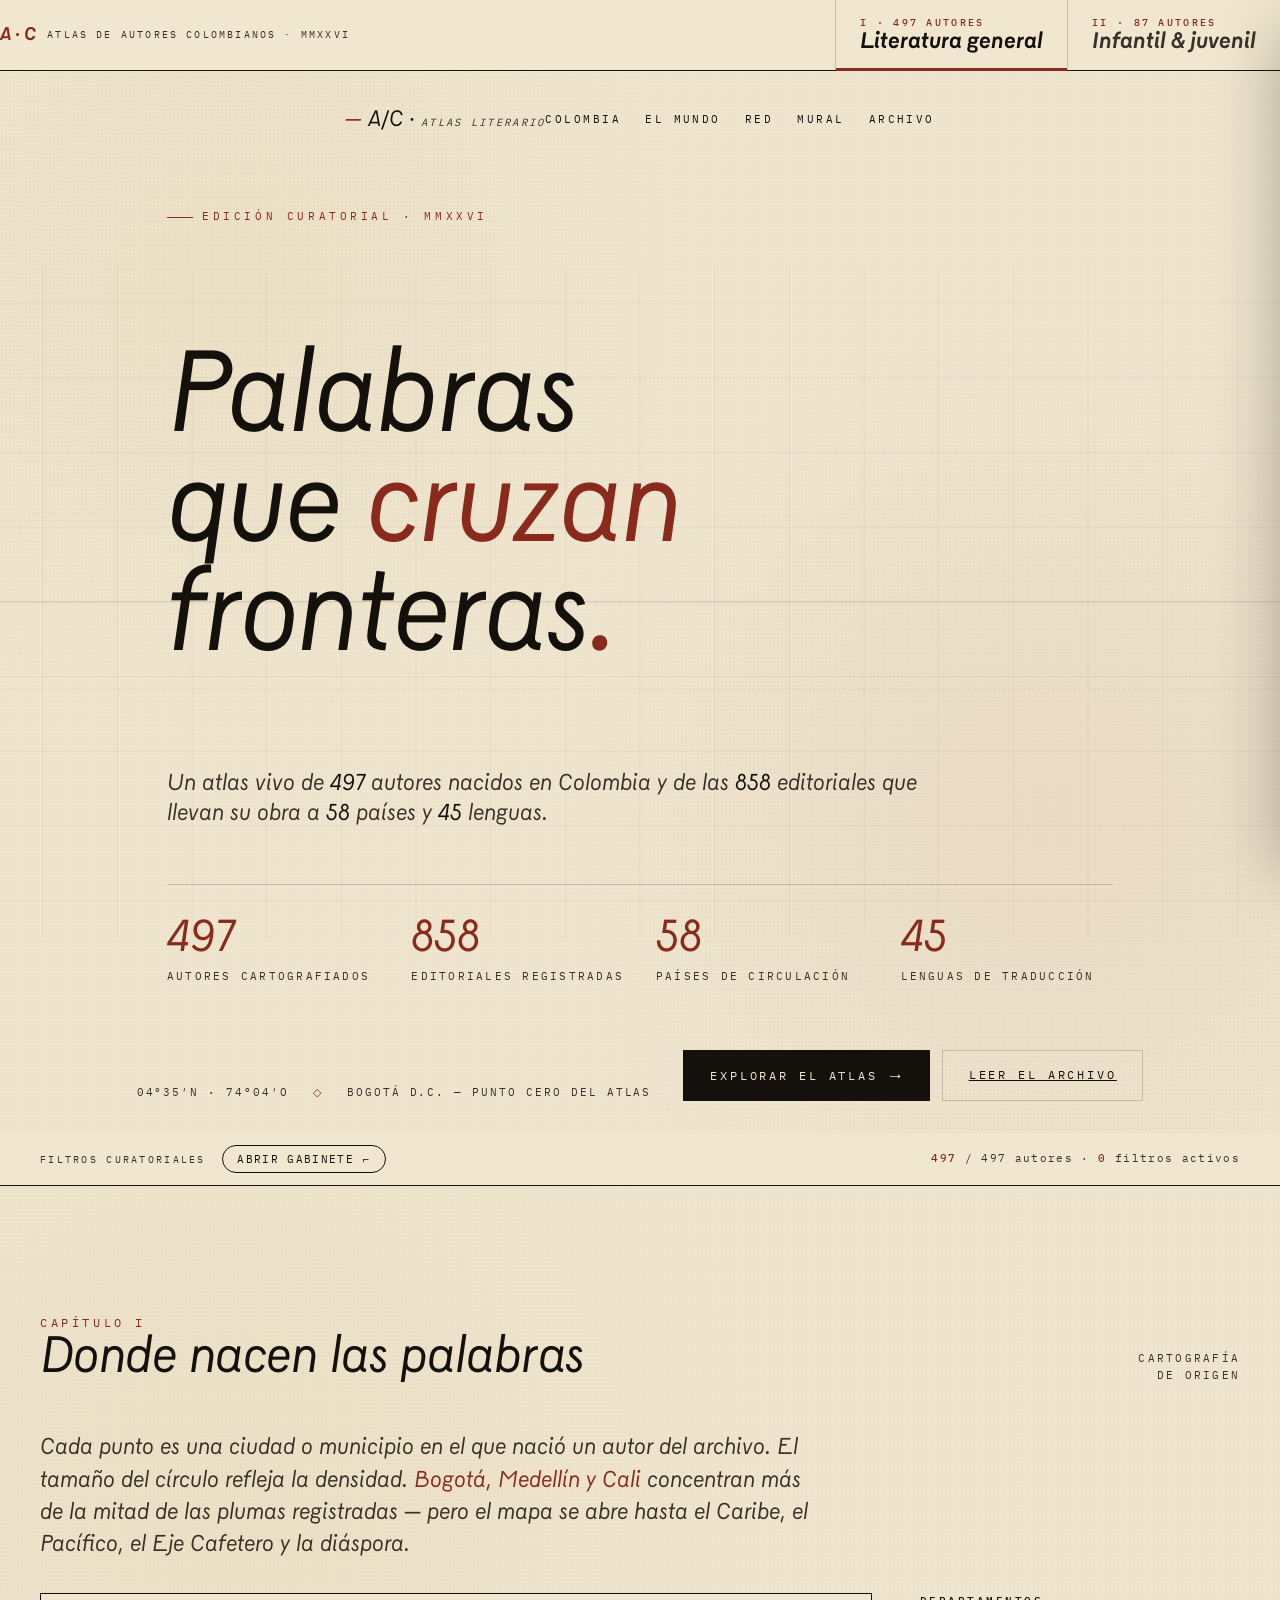
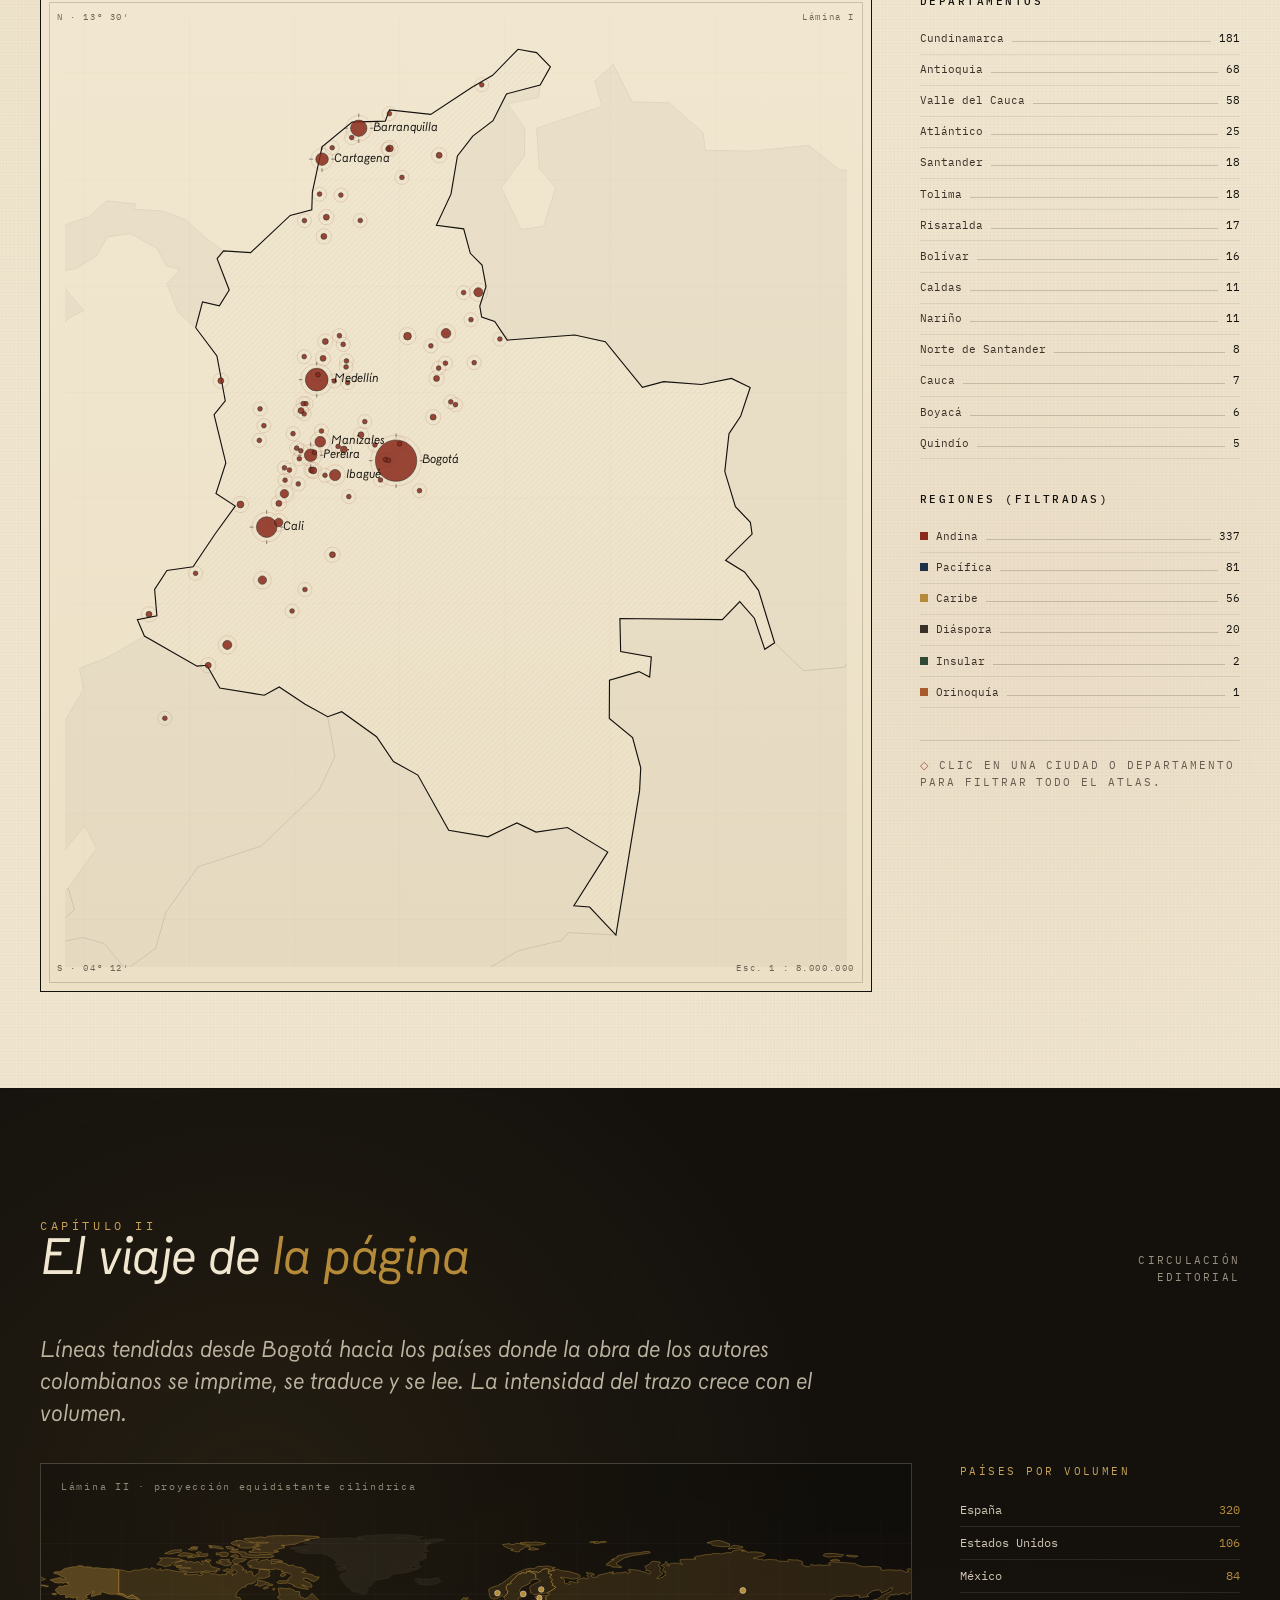
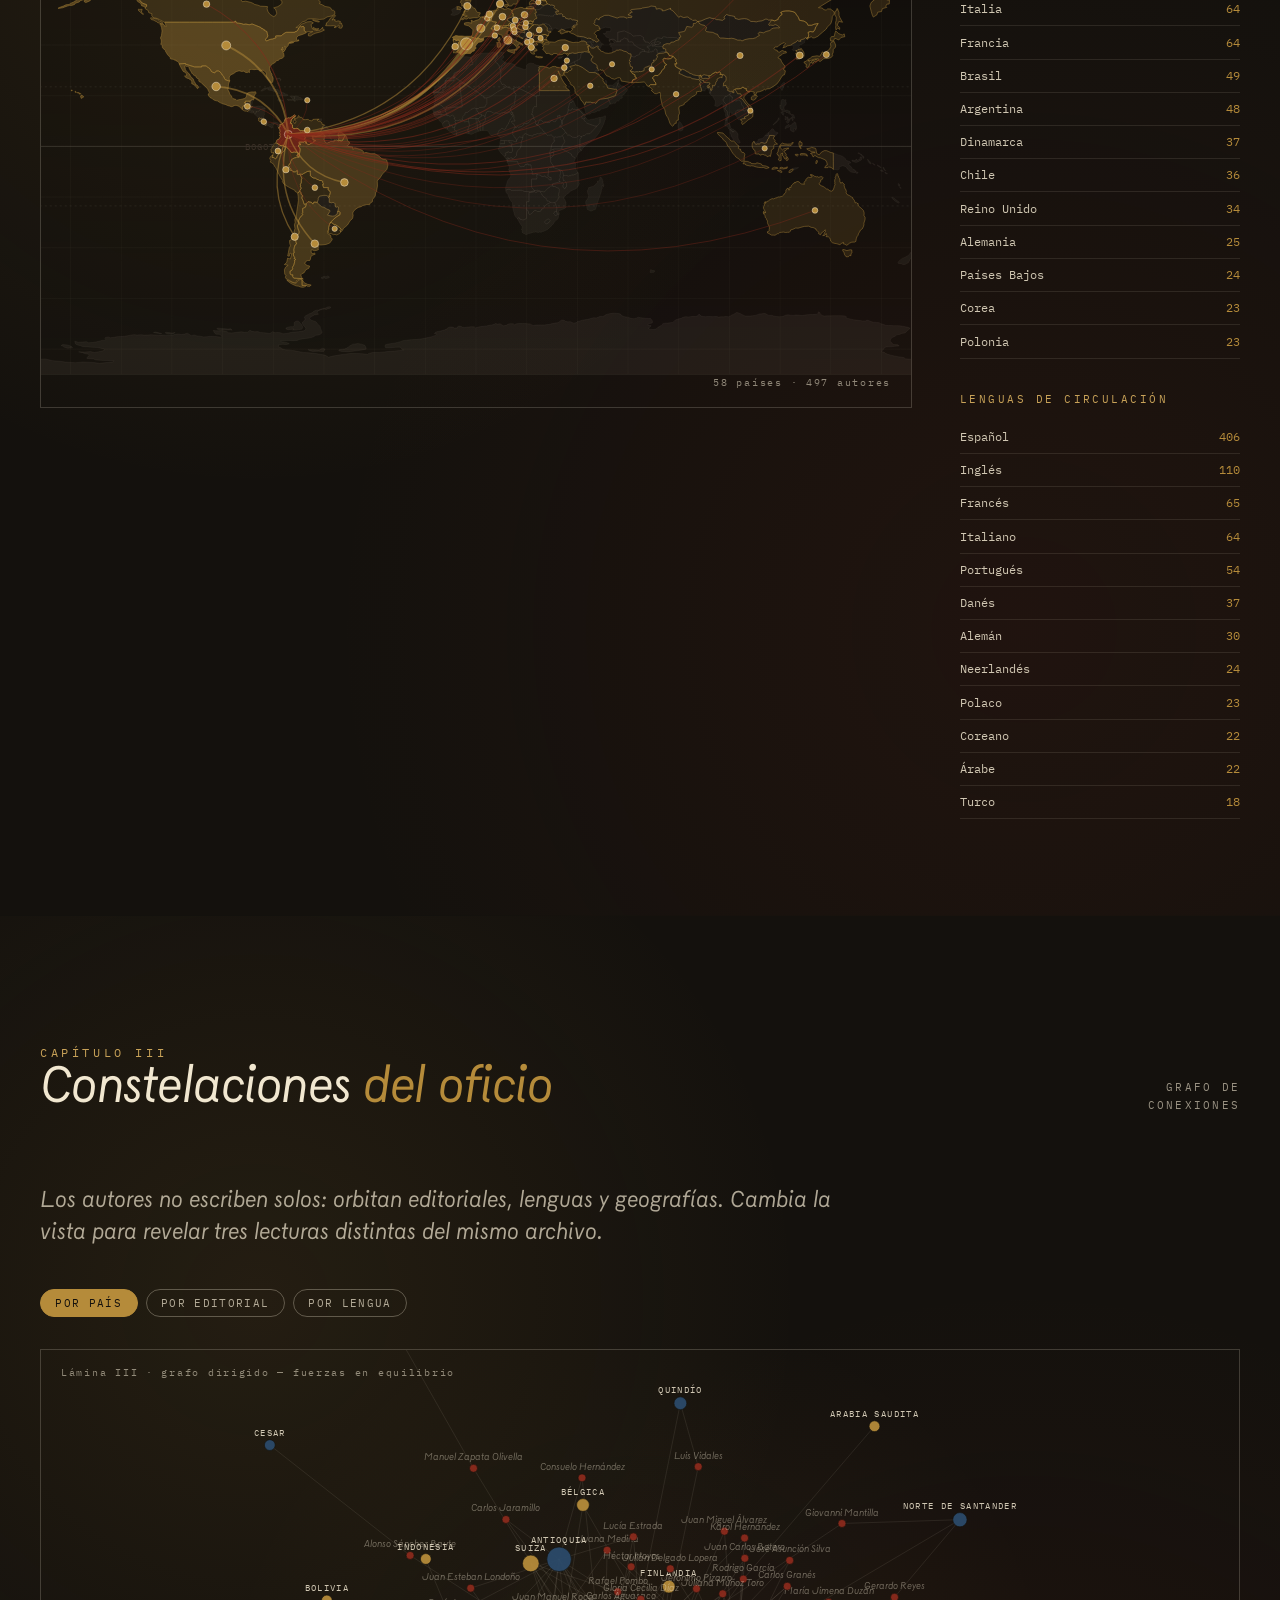
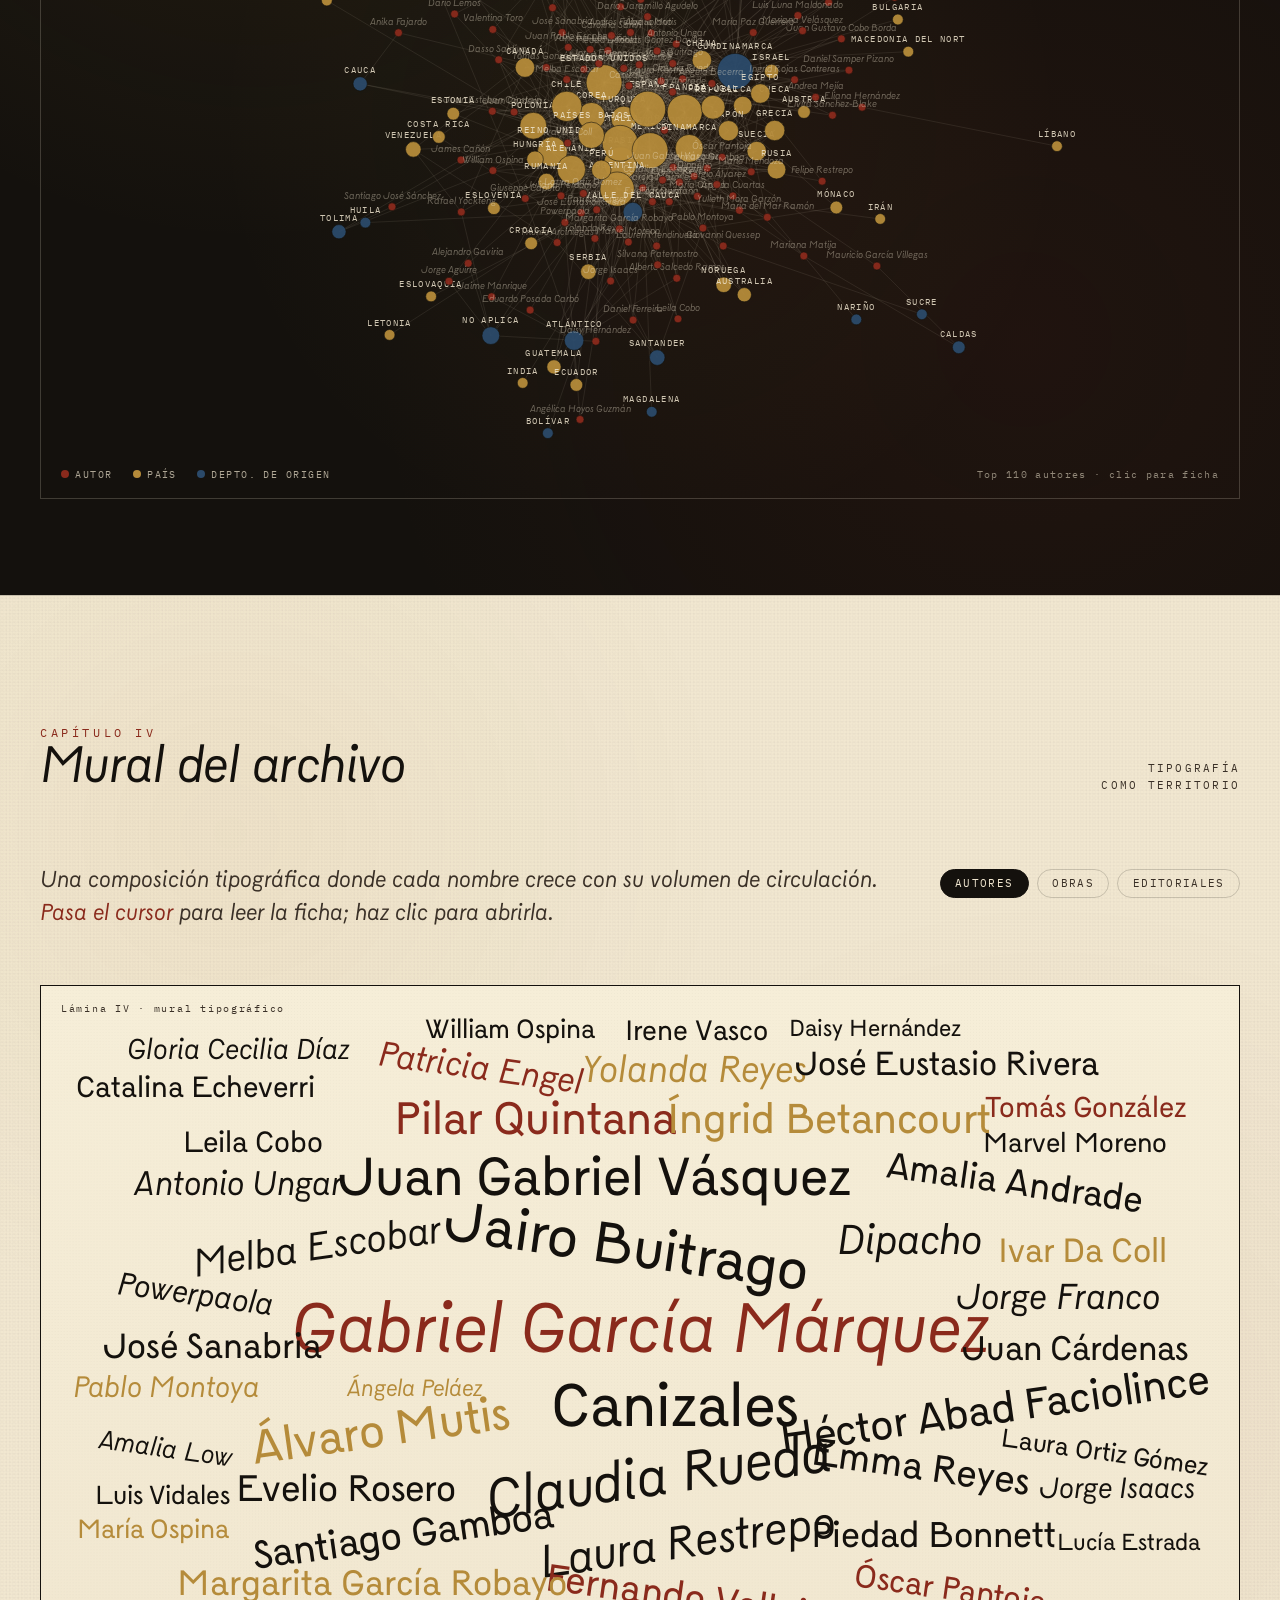
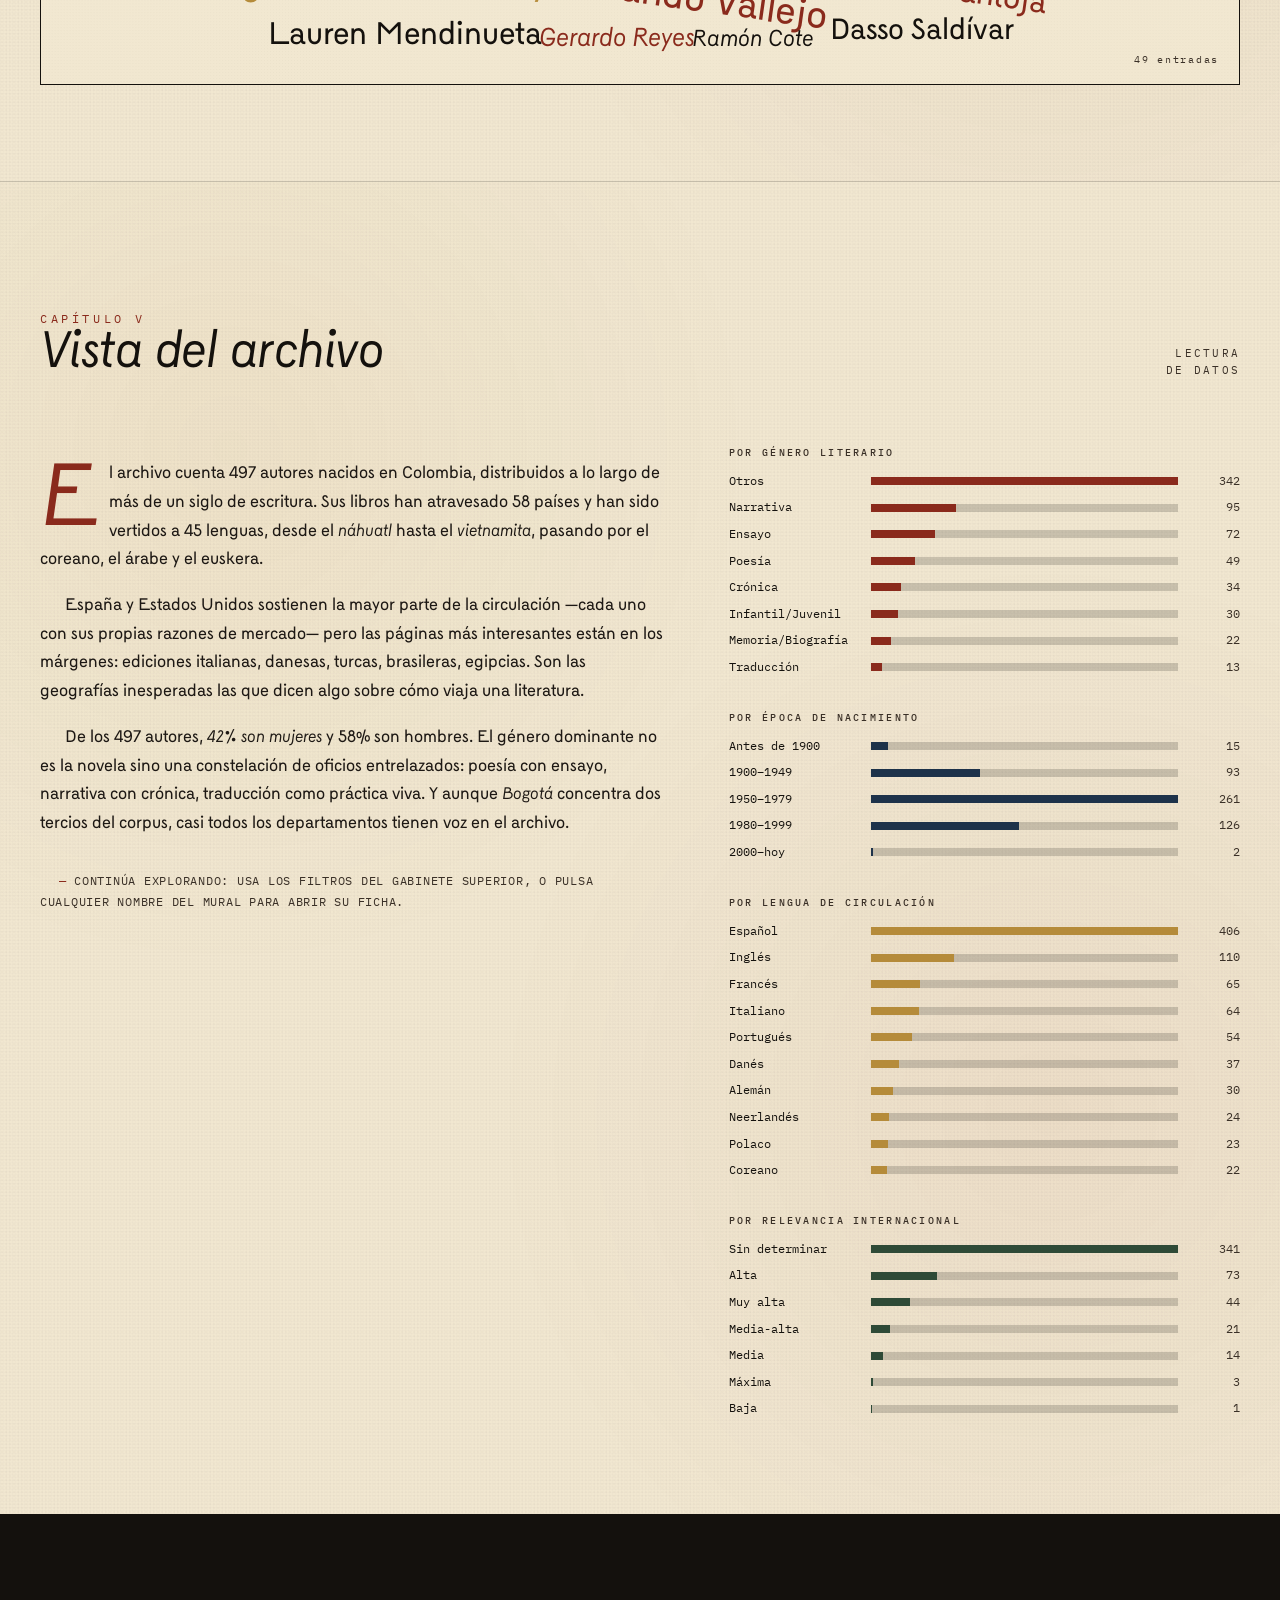
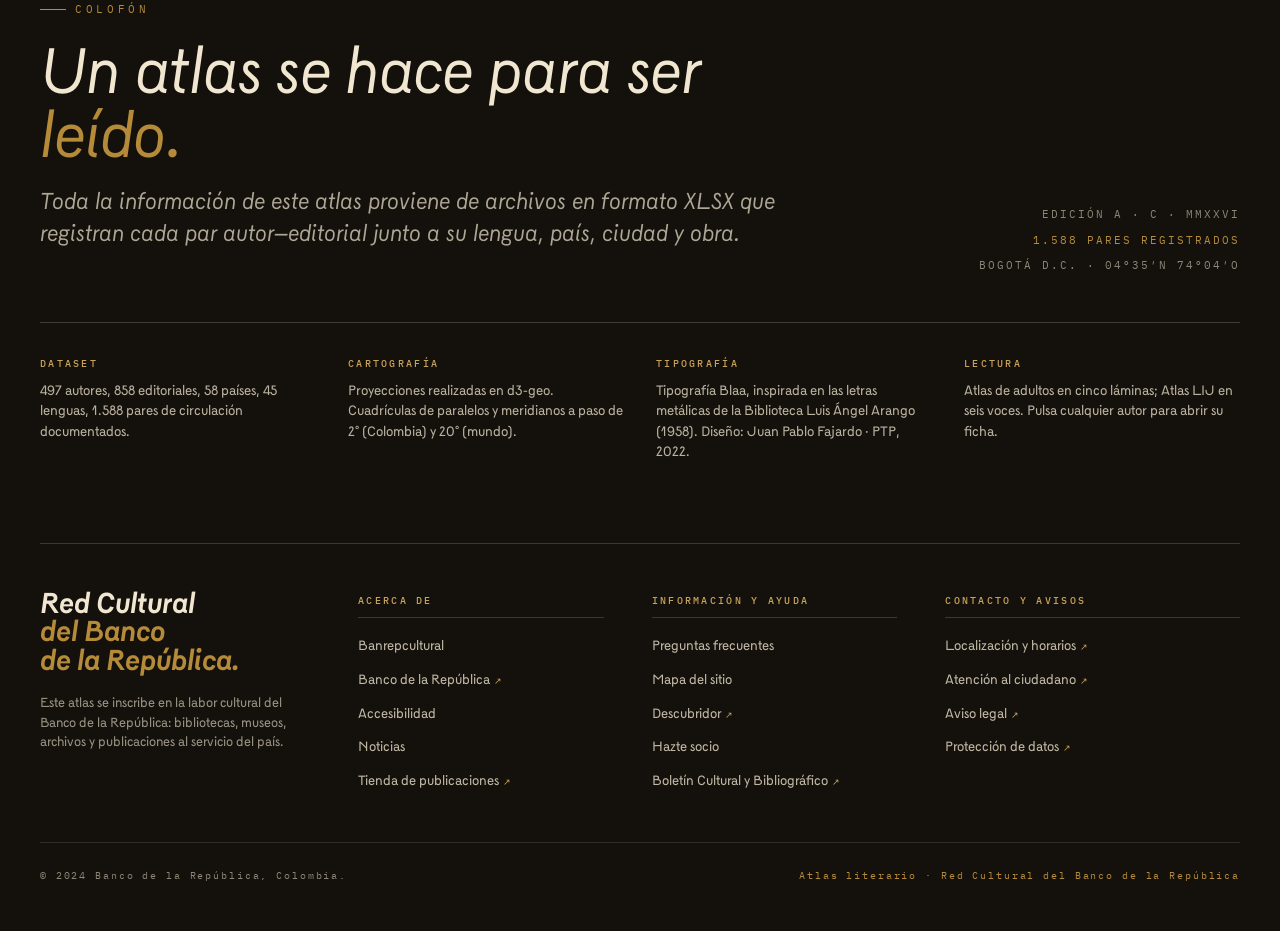
==== Atlas Autores Colombianos.html @ ddcddafe "Initial commit — Atlas de Autores Colombianos · MMXXVI Atlas curatorial y cartográfico de la literat" ====
<!DOCTYPE html>
<html>
<head>
  <meta charset="utf-8">
  <title>Palabras que cruzan fronteras · Atlas de autores colombianos</title>
  <style>
    * { margin: 0; padding: 0; box-sizing: border-box; }
    body { background: #f1e7d0; display: flex; align-items: center; justify-content: center; min-height: 100vh; font-family: -apple-system, BlinkMacSystemFont, sans-serif; }
    #__bundler_loading { position: fixed; bottom: 20px; right: 20px; font: 13px/1.4 -apple-system, BlinkMacSystemFont, sans-serif; color: #666; background: #fff; padding: 8px 14px; border-radius: 8px; box-shadow: 0 1px 4px rgba(0,0,0,0.12); z-index: 10000; }
    #__bundler_thumbnail { position: fixed; inset: 0; width: 100%; height: 100%; display: flex; align-items: center; justify-content: center; background: #f1e7d0; z-index: 9999; }
    #__bundler_thumbnail svg { width: 100%; height: 100%; object-fit: contain; }
    #__bundler_placeholder { color: #999; font-size: 14px; }
  </style>
  <noscript>
    <style>#__bundler_loading { display: none; }</style>
    <div style="position:fixed;bottom:12px;left:12px;font:13px/1.4 -apple-system,BlinkMacSystemFont,sans-serif;color:#999;background:rgba(255,255,255,0.9);padding:6px 12px;border-radius:6px;box-shadow:0 1px 4px rgba(0,0,0,0.08);z-index:10000;">
      This page requires JavaScript to display.
    </div>
  </noscript>
</head>
<body>
  <div id="__bundler_thumbnail">
    <svg viewBox="0 0 1200 800" xmlns="http://www.w3.org/2000/svg">
      <rect width="1200" height="800" fill="#f1e7d0"></rect>
      <!-- compass / arc motif -->
      <g transform="translate(600 400)" fill="none" stroke="#14110d" stroke-width="2">
        <circle r="260" opacity="0.15"></circle>
        <circle r="200" opacity="0.25"></circle>
        <circle r="140" opacity="0.4"></circle>
        <circle r="80" opacity="0.6"></circle>
      </g>
      <g stroke="#8a2a1c" stroke-width="2" fill="none" opacity="0.75">
        <path d="M 600 400 Q 400 200 200 350"></path>
        <path d="M 600 400 Q 800 220 1000 360"></path>
        <path d="M 600 400 Q 500 600 350 660"></path>
        <path d="M 600 400 Q 750 600 900 640"></path>
      </g>
      <circle cx="600" cy="400" r="10" fill="#8a2a1c"></circle>
      <circle cx="200" cy="350" r="6" fill="#b58b3a"></circle>
      <circle cx="1000" cy="360" r="6" fill="#b58b3a"></circle>
      <circle cx="350" cy="660" r="6" fill="#b58b3a"></circle>
      <circle cx="900" cy="640" r="6" fill="#b58b3a"></circle>
      <text x="600" y="180" text-anchor="middle" font-family="Cormorant Garamond, Georgia, serif" font-style="italic" font-size="56" fill="#14110d">Palabras que cruzan</text>
      <text x="600" y="240" text-anchor="middle" font-family="Cormorant Garamond, Georgia, serif" font-style="italic" font-size="56" fill="#8a2a1c">fronteras.</text>
      <text x="600" y="720" text-anchor="middle" font-family="IBM Plex Mono, monospace" font-size="14" fill="#14110d" letter-spacing="6">ATLAS · AUTORES COLOMBIANOS</text>
    </svg>
  </div>
  <div id="__bundler_loading">Unpacking...</div>

  <script>
    
document.addEventListener('DOMContentLoaded', async function() {
  const loading = document.getElementById('__bundler_loading');
  function setStatus(msg) { if (loading) loading.textContent = msg; }

  // Error sink persists across replaceWith since it's on window, not the DOM.
  window.addEventListener('error', function(e) {
    var p = document.body || document.documentElement;
    var d = document.getElementById('__bundler_err') || p.appendChild(document.createElement('div'));
    d.id = '__bundler_err';
    d.style.cssText = 'position:fixed;bottom:12px;left:12px;right:12px;font:12px/1.4 ui-monospace,monospace;background:#2a1215;color:#ff8a80;padding:10px 14px;border-radius:8px;border:1px solid #5c2b2e;z-index:99999;white-space:pre-wrap;max-height:40vh;overflow:auto';
    d.textContent = (d.textContent ? d.textContent + String.fromCharCode(10) : '') +
      '[bundle] ' + (e.message || e.type) +
      (e.filename ? ' (' + e.filename.slice(0, 60) + ':' + e.lineno + ')' : '');
  }, true);

  try {
    const manifestEl = document.querySelector('script[type="__bundler/manifest"]');
    const templateEl = document.querySelector('script[type="__bundler/template"]');
    if (!manifestEl || !templateEl) {
      setStatus('Error: missing bundle data');
      console.error('[bundler] Missing script tags — manifestEl:', !!manifestEl, 'templateEl:', !!templateEl);
      return;
    }

    const manifest = JSON.parse(manifestEl.textContent);
    let template = JSON.parse(templateEl.textContent);

    const uuids = Object.keys(manifest);
    setStatus('Unpacking ' + uuids.length + ' assets...');

    const blobUrls = {};
    await Promise.all(uuids.map(async (uuid) => {
      const entry = manifest[uuid];
      try {
        const binaryStr = atob(entry.data);
        const bytes = new Uint8Array(binaryStr.length);
        for (let i = 0; i < binaryStr.length; i++) bytes[i] = binaryStr.charCodeAt(i);

        let finalBytes = bytes;
        if (entry.compressed) {
          if (typeof DecompressionStream !== 'undefined') {
            const ds = new DecompressionStream('gzip');
            const writer = ds.writable.getWriter();
            const reader = ds.readable.getReader();
            writer.write(bytes);
            writer.close();
            const chunks = [];
            let totalLen = 0;
            while (true) {
              const { done, value } = await reader.read();
              if (done) break;
              chunks.push(value);
              totalLen += value.length;
            }
            finalBytes = new Uint8Array(totalLen);
            let offset = 0;
            for (const chunk of chunks) { finalBytes.set(chunk, offset); offset += chunk.length; }
          } else {
            console.warn('DecompressionStream not available, asset ' + uuid + ' may not render');
          }
        }

        blobUrls[uuid] = URL.createObjectURL(new Blob([finalBytes], { type: entry.mime }));
      } catch (err) {
        console.error('Failed to decode asset ' + uuid + ':', err);
        blobUrls[uuid] = URL.createObjectURL(new Blob([], { type: entry.mime }));
      }
    }));

    const extResEl = document.querySelector('script[type="__bundler/ext_resources"]');
    const extResources = extResEl ? JSON.parse(extResEl.textContent) : [];
    const resourceMap = {};
    for (const entry of extResources) {
      if (blobUrls[entry.uuid]) resourceMap[entry.id] = blobUrls[entry.uuid];
    }

    setStatus('Rendering...');
    for (const uuid of uuids) template = template.split(uuid).join(blobUrls[uuid]);

    // Strip integrity + crossorigin — blob URLs from a file:// document inherit
    // a null origin, so crossorigin forces a CORS fetch that SRI then rejects.
    // The manifest bytes are ours; SRI protects against CDN compromise, not this.
    template = template.replace(/\s+integrity="[^"]*"/gi, '').replace(/\s+crossorigin="[^"]*"/gi, '');

    const resourceScript = '<script>window.__resources = ' +
      JSON.stringify(resourceMap).split('</' + 'script>').join('<\\/' + 'script>') +
      ';</' + 'script>';
    // Inject after <head> so the DOCTYPE stays first; prepending the script
    // would push the parser into quirks mode. DOMParser always emits a <head>
    // (synthesizing one if the source HTML omitted it) but may carry
    // attributes through, so match the full opening tag. slice() rather than
    // replace() keeps us clear of $-pattern substitution in resourceScript.
    const headOpen = template.match(/<head[^>]*>/i);
    if (headOpen) {
      const i = headOpen.index + headOpen[0].length;
      template = template.slice(0, i) + resourceScript + template.slice(i);
    }

    // Parse the template and swap the root element. Scripts inserted via
    // DOMParser/replaceWith are inert per spec — re-create each with
    // createElement so they execute, awaiting onload for src scripts to
    // preserve ordering (React before ReactDOM before Babel before text/babel).
    const doc = new DOMParser().parseFromString(template, 'text/html');
    document.documentElement.replaceWith(doc.documentElement);
    const dead = Array.from(document.scripts);
    for (const old of dead) {
      const s = document.createElement('script');
      for (const a of old.attributes) s.setAttribute(a.name, a.value);
      s.textContent = old.textContent;
      // text/babel scripts with a src: fetch and inline. transformScriptTags
      // does XHR against the src, but blob:null/ from a file:// origin is
      // silently dropped. Inlining makes it a plain inline babel script,
      // which transformScriptTags handles unconditionally.
      if ((s.type === 'text/babel' || s.type === 'text/jsx') && s.src) {
        const r = await fetch(s.src);
        s.textContent = await r.text();
        s.removeAttribute('src');
      }
      const p = s.src ? new Promise(function(r) { s.onload = s.onerror = r; }) : null;
      old.replaceWith(s);
      if (p) await p;
    }
    // Babel standalone auto-transforms type=text/babel on DOMContentLoaded,
    // which fired before we swapped the document. Trigger manually if present.
    if (window.Babel && typeof window.Babel.transformScriptTags === 'function') {
      window.Babel.transformScriptTags();
    }
  } catch (err) {
    setStatus('Error unpacking: ' + err.message);
    console.error('Bundle unpack error:', err);
  }
});

  </script>

  <script type="__bundler/manifest">
{"0553321a-c6c5-496b-aee6-68268e1fc9b5":{"mime":"application/json","compressed":true,"data":"H4sIAAAAAAAACuy9W2/kSJYm+Fes1ECVBLgYTrrTnR6BRUFSKG4pRapCkVldvRgMzEmTu0lGmqcZqQjXYIDux3nYp+2XAfYlsA8zsYPAohAPC+Q2doBy9B/pX7JzjhlJI51+UdYte2YeujpSbqRdaef2ne/8uwNa5HOp9MHT//XfHWQHTw+u5AemFlQKetA7iA+eHvym4Lk86B0kB08P3kpCF4LH8NsyO3jqT8bj3sEyPXh6cNA7uD94evA9v2cHvQN98PTgsrhl6qB3MOUS3guvJC/pPVec9kgsMxnzhJJYppLUnfZIRmO++kpYRrBn+Ad2Q2LF7C+5YuSMCk6W5JIlTIjVl6xHEpkljDCdFwk0O1E50+RKrD7pnMdUw4tOmRBU25+WJJY3RZbAKwWJpWBxzu8leU+FYIqMPfKeplO++pzVLz3/uFBM89XXDF6y+oKvhjfb4bxUdEoTSZbkPIsLmjBlppNBm+tlkrGlR15Rcs/veYJzu6Jq9UX37I89ck0zck3FPU2k6pFTOZP56hNZktOCZVKTE66Y9si5JlTlXOeULMoZ9ggXhc4VPEkJI3Ouc6k4w2Y9knKWTpUkSWOyPMvNGGVGBTmb8/hOE5mRM5nyWHvkuiByqiihRS6nXM7U6tMNTJlOpUoo0exjQQVPaNIjNyzlGdep7JEbmnLBYRA8YVkOv5MFUxo68Q56B4JPldR4XFShyXslFzymghwGfd8/6pErqQg8qCR5Ql5nmicMfwuOeuQ5p4rDNJxTgz8OjnrkhwV5Qlb/QdFUapJJLXMlNf46POqR9zKR5J4SChtKFZlyluGP4VGPvJWa3ONz8JfRUY98T+PVF4n/OT7qlYvzmnyTyQ/VX8/1gilJFlL9UDCS8Glxax6ZmA6pJnDkpjzmsWA51QTa5cU9ziiAGZ2k9EFmVJNDXBeYmt3cI1gsxTRb/Z4ePD14x2AlsphT3H57/PBkX1ByxvPVZ/LabGiOG8pIwvC4a3JoDtoRWZIXXOk8UfQmJy/xrC/JoTl+Rx55STNzgOCcLJRcsjiX5A//5Twj3/Nc8Yz+4f/FDosZVYSS5wVM8RDO/5FHTlkMTxJByYsiS+zZf8nFlKlckhPxQHNGTu5ZltDV7yVZUDiqgpyJYgrPPTfrxzL4Y7UusczgjbFMiwzP0iu4GXKJxzOT90xQUp3M1pG6KRihCV3kNKGEChLzjMH7YfvwGiJwJ5hrKOEKZgvHvVpdPK40P3h63Pf8qD/uHQiZHTw9HkfecDSOegeLYmpuz8XB04NzndNEavJdxhOpD3oH7ODpQZDEQhYJvOjg6cHrbCZWn+G34uDpwTzPF0+fPLFNvFimTw56BwvscTj0JpOJP4H/xj4nAy8Y+6N/3zOdXa4+f+SxtL2ciJQmqy+UHNq/H9kOz/UC1lo4PeqnT56whMP1QAWFBzlt9u1PvMEkGo7rvicw/WFQdn6iZvBlZ9R2fybT1Y/Z9i4/fPjgCVp1jPvZ7PZ4MPTCyWQUVP2GkTeIwrDq9xyuValsr+eC3NA7rnb3i81YwuGmY7rVa98L/EkwqDodR17Yn4yHVadd2/qCZjmdKbqY81hv3Ny6f6d1a5/H3igajuu19oPAG/hhNCn7P1VUc2H7fctSabu7kiovZsV6jzNVLCQtctiiGLfWm6onGUulM2t/4kVRNA6rfocDbzLoTybdB+yafcwlWXAt9z1iGp6AB7z0Y/NoDcPAbxyt0A+d1Ya3lQfrZEGPTxaUnK2+pvVCb+iRLihd0NgIr+Yi+96wP+lXkw08PxwGg7LP1zkVvOzylVz8otxQ/HsmO3Z0Lhcs4Q9cZrzVVej5kd+vjtPE80f+ICq7umC5zKq+7op//vSLbVcDdHUnU36ntSfu617CkTcJ+6Oql2Do+UEwHJfdvFAUJIXt5uJXJzNVpMz2hD92H1T4PLnMtKD4gHejnJlFXhRMwqBexME4CsbdG/eOaabuJVfkVMo7TQ7tzzsODYxhwbJZwTOjJuDiMv3E9wfD8FiVbz2ewlsbGzyYhGPf2eBhNAq7x+ae5d3Dahxl5vbZ94b+eDSsjvLAG01G9R6cScXKLt/cyrs7cqWYLs8w/rp2tG6hHWiZrQM8GHvhaFB/rX4w8ib9aBj8+3/TO8jnLGUghg5imfOEU7yXU5bCRXvQO8iZUnjrQm9UTIsUtHv4TA7+Te9AHTw9eM5Xn/RCKnoAgwdL4EzQIuGUvCtYUhoDVh+15sBZkSU8oylVrkXg72kRNN7vqP2lzmsUfx+UXat9P2eKxXNUDwSFy/ieKY0KwflH1HoSVJ7OpJDpFKwMYxLoguRMc426QJHRUjN2lAZQdsq3v5MpzaRHroqp4PHqK4mp4jHNC0XJQorVl1LnPxfkPWfpAtV9gZpgDHJCOUO2KrnRg0AxwiNt9J6Mr34vUXv77oycMnXHBFuSJZHTvLiXpMjI5YsT7EjHimP/Z4rRnN/TjiVIGLlgGt5weEbTqeLJjPXI5cmRsRaK3FgFro2QMJKuPmn4/4N+ObTVJzgeZIGzR6nHMnKSrj4rtDHOCyUXlCzJiYYVhlcVMUhFQquXJZw9EJ5wmVLdUPffK6ZJzNlMgvlVgO7FQDCiLtwPUAvHf4Ly/FxqomgO4rqH26ZoTs1jPxRM1w1RrWeaKCYoGjWlGXFaZNmSXAu5YKCizpXMQAk/6pFXDExImTJN8jkj51TnTNn2h885FUc9a2c6C5SvvuSFgN2r1wYVyFKhgcmBHnkdz6WgoD6C1WB7RctF9MgVzWjKYDEzXMaUZkVOm4r+W5nyzCqsV4qlXJJXNNPwMq5zTjNykiVMaWu+jECrp4Kc6FzxhFzwLJkplpFL8/0LcvKBqsQrX+Vo5mcFzZWc0byykqpWb2nOyRVT5ILNZkyxHjGy0BpiHvnb139btn3dsCLhY7pAS+Z1edhgBa3OUPXzfs7IW/aB/E6qO/Kew16cMp1rhuZ32eqS3Uo4Nat/gGPJdP1O3JZzQa7o6ou2FqBXv9F8vjgQqpb4aiuIbqQi3/BEe+QCLeiEkVcyk4q8Pj39XXV7eOSC8cUDn8Fnxe5kuqBalyv5UspEMZrAlkges/Lv331DzuQ9nJwl2K0LrtASw45NG6LnUuWC69wj3y4WLJsznpIrOLlZkdr3lDbH0Bv7fmVxDL3+GNWmnRbHyVTRdLdOSrEZytGWBtP3xn7f0Uih7/4kHG9ViM9olgj2gcdWzJFDbro+2jmSuHq0NZDAG0xGo1pXHPueHwyiHQMpvzmz4bt7L9t3LMVg7I2j/ihqKucTf7B9CPCtO8ftd7LIZuQdA4+Qsy5k59CsJoRjwmtHz5nSTxJOBQ72RqolvFuZVze3MHANONzC8Y4tPGcqSWm2e8mYbbi2XZPBaFDrQ1HohaNJ4HdbFC9kZiV2IVC8nccyQzV/bysWTSt4TcJi8xIGrsXUWj1Nq6MfjIeu1RH0o3E1tDNwfKBqA0N7qWSRJR+k3Gy2GzurbNb1FQ28UTgIR/UWTLzhMAxGnWbdK5YousuuQ7sDGpYmXW3NBQMv9MNB7S0YjrxRfxgNuid4wTQZ9vsklsVC728VDPt9fGLN4gkHk0nd93jgheO+3z3TS3nPU5blO2eblg1ZUsQ0prJ71qPIuSBg1pNoFHSfuG/j1WeaSfJe0Xum9/SW2CWQMWjrOT7JadukHUbD8cA9XP7Irx0IjflfsUxTlbN9Nrvx/Zt/H3+Q6k7P5eJY3jN1z9mH5noMJ+OgcQqi4WgSbP3sa4UFzCG3wdEjLnFdvWVdmgTD/tA9HZNJVFvEp6vPYmaiCsaTxeM9DFUKzY7Lg+lNmXNpR944GNR26vHE84f1GjRN41O6pCrZ3d8U29UdNucYeZE/ihz3wiAYjyfdPZ5xFcvsRrCPe0wzrhuv2eLDKHJt8dGoX/vnBEtp7WZ4yZTOWTZlama7hAarT1lHj7O67fE9U4LOvMRZ3BBcJ0G9uBNvEvqTytBGdQx0OXpbna+XMs9TVnrp3jJ4aZZ0XKem3R0H7XYq2R3LvEw0uh5E4/okDb2R7wdR9yp/Q8XqM5zhWC4e4fc4vqOClY+tb3LojxqbHA2GnT6kC7rgercTqfQgCWju8bzhz5iE/dpN5gfecDQaRRs2+EKyD2zn1gpo1bWpw4k3GTs3mO97Iz8Iqwv8faF+KFZfat9OMpeFLjt8X6i4a3bKNsN7O1eNyfX9Wl4EE68/GPY3bOQ7CKwUJEVjfvNGln0WLCmwbftzGYdj1z3UH07GtYAqxIyqqkswRwTPmCbXuVTMGBN6zrMZeeXM+3T1IzzWnnpePu2Bn4E19KPRaNKv5z3wqtPz3PGkMLOmU56VPT2n2fqxzU0TL7lruAX9cOhXX6ePvu1RNdGzee2z90dRQ0N+T/mHrn5gWf1RVKk4Xu6InGDgRdHAr09O0PeGkygcdDnBTiXXL6Ra/V/5Rh/Y0ydPppKDYsvylK0FJgahFw0m/XHd3djrjwa1XutO8GzORaJY9i9//x+1NQjRHttnwn0/gAmvzzf0+nDV1wPwUccNuwdQWSLokClnPeeZJCnNEgjKdX2om3of+F4wDPp+o3c/iKpj9IYuVl+zUsFWkk2ZOP6GlpGZN3QhN0z4xja+o6BueLeLxqKPB4FzqAYTbzyMhp17fLH6P75pHKvOPcbbqLgrz5R3pxo21zCKBs099sN6j98VuvpUL2mW9cjre5rJe0KzhLxgalrJmneF7rqYUpplxxyfOb7B9p4qnI8o9MajYFh9p+B7nYzq26KxyG/hYkiLSnnvWGLba1a21HOZs65VHk0mUXORR37nyf5WCJ7t/fFKsfEoh34wbBymcDLs7PHq26uLk3c7D3Cpt8qFoAp7jDNnihNv0p/0HTEz8oaDKOrusXXpEnlDzgG4gN+UJq+zBFxBy70/qsWc8a4hRRN/2BhSMBkGk64hXc9pNptTTs5Ylhdq6QiGfVdGz+PFbH0UvhcMwlHobsUw6g+HXaN4rwqdTx93oeT1Mwuq8oyptqPDhwBvNGgchslkMmjGF+qYggkj2PDBCUYCqtjBG8qVJKcFzxWdyUcED/obgwevZDpVrIoeNHvYGD7oo/eboQNdqob/G1Aw6OnLpPHM50wZLz/PwCnNBTTP7pnO+QwfYFkdOkAYDQjfOk6gC7JQPGXKuNKr1/TASwmuXanIBQaCWc9AEPojjzxnGmBLWS6zmGkyp+VoK9fzPQOUTss/[base64]/fxfccjjM5fHF2Xnr9e3Dax/Ujr7he0EyWU8Lu3xokTzXEcj3sktbdwbfCJXlJVQz7c1ZMKR5QjBXYiV6yj+bF+Hm8NaE2QFz1IUiA8RUTAqGCfMPVXaHJleIPjByen3vku+88GLHb6zUEJYwfxxnK2cVrcuisyCVLKCzDmYSjufpClp1BhkPQTNmRR66ZYLEZyG/nPGfkHb1n2XpoImHkTZFxOz0IaLwsuEiq0TZf5YR1HhNLwEGVThgTl9rtfaU2gBU7dvrxYOANB8O+47fve2E0Hlbe1jX4EDWfciwXXG7vNHaboiClrkdwMPRG/bD2e4eRNwzDDZiW+ogx29ke/uYKRRTbp9c9zaNoWMNqEDrl9zfgtuohPNAFfG2VK/Lv7H//+Yfw+vnZxesdq86TWPD1bsKR3wSJjaJgw2KfC5JREDg7NrgxQSbsM7jTbRyRP5qM3N6DIHAt3eo0n6tEasp34NOYbbUJJganeuyPA/dUj0J/ssHZ/LMKbzQ80C/ePyfn4FNf/afV/ymbmFFyBhJdzoqd/mkw0fksO1Z8Ns+1d5Mn3f750PGLon9+GI6HXbv0UtEbAzbfsiQz08jZo7WLZxyEjS0aBkHdXyvMw5YaIAYYEN43MDcrn6qDPgs6Y/rJHU90w6cGEbj6uPjBwOtPRuONg/kLxJyaR/SCkuer/3v1GUDtO6B1BryZcIZt10/fuB80Tp8/HAQb0aIXLM4LxXNKqn3co/fyoY3f59ibTIZRPYwQMFOjfrhh8ozlaoeEE9hmbbZDfxA0oz1jfxh1fmsX/B506oSSS5or/rBP1EfgMwlN8Ynur2o4CJtf1Tgcdn5VQv5QMMFkqXTssdD2CZz22uflT5zwEnxe/cnQgdl1hJfqEbSCS48cSqEbrtRB2B848W3f64+Hte+iudf1EPa/eBt9tyXPyK89NeYADCYbztlfK+jY/ugkIGludxx426gDlj0MR/W+g1Y16vuD7hk3jJX2ZN+uPs0LmnfiPp3nKtumS/APJ6NBc/nD8WjTYATNWE4FQvvr0TxK5Vu47+gc0MDF6YO2NarDGXuOJ+UfXfXv0vznn3w0zVh0ISRJJAFbYdvN5ATJpKKLQsgE7YsNd9OwdTcNHf94o//ry8qo2udi1Ol2KIA/HLagAGHXlQi97n0ZVn4hna7rGsHAb96F48kGUQt97nf3pB9bna4lZgyGLdkz6k4VuJaCa1FkO5EWLPN02XZ9Zf3AiyaBs6WDyAsmzgfnru17egtOvd0Lm5uGx+ZMdSlyQT9sSJpwMo42ALrP76hafd4TzI0n+Y6qdngXEORO2CHw/FG/Tku4Llgdkzxf8I+2D/h7p4224B897QbOIfFhMqmjKJHXD8eT+r5uRnS/ESzPyfVC0XjO9sisuYP2x9q2b0Z3I2/sKMUgJ0Z+ZRq0Yrtvma4MpU2B3QzaLOmSZ+y+nf3ge/3hqI6dBJHnYj2a29YhGvfLEmjJRdZOBIgGI2cbB/3BBijGXyK2fEljlkDKBzrH3koD/THhhLtiwclzKZkg13dycVuH8KebgjmaZ5nUnlSzJlhgEtUBOogeBGEdn2tlP1zuu8xMb7mKhn0AZ/ZrW2PgRcP6wm3AId4zBe5STlL28CCt47Kc7BZ8BCQusCYuIvSG4WA8cg5zFNSpUs2Z1h7UPe6jqm1D9XjSOlvjKKo7H3j9gd8d6RYFI6c8XkLw14lknUlvV1gUrEgb+XYjRGMvDIdOTHTkTaJgUum7jZjk6w9U0ztOTKBxd+yXm/Yb45Lj/iRqBSaD+gJx5/1WKpppms3g/7YmukyFnHkZvWeowjxZLm+LjA32D4c2JnxNj9mxoOR6Lqdy93w1ZYJ2xl/Hg0Gjx0EtWt1p/o5ms3heYFx16ywLxe+WclncealMpPRo3trSvu839tQfjX5KxO0dvaFMkCuZTvePt0UwWYi3+RO4OyDi9vz8akPATerVZ2K7wezrdAqZL+/YVArBkk0xuGgwIEuSFsr+JihJuU4piXkBeSsYp/MDj1xJBnnqN3RaCJOybsJPOSTCLyBGkaBPfEkSvhAyXX3KIZ2gDmn1IAiz+gQBFciTxryD2wIiEZSY0Z/[base64]/Qlm8r/H02YcS2QhV5/N+h/iz141kIVcFIIqpp+Sa54itYMgUznluexBHGwhITB4z9ktizmc4nNBFMtoXNBbiEZphrHkw3c8I/h/5W/Ae0Ahulw9BgYWmdIs4YnskUsez5Ho4k1BM3I2L7JZwZSEJcqLG2i6hBA0PATJU6vfU3K1+pTd0Jl5Gy4ahEEpSaniC6kpfnRpGUOmSSFyqZ/CLOY2PwwWM+cZZ1OBaxGFhishnjOT6RUjrQTrQURMFIk5ZxA9hYsdkmj4VLHcJOusvi6Yok/hoEIwzY/GQ+QjEFLxLKHwlwgCrRARTVc/apOZZ7/dS4oh7SsIk5tkt9XXrBn1PJNKYhKgJRVheXfkEnYs6GPwdiZ1jkP2J/3Q8g68ZxA9g9Y2aa8MOJNLy6GBMTnnozqJacJSTqsespIF4VWJFzj0J33ImipfsXQ/zQVTC5YXu193YS4dOJPwsucsFhTvuT/[base64]/QD/wDBRAPn2VWAShJU0rGG3hIMWBi0TI2YA0gLgHUiwAJDQnGNAYUxgM1IlWQeZFKRehUFwrufiYIBTqchUylukEVZEk0zwtq5VWV9m3wJLbrW6YJpvpOBRIeaUBMIFsQIH6q0cMQZHbPVW6Xt8jIBzbF/HCi2awALBAMLIVQc4YKUdkF5P1CFrIgMyGnVHjkJM4LCnuWgxg0kJ3q5oXB6aIkCGqoA+VwnpLvMiKQXubEzN8kg/[base64]/s55BkKyO1ckldUiJSqu5okak4NbKxcFbqG9ULdwMK9rJTuWBZyWO0l6AcbV/WPz5Pd9OatAdhFPQBqXpDGKWOihaeceH6/33cwGEMvjBx8QncmFk9RX76O54XJSe/[base64]/s40LAyghaXug9vK2MZotwVAG8c0iIBz8kUiAMFVC0q68KxFBDL0fRpaSmRKy+gGFMlnjjllyBPGMpzSVAQMAYbhqTArkfkCgC3jAVNIvpU7Ab8tUXIEIzVCBsASq5gL2C/dd0KcnhN4ItNE8Ao2OjEQj/A7PwGo3sewbg3IsCAIe9knMMBA/gRa9YDLEBcBc8dRHCIEcTcCPEQP6UIiqy1wIH1xqMRSf2gAxg5nRyzfhHckqVogIkm4n9wfAC/2gn6tNiKk/MTqKxcWb8Ls5pMfPAy3p9tpbUDVUjOB8VlUkLUNrgekAEZHYvY2rW4rLIeMwXZkznOl99SREG2xxE0DeDcNbTueIjH7xV9n4CV91ovzsefBhXqx9BJMmSmGDP0C/4P4wwkx2MPMHEG4MDob7hQ28w8P3tKfad49krx/anjmYPfqA9PIvv5MMjgPzAibSvsu90sAnHPxqC7p3ymUJtveXpMlj6wNziM8W0PYWva8cZ/Oc1QJ3B23HoXmyd0GZgFj096b4GLygQdAqG3Vmwfa9yNMINo8G3Qk6E4FpmOK+ew/1jAfxTLng2W/0TGDFmu5+UpxIpIlHrzNktmtHgfrO4bOM6hJuR4SoAJSLLNOu1ldFTRlGfRQ3CDvZ4AbyItUPwNwXA3CkB6NmiR264SnGpwIUKziBcOhAR595331kEflOFR8T+nZJZj3w758ZGcv2n1nI4F1xTkCAyh/cD98s1W6ayUORkxrK46Rl8DhRB5EUB/wv8PC+4YjeAMoT5PIeEj4wcNuaH9+HwiPzL3/[base64]/NEjLn77cmDcwg8CI/M6luR69SmL5+yBvJOJWn2ZFezhaJNoiIY1wVkzv6u+cktlC9S6LifR+j3f6TY2HFNVAMqqz46CXilDS/KmuGcZF90iBEiejV5q/[base64]/Ioc3LQufhk0ZKFj5YckzDhU+mBZBc7PXM95wpuDK/Zwo8OYddPhFsDLGXUwj7aTNhtiRvTXYE/mzS3Wygx8SB3ksFjIbASX3JhWaK31BdNb6Umc5VIZEKbwHmImgYhxfWq1y1MxSNIDoBAUN7NgWLYgKZJc6wFkmPXMuUEXBa2n9kv8rX2g1wpQCMRskhsgK+B2Y7+P98Zq0vw40N2XWYrAhbhj64XpnNtYCAE/x3CicaqLUXTFCko970SljtV3QK5wkMxXv2ADYarci4O+2pEzj/6+lt8E/IcDNZg/hJdh9ayArLKrMJAyLWlD/lzN4xr1s8kadAHKcFvac2V9FqUR2nctk+c1V22tkbcsUBM89cAjq80RQr8xrxxY0vaWNWmr3MWhTjb4oZy5KpSRacsztzGf2Y8XheDnrTd1dSuje/4/oTrE+ypWkHP6piM4Dp2HtDmPcE4VHXMsMendIslg4pYcLI9xAMKAAC0pmdB8OqFqFUboDSnFm7/lQKc/xhUOas2mNdrz2m4JGXSK0IP5FDe+CPvDLh8DqnSrGEvGMgw22rjs/HeSsoI3Nzn14wdNogWz68F+nzg2GV3phIhz6ypoJscUQG/WD0GJWqgS89lTynRiHYCi8VPLvLlceYZR2nU3yQrsGG/TaRV51b1eg4pvw4pnwnrNX0FlMeU74Bquzg15AxLaijdX+1JEU3BgqdYs7Txz3iklXbtUjoYBy40UBw+DppG63FVeaYxXvx0TnNN+R/OYlBsMRhGHWD0Q1IZA7fGJRNYFBuYE71tkHAUpdPJVRXz3SPJAodZnmTMzPqHopxA1JyYu4bvvpPe61FiY/HZzasx2gQTsbuKMbj8bj7mJejSCSp/r4nRD8BD63monshBmFjBJCR150pWI7gOuYIbPpTLAJy9jW/utAfdq8AEyVYdDeGXUjbcsOyj6MGLd7YHw03YPV/Vpmb/yPnzqGIgw96p4SpWq5t/s4uO+30tFJYv7veRs9PQW2rg2sV3dkTni4Uz3L9pH5T0eJnHfadHDIkRfTH3Ykcq3/8u9Xnfb49+cCcj6B9EY+dbDHz2Q+6P/v/cdKCGt1+/87Gf/a67O/V1vumH/qN1Y7C8XhDqYQTgBTUn/OjUtMoPLvhqwa4+mjkZiB7vj+INhBhLiScV4v3XLBMc1lCxzenRJiHElY/ssaZOOn7fnXOAy+YTOqSEWtJApS8LSRGIDkYL4C02i9LgGbwHGhdHPIFYikEzegT/OkYfztOGD9emHceh/544HvzPHX0pOHAG0/6NT2fD6RM0XhDyhHamDnaliQ3puY+SQaIfoD/NY+ssU0PxuP6Ugi9iT/ZlDzzPqcqh1z9sttC3zE8ug2SwLKVxxr3z8ADgpy6K0haCaPO0hUnsVQZeQEOn27ePkwhyDQWuDFJIhQe+bc3+Mi/Bedpq5DFeFgpAAb13q/zoJqEgfLupVSUdfbrnEPoYwYN1xZ0OO77Dlvf2OsP+/Xl3wD1MyHkB8zsf1TmAj4GTzX6HUX+qFGtYww0gZuw/R0VOjZB8ChUmxPsET7Z8d44Cnw7izGyg72QK3m/pT5HNDZRN6smLmsUhYMvdwATYhuaocvpWmLTDQgAon/C9fFaF7KJSPxQcIxCGDyTDfkLSlafFzIGj4/pCqJftIlTiwuloUETGFF7dsEBVTEjXQBXf0VdRHXHTCDExT5aPqsCIjCOa3ROHU9urFZfMwSaLy0aoXwfeAXAN3EuwDUJlyt4TdqsV+ggPsH6apwcXhQpy8iTluewXktwOD5rOSEbv06ekdrgxJp3gllnHMbFmtEvu/pNr1l7UABu0aUvpXxSFx27aPGXHxdS15GsLr8LuF3IoREIR5ghEYvCFlQEXjbwSQhpkhLA64xRJcQ9N3BqCnUliI2xjNyb8NzC0he3PewYzsLlPW5C1ZqLe9Ri6mr+PAEHVr2+NgnZru9PBUn/eR0Ejetq272EtDE8A1tpzu7hNvsTQYNbVYPWuum4mg7hlUcIHsLakfAtS4DqaecqasN7odUlBy67+mhhTg8ksay+osM4pSC4bVC87bO9cGr7vK1q+wAUpqzHg8FbifFPU5TxBCKfUAJJ3/GsukFyKMT4ik5FnV7UK0ECcNqtIrSjsM+PIucLOLprQbBtbHwt3Ke5WIusikVBPJnG9oLsgv0njFTZSyS29WpoRSUIcWj7qdkKQRX6pefM1qUYpIbOukdurBZ61CwqNGeK/Qpwr895JjUtFOEZSZfklObzHILjb2VOzjNZzOYIpPxNwVhGXoji5uYXPXIJDadLzXOAW76G97yTU5n34N+XyzJQTU7Mn3/dw4D4C8VZlpAPcwl60Yzfw1LBDxdAL0yes6yHRWKmS0ZyWf7TtrlSgCdgSvds9SGVz38o6B3rIYEt/O2SJxkgAsi1zGY9qEmLpYpoTt4zIbDJe1Xkc3IIMR22HrhwblxKDquiM0e4bRBs/Pa1iQeUhzSmOZsZwEcL2WVK8aDr3SLbr0pke1l15xHkkVv3GBAAdpMtyMCc1CorS8FQr2XMGYjZ09UX/NlGTEw88/TiBVn9B8vm7qC36U/mwvuLuGA7vRCvqFowdSaB7Vdvyg/ZjB2Y4+OxeXy/Ej+VYvyOATMm9lSlNEuZ6inQ3h46v+4exrR6sDmGELiro7C2QfqeH0z8mhABb7TaPnQHUP326O5p0dyWaORUNPRD3wv6DkVXewytHXnEMNY2w1sfyWgSNkbi9wejx4jgjD/ATWElL5xbK3a/R10egmBntHAJd4P94RqvqJIiIW94uvqcsQdSdedIYKyDbah3g4b8vYIysxgapEJIFZfquT+ZTByh3KjQbbS515nOeV7kkjxH6mKKJWFQ0DRaJ6YouMVCQTE+TgV/oK4m2dTRBcFlKU2MGc2smJ9WiFc0DBQIQIi4goRIGKBpU/vawfPWm3OKADeBlcoE1sEQjCr9GJCKXZo5jWsC2aBvEn17AJy4Ydo82igvaAZyrmOIbOI4FWLYn1tFB8C27V2weD03ZRpyjSz2bRc/sslFqWyZZX3nN/UINLIaQvtlQReUHKLjq4IZvCzo0pAl48EzsdpTBXkwh6dSCuQXrnEOKdK9ljWzTcKLrMppk8NWZWhT9i8Fiw2g9YdnELeaFrEEn58RMEc9KPZGxiSmKSvD3W8oZmIqllJAKmnNcvPE6iuMWVE4O2YmgH5YCKrnv+iRP/zX3xRo7i2YylnGYqAKhuyaX1s+aMTI2z5oCqZeQg6fI1yvFr4VEOJMViH5aybuTfK7fkr+8Olszmerf+KQCQz9QPo6IDXmoD+qX/w3gfiH/3oFR/mHYvWZcDg2egH70kPo9YPU8tdQHbyJS4E4chcWwm5DzbZr6vI56G9bkNBG/td2sqbORZ/nlTIA1PMSu+g8jmdkn6qFUaP99+UTNfz9ZVnn8xqTpMhzfg8mhEm3NllK9tRU3bU3gpwsmPjD/[base64]/tKUBC/lB9vavwCcmGqzjspCHZfRpr+xJcatr8vlgAK4qquAIlzVqTDQjjManoB4V5DPmPLdQSeEOYxrKiZbzT3YwIz3lyVpbM/3iv1QoJw0c9ne9QIaZzbg3EGWGPmjZhL4KOh3h9quKSxhtmfxv1QmcGOUR78Wyk9iQ9srf62ZkP9L/da1GJwTXhiOvDAa1eCDJh+tWxXO/nK0OR7UVQWONuINo+EwdJLxJ96w7/ByNRYlZ4gUs17l/dJj8JltEbkwmIya5REnw7B7U1r913fpznDkHzmKVlxwqqWq+A/O7E3dFQQ0DZvEVW4qajgK66orEPoZ9zfEIilUtNqRFgVNNvflj4dOKcg+nH33Emx0hhA+UOGq4NmGWbotvdhlURoCT1/[base64]/yIPYkIHdrbhDmHwP7t2K2EAkH9vwkGzfMQTfouI2QQjTdslLXwbDLV7lshwfZmk9bOxyhyAt2BB2zwG7qtbFDyBpkPHnUzVUfkFp9d8/QN+4HvsLd64/5gsIExcX0cP6Uyxk8ZRxOMsvpsPbhE/Mvf/0fJipudUJSqgqeA5mswFD+Y9BvnNRqNht2dn5d9X63+s2LkhSwYwCj2KBK7YIrdlM3bJKHhaFCzEY0hT2u8QUydC3LGFoSDKfkW+BTLW2OHlGQiZnA3Z/DMo+4LdGRWC/CmyGZTVWRZRR65uabobd0WGBUbojkCZ2rtXB2BD7yec5vwFsu+Qmk+yIQRdHel2rvqie46taEf1qUQ/IEXTPq1srvu4P6GZzNN3kma7EMFUo9hppWkSYNhwyvuGn7u4dgh/gU/dxRuEkgX1CQkXFOx+YtDywvuQt1WwOAzC0LHsQ+f2XCyoUotuDNkrg1N2456tYLpVOba6mANTtYhOPKDWgXzIROyLjpaZihUvd5LrrZp0hVqFRp6i7xhZI8mo8hJc/cG/nBjT6b4wiup+IPM9iu5bYovzMtH2r2PQ3/skLpA0bz+hrv0bTFl35rsyR0XZ1ZMmQQkxfpWOsUWBhCyGW7Q298W7F4S+N8dBGYZNIT/adNf48EJB43uHHx8s7uFVDHJINt+841kMjDw2oLm2HpdRE7CwOXT9cdOnc+1T/Q6ZwtyuiT4/yExm2bxdp+JztliuoT/pbb5ehAqGDgVavqeP6xhz1cGclLahTSnit5Vx0jQNXps26TVSeAFflTD/oO+N4mc27cpfn5LFVLqbJM10GStHvg4Ch328kEwihy7Cx1+VR9/R4X85/9vClVJBM/i6sgYt2CX5wHbeZo7XY6gysuwvt+H3hBAhF3YujP5y29A9y1MBd5dcL5YZneyqy7sJBg5fLljrz/pBzURsVuqs8jI72hX1d/dxTJ1kS2N9T53rvEAsKu+WyN76IELeLQ5tboD1ddiSrqi8eoL+KYdsiTAS1yyxMxlXwhN/xFcSXUHZehuCYx23Qi//[base64]/Oy7MslrKgX2KYR+9gR+DGTHjk5PcNoDe2R6w+M5eR6TheA5jqDLXaO5FNynfL47hdIsyEVAH3OoFxwBpG9jP5KA0M4g5AxI2+ZupcFBjG+YTyfQ/[base64]/YB/I7qe7Iew6BVXzItP2j6Tzq8/dIcicTSCofbulCAZQ2cFz4Y9/zIRdgayxnfSh7e9T+tAP5HpAIN8udva7jg0xE6d48/wi0UDNy8D2/qxhWfgJ3ofX1KcTZ2owqWidUvfnbJ/fYwTFGwo6X8PJjZV7eiji4it0YSuf0x8PN4tpy3+6obW2pBq+gXGT6GGqUbVibbjpD28dG9H3QZC5simeDhEGSdPMlciBho8LS1GooWi3kDNkCVc5AaixYAXesgZjYr9eC6AFTkDAdF1Nk8sf4yI0h8AC8NpDvGd4ealAnAnQLpQyfoJFMpXxvkJt08N/aesqGgR0i2jMgGGephHf1yI0UdwLpA+0Uc4gBahScAEIBRocYKRoE3nNrlaNLCqs5v5V4wRqRuqBY+QxC9oAzQsI6g3PNihSKZMNUa9YSS7PaiOE/rVQKJdMFi+mUPcD1TQ1iCCR5j0zhYHOAdVpR35LuygD/[base64]/FaBbvQrbckekPCwXFd3WTksK2ieRpVNa8KPU5rdketcgQ4CIEA2Y+ZzOmU6N3LNagO/Y1RhykHXIu+1Pa3ECbqlo1ItqOSsMXtKmf0/hewfN5B1P8QHCcjpX5KF4VfZLdN+KKjK5V0mPxhBiy84/uVx+YKmQ2Lo5o72Pd+PRsFPI/A6yfgdJS+AXSUpZdWVXNClcdWgsGoiQrcReLWTxZx3u0S79v0WCDrswU1rshJooljLGgFgEf65xht6wDRavu2SZxnTMsccAm0MSsBmVnkXQI+Ib4DLk6JkCnxbFgWYZ1Zf8fNYWKgZkP7UpRUINfYqU4a8EV/UgyQksFrRGkXJxyWRis9YVnI8Ws7clgBeltzBPQv7WsvGsNivThZdWJAcwanTyqrrOfS6ANYEpBk0kpaEHTB/1mgGsNaaXVwb0qUUBC6m1acF1Pvbxsd+SYFVWIDWJrhOUY97K7PjUyY4ZN7op+QEeWU4WkAvOAo18gJetaw5NvMl/FpvIn60NhvqGfktpDS8viGUvOB6Tg7b/Ncoz/pHz8gl3LiXDFjHbwCs1d0yOHpGzpFuV8LoIG0CyQbniln+T6URxJmxZZvK8YpKA5+VU6qOnmGmxiXNluAgL5kKn1sheCmlYsAbJgRTFjlGnpDrX15bEsmmHNphfZGXgKu+ZAmF/AWTWoLdlZadFVy6zkhk9smSoHHrQD1n+Z1eD9HSxlc0t8GDzaTCMiOJzU9b9qidJ8VrSq23MrvhMawGOTyDA3JFZ5agq39k+Ia1w/xsxK/RPN4wiMRDRC5LqKETq0d3ndOcmcyqUwljXJILeZOX5NxLcgZfpqoIkija37RIyCuqcnKBYNG4XFrYx+NgZGbYPH2VPA284RC4FiuI48hHQMAeAnXh5hlvk1mm4aKYrtFP+uOxi+cbev1BNNhea8Qc/[base64]/[base64]/sB0kyHvJcUjBKcNaCFhWJpOIfuGIVdyzsEtbx/OcptuY10KyORvlKbyzBQZwS8io9gyX33Jkaa+lS9rKT2bORPXlz2kgyzXz0UktZQBm6y+KPkGD5v6gZFdMlu7Iq+YXAh2tJ6wCeER40DWtd8VEyYM7xN1GARlWjobUKCe5BC0zS0LbgeXbfXkeXZHN7Z5RAJonYSwNWsBPnFbwBO8DHV+knONANRFscfeE+14TUnd/vqeKvIcTQPRI7+DYlEJ0DAs0bA4Y0IDlSqMs05xGHnjwK/KEgy9YeAPW/K/iXE/A2i0EPKn4api+/Q6hdgoGjqoBIAl+P3tEvk5A7Y8RrdK3MQ28jLmwCACSGzoO4mbUd8LAt+vcBAVwWarPHf1959UoNvve8NJ38F+jEZeNIyGVbc/Yxa3n0Hlt85F6qjAvXtpSrKxZhHuVvbFMBqOm6RrI7/Oq22OAvi+9tuR9OOWitSwC5NBYxP8sT/aBHX889eMbyHcXnCNXALvKfz/bFrE850YtxvzjAG4MUC4mX8+sT8c5/XLHCdS3+tPokHl0oqAjmgT9vTPXA98j/[base64]/lAVpuYS5pBmhw4NXsyGGZ3x6FR0+dv8eoWGvZc/6Gbr0pfHBrfxWrTwv+4P6ZIroE2NBvwTJptV8gi72TuPmMvKIpTRl4+6z70CSqHuLQnpE/fHorwcAhNwUnS/mLZ+Q9y2bSFO56hjghOECFiJl+Rl5SiNvl8hk5LzSbcvkMidxN1ZgCuHLQ8fqMXPGyWrOAE8WzmGn6rFS4DTDE1FTcoWaf0ikTvWaBwJ1KdgcF9iuawemzjDRQVRASJLNeO/n9rZwysfkwdVKGl0pyt9uqoYo/Sld2k3hLvdlhAGrWpqyM2Bd4vZAbkzFdMqrt/DaITS7EOdyAnWpsTzj0VJMZy5gq4UiJexEYx7sx6R8TavoZaMb/U1HdS1G9wBqIFSh1I+GvabWmFkQj3/UXDr3BYEPipwVsJ4BLzRV/2B+wnYCTS/GHDdSzgxb17Dgcbk/MvoxfKvqBvOJCkPMStvqos5nOK7jrugd1FIzr42G9ksPOJfkrcPH+VZRzl3HpPb0FdW4PPlXT0OZ/QY5cuwJ40A9rBD1UAJ+Mow2ZFycZXXb6Dh6VnwkvKd+xtG/wYtkE2g/HTjoIkJP7deLgc0eXxWEVCuKDU8BKlykhz5GhoZ0jiw1NOy9xE1BCOHB9h3LVC4eTwYas47+AXdSe4qvbQrB809yePnkyxwbH2suK5rTCgcsk6w38UbTByrGVM8lzdjKTkI/Id29mlXJI7SOeG6nfkVfootFPGb+F6Og3PNFGpdoJRq/yixKNTl4vzhqJExM/cHht/ZEXjAd1IrmLvX9zK+8sWmIrr+0ttOsoLYmMvYNxg8x20o+Gwf7UVC8F1gEtqWWfr77Qh5qlCsuSW2PuNwXPktUXWQdO/L0BCV29NMmpsKceKTspIyd+K4zvKEWKJpV5YNM0KuqqyFQOvuAGVG4bcSG1vDFBgguGeurWQpKgzU7zAovXbiKgJa+w7GPNOos/A6GNmmKk4AqOj/bAjzNFyAMabWWEJ2nwaJ0xdV/Zm+ZBA6CXFbnUGlsuxm9sYWBNZsh6pMm9jB/[base64]/1nkR13Dq5wB2U8as/p4ujLnveIp6xJCsliWeOla8ZzE3FvPieDqa+2fMRDheVbJG9fl1s4xWQQm0EY+b9lWnfeYYXYiIzdAJwuxSgkljtFfWqo9Z8/faeRvb0/EQzJtfpimi2c6BOYlpwlJe447KbwnSEmaFW+c4DMJGnePh8GcYUfgZuG83a2uP4fT4o7W1n6UKeV3wh0r1oHJKpzv9zFNsZrmlHE/ycOyFA7+mrBl7YTT2q4PQzFx8WYgbAuxodEf+4qwQN6ZdM4lx7AX+IKptRd8Lx4Pxht4ufkVzgBgpkhQk5yJhmzsF9dg0Pk6KY2zsSTVzugYdeVzXJRp6URgGVbZ4I236irM0rbA7m+tSsIQ/LLBtM1069IbjsP66Jl4wGU82MKT8mZ3zHerid4rfLeWyuNuqLBZlK+Ckks28f1AY+/2aGgUTNcNw0oTddGuKdRXYSyuYH+Hz38Yj3vL5r/dDXk9Xn1a/[base64]/IiRpUok4ZGNGs3HJmxxjKWiQLYk1VTSx10gXAlSe4hJ6P9MAwaIDygHNpa3/DP1ZcFVRITH9tPREfPyFvM56WQ5pPRuKC3oJPb2IBtco78qnX11Xp56wY0lWW2BFTvyTibCkyVdDv0+zhEkhaAqdpaVxjb3XAn1zGV2S2ztU2f4ZlWRVlHFL92IGBlKqfKlhQwqr5N/sRBompZ2lom0lHqzjG44jdWCN5Uwtb9PiwnqvmIzlafUjMmjCqq2PCmXrKECQHlqZskpzsGViJrO0rHOlVsO3ZyLWG0XbQVy1EfmlxZOwHLIGXeaTfLUf4hDJMy3CyNNsBxDUZ0jIGYq7iAE47ISltCu/L+98h5XMB290hFF+laAojPo+nqM3yT/8pCHxsc/fcgWn5TMAVhqf1zawQ++IN5bt3dPRi1kkcDx918JmHP3vHKHVjjYuqfHouJiR21cuJNQresVjT0fL8CxLwsaM5SKtZ7r355bOczRxnygQ60P3KgMBAdcvDSf00S1KaueckFy3aVtjVnLzVN17y+oyCoU2773mgwGG7guLqis9V/3sFnhT5YSA4wvp828+P27i5pzBKsF4Qp6PCpll0r+QCI/9RxxJat23ruwrT10rtGx5Oo7zh+fW849GuqnCvrGgDRXH5Z9pOyvb1lAOLJkk0Y92zGRMHzGeCF+S3LvEw8sR9Xg1VmEE7CoWOyTEajOn1uxhd5eaxOQMmj09LnvfoHRadsjdcTgvu8iaj3mGMkDfpefxD2q/M0gAp5g3BjVbOtuJ7VP8AsKdB5q7zC0e9RtOARidStPjorFaxlUcdNH80Ov6ahAjGpXClDKcGaqJJaXpTKphUYAEYx/[base64]/xnV237OUalOH1N/NbHPbGRbhttqPHS8ZFjcZRxsYosDG0BBdsQ+vdOyMfbbIImbQMXZGnt5jM66aIMY/CuUEf3vvrbn5rDkekLXCRCbUXIhP1gBdJLd/vP/[base64]/KwurVKJVGEcpXQKmAaYZOsSqv3+8TdsvShYmkwjq4X2alsgy9SQj6vKXoHXv9CFmad2dQl6x3p0ucbtwE0lSxv61kjyXJwvEUXtIMCA0gwTqqA0LHvh9B8fLhdg9Ke1x7enT+AiOpymduD839BUayl1fpjxtHQ7v8/t1j9Mp7ta1+x6jvcrMMR14Ujsfj7gDliZhy4NuI50hdUGRM6y0xylq1nPLsOMXHIDx6a59skr0O+6PK8gey142wxlP4JKdC3j0qMr6h4MJwFB5PjxN2DC/8iSUXnAE9wt/5Jx1QI5wLZ0PxmJHX4GmA2E/[base64]/jXjWLS1k9FWsXhVLNqNdlnrgC3XrZgScVQqaSMvGA4DB5MWRv5Wx9Jzqu6ugbTZ5ZnZ7suh6g6SsKradiB3rRh25W/gTYJBVEPEhgMvGAwnlfx9X6gfitWX8maPgeAUDIn0F3YU7wu1RtmOraDRHc/pYi2k0ffrqh1B5E3GUDGtcaUqymOmN/GFSr36DAQedGqc4vuCWSb7g1mafZCTmN2zZCNt6GjSKM17WmBZyhOuqtKz1T1bG+y9OvW1Yo5x6GLKIrO21KbsoIrpAmmYD4aCHwtxo6mE4H1Osa4qKJI98pzHd+iv1yZ99TkQSCIjRMFmCvEomiGos0Q9Oymq7elBd4gwOJVTiJki1DZmQpJrg95Y/[base64]/nogEuL5fFR8FA/a4ywqKcskt0y0vEx4Fi+cMwCVLqpIGZCVFfQIkYCbjOZgyLyEKaopPC7QwK7DJBQVIDoetMNWYbcIpOQQCPlNhCEEkAM055fEcwDbpVJVko+S14pq8g++nDdRBZMmrwlS/Nh8aBTAFegkM9uU9HAAKnSqoRiTJ4XWRNEr84kvOpF1tbdAWhjEH4u4gdGI4Tk/eSpUcX6/+CZfCh9jFWZUQ/hQZTrOEgxgEsIzzIDaHlfsuM6D3tFhW0SJYOTVldj7jFmzluRVY4MF5/[base64]/Wfk77lheEbmfmkQ0FBs3EJ8OoMXPfxY50uHoAZjG/lkU+34NkMIPGGhqvI4aGk6DuGRJkx+EmiPRfIGGx4S/4hud7gL/veM4AAA5pQOAf4A0HQT8aV5B63/eiqD/YkFIA9K+Kzqjd6621mKuG6zU5g1HN1+R7UTCoA5JutgBc9nDXb80XyEAi6IIlrW7G3rA/qQtWRZBmXJ/YxhpqnmVyR8ExC4WBlJomVN+H5MfIyUf0wmA02OBtyueF2FESC5tsrrM59KPAcbUB02JdNnj1Wcxq5Nr711fvvz2HCiFZGU7dDvXJAaPDsLKBx9zc1r4X+ZP6jEDOfDQcdMVR3/A53YzVL6v0QaOOgkphOKpT8zFcO+j7g5/GNf0NVVKQV0xlq09Zwh4eURph/6hqu5ONtRHCn47q2cYS085ErJMQnR60MUp4Br1PmZXDxodU8mhYg6B0AmwYUwPQ7pBLNuwK0GtWn5Ev4r+p/KtPigGBY5HiSEx8swx+Vkw9OEZL2eOq/q8z58VTrCYzMzYdNcqbFfaCpzy3LoWbwvghFqsfcZm0R65AKawYRJjiNxW0xZZiqgtIN1S/dy36lLpPsFXKt+r113aNA/q6Ad30ccQkG6hzkZuxk7X2pziyTb0Vg7WDwiUJpwLdHzdSYUmT9YomfagZOmxVYXHq5f2EcZehGLJvVZY/5bB3ZwO9ViyD/FMdP6LQSri/29l5/6aLJAzaKIYq7YP20EBnyub/pDIvy6KZZNQG89QrQ4IvakeKcducZDngTs0oPPICP/LS7UCd5BVKkkJhJN/yJ5mMotKlCwMBcwaOXpbTxerTLVVSOxMCPEmZzf4xFoXm97R0Ru/[base64]/whyxRWUmb2ytWYvMJn8igk+M9xxl1BggfKpbCaKO9lPH3MGdYlrgrjG2XDPUrX1tDM3ZWfyNjm0DFQSGIxBQztq12bRJU89N3BXl0zJFtgTQIxi87RSWYnfquMr06w8YgDKaC8t+Ze//8eyAFDzI89qL70tkVMCzaQD1PqXv/9HQNHyKZwCpyREmzHM4TX4KcS6CPstP8wmG5j56OyN4SyEDSs0Ci8+Ql42nP8Qr5tuj7RXWQTYshu4GUwGjuXpe/54Em5nbDpnKklptt3kxH5tw7UqMJPByEk/j0IvHE3q6qL/2ki7fgbssn/ZZJa/Nm1W0+7E/LS8SHbPuNKEb+0j6yxDLtTDD/s1k+t6aaILzL3cTuuM62zateonuGWIBpPa7D32vcFgPPK7gS7fQthJlRbvBmiLNI2s61t7VOUNe3c0mIyqgzUAIJg/2pRY4hTW3V6l77JY/V4+uLCFfczR6NGV+px+NlqkUVuRhBpDMrEYWHsCGyojNAeUN2hsCauzrS9KhGqp/V3JLAdbiDdDbm+gTKnVPvHNIAQteLVKN0Bnb4m2alq0SysPrYgvh7gzKwY8uI6N7BjGbSahbvRFnWvSxF9sJ7DsVfgEW5jXlPEDHEddlDejZp4P1KhWmmWaT7nA9WJxWb1ijVGogCChHfStBOA/DO7wgj5IE0DQtoDNhtyTZ64i1Vp8Q5O6nbi2Wdhu44AwUUjqvBCW/dRy7+DBfCdvZUU/bMdjAM+oYNi4o42TbHRJuORYLOa2hAjQ9KarT6ZkYzrlqGn80Ub3n1um//ec/9jK/3tHp7z0g25I/4PsP7ZwKqa3Ei4w+8+v8mkw+y/wW/kWHTXPN3DCyeyBCokxIEHe0XT1RVVOw5dQtEZIdLQnNq7QrIRS3dZ+xfoxGZrb+vn5VTdOortL58Kuuu2qvWLZ4vwRWZK0UPYR6NZY7fV13gBLWHiDYwj0GqiChVp9ig1maVFX09GVSKju5pYOL4jmMyHJ3/[base64]/pFxu61pWtd0Vyx0ncTrbWp2Cqn06hPlmTc38cQR/bc0ifzGC60sRdFoBFaqRF44wgDoq7U+CtFX/9yAcg/tnrCO3pDmSC/k/FdzrKZvV4veEo35riN1y7Uzciz1uudqxS6AJ+SWv1oL87xqNcAnlUgMAM6c3LPWtgzuDcKmslj9wp1vpymzmjusAYgciONYIVfO+UlX9KSnBr4yInKWVfJsy4c25p+DcQ98dx6V2MD1aj9vhT4+k8Lnis6a1WYbqQ6lTyR4PqBwgdMYeVPVlc90E2Irq2/0HaUKj4DOSLTslR3j9A8XX3VNwy00ZhnLKV5FejRxnl6A6YlVKimTgVkrAO9DSzWM7UnzFLUEZ/mnJ+aLGnwlcZUW0QKcm/K1RcE4sG+Tjm6uQ13jCnjZQglEU50iAQ84C7FRWCQ/AZkRTFIuzc8TTH7DM+GuVp75GShGEhy+CHDg4w+ajGzJccV7Dx4cW8p7BRRzFLIOJ5PZC/FS9n6tp+agmQFu2fk3posAv0OyBaa0hQsQKz8GnOpDRxu9aNT86zTL3oC5+5bJP/EF35f7wHUGas8Kg3unCbnToffdEvxAqwe/Uoq/iCz0uxqQ4eqtidnF68b7kJ3FE5y/E8sDdaZiWZSvNy6YM2qgo2KBC0kZlVrECRPIlsMsgZJWcqdYz/w+kNwuVjJA3nFiEb5GUgekPEJui8Q9aPYEuuDGmbpfcOQs/KxCm/9BM2MJ8A27cikiQeBuzqB3g8GXn8yqss4bR/NfsHFP9lgfgZCeUcezSUT06rG8P6EJ1sFctMf1ejB0H3NKq9Om/[base64]/nZQcgdrWNUTui1IqF2gKrXYjtgj7dAwZv13Rjso5TuckRMlWtya5ClK7cmUsL2+oRXTDghZtDESuz+5BKv6H8TovKDqTq76S6I+95ivpk6XXDhHRg/ZgbLLDRG2A37ULDdKDWPFjJFuFiZ1EX5dTg44S0fihljRnu7+3r1pgtD6+hGB0lbyFtAhG4/BYDxuXX5ZGThC5yq7TlDDjdNH4rkEwky8h6g9/a+YIrNwXLrNOhyfoj9WOYarrdgVk8BwBEQi54WSB1q2xh5QOiqwrLaOyPWrCUvt+FivwzcSh34F82EpQAkp8iw/G+LFn7C41mF0AUBgXAOrmytlF6mCICCP/H/zQ5Zk2Z4UQzylQBc9yuTeP9whk9oqkwfB8AjwVmFbjHdVEaCCaRDRR0cHYYPEnNMCEKNjPOeZsL2IDWNehBeqaKs6mJJdhHHKt1Ywnr/DKk+8As2r7nS3Bf40o3pq4LA1zP3yvTJMpLHu4Mi2qTdcJgr12qqwXisVtTFQimSyA0ZRD1x+G3hJQrOL7LJNGQUQBUMxQvVGrZU83477HeNKwhXH/tX46qrE5MM0ChgvUMYJ0XHKSBLulcEM8ERLEa16xAbGLjcStzFNdQJYKYYgQZVpF2mqH4qXuBXSkwJw3cnLymHsmKLMZC0Wr1qSlk9pv0vCa8iOsab11ZnyyrQVHLCktaGT+OWKooXY+aMmirsHIElBFIIPNWP6o7/FOnbHIzW2tAVAUrq+tgoxjaUP/AWp4gB8qzV939SyfXuPIzbjuaXQnUjxATbtUoGCH4EvBv+wAxy+o+JaeAeGL/dOwWFpznqfgbfxK2C0v5gVPBq++N/CCoTBF0e7WGhX/7KcMCfjG2eWhDf+wMDWzXSegiNIB7fTLuZsb4toCvqMyIthSAR9vwEh2jvC9HWeXsciqeSHj1sW32ZDgJWlCKIBy3yOFG4+25JSXr8QY8y37Q1TYsNeqtwVI74SR/jiUqF2cQDB+zOE2MTTWy/SE2XScs/dgxML/fb9Z0Hvh1MTUkFB71o27zu86t/0njcQYTV296EobjFjBmc/mt5nAg/Q+8RyVTEvllSSC9b3mFTQPd+F0Gg73HemW8axW07E5Xld6u8Gbvyt76cIPtvIVT8i4MPD8aDFxm2n7gR/5muNC3CjTpa8hAmW38kMqC39BWY1NIJSnuGnCh0Pcduse+5/fHQU2J26RarA5t+fef9EEt8o4zG4bOug8ib9wfOSTYnh+Oa7qARkrSO/7wIEXJkLshJ0mZRp79/3AOeEdxj4owAGp7hBs+kffM0K2RuVz+saewXgdgrNZAiDOXyyd+f+8z+K7QNSPOnU5LGMS7Qq/x38DPnmqV4htHo5oYeOyFfrCFeWYHK6NNw7+C8O5tSZrweoFfVxm3ogqyV2onmb9/1Kr5ejCcwWdVGzy2px6xnZQBLP//Z+/tdtxItjPRV0n3ANsShpVikkkysxuGUVUqSaWuksoq7e7ZPjCMYDKKFapkBjt/qsW6sh/gAHPguZmDc2HBGMxogMZgQ3c9g3NxaD/I9pMcrBU/GZF/TFK9d7f37At7t6pYjJWREStWrPWt76sLgPDEwm9ZVX6LGhfLPIKJRjfUbKw6spEPUrwBOYcG+xWLzHRbGUaJ/NNu8JedJzeUyPXtobmIBnipisl1uJWuLJfEiWZsCVT8WERK4bZm1rnlNDYl643nv2dZIZFE6nLynMz5l86lKIDKiJWI4Hy1/bBECC7Yxqr9zJdsWYC6QCG4ZZ7RmK0p0vWlS4ie35Ics3en20/pgs/JV84bulE9xHgVAaKCN0V8w7/EfmUcU80NAAWKPN1+JKApB5iDaPtp4JywJegZLI3El+Kr2RigC4VHMB5dIySqTVI9JqDrttEsLG1eLfS9o7X4Yl0wBqUs+8dkwQUZqHEPVs9bFhhrCU/6HnUkmtOcrTWusnZVV7h4rpasVac9T+5FQoA4N7JFv64niO8D952gal0W8fa/oxi57KDfoBbk3U2R5vq2MnSD0dQzikZTQQJsXlfse0GeFhQEPIrFDswZNT8KlwEr3vdGo/HEivdHrbD1twBx5PmOhlhLXyKXf1LDpPvDmdEXL8JBrzF6hppYvpN87x4/1Qa8Dj0rIPb9UhiuwvoDZCWKTK2J7wf7bosFFXTGd3h1PdqQDUtikrIn3tAbPlnAd7gkW783Ywlg+dchzmjmev44aOMeegandJFaSco2a27EZ/HR89S6o4ThpGzcHoXucBSUfRDPIeuvBjy/g3YvOdLzlNFldSiGnxD5yaXdBxzOfOPJxu5sPCob0m2w9yte3FNSgNBNl+Ka5qwTHz/Cj7sJNWOlwA0mw3JYwPdPW+CShiPeJ1ZaJO9llESzJ5E/Cka+d5TSzZEie4BQvVLwG5kh0mQatIDer0k6JyCU1D0HCu9+lKnPV+6hgRvMxlNzFvwwaO6az4uk2H7c3TUPn6uXMv3pyNNQWG/khl4wagz/jq/ftgd/JMtroZ8/LSNeCP384bgsETfIIL/gyXJTUOctjW4TAN5setG1vr+9he7SCioV1V1KvkWQQvaHLXTnVynnCbP2ZGPL/Bo/18A37s8McvMZ4GFnvyTBDRFWD76IoIuoPbwWpFfEeV6wFO9kEF7/Bs/[base64]/oa3XkdGyHutXbyXZ63Eszf1vTc6BdNm+1IFlPjYq72RtBY5jQiW0CR3oCDPKxvvJZk/Xkjgcg13BatRqpzMOtLdBLfztMGz2FfeilIkXC1jmOF3BWD+RHc+AZSigG7IyeepYNUHpJ263PN3Ei6e6k8If4AfgD+MYWGY7eBYeZEeg6wJxJSoeA4/06BYIqEBiCMUjH7QQagYZS+A3w/Ng80shB8HAsOYQe5FuC7xOnq0gf9k7d2kujLErzi68d+LUvjBjdO/CG8mqUx3+C+QzM2AwiB3XqeL7SdQzVVeTPBpJu3wcl8m6kCVtNqvU4kiGoZxvmHx9h9Nf6YGFB7N96zuHMPbwXjCnZgxRpKRjWjZsTyfEqYllpyvCjr4kcH2fBHTJUIRtPfKGNzVBc0ONl8sWCTEVTBFY9D1IG0GNnXWnWfFQwxKpRIoqW4/JjckY7LILJ8nc1YwgYCuw4Yk/RB1yVzpLo4xFaf862L7EXmSB84CbmvKMyqsgkqjSaAcOowyiyfoUpvZBoQuiWheXVADR6cxdzdU6NfUSQh0z8/dYpMhHNCUzQWqzW/gMFmyhH6pOnFKCx/hG+b6J9DkQyUAD/tioLwPIG7xOd3Q1Poeviop9rT1QuuLlIbAvwW7y1kB2ETGFZMnjnnNYwQMHkdceqBrslrT1HVeI5+GmpSUIqmEST+1/[base64]/z7R6yvfDFCIT18h8WKT0IFGQYrutUoxRGKYRTOlZBUy8XCyOeoNV6MiRRGTMdVzRpI8c07o9ySlf+Y8+v8+nALxuyIogkoJWyL//589tuLtjKZM7ONqcUbH27jpSRSTFZGQs4qUl6gcCaQuUX7fLrJUzHvG0ix3riEwW0g224HzFJp5kq5PIQMSTyBw6/gYShVdiBtoyV2rwVO6ccSg8hdS0ulK7TWG6CNxjwWocKZY+SvXV1OimsTOGcsSmjrH35N0UcPuviwSBoS9bJ6SdAPZjHjhCpyt2TArUbuS8B44gQfO1yy9g+V+Hd1yHuuveMmLFFtj35T61IoG/Fj6Pv3h4wwhlJA+dB4dXxw/duHuXpZz1Pw01XA0v7fCfmlQVeiGU0/T+QcjN0TCi93oW/OlQd0l699wcgN/muFfll0eFhRnGIxKWR2Ilr3hZNQJB7LM6acpdKgZDYKClRxb3dX+BtF5BCqIVInbnhSg07YiyVKFx/[base64]/mFFnWd0AV5TaiIi7Fs2zX5X0AUQrSkNRTJPgawF3PX2A3RfyvbMLOI55kOi7Y/AJCC/BR+FqIZRyCPQVJ/MopmQihRt1pjQwLPpyExr4NRKYvmmqe/uzmwWH97dX2lSPJQ9KoW87zS8JiNWz6kK1RukLFA9XTRbGgm42oIzu0XkQXd69ubi+OIUKRt//ers+vS16FDqzPDA6k/ZvJAnd4XBzragYT0ZrAKeB5THmlncG41mlePvF0z1VuV9LynW9G/2JVkjFvee707C0FAvngTueOZ5M6OepxHX5eB9MdfWwFFsDjwGdvmSPRwx1cPQn5R1PNgcb0qybWN0/au9TTCeHQuJhmxy4LvGc59FBaz2Orme+Pm+A9PIePah602Mnt9ZALXasJvu8Geh93teEMAXxvVXoH+z7/hLAxDg+e4kGE7LCCyEdmhDO/vnHv/npDc0sUPlyH27CqxxawiioUFrOJu64XQy/ZmHtWf6dbT9CJeatym5x9xfnylXqOUI6vs5/iUjbmXO/cCfja05n3plS/nPTSlpoT9ivhTsPagpsRsFosHJ+Ifq74zdDgIf47DUURi64SwYtfTTm/6mL/rG9niZedOahEEpPHA0dqdhMAx3KlU2lyOekoRBHuQbJvDbsg6RkuS7AvgzFKJBak5FvF9qy75sWYPY9Qc9kMpifY70QIXzsSasVk/[base64]/oVTgmoepisHizLoASx5HEs1H17AjpmtVpoF7OHPYpD6z4GCpNmMnyAjkogdSDlcENWLBa0DCxZsWUq9GXNug9NKrliKErlxT1w1TmXz47FB5SbOE2p5NNAd1FNqwvSDZGlXtB5kTuvN9R59IIvSZrfPnkDDcAr5wUvMpSLG/mPNTGHRSmINTjk+Ie7aaxqkfJxBIQJdFhVgcnwuJbObgzlqgcFmDdEVEV3AFkxy52ZxjpPHNWA2GC27Yrg726QGwN0ckUTt/yteBdvb2mFGGLgvLp6M8BffEsQDJiDVi3PcuhLYCtqKLshWUmFPdDkcAXPlyoQFpjnOiLrjcWve1HvEsSwVZwWvqQyzWx8vppHPpTSVU3nbvKGW/HJlkztdOLNLH8YjPxW4aIWBtIYQXWCu1lu2msCJJFQrZgXKSKom4tiwaz3zrWGMSKHylAD5xl8cKEBkTMshhFdDLP2KQYKa05ryAUKGVnMmPati8GmRjmPFM7fFRGQIB0IqB1uBx75xuE3jlB6k3bjZpe1eb2Nyz0MJMvJcvu/[base64]/ewgcbCi+TqZEAgcKL1/s6UC++nJIUnOLT7Q/kodQK3uNcHvcveTeP1Ya4nI2r5JYbGVLjP1RUbRW+6+hm48/Rf9eibpKSVlgztXl5SAlOlpy7JhmKoD8RTXjirgAckgoLpEmyjG1jE3RV1b6cCwrtgHjeihu8ehhIsr4gc1i3CHRE9WdRS4gw4S3LungpQk51JJ2aPLZ8RI9vGAiUkPVFwqqBsgmdyORxJ1dVz5tN9x3lswDU1Re5z9ls51fE4++Ql8TP1LvAvPHITqDMPD/4haRx2mP4SijwDU23nxJUsQVi6UT5iksQqYlFK0pzV0Snq7ADgdoghpPQA1XcA7H8Q2Mj7s7bfqc3qEORO7wBjYERVSFyb3h8B0Bjs11BgBTz7cdcGNnKMPRTpQoWFCq/iI37pSQKpu7I9zXCYjZxJ4FXJa75fe+/3iv/OKbvCDB/OcfxElpw+5+SYf/[base64]/g7NHEltfGAbzufe6i/oPSCA/[base64]/9DkhqYrbIbADK5Ex+zwVLrnlUWoDjB+PHC+JfEddGs9knixs1j2tZVKuI8kavmUI3bJSflKFARLAYLjIof8On7Uf1x2yaXQV2dgzOTRntxDSmLgvGAZnvEOx9BCyPMgcSR80fTxwHmz/YEjz2Uurq1DTVYpO+6gbQNnh8YM/rk4jCi5zLc3TEAHX3Ijk8qFmRhuwWcZR5VMTvRfmuKgFItesB6VSz6DdKVBbhrrDQtDKL5Jc28epDRg4KWN43eP4/DnA2T1kIbp35J8UbDMeQqsC9w5gegORIITWT3vK7w97O+628drFeIedjhwMudLQfMruvWbV4jNg6W0qW9EWFhS/+zSwm73TqUbtASSkSe92atKGGYTZwDe64Wz18eCug4JODQTNOxLDP3iMm/[base64]/TXMp7zyqv0itY5gqPs/hagdBBa0ISLeKHbUCk/Wv0NaynUY74x4o49brorh5i8fV2dWSTFjLpezVN81jds/qHlf+fF9/O+cmLg1ohkODfnUauMNgXBLa/CwYwDaJxWZnfkUXKXeueUr3ct86neMFO4QUzQGcU/KOkda4e2I3ZMsWEezH9gK7H7uiP6Lal60WbO5UW7CNoPxUVA+V4zlPDMR6PUo/5at1XORYHIVyhGxYFa3P8DMONdXtJyhNvqMpPh0GOKcEek5R7FRoBerARDxPShdEyS+WIibi+x/[base64]/ZOCyPmRO1PCV35AlWRUJAmTOrN5xI07dlC+q8XA4NzNplUP4ZUESwTUJv3hDgCRAsqJU/g76SsaPtRe/iskDAYJjkkjYi2BEdJ1XunkprReiGsJrt2OpNwARGzeUEKTrWNmKZcDqVKlSDhhkoW2iIr/0c8PGql1f9gXS0swtj/NsVctLjcOpQcM4dgO/cl7syvufCSr+3hWvYFQ9J3qk/eUgTRUvCXcZfQ5qVmUxmtBjg6qgUxU2ZmmAq28fmKwL3fXdfjUtrIz9Ude0frbWoAqvdgqOORd34R2D5vqzNgCVZhZAdBYEJfHf2B2OvT2hZuK245yC3iMUUo/XJAUUxR550WHvXdc2WGtqdPiZW6+qN9qEJG9t1jPYuBBgImi6/nfZV30KLj9D51mP8yNZpBBeAPEK2f5WVDV6ruWgdtNoTxTVx2lbxoG3P7RKnRsqrd7L54sbdmVJDkwhwgjCTRQyKvni/rSiu0uIf9iGxt74iFMaZxxqS6JtoucK9zVTI5ySOwCExghta9ufVZKfq+1H0Ll07gFAjI3bvPXK/AdLfKoKU1QQSNuTBgJSofUda84Z+LgXBsNyKwJUmaQkgud6EPsQUnnwaGCvHa0BN/n201KIpsmSi+wyT4jYeA/1PCHKWwtkI7mB1VumWvUM9hP+RsqMHSqIJa+87QLApBVbSjCVWBTOI6XsmNxhfnAmla/Zaq0KL7GQ7I44Jk4zvDhDreqpSPCKMtJfy4lTGPEL3KyZzo0AElL8FOYMfwGgB7xjCDVByNWiWAJNFipTuyIpuWeQ2yVAr5NrUloQlQTF7PLTVySnAgdSIMT0LHZuxSMiPwPf/pbMRV4WKlIM1ikOgRR5stwD7JVvWcLoPC4zCDz7rqAqgQuMoCBx3Yr5gHlsy24/wunFiWp8GZbIvOqXaNo0F+cvLRxSdylNj9/OamlJFjSiUAAkjh9Lqcb39K7QSZY+KJ6zpFGfrQExorhIz+8JoNXBwBgyK6xIbrhznEbwopZ4/FnENP/GDoZfTJa3sYrX0gCLL+iEJtsfcvrgXIEQaNr/sALdntbDqtIF2zRS26E1DT7nXmGBWuFkyLq4uuH4yUG0RPAxioobTxfE5tcWK93kygGrxN0NnbzKDfwpWtOb8mcjXTisGxwuDJQ4V4RjbQJAzPE+9+z+m6FxpNZLdnUz9KO178J1d6w8IX9dshkqjaZM9IfloOf9pyX+8y/xn4lkY/[base64]/2cNQJrAWSwdOVEv/JqHquj26wknv+HVnlg5bZkqvORF0xnj51//bv/JL/4K+i4zFBWD37nP/[base64]/8sLRCG/TI+CkJEjrizS6ZdPJM+SS1Vz/eOUTfP9YfhSvvpHxX1OtSkZI+INbMo/VzBHXMb0pvBh1AYNLrESLChrsskJq4H1E+uJKXkBfWbdPs2BsDhLH9J4g/XUibt0GF/Y+Atu/[base64]/1iTKqfvVdOuYxhZVTnDrGQbW6RLF2w8ZNnMnNC4WiPzvIve/EppBcsQFTQp8GQhOjfUJK+KVXMb7ESmiW6obLvT7FLxUS4oZLrF41gWdx9w8mW1OkzonqnUwQW57+0NSyNPVOYX/ETn2iMZ0rlo3gFtFLmpMh2sIps4Cr8iGV3D2TacWfpHMW5c0x5ckXZKU5fhfYBB9+CnPKVe5rH0PpJ58Eb+wo6M/Fh7U67jztoiBz2NZsJjuwx3hh9UTpL300zSS8xz23wrYYlqrQWGlGqTpvHfBJjGeEKGvWMKKhEHUZbxwNnUNj39B81Ry7bd5/OMi335K+MqkdBigP9eG5CxXWneVb/kGQF5p8YDOpSJCg4+orwwocEzgCSvdSq3Yeh03o6cS2W/[base64]//3YV9sht/[base64]/Y0S+OXWy8NQ3V8aPMyWiossGjhjl12MPfMKV7qA+La5B+gl4k0ZYK7aDXjOo2LUTAi/r8GrhgoTEuU5H7PC3ekfLvzjIQNGF4AlwYOAdw26otwHl0HN+QZUFgdck2WPgsXxfQLwdAd+rckCxCvjBB4AAaC1QIXFiUU+RLHVIOnBVzAMYdwwm6ERBxBltGvH3n0RVJjAygYLXDQFvE9NgJ+5Xxtl/y28R5xvKHJaQ3F85bniKBkwmSGTivo5zcQ3U/i/icpM6jM5hk8k42ioJ2dMTWFJI9lwQYHZ4WOUly59EFd1ayQg5HXgzZvBSb5O7FP1mSbT/FLOePNcSgXJT59oe8iOuCD9imJX29vLpuPwBWwr64StILxOuPJO6g8wWvQGkIyvTbDxBBoZia9xjq+SpjJ8srOsQn+sA8e4CUEInunK8pyTPn16/OT8+eOY/KzAF+3ehxI8AAG6KnT7CXWghW6EVm8WUoLSRZPjohScSNJ11Q434O69VTcIu+r0HKLTnkhkFPyAUVbcvPVA+5LbAxGg79x670VMoxQIwzp4IztZKfMMg7DJM1jccFV4CQtj2NsnGH+RR9Fg/dYDQtD+OZO/XHv4jDuBldnZM0z0msaC3OiuxO3I/MEXP1KZdasIuxC+uqHGvkDv1J0NHLbN3aYDahzIoTYYH26vm/Z9AgA25M+YgT8CTpHpXg6az/Ra5ttFZohI3nQ95OZrd5tquaY/[base64]/fdKZtrBrGxPToNr6rAZraHgWISM0bW/KBKRUlpbCZ3hPYiWQ1ykyLhcdBisGpwTUAti9uIbuQtcL7hDNGVIkWIWyiLFxrggmLy0k/[base64]/pjkJ/W/Z+j8aib0/SPWx1rr+7P43hOWcqds+iW3JMUXo0K3KgApzZ3Wk/HVVfc0SdXH8MM1mCcQYl0UoLbY/saYhSJdgG0IfWIMAZEk8nCbY1+qbEzW5G8lbzBggxOa7RiQVcrUsJ6X2MBySYmJlFEkY1hxw3G4Er7+W4zn0P03bPe+rNuAV1mte7o3WVWqWgDyGnw7vsp5ww7tkazco4ah5tddm8okC5hQ0lFbqPKHGZmm+dQlU9YxI/s2NW5PFZwy0VKkz/PUObEOY/F36KSt0wQktU8ZYslVQrhqGORZ86j42QJEj1viuyOmVo6j4Vsq1j7DU1yaxKjxkSE+D4BHVxgBzgE/rgEc55gGiDLKezVFJmx2ij9RZecsQu/Q2obJP9dQ1lP06Io8EfWzf5doS825lPugerGbaA2js0X5uxWsa+nro+diyKOyVzolxQrSN2+Bb2dzHn0Ckm4qPPXjKQJu0P19u9Jmj84v3K+JQsKJdc0c15xcvvnmXPFozsKbwyyrIzCFTll2cB5nec0PYLS5OaxUPS5AjAtCI6QZOHk8AO4OaLWD1vQAf5/55oSePkJcb5lccYTGGzjPIPAb+GcoWbOoyuSp8hdfUmiCxLdxiQZOKe3KU9YFAv5+cy8AyKdjy5VtKWvBffX+cX5lfM1yanzPKU0Id+TDXB0kBgSsrAmYSktdSRz/Prc+Zan8cJe3cffk3RRp06GN/eySBjkfqW6/fOCxYuaPHBdGUk+Dcouy2yzWiqlih0Wn7e/7S6mNsF+YMWKZLrkplzRVLKWGWeDRnRCNZZmn8+XfEWKGF50RiEm69ZC+vLJk4ytOOQXs+i2gNAQjzFUiRLuGr7t6HvxbUcomFQVjwtKYhoUSxoGWlLY2FGaOZjBfRrXQQ+hpuyWr90suuUxOn434m5x9ySjJI1u5f/8ZcK//wtgM978Svzg/8B//M1fiKH+PQ71709syyeeOxkF07JJb+h646osTHtOuMpwSSE7u2YJzw5Sgtkdgpkj9NZ/AUQmFOx2az1Uxd0UjoeIQbKcJ/ou3JT7khffY4kqkVpub86vnzqP3tzyBWCHoW/TOJGe0owtwRNVirg0M2u4BgNIlUeBV9XOaDpoVD/7lsSxc52nlObOS16kouRcJ2FY8Yr82rVed87GeUHSNU2hM5UlWeeBUxO9qB02dSG87oPlgig/T0w/D1zoGF3jw1wXGUmcS7ZYxBQE3s7iDSTtXhbJ3YakC+fRJbujznEBvvbxQL6QOU8T59HLIuG5kBn6ynkK0TZuFyznAm/[base64]/fuoiT6pcsGvoYGiWZymPrAy6hBKpAgaJDnF+GbITttf47KPL3H7OtcCb7sP3n96KfCweU7c0vumr7dfF+d9oVG/i/4NN6s0i8jXJnWfkHfS6ybOnXIGtGoOlvsrOO47x/[base64]/JhmCgGlKo4Bb9m6V2RDVSgoT5bnvtwssGFw7hHNMT/KuhHh371Bnn1R4+teKTp4cHtsjlsEZLDWxRauhUlniqsS86qXEzYLVDL8NxIFAhtSvG0SC6Cb/GgIlv6YWRz3OmGjbinyouxlzu24vaK0xv5Q1tzOgzGQacf7rSqtz/e36YeXPjCPQ++iPiKRe3SkZKTvqx8Hy+LBdUMAtcQZDlvuCD1fp3xrDV768/6Xx3aRrXlYisj1/O5kiZKdnoZXdBmNR4odz/FfAlpLVjDK73FOu8LZd/WjiJbVsyXUrZBO1LYqgocBn/+hiqsRqc8iWKE5jK4wWat1bqIM1FPSymaaVIIorDA9u9BTcc5TkmyNDvdLEI20fkELT6kVMmTVamGbq+K/lLZn4uGM3DyOVEQlda26IoW68bQuIhicq/wn0rBtaH3tpmB2TpaZO/zl1qXRLQMAEnU25TI7mQnpfn2U4rqJ0BPAVcI7DDDtnrULvHCYIrEUrHD33FBLCXbsXU5EFal4NyKxH8CCM97PHCeg7iWlmc5LciCpvIYXm1/zEzVFWmvk9ICI1kgwTp6iwXXx66EHeAFSzQxwFccxzRCA/HLSSoyn8UDslEr4y7F5s9kh7/knwKFlQccG9CzL4xWgWtMs1R7GuIb6MtRLM9famtF9jEiiaqxiiJFtWlOPOROcIX61rNFgVHcKc+pc0FWRdlGIDoTLuiDACKuCBAlNKgLDCTdPl4MDxZ2cSwSqoqagRrLtPxYd8WoDiLM/THofi2yJg9zdvzs/K0lGy3JyNCdrZE8AefUXpiAD1APjZsvptsfFoJ4ERv4sibegFo6ulJQzQosXolWQ4PFrdVzGdy4U3/qG7VRfzqcddZGgf25X1V09b6D/RmqouHYt4ui3jT82Smnmxq2+/ffIa/O984lifOSVnQ3+0g42+PAtccwjlkYR6bq6pyLP2KP68YqfVYQm4b2scW7Y5w7dk+mWGL0PUggv6Mpb7ydKI/Z5mQs8awineNRQ1I2B4djnQ2v4Zt70Zx+Jc/VXzCmsweBwZUAc6vM9h1Zs1woxcs9cMVjghuzGoUS/OwRpFoyd20QUk+GrgFF8AI3DL1Qx8XnyUIP9/[base64]/xnww8UKEeBKvSTuD/Jy8vz9PizVKViSCpgnfSlOwJHQTS/mJ8o3J0zsz3zve2sUEVl+WEOUw3pbVnW8EBWXdsVxeWcP6kheXLCeK4lbEElp6d5+U6x+9uyoDAqNy11qxS3DxPd9+WtEH5yQm0d28SBVM5Dh59y//Z2v2dFrDsXZW7ppHcmgjOqqZmq8DUTRQbJSYnzW0e3bIo//RdF+MfTecBEpAwhvP3GEwnNQSXWa8iniW7kAVP6J5olxTtWEcuhPPN3QTh67vV9khWrNAL9nKuYqLO3U+As0pWZFkqViDMBsD0kblAbnHelNfD9gRtqL434/NE7IcT56Sk0rZeOAs2Lx4h5kTqTLUQnJfpz8wkqMyq7lR3GCq5LwLawRkqgl6ehAuLhA3OsC2BMyii5uzYNhGShFge0YGOpT6KxFCMTwmrk+Rf4exFR/[base64]/EnK8hZAE+PraIduMHMUO0+mrrhbDhrOxgbM9XVsxGCauJs/z6+Jyka2DeO7wK02EXFyhjOcw5nY1scP95dKTTBLUZO1MSxGGCkTjBLcyOX1fUIBVCe5lQtT/AURcrXpHaUVrYQTRrdYaPKjfJksCxveBzFHBljagvToTFdaWpDEfqIPi/Ii4A/L7W9y16UBt/VCC8Q1UbLrb1iy9s8hv8HwEY+h2rfE+dZvAHEx9mGGuiRGaZBI55TxEeaf3md83Sj/h4/HPbxSbYT6gMLeVNksN+SBMxDECGmmzMngRo2wo1WNCPW/n8kzXmFuA+s+ppEiWcsA4lUyII6G2QaEI2zOV3yFA0DxiKEn1ypah8mcqEQ8IqpW1LoEMcbablG8Qew5LDAjK9DTt4+/m+gE5OWBjVBItTEgkXu4xJp8jlARcsHZjlQzKash+9TH7W93mTkjqejqQYe+m4QDqe6Y+Mcn1qOdnL8WrwEBDWq24ecl8qQc8IN/[base64]/rgKkqfpynlLJ8SvgPUxUbRTrozj6rwmmtAVzysA54Tn2Ba7Jmgr9UygjnnKNRFmn7B4mSZUfL1C5hQKdh2wN5gaBTuzMYyzx3JI5yyG4HzgvYAhApAIgKmY1kVdZsNo4c33vzkoGZFGr0uq6K9D1TpeY8fua3JMb1gLC71NeU1LCcBwPx1I+vPbojXU/9V1WaW8/+jHruIJ8XwEdvsDGLE58GXklAp8JHacCH6RwNK2V7YZkiIjeg3BcNh6O3MkQJBqsk+upEeXi2VWk2KUDR3Qsfe5TVMOt5g/wg+Jz7uLO8LsTdzYdlUUub+RO/HDc6nc761kvixhCJOj5IdHtPgwko96xemWMVt6RqspqCd/bV5ylkZqE/EG5SX4RnX0/i36eGamdHJ+cPz0/Otn+37tDtTmZM0gciUmt3FJn7jgYlnyqEzecjb1ZD4ISAbchzhWNtx/0ZRRRGUC+K5f4CYBw7okRQPi9l3dlBKteK0eRC9z/KWWEbekgqDdDSdVKrtl9q0IVgGjmeqPqG6Gcw07F4D/KNe0BZsAzERKz0K+Kc28/xkumffhpTO6ZKnq8ojSFVoDmAD3CjyJ4u3IDGbrhxNA3nbij2czoGZd8/SfkXQkkL+YsyXLKkl5Dp/rjbhLbV59g6k+Mq08wG+mBT29Zop5z5GU5EkwX6ca4Agkou7QBPs+dFWiqpUKZu1KOGXlRFEW1asx0ipgIeYR5EzcIxtMmI46T24LpttV//bv/nO1vipqSdyy6Jcny9l3Fu3huMA7H49KcmTvSF6ZTOIKlMS9IkvEYgFAR9hSqkeEj1mVQDkgXxS3+Sc2dTWazYVge4VM3CL2xlnj7htE8ISt1Qbvd/qPzvvjdj/8ld+a/+/GfEudrtnL++T/+7n/+g76Qyr9gOalbkbyf37HVgouWPPc+MWA6Q3fsT73y0Yczdzgbz8ZNr+LqltOEvVeEcRR7iYyG4totufuN0MRdr1dulDzB+CrJn4yG3uRoOHsymj2J/taf+DPPvc3NeRu5w2lgFAy9wJ0FzYv3Gt80YaW1v/rMVaQWUbS+ra2f0XAYGhGZ547DoLzdny3ZOlfX7bPlZp0zkjivb25YhMI9pi2/AopAVG8xFtj271Mypw0r+oZEFLyL6LVMOeAB3fXt+i/Z4i+84XA4Hc+8oT/yZoFv2DuEtPNM39zHnjv2hyM7gLTDRnG6VDXDzzNgL3ReQ2Mh+YnAUI164dZAfRBRxEZC2WpJgqO1ubG7Agcwz7U2sdQ/Xl66HhgmO3H1FGQBisXuxNVCfLCeuQqn46DMXI1nk3Gj4ncDhGgFV794+6NzxbOMO88YCFpxtSz/qmDzxfaTutLc8gj/UZVEhqO/m4BuRWMYyLkoIgZRnzWYLmjK1GibUQNjDUvLoFkejLLh8gZrnSqkiqBu4NzwhBPMJMHVVvObGDq/5pqvJXzITcrNu89uqLha/5ABBvC5cYNTXbjqno6SSDmtcOqZsoJ1FpaUZhHJSS1OFex+GM0Cq1RhBLQQuK74vRQmQUp2uS4sUQGbm0UwMCNeX5VLZAOVwbifUnYPMBK1Y7S55s7/hpLEuafANAzeAWYxoctU8B8j0Pw3wIFHE2CDwgkZOGcyG3VPH7AlkqQDybueCdYoMXHXLL4XaO8IFARoLtyoXCEXBHIeSyEUCkq54rsNbgXQ8oB0vcKM5dsPUSGATWIhicfiEkhslFM7KyI7U//VVWX3MdSW1KJsaoD6hLTMeO0iSaiaSnOZwWk3F1OPWEkblJmqC9Eqt3G2f38jcpBVz9kTad7+wm9s6ROzxFSSV22qxFba0U7caeiFhqOdTqAY2nGzfkbuciwVOV+XB5n0u8/h3F02hKM3+EeM3C2occt2TOlhfxROSvx04E79Seg3g7avJAOkkmRZsLj7lq8oIxc0Fh+voben48AvYTFjdzSe+eGBmFIZOnwD5Gx7kCr0PwrMAVo5FaphyZ/ikN9P3smOQ85BXZJ0hyEwHQzaqPCzbl6s5nFaWZETd+ZPy0u67wZj3/N6pJ0uaMIS53Wa06VafK/4PCvzTRsS4UKUyIdhx6qrAQLLrzYbquHrofyA3yyjiGDYgM1SQIcSkbVxABsCRSLdG2yIrimtsRJboCkJ8CXqbn7R/a+6CsANgju0oS/gBK3+VZYsaLlGGld0yaVT/eMumWFa/epf/jrvJlGzvS9wepA0okJQc8F24RFjssaPM+LydPkkJkfq30f415Yf9ofj0cTww7MhwHJ7Uwocp8y5JuSeLvZRpwpG/aNwY4BW1M+oxo3WyWEjuJ4NMI2oT1qgnZqfHpjAElPJulyTey3w/51c9r+d9Sx0Q54XOdt+TAFudhET3aBySReg4ICpohauzP4xRfNIxhLXozWS9ZOBLnY1XbaslX5qEFhsDGk/3fRcRLdKBgjWwVu4ccTFgyN4Z2HtQzXN8P/WSjerG8iDA8uzjhkb1PkNmijUHNCkcSJ599PYtxrtkQipvnSaMer6ETayRaR1f52adcMFS9kSEMJRgY4EVijCAyRpXRNNsx5rAFLKccGEzrFQ9j3lyXcFQ6iBJLWlMTKicOcSGIbtvdow8cI/FeKt4cYcOEuSbD85K6CNwLMR9XRFTKwgDFVBEYPbVymLYIMzqprJf78hS/LwwB7vc2mSOEAEFZdz7GL6IyVWN7nGFbctHqOVdeT7I6NQMwm8ajaq4lJKLo4HnqbcSaFV/BFkGeLth0R1kpzKf1cdDP71gsb4t/CnleAQkrzjYFJmq0DKedR8V2oxpScZxqGm9HZwZ6sVtA9v9lFt8EKVxYXCrE3Gbju18tvbzmovtPjXT4p0QYFEQkb1A0HKPhwLUvY1SxRAoKWWakiM2T4HtVYF/AkPceQth8dS/aYxKDYmC44YEqD6FX8txVORoghcyT3+U2qocWSFJ+vtJycDSkzukAUoJohUzsahq3UKK3v7Cf5adNJB3xaoJMCg9USFBANDjgoSJjG9R2k2gB7NYxrRFOFgN0Bfzu5llwLoUojpErNEVqAXEQHnlpiU52SeMuhrI2kELuxy+yH9rqAPMM3gnr4mt0DE/JQBvYDUX904LylJjoAT0rkmaQ5iw9cF8PekNFtDzg+nUKCItbYhXC6e0xTgos5xGrGE0SXJFHe+apPwwim8di8MZwOpTXfP0lyuASVxXCq3K1154W6j7UeQu7UbJiSrguB8qNj46IIs4b2LrSikxr4q/Y/+dpnPigRxA2l4EPUcWf1BHltivhqjJLJlyHgHpLv8xin3BOCawW4GfY5ADMAS0VWnAdAWNlfCcAcGwKnEPdn8qkqNvhecS649ZGDI5lxoYo0NbUkpQRU7x5LXaKeWmPyCrpeiEsaSg4ko/ngtx2HtXpV0rKlbSwUEOP0R8ybutY1cC4JVmKRSTLkUInnDiyyjpHA2znVOk8Uteos6sR4imKO42OA6beF/1fxPYiUL3JpYaOWqKO/WaxYpwhPA7X+AflWV8RS4JW4i1dpoHwawCS+LjPJm2fON9T0SjWfkTD8jev/TUbuD5akFf4e8KW94Vsp/XZEs5y0yoZCKss/cjkY+46uNcxe/vioSGkw/P09kSp3U9Dj36JKxeuuwJ+894J+JdahHNsdpcw7VwishhVIr7q/ajGbAlCWYUAypClvlTKyBYRzg3jv6Eu3uQiP3YGs2Ya0qg7hggSSiUqUpVlrJmhIdXIlu1+3if+2VXz7B+ro6GhtuHLZYJsqI7LpFfWW4R31VknBv5D2Ilaoh/EIALLG2lTFs7oInB5ZfmsKCfUHm6faDqp1haWzJluKmyvi6Uv6yjjxDFPLbW5DcfEPuaVJnAgd1SS0hyUvkt7o2leqL8kxEHRXxxacFyVMOEjtZU9OgfszyvdhCN3u06nvuyBtPDVHGUeDt8M7bT8uiT6tgzOFzzV3L/tAN/[base64]/3WheI1sUgP2sjwqiIpclb3QcpUtmSxoklf0ivYmmtxNTDqtjR74nnjiXcUw3dVQpTJzDNCFD+YNqo51jfoS54wZ14ySgKuOO5gkgy8fSKShDknzqOXPCGw2E7ogm/IY5tIUg5YJ5AMvHoXLxR5yoPOxD7XkAmNih2yNdHGipiN2jpCz6CcBC5jrtq0JEZFIU/kVxXQh7ZMeZEsGnttc6oVUAQXFqRROdw857KzGwaCMwxQG6COgk9dUjHKtBkkF+CGiZsIF6/daqnzxPZeJzKMuCpigEhccGf7I4jFwLUfO9UgQJABzUB5uRuSPKAceHftzm4LkxxyzsY5xs3HRCqvAUuyC9JhNfjrL9MjDJyTlGQIljcbhzKrA1i3vOomtZpDqvERbBwKtyIKr0BlLpExIjbnunwFVcxRU8P/PhW+Kyi8iNt5u3vQQGMZgkFe6QYfoYJRDV1/NvLNPv/xbFYtgnxGt+ZxQpRA6MX201q3WuwujwTDDhdSqftVB6kC7k7JnD1AuD5or5nUiuJ9C4OJIOlE5gWcmnI4OMAF0kuRpGaYCYcMHlnwdY7ZIMGLklarjA3hQp6SB2TqBhExXG7x9sOaPYinTEkGDKBKQYkPHEHfc8/xKBg4AIpbKRVwFGmH71fcKLFDBCmVqSwgXd07iitZNJaKCxqyjN3wCE/B8naWOhmk/qHHEp5yTVNAn8Mc40yKNI7kIsdUqgJHCawU+uOb7YcId268/[base64]/4LvWGgHbJQJdfsAm5ceZFij/6yYJIRs5WCThDWYJatlobq5KXDdlwtUQQ3zZxClgWZaWIqcd82tYwYa9CYDdSpfvk1fzQ7Ye90/S9mO7TgbVCC7pSk9+Qddsn33AFhl6uvAG2sIdrWfjipwHetc9jMF+gcg+tcARF8QiMqWOmRJciiz1D8CyTT3eRWOtpoTUjk2IU5tl4c9Qb1PyGCWxDB15T98/91xwUYSTOWdnQoZZQt4POCtPQmrRDsDM11PfaDfdAWX5Oczfdx7DrH4gW7HLv4buQGhci9WECWEYBR5aUFFQdI20KOig3RKY+d+Md6XcVI6Ul6Fflqy8KsuaJitmKqyLnzzf8JNyl6w++ANBmrqBSTOt/NQavIVMP8dboo6lmClfhkQzv62HMn01HZAj3z3bE3m+yxqDHv/pwnD9sPMX0AsIiYo/7LfKLzAAAtsgFFTUn+hsEMPw7fZ4GK4GsFMqYMZTR/UomWbABLcrNJLeJLJhRejAQg9lFtjHi+lAUvT4gmf/[base64]/n+JUgNcqcpBRogggYJM6iTCcYSLHzi7zO7MCwut3ER3YrajGBAieDvuRPFTGTVuUyWd5FUNjculpvLmpnmvtgKaKqSYk/YDYNWXHhbCwqyechrj4U1SSYPBJuu65aAL0sk8olzQkkWcSy3jcYmq6Xgc8PL1EoPZDkE1ImuCAeImsJOostzC2slEplX5EH4K3gVknny0ddskb1BFk6pA1hTrImJc3JyagAAvOFQihypKU1u4mJTskQiWgpk8oaPXaRAYInGOzm/fnV+evZsIGSf1xQqsJCyhSwIgVbRJUnYQ1mVsB/VOU/uGbaO4tLBQkrUoAmrSPmra8pGcJ++vhpN++YgTN/1lKQAWri+5SlH9u5OYodMfKxySg/d4XQS2MQN4eQAGvu/GXwRsZxRYStAO0SPvEAeUbDaJq5P6RLoKExCcjkFIH0dgKiQ9OKB60+BBo0U+S1P0aIr/j1N14TH6EUjXiQAY0AXKkY2ogM5dsVp6uHlA3SeH8bIpzG0yBPnTUEX8FcvCUu5c1KwPCXYIfuG3BDoGwcqvS8GqL0DeM1TDt4CfGz5mTf8AT7ylK0lVRpUI04BsvDFQCDbAEB5Ft3Se0lO+rKAgx8K7GgyEKHBD65ouuAr+Ibze5I6TxE/Cdfc0tFf8iSX93WB47omCcB34Qdfk5THUA5PQAQEs6DnKTaZg9Mwxrkstr/lD6B1Aj99QYEs1DlPGSTivxh8cQkKfBlxLvmSx/H2U4KPAcVXoWQMbQpZAf3N8KwxfUcSaLc6jpfgC2FepAAHNqt/MRBRmZQLPKGol3nFEtl/[base64]/JPaNpSls8g0IHyaHrCCFtQIll6MRkmM4BTw3xQhWL22mBuG/xiudELQx4B8jlAZqTKVlQ3JjpEoTpCYkytfRMabAWkhwLAlU+dGBOOV+TjVjo2h/ufNyR6/t+YHIIeMBrYjzvcQKFJqX13Dzfl9sPMVmab9tk12152+OpOxt5+nX7rj/yfGvotykrkhtugOjb3ze0J5hHASj6LrY/8K7VNhlNrNXm+/b4z2OEjZ7SCLWl0b+1WKClW/Y6BdtERMzpFwvoArmW2wVkSqtG5nsxy+jSMrOU3jIzLUVBw6pvSCwAFeqc+IYqZNopGJjY3v8MMy7oYdqaIutIgPKRJsYjPYc6QizYncvJbuB0bnm2mRsE05lBvzoLAB9tvnWePJAYyvRwFgHR8w8pbXvvoFq5f/DjjdyhqbA4c4f+yI5+ZPjwGx7d5TRZtgx/vmbSFWkLNPi7fdMP3WA09YzRp6grY4y+/YcsAplKgLq8g797HS/BzW0/Qg2/ZbWdwjVjXmT7b4PQDaeeXnDBCESQ7ekQbhMO4XavXxG16e+JWgQ1jOF/w4EysTw+tZxO80ycQEoHYZCxacpxDm0MEh6jbZEsaSWzZDiFTgEdns4CcJKGMU9JwijepHnM2hbGnECXjzH4Wx6LtdrqDv1xEBqbfjQe2Zu+DDQvKImdvyroPW09El5hAQM6YPZeDi0S4oYlX5N8x4nULGu9jwtslEC13kKLrnbLEVWy0B/mtZpIoy1/UfLetx2SBn2ttMGgsG1fj01Mp6avqJDlNo9uUKmp4ETRqbU7qhaGo9rx2EDg1myFbpPZw1u2IOct52T045gDq/9OK3fmmtR887V38NPcRGtBc/vltPFCaka8Oy+ndrg4aIrh+t1grcDnp7rO9gzP1TkzqDl+2/c2X4dl2ChGbrkF97mu9rouVlyhzurjWhotopgjs+Iz8DHLlKxvmbh3zFOyysTLXcT0exbdif5R55HsM4TK/uktKJdGMdVloqdA2YD/QArS3/AiWTpvKGihG38K5GBnNF2sSAJ/dB3d8hhTSoAbMJf+Y2u4mH9X0Jjy2qf0RSlzLqNLCgveZI1FmXPnV851dFsAr0CbgeJ2TZ0rkV3m6onNLr/GDxg2nlCyAsZVNSEqF/stT++yW76G5j2WSJqoX19DCoWka5rCUmdJ1vRoz+IN+Z5s9Fc+F69JNb7Rxrdk2vwNtMfdbPBz6yznCcU3lSW0/NKnNKa54CS+wH44xOZeRs9T8r3zgsUGP7H95Rf0niUUTvsU8rTW8lBFr5MNJGQfRTYLbtNHzG+u/k61Kzf9zhgVzs3ba17ktz1XpTnmWQJkzjldOBfwpNW32PR2WJrlzjVkqhdNk2/93rTz+cUVtNWyCNYAX5LUMPgFh16SjeYQrk6yOYBIynzLMhD61d9g5f6vQRym8meNHzDM69yU5Rf9DZyC0Ay9FHniUurHgPzU6Y81RqI8Dse+lTFQ8vEHH33mqVUeUH3Om8Z7fcsxZJ8qtfOidlGqHhitudGmG3NnLrR6OjQnJ+2L2mckK1ui/UFn4GsfP8fxiizgRv9Ivm5cd9B176xZxq0fP+PJwqKDOYt4gs0S9p+/RgFKDt2m90J4xfytSt5WHI3+6QNZ85zKz54/Pb04h4UMSC6EosErgPXwP7YfU5ohW/8Fpbm4mujDyRjPbHC1fyFqdoKzs/xNZWe3fWjF3isrry+bvtf62VsKlVgR91t71dihfy0fHPzn9sNtQfIYs8A4jnmLNZO4um2mY5vuikibd2ktnqtuG7tKUFtZp6jIhF8qaqgR0PPKs60QdCGqH/WLwRccaBZwe57ymN0W4nbjqDrRFf1OFFvFIHg/iBXUEfwFTec0tb+yXA56lurOUr+A5oztWVRAzbxjdqvT0loAqc3QWezckDuW2mGVGLCXoeZCEL1SP72zrvjlejrdugTUko77+uZLbMolzvOCpVjeqFe3eJJn0DKaO6/TxfbT9rd4tbBfQ22uX9GVqJWJQsslwB8ADCACi0x+97O3T0WMtf2v23/SdfNc1M3x4gV91LCG2T1yUUBCNE8ZGHBVxEAj4ECruHQK4p2gi+Axy2JRwTnhLCeiKBoRdhQRhv8Frjq55ZHYAqs1SW6hOR06YGiesuQWZ/tMUpcdQ5yzLNj2vxLjpwvu6HWgfnYdsTUT8SaNNfcZ7kOAn8IXw4v4T3+Nqahv3khuAIS8kDhGD3tNgMUlEXOX01gzIRIrXqn8piSyeSwCwAVP2cr4/qckvbtmi/LqArnwuTgjCwBya1dazmTDj76hiQDlPEM6IUmyrcepbqQrbRasTxkrGSmBqbn9Nbq6t3P9w8Q8O/ZhzXn3uXm3ZNUHtUT3IUFW9VZeKRs3FSKqcVJrVNNVdRmYuup9KrQdegMV8t9K8ba1bmJVdSvEMBXeBN2l3dR1WeuRaqoQ1yO8NTk6XgOlE0RqeHDTjKb3wEsl7mNmo4AZ+hk/Prsj6faj9aOGKM/8nkvrn29TsioghYrztmaxcVLbAddbKKnnbIn/A2eo2D45SXNwv5gXyWSGhsRLXBgkYStwVXORTKt9v8lWVPulnTgAdBbg80D6F9/qKay2eRFxK7RY0AQWXE4Jghag1S8xaBd/pcRprEl4yrKM5oqZTLhoacVLsixIalta/611S46dU7p2GECXXpEk08+EETERDAvXeIS+Kub0tVjcgosS/j9FAGQaIdE9FStu06RQ1hgPO0/p8ZLDU7POPzWf55LFNMEI8Iost/8N7DwBI+cxv7M/afzYYneS6ggy3M1vC0To4FTnmEI7TXkmRLkw5l6JrqBbvrHeQ2uTjJHb0j88jlN6D2lAexXpn5oGnlz8+vIM16U4j5o03U2NY0tFr434v5mNv5FVtwdZVw8SrZJUps5lYbaud1xlzorsTm0fTQxWpiWUjoERyZoxt1Zp/olD2Zbztfvg3P+kqx4yNY/8gq//DF/hmol1mqbUWTBnRR8eVIBG5S+I86rgSALBnCsWReLwvEDYUZ4hsRMOesXoakVl2JeC/NR5jFlpcbR/zTC+zViScHF3e3gQX5UXiShCgjYvBm8P0PiHq9PSx65lmZRSthE6mQXWC5oDp1Lra6xNy13xLx/+rDWZ1VwsKnuBfoa1YsdUtXVRDzZagEMVTFgF4VWbp4s/P16mBb7sE7IhKTo+lgICNqbvKRYc4u1HSBNGfI2lpII6i8JZoZQP+n2W5JKJKlvTJBOCZNuPUjnBif/17/4zp8WNXE/4s6vtf0up84wXNM/FoN8SkaF+XsQ3TgaZa/jXxZ+TnMaMpjBkzmLcNMfxnCXOJYtuaey8pEVCM0yqvp7jvQ5TxsU9kDSikXjlSOfAJ0bxZSjZ9FKHSitBVBvAqguoIc3pjS1IhEi5/37vzS3rqR7G1xxQbV01FHPtBfLyHb+TRQhx3cye8XT733P07f/P1/q2dRIX1Dlh0QaqR4ZS3SnSmrziKYQVyRL+D9wcSZbRbYFNRvBGI54mzjPgr8pxFH73nKcEC3LAUfW9KnKc8l99zUX7vBS++3XK7jZ8gxH5S3ZL4H+vUo4kQir5XtVjrL5VpcxovFS7kJ6QBV6x98EMd1RRG7A+9qQ/R2qg7zlfSP/sD4dOxIu1KBfRDc6HAwh7uwhnJvml2XipZXe6htVYJqt+Z596gNEW2ZBOMjFchjJq1wzWFuuutXkcswjPtvOrt6/[base64]/S2SK1cvG9h2+A62r3+anYB9XCMHFzXEPXVxUurFpxsf4Rh2jBMpix9x4RWTqcKMqliYpHOGbryqsb9i3dFTPOaiVL2vnmXKinXDuO60s97H4beNNCnSl0mVpwumY2jSNliicEJwAHK+vPrq4vjN5jotV8Rsn5DgQi/IHPOkwW0L0OtX2vV1sWW0dsUWT5Xo10XCcgKVsw6oewdjIQ+Hk4jYvzwBU+Wm4I6b2l0mwDfGYy5S9y5n+7yXpLA+0vy1vYVYd+LVVOvVDcfUC+Blj/Z020Y4XttoTxLOZ3T+OhrTOm8AnNXBd5hz78nGbljTnbLc/QR1+SIHsUEWr6wgPaKLAm/I+oD1Yd7Sda8Y0e8KbJdh9auS2jtYS5Jkgyc83uS8Ht8dc+wPoaZvEyAwK7f1gx9U2S8fdtissWE1PUuK+7sp6rs8trjVq/Y9WxxPdBYkUSAOc/SBc8IuvznKbkRrXBlrgefTKUs9T/eknfgR2X5Ejqt2Xt5JmdEf65HjS40Ea8FrV1WK7NYLxKu2fvaOPBFrY0eJKILVHjBCikXla2u99YQHtTMuL69K9bMeco5jZ3rO75+R0XU/kDSHBtT6wmh43iu9rQyyqpjm3uAwp5HbEtlJ+xGO9Z677pLji2QvV1Jm5OY81U2B6f6yLD2sQj1lpnzhpNFxS3mdO2coOrA2jmOwU6Mfb/n6SJzfoXiAIVI31wQlRx/nQLo6Xqdiu84jlnGE9Efq4+iV3yeChe2I1UyM8Nj5NSoJdYaJrjz2fXXPK7j5ozf7ZfGwT+sW6becv2GWyTLeVokSYO3VQF0C7oYi38kbhuqo7KmllA9IUOhmFJWhV/wlD0ATSi+vxugVcQGPV26VEbUp8moTTb74SvBVN5ufm2919rXGrsXaw+Vk5ykeDV/xu8ynLDjO7JmuUws1C2PSWtofJbFHCKD/m/4r0nM/+X/nUMRLGZJ1OBp8RvbnCCUhB8KUVrs7larHT61O23vsmjdd8uqmbam14kxsU4M9lB5hpZMUs1sG0dd39OEz8lc5HkW19v/teixkey0GfBLvKmlCBrvmjvAGcZhrL+111SZR8jzggBNZ/WV97Bn/67jSoeomPszKM9mTEksdT2mtrXXU1qABMU8sOsRm0v8tftTnyxAR2vxoMqT0pDw0cwux/EbMmdYpFhu1jkjifP65gZqFZDfMu4Iv0KeiJTNC5kxrFAsVOdMki00n3tXNN3+aE/Y/jWdtoXQisA8jucUwqyz6JbckxQS/A3+QUaTaCIWdYFvH6r5q2JhR6nyI3uuludpPeDcdXU4vyNQeKyO9BwgCm3u9oTH7L46UH/WgI6dIr95b29wniyq9hx4ED792nmE39YnqDFN+IbRPMGSSHcnVgWodrv9R+d98bsf/0vuzH/34z8lztds5fzzf/zd//yHhiKcHAPKv23dVCWnmN2dB6QBDfdGk3KsOhqSj1Wap6y/18OWXS2iuWrT1FGlvhtfl0pRi/ZC3w1Do60sHLujmTdtK9L8zeCLIo1LSjQ5uuJYaQo4m2DPpakl9N2w0ahvi6az0B2Hga8blcMQ+FL8US8rlVA5Th0BaxjpsFeDaUsbTeRvh5VHY9+dhOFUt+5OAnccTCb9zUT9GKKNRTbrDlMNVKvx7jWMtsvUoTvywlHZ5Ru4k2E48/eyFMcuhW7a7ay2Wx22UGfuNPBneg14o5E79ibQpLuXzYYpHSZLEGtpqQZ7GhZa8EbZyx66QRDMdMeyP3bD8TDsb+QyLdacFDksOCFA4M7TJwld8RZLWzoIDthh/[base64]/dmZYf/GLiG+i+Pcu/TNjttoERpnoKEGMYpvIGiw5i5k+lYe1RvNHXDYdB+9leyDLVpfweWCEZie5eZAaVuCD7sqALKhmF5VCFnQzix57NWrayvDoJWWFSzjUwGHT3Lh9k/csfh1OBE8VxvNA667N/ZC9/4gJE2vfJ8dj2k2nZ90EONZ+4sGE4DK34IvfHebyVS9ux6Mf27ww9eZSMjKMZVNutcZQ1MAV1uCZ9NksDSNHuyYEQQH9/wdANPk4qHadlERs/7ocswHE/H2isFE3cyDXewE+7uvmg+P6StHeuwb0/mAZHXcDTzjchrNAxme3IwlhXAPolXe5JqKcOGsBmefUElrzPylK4MfayGXJAF0jL8vUaLdbz3sTudjCclyUjo+v5kNN1nRhriamVP07Y1l61qXNs79h+N3Yk3KYlp/Kk7HfoVipYeDuYWDFCRf0usVUG97ZjgWsA1cSfjMCy5ZMbuZDb0uma4M+ryh0O0pMMZmm2AB83sNCgPJJjZMJiO9rF3pQxAfGREePcMd3dW77/H/cCfjc3b1dSrXLd37vHGnd2zw74poucRxFk5PiAj9r1tYqV1ddfmIW/OD2cjc08E/jTc683VTiTx30ffS5KRI35P03tGv2+LkXsSrhx+CvtD39hKYRhUrn71U9iiqak/bqZN7gpSJcDTeCkllLRj948DdzYa6+vWUeh6/v5vhMDoR8oDuHPaMvsaOH/ApdArud9G7ng0m4X7WjnH0UszO8JoC9d/gLF+EBg32Ol0uPeURqUJ7RdYGxRrJClLTK5haIlxFXkAyJmM9KsP3XDihZN97VyWJhzdI+LWXbS9/hLGWppaxdMa9pow1tLmcTDTO8x3p5436tpf9bNf2HCHOOE5p3c0cZO4xeBqR8cBK2HiTc1lG4y7HH3nwXp0R2KqjOlYvKrBac+klQdZIZ3080auP51O95paaSxmrWIwwmV5m40Sv73nkvVDN5yVZ6fnuVNvNNk7VIlh9J2r1cAul2YawGnDTIFPLmdy6Ol4ahS6w7E/3HsiUzk6RiZ5awar0mK0/wKdTWZG1mroh7PDY2tlekEXBZpkey7zvNoJwLaOshLibTyMhmSXV8TpNBzqiR+7e221XFnkQvde26IoUdmleSb427DvqULhqayrN/E1lauHRZfpXks3F2O7i7sW40zQtXELuK1Vq0zcryC7HrtBMNaU095o6PphMNn7uuJNA32lcvO2IMzqjdor/zdxg3GoxRG80cwdTsf9k2lfPnky5wxSFjRH8GRXDNCBWt9zcifuEMIXbbWHuYu9j9qhN4LJ7Z7bBkB9p7V1gjIlYDXyR0PPtNkbBXsfXr1stjHgpbkabG7Yq1Hd5ZKYjUflvhqH7swP/L1X7o204Y7AxcJ9t247ucxWvj1z134QjK216032Wrt4dhV3aoe5d23HQjsOvbRY4d8NixGIrvzVxJ1NR77yppB5D6edZ0PjtEIn1hFDQ45u0Ag3LdrqrAb4f+9FMA3DwFoDU2/fqU3U+KKhoHMZ2E0q+/uDiTfyzb01Cf29k89Cea57a+n2mYOcQOiGw3BYhltTYMLuzP03zeuar2OSop1R0mZn/+6eA58kCD3ffJJR6I/2vkKubynrfpDu3qNDXfF4Mp0Yy8UPhn5vV6wVkKL1stt2uzPqQFu9YBiMzaUdhuHe3jgvLQHF7oSmXdf1sunEsjmmuzA6Y9cf+8OytjV0J8HMr1BYd/[base64]/w/LPRxJx3fzTaz9ilGNyY9rY8YhcRxZ710NCFOr9eMN5o7A7Dafc0N/bMVJ9FWlhWRNeAP35yxxZtNf0qIfABm3U2HJnFbs+vKqv02a0xWTCKRnRlRRvpbw84eGduGPqBtnoCkKRpRZqq/9GL9ivT2jawze8kWZcPKDt645FVdpx5ftDP7r3YumsPGaPNlYcyG9UaeF0P8j/+eGL5n9nE37ExuvFh+HbQtgVZoWV1d2S+nIb25v39kheWJVLwS8PQ37G6evVpN6XBhbX4YizfNW58proCQL8qaQ1hOHLHk+G4BCt57nDmV+6/u9rcm6PBDixLH2WR3dNUmM5w1jhNnwf/mXo6jyH26Djc8fbNNtQeRP013rxfPrP+7tdiR2bmliwJzg+6ZE38yTQ0b1nTYUVzbNcJJQ3oOJpaqfJ3LB+Drl67+HA6tpbPZDbdz1zMchgG6QaU7gi4F6v/AUfW2OhGgrvRdNh5YjU/jmnbgY9h6A7seAqlHPAzPoRNiX7YSerbJ6lfrVd0hAqHAgyNejdPybqI+YLDM9TPXKtX22J8Pwyo5/s2nOxzorls1Q4qG1Xs/owoYTT2rCBhFu5/[base64]/lRXPUeBW8Nv9rExgbE3ZMMSet+V6+wm8z9s9U/L1T8ejvdLzlZQwK0dXM20VMbJ0EiGZeG65lZJFNBnYaCr+FDiGk38/SNXwbTt8nTZcZh9Vm/cOJwOdX557Ab+rmCh0cG0HF4VdY7+ZxnN+p5lrbTne8IFJ64/Gc+m5WYORsF+iw1PB7CmHSZo6Vfsvx1mQaAtHLvDcffNrXfeJNdWWZejJ7QtUdrN+LwniGQy8UsMydQNg1HYmTlp7N9li0zin9pqwTX2xf1hOUOUKjcgGaMD3D0TdvSAZFSZs/cElu0EkOyydh7zpZuQe4rXsyebzbsioeM2P1ThsjwA7zIbj017x91BdbO7JDQmnZNaoR/fe60OPc9crN50v1tKoTjL3RVfcO6SNk9RqtcdWEsPyisgpHnGFczC7qJ/JCyol88tpEKHVm+/ZGq1kzV0veFwWBaQfXcSVEueDdrXtUdYa1NcIoxcRStK447oZQ9x4YOeDdppJmUjBbbTBMPA2/VsVantlkhhxSFJmUnjjeeHJ57fbNou7juFkg/Lio9Cd+aFXlm7nrjjsVf1QVXB8jqxRZpTfJaINzW2e7se5HN7oP7wj1HVnT5srfluGEymZXkMqI/8SkO4qQ3f3GEkTNnVDN6gjH3wBhkFvk74NnZ97zT6c9rpTFHFw9KMXqWRs4J9aE21xSy5y1OXUsnnROZoCmkx1JB8PMjOMubHTt5R5XhoNVMaFxEWEdadubEYj/[base64]/a0+/[base64]/BXR/i7owVlR2th49HEm4099zZftZVam1V491xJ45k7ns20q5m4oReOD4pHyoQnKO2CVdKojhVlSgbvMlzLlao3MhoapFzQjTwJ2rawjTmq98oqM1xatKVlK1p6++a2pjN/auW2hpWSW49ZxgxnkiENqcjaEzDqb2/QqL+Fi2RbTtlQ/tvTcn829Mpm1Jk79IctZ+bueBVvvZzfLcGUjmVhixPuafA08KYm599sUmWNad2p1aQsmgFWtBF+2tIah0Ie+5EAVkgBet7EbtHESJjYlRdpl04pH8JWgOkgDYX+32CiN+fQ9Uah5x/0AHNtWE/rLfETI79rSKu0Ww6X42BaMop6E88dDauI+QNtJ229rO0SLYc+AaKSyifwhuPpT7N83NaHiEDd/eBb8XRq38ym1Qa1HUGMGL07Nn8Wb8j3ZPOZbJCBO5rMSr7jYOLOJqPq+ui09UbYsSvx91yQTYNR9zStsFzsm6008j2Yray1hLabHNM0AfYbu9WDF+mRulL8O8mLXUhLWx4oJo5ivjiw7jLTgAVJkV6l8+l4CsG6sftucUW/K+j2t+o6fDAWOPCmVpFoigQJ/Yxdgw2JvBR3FVUIPFbyGbSDvl8Gf/7UnQTTShJnx1pe8QXgt9XGK3EFTyLRH8b/MqMx/4vS0h5ca4bErnH49+InHLtT35+UaMfQ9YdVYMuORzIp1NqszWkshNgxydNcB2l6C1VnDa9gFE4t5scQ7e9nL9rRK3dSsXitl8PBQNg/jN3H80xK3uy4IOCRZtA/jUN3Mp1oPgK4L8yGs30WAhFD27iNZisJkAsdcPuCHJRf0mkOwU30P0xw1F7mJWwFB+Q87XNHrM6kD9jIoCTScWdBFUDcZaQxthu11uRr6ZFIWtEjPVIzuEd65HOSIp12t9REG8yuntN/QKtPKCDsDwNK7aKu32FjG3P9dHw0F1a12DxP+Yqmh3kCb/b/V/dtO5Ij6XmvQrWAWQGq4jB45gKCUFVdfZiu7i509fZaMgZCZGZUZnQxGbk8VHeVIEC6NwwJMmysIMAaC7K2BSyMxVwYGAn2Ra4fZPcJ/AjGH8wkI4IMMpjVswNf7M5uVk7GH2Qc/sP3f19Ld803meOZ2rwbdpBHPcfrWTVnmm5R0wfruq2OBrIjN/SNH+x8b4LJy1+QjGVQM1cYlIzyLq4de3ETYB8jO4wSZOyFwQIQhsf5kkKbSvmRYCX3IvGhQ0YpgwZ0UGGhqfXFXsX4oRDYOHEECKwbR7pl0acwqe27WRBhde8+O27OaVLwrN7vu54m/fGYFgUp68W0/fag9R7Gbb7JtaEH3Hi981fELajX0hD7QnPqfYWXFc4fdmg7tu+4qG19sCPHm+a5NYv/PTdnkuUPycb/Li3fftoxfFrpb//[base64]/altuIB8aB2ZeU2v1ssgZXkjIQ7vSkXte4BIqXtYVTg87z9ygTUDDeeYnpsdDiuECLAbjkQuu5VgW1kU3JDGqx/mQYHabiAQB/k7lRx3KaBVrVha7mETPO7zXjG6NE6SpBwNkLwYhpLgFNtoe8o3sa2g+YGx7o7WtK2N9kJVRgFrNOS6O6Ey6uGrCi9XeDL3Br6oZeV2XiQ5Zji3LhQfVEZX/cNjIrJoRNl8NuTKvKnLLLPhvNc9qvGECTzRRRXUNmJjB2PBfQ0TdG5bPrYwscwP7+hzChOug7LtbUEfuR7sa95cfGMDHH8pHlmRjnd5Z/J8nKexZRWhgSgnJ9VqCKMdGvmN8cRYl2czu4L/xzogBo1sVdXEHpV1pvJ18ensXuShuIHCuYyfxhLt9N+qAXT/FebU+yE+Kozho+1o9N1SpeAe2Cwyq941UyXd5KbYC8tJm2anA7+0LgbnJbzwO3/ahdD8p6cwHtwuqRWx+8QKC8aomYT6g6J24YduKEtlO4qjqUYOn95xlN2yQdPeqyqw/wZOoojUsmi4gaJBAc+/brqM2dYylvKvsrs7DrnQeRVcs7uFdDEZycZ9VHk7SfiZ5Qa/vjK0/pEwvGW9YoK/ra7e1dToAHL1puhhGemhMhbN84bSNgIfBUXniRueyS+3lQOez3iEPcQs8/[base64]/HwsYlAb8Fpg4sQpLFif9TiH4CqQmwmf0KL+Yrk1lsM/8xm1Xx1QAbAsZ0kbuhsYoB7KblNk3fFYRi1PXUagEAeoP6fX+7+cFy2hg7wRDLVS5t0Azp2HCJhn/i2p6YOh2lT0p0JQwp686c5/mA9o2la07mCu/FZ7m8HaP+jUNrljuJsjrO+rFeNqzZUaMvwHbbovgRwZ73flwAemLr1ozYzA20MSKkNmVAJ9VfjwOK9wXc7c+050/gjJ1UOpfkZeKNy1sZMM4ZrMDgtytQO/ERB3itTgQ3+bWadsbKvqZKbU1sjq8hImpfvq5SUh1kbeAImFriY44EHr544Kz7wcWFnOkDajp7NekxOlgwKSPSA9TFeIxpf301VCO/s0HOlnBL6Hhw7zvwLrlaHp36CGgNyW+QuaBhEXjCwHA6kftBvywfWgsa25Wfdh7LuIJvhmWT0VUXvR9LokR14qAHERKANoMiiamhcXpJ0hvfklxocKbdoh8BbaXbi0yq9tgpwQA5JGkS2i7xGiuEY2UHkRQb2d7mhq/S6tkKfRbj4ES5JSkkOcmQlTReHyOXBcRc1/XG+HQeBQgc9bjAcc7Ulx4vqmFsyQAd0Scl6fRj7TRT4LZWVm0TJVEtFybwNt0Oft/7JngdjeuIjcBxfEh0KggQdYKoxFccFuaUZAfLWnC7Y51FV9UI5KndVOspe4tuWz+ckXXLImYZ/[base64]/cVht+/s1nifCatiMihyU7M/ZPc5La91xl0aZ5fZfkIRNY6f195Dt+0ip5Jjow2xqm+y1Lp26O/DkosNkddsgCVp12zgJQ4NzwfCcKyj0clW0XEJ/CH1fK9/uzj1dBJNaJzmeKX72km5KJT+3/ascz0hz7zi24wXO/oTjElZcZXpsKtu/LeY4ty5xVjLO2s3pySGJsf0mJffWFc7XlGRlz/rCKQZLZSIfm4hXvyflxPCC5XT9kLZjmGbkt04tby2KlES9UYvlYmeNGYA6vcZ5zmayzcYl4gQYj1v6YO6YxwfYjPdmcGu1ZeKzKoXugdQ6vSs5ClgOb8z9Al1cBKnUuKVVQAgYdhPl3Bpq+Z7vLDyegYUD7qI6lYfnW35A46937re58R3x+B/O+Ic6lb9D00/SGc2sl3S+Iqn1FakyUhSHREcgK++EfpO38FyVnnmM1gCDJcdrbgmEcu93xuiiZoAbzVJ281Dk/hi8fMxuDb7cD4Pj2fGCHION43N4GDnDDzgHuKByOifW85S7wCyXnQzTiDVuPIvEdp3YMV/rZGcBTef1+PpI9RVeYnaDH8Ib6oUSbyj0jbqTnnVW22DAGfoY5zdXdEF6SmOmbVOunbheqwcFLAaer1CyvsNp3WQ44BovcH5T0EUrwAX3/[base64]/uNr+m4zBN0px+04rNxZD87BSdDZ404vjoiKLAetqVvbprxpBwSNumT/[base64]/nBSg7f/ldXioH3oxUJghAJHwY9oDZSJFSlO3++s0NdzL3BXkGACas1LWoZTZHteFKJppqb1+Apfdb+tr2GX5PKBYRRsBpD6TcL9EvZsJ3aU2uegoaweeN9TZuNc2ySevsEzqpy+hvnFRi+E5xddpAI1u0lpo1wpTiGPuKOfroG8A7l2Vdu3//zohWx2FrKRuO9n0/KVYsxsvsJZSRbWBSCJHupBhhEK5fNPYUoZKZGTvTnpMIIInmCBHyakhtwW7eTYIVLZGg7qEk71TcIoCUZmc0ny7XfybPhHI7NBru0kgcACDcXeJOoN86f2PNsbop+RjyLdAVSVObP2sJ2H6vQBS5PEsxxGvUkY08nd7ifXRNoUp18ysPl497Uv/cTVsgrVLO6fkyRulM3daIaC0zCMo/r/44XsX4Xn+mPzeZBO4ahO56F7Z/2xZzbIcXS57pwVxaznBP486LZDWQ/aKcwbA78MAt3Wf8JuCgX0aNaChWLPE6q1jotUyQ+DCSw/XPPx7Y2Oa/V1DhfdFUQyB7cABwiFYguwE7nmK2bPjpzzVrx8rP+3WeP7Op9yQUxoEHVCsT80iJIDzhhl027KniUeBDr5ozf0/v4g1l4OvEJtGlvtzhmzPa8Htnf/bKh7NVE3WWPOjrxid98zL8nDdyUAdgooJazY3ZdId7ic3xRrOQ37pirUx/6mKtodGdhRFDe0vBCmI7c3H6+1ncCYdq7LFoDYWkWgwahS4RNmXg9yXS8QvR43UXr7FFhB10LRBPB1dOthzlKmZC2NrxcnapPY9f0yzUiJVaTcmTJEqU5gtRx6t/t+Ikmz+L4iMDZm7i0ffjjof0wKMlmk04s5hKcRi4yg+1RpMTR5lmW1IHWTxQ2v5R5zxc4U5/[base64]/JC4W35STztXGmIioq9GUNMAFVWKboXhqUHP3SR3ySj7QTF7rS1Xx8xWTVk3snV26l3sR82/g/cxb7jTTs0cFHqr+J9s8ozli3vKmK9JfNVxlK2lHuqpzWtBFEDPICmFd9R5QjGTP64WkGCeyigzRnLaM9JbEiI70dt21IEqcXI/DqpsaFQRtTb9wQDwp5YVzS9xQ8SOnHtOE4EVR5vz10tJtdwPgf03tOK5jwieEZSkmHreZ2UhWOCZWUBKhWl9TpfbL/d/qqvAoHTEktwhGuYxjE5LmAaGlzlE5oXpXVF5ixbfEZeAceOnNgVuyod5ARqVRpA4SfLivZqCl6DZQU3bIyoW5rEZ+lg+B0a36L7G7iCQjs/gfM6STyR89qL1E4FFckP3Q/5gtVL3QCCj8ebFM7nFaBjledffzgyBcdGQdtWHXHSboX3Sp3A7o49A6kTQL+cbHAOTrfBXMh8dC6H53aRE7RBTmgnYRAOzkPXOtHiri8ITqFP55Ys6tLIjIAc7/l8hW9xDk/[base64]/IajRk2gjNg4S6v1UNT0jC1x/jmQaWGAInGxxq6CYXlJUloU2HrJlixNAW/aMXZVGzN2jT5jKV3gO+sZsN486OoXNB/51a8wkez6L+s6dZ+53I5W9k+DS1DaLj+PzzXaePkZeiz7T+BTltJbVTBn9+HYZRnagZe0pakwtp3YU+Ik3lj0GO56Zp2C4EVqXdKMprzn8ZIscmZdsRyYW8bP55mufeoSVym2fkoL4EF5+OofVUPfr3647nPas/6BSW9Y+XwDJh9/qE2uaZ205yMtWGY9zQnpm9skXsA4FMjckafskNFpcYbAFdtISh+8mFIQnM9Xu3/8ccY+/BEswrsv6g/+Pf8/X/9RPZU/5FP5w9OBOb/hRFj1mWBdldWCfratNnq0XRBmnRcbmrFCsyjzVcFN4m9tRdIhGufemXyOSOd3PA9RZUapxH82MJ/vSB5SEisJjBe4HKbpkpal1t+4wRta1jHz5LqpY6NGXhbFoC6bKJUxCAc+AMtjWb+wk7yscga4qJxz9+bA6NjfN8QNO96AYXJBVeK4f2H9wfNsoR7Z/KPBRePGdhC1nU1RxIljHmr8Ps8J7NBUxU6LdoNYwQHYbpM2ygsCsggLZj3dfrsm99Zpiuc3syrvOb24FS0SWAs/PIGwFBeQCS63v8x40neq5ZCDbduMj0M7UWV0vqJr6zKtbjTrobZhjfOSZuR+aEkXJZ1xLbrJVkIzdOg2mWJohnaUnqsLeO3Y2v5VeotzHYQW700Y8ptPXusIwU2r0mHstN1VOwWgKabOMBMuYm1F+mm6/ZThAxCdvH0Qua2P77qhgskzepxLyCSWg60Is5x9ONgT8Npk8bED+LWpRmZ8/IFY5PTk9Pnj58en2787YOtEthc3AlSgrRt5SCU3TSngNM7wWi8ePMMzuqCzSijka7BAKb5VJRgnIP6hwriPPQLbjSKlB2nf531J0u03ulc+5zaMhUtvqhko2RIq13OnMyDUlMv7TR9H7gEm540xQHHQb7CLitI6A7R3fifs/p54bwJzb2yHYRK1LPaBHcdef2997wR29rtoPp8P+grZqqIWYFwXOcl++5c/Lz7XFDxkx17iteTDwCM1/Q28p4DgXa7eD0XYOCuYQGA4vXITRFEr4e2GdpwgL5r8tMmiWnFTho611fYfrI/Vb777p9Ka/ea7f8ysF3Rt/fqvf/Ovf6vcGO8oKTPO2CWYvvuQlo3sEnJszw8bBlvkRLYTeQoqyMT67OPshq4XbEd4caujdbtcMZLRj3udJWLhbNGsoB8VugtwwspxbSeMWy8UxXYUT929JLM3mzWQ081BfSArv3QdFBw70Zdu9OX8z/zAj7iEui4a4IsO03aWX3xfu8R1nKStGkKaL1YufZO3936+GeqRPF/ebUqKM+v19TW0gEPDkjCFL6zHFELiWdXZP0ZNFAgl0f669ZDt+Y47fatf4zlvNajTBzm7pimxN6vNH9PFHyHHcUIP5B1cFMU6/O5jnC9xdZiCUJyETXuSa3tAQakWQ6Gc87zAM5JaryHu1EEiaisGy7g3JeM/9wJQgfXtPe5FPMVpKgBrfNf23aSRvDmO7dAPkr6mg3T7nXXJioJZTwDXkbP+lrdrbhbFNxIy0NIcAzjFs5zDGlMLWNXpYXoyoRf7TfADTe+R0jlqNgVOrbQzaUHS2qCBV/A8K6oUH7BSOHQiFsgFPR91yubwat/xHKAWdkK5AXZZrWfpkKrXBZTe8jnhvwn/8iH9wyBD5rmSDJka11+QjGbW67wkS44Syql1hfEtWfQRoKV4w22imLfDpvh4//95VwfWhMgXfFXxFXPP8pxZOQP400MLOS09PfTOugqq9JKmOLeeViXdfspzcm9dpPXlf75ea0tn9fpfkJTbCWYORP6aaT202vODT2v77bI6JDEAmEQ/aZdbAPrcTl8/+BtWEB2RRcpgdINUxkW1JtmDQXTDtCw8y/+KAbBxWOGgI14aoGMoamm9KZLT6+2nnM4Pyx35kesLGRgvipR9/RUAmmYaf3VXCtyAEQRsGEqQEvrrv7lhGbY2ncziBOYhoYTp+bG6qHmd4wznt/g91nAmF4QuwIw6jahlkn2JfzZjLO0pKFziG1qU+0OkMfcn+aIS3LIgdJvgBbjXUaQAbV7gks76L9J1PfZYqPsY59Z5al2tWM4USlaz1tUwiCWvS+1iaCEa77Q8lkU9esfMr9ux4beEi3OfaxHfG/tA8g0gRB4dQa6hWlBsvanIgrM6YkCDnFa0zDH3XiALC/XwM5auSYZr7Y59m+1X+JaSnGtZ7TpU37B7xqk9N7hWCeOXAEBqzucroCDkaUFRkHVEGOZI0Zc46pdE6OdIbDmDelQSOt34R1J/cz/DZVdDQaV+7kjMHikwryOlsH7UU78+UgrEfT3MR70lsiO51HIk1SmODJPqR30pt3rBU77CuuWUC1Lu6hVt27OcA+QylrvEaoN8bI/OumbwdbOqPRFgKBymB6/k3Yu7ZOsZ61/D7aoF3PUZePCfZQWbiHhoaMX7CTMVpsbvaaUby4j0LPkOkl3dAx0yYGVPnOE8ZUX9HKwzlhUVWXL47DuSb7/N6JxfPQuW9ZOhqpjEowm1f/H3oE8J8/WkhQi2Z+TuFdUb64ykBbPesB33zvdCdsytmjPrbZVSxh9uWn/8Ol3C8th+SlM+yhOYcLZg+1PKOoX9rpAjfAXq4zA8HAO7tT0JODhy9uwefjvMybJaED5bfdHsqK1LdU+lo07m/Ugfgh4Nhk1HRk76kewLH8m+5tHegXtY44Z00LadZiKCtwXCtgfonvygczQLijyiNJFEXC6Sf7cH+B6luofgtKdzKBJnS5j1g89n0WdoD1flmBw5+hT+OvWcGz+mDoTR9/C0S2+xue+alt32USLxUQplxs/8IDUXzPDNMf7A1HN8zHHY1VaF6YthrBCG/ADTlxdLl5a6c/r05hmP5KTSUU+gJD2RNh5rN55Q71O2s/DgRAepLZN8v/tP8xi727KzlDqPsyfPLD2XuhgkzFfGoe1J7YT5qlMU59Hrg2lm07G9w1wjGSqcr61Ue03EJxyYYl1JKoIOTKCfeL+zSXu8n7GHq5ZomwXXWiyKvu3bWAds7aynzlncbaiSTGoaaFsTxNaC0+136RLng1Z0jt0K/hX5uJFi+mz0FQxrbUmjtYpZQhQjPkRMP4yO2NkFK5rp7O/WqQw3gzIp6RCcvk93BTTtQSUufYH7d8paktl/peF3DMP9j3zXSDkw1NgNpw5Xd2v2j/aneMOgR18eUZmMzsHrf8Wvtt+sKlymn/EnX9KPn9nIq2rq78G/od2WJ+msZ5uMWdgjEtL/8+dVcVNHSWKvQ+/lJ4dR3RzIZi8b0rMYhOqHuPzGXRKDVFZvuK5G0IZFh5EpxZKfv4OfaibU2UvGEE75btpBX/vvAUGIvNeM7pT2euaa7SCIx/SmY0V5mAOXXJMNHh5A92a7tAAGN/6AjMpRT7JZfmZ1RrudTCSRH+4YIwZ7paXf2xFP9D8cCSYzjEOQfnSPuen/1bb+blieHtkHsjIbrz701hcUL2tfvRB/6OujR00154yWdJez33dAJoDjbjhjPNvlCoQDSPbmx/iY7mKesmoBI/aHAsqc9lQ1XiLQ13KqGsd3xXHbTIQ84Em6xguId1omtklj71qOW1ItaDkGGUBxcDH5IQ9/xtbb77KJQzq2ixKhOTu2A4ejYoTH3KRY5PHOU+sa39B82oh+ZIex3/ZVIRekUgNo6jd+s0+ABXaZ482KzouJE0aJHcdx1JR5fQ+YlhNp+CZJIQ/7itQ66tNWkx+4SFxNAQp8k9V0RT6WzNrQgh26nqCz0UkcoR4f+PCq++q1ykre4OOTDbbOtt+uJz9iP7BRjBqccGKjEAFIqQdWLo/6jG1+b9pQQWgnQSvB5/rAhgWbtx2rLcfIg91U/+ebiaNBKdhNAoG+JYpdabA2gyEPdvGjk2Vercnk99db4R9/f29IQfJbRnf0TBLM4JRAWofXnvolbjSqMSpgQTuVoz5XqPbXVECC6NU0mB8UNd0wvH88lF+obs7ifhk3su95A6Q29KJAgNQmTiyf/Xtgrjz2V+/Zzc2ud2nguaj6xCJ8pem3Qo7cdOokQTThbDyZ5XgNHz8DhZIchqJZ0cfT+o7kBb2+UwzuRss9RT+p0Kd4/XuUn5eEYXPwRchGLqcpM57IGc4WKflA5zd7IhWhP6/7x3apDs9npEbZNxkvsqPYaUgA6yurxlqbz2aVs4zO073YzpCRvWeBllbf2IRh5v/9w7V4taMm9/0py2+gsbSu2hnKBmiZgYffiwyb6CnUdnkWu6eHayde6DWnRxzYQcib+Y0f0jnJF2ucDb8gk6px30ICd8BxG8wxuAOuE0fIxB14wqBquSDWTgzOOp+zjF/Pen9zQqbbpDIvT7q/zrOLkOrX4dlh4LVQ3yixfT9wJR++zfTL032asypbfGBM9d9H5tR3qnJGRxR4LW9UaIeOH3sGPt+zPZR02m4NoAc/aQaMPGjyREYzvyCF5TuONWfVZvo5wecaxqHEXpnEoWsw15fslq5JVk6fLxB8xn7kiX5uiCIjP/f1fPsJZ8x6m+NbUgyFT6PLuXcRq3U5DZ5CSfc3D9NPIldcOLEfJiYP85JkBd4lQqaf9L0918aH2GBXuHCLGnaPD78Fpf27s/uAc9n1Gq8ZSJd95Qm2NT41oKbzAx5gbMcoFGDIHrT+mbjpp/gO58MHjm5AvyWngNbd0HFNBjyj+Zxl1yn5OH2aQBYeuM1zBapBLrImpAracpxyuJK8KEk2I/nykGG9OHJameYQIVdanGpFTRmbleWaqEkDs4ccoFB8q7HnmzzkFzjdfoJFPWebA1YTghCzCeGRa/thGJqEsxd4Qw9w9BIgno3aDkQQ5QhCo/d6wciHg2booOauAi5ez3ekCQqMvmqcueDMPIe8zSiIhNDW8blWx/jbfFMRa7Gjy7Ue7hv4LvSsNm2UcOBLR9O+bqqa8ZauSUozUlhXJctJt7Nu8r4KIT3TiPognpgLpUfSllU71lT5jGbTB3U96NBt2zBdx/aTOJAco31VUx4RhfGBkYwXQIut03QJA+Vo6MmRTH+Ufcpo8YTl238pp080sJ0YNSEcdCxCZBCMT7TbP7lTRZo+cWS7vusg0Qbkxr6JDU3wmNPFcvp75sKybru4vMSOfC6A1w7dCNQqcUfOyIykxy+wmlo2GDay/[base64]/aubs8DYdYgWIn9sT3nySJwUn/Nq+KcnbYucM1xjzfafOAjh3EkY+UYTlcV/H91zirOqHocC9Db/APasRO0CTOQIw4CKQFMVBSw3Vn3JxtqFr60SZT+qyAzE8Y+4EYIMfIkU4lXYC8x8LLabb20/sd2EYN1MzC44O7L/oCZphmECKpehrG8vbTTvP547OL58Nz0NXYUJiI4iKu6xo92fPU2hH+Tx+WL+0ItTyLIJ8XIDmy7V/a5/[base64]/HjB6tFfJ9h1r9cr7vnMRXY5qefdfyzO6kQ0ds6ZCrd7rCdDXAwBEUOZHtRL5azB1MZIqU5EPFpLEWx/[base64]/8ZDHiewojhsDPNvxkBFq+W2O11VW4rETeTiAEZALkR0Eflu9CIHOPzEpVKUVsU7p/A5KNkJi+YzZ0x8H1G6cJJbrCa58vmjqCc8/4ALfUKtYsfKQ04VXMqKWDReG9uTLXjPyFQjlpRhYomYH5Hf4k3cQEh89kouh/U/[base64]/myWG2QdBHBvNHi74bMXm6g04+rjjoG07q7OaocmIZ2y9wdkKfCxcWCkpeUJWXV/t81DpMXSpgNALkkiwJ4qiyGS17cRlrRPYdcuKbv958pPwgkjKQQQyPntk4AWzdt8wH5ZDdqXVHiB/ymyv5nQDSfmJUw29KBahrREK/dBgWJLuvbspDxduFd9pU6Mc14qiKX1/a5rtiIh/cjX1tQZRC0+u36tn8l63/+lPt5+mPlcnQOJYcRBFkcFY79404sja86RL/6AE9VEYCnUxGyEvduVHrGv5o6lQ3lEuNPWPYr9Y54+am66PWaB3ErGdOAi1tOZukpi12W0YzUqgNLaKqtiQrABa+Akr1LOjxGklFQC4wTtFjUIfbL2q2C0Em9S6pPP5TirScGzQVuHSo3vy4QQlKuZbF/WQwirpkv8DOPk6tblpxy+IajtCtxNgMwO1c0tjSonzEgrJWgP6eSTUoCuM/FBy/R05edPv+5/MWZ5ZT1hOChUgOO0JcFF0B7Vgwch2fEcuT+oQiuzmKcux7iQ2Hj+MUSj2IUaB0nWgCX9ImrIPvIA9Ye2B8hCKg+aNOzZyEyQ9cZnAVI12GVsXMwAo/YHwvU7fwJD7I/tjcdh22aIAxCaU0r7IoKo3pvnWg0wJWxVmMAU5XmhmitKA+WBrajdB9k5CBcqkdQzTtItF7zmFhQMptt0galvX48COAtefcFs/Se/wB3zXDx0cHJuHO4JLzsMdBTI3MvjTmh0A/nxL8i4ee3D8Og8QNUnOHRGD3OagTwSk2GrYryaNGcQolHIPIYcLm4x5CfKy21/tHbNpQ9fhXXv7+KEdxKGRw32FU7zmqbRpb9izQ98P2uJVYvuOkkfW4XfErqXdd7pbanS+bhJK/YAJt2Z0viVJa1137niLzVTKXzYNFeg040BZMQwayCxcxlyf0MCDmxV7CeIpo+3k+vZHvx+66i7vHw5DZ8Sjo0eznK3J1NcP5aa47QGwo1ipXGpHzegaDrNZ3nFzRoZEtuu2VBzIjtzQN0rSn0FUPavmTAA/HQF28IxsLGql2HoFSO39Xyea5dqxFzd3/TGywyhBRo7fgmTAFVySLjJ/7El4ICfZVnDcODJKsD8mwPgM2MFrnJU0tb7YK01JDBN7fMBjcrJk8G9wGuucFbWMHtQyyJpr8FgrdqetgIzz9HUBBZ64ssO49SNdG/CCZrOkRUHK+nVuv532aEGyxkWSZI1nVh07b+Knr/CywrkcY3X/qm3PHDYwBt/OEZdbHIZGbXTbTzsNICv97V/+nJHqeurIQeg1SPAI6AzMOr7O9+Nebn+RE+sJq0hZ9vRpjg3vOk2KC4HmiBt1Hbme4b+qsuUsr7KsU0EZHjFwoem86X5Hnu0mjnyn6svCNFuQfI2zDGjJUtzB+w+PjGw/asvf4M/HgUwcM+TPv6DZsrDeMLwYaDgY3QZu0NKYwDbwE6Nb5QKXEEJbV1jNoI26jAHibDxN7B75csVI16bJ+ffKwrqYfql4MfDTxG0xwfaQnEJraK67wwI/z9TRogC11FWcmsxJzIar4afPWE7vQVpw+vtsgaYekNSYkfK8qmbk9S7unLh8Ak8cT0lH68cjt8yC/542Q7gtksAVas6oQ67SP+KG5XMrI8tOpXt0jwZuq5UFe9R3jLfoVUk21umdxf95kkIFqdsoP3Y6uShucuyuYyex4g+1wuuKC4xLnGO1vDp6/MZRHLRoI88NY6Nr56c4r9bTxgoBVu83Z71v+5DBkl/mngpTHe5Pccr+z/+aAUo7pdl82iKKbD9xw7ZqHdlO4sj0M/15mzP2xQtwL/dSsFNGdSFBioSGcd92HaV+rOkvqzLrT/BgU+t4ECes4QiwgY5ZE8Y7etNUI3vKwmqNtJduSt5NvpB0B21PhfNkaDt9YPmisL6wNhTaHLq9DVqOKOn+QVEkpCx82/FiT3E4RwivNn2ZO7nQrausREHSkjhCvT6KpyAIHtMiI/2pmvHxXUgNOW3+MHZs10VoSmXnMYHaIVGjyB7MUy8oFdrWnfYaDoGmJfYlA0TBj348Y/MN1aX+XQEYWwxW4NhOEjfY3hjywXLwonUdn9BiviK59RbDP7NZNV8d9lB9x45DJKwq3/Y6sczgS73gIPLO6a2BpsrrOXSjUFrPTjwl/fdy/jTHH6xnNBUUtvVBk4lJvh+1LjUUTznFpUFaJsN32KL7kPnOer8PmaUKm/ZbbRg4YLMGCdhXXaj74522wGIHfiLXQvVEEydVDtmtGdxiqoNuIBCg2hF4QqEH2jhlTi69Hc/eVylRqzyjbxHa0ZHbFnagOzzyArUbueeqPCX0PdxXvCsQLiL1pBpfQZEdeKjJOUbQBy0TgtVCGZ2RMZvhmTKaBvbZr84hFfdAz95r2sCPkR1EnlkY/rRKr60CDml1Q48sPYkWLQqjUJAhDgLXiCjp4ke4JCklOXC/lDRdqLfkFBv8KPBbsLabRHJpTRMnXlKy7jC4Gg8LZU3H8SUqjCBIDHzDn+T05o7dVarDbT5jB1CbMqmoq3TWjJ7ktzQj0JWV0wWT0t7qn3RHbD+Zf4e+vW/RArWVUBuPfVvB60kCXtpWx+ZLRqbpOoCELlYo2DgCKA+8EMXtEtXEdIY13znAru9JTq+vqcJHdui6jbcPGuieb5Szf0lTUssKXOLl9heqg2nM/69BvCSx0yazke37SM4VmPQBXObsHuelte452ge5D2RitCAJWmK0OAlDaZkOE6PtdtDn2zagtesFzn7fcB4STyaTbwR7lVs+tU5yPFPxK/0SnB1xMJ3YQi/YEYyM/Nax4tX+yDWBoT2mQEtP1xrQlB5pIRfbkN/20HEvLzZL4J2k1zjP2YyLNaSkU3jrKoHptR17Xx9ElHGLC0QIWtMSdcsNh5Q1V2xqnd6VHLYl6yRxHhHlKxLHiPK3650oXd/fNKCvXsCaQp3oNHzfnKtR7oLTeQQn6Yxm1ks6X5HU+opUGSk6Vf6xwQPbj5sNy7l4HZOMMay3nM6J9TzlJ+vubDIfmNNxhVJLBwA5pK2po4jCS8xucH9Lx8iwx65rJ67XkkAA1MvzExNs4mOc31zRRT99tSJwpmtUQ031B/rUIgVgoG1UmwOOxlpQslb5+g3G5VCONtrhqIo4lGvNelQFvzD6GWLkeF8/[base64]/MGtDBp6dJCUImR2xA1UhB01amNGB0WDkRlLblEgGwUJYEJtQxZkHTW8X9EQgMtDES4eVHgmOEjOOSj7AgrjY0XQONw29aCbM+LQmnxDKXoL3BfY+fomBClJOE+9PVsJ1ZY2HXuxesZ1zmeOF7tcjddydzldhU0j87lfoNntLNFelXQzNx/37HDCIWyYoQzSQshm69wVpKFdQHZ074LQJdxUqkOkNtmcx1gNDahB4MFWGANV4UWAiQMjVzbSQKhtQuSLgrP8F7Zu39o/tdDhuYQwyCSe6rCyIQf5HVV5sxqSFb2VCEC70o/e4iBWcAZHnueEC07LpIbO3VV3yfspuikfE2GBHA5CkUwihPJSNqhff86h6V3tcl7ulnHBwfEhBOKgIkgkt1dbXjXPOz9Nw543HWuEbUBRhKYEIe/off33e4Rk2cd2FEUN60bcIkhOb/[base64]/XKbvd7SNSLXC2q5IKLgRkfLB1sf12w8vQTyHle8vaD16CBGhqvYRdeY+ti0pDgsihPF4oPDM/iY3kNa5wPsNz3EE4mD0vP3RRS19tJyh2TaLIssqqTgenwYhwlvphc3jDWeo7suBE/2F6cvX2gJXPaxxNLooTZTtKA+BwZfIZy5Z3FbHekvkqYylbqkzVZvvPj/yoLclG4M5GBownlzljGT1030NiKo4ToRnZ2zcfjZ6sT0CewSLWFU1vsSYVDOSFkIp9WtGcX/XPSEoybD3nPj44npDQLqCJs7Re54vtt9tfEbGY5omnY+TEroiKcJATTMmpPKF5UVpXZM6yRR97hPR3LW0EL+MAE6OOM2KnJuuJDUVepFTOBpqYmvpU8x3VBrUUBbU1SG/zV9Ebk4D3F7Q4nYi3OCVGarMCFWj9jTFrdgfeGbTEQorwZINzSKX1GwaujNPSwEWhnYSBQaDQmtUbKvSxivZV5TT0lxDrzQjw1pzPV/gW5zCl/lMZco1e26ro2EkUy0GW5oBM2bLuW7qnLFOdTl0VVHIXgiROBLBumMSOUcuDyO7ae5EZjR4FbUaqTnHyWrHxdnx6cWm9rAqqYj1lFXn9JS7e4iFnEhyf+Umak1ugtJEb6ZtPdUV0I5t8FDQEobCqOwKI/TadXvzk5fn08QCrFbSM7xyr5fpTcI/P2BLnTYIZgEMQF+xUGK7KakEV6vveL2jOyT0t0Eu2ZDUpEK/DWefFhmas0KZOIkeg5OCH/CQ84zOW0gW+69UC2gE36pyOJrAKQT+wzR6Ese3Enux9nLKU3vbu5/2u2n1DfSSDtL8Sc1wvbAuA63GbVnJs5MmPZiicP0lpwTLraU6INqE0QOMkZfZammUUA5VIIquQafIYJzd4Q8terd6aRguQ32VN93ySl1XOIO2W8yaRnGQadZUY9B2bZGoUcSybdPhmix5jHr+w/oD/pZNcONgUD9zzFoZwHNqJaf8o3JS4gEih3P4yIx2Kcrq2LtMah9SLfgjdJioA9INjplV9UpR0tu96F5cpzBFb279Kb3FO9GCuMHbaEu6umXX00js9ea1vbjIaGQrXyG3PWdcN5eSqFkeXbj9lWM0sm4wJW89rg4RjB7KZjnEK/RWb5XVleOK4wE0SNx3JwE0SeSphmuZOOTl9/[base64]/8H6WP3mu38qrdlvvvvHzHpB19av//o3//q3nSPH6EG4thPG7aWHYjuKTSTsLleMZPTjvlebcHGz/Wv6UaE/CA3Xius4SZsz4PzAiYHiViNv1dj1xedfPNAJlDSK2x6yPd8xgcCdL+82JcWZ9fr6GqA+0KIk2POF9ZiCgzKrDlxYcH8IWgKu7QEY3uT+eIzzJe5UX3fR7vMCz0hqvQbvVpNJc23fTVpR7hio0Mx6c5/gm5LxYV5Ai24tjdVbNki331mXrCiY9QSyijnTpppDT6BbBThS5BvFjpc4xbOckwik1hxniw7j3jRLeLYvFpDpno+MrvPnWVGlPQkneEzvuFOtJQrwXIkoQHFg9R3S1iXks/gI8Cd18AuS0cx6nZdkyZO/ObWuML7dC5l3ox3YsZ6gl4wS1zXijLvgK4C/gnuW58zKGaSlxZhW8xVdgHtJU5xbT6uSbj/lObm3LlKcwe48X6+HsNhQtKjVIvY+SuhEZlmIi+23y6rr7HLIxhtWEA2wzEtsP3J9wc/2osjsDV6SnF5vP4EYSGfUjFozvcPpCMkGz4/NeieuCP3139ywDFubnqCnpt89w/ktfo81bTMgluo27gA0gqFITnle4htalLVUjAL+xj+bMZb2BnsvcElnmlS0YzthEEsHt1I91Zzcj3FunafAPJ2zTtNEm2d7J+Pc0V98ffSoXJE1ge/9+aMbAkPkmM553i6FY/XRj6G/HFi8CivH21/WfyqqWUnLlEDNkZaQed/+Eh9ZQCvOCUQyi9VJZ6g75o9+/Oj3Awzaf4+OHtE5zO3R//2v/+F/PzqCIXkj6iPOdMlnlpI7knGJz+7PbdimqkV3oPmbc4vBT2aL7S+XhF+3+DpnMOh6RjHPe6QsZ/wvL9lqL+uzyMmaEwKAgcUa7H/0NbyG+gnMWUkXgEERHsI7usCW+AfhETwBhnmKjyxSzKGX8sgia9aQ5jSPYBbEMw+3j+C3f//flSdwXf8QvN76l2BCa4hQF/BZ/aPwAwtITi/4p3MoDu7Q5vAorvcbYm8s/MasIvCgVpxfg4lzXZM1q5s39zN9WX9i3Vlcpp3O+Q8L031aQdHgyLqlLCUw2JHV/kozW7TwXF+a7a+U2e5//tHRoyX/yUdHj5rffHQkmHa7/eW8pOBtLkixSTGHFG54+9cGhCqb31nRghOBtfMrIcqGncKEKb5tPrTurAxzTDe5V97q+ZwVwCy5xsWRdY2rDB9ZG0wL/J6I83SJj71IWtj/UZloQaA2cPRIGonsf/7R0SP+63xRA9HTo6NHkKfi7x7f8xe+2X6T4zV8NKNswdndOPtWPQ1xvtBLyXnCxPleMAs+336z/4O4f6sMcnp0jZc0wzllxZE1p/wdWNd0zrefON8YuxjNxff6PzureD8UnxrYU9fN2zHg7eJlvWC6Y8GKJ/W3Ck7wBp+BmdaGFXQGoMp2whtGCmn9XrJaaOPOWkOGG6e7jSLM+Q0t1+zIel+RJTviZ8t+M+1nieNg5oqz/Pm/KLPc1MPwJUjWfJWSvABTc/h1MHn7XVEH6nPYk/Xccsq/y88zYRY4nVVr8Y2BC2Ftv9l9LNj+fI2XJLPurJJ85DuzsXkeYzeIBZv/839TbG5+r/4fFk05PyPPm+z+9+41AYhCPBDX/GXurTvbfrumc9g77Bac/mW+/ea6nqpg6SsMtUV6i62CzCv+lqUrwQ9D7F8L9v6Xb9UTgo8DO6czTr3TIZ/Cf7L+2nJHgMi//uhrfr2xkt+Rfw43ItCkPvoxQEma6xM+8ICEBLY2/B/fgSsoW1aY/+Xo0aamitid5z/2efRJqwVekOLPpN9xQ/8v/uL/AaImMQV4GwQA"},"e29cc640-d52e-44aa-ba18-795c11ce8985":{"mime":"application/json","compressed":true,"data":"H4sIAAAAAAAACty925Ilx3Ul+CswvsyLH1n43b3fSEpis0VqOALVY9OwekgA2UCKhUp2oUpssk1/NX8wPza2LjvOKaKOMq3b5mVkBlUyL3EiPNz3Ze211/4fP/vw5z8+/uw//Oz3z398fvv83Z9/ln72/PW/PH7z4cef/Yf/8bNvnj+++/D+6ZH/w7/5q8fnHx4/vP/zL5/fvn385sPT87ufpZ99p2/yN786f/W3H99+ePrd89s/f8dfenj/DX781VfHmzfpq6/ymzdv0s+evv3Zf/hZaeVn6Wd/fP/8x8f3H/xx7x5+wDX+/ulfnn72b/+Wzov+9Hol1dRSTyPNtNJO+TgvvGq7d+HfP7z7y8O7p4cXLp5zyiXlmnI7rzrr3dv9P//miy8fvn94/+ll7y1E7imPlGfKS0uy+U/RApWsf4r+qfqn6Z+uf4b+mfpHVym6StVVqq5SdZWqq1RdpeoqVVepukrVVaqu0nSVpqs0XaXpKk1XabpK01XavL7XXO4u/y8f3j18+7pVuuSd2kptp66b6bqZrpvpupmum+m6ma6b6XqkS56p67H6vt7ease92/vnd08fHr/94ssPDx8ef/zi+b9+8fMfHt8/ffPSbhlHGjmNkkZNo6XRz8+qe937rH94+MvDH77/8cPDuxeufsFVRxozjZXGvj7HuP8cf/n68Q9PP7n2vaWeR5pa3KnFnVrc2a6r1u8/ye8e/vjx4Yt/fPzTF7/6+PTu8ZWvd5Y09dbmSFNvbOptzZ2W3vnSbS3d1tJtLb3zpb9eeudLV1i6wrp53/X+Ov363bfP7x5/fHrdLe8jbd3PLmnXtFvaPe2R9s3mP+5biZ+//+7x3Yend69cIHyInmbvdNk95eNI+bgxoLnf/axffv/09vGljbVSPkrKR035aCkf+IiR8jFTPvCznXI+Us75+onr7lr+7eMPf/PFPz3+8W+++OXzu++eXzSwJWXY19xSztcDM49x7wO+fP7h4e2LlvuCa46UYV7zShd9yPXUtOOucfqHx3d/ftExlCPlAu9QUi415dJSLj3lMlKmQfZzlH33OT5++/KZ1/VXymWnXI+U681LaHeP4i+/f/j2pSeocGz1ejzub9j/+PD04SU3fMm1plyvbrLkuwv8t88/PL17+ubhHffJ63ylnVW2t8p2V9n+KtthZXus3HLKraRsZ5XtrbLdVW4j5TZTbivlttNljJT7kXLPKfeScq8p95Zy7yl3/Gym3FfKfac8jpSHLEAexf/WlMeNnRyt3nv8f/r442tNTR6+3eHHHrcmpt1d4V88fP/ww8OPL22Bsa6vq97dTH//8PYPbx/effvFr3985csa24535JTnkfLEv14pO5X8iVeZdz/9H5/f/+nhzy89ybzxtfdP9q/ePz6+w6O8eLlxXZj7buPv3//NF1/+zRc/f/fh4f03H56++eI3D+++fXHR50yXebUQo9y1dL9/+uH5/eU3jz9+eMmE57lSnjvldaS8csqrpLxqyqu9SV/ldWNY893H+fL544fvv/j5f31FpHPJ67pC7f4T/Obxx+cP37/kBC44eGukvBALr5TXjZ1ed9/mbx//+9M3LzqYfaS8c7rsq6lb/e5u++f3H7/7+OJ2u+iKK+VdUt415d1ShmveI+U9U+bPdirHNRs55t1l+sX7h788vX35Q1sqBz54pAuCgHKU69XH3Wf6xfPbp3992WHi/i/lqLh2SfiiHPjA694Z90/W7x7ff3z5AwY+YCT9N1M5VirHTuUmZ8vz7v785fPb5x++fvlBdMmcSi6p5HoTuub7oeu7hx9evnCuqeSWSu6p5HETDd13xM8/fnj44p9ecaJKHqnkmUpeqdwEKv3+Zv3Hp28e3j989/EV196plCOVklMpJZVy4/fvp0H/8fndtx/fv+hGLrpkS6Vc90opd8OJv3v7xZcPb//14dvn9y+bGdz4SKXMdCml4v/hf139Vi13b/9XHx8+PP7w8PYVxmylUjYufrXLx33D84vHt09/eTGqhh24cB/WI5WbuG2Nu0vznx/fPf7l4+MrbnmvdCm1JP138zrL3e3yq49/fnj3iitjIWpL+u/Gc9zfKF9+fP/EL1+V0JTjwCeMVBzMlTpTqSuVulNpRyotp9JKKq2m4sCtIHA7N1f/d3zyw7tvXnw35eipNJqjeROx3l26v/vm4yu2a2k3br3evcXffXx8/+EZRuEl51XazUa/b2T+08MPDy9bmNKuRiXv+xnjx69fcWByKv1IpePfchNc3HVx/+Xph68fvv7Ty6dm4bI1ld7SpfR84z7v3vIvnj/8+KfXbO25U+k9lT5S6Tid/Zqv9Pv3/o8PPzy97HdKX6n0nco4Uhk5lVFSGTWVcf2Qse6ntY/vHr97eDEI0JV7KmOkMmYqY6Uydirz6kPbuPspv314+4pMLpWZ0wUfceHTzOsrbvcj9d8+fHz/9OEVqGqZ+ISWyuypzJHKTThc7scYv3h89/RywlxzKnOlMmHG5kxlwdpglbBp1/VJ+n0z/I9P3z2+6JvwKRdcvayayrrZSfeXnxd+RSgGj7F6KmuksvAMuH080MKpmDcH+b77++XDD4/vn59fXDG+hX2ksnMq++Yw348of//8IrBzKbuksmsqiFr3TWBw34796vtXHOIycavYmRv3PVPZK5W9bwzlfdj5//m/Pzx+8e3/9ut/fX56/7KTGAWLndOlHkfSfznVo6R63Drc++nmT2HQz35MxSe0VI8bQ/HSVS+/ePrxx4cXY+6yd6pHT/UY+JCrOW33/dNvnr5+zSbFQlzqMVO98aFj373vL58e379/+OI3j8/vXrH03OwwQpOvGpGfXvr1s1a/byo+vv/D07uHL/7+4ccXNyowznrwLCOvQhwIZK8eN6fsfujzy8d3H94/vHXa/BlE67OfOFPNR6o5p5qxydbEUt584H0r+xpU9QKDcam5Jv13g8rdt02/evj6FcYCVqjmnmq+jfXvXvTv/tvffK4a8JkrY0lGqpluGWvSkY72lSrh25sTt+7vsf/y8JoEER/Dx7jupXZ/L/324e3Dn150mj3VcqRLXi3VkvEFnwFHG/dfy9U99+O+C33+C57gv318RZyES5cbc30fDX788k8PH57ePb0uPAf2XwvOds6G8Y6G/4Uj2WeqSB7PqOy+nfr5u++eX05kcNpySbVc92i+vz6/+Pj+47tvX3oZteBt4ClwtyvVslOtR6o3SVi9j8b8+sf3D48vBmK15lRrSfUm+Wr3k97fPH798O7F81VvAPR2P8n57cO3D989/PjNw4tBCpfgJokrs9/HQN4+/vjh6TXGuadabxDS+5DNr15zHmvFPa5U69UAzvtRwu8/vnv6a/z8s5WTVNuRaoP/xtUbDS3+34CNuYlpj3y/Vvf2VQEbd1urqbaWauupIrfE1rvcLlQ77i7Uf3p+/3I1qLaZasOj7FT7kepNejTvRz2uZv/8/cPXX/zdD0/vUdR+6ZN6SbVfN/a4z6T4Px4+vLgNa2+p9p5qv1mM+/Whf/j4p4enDy+uOdYZ9gg+ou9Ux5Eu/Ma4Oeb3g9hfv3/4b6+ziLXnVEdJddRUh/CIC1/CuAEl+v1d9L//8MoKfHWdp97Wefp9y/6fH959fPjwUhRYx0p17FTnkeq8KSDeT3l/+fDD18/fvmLj87Il1VlTnS3V2VO9qZ7McZ+C8/3D0ytqMRfc9aXOmfTfSvUm/2n3MZvfPDy/iFzWOVJdR6orp7pKqvSqc934ovtxwZ8f3v3wCgvMBIKf0VK9rcTcv/R/fnr88O7hh9dtmYVH4H/21rASC/+tVNdOdR9vbkzQv1do+/D9F//w/P7lWE2XvUkmXioqveqqqMPWmwS07fswBoLg15AAVk1147+W6u6p7pHqnqnulereqd3UZ2q/HxG8e81RWCU1lGfqvjrx474T/8XDu+/ePnz7+OP3L125HUdqn9R67ic+3398BZMIj99uIup+P4r7x8c/vgxKYVnb0VI7emoHvr5G1v0+5PW7h8+Qkz4Xr+NF4Y53urRjppaP1G7YKMf9k/Tz//rd9w/vXvcpK7VcUssVn3ITitzHiX7/8C9Pr3wEXLilC68+bvKOPO96wT+//+7Pf3nVxVu6wEjq9ntqN7Wpue8GfL//+P4PPzy+bnHgXFvG0mOVdmrlSA15TssD/w9f4cXfJCT1/i799ftXfGJFClJbaqWmVpCBdMRT7YaJeb80/+WfXxG16SF6agV3PlO7qSsd/W6x8OfvsWqvQJtLamWnVq82Zt5nan35p8dvH1+GN/tIrebUakmt1tRuEoZ8PwD5xePbh/cfX3SHYLu02tMlj5ZaxUfN1OpKre7U2pFay6khkG71+qLX/eP3z394//CKjAJPcmmtJv3XUms9NcTQ4PC027LK/ZDld8+viCYaqKRtp9aP1HpOrZfUek3tphJw3Ed7fv7xxw+v2VhYJqwl3lafqWHn6mNvcMr7Yd1//Pjuu4f3L7IQ+FbGDe5/n5v52+e33z7/68s3jnc9cmqwV8Al8QQXvPlLu4mqx33G9j89//CKCsClVRjDBmQHrxvb7YYu2+6/gd88ffj+42s+AYytCzdzGyPpvxu7e79M+puHD69hS/CVwmd8QqK6S/r6ux8/PL9mXRruE34Om3KyULpSmzk1mJOJb7bUZk/[base64]/7y+P41CR128qW0nvpN9N3um5TffPzvjz98/fzx/XcvX7mmS0cMXlpL+KLfhs337/4Xj2+/e/r4w8vXb7h+Tf2T4Pl+SvX44XutyUuutx+43xuq1f263u+e33/4+IpKcT+wwqiZtJL6cctJvl+j+ePDiyXWfqzUb+Ljer8w/+v3j6/YEP2G/tXvW340Fvzy4e3jtz+xo/cMQDeA3bN7RbKbRbK7RfINfHPsfyeHffv8w/O7V/Nfe3b/Sb5Fce5XGPBk/+Xx4SdLdf/67mbJ+7bh4O7uZtTyCs58vylS5Pvk4i/fP4Hp+odXvgQ3Ml0GqiIdWA6qeSBeX+rOqbPUsDpwFxRlUOFmGt1ARUSSfmmsP4BOhTTwgvTv4myq33ZB3Eezvv/rbovPPXy9udR99Pnh6U+vBPMuCDB7aakXlLIQRMni4cO8Q8rNDqn3myp+/eHh7Z9f+aFzpO5esF5uNki573r+9hFI1h9e9wE9H6m7vazXmzaUdb8MaAj6H57effft80tmtt/kFvV+wvTrb35qXO4XtXpJnVkGk9ayU3cX3AXp7KWVcXuU7ud+f3l8//XD07+8onMDtb/O+BN1AMQZ/bYQcx+Y/tXj8/vvXmviTKHr7ofo7ofo7ofo7ofobuHr6OG78nnv93J9//T26Y9/fHr3V6WC+7HWbKm72eKycupwwPDx7WZh2/1zhSrrn19R1ultpH6TEB73QcJfvP/47vHFwi0ywUtjpLh36jBLvdyitHfxky/fPv/rq4CAcaSOHpNWUSG+iadKu3vzf//0mkaFi5LxwUfoqfNZbhGS425Cgrt/+MNrMpKeLr3j1ICS1254ZuX+1X/5l8dvvn9NkW4kXLvjeN7Um8r9ZqS/e//04a/B5Lun42wLdV9ov00y7sf5/+nhj6844HBj5PjexJjjfubyO3G1X0wf6mip95l6vwb1a92FCf+vxx9eho1UjwSfqXasOBxtb6mrZIZvD77lnfptmr/uo1UPH799YknxtYbKjVJ9OAZzHa2PaNm1IRs2ZMOGbNzGOPfrDGcTzot+fh6p6wx+Phj7my9++ec/vgIs67OkflNFzvct0esuyFJ17qnPm+Ti36k/Pb9//uZFCvEFnYkdxnkixILjuwEO1r9Def7uz398sQaL1scLOgkvhZWzxv+HBZ7p0m+astr9AvJvnr5+sd3ygv7QS864e2BGSOM7NvDcqa8bi3Tfc//dh++fnv/4CgfTa+pwYKAKfHLt+3WAv/2Xp6+fP76iRzLjlIHW1hc+pd7dhWpyfY0HyLhVLs6ROsLofENrWvfN0T9/9/Du25fXHQai8Kq865sM9b7v+qc/vebSAC/6wn833vw+leQXzz++e3r4An2I//Hx/V9eJNk1LDOAnwvQkr5W6jdtZeu4a1B/+/DNZ3LMz0YOuDiKL417ZR9J/3Gl+ME3y3Wf0PLl4/tXkNaAJPUNbw+fg+e5dH7rhn607zYb//b53QcQzN+/aC8a3FrfADr0IPvuJv2H5x+f//WlC/abaui8n+H8/v3Tu6dvH77lC/7989cPL5Mc0Zh+AY/ygg7pC2zBhb3e/aY5cd5HZ778my+iB/vNv6Wf8bD9f6N0AkYH+YGgB4LYWIt67cGzEwsUNM1Okjc43mTIk5NdyXEWhXeafNzYV1DRQYOeg0mFkg4GRstkUsH8wt6L+FZUQlsTCQg7mwGLnyUewP1AftcWGMstXIgrIhpG8orctR8zBaQkRAnomvDoXoAaD5ZsWLEhno9rL3ZNI/pF8IuSGHqCSU/YmfQE5P9I/8GTAJOkNzNJABCDbw2sE7Vl/N4A6akxgEHYgviFpCgw0sjHKQqd8BlIFOZgZz5DTNp0iAB0CgGkr5AKonw5Glu/e43GZOiNoB8VPWHoPEPjGVvo2KJX1bPIpq7iLin0M6rPFM2gbM2sbDBimyN7EZu6+9iFh1Y5trkmtpyHOsn/XwRg/mdEWro+DxIk/Y4ECf6ZKX+qEYJ8EEEA0835vywWkiTvEaICIWnwPyNA8FeCA6dQwGc6+lP04l975z9pk0/R4R6t6e6HS9FzFq1i0eUVTNK/YpSlawGGKG6gODn+fQVemv4K30x/hUemwBGv0F/35v0E9Qp4KlCkFMDP/ySoke6ke+l/MfdIkTL4GnBnb/7tzb/9242h35t1s6PU+SZ9NTY2UPqKbdozv0kor4Hfj2+SFnBZ/C5M8az4CkZmHGjVZ1s0vofU+OKXD+7FsXDtPlPBvxfUTwu7+y+FTHB84F4AU7Hl+EETnpG/AgNVeP26oVvyJn0Fdhg/Z4RMwGXj/9IRzwnZpOPIuOs202V03t/Bq+oWN0P+N+krwrR960/HseBL5sq8UzrnWRY/C5QOXofNU3ngRpD0cBXQ6lH79C/mdfDP2ZnBx0OTxORTKI7mPQAqzt5II6MvtrXmhQHWV1vhCgBNLlWXHFC20RPjFek2iUoP3kflyuOvaks4qUld5ZcWMlId5LE69fbmTOvQCqKhjavf6WH1buF0YlUP/GHPZWgDyJ75beVDt5dz2ltfUZVEf7o6KsF99KI/PdL0i4a305MhtOALKWrLSdRW6LZFfYFi1+bmBsiMN7yEJVMoQq0w2sOxdSBygC+gelKbPtAtx7gkK8c7d/xk4Z70+mrTbkeby/V38fF7H3i4vRLPBsKZC7c2Agb7kokIZIytPQvcn3eA+K7Fb6yZxph6OTld1uZibEZTuD62Veado2fyoi02Fnut8HE1XZa+mY+1UvMzom/[base64]/6PvTIWlkCOsorZaGDlieJHfxu51drTrzEzEmv0R4d+jPGOBrMxaSgvWIhYRXbTc0G/at38ifnECuOoJmfAvCENsO9lh1pp3n4CZksxE/GlyYi56CXU/c4agrw+XiPQ/bTXL6Jv8EJ4MfDzQ2cz9QKqTwVSMYRLyA3YImVf60pAsXm2QPvbRKwiMPh3hD+Kpl6IthV/SUuaTom7hwO5AeV/hxAxBw4dOSzCybgg3LD0ZkjXZGvsh9sLUOj41evkzPMmFYtA+hAUZjsmmYG09rYbMl3yK6tGlJ0Fd9FN7Skn9CyMyFQLB7yS3zJuAvaHuQtXEV21ajMdc7p82nOXCmZHwQ8/N60GrizeDXICHAWyBmyTsAdSX7g2XGiS1vbQDQfYeviHhdd5YGzz+yJG3oio7nrTfO++K9wlUNOwE4wrIP7hQ5QpufQaOCJKYNvRyWNfljvIfG5WdfY+X6Ib1rWqujpE5/xGSEN4L8u3FVgLvQAoFi79fFJrmtyAH+GM142Et4TXJhFXV/nQmExuCdyhrgAbNeH3zPivsr3FxslL60rW9jCXSY1A+m985CbNUWQMtb6aefrstrfHWgpI5N/SFc9RjdJpfELLuTy1h8WPhYfgq01ADF0VSyqMHdC3GgPGP1Sx/cVtQG0QpstUfjvOAgD23f83SwzlNjI19orC4scOQsW3zRlim618w3ACyEXyKLkwGC+x1ysLn1tO0YQS/nlVA1KbR2NTeQcm0VW84O2ar8FbRH+qEQBf6dhgKdQ0P2Ha2ovcq11bQLPxxqQ3QjSLrh/7ljcfPcT8i0ad8BD/issP1JsQFAwsL9Dg7RRUEEX/uQs7pMnk1KMPBpuRry6A0IRNFeHknBCFENvm9kyJfOXc1qw7TRgOTV4ZAG9yHPLxvOV0ReAI8IK1pZ16XBX9wP2dVzf4aMJ3tn6bOwEYet/cHvlnB11PhIIk5diuK+ynIc99yFhpePTtgrcyddSHaOc3JpfmssIGtjU59iyDdieebSS8SddJn7OmSyAYtMbgYAEI0Htynth2XjUdV5YoWGfwN8T6ECLGSjLaiIYwr3DTby0u5fSQ+uMjYXi5IHtqA4/ZUG5DIQNteuZ2FftY4xMbSmkBRghQOCnLTgounpqOCsZJ/mTa8nkAHtaHMWB33opuGJONI6tM0BeCkXgnO3W4K2pXbqBWJNfswLKSDjDNDL8M5ZYbvYhCwPQHetl5cLg6QLkKKLHoHItTYerUDTy61hXXmlUnPEHznChUs9/16viwg7FxyXVCDVYfZlbevVINPE1tMO2iDPQzcHsVD9MCfGFiPx+ELW44jIsPI2sYr0BhfU7PQ6UaGrelGAB5k7AMw7vGmdT07Fi/hDfRoMl4Jo7Ft+4mX2xOQOeZ7COW9JpKPnaxkpe3NC4tJeYkLwaUds7a1WZHKnwvB0kSOCCGN3OtapfJfU359XjWBwtwje9GzQgtMGAaind4bXV+1si3JgQJxa1J5jdVuyy63xRXwnb3/Rpr7Ae9Z3in9nrkh/yxhjpTUbDQ1RPMVcKx7MyQhfMytrIzyAXC2kD4cvNlc70q7dbx4N1koRSuQKFQ4B2wCO2/Ego6UeW04ROUIxpdVQdrBTRwblSAOhuz9z7COtqRiGWq5cehXS8HeTwHk+vXGVacRJlUdn1MxIqiYjLaVu6Ny2JY8OtUy7EtK1mpPm2D4geSm4A0CQFRCiRliOSDxhDuLStaY9HDMR/tCTdqgxcF9OZOO4MCvYNHX7esJhnY3clArYd08dWcZiRUeEZk/vjaFVlqOArJhCc1YZi9YFumZyyEgMi1Jbmmh9Su8Zm7dXuYG24/gh69rakSM2MIBimwjqECk4my1NO47iI4HCgLKfTkvEM443pEt2hMJcSCaryltbuDy26UeSCEPLU8+wvyjEgoemWYdEKj05Mm96hUaaBz0+9cXoWqmCYpeAy+Qud8qNZDCqdz/FRHAoI925wSyTug9EL8PxAGIM5XEEXWQTlHrNI15N3tn5Q17Ld+4DlTeebc9cd7hFR+K1sggka4gjyAydYSkEdXwGGsNEua7We0/rWEZcSEvUsyCsuXQljtDUVGBK76XDzjVibsq8IDMaoFovl4uBaVZYAKfQhLchxlByx3C9Ou5UnoPqLSKo43Q/[base64]/[base64]/0f2cB2lv8sjGd0AqkJoYBq+zfZ73zJ8wTihPVd8gHjJ5eCMn/WKwFP0YFYjVhRMaDBnJZkaVbqAhhQFFamhlomz+3MlLHmVUiq5u4sBPIZZUMar9FqzNMLoTp8GUpcmUWqEtGPU9O51Nl22k2+m4V4WrBOwmOzt0WaXQwh5tNK0yI1g/SskL4xLthVpfXbQJotuAmpy6m/3desafcu/4UeKXtONNzzNCCQ2A7dvP0XyYx6He0MDSDed1EwY3jBbr2FS8MJyCUKfrmOtEo/dFanAC0mL0NQFLmZer/A9PXSodmnVwbB/WJX044owkBScRgMkuNDRnCJst8xOGhAvgTFT9WSJu0VV7RIUSobz78IrmRDmYwleCuB6bOqzftfDvZQoAkLS7lY1yf72CXNXZRF4IYvcm2NZnj72YuzLUR+ZwEiy8AUxvUzjpGgwBJYBvTnWMnBISKgz/vKjocJ4sjRCJg9TuyHG4w1oRp3O9C7tFt38EmfraAXW10VkiOshYIdpVpEBrK+HqQQZUdvLUwpMa+pOC8HREyg2mjZaNT14k0h0jsM9DYeanhMw9WEZRk1bNyuS/zH0Y+0e1X802YyXpgjhNsnYJCtk0YDhleifTrZAtX1tgmIhlXPgntv7Bl1tmxDFsbncMVQUp/ybMUx9wTJSUEQOUJVUeQ6ISQscx9KWCCQ3AOV4tvn++OOIW+nuCJWDrRz7DqZMIALY1Qiw6X36RIJ8Bh82hifQNbFyCKX5ojdeBHwzhKjAlR+uLOJozonRs3WLkr4pkx5YbLgdURmpRiJjChX7SAxqQ+G5roWkjjOcM5b2RZK5fXE94uOA0d9u/g9AiETps3qjNMPUq90ZCvhKG0uikPD+6MAUXWiAX4o91qcUsBgjU3U3HARkkyIEin3ElFQsXyVQCZjFqrHu0AFi2zcshKYJA6oRIM6zJ1HL1Oo14n7TMNxcAtYatD/8hUXVLJ2NXDB9Je/BOBdDlQOgQkWaIF866iTZ5lHWWab80O6rbIsl8i9+glqEsM2Jg2nrngE2XDrChIEaHTIQM04c9j7ux1DgQ7yPprSM75iRyFKJgqagORWRY4mmJQycIb7lmemEWbQQ6zKcNJkM/WbQCPHER6Qq4sYoZ9P01wKQwc5zz/BUEKHEUKwgqOwscTsnFKxrHs5HAHCJlOJJlttJgQ/ClYbKniMhHtUEcDZcl7H28jcgUT69fSoiTsVvRAOsd/oFM7wA5CoqBBmdkdYeAK5jxbWAZS47mO5DNphfzjwzxCH1UHCbjaNozSk/3tt2prGwS4MsglQ0S1iHI/[base64]/[base64]/lQI4MC6GFOE2dARdyULEOdry9So5aDscC+RS933V9p4toxzgDJEPCLZ/xI02fK+F4Mcoy9VSOxJmwxc7A6skrsWs5e2d0LhBQaupRkOWkE0eTO5RUkC2wwn2U01BcqpwK7XqPEzCdr0Yewq2uoAterAeyBwaaLb2NIVQTd3DZjFfD5jRXZo6VtuttDLVtAr0HcJZNewNCnB29IrXWd5HEGKhjmc/2N8rLWJkIA9go7RedHbHXKBshY17+qp27GwYhG9OYTrwoenAxuRI/r/O0hs5tGcbo/VKnt/lrVgi033MvkbRcWOJzfE8ZMsYGQcLsThpkjA8QOfoa5+IpcGOgHOEkkBjjuCuAWlDxHZ2PlqrumTjYuSPbcTINDJQxJs/e1owbBTmRb2+GQguqx7jW0wolrvlZ3ZADT59NMYcAqSSEVprDiW87mZUmHEatdTAmVsqJAHUpe0zZhBQssSk4lAwbQW/GpMy9HHoM5xx0ktVYQz0cLeCRbCj7iM0H4r0pX2g1ECsuK5yDDam2YyDxBiKY0xJIfpw7AwXq7Y0PZRX7xtRWiQNUFehk9Eroo6mrIfPWRFY5NjoQGHG6UltrlGzha/YJ0ikggfNlKEBz382wMGmDsWfvQch0Qt+jALApnSPmKwqeoyj1A0Dgeo49Jcc56Fan8Q/vy3KWwXVnsHSybmOrbrKc/1+Ygw5te4XeS/wGjGjVa85oLmW84i2ZDxf7eZOoqY6yxBIgScjIBU6f/aj5F+hakQ9PQoemcjoSjfFRjHl9XST9ox6y7dvhOvHVrGRMplFRwjBV+ADNUgaZdfolAmsUHQgn+awlR3/CyoijeA2z/NdsKXj1s4IbOsP/2cKgNqkgng0iNh6G61V1H6ynKS6ZpHc4AhOjRGtwDetyvDHOenPtFiie2EBTVaY37J0AUNmWuSHddFpWmqIID+zI3uuGTyV7YF9RbaWgzi7DgO3pV/Ap/5PMdnt+BZXLhq4bTYOI0fSvHqkbkh7ThV7WJr0PUPCWrZktDVW5wD2y9YfaUnEgubo3PmUCjK1C+dtQLjkr2mCU77LVVEFFn5YDKeSNXz399azUbXIzynPCQhAku9AHbNobl5d1rMZEfbtcweCKf0dS+nKRrlxjLtJefEzY8LpOz2/[base64]/BKXIdoHfDrlyrsuJJLiZ6dHY48k33a9YAo+vUmSRivUUQPfwImVO1tBVzikaNw/zlgU40YexlpeCKI/[base64]/MR/CbG6oYcUZnV/RQUO2cfrmzOKLURJbahziWZL0lu1BsHbwFDIKI1f7Cvk5gjRQFjPNNUA02/UBDELNjdgwOMnzRdDbxkmj2TgwZL4QZASXM5DYkCWGCNMrOIVYXIQbtzGS7vSZBwChoX5Ved/o/Aa+GvLgYOwKerPkUz/CHVW0uYAN3oVLAh8IeZpmqMo7O9sW2H5O3M+MF7ag5zUCP2CSXQUIwU1Gsvy2hgns4e/RXdfBCMxTJ7sp4QGVhPtsPwcJG1t6hrb1cPWUFTypqjtgXK6wiWF71+P4vomFhgH6TRWdquI7gpdL5OROSx3O06KqD1OXdwGYs/[base64]/ZBHgDiEC3IHhirNFkgKwZMyxtdDQx8ZpTcMdPD/g6g2om8yYzHCfqxCm8atYpW/NsTFYLlgoMp5uvx56lp9nESbHgiPKew41EBCe1VWnza+R+0ehB6MZMUKLCCntLRG3kXIiRR4TN+W1n24FvYwG2n6UHHfuIRjy2D/h3EKzNMmiHp0vInMVgaJiz3JykrpwiOASiE/ArSnYKu5CQ6Of0qfP0RCWS7ub0G235+YqemJ5TmFbxIJLKsw3/wALwftcGdNz2ofO0SuAnLBmJZ8S6hHJ/bhNd5Wr925BKkYyWgdULgwS+m3F6QNKQVWAn0j5UQMBkRrdXBnG/0FweLpZQ4yQQ72ADnBwBsQGFXDEX96OvALbALpGXR/ejA0qMJolMqqVuBBHdX0YsJLa9z4hPEARV44zusP/V4G/vKXqvMGsyFhdqwD27qA3jLEqRvsLv7MJhB0tFdLxbt1XwFBrCmFcQrkT75ohaCvm4/ojMQZclDJMqGWDGKADuZ32NB7tec80mSkRWbqMbOwo7t/whLHC5qMw+kMBf3cVI2QS/jx7ABMK/pTe/7XtxIbVP4RBWNTWq5DiDKIgLNBEbwqSSthCb3kkeM02Wi6H2pYW9VNMK6onEokIv3sGFvQJuKd9lo7d0yt5wk4mbS4adSJc3DW0El7WhJgVetPRHMo8BpVvD350i5uoRFOB0CMb+zKYA/trWmf7lHFigKzvSABMMjYKzyEPzbGFGu6uTCqB8bpbBB7sPD7JSJu5OSv6RVX/mtkSBesCokY+lco1e1VPHCnEO0305e6UC+TqmSVToKvYOxNaI1qJphjULXdqNADAYrVBO3oQ2sqUPvfrLFmLFEXwKbIHgqIcp76C+Bum6Xjm/1NbNJ1s651CamCDMd/kBNqioZU2Jrn8FOt/[base64]/XXXA9kBVbWlPjjBJMmSWdzuryiZnfwIKKW0FFI+S+uG20iQaDufq7qj7uauRgc62ykrvFQ0GqoeQSKKnBOLp5cDRtFkPzj13pokPJBTsIB47BsHhtS/[base64]/kPB91F5zliXbqipAS6qidkc/pQqJnBcQD+FAVb4Cbq6uzRQmftRL1wtLvnc4UIkYysvpF0pyUkbCBxkytVRZHggzzHV3xGGcOZDjajcAwqm67aju5bUHnEnC7mH7m3xJXyc5s1sFXP6ZSt7MLlnrIfG5wVVpzd4IrmlkcJ8ZOfDgee41T9N3la6EApK0SxdQcQioIU215wPG4wRecfkH13gs/gqEkgbFqR2OqH5gwovlCMlz7lW0O3UiruzhJtbCKyFybExg217ed+A/71+txOrVyjcfknIC8GkUEmGvyrEoAYVFdGUf2HBVCBgtagnw4iKKfac6Tckmr+GA39wFTK9k5GTroTCYFVhLU8B61Qpih0LzYh5uvCXUr+yaqIvLSETxP0lJN5eXaKJAgo0JHHIZlaB2RUG+zSC8+nCNLyNBsyMCsOfFJdF6yp/TL2naqYR2bfGMHkwyWJA4jA1mjc0tMMVFUmqPcHkC0iWne9pmVBDF3UEbJK7SOWPjSwihQQ2E3hxTWxgi4MrX2nJTlPj1YMhpH2npFxfnqArJABV1koqXg6P7AHYJOLGz7BbGxQK2NtLCGEtpNg/[base64]/4iHhJVRlvCkmFdB0xLskjBbEFhX/jmh0giZMdc4RHbBpy/[base64]/IAskSq5DoBz7s1BfjzjeA7JG4m7V4eyTyTtIULBMM28Tercagk7NT6CZXNZ8m/HkSz4+NcHvznQzGR6RSWcyaKiC0rM2Hyss0kmn4pnlcMO9SWYSTIP2leKboOYBcksV4UoXTCdrKuzEqzRZqMPazCV82CvFMFkW12ibIyR/wBrwtYA+8HI3GLLggvEbD1IX62ZVnM4mI8dVQJn2ussv6DcoXpp9qYA4rh7M/q6Wzf+sxS6jJYWTy71P6bP6xSgN2qazBpJvJauDFJf1RlAc3MLPSqp8nErrZAhPUBlr3vWaLBVgQD48hFicZ/K3R07uVWHxB+xvHokgNRKUC9LuVIk4CnM36CccZXRNDmVdQdRKmeUXVmhrScq5RiwnSAuOvYcdeWaTAyEhK8TiUN6BlztotdzYeeCX5npUWKImt/QT/[base64]/[base64]/IJNHd9jkh3Ut1aQG8X23aSi10myITSkDeGMHoC6YVlqSFRPOGFFc35xWBerUU29LAd/7OwmGrS7ojCHd4YAhWFxk2N7wAXFIfIFsTinw4bd3oyqxHcSOvGKRTSWM5leL0lSTZZEr2kY7PblIWWFXeHCtwCDNxTJHkYOnzONZAnIPkxI/JO7zlosZ7i6b1Euo6++SOosN1OUmIz0sBOUNFfkQjcQmx8gHWXJ/RdZWdJzJ6VqQY+hTAKMvprdSPudyvy1bSES9ScRpsfPYfqsIJbdRxRm4CY7QItvyltjM0KPBl8rfVySNolEWoR15HiFc3MJy7pfKyVK/yMf0FniQEm/[base64]/w+6cycDmr+OVspjBXEp1AptFhIoMP5opuTjIH9fbmCe2R6tJ9FHoQKsha1e6ONrCfHjAVEHIoo+RrOkslTmdvFEB0Vw9aWa6Vch+6wMOyRGVM5Vln7xQLBubQo/IheKm5xn/pp/Yki4aXEM5unCfb3HFcQzYAY4WP6AorfhmIyy3kjYiQ3x2HFQOu4RIE44N0cDErLwe0cqaTaAU1gxPNyufQgwNufCmNLyvkCOjH7YVd24DIt5K9gk5HIZbNPSpIGFRvQWVdXHfcajfoNk6pm6Dww0jnU0p7h+B/QwAw2rECLFGrTBYAqT1//o/I1o8FeW1ljKWFNDBRV5tTHOcd/SshE6aO6rhEhp3x8UKk4pWv+TSeQBsMhhAVd6PTtkNg0/gRhGN32x72cGwuCpc8oyU2nU0YPfHlUCOjOqN2JzEbaepnHrWG/hfrWNU1Zm87aO51t8S5lANMIxpbrMfHekcO+MSNiZnNBNEyVU5OMbtGAiRy3neEXXdcK2yiBhMTaFLU8nJUAthUZWoO3SprLOOA8s+SoR1crsoW/CM4XIODT2WSEMcb9h344NDPr+GnQfMqQX2rQZSlzIbdaSGyofpOHx1aOFwKanXUeqWenOS6EfsJI2ykw0pGgEgcJIupTrYg47R756ucNSTz8sFLu/[base64]/[base64]/FUJZvE7UzK9iOSodKjW7ezcHVrWcbADubPEAC/RbR/7IKVKPWcfipasg2koeZoz46NEiDxMFIKKXxv2Lbhno0AkM/IZV53jidcEGTisdBntlpnm1VYdCY8rvVBOIZgkN7qDERWYjIspcU6WY+qVlXbj6LnTW6/[base64]/hlCQaNyhqOmmGqq+5BazwFDWXdWDh1Y0A1/Y7anPRYQfI8wm1DBXc17HEZBRKFcTizitOuDSg9PfzVnS6lO9k8D1y1myLQHxTMgtwxFxpdiBp8JrXDJzbmQO9xp8u4qJi28ch6niggUMFgvBx+qUKBS9gPBqPItEKnQDG71YWVfDK6K/wKifErPbFmXR8lDcDWt1qK5x6lpNxs66i0NF3mXORehYrhMfqpIqNwp0laPOOHwalSOQif6w9ZN9QhBA7nyd41r62VstUqHmwYyQdYUDkAvMNLhkjFADSndYz4wJZlifM4BgSzWej8gghvLhwswgH2HvWE/Utg63TfPexaWYbMjeEQRfauhkZedNJ/uQOYkydeoM8ps8S+SdA2r2ALUQrGDxxUeZQQ2PRD3RJY6Ioufrxb2aLZ9i6Mxbu+KsbvCaG7O2QJoVyK1rd3dVx61ZYnAXan5YZ0EQnQlOstapAlE9koCp65m5myW3QskP8Y3GyuFYidJxhAGbyJHVQUDSc7k6bKH75GrpSmufISZ+vtTLxhE7wzzdk/ygwTpLEuTMx6ZrX8I9qWMXZe3i1qQjnV4vFLQBS1hXEOUES4/OmLJSytlwSuURNjAgSlMMg7DWUIDnARD6qtFQjIRb45z2vIpvAWWWlig6fJSxo4UyX5uyzFMEZ0jOdEFiw+NAxOIaI3TTIINnW1rihdYSOqcgWudhVEArgeyaiw/TKsEm9JD0YOhYBQ/cxiwGDzMFNRpJnQcECtX4Bokm5ZyHE2K952yQgTiUS0wJAXWv9ugRWUhXxR04R7GQ+OYpAKx0G+ZTc6ngkHpcd9NxhuCMf02bPUJKFsFtNk8Gx9ZYYDGWhlx/[base64]/CLh0/yTr5okQuxQVg0i6iA48lkcseErI0F5Zzt8iU0igCwELScVhd1biZTYGY5dopdZwZl3F+thPq55BE04/JkThhZSHhgHZNjq/1dLnc9KHFsoJ7jlGghich037NyNhJ/SZGNqltd7D3bcbW086p17kRhG8jRT+jNzo4hxeU+Lf4CF5pi9bbejW91EVy4gRJebmNSQk1d/KAQmneC0tBFkqEHIEg1ONskuASBKcxqg1VshGK8VEKjm70dQ5iIP6nlDZflcIaRzgoV9z0bgLxyJ3RIizySZR6U6zf1RWwviNgperPG2fG2eqBtaUlKRVOYpCNd9LHcQi1hG5ua54co1odWr+vY/GWS1Tk+hgAmfHiLmh2uAwHUEA2zJYmyf+wIUTqLLCcxs9Rezk1IS5knrvX2dKdVDywf2PnnVk//ZR72ey1llVdWwM8DEEQGXfcCUtkBvmISbBS8a5BIxH/xLp8hFoAKkg4Cg9t8GhqWG2yCFWMqKJksV4n/bleLdWpnNlTCd/7h+Rx1x3JP3PLMKeaRVMM7GR85fSgztO2Ud0iNBqOtIteEQJQ2U4PF6UkmNuEsd1dNaX1Mk90VAtY7z12aN1eWOWYNmUsfce0bfQ7zjklj1qd6ajrUvyEbaIXo6cYMXoJ/[base64]/sJZWzqDc9lqhfxhTshth5z2FBu+5MAMqi0lLuZzazyX/ydF46TuPX1Fhw36fK0Nfqe7MxqD24hJ3zOfObW3Ex4HWn8lfLAbeQTaUCDaBaxTtSX2SMs0dan8lN2XUWKvjDwuiX21miFIdrlmth0DRcUF/B/ahXxVWQ3QJ6YgU/Ro13RLY722CIL2lXAJukAlGpliecV4kwtm3wbzgu1LVQcpn69WZXDaZQaHZQGNe4C0Aw013oYFqwxVbksDH7lYpRVzXEKPFlivrEWPV6jJpWd2aK8MbQcKcmtod9SgpDNpFwjzztTmoqAs8j6++QEFeNq6C2q1KCbSEKiGUvpdiDZPns/KTRq00wjpuMxHFO2WU3P21TtSpjZ6fRsPdTk8Uif9Dujzl/[base64]/Jp87z6EGZY/[base64]/vD4S9QCnnOybMnjr+yvjcGms0rgiiQehGAA1mZr+90SvWvmCI6gNvzCCFmkabp0UP2IR9YWjcwz+jjmz1AudJiKsqm2DLRFyrBvgm2lDSGYL8JZqwe2IybrBlGqjYPi1hNOD/xIvZHtWFILQbWDwR1tK0o9ZpjOjYnZOZ1jlG3KKG6/[base64]/[base64]/ZO03Nx+wJdr9Z2VR0xUUDkyAig8jn0xQNRWxSNNDdvb7eo55hRB2myquMui4cy/Lqy8GMu719J4yNe8hDSfZ1BDgGGfVIIhMjzPrgxueLr5Dcp2GSPWXN/tMsXGjSmXl1GQCK95nMcCcgsLqlDnPQwIdAShTOIABxDpNRjmtALcoIUYpdhCrko/myfI+2IqPMSwwpZ7IE3HfNmdtw+e4HGac/6SUe73Ay9YSpjuPjMA5jTeKBaxxTEkbv7YqoRqH3O2ySa4RTckX9h9Up/Tk27bAoE+FBCC0gy0rY6u/WL8SlST2O8So3gWzO9ljuzzdU+wUSBytp6CN1WjrlCzqWu8m9T1om31yAy3LeBAZz8ERMuzoZCSioFkX6EtrxLOjWsoKUjObHb/AbOTjkxd/PA8F3FSJWwaw8v6CIBKBChet4NepEvZzYA2Ju6W8ibVUeFUBH3oKDhg7JrMoy/PeZgBNk6ZuyqmdQ0pUAx4MRNaAJn1P2nlATz+kafIC2U8w8cXcmElZBlJUPN3cXjpDOAbBJT6LZ7yFm9DEjniINOcet2/mYL+oiEqHqI2KFkZMSClEe/qB35NEFiKT+PUKPR5LTmVMWKQMcIIUnq+kjmJQaPSZSySgctjIXQB5aieRr72exHZR65GY5n4Y8Joql/dMawPEr1arZBPSkp7HpSd9RBn6NQ9STCMcAI2txOjomD1USJ83pdm6vabzZ0HXBxMR9TBG+314IR4skaM4o+3JSnJ4reJfYjVIPzKmF0j4Nga3PMxIgtBj0llz1GjdeDwNDtUvij0JwCsTCcI4rw+TPaK4ClhARxPI/[base64]/[base64]//QwtMZCC+V1s0iIBvhGSZZXcLd71xByk3RocecVJzuFzXsJinjNQGt7dkrRa/AWqJwrTDSgQXBopA+cu24JbZSeqLtisDB2lidngDCk+GEbUMC29FHEMvCsQ3m9hwtxR0gOEA2sQlEjMLa0GBIJ43gdT6ZZ5DqFMH+9SqyCk6pHTHTx0NMRnoQ11MNinNE2N0/AhyQBNXznGCRPFNgYbD79EB2c+ElmOkkUWCV9kUN2ECSpqdzdb3gq1CBS7Xla/DZbwBarZIr4sMU8ZXfVbakcNGsjSGXfSsO1AS/[base64]/yZEf5U9rCjRFfXFzdiKO8q158BborjuKkA9IIbBgTglm0X+RjZU2M/p00zGTNLH0ZHlmdfaAcM511HIeZknXf7SHDbXa/N9O5VyuR6yST1HQ4mmtLmpYfPN+LPVVaHrcZS3Lcc6pyArTzeqxCJcTLf41MmyGfLkl0d/[base64]/VSD8It8Y97PRqW0H6psQyFjBCahcFW7TKS/Hb2elDMbHgQ1o8qG2SMOjK/taBgBk09OtHldeFgRMFaMeJe4mNnZn96VZFmjPXRGqxUusk/[base64]/kUl3CdAbu5Hszla+TuIg6fRNt9jtzNajZukX7rUWaLW+RYuLU/s1k4/MIck+2gG3G4/CxmTh8+BjEV8EY2vJxzhjVCpcfGNOmX8hmunp3ynh4RIg98cjTxANE8cpzkrRVNAfUqjYCxnd2fWcJVtFTNhXRjGVmK5sjH7LBaUqzB2GyraZZfcy6G8CVkIKLdN5DCvgIb96diy/WwxgdM5hBiLADEOjgxNE9DH1TZEoTEFEEbEhLmOmjbgAdzIb6MHS2GShOcjQbDQNyyN+6I114iM1oRMmUxRvvMMyvz9air4eShqv2GyxdjWud1nNqxz46omGh/Cl1fmM6pA+F0/+ouzDY83jVrW9Oc8hs8cp7JDeVAUzENOOKvwpYPCh/PbLaLW4bXaTTAjgmr1wM7E6lO81bcPu7xl2VM2NepkSykLDq/WWEAuBNRufvp5xPSt/cmcGCeQ4QeVBgMaBtOXXXltCNwk04ECrAGnVE17kvUYxTMu+xT5l5vWUp8w2MiwANsMcMxerpWjLzWom4VNAPqhiqwZPDMNCwWvOPoJFUIRLJu0a/OQz1FSuRqe7bgdst0XSIVazxfbDJ00u52xlaXqwSwLD87YnN4oyBxSepGRM3QL8xXUYiTp9euE49O8guP+qnsd/GopRI0bPzJnp9ZZjZC6iUtarLpV8CC6sts7m1mIXar9i8mol3BuBnmQgjLaua1jSOgNlSmojCBiAUSPsX6sO4jLT5XJYieSC2dGXJuWo/CBhDyvea5jlVvR7nuFMxbYg4LKv1nxKWVQhrbZSOGS+LDJTXVA0fMHCQlVviF13O6NMfpLjVQZIYv68pBPoLJQ3c+ymcW9VKvUhHwmUZSjxSDp/qJjQFsnI7SQtm2tI228TW2nKDSxJ5yoCzniDeVEFBr/mxl58yB8CLHcA073hWoTH1vzfE55ULQJx8HzQzVT+9HqHWIRV5LnPN8JlOYflqqynaBNPRvQulFnvBMKCkR4X6zU3p2xcBD8pUUO/R+PRVHwLr0F0f/[base64]/lUIvjCIQ9UebGnvvTz1DjTQ7YTocqZsdqjJAZH7UfGXpQ2/2CAgaXcgzP0eHDuG7MR/SwhHbq9M+bYVufXnGHKNfNULrCXgceoJiWRNZAnhnT+JY+VNq14rYep+oBg3CLDnN+mVHGXo7Z0lxWSWTcZ34CyyCO5O0L2O+jV3AOLAWMQoCO2ycIMXkfELSaIeAciqzU/iknNVrdvfPUCCHMeUqD0Kr4LgeiuhgiSf01hZudomeyQxprU+KvgWzxrw+0sc/[base64]/ZQAzR6gEBA6DazoeGQzeCGrlbqEwbET0X2QUN628UCPVjKpy651twycQX5/7KwfUQI10x3nDoRVMnTh3BdIV7nJrBZd/SmZI0Wuz3OOOa8Xn1UBblqNeBgQjO/ErXvA7NzclqLzsUKtiA7h9DLyKK5tspNclLQcyxvBhrhPZzBKcU/NYoQqFPREHKjllRbO4J7ZZqTYy8r53FrMSLCHVcZyDWFeORQYMTqgjwVelhkFp5BtQY0s5gGizeoXrP+BzzkBUCmyZMhjHQH/MFjzN4yduhP3pK3SCIVhCjxsOJL0GoNkO+4uCsUVl6AvvDgbdEZHfEEAhxPbwxh0I2yNNqd4oBt9iTKlXkU+6/Qx8F4LACgBWhBZnM5U30ohaj4m4FV6OATkcPfQUA8u3kHUbvTomZK/xF+4x8ln9bVMLYxRPUNY1iD3mxW/Yqmng9bixYt+ACdsO/[base64]/tEeaHiUCExhy449gKqshX5sRxap7UloavBbff15Fdj6tCcBjGj3DZptYQYBmx1oNqKe7qHOc2AWk9p76q1euDuTGmoDHUgV1xUIVdiKfKp5qa5qzMGHE/S1aUWNjO0Az3HebCsdAp7PZskGfhEhvypyvP0ckGjWQVQGxpEQaJWgpvkT14N4Yukmin/ZwbUzHkjeIIt5U8ug9FgujEuH6N/nhzPSFCWNLoIhXuSpSZe+32a54iIaJCJU5URFp5YEvxi2PFMOye4UFH1ovhy3fwwMB4n2lGHf5yngpSc3uXu2M/kjwCiw4oOQVgt+P6IxnS4+Rak7fawsVerlPqQxaxaERotOBEfMvaXsDYITJCVrt3bbt2O5Lz4Zrd2Qc6z9kzJKE178eFmmgfM7x1qDqwwu1m/[base64]/VJjgkA+qM/[base64]/iqqND0CqxoNCGHre7oACClXc2JeatF9qdvRClXPWPW4KV6LG/[base64]/z1Yc/B1DEWs5pbB7zf5Dc9zKFZ0ZGCmWd9kxsPdMKqwER7RfzpRtYmGpA4uOvrFPTTH7sM/Nf5Ca2I4VjsvmF0Rv042KvQF3RLE19xhE6JvJ71iGiXFBdbKVIgbuB6To+hRrqZgf/JkbaFSc8Z6mrQ3hY+YqMjFNfFQBeWQYV2md53M8BIc/8XknJuuJljRN9MLDLScvbYN41UeooaxQQTAGgX5ZcR4JRFfl1urCLJxb85mwRf06xWxwVxP8ze5SRNsu/WpEN0s/9gufPpT0cnyMWpTGGcvploUOukWhBsuRIhXRCgGerzOauZB1VdVx0V0lSe6RPNb7XEGwaeRflhlFsBvqNQUi4q7QZbMMx+6D1OZAOa9bQqxpDMoMHJA5nXtNVhxSQz87eWIs2mLUAFZd7MZg4vGZ68NvajMKLVr+nrKRfoKEUWHlBtXNc/[base64]/hUSautFHyfvgnUCG+pzNjnnz3xuEpyFet84VrNv1kRfr9NQ/[base64]/[base64]/[base64]/umU9y0zr71IUe4traaZz14YgyODswOuucYgiMc1tx5ZzkRar7jtXf84AhPoKsHkOqgK8v07D6RsIx9iEDD1k9beMtGGKGqCZVz4fSG53EleLBoDo3D8UvjGrdMCUKWk/n2vQjzaPEwIsoUa5o/gJz8TNX3JYiIl1esrbRrtUhyZpmPmRLOQQzmDnFIXm/qk6MdZ0kOio01ltV8klitOY17ejwaRylnE2VOAdKRIVFb1eWCs5FYRTRWB5QyaxHQBazu8n1sFHDsbZT5+BXF44osmpggcDMyUDmMC5vC1QRfCopVRKHt54flckBtSk4zuMxT5G+5Zm5GNHYnLDB/bhq5sHjKBJp71tpkq1pnnFpPXXiWit44TXmt6eu9nRkaNEfLDY8ykblTYynzVG2cEpWkmgpyw27sGRC1XHMd6R/5nrmGIcMgFxme3gSDhGl5g7D0ttnTuJVs7W51eqntRb0T8SBKQMQ1GpXJZZ8OAKaQQS/nKMxC8dUuwPXcwM4mbSatGv+Y4veHlijmHdQKuaMFHXqsVVM5PR9zvjeZzskblGM9ePUaaE5sHsrQSPb4xRkJsRuNiJpY/vkGpZr58cRg3ZXNKigNdCIyAaXOKQeRkihCGV1ciuU9SQbWPmM7N52pWZFSWfoeBgt36BublMd0pT0G9WRWMWbM3lYc0jDsFtSgrenGmkudhdglpq5GprIaJfmAvZs0S7S1i1GMpKl2ZAbGT/GLAIP2m4bmsszy90U6tOrMypkfClxK9og6Ps8IaAzqcSNIUWKv89eBzSJFZOip8p5LFCaR4Sp4J/ZhhxP6vN0NtBSPMaz+07uW/UsZU8XvE51svoLUbDmMlywqUnJEOGSBL0dnBZFImr6CPWrTzxgJbNQvd+cvBrDVefkXPbj7J+dMcPmWCiR7G5cvsZs907u+Y73fuk7ej/OMGhEEYCi4FYNYqXP54Fnw2JC0H28Osqdxtw2htEGNRo6Lkfb0pR3MCZWnZZ1St+Hws9W/V7ulcK7Ui0PmY/F7eegGePFO9QpR9+i5BfR3vUTyLlB7tKxEtUE/[base64]/m6eihjkTMUd28leQGVUyYZmqNGpO3pYU8XAnP0YR55gUYV4XY0stPZZz9mUXknEZrIPI9WtmQrbmuXXUySX+6vyWNdwRt25PMyYadVxrcFcSVcgNJ0vvkjpvvdp0xDMKpHXI76SDSojkHv7WTtEv8KUeU7saldqriMKna8dZDBw04q5xGO+dlSLNLWUk9Txe4B/2M/4wzX2tu9eRLsPYfs/3GtXwk5Q2fn4lGh0NJNAs6MRdwpu3GBJTOGgpu3DoQjpUZ5ZjYUD1DoSCvz1gpDM0Rea0HnUF1LZMclPji77YgiuwazjxfD+31DE5Vsc9mq5L+rkKtPJtZVU/9o2FZN3GCVjDQrOWKI9nOXMoD3BYUXvu00t4YcNRvJFyo8S0VPEWJbMAQGUmYG9FE34e0McXiDSyyuePDE2b1+6uAI7JnsEFNBdGkNO13zhToV2dpdH2XU4irHVdzPNeGoNeYV12t0M3C4ERXLSE1kT/3qBQzdTgv1T5PqApeSg+3UWIQAOvOmJ75xqwHRxM7rAGAGjs2xCOdLxN/03OE8cGyggsUnUYHZfgeMamkN2sgMBB04ROhZ9DjktoUGDe7BkH83SQvPCJmq9TwQ0dQvNu0zCaRedPUEYY6LeFDnylajRhUwBkasuxj54R0MCG2NyKlDZkYyqO4mAp1W1aMAqmCcLRTcKh0zNhyilfAdtPcYtx8qB7W/7euK9mRJVmqez6j15FPPg/vV1AtHghWDBKwQEL8O7IzWFT1vfSiVaqblRkZ4W5uwxnscBQtJgkvg+OvHtXOcmjH0fxFDjFrMtibLHVHnC/HzbnR/2Xf5E12aso/gjjCG4bHRLZYPE9SHbrYteBQSuiykwMYY8tiuClbRY3yHcYFEZKCmaW0kCGMInH1QsLerxcKbPWR2Ef3Ljxxoq6uwVLSTdCXVl8/XG2X1tnJVQY5rSMxgWYpZpwQpDXBPIdAufNeKYyR2Hc/Sdal5vVkjheD+HsdzihhwXvBHkHhTF7kqvDS+HU9YQiLLxIaDvKbHeqbN0AbcnEwyQtDR0EPyrM1bY1eqdbOW7fR30Yi+QEsULdnW8AuzFC6W05TtJjo/hyhi5wmR34iqMJ+hkY1e64ZNIt93Txg8L072zchPcqX7ng4nUIMEFYwavBRk6U/hsE/qzqZVgoXxGVxLYdGXqjsmZxScoHRWwYXJM1vZcJsFMTc1go30M/hwyhIToT8i76eoEYCMBMmabGM8fJoVKbTIU2jD9ikVO0b5MgLmLWhVP9DmDtybj4uiM6w9c5PYilVusZdl4fpb1ZymJZIZLMyeocJsBz3loS2KL5HoVroJZREohHRU3uagNNmWB2RU0ok8V3Trs6hhg6f+HmazKy2OOorRg/4+CllBoqKAE/0SfcL5ii6afhZiisEV7A/DWCheCPQuRGjyIM35W50q4ojXIzN0MtQTfzTfbiItvknT2IIbGgXlQQ40hmEA+6U0JU2WvGWTkz/yL4fOBXcfXygbBLc1PrpTSh/sP2Zl2L2LcpW2LWHCJjGaeQ55FD/I/blfekamBwqaY0OhzpPiZU8swRYth1hxyK9lo3ASB3R81oDF/[base64]/hqOVULSorWlxVGcXoXIo07a23TifcJQx7KK4T7Em7c7Kq5fD0DA+69I6zaBwE0VEyRa5jjtj+lUsbXVuzwp77PyAkOB+CNc4ZSNWxyaGll2k6nQ9pdj17GbhZ6RkoP+so+bKcl1v6FspK9pdE8IuOJYWhnXCM/H1ZcUil8ph5ARY16CONqciQ6jU0/6g4EzK/NOEqNUVIPLuwVcxTLMfpZalz0NLemWLpUVQPl7EvrGdMNoLwFMPikBddKcG0eyKn/asn25k8Z3QBPLdNieeysSCB1I1LoRrCukpmY2BY6tYbaxDQFVtQ5nQNJ4yt5HkmRRyDjy9ueoUw8thOGh5+Y6fbZoJsOi5wgDtimK1E/936aXwpiA++W45xzicVBKR+1/gjCxBvlKcdKx1bEAQPlin1DkU+B8uUwDEaKQF++7psI9pcI6Zt+ImtFAIrQnxME4xQjNHJ2EsnBFdiNF/jjvmBbcpeZqSClPEkm6TVAHk7ghkUrqqgSXSwybXVeLG8a0AijolX6uapnjuJasPtC/1eENz4sWVLg+WAUT/X4WIzM+pIW1/DrDG22lbgLrDlYVcIslaxP7j1qIALHT6TOOalY5q/g6Ai9OdQeM9U0ZlQxtQDm6OJcatwFoowp6jL2ftQs7jPAqH8LhjuXXrB2U1I30dJmcj3OSFxslEI8otsA8g9EAqts6pAOew5A4EH8vH0cbOuwCIkabSWjZob1PI05EotDBS/ilPEXhPkjUQkxaPvkJPwqUYKsWz6X0/MKZ5SROomv8BNUoVZnqSQC/ZZDsSenPmjn1Ps520Az4zW0Dbok1a9hipTyrZznDBgjoCFnh4OeywV6nEk/[base64]/[base64]/8iFdQ9gePWlDkMK8VRF7w7R2CyylbcgIBuguOQzjaKtG88zuCM4U7k7Km41SeJAo2haiUHLl2iZbDTsarZUaqIHCIlW31B5ZG70zaI7nAWyL+nPBy9EE5iTNo4AVvffjAs/dGTqXGvySIgx+/ao2iSN1UYI6Q1q4CEHpqwQKnLy8cCK9MtP1PedNLxYhjVnqSGP04lP6Gh7ivPInhunlhy4p/88yhHygtbNiWIPH/LdWaZA+YjoDw7Suuea7LV3lLw0Z43dRIWs/ViT6ef5BNtRSeH35E0D0LkT37M1rOvWM/xQoboIEAZsjApLA5MDLfMIDBPAEIuyh3GeRtYxMbYJ301nhDg9bJIwCGL7FeiGGTNOs0XpAY6mS4TxSsPrKIxlti5mQZxV+A34Z9V5uQjZSEfYiY1IjodWVOXi+phb1vUI/PPz0bNlTUD8Y8pTV51wmvVAJrv3v640SkkKNxbKD8SXbduoxHineM1FD2+PQ6PH8+2Kxo13vCz2thv6gCyJ8DBfi2D2IZqyOXVXUA0SxA39zFRLV/Lx08sWjVJZMcGwh8rDVgvHquwmDawegV9e9gMfKaUR9EqpjN4tpx6K3u6gxuAiGrIZEORzhnRySENmvqYelFLXMnwDJqFbat/PbTNc0Ed1jkA9Up0Rooa+pM9po7vIMkRarc9J/7bQejpVQLoGwmQC3WVtDzUSQUlCc4vfHb7JZpDkhb6e2HE6CJiORPxL2B3N4rHNttNU93/[base64]/ufMGjA0pg/6/[base64]/Uju4gC8gbGuUI4e+06c/[base64]/hStnsAB/c7LEkJYwZ+AM2CgWxgzTE+H+zjUFGMVd0oHOb463VySSkHbusyM3CySO2/T4Hf7xe42SKAqlQ5EWVA289puOUaFHy/LYO7VK2FMsND6Skln+DIDls5fAphEE8Xlraga5runh+zUDCJUbJdct3dIj7eiavvsIrsDB22j4lpCWkgJ74C2u2bNnhB47WZ5RWbO1A1FNdqMD2ZgFu0rI439cm9y5X98rfMdTAZ/wdEDiZe9VLT/XIMzP6JcyamvHmGRIUS5gJ1KTqEpqmCJponrdQPr5d/0bd7slgBRtO0VP2cR0GMUNhXzWuZC6RvA426Xwn4+fKCuS085ce7+cDRytFnyCb6jSWwhuvToFUqeyuIbUYNqLL/hdLIXkixVvdi7nOIv18p+qthb+/HwX16sr+qxFDPOGQYz/Ngbemm1FjOBcf+1HHBKWk6HllH6bLf86Ggan0YBqmnEeBUdvQsirjj0WRAooreawUX0mNaKvWFDM8oHQ4gG7zyNQ1mx7rngJItQwJ6UB5GgGjybrLTQs2YqD/iniFcifsp1urB1/FwLo2jmdV4hfCmV1J9MbR860eku38kgDBM/cwWjkPHvqMOl29iB0Qbhg6DEx/[base64]/E2LZwdLp1cM5sz/[base64]/zhY3uKNp8uty+YADgDe2uknsEmOFhnTqWn8YMMP+RdRaMKv4joGD3NNaq8fxJyp6cRc8kwygrVOXiVC3ESRmyr9h06trAEKJeno1xLVlZgALKNIcUj6e7H0Tq38k1MhlXtF7mwDLeVWv3/[base64]/YXXaWytHq3n6Ycg/l2e+IToizNPvSj3HHHFCbdWKLD9U3oN8gFUQeo1aKD9E5aFK5KO73Ba51ZUpzICaVfRytrzVCDCZBksjjfn1LyPIi7wI0DxCAaoLQ0hS1HUHwyv23fBkZ3rqeVZSgq+ac8oNCPglkkwwmWaf2Zs92W4+GlgZJlLbF5BdseFK0VaZgCmeYwazpKfPK+FeeoKfO1Fa/B63gUTtznN7O0iR3XSffR8FbjvEB/NLMBao/XxR4U5j3SZNCjgVCAWqRTatOvHxCB+Sb8alvVJMP+9wAJ6yYcYzu4dMf1tm67G/0UMqXVFezNcIR5Q9oISZHvx3/wV4mgvvEnMzy/d8o3qCZKEMCM4hL1ztM8T9PjkCBRxJ/XM0Ga1A+6r3Y2KqGViPTEijq2kHHLrRKWCuVGmA+dn1M9UlfXPnnNcTn3GA+WgDd4bcxZaXIU33QXg/Y/vt8oVuwdzMJI9z6x648uWqIdWm9rmxUOSSvNlaVwXV5bTSnutio2o331Ui0ToqZEDVW+arfJx10Y9FM5mebuf32nAesvvWER0SwID6gQgUV7Y4DEDViCLGIp5J/CJ3lijXBlcu9qal6MbzDRzfE9/B0xNPhu8wLgr0K1RvS6cTqOBVYXJFIrpSk4OHDxNb7vKuNwvVxDG2W/Unu5IxI+DGOUx7QpFOkt9h3dU9xWzDWGQln3eEoc+Yh94M057bBC7xUkMtb+ZY3BszJgA4SIJY97bz1G04fGL4iL7gG2+WPNQ8c7j4ahoaMAHVYTZA2KKhhLvExO6FjPXSLSUYQth6cL/Fh6sYBi+dOWIqBYqN3cxVZBQQ4JVu3f378E/OY/KszdPHTpRmYGHEc7Gx/JF2C6ZnVml48RNIatnBi6JiqfrS/[base64]/[base64]/TFOC6SvyJMYujmMhcaUwV/4CxVQ8PknfnWY45T4DWlmjx1PgIpMHj1gV4kSa21zOjDlVAM2uxlnJd0Mh/ddWg6SQAu/[base64]/[base64]/oWjAoSj8ulprzB3zHnHVLlI8eVyOTQDrNQ4G+U53LthJE6VQfFM3SxZ9ZtAX1CPDZTUIf5qhu67NfUNMNeVUMJ32SFcxBLsC4tc21hFWk/deD2UEcczoeQ/KAhLClhHSAPb/87kqacenMd2JbD5NVhePa7Ps/lNMXURay7urmBteVwR/rfZuPCel9DCOlojGnXcAJs5vChWIl65gszRrsH8IjjcVTuFGTiokA2OvS44Pfq+jXPpbopqmjuCY7E3ihbJvs11QHnUfBH3sqUINuUkQhMzuD7Esdpd2CE1DEcDU03y7LVb7SVko6o0JaBgVJyAaKNGqoRRdKDd5N9epbFVY/EI7V6/DF9eHbpU10Cbi7Q8RH2WBEZY3Q/edQ4ZtKm/drY4zKVhs1VgVrgbemC0CTblqAHHE8QFqeizSIVZJXg++3v4Yuf9zX6BWPyOf9frWwwu7W7JIY783w5vhS/bZqVhLJFEVdpx0cFSMvfgSw4yrgXwLDMQphQxz5nZhlMeEUzPOUcCRb1VYXgYcT/liq73g+dMOOM4AlMlq2Q3OTppQJ+cXKBn4XBBDSKcKc/CQcR8Po1aIHnnbnJEC1RxwtLdVjCG1vmI1tP5TuyW/LfgX4NMN9jPpy10Ho1eNsqZAWy0lqYLFL8NbXGrXwhWUWEVuLLQysQF4NWM54TBAxqYr5/RUH6t/8D9CXU88trmAoUblG86FROgWrix+lKHWzWQOw382FzPtENez5lWA8oQjdHKIphWDOc9oHDnpN6zVk+FjUBmRM5/YRlDR3AInOVNAuazxiYxRFrmdPMh1UKXPeZiPyernUBBZWfH5I7DK57dp0QbORtvvuxtwTx6j1209Ijg3jZhdMnaTGA4U9VW7Rs7o6eo3rDAKL2VtjWMxFw3sI9HV3o/+EuKrOMzBekBH57CdE5PcULSIoKStjj2zYcAKwuTe8pTEZY6sQxSrzYfhTUhq5ZHEWIaqLNG8ptuOWHlyW3UpAfX1UOkvtHE1eZXYto1HceMunjvZoY0GVhoy2UgzLgKqGSy/q1vD2HqcC/DUzf2EZonJEZFxFFgK03pB+3KtgV60TFcxUtT+itFX11lI+HrISJ0O2cNrwZVTRnu3IQPR7Dn6elWeB2fHROlJfG/deRRURtQaIxCSi26SyGsPInGmqQaKwCYkrlaz1xT9E10r7YKvqiJIZ51GH+M0QM8kY5DZi6jU4aCUEIDt/Qw8DI0ud7r4jFKS8Ob+WxUqg3TS2Gs79WUf/BpXBXpPAVCFapmHwVMdEenZDXu+BWmFfNmA/IoHa0hopDQMC6uiV/Sju5vW2TE7XTcKKY9GIuUk6OAVr5vRNZ8lv0wvcFHOUqsDdSLwlinyed+LwvV/c0EETtls5HwkfQ0IRI9gEgXwhpp+jlHCByi6AkpvxCCOx3Z4LlBwroGjs8VVRkdqi4po2FQohU6PJeG+2iQslxNiyo44TYeY4jKPY55ESGS5z4kClUC0I7PIvWUfpBKBgBk/Qsw32akIoNOTMnNVFns5iL06NhbNvX2NqOlLzmkFM5DAcZ/VtJJtOOst7KgbHGPeKrn7dx6OtWNCDUCgKtvB2ZpVJBtzpgE0N7QfCR6PrIuQzjUIC7suYstOF9VZnNhB0qFeFFemvUE2zFeYNkKzmgExlTjNJV9ihDrEdBoJTvvnzcRLELCbEHygrESwfCshuWzh8ViAmSE65LU0Em/s6M4BN7P+co67PMMtRdBby/Jq6Fh3jJeEVukSHBi5UDJweQnRhpluVOUMxUn1by7yY8QEag8Q95M9j2drp4apstcVwJNadB9yvjJ8lLRqSeCVBh0KLwVDQfcglXQ5ehbL+iZ8YzejRXZ5Ec5Ycf8/[base64]/A05ORV50OreTsTUutkaH4UeFhFs5dm+U2aOQj+wm7VhKxVyDJKIZqrucXwd9opYrqIqT5LmPCGnKkENoixViofaiFbPkRhTaqe4Ur0TJA+vlgCmUKE26GMDKpuOo1iQqzBf5dkSshxB7ON/p4QCVkq/IfAezlkhyqVxzTthWpXj3iDIKzDRjIIFepzXBcCIgALx2MCLGnczb1JBPv6RXczVgtVCnDq8EdsbtLwV8rwsAt3RcISg754kA4di+VN6KbVNwABRv8KSt0tkrA/E100+pNmN1QJy8DRzRq8RYJbIQfL2xCoIz/JMiDlvlk/l+y24D5jkUKb5u2qN6k5soMecxpOL7DutnoHdYfkQBfkC/[base64]/jDwyQqQWlqA7WAPb7Hs9XXD/vnobmfvIau2XBYaYel96WBGObsBYaki5JR8LedhpQvpnujfkP8R2441R6OzKS8pOjFZRRA5Y8rfL4Ug1ia091Fxt2JAfrm4HYsDsWWO8akmDH7guSCQI5nhVd36KxW7RKyrkAt52wpbbjZQ8Ii6C9QgF6+zgBSCENqnNsJkHcEjC7xboATf/0qhY75m6iccPCypLjgUpRAFDRjEJylZtU1FpvN5+7tqwVIvMd0ImTeTmMT60tzFU7lAdEVa8z2pEjZLBYUZT3f/2bH6DYp+e2mAHoccZEGD32nwfsinhinhardTYkb3yrAZvmneqIlUgQ5aTVVRyy7Ff5PpEBiGERUz3yEQK8P3pJ6x4ZfqCGxeOWgNsk2qAj/dK+U3wLKR5hblLhNS+inbQMTDPY2e2oEoztespegIeRKAa+W84+eWQkUb1lQbasNDSHev35xoJidPYFf7xOsrEUljLiglp9G/FioBpUFAP66FHLqH0KSJcO5GmnHBkDoHzNvaAnaCMqj4VrRpFRbtdiV/XrcG4JhXKXbKCZYwdr9IOirqriK5SyjOPcFQbmByi+aFjQhxgKlJvZ2XxGox0gJKlTNsVU5J6s3t/VISAhQvdTyxLBXGUpq6w0qRH1LMoSdBfBBY8/zigIt4Gy/1AYRdO96/d/EOUOSZSsKv6ndi/Fokmt7OZbhaRpNgsV8BugAvOmVMgBUhYTp24I3tPN6gJOhU78MHiCSM66ejbKFGTkvPvpNuL5i3M9kiyaupAVIEtRErXTuZdDAO/MY9fJsaBROCZw5xfHD/vxchNyjGOQXB9ZAxqqYrOycxw83RTmT63n9aCdy6eHfm87pZX4/BsN6PH2Np7o4TnXJ/b60+Mf2tqSqTf96tK4kfdNqcDmOWF6ha8OmNspNzOJL10Ag/uyT/UnB0nrCEaKXrwOwb91BqJPqp53zBpL+tDtWLow6L/pIHIgVPbiO8k0XdQVPjV8aRAmjmpI0Cis3xahL5M59Ut6mBrI0CFBbsEnuJIoJ0HWgfXO3i9RWUO77aHgk72f2GqELyx7/MrQpZqS8TL4tRZdrjjf5+Lloe89nFp9lScX+GLldfRpG314fW57ZHJHx3pFeDZ4VqfIcYndMpIZIPV1G2XDFxJMFKwOPNrBO+ClQVegoBAeNABvgfJNATmwKo9BlIX5907GbqxQAdkaWU4riRaXTBUmM6CzgxaH6w0W6d//mrO1ewPVjODGrsL75cKjeY6r0HD7xop+iGAKwDYPd1O8+Y7lphQ2imx1Bkhe0AP/ETzFS675bDoRTTbJQ+uObY3bC0+Yefww8UGR/FzMMZRTbDzU0JOzE5fWFUKnNH39+cnNpdUBZrLkIYsQE54895rCNxq0YRmgCXk3t1lH5jx3KpDxDTtJuM9DXvJjqa7n+ooGxpGVeXF26WGgxxO6R+hXYQIgWEB3Ep04KE0Us4GOMyblwd5GhCed1dPORfXAEFFoeVVfucBA7Eb9b+Y8T4pt8/SclrOhGC9Jh87iAf3nUA0VIos5s35JNGO9BC/XXIUlUAe52Lt+bEQjOUVUc9ZPv2BzPcYHvKaMbH/kFbtl0+B2Qc+q6VQq62Dq84XEuygvwOFCi924ARSB5lsOjJahzYV0nKqgzju/hR1dxdTkt4xgqR1JdAIDmAsiIDr2lmo9kKTchHPFkhRzPTnDwbKtBxhxblneEdzn0mk+uXWr1LmcKOF5IruoJ2wTvgEducdbR9vvXRyufl9Myt9UhE9LIzjO0CmNFcP32rW8XholXD4p7a/sEgZML8qtlt13ojbIREe0WxqqbjvXv79BsuD6iO99YL0NGqu/l/Gtk5JvJDe8t/2A5Bs6Ez2ZMgRoh0YzQ5nOTUVnkdFhEJqDG55ZYevyK0NG7tMnj+fApx1HKah3Cm0uP5M0SqsfuGSs+35bVK9YkfICEXZqTwg+flsWg2rfKbuWbYBgk74LMwHp5B+rf3wOTNe2RbzN3XOt5Yegtwbd6w5uZKGX9eLy3lKrCSa9DkLwSoy0VQFt6XvHSln/ZhCuQywmSWx0u/hO0wHr1lzXMDU00jbTX+2UQLO10PDNNYk+fL8FB7vMmXm50y8nHgX1uMQtMb3SIYnwiQOXVCU1hPWa0izJevGYEXvBPuMVfp0fh+U5mrrr9Y2fORdc+TQner1pze7MiXT9udJ8pvz+jfMA3m8SmMe6eNE0EmZfbF9NzPLKTl8iBN80kX/Af4Wjb8Hd/bBSw2M5xFitPON47MwWMkUUw1YleFz/Rz2uuXKnYvFiE/Xg4t4uIOHP6II9Kjg8pPoLyZDXPk15SNvmuN7m8OszyZJhgZXenKVoN4S5avqzXV9gm5gkCtSke4HHMI00cy1kaDvU8VqtEyavCV3BjtRr24iXD2HPrinVsi4IRpYTOlr79/oGQ4U/HgmaRDev5rKr79WrwIx3umrJoGx+LbSD61/XjjXEOKIXf32PsW0KsrhxBWUtPq1Qe/cRUOAKjn1yNGsQC3/VdPFUtrb7y5gzF0U6eaZaVWcxx5eNKaQxb5VsBhf7qf+ONCvY3ESPFA5tkEXC4r/G07juCrTydgAikOGfUBwSktmlT3ePkHYc1bwYsdRTFXCHFN+c3alaHh82JL1kpUnF771sMZ4bFJVWyWgUVXl+86E3Y0d7+FiEwWLw82LxYzuriwufPYTZQJuQOT/cQWkYRtM10y/ob+Y+yrkqiA+/oeu9o/7b02A2eJS/BnZSIKnx4zbeY4pxbB66PmfzdMm2vzcxOT/n2LdXdb5akmi41wRVZJmHqw0LJp6uzwXRtODeEirIys55OvduNjUbjmv1lr14uhm5qCrU19Xk3f1zOI5GT8CKGm628/pbxlg/x/cpASC0V215mn2UfwMwT2GoRZnvlr1FsvCevjpNYPu3NKBIE6JMSGFZd33vcI4Nl0dG8tCK34BuEWzojwHREQUrFujcf3DD6HcYdR1uNILfwlnBMup6DMZic9i3D0y6L5JQrD/3p6c++3staekUlLp2fXVDyh+2Utzj2QLmeeyQw+9oPuRp4a7ZXl7SQGyF+yiffwoBPjo/4+3em80U2TvT8ZzE+rvBRz+nwdq1lehz9od7PwXucrwzS0TLmqbr9F+2d7nDSpOp2uKGKJUbx5knSYMSv7R9O7q3lPqLiU9URBsnlt7RV2BzZqqF1MpcQWnNZnFC+CVUOSxEgdV2oDL+l3uY9x6YLLQA1Hc71l6t6f+sujpmP/XtHQavjSlIknhfrr7ry7uvFEsDfK+cZPlsJcW/C57AwQSeUTbOahsJcLHl8sa6M3nPT5eg3zEQiEGXtr7Kwulmg+8kOW+btLNhJQ7wZs5lw8uaut7UQdfr1maaeI661ObgyVo83oL1xgL/NBOgNCXJuRa6oQLN+lA1ae9V5OOJI8xXzDnSlflgWBJNmuxdP+T2MvNQwQtyef7wBbb8lAcoDNiXZzrh/inNoUCof5GhOGft6Cze+i979ZiKuGaG9YV4jmP3tJem8l4k0O7t/qp4IcMRHIxOXdMbNQg0tULkctZyAhlyFE1vGlv523dVm/FYJfevls+F0c8ty4X7TOuyggTPdO7nw2CBlM7Hn9iZr5bgpqqpqpmsTVBrIZluGdOnP8aZYwpzmX2jWC/59SyA1qwhU92Hi/JCARz1h7KJuPSFa1fJwqN80T+8IrbZqjkORvUNe4WdYAQClLX6aj2Cm5RHBexAmvNPIGpDd33yCNQg+DZF3ZEVPdA7a75xupozPmDiTOueBARBiXwpi+8Lamfx2pIsUhlZkJAfjk8aq/SHjcah1njafABk6nhKXE+PnRazCw2rvCl7RMDtUGJad+iiSNg45L9mZ7qAgTF3nVPtM3otg2F03rJr6KUu9o8Bh0MQ1qAcMNQAlfREG6ae4BtXAFAI44oyQI+HBG9bknQL58VixyqAjbdwgB5bRnCaOPkY3Eperj3VF5rphLXZVwUFc/UtiaLaDSA1CoPvSbFHSYvETs5ghDDyU9rnqk1+DqSNWLyaU6lZuoQToeiv80t0lTJ2K4JMnLd5XSVNI9PO5Kmhsj6cSc0wriU/r1cfVHE2OLAeHoLVkzhVJHsbbEKS5as61xHoWqwoC4bDE+spPvZbz6eSWFouOWuWtA2dUqo6NlZoLVfrbkIkDOKSDfrGyRpIcyEyV004rcLKHlm9u7LCaju9Co64p14tjXwjIUbDwu41cdhyMROgA1s+PBkRQnA6JJm070GBhCIE9Q/r0CTaWjpHgy/BHmIgID/fO+qsdKoCnbvzUnhZfNPN5YeJ/Bnnh5rDtmuxEqnd2Yq6kMc2HQz7YEG4PglCGJ7QAgXNmA5qR/Mb7y/pDXPcGF1ss/[base64]//rkUOQ/lbjY87GEQOYUxR3JIGhKbDDR3Xr9SlyL12JlaksxECOBYLwNuLng0H7bfWhLg1mP9w/oI6RZUqS9SKGqx6uQPjUhIkyjQmigaygj1/ObDJNHKZ9nbiZW/aNYanI8t/O9HyqoQKmI6mNbO8fWmAHPV2LJgMn19PX/8wz/8+3//8VdOwT5n/mWVW3q4ccy7Q+fmlOf0v6wRqCP9V7+eP/7rP/72b//5z//+H//6x1//54///Me//cs//fHXvy9/KaWv8uN/+4nf1nXDf2qV3nsrqFH4Fv/yt//6p///47/+93//7v8Akpa20vGkAQA="},"29e0b7b4-f67b-4251-86c5-65ae93d15bfd":{"mime":"application/json","compressed":true,"data":"H4sIAAAAAAAACuy9S28kyXYm+FdMBFoiMcHgI9+ZGDT4ykcVmcVLsvLeUncvLNwtIow0N/Myc4/MYM8AEjCz0HKA2XRjNoQwkLKBxOAiMbMoaNUu/RH9kplz7OHmHh4ekaysqiuNFoUik+bm5vY4dh7f+c5/3qBlMVXabDz/D/95Q2483zhX75nOqRJ0Y7CRbDzf+F3JC7Ux2Eg3nm+8VYTmgifwN73xfOOYV3cmVxp+n8uN53vPnjwZbMyzjeeyFGKwMdt4vvGOz9jGYMNsPN84K6+Z3hhsjLjaeL7xmptCac4Kbgo6IFyUptA0VZqSOaEa/5nMuCmpIJImPKWESYLDIZsnSQlNt0jOtCKJZvj3ORkrnVHb8ogKPiBHSqhsxOmQnHMlmaYkZYIk1eeMJ4SWhRpxNdHV3ZgnioxZxiSXCh4/yKqPmieUnNKCSzoklyWRasYEJa49Je+4Lg0ptMp5QgUZl4zQlOYFjIAKknDJCJU8o6kiudLkksqC04kiR5QnLFVkc39378kWSZQkE00l0SxRUiU840wWinBZMA3friQVw43BxuSCvsd1aIwjTF7Cq89ysOTr4PGN5/9h4y3VmhZ8Bot2hC13XrmONgYbZyxTmtOdQ3iQjqtPdOM/DTbUSFPYIxvNL94YbBxzqjn0fa40SZksNPxypVJFZpRQwkxBNRlxJjcGG7+b8py8pXONneaaZVzBxjjHn8h5KWDKhKBk84jqQilpiJKkmDJySOcD8qaggtMB2d/[base64]/eTp8+PjJ08FGXo7sYc83nm+cmIKmypDvJU+VgQnaeL6xnyZClSl0tPF8440d98Zgo9x4vjEtivz5zo5rMkxUtrPxPw9sZ2fVxw92mzEcS0ZTmNtN9+9brsMTk9Pqj0pEPZrnOzss5SANqKDwIKfNvg/0hEk4hq73I5VVP8n+Ht+/fz8UNPSbqKyUzV6dEHF9nggypjdcr+4Vm7GUw7lkptVn15S+pLKgE03zKU/M0omtu49aN3s/1NRw4Xp9yzLlOjtXuign5WJ/E13mipYFzF6Ckzoc6R3JMrVs4S7Zh0KRnBu17tIZeAIeGGYf4omAxn7BDnK6fZBTYgWO6e+Q5pTmNFHZwvdbAeD6fK3yP/OT6c5Ux2xOVc5SfsuV5M2+TlmhZOjspvynuz/r2/PQ143K+I0xQzGru3kJRzx0c/oXBxNdZsz19NKd/45xwcbkShpB8YHhWC+buwtmmJ4prsmhUjeGbLo/r1gWeEnO5KTkUvCRVnYqmdnZ23vw8NG29r1uj6DXZS+Pt8Pq9zZ2A4s6PVKa+S6/uVY3N+RcM+P3Af51YfWuoV0OzdzC/SfoDZSUCzqmTJBXZcGrj1qzW6ernFJyrDRNqdNXjqhIqXHKyoFMrQBxmsqjHk3ltcpGmgVVBa/MVOkBSXT1qQBVQfCCabj6yJwUKPILpUnitA2prMqCmkQYFdxqMKCtITmjzBQa5CM0wL6KUjtlI4h6uAWIoORcyYKPOVwL30s+Y9rwlKbkGzpjmrtmh2qiiuqOzMmxgrFQ+/ITU5QpV3gnRu9x/X5/tH1RfVJk0wqWrSE5L0eg4BHNJqWgOmOyYCQpQR0xA8KkoXNlyJzA9qn+SA28Q7MZKGvwzznTvPqc8sS+0XY7IE6Q1OrYgLxjkt2WoMbMSRDvQ/JO3ZK8xLeCMoHDFPW4wwTDY4KSEb4ARhKrR17DIZtWYxu4L9gKC0jDAtKBWz9UJLqUpBP8aNBqonaxUgRCDW/lGdMF1waGTkrQJBINtw/[base64]/HyHEwznlQrQ1N1likq7oOQElQjqZ7FxXHCr0oSm1ccMBMOcBJUj7GATbWHT3MPNDWz1OBysV+QeDR8+Clrcw+Hjx4+ftLS4hlLghrhKL3gisJlXCLoVjCOuE2f9Le0sqG40ca3rPoO8PpCT6iOKldcKdtWr8jar7qST2oewtvLHEk6BE9wHhajupF9ElOSaj1gQ3k/31zYzzxUD8xI3tLU0U5VY+UK4nMEOm1irc1SPA+xETVPYKiihwXCj5Ixq0PBPeYIquv3TKVyx1JAzlYKtZpxojeU0HIAzOkmpYJIO4EcO1poV/XJS/UP1yaBM8jeqPTNvpCl4URZgLmrYWEcl3NjtDoJsPIr3VfdF0h7VOyoEG9R3xlq3UdyJvVTJJc/[base64]/8XlIyYeA4cYZ2NlIGZnCAE5gxuLqtvRq/oYBFzkC/Fg1Ru3kShGO8tPC+/V38QlMw0CIyKlnCtBt4wZnWjacPRtzgCu+QE5NQTUf0WpEd8pa9Jz8ofUPg3Ou5VTPr7o/oNYULS1Ni8NID1djeeG73JCrLuQjbs7mTNk/LCdXEmp84Sc+2+q69d2+I8228iV05LWXsnAuqyUumZXUnU3ZLTukI9U2yeUkFzahMqHvZCzJuvMD1DofN7tEjqmFfnTPN5uGAXVgFjbxlH2CvBW0MF/kFGbHE9nYJbg5Uag9kquECPGRCqD5pFF/S5x2LP69PCh2zBK/w5ta0v824EnYj1bux7VyBzVDdZSPwAEY3Lh8xXXtH6kueWv0XbRayWR+rrUGtcJJNv5G2BtEubS5zc6fW222LzEnT3iebnftv6wUcjAw1ZK9ZBZWjqUIn4PmrPoE3Cs+wG/+g/aL5goOy0w20tzt89vhprEA8ebr3oKVAtL0rfkp67TwwL6lrCKNn76196U9ofP8fUw1q5ynL0CUCl/43sFzVZ3/fy4KrH0tOu221h+6633v29Im97o9PzrtNNbzuiaQp6KQF7bbI3MvJZnjvgOw/[base64]//[base64]/+09k7zHYiLBNEgWbU4YIS8HGUyrn5ELBRf97OpFoCyzcUdFeiI4mhp4aYRNrYraOBhwzvIZTmi5cUpSAOivIlJui+qzhhqrP8ZC85BN0ZIBtaDUBQZvnvh7bi/ahAr8LSFh3ucEU4Gcv7hyyGaT6tr/XbKApBduBj6xUaF6eSy6RR8Mnz3Yfhzvk0fDJ08d7v/Yd8k1J0ZvFRlSSUyVTVf1RucskyOX1rpNe67HrPhkQGTyAwZC0JwfNGlI6C6ZA5SnD4XDJpGFDZ1rBcl0xJdQEdl+X3UNe02xU6okimweCwVkFneSMTmArWE34JdgMary0h/DdZN588IijmDPksPqEB7vLTPV/WzD7No8UfO8FT2hky325b3JIXlNi0HhxJji4rOpvsrp+zzfVh91eooZlaKwrK1dd3G5QH9c5mTLwYVYfy+j4xm84okX12X51yQ05yPik+tx1hXhPojeQirCY8+gbFk2/Tk9ivZA759ChlZ6Ny+ZkRuWECavcU43WsB/DZfVJ0JEPhFq7EJ1w9gPh0hFgQhiiFUjdzXB/jLhAjwNMlz2R2y4yOViwmMC2GWx8p6u7pBTWovyG3dIRE2QzGsH+Piqn1aesRFOBHGnmjEU05iFwWjBtP+TIiTj40UslO/6s1FlpjQ38hCkKcHCK+hjvBSocVFrd6h3TVKINs/8IunhdThQ5K695Qp+j7gXzipu0lE4RaxrB7i/QDE2tA+H0JJhUv87Q8ykliS4TPuYffKy56ZQWrfPSMq83z7gxEOqZcjFmMHBBJ+5Ox+uVybAacP8IBs6x2mY9BX0NpZLxt2l1p0cKIt0AKJiUoIe4FWmZoz9nYUC30aRr/be6btS5FZJo4eGBqD4D7GAbDkr1eeKvUrhnJbXSaOSl0WIYvdtTG76yacLZldtaMJI2G0YY2ExOsHavSSzcmhIdBl5oOmcJXky19UkXMRqL9+fj4f5DMGHC/fno6d7+r31/ntJSowkDd2HJCnp/7+sXgHysOTaPbs0eL+spNyNFh+R772o0ZKYSZoI8Nx6h4zVJ3Og0tdeZKWNP1YBMaeTXd/qn8+0zA2dHhGNXGzDsQy4UnmnvoBiANLH+NfgQQdgHLtyesHZFuG5ywCEZutyF2BlrWnATLo80HeRafeBZdIqx+Rs5Y9LuVAg1YTwFnVqnFGbQNTelyWH1MTx6zAR41bJcDVAMUgjwOm/SEQPJaX26KA73vCdwxuFEoKVZ/WRALJBLAOoABKgL0RNHe86D3F0mezb3d3d3t154p9ZR9bEeR4g+uwG9WOpY8+8Bbz2Y6q+oTuD3C4r2WtTN7tNOQZahho1yzJ17f3vykXO5QOhgLEprO4Y9teCwaqGB6sDSIKCAQEVRgsq0+miCcdAOgNZ+2+CoZVZzr9/dunX+BN1BLsR0znT1k0cXlFnW32/owEDT4UioiclV0QbdNLAm4K4TxCiTs2SqjFqBNsHmdWv7xr4XHDPJVkBYPMIDh56yDphQo0M+ru4SjLut6DPlY5pw0ezMBuaoD9v5OMjJhwScx9XfVX+7EieE47XtE6qGebEEc/OKl3bbntJUiTF3BidbjsMJSCxsb+eEDXmxDEHzDU1+LJlxHmhS/U3KC1bq1YCaa/vgNpWpZtvMPjZk5dJ5OqUjrrnsj282F5NuC/9Q7xLI6m8Vat3V31X/NzNbq94gKWy7RDEzLMpsJHq331taFgD4rDXI/n2D+J7hjyU4XACUE/YlMzvS9bUd+lr6TVdTlK0FKJ0pOdZ0AvDMS5VwVsxXhIgRiwTPwuLgg30f+I4K8JpVn/qO7vOdnZltx/HMOjAefkBQepa5g1DxsUaphwqV6CPIqE6WeA2ePfzSmDOaazbm7PHMuajujDVSfcBpTibgkgOfkPf7jmBo4I5x+qi922I0z6mHH3UZ8gdlUX2WKmtq83PCwMkFupaLHMHk4d2NdrYumCHnfnzgGHyH4GvmX3GQ0BTULXJZAszHegDsY7GNf6Scrxq/LeWaJT4s2+GmmrvOXQCE0KDWt/x+QzBfqs/W7bX3mOAnKNTIvQIhyIkg50rL6jMge1WvJnldfZ6BXLaKJMXIlHG2XTCX0eENy4O/[base64]/5CPBMSZgyHn1k7XAOzXhGTcJs4Eo8JRoUJF8BHdSfZQMA8E+kGtwVhdQV9u0YdDb9encVjXCFEx1f/y7HNkvSKJYDfeI91wCDiM8zC/AHjN2VzXzAxo2uxVfXsXejA5JgCgOIOZNYZZaIC38Nq9cPxw+2duLVOvdJ/u/lpf8F75GDyR6/TCEbu55fT58+sXXp/O50xhiS8PlWLsOBNUTZYjFvTBJAL9NC0SMzH0A/Uu8ComSRmFwp8uxEDukFv0GwT8wcHEdLx79OwbWoBMOFDGPoRBwzATiya7BN25ydY0eMA9x7LppIofCIPLAjUC+9N8jS+Gs1HB/HqwPAaFRKHGY+bEEcwkzhVLw4Ukl0X93MCkpeNute+EUvXt3ekSh03VdA0td/5t7z56CZ6CZH2XxmaYkgo6sNtL0rizIs0TJoE2haa+kIlxXn6VFbkIsVasMwO5+hRZRpE6eHViZ41xXCTUFJC5JXC3vUZ9xmZTCZYPVOURu4y0kE/1LEi4/02Rtdlarg8fVT7koszVzhdISGrezA44ELVPQG0uW0ntKqyd7a0sryCXTCwmM/nYK0gpETx0y4BKyfAAaX9ZiKdEMH+9ybr6xKqf3P4E3jyQ0yxWIIAtjU4ZMqbQBtty7z+0ZiUw+qyFeQBglI69VadiAXCbggwLNlMzJK61Kmb5XKkVkiXdD1fkFb0s2owhyiuTR6eK3hRn5/+7P6k6MyqyeIy+Z3ri2O9+UMya5aAiil4BmNxjbGY/Jn5PzcjwGb6chbwpyyCdEaWJ/OeVFIdi/BwEHXb8G1NqAHNP5n3XKntfc5DTOqGvi8fygyAEI5+80wvNRKbQgBwtPD/[base64]/N7RorTX5QpZyQC0ZTpr/ko1yyF74Qz7+ZMm12Uk4FjmSs9By61rbnFYM6YTrNqFz9ucw17MsGfQl4jdhGOUmUxFTAtRNEMTMSukmZM5NRF8hcWmOUagZmHIp6dFgGadb7IZPQrGPRGkkRr1mq6Toewyk0XEiwaI7ulBnycHeXJKrMzWoXp88ZfLi7i0/0DPMMQIUQFFo11Mw3ZGmZoPO3PeTmUn6XVB9BZF5pOvMm08oFdONXCaT5Ffgkp4100cbgEROhC7bONDd2vf15+73SN2aq8m01Yxp0mhV7Pbr/NpsNtr7g/JnQS2tdqo9iYrPrbWY0T9bID6XQbNuv+HDEljnMD+mc6nR1hyNsV/fYGGOzS0j8UXIs2Ic1BprUjRtJrD7W7g8i0+DiGTE9cX0eWKBDR5eTuu32DEPzwzT6/nN7oZFDeh2W8JUqioz5MMFbBk9hUK190G27Gy5TpkeK3TA5lGLZRHxLRfUR9kGi8i/I6d2+oYL5x3oymE9pzoOAXZ7C7POXBTRvhE5ac3yq2Hu2cnYFtOqa16tS/1hao8/mHadT0A9dh1elTrpGp10zlBuFXjaVFyUjaQkpKykjy6fSd1qytMS2jT11WIqJQ+liSIJnDHB2hlxCVMlqQGbK5cRqtu41h9VP8Fh78IV/egju92gejiPbgNkvH3HpezumcnH1C9tkmN5Eon5a22J7j582tIcryt939QPfvvf4abiEhkUku+Ik6kPFzUulq/9WLM2hxtAPh2ufFRlb4FSIh3c05SLVTP7zX/0X4/VI3MlrDHd3bx+GuzjaRv9BhdI8nfiphCYKYMkpQKq79uqyzr+hubPxcRspNmJi+1vqKSG+oblaMtyxa3xD4c4YXufd83ta/R/[base64]/yYG2/yIlLTkc87gIKLEQ4bUiz+hwb4DYKtxJZPEfkpEDHL8B5dgnkmEOMMCI9uGK00IocBFufSfK6hAAAeHEFmyAKOfJpgMeYQSQDBwpD6XBtzBElROvIF0ugwZAcM4NW996+S8aHxWDWd/pjyXMf63mJaH/n5/Qx1EX0s/[base64]/wfgHWOydZKa3Pz/BRHbl3uxPWZaZu0aMT59KuPGg7wGFyyUWJcRkIv0NKVfVZqAnO90sqSybIawoJrOS4+kRvbXAYHfO0hjmHNMdDOqIaYraclodCTchRCcd0QgsV008wQH3nzCIM6zPcm4KE/k08nSHF3H0+bNnVR7uF5oZQY+MzaKJdCk5HplQNDDYW2pDyGeisCyEJtxUDn4w/fvVCd27OZYKnO0rh5CP6iVtpsn5ndL5C0GXirY7V2ufrTRSL5Xq3vHCeRp7XwTPNUu+GjladzO2m+JlBkBhdeADWuFpB6EVtIwdMW7gzX1cfMX3nYERTENpcCS7Rfr9H4tGjvhhoO/EIwvqpSzQKRC/UvoBVfwRQSVmENJyECTZCkiEfTDwRRIkZBAMALgHZ7oh/3d/dfbw1cPsNLk/DDJfUilfIAqWpZqTx2a+qzxm7xeydEFdwCJcGJ1CiRJk5CgyVcwkLDtdpHOOwodeQbulCHYimnQPo1W+sINmbsNZBTNUSnNwzBhF9wlOuMmr6mYBqVHeQsMsZf1awIXZOMcRC5URZN/0pJd/hRQ9YG2rKJcyHR9RYgJQP8MAyPdx6QX7/3enB9nF5Y33P5OA91SnGHx7UCOhDzpqEOmeIBH9H9YQacioAom6JJmMBdMFADGadQYdxyUBpgXCokpbgpsWUWaM+QppjD/o5Xqv93bBOS7ZoJ40m3I/AkIDpP1e6ZCP8qP3dLZdV0k+c+ZWSMsSYTkpI6K1BKfdiYaN65+Hu08cPtqnvsWEICLb4Qvzne70sEctf1iZtDK9b3ym/+MLsw87ew8cPH3W9sDs8pJMpz5kAatTVMRZat7aGt9KTZQxGKsupnALLBJAwxdRIod2CP9M/k1LTZEk6LE1C/71hQv2PoeN/t7+bUvPv9ncd79IKHkitqR6Qy0LT0uJoX3Gtyg+931uaYUaTDPVnnN+xmayY0N8rLVK8nMGJs+DUXunKfg/PB09xY35bWPt6x/xsVsJHT5517Zi2N+6g1DawrhkVfT45ig1tu4ZjruU1PQTK1bX80iPfsst72up1VIxW9ofJjJn1nqZsx2ah7YyK0Q5Ys0M9TWN3Utz7UakLRsmMJVMWvEhZt/s4wbbYdKjVspU8ZiMlDIcMzK9AMPng6XYaOlzi/T7hEoAaa/i/bcOepIFXVAie9YZBfGjBt2z4lVspCEeQAl1Uf/8FIbnt60TQomCm0e8rSAgLzipa0Jvg73+lOZt0fW1umw0nSwlBzzXbLoBmc40klDy07U1YOEekZPV3a0U2HaySNtJELhh4qFDABOecmd5w2WD67BY5uW0Zc312D/N3JStuw6nvHeSPtmnQ6+OxtihOLcdSqil5ZVl377vv93cfP9o2obttR+K7ZP9fMvDCcNV/AIxr1Rf3+T2dMDmiyXSlxHnvW64MqLWvkEabn3WDLO6U9ruiFj/[base64]/CtA3lZJMAczkEvKrT2g6TZvgrq7EyGXJuWFmF3mA4uRc9Cg3DMFjRpLqk8aE2Dlwu/BbfGTJd7ik/ikdcdTL8He0gaSCrFzJXMK/NfWC0bq1nvEYIWoPahKPZtrsqwjQDM7p/SfY4mHdAg4hJZeBbsR3+aaR/IJG2MPO7IEYbTuPsmoHy3DOc5dA7YgGlTXfloDdNM9YkxAYXUsJUivVzHiNr7BjRa/yhAqqU3iRx1oCKyVXRsXZAMyPM2SK94DjHg+f7T57ElmUu0+AZPq3tyh/OyzWr24sdN1kNBsp8j+BrJwGjWk5QASxN9lI2eYNbMjXt0RasBtIMimqv9fsSxTPBJ9C6tLlHPKvuWXmXqNmwhSbqnathEZ3p2XG5NewEx7tbQvoa9mUnFUfC8oFrz72z0iYDaCH5oK3UDctfekcPnGlrpRDq4ae9JXza5b0ahTQ9qzIWp9Ro6BVbx4tN6u83/CdM2i2HS1Ng7lRAj/gS6Y149pHjS+pJO94oHA6mpZJqatPTvlBsmSAVy1h3+pTftrE+z6DlhjfKcPYZ8rIkkFsDRaVH8s6BzxPaWC+khjxrRNmoovExWIiUlJUT/4j4BKL6s5HvbzW9B83kGDQpqL6DlXtYUd0HIc/UihOpJCZBFH6TKgJ99R1oBh5qtSm/9LD8EOObY+Du8OfHSsqp0DAImwOMCpvI3BBAIUW/DgCoMQ7iO+C3xUH4dJ8YUohYo9BAgoY4o3BxgUAaUKISBmiIIiowJ1f/VRwgWLsRBADZ9O3MSXoRKDAdOkyp61SN+A/B6ZrB8IHFSVmCBGIhohc3/Ut6kiT67ZOS4Jd4TUl4JcqHY/WEu94zGXbwfiyuFV6veB1RaA6TWhIfAATyY6Q8gMYn1z2G0RLmpPSTA9RHSlqyzzeT5/u19wfD4YP93bbFYH+BPSTBkN0sDWA7ivR5a2lBV7x+nIG2OJuGkEEUuAtck/2wMdfwB5Yy69G4K5bQOUqD6yYKKG6ZFPLmMHknxCKoxkU2rKhaci3RhqZzHHJxOnfzkaTjZ2LerGkOlFFHeaBUDCf+H1FLpRBC+2KXzNIVDLIRDrjGhLYXdmLMQN1kgHUJkrz74zqYP8FEwAL8Bv3npKtNTKoSOYTjBGqLjzNHGi/FCJcFAN8QqHV150nRLOMFUWbmKg+FJHg8RTtiyKk1CNXtYsU3Ic4XSk5ySYITMjCONYKou09qoNoZ9VPouA5ssHh/HooAkCgZp7CoZ3yvAnzP4CYG2eOpPYtK8aCf9j6t3jZn3q8zKZp/Yz4DsMOulMBGgG074A6wgbFV3pc1wqchQ77EzLYDKpuYH3I1RlIBlrbYpLrpFtdclbXNFq9Xgu98ywHBiCzY6Cjbd/Rb2bzNoMqLleAsJ0VjuU4s4A13cuLHtqFHfdFLtqF7TYsIyO4lXbwppjSGx8VaicduA45tlmRcfCVbMcul8IZKwWTU4X5qKv9CVlo3vAntIIbcDSSdQ8bAExUygTTENmIKZ2U72bnfD9+l4iq3Z3r6rO5nf/T/2JuOOHkcvumfqmgnWkeoPjezqW54cO8xydyz1yJy9J6TKGL7yWsho2wLjXSvaYXtW0uWwMe/y19T8FknKqRIpdTLs20BynvP/kGn2oj5BsdX9KbclV3Xo6Epm0j+wyQOoCCrbkK1cj6mhPrFiogbEOdfuqr7CwpjbS7dmzhbSDYSNwr2oycTfm5THFVmiMdOltmW7cglVZr9YXF5l5/RWXSObP4LZVoFcMbM44xDS7BNwz+42mZKU2AfwC9xk6bjWiISCKoYRbEuPh2z0LNZSJKV1e4SSGTKW9rP3iGKfHgfehWTu1neManFUrqazpHN/+UAhcSFROrFsLHSw7l9KBEDbLx50xpT+HJJNTCZBLZDK6QtJNkANHqJt3stnRTf+W1/fwncgLxMHJ+8jbClz1dAhbzeNUO1Jg1jaM09Zq4ZFGrvfS58x78bOc4MoAzdo3Wb2QIB86umDF5E3miGlSbvjCd05EHbniBDCiYJVg42ttHS7PgWwyaD57tRWrwwydADPfbq8G/uma6YLU7u+MAmKZEnS+5lNfTtkfM8UKaZHsKz6hNzVrxBWFlM2iP+gFdVt3uTHFZBwT6mAsdl0dmH1hM6Y4MkDMlCzjb6TqaZVY3HiZLGFLPmVFAcrLi43PfzMWql0zjJeMfCDI+iy/ci4JKVtCU1ZsDZrZ2sRjGP2wjt7PY2dvf+w1DQG0yWDpxdvWKt1DXcpulDff814/6LKrXR1Nwu3wRjUWCj3RAZlqxjrSYrYx0pMWsEedo6tGCkWTKdDJlJOMBr9UTmhLcsFtrStvntuG5nQcPli3SGURIVvH0ZrbRHNzxzOwktGAT2HvbuVbIDeZbLLGMzmC+DFbGgB/6jaMM28zt//piLOfV3YQ7zDsz+eqDSrF5ymzjvq6v4G41vC8SFJMhYRkbqL/Z5G7DshanoEadUZHCfev1ynOa5UIFtfKtsolqZEX85nFfCmBP4WRmwyI2g8Dx6s8XiFFVd8UuP1ayuTjMrSESSKY2REJ1wrBl6jLxdp8OyUtIPndMpJY5sTQs0J662p02U+sT0DS+g2hDxm9tAQn/cowCpWxUFuQALFYMKSkolUwFRYJEds0BWiDBFyrIH/7gdazqfyOH9Fyr7cWIBYQeYlnsXKV1ogXW9wliEwoi1SGOKP/NF7qzYJikLptxRvOgDrpipf0ZEpoJirWS3VKlNF0kMO3Xc4+ULhT6gK6ZGQLfEu5RVK1LUBJs3GRiMz6gGBdqYdBrTnMmXvMJrz4CK9ubQI606SliPUsqUrg/3vaO174l2QwTaGM9O57/9AzVaIh9XStfZXJcfdSQB7V5VRpAERpf5aQuvegdwbdqYTWBF7Whld9rF7xY92UvAClk619RQd7VOSGe4xPbh0WOasTCFLgCU0hkVVDrBu7YL3hQ/AwG3ivYXA93//tP5JIK+Dlm9Duwx7qBLtvorOec84Rigat22RS7RergAxp6wKzYVyykeVggkdQuYUflq1UnydYi94kljjXZMfPX1d+ttFLbwRxpGkbdRsST4YMnjx4EI2J/+Pjh05Us/L+GEfHrKWsRmBJIyH5XcpDmNLg8hIdSYoliW0OcliEt/ZwmtkhmnZm+fknoOio3J5MS/J8oVqiwOMrIyREoSOOq3c7rUe+MVnQlBNwEJRibASJui6LEG8SFfk4piCftc7OgFDzu+EKlkONtCNAyupS9/b2tAdwrNT9xJNCA9K9g0t6USmfMoRFczYomlKCrzglwpUor5gE456bWRf8iT0r/tWG9CyscIK6ck51yR7wrZsoQTbWy3g+JVZ7c4Cel3RR+shxy0k0N8v2BXgp1xLD2u3PHGFdFstM/soZstB6QVQG/fcRTnrzdec14Bv4HaQTSpmDqu0tP63Sj5IYnripStyulk2u5GwkZ+z26kuzCPuuKwIaSIykjmo0hvyUJ5aKXOvCALr2ME+vaUMgHw4eP9uqKgY+Hjx78W6zwF/fIxF93VEpWfInHJMEHekKBb2QB+odhyVoBCi4LzbH1gsMk9m+cYpGmmQdZ94xWUE8c5/wx/R6jmOG0oV/fc0/tPX38ZP/Jtk3Z2sacre6Zb77Ybq17vTQRO3tPHz169HDJS5v7q/lav8Xu9WLYY7sPHj18uuTFnVHVC8DqTBnt51ns4anUvoP/H+U2tnw1B+V4RMuV7hqKzbpyEH95hLJAVqpTNpv3+4ES11Kw2byBS24FPY9VBsrfB7Wa7TH90baDgOfSAkWncG3NwNonV8ywnhh4KEwE7aFakGGqWS6oM/CrecppIBpbFfd1rUteTNispmT6yumBl2XUz0V1l5W+G/hLx0drmpVADAf7xywFODdFylcAez9YIlAWHaLv+A0kaH0ZzKAWLIAvsHCUeSxiPD+ojXSKnRm+5V9/HlwzFq5uSjNV5Fsqb9QN9f7cvji4fSIEwoPtFggZ0Ei7vieg8uF9AJXNlDhQZWkLZukD2eg/dPfhQlYbkGI56K2rJWCjmDOuAbKBpZta5FZzrA2AHD8DW5UmmItj1KXrKhKFBgLaAk3EecNgXGDfqc3Llo0446C6BPQ0eEsgtNlKgaOCaIbVZHQD02mdnX49fC/Q+9KAtnt167O36iy5UU2G8jO4U5Z+msVppszYSqFQdApNnxNhixqloXIl2czhM2zYfkD2nj19tL337NkDdOxxLP2MhG+CUJFAGb5Oc/Ci+owFciGHnE0cRU5Er/LyzWmLHx5KlTrH2IXKqAQgxKYvkxmMPagLMObOCm9XnljYZYYWLn9xjps4Q5c07Tf5ABIqywzQ+3W0e9iza5ZSqxxSPWIFFALQiqVMO8hrX7Lbv8FBfwMTb112k58P1LwfwwnUPzjGQEvEHrv8zpJddOv/ChhGWgzdTEC25JcETkf2kZ1HS2GSR0EH7SJmTqic0zmXgmq+Gs54zMgrFnTGfp3WcChL7xVafm35s1O2PWHl0qS2X4VcpKZ8JEdTFlbzZSDFhX/tUqnH4Eu4XYaVPPv+Lw/6wJFZeWtdHDEssmXYXZZTfUOzfKVpZ1zDhlUX8xKfcVlmJnxRFylxZpv0wCEvpwryEdcBLfqWbcziNyWF0sojDemB76o7CLPc/hKkskszajroZJupNQ1tDOs6yZhhrjO9BpQLwydCkT/84c2QHCuMGDeZItvOUJe8d6n0SEEoacZnkAwTypE57DT179a2DqcmtFFHLOTxNLJzFmnWBk0Fr1FKTBnwppVZHK9wtQL9V/Wm2Hglr0exa+hwmOuHPLcuegtKWsl9RUMYBYAZQdOgGIA5pY4W1/1dl9yWD3unxIw53RUVechB6s4RjG6EVinws/ODI3JcjlDXXaAzoKIuYeqlDm03WyBTwIxEajVAKE/vqv80gplWY66XqB3KBI2PyxlSDHiYqkpKLLsh0DKA8gm2SLtPKHQLv1oB9D7/B5HP/yhQgUAxUBXr/cJGXrpzCjmMuQg7dVlW4T3KAv2bLvivWRf8U8gZ+iUc0K+hXFKtcx2MyHcz71J8Xf0kW1UlQCUcqZkaTiM34iXTo9rDewMCyNxQciOv+cTPEbZpKxbUt7VNf2tmjabfNnqj/8vKKuf9eSv1O88j+OhbpUs2Cd9pkimbqtLnhdi/LkycbzWUqs/ddiiUyswIWPy/zNU2Cg82F6Xhhz3UKgOuwGWuWOhs5Ns0vLBN/fPolmpJyXfvo7jbkhydBJuq90DNtrxy46+hi7eMlZMZ8JMUPQYLxiJtqyWGS8PN/5IJCC8yIdbgDxzXjR0dXCPbreGFf3PjgAhLnfAcW1i7NXbCL+6vM5qcsqkybA0KPFvwIxHYvpMI72fbJEvso3Nq2M0qEynHRg0rqUlIea4E18oX7lzKRZnbZg0eysbCAhc9sE8IBhkht5ytXt4cHkHnHT7QR5R3mUyr/2c8FhBb+HNyhPCsFQZZMlXMPtEDkb5kZSiF2mPfG2i22hy/tHUdytXVrDAa+H6kS0nBCgdv805tmm8b39HXZ4gJm6AucnNyYzIVNsBCSRsGf25UsHljNGX+QvmWFYGT5zUbada11DfQaDuU2+FiiZFcyim9SdUkJCJ2G8rYrM9O/hnZfV/X7u7sreSG9feGBJK+2dI6P1dTLiEQlobzu7rcDBSRhDwFPm5n7iBetz7Q8SUb/vbFVywtG5hBWmgsV3ECvijndbAlXL5h2rB5gLQTigx8zu9wzKs7kysduR6e3CdbsvYXIEIdIwLx65clSvZGgNpuBcv5j327hJAoSa0OEb2RYy55ATDbUhYwywhMQ1d/BNQFF0AiylFcDyNl5IIxw8jveQEacK6UjCkgOxkfzzjN+FpIwGjk/aDAd7Zm+JviLwwUyyWnasYGBH/9pjQFOaca4+JQYPcd4xKIhkgxZeQ7qCdpi7A05sC1fUk1fU/nxIZVe6GBx3ReKOmCPFDVidEErm1+yxw+8wU5hD1PThUdk0N6wwTk6mALj8H2xBvCgQIzLifwfjCWXVXXUwzsvuToH7fplt2waKitni/3JsQAQdw4dKfJhGj3SZf3AP5a3WUjDBvKCZQHuEZul6iOtAkJCDIuJrwXc/d3lHVYwMgCrQvWoWl60OqN0eNT2B3uPnr6IPIqPNx99KTlVfhVDfxu6voZT12t3jW0PDrjqS2/26HidfZ/KGhyQ45o0dvvBALNtBAQObTVR/GO9FQVOyPoZTuhkWbULET7muocvgAAoMh1ten+vlpST/HRREGxODNMfhM0+a8UyKn+xkMzDqRk5IhqzYGusV/zo1IyYGnUnGnWQzv+UtAM+W9lf38B4zEOD/T5Bl5pfg0VoL+Ktbe/PXHd9Rk+r2A7+mzGtS1rv39r/a68sTt7G09Lv9L8rbohh1jPFSgBdZmtpTzfqJtR/FCLnyO2uf7pv77ntCDfGv6P/+s//UNgKFlqjBtofmM4vfWUGXVOHgUpeMFMoVmu7hk1efQFRA81aiZvlBWyQNpQjW/[base64]/7rBDtxqU0VslyZFWxtSlUJfIeWybBxr+of0Ha+fhj9uJ62c4LbJIIDfCDIdMQ8pzSsK/rnQ+g/2lUx9hcNLP7IxcT9sj7OlPMsLSOevHqhwJltL50vl+vrNzI1U+Tn3LmMFsJ/zritW12uE7Tr9UGYQAC50ws2P/fcaXbtxzSzDxRdu2g5OiQfvpGuzs7e7+hkrpErfrgcgjc2GZ35UKZygshaccnB2eXCzTRTw0eJ7S95InxXtFId7QcAu3XPUHc/2Pf5TFP/[base64]/6g4fHFxeLQ8eUFM0Qgext/9oWsrJBQ++6y5XP17E0E7zrMel/gpI1jj5lt9QSHnghfHZWMtd9dcJHdI8wYyLCT4fm3onaUl1qgKz38GkhIR3nylBoVKMJUpPrXCz5WG67L178a740uspz4XKqjukWMnca2WUJCGoBvB7QK2dg+cf6XLshTwkUUXamoLDlmP1tCqB3XxeY41qunswLr39Vbok+UK3/eDYBzOhVlCcF1Fj5BAydU2xvnEKaDpN+UTZOuCW4xksAPR003ZNZ1Wj8lYZeO0KQZHZ4udgsVLQ+sbfYSnYzJLMAD5rWn3UCjfDlaUiQWc9OJUttA5Lr2tPyx0AYgfIuEcMly4xotM6PBcwWujS1Z72qhZmToCR1yyianxGDFa/bmyg7ejbuwrKmkxBoLewvupCSRUKUCEDkwc1Ii8sa2LckGggysrRQPuYR6wK3nft6jxFW87tJrT6HcxzudEXjbJVctpbelDAZ/[base64]/LXDCnyBm9a2y/CIQpjJYseVEIPtryLFKXbmvrPpkSUa7s6a83hQRYrhda1828BMJQlPpaLm6XUXsAzcFum6EK+hslETdxoRJMx2CIvpcf80US4lAsZJ6q04eSYDTCm9FxwJWr+KgLX4CF9CiHFoiRB48Hj7Z3wtS5OHw4f5emy/0KwuRmFeYU1mU1R05UtoqTOhpxsS6H0sgOfMpmoWo7sD5rrpZhZ99AbtOf5w8fvnQZ9Vh1ttITXxhmuV1BlEhuQO9Hjo70szhqU99RfmO589VlrOSvKTgpd4MDHFbUWGdBda4/T1glbM6d+E5at/IlMmijhIfTJhM5ugBrz7nQJ6ca2D7OeIlvBc2FqTSHYiMpqhGYP05iEelDKl3GlUgkH3L+sM1euBBr8mp9sSqcCitdxK5q5oAdaTuyWgydS5VBN8DdQ9wrSXckTMDiRKsa7THV2hA8QhXUPv0fnRTiFy2gAnUl1XyT0XKybm1tEmcjb71gvilcZPTrm/BJPmOfqCQLuEGhveP69PFWsictM5CG9NvV6YdcR9DaN/dWI6cOpJfC1JqmzZYyqhjKWt96VY3R1kYs88VGQSqv3l7E4AKZ4DECr//lJJvlAaC5QE5EeQ1pLxDIOVEkGOO5GWQ1MBsdOYvwXIhp9aibYqybdrkP372+OmjyAH+5Olem7us7ZNuf+maugz4b0DI9wKffd/r2e9L+g4iExQTDmXoX2ENwHuG5h4/uk9Ck09iaiSuQ4JxB5yovd2XpzSBClOUqSvPU+cpkTlcmJCrZF8Ubm/nUhiAtEM+POucappfLtbXTmsZWBOlmdJSG4v+HCkJvJCxCg5yvQD2XfiUAo8ZcAKuCsB5syxxmhDMA47gy+Nw50wDhoMhMb0pfJwqqz6CwuQKmVWfZKpVhoRj30O2JlKQMXg9fAdWHRIMyPwhgKoAZgVqS3els3Zls91nUaDNqlfbC+lI0O5JV/ZR2+piAis/qa5qQyMu0lJOjIbs9S+vONQ/VUt4xk6hyAGsMdbJw4u61vUpsuILIMYnKfI4LmWw6yRUXCMo98vKpF+7SE87naq3qOuXJFiNE7ZAm/4bEk39xkkulwd9nln0Szb9sV8fgfQvvbrPkvDXaxXSQZbFvqbKFCMtVSP41apDi2W/ARQJauRUaX4LWMn+bSGoALqYlInwQF/A6WuVEfoKCRzNjAuqqQCp/[base64]/fw9tRezA64XRWb2cZ05MGC8HSMsRtrmCOkY4oqx6A/vtbg94Ctwu1humqWsOvUUkb0WtngLQhcajbgySxyhkls+pTAhzH1r/Qxu19Bc7gU+ACz0bau3ZgJhwlcHtOvqweUsTku7/VoDWviz9tfkFp4CZpb3viluvZ1FZbtjke8xBEswTkYcfEVOSr+HmRqlyZsBh/klpzA1114qCo54yOuC771C68w7m80cMRVx7FldvnlmvIJ7jLyRFNfZnmFZcIs8fCtV9Qipv4+bPqY6a4ZiT957/6L0wmgPVeri7ABc+wfera9qS6HkCiCQW7k8DVmiqtiJ2tNXIjaXg4d892gUh+WZ+KdUNDYYGCX9N7RL6fPlxbHJ9gJEjpFj+grzKCsi7lJuG54BLdxT4Wjoz/xxzdZyjPbencbne0He2AnNEJ+OvwQL5G7Syl4KQ+8eze0OiyBM9gQUdc4PNzSxXugMwnibIOWrLZ9FkLXlQfE+/VeEcd38tOYywHZVF9lsoSqpzRVPN0C0vc1OO64rkn4Gu+ImUk9oUfgOSy3CuujLTAgFx7RmCWNJ/YoByU88DOlASlmlwyTVzsetPSiHwvyTXVafVJgr/G5HDRYLEcicIfo9mJ2qa5ZjLlt+A9shwomkXcI4SFGY1uFBfIDtUYfCTQwYElRn4Fu6UD9x3KfcMAGMzhazNVf62/hTqIbvZ2CVQWcoWSrf1gb1E6YrfUwg4Spemt9aYaKiCsD1LYOnKQtx6dHGOhNEtg976Fin95dXdNtZoIQHG13eag2DOPeM+h/glkDcyBs57Ka7yevVf4ix3sTEJsfx/qd1C7KWAGF/zqjeDIJl6lB1n19+iLOqIFFaWcgyfOOtvJfNHbjvfro8YV2l63enUt/X29ioZJzCDztRGYxuMNS12vLmzTkglFEsFd7Lh92cYBOz5iusaCrOmXj6oHBl/p8vmAefAFRTajFcNSRYhRh+B0uNljVbD+9nrLL5Sw7LzO18Er/Mv1zB9TyYUiZ0ozeV+9/vGz9f3y/[base64]/TaXkLA7hAhB/ka48BLWSwkGsN9TN1FBfTOjRsnc0DTeWkNYxntjcoambrUdnPOlcuN3nzzfHJOdmxu9WuCJYW223dqS9DRS4MpCuZlNqoRtkrZ1HWd6AfInz/kkV5QTK4WFwQZaqkw1I663Wx+7g2WGMkR7a+7/[base64]/JFMnaTekQZn5f2OtlBifZKNDnALVkcrgrbUg6B/RrA6FHwGXKYHmIIxzHndV60pE2Diy/[base64]/DuKBwIIEDh8mG5I3l3LtU/fW/bb5vLuOCaS6ewP74oTs3wmUWvXJR6C1n2TKzuSmC7RgXuzoC+B6IdCWoMT+4R0Y+JJ01BC5649MjEdbliBO+gSOKEkehjlnxbf97nzPaDRSulEsvD14e0uGW6QZW2EL0OqXvQtBG6bgYWj2ieM8EkOaZZtjLEmLjWKc2yRqzxa5MjtsJrJzyZjpSWK6NromSjEaY3Mf/IVyYUbIW6LTMP1n4E+KviaU+cOxDKw0MpQLbcI30me/SKW6W1IlpdQ0lFcGtUd9Lv7yP3+4JL3r0Ln4VH7/EuX0Z1hQRY9a7u0k1Qa2Pt9MEsNG9kDzYixW+VNgVLixXVlqRv1mD5bOXdepKrZTm3AAQ2S6gxm4CFc1pC1ZnVWYBjOqc6hfS/3D6yFAjzu5IVtwHA0ntF/GibujCDGS6t1HX5/cXq+IWHsJhSr8Cw/J7xlMkxEyn5c/IWymuaQKTTUzQpPEVlKt1TbQjL1+fKCxr7gRih++CSioSlWIFcmfvD9L+kNvt5nHcTfFyj+qVMr82nL9B5qeL0uFbKnYWP1k4tjCID1zgAQYOCbbCYLaploQC6aXi60LV1qaYWx3xGRQ6uEzAE5uQVLVQO2ZaR+ydltck6jwlC1EjwCQ2x1DjW0OJbwy5cxdpIZfeOF/fRTruvManh++rPa0UYljHCcHZLrkuA/bsqUhSsc420hqeU2MAkeAsBzEItNFX5tEAkjwGH1cZg41AVTNhMAiKru3Ks6cQxzRgmZhRTBkX1KYPqd93Fkdg8cnu13H2ARY3o9y8hGE4OIa3K5TTGbTMshZwLZiJDoe0UPDo5O/nD9su352+w831b4r1hE4RpFyHjA5MM0eDE5ZtQnXBQY6DkWHcJJbT9ISwCVaRcflnot+Vrx41bsA/gPTJKQh0HJQDooWw+EYCr/TZlJimZm/DoLKTMuzutLbWcXeY3h9c3r5K93Z29p6svkrpuzd7u3tOdvcdLsXRUJ1NOxQrmhhpK59v38Decs5y7WtIJFXREb3uC+0ERx2eGkhWNPEnKtSKHJS/cQblXNZM+Xq6WDK4THGurmEvwd3LRXdQkYhPFw0odl2izVAPsxeaOi9gdB4QLJGJNXY6vF+woWy/omDKgq0xuCiYngaHL8XOlfFx9Sjh4yDAWKtyAEzyHKPfr4iRI2lVnMVkXmk3YzgW9dVmZkUw97ZiGObkuZ0xyMSDVnRiVWT18L0/fuLY739iWzbwkmsEFDbFaY4Wl4sZXSxlxgOgA1ZaVteBwJiNBZYL/+g3PEPZ5IjCzi2lMj+yuSgLf6sD8cCG+sxmndR4TAvcbKKPfT4Gz9ILOGGBuvSGy9YJ8f3l4+AP5riwMZMkCWfUb650srF/lEGyFWChWf92cGCsSmQfXO4DB3Cdh00VPyRrkn49I7tTqOQpC7SOZxt2hXZu4EWzFXdwe1r29JQ2arYzKcp1619Q2bFj7bX/EEbUzkaicq/4uk7jpCuD8EYXlEutbOU4BtpH4xD3dFNfL3nBLc6hwH+6Cv3S//+w3vDk+On2zYk54mgje18uJAOwaBMS/YAKYcM94oqdOp8+JTpWhXK64A12r0HnfaHtzK9anq4J6biplLqaHWL5sgX2n4aV7eXVMTtIyodXfVX+rWjIArXA1KVeWTR4rzfhEbms+mRZmOC4CAVrnBL7SdMyLFQszsY2i6YuZ2BvIuFeazU2hJCPf8tSQTedXDQkjywht3VN1fUDrKbvhqVn+KlXK9L1S/SVgJqFZR/HB5tKfUnJc/V/VR4hNm9VLLGgKHK+Gr8jWOUUCbmQs8DO4Ruf+obU27SkDn+sKLwq26dmAp3yGThrE7ml+u479L/CZlGb4RO9WE1CpVzC1PjWif8KzIva7S+v+ux21674oRuM3Z7l+w/pyoNF1LMaaXX+XVB8h6nCl6QyJZdZ5h3uFAl50VeCTnDZkZXsrqmul2fWKjeIa9e23cyrrW7490rfV3bSkRWeqRvRcsEwWJHwnV6Aleolix19yr+ZxH/d9X8Y/xJfsmf31i9/WOHPnUIs4VWRCgxBelnzmU3sA/lwKlSp4ZuHENXq/PCOb9h/WqtZkMgb3T0IXu40PMvS69hEOSqLJGtdGc86hy/XOVPah1edScXYJCABRypV0a0wOjW/b++FX9BpMwdVfXdiG28EtmixlpDu5obr6uA5szm+BG6pbfv2Gl/ok5z6laxnvIsv5h4ZzuhUV+VawoiCXuabJlK3QrZBWG9pvG9e+kX/Ucnu/ZYb3FbJF/zm0Qdc3m/G+oEKHzFwPfNgSmDERXothrwRyIZIhfK8X4I+O35KlJbZt+C/OKPh6pavO/[base64]/9/[base64]/[base64]/kte2/viyueMQNFuQ6ZKWxQwI/oB8hP8w+cDg+GrjF2h0XLOlOa3SI0I+AoFtwVBhPGTD2LcZ2yZYFWt+ZXS2kZh+T77kpiajv4BlzMK2FAAkrrAnpp9RE29s+SVt38izKZKh1CLUtJGHtgdhS7WCF7fq0aDr84drCpxb/JcpZyrHDf+yZet2uR1h7IVAPS9kgB+SbV9wa197I5tLTCI4f3tzlQLMOsVIZJXXwCSOAoKpuocTvjKyWn1OwrjAJCmMwRFghaUFRaMEgNZ0vaCkW2y1NlrTeyA/[base64]/XS1kdcXQDbQEdUpsZ11OR62RmN5zqWEFcK74RXSt5Wd4LdemoBljKwl6QHzcmCK8AC3aOO2jJua2r7hJTywSqCaNxyFr3m5AEmMEQ6TXOHBevQWXmBkr85+YR6GhnNJhry4kidUlGrWJDXAkKlYJrf2kwIgJO4JApIiLhGhlA3BuETvQDBpK2EI2pkmJ7ROp/cWiguAxtwdS0Z0stpHSzEpbT5TWEBuAtgrC7oiFqWW22tvClkhTjK39cKoC9wwg9Gmk5p5tjgRwCgsFv1CqeYOu4YUd4GMEsnoKOZxRKQDZBJ9HBAzpAAlrlcVx8ZjgzGbs6YeJZVnM3iFwKM/cLnA9LWTPdSNYo6ZSXKYqmTV5RNc/MqV2sKap4gl0rsCK+9vrWCNqgTw/F4uP/w4X6ckP4U3DJrSDBAfeVMABFrvwKGxFB1axvQhUocv1nNsF+fs7AD635QCGdz0sQDwVdUkYcnEvtAA/D+CzMaYg7VzAqAFY5jaLo947ThO24FKs6orj3my1I3MoiXNDjRFtDk56WZ3nC5Rknf3LbsqOf765TQaTn6AadKciiyuV4AycAD0L6lfZ8IvJleMy2rO5mGy/WLle8+yoVWSqkrVYMhR/RfRKzx9rVD8sbzDcdoMyT4YZ6xp13spalsDRxk17pPJ9VHaSuqTCP6nkAJA67UK84kg0IBhwfIuw5uuhwQwK5QQg9ZPSA3ydnLA3t5e14PIK33JGHBlvddFFAu/Hx6jATe9Re+9s5Ad8doKAgWPRRR2WulbsRcDslLtDgCqcQRoDNLSUQ5gfRSZALAW8hXZrFp4KFWKpcpy4GTx5MhHJYM+N8OuEa1fQzrMIP5rmlcJHn7w1GHLzno1W2jobdoTqwGgE/lUJdmSnbg6sqgZsDmwj1hyeY3Bhvgpx6SCzXikpzNmTZb5J//6n+3PtQwGuse1ZhnbtHdI1uNKKOGJpo5WoxLKkCz2xxD+RGtuqgBOlQG/+mxD3l/d3/Xj6Nw3MrXaoY+WEgk5SMOtMoFIxNgO0yrzzIARsFBTX2JG4Vun4xdY6Eb4XOp8OvxpobpOnD1lBtWjx+VSko0uqF6SqI8LhQhooKPHRTeToh39cxrYO+aXHaY499eo9YXtUe7zie2mfH6Sr/G3DpO9YxJFu8LPv3F9ZbT6tPImax4wwJbwvYFHfO0Rjd28mTCBZIC06t2jdtxNkyOQsMJ8ttvyXF1N+OC3pcyIITcnj1cEXI78YxsUBdaVJ+NGoPkBddIgwC/M+soKuflAfBQIbYUVLNWtZ2ouIU3pRCajqlCYL1pVkDVBmWT7IF0xmaSQzUR3DY+1x/ET11eKKGGw/ZkmoZqVMGtY78iU5gWDNEHsNBA3mLqCEQJBSjaaAJ5XTuFYAtSsLR2bea2tXG3iTUBwZSSRezePvAvDQwyYy6UqT6PLZJmGZ9Z/[base64]/Hc5mlJLlSkhfekNfk0pLTU+EQDxNPMQ39Zwhm+pEnA3HbV4h1DK1Atminor6EuZQ2JeqNVSkXGyTeQAO+6e139JCdUL+SOu7bX0HQ4jflPIRWkBnBRrQSXkzWMj5vQdEiXVho9/Qu469jqOYRLjiHsjZW6fRM5dp6DSQmzcu+Eqy+otuJQHzE3aO5TRTvrr9TwjEHd0uoUR6CsR3q7Gtfq/ObR929/2Io44eaOsMSRO730ynNNmXa6WKMSlOngyAs6GvuQCxvsJBmfaF95ZSGvyuaDQn5zgZbJQtl7H5pb0NfrJNaJr++xvNplx/[base64]/b/Ybk+QHTMCRNZEgvoJMwgL/[base64]/oOo3hdsRHVFIMU0ZudJqvoaiviycsf94O7Gdbadsu4DOGsn4peBAyHrMBF57pyq3Z+BebuinXx7kXYKfg90dCGgH/io+WUDR4YYupQ3/KizsyCV6HYFu0CPfDBC6TJyGMIA/MQ01TKxiamq1Ly4H8pJjJeQrrXKk7wWg1+6W8yBWn+vIM9T8UMYH7ZRB7nbUQv0JUHqCgthavTWnBg6EXFCoRWrxGra6U189vujjY4L12j+MnfYX+/hdCRmUGaxG6yub4uyUZqOURqVYA0RubxEiBz4LIBFHhdBO1gvMvgfsv33Sw++6eU/tbLR1vYzdJoJCNT0uJ9U/MID4aiWtfF+q4VE5EcrQ6+qzjKAjsQNzIZvevt6pcS2xGWvxX0+xo6UsiCiLfhmF2lwpC2jYk3fFpUF8/[base64]/eVmLpnfclXUywofj4HjKdcE/[base64]/TjkS7fa40n/BQtrdJ3LMcx7w/fPjw4dMgyh8PH+89fNKTdgHAJ4R55auKHWFL23A1CeqRGo8ZcyX5VoutBJujhtohGA+V4LPgUzwuM3JcZl/g+YWzDjRO8ajPma5+8pmvptAlg4J/ZbqC0YLFTYd5pE/Hk3qGABlkD1k9zKxu3JvT8hbCWBJUMcf0t4pIhCZIi4F3mbQP22eXJlNHqJD1kqprWEgfecAln8B5XDlig+06cnGaPF6aj638XZ3yHLwn8BAer97015+Jivl69JVRORNu5ovwmpeU6xln792F/VYRmgseLu1jXt1hpst6zu+WDyYmfKyvbZ9qkZRI6F9jbvxYBs4J/g3Ths0HZMqv8frmEl2c4ITosn8aWUQH5KjMwUP+e/[base64]/DZ/Veq59rGtmsYGa/[base64]/QXzxedcfZgTAUyNr1WpCvQ3TqHA4DxTpSYHEyaT+QrqyDCz96SO/F5ymPtTfsMgk4XskOq/SouUhIzv6icoqCQbKx2Ra1r4m5xwRg4EzdmAHDLgopxEWEXMKD8GUnhI2Z8oTN58yTUbg38C2h4DFalc/SJf+vjMJswPiC9XEBfRtvjINnixUZOn6zEybw79BZAbN5dqcW16+Slrn1kzaApqRTNgbRPn60D3Kv+/HU7quRcMyegczfY4uSxKog/ynGyu8+m2WBJoUZqPSutqCOGU9jlcQCkuIcn0Kljz+XqS+gIR9/XwNb5qpetpZFuvez34mfy90jdmqvKV/ceVMdzP2+/dw9tqxlARbQQvfb2wMyVAqr+jenLv5PrHewHD+HQFhjFkgM0diLcGLYaKVCChFRmDYESXAhw1XHEP6wO9teHQ/16SETMoM495cgMAvGf7WwSdTd7JQNFthk6vsa2rF+Fbo101ofNOT5kvmxTQhxooPwubc6QZHA+PxzVlwFa6Cpy2dG2v9z9kdt0b492aBQh3Oj0Ubl34ejCn62JB1NcvGmxcKXAbZtzXRgdgd2nISAkDlKaGbFr6jAGJCw0dc7yp/D91OrrOGVRedlDZd+CI0praa8zXD8fFehGii22YYwA22mvDIQsVOX11ePW7/2FJemrIGLPcK21GX1jkeauO1WJq6jbtRpdErPwvm1BLJACp0yOibeVG24KyvLA7x+Xy+g+1NP7WLksV2nU26JS2c12/VJS1PRCHghYF+XNyUX1a5ZIZQdNt4B2oHRExEg1Abxi7tpmj90Ki9ZVfWELS0fSgO+RrXv2Et1mIQDZ85k0odFQXzxESybEo53VpBndTsyE5Vjb0x2S8snDif6CC1QA3GgpfgiqHSqBNwLbFtEsfP7QnP4CPjS14plWDrscWTYOb0NSU0TgwF8/IHFJtwVUbHY3ewGOHh73jlq2/IuvPWe9VCa+UVauBLM7m1jgvvP1YEEUlSXR560sMcIYeeIOFNoGISAFGXJQQ9qAjbjyT0TkFs/XOF8UZ8yjTtlMwHfKR4EDqTJuO9biq2vK6bF52deaxolx9VD94pAyD4nzQX7Maw9soONMwk6fVp5EtyTnmni/KLw5sIP+vWwvGvo9yrZlkUnvpG855J9eio4IgfbiYc6bHXDh7n5kxiw/cWpWWf31B9Us5txczH4+mVCfK+iFqtuZ+Jz8+0oHkazhMXU1W8ocf1vKbQtsP8xVFf85ocsqmaq1QhM38TAS27xhsy2VsSRXX8W13sS/GuL0zAFHQAvF6F8wwgESj/26BmWFpPk/D5e/603nDn8xzmkzv6055+gXulDfeiPt/yXuX3khyLU3wr7Cy0FkS4HK9I6QMFAp6haRIKUJXUkbevLjABd2McqdEM3rSzDzCtepazqIWjZ5N7ybQDUwFBrG4CKAXicYMUI77R/[base64]/QCAoAtnf21YELWewEhll2rkNMGuwuP28eywN+iBF2HrwKUSV3Gebk1ZxACBGHpzWiK1fyqpcT8yhFmB/xUAKSGLUawhA1q/AqkpPyA5WHj6tPQdfYlz6n+llvBM4Knd7nqM2ZhNAM8kDZgciLKVyLKF53VnCuiPKJ8DpDz2Ywz/JornBT9Bt4unowj1zaouFaeXEEuYyQ9y8g2y9Oyebu09rynKk9H7baqWCAPHVXxmPYL6YUUPsELxYYFn/2fnR7EKoXjMYsexl4jlh2kMsILxFJLYnS7wFXExzBbfPIngLDbHLBwkAvZhH39ek4gX8QzInR7YKBPAANw4VzjWnbD6CXotAL1wZ+u2mpbizDP2Wp5Jt+UIXiM2f9+j55NC4eTvGfea/93LscfnPb1JTnqNvThrBPVDfm9N+bCG30PslugcGzDIAyZhWMJL9pIGwPrt6S2NAut64NiVh6yQLickpeFxKCHkwseARu6m3I5TeE4WLuQxRpJIWhKV/FPK/i3lZjxlbE+58r2+tPN9f4oTxoVgq6hNpHzIf4PePBdvmsQrdDHmEPatjLXOVU5mAXZ8xbZnUbSB7Va26rPigb19L1IqhRkRVhm0bahvjeKmgN6d6iolo6ncMhfbvCQv8AOpkGXXcq7Y6koqz2tX/[base64]/1iPPhVSu9OJjSJEMFvOh3sahFhDtkUkhAJlpqh89wt5ywY1uAYf9r1NNYcmY5rMPtE+O8C42sEajBTw18oQJMlTF2KdDwKj/fh/6GXqKmZumhI7llCojO6HlTypA0mcE87paNxPVl8EgF2aue/PcKDVjtrMI2AIbRGE8GiOpxtJZRYZFy9Y8q0FIOejOMhT1owp3pIMwaKCkLPARMWN8ThEScFVEyBU+QwH4dPZRyKEuSJwVsZzogOwIXqswdgY/M6ycv8pHDErYcizYD1iT3mfDIVWoi3zOVFSoKTlDIzSDvDpNc8Wh3DgkV+B+h9wbI6J8zWOcjH9m//M//hchyDljOeEAnZLR3UiKpKLg7KnBeq8Wcqw04aZW9cwmzV0NGbMWNeofVlxES3MolsG3vQITICZaYi41WA7E08heEfOBYKt7Cb3H9dJto5/PvR+N3TMyWvpvqLIPSQIo+T1zA1yP+oyj6I80GpGpLXqbt/rMfgW6Ehl+MzVqqW5yCwWmGqY6zA7rzbvRRITJagLpXg2e1sBlT7fK63qgO/mF+lBwxOdRW/K9wf9rYUYom5hpU/crmdqObpRs3d7c3PVYgU921rtV4/3x0jGugqFA03igH9VftBdfolNet+YCbmE0X6qpi57RxzPz2tSZ60jEtSWx7gxhXBOsSKotiMFEeULVhKoY1Xmc+bhVKsfqMf40dewNjGRhJbEsUr1SIUl49iHNORa2oH6OA7OHwp451i48znGpriWQyzGm6PtNb7Q6W1ZHKw5cOJqK7QtZJCAPOXs3QGICXFtq/cjThOdO6hXu8EZgFvGEYglZl7WMaTg4cMAH24FqfCHdNCGgZDNM5vxx19eaOCBnkr1hxJKUQUDP5kznWMW652vZxYGwagx+bIKV7+exxOLcFaXGaDxupu+yQqVxQI3c4xsGIVw6V3qqqgJ/DgyQkncorvhGdMABsYTR/oRmUsm8YhKr95fU7j+Hgkbc2aK17ZdNS9x5jhtFgS4UW9EO7B3Yxq5t257oNc9kB9u2CTRb8ZjLgT59jrYrP4Euz2MBAw+ou7y0vKIaoRqBIk2lUvQ1E2RvwidNVDt/QqwVHltEvzsG41WjZVPhafnVZfymNT4QZRZnvwEt2fhr92D5Dkh8SPDvlUCAsRTmJ1+aHQoVTGUypbfwPFQZNlUniEA7+/hPNKUjmA2gtwTiMzKUiwbWFrs15SUx+zjQE+vcM8G8i/LZWrqO2eNJBHMSVHZm77RfUt2MWdeFeynupqmbID0DcTPcNnehp9Fd3M2eOAzMaa+L7NeCYchbo0htuOFVzw+YMD11i5Iz6V7KQiadbx3udKdrOg0WTltXCpnQrgLnlCe9MVGn4vip3D/2VZF3DMUgUMLWVhu6Az7Snn5hGLbg5KH/[base64]/OqX0PW+jRTlNl44o/oF2iV8EAVopuj4BnXKtavGYwH7rYoBRb1aDq0qbsr0A8EWtYnErH2vB08DevysmTptoBMEpx6uU/ObSYtkFjW+aztPjnjEc59fggqoe5dsSXYABLdOR1ylJip15yGdk+Xgbw8RlUPpkFqkZCeE4u3m76AdRKYxDZ+R40SMigyXJVjPinEkPrxrPfslh+oM5WmnlUVphaE/VrwsX9Ra6czMfsAd+6pk2Q6o0Q7Q6B+lcqB9dcsZEdAV2D2PsGAvfRoadk01RrX7Kl8BOLfAGs7KhMO/kvTSmg92GPaVfqCj8egKZdlDEkf6zvLqFANG1ab2cCCirtJ9A6CnSew9j0uJNVaomaTG4YQV2VYoNO8DXeAhIe2e8chsrP8DF8QjwBXZM/KBDnAoeKJPQEZ07ywMzbkIEZWOHWZA14YppB/oQYxKACkg/0LKBS4oZPhO4fd8ordKVeSoTUppnLLhiyi9qd1A3P5mf4QMn/Ezeue47A0WWoTibCUvJi9S8ZofmOcsBsyRE/76+u7pW7UZn99Y6NK45/DDs7fdieSvH7qAR5N4WAtuTc3SzKOw8W5rgLiwkyMr3GPDB9pu3bIk+7I55KG3HMpbkyh37KoMN5LGcoaRbXycKF74YRHCOZD1hAOu30uxEACoxVTynOaHh6EbOxuJbMXZQ0g6oQp3Gn5rpwnfqJo4Li/OH6sbDXm269G9I7jQ75gaQqEdXI2+zhm9/XcZHMrPe+cNVJyflq9OxfZ3MoP5GeZgJBVIQSku48VjeB14f2RSwB/U51AP00jqA+DfJLHSP6ZKkgQk/0iz5m6EVOUgY5kjJQ1ncXCgvk1+BRAMv1nqUSsT/maqSmQ3LKcHADpfGXPfMugzHtHrnKqNGWwVUY6eNWRNjdwb1ZTx8y7HMuYKUsLSWa/Qe86PNoZv2Hg9EX2ohFnE0jGBCJQFzWOXlM3RGGvppfAeXKaZ4HIMLkOSW974DQkuWuLVwOez5gdV2kDI1Rz0G4KPQ+NWMIzI53QvBXa7G9trz/xBES2NzuZ8RyAe6SBAz+g4m9YXAq5dDVIjgUyI95FO+Wqf/8lj9EY6MAQYTq6psFlR2Byn+cI0B3CsA1k+lCLbcXwa1ZKcMvXt2tsuWqDD259Hyy+erDaFDwjRvh5H6awod4sfClVvx6JIQjPCzWEkHdYoD5Hk/uAzpk5DqdVpgKaEyQjXPETocCGzGfpWD4zxyf7HQkyLDLEQmOkVer2IWNKVolk1bnNLyCiomAXwax25p4FJLuuQdJP5SHrFp5rRnPEELdhlF/TIR2gkVz5gl0nwEk4InJwuc5kloMcUmNwG+S81p82VQzmuS7+pH5QfX811QKf+GgU+KaB3FRL4CkbagWTgBDslQR0yG4cOqs318hJeahd5Dxe95Ziem9BPiaitxSb+UCxZiWfEymAllgq/jXRUiwebOQOmE+yA3JBIBj4UTPE085xafmF2IGOsmb+SA7GpD+e/KHg3s4VUrhyphKe6mLII9zTfw/62WM3QroqBbzqCLJein/+Ym1JEwk5g3X891qd1TMJNqShOTQvT1pDfGRvQX6utqShdSwsOdF+pdkcGwDn2n0hZZINACsyDcQASjL1NR0MpuQ8uqY5hGsjfo9mIgmhKU8MzbVZmGJejqIjF8SfVU/JGbiKn0/JeZEkU4Nn0WH1CR+PJQHGMFiRS0SEmPa/yKIHUJfozmgJoSa/jdTPocp6TQUjSzr/UNGKAKfxjAnBdOnnCmb1qVZZDSoTRguvYt8UyC4ILFfBm67wuhoJIJ5egs8EmfAJva+Vh3ZFiebg2pYoNtdsiQLPDhM2UAUxBYI8+PA+QXo/VAF6ROXhE7Mc6hWAqBozdSCF4Gn2sLhOx7ZweKQPD/PA82w877tZ8v66+CoDd2Al1YxvvszD+xdwf3vw6WnVJcW7QqW7HnCRuZ7q43W8ObgU1n9kkuXpxmNYej4tr1Z8BLMssk6pFSJE5OmBhycAZKSIyQuegGniPXFP9MV4eboeaWwevZIwxMRkwtSgUgb+rMy7ffCQIgMFqLXvet/9IkkmpyD4Db4nb3g00lHumAmGX/m//T9/KPjsfYrrBQUMKzhYkYRDcJnJfyJLyLhHnJrVooJhd86T2Qc9HcvqdFyLtAEiEkTRwoTUuhdYRk5LzamlkOANKVKKIGcmqKzUmIUcppRc0iG9v+eLGHr1JeT5V+ZQhVlDHTkIpb1C8tjU/7xZ2pcW1oU5MjVEUrqQwmfstlYqWeXflUep8M1Atakb1QxadqPUPBdT+oZOO8r33OjWXeV7jhUdj3hk1b7aRd4ECNar8tRjOmTZqizUik28/P1Qn8+ISnj08+qGBL03VZsAKF5Rh6i15J2QsCXAo12wzrKnWFU1x+B529RPL5g2gDcBZPuZx9A4NTyzFr4RmI0mUEvvRN1JILOZOuJOOb2vgrIPoKb/KWNC/[base64]/M//+F8kK24WopssBmlFQPO2kx/Zc1/M/lUx8lwWDNiM8eL1a8wUu7HNA9xUpZvAdG1MOCRpX9I0c5PJgsmWiYjBDJLCMTV7W/cIL4p0OFBFmjrDz2YY1W3Zth/JwKSzgs36ESg2KqFpCjVXQYcLz33njtDQLABptez4f+TpMCOXktaI2TSqF9/BQUrSuCyGwXMUd029f0Z1Zf+KtpfBBKgZAqyxhfwLgLtzmWfkzF8rG+B8gmWJzDOzWPoovgrg/YxNJO+CdxfYMIC6V0/FJ5CmOpGK38sOpjl4VjxmZA9pQdK/LAbsldYJWvBxp8WAyWjUOkuBLrxEdfgFmX4obEj4D2s73ViqCMsRrPmrKssGoIMfYetFeamrnI3J/pTg/0FDl6ZR+54my9l4MIX/UtO8ynfwzX9BZkXRO/emKsa/GGzqJm2z2M9UOfOLpikLmlSmKQGUGHeSP1Eh//Z/D4BJKbiDkJpWdWjVBNv1M15Ppj6Q3/8IYUIR+R6TjfTsSKZ3MGL6d6GYS+kYUaTkF2o397k/g47gtcEmBZhldXNTVqRTHamP7qrOR5RALSx9NAltrXNdY09XMphfi6gvYFShSvVUDFe0aJYHLv1bDV/xqiAZU5wR/ejfk7MCsIEj0AVNMamhVR9zDvZv0mZ5LuCs+0yM1ex9o2MdB291ExOgGqj+oL9AQSN4GMAi+f/+gezzISj6D2CJgz+v429gZwsL/dUbIOdejegYJ/W9/QPAOzYw0/yOIEt7Z3sIy3w6bxwH5Q5yKvST5CwmkLKPFQPLBci8PCMnMgUYFLBy3QnRYM5PlLVqk+ter4he1+fEvCyrLqhVgU46X6qBTnUjad4s7lMRJg5oGgv2BspKD8cKRe7gDsmp+St13s096DqvIRt7M1140vkSic6ATfTxTQmX1/zOyW+jNOAvskiH5JLRmKnFGb06rBMtoU4v/rg6wQsgYTxbmcLJV5Q+edVlEz6zC/ApSh6tH9hWmehQF3bzZ32NIpg7QRtCF4A7UtkqDltYDKzzYXCGMpX6cL2Q/l5Kp/AEEo3QQnF57y6ggA19QbRns1XTmAL2KWJCLlAK9CdR1x2dZtNrlg4BNuSc1M9pgm90L5t9AMs3HOgHBYqoA7x4IsWEgjYtJXSg6D1txuDUCvv58oDPQMjbForL9PxDiwdljTeavQMgDiptyHobmC5V3vWwyltS/EvrdLhbKAk8Xvr1/3/z43xI/UaqOCPfkzGH980Wz1e/FlTl8i6Vb/QciSdY+X7FniAE/fA7MD26pSqWj3KybKPVNuhwA6hXQ6dFYItV8rFLJo+9mV4Q753zNGWZzOlCNyzg6AAI2JAwcfp/[base64]/[base64]/oTE9zTiET0oOqCauYEhyBko1MfDvmYp5TCuAFiUHs4/4QkeQ6sv+qXbffRZiLFDQq+w1V9B5CfzQlUBuGjxW1n1DgsQo1Gkc4l4OaUIg0jwDgo/I+ViwrAKkD7R/Fm3PHXalB+9cxlo2S7/EzHm4IDux9JCu056GixrNa8PQaYlTa5SoZa68oWsMXEYUmN5501S/+aT/dGPdsQy3+lsb61uVqT4ESgD0B4xyHlf/iczRXWZ9BirHjLbOfrFp1E+Zl8l+zVJ2b0T5sShzRzHd4n7fLtKAd3xHq+nir6fwW9s/JWKlHqrZFbji10/DR3wVzd7Dx3et6ERzXDs8mJXMjWDmz/FITgNv4Irj8HnX7kre9svVIktai5XmhXey8G143ZUKmZEuINcU/p8OCoTtPVLGwPxhJS9P1mgvcd61WM2yuv5xocDphCpyiGxv8Vj3s88CKy3pVKjvrWQ9/E4jmGQoy3ago1+H+9TJbhMxeNo/ByM+LGYfFEyYRTZ7P+AAzL6WEFRUp1mIEyIJZc3caKeWk/giZ74Kg+pzJcDd40ACRmuEFUzjjso/sRQXIUUJnRa4DrtHNxhRks8+5IXQc8ZL2QNw7E3BCeoanNCEJqAjBakU5wvRabWuX5Z3duetz5BF0fra603P5nJCGG6Njc6Dk7ENU0PYGbO/gsJrh7W3Hla6ZhfYZ9aBywyOmg1YWJb5BFZBn38l/l9i5TxDgrUroTZhR02rNh18XYGPIU+TK37fvQIfA3tS8ftuEN7z6FjRN+SEC0GObIX1Qa89GbnK7JeUsP8sS71Phrmmt7BgddBB1w0NYgtgaY066zpfP78zexjkEE5izzE1Z+hHsrzoobfW4mULpQscQKEwFzik6fwoothQt+vHjViYTxEDVe/x5LYQLG+6OTAHxwYrWT8tmu7rQmPnyCHbG0oA6PHFvekweNQcEgh9+bCBfcZvITv4I48z4livragBBzaKM9y49qO0HuLw4lbe3QUpmXq9+Fto5/uGuRjsWGBO8IBFqJl+OPtA70uWD1WRC8YWSMSvPyJt/SucUrv9weRrrrccZKYvoHOsezlW62zhTS/SbaucJ+ekSyYgEVUjp1xhuGdS2IBtwlKc/IY0BUH0UtQVaky41PmMIyCZLvcgAuLgWAcZH27F3s9OX/j3E5RqumVhWlVUWoOz2mfSiZERB+oRBJkJQJygHdXknwld0dQuPCiS4H2WGfY7zV0SDJR38cEwmpZIqL+myUAaGTAI1AxdpiFSsz1p54UewX4srR/nYrdnKMXiV/IIVvgMzKc1ORKjY4DGvKaGQWOGB+UZvWVhfNfm4mjNG3uE6g2XS2cJKLtCGUOfPuuTi2Cwzg+GiCvgatYNzobYbHtje9NX697a+vJpki+wcW5e+x4C6l+49n2VBfeq4PdumaByQAcLN/[base64]/S8RtxLjqJsEESMFQM/GkoEY8YZc4BKZuUSnbLbBv9LX1KmrmyxdCBFZA2U13d319qX32ZTZsiY1Poyf1frvFxaLZt+X9XvfbniGa/rEyDaGZiaNunee0LOwlucS4bdnHl87br8SVXsv1LR4oxNeMrIHwqmoD+6A2oEHvirPq46RQLK5JK7XViZ+S//9NCsf+StP8cFheKlmD+/+8tDTz/Mm8KWT0q0DZekc4h8F9mJ6jeb6KZtodAFHc7+dQFrB/emgOHUaYUKTfKcRiwG9D9+py+ltoDXNgXynqpcF0rNJWzr6no31m37ibfTr5O2NmPuu8dLW5vR53WIb069J8geuPWYC9Q6UMOekg54iH/os6G/Ql/S2W/C2sG8oHnOU7cFVqABl1pUwj7U+ifUghIOKCCl3AK9ta0X6PXd3ad6gT48uqhfn63UsorlANDrS6UtmrsmmAlwawXGwBpi9n651TkGl27oSVB9QcHXmGVDDAUcSL9G6jjGPdpQSPLHPyLiE/[base64]/c3fd2+duPd2t7nPrkV+CTVA6HTRZc0Y8PJNRTwa5TKf83sj4i7JCSw9H2Lx1fv49Vi9Vd6pX2fjxnKCn3aXjymxcJyKQ3UFU4e4sJT+zTLApTb2urnWpwmyb9n/zYCl79zhlwSjVmtlGIzHAkZpE1gC0/3KJXtU0I0CAZYg73djSaFKtSgnhX50qZf1mwIKcSmFJC45x7nMdXQHnHsX42DfdeW3EfiR4Rsl5cWsKeQeF9pwyZJ8mJ5X1p8v1kXaNSiRUo8do1VUFhd6wBGP4ObBnJQMWuESV4pCLFD1ruDyfBKcub24Y0ySHDjjFCJsj/0SnxoM8hV/TAaa5BEMbLY/eLVCXIL7QUtpCs9kOJFlT07LN5ypaQULF3an+7XKn1ErdrYYz26mPOqSeKv1rpiZQ51/cJQFwka5MzIFB2aRKnQYrucL4ELVq6mSmXdsz+BSYB6ktNGhebG+uaAbTCg6hgJgk1ZCR04zS6PGSaTubZhJf39ndXhBOOn+tnlnip85rCGwAhWARXCqVfqx3+sdeCYMxq87S+s6Tp8s9TxFYASIlxXmwIi4/X3ipxAxgUsgIzSJIXGBO5raI4SowbbCM9pxNgzabHRagpZuRiE+4FrQsRTJBthxjQp3mMVEnLiWz30A+3t7v2PknaAfOCVe5Oc6CZghPcZsTrgTVx+0Edw1ZA0r/2TQ0FRbFJlIYE0+9siJhYS/Nufy14LRjuKiFlF2yB6W5mRFU1i4A1YgtC1+2vyxcgoA+9DxIwwcadqYKgn+YkkjC1QcK/xkH0bEbu/NUTzOWRjQEN4Mjc1okIGcPepqGyzT1HbTkQHAoLikdizYiRwFlBbYJaOrVPFYFm30wAsVYkHGMYBp2ze8STJsTJpaCj4oFogKacI4N5wSJP3Pyo6KnM3uXs3iRiLJmSGDD1gCYD4GTrzFjLafLOBVj3VamYeHcS77/CD8HcfvCOvddUVvkPpm9RwODE6lLmI8KqR+g135gfelKv+ya3HuoWonhUI/oXsasJ37rVzlNb6SKa4JqjKkPpAK7LrAjGYP3WemiXeXdNLpzYj5d4idrQ14vRN9nU5nGIKVoVd+3l1HobvYRGJojI2KoDWBzsHaet/yuo3PpuLkuyu7Z27ETb02I7d3V7K9SW3McCzmgQkP/iLPlwHkdBYZR7+UNz0eEkhPkG0x/gHA2zZw5xjmFtLUmfcHWESSIXbqcobn20VvARSLciQPu0/QkcLKCK4fT+jlCRckZhWloyMhehhltPM2PFJy/[base64]/EDm3am9WFNXjEjz/cuD0hcaLc1C2vNGLeesOAPurGysba2s+zNSxC5YsIJ5W2hTEVGdOqwJphxSiXREvbM2rnqgYdkLPBrwhrVDXjClZTvygB+iZgM9NJy/[base64]/h421mGb/YWPtTJ+8gzQ7KG+A6RYVD1Nn1/CVefERTaiIBM0yHi3yPLLSFg/WhTcb+jY9q2OQzkpaZfisCbhtGeBnrgv1a6G/a4xkqbiDSpo523Wh5kS2AtXAOyoYPEskxxX461XhGdy+lCrLWexMUeGPNcJWqW3W9+WLg7TRJb+/l4sMYpVu1Df/h2+LV4TlfGWxK6wzHirN6W1UF8ugWQyt+mPR9D5Qz0a4QmqLKuLEtFwkAvGaKzqUC8fKBJtVJf7Cm/vjq8W39Vbal9sMNrooFB9TxRt3OFB6NW36uQ5g5wKEf4YyKiUHIFlBH598eogqzpGNCnpmq28iBJ2JqjNChFynJHsCBPDIkp6/lmEOFjKTNxYk2QQYwqXjCVjPWrvYqSsz1BvHmgrmxU8Hl1dk6UKmOb/hEQ8vcUDz2Udhsu2Xsw+SoKsaA/rBVQH3t88iDJ+x915e/Io2fnjzOgE+Lkygmyvj5FeCzPwgaEoGeBTDxROSLgh/ilmZLHfJp948sFl6OCjsb60NVFPU6HKWnn+SBzK7oaRaHhvQwRgfULJ0dd6zYZORKdMhCgSSIL84lgoCFDCkHReRynrB0OihQSsccq11JskquYZxreDnJXRjv+ZD/J8CxFHWI1dswoXAmGRjg6yScN2EpY2nIwoNZ/9VkgtaCIltN7/rfedIb1jQjRk5BAPZEeJBzikY+jABlaJDqGAqnugD4a8HVClwS8KiSAJStADPGItCt9nSprm6q+zJLzhYswCqHotuVHjwpDDyMoPb2lvMDW89rrECyyKKQ/NZxZ4XEcZpJF1KbcmGqz0zhHulD4FV9STT0vm4XRPOG5JjzxR3IiODaC4nhvmKUuh42/DC3DTRI4DztHe/3CM1w6BM70Ncbt7EM392CuzL4HMFK+fSnJr5L6OBp/5AK4X5AA6fawGpqRrC4THtqvJ2dJoqDV1UX9LSzvqYJkn5is7rnrihCkQWupyb2sZ41mZ5V3yPuX6PuX6PHUhUWikS/qsPaV5e9yKpUvDvZlleu8RilQqqbENFNSaYwiF/ucFD/gJBa/2ZQaTlWCrK2lZuBG+DyyY0nLMxpvAtvVI5vzc4pM9vcjZf+K+6tXufuV1B65fOFxR20nppW+Dhbk7kH+2jSK914Zw8ZwMFBNyln15eXx4973kTEZagB/R29tEgZ5RMpHNoM4UE2K7zgZCKxfA5Y83okoXXggZc5gyQUxdm3xfotoQrfi2qNZB5ccJXOn6Bg6HMAwg6csjJPktZzPLcPRVZJZp56t8VxA17CteyMocCT/Ccp+AELTMwxQGxux45B5bRPV3uCGjAnio9znRXzWMaAstleSMjhHWmSLYuS7/eK9Hr9He97/ZxGfRWEvN7GN5M9FCBlLnfXsAmApZqpxwCazbCoxnmW6HbBSX6+6M9jMfIa47153uwPrWWOeVCfJrGs48RAJotjDwZQK7UjOjAjRz5ZGtP622JAmiz61MDypj9hqgMUC/zliKdgcUOe9by8vW7X33+cs+0WjywYFzVozoGCkhb6A+IFa5bZjFqUoeH2Y3hNqMszI3gUS5bGU7mjY99rrn3pt2rNe/SvDvCrHvRko4zQlHJmI1ZGiPcLcM0dgaxL4YlZyAppUnyFxwKTD341en9rwVnKqbkkGP9BMy8b+SAskfnfOfrdHpIty8ykWkVOJkE5To/[base64]/U77gELJPx4ysCJjQsg3+NsRRFj/kKFcC8M/wuXPaAH6cjQa5dqAnKFcnblgrifRM/oGU/c8nWC8Rq1zsdYuoyoa8QkoqhUCvlB3m+gVzxSLRpXCEuhb0ZTnprZq25g0gflnplvJrMbjb86AdYEWr0m0g4SbPVHzm5wrc3oFst7iB+q1nLqlJnpG3yQUhZkLGMP6gywU+6HyMk7clShMv2+w0mmaAKI+Aa1ws1bA8oYF5rmiGK65KBXuiZZRlc8+RIXQJd/wsq/[base64]/7i8VI9YF2fcR/VHU099JYAXPkORNQartCfMbngItXmSsQqMZY+J2W6LN6UMsVE7PfegT3w8ZzWfXJicGF6TjDjGHFdDH5Sp4g8ExJxB/DXyccBLN8jQbYBI3Q6uf/2w0dFExNNDJlYxmLubXY6KmjmR4wnNJRbgpyrgyUazbW1p8sG9x4oPRQ7hLDrcBBnbpWHbc0UrOPCFAcY8/NPoDlYC2U/MC0DHdgs3egbc565IVk5EwW6MdZ0wNwgvkng99C9/9A9sYFhN9GSUNQxKbHlNwIeVtf6l386KbfmuHoa0+Xa9midhQlkmjNW8usMu+xCcOeJRKiXsNuqe/[base64]/XC7HcBqMC8krMVkZyurq+Vp++PSrSE8rSIXlJz4u2FC4bQQJ3ziLqU+gx1Zzrig9lOszooqRyZtpVc8pHNwoEjo+5osJZEZwzyKlptakYAwGLQq8PDLZ/D+jV4J5MrODwr1RfE+yHSz4ZyXkOrNWaHenR3vPTawd6DZCtPcDilDGjtxMxyB8gmCm3HTYwLAf31KEh7CWCAunUKHt6+vdcsxm4Qgm+SsxS2T67Pu2IdnW/i/W9tGzxjoThy4VJhRDlf4ZQ3PHsA+TeM6JNc5lhI9yo2bshF4SqXwuem2w5nIFyfJe6izIrO172ELB9XRctTJmabW9j3rwdylo+XFaLZHUvEO/WLvvlm5ojtgIONeRV2D2D293XbFvmKLD1FNUn/Y2trQ2Porq9s14tBf6kimFBp3ZdV9ywJoMSXfOKFpkDMPlYeL5M1aRmuaYfy1h2oGW5lX0I7eeSm/tS8EnJLtOExkknQQOb/xX6kMraFBWwfyvPe0PveAfRRGzW4OQbhiJHgkFlenHfMtOwwas6qK0+n33MbrTG2cK6543Epk0lVT8SS8CwjS8od7qnNq2DMOwCuHQSdDfs82ORTCw6qa6h6palEGW4kOwlmNg/k2/MIrKX3v7tX1zulNCx4G5nechn78Dd0oMat60hHfwJrQHJLR3D01OjlUA1ier2b//SIy/oePYxhcwaSQCn4U0Fy6HPTVnam8sIajcHOTbaCV1VBT0iBWJ59J5Biz9nRHEIa1CM30xTGe5EAyloTwW4ZMprQ5yYjnUkjDQnnMoNoIKBPkvGJwvFnS0go/xNnbhzifhpVRK85AmsK1pP4bWx3IK9JEVo62s5JUgvwJd6KQc4KpkAjwWcjbQa9nkBJmJFuIrsB65b9kU90wLame0KXTQ6BD2tCVNTVNWsk0RwbwtuNqalJwKZ8Kyo0T5Yqeav5gUQrsLXlkmrZ5AYHQet/[base64]/WMnMAF5FuHmxs9WpkMdp0SOUdJdlI5s4f/QUsZfWvJ9XtdXPYat6Og02dAEQyuZq9S6MRu1/ZF/SOPTbr2x3iWyZ9e2WA7NzDvGWah2Zz5pbQpahIcZOmPDG3cZlLnt/[base64]/TSsHsgNuCRxi/BKQ9r8AsTsUQOAGT9DiAAymiLkfC/NR0qOJVYx17CK+RqDwBNc9GlGrowe1ilZ+oUKVlv+XNuGiE+rUS9rjRfDV/SZv6C4iPC+SwApMhC2uaaFKvQpnsIpzISP58jG3OgRWj4WYF8ZLRKZ5njIbskPc69JV2PBS1ofLm/IFR7OeuSgUAP0tjNucqso/DZ6w+CbSslPFwjN3l3GBEHAnf1ZJiytIcKiIxyNUwR8nEfPKQq74Wm2NaBdP/GPMMpyOPFVkVByQe9/AHBPkcsxxGhadgI4ZVTEDN4iQBZERsmemFAEPC+dQlTlCY6szo1QixKvBJPBoI1ZFXrQcQQbwrOrYYRoMLfZfgnGYYiNAv4cVDCeOcmiuhea14jo6IqnfVer4TuqjD4DNayvknjEOBDyYSlHYKYrlpQ8YEfDLVVT65MoBqjt5i1Ly0UQgWcAiQISVeC5/n4uesQOe/f1kSlpfcxnumBX21sIDQGkKR8UD1DNfmQhxr6W1oAwNeoDqfdM1bLtayp0woZc6zDjEVnZ3Udwc2o31ZXV2t0G/AMu0wfIZVyYvfMhB9Qe0GIM5fYxYF+TzEVbaZyRZx/SWMmEaQKoyFdeKZqQpT9/d+X/RYChSSpXDgzT9c/fAV8Ilq1YmgSmVvfPJfnzdz9ZTXUge3Lx5++cLZPdmRP2diykNadGUIC1TjTYSWEAHSm1qcaGZEBKqrwRNCyEneqIRUBdAMU9p64yZkjcAdbHop27hkR8AnOmM+2ryFEhAqe51/DB43dxzkGXOstVAU/9CwxJ80fNg7jgacQEOUojSJLFkqzagwkjcv7PS4dU3V3xuFxtYFMPc/yEceQvlIyTjbWNbY0gMqRvznJmU/elDeYcNQetlX6EqOucZVmKkeE+VQP49Zl8w4QIV4Mzmt4brckKOEQHU/uc6by1QH9dqelfcHfPymFVGVRm8oTce+0QXuRDYN+nsYQSWLqXmT8KUfWIYxueRqLIdODTSp+p9L5lzVQswxc/Nk685T2OsfISUZARx97HqIeh5geNZZECUB09qGDwM5NA8wdq/YTcJXcesluC5+vEbaHqDnD0RjNf76lNxNXI2I2Am0xizpK/[base64]/ERn78XsPZDgkg75xFgfBfUIfUgghBBm9l4JfuNJXtbX5DDLKIdyRZrW/YGQw2ysq5ON+BGpFEvkfZtWpK13uabhCY+Vp63wmt695XdOsuFYcTacSwPexRJ0avoT07g/VKEMZDZ7D6QCMIR6rJTvk93HOJyWWj0+8sIDDZRcAytrgzH/k90+ufQQnBXClPbggo2B3gwgBtdJ8Mzn8Py5yG2p4RtOKCRDsNSfSMgC5BTpXRRFhg95dId639CmRw7phCMkPStgjAHou4C8m0mC9oHUmcw+opokC/cCsUTZZnI1+4jo1H0BuknktoBQEPYUKmJCkisJapR41n05QF+GKdCRFNmHTgQdS3j0jbW1TRJzxYe46o2VHINSr06t4QMqckBvZu+rXddUblxAOjBmF14U5cWPgZ6qt5Sdes1reP9obWJ2cvbN4bIHrzO9p502FOcmYN9as9G6255kFf/6MpOCRiLLHm+QLF0ZWg4wy/[base64]/p3tnpiz3MX5GlPcyN61FXvrIG/xj4JHGYLOMeieZsqBUF/dGoRcDne/AZcTeR+Xex9gSPaOlDUMc36nhaleMFueBIjtL0iecQr0wo+tsoBgp67O1YZtwCybw9EGxKc54JOjHWQc+ZZv4CNNnK2jjqRO0niYL7s/[base64]/[base64]/MURNTTXKOSl865gD7jN9TwUMkq2cNUA+jzcrx3kIRw4hcgN4FpS9C11IsrEoXRq2agigyyrUsn8lbDFnCXoPUo3MPDOX5yHn2mfgi1j6XTTJjACEJhe2XvsD8Us/ckZ2TE7wEuSYcUx5Uo7nXfxyZgS8HUcOncaLeTC5rqHHnQLRAOjZkNlgS+fUmMfRgcDdGZPc67ibGafQQFyrJApynYKQkHqYGrreicyuIckzEmOYOKLIxD6DRXLz3ECl0etDzghUFk2K0n5KD8EqtNLrnw7ZLpqnp5wMaWUc8AsTb/4/M+Jl8Dqvmb1I9pP7P6kmooa+UnuPDLKfP0sw9pzhPq29hgFSVmGasR2whz982aGeFGqvbzqQ7/cCyH265wwPobpHDs6bG0jCkEPXj0vtSKfiz5Xbn8zOdfmCFDpp6KTS1P/[base64]/vTIRYvaumCJAPAuz2l49zVIuBhTjfqNA5308/kQwJRETbKCrHQZyCpAcvXDD70YhHfVxVeVOaZ9P2I09clsIxMpodUTmHNnTUojv3979AlX48jH/jizRoczy8riwRFnb3VWDFas9BGgsU6iHEaodIuEN/8zYnZj2yI9c3RXwBq6ikZS6SAo6/1ZyAq4YdonxIHtmX277q8Xw0pcrcSmbsHhc977IgENWf/Y/NIzCjJESzkAJTLo5rhHUfvgNq48eqnWjehHKxpdyCrsTUjyOZMWyCiqoYe4Ii8nVeo55xtiWr+vOgKWdz+Uv1jotPAKrjBP72I27VRAMx3XpRqopnFzpcy9IFLTfVme/[base64]/EsWxGBasWEx62AXLvJWPZ3eT0yLPwa+MI9Xu3z6aQ1TUzWFWrjHNKIxiNx9lEwrIwfCSJzCZUJLOIghFfHL/ZaxBmlQ8mR0LTQcpUmLS6VTGFLJOECKSMgIgfSeAYE3MBbrXlpS/DWStjn5exjUghJQBeeDWGrCPB5T9qCFfBl5u735ywGEJiZijt6HFxWBmCvdrDVmh14mhYuUby95ky2cIkwW2kImaB2YOZhdsuSsaa8TWC/AVI4DaPUGnpBqReyD4qNGawwSUX2GkWRWDl2/aGKS40t3ePZc4mnRMcE2eiXsL7W395d3/Fm7fWd3aoKT2VboBVKupt612gJwO6glBOI4YyruzsLJuRvwBzhx1SOb1ovcwctYlkM4N1qHXmeYGpQ/6l5UxQaKZbCrOQxJB2qVsFycONp1UyxhiYbXlh7cT7qopFYXd/[base64]//afzPlOZr+lQ6rqbjXBlrI/KhpTUiwuhFNUMtFN+FoS3aRUR/DVgC6Mm8A+vXUTxzkrBEtH8uamU00qcc37aTAnCQkJCHengsY8ze4ouUtvubOUMc2qT5/Y1i1VvXOp2QMLXG9QrhesbhLbvsXz5vynP+21md0kxb2RwRf+h+Ncpw5GzE1Pr2Lm4Gfw+7obk9Bm5S7lo2k/um/7Fp1bkvenh+wJg8+w+fSGKZn9rusMYHHMVs0vV2zI0x/lSaND0AUInmWLpwJrw4MCaV/ZL7p+7rgCI5wsGjG1cMa40e30nMFg0tA/rmYr5k9N3XXFCi4W91YGzSoVdqYG3mnuaYK5B2tBBX+trY1DS5TPCvMZQk6sqBueEP7t2YnDP2tHfqYb9rPWYfmaox7u7xmM2oFj6qdE7MDUqHexOsGrNJh0/UxHIsvV7L8nuBLEkL5LLSah6thlb+HNmzgw63oOYUMalydlClgvV7P/DqkYPLt9mbyBWP4mk9P+DfciayVpeZt/+z/upJibXqEN5s0Cyb6RHPcz3Vy37o98P/pMUeacQs7Jqwmzj3sCrg51z0uTFTlBDEaf+zNjkZVyB1fX5iyXRVY9B83yvvJWuVOvrw4PgsrQORUauz9XF4pcTageGXFCUwAdNbt82DONTMNQf/BU6Y8Y4wOW0wH5UUrBRmOZjXK7CF0wldH5uOgO2rM7r33zbZ7ztEjaZeMS3aTlHEU6onexHKbNT4vLWapxIEl911/S2zsKVckLRUHTwMXHJzyNeU3PKXPA2LYPzx0oK1yNeBqN/vYv2cg+a4usQoaNZTaiTlOh3GC6nS14BMOnHMvELbxtuil4ywxCjaHgN1XUGGbqy3jDrcDuDw/[base64]/lBrgLFhVKI8MupJXShIQrmpMBbkYn3vBHrQRoUqiAtxUsKjUFMp1jJSN82+SGCX7fmWgE+U/PChZxF3CFZPbeKIu7pnuOf2M5SOYgTZs4g4CBkjNAUywdFAOEtKxvBZx3j4QEgAh7Pz7aVoBcVVRT/PIzpkbs0JnBemB9XQGoGVIhpahRE6yJ9vhk68mWR3vcerL2dEEyUzFHm/Iz1VPyXGrvB6pTzVbSsZGLEQiLOCjHTy/3ztuSWm4rZK/cL1IaoicqAnxOHeGoTeFwToiQGeWjLme+4mDwbmalrhdAmCYc0yof6BQn/[base64]/gIWPHTxXtO5H0/xAJ2sq3DpjqDMlkFBDr5JS6lz/4gxW8ZFfXCzs7Ojg5v13Y2droVl52Mrx6A6D6GMvlyP4JWWe65ILGbvMrPGheiEADTlV209RwOIJVCaF7zq13c3tparRWHtdJEwpUu75nKWr2HOg/[base64]/u7a9aUOe7e3+9vZaJxeVw+JuXn5r4ZoSF3fMyPFoBR5L8i0oiMI7hpCATYpgkiy5v3RYWuxROO8N84bs2N4djVkyl1SpzZFR29ZkVIIJ9XNbFxzM3uVgvbf4wYHZFyu6MAD4hJZwFQpTGZe9PDpsDVcRKyP6RcpiKFrof6JT3j/9Bf7L43/c3extbG4+3d7d2ertbv7F/Lz9/V9iGv+jPuD7v0AiNaH/ePHq8nrvrGGROxLkYPZBwZzTvtIxEXFs1kKTr0yArTyoiVQU2mGuqSbWDBJYU5j5QX43beP4uDRWnIzmOT6nCoA1r2kWPVbNZPsx8lXTep9Xy+fp+dt/j2DN0xtRTFmatyo6T4n1r/bV/k/4rV4BjVHRccFB2iaR+unJ1Djw0HIvmFPyoshybnuozFR4kiXm3nvw8w1kb7iRWqoz6CztenzWgb3zdqxv+Vw23WDX+9D61cmZtIJ/D2R6WyiE9GdyCH2BSYhzsPCa/Qa3FwMETVAyLIzSCZCdCCVjignbfani2UeScJLaYOtQpuSaAwGfK1g06+FZKqErqPVl7nvePADe0oWgaZCTOLOtB4Gy9Nnpi1DlrlWmCTm9UH/BNJNRLvUCuqlnci5YrcM5WuFpjq3OgmglaUOcz5jFxqY+y3d9reT4zqEQcaMfPEanrEMH3GugtQRycIN20WIXu2PLOcXi2gX9iKkYavwL13BmGrbtYb/k7rn2acoAoh4o0zWKKLKmRyyv0P15glP7mZTgBV8ApjGWBCLDTm8Z5+JxIWQs4Zia9+2vYziL5EXcKTejF65bc0iAMpiPL87QqJUuHEFCtzO1O54O2zaqr0ClRS2Ak0jdyG5W+1QFhrMH4JEKvpqXoIH/SH1Hu0/tkoQvFwA7m78CXRV/5g4mVX++8ycqN2FASi1mOVMJTzFV3FmnrdmLZG9K0aruIX4k1B7TFg2e4c7n1wIw/9o4IWLk4vTl8d8tipsSikf9WjA4ZlwODc9gEemqkN11VRbzPgHZyV3G4ZJnFDyWmsKdNtfgMNz5Qi9zq7+zvrnpvcwnu0/aGXblq4SV9kglPIdufcDrjBmETiB2LRekXT9larf8LqmC7fwL5BztTbU+I7zK0wGF2c68ymspNOa47qt8gBDTF3uRW5s7u96L3NjcqH6VbS9ScO3j2pY39F4gNv+yuXn3Al/SmFMUqMzspEpjxeNP43H6lT7Dp/i6XDy2US0B1bs1ngGzTKk2I8S5fhX2mAV76+olyPdYJGr1qAqGSXkhFlCEjE2tqVKTa5ZKPfYetYN8gC3dl3uZDyMtf64P5TVsIOHNHRVDwE+S2T+nQ0jjinuas8csYFCo/Na+nMcvYJ+2t/dZeksTkMzep8A8PZFTN0E9qJPXntraxM7TBbUJxF3AfhvOHvr//bFXv1kcezqgR7egOXIDnSprkBTgmJDit2cQEDnyuPUGVxfTK/tOkkubBh9TnoH6amTOr2sGGUszDnxVKKEqNtQ79BIh4tnzadxFZFJpWWmjkLkDWQDn0EqGLhM9j76oFiD8lMYr+MFTvkWzAzwx6oJUewtENABcgbfjqdwJGZnLtxUZgifQCm+Vk8/hGmx/uz5DxXS/N3WHWwdEr0v9r2mf3tKVpIsPoruQ0SLRo8cbAW6YzI0k98nC1b69D/WFVEMGHPWcJigJa7iq5lv9Ex/DhkA9YBHafABU6gvNi9v9tc21TX8VmjMR+zK9bc3pDyiPmDOfPaCCm+5Fuxot2UcL18MXNJp9uNFwHbPSr9tp8emiafGlsSLqkYinjOrarRMJnsAFoa6JBTczSYI7bCFyiXvHpFAoOIF1v41tQ3/UdgE8gqoashSxdge6QfANw3G+Z7wp0FpOpWHemtrsv737QwFu9lidBU0AqBb/nZuBFcsVzXUG1aZBSEQFfM22HKnvKWM5aFhjAlkVyUD/lFFwTnFqMyjIL50yt/XE6MD+dbrf0I8JzaWRCQWtTQW0n0INOa1jBJe62IzmKgSu1T+9YQbnik5YpmUo9iBc4TBfMkBe51oUlqAhn4a+aQX6WyB+RNhwaTz7mOVFgpkx0JLkKdda+rnWQiz/3lYFtq1IBO8UJsSa3Ksgx6oY65SjHs+lP62ERlajo1ADLEyUWDRbZJgaGS6Yc5ucCIEEEI7RZsvaeafCPTRLNJ929TVmTnLdNLBPm6HxpLY0jCWMXJPRrhZ9W60M+1vb60/cHPSkv73ZdUv6KdFctbnaeZbKQ8iNVZGELKc5j7CgmK3W8XK/ML8xzGbuMwFJ7cW4G3B+vceTD/Qhq9vfGNPnE3jOl4kgFmHBzaxM5EVh1G8wYqca9BXrGZLrFFf9yrTVXT7pC63+6/2N9c3yy3va39hZ/6LBVj3ojQ/BAUDj9lvOnHEqxrqtTCvJgxeUJ4wcRSPghyJhTyeAwLpLO5vHOryIsSRZh2vf/BaDtadrfmy8vb7ZLmjwJV6XNRC8LHcCoCmnWELjokMWCA62u4j+UA7Y28q71I5vR0rXhB/61T359oLur/7Zua49mb1HBfCjLJKgcnlc5Hz2XiknxPOgjMTW+jfX1d/OdvKSD4259TEXYKCVy6ndS55R8pqrIdeUzi4JtrYK0Vfr6d2gsrCzs7n7VXr6mAMcOJ1aMbdHet3uWk0pSMu27iP/F0kY10O/qYC91exD1lIW+mF1daLb8UyWStXhNH9W3JO9GP17yQlLKXKBbNEQ56KCDQQAuSPZ7St52lYV/yoB13Z/Y2Nj29vqrG2ut7N4PtdHAr0NC6vrbOs1az8X0HDrOBs9bZv3v1K6f3drx5/2d5+AMtxX6OfnsAcGwNEJ+rnRcFJ6IMxj+98nzOML9TQdcLs7I2iaGpUWSsWQPjSP2FbD+jp9vdnfXVvb8WaPzbU5QPwXihuLoSRns49jhrNIPvuQPi5k3F775nr52wkZj+KCqth19O/CFG05iUzYQX4b4cy30s+X9IYyQU6KRAfo56AJLFcOC6O/[base64]/0wJLrmR/[base64]/SvV99n/DlNBvKIgS4g15QTFpI+lg3128vf/1NJqKMm00mgfI2km3pKOS5YvOytX6BrcwBwWRKVQxkyJymTmyvjVNjDknMEfYitE3wYQiN2889Nq3KVFoXw+PL0zNDTGRZ15qy4sIegqdWXGg1YBoOdMFn79BHCbw0FE2Hjwbqfntlt6893Esi7aTs5Nez9+JxW27PLOGbSWx/KzvBg9n7jCqXPSJXUtAUeKsOj3brBu8i9sfWt5esA/bHViAitfGVajT7XG/v9DAG8wPdddr8I2FlJewPBU/j2QfZEEd+c4HOVn97czOII79WcfclQrtUOFU8NOO8+61NFt9KIPmFo4/fpQRVLtQMNW8SSS74Pey8H1scfUBQemABtQ6Z3/OyXVOrlWDSN7IHuZsblmnPk4oinckrabcwBK4mdAoeMb41K9iCQEjPUuKqLxcsyyQIGWmNIqJJy+DKemItSvRt6GsivBZSJoLlur0+HmGkMd4PzSrui6GZ9pSgBzv6pVjpHJRR0nkPlll7VWFUIMaORu2lq3TiyWGSe8SZnoH3+ex9ghhbC830XHdKXK33Nz9/dWRP5JIu3pOD2Uyl55auwY1hJaYrKH/a8x3KJlLMfktYyhAOua/YhGcgwlgyI/DpQBFB1JwbRjjeru0T/WvwIFdD7Mogs5TAS4graSyXKpeFYikKyfB7Rpbse0YpyM3lZ+QApA9Rld088CvwFsSsmtayYAQkJk5Yqjgk7NwZWiQqz2hpdJ/pqmmJ8LXda0e/9wh68OvXcMOFFLOPQ/MmKOB3YeDX2r4bMgj63xBRZLOPNzKVpGrMDtwNtGyHUMb7KtyAHGNHpzID+7msdCefl5hw79oqXv4eI/[base64]/Bqn5sh+x44BBEpZevLJKjUKuT0MI8u4u285sCl6bNC60JK9/ny2p9/W1/ubuur+5ebpbTeBWZx4pqLWF6jbtSEFRdL7JIsSdVP/[base64]/[base64]/YPCRF6CnHPoTqbjEqeJBs4Eu8vwradmV42CeV3Dj4bQoiag8CQKHZV8Sm4AXQGXnfv+5z59Y7qw6E0CKzeBIcyyyiddblw2nuw+9TGj89I4tR/zZUFBEu2KDmb/tVUUzSe8FBA+0wGdV0SrimJhZuFPclEtEpuB7LK5QsVapHLSc5nKoaJapXBBsioxbYG7qG+XBvqe53xYMEEuJfTzawjRH5tV+hZZDQ+v/dRUlGNGjgsaU0FvaTdKFPjmFfEw0E3yQR1wncLuL5vMcRg2mldkhXodfBrnxeyv8p5cy0cnAluF51qUWcswq9RjjdkNTw1WSZI/fzeQKtZrTMxKKvefv+vD7rNA6VAv8mCpm3/IlMhBXkxgCSDnz/f0hhWuDlPbgWJ6jqhNL77EieQXqe76YHthrm7sPowAp5X6xNyUoWizDKn9EdxASrWbfa5oMnaLTaLNUnDa873D9W4KHMGpynnEx9qVGxcdANVhkIIY28zm6Q6kShlwUp8X6Z3V0t5ET2/8l3mL3bVeU0luuNkmcoFuQ7FPRK9bxFqlX48EmSBsyCzAt1LJAa68q+SFLFTKpkTekHzEAHY5HtDoDmSfzaUlTteHfEyjkewRK/9J9n+5hPh2Yxvi240tkkGICF2v87Isi4qB4orgmkkFZ7C93kOpA5g9jBc4PBZNb4MNOYFkxlmR4tx1RskfCp7TMdP/3hMDPeaPUgwq4L1iP4JoACVL8EbDV7Jcv22naaQXXTA3lfAk62QJBLKHElUDz/T4Ok0R8JaDc9EydkVjd7oNvo57sB9AF5jms3dCDuEzutR2U+7r+PN3cOENwPhlRinChEVw9h+5uisycskmnL0xHdv0wroo4VaHeWC1E7Ng5FmpmHnrHbsdrBGy96F9VmFHL/flsAGXNgARkl9kkQ4J9AhTgIHAFNCyjilYwnCRZH50UaNc3ywK7UlBP1ZN93PI31YMXCGxtEjDTy8eiW7aWpaiw9m/2hs7APGMet9JlDzQK1tWwb8M+Ti3q+eeuKQDbqtzs39WFHMZQelMKGhiXrWWVK0C6GR6TwUk6iGavAS1rZLRegwfr5C4KY61b69+qYhlTGOm6le69SdWVwaySt9CJfRpf2fnSRmwbvSf7uw8qYyn1yxl9wVz5gVHd1TN3pMl9/uWvJcdB3d0AQHcnHMxoqjmjFUQ/i8yustZOrTMWA2v0C+K0LHgLhI55LN32VjrDD48fjy1S42CIKKgqVzx0lFL8MnrbDDcwXKTWHxo7yXI7J0YFAkp17G5goyXQ7cTcg+mNcgBDkwKGoh40Yjq6QYmUSwlIsw+AQM/riTZL3iu6NAkrHHZwAGFs8f8rIVTKMtyo8U14VmBSRqMVggUIJAxMOZRPvuocD8JF0441qm0gJhg2jAM57uI+9lx05s4jfdqesHMkPZzaFeNpwmog0DKKTOLa/jIEAKs7SxrxLvRT4p1eu1Q4n2zW5mRgYDlNsNmkqPQEWS+Bhwq7uH6/NPV/v4v5EQCWuKMZ3mQNscMGrmkE5Zmz8hL9gajQ3LNE7CxZllOToV+0pzFBJLJsWLgYA7LjisaBnLuxPSX/+HP/rnSaRgnujdWvplgBTUv0r6gei+YCys8F8jFb5fudaZMmLP6QVzxr6kkayvptDKacDUWyKYVSo5pi9vL+kZ/zTe4e9pf29qoIuc/z2wGy0SMex6G6wObgpM9hEJxRpaYOdWCAsHQHlZawmqZnzseZ12vZW1PSOtK3/FSn2OSPmEqBQyiL1r5CI22je7c+pIjpYXN6ooP9TynxlJSwGnyqgxaSC1jbwuvyOBXHYxAl64z2OrDWI7hsk53rSyTxWDAiElPM42OlQTrB9jSakMHW908EiioDzZeT7Yh4wmEH1Rjy0gk0E8qR/LPEtCGlkkmSzev+ccFjI+GHFTMmX5/NdPcqN4jZTQdKqZ7Q4higqm0hjuH3GUxhbUN3Dwiqei9RqtA8RNMUWRWTVtWDbdg7RtD2d+xm2oeuXzVDSYYPpREv7H6XKU749Ru3+cHQk1yMlQlbZJb0w9j7s8O3M7Dtj592UFF7SiCrKMqDYhu6B3vAGPHZiXWvDInGMV7zCVTheH2x/SR6aTdRxj99Pxs0pRQSCbjzy6JrHNMs3cptRgGXJz2Cwbf1B7Xc0aGZmjrG31yIBGpZVNPABJ6eUyoTaGSS4aponOdToYkvIzA1FmaqlgkBaa0pXcLXnAJQ/[base64]/HswFg2NsmwxoNqX8Jm73vk2porn8gpHovmg9cylmiozECGc6KVQnFvZ3cCBhalU4EelO6gYGoMa8EV428JYgJEJd80+9/w9ZaVTVtaeQYJHUwyGk4jS8kNzH4TTKN52snhq8zI0vPTs33ZA+wep14OK2bBd9QAKplaNyn/g/CDyPmUz0WQy3Fvyb0E7F2y5PcurJxep2hkD89yxQeFe1wvSeyKItUIuBzRrke0eOi8MdNjEz3VggxLWATPs+cPpkXYMd0pMSvlHqE0U3LR4KRsxRJ4VtefbDUR4U5oNAKoCXkNn3j7pUemreATxaBAgRP66mgFp4fmmpN5dZ/6Ge26tDKmkDNbXV/faXrKn1auZx/HsLvtwOtbySU2nVvvmBhQq5j2+Bi4NVlRKbbbGDgETnvLnglluqUpOnLtwxDVFTayIhuzNJM9Iz8sS7a2Q/G5rxx9SCODlxWUDMBT7V6j07aXa31JQ2d1nIfTTCKHPStwn5nzIa+Rl22pyzOz6tQAVVpFiWvr9IDLSqcWfa70nD//jGYtgBdpjIYGgg6gEoHb14MCwZ2wwX83oInMYMWq5iVqKvcX5SNc8URCrUeDPhtq9SfV0LOs/h/TgeKgTqx1zcn57J36tcBEac0UjsLU+tXPVe5ry/V7ARjQz9T3CBVgkJf2CDfAOI+Xr7Px7q2X6J7FQ7at1r/3MMVhHylo5+auQMG5OUs0z8kb62uLzO/SaASw2ZiccXzf8q69EsDsAaiLGqQ6AvzCsZCDRSZuQ2gDE73M+vhzB83kE6rGTB1IIXj6CMHkER4e6cPbyNsmJniIyV3dahKwt02D1fU177XMSxpv5SOEQOds4eNs5SOGLdu96vfwU3yI0vP8o4Srov5phcKJVzfK615ok0iyT2/dK9vLYY4HNXIaWUj8S8YQgV7/WBSOiPQB/dTD3z/nKRxVWhoXAoRFDpzLLa91HRb0DpwW0rTI+jfcs0cu+L091T6VAzow59nTU0jNrQ2wmUmOjZrUrg9ZKmf/l/[base64]/f/HJvtaM8bcriLEWq7vel2qoR07H/HzP4yORtqnbXncos1yik15/7Lk9s2w1KxK6ErMVAVFctnqxGczqshxH17P/ltLx7L+xiXtM+HO1G/N03GesqdvcNm0kp5+u38B9PYOHGMnpqr+QBqbqrwtxR62WeK2VOlxpgq14X2X+CxBeR/[base64]/l6iHRZlcRvlAZWhqHTM6ZqsOIO2N24Mxh7NmoL0Gz5ozTA5BX8CjFLO/4p71GhxpM4CxEPjxjuwNZJGTn0csxV/uQ6nyF1ko8pJyobFLwyLV7jMxu6WKJbpikDFF8tlHiJug2Ut9SQYMDSzyRjQBkifEkZAVobjXGbI03KDslz7ZwX4scNC+HrFq2dQbN89CZxFaQzYMNcRqXgn6oLPMOV55W4L6imj9rqSk4DZsTB40uKbBtrsWSFQm9U+bS6MP3KzAZJo9gNVUs1kxv1rxlgv01/j79V3P6OOCadk5/6L4u0fG4WPWfOGt9acNm5hXBbiOua2A/ttyl6XRu4eJvYeBn1mScOoVuyPY2t1YsO+xPie/yyKmwXb7czyffbLNjca04BfbYoXRwoGSWTbwNrqPjhAid6bV7e2nTdfTBlCSWFwKCCEa56XfGas0juiNzaYw47m8y6hoDTQgsHtzg+10lNG4UX2lIGdwBU5Qw8ZxaE4J9qpphk2re9VKJOqGhQtGHzMg/YDUjYrt7c2GaP6S399LwduDeaUb9c3/9W6hOZr/wmHpZZGVTNG7LLE7k8siqz4Igz/3Q6rX7D9nEVXkAopBt1Yt53TMPUebRW4orVLtTSTwKRkW3LCuUryAk6c1V1/ueSxJ44AH6/[base64]/zjKVkqjVVVPez9QtCckrNijMHTKyXLL82Dr+uo0CtGVhVVQCYA+6lGUrZuYAU4udHsw0DxuBZaXhY5Sr+7igCGU1n2+KEa0YbJ6gBBL+bHbighUZ+TXuvvbDxZ9/BvT7Y2q0XDMOTKVcEgeaNJg22MIr8pxFkNq/01g5ftcpqdFDjMIS2xC4DznKBh4wIxwVZzZLhqqg1Qhi2JNri3vIhZgvdzhzWe/5e9d+mRI8nSxf6KXQrozsRERr5fRQwa+eKrMlnZmSxWV6sFwcLdIsKSHm5R5u5BRq6mF1rMToC0Ga1ECIJECFw0CG3qXuACE/f+kDu/RPiOmbmbe3h4RAaTZNa0Vt2VNH+EmbnZsXO+x9qYj5GT1HJ9c2NzY52sLts8Gb6b9ZQnWN0zXUq1z3pa17SdSu09xUKUq5C84ToXA3mqpehVbyWphclZ9mZmCF+qbCR4xgYqDt0oNfj0xab5GjVvx2LmNnglxqBxghRzl10wjN/Z/Q92hjtbB1s7m2tajNcswaZiylf+Lddcd3jA4zm/A7sqwpK1xLVvUF9IszibfJif7kO7yn38rfno+tXsjZknqdmWW/nZK69wHwt5A6rNMxX3xplgr0TQj7E4jvPkKAK0AY9DgKaq+dh3/T5gRLOVnC+1UrEszctaKechtauUaso8C6h0dlwwNYNowdGElsGkb4LCQVv0yi4yVDk8M8fw5STmGnVpygkt42PueVbXFLwLb+660neS5f62FTwIxQTO9RyIROx4kWIqNsSlFv4DEjQDW36PFEvkoDP5FGFDIP3yzNQrUbtMtVXdol0zwgmP3wgv2PmeQ+slkYmNbFiE/AtWjUaxnFll7wW8y58YMfVYBYhqYJZO8vGSWyj6WcTUjSkQSx0IU8A2chpGbwoqa0Sby9/9UevRNSeJMwCKeDS/fO3Zys9knpNwTc41F1OXsnyGPWbXXPM+u+C9TEI5jFS/wPTCVNFjJmPkeuIkIqZQyXm0wGJNuajbMTdgXgyyMhy2cR7TYsrZMV205j2z1L0I3cwkYd30rAH2TgcUiwgl1hecs4hS1fMrzRQKmNYFFv0r20R+YVeyC65HmKtkCbK8Ds/2Yc4em3IFmaWsURLdKUNXL7F9ONAqTnWsT1IqSUZpY/B9TkqWHPki2dMEyjahcTiVwvRzkq1ceMNT4QlUnEvWCei0xsZLHFouzoij/[base64]/XXVoVGi9yMMyixFqNaxFkw3wrLy2drTJD2K233iJcyJHVLp4LSfvMWD1xLiSlQcStd88GC7qBi3sbDlYXSsb9/[base64]/[base64]/XdWj/Zq7hLUVM5pfhX8bu8TCm3Qy3VMLrzYHD26z2Npv7+/t5zCZg6323s7GQgH7E8wt5DfZuYyRQhLJ/[base64]/1IosldbxI2DPBQ/aTxgJImNG1oVZhBpV0Jm5EkBG9GSYI0YD/PmE/8TFbuTy+NkIW6+yJFiG7ApM2wU6PK6WKV0vYykp1vEZRaz0XqKOpUB6rhTTpmmvrTyWPU4i4vOVa/Afox0BfJvb/coFcPn5F8ad/+6f/laUq5EXHNo0pEialMYTra3UMSaA5itiFYM97VC2yz2XnKngjtJHBAXYYQmfwJyxstytb9alyE9UhKiOapTP03i5NeQe/8Cch3kQgtl0HfaUMwZfrsZF/A6bTn/+vxDuesOMoEx0VxyJlR2+5Dh8DUCy7RmwGmaga7KdVd9Qg+ARvsO52s5hB3XH8l9LqX63tY/RBVzdKRUhQ3Ew+oW6cuLWi8jF7skMzyMXmJWu+qZXik2qVHY1lDPY0GbiIKDJxQrXeXyjfXJdgMNXvLP9ggPzmlJs1gOeAViwP8OxJTpbXwFkMt8P24d7mlrcdHpJW5yLbodcZtH0srIHTxaUJXVlbDpj3tFz/pnHDmvGUacdaK1YT5qeqs4hdCvvei3hfLS5GQYXJlhf2+2xY3/nFbGOFIQntYDRh8Dz/VHREydWQszPCtpsQvgipy5JMJmVq/8sPBVZ+4hSmpCpmpyerecXgcLfNXkmBeKd/Srvjzz+22MURHuKfxK7lwFhHGJIpWznhmuN8wMbseKo19gPXp2wlr9Kt0neA0wtObj18DyHPtSovecRRZDjSQR/6pWYHdYsP1lIFnZkkMTqnm3vTVc9WTWfnMP0i9J+W4685lb22UuFGNZTOUOY0ZeQyJHoi/o6R2j5Kl/QzBpNfjRbPmA1lTMxOqq3GmTkcD4UWPQ3tkJVLCG6QnDLpmJG/96USg4R1tRqwU4FUPONxyI6SvsBeeqkcSlEkIFZoI/[base64]/HUx+yENGOvpeiJyGyhdJuzdwG4E9gHUMEWPKADygp9pZuHhxslafYTmeHruxARhhTyUcTpytF2P7bZheQDWVvrFu9QhI+pkFPtZyOgMYC43FRWY6Ga9+Q9UmOl2rfnc+ZWBSLBM07fP88l3etWgJXKYrFaJwc/e5EcFwAPkwRwu+jMCvpmyRJ8a2d/d6E9FEdtUsG6ww4KciO9MO1qazjOb4fwX0oK+905m+nUY+duqIs9NN9bf4Yfaogi/ljkKu9ZwLGcxT2XrZyjpLrbdBps0AzXaqCcIDcElnBS6OQPt3ggS3PzrPYaBHtzBWxfurcq/4ShilM+nLy/4XQgpH+1isVFFtK9kbFY4VaY0lPLzDHHuUbVQJmiZtyNMqsYNsT2YuBLjmib+L+3Tn9mMYlvl6Ns1PTOlS8aFTqh8YbZm7AUvmQds7tgzxBamzPwNSzN2PGj1qM/Zr8XSboWCKOPTswz/gesvi7RiSD6FCJxPEOOsMVEGrRpJ8POAbg7IysOBiCzrocYQS977QkGxvXUCoR6V6v6m04F4/qCkV1f3mXPiy7LqR9bGxu7pTWzsYtptYS+X1nM2jAuMXllAs5gyHumlN5g7Bdwiws4f/6ixKuc8uUzWp5bG25jMof3bJqnVoYgW3AczbxxXnP3PpGZs3gmTW2/vbl5WJg4b7c3t+A03WCV8ESB6ehBv84CFdNp/U6Eoy5uEwor6EI7AW7R7H8RAUAYCXU3MSJ3Fd2b6xIINCfgFbdelIJXuq3vZXhCqfsrGUy/dvFPd36AX/kvKQIWd7d/v+utRTBnh/KeUIuKWPRBmYf8eppxEG6i6T7K/+Wut++lsyDyxc0Xn6ClW/t+Hj6cv7jxohzK0m1ng/p/CCYfsOK9Ipc0LLkLvLpjhAXAFht/NclLXiRlemKG05Fy2qALwlGGWaRChWu+PSLl1CuOG9USTcVQoKsdF++U1yqXoKFp1w7fzMC4wIqB/FVvkdGeD1DPeWt0obtuVv/[base64]/G4UI2zViwgK9ZFdK8mHyEu/CLjcT6tbY6jiOl8yB97lSW/ZCKlwbSp4xUSis/b+0B0L5RDq/259s610EhnaoIpI+Mg00kh2qkYunLy3llORrhrnBG7zgAnZ5+iFekgTAu1l0egxVDrwSEnzCNHFXcjGaCKpAdGRd7pzrYQGfr0xUbc+dLCll9FYgwlhVOS1wawZm61tjYfXQ0J8/lzv/qUqb3t+tbW7qw9unj0PfLs8wdvbmz+u9pZKyDFY6EjGTOjXDUXqDiUQ6EBUhwZpassToQWa+a/xHqHbmb/c/YjI6UGgEyM5z3WSZLlF9hbG5hkPf3whDdRHAMe54TGKoXNf8fnxz/mJLZBfZQhO5nH7tKqWSPue645X0wcLpNpD57l8uYNXVQSiJvGzF7w4Fz0VbIo+GLAg4ja1wAvyhjZi8mHlMtI5qTAeSxDKODISFbJgdOvrLI45TJm50INkbVd8M3tZZG5qk0/[base64]/fcCdyLhmTq3Y7HwezdT4sRABXw4CPnMjffZjiZcVzgfMzg0Nkwl4ubL1g9v9PNz185U6h5N01tu6bbHZ//eHHWfKNOlA0ch9zz7Booc8p6IZLJr8lyBODDxQnAXw3gP586WQ0fn6oe+x2IqKrX3JM91RsP0KwSjpZDDJEGeC1OJ8CEmbhkbnTjrqKLzDVN435/NElT4Dzhk78V5h/PO7xn6PiYBK9UZLzcambA3l3SBU6VpgqmUKwwbbOPNriKvQPfMZbS54RWKIxScRgHdjycfGLcs4A1aXD0JqpZrqz5eNpdVuTusoFzlzXn9Qo6wqATUQyiylZHFDorIs6NLFeSjCWilyE9bo5+q4W3q2dQ+/nUx1cEZCLgAZw9X6m3MeqtP8lQvU2g2luA2vJG58AmqC67EDFbKWk90/l8f5UBIFdYcXp1ipHAQdPVKjBNLFPS+UPQybnwurBgsePJh4QPYLgS9BX5cBg5bMG7Ju4CGuW1hD9P0mJPMxSlCNvwO8DngHE4iYRMbNtyuuGcSOPvWJiZ87/Q7EoNeMwm/5xqHsMKBEkEtmIDyxYbiBuYBtrCiM0EiXdofSM0NG3ye4qEnYsgFZmG40sciBjJAdzvMXsm4q4UUehx1stV/yeSTrdovulX+8/CQRaH1pbONTLQAXrTMTvng07IbYpDj71/fMz+8ugV5j1s646QvbJ4N2vtOgYglHAM1wxfjIjT5C+P2Eo9IrCeLmq0hWpd4pCNtw45M9MUFTbp+dPjV3/8h5pMSePMdWpNC8zCxTn4U2wAH8hV8U6YkT3Z2S7jCaYd5hsU1X+I54DGqZWqKqQ03BFuAiKOpdEyXpymao4F00LtAxUKHYMKnsggmbm3wWJx7laWRVGSChmvdbKgb4/nxbldrONjqAjM1J1aL0QWibivut2FTq6DvHnpzFo+JfzX/+2t5Cn7PpH/5X/6r//pjZx3XkjQ/E0i+e0bWVEFvlKhlj3lPBiWTbffAV9/ImPBKdse59Z6PtTepdZbrC+N0MUsnwg2ZhdCByTYC8Jan7dtUs4k7gPQKTxZuJoPa8UTtD3hQDpFEXuRJSnrwARPETyYp4ByttiFSvtCEzSOXDZbcNJK2SkfJwZhaNficaF5Bgk07zW/s5XxZCig0YrM7xbZ6QHrlWRAFYfaMtFJRI7SpWpRDRZ0rQewaLn3aFB+uzAt1o+hW8a7VcmWI/aEa/EWvWIMOxT9fPd7cMfMMrdkLAY8depnNP/JgNCJ0Pi6ukMRTT4GWUSMOIKwJ2zlOaRSBE8xMi12Ld+xJ0Cr/YjQp16JACv5i4y0+E44bW0rP8bsRGjKjFyJHtcEr9sAXK3ch1WxNzddKqJv/gZju6pEW/Q8Qcq/f4buL6AUpR9vcRWA4aQCK1/FMKoiG/jEUN2GmWWLARWI7QyvTh5UUTR+q1Q4VQeaqdhShVEs6xFuFvTXks89GU8v28Y91Px9JPms08IVWQUY9tI95Iu3d7fXjPvAGvGc/[base64]/vIoR78/1ept/JdHbaidYH23QeDkE4WgNvD5iY9IDMxYJ9IpwyClvssLwbEp7FqD6ci53ZnfykJhjbwnH+NUAM9tdNLNG1MTjzJaHO787cL2WuxJmvcgxuVQUDmEPcgipCekamATF6/9HTuCRaVMAjUSBkB7JQI5FAZWfiXTjEde7HytssigbK0z3orXSYVKVuFLaI+rHvqsOhVQDCVkWahYeWCI41wa4/LWcpLPOIN2DFUOfltkQuUsJwjBJTIHk0/RnFrVw0yL7kKf6coUU8oXKjUfA74Tqm3jNCiS6R7AO2JFJGA5DkfgUgwjMUvMvjTyUw5boeTJMPf/dt+A9VCYZ57o8ZcGfEyva7lLniw1QV0Nackff7bOSmf81bb9Xhf/IvJ55X0FCx+6pr+lxU5an7OL0g+fp5Zttsu3fDRlkg0cfpJwdqF6KoqKfNgTLvVIircL02YBNn9YidGdjfbBZsGyRs9ubC8EiX+melyn/QXKT33TspbbdZ7JBAUR0BwuhJO6NpzkoRi7bRybbH0xZP8hFkM2dg73PeDs4d7GQky9F7zgbxI7ZMFCA2bvDQ+FV/tVulfO6xu+KlD+a1eZXDZa2ruD2vjDEZVZrLMX4irO7Oqm3Mw52SGLvO47U9W5HXHTsKrtW3vT2/HcV73D/[base64]/laWapVOz197a2t7zlOd3NvCfs1F9L8ABm3ycL07jgb1vcI3U0wrv00iVkz4wpAtT2AgURZf4cCCvMilROuKxlkbob0kYxc4dcqwepHlomOG+b7ORpkznlDD9VzR1zJ3DomzoVQvHnpWWE2ytM1b+JZNUWXJY0kvirqnp6Ua5Kld5Me4H/gZAOFKnF0bpMuCo7Vtj8QTvHKcF0RM4Vrp0RJtOoZRWFRE7llFkalh9KI0U1Ndz2RUphuwIEo8jkn8lUejDlr//vkJCpxeJaUmRliN5FmtVnod1VmOefEhBBq9dwGoStK1Hr7zblM7gQo84saks1Xfl6A3494EJe4lqvIWZfC7fQDVEJuyoi69UqZg9UcB/[base64]/OVvclykDfoySW2bjoxk3Jv8J1Gf+/4BC8MiC8K4Tt1vTvlzXLNqUDLB0CmKXUmAW5FjIohb7+UgxlZXacr9ZXbCfHkw2fd8HEno7CHgmH8ufUPNb9C69mwKtQeUn86SIUa7iGOXgUQ1AWIeLCTKZ0F+L+OwI/QcLBQChDe2ZdtnPvrUuHOatiO3TDfcLuKOq2ajjoqVBhKIdHw1EN6Ey2AOcDfH7aLtWq3QWwlIx7UWaTrn4OYmfMe0rh4JS054vMMjIz3ySqvxnN/fhM7f2lsLzM3gTJbiZpUKCeSk2FO4wC573t+/A47r4Zz3p7jBnLnf2DjXqFHtRLvf2ZuP0SVs0iF9ISO+3Lry8DKKS7tUfH6W5H4AtcVBI8NGeAWzLTFUd8ZAPjxJzaXhSksPjb8aIdI7igTOjZrTaQhhwevJh8hXSb7rKe5w8YTRgwfDn/M3JL+lYu9g1BjCGIsJLxlp/kAzOeJvxBqE6eI1r4EFWBUu5vmIwBJDp8silg4Xr6M/nI2ifhTECOgP0GtwBr5LEj6iS38xVy4A2qs+auEUdMOD6jBz9gELAeZAohZRQfgSMYBz9lFfVD79herzODZLA7/l7BXvZvozVoYHtzUutDJUg5fzCKTjD/GcUCMiY/eCa/JWvktkOlXKfKEEMCh0cH+ThxxRByVzsXAdc7upa79NWLi2vd8+2Myznps7O+3DvSm/Tf9Ac/7DxZw+VQNzhCnKaDKgRAUJei8bUj+8vlsmpL5fuZ3a1fEnpaPwM3x33uL63Hql4Uz2myRNl38CjP34iN/AMUw2xWl5YdA0p9aOSllXnGeniNwUO0byJmKXMrZL8FKw5iZi2IOd+8cQM5DTM9/+/a7zvuPtol9Ci6g4XYpQK3attFh+wHITks2DqgnJ3+N4ffV1o/pAyeN5pzA8hJuGRTgw21nxQsQqCTKu02bKoCFT5G0b7nh9sWh/4MCYJ6GTQXX9Kc4mn+dH++COiHfNvd6jAl2Fn6/5AAIG8QJzKs3blhnNU/aaOOifaCojcnY0RJ1JLqs7tf/gqMSLHCu/gAhf8VFYzwBIL4Od+yH5Esj3B7u4f3kVwkJ3XkQJZNMsn22ZPt5pygH+Hffx1wh/TglbcyziycdU3LJLDmXhZXGPD658t8AwfikdzdJSJDi75CriUFlLZRQtvdD//z08pVR633KixcoWIWg9zwi1cTn5oMUtO9KoII7EcjHW3t5DG75FYqzf6vhdEJ7uVQYqK5y8YMu97A51BxTcw/nwvqCG73SAvGBsXD1t5aP1Q9Tj7CSbfIiifAN6PpSWDhsaiJBlPtSjohvVV7/J17XRPtja2/Qgpns7U8nWrzdIKddpyqP8AJslb8wX4d8wda3aohznPUFqC8S2syRQHa7ZMQxUlpbK3ftNxnxfNBQrDvIvYO6AMIFdKG2/gKXChd9iufGL9rGRs0kCBRmdCDXFkQjvjlrYeYjlifmwhd+QqLv3VXSE1IqdBX0+4lp7ciHCBNKLBF7bD2689trb2/vbfuS1u181jvhinUo1iwsVEXRVFWHR3evHjamnb9OzCxWQy6DIcxIeD9Rg8mu8MJaB1MoDNcjiqnhh3s+vhOrwKCSnFil6rp+fZjzgAz7mzpLvgvdg4RLz+k7e2XmInbx7sOFTYrco1Pl6nVxf4YuEioFMv6AkrNALfCb2koG9wjynHfC0Nvx5OfnVc6w/gi0gyPILDuS2qxRtTdnVf7txPETZKh/HzYPDKg/363wsL+ikdgLVO+3O2xeTD56T5TXv897kV3faPpl80qHqzOjrBwghOGgf7niUs932zs7ut1mYXvARNP/+zAfwjHNkck6Cu6GRyIQ5K3hNyAjOZqI+vI11u72zu1l08l57d3uqavSV5jOP2QnXIKI+5ZqPbTefm7ByQTGEh7f0r21utTd29na8c+3GztZd1oyFEHwL9LCTir6EcMryk/iwqY+/yTHpM+fwZ/ZvHXjxWnQT3uU+F5EUsWahGaF+bi6pATkHRt8bXEmeqycTCbzI9pzwKKR/rDvXFtvoVnUb/Sbjtdve2N8oBfOb29/igziKySEdCesfgr5aEgqw95uHAgwgASbncBpyUWfbugJjvCCBgTwV8xUsoR5ODqYKZLxQQZ/MxQ0gZ35QPbAXeACeGV4VpwpGu48afSpCatMmwT7IQ6k1RSLF7e5M87Rzzvrwbzb28qFY4BzAzQWmffXLepYNOkLD3BObSpIK0w1LZeV+k8WEkhTChZJxP58HC5jeDcwFhQxCUWVzGJhjqI2/ySP9mFkMR+Gu6/7C4GWtRlDzCPI17HmcZKZy8FCJRZtb7d2DnVzy6GCzvb+x0ag48fnd/MWAtfP0KxYMo6cVLL6SPsZPMoIjGPuBaMt21j0TeiTUAvnf3TtE5ZfTUhiFBHGKh8CKu0ZlB1xwsvUljjhp7gw1jJK7zh7Zkf8Lk2Xr1VeRgijo8spXjzUk9cmHuMsT6cznC42cqi36GAIWA5LnjwmLGBllWadhb/SEI3IZp/DEl6+rOj6HosOhGGHtnpWvEHlZFbKwCscF6X8hFQtfouIsMsLnTl6Pxwbu+6NOMk6iERAEHhoxmUTGTBle0CVf08YFMVYwS4Cduoqw9LAV83aYgeZzopsnHJ7ttaIOV5NPAziGPsUOAmNMOPAdNjjwNfj4OVEI2D1v1Rrcx0JpDUn/fML5HWjlCTxnxmk1Rc+Vz/O279otusW4ETGfMrdP7OMS73kJS6WIIW9ETnwk/zrMJTXzeQV/+sn72Iow1QkcHvpJx9325v72YeMKCsUpPfmQzdPscQsotRfZ1ApajYjKqsAFvYMtg23men3zYG9/a3+GMrAf2pYfbJCuSz00iNY3D3Z3d3dmPLQST2UDEd+L/PHmGjx14lkPeslHahGgbUztRNiUDb7UYi2FJfsCEeswb9t0xy8vBp3vUE8jWkOvswTf8FnySyZHIloWxvrgaH4LhJz+tH8pjHjRvFkhVFyY9cznljqjmpT0gl+JdzxZwNMuS01MkaW4oC3C7JuLh1fMFP8sYjXLTtE+4hZNPM4zVrxUz0j/nKten0/zrWtJrOSxGCd0kjJshQhXF48qhf8mP3o6+chv2YmKkwwausuerB5eNvrOgIf7Ni7Pe5romDGAqCS9Bdnlz3DXWzxFdCm0VKGNfAvxyU7xUKig+/Lvvui7Z2cdaOPVkVQj0xpByhpn3zxGvlaRhMkPjJ7UYMjjsRFaW4XCG6LwTi56xhRJUSorBzXTEiRQcZLqDAJTCKxM/[base64]/TxLy4cdabTNx3jOWIb+OFKkj8NCoak2/eOnZdUui3Fxxz4cASszfHbsj2+25Cbl5M288zkbV03Dp3TO8VO8KZKrkyLe596Pro/6FwJ0lMJ+Nxwr5q+r86L/iqPqSBc5lMJUdcgROKxvb23PEwn2p8xcAnaC1olp3BR6ntKJ+V6CiN01c/[base64]/kLH2Go1BEHJsQIFyT94ATlYqjSwAGdh9cbWEBwMAXGlEPU3rLrlMB3WbY+00+9hA/nUzeB0Ivj2B/cIypb/7tlO7+Z34rBdRfJv/[base64]/hMjc+HfmD/89/cf/8I/mUf9Aj/qHY/ti+eSY/BVidaiwB0Lrr7PvneWJnoBH5Cq2gutXW86KvFIJbVPyT4YCCiZkJ259QiL2r//P89C5LF8Yl+V//Y+oXWpt6nUoz3WzBGkUFsF5bPIhtVbM+G8tuH3EaxkIhLFU4/RMy0NBKRZ8uxDrDgUZu4oINwwzDdE4trlNvmYwk0tNcsc4f+nEeGhEIlbGB89TDBfkY71R5J58oxIVu+xBF6Lp0jrv8YHSxq4kUThMhC02bnZ23t3IXZ2rrgBsZarvVnOngKYqasm4JBqgsiyFEb48NZ5qeE+RsNjkslB2xRk/JrvVgWJJJgxZ81zRAEXIhkUpRzExlTDyoEtgXIB/TlWoMFhwmC+SQ4kZGlRkR0JD5D2+pfFJpEChFsrjePRRBFg4C6lq3Ffj2vrr0a3S0HoOBXOds7WxsVsUWC9NBmCtthDrFWpzLsA5N1Y2xe020SzIeKqVyYVU7chRtTcnKH8pnBokMpMvZjgPssnfXI4w4qjcDiW33o3+Olro3r/yJO+3tp3cfTWdUzOFSh9i5B7i1/LpokhMPobGVRgbYlN6dLaK/QLrerXwagfpbpJ6Xm7HnQLbXK/bP695Wvwk/frfbW4eztLfyJ+/OGmu7umDd35myTRY39zYmHmmdo+9w8F3+rHeM/P/t+aefjAFXr/knSgn/C4pvX0Hnu+R/iWTKYxNWzBYwa4RKs1kHGaIanjkFRDYgN4DLh0Az1jT7ghZzgAVEOxb+HJKP6HNTkUSCmTWt9lIjgQjN1lcRm+CSUw//Fp0sAkD3XAB41qU1mKGtAAZwbxDUh+rMVlCEp4ln42eXVXp2S02kMZom63YwaQ88s4q8iRY5DoiSWFQKXS5fEHro1aDITxktjbtNkSLYIQNS5msv+oCVEHLA+V3sLHAk1IOzDYKlygN01Vbk6A/BnyoYK+D3agrNG6HjdlAeYZCh5NPMQZj8j5SPWR6Kakb4Aa0dXkbzoVzmymSyy2WYokbqLjwcJ2T9l+wzwia47WE1UtX8x4SN99hH0Gf5RfHWRxwNhDkIQWHM/9mZBoz5DqVgRxyH5MSqgBIhRSKjiLg1ubX3bW8x5w2tnWOvTRpzBL+w8sf7WNQ+3QuLQXCh7Kwt49nz4q0gOf4Jud2ofd3F2chPvaGozQlvA/H2KgXq72q312Oi7fC5C+n/1vMLlJszM4yrYYmuvPmV/mXmNlWmVk017pK0+xlQ+DeUod7C7Xq8QZzlEXg4uUDn1td77VeYNfV7a2deanftI11JpXxv/3TvywEQEjaAx4Al86NjHmSDuj6hLK0sw6ezzJkelXQX+DQ2c96yjv/dPW6NbBZx7+sDXGXmfCDl8LH31cBCAVYg1q9kSkfljO/z1NoM+Y3e5uqmOp2+N8z08Guf6hlXH97XBeYyxphQlC/IvjwvW6vBoSyNkRoj5uv73uFIzO1+NQEdH9fagoO05rpt7tbemyk4rxn/zxO3jDJrtfe8PxxEZ8aq+RNJIbt23Hyhib5MCozCeH9dIlSvlhe7vkOwA06o4R0RqIC44BWlI55YqwckoB2ZRujIUolx+6N7TY762mR2H83N8D6O0a0ijO/dX4DLTKxblmlmiwW5h8LKyf85ZrDFSUOOHbSoQgkh0u1ecI08jIUjI9ETGKedETtcHOExBknSWXP7qyII4xP+zlnhNQ0Dz/pAy1vjiQwBzfGcvZoAk0EDqs0nFEplLnKoq6NEJzjvD2u4A5eJ7UKAO/I+jGe8JRrPA3ge7rbSv4Cl6oDeeRpIzrvt+bIXf83Txtn+vv/zN+6vrWxSYbsZ5GpgTtvb3OYxG2pVJkU6IuIm5hA04QPVJQNYmt2ynoZOWyiFSDW5qyOavnkU4gZc3RRRPgARPCgzxO2jlDpnDzYZEjLTt1B886DUDwJwUFNF/i7+VQvT8+odPIhiGmzDGQsBjxVPbOxG0LdtC2nNw3a86YSZVgSWt24jWACqYNMpq56PD3nB+IdIXUeM28UchSA9/BiS5/[base64]/X3XWYHWg/[base64]/wwEphg+s2O639rms+5raNz8m6ry8grK/V2wRQkwtBsdjKBQ/ORV8lwqHpzuIejhkAtJks6eos9seD2wFqU4TexL3XRydCvlsj3Gy0vkkotIIsgEEOFbsS47zWfjL5NcjSQmpCG7dvZLHAcNWfD1fxoL35vCSEYZAFWYr8f4sNc7/lEgRweiqLuDCzJWf6DJPMzbvQAJekWRueu0unfZrb7KijUJJAqtvbJPsIOKiGocq5DlNJyoYu61CsuyAymfQ3wnmzPBmP2MTkJEKh21gN0PW0veBzLD7syyyS6a05UnhAzHKqh3YZpJ9MAU78ksmhKv9cnxpX3KbU4+XtIihWkTuibk8VAn3o8BD9/TsfKVrqDJMqzRua3Cg7BTC3p/IF3mwdiIoU65sUqwk1Ts+OHrUevSZO+c7hLlt5quUNjzr0nXgTg0xqadM+i9grivRb+L8I9RV7JjSPQjb2+qo2IM8Hgtd3cF7ZsdoJF0rphJ3wjkrzf7oSY1xk8wP5n6/lANPmGPmpESXJ67C307N9PLNn6xNup3M+hMc4CtqdxU8HzjAWpvmbv1+LyTgw1EzXVbOTa/vtg8PtQmhwq727sV/VuvhmgfhTmSViOMTRdZiln0FwaLTDmJWRKHEaFCreB1urLXbx5MisUwgycNQ8cYVnhJ0vf/6RCfZcvaVIvpI+EC4T8UsmBAJ8HF0nH7Ci1haVhzjC35pCcigSoVp0ns+iWMBZLqJIjYrL4h3G38Q5hXs1QQDQEV4GGMlbP3DB1RccHzXmbv0Pw1L2PE5SmWYpYJTkr32SCT1SlYNCfgo0N37y/PxYUWy1u0YB1myj+0XL1y+4Dm3dN+A6Fp73OmUT7MJ0Q1gR/9/OVcLwyQxQhDXJnxcimfyalFr9GDvyajb5oLvg7tjovuVFf8yHrxbhLCxbCDI3MFWOhgu2NnDBtWAjjmqReevycpcHUsjJU7nZFhtMrcCsPEWsZ9aS6bc/itkPegjGNpmLrT4GEKo4QxGahULo7UMa6FJ07UJqw9HIH+lK5zKmMzI9uwhsaRKZxQA32CpTmot25isIaIaivlCwmC3oY0EaM4izhZoAEjwKsKXCFL7CX5imE7lUB6Hjc0Z9lZmE2GKA7auo+wTaFDLo3U9w7AnYRXACHseYjXGsTvsGM/RWRNFnECK+KWO5vAGUH52f+5d58ODd+ubG9u7OwYwHlyoHR5FIEkgqo+oBkDl0ZA1MeH75gOcXD+21FmHclmkT7OtedCq+LZn0eRwi8Mr78RK1pTdWXiXyGlT7bShioTsyHeYXTJt5d0jWOk4LjKnZngPeEXogbngh+NJ0TrmLpO9LhzIry3AMteqKxNu3cWJhK/jO7TJXfrHVGpEOwsKgGMBTGeVp52JB8GAzKD4jgNWT97FASKcCm3IoEGOtAunlXi5zfA2Ks0VsEzb4AdP6H14oMJj8mlAOHpgyHC/GFW0Ot3QG4C0S02sgCfRTJG7n5K6cPscCG3KtKscrPfk4TE2BhrRHYoATuN16Q6G1Si247FzcmB34Sg1ywY6Qth91o8wfRBJkttpQ/H62Mkt+AzHG6sJKHZu7DUodpu5t8j1JR3G7Czan7V3kY5Lhd93JCh0Ol6WpCHHM6FxX5hnK2OQwBSr0QiV+Ib+Yhkavw2x5xYZYvy3ttzf2dguG1Xb7YHenyrD6+9yV7l9/qbTPAfUtopEIgn5DXdy+feA1djtaadO5mHyKed5Lk3921rJhxq5Q9dfzwQMOsR5mmq5oEGp73sPRoZHantfSJbVtUpM7/7d/[base64]/aDARwoUKQ4SzdUMkqgQEUBVg6lcQJrBSENnbsAT7mGer8FtT2fECJrUetR//6/oRHgVT/[base64]/IbjhqyS7ARQh+nTlSnRkglLV7N80665P+K1cNfkBVJxVZGLnUjZg6ufIjtBFUqA+eNpq7+zsHHhQ+L3NqeDpm+iAPYyjPPq9eR/ugttYc0L/RptlGWl3dXb8/LoJY4dnaEzLGojduaAVQcYq+ftSRqoFy5ZG8JrS4wvLjVIv901Onfh7fRF1F9BNqH3mQqmdpidW4UMOUvPHjOKKAkaU15YWCH4e4kBv72z4JJ/NgylnqtLK9vzcEwJYaGXTMlokUj5zBwm7Xj9PTLbgWkapiuhzarJ84JIouAm15iVv99JadRbKW6liyZ7ISLLw90eoCKm4Iefojk1dqtDY5mYVmxaleKGSyQd2PXkfB/1clWJx77LD5bC2eQRsMlpqTdCHksUAy2AtTftivJ72xWCVFRk0+1pt9hTbqcPJoNjFftLIeiW/R5HhDcivprr1M48EMIj2aVCmTV3C3WXvgcHRMo5FFCFsiURP+KAxg5o1PyUALHHlCgF5X/DQ8HDZOkokWM+nqyyWj0OEIOzsNQAwswnQL8E8MVW8yys2Zt9L/SZzOlog2xVqTWidS2qRkF7AzmWHqIE/qyzusXM6ZT+RAc5Ppn5T0j+LfXirqYSYaewRTquavdPwiOaMngnPHaQQd3Qk2WbY7tKdbdYOAxGL2UVw/VaIWIx/n7A/Zsha6mjcYn/++c9//vn1UYtdZ50U1McAfftCjSMeh+UA+kne4Xfu7MdmgC15Kx/dupF9zF7pbED2LkOVCvYEVnRvk74cshVM7tXH7JwPOiEv6J9nAwgs4ckotrLXSmIYiwvx9DhHwoBfw47sMLLrvtKpJyhVBw2TPBnacNPVijsyCrO4l5AMMBvIHjGZ6/EFl5YVamZzMYQrdWO3SgE6gDVadjLz0mVKj4jdx/qYaUFUPhrgnzjRScDjuFRJ2rK9+8NQ8z475TIam9haoLfoszcIwyLGrk52v3ptxMlmIhcWsUis3/5dd8zd6m2YaOQCDHsGlBntbuAv6N/zlD3hNwAPlbS2MGkXVto6fHgWnxvt/c0t31FsWuW+ngWVax8gMPcbrN4pwCtpKMyL7BofunCEN/XIiovIhYhDdbts8L53B7X5vNRlMOA8Vi1/CyOYkStbEYVbzVCSN8hdqiS5VE+SdVKhTfmqVYh223ILx/LGDcIk0x2qfhOXREXC1qsAO0mGUlNyCQ2RdTL5LxFBA8GiLOw+HiOz0WIKhRKCUZUIjIkCUgafPYpysQ+SxULHQglNCCxNQzWkUmTD1ud2vtWWv8DcZCMRE0lwKlv1PO4iHovWX9g2/m54zVMeT95jplwHSg9RMpLp2FSpAplZ3hAGJEOYYVyPTpTZd5yGPLWWKBim3OlSALynGXcKCnW5oykmqU2vlFCpWxsbWyav4961lJG5cnIENJCKqSTItIM3uoESiUqpXESqpv6YVbM1DHobdk8thN55rPocJCISZ7WvQcEXD/kw5Sb1AgYLve/+KqKhqZlc4JTyYmwc4vvFzDC1jmimsuSdEcVfD9pbW97gybDPo3maQa7VmivDlNfB+y9GVYUqYeiivgSXMjS3Xt+fyTx9nvb5G5cpmqF8LanNlOD1fVeSKiJ3/[base64]/Q+nerBRUnIhBJ1oA5iZsskrYK+ag28DpOY548IZdQ922Z1/+qVbZsPHlO7gooWvo5Xu4oilZ95pHQE5OPiYNGrLfra+PTDuZqML4ofwdXWPmsSPU6QqfUNI8C7NhkVcVCdf1YPC7iNh8Pd/mnb3tTQ9ss7WgJt51RhnGZgwCzWnbsAxrKO+SKLL1JY/GzXukC0TWBq59Rb/whdI9wY7IC+528r7DI/Z08r7LvST4lzszPfCCx7IDVoZWnPKRDAE41mLpIlKTLuTfR5/efwidj9LzEeSmLhHMuUrQsmY/d+Cu/DsdJ6+0Ri/CLlUciGXn/YPzw/1m3fmUSGKv+MCQzpfSQ2+yovo7m53kfsSOAjES4eeQ1R6exPxCFJUZnRqHSOz59uIzDLE55VujjDKXMCQgCFecrifmHgaTsUan8zVXFFsDGkfyeC1P9Im1tAAufhEvOW8rjghhdaVul/1+Hp5b/fKfz7ceaS9NH2ciYn/mQ+S8f4hgtRe5/fdcWYNMGqDJJx2qDq//Erc2nDP9xk7VmX42KYUjOzqcfLIaiwVHJVB4lpFlIOI5C5BJzdmSvKsV/WbKuhv0qZe/LsgnRV7/pM/j3uQT5e8pTz7MAEcEV3U7d8ASQzUUY84GKnaqhuaBVGZEqMO7RYXZsQaIodDhN5NPkPPlOSLSqcvIkYTkMc+1ZKKcBEG/xHvdRXgntttUNPnUM0vjIpjS+t9PbaG1NJi8B3zBqA5zA1V9JSGbzQbqxtCzTwW0AwwAQDsjtXPgcSM4ryEN3XNSha5valP1vqOrx/yk7PzqY0sQQk32mYoVDLpOeGaYJyNO6shZgTQWVGk1BA1DWDXw4EsillI1O58sJZuu2rz/wMoQ45pc3oby/xUee2kMajgrM6abo5eUUZYW3jEuNEgg+MpoKWVdWLPa/jI2Z44bnf8wX4mH6kJe7xCotVwf9isBh+2t7cN9rzZ8MJ3/a8jkvBJB33fWWSwxlaaZn8jxBNsJU8wuslQu65yxte1WImy7jSuRdaiOVS1LLpTDSA0m74lK5IqKDSp78A8o4VacZAZVZ1w9K81BWJY8VvUCM4iZxFrDtIla7oRzhkInKuY3gl3wX7SKIkaCVCMpNLArNwQW6mQCQkdWWQOLEa1/eaGwzY7gyMcCoWlyh4L9EKR8BL0IfmuouFMy1lWH6njm6nR3i+oB5gJJdBOsIicZhHU/k60kvMeLYmnSYpuHB3trwHcRTzwbGEWhuktdl4OcHFmZjnPOYilGdqmIQAU0YJHnJINPnoVGUR//kY1k/ZJ2IvTIjC5WsU1PXB3a6wFgjlgVkzRz8u6YIlabDB53+6ue5AZpDyrSyPBMr5+X4NTVq3L1JbeMOm2PyQfkBxO2YlNY1GOHtebZ43I92anrGXE9FSs2EBFWqE8RCcj0jbIt1rRBR0XO6/IdQddQpS5hbibv34Es5NP5ch32rd2Cg17osJdkyIb4WhPfOyGZ8tGr/di8r6mAyJiX+dxIrskvcu4qGI91p0H+Ff5NwyZeW07YNg0bwN9HUZf3Muwdn4/83t0/XOPufjN1XY+SBPbqiv0O+Wc5WETVlSeJ1FJBzfUr1mw7KkpkFN2tbDsDFL99AINBe8NZFQoZ8yxcYFiFaVga1nISGjRdOTDOlzOS0PZePdeyVKit3E3zJBHp/KJvzzRsqPmeF0DR77Mo1dmgMVNg+jEU0RvTuPxRlAkFFz/++aiJTzDIbnlBJagbgEucoNg1CHCLV4mGxJHCNQ2fmcUSlqDWJVU9K0pJC9Pc3InOr2wHiQxQ2xlmnXVrYwG/hplcj4v5UzivpetKd1dwBa8y/SYb8ds5ktapbZZrWpcQBteZvHU3/DFGQWQkdMSdm/ZRJAamhF7pgsxr21gyk4lqoNK6lxyh2Zr31c760T+LcBaUwt1rLEI55mMZR1zL8s1OlCk10HTN4j5/E6pejoKnf62C4AfUbAY9Agrpk4+xuGWXMr4tHK7unB7feHDZss/Zd8t+npD565PgUkRpb1NaXhA9mcVBTWG5wtcuB19nuR7ka6FHmdDp/[base64]/ganEvk/q+u9sp5RxniamMBE65icwDItOpYZnFWJM33314cI3Njfbexs6OTxc52Ftqhr910scLGLvEg0UhatV9H6IMp3wgFnpKaJ4Sh00+3gVdEt4rUZYCIzZ/e8+CAbbyArUbFFd/2eraWawlmPyX4BtFBVvaYx2dttlJe+Go4QFOy+2D9uHGfmFutN/e2N5bKGooT5hLEcfJOBrxxTe4oYjj2ny1q2rmEfqyy24TNOA3HEqYGsEC32VqF1pCelbX2hM+kOzPWZTx3rL72r+f2vFroXs2kVcibS2ctDKqDVQ2NjIYwfovmVj7JZOwK1+LhNBrfTWucLmQHD6LRlJzsm27ZcfwjkqLGY+ig80W39Fcd//BTf7t9sGBdz7BStNso/Zn3s8lIhtTnKSKGvclVNUjyv07+7TjLAn4HxIRqX+ku/n978ozzvPvqYT8dw6J55A6MlQqE1BHofG7qUGHPjyE3G57Y39j24s2dje3q4D4cqLyKEBe/zprSHvmKWU0XUuysCFZWez257AejHLdsxnfUr6/R3yI1s0Oa1p2bSF8Xr4vz8hBxqlLSYLGW99L5HCeyYQd9TIZidwg+0kW3/KFl9adhwlr29v3FtetzZoAtlQgCbkezQnxCuNYTq2rXQnWymsYYytKHi7hGXvw4PznFzGUvLeerE/tCt1pKh+U7jeixpV82lOpRjyO+WeGEA+QC7FQDHH/0zzUONnxKDVrbmD2HHnXbf/h9ecCrtzlYtTRGz6UaSnAnSlyxantmgl0S8UpAPlcOfJ7tkL/PZsQZW8XvgGmjE+Njk5BWH4FukPCLpQW8dL5zYc3QAtM+Ic+QEbE6CjJrOYJaH1LLkkHe3br3Tw43FsE6uRJIwwI/6AgraliKzMUsQGcfQxMruxKZEGYQy2CTCdK8wqGyVxoEI84ZpDeAa0uvM1eyxFs94CvJFgk/aKQex4NPZgeFgbdY5YAtyQDGU4+MU7oj+1NzyRvqMSA9CWGk09Jmg0UFA2dfA2pkisyhEyliKH4LG55YtzERayAMDNoHiAUgmkAVjPeqaMFfQULWXDUvNaKe2fAcLYIs/RSwYkzpkjuVBid6oFIPJEGew3NuqeKZDShO1FV0bwq4yDz3iFApB1DH05YGfMqmsb/Si/yZq0c7YP/H8L0G9rVyWCGZfZ1xtwPNDBbH9EzcPg4QE4j8q9K6mfRE4sDBtSUJA4yHtGh1eEhjTVVPaauSRvnrntoFPC5kmnGRyHgEe/pbKiaAhxURyw6Yc4NA9uyJMBWudnkfSpCvdDNqGHTmz2TQ/KFjeffrU9Nc7dpX8ExJn+2p5NPA3FrGLSdTC9dwv6NMvH8buVAHjZ3KTWZyeqFnpZiBiu7dMpx7w7HNqeG1/KM5diY9TIgY3zJHVrrc6FkrgNBGMpxSf7ZCqZs77IBqt9YEnN8GqkFb64SoFtrgUa06hsBcSeo43lLrOCXAPx5uMpoKxlZfx/ngjC2unHwi47lAHjRcT0KmxsUSqvGYaDFIHMUh/THnpaiB0XnvgjAWuhMfo163PpS5cbVEbk8cbZydXxEos2b06bV1pMuYobbTwYLk7/xnDkwQ+h4XK8VYyxdt6yOWRCY78641kayWQTIjonV/VltmbG9s/5P/e+G+x4fQuWmZIC6QUZQTdOgFmg7u9PmqUNvbOU+0/YtH+cGUZT/4WzfoVBxZfFqM6TnRFnnqWx5MlvZCa5L2uhAzfG6+Pwp6SKCGh8m43/BTXAwUrcmMiixXmrtXDy3dPvLl9YY+uoo1XIi8QkfN4InC/GScRU6eSWGk18JiAct+Rye+kwlDgeEP9cdM/oqSTs6Vu3gdgZAEYj0TI1g4k4hbL6dN+AUI06X5FeUUIpPoVCZI9KEhoU7d7v6U5o7dd4OIuXy3UCqdm9m7vQlH6l4gWgjpnYirCA7IXIh4MB848mc9GKeZrkzxksB9B/N87oY621HZzFvx9G6Ggm9nsm0J7Aq3Kwl7kbF84Az5MXh8Drr6zd84OQ7plGIuciJbdgOxZS8ADFZE3asSsLFd9yL7wDMK/Zin6viucsXe/[base64]/Y2XDyEfaDieXSoYjGYyI6FG5boHoctJgWFBRiPysWSycnS85QsSFeOKG7ugDHmkdwjSHsiml7iT3bwmyFhQpvh0pMZ9ZVKxTVCWXtq+bOhQXU+2oHbcUMmSH8rD5mf3r+J3BFKCNhnKg8yp53maVp4brDjRkGi3Sqh1VUlFEH2vTEMwFf37d8/Jj95ZFwI/WXR/ZEDRfDnFCI9IgayhouYGlk6obksVVhnDoGD0uI8orrypRb4+IebL+ZDftetpty7pqzC3GzvMjIfpPmQLlI49ZqDhZzNPmUqG79Yp2b4lHk/0RGKiHyV4lOaFaCfLZ5CpA8qYxvkq/Rdmok/snLWsgl5Khqnbv15KOqfqlWEbws5f2nP+WGKrMEN6dc5OhksrVLeb3cLoUbMitOBgUbDkkfGNRt7eVHSdJYVXGKabCgkqlbrbt5Rzau10V/r1/iUpM9qx5sYuIoR+IWvdcDWYC+d96bvI9DlbhXJcVQYqXD7+XAvVViV+gAyy5GkCVCT96DbU39yyAwKzsRSX5ubeRbz6MWioaGTYIEJhJ2XLMAzGyTRAv4AAYZbOVVlvySiTRxq2zr0R8zKdIsNM6y1TdZcArMUhlfZh7gPXYL0xxsY7OGn8iS+XLga3DXr9/[base64]/VZkf2tmaugfgmuxJBiO/Ulkf4VBWCLRpFHvZFB+7qsrkb+57HhrP9UuJQZQX98S/2+DCbxwthhsTx2d1DcnmFVI5K1SfPfo1d8FDLMOfbH+y12YUUA1tgiTg7QjFiIKumXtj06Dv0Szv5s91i2zLWW8X+YYOxeftHbbz/fDCcvB9JO6ZJdWXd2LZLu32AU++GYANIPzrlN2WRZ/KCDQpuIWy2MG6+ijnVj24mHwYqtjlTLhEdrFA6j716TWs/kE5Z2pdCJy3XO4wEz+HU5BjZ27vO72PoLBKSdr1rrBgbbiN9tERYz/u2YKEbDOGFUhpyHh2VspUTK2zjUbk8r1nMVleaLN2RbNRNq4RdywH2EYeyr7Y9ht0budzBfa1d4rzPmnzj/Jjn+bHZtBn+NYEmBHZwNUVxz4teV6ILbrytq3rzvLa2Nc+CEHbqERZKqwSBf7kAUCyGVItouaQntBtSNUTmt82e5ul5M8aJ0FKwuvlxr9WxL7fdFGF8hH00dwJixzxLxRLypnfyF8jzLoG23Tr2yyEhcW/so5vj9mpsbkIKlEe5kRrK19lEvMuM1H/Jp8DG8UcRZIlgK042BFEoU8SkcoAFnU+f67dW/dytCUHI11vzHnmnxP5uUy1WvJwO8DC1LyCrk1Ieno7ckc3lJAIfz0jq1CaYspgF0eR9Uhgze4JNsDKpqjaZwvn55GNH89iyyTtSxNgsNWokRg4HmAFYhNuPi3BHGOUpW84ie9OyRzBuB3DyMUlnJHVq1/a7dzxMOf/ztXjHFNwWE/HuD2zFvY0JyKd+Jl1yKlg4+RSHgnUjRDGoveMOfT5mMFCZfIz/YPNGlIwwlytDjTwXPA4pLYPEyfuOskOW8GhgqroXMt9/Rpi8MU/nCzbNHXxvQ/LLLs29Vh/WY160vOWYRhabzDgX0CpefCqc9xfh5gn3mG3u25wkZXa8IzrsdSJsbiJIzQJwFiECAwKbje3KWw12iqleOpjXzPypwkrx+defABYUQP7qi7JNhF9y0u+xq/HPHHZR0WLw1707+Bd/Nfzr4d72nod/3dncn9fXPU7abwtL43NzRQOq41Sg1NrsFU6QM9Ou4U73AOk4iaBKwtnRAF/D8tqdh4vn0R6WdGd5tCWPm46kxSBTwxxcWxqjL6Gq7KhpT1V8O3kfids1MvPiSyLTHxxHZwlk+r2M1UzFl4RJZqkkSeXInPIUf8kBMXM/ZC/tn7SzTpUQd0E34uwq6+U5iyxALMTjnvv+iIwch0LPGNEHZ42x397cPNz29rXNra05rA1Ci+Y4qXmYKsn1LEyVPZ1C/[base64]/CUTnQFEMtWeNTLkILtovhGNfyQrG0vhRZSk/VwfZrcZIGFdpqWEaECk8YTZLkKzG4y4B+QKOpqEUJIihwBrXaVCUkyUCyOegabcGkxbRWsT2FFa0iyvYx0oVGPHAodygGBN2Pew4eRA35gPJEf3RN7uhURXrIbyQBvpgflokeL7plnnp4/z2uM7u6UXHDpgL84LHQe5DKIZ00+9jJx+5dHXgboJM/8eKlYV3WrVdCuTfy8FjoUQO7g5wc8CmRslLHPs57JPUMgO05kapSxF+op5NyJ/[base64]/kMyf6DO6ItkyEZ8qDvVrQ53UtNS/KcXqda800nTo4PUvR4soQIxu4d8ozXCosK+VPgSw+FxtCj9KMimdp/GdiHT/6mHJCLajbS7qpYWQlybyH4fin9hKekpk1r4LmighxbOZ58iOArsNpml1p1RWIF4J+fXV49Zys/tksZeZdtXzWQ3Uql/ieZUIgRt9lzV+e0ZcRTcZOh9CHLNUhTYCxS3vmPKtsx2F9zlgQZshEvUYCI2HVGy6HZRwiwuXbNg4iPa4piRqwb28BY5GLdIIpEMpHgB5qOU2s3mZ58DE0+3e0h3vZuSvFF+xbVZovSej5wLSCnaFBc27zqU6NMf86Z6FIexiic5wOV38/gYRHzxnlg1hE6JWYHREov1VuhE2ghnfO3j1qPXkudZijyG/V9bhG1QyDhXd+IgbJl/hRnRYLQgsRD8cKGBeeOpLjBzItEknIzOV5mYgTvBCByzRUV9FbtKM4avtLYVS02Ehr8VPMxEWkkZzzg4eTDwGKhiu+krr/zpceOW15bN8COiM8aPjO/6245FS/gLSbvBx2J8MO9G3G0EhdeJcJBG6jw6fAL49y7xICKp1hCdYYd0xX/HEjI8sm7lk/QSijkVYhmBwqLCOVU1l7MgXu1o3bKELjx+lb5sJygJM+j0KkdWkVEhkx0Ifc5J9G827TnVdbmYzn51NO8q8pcCK8oX/TymkNb0NFmyuGC0RcFYw1uoBIE1C9hdmC28JiZz4oRNMcd2+iSjlR4FyLD05nJWkwQBc2Q8KYeC15XllpyOMLWghZRdpuh9yN0uZq6CZ2hv8NZSLJ+1gH5h0Vi8jEknyCR1P+0lqkidyjtaYFobCATNjD0uuQvjwouGmfmcJJbNBQr73H+s0skCbPd5ZgH/9hVWW+9k1brkeX2rRd3La3HCw7bdzijeuNRHUUAr2g8tjY2d2phro46wrMbXjAJjFmUZ+2R78H09LN3OCfTynSeUwLO3sF460YYZPdrbMs4o5z0nTju7BI6NfHq50nm/yiaVuXu8FfWogc9fsLUvMKcItZf/Ylr5vi7xQ6/VXUiBBQWzp0qYBYtIb9Yd+3pf9aHMHvRW9vebO96y94uqUDufutlr55Q9r0UQxH3RSY0+x37SaYJhf/N5LI38q1csxL3oWgmx12ILBJxX3W7C7HjBnlzEOS+CIXvKvM74OroB3sj+nsdq1Bz5XuFFxk7OWCXUfZm6XrWw5MhWyLNqo2tja8nOu+Mby4ZcA205O1Utd7SE5ERiWzfPu9w6BPafn2lImOEU7cbPzy5wJ32zjbE4gtx4u2tOXVfnYrbTsTl3LIrdy2pF/P/Wg+g6Kx6qihiwX0jml2EuESB1mytQDnNK0UMqbnkVHqK+Jr7b3oer6vqvyBHK+1AjzaZbEf0SiYc8KQZg9roCPCNKkcHm9t+ZLt3uDdH10mnV7znajz1kk7jkL+NZZC+VRhYiAwZVadCnATqWPxz6wONkum/kUJckuLUqhu+kMKjyTZtMK46PvrBJGtJfLqZu97hapg3bbI6iiYfYr6IORGBASublJCxMkK5btNTHa3eNmoSx9Skalxs58w1j/gt1+wCp57lIDWHDy67twikphLxHGXdDs/mxjicmtVFOffPHSqJHZxwHU8+jlQuoTCldvDd+nrAdSzRpiR0cI/mWBVvtKemKIT02G2+gjWIBpsikhjy25I1WnlF/[base64]/8U/rytOSIYTlbPBTia/[base64]/Ii0ec8VBFIjG/w9V9MlvSdHKCNUKtTrpnmsPb8kFT0srYLeRWPUf17tLImFL+E3y6LmQIAjWY/BqbS5UeiAL/JMi4w8G8Ui1QVDLiEXgGqKHw9jAJWirS0vDiO4DODuoSQz4UePUTlQspDLUcIQu7Ql6YBcUYijzdjOQXbKaWlrYTsJwgnxqzUAZQE5STTwlp7RqkEmqIr3mEHzX5mChS5DMyQ07PFrStyUewiyvttkjy75WdA232A4BkWmQxMskrT07ObKM2K/jPCTuFLBQYiQieoHHhfsnm4eEWKtvnhdyw7+lcUir2fv3eansmZOqEJ5QNzwt9nsm2yxubLmzRPJ/uZ8gP/cm744+oYNyUb0RagzXdT3c+XH3MZitoXOY/lD0xX8pr/ktGYMDfn0UszEQcihb71/9s2YEiIYEA9y9/+D2BvDbN20+N2GqZB108q/hQzRdX+o7x5YZUKhq6rhCBNB0ZoYyZYuuLSyrAhodXkSkyc32WVG9VqiiHIroZBE0aR0k3y5CI2BMVh6UKylmg4smngSNxD3WO4mA/ySiSfMB+SIZyls7GfvvgcNuPEHc39qvF1i+te+F9Vo2njpFpJwmQ5NMb7tkrt2waAvHE8CsoZvx7jl+/oHjzhRG/GXAjLz/nhkYqhxpXB/sa29ozrjvLA9l2Hxx7bCEg25cIUS0u95zLXowzyLKKkX/vB0BPC0LcEM2dmZNV6UT1KouyvFcXPVA9yL7dONjZ9w5Um4e7X2O2og7J2Q/44NOlPWX3m9RNH2qB5ItMVag2hYpdqUGhFbuEc87Ow2MULeCc86V3z1PZnbwP5ByiH9HkZZcHMmqoYJ2F8hbiOZBilCz8/RG2OxU3JJach1tXIli2zUvJpaki8anmvXlk4IiHplUFv/8aB/yUs2upEskuZa5ddsFjntH4h+YpTzN+Y5JKdQI4D29j3mzv7x9se4H3zs521eX1i/DlRTL5FZhYzTs8mnz8wr6W3+oznW9sWSkNZ2kOxWsG79uGsjpVLYuSaK88Npjpvydr8lJvjuStWpyxTq2rbMpqKHmU9TLS/[base64]/Z3TOuqOzylyV6CCpibji7jk/nwMJgLRPuV7oTtl0TdplhQZilxmKZmPWmQ4jhznY/KVWdOcJKPVIC2jQoS2UDE9yCTtr27uRbhXrMe5Eta38vztteMs/saWbuXMMAqTjIRKfZKw4nxb8tGYLsPbsm8cwB2wiM+6GQNS2aeYTUNC8Rvk4XfQ0rcfiEX5ecJ77gwHsSUI+AgE3YNxFg0EiFfOu58cOmhu+P2T3gc8vFC408N6woqqN9HYHNSle9KJTm3+VjxkcxBDI1Iq90msZJvFNXs7pULaQdTCoplqOUJgQwm/3ehAtUAt8SkhUramoMmiKQEvbx//aZLDh3V10LH6otk7x/qQvolBqkSzpuCLPuhg41s2Wzzg5OlWKBvS8lHiHKIaCSCoO8A+bMTjoHX2Ib31cXlmXNpes0tPdE/Nt2JOvIgcYfzuSPVxToFwnWx3ZpaNsahyRBgkvtjG9L91nen1KxMeeulFKkqKrEATixWhD3YyM3C9+aZhX+9Iuw+FTPyT+Nwc7eKE7yfSKvclZ4W0hMtxpFYbq3Z3bMB8eYeTpcPoUvvHhB/bodaguELOZh8iPOcwTJVrTvorD3Uc+4JnI8py3WqgoysVA1Uamy9FmGyOIK4rFVyIzTmSVkifOXk7OXp2dFJw1LihgRYLx4YBcOkXsTwZyETFTvG9fLDc/jvIA1RDE8+Gpc85l0j0bWAVHdANxgW19DXkAiug/56hAPS+pk3CLMqf3IwhFJIcxY0UQOVRNy1rSaXTFkFni3OBeMqK7hoS4B0Dh7c0WEhkM40qeakz3WgAK1MErZipVrcx1TPqgnoEhgp1QhPacSkBnr9Q0eLnjk9oJd/kJ0FD7m7D+6Qu9fe2tvb8Q652xvb1b6thPwRTxL5SyYSrCaxzJU6Z0T+Qd5+rWfaV/t28te4B+mhSxFN3nt7h055T8TFgTdykjJ39XD5VtN2+3DTi0h39kGGKPWs0/cqunYk3frTzDAJqKkvodBAXrnKOjJOUiEXY6/ovHlJL4KUSOwdtzaTlJ1QPXzskXxza77ItidRtBASUvH0vrW1GQRBUH59/yFHcT+TEECJQi3if/unf0nu/ij3m25k0Odxr39TeRwwAPZxzzjkHEG1CHgqcwIeNakFeYRZny4p3/K1FGnMB45h3J/87+xd9t9+/T9T1vlvv/4fMfteDth/+Z//23/8X3JOtL3C5HYqD4nfdd7IQajiHp7SHsX1XXXZVyKW75jlJQjG4zDvud8n0zzs5h4TcXs4HLSDeJ1Q2HG6vrWxubu2sb++tb8e/I87uzv7m9A+qH+Za+ppLou3+d1njqIbxGDYr6Q3e3KYuhX/rDceppLH7IduF2SGLuTLikf9jp1KFDc7mTe6tdRHY/YeUPWBngd9HBmJ9rA//IMM/3FzY2Njb3t/c2Nna3P/YKeyT/S4hqWNO2Yvm2X/7YvInygUGxeJp0zDpsz1pRZrqXiXLhKeDfO2Nbs4uAY2iW3yTJ9RkntwodICoXB5Mz/FdM3C5h2cwHKm4XTJOFVxYev3JJp8KiQ0TlXMjkVs2NKGeMf4MJJ5l57KyftkaFj5d9fk/Fp9etA+3C3SE7vtg72N5uyEVYAEB2wRvdNQRByNbR6oyf9niJhoICyE4rLkCm6eeiqHmUcaO+Yhv1EL6AeFcrjWMY3xBqG9jYq946SMQ/[base64]/urkQgP7yw2xrkHpNf+d7eV/J3mn/hqlchiJ3DTVaYbm6qhOCH/GK5YWrqmBw2A9Lsmulml19TcFY1gOIzUwL338/LTlJhdvQV+YZiJESil9XVVnLURLvT7o4ktgsvSYav9MEwFfeW9uXglWqgEva7ZPveL12dPnx6veLLV6742qrUT74yMI5JK0sp1ghthId7wnh20zCe4Fw7G7FtLNakKXF3IA4aHT7Nag8JZa/hbPQhQ+1SWt63zd4y1jHTql5uz7mla08evUb52ZtaOfeuKt1zIaSfeLW4wnIiG7BaJ8es6fhj29eXi4QWtxCgD3jaW+Tzs3GkPd3LiRBDYP1khYuT3LEWFrY2PX+EKWDF8jkmtlY3aiMsiLsaO3XIf2hzz/6eIJ9EIPcd8TFYdZQOzvoQpRs2NHlrIqYnY9VKnsjmd4UxempaLyPc5WUvWXtpPcgQMuFAOe8pits1PB0z47Fjz9jh0Vbtnshcq08Xj4fcLOZVew5yRzy9I+NqGAy1iwn7iGJnUvkxE3BG1a/Y6SyUfWg6yQjjn70aZpLqSTaIVuchf/qLyLtzY2SdIaCTSVtLFp8VDdcBfXDPktKR5Qzwntr7mbB6vG2xQGG5MPRsa2I/M29aKuvnC653NRO+YrNeMN3jbG1g269Drt/2PvXZrjRrJ0wb/ik4sayoxExvvRueJLlFSkxCKVqsq0vgsPwBnhkgMe6QAiFVx1LXvRi7G+m7ukzZiNaaFFmcx6kXZXg5k/0r9k7jnuDjgQiKcoKbKrVlUpIvDwx/Hz+M73hWYJ6HkvNVmX5NQrLKzzXDZiDam158yb0wMNC/3c+/FH74dcJ9qcOywiwEL+ZyoEuU0UY4l92UPykv0aBxQMIuQ4GTkVlCvmElnzSlv6+t28lMd136zqJZwQueob0HG98ify7wpLfMvUqIgHmWJ5QQL/UqXNCfAKT8VLeqaeMpEoHjEhVqAW8iRLcbFFLSzn/gPB+vPYN+oOa+JVwWPDgipYfMT0z75vtZbFVo9B7FWinPuzVCIoIV0XOOdyIi+4VKdyxyU4zPmdojwkVyxw8xRbpcW3qKYW0uZTTWYTZr/F6Ef7PGJU+wDjXE3eNy/CQA7HlT1mgvzzd/4ETEJIhfzn71ZpVR0WnoLUZysq+sFPQNkZD0a9gEgggeJCMTyHIBJmuTHWfP5aDx0510c8ohFR0n93CDLbELwJX04kOMGTNJSKRGys6vSHXshJRJ5SDHtQMx74+WYsZuBaGoD8KeU+BgkXK8TRL4vPrQRuzeGwSw5OecRCSrIHNZLiCQaVSEtODrJ/VTTWmuwzdg+3p/DGU6YkSdIZy09wJeSTqpTBhEZGpwBGFA5bs/2QBMSwCx7mggWgXaBbZ0C9wNFKz0+ig8jKpiOlzpNDS9mh14VdJnQVhU7JEXG/mxwoJmgCZCgwKmDet/l6PGH7R61GQ3PNZB987eMgn1KcpGpkzlao2EI6JAkpHLQ3coTFkFv2PjW8JnqRXsPMQw5DxhRpc/BxiQzoDM4IUG2nI2Z92nsy4QzTEEDwgm4NxBlvpCBNjxz7Ok8zTXUn0iXQqryVivjADAT3jdLIB3oVWFcPcUkxfr3X4iywUymsDnrd4lpkqq+uz2UE9DssSPeoKlYRVwp40NCfWNh0wuzUqZwaPXem4zOdE9EzOGLI+1oKJR3rMCfnKdTkD42dKEkzVK1KwWm/9RZBFpuYR+NUUKWDIqN3srki31JF97UFw6pzBCBs+agc99pjPAr0rb/vlyGEkZqTY8HeY4273B+0dSPn/iFJdvBOH0uR/bPqG18I638cKFy8z+RcxrvmGvbOJ/6qk1yh/LUZ8vP3vqAhzf7v7P+0DudK6l+mr/epLFH/lt/zWcrUmJI/kKfACb9Gw26CF8/v8NJVy+glTRMu0njTbmXtx/6SYkHPRaOx+PvI3Osov1cdhFCndPLk/k9UpSGO4AYh2DakLVfZh4qUGGGQJOJU8HuTOArxTYHML43yLGqUJiBCh4I8F3COGB6/K3txDa8iHLhAwztCn9dnKuF3WsXy+dOr0+sidtfUiMwC08B9kPFYmfcZwcdnH/G8gWMpzuWxfIhTzTH0jKoZ5B/mUAIPcw+I/ESFPn1vExoJNidnaaC4/84jT0H9JbDqcjqdm5Q/6mk+AiwiCXC/w7xKS9zmkRMWJ5qyuZIxgOE4FyTkgoLPHbKEag01SQ404v97cq3PJcznDJ84jugZn6XCZkhCnDJ6SGIq0uDQmYmlJuO7lU82z9NaavYyYLmBFlg4+/VlcMHpq6tX/wTfYSIPCDOYIiPgTkTOR63Ahv9tf1WyV0vHp5S+xqy1pCaJXRVc0yGSylMzZvDrl6prIEvDiGUdXcxGT7nulzVJp6UfAEtqBtJCjpX4AXVfNatnjNEkvD94TMXbg/em5VFNyr72MzxynAZG6y2kMXiTxYgdkqvsw3uMUvMQa2620tIsVM8b9to919NqLjQjVVllMEn8WH4WECTS7zvNEkI3FZwlE0er92dmg/6zlCda6nVt69fKvutvcuB2vUHLSUK1vcY6qZZdOXxcjvKEkssU1aXOY4iHacGMs7lC6N7x4mwv/nfGfwUNdDpXfEUfez6cv9JolZf6CI1zVlr5TKoCHLWDKu7+8cDsIIvLAnq3fpXDVVUa/ms6EpK84bqMuisB5/4N4tbu+dZDuAyOz+I7pqglZN4EuYM3xl/VE6QeF8WFU6kU02mgvxvyvAo66Ox4kzFlwZLBhOoU4HNv5P1nkObtX1/o1u0r59bFIigxJtZJwOcuGSiMibCG2RVYHcdASBgUQtpbsr3s3frcnuylGFfBBeDfOLDgb2IC8gF2f1cd5gumgDkJHFce6ezy9vWc9sBKqDT6+9FquEnWslzHy/[base64]/ZQGIHkhyln2k90cXikZGnuPRmS/21qf/x1qwFED3EDLMyQUHAg7r6W6h1bt3ntgmUr1fbvoL/4vLGY0iTv6UsjhmUzOyt9AvFsm7nCz5NvXx/9d5X1tUF1AQar0MVPH4Q4JPPoTyersJvhGsOBZqlDjBp6PwCosCbpHgPAr5GGjZ0Wsd0YiB51kRfnrKhYwlisDPQRtN5ahKt0LxAmRhIC/[base64]/hM+CqbiHWthDjPWEfNnWVzROVy4zn07h5/kSs1thKa6jWtz4X6OTPYQjnsiqvBFC5u6KohvcXmmqW3IhxRSnF/4YL69iDL1+u991I9xW76u7WIu8C6/S5Oh2Kt+xSHMvLGVcMDeXaRLj5SKIVuIZPvfIdgQYIikCCbkTWKbW0TrNPqiEjVMb1pxOpJ99WhrNtDq5mml3P0LxrtfuOxxYPa87WOBRKofi54KcZh+hiUauDr2Z0L02skLYdkqVFFCty+lHytH3o4KCfid5TkFiCgTKSOwzlQLGh+dqpKvySEL/MGC0+FkdcxW0l9/ScMp2TSevhAUv7QAa6adElCga5C0HWiLSNIUBXtAi8EwHji5Z+5D/jqcyissFb9tNkH1CLEbRmXNgvukJamHSUtuBdqygzQPOLtMTqAeEXPN7Y14x4M7z+Qhczk15wgTTuFbXml/SmMD4gpghfMkT8hbpyik5gWq3ykVbiKbLk04v2i2PaKIAfsgIhYSSVrKE9RThWXmgKeKegEieaVHJPuUPiFMAn8gYW6m5LFAwS9qBRtzqMRzqT8NPmvGYz3IfJu8DOvzuSsv5fX+S/[base64]/rymjJeQgF+PcqL1imLgBCPqxyUsZ4oomUq11oQZg+05I/aHa/XaOfqbN2B1x40V6fpn3IVajqH9dvlLr92mXzDC6nGYNV49sGHgxAMtRniy+zjSHv2n5U++lbZw2Gr2XHinAYylq1wa59KKEgczySPNigpWVriO/gVxR+tZKLZHQNTfz8p+IitqOGWCzR4sWf/t47W9IpGKYM6ub9jH2NnC+mOiu75YZHvMg1Dtne8cN1q82D5K0LQ3BrWpL86PY/cyhHU6xxhdKSJeMMDCNPxBEVFb0hEYYuenyrwLc3JaaCCDifGNUTfoDgNg45e32Dwn//y783hcPiE+FKqgEOHFzAnKD7mutnrio7pvYYwAa2Hn7sTbo85HGA+l6afBS/x0TsrBMLd7hadacOsQz488H6Q6okYKHNjcwmgwANKLpxfnrGYRT7Uh4IVea3Dorf4sOTjmNfbUAC9trXcOJe6G2+cYt+UYQXwoeUxNv1RoGKHPngkIUWoqTZvWfY3PYB+ytQM/+2axhQ6cUyD3zR7SBSKhkOXxGvsfEDgbgvcjBM+Erp1bwouT+yKfw8dBfIArwGQbpJS9yrTeM4FHVHd/gRHXcgj+U95yseKTgPu7Agk0L31TeXmp+dBii4z1PgMf+QBqMKtTpZV8qv5jsXfDpf8dnkbO4Qz7eJXq4TPj62b6pHa5KAGt0N+M39D0w+n68Dz0jtZF3VNPo/Mi4SejtCWLfFdEnmYL+awChKdKnc/XdOEVDvCdLbqkKgUxOzf0qmM8L/H2MQL/x4uNIwVbWQTadrFCLwgKmYhTQ8f6x6x7CNkC53suk6qX1GEnX80AGeIbzEMOlUMd2JdCnbZYC9DPq9HxVxLIaPiLH11c3Wc96gI6td2MGOfgcfSpb3b//kv/wOB7XkfzUqMh75yhYLDJSUzSLqOixN+yTEs6EwqyH0zzY+8jpf3CzRifX5V8AXlISuiZFgbckRt9uc6ZSMhldJY2Q0O+HbLpi4hqtuP1GV/2HAR+QMsGa7ynVMxRkwPuQZKnIRtgBa/s7+Zmp98ecZB9E9MZ1NJk3or3NdgkIc74KDvw4xt3636xWfshoE/qVM+G6H2tCVQzs+q0/dnoLbCNFWkgMPYTN5Lpv2iANvuuFiWZt0/6deWN2z13QaC1qC5eqNdUEHfc4B/JSwaMTVeP7Rj/ZOx/UV1VJ8L01cqxin40a+ZDCCi9VNr0QDru2EuoNVo7B/kYeANUBYCh7nltbsLiIfy+QjpGh5StYKJsxhbfWWlEvNKgWYUOZMRDbKPcrfIbw8X7CYeS6nKecFT9MLIJQ2kuONEgyHXVzmFvr5ERFO241eQcBTkBlyxkhmXWyIht2lT/Xp1rk7fHedhs7kgsltes4rGMUvW+3NjfeEKd87hvXi8FHLM+PujEd70+2EJ8C4FA9f52Jea0euzimmDdn42N9ekIs9NycoJwSFPMuExvnIARZG5YW9JtJS5Ztlz8SzP/1Li3IPCgwDIDQIVMNKZKvAl7pAIZU6mUPcq4Bu1/BQeRITZJ916LNwXMqgN08Wix8kzzLPZJ/28gJFugyTZxyQFN0fnWgwZD2SBIOyPdcdsnKQhBunzAmQET8s+gfcKCQ/9ttVSzB0LWcR1IWY5ludlXYqjGF+3amb3kpvl2Lxe9tIwDc3drxNUQ3XiVB25tZ4fI2oCQqaxNTb0NGmRKQdxKSRpc53C4tE4GJYe9oXE6lpkVu+qshfeEl9J17+UYW6Sd8BJKxZ6i6fZJ5gfuNIwvxq2Q8X8VMXSTMsdQzJbU/Qyaw/f3qwn1wLdyBBwYL4pqOn5N2nACAgjTYifLwLsa9dPSKBOG07VipLZDfPTaZ4nKOhVHe5a29Mf5qgcB902BrUiBRlBZ18I04JtprC8+WyiwLSKTKnykdzAyRo8amHtQtEZl2JNj0/JoR2bn3xlX/laqjsOCbQTqkaUvKC+HBUgy0RzKsGgv4plvJE/4oQ9+6Ks1fN6nZ5bjOj0GqtFQX8/E3hJYfWX26V36MxdKRG1vwpCjz1rFYkmgg6SzIFSnzG++6eQ9k0GuH5bPL8ktkC6qSupuCjVVBUXR1C+iWiZKlRw6N+7pkIYWYtdW9f3jqJhh/n7MmxDrwS/gxT9ymoo6HECg/yRNFd7IyHH8VQm9WCDGxbdW3t2HAV0LOd0M5TIXhJADLsuSKS/EKU98jwVGQYxzqVTTOgEZb7dMg371wu4fcPw8xKqixRNl2+YmgFIf71tKwPDjmbmh94CM5ZG2R6Le1p0Cm4L+ty7xby1M/zVRtxhbsCmPHKSqvHOLXn71565vyP/kgkUKrUsSF9iyPe2C/IbjfkVUz6DKr6uUDnCyLv2oO6dh7O/g/8sHUtQv4jAubyhYfZR7T7u/1j1W6x6bd8hu3MNIhT54JMLlf3HCOkNdpqEVaRK/1j8lVasJFXSMThHJ3I02qVEPuzsX01l+xr51178z6DZg5KblOUZn0cc9b3V3f1Gg15TSzGD/kzqhuA18OxBy/D/NAeDwX4kRLseKCe5mYP2cHVE+vWGGzqayG2aPRQn6rYDvT/reo8H+iWg/6LPVLxdPeT/cF7KQ37DfY0qBqTDBZ3xggTyC6L99zcVMwao7LoeCl2z43htOQtZQpBcgkxgkrBVmJEcq8qEvnQl2UwsiZLr6jQzGku4apEeyKqeTqhSwBCtdtxiw9Y+dvdsu8U+c6q/DMoTmYYr4KvT7Dc/TWiOYzOsHWu4vFZKIH8jLq8BUt+YOWp53UZ/Nenwo27Hm3Q0YgmU5NdvxxihWyr/RT2Yy3hgb0zNZqcgb+/y1xtspDJ+63kUp3n9bRnvg+mN43itB+gNsUAPCPBmAtow/B25pNGYjSh7t2uS+neZwTgWoCKaj+wfPTjvBbVQ2WPdAlIZ23czvGYBHDuDRNAZLFFJsr+KGS281y2P9u7v82h/tNaRwkGlkzQkVzJKks+hWdxGTW+PeBYffzzR00d15cvPYgQd7F2qbGs25ktEssUwHMEaMAM0T9krc1DDis7gS1SwW3tTvKjgOqrtCrdC6mVWwReaMmxDY7J/i7/rdYclzPKguSYkvqQEatwJJcCaF2xAyiOo/oG+vjq62b/HPs0paE5pOJWfY2AG+4e/38TALIwxHvAosbli9eLixSvxwqUrWJ+BkpyyKQswbwbwzd3hN62eBRX214EKHUlUl3oo10MdFU9nSh6SEBvWJUFmNwCcGr3kC5UiXQ1xXzfn/rmgCsOHq+xB/ZKye+xjhzkEGsER6CZqqUXTQW67RQuxaIfCyCU+xPsYliMwU9D0q5dxWR0RutEtZ55cKWOoSWUE6vBQX3fmAw4aVK0QZL6pgqiDzh6nrn5TLR67TFXkfgi0d8sAkM5xkj2MaChjwzsUAyyYHOhHorxoF9XJAXFt/hHlXjFHeGChz09W4akdgDTAog1pkC/[base64]/lKC6qeyu0xAb7ly7sen13VFvesNNeTbKEIinKZ5pXIeDJWod6ipdz6kk1/l7QI/vfR/jrcvmak1tKZyzYOSX7X4Dx8kuO8AsWZ7/F5FjcyQgo30T26TPgMf8FJIcfhfnCsQ5SEzoeK3/Cd8+G7p+h2FZz4BLoU8KQrtPzEMzXlzHDplzJLd9IHWlrwChBhm+1G7Qi1/pp7kmtfxNoxWMOai2VzM880pnWFamre7zGJq+rR+KzvKBGxUySVyDI9BlJrD1MWW+QxaokBRm2WkJIFIM6MS+Er1ZlBxn+CEUJ8CdVkULdUWZEbi6o+gxm6P3rKtvedGNpn+SGeI35xquLPGFlEb+W2Ht9ClFhnOc/bLOl1Nx0480IgQZdCysadtbRy2Drs82D5AR/VN+fZX+DLEj28J6HkrD3UxkZpQrhNP+G0u0WRsGCnLFLB5hxTijI4gXq/LjckAvvISFAvzd/MYkPTKAoUC5ITGf7HY/YPTxvkoZaoRuboxXS8xVfQFGCY0JHSPmPgljQH0xjkrAo1m2/sTRdvwED6uYEeYQ3TH64A7GY9qjkOkIKEbjum/0JRwzblZ6q1CQwQg5PV+h/XuDgYeTwjPrMvBZwOiuuZcIhD9LuHjWH7Z4RvZ7SQDEkhLtL4y2yHyFylcnFqZ0XiRGjwrAio+RuvVP3LoqNkdZMMyQoBv8vlCRfBPUN4SQA8gH9UmEKJh4WT/YQcV/myYjye8VEaHWL4qXiQ9MjbhjOy0x3le7wWAu2hyySCpgX5szXiY271PIYVDQgVrWHNwdeZ9DLrUpv6A3b60Jy5L4wgzyCMyta43+j6cZfBQxID/EnC0G5yD6GFBpWJXgzUgU7OoeDfm5cgGloH/yYXSz3lxhjY8PfUDWmMbTFqzyv/YqPNqwZNArbvSdkbj2v1XN65Nteu9Fek7L7MuOrYf0XacKzDwqA/ZdCm45dqJH2DvCxQ/bODrMg91IpAKW9leQA+2mzh8i2SZ+a/150SPRw42/hp6uAVUuexcx0rmnJXvqsogRtlK/JeTpmEQcoe0Tt3IIqLlf0MR35b1SN7raHHcePbzcWsl03qQs90QJbZnDxT7WoRbzKU7KYveMUeB+K0O2aReOUR+Qg/4OdskUlnxwgp38DU+XRdBH5fiNjLXCl5yhOrHv6kiqe/U0unZnB/gFZml6r2S5CrD4Q6a05RLJPpqVunV2TcN0y9aJLBt5FBWt9DE7z7xYU1AWtgxL752Je4RqUn1hMTuhbxGoyTcqW8Gg8Obrlb5OJvLM68C8ZIKuQgLdueGMaxglTAQ29qJQNuwVm7oJl9Y+CR+80ZnuXcs/[base64]/Di7TkEXARt5CNvIzVFBCyuvIVNjRw4ndK5sYwun5MZiAKcBQ4KR7C0Tsyr26bQI+nzNUIEqyBzIDSyvdq7qVCvhTboIw3Se5SDquBwn/eoWkXUxzqJNTzSzv8lKTA5iw+iF48gP5y1/ePLePAF3MU8FCzeFlJW8OkLEYp33pCD0p0Y/ZwBHkD31Z1uvTlfSpQnZxbuPUCGNUocPo3IIda5rx+tmD2wRMMX8iYzKDLQGQBCryQvghSVKFwgPZg6IjBvsjBB2AIN9ytg6ON7ugIwUzWS3EHyJegdyk4g5udsGlD/1M5IQJwT3yRt4TFjI1tvKg67dXEYweb0kTXjncYAVtxd2ofQWXuTH+vtlsd5tHAu5Vo2yiKXjJiUwKL2LbNKI9/VoN0O/bh2hpa9z2FYVaDRXzzaDbR6G9vgLiNGymr1EWa8fh7PwuK2qlGsUVVTJJ6B9OKdDerOkxCPXFzNcXV2o/[base64]/8ZCPz9M+BbQ/CvODpSIRWzDSxDiFfjxcuQxsdRIiMgMoVCsfjH4D7K4BZtrCq9J39UMrpDF0ZLAI63Nb+dVa0j32psh26HPpjfxuo+yUcbXPAJZUye0hFyVD5jyjnfzoHgJsGFvEawYiWI8lsJVpSKCV1v0FjTf/B4K5aOOOrxJqDX9BlGdiWN5N+JHfgqWoq3a1EVNXcqE1yeIyFOPunkIvsUfrG5/320uD3ahnqRagrdlxTa0f6xnx7Hafl3iGheqYTbVfo6FWkew288pvsXznS8xqDTd8a0OeyuriM/uid4zSPoOSulnLblV9k/J3CX6OaRBvZYsPcIZiDXirNke4Hi3v4N5yYCxV9oOA1NwE3KKyfVMUh2bqgGuH8Fwb7X6Ds7v+s1O8OvtEChvZQJcguQuhwrcqwogCR8G6Rc0TEoDkd2RCvI7d7+xSbNhtcdNl36sOZg+LWCE51ozv4ajVE9uSSldw4Hk4LiATROFoD49fj4PWRjGHr9ZqmQ3WytoWd/SccK6me2fWv1QEf66rzXa4Wq+KPwGh2LERWa20jPns2YMsWKjOkNjynQCiyzL3tHaNTxBs22K4LYQ+zPymmayU0gaRFex4LqQF6kcUJnkrymCY/JRWoAuxquPaHj7DfrTZxmn1QgR8ssy/71GgxMC17RFNJZ46XtOJiPHUGWeCLBLKHdB/D8rtWw7v7NzkbkRSMHQPbq6uTmmFy8uci5i0Y0qlWihO+h49l45fSwKPuI3FGPp+uXA6OOptDbCjf/vt8uZ8NSBdeQS5kLfzwqwdfezmVFTUX5PJoDpCLe4BiQeDXAIRabiKE7+yqNcsnprbt3fo+E8DcMFAd/jDgS5ujlzBWLWGlEV8Eh8eraEX0hI04ceTSjEb2Zx76H4gY9rznoDZ3xHA7X6AoD6O0uF0Jc3emeb34gDrlD6MoC1ptBWeyEBkojl33tptNonGIFegN/cv8yIEOv1Wm6o9rvtldv+UceVeu3WB46QCQFjN4D14r4nHRTZ/9SeNunmx7D+QDqez6GBuxx9j+ZEHIXF3svR3NbH/sxRvOKBaadnRdMIimL6IxFhkttq6To/qVG2t5g0Gg6QJzGugaxR1ml6WhOTpjvxC1bE13sXSFka3/qMUbSohhP6Yjd05jcTPJKyEVKpzZnt8Z67p8D0PK6fWe/973BoL3GAXiE0TxlPhecQv8q9H1esl3F0VZa0L+f1XnJAxhNCAVkxMipYrHPI56X6rbir9i7Id1eGuRRdnyQ4pl0xsSYBrJUqtumCWoPK3TbN0E9xoBmfxXsfYUK6BZ6PgR7awfzNvVxOOr8/P3TmRh67UbHdZbawzUM64+S96I8BLI/QVWeJtmF/2T/xnPravxjDOeb7CM2IpXVOC75SCqem8x1zXn758iDxuzAXZsDLHF88bDIEhYL3Xf2GT0K+wdq+yZnu8U0GK3BAjb8fESdJMmq4ntnH5OinfZg6CzPVrv15ff6hab8DSV5xiMkQonp1qO5h9HltxnNp9kHwd+D/iJXOmmfk428ZLqtcg1wdQ8rLy1v2Oq7drM1WJcRfYShfAWoGiSqvS/gC7tA7PYuYf9NzvQr78IjV3TMxdZApT1cktsDlR5lDKUCFHV0z/OEMRALbRj17GFqs+n1hwUj9cDrr4Z4PI47FMfQtm/6fcixglbnz9KZWtl19TvRmXqMob0WHHp9jqepYHNoZIuComr8Oo1y7YaVVMnt/YMldr1uu6Tc0O59heG8TO/JbcKA+f6KC1EU43Y5hPaOc+mbHEIXMrqnQqJ+EdW28kuc6n9HofpxRMlPqeDkSsa/pGznmkZv71Kc3ySyBAAnB36Ol3TGKXnDBI39z+Pi6uydWML2zdWPtVKvmPIZUE++8kFgiDyT8xyi9oapGIY0/t2Pb8fr9rul6nvnyxuCMyRDgu5JAOG+UkH2Kfvb57R77d+4fpu4SStsngpg1CoRbG+dvds7N/VbmVigR77GStIbrm++XbppDwkrvk26SUPZKblmEQWO/ksZBbLwq7YV2dw71sjt27seZ8uPA0qusw9FUW5HAeS9G9BvE5ieixkH9nzD+UHJn1LU6/oM/38lxPHv53Q6Bu41SW5kCHz8b7IHCAI+p8d771bsNxnWExZNUkVus4fIn7B7cptmD4UxQAoKnqMdViTzO/sXpTa9QXfQdMaz0fkKyBFLbWlHtMCJhZtkoDuNfROQ6XiN1rDv+E7D/lfAixwHmvM0Z2DbGl+7f7nSbwOvvaaJQirZ13S2e9bkHy59LkMEbBivZX6k7wal3z/8zbeB0psYyZ7nRz/TX2lw/263stM+nkFfvex0gnl8HcW/yRH0O+35vUvlf5s9T5UUAblKs7/Jz3A4V4ph/[base64]/3l4kzIxoxHxqUJZJaroW/m/kYPikUBR3hg+AW0lIG8390MRHRjsEVBQLBC44/tkn6C97bAkuO1QgVNXk9zuk7Va5K8hkUFiGo0VI3pUD5whaTUafeh23uLLQKAcFXCo4RGv3rGJpO+3IOylGI4DnQD/vyRRGvkLV3fMHfUgwzfiPWFl8SjADmkFymnV33WfFFT2MEkBU0omQD9vVMDoISn/ol8hjr9lwiphXeLIHCufQnMBfCc5sOviCQEa9KWT/wNRZREys4HumHI5zqvzvERhbGE9uNr2yAXPFO4oWB/OKtXcJlpYnkcBm7IosOobJYZ42CDPQbaPhroH0yPXZvNIJHp3dk/eD+/uI2dgNJ27/XwzadCPAbyv+SfII63lAvYi/xhZz+q+A8r8UVhEXsgJUNoDFgCF5iI529WN2CaHfS0ZaMcBle5cy8hpuXpteX0pFdwabGfASAInL4hc5MMZk5F+ObCmWlYnkTUCG64Ygp08tKhTyWIogozS2MelM1XyLsVNHRAKLzPLPqAKBghkCODDh1WYQAtORAkj3Ngc0L/zJ/Qe2VMFtfp6NKIi+zSGZQwfxvVr4KO1wkX2VzWSAj4Nll/F2DQbT8iYRtknUug6PIf0YuR8z7X5hDcgL6k/8L1HnsE6j0GWJAAhCTgJUVdPMW1ZWVQaIKPsiBI1ZF760wsII7mRITBG2zzTTJy0s4am5JCMClkNY6XN9SBugT+o1+A4/O51cZuSET8WIfVJRKhPYtwroJEhFQWtUtizSfaQIPzv+Kejn47/11GwbljB4j6H2Q9prK3bJce3mwFVF3y7J73YI6/gxL1haQSbuzkcto8gUaNfgEehVJqytfjimFymPCav2Vs45sgb+N0IFFUOHfUIs2bIwTWNHBGVVqPRBUtzHiUAHdN2dASWEY8+wcw/xUDg9JaVbXmN7IddGS/kTGt5+kbuAz7kh60WlD4RwDqWRtY13PZndkfgmsIN85blW0YeVs50MkcJHSrYWJv7OnNtxRm5NttGXnITu109m2LC3c9l8Q+OwQlYYQ8UjblAVZ/y+9Zb7e3jlEcx2igCBw4doI+yB5FnH7eVQdocSIwGm8yN20pJiE/iERgbghbO+KDm1ACz7OM5rP/[base64]/gtkJ6LAuN6ChHJWrFNyKWPyMmUzGZO3KerKFXs+oXHJtY4ZBoo+6G7c51JaYQryzgJMDUp58wgUQiUR2Yf3HFW4hPZW9bIIGIkYbDeI/WGp0iTMPsV3DL4H4i0czhn8R76gFw3lKqP4GjRSwPoZhY/vDr97A4bULmcBqRgTiES69+lp9qAURf32N0xAggjlwuRb9AlfSnCzEzJjqPa5qbN2AAHUkx+0AgPubotoz3f3GyBMogoCdbtdDkkoA6Yi1FFLqAqyj/IQxN0ZyOlFiRlGPbolH8sR5p4qHvl8aoX7HMerKu/uTvAhJogUjQiSZtxT+5RDMqH6SA34XfbR112i5nhVEMdDZOIkCtAP1ysIN7uOtqwaLV2lyf2VN38tj94bHku1/mYzuOzIYc0rUQXPeEAQmBcdPeORT6dam2kHp264f1Cyb2Wib9mIxgnS2leVIrYqMa9kyPvdUDg9DusslE4ouYLU5I6gvMHewXC/1fq07COvkuxByN3Zm/axm/GbBMZINHiEnLEVEeat6WL3sXD/jZINpcr9jkDcLVjXV+SGD8kdF9mnWKLEKuRsWSwVSU38mmCq3U1NeORMYo6HReQpFzKWkKwj//kv/x3gb1Q7YNqV+s9/+e/uPROegBONTvDzKIb/1D6wuc265AWkCOyvgFMsgSJh9iEC5yjgio95sCJdII/u4DHZpztMHWi/PvskMDegHyyKdMjSWBOzbrp8SEfg1oO7ZRMdKBKd5zFswgN8bMHC7CHC0miRIvtpBgrfMorYnZzrCNT4bPhTFmMG2WRL4L+W541J8XHlHPKKvPHSFHEEaccQ1/i5L/g0xspTLAWJ5UhBBRukKwXTyVsZ+6mShAp0jyW43cPOoc2JXpYEeKXrn5/y1ExxvvSNaPNbdLsjMy2xjMB7ToVJV1MAVr+VM07FP8HfQdxZR7og0MxZch/7E3i5Y3B6k5TELIBMBouj7LeAhvg1Yfbxu8PvnsGowX/O5H01rkDx7J2+ArLCHQzPFocHY/s583XJ2AngMR8NitsKF34pQYsRe64od83iWEIqz5mHhXyFs9gX8hT5gMU/2OWjJ1bf+bAYxPJDHjGbTOawFcZUpPfVbMeaHXRTqYZOaz94ye7dr3wHnqo/0ylNdi4Q7p+W6NYCz8guzeLc7CeUQ6IlSMktmyYsShSXFoO0RFQXJXCLixdofU1H8bGi0TgXOYEC3YaSMc2NU0pfrdm91y0pbwzWUvulJuGEwI2VZMlTuDTQuJlce6MypK+UQFtUEsLdup/4v4KX/bjjarVYL6ha1CHZATrX3wI6hwCgAFzCccplZEBeBlXlU6jhSY+cx0ka8OyTWzyak1MZphFq+pqcvlheQYqghtFBNA8TDLw2na/CyjxUf0PoUdU0U2ROznjsZx+nqTmpERGgQkpuJPAiHryeMPN/r+B8VYRGAdwnyT6Msw/kWCUxeR7xhEO1nj05JEJ7j4JB3izkCXwLlvVHXDkwqxvmpyqWMZmkIY0AH0HfIh4B/E9l6wfoHr+hagzlaiFjSoJUoU+YRoTigJlah4wQPxBpaAQ4F+BwwhjDLJqtQ9pDuASgVB45lcU8wDV3XISMXNIZnQI+KSYHrUareUhesuRO8PdP8Jy/5uBiY+9UGWiQw7vIgf7CQ+KnMGJPCuwBPo/4PGIhTaTF6NUBxIwT6bqNtynxaQzuGAk5/t/vDr9bGMWDS52LDBg4AFOsNDV6h0QINqPagYbna3cIXEF2x/[base64]/j7ZrPdbR8pvOXRBG65wHagW8cvs0/TXTMBg71rc9zeob5hc/KSQn1ZbjPoQfTeDDiLv/c7rUGr0zxSbH4U6Xt5kyQUdQoPpfEGv/Ce3qc5GbkIdOH2d8FY2vVa/dbAGezOsLGaqeNrDbZRwjMcU4gX2TXO2T+Jwa09xa816tcU9KdOqZrRt7lqydYKRr9Hqp9yXHnL+P/7f7yTAH9x9ItWRpA8gOu1gtGdKoN64+wDeSqjxJDv7ziu7f8CC/[base64]/X5NVxIM0z40q+0uTXeXQn0jkk62KTYYTcLQAAhQHwzolF0lbwe07kcm6iE1qaGvM74aCBg/z+eXNLfpndQnn2u7bF5RIbhmjkT+zn85ACjk374Qent89PMWIZmEz1FFrbCI9mPOYjwTyINxkg2GdSpPpHcwgFNRYoAAAPdDbF+XuBn/6apiqNi36XS+i7mEGtTQN2BE5e9jGWpWsRBnirEcw5sD5K2YyS7MNUAirauXqoIx/BYWUUmWznklZLB1gJTxM5RTTewXE0llgwajVa7Se10JsFfJ0eYvI8piMI6aEN3Zf4ceTAJMUrw/Ykh1C/[base64]/xMtc8nV4iso3XnacDIq/d3UgUeJDF0wRgWG96YHJsb2z3qXH3GFVbTKn2feC7m7ZjNQWMA/SYNeB2fgz2aSZH9FupEiVlo32ugpja7V8fXT2/[base64]/[base64]/0FzNQ/[base64]/vzYkJu8rCWRbfP+9ihV9gW0AALcGQHeGGSgGDhppjEfaXYH6SYnyzcP45rcMIp5I48mAwwJBAgUCHbtnHmW5gKLpu3aCzAGDVBIsBn6VibAbDB3umK6OHJNTtsrFzXB8ah7oSSS/EjDWdtu5Re8YEsOzB8vHxC6ggN8ycU2ZS5wSTOCZIisnBS6lCWrR1/[base64]/[base64]/ayL830Cdz0K2NFEzr9vNkqKTxTYbG7SES8Y+Z6mMR3TOB1vA5jZx+xxu9NxOQ7bvWG11Pc6Vb+kGiaEwz9h5I88oVMz4q9ThRGMO9zJhL2DS+Z0ziNBFa8CZUzdNCeLP8VI9n7XApPV3YE8axXita/ljsqilkqxUN7TFZBEs46T/NIFZDpyn52n4DgBkgFoi3PyffBiLpAbIjA+3Apa48Eq4NE3Kkp3u51C0aDtNdtrFA0+Z0jr+9qYGqVraL9ygzLDixdYkhlKJOT6e9tiBfZO6Gx7rMBrSDTGmlt3+azk4whd63B1VQ5WqjEjBY5R7Nh71dk/crodhjRVEVvRcWlXOV5W33Cpx1MTopMXVNGQi3+M6eeNaUGGfu5P2IwpVbB77kCdOtxDVsptmVNfp2rK11BSQmwGXie0X/OA4qgm+Lsji7stq80FUtxBk4eiFUG07STg9xClsr0G/BcY4GOVQAvMNUSx5FITeG8tB79/nQ7by8F/gbHN/jUYU0WeeaAnm30E43uWPcw02/w/BvlxBhmzCjaZdipHkpxIFewcawxsrAHqL+sZSkqNmwbsIAvmvkML0Z+TgE+FDHVJqIC3QEdeB8oYmP0r4z4uHMKYmEfkJT7fQfk7LZ5zcskwH1WLW3HShWfYjJl9crDw1IbyyMrRPmoOB+0nLj/ruV9mXykn3x20RF02MU4N4mFbWAsJWBwwZHHzyHk4om+xSMoioKDRhQc6Vgxrom4h5SRlUOQ8xk6luUH/rKSqmucwlSW9p4YQkcaoJlmlkFlBGJjDX3LGqt15A91s5qmMYvZWGlI/[base64]/M7SahiQIbztS7J7+83eYCUxkBN0AUc7sA1vBchTKH2rWYZGgX5eKLHKLh+RYjVkESUVAGiCF0SGYIywq/hghm9zcoR59Wjcg+bvM65dVXCFoqi6GgrrOHf3HhLak0PqfbFd6W51+NHfMD7CjmH7fHbrH2Jvso209P02VYvToMh3vimTtrQomfidI1tfvqaBT8PHJgSVH2mAikvxnHisXPKE1KJoX1DjEqF4Eea8BJNGOo0Bp7GtQ/hddB5zxgm4Zy5gx0CZs1vP7TaK4ZsvrOmHcoOn1G2taEH6EtExIFVAEQpAlwQ0hfyBnfMyTdfDifNGnxV1qODYkEnpW1IS2BsLvndjV1qv8i4/1CdcHzQmAKpxmVThA7UjDzgAqtSVpyT1sN+i2uiU2qE5ndeD8hgoL012Z9Jnp63gsmWaxZnGdCq6ub5xA0BGaI3QX6rK9W77bJ9Ieb2B1FweWh8+yj/T+CLoQwLFwcCk49LmKI8o8Cp0Aqsn47KNuTtNrdRoDx0A0h8OvNb6pQENwHvk83tWx2L/zbWuL+3gjmmORzkFVWMa75hxWGtjfibf2eKOa/Vs0hnadKtn31s7B3nXefsNBRYAbOVahISkqRJu3Htb9s6rfcFzxuLLdAzcsCjSrlw0mboC7eENy+n0sq3UGbZfIptFqrRZpecSBpZA4uEn5PbnIPoW7W4FVZZ+/NytQQH4rgdcVjfg95OE26LJf2X38rbrsG/[base64]/D/HekEMod/YDPpU7ftmseguRSnCsjPKpJzmysilN5W91jngidWYTDGymgfek0G3Q26wMxQXejezVDm9MxmNBZEUcyDjKigL7KHmOctfrWVt4VKEczVoR1BMzoa4i0XSEYrQgeV/iyQHfDIaeklABSO9WWnTnNYlVLI20V07bEiqzChI4ENIZUFYqpmBk8vY1RZCJhR1kH5O3eh1WoL4js76cG2Qxbf89b4V58vaKCZAPOy5I6k0ZsjwAz0ICeKhlramMX4//Iq41LNqisqwuw/DsltyrBjU9c/oYND7/qAkVYDCfJiILq7MwIpdDfpHl/aZkxKJhTgBM3hcOiCAYTuHNZdUkbNlulJv03RrOk3NeAFRt5k/5cSQQz7ggcAASPcfNT3l2kUkIMzrA2bNj6rnoVvV9coXK9ZtYFGFbQVp0ZERDeDxA5P9UIXJJmTKPukYCLqMAMOMbQLF4B51d0jFbaMwrYtI4s+12+F5nFOhKCI7rqRtiUN6EZA4AXEIAQ+QkYAcaCB/P4WPhYG+4+CT6eMHIy4AKUd5OJrtDVhBRI+pmMULgq+fxWSOzEfJ3w8YQmLUC8GBg02dGAJIoEjPIBVmMAcg2BsjEpWPrNKWrrtEnc8Gk2LWbDkkDSU0ICM5ibhUYoHG8NG34SOhDEXhZJP2Vz/5S/PbS8QCIAiRYPtl3EW8XE+adDrhOfTZaHVJfiIkgM0HIfEKRLXKFMh/YIwSsbI+xDjAtJc5b5KfWb1YrhlWXYWjGGCqOH304NVlnEzRMxwfjIozReybmOIQcZymb5bSH0WALnpIYmZgoYYwMRIik9aMlrQPYabAQ5n9De02ffzzeycXRXK7C/D/PwIlhwTOiBnqYPhrYtljY716iAS2RI/xgBJYc/sgrLA9W1I0Qpr34sc2Fd6AuY6gg5QxEnAEfwb4D800IfMrKCSoSZx4S1xCn2K4VQ6ftxtyiIK/Yvw2ugCtXpPoG/QcRbR1rj+JdvQXwSJcnvww+WFzhzJ/[base64]/pGxSjB2dCQhWoP+0gkufI1Co8qQbl3SGLjsZ7jPzoUWq7RgxTso9sUhLSHS9Ho4d0bM5ZTY2CuH/qe8H/SSRdxCqq7pPTr4P6xYKLuu1pXL1KzlNeJnNahQR6CuYIvNUajzRWW0O2hRFrVsDAVditbfBDugrXouXgYBjBwJPi54IOyXViOK0l4/xC5haLEOjTiAcIxRKIF8QUeFmn5Gr89Cj0CfK/Zuz1dBvbYGBnz+kXFNJXI6jlC3W5IzumuLwt4BLTbpUNDASDOcf5ZKBOREync2y3KhoPRUM6S/wqUjuNIbK6cpb8ynmD5kmJcOqKIJLFtyw2JGlT/RHOI5/5N5TPZX0KWtecwd9Rk8BWfN3E9N64I3Tf50dPsrvQMqkV2hd7/HBKTLt/WMqhGPchEgRuQdec38SQQGb74p0daEJx4L0grP1h9pwke7ZiD7eweX2WBkr+k7sKsPUb6ifxlJKUpb5EcVpIsjGOor9Q6pKqnFyYQp8lQwHlN/wlTeTyLCQuZv07rDys6Sb1R36LaHHSeD024stAM/jxVF9QUY1pdAS3/JQbPp2iGUfcZGilWNzxD45WNNJLtEoe5nKmjI6Gd1kjT6NhLoLXSt722+3DUE10xOBfvf40JMgu3Mu6d+PfIXpF8w1sphHuSWKhOw76hh17CtO83h72bAS8fdsQAZnBFfdaZB0EdHfJpPBNIZsnGpJikjDAB/TkVKxzumIzv7hyHfKCPwJQYUsHMSokEWsF1pkW16F3VBfqfL84aOOFs9mDCWzDSIAVXngo3VROCxL8kblmuAvoFCSQ7sXDeYwPazd4uz6zUaDtVNx+v0F2MPdzjPKNLt3k6kkum7dX5srC/LR/O/HX7n84QzffOIhkznpnQ/KYPHVDjbkEiyQtymaXoaXnPQKDq9B16n1x8cfkfTZCJVrJMPvzI1hUAHhs2XaQTRAU6pfvIlJWdY1XGeXqBI7KPzWTQj1nEJ8Xo9aFtxHnpD7yhIxaQJzz4opbu8ap5dZWg1jy+ztNpXyGOulbR8zlscR+PsA4wh0C4BOXp6H2p/DtAKUE5h8FWpXr5A7k2jJM0eyCnQjlAkAhsxlUigk4MsKzQDa10cOYnICUsSdLCuqALe0Vxq+IxGHMISoNYEA/aC8hDIwyPUH9c/wEx1zkNwgrkV0C79oGGTL+SERpH+A72n5DW9wxInHrxXugXjUi+EWy5mELZfU8j7S8Oif8HTmEH2/[base64]/Xmz15yPDrPRkjIeZywETCxGRI2SLFlH7D57HhEA/IUcmaCRz7DJQTMIXrUoVRkdS4xtnirSzNYKXPhuud3CqRfLziIjMM1WP6GtkHyWiqdueRxwhEhGWqwT37nZ0wp6IHJYX8XArN/es6AdA5ZjFWxzC9T7AUt1gpsMJ1ze8Hi7LcYlxcwM1IN1aaC3ALzue4rBUWOY+XrrnyH1SO/nSZeMk8xJCrHSsk5xSPH6Qh55U8kRcUrCgtyJAAb7ssRVea6N9ynSga4nw0ePx+4oxvo2ca1DzYA1q2gwNx7RfUWOcPr3xgzZ9vSbkCMjU1lMWCXvHija9j6+XvliPUbqS2zy1p5I/GceKVYnIAmQkRNmeOVGFPLGH/sA+W8lYu5gc+B/DikSAt80fMZbEiz0PVmxBcD4wg/llP9nVqyq7Dv5NJMCpqMnKcGSpDRO6YS+AtTY+5IG9qtfs0j2OonMtHLKU/qsIiOZewu9lMKZS935GHMmGmtvVCM392hwZnxQA9jdPSMRz6d8uwDDHxFE35RMbpOO6pEDlXLb7SUpGdZy9Ei6qDq+BfmpTN0D8zCdbVHdcXjqjcw9Q6jY19uE3Y3odGc3CAj5p/pWLPsHEe4eJCzK3ZOjZuU4Q67wBF9hXvTrsoLOgL+Q3dcDSjYLHh3PV/QcIQr/A2NWBxTd77h5BCymK9zUKO7YXN8kxeUK0lOUp4oimlK43Rcy3AE//[base64]/LmZcFd7H0Ymg7xxfCipAFykeQHpHQkvaLY1gKcIL/ZQKzpIJAphg291ruN8fYdjLs/5cAenrGxqbYxNf43icBkxI8hooTbl2sOSMQldy/ubO0XEjqbMmbpGdP5fJfcGUVgIn10Dvju9rNL1uJEikvOEzY+L1VFyBrMe9PYDNB0Ny8Ioq5KfBT3nG0E49VxzkMWDEZgh1vJGxHpMbGSg+lo7R0S4vJW+YKLaqXbCwzY4Axu+4eMUs5YftsRhL3dhnjxR0SO2KNEeJ7mEFW2/OwGuGYHapmHDWj3YuYLCmVHENILELwqw23eF9ykQMn2b8+TPTKBtlHxN2T64haarMbxksDl3ngdhQmDH0JXmNuYHjccqF3qv57jRHP2QRzYIqPrg43GAtabCBFgZyLf+zNNShwwnsPRB2wH1gPKLbNMaGvviXFCQLCouC/ZMIBUjZWJUOfi2QdVT4Cuk9uUVWE/AJVPZxnLJ7cpo9+ExZAxkycg3xFZvRYi07VviSlVrg9GcUXF36XDvGSbnPHkZUkIvs4Y7qLQbLXR+1ebyk3QftuRTL7KmOt8m11J7pBZZjX9NQ18LtMjcm0voFV2nC4+Kti+b/ax6Z3Yvu0oniSeJsVQvYdDeQ/S0OdMid9JrZxtT5J8OrpY+84vDRJuU4To2AUL7MmYxw3Rv7fCKo/26UqqjweRxHCkfNmmnr8phlmrtGJmK6peGUKbQSkSybOrMv8/1yIudUA120X6jNifNc45g6/3J8j4f0CR8JLn/l/r3dsk/pnAbFy19SPo6YYImxA2CxFS7K4k3xPUDfybzmSFOpB3KGJWu9nsF8Kj4z0Gq9J99AyJrkO1ifH+TVCH5rP8ZZ3U8Vmwtj9cfaJXWmO9++wFpb7HQYsxdQSqfkLL3XBuMZi9QcAvD3SLbqGLZAm0R7cGl7/gYkN/RB4rh0uOx17PyUBRBzysUG6AXGBGf9wufBN+iJhiGXggFq2vjqSGRv/pTf51jc06QSvWizcZKqMT7zJVjHqOQl54y+2q11BhWN1VjaQzAnPCsfNdrhz8nQLlT2HyNMbiB1elQ/DROq1Nw6LOZmNgiCPUBgGvg7ckmjMRtR9s71UV5SfQoeK05uKZ2xAG+j40KQXANRW/JUZJ/MCrf78Fj5E+2mmaYUvbuKQ/9UZB9DCrkImRScY9rYneskTbE3zVbKHeBFtQD8thSPK3KpDaeO41KdY7xJR3MQp2MKP8C2HWl7Ti4ZAiClPi0uNGnTlfFKYYrBcyFXEo5ndxx1aJs7XNc0gTeATJEJRU/waNCXQf9EqocPMlcXFPJriAuMpBaeNumVV0n2IHReCU/oI/zckkmlEfmZTmmiI86KXn29NumCdmad7uOCguEKLurlzHFLyXjqmEsWGuvr+sLruprrm3LrOh/LfVHLG3uWQxnyyvuyEueKYly5+uGkrPo9J6iEsPiOb5uxGjaGfbfDtA8gGDfxzNGUncgoYkmyJF8GrbZvuG+wReR0kvqpyj4671IixF72LoNBq8gEt71OszGoZO50ChLiA6iy179MCfNjHu/ifpYmouuQNs7Ti8PKkp/dyJH2fW5o9puwnsMLmiRIsWi3VR6mgWvLApYkvJQgEdmDzdpRHhYx3AVT4Bi7q9gND/PMhvF0irPg6ESORsXWMyGFjfWtkdLnDKSOEjz8LkHJHE5DBCmSU8Vin0dchxx1HLC1uCtnTtrOpFzTcCpkaU5eouQRHo5r10bfa/cdXFnL63UG5SqBlrVI8TAVAeTO5NL1IdxdUgPSsO/gIjVWtGOWdgucrwAHTgw/H+MwRnKkjVfR5avPqecxpX7srIbTFFZvKb9Bua9T/fZot07NFRMj6uY3dV4MfkgDzB3TGWeK/Jyn321J49pw+h0HTFBg0Xuah855qvIKTxzIiEJujY/lnOpnckjvoL3n2LTgvH1xPOJp/SvMRaKPAWtl83wzTthLqFSMnVzMCx5mH7SL/xPj6P64cS4sZ5MIzc9MCHdimedm9Kq8gGBJ0VLq23gwzwr/UsxkcZ+iOVv7ZkCwZ5IJNpix2Zqcy0lrV7iBCeZqTa4xj3Wc5ILOJbykUJLKo7sLqIHf66OYswRTtCZacOLDKxhv9HvhmKAiT90UuWmIiGEiXqkg+5T9zSQ+MeVShL64PE3IAqJidlLcTN8zOGcDk7Nw8lTW9OkZd/ygov3ayXk2nG33EoG5L5iK2XzrCmmn4TW6g7Zb3G10y8XK3HU6N29mAh8LLZ65tqnlFnvc3vuNK6e1De/[base64]/tBDKFUJfZdmn2vWZz2HaczmarVV4JUN422VWQecMsNGSzg6KGYXfnjY5RjJsKxll/yQsekmuBEBNjlI7TcRonpTK6OdaK3ClkemJyC/KiYgauW/Hp/bI7k3dHbTMvdTh957NNitOad0xNOJOSn4Clfq3iDV3f7zT7zU+T3V2/wdBZQi2v26hgY0zyD1pQo8TkJS6gexMpgfQU6fw6OZVoXYz9c0qsNzLGXK45883o49yOA1t0dr6vFHhFb/+/f9t6s7Y73rA7sGiBZrvvNQaN8mY1Dt2l/HWJK3usqE8T6rtjWyLlWxrrdIfNEgveYFgZU1P8q+GOzhNDL7PfjIsBAA9IpIDzF8kly0DzB95I3cX4KpbxtrFqr9PruBFar9GvQ3YUqX1T78G+KHWH6ugnVI0g++/L0RJbkqMA7Ls9S3Ueasl7HbUb3rBR7KZu1+t2K5GrzpScQ6ojhmKOfkT9pF4zHd0WL3DDY+gQDlZWhgfNdmlDDyuwFyfP6FY4bE4017XSnl2Rnzxh0VvIF4LyPHNSqrY2mPsfBUrMpCJNjtL1jq1XZP7kvoguOugiW+EJmdSOjmQQU/[base64]/5lP6ScrUD2KLrNdqNdsmZ6lY2NYTwBSIkD1WX7GurNWKPiYKfZqmjukTgw107eR4a0wTkRWpie10FPFc0LspeeRHZ7kOLc8DqfZFKKonRrBBRqT8PL2FLKtD73t6IDUs7ZTCAk99FpPKxk2K3HtaS8U4ZFvE1/[base64]/2xWgX5vs7Q6XqtXqkEMq+ejKf3dUjRWS17iAuI/of37HeOMQa/vxBn9AehBuj6xybqdUgDB5AXWJXh8PQdbNgI0W17DdXL7XqPTql3QP0n/XcKw/dYFI1xQRZftrudTXklzbXIENbxBq9d03qjXaZePoOzfY58qgKgkErcv5kBP0+wDAMKXvMxP2Nq/Lbq753WRqLWoVzW77WqVBmPxixQ2zvKGBZ8tlCM2SrE0vfaga4ej5TX77UqVSEZJDHFQ4iRhl1fNrqGNJR5BKWbrd2n1vX6vSPcMoCrSaNdF8SYFtcSGgFz3KI23j2CHcCS1nOcPh4Nq3IPQo3HKwXmvf/65wNKrFNsuhVaz7FZ3KqXL3JQ6vuyyIZiWktKnLF5TK2x0HJPV9oa9ymkIaRETmUDpm69yDSYQseTBSP4OE6mbH5ZvzZ7XapW8ww526Tqv8YYJDJACPKjMRgUEKL2XyzKqUFaSoLu5vflq9yEMtW/U7HS8Ya9iLF5IRk6URJzNu2VDYgK1rVZDu90vJeS7/bLPBk1AADU+9yd0RpVa7qhfpNQHVFvpcN8wrTJouOnXVqsShL9mcgTHeV74WmYZJnSc/VZKagNxmRytePzAG3ZKbNGdTsU26gDTnO4G514UuSwQ4zVNAImQYiVvqR/k6vQU6dblWj32nQvBnpXqOO42ztFxLAoQXLRKSKj+hZ8xNWNyKydpOCi1ETX7FSfJJq5N/XBVZ5xPR0yFrOTabuSRNHol53bQ7VRrXiNTBdSJZuMomSznSzpJQ/xrUmx+C/WjYSlMcPuuHLDE5iUVkLpvuKXx5qDixRlgp80o5lXI+pHT5cKfpHq3Sxmk32wNSpF7eUn9kSZ5KWdJBxinId/+RO56/V6zWM0Nr4l51vo0XI6cWPIO6EQH6bQ8E2uPpg6a3HzRtKoYhVtomiXHkOYxKACBGLwc2XhC04Qt2UiXUvFStLHeLg29Vrvk3w+qxTaDw9N4NPIK6CGWBxsnMk5ktP2iaHntXqMYmCYUlCvJBZMrzBu6VucXdDBogY7bgo16jVIM1hpUe2+zT2EqJKaXlma3/kyxYT6RETnzyKm3vQs38IYNx6Hue412rzwqFkqJ8DgBib9lyQUW0VmOUNwtyTAYNJqll6n0T5qdYyANBi9r+gUKVOkpEApQgQC0KxYYOCmnywpUT1ONR9y+GcsJGDteq9mrpol4XDQm1A/[base64]/Tt8iE1uWwfXdk+AKxIwqltiHHyd6dByOpFzJE79513RCJgInO+7hAQEfatnddkh0PT6/YELaux0Kj6mxtRScstlzKHjYGkQKemMJ3SbZdvzur1yXX1QsSE6hnU6nzDzuewsOqFQ+3VfYUP+h/7QOQk73rDZrSxfSG/piX3JWbJsCF5pePVWZqvVc3Jtbdg5C8kkDRwM0xi5Oce6Fmda7nXbJ5SyoZmw3qCeSaCYiHahBYHDuVuMTdcb9Cp+rEXlmWPRdlHUD9BZyhMabrVGut6g5RAatL1GNTVrGzIL4PrPbNlRh9mQGSxpfSTlobVm7sjf4ZXikfwl1aBPYwKapdfotXqVGBEONZr35Cw/Xl5F8q60U29TX7FVzmu/3e+6eYVW5ZDP0Sd/Slkcs+mygyX7oBI2Tvl2KZ6u1+6XqPS7g8r2OFaRhIyCOeqXbc8/pXwUlNKtGz29N3SOtp7X61Zg1xqiIrLfoOUBGnmgc0TJVU6ilYbfIb3U8XqNdt855duDZq+6YxNKXoP/tywxn30clTNtG+QCEK9YJJ3RbCykOc8Fzz740OpnMIJFY9q1Qst1+N2Vd+GRKzrmYokvqquWSpWrlrsQnwzalfhGw0oLdIxFji8JwBmfbYGCaXnDVikB1xo0qwmTCCI3l0HnKRD7vIdSCmTmAPMcLEs5XQPKe/uob+ANuj07Ki2v3a3Yr+eGMECKcQoYl9dMBiB+4Kcru0vkzr5Mv1OqXwybC6VloAYyfeTYQb4E+hUF1GDyt9rQjaFb2e71m9VQHPbPDYvul+2fZzIqkUyt2z1dr9UoKa72MRuw4J+aMyzvlNR4l9s0e1BL03ovqAq2ZunpVmtIg+bCC2HVQlikwaoK7Es5irc8U/suiUfLZG3dJYCU2K/guFiVe5DkDAi+x1vaiebA6wyKgl5v6A2rUbZxb7BTLza0XktXIdsSxteFQ6Rkp6qNVpoKxoEQ2MKr4V6oXwtQRjKK3RubrJL/1/UGjYXElPIltFKPEBxmmJGWjoVUW7bf9b1Gv+OmxpqdSuhoII1uN+LSKhqEaSzSTOcLGdz1Samh12+WJqbZqhoH24+OCMHcji/3tnTSYdvcRnPQc2n8hsPKQfJCRpyMljz2io6B2LyE0Nvk21udpvvQfrdSt9JMFyc0QNzI0sLRtOTfbdCI0HXdu/4i4smm307piN3TmNyUo+zSiANlmCEF29i9bTc67qndHlbwM9lfBXvv9Gcb+AFiQZfliPlIqnJKdDN4b78Edxo0K/gL2xRs223rR+F1GlJ/e5xd3zkXB16ldnglgcmCRvd8kW7q6Gf6Kw3u3/Elo/GGqRhD6J1dhm6/W8p+dKroGKe7+pUPhR0D0l2SbkLVmVI8usZQNr1Bd9B03qHRqZjsExZNUlWUEBaP7co+CbdzwButoZtpHfYrKEgLRq7pXqrg5aN7ep9u1enV6ju1pK7XGVaCcJtWMlmn5Qc2YnKxPZqLXYrrba/TcRAPDa/XGy5LhK3eI0/TmI5pnI534iBrdzruZLR7lTNLIwFvUhTuWHE6XHD3sN4oYdN18iHQrNOuuE6aJ8EmNG9Ae0Yt3Qi6gIMe75aF/qbX6pR82uawekRhHhKpk8pUIsuHI9eq3sZm1gpEV8OJqj72UgbZQj9zC9tZp/bnrsmyVufy1BArTcPGGO06zl93MZbZjt3H2/+vKiS+KHAjYxgNTf5i0U6DVnFADQdeF8+MepLeRYq9jSk+F3rIazg/lxH0LTTBLjD2Le9LXejBXCT3+4LMfXUspjVkfouUfYvds8s4/BZ6OmuaIcs8fwV53/I2xc1o/co0ADX8fSVugHVcftVm1Jpu2c0I/+qJK3aiAazrwlvGAug0tn02JWAN99+K5rX6RqwqXeAi98ISEr91DAwLjdZVkukyQPOwApg8rMUwLjagVjkCF6mry71EG3IILnYGH9YCG+vZBhf4sitMvwsNTev5tDfhK9yEaHApf189C/cik8AyIoxa3uEKPd/y9iwXlnRYjxQ6XITvfB16vyrveIXubwmEZysewKX4mypF4GIjfR1tYAVBc1iDZNmAW/C/HX4HymiwXgQe8q3AFzINkPwjSuhY0emEI4fL8UjRUJPFRYFgv3L/nRbDIQc8GovsQwwKc6cTJSPuC5ZLEJ2BSC7+B+ps/STTaExuGA2YKv/0nKkgpBH85tafSAFf74NMm+uvPCn9BFnUpkzAerPPewozrw7JbaJoGqOc1wVXMn0P5xzqh50HHKUjFu4NLwGCqHTlJbdsxiJyC4OG5umWMxCnBqVenAi0uhOG9IQv2a+gKsx8vBu8MaxV/fW5lBCSMQLUStvYexmRUyXjWMuPncl0BIR7c81bMmXqjeb4Exzk9pAELRqnPAIatTjmfu1LvwF/C6o4hQidAI9cMFl3+THQJKp8TDXfTUyu/CsGPpArj3bLQxmRP5Bbf5JCIX3ZXMNt4olAeTXJEjXPv/8Yzo9c8IemUUJEqjvZYSj5eJIgh18IGrb5r15PGHnKQg7Cmfk/nsq7O8b0vYrxZRTkC+1/PpNjqpJJ/nGveZQ//IRRSDrnf7ND+2ep3sUTOf3u8LsQqMBxdfx4C7+Q8t0fTqBJMSYHzIzuk+ofnDV7ouQ7FpET+Wsh03Wi0mTh9+bf3M3lHXt2z7mXuv/uXA5RWaDFr2ll0uxyqJl6vcbAreL16/+pmNNf6Tx/+QttI+CKGfDf1JoI93UhZ8Tv5njdFIpmDM1EHLHipuZmPJmDQNwVjyIWy4Tmk3gGZJ/a4F+i+ncKO+HKv1D0V/KMCwFhoZaIKT/8ks1AzOtPKVNwApSGV7AZ0mCQ2wQYkpx3MCsWxlITXWJXCaela+z6wgEEf5ZFERi/mjG066rmT6dSRUyIujufQjzH1FTyqFjyt2lATRx9arXZT+YJaLP6Zd2sJzWXlJZR5W9W3rnub+6wpWqUzyJjU/CyBE7Hj2MxJ2ep/w6kvfULM83GmUxuZerswdWHhPuSf4zkFPnz03esbozOI38C7coBuYS5tw84TwU6r/kpAXYDhcYuYTkUtkHwgM5zewBGprwUjxW/B6CZ/cVTruKE3IKQe1C32Et/d4ftqUCwMVS66n628Fd3Y19ek6s05n6+2l7h6JuV92ctHPGCBiVFtdL9F/7o3B6UyJlimiSU3s/Rd5sLzsgL1Pe1Y3hJ9RSAbXWNS3WLuc8tD+Zr9p4WknrQYjdhiH6uHiq1U3E64T6c/MXvwQP/M48ZkL3at7xNPPR/ePSf//I/iofdQM4hNCfFbQIUcuU3rb3AGaWVPop7I/C64VjkoC6a79qEIWFr4SfpsbhhwI1k5/[base64]/JNfsE5ATO35BxoqRUxowxy/csjCMZnC/KfjwgQGpJa1us/8DpL1AIXjINFBCv1cEfWYBUlV28NzsiCUiiCI5wPX8yyeNbdEFsN3uwW6uQrW9tdPd399xal8tk1azmEtfVuhDK5m3BobPdZJylRxcnUZVKyWNCnVco7SGU/bKTtxVE2NZ3quYlmqTZXLQRtUmn5YTjrAljRxSEA25nwZ6IDv9U0uVU0vT4lSWWJlYx0krUpeXctJ/1HIIFghBGul76mk26tQyGpgwXjbwUzTJTbmIJFbgFFpE/uAiW6hqXrVVBallMXLzKbhY7mpEtmq1RVwqIgsTk5We/UUpxUYZECu95tDlKNMCrKHT4WQ+cspvVAlqW8hq2BxyVTE+u//SSQpZluSo5JR6IgAiOkq+NsejzqJ8iiWZ8EiWPj6H40ATo+OFg5x5Mpz/FIBAYvH33nvzL6BN9KDolEX2l/[base64]/imSq/VNBWvUn1W/OPYYc5UwFPt/byTwRXRt6xbv6AqFtCfSogtY07OfQKxTEjH6SHK+ubzsP8pwn3qA7zPWl4XB4SiKHiyFoX/JPWxhKFz+14tRClfmdmE+yq88+jhMYC91N8eYVA9WivBBUZatroHH9x1N3bLgAnd7sHdsNfKVJ165aWFChfOkUh6+RN2wq8/UphcR3r+nrBcqs4eKk6dCW6XUm9rYYG1qXV1kDzXhvyVkLbtrJnDbFuVd/TIlFyxw6LIoFacU9LWMwlfGsX66qKWxatQt3RvegcrhyvJzLQZBq9Po8MLV3hAMyW+m+1R/o+VtxlSr9RPuryH5FFh3PpW85ijBFPaEaRceaPaGT/GqQN+kpGnpzgDqu3fliLLN2Bv3r5lXyUStNLnEjBR1htveHhEBamVOYkuudDjkN8LGgckxeGN/FlqSnH5HHR8iMloYmfBCUpEueWfZ8AXQ/RY6yjaE/p9pb8WLiQPipCwfS6yY7tC6b6EOwXnWd+MuVBObKYwUmpJaWQJeI7zdV0LUM5VDQAyAduTSxg3vyLNWa3lPvznyLr0zwwKH2cHzGljy/kkLyARh2J+TpBw3j+BSM56Y3wyqDfSzHAKXyB8zQqMG4cFdHbXmLkmw0PWPdoN2dWOjzqbh9ZPFOlo6ayg9hSETWM1fVCfZW1cybIgI65KpfDtLutnrPYKHusaISgP/OUe92d3Sz3s7/dfb1jdfaWnrIqR74GyurXyvUsfXrVAKHcCqbtwU/1KR0re2MDf2qBPlWpksr0K+F7KtrT5WRLWYS9ekotfZO1ITYWI1yNxGYtZ9vig7BMruWQiqyyF1VOOAfoxKUY2STaslBNsl7VpRa20si1Udknbhgi0w6v4B6GD86Vl2iY+Rsj+nYtpyDgF+tjJIzM8J/IYELDEafEpxER6Re87z+yWPcgXksejnA434YxZJojhmcRqFlgCTfbWPQNBLBytM8VAL3PH051pXP+h/nfS/I2xIM31tckhOLJYWJK6TAoPqZXFUKYbgE/4ksypPgccMnTln6rVf54JLQ0Ws9I9kF1D88s0FHUWT7JY6q1nj3KOx7l+G8Q8IQjLfhdfX4ejvTCMk/Tg3z9MOHzP9DCp76sPve9xydcVxrhkNLvSNeAOQQO4QjX9X98wgaZD3fkLPsNjwqBd2mQPQ8w+/LVy69iBuGt+Z5Secf6yUSqOIHGm0hfZeGA4EHh+8/nP0UDafBpanzP/by0w3wm+qr4cHcJPuA97c//3iTkMJp/n4DcXnbm5q+j5qMPLNS3pnPImxOmw86CS+9gfc9/0JMzwSrGl6QYQRS+nk7mX3hEIiamoC4W4cXyiTP4uvkf5v8n05+MdENt6VS8zYYGUQvmlaUVFYdGuD5Kc5Q1EjtluPvd7qHdKlY6K3+lu+Nf8qa4DtZ5cxWY1SouTmz0Uqd/[base64]/HLmIt4LTCIjXfPZUdbJdjBLL6uVIHpVVKteId1mmsOvf4S1QM7EI/VGCwTybJq4knpXRT+lIsduPoEQ+okqcg3fViM/VdBnrwhj1pAYttNn1wWlD1bvTYamL9Tsy8qbNbLui8XIXjrpwZokeipcXg3i8O0UQav68Q5SrKWE5bXydzovoVEivWHbIr2tJegrBIwvHeRZTpHGNMt+ajTsW4raW/qo2T59J30TEZa4s2wW4XOGXN3SbmR9WWW+qpHnLnwtvGh4VRnDi5M76mWJxumli16pqOF+p6/SLoojh3JyDSVRlX8Hb/p47+l5Moqp1pMwz1CrK5ZGmvmrS2tseFEqtvxAWUl348D5naZoMgoec76b5WjsGzn2bKwzRFHh/Zt0TWLyEjcA0AhL14qMMsDgZvIlmGJt0iRyITIr1Iz01S2TBLpQ8z/1MVBaUo66DfsPIqKDsoR9GkKdQAkvV2DPF/[base64]/q0J9qL/wNmz4EEuRaQmasmbDXzRXTpCCexhRIrpHdGWvU//LL3i0L6RCO2mLqrKCkuqIsuYtn5mWVAaZG5zHLGD5QcxOxKH+d1D4vUZMkHYIPGcu5LZNeYkcyta0LCi8P5j0N5bR0JBTPY816BlgpxfgAG3iwbRcHP+y84aFHJxzT9rV6lVlSJAeDmyX0Pp5/Fjrhjcu/g1tG4Si1HrvKuAZTXWjITLZ/[base64]/pBGKZlSbfuPLLpa1sbUF2J7TTm1BygugePAZZxNRU8rS/92tTwbGxvIWPeyEPqCCRjCbMG0kcq1OmYTGnfDD/7OFJckOTmIskKsFmPlAxoYrOf4jKyMvT+c8T3VxYgDgVbJ6yvhSRxtkWPr5VrBODl+UKIDG9q7DX8QnwPRgWCGAaLP79BxpJoiQGPx94JE1hCdA6eiWKiW48uJ1/HnJIJviMsGiS4I8fIByJdLW4jK8qmLhQ/BF0NMt+p2W/oi9M9c0IpLjqwk+vKBGwGvQ1ZiSxXVHDTT9RQSd4/fqaJdGYKf0HiPTB3+5hpoNrbo/84yfQTCBKPkryNQhyw4b/W/evlMDFbMJjPRoeFbRPcXM4G0MpsuR2DZ67OMGuS//5oGiQpDW1t8GE+VnhvRdTYQDJvYCqoVS+ASz3mT4MIC+Kyd0HpVNtt0zxwfyLUX655yoxaeoJJA6ySWl1xAGaLOZD/AfkkXRlKKYqhpq7biWVfW7GvtePDKEHQD9g9lBcHACz0rU121hxoCs/LLaTMwh+4Jv7CgIKc+LRoJ94srSkfBZCXjVmFOtiDHJfgBgYIKMNeUHeJVMWclFeTzyKWKy/Bw+iHMb2Dpdf2dPqT4uDBiyebEI45NVvaBhlz6TLV2nyATeFpM/e61QgaCVJAv8PIzmRykPgnkkJzCjh6SPMyGP6CDUId3LKekMJT80b/7T4PNdcsFBfI+lw/kcs9PUhi5Ph7fOt6QNT00TfGK9oROggMVXPk/nn2Nx/b/kQwhi9zUB90YCUWcAndKh7OwO9XkZyVnoTx/BhX8hx2cPCx8Vnfi/4wJxlWPkO5BP6IigZKDqkBvsdjxKh2YhCXMlkQnWDjQ+HXBnzfnN2qveXqVS4y+FBmaAojq9/Esw/f5/AmQs3pBH1GLl9e3PxV6WJcQW5awX1mBd4YZFlYAQyoVG8y5x9ihULqK+D0SuhywLkGpe+zk8BbkSv9ru3VwatwcqHUw+Lk+XjqgB+LXyOpBt9g9m4Y7MU2Vn6pSJrRr4hZTDLomGh2BRy1OW1nH1afF29qwdCE3Qe3unVN9dnekRDOgWkapRwHVZB6IH/dg2oVg+Kv9LsiBoYQUYJ5leHgBzSOmlTDS89ZX3IRJSOl/lnAS3ag4RhRHXPh0KS3/3ubf1Q3gI+ChXuSh+/HQL4BgFF0MThMzKFTL7VRwGL/[base64]/qA4vwYKJM4HEiA5rKPsC7BuhcPvanDAMv3eWUMi9Yk/mUT5LUa5wdPn2UOl0NbezkBTnnTCMOTHNV6Zz+iImymeIxIs7oQLvIogEzzVQyyh06O+3l/54tBsEFOMFhlZRfza2cGGHLM0EiuL6i8nRvgjwxlONxfE7HscTpc4kGMww5hH6K6hXtQYOJ0MwYgR4R+I9EDFE5hdxiLIeX7TsWUo8H3PwOpME+cYC6xizsMzXU5DNTnoLCiCfDCNLeuoJHI5PHuDL4/gzwfwVzOsUPcl3sTPcceBVYO8d5fTX/yRQNrpFpiCmNDDhlA4B4ls8V/U03dAhAh+IG8R6QQjlDwy0QNcmQ4BYQC9aXEna4B5qoJLIOFqVPuodETRAWVIrii8QaIoYzANuRQcVBhvDaX5BTPkTe+IYOsjN9GUhTNzoXlzMiXMBglIjpd3e2isLb6Q6ZSkgfHWZk4yCAenDYgO2vQ/L9Kqj31hD3DbRsLQV7WwrTZsPXijA1BwStFQp+dSxZBTW2GjysCuxK01RZ8gng2sxnccw3AqRfhJj69WA9DhiPDdupQmFaAzZ6T/hKjnlfcPmRe091SA19yOh5Qt734YeN2IFbWNJQuZmm0Mp2hXbDozAr8hNUa+/vFeAwiiVOR4m0WgvN8ERIFyiKVRNdQoav0M1eJnObgYVNWdIrTIFCerpAQ15On72Rk7/SswPidUiOQpKUm8siplfoBF/iGQ9hs8PXCS86bTR+4lDTYq9kXgDETKeXhh6gRkp8Th5YhNLP50wAsp4JrFLfQmBDkIf/QgGOW2cPoUoD6UPIh/hQwMkduv/mDm+fSuHXBuzpKT0g4cdwnSBTE935TExGPIsPGPnd783fUnKTyCmEGyDo53kaXHjFgLA0jshVmu645SwI0kAcps3X+hTBDkT+9KT/Dr5ecY+Rt5oMU5cxLjlOqIiHOg67BskeX6uT6Oe+51FsBi7iAoc0TkKtmgHfw8SUeR4+gZBDDfPHAUcsgeLkVj7hJeuGfQQABdwd4J8mHAISwMTXOe1z+sSLb+ycC0783/SgVq0bFc7CiAV9wcxrw+EZKBnGXJ+5x733Nn0WucKGIVb84hMMHSHM1mn3pN+HrS/UExxchMNfP7SMY/rihA542smDh15UZT3CMS+x2B8Uu8SvGJwu2dG+fwBqNpncFMqVOUH6lTUxTn75/FdO4iUHkz/CpfPY4gBMphT5292jo6OGhrr1Qos1mgGeF/a/[base64]/s8Zpg+OaYzihUQ6FcEQBH7xJDOUcy/ABOeZ/htEkb8hARQJybmyscD/ZfvTsgVjWOd/IbKghfP/2iwfPMvMQWIHxysghHQSIaUU8B9TfovAhqGnSs2nWmMwUCGPk7SBDMA6Cjmx3oh4GMgLQzfjfyXFA80ZIOE1zXUcQNNpjrFvr31avvIBEcjThEpdfUbiPB0lYCHMd7moySasDDSXwSBSG70BqqZUaIAYB56GD3AX4FjX9LfEf/8t38nWTIw0Qh+dgs+knOZADwGx+hbqnOUF4kYENipkTzt6jc0ZoIzBWMbc4H3ECS/1THJ797r/ZoD0tsbMUHesSQ0JKmnTIXwpw/zL2L+BQqN+KovFIWCDN5XpoaySJCT+Q/KS3Abet/Hxl9dapXz/wMzEjKZMmrer4a69alHMTzJhwMgBAMIyyLSQXQaD5HG5lwmGralJz65ooOBDNEC0PZEKV/RF0/iy2EpwvJW6pdx9c9/+3dQcJCYIqXRZESFrop5wCV7b+jGzUy9EPMvIXJhaz5rnNkXFEdDHwZDqusNwO8TeeY4Kj4HJHVP+QCKekyf5ucSQuHeVOqqxVtMYkNHIw91gHPFCGQC9Sh4THGdANOctVEhc4s0En4CYPEYUoR6Yt0z/uf/MIYOmgnmeOwwp4Y4shRpnUjdpae1WPZB3/0oS6Ecdg8PDl63J41cp6G/Gl1UAodWvfaO6MBuYmvXge9KPCyTa3BFCotI9GqJ6Srhgn1A50AxMf9c11D+7lGOxzlDueTRuVTz/x1zL/P/7TJLjl/zMAnwZLxOwhEd+3KIM/hklITDOyQWeTOD3l5G9C9ggh3OGe7NgIa/wPF7Irsaawyl13AI/8MaQjj0RomAwheuSalCcg7HZmxYzC+kogwbFISQH1Oq5xP54hJuiIZlG1KQio9ncoa9JJcwoevYaW8TxSf6pnKWhG8oC4fkhl4nuvokwS3sStGP8gZahrR12H4TvSYlXIjSEXpDQ8D/Z3TflbWHawvnyxse+iUhu5I0MVPznzPyjtfdgmDifndre99Sj6+5XFxgkJud+0tnI5uTfsuTHDrb9SqERiZVo+O8guyEhpGZjIqBhPUU4CawTuZkKoRLCOwaZ96ITqlSZX7PDL5rgIWVxXGfBLogJ/DSj5XHSALux2Tz4xQlgsWgWCUQOgcJ2k6LQ/g+yxXb7COUbJhiXSHK8/Qt6F62i2S/uvGdioKG1u7r19m0Oeru7OztL5w1qytnrbGpl66MtY3Rxb29uiMvTLfW3nvsXdKVnSz1FlU5ewxU4OyTBzguJL7Ap+5zxXWlKAQujK9ZSl3wW0N7DexPWhFEFy4jci89zuKZOelZqCko/iZh8RO+V2Dp8AxNx6kMYPQ/6XxmAX6WzgMs5N/3IFsGlxejjjPVYY/h33hTAGTBVyglseR5/811r/BNJWrJ0vdH0fwHuC2+gPsh10EnJt6A7vOpiZyhMIsPS5LfkCj9XEjybO9u7eWU1Qfd3b2DI1uHsBRwVJIWNRWSShjRlFuwJMJqOqZdW5u+5emt80pDS2p6hrMI6Wb+s0GBa95jw2Vrtrq8aeMdnUIw/l3WB1PsOr2gCtVZ0p7qW5VR0Hm6x9r0X1am8oWSSeh/lDKNZ/e2tognk0lUqyNhXtVv9dUrkBxytf/8t3/HQk/p6PhCsRke0OSS+wWgGDHf3xMiifggsvjrC1/8gY8zAZRaERfbRLEIeS0jWpBouUoA7+shP52lwlH6SQZnc9OyZwH0y9ptuTihj+dfxLCoCr/V3d/aTbflve7egSVnaU/nSli5MJrrCY479sPb24f3Z9AnE5oLzJQ3XAYgwcywrFVen8WwpCdAzaCQhN3ubh/sp0wp21vdvf3t/cbHWSLH+WvRhi2rvVhTQG3aPmoJOhruBvZptij5V0OWYGvQVfNw1dZrx/[base64]/hmLPQa8wvoaTvr4J3j64m3mspv+qr0mYZnpC1/N9rJTZPm7BVA6qKDQx1w+dX+nu727k5ZG9rs7r7d3N7Uof10B1eI6bLHsagltllhqlSq7tY7qNBHXWFt1hW97d0+blbIWourSk3Ec4Py3BeVKkwMOOtjfyL8loGyji5UsESwcSWyBAoVJn1ODxyYXDO+393wY0jjB/O2lHJNjycaQxgoNEPIq4TEPh6POPX+MzTf1YmGolqgX6wgWtHe0gCjFbBooVodRzHj1hlw8heqYu3b2Sgr06vtEX730reeo+zqn7trd7+7s7TbPfWtCr3OQNB8btemlCmHjErO1cuW2p6+TacbFQViq+1SIWWyp8fI0vGP+yCgCvY1HdGyEdrVbJn/Tm6k//xjGf/4RV7/iOuiIcFO8pGLMfEzdeBBrEp+z4K/0TYfrxrhTuBTpdHzIklwQ8DvoJcCvCgxF/UOixsmUaiILTP/DjeuSx3RSmW8PiSpRk28XyWKPE+iQKBR9d7qHu1n4trPf3Tvab7qOVIbpgQdMcGR/R7BCISOmBZVs947nP4MLLjXv04Jwd3pl2jnIPHzd3d/abr4v/cWqzpX9f0EgVnMAWHleV2p2hUzsQmZui1Wqyj26qK5aJxdrrzmbOajC/OM4WY4B3TTCe3TdIaMf+gQeICy0jjYw5yAfwRuq+vmJd0X5MAThw1IvoOlVzJpPERv6HlpBY82bYgO7PnAPkeX3XEYA06nbWx4S1de1kl6iINvShyyqwJJi/IQBmg4O3zwm4JC9hk51Q2vhTlPKOYwK0gO7+92jg+38RrPX3X69v9d8gjjOh9LkbapOuGdnTWrfDg8qTbvZr2DTbuf+I1TIsJiV9nV+B4h2Rk1Pa2W0tw+Osq31ZMSF//8E8VqtTuPEU/XYgrqu4j72C70H/HWuV/r+9qp3lzYiFDY5kEg7A40P/IKIvA39JNJU6PcjGg5HVEOMIJouoZEeVBLF/dTaw4iHkB/wEbB8n4Tk99R28pjxR7CL6QHI4dDCh29kOJwlDMXrQinkEDzY2Y7iGuuZ3l0vHCWcVAem/Fu3I8lC/iltY2OY6Ev/6DeRpVqbPnT22y8WGsj+5gEqKEKLi9b8HixaHpK3YRTzOImZVjosPO8tkxPBfhPlIigtTqUHChB/I/htKdMVDqriSfWOTnQUrdfZQXdnay8rK+4edXf2dxZlQjZ29aiEbtWEYBEk1LBCy+dCZS2dK8n6THQuMRK6gTENdBvAJfAdMHI/gu7y+xEPI6QLvqfjJPuPSzlOopEklzQcyzH2xdyPpKLc/G7CI2b+/YKFPuXkko8p/A2PI7hLv/1IIzrmJBrJGEOne9phHUG1Wd0eQOWYFn5hxENv9Mu/h2+1X/o7OpGhLThYeMN3SZRHSgfb3f2dDB23td/[base64]/d8a2n/qMaVB9ieJIQsv8w/o3yYpWlbogQoT3WYHf0vxqnih6EDzF+TV1MwSdOdn//FAH6nu8+vj8E6UnBgaFsGhQ5B/KsK+s7/Lm9C+Ob1FmfX0ZlnTOlz69AGIJHRZMhVMyb/VFIOzDyAbmaZM31/jDdYwnZb6h9NxaVES3j0o7celZP3efvf13u5Ojph+fWCV0hp2ntYSUlVuXzsbVlHrRMHKGimhBOgByJRp4Ba0CSiM9G4pqBMKSvb2YY84/gZGrPceM6sQwtRszoEFLC+M0oViBVT37uvu1uFeNkjb3aOd1ttz65r4ItS0ldasxyhX7gZOtG0FW7ugaybr8yGntE5C8ZbGdIyr4e2YmqZKqfUMDD2bXhUf6PgTH8vQSi6eUBXOf5jqeqjOWeobg/3aLqBCWkp87BRnN4OwEzWUs9zHfnf38Gg7J+7f2z14/qO19Tm6fH6jCrypPSbL1WqNO76FzTZwJh5rj8q/LOy9ciguqnyVRWGqGZhrJjgU/pHgCnjdNEN8pUvO0eLWGquuS+2iwMR6l+if1LSO6cWXhFq7wlpYSTQa8zArWdsJ/cKUx/MkUXJC3T8HWs5Uw7xE02LK6vbvF2pY9o+uqXfFRjLKBc8vlJyy9Lut3/6WARHCgAmfvCDY2hHhLnDJwyEA+alv3X9jNiHHM4L/7EGkohflR6n8iLwgEw5KbJqKiZsoE7LKs4CGv9GNXFTpu2w4THhYcSj9XIN4vZqhghRqyOIcLUDT5b0XjyAe0rSv7wFiC3VF7fg17EuUh+SKyQnQgaR/DiUPL4kKeZTiqyiRbQhNtKwYyzMnkK1GZgJjyvwhIDQmiJrsK7yYvk/[base64]/tNHTmNyGfE//7tf/hHLkr3r47M7pPlQyJHuafUtpHQZIwc53EoAlYldGSF+eC7HEcYZ33Z73WMoNnw3i8a58buz47f38OVjOuH5OdJT8Z3m0rqUfc50/8f7u+teDThS0FIhsgQIvzecS2nr6dH2UXpJAWjv4X7THHf2P1jQskqFufSqK2/hmxDCjmkGgaGyT/sa1O/fz//Rd+Ja6hUr75PiRexgq7u9kz3j9lH3YG+3/JDPBkFuV7p3rshqaXz+OUAwxbGS0Ngx1BRE49H8HzCtBRuwzg9LQFH52PV1NsHcxLd0JKJYzf8UIArJj1CErzKyMHYlfe3SRWky/xmLIuRkxPJK8d7r7tH2YaoJur3f3Tss33Q3C6pbYgdreZOtybbrS2zExhqxPzGr8I1E/MF7n+kWPuDArXRmjNxD+CYJh6oAM9k77G4f7Oznp8z+lgUzcQ2U+whYGadUTcD1yfupxBuY9KkIOHkHAZHmhZ6y+Jf/YCiGuN7sZE3K5M3859CCHZTWKlP9QmZpr7u1fbCfJ022tvZftxqOFSrz9mC4shnVYRlTnwXRmJJx+MiHOmXyRAOMuuFqkYixQT8pSE9W1hg8s2tAbqRKNJw73b32DvMNeu/gqN14LNiZ2u85PcAyjmQyxAXxCUOMyQSmATmlASL1Z8KHolGVjUk/S/FJixeDt5GiLG8z2e5u7R2kKZfdve7R/vZBq0e1s1xNRbYoBoDmuWA8ogj2rDzvJdOitr8DmlXMHF+T91Pma3VuRq74FBS3ay9Fb1hfMdfj9qAyXeSU6uzsd3cO97IQc3e3e3hox5iOZ67N3jQ8eNtUafHmnjn82wy2f4K8aJH1s+yyXPh0MSNGqVFUSeqVEszb+WlSbVErHRDtp/JbxSPyVoiZIcX95T+PpSgs48pGriTVyzcNpAouX1PIPoVcMxLfSH0/TMnCDraODvJd7HDPksiuBAY1l9TqxWw0TiacnEoJqhFjOXlkum/wiaqYBAhJqAZK/bS6njosHQ90Nf+hr0tDej3udo/29woAyKODnfJDnBlegpyevOLyKRI+dO7ogPu0BqJZvZEVR3j+U6gv9XpUd7uHu0fpajns7u3slfcH94lYvnhXvCw0WSfYEsuqcrA1rc479uLmxWN9f/sgizn3uvv7W9stnS3e4Gy9sOpupdMdQ6O/Ew77KglDPKL7dCQZ6dcmxKvx826pbRsUi+4KzSavu4d7R3kL4G73cN+Stq+RNa3Lu5TLk9VKDZS1gK9Xpn2QhcJc5lUrCfviAx1LwaeFjXf7oLvzeit9PZ2D3e7+0dFhdeMtFpsrVV5No6+z2Zp5H0BnhnOjpA1ZXRZJQE4R9XwmiJcAA33pUY2/rZ6zlGqLhATcT/F+t72/XZiHr1/vW201Re6b1jvpd1TIX/5bH3WBOZJMXAvq87BhMzW+uXYfkH1+MhTlOvDp7u3sHmWv6KC7f/S6/IraCNZWe+nb6pdWGzQNvXvmaavXUwztLhIas4Dmz7i93z082k3D3c7rre7O7la5klqfvSzzDbSFnp4alQgtB09uaeLpPM8qfdKV8cmnb/acrUaoiHD5RiXDBLsODcZlp7u/s5PNgv397uGBBZO21mV1S1EcoGg0k1Vv0w9dTAsmSKBwx/OTaBsSJVulufna2t4XeYUqeaKmi26BN2dRmbvsqLv/GmKLFEW+tW0VKltfBqvzHSisyR2lATZaPMz/S0gn8//CpjU+xw1xBS58+n1S2JWOusj8kd557c7F9vvQPXy1quJ0tU3PhXU/5yGsjBLG7PXO3nY+jod7RzurjWOWdOglQ5CXzUVNKt5/y4AGl9zP/wRNqJibQWSyoIhD1ozTiM+uRCPcxiEX71XFJ9vZ6u6/zvpYDqGrZaflaLfNyFaPt5Os/nRHH8cU5FJuFR3TaKSvxZfka3Syuj9cU6GL45rUoq5tp/Sohs5ER6w73b2dw3Re7e92DyycYPt5dcli2ieXUgo2mshoFPNqlpWpiDrmFxZJIMmUGL5x/Sp2u0dH+1nH7n536/B1eZJVtanbpaswzI5HtDpRKgH2TnmiANSoEBhtdQ+PXqfbyfb2bvf1jtXxZxe9azAdKuZjZNWu3gG1Pdey/MBZHCLHlN5m97pb+0eZN1tH3Z3Dw/KALWxhvhnN/zP5lPzTz/8Qk/4//fz3IbnkAfnz//JP/9f/GlbbJY0DPHa+WLhOlViht/d3s+13q7t9cFSTvSsL/VV8fH99fNcjFx8u3Lc3x9EE4Jm4uAK2uruH2XFw8Lq7a9esLmnM+7VY1e/7UgoHfuYb5SclH+y/z1za8T0hkccKf1fN9JmF9PRYI9e9pfq7cQqmZWQn32aixFd//dUojid//eqV+f6uJ4NXXzleUSofdD3/8ol7WJXPnTEflr0osIa72KigVkvDOJl/zptsWnFo6z+ESDnmj2m5WMgCGGUxz2VpFKK/[base64]/Y7KvWlg8m6Fqtug87WokVXWYildciKT1HMUJUJAnPnc6bIzPWc4M7leaum3crbeAQXsJ7bcAAcXrFYy5yttuGabFKuz13141CgiXTDrX/rQHCb6BaFZ3EkiyWoZyw1+9Pr84jrvWLFeKIXDkGY2TNEaOQieTIUJSaXesWCnDc4xQ0VAqo6trn7mA1GNJyRO/lII/ItHWp9mV6IpM1G+KBuy6LmgRQQ533UCzONZwpjUMT5pzx++QDkJIsLHr7qe/3bgLAarHT7Qg6jiYybAt4aPdKVdoW6gS0guu4wwr1BoShFPsy/6L3i9xwEejBtiOLW1XMR/cvd009oPVBxj0jFVDf0EM6DAofZZ9VIsEyLkCm6bmxQy7OyppUdpMFZPCpAPL9jjgfx+YB6XDQMp4NYsDB7i4SPCzeU2geyqQ1rBlxb96jsTuKCp8V8RIOwyCrhUp2ntt5K3ZYgtHXTNtXlLnfd/OQrxTYtZ+6jttoBFDLrMG2zyxJXxFXgj9zcK29YU7QjUpMNy6qGyvIZvQsp7DqeZFE3ToK+sHef0j2rTrd5c0u/eaVgANj9PgHNPQiism2KRa9C41gnc8wxLxdxgj7TQKeBLlhGiDyYbRjoshb2xkbYFQpUOGhMS80s71oyla68/7WGEc/R4lNmPGmrEVXT1fP/[base64]/RXq5wphmVsuog0MpaHptTxiFXxUTcIYBsJnnh4G5skQUo52CaDY2VTiYy7kXAoU2UvuBuXRqEkppwbrVllxFr4xCvKrJTdarPcRGGjOadgM1QtGqD56b+FKmpzc29pCUw2bz7Wcol7wsw1NkBpApQu4lTUO0Xtv/gUuZg+pQsHml1yVHbluXdmQJgM7xAgIm8sS1EKuC0ylB+lErbHAablUUGLCBQVkjeZ9tllZ2sL1v3c+SjWORnLSkVOmIBnlSgQXGM7L+/Vvn+9cisk5fUSJstrniTKfGtZ6SideGNUip/n6C4yCgU66zLp95hjBTD5spXt6C0f6aCD3pCF+KwmYPZc/Xm7FXRIpM28XsrtFqvbMl5xZejlXhrmVjm746/qu95QTEheurBWe6sylMt9ve7eG2swYGb37SEvcDYXDJ1tj7rleWTp3OmMqWGqvYSKlyrurJMrauYN1RQFmyimxkheGr/[base64]/msiODQq0cTXUGaKarXJWSIqfqhl+U8SZMLWiS1MZ3VSZAfqZ1JcXiGZxxLz/LYsqKBhNBsSrT9UKXI+25n5913U9GjDd72kw9/ZzjGI28ybDZuTLz9bOOVJybmlAVh0w1XYVyWcQVgBUlkcoqBEF/[base64]/KHvxf7mz5NPqXO1tlnGUZaHcOJCzqJbmPFU00muGCK5l8ep4XX3msJOoG1IOCDdWp2kE0dJwbNsGmlZh9rplaWa1lNZnaF/URXM1Sk+5JWtiY1sUbP4sy0KYPvdVo+Wr2igUNlRZ3rUVNu6xcUIlooMqpVyXAKkq8HstYf6stD2SCkXsaoFYrf9KXwZ6QYZRDO8gxtI0shXffP3xdu8+XtAhtbZ6VkkC/nj5oC3rm/19x6v87ilNWVIBzWU/lcoqxRJJbFDhdKXne+lDD+lRqbWEqXYutPr9HCvUbdFLdZ6+0nOmrftx/tbO1tdVVI9+V9Stz+xdTSDWOGv7+1f300Bxa6ypXg9wp60sRIc7jGY/OdSK8JqUwm6qzfS/T7lHHzx7d0TxxxkPYB1asVLlHo4XbTJt2A7ovqBA8WKM03OBeHfFnM0vqy6/emkuHFMNk/kNIHpj0IX/hJbXJn2HqfrnsUzxZ352QKxrH8z9Gm37E5iLmoydoHLPIXX3OpSBytwqCGplXRsphtfi4fjZry92hq1Z2q1gnhta2lZHgbgcNsteQgF1RpWHH859F+tk7Gsc8bMaQVZpy6oSFKso9GASSnsemOhS9m/8UJEIizBif9b0X0ynPuJwLvdZ5xJTJCUMDdqhmxAh3MJWDgis0zFjGDFjhWfJFkG1rwHSvZumYXPMh/LkmfIAvU/z7hOW8TceUaWSqHMEWKKATHNjEQqljnJQvsRiCaUFknwFnPkfBYR3T4EsJO2946NEJn3/BwKEP8Bb4VogL5j+ERU2wvJffgKTfx/PPQuuSYIDewSEojJUJwBdk3LKJZ6NqDsrTM2Lh/A9WS9pS0H73BG2V00EPPOru7LH1KArHtCW+srGcTcXTifahrvOz6OrfJCx+sq4dmxrMQmKldiC/17azPLVzPCFoDrQOwYWmDtj01rTEwb+zdbDfiTKPOobMwNnHDD0TXG48AnBR5dhcAdq8Owr4lg5Z2KfeaNOBb93FsHz9r8/XpP6Uo/TdhuxTRa+9FX5qvdzT0rmmnYYHsERVNr9dbNL5BsGMwpLMVVAynw05U0uXyzIj1d57dKIbMte8hilH/i2hYTyyIplVMHVWEqUejwmTHM258XQnVFEvnv9RsZVD0ko+B67/lBzDtSiCBBcoBUWYZNYUhx+YCqXD5yxk9dAxEJwvB63FdfeGT5jiGh+w0u5bk/6EHEQvSkIPvjfP0eh44ZYKmBIOqDt6I20GnqLDV0nAwg3wR1SLl87YtBJ2YnLmRkIcT9P0TP6Hl4KHY+YqMrhunvvbHQGP5rj2XM+/xJQLHcptZo5ZeerF8oVGWwjSffTJxemEMy9g6KyN9ixh1OFVr3o+tVm6EzDgTgt9oJEkSlpdxevMoDQpeQJtBhd0yjXeMFUaOabCm39+0qRyZXenNJLgSsO0/8AjC1iw1hp1ZFlq73INK8O+7q/WQ1pzuarea3qgggqclMjfWJCaKjANwrJECTxXdDqFUewU1l5hbhRHO2/Z/CaEnHTEYfxAbMpTyZNOo69U365CJBpG10jVaPH6+gdKptAFUkf3UXocWxxvo7W9hftIiwiRoYeOboPio7zvP7KYT1fvKrK8XQI90qo8bPtnx1lTFiJemVea8tccdThloZ2VxhAaRLGrTzECFyLtQcMd8p6zmAGxd1hNGrk9rZ/0zeDlWqd4AFp/cfQqAj86lh8WJ58B9hP2atUr2YIp3NhPwBouYotUKVe9FTzLkusmY8eiexuP6Lic8G7di1CthhfqcHU5YI7Gqn0JJeUKlggWjiSeDOvdAiz/2knMVHXjbGnneixv5nb5NrFvbXBeZYdbLn2zeMENZRRLnwmmIENT5OiQqf1XtzuuRHet4lzRWVEl4zOSbkv6OVEyepqF0Zh3J677lyW9lvuR68Q1R5PWFGiow6SnbsFiwx56ST9Sn4GWY1+S+xEPo9GqyOzFIzVGY42A7Hs6TjbnhTuKrEhyVUG+mScNR30uJN8L4/kPwu5WWyLscsIjarjLtE3YUUVzv9o11bCBFYG17XyqsH0FYBV3R+psT5A8tBMky4RIDWASG+vzJgk0228hVVGDx6ibA4ZrKdDOVpu390pPFMbUA6aOSitBO9xtwyNZTJH1G3duv+sJV4WARRKIV6zNsC3+u/18mKSGrFRZOUfNP5FjQB+KzeDAl5uuEwEK0tRn+V0L5mt+UYkY/9Tpo3+vtne2ncSAwCtsjegSF9+G125LrulLaFqiM1iz+pygcarD/DLrT5kUxqE3vmrI1/AoVcHoWkV7F9hqkXR8VSTeJfJeGS4PR6GuXlXk9/bj6aqJoOVmpR9P3QkhwQjIZnkjRgJuwTuWSLMt55HgEXvSaHttuwO2X+3uOs8cMaGrs421dy7QhmYepzDJPRqzIazczkRJP/Fimf6G+3D0ZERmRP/LiveyZfwFMzP9j4ZD+3b+echDGkFuiUUTe7d+lrGcUDTpM22wwbsHEAOJbLLczWx4DrCiSzIUGgYYEmZFDRSvoMAL/rrpkk+SkFkkMK1P7Qp0NS0tNbF0ZlT+aLghPH8bxgCSiLQM8GqhUpsiHA9jxdHMAhIfSuKUnGa1EKIyXjqpSjVnHhU5JtcgQNLDoeK3oCnLjAnTGuL0OwQ+mo7GQqxBVg82Kg/ScBOvVGeq51VFPLFla9j20cHhzmFHIzs7CO103NrLY6A7xMiGJv0yz+5Qqm/f8bV9tL+/v+d65D3nI6eNX+WHXkZGwX7spVSzF73zdUcGOry2dvf3jlwjU4QzYWQ1YnRdDZm2mu7ZSBmpwFraygXUeyr12dVKkwz6NFm9Xmc9SjukC0bbaLgW5V3czE/gZhyGnSs2na0aulW9XIAc84xRwaYzN1HJqQzgSz9Ji5BruZzeopPG/16bgHzexEluQ0lIp4z4nDywiK2aLm/yJWOgBkNA7Rwx6eZ2vmaK+5xa1BKroTns/aPSN1RtxnBkaY1PCY+HoEzdVI+6m38OknJ4e59UMb/w2fKDqGiQAKMJzPzISRVU2ofXx0Us3IZNsJift+5tuaoGVz2tdZHzPomQ7jf6PuFT3YKk35/PCCCG6LTN0e7c5iuYjfT6nzqtq8lLQjZ2XafBdrl0PwZA1aZqP+3jgwX7P9R7dE1zVjwJUjK/IQsZZGem6L4rxS3HSTSS5JKGYzmm5Vtz+8RymzB6rE01Zrhv2EdyyhUUMGw2n6WP35rmlIbEdupluJAv9JgJ4D9d9ZCqcctuyVyQaehrB17tO4/S8m7cutRX41rD3rBgMD0azugMVE6VLQVVXFynjFwwawNe5fioHdZihrC+bg265SI9J/ijpt3zWWfIEhdr8blFz3PHJvOfkYKKnIyY3RcKHy0aZgejEu16T65j95vvequV7JZo2VoqgF/Q/BQkT/r2PHHVTe+TkRrTYLJqiFrzYHYEUT8FjF13aHrNwySIrBRIS8KqZZaUHUEE2m4TyGMkgcV+5XrgamwsGdGPMd7Et9on76flKPUN0IJXdqM385/DKpNfO2doX05ld+QKUXtj6rOgIAtfivWY6ldiPfislSeunHy1BTf1QbvQyFCbUR6k94t1lEmWgEe5IQV5t/yts9ATeSM2kkm5gH8jVaLDteIWjh8u/6ZxHFMz3dCVuD4WUgZRHzivNobWcbz8rKPrzBvB+aG4o9c5c6kprFASSrHDle4iLYevn9pw30ZOnqgKKXn/[base64]/[base64]/5ZSlEM5NVW8WvVKzMvLTMRnrNdPBBexw9VKOyTHqvgCfm7I0Jleqp7YY2rEc94tG3T3yv/ynj5zG5DLif/53v/yj1UvUOjdQoSksd+HUx5VgeBxx+mT3kJR25YA+yZCcKBlFNsf50lvgItgARWOTjGuhqz/Q5wb+a8czjnRHceAa02OmAH7nkwywthqGrZIoWExEo09pTyo/hbQZmFj0qm+86vTRBScmIukL5tPZRkf6JfwWcJRp4dwTGcaKKRvU/9evXo1DORn4qQ/FjsNX2acOz/X584HbuNF1PbdL5W3OIYDw0CGLXunPp5w6nL7VcPz1+bkrbtsEcNb1I2/TPmYeUyonzrql4fcJw6q+IQwtkvsxZZR6nfm+ug6DUiu0+YVX21tbTt7ySU3qZ8kcSht2KSpM8OXKnvSuj8/uVtsTm+ynLDAzn34MuRd/lBSuNe5Wut5M/fnHMP7zj6ulSFuNxQyWGS/lRt0CVMd0PJr/gyhvbi2T2m286dPxiAo771D04K3iEXkrxExxK6V9oiSt+AEfItx5CUe44sA3iRaa9NESbxQzNaIWeGCJvFGbIannMS0Y71zxmCkaJ0qD8l7t7BmCU5ffPObhcNS554/xRnp2K7uQpovIyOnqARARDaBBzadWnFK7Ua4bmVZctPfBtptaYUfL/q2T7m1Hjse441M4F1YN91sx5tGZjDtKG4K7h/lXV4axS845VN9W5nxZHKZUSxzL5R0G2kE9q3HymwkedcyPHFmd3v3D8gm8FszsTXiJBTUQGsXlJF+pJ2OUhMM7biV+WibVWhw4Hny/4k0S9Bcs9Cknl3xMAdbF46gMLm6fEmvhz6NHu3TiIQHaEA27zj/BB1IF64V2KYNm+tZ6wwTgbchpGs1/jsh388+K2qzzuQAseADy05OGbPgHpvqJ7WfrzcntYS+ETkCPKokdcFqOWIBqMp/y+Y+yiSP1RADs4CwZshBElUC9UblYonAbm+JDlFuHSiT6IqA+KjWvuxsD6wQN42T+OWd7/0BDFkWUXIEYuX40/WtQFI153aLKPAfcd1VisLXW+yb6cVtxlAw81twq3ru3cWDLoEMafcBNyCJULSXypFWJXzr0roEmW7eRVgiukQSJr1CWw/MS5xwlAvhyKfGZICOp+BOU/[base64]/3JZjhtgK2qiIJNihkwSy5pyrgwHqlj2FgTCXfJSKhw3p1QPC/kFKEXZ8VUfslBQOdrCO3jPa5Kgdey2QOa45QJC8/ZjFUkav7Gg/HqtvnMk0XTrQDLrgWUJlRckL9lHN8xbOy4mf9DofmPGNtAcXK/EsguWLE/+e//TsWelCBWVx/qr9tNXsHVWWGtnxjp1H7Eb4JpWBgI/SlkkS/7FVhMDWv2G7CcaS8Uk8mxpFa2FjpdfsjGm0oOlqEFmRoq/kdw8WClTNPrZt4S9XvGjaO+gwFGmwimMFKFjkRNIpAL3azPI4ln1v1lBR7SaOYxtwz+WjPeOi6vUCfz5CRwti187vFYDsqAJAj4gLISPtLgegbKgVT/RQdFk1oKIXjrn1M4yemauBeSwiBuWZzlsQEE2VppjJB9WTCBAO9qyBYMTJbCL81NnwaBO7o7Ix7o75U5dhoiRzQIi9Ewvp9zNwwy5K1tDG9htF8D0mruL9yNL/g5ehMns9Av1cbakrx5n49SaWAoPhRkq89wKDMP4ctQrkT86sNK0Q3210kMZ9/UQp4fpEUoua0Np6jK+BJQ0LC4TkzQ7byzf35Pb+RKoqZH68EnF9KZzRtEUwNllH0O+UrnXWLaV2DaVoiE/jaNqj0W5pMmSpfz5fIHy9apgM6MxpPE23IlTT+5m7FsKX0XiyGN7dSYatDL+V9jRLlhsB/[base64]/qE53ImLWCiXxnfrXxUVdyrRTBvj09uXq7oYGvTgfue6LpODwTJKSKho/yuVwoDQgTxloKanF4BXSklIcbWcjVjc58e+ZVUxPbwyk58xOPzv8w/3tJ3oaYSYF9kgqCEakcJuUAeynK/gWuDqRifBh2FB+O4qg7iDNUmqP2qOjA5tjb2LgN9ZcXhs0FtrlQbBbFMmTkkvsFklCLN6w1kNm1Nf9eeuOYhcM6X40HOWeFvr+Pue+6u1/BJvRf518Ui6wQdcPLQVAfYM0Rb5p5V8yLE+Q7zAb81zhA0L/UtGuFlEaNgWDEcw2XwG9vvFdO8XaGpU3Fnza1FK3jyhHpgW2fBmi5ujKLwyTk9wkTTKYUehuKUWw58VQwG0qFsXKKq6TepNx49VFe7vOq2bhVIi1X9KBYyMgHGnm1z23uNyZm0G/3hIkIFcEha7B4HEpVnsPacVgXZFp58hMa8idU9XEUV5ofGysrRmfnGE4mAUrnXAhqP/5LzVtLHhKUGgJYhK6LvRdDSk6S+RchyhKvqbDsMcAKkH8in1y5ps+1VBX3rxgV5G8SLV27eNzLYUBx0chHqdjjGuWRRduLMdCYL4B/AfxiuBTI+Gb+eZTQeIXTYVKwmMEymuMlg+2DfVuqAmPlxiP7Jmiftr6iowH/1DIsv9a/+bxugtKyL8mQWrHUWgdKeuZWbkJNa7zuIpyWGBMhfQk+Vo+eEn/QNflaO/7bzT9MfWdKwCBm9miNZzuWZxs8Dh2HtIH00ihwR6zgycY39zVuwU7ttCp/1CfrEZ234HsAkIjEknjb5HWFhd0oNdJ8UXmgj1Ai2lAUtDhUi7W9Tqbe7EzZnI2pmn9ZH5i30mwwNLc0hCIe4mRl+EQFKi9SAbmx+Q+q2M1dfwNK94kxVXZNpgSWmPAynKktp06bK/+Ef3Jz6VwKFsfkfqKoN2Jtamarr/8xmOpExpSbKOKGRXxFdsA2boTw9VigYNOmhMx7b/4FVDYfUr70jc/EahDkASopZUXvuoHuo3Ey4eRUSibI/VhOHi3VIgoJXEDIQq3sRqrYWs090a8pAbcZvYgrYHtvGDfYwH+dJbvsjv3yq1sGsJV7qZiog95GbTfwB9DWBIbjgD09ScLWgr+0GfYYDLpJXx6AxTflat3MiLe8v8aZ5VKE/Iq5cjvHAiof3Jt5ghW1wG3oQmv+jYbRSzce7kMcBHir0DGAbz/SiI45iUYytrbBJYgzWrxIrg1pO808sxJ0L2g4hP9tfGiQak3IYRcotDXcazZ7TELmUoW5px3WATmekUa3PNcARVRvL+6B+T0Nh94oEZBQfJZx+UTVUDb1651IwUdWsnmp27CVZtFlwbcRpZ4L+qItNteReqE3kpAmkOM1GT/Wb3Gm6ItrtQUT5vOAhfHK+1VLD3luyX2coob0x4hce9cM3kq2Ka03iFmlX4qAhVTVoiUKDfrai8ALGGuafPc8kCF5Qe69UQJwH/2+yUAq8nuZhEND/LLmDKhxHnJ7fEzJOX2Ezh5XfBBIyFpFxrsyXPhVfzBzzt5YmFdJvTIqZJX2zZrGvXLjRn0ZGXzwtAvuBs6hoiGZ2go67Q/8Gt/awjfBdGfKqRvhCoqRq0Lf2pEygDqkO3o/RcRD544OuG8XDq/mP/T1aCzAu58J7JF6w1Q4/xz6Lk98aBRRxlITZFkN15CqRGgNjouWrD+df57yuvixkBGCE6RGb7LklM/EZLQqI6fLqYUs1zjNtWn3JOrFFChiVt6dlx0yo4dqrDa8yZz9yE/Inaz0+l7PfwqpnSSqB+24R7CFlFMK0fEThU64lVnOE2iUuaeeVZprTb7QaiyhQg2GIrDj5l54q6RPRcDJO8DRlvxZhvO69evlxt4jmHPTX19qFtOh3bgN1GqtNq6l5ts4s9Z1MoBd/aYHSomrAsKW8oeiJiPq2CSNjRfRCI46citZrGabIHY7oUrICO7HMHFc0CptdoJWFxG8nUB3hc/IRFYl5k5kFFNyx200ev0W0uhbRhgcgYq48BnY49RrHL4ANmVlC2a13tNsh4oypnJGPcRPaNXS+r1DszKhD65yfgnZJwXvs5W34Kq7Bnwo+PyLB+x21SCu2H480ea76T8bwM0ZCgcYuhhGotCeGAn8QfkBWja8Vb1v2JT/+tWr0Iu7Qzktt6OVTjRIYmgBo/XWzPn8c8wDSj7Mv9RGSBQM5VGv5jgp3oz2P3Xwd6qCPsUoirHJygHLIhcxdGJsUpBddIcpJ7RPIYnmM/KgtP7RSvPRcsqpG7kMv97+zkHH0/51fNaJwT/H+6dJGBORVBqql3z77xLB559DcsrEELolr+TE2RIKJsFiw57EQTvK7vJeqg5U748toOVgGaCp/ebi4BX0vQLu7dcau1Cq2HDVidS2M0sGLAneJk7DZd5tqM3q4xAoPxx52REj5yzgIY/iX9vFgbG7yMc+1rgnSk6s9tf2VcAF6vZoQRtw131P5GDAmJGY28hQWQ0ZC1aEh/ZxT64bsRKxYBKQU4sZ5VgKPm1ZK1swXKU7UUw9hNo7xw2y8wk0eAeJX87Ltpb0rQxVVVVgERUQK3rRnTBHTHPDw2ESUiKVQUatiiZqMYQD6iHmFLeRUBvWdp2JtSEX6/QGtHAqQhvNPcG3TPHB/[base64]/I3fwHK/241L6S4UCvMUImH6ga1m7TNQU+GgN/nklFOgtHhr6B/O73K2YjF3qSbx/[base64]//BMw5fiftHKoiFMvfLluizqtT6VXfKl5kRv59K9xydwzfjvYJSAAdL8wTNsDkK2SnZdMSCgg5n2DBtl9t3NPgTYDwmZ02/u1wwBHdNlUYoyepX74CRcm//Hp/mX55k38okV3pbD/oc7wzq1/qvKGOWv5Md6j6bKOX1KSeYJ0P9kd/cNUJPkLub9SfXJRjDdpktwIuENQzo3SqIJC6M1JFua9iNtx2e5lYaXCXhKSm4SOYXqESe33APE04rRaOPkAiQlDcESZJOxBg5aBzSkr/BHHfxZx2e8M9FedPa3D3e3m1QyHhSLSMyH+A8oCjH7srTCC288H3P4JZTAwLCx23SxjKmKoU+6hW91ZI25a+VOterFMjXUdSuU9zypQnIuK1qpbUF8LQYK8ZaQ4R4qqtG8FKz+mwFa/TcQPDvDZTm+kIquJgnXPsbBe6+U4yHYanh1v2dCyI/YRr2WRwshoGgHzLiutFKOXxwD3Lphd1u2C/[base64]/MMA1uaRcsmJHH21TMK0xUE3wp26vm4r5bWrHKnCKNmWoi5I6pbvcYk83s4k9j58XqD6HyCK6OWj+Il9H0KIYx5hfzWUyUgTPELXnPO1TJ79Iu26qhol2s0y6K1DNRq24Zp0kZY+UhCA/[base64]/yF0dtAITYZdn1wss6B/n7D5j2lGehPeVVu/wEZo8tJN/V4U3IZO3Oea64H0ocScTva8B/qVp3n15L+OmJD/KvfE5ao3ksBBzb1lFLPrg9oFPkeZKbdUdsxgRzdv2xHm1A3jsqsB7bSqL1geTbL3tTofzEb86vUjqdq0+9RTfy/KTetvLzeI1ztCxdBKPSxV/ne6gd/byoGQB7D191WbHO7Sw1H8+q5bgL5SSFibnX2d8kGjZ47LQ41jqxx8rf06ZtC4uQZypNENl777wW6nrw27wLVKBkw9x8Iy39zYi6No0E886eCt3MzweKmVNm/JZ6EMqYqZJV3Vvgix4EUVDFA15EAyFn9iTcJRp1BACYFQdgAiS4K8IO+SKQu5WJ/GpBibWKLVTcRoJWlW81kn27xYhKWof7Gz6wheTnkUsVi/9PlPz7Rh+GhEv/MmVuNso3hHhwlVz7+TZdPwEQ0u5dva5dqN+Tb/kuYsxT//7d9JlpQFjZdIDjpcspJ/HQE2mgdL+3M7/6Ni5FwmDMp8/obdyjdcxQapDXfe9AyaziaEE0HJDbClpFvdc5zdTHgMjqMQDDUM1bskHPZVEoY2n1brdtYFg/[base64]/UdJLeJGwqCfz/ynnOBidC+Hb4v6aU5kQqD1PALTxYanfNk6sR2EATTRmRmE3I8YzgP3tQmA89tvldBMYlitmkP4P/p8ZOg18Ae1aW+Ghrmoeme7z+3gbL31Jl9aNt6CiG73Ufv99RIX/5b31gfBfcKqieRUJCGF2Zmfhx+4fXjDPw9d3IJal+Il9cwi0n8aod520hMs1blifDsazou5YmZRKS31N9rGk3rBr8qJIyhI8kgYwaACaWO3OjJJzppM7ILckX+oJ95N540yVJaC+j5Jr5+pGgKxU+uAU9j8CJOE+9aci7fmAq4oNZa/ecnZ+Zdy3rIDqBPdXmnXW8cdYLtYBuawlBjYXO1tVNaV42ffe7V1N0rIPp+M4MnOoo7ZTjST5K5UfkBZlwkJewAo3l9s5W7/57gL/JcSg/6tFG+50XndS+cwJPqpC3FcA1C0nLPGNokvQbNtlTHoVsI9WeBS7puoqP5hr8MVUeHs+IHJBrHoYskjHdRMdlizFLdJd0EoRd5rtqdKcMOjcqJCZLelND/lpxyTeWGjTJUj7pDyxkT9DwVd4Gs4/b7ID/fVBIFylpz3kERFTkgcI/w37ijVa97rUZb6xKapP60oeUcPpfX5kfdOLcF+dNAzQArNhl+QOpmXZcGCMNa+nau1D0I3nDhdAqU3CAb+7AXEyLHoyy8KUp+x7SGSU8TVXOyGOaqlw7ddWGDb8+RQ8+pS7NjENdTzqO+DePiWBlyPcSKsXugYQGa/zqTtQNXfuRUb0gp6w3lJD35RsZruZkLjWm3ASkx4w/QmiBGl0QC1SIOJYKHRsHqSUhsnumrZ3A3ejUKg0jlX3aL7l1n/[base64]/IeYPZFbmniIk0DqakpS1gAtcgrdgoIqSq4SRIPegpLiE+kp4EebOmqPpREaFmdiUYDtmgsW8pXToPVDYq6Q18n8R/lEHiTSjX7LRQDMDbSvnBRXzA+0P000inQ4/[base64]/+OqflPIQ8kueVPVOEmds4EnzBicKmwcfPwSYtlYA/t24j2mSA9Dw/BK60IlpHC9MQTxQUPNCPGHIYS5DgxjOY3oCwZWjT3ymM+i8jV/KcJeyJ30lfzH4YJ/vBNMpQpKVQxA2G+HXaZWy6oyn5GLtT8T31sxe6pOFGy8H2dY9nv53/8BkieKblLmE+zo8387J4GE1xxOt95n8w/a8M3EgrH5AMVDKPO2vfMS++wMzVvzrpQFbMhVzQidJCgJsRG3m8NljgyBpogWPPPMbORu8vwuLWLFvTnvSgJAfETknsupjQVJT2nMwowjRMZRgmwbDwoPuXzH6V5G0T/9Q1ncfZR/o7JuWIz4YgZPIpPZw3AYSmiH0LxRk/5TQxBGlKfUA4nH3mXAOdJPglv6RO5S1B9GJ6ekmOg5wElCgnAgwjnwzFTcRYdpfJGDoLkl1+d0z6X+RqG5Ai8gakkDzTmEblIgDeg8LFm4Ie1Q5XP6NP8cx/r1TCqfAh5teH8H5kO1K6ZD2ZIT3F07S7pz8gx88xXnoWKf58wCIPYE43InSa8z0chihXIvMIuccV9+EgqxBiRE8UiT2c4zvwEjaS0oagzoaUC2CdyLuY/6cX4jvKAkQsqqMJb84f5DygPekGnXKcw72SfqViSCy4AKXFthEFSzYESJd5FwoHDKpDkDQcmSyUj+Irz+RfBP8EGAyo8V/JJD/57xQHtgx/gQXHdveiSazpEIPS1BEUDGj5xdCKKMP6afwFTpKcMy+Gt4NBl2Jskgs0kuQZCyie9EJ6gWiwEJddcmDAvTceaqCTlc/p9Iji5lhEEGWY7Dvj8RwAYTbnuGtTyoLgrp5vte48GE0neyJnM43UQ+oX2//fKn/80/7G40+oAPTs8TPcRTjnygeu1kbIH3LIQckjkSoa+1I5e06GfBvbwgsWUYyiVBlV/k3CINjS3yYTith0An9iH+efoe30WHLNwlChyP/8ceiP2VNiU38y/4HtPfwTfAs22sHNrlmYgKosV9zglD9TsQumxYgJ480ipwc539CP1n8YcLcOb0EPwgYXQalBTegeiSb19yLC81e8Vt5hLuICXgrxK/aO1MFSjDtM4Wch+L0US9PkCb5YONdPXoSdXFYGL7YnackMtRjd1QaGOhSEEQJvtSZv/e63IdMxiGnoywcDK2ZcIe03AoOtu/mMtWaZOqFULtbpXxRM0irgXue58hiPyV3jCVrDeAodkfZB6ScUY7nElB1urXtY41tjp3RlTweChPTlpwrPc8aen1Vl4VhoupU12zT8zip76YbvHq/GposNyhNUadNNm5CL4Kh9suHVVELcgrLzIEonUtm9wauw08WJxI+C4akW/tS9oqBFQ+bv3zz0gn2Q6qZsoYxPFJ1Txlc6ERZ6giJv+/[base64]/NERXJ/ARU0iishkETt0LcHiam14UoeY9L9+c3q6WYWzpWd4OlvgTt3zBfeLT7xNuZ0iWp3Wqn68pvzeUUTomL3DPQ9QonFKTOtBhfw/[base64]/Nd7UL6Ml49YmjyqNLENwRbzeHCmSBewtS0HMQsoRXT0iHTGSq0sab9X7BBRdhziQCmxStjxkSbbvvz+U/[base64]/keAOAyUWuOdgp9g72O32IcMCNxW6ujSB+RjchW6K4x8hbgTUv+8hon5VscpIZK1x42oYbHnhDh1SOKYlGMrbavN/RiS53Fnx5RyeyCmZeNGChNqJtQGz4OHEuUtXfQKuMKSOlZZ/OsaDjmiRtaAohINM4+ojF1cYmEKrG99xnNZ0zyxz1CBFAuV034Mqnahxxn2XMZHDSm4PfSSOnJoz4nAV/tVr2fZFfaAC+f8xjOmnKDTI2gfKiWKIdookNGkrhWJtmtlvYL8MmU7TV1GE0FDNymnhjkMvWWY01Z9hC1xAXOxQz31jFmdaEGT5lKgQs88P8i5h/Aab3YOUzoJV3+q6MRmMmmLboRlu/F3xQkXhdHoZS8uklctjqHARQ8Nc0rabMbR1p7HeB6j2a6BuLK8aEBEcgn9YGzVjemk+zYvkJZE5CrMzrIvBZMoRWYXIngUnCLnKmkWnmXQPc8wMdf+Jjq5LWlnW61ftnY19GjEfdqTHlZp9G0CZVNHxcR1ay3EbmmI8i1Haa2CGZ6jNFHWxQG/dpqM21oYUCYOvoXiabUWdc5BweWxFYa3DpkserNiK0GZwxj0Hj5onLEOubvN4LQckAKo/mvawIoGp2R9DMRPMr8u/n/1jm+2nbXdPijfidKKngOIsORDwMLRXFzb4SbaDhpIlHiVh5G1/[base64]/8mgXVTZDP449ct3+gaCR3lAbUrnLHVZyP/tBuyFtOEgMMKrQHwqYOr6ZMzQIa/kbTdVFLkmI50E07/1L3jGXk8aKIN3FjcC4UBabGVa9EDQi+FPR7ncSYlr6SgMMF9jT6RBW5plEkUxD6NR8mUIflUxcqZKj9LF+kiqW4i5nwWehb3Gw3UiVsaB96+OFaU2CYWuuGrnbjS84mLByxhCnygnzL42h1yoWGYT6FcYRR9ef/d3vf0iNHkpz5V3y5QGsGyqzic7p7gMYg600y66Gq6mo1F4OBZ4RXprM83JMeEVnMWgjQHucgYIU56SZCWiyIBQ+Dxs6Bu7eQfoj0S3bNH/F0j4yMTM7MQZduMouVZuHhbm6Pzz77tPB1Id/Rezp0se9VpxhPFyT517+vKHkCdq2R5zjJPsOolo2WMFLixM7M5zmckjBljdK/40I6Bgx/v/f5y93dSIsp6lHePvxThkPK4zuM7vhbOq1rtgahVfeViqzMNnYKwUOF5Orp/q733hToMrIi/TnQ85DU4uxLMs8+K/4rtD8jdVcUPtpIMQECh3eczpY7wYMPoWWxvyUD/PMvbpmbnoTfIlsN9w2I+curWsCzTNtMF+UnwDgV50PvLeS6PgezgsclDzhSTl01TCRyUt+o6rONdkMMwhRqwuuRXTGxwI0OP/jQQI7q57gBEF5TJS1vJ/a9+h/wjMWJzP4QqRsjhNYjXo+pm7kq+Gwjxe7vwx1vqeoHNcwDXWV/AOdWaVf1Fig3g7Kq/gJtVjTW1CoWy51bH6nfv/[base64]/vXv4to09O4FzjWtp5InYjUg3V/rzC/4LYylarkxb2ig3MW8NnFCOF55cdbmVVVp+SUJdH9uSNA4H7KDluhIRIQnAmHgMQdKNPg4JPA3i30OcYjOMGQHMUOjNMl+4iJS/8ikFtDPvj8bnf4c9U07HEDtQ6BXMM4BSETQaJqGhLkxXsWIoJ2U45Y0WIHMO6zhBLeuWgOfZ6ZjdFHuinJ0JqJJjdl4GzpWUGD5j4v+SCATEWi0lIoayuAzzS+ja8KFVG5SYzvqVouCI2CP8LfQs8/RHoYw3HaianDzHrQmR1AHLAGW605hS3e17gyujJvDkgp4qyrIty2KBrWLjtOEZh+loTek01LbMLTbwujkgUXiL4u2A+jTtZ2m6rzlA5fND0Fq/jPba6Cx11xxR5yosh0uvlJ3b+sHKWgGDBOCoUgo93bbXmnzo/IbM2DykzTST3MKCQ8xPEjNPZJ32J9L8RCIEhDQ8EFdiNh0mgOo/AJPGPTlWkoZqOdewXOgkcRchbsaaK4/vMk+aoKH/exjjGX+LBrMa7pS9uhEzzZV/7ig6D0D5gQh7Ze0HxxVCYHDUC8Vf1shZ5UBpB4dzQ7rRS3rne7AiG2PsIDMHV1BN1bPiLnlOFfTXl6CMajszUGPGNTw9zD+CGegahrXSM+tbRp1A+hSCfWDFg7SO7Llths3d4XbzUzviIEY+VFFBZHL92eHB5uV5Vq1Ui1ZMsFsJ+UkhOSR/qvqzvrVb+C/NPzu22eDp8+eff3i22+eD7599hvz5xdf/SbE4Xf6F776DbChRvi7i/PL69HY81gM7WefZJCy3s2kPpaQkeSChQIwI+BIuCecUCW6ujPK23WM0ULI7MOUNsBmGy76APoKYgWk2hNLHCj6bGUoddMZuhSB5tmJs88w6PxW8Fjk7BWOuvZCSAx6qgjB1UVXTi+TkLDJBg2ZLyXhBN0obghn0l5/fzv8XE2eStKw78p6lWj0Crw1kvzJ0DGA+GuWaT3LvlIbpkVUxrP4opFzqBHL3nWMVl2E/u68lRhLL4d07jKOllAJ5pt0m+j9ruh2Ii/ULL+VsRXYNkAGoyj78C6FQwS0MTMcEHTx8uz4P/XdUSt1hJGgSuC7lIC4eftrLBYQwFGHMqLWvevldjt96/Z1BKZwJZZ3G1wGejIqaW8dHY6+vw8kJEwJ6xq5jME/lrLJGNytZeUMA2fQZfbJdR1Ulo1ZQZ0WLVcLfaVi1HqX2Bo7sFVFh3peg2Za7tElmeowOiTo8H0iSYTDdAOOrkZo1CCWGnFVkrY71XtlGaSyNAruQNj0vvpAZazjmBEYdhii0xTsaIPRsPsj1MORayImELoA5SQQwHvMt5EfGfF2lHEL0SWZpvXus/56Oigt9fcXOCoP6LWShXs5RrbZafOm1sZSHmAOGSZ1K4mCUcnBfMIqLVeSsiGgYDj2LGZx2K6zDwFNaqDdziagyVvYbggSrIT5W7rzc5ZiFELlepL9U/8OP8Nwe4UVdZn/zKQQjuAJFu0elqLFeiNqfs1a1/[base64]/3PSonq9NQQnfqAjC5wHZalUBL0IkNrt3ef/OK5ty4WzEiSEHQjAtIbp9pR9ZkRBtMNCRwhNVxjdzZcgHBfzgzTMPsp/jNcY3vxDOcYck27T574wIzfD6+zn+Y0wF96hdUApGEilKwW+2737UaMzqtnUDTWkPn36NMK10XFpPJgBhWCEI1h+M0WOjFWqE6sQNY+9eaYiUl/B6JOJ3K4IGA/L0Xs6oubgiw9FnRH/bmlXep5MgMnHyebDJ/s8HqfJzOixLQmvUeqkrmxA1tfrlOcAs+nyGukN8DqqgdedYImttOw5H8aYtB/96kn1hmlDGLJ/VpWtDs0ZcU645ThO8hIcp7GflDKAeEi+19VCOo6DYZ+JUoD7HWDuUcBEVFe4/fr3Kq6Yg1C/d3KBCc+BU7Ispb5XQPm2mGzl+cchmRXD67eVVJ3nz1+/PjxjpyFvvQXIBd7o1tXKKe5KNV/g1hASr8F2YodfJBrEOOvXqbISDDnx4/SvCL0PQKKOPxFjAMUgcs8y52w3u0mISb0/XCiNN791mMOrr4/HaGfWXLCGuphPc7CDosNA7yEyhsCXWHBtxPvxmmEgbsAhg/iePfima9rK/tnjufZP5NF/Ubt2MCwQsuEz/2dCjcpu6thi7pCMjsszkJ9O/WjMN/wvjORV0lfhvie0yC5Fw8c3/npWWEzxxsO1uhE9Nv0w8xHw9KmUQja//zk2xcrtL0gMvtc1VZ99MW0BTZO4tf4+ZOvfbWZFFjo7XC9n2nv7Oe9PbY1lV9Y5SflsEGATkPzz3aff/vUF/[base64]/ccRXinqXTE+VtV81aLaQ8qzkS6IDhF0HXUm72lizZcCxoqQS3I8UuytMwdm3vNNcUqiFANMywNj8k/MG60ca71cCg3XIq/[base64]/dacCwR8SLcwizZGQwRAAcpVoeBIpO/STZisSk/l4QyKtVx/sklPe0JjfHsreG/oVQddgG/0QZe9lcgh0yJ3fV77EQZsCdGTzjYepmDnNB2ngNh21eFgP8QwkyspDXNylN4SXKGeuwU1h2QYg5qerXBEuQa/oTEM+d0Gw71Gm+vSoudWtkIZ5WQVafyJYDTES3QCSbkvqtpMS9LZvxYOnFkFnSxugbwdKu5/hNVLsV4urCW2IJSPqIwTdEUCwUOt2PZ4TQxl/TSlUjpCoVsQHSvJq0xoRcstsbtuUTt4GQFcWttewbxZw0cOo7CNCeVC6TiEE/0sDLBM4lW8yE2lt7OsX1DlYvL1Nsq/9enVMN0bemr0XEr3DVAeP41XD+g+DADwI2srqj/so6Idy2ch6CMY6BNQ331V1pYEK7XdJJVX17TXyO9BaQrzmGAGs+QXuudrxCYEJjEeBjO8wFJVS1Y/9LycbH5ReWgYVWg7YHo6ZV0mutvRYEqglbdye28ay607a74Ae9SusBSmIiZbwlu01LQ74ywSo9Hu06e+zHSh9KYkVz0VrjBb5Qo/efzEG89JRjnSRcS+RcsuutI5kVCu1BQ8uymPiSSGkIfsTpQa5q8+VZkQUTxJ5fLLqWu0neSinJRBZa1e7n1fTZKmDjXUh2LtRaOTtNT5Ib00S1jiGu9Xnyn0HRQqxszfKZkwat5T34WPMOVoTMQcENibNkF20C4yMpkWuaPcUF8+jUiKLsTDA+5pgNs3ESeSzuHb/WXnv0qJDNLYkS/Y+sK806KsK+lPtF8JXo8S18EHrFAlVt9+ByP32kKX3IRuehNV1TGJfptF3BcTgfaE9OVXVsxGMkrmqLFhjHdffOtxc37YGe3s7fSr6XR4vatLOsfjC3SaxjTYzL3WSH0AOMHQU7cubB6BoB2+DDzKjJgkC+iq33zuwwqFMEgicZc5O4VSG0952KJS42uEU7W/[base64]/03u8aHupr3BI0EXusG4vEwWgOQ2rVSMSKLTDOt/7WxySksfsZypvqLqd/FNzmOZmao4xmhNJak7q+gvoGvJZuwnAOcIFYUyzTBnvMKyVqe3LSsMlflj+UZbQo0v1HfMQZ582qHrcECjo3VCg1G0hC8DQgITpKuqC13jJKEGvVEfiNqY4qLbaU8wlhTpYQ8E7Je8tiFuVRH5NeTghsnqDdu+/cI88dq7YnZHkb448FTGmgSNedLZYeYzaaoXymBGkDVcVeMZY070IXrIaG1tecL2K/jWAIFMRexmIcIQfBC/ZDf2B0hrGUA1T0G9Y+gctN9yYLKCWBkEozODd3ri/Rjue+/gq8e+09LZ1BwKM7CPv79q9EooGUQO8HzC6xrepC7sOgggvvPJ7+j6mrQCq8flpv/PyShC0J0VIJA3uHKqIyH86xhhxvMBvMYrNaJFeTne13pCnzE/JW+2oWAqnfTInITgsURpSM6iIJjCRbW4YaSAug3LAGW6A2QsOE6WxUtgzNLOaH7epaDMGtoY47T4bVoHtDQHUHlCEMXRBLRHYBYH5yFdCEt+A80qaeiI8rtgIkkP930RFDVWjSIHNYRSZOo1tgz0W/CH7wMjDsI0YCmtlPEze5Zv6lHARBymWNQawvqo7jWshw086cQ1d131VAFyCQNeaOGSaUuZdmQTEdGA4H6dTLFEgouwz30Kzr+73EOqIjHVurUEdUSLnO8s+K+CE7WE2THamWHWafVQlTWAbXMBItzfmXDZtCDxFIKKU+/IML7zP7HSFu1++KstmGF2OsVSDrm2Mf2HIEi2cJO+U6/EAlc0sgpmq++pkXf/bQrfrrCDKiYy0UmbQE0YCa2lVm/VQQe26hOrrd1Rv+JzIWAwF0CK2jNobYzSDgcgYTaGLbJORexXVLIkmVEo1i2XL/GSGtQ5ahZbu0f2ZOt2tsAZvrryNrAncAcJD4rh8AyVzlTt4mioU48fqwPt1QosfKGMURwY25yXtiJQgkrZHFmd4UefrWONl1lQZQJvT9P/bHu0DGGNUnOk9keh0er23VRXKMdPldU2+WkLtXuOExnpooA95rJ6iMeLsF5WqjeZV7uF0GdDSVRrDbXoYv0vpgnjCOk4E7zJprIqwuibvcbxFfFVd1cIXKNhYm+CrRO/dNAFtatir8uF6Q7joib3vspRmJR9ASpW9zo9xH4vpDHvjq460Ieu8Z8pjZYZ0kwAD8YWuq1ggNu2GUq43APIwTAcWcdKhzO/pftKsD8+e+norD8gEJ2TzgppL5ZLzAkNLzXVgGedoBPnOg/QBsrjup3PPvH724sUwVGp7rnzAac/q41XWPmrG1Gkm8Qvswl61jOSaGx181VSYEYO+QlfBLIUR0F9cVT2kEeoGPIyN0LVAovszGuCp2IYR66CusVSBFtqCE73IPjDIUtyamVX9Nm+39ZtjEKUktXUb4Hn2kcYoJmyBp3Unby0zgHlCYc0BqCbFMKflHoWEYRpidJRjGdF5MBPYEH1fJQTy4VBkyD5NU/KA9rMPAZEWrKe4m2BUMLqhU0DqN9cfzwmN80do+hiVPhg6ZQL99V+/3CIVnOfZPft6ysT799STQKi0U+MHSgDynv3P7H+T/q9mxSo31HwAue2e2hijg+xjAD1WMtmkd2H12y3TWTMcEivUHx3oisAPNIZS3JbYbWgcawwm3AyNeh2AQmr2qkZ1Owedhvdap6FunvVV8GksODqWhLiUX5tzpl3zOB+IE8wEUGvSwCBrYoJlMDP/+xUX999BmnP5lf7gv6i//Po7re1fKm3/cq/lsfLe122gILVXDtFP4PfDPThIf5/+k299F2Cyo3xVyv/9b/9hK65xl17dNN6JcACBqRneEieRUiJuA4SpaQcXIpj1PpVd+4hn6VSUdvmt3E31JbwLPxnOQQcvai0Ctvx+bntX/bgWckcTPG+bd03uE8HRvojm8H/DitgTTdddNxAaaJlt9zPh2Scegz3bJmFpwetSpl2Ha8zHDryS28kytxFOlb67X/[base64]/73/6DarWhsq9FrT9KnUzJMftAz4MxNZ9SBusMz9JIfVXiy0pqXavuUTlLDqn2WqWiu4GrPoo7ray+vwXQcJFCw1RI0ILG/SmiHYs60UYsFAvV2wmlJgyTUuyQnXMFGBe2PNhojQa9QqK08rjn5Y1xhB82uiYO44RMIB8pIH0DreTN/jnwxE2LsReAfXm49/[base64]/XDfAZMS92TQJFtC72E9Qv/8FZiGtmhbRs53KHWcfdrj194RUlCFhSmTsa5IaneFp2p5swUwZwotpV3AAeK91tHriUlcn5iX7KZLYhEe1QGs21E2iUGnn08gfHyvvpErCRPQPCquulVQghD14B/[base64]/6EHRJkq7azLBzzsg9+lHIO3v0xO027EOHMZR8KSdt/VdxnH2CG+grNGILWh36vh7rYAdlcByruVZz3yEbqxtNUe+/Tlki06jvvdqijeFxFjBn605Lacuz6RkaFX/2ksQ01INXYX6UctkBXNu7h61dWx1jWZE7ATQfwgjKdLJrJnxAmtoXJZx+AaWq3QEUM9m2hNepvEsX+KFfUreDGokRkCd0/[base64]/[base64]/PgufZromEwvmiXhK00fnIL8F7T0KgQWzr4KqzyLvANEEwjdQ+RLKozFJQezftqUxO0qRlm6D0R2e08Rx1rsTtUN68x6dYpboTTCSSSoFDLmDdHUbEShWwk3DYqWiUF7Mg9foZy8hpKye9ZfNSUCeuHtt/SxnKjR4NkbgVvulArxBlluPRh/FKQ9o9hNvY8zDIAlPZTpvc4jAHTCpky+tUGBE+TPumNU52dc5A3rYrEAaR6cTMpNUOjxZJaeAuHv1OYKZ2r3tWb2RwJPwBBGtPSs8FQuMbqXgCSWybwm2kzYMK2G5LH/Ka8SmCp7pzA2v8dZMW8UFZtjLpoi1LP97OiALwmlvzEBNB6D35XIJvcnvoUdHohIqVfNFnIhl3aPKWZOVKv7Ow1LOIEYUmUvKZg9y5won8Mme6hTboLulW/+k9VtKqu2kkxY/Fbo+JcpP0AYFDtUId5lOHa8edrHscEpHDEoEW4A6raQDWl1hwVqXAia4+8RHlriHKSMqJIsF+2IqT0BKSFgsWIur/[base64]/rNuuUUErsgNCljdqMvUu1ECyRw/+EtZr8WEkqDnMe60MqBJ6TTfaYEtGLy05mNeknn2WbmDaH9Ggjof5Yz0UovjO4ZDnBAWJwsqU453ggcvRw8aw6QT2bvS/6AmHu/RCaPingYPPjiwh6OHaenVo16O5U8pDKhBEdYsMv0zNxBnQpiZE/hfS7pQPG+DnFJIoBF7gD7WggbDVp1gKgynoriKCnSzTB/Qayn4LVsa4gkB4iYUcMIncAuo8wmfiIozcc6mkD4k5X7rIg6CqwS+4QwD5QGo8rsIS7j8aFmxC8qBPyfvmS8iqgtJSaLb6BVWGZzX4uuBcAdAuXCSfJmgSC2+Wvu6IXxeve8PJJ5uEELV0HmNcjEO9fe3BChpIqYS3+pKYj83TbFgQhEQgCDZJ4fnaoS05VdGC/ogthC3Gede0UlgHsxcwZsS1YVGYLSghuyndGF2n9tt8hqjdAplDnSVfeDBzOtNaFn++d0TPBMENSdljlLohOvCz1kHlDv1UGK0j++/Qffw21GE+0dgmtmSeuEpE/[base64]/TslfzB8ue4wBzfKjhg/9zPj0R3SBs6YvfOUaLnhTSNQ9Y9zQzOxu7hCu3HGAFBBryOL6GpGiQQiZhhK6Vll+8zQNW9S4niIuOU9O5FgzoncLjhKI3R+USSqRMiFOQCh1MtsM0mMLyodfPuZR/ZlNajDe/MDtvQfQH0zd7CthKzKqF2mU6AD4fUKMv7TBLppJXM5fmniDx9EicITgMMfSnRNTeRu2sPHG1T0Wj49EkQBG0tFyM+SymQprBQEtPj/kdTMieTpsEM8+nsbSvxO4ca/WGYBgozXNWq64DUDktGwnSmZLWlZmbZP6L36b99/h8Jmvzb53/i6DWN0L/893/7P7+r5a5uKEk4jqq6mQ913nJN9fj7yR2NQmGYqBY+5p6LmSCcvkevUqhlMYIwD/P3/BexL9e29fdL+M58Hu0EPAeKP3385MXw8de7T7/eDX7z/MXzr5+0oFuv1MbAtHiOr/5Uu9Vu1mA+a2uNmy7nCcUcnd/[base64]/[base64]/JhISwCt4GxgO6e0tUZLa19CkNi/EvMHIs5a5iCj4eL4+ntwozLWcdp00BcK+8g6gkNGb5ErfBMcpWWAf9xqkX4QauEb9BfbzNBlezcUd4RtP1exEliDSJFbiWNjGuXXIUAx0eUSl2uaCQbMWlb0h3Xm/l61o+F+oOg5MSw8JLmS3zSDHd4lQJ/+1smsd7cgxXOP1238Uwftm2Wd0IQDedEShCF53TfLo4k7tvrvKRYXcWgIkE9qPFEwOssy0N1Kum5KaGFQLDQnTItuWkcpIu86b3FgYXUNdzxOO5SI6VGqOBGMEjRaC8v5MforM/pDR7GMApVo/M4clw7gFqVgJbdPt/PJ01Be6VKO6cnuQt0JGeIf4UKtHKZtCOAmFaVhQ0nsz6eFTuUNWYsZTlSXjsI2zn+beINvqMjeqtPQMXBKOAxrRTbaZQ6/[base64]/[base64]/bc3kPGO0XkspK9vK2dSwUa9Fq9grNh9qrFc16YKm0xBh+mUQB/6CeHYqxPI2ZHCt6rZT8Bz39sxVO2QbePqmYDv79DWdIqlSBL81T6GPGPfi/sUwhxmWlebGkVaCAm0EP9VfUo5BYJ6PUPigNwSvg38jEHvuahVVShWrkXshFrqzlRM/Mt2tcERbcJg9fs8EjwxUxqaOsaQSaFTCC9FLatZtrtneAqTAjdumDQvVFfyWnxfruXlMaN3wc5P9y5H6PjmuOb4TFx+zwQ3EZiryMBtHiWaSDxdtHk+5zKg3E3TtUY8bWgGx17ubKHErGILuSBUEu4iB1mzlULVRlLu6/aaazkr1QFojeBINYUmDCq0vQmwTiC3FHqJGOdaFJnkgtr0Ar1JXOpcpdAkH6aAGoSivawXq9cdKqC51jwhRyGjjfKO0H/[base64]/[base64]/vZV2Ngzygka0wVxDTF6GUtMal2UJ2QiSe21HsbJjEh0xAiNocfe4Q19C2yq8Wq/TMwZ+YsYjXNC2O3ePvYKfQN9FwSbwNe1fvJ+GLT5HQdYokOGrmZCivSuF2JPuydxICA76XOC9Pc3FPl18e3wXaW0q8NNvRD3RM6xqMxhv0yJivlPso/K1I0mOERHEI8xquvm+iLSCWsNmzHQPctzfykmeAk/uqBAC6lo77F6H0el3glG3uan/RhPVOPmTfYhfqdj8QucgFOP0aGZq6uNRGlkjn1pVqwiw9KzinTr3Jvsg8SKHz5HFxzjaKJASodRBF+2VFHZKwzsF3sphf53+OqXfCppiC7FWxyr/glomowNTT8wm+8LBoM+dVBn0iM54Qp8ve67r5tdcHFG0xTHutx1lH1IaITRTfaRVZosDwibqptSzHWKRM8jzj7IkGgze4BpvKx+/yW+xcTwkpWNPOZ6vx9QYLqAn9kByIoJKvu9GO6RMJ+NAktp+JTMiBwL3vueT3XBiwDYYF9MtBww6bzqBexjTh8M8g1Ux5bBviCMviAyFJEefUDvcD4PYPDoWtKU36qUKOVUTUsflA4F8IuYe/ASZ5+ZVfYVhgpE8Qz5dGe7ky30K/s7/Xb3CHQyilQm+e5S3axFU2oOFjiF/aMzZHYHGCbNK8H0daaLzWisevANCZ+9X4d7DN+RQjXgblFd6ubCUxmHK8zhFICM1/Duqi/[base64]/YXnDPPEoNkpNwDFj0ZsKqTCsNoGds2zVp1NfowlXpYWQDnYpu1bLwiAN9QJqk+CH/jHbrvHHjfnyQ6cYyMH7gFy9ZFhg+r8m5KRNufBOqeDyryQgZsjf9DOTD/wsbgPakTOAz8F8aBC9zvoxK87qFOyDhx0p64554OOlISDBm/HwM3LYPcIK8GLLlP9kwYoauBLsA9quS3t3VBi/b0qseqYJAbssQ8DbBQHYjWTVm+2Uk3XJmzIyU+LwEfTOf66cHiePK51eDrQl2UvZ8Sn2UdFcaFuA3ScPpiyrrGiYxIJe2vlA6/GgodCczPAPUG4imwpTzXI/CohtzPMl8Zf+AFPdew/4qqJwCTimy7WsTKWjXuq6XFdUAUy2BOckyQpgQbgCqHaQejslClYyDhVu42FUN3/U7pq2g4nafZB41Gx01u7wZyAmSm9CGvAT3FC31oghZrzZs5FxcMbMV3EvMIMrjjIOAin52fM/YWIJq2OoMPnO6MBTLOKrUNikxkdPb+ag5ev/6m6PUzx7Qs7dpTZS9FSMVR8vTKiSI3CnOqzM1LZC6YGtGzuDzr9v5cLVbsHx5sVV9c+CUBlzXa8mZeoD9DLGOMgdjmNJsTfTyGjE/s8Rp93eHgrs4+8xCJccRc7uoU/poySZAZbvCgn/9G9Re1HYF6eXZZfyEVeMt/18IIFGi2l6ms8w8oCZp9EXFyXRgV0TbgqLTuuH1P80oQ4cDkQ/hayhhztYVLq69CvES5bHMEMjpLL13Rz7fYxn6BXqXGftEtX3sF6MNehxOrCtLsjZ4dOE5p9lPr6vaRTA5k4pqzkPZhbdlnsFhjmljemwP2aH9xi0hvNf1ayp7lxMHw+xVfqHLZ+kLIboqY9axRgxcuwltn8qPz+jCk8SSP9NNqyDg9SqU997pqfS/EQiPJEOn06dTqs6g9eClyKc6/gOYqxm3qWqf4wt4z72ccYy4JtQZ0pE4zt0Yk2WOofF0blTHXyy5J5JTL7idMIcKAPWPcR2fx6/prBMyYhANmKgXxXWEXisAN0FfZSBDM1ix7H3kDJzhMFr4fl2W1nBGWObb5/zTkKVaFXqt9Vh3xlpGXgTRdQjVX34crQq1uo9SMsd1jcpKtCL7hZlV+MdBbGGX3BRWJgfOiUSMN75Qq12mIp1faT73xdqoNLIyfjqPggrtDqlZgpknR1mT1gdI1vFbXLKxjYJoUawnjnCMHURWgsqabgAqi+2ZQXBKi7rgTU4ityK69ChS856cocqwp2yUqZC0y7/vvA5goG1/iqas9Zcn90gdNAbwq9Z20DXh6V7DOoxpgNYSpIIynFEi+I5QhD19pOF4zyig9sP80+Mu2q5UbHWr09Ya+q4hmLewVuKX3jF7fymGAGQYYJ0cArA//rMJjhBZay2Bzg9SjsoCYTvCZiArYlJ/ApaXOWfc5+n2fPBDL2wjxmQZ2mOTDRGwxjh2vXlm1d1Fa+cok1ombrY+WegzeMNhegHsWgT5fGL3aPr3NXWENRhvlut/7IHgmAMs0XdOuL7ALzd9CEU9y4pXNxTKTa2/aAN+P0+gBlzzDgRkDvH39aDejrQy994yO9of8V5VjCxDJs729t2tS7e8g+TDD4fx9ucVFfOsALGhYhh755dB9rYaaOiIzU/CWh47DjlIYCXeNIR1L1jEM9k+Cds+TIClRGjAxaxk+sO/dh4OHrH7Sw5w8a1PHVrFPB7qcNjsFy5XGpxsCrq1bnRpngcQFuR3s4TUhxQAoWdhshjyLDD+clMy9SXIpJvOJDm6ujOLpiiQOVfKhRVNuB6hZflT/sjxSKnmVvrE4jPShQR3Z/l3Jtdc7nQUG6PGiyCHdN4GhnwM4IrtBINuYJN9gDBw4KP9cs9DKHXHEU82RYyXct8am5eSxXU4tZT2APjjJgDUUMnoVaw3aeLZMkPDOckuoj8DOyT4C1REeSLFlpi+VkVYM61VI5V1Lylz2EBWWiTcjd6kvCBj/Q14PRQfqgr2l/i3x1rG/n6QODZl94ERXmRwS9USbN2Zs9WNUuPXB2CNem3gzq7bqDegdq94HWjtyjvw+ywbE28Df52YZ+3Wc3cPe4DZp9ZoP1Wr0GzaYk68KYgMGECl+sVWglmYFx5cxxNPLHmv43X+s8si69fzNESgH/IaoCL5RXcl6nRAYEgPwmfiyOoI05bYBTioJKMY5OO+b4n2OZ/WGiwgiT7C6+b7gnJpPil0+IIqq1qVRtDczP8nXVMcBVmn3Qgs+gWZBXsvMucuDyIZ9hKZc2X1ZviRrUu1xyz4PZBIC9tl3dJ4XHsE/mwJp7lfump9og5fXfPKt2hvVuaqOez63/iN2qi7ewXs6OhMHmzQA2gVwkQtDYBGoVfDxYjkqU8JpRfkdUCdYsEWT48IPacD9QBhzD+3hiSIur2PH/[base64]/i0susZl/hABEZCXRCOThOJhyCytN7MHYQ88KaqvN0Dm9bnXXjLZ/[base64]/zSFbg8A2+x+HDHVWS4U3oJbhRLI/q9yvY/DwPphLbOkkF7iq8PNj3mItF5Uoo38djYvi6jiWht7fKhkCgqxafD08oD/CcZh+VLc0RlpWys04sFmU0c4TOk+wD09kYdfyHymSUrtLaY5f2WZ7fLRDN1n4b42xDqNxMlZyQ3M+yVib/wBg+s9utR9Ps3xl0xcyXL5Ti6Bs98h2vbkntV+k3aWsUlwLMty7y68uBxIVP0A3OPfiiuGpbwzUrCWW9/F73YJsHa4OJi7R8fueWXmdRmsnflc6m1gMDG/ofQu6wEnOUUkwWy1U+AwdAVoZsRKxgFtYlt6/9kvBQez6mVF25YYtNUHome/PsYRZkHx50vjWVKhmu30LJcFUz3RoppHvxKoCJ0+wjzEpW73Gq/UjYO0Fqsh8F8OGCyOwzaDGjKqxtQC1KXev7yr+/1Jy6e4LRhfr4hnDykOqc9HGKExJh9efvZTpNFYjoIlVX3KVWyQ3ZKLAXzx//ogzR9UxRqaAvjGGrVMtcgIo/NyxqA8/QCaHQDjFdC0DQHShaYAGcFf9yIb5WUq8XxJsV7/YidhEKmXuwWjZWt9iemq/irK6tXd+ql7Osz3Gcgn7qWlZG+KWkMDhM+VI8icG/TCqOyaoKVxXtl5dDSzmrbnUCT9bfl+EfQRc1zNs8ys1tnj8quXWlpNd+9iEgefivipQqo3ZDp6VsZ71EUM9at86R9uYmG2MyK4Yuh3LlI5gKO/Ki3K3j4RErG5E/mcH4s7UODexQG0SojvkpWwQPqqZhGToDqDuBpRs4l37olSa8o73Av7nFWWU4OsJgO5fX/PU0T12sfrSbVZ3OtQfXZK1G0UEHf3qfoPMJ/LA1DV7lB+yeMzbQmGUZctJMI59LMM/lbJ0n29dM63WmZRnU2BYG3XvZKgbS9MoVVvEXZavo6U3enlVsAEz/XHp81jelnZGefnu6kbF0GscOaL8/boNH3fittHV129ZESqzhctQtXh0A0Kjn1w2Zvzy+gYnzlyK1nboBry0x6jYno+Qvtsod32b/GmSyYFO5AKCLqYkXkMYuhauXputMsGkKNb5rIkJojQ5ST02qwqdmURBmu5UW7AzP0ki9r6TFErrJmHL9TUI3z3c30/1l6oeBg3qhYjELEociUC3NkjnNfuIaal0LlUsm9kVlfoFjAEhrg+R248eGeSqMUEvM5rFBNSyz0yQ1wzufs7aOf+azR6uwpA37Uz/xjjEWle2gZ7oUL/dpufXbTd735347dtg1lZtvrZih7WZzAvC9W6375qhfOqvuGAeUtN7Yt9rDbUJxPOa/CYXx0jtWdl4p83aVUp2VNaMji+34rNyn5B0jVd+SqzbeF27aWbG56lvI2Xyxyf5oxFO1l+9C9G6wAVwhTt3s2ApLeUpNZTfUG9ryK6lkmp5XOVjqNDT1XVB76ZtYkPakg/OeaKT11niBDatef6Ne6KzTbay7iQ28ZZ2/p/JmchqgUvvgN+WJp9lnNtUIUe/LaOS1UviVaktihQyiSZ32Z3PtNAzA+tdLzRvxORA9/IVVqZU6IL+Zfl0VY7hQwPUNVYe3NuCpHkuyB3mLmXJJXUZFP/Q+PAAv1Tdb4J0KNAMENoWFG2M65TCwvFKwMgW1vEKqUGDnUK9MNLivnrK5oTCBAaMrKmIKmJTmwTmgXNPilu+zryvMZjDdZcVObzhsM0PV6jg37UxhdfPoMX6VzdviQ1di85at6nBR63dDo8zsIwYa+BlnHIvUEsM8Kbu5r/BcrDY4W/QhGvdL40rpurjV811fhld4bphz7WOX3anLNF51g/b3sFt0XpUwrj/FZRpXboryEcoLJGXKRu/N4LioPRWXktdRWbEmo25LycSzeo77otEbVne9/Ly9taXSLnUpWK+Q9jfHkbVdox3rOCvuv7q7607jNayENyHVSD+tPVCtsmRmbpvHNLh4pvxL5liJTnxGzbqTOyZwNk02Vq5Rv232EboigDoVitfHXOUheN5T0+w734+5wQtU/hXA6cw8j33BFWKn1KSjetcuMIzzqfbMWRKwKtWG5RIbZ58mpqYm8QSeE0xf4k2FOEet9A4w+iTwK4eqjTOhuLGdgckacUjDUq+KLN29dL66nNNt7MDcYs+B7kxUPbiePecahlMNO81YndJbL1OtX6Wk/tK3Wd7uEVZ63179yUD1yoN9U3EUG8+13QTbGpuso6FvXHXQDaUozxE8je9JT7LPvBmd+p7Mf6x6p1/qep+kfCqr4XQ5n+4arerTtkd8WNe1ZVJqdTfpKbBunc+ETBuORU9vofP+1kLLKpXTQy5aTZ9GdQelzd12MXNWC9Ka49Ot1b4UuD6NvHGYOq8AfFv1iJcvrMM0vtPv3DUtMl98d7mk2sLe5KvS8ErPQwK+ulE18EaV6zDSVOEvTm+oTqvgaa9Z/UhlI/IGz0XSsJg1g+0DqbpD9bPswyzFSXNYWv+vPKXvt6ykZ4hB/aJyTzWoysFQQIfABbrXzoR2TO3kBM8OjplYkHq8Vdk7XY+K+SqvKKte/U5sbsIuD+ZezMM4aUrofK04OOPqjkt1cFxz9uTKkNw98XHFOWm8sYabvN5bwu9Sb174iDZ34/qexiidAntAhcW7WiIHmvoaY96zym5hOl3c5yEbVHwVvmYZ477fqyrC7u89oVyRHHRctiZhj/shBs3qcWViXQijaBo7vobjc3y1+jXfGt1QknAc0fo9uqrQbX7P861tXOC1OpXlEi9/0a8HjxKRYBY/+uV/faSm8sK/fv7t14NHOSM8fPLNi28Gj+ZYje76JfyZwWAJDP/2xeBRZYTPo18+efHNN3/zN/8PeK6wUIz6CQA="},"0d5046a9-6d86-47df-b5d5-204da61fa5ed":{"mime":"text/javascript","compressed":true,"data":"H4sIAAAAAAAACuy9eXvbRpYv/L8/RcW3Y5I2BcXO9CxSKxlFlrs18XYlOZm+bl+pSBRJRCDARoGS2Ym/+33OUisKlOw4PT3vO36e7ohAodZTp06d5Xd2Hz68Jx6Kfy+Lqaq0EqdKTlt40sAfWa6uVVmvlqpqs5/[base64]/gLfR5VlQqH4hvTV1D/n4k9lydVIyqNL3ASulFJpe5+JZ/DN8OuIrBO6+HUBv3WxwI/uOXX4RW5cwW4wIZLqI4ED9/GI32730YwoSMhTcBtpM/i8FaK6Hbppi2g/1794S4lg1RwQ+q0VD6QAwe/2v2dfaY3u/[base64]/er0/PB5/2cwx7KMv3p2evjH7c3NGjlPtXd2fnpydH7x4tXT4/6PaSkvlnWuOv09ffXs5Pnx6ZYeNzUsVpP48oeTp7d8eQ0rGn959Orl+fF/bhnstK5a9b4z1mevTn88PH16cXr8bMtE1c2NbPKLRs06c/Xm7DWwii0TtdYrYDK9Xz4/OdvSb/P5RVnoTu9fHL941f/pUi3r+Ivnh//nz/1flPJvm/iLV8+enR2dHh+/7P+sns30tFGqct++OPzzd8cXJ+fHp4fnr04vzv784rtXz93HRasa2daNKf7s8M1/JkoP/v3fTckBFLWcZa7aE37xrBou5Wai8PekVMRlhShmInyBfLFal8jPDJsNCnzh8WJTjRCNatdNhV/u46MP9/A/0G/3fVs34qBn2A8ehA29TRZ7B/0Ky6Wm5d3+PTu+ziiwFwH774wjKBwMKBooPt2Fc1uIh+J7pVZatI2cXtHZp8R03TSqgkNRr2Q7Xagmw7K7Pnc/okJPbRk4L7A5rhoq//eialVTydI+gJGJn6mGermqK1W1H/jtLv6XW9/D/kJ39+/a3wl0ZKDhdJgV83UjkaT0eroQUotFfSPKupoLWYn1Kpetogr1ol6XuaD9mItZ3cASFK2olMrhEOof/HfQ4BG2ZkffNrLSBbQcjSD++HDa/u+1Wiv7ZTDwMU3lrnjDJ1KjVk2dr6dKTNRCXhd1A8O/xDGr/A0OSF+CUFOquZxuQNJQGVGUxo4W1fw5vtoTM1lqRU3kRX4GNaxLRW+pKi7zUfNf31SGVKjsefwSRDb8wiy9uFnUZgXqm0rIauNeQlnZCtnwSnFV5UZMFBz4IAW0zXraqrx/jV5hu78pbdomn6rJes7tPmvkEtf2g+GF/PHx+7aRZ62cXpkiZmNaLqhVXGqo4U+z583O760RSxsewDuePkr3M+u2KA5cf8LWXft36wH1ASYL6BlLiWK5IpmI9mhRAW9WuZhsAopqFIj1QFT3tvV+rsxqU+1mSm/5Bgsf5rmq8vUyGK8bKiyc5koHAxzBYZ4DD1EwZtHWKzHDMd8s4FIBL2hkQOtEp9eyLGBP5fe4UmDx6ZkbeXNLzT466JlkO7nQp6cKdn2rSGZWbkLNDO7olZoWs2IaTf29e95A4ZU4uOMs7/ujgS+TfYcXwxGcgIOBI4fw5PKp1R1Qu2Lnc/4zG1VVcAKfTeuVOnx9AqsOfA4X9vj9SjUFTk0pjhoF83l8DUv5J1nlpRKHr0+yoJojOV0ovh7YqoIS5/Y4OG/kFKjBb/FlLa4q4HuT9VyPxWRtTp2VamZ1s5QVXEGVbotqHg6AePWfCqDecBD4Wot1pVv460Je10UOd+dnsizhFiRmSrbrBi/Az4qJami2dbuezTJxUrVAMnjmUFNED2JaN0os1XKiGryaLeG3krooNyIHYhGazhHoK9ZYaL1WGpp5evyDmKyLMtdZOAykstTMnOMBc7Mopgvq5FCPTAOKqVrc1M1VFnDgM7zwnTBn15bvp0WWvZ7n48433km/1/ei+xWePXvdR/bk8DoX9TzrPVDSL/ZvqakrdKQe+7tvshFTWZpruNKw+O2izjW8keI7OVGlWJXreVFl+AV9dlKJ16evnoohyFGVWMnplZwrLW6KdlGvWyGnU6WxUiIrcwrrEV/x24XawJkvSjVrQXCzD4pKt0rmuOKWV9/IphriXmnj49GxIxDqhkAkFyVuF9nM17BndVaqat4uxvAEqAXUD4dNIzdDLPmNeCy+pY92xGOxJ74ajcXFldqIA/F4n/76A76nH48e+UxQYK1vsdSOePzObxifvtu3ZS1PFGLVFFX7o2yqopoPBzC+wVjQCKmfo+hcvUf/s1OimqZuPm5Ontx9Up54s/IkmpYnbl6e8MQ84Z+9U/MkPTdP7jI5ONK7zI4/PUEVJSgoowqMrMiaqelCVnNUMIEyqqznxXQsNvVaLFGHeSOrFsgZVFHmO7pfoIBal+rHol3gkflUXWc3NzfZTxro+kaVZRYszlZB8iO4xL5XnxFe7igGDUfBuU5f4/15MAqJZylbOOAHX+qBWymmGPgPaGamsh2+xTrejQJ5RemyqNqdvNBwCuxU6j2o1ypFauMdwxR2tZypHVBJVfOdaa2aaSyyQEswv8+oQ9z0Uq48bWXRqqXfeRY7zrBaems7N8LT50g2arYu98TpS+/WkSu4IWpRV0QKq0bNivemN2FPsnWlF8WsHQ6Y0vbEQDzieaNGflTI/CropCyh/roatAL1qatGyRx5aCZXq3IzYg013n2mEsoULTcMvLpR8kqLk+N/2xOLtl3pvd3dedEu1pNsWi93Z6xi38XZ3aVzeffx1//8+CtXx12XpKp36CYK/d4p6/mchRP494wnHfR5bQ0XKup/BkfJkPfDW9x078Zmf4yjuRtFNxdY57zIYSLPWtkquqE+q5s31bJeV63K7XWNL1zxAfGyrlfD1XpSFtMTkIuqqRrj6aaal57U7e/DC3u7RAVQ+HHmvfQ3m726vqQ9G1Ty4IEY+g8y0K+UcoNlf/klKJxV2C0Qm+mcLqV2+wyauiGy+h7PorDdR+J+dl888gYY7Ok7TuVb18K77u7pyPJ06Nw/[base64]/QSfwVBz+hLAuEZdgn1JFRMeUqTo4WaXmlxs1AtqPzqBtcSuSEOUxetr90ptF1jq2VZyUYujZoF5vhDtLlQbVSYHzfKnrBwEXL1MBf/eVLXpZLVB3HerBUQOLc4ptuEqKGnN4VWXheausXrsX0yK5wiaJeVZi+onj1PLxB2tKOCtfc/IT6M78Vz96xupkq7lcjYosnarwp5uyiq6/pK5TDFFVB/ofmKCARoqpqqppVF1W5oS90olI8fPqzq9uFDoEkpnr56QbpISQyZPzU1/BnkF7mxc4s7FtcRGwbxBpql+nW9BLpXK7C4gSKhZdWf7Y9Z8YHmfbGQmgQnUOqsW3GpUdCADXgjiQPgHsnjjuGc3BRliWVoNsQlTZLdFESll5ZFYHkqa+q5tH36sShL/gCty+7N04IVp5dxLz6WSmmaaCUbRdfTDsl/awjpA44d7+JHOAlCzlrVhBuHiKS7cb4lceiDx2MEnBZWGytLuII7qmUWRd03OoykCpQoX1XIIpBcrTK4ZwuM7UhS56noP3wHM1f9YNS7Z07VqpS4a8rSDBAJLBOH5Y3caBSXkG7rxicyUFCskRKpuE/3vE4taHjCs0FqUSzhu0mpuoSpGkWnl5ivZSOrVvHCB3UgLcJGXi5VDg4M5cas5VjwFUE85HswLFTYAyIEXkMcGF27cbcyn4FZqMscFIvrTj9/E9Il49kHpNBStQpnWbxU79tofv970jqTGY5qK7H7w/902m+85rYQ/5kCPxih1xOt2oj6kU3imaHeF7rV9lpwAXeUoprTChXaVGaGz5+yvR3qX6oGr7cgMbRqvgnENHktixK1gG2NR4CpjwWjAlQ7qKUryPC2BprOxPmrp6/2QKNaayWCLoHYZS865hLzUOTrhiheYYf+vmS9kk1byNKjan7Cp1lbw47GfuUkCf5dqP7lb0DqZ8wit5G5Px2fTuWGGQ/8+5w1mLF0fiBe4Rpk9Nu+VstVu6FX7k5HbfIHs0apv6mhV3C0H4vE36GzEAryC1WuQHMNwjDMG04+kT1S5cy/qfjisZ0mK30MgfY1Xl/B9WTMC9mYSUF+jmXg4gj/3XfP+SO8tOFfqAs4CZpH6YmIQDRqpscoBcO5wrMmRV7MZooMqzRJJfQgu+cagg/FgT+RTutQwPIWf1N8oZnJddmaUaBMhY5xSpairhQ4ZejYRGc0XZ6FzrZsKjqwVf7yS/KGYdXNdmo9vUGhQ0ustaXa1d3GH2PpwMoD9CmX+khpwJm1P5ck8LnlgNt7aHX6vkQOHW3WldCbarpo6qpe63Iz5g6yBh7aVWANW6OyaqIE+x6Itp7jdTATOKFTWZnjBS479YoUXFSbZYt0ceEZUu/VdN2aW49hd9BL00lUDEyp7Xv2zgFnce4PnFwJPSZpT7rcr21sLw0TxfcQYe45q7oA9lxRhdCX2RrNZUM4D4MZGmXipFOPVRSsV3hmWppz29tqulHBCt0JOcoIDmmwuODCapzRiXJ7nuqbNfWSNtxDe/qjTsSOHpbMGyCSVKOmqrhWr5E9wVafqFndBL4w0TVrjLcmJEH0zgx6DK8MS7O3NtDtTJQhH+BY7FUJnfVWKzyGf3GH523nce0NsuWNxP+Ml0x1l1Pc+Bm40/wjznJt6NI/x31dQqxpgAMlzesslftOCOlT2HeDYzexYLa+SPsdd8sEjsTRa/SfcGd8u2jqG1z8Y9Ty2aN9mGXZaE+08ooUG3wW1TOenGvZFGSObmujfwJlFGnYnIoWBUhiatvryZww0TlvskjCYbflPmEmkk/Co+Uz6Wo+WVPD3fh8Wppfr6PxtYy/Uj/zSdqZhx+5PZncWDMJJ8WdNmjPDvXUFcEmjbdliiA9TQrTpEeFHT1ISIhP1apRoPfOQcTX5mCAv62zOt4AQdeOkm4xNQ4b8EsRk9dFNeWpB1ESqZjc2eFWx00ArSxB1hw0Cld3XrNf/bK+preivoYwC2LlVB/4GTaVmFhRG3xIWAV/o5yKfa7aFkM0YBtI2OjoZjnQLAI5Jz4n6qPlx84ADvrAciVPQ/t2YH8Mxp4JYCmvlNBweMPmATUxnMogME6bAuUSjUTHF1TRqL+ulUZpl40AAZmSch7qWjUoCoE/DASNlGB+ywbvxlYf7OsT3oYX/jHYdCjigs5rDGYBBgmWPyvv0BjEUCtFfbmzYe/rJ1//8ygbvCNGuX/Pm0pYC0NSRV2xbTKgaBIzyXRRVLPaHQN88aJaXrNhZJjYLWPhV+JMR3PV7iW97MxFcjj4UuOZAtvWLTw6kpSyqMR/yGt5hmsXEnkmvtQD6u/br97xH4/fOWuLcFp6G3bjOxjwf0f7waRZH4lZhXfxoorI0Q0BLWvBu2wh9aubyk4U1THyR923IFx2HLX2lh6/u9XFwa7J0/VyuYGJDq9Z+NitlzhI8byADx3V1bWqClVNA+9dEKLM/VEvZFnWN0L9dS3Lot2IKRiLcA710Ru7ub1uvl436r//[base64]//[base64]/WzzD9oUdSUZZH7Mx2DvSRXom22XiiAjg/0LDMp/yVk2K6XgjQ+Slo6cRQJTzgnDNJvyjR267zkjyZ4U2U3MbXK4HKx8lGzGqQBwoKuXJbAi+x6BQ4xqIDuM3KdqBNfQu5WqkK5HqoVq/BxUflvl6g4RhhWlrnTDyUoBAG4WAsrtTGBlHBFVu2bVNM1qAEODo7s449Y08kGAvVTrMRcjK8YFOtbVPgRcvUho6IYLtCt0/zPe18n6OOw3HfoCYV2EHGNZkKgc8taw0+9ssl71DtaUhJt4fMz1UHeoRLovhLa/ayc+gzY5423q2X8Xa9zMR34Jhdbcz8YssgLUlTHXGmV7NLNLO7jfa6KZZ4NLy7NPpp/[base64]/iyQ43QS9wBoJWjLhRMukU1H7NcD6OYwCqTHxierXM0caJTp6lVfIc9jqnXbYYx1NQoo1ubKFABURV4JF+Ket2u1q2pzxh2b8jTDY+EIRHk2B1Fr+HQfooqP9rTbPwgnYmzX/E64H5ZGE0a1gk9hNJ7yEmEbBvDPopqtW55YojXQBOWG1a8l6VWemx843BAPBLaEW4InmGAwC/cJp4q3daNHxJ5g5MFn7nJNAwzXslf5WXtnROOp+3HsQZIC9+rzbYjwr8i9519/ulErqSDc9omZLyBGIqCFLIVnAh107IQIr7UGepHSDVJy7Jc6xZNH7i78sQWMv9Zmw0E8wqum5F45KsQzLHZexQTfYJIOmxrNDmzzVzTlmqbeg1q7EVdtxTBukQ70OiWQ3iu2h8bWGRUqQzrdauac7xnFVVl/rzBEoF5njynnZfxgbCf+t7HXuS597Tj3hh84d13UEHCXeVmbLdiJ2f3wspgLH0Z6cWviAIPxLf+2MC9eQgOw0HJR+L+6L7Y8wvuG9kNQpZBUgPbHcn8RP+NghAFwKvYhdhG3033WVMvKTYuXocj0i/gOuCtNrx0tYkxD/ibge3Ry7pV5qCE3Wj6YcKlDDOcq0o1yLMh1oA0r3BM9XZ3OPKipDo9j76AZQjGYGxK4iC2AO3uij/hkVLX7VigqqUCrWXdiJ9gqxUVBrnS8EOq6eAr+OyArwP4GWCu4IWgWkOQ4SDBEk7JeJkTH1DvV+SSwOdmsWWYI/YON07ScPSXG+dMzmcn48vMOJQXFarW5uT2Z2yB40nbis+QoozW3widiUo2QEwsXX3wtb4pUPD3F1jgqZQCktmLmdzgmUGRsQzQ+9aDrul++Zpwa5Lf+RAyiS8Nfkzq2xi+pvv5GWLXvADommQFPqZL4msD6LL1W4vq0l/Bc0B04Uq2LWUHkcRfsux3v6MP/G3gdcgHxnFdMWEoRhvqqCLoasTHjNsBbJDsqK40iNID7+ALV9BB+cQNGxSfO7dsPsgugj68NmhA6T7E4D57yXb8E5OUkjiv5LE0FoNnhP5zSuA/qXYsDE88TjxF+ahL7WsPfoD+wfq7j77o8Neg77agP38f7vVMZh9Tz2jjw/nzAgCD0kO0uEH+EMNewYABQChQzEary8svN2Utc3EQls8u+EX3C3BF6xaHp8H0xcqQu80CVDPkpkejsHGrF3kfL0Li4HJrkFyPW7S2M1mWIBSu54vUMZJC52HVmWc9co6SziYdlnBQJMdnx6c/HD+Frfr6zCq3r9RmDzU+Y2525v+8uAAkuOgJQuDRM2OYxpBSgJKQJTT8vdqwyepsgXc5792pmoXvOOLpcFKvWX4+VTPteXamC1jHv1AmXkj9A8gcoNYnxJ/UfSOcIxuGCOH64Ic9GwQ3Dxgd26ntfM9V69XwVJHpuG6iaqCcR7PQNtf04AHXaVwaeVZCwksp7zzDZIJiqH2wSCFDCcya6an6Xm0+daqu1OZzTBVW8182VXCJvGWq6MX3agOj4Nb/iF0y9snEDcnEYyLhHhqHTgrNTJm7fw7G/kX/fgrH3V/ON5WZfywyf6n3xOWV2lxaj37UWWTivNmwdwdDMhg/nUZpMOeiuFxU4tLO1iXj2dCkQtwma35BN+ZVhG64cM5hFXQhh2sXe6xPF0WZO5UGxdLzhQcUWtAR1OM6ayxWRN0eGmMS3uF+0lndzHfLorra5enZwXUaDcKV6qUTnrPk8kVUGIRfpp0hmEaQzp3nA/o9JFswDiMWsmxSOoZr/BFSFHqqZr+eQk/V7KMpNOLqvRQalbuNQhs1+x8K/UgKPVWzT6dQOLRupdBTNfsECoV6Tmb2AD+SVVW336nDdVujGwmo7racQ3xP8o43/+ILZ0QHUCczjrwPHpjvSKDZWpp87V+CHgNOheDD+KiLI/t7hc7+1tgHItxZaZHnbdDcu3CT8bZx4vj9L/V9vPPJomLatiYtfMm6jzPSm5JHjvODsQ7sjQI/v5y8UtnpfSl/[base64]/VWbdgRGQy7h/op5cGDWGmBWqzIWcA5G220CSsVlXeTFDz2ZgznOCh6CRMuxayjf44Qe8oHYeIu/rPL1Sm/[base64]/L07riRQTeO3pVgk0QrQFX8dQ3srMgBQWi2IZ4pO/uDKzLbcC+BWT52jX3HRnU/vBdpaqJwrWsSkFRQN9S8h/9vakJdw5UTb1HZ0DhhAke+xzFErvVTNa2bPLKJNkqvAO4dDNkzw/xtUJzyuAAoLWqC3LP7s+O/x+4WjMkJizUryc/JAT1hpGBxrXDjrCiEgS2ixhVRvSeCEODGT2GkcOi4LYi7j2JUcUA3i9r6LWbR6nJ8F+/C3Pil/ajk1Qu5EjXFMxsUPOM/hie1q4l8RyDEEEzcXuIFoarroqkrwnbjD8y8XVC/UcXCxn90mmcvhmoe0LhmZzryCSVcSnDphChv8qeFj12f2sRMV3W1o9BZA30ThsQJjavUmN0OSNp2NRXVtFznCiIQm40/ImgUQhdb9tsfMR8k3EzCZoVjyatqXtVwFBZtZs7stKgcztEYLwoE5DrwvdpDydiDVsZ5tiPtvLppitZJ0+45Xkcc/rJwsGR4vgCTZbYI5ADQmrjsbsfebVhjMUBJ9zOPJXrBg4GGwrGc39SGCDULMpSp46b2zkE+LZ1viMn8oDzaQIfzJEly5KJqyNZ/o8QC3DALPmB5QMTo7zxnOPd/n1nDpty8+SheQRS8f0GIwuOZhums2d9eKm3nZB0al+mGKDFSLskRWNQTSM3hyB6u8+JaVc5K/DBwD/bF8LyeanqwI1dFtmiX5f8iKvHOniicIBCM+Ag2mke80jeq8o9bmBM0s9DZo1UDtx/0ccWthd7wU4vbbD5xCml6RnCgzlrAvuWdZ7h7Ow9pJweI1QgPTajynVBMVtTGmu/QuXMmDryriXczieNt7npLT91REh3y9Mt+h/xWe/yFnII2aMv+SXOMfkiuaAeDjmc41AAc+Apf8S1litgLC5ma7Gq4t/zktkqwGBPSkv3FPRkKyInEVfREgu1BpEQCgRkAxhsZsgRuGGpJxB009ebrEag+vghtQXFEki0bKhiwZ2/Ny3d2Otyj3jsrgmfyVjNizZLc/8B9FwIBOfbdRJUDPgzeFkCCn6kGoPXqyjnbAteo1A34apRlTeFg/tQZaHhU0nDLzxG/NgFpK3bEE3+TReUPDsRjNxXYSmbKwCzwn+xmIRTAyyXq+cavxfYLgzFMyEf0iWPtNuKsEAfiq31RiD9Ew9oXRYil62p/W4Q4uoV4JByOrt0mITH1HiTxIeHa2cYP0rNG8S2ORk6Vrstrhz1CN/PQV8JEr2dc6LV/XbIBjfaNNcV7z/Z7N1a6Tmq8Q//+5r9tq/gV32HDdF2igNX98gtw8VgHGXry9bseiW9vdzYavKkwVH0g9tiYH0wBMOJgoB9nF0vycKg3GpX4SGvG3ax9vuBxy028V1trbuddh9eyrtRhlTNkGBx5dZkfG/mwUjffu7mDVavUjdMQBF1z32XUS/p4LLwX2Gfv9wX1P3hitAreM9YweI98AdC4HNiedYCTjkrk1VtFOg514l/SaJ4BbgEOP4BR+RQhD1reIuPBazOBVirvk/KA5KxSxcsS5T9L7OwY7+I+K978tgn5AlQJht9ap2MZ6mIJBQHU3GA7Ujmi3ZoeIFZvGD7YEU1fNcUcIAv43IPTclqvipRcylGZP38Yi0jyv7uMS7KW+dzKWU6sVY42KaULiFmEh831I9wAwROZtD/2ZeZaYnlN+bRNNZLUlajTXwOMaajYk5PAXVrZzBWjVNngFaccNEIHOK7ynGqvqXoiJ+QUSu4IrDekVEte0ADc1022o64kr8KNSUuI02A0oHZQY+g/GCRhYiEA5Fo1Deb0cPXWnMBIBXv781wVYKpBIQpKL9DZl+yPPHMK6JVsPP1a6nZh3piO9vLUjiDyj3B36BXZeS0UwWuYlzpAn0/KGh7TyYwc4//ukWdELM30ftOZx3+Ma4OjxT7ZiVOWukF+0S9ZiX4x0S/08QKYldx/vqWi/kuP7wn4Pxeg/34XoNvvKP3ypAoktjtZeDrS1Q+qKWZkWrFQBs6yGRg2P0p2KjRqqH3pyeElGXMmaxxuAVG/pGKXvf3yUJRCCa0gfm6FXIpl70bJgAGS4RciyDJ+bLyk3SPrE4+fdA1Zgf/s2fHrQ8yvCcw/Gxjn1bM33wVv9gaBMvNYT+WKJF8IJcLDQ9cM7gUeBCYEBy1tOP8FYUfdS9iQ0bjMoonCmi1KnJl5UxDNalQEPkrBpdBr/26GRkN8eqrm6r04ELtvD/be7c73o9fN87q+Wq88y+LgYLAnBgdfDYzWebCHD54MaAfENeR06ooD7B2bqoZe42MfQwh8qzshKkFX3mIZ3psfwovJ4HdwWAftdvYQAQyfg42HskQaFBBy3kIDNTqeSM7dALwXcr2Ihbx2xmln/Wc/iDgzgu/K8ULiwRykeYO4ZA5XABnmOFyNv+w+gsXoruKb8LMhxT6Em0S9b+1E9zczFoPfPdgddLnMHzF4DP1DkIpbBlgGcGcyGqNm0l5F2AFOAgZVj1eFKXpo/6KwWrTOsAcSIEqjL48jY1sFmds/gGCt3osT/H+DNk2oI7PgcwukwCPv2TzekvkBb8yCYHrtVQxb9rALntaEmwd8BeVLmCOKRy44/YQD3ZuURZWXm8CfQlWAL+YOazL+EsL1pKynV2JVY5IfMFGRT9XxGWG5BdouSB3v3Up9fmie+wzRu551JX/KZVgW06I19B1m7UwL0l6do86ZGezhIUrT3fIo/gDgjGkavV6aJQp/nNuT1p49LbVq7wVnLb61CB7Dr/854V+4lKuTqq1DOWJMe31s2MZrTM40xqvuWf1MNl0ITQ9RxPgcWgEn1ETiilhBdWC0afScz85BMP+HLl+BnAB6Hoh4KwhGpvhFjUtmrlWeKJJMR03QiUcG59CyoI4gZ7Uc3jUw/tZLIRMKwumIQQ4XMv6Xe9FjDtb0w4e2tEj/MF1VHI9kKN6vyfTIDC8ZFCfCiCZfINjrK5SMX7xj7+2W6ESDhp+GIvAFnUuxEG3SjUOk2pEpwRUM6ZuRwTJDsEQUGRGBBt6NGbcaLwlwnEmGVUT4AgqGJodOPgsdhRpXFawVzeq6RaUKUS2tq/A2hZgD2sOef//FVxTnYPcZbQpQQjs561HEji+481+NxJ77Mswoy6hW3tR04k94qx+5XgwGkSLb9rDDJOFft4L06WxqwejE3UFSzRBwJa/XMWMyjY3FYODLTNNkkMvUa8tLoWdvXj7lJIZIMxkI5H0TGof9saPUZTG7JLxYPIPIWYcwWTR6/XLQG5ybBoJdzlRclYGVEMdnzwFfu1mDr4+u0WcI9KbW/5dj6ICGwensJour8qCY4C9wDaobzukFEsyVZkdJikMWea00nMYo90nvQHRT5M0JnqiQqu0L3rGYmc2+gTM4Kj2KmVHvARt/eKfoQhFzh64BIqA2A3gwqRmHnF8TrBHAxV+pjeZtvmFfmzGF8UtfuUKa02vVaHVYllapYVBn8xrv6gZbCLGEqUh3g9FhLB6J4WdfwF+3dOLbO3bIKgGNm7JG8YY1PJLZZTh7vxp+xZ/DmCWhBNYZDrInsYfZOh9Z9pzWiyJbylZrvQh4Qp/k97gjlWD17p5YcVC359yynrSNUkeImovaHNCO4S//XJnV6yo3EqGFZKdvPQW7qZ+J6ZYjxztXxKPg1u+JTeaQsXYjt5W36aFYmZZWRHlH/NvCUxqa7iN8ZzCS+HTkw7Hwli2YyUcHCRG4V/7ltjzxN/LyCoVAHHJLCFnPKop0ObG/3UwFhzWLz/[base64]/Uwbg+G+Jb1tFTfO2C/Ax+XF8WMn4Hw2Y8IHrgeZj/VRTUENHQ8tj7AsRU2M0JUJ84Oy4GcS8V6F4LxQNTVslQkQ3uHypiUtGazcahovLVS3iM+tXiguawMw71m9zlpHhtUH3HoG8Z4zgq641+GloYgkcHHKPbxp6llKVdeNQFK2lKuTAZmuxtI4RUlqYHTTckpJ6koleSZS2ZaePjBjdhybJgjo/JTceSOYfzDh9CBdvQB7zmETChXLhCwo2A0yDWMEYP99AYV6/+MTYNxnLk7Jo9c3aCjODZZzzhqWDtUXV+hZMbl6ZPgtUvJ43mUeMqW6MJlLm2hncyJMBy4fCDevnNS0tSKR/ioR7tFn9KlMbo4otgW9wHeWxMvAaozRWB7lkVGqndqpusPRIkP0nqBW3YB1fCbbAUcyq8kWUNLRjd9nhxkMiMcNt+hnMD5K1jXHiKLg++rR4/2STcNtx7jgFVtMAQytWhVl0+RyKYIZHM9X/wX8ywIvzDsJsG3ZnVzLKcL2Ob/aHzL9azDrPjdUYJnha8SLMcUSFCEa3Ec1WNI5O6k5FWWQar0DSegsSbyUT+lkeLlQ6cTHebwrATTGaZ6N7NsQjTvSGOom6DKbCd8251cwQcN59Br1A5JzuHm/JUk2tZWQRrv85gbR4a625YjzaC92/MHhOmiMyGY2VNOiYVZ6IpGG9kMrWxpwQe1PNfOwYCUwybBm0kaC8ZQWxXFW5rKPstkQiPRZjcX+xD/nnSGhXbTJTXAz+mkVRcyUd5jay26UgJ1wIVQGuDPsU1fyTFgtgGOxPZTA5pgeDnR6AUpJCAls9dbW0zXJd55ADQe7Had4yDiNzZJcsB0/HWydcWHj38HpCOIlhtVdrBgl36JS8vAzPpRdVH1ERVDPdijDh3jlTdSEydUIp00cKSlsxdqTkfMoJwoo6O5y61i4BfLnDvK6JYQoULrH0V5MTMasrfXDxEkPXkHnAGwau4cdI3qchIkphSXU1nCWrfqiLKhfVe0+tJU5VArUAGBw0LvTWL0ZNJda/WtJ9AZ+EUzc3H0tQ/e6MU/H8IdDIJVZYMqMchYyZgdy3XZFqsSjy6zk0zuVYq8Bc+wed0Uf/Pib9G0bYsB5101xRKR1oGwgDHgU40TJRsybXvr6KqiGH72sr2pk/2AHJqAfb3HC/0So6jBNREbtVyeanwmJ4DXPrSNj/b5O4DrDz7i54en535xL4z6zDz0OkORze1CFW5JOKEmbEUF27ZVhEth46IveFA/[base64]/82MBH5CvZ+a0l53t3701MXCvKrMx5E7gO+E4KicziY6HVdN/R6EA8rDW4f+8IYKWYKb1Y2rDz4AyFRKqSjbYlJAoi/[base64]/pATx1o2/WaI63ft7co1B1SZPB9oFAfez90uAwXffOa4EgXycrvJZqJTqOPIINoOEFFdx6T/1HfuIJCMLjelm4d4JPPNsInnzTEJ3ca45N4kE9uH2Vw3v6KMXr13HmE3je94/PKwOj6mkmNzYkAn4FJpY/SO7Gq3lP4UxmW+ePvxLC85j6JYZnvb10wL57219BiJxlIp6EOKSZzi/QSRFLW6bPDnvFBfOm1cSkwE2o4PSinVLVQsxmcw7hm9//s4D21QrSnvGD3j9qoR0yK+3Zh6wzjsQdf6kF2P45X3kq4feJcbMmNfYPivxhS51aRZVlQuigvys0kvoIxs5uNS6AoQhQcmxYhntMDEVJfFNUes9FTvrEE3q79xZ6kvGJDagwCP95UAPxeyLL4mwKz8s5j46v/mtM8s06eENwwwgzKPXbPfiIVxgEHS1kSBpz6E1t5Y8HlPT0KPwLQKNmuNZpKgx5FkVFkh7dfOfuLKdEuVIUOcQdYeMjwSRAtVrB2kmPE3rfkqBfDiy2L+YJTsglVIMSdW/aBtmSBYjj4eCJsLsA93ij2Ly08TQBm0QXutw4mGqPZQLMACI/Um7ZYAoaakYltzIWkjH+uSkpgZZzSaFLqBlPSsV4Pw3MZldaVMd11w3R1qgqTEc6K95zgiStvYMXXNgmZdDfy6QaywVgkKDPxGfwx9IJbMP/oqyCuadvqG6r75RfxEcRhFvAO6yycddHQciLhgnnrGrfEny5mjZX+gBPuD76qG8/Vf7BJsZs5OSn0NpgUepQuZicFR5qYjdAx6qPGRsnjwEsddt4AYlC6+wzRNCt+fyMLQrXkG7QhWb9KUljCmkIy3paxq03Ge1b/o1sF7Fb7JaIKWH7ZmTp+5c0br2iiiJ0z072k+0XfdBkiDfmmT5Mp/slFQ0IMP+qPPWbpELj9HkTSsEKbmAcMBdP95ptKLospGDRQ8qubdjhCQyW7exkcXFaD53viS/2X6i/Vn+t1g6mUjdBR1vUVZqTaE3+pBH4MWJwQJQEsrFiS8g+goyhT93SKEVyUGUw2hikuYWVzBROvqikiAbpBDTABrngR5HGBIQ6HI3HwjRnGfRjGINv1yg1GI+g2uuEYMTbswhq1luVGTBrE6zP6a0p3XDftt4NxsGTbEIQi7PnhgHWBAyDWoJL/WbXtq3b/7pNuTJlecYM5kIwVImkiKbZ00xdif+HADtD3bLIgT2P5I5pSWHVMmnm0ghhVPi+lVWQTn9gLeapV5lLhPZQVqGtOsQp9Oqfgrz4Nsc2NZCvkPu+ZztsX0PpeLB6aJgNhmJj8qqnzNU4OZwi9QZJCJ3y+gvDNI0SM7YJOeNy6qVcwIh1dBm5TPZqZ8FWPfhvhLbGbB8C/8d3tDpkagbjl8lipm6c9uBnCv9CDRRLpjQB6Ttru9R12JOLkiEu/J5fwgu/wUIOHQUx7ORPHJD2TL8OGNq9LyOrKk7uh5vtTPnag9cZSzdk/[base64]/OhisulWtaXRAl2oV0uBkjA4MYAZZFaR+QnjV/hQ68QvvedpUM/d/[base64]/k4IfY7n5CvOtWOPmsHU64oAJboEV33ZSbj0nTf7RsJfBCRmfjx1dPn/M4Xn7JowY8357JxDdoUDdXFQL1RQticE8Woplx+se+DxKyC4QqoCMAjM8B5dyg8QPrjfAB/CszMIvv1tzzHtVTMmHS1Z1tVnWa+2RY1t7HaPY+qgHJn6eroXcgx3dglMF5e2mu089L6a0Lc3gyCUJMxPoqHOY6CTujZcGXK/nc0x0IA1eDd1Aw1oEx896zNygqSIA68E34ucsy8JD0miLryBRPQTz4Yr57pKcGsibWpNqQSNOHppU0MX0Sm4y/[base64]/iBOCpIn6K723vbRpv1/xzNZfTzZ/IRy3x7atnz86OTo+PX0bfnU3rlTp8fSLcoyM5XViUUvfY6a3NKLet2b1+evDAgfBhN6G0+Swle1q9hkWF3iagbisU+NBtK+h7YG0rF5+vUNYwJsjhyIyZcsEALpPJG8OaK2G3nodzx3pwlCbclQwQYquNeFbiTrBnJvmgV5sbBwLl6rDIToCdzc5eXMFkDb7epMsBZs/mJ8pHCVzTq6VoF4bv905/zG7MpM0VJLhfl+ok74fP7BBTOtTR+hpG+EpwETDpMyANkErddr7oY2SJCwDUuOe7tXchkxN3FhT0fDXsYOz2QM91gJMsJsZ8dyHPkv7YW6QwwRXPy575oz9BBL7+H4HwfwTCfwSBEHf2kPPO/ddIgS4LAciAcZ6CWALs5DH4vPKfHRdbSMEhB1Rcqhn6porcPo7grV15h3HdYZT+151z2rLIk4ri8BdgVSJz1J/q+oqSw2FEhouCLDAHloFbmtT5hmxbXmCqZaaUYA6tC+RlARSOnBWDwLiOWQ3JBSlVqtR1pff+UmGhx5kA7ygSFxGAZ1lohO6EwgAOhLujnvGt2+Crm6gEMdQclWBDO0Zc9RO/6okiVDjj3nG6LhVWi5PAX3zd7UwArTytVxvXFQMxiB4nqxXX0RfShnlfC1qEHViEHcR9RMt6sTIeVBDGgbk8J+s5jtVmqwX0+FItu+ACaNbyslZj7AYeD5yMGgkAkS/xN8A/r1tcYFaSrBboQfijRZn0nMsBMAslEjLIAe+BbNtUp+OJ4JGuqekF4GlKI4EgVKGuMTpOM5ilV75EFVII0ejoeT9OjrHWNjArClntbKPEjktkasQwLpmDghOXGhkfsE/Odw3Lw4vGsT2Zt/OOrEcZu+/1CkzkKSJLE29wIOJvvTjZXOVrgLgE9XowxaWaF22xpChVfK7Bo8iBamHuyFxUNe5Zl9VurW1Cy6JyWFNgbfY4KKnjbCc9/7sD2990qmhZliyGRsuTOcfK2GYxxsOTRgeDGAduryyb3ZowOnZ7xU2VIpOU16uncfbH7VzpP33czl2/B6vn13V8i9DtdkGWqC61pc7Ar2nIBm788XG7qrfxRMWp9k9Vvp6qZtjQfyE0Hr84bOb092fqzu3tpHs3M0MIAhV+dWeialNtH6OwMyRT2xicOPRnaj5Vc6oHJ5UGM35d/XZd2dpEqk/P5aZet79dh/rrTx5IBk3VQDh91r701Z7qyQuQvn+D+ejWm6SU5QqvINfqT7LKSzXEtAW/Bb3c3lCqf6j9w6025GA6ysLdquZZFSsg7t7Fnk5ub813ZAp76VR4/TeEj5suv8b0vFBSEK+zn6nlVM1Jysk/11ihpuQJt6mmx5xR+wx8vYZ6PdHTppioMWgoziq50ou6pR8YL2wefa6j8Ff0wKHv7Io/IcoEqguwdkRWrkuVlfXc8wUs6/kcJJN8jdFHIO3v8M0Zsi1SXYj9vyko7XpkMDUXO5uznHJA44D8vCJUUyn/VpQbVljeoBA7hfxGxie+rOduPcAGb9OCCSXnELKb3TP+eXSXlHBp4Hc8UvIjbhc1ovHweoDKKX+qVpiNxkZdAIDw83ru/zypZrX/G8Jk/N/Hxt/aPPhjU69XnQdHdVnKlSb37eDNcZWHwRymd8/rOdA3rqD3LLu4wPvhU/fIC82Ja3lez/UwpSaN5gB8DwKf74cRKGAMBVjVO87fZsfQDYIJ0T+eS0pYZEhtP3gNc+u9L3iqXQFEtnAFbnjuXQGcfa9E5P1uJ9krMjfrExWxKxSXDZYu+ui46hSH9cTYEb7Mz4t2sZ5k03q5O5NTNanrK7rg7xZar5XeffxvX/3bv4VImDads3d32O5nFnsd+e84a7dHQ/7bMN27uypE3poUucWowzxgvIsvl2v83rsQ9nl08mehzxSsOjuk+N0q63niKVBA4jEue+I5Lkjfc7uufQWOK/PKzYp3mXJbhAOhPm6HWF+XYCc+etRzxjeKrYGpDR1UsbMThHr85hv98xPsfzVJIu15KSvZRyFUAfOuYjbnK35H4w55f0RlwBR7ayP6/4jagIP21sbb5iOqQ37bWx9vt4+oD5no9vq8bfqxFdtPt7eA+/xj6z6uwlp/UxbR3cd/CHcxK5bCMjOFOjHYJH9TTc0KpHNWokrQnoGKjEww4jVqxsQMYJIlWFT0WiUgaX0PlaTF4XePjTHibCEblZ/[base64]/FcnTBImjwqNj8qefVCrlxyJPsgTjZuXuwBOrLBYeo0Q/7kcfVDd3vqkCPBh0XUOKsQk5eg7jzEN4xYhusH4vHoKwYLlTyXbDKTYiavjGFlDGE2rIQHl9tiXtUNJxlDghZfzCpycsW57DjrmKX/0DXs49qhyNqZCHDhGM4iBH0qf5tDB5bq9W4AS0VTl+aWa9bfeYGY+1BRr/XrBqChQAU8vQJvJOgs7qZsFb+JxYETwgowvs/O1Zi60lOL8IbW7Y7Pp4LJ7BbotcH+7rG1whImHPEZTytQVOLp8Q+h0cbaH1HDz0bD6LZ9zzIwoCk2Pmkr9tzWnQjoILgyBhTkMzljiWcCRX7nG7c6m4A/OrO7wNmXDE4V8SIQIS3sJ1dSN2Ho7zPYJge9jiF93LcTerZVMNwMoRlwHm/r1kV8xNEeentsj2O1kvqFYzcZvF34Q1P/DZBpG1HV1Y4RfRMphQNnEkjn59lXyXhbVwjOPwW0w1yFcOa3TVHgsDCKslUxpz1VszKVGJWfZ8mld/oZfhnAsTFv4Ehx0BxJAuezznTVhrQ+YYV0BoEJ1mXwcy2gn4JPFtEhLbpdxiUfi7fvwjnpObaF7fiBeB9O4r1tjcAp8fbdGMm4a1D8eWuXkSYROf0zdnHGCTZCgu/PJuFa+JWCT7JzXtdm1TCWPU1NWgJU76jDkZxngMvaZXYMhICBgGPAZHLMnQtUtw5M81Q3ELXpIPuy1jNB70hIC/yfI06HnWFNpY+RTGepzWDPTXGeUegUKi8dB4TmM7/is6uCIubAqYRqM4k9CZ3YoJl472B16WF7U4e8lDrwvKgwqM4fXaZXZdEOQaKLMq1wt8xHppe3fOXqxw9d0u/HUe2uym5BW5JTuWjxDYQowVLBXxg65TXyVr9DucWv7+30XYo1EaYsoMTCHajF6fVEXUaX1Xidifzgzi2QuHOxnXB4VF0T7CzUB15TN+oahDtfiGZHwLDO6RowAWYiX2PTS/m+WK6X/F1ZLIsWkHAqxy/H2OOl3IC0QB+HNSrZlIVxp0clPHjXI6guE44B5DZUCV4jdTVXjWAID3BXCitll6qGfBNNp7mpTJwhvCaf9bPC+F/ZSaGpLaqwUq8LIDaTH1/flhBiCsquFPeALFn7IiaRfaF3dsbwVYcMXiKMlnI9pT0LE+vtUOu4RSYLJ8kw1rWrL9qC6D1ltpwHKs6NJYbmuNHdydmE8f/wr2NvDHiTwyhcvL8YgWupNMKZQnwjRVv88EKT11Ynt+HJjJFdyN0MsVvIlTtoZRwPCBUNwNXqKkVFZATCD2GmKJCjUW27EfO6BgeeHNyZkATZg9VyzUbdwI7F1cARyo645M+sOMlUJiYKMj7AOitQSzAOh1kVWDJDuHTpoj0Wgju4vU/7rzIOjAWlAmIIeMl4wm2d8H8cG3kvLaPh2uNyP4Z73pT+7ILM5XXnkQAS3+88hI3C3A5YDgH4oKuiLpZFibl8ISOyygsEnybuZM+qftHKmw2GO+rbMm6zwDou2TYHSUACb1w3A1PQcsH4P34b2F798K8gIwJd3a/UzX2jnQD+wDoNXCWlM/FcAQGS7xgIB8h6r/BPpMlCNd2BcxJdc61mHUjYYZssfQAEC8oGyJUDfw9sDt3AOdvwRi1KOVHAO+7/wXpbf3M/PVIMU1YmGSXkZd+xeUzue67KPZ/D2T3FwRaVHTquHR476OUI6JusV09UguqCKvCKfvCApyZjcV4PB95IBokUpfTPTih/bmfQ/3oswuZGXbLvoFPSv3Sj3k1nti1TYPgvpUnRikR96n2yXyF2on0GS3HqWCsyNjiVABchPe3MiC8CHUx/Kx/6xKftqJ6cGjtVb+RUCCcoCkROKRVp/[base64]//NCt1Famm1huG6g/vBtVGew5V1341BXP2Qr6m7P1sVWLP5Jqg0byRjFg4HHKLn3Ux4hQZlJjFiEI6S0DY2arhtdXFPeLfSoA9ig/r7euqGy9K5KD8CGKvsDiA3GBObmA+Q5XuGXcohzQfnsIgEMytltq6LtFoenEWpSV4uI8/wcYJ0+0zx/7FxDLy1AcWq+/YoD7WEKbDp18BB/s2ZqMKurHHshi3LdoOLq5w/7vhUb3W5ZAsG+3mLF7pQPXfi0MuJMucFgZAlmDpPCiiP+Uqbq6JVZb5wcAHel19kFPoh0bKSWvNsimIqI5m21wWKIb+m/WEhQThtvefrmDUQFNKejOEUcAfvWj4X0MVUFvYicEtw9e6GmVxYiDLf32UpN9ZiDscairKeSYA4t2VNC5Z7FCS2NRt0MoaR48UJPJKNbxiD8IsBGBHT3A2HTxeIlelJU+XAh9aubytidHLexad5N319yoLEdSwyItJDBQP3vomsWRpyDUIxEjn6/X+E9FLpBm/+aiRaT0G5YmjUowCD8Qnjf2OEO3FD240gFJovSt1pivCDjxCGWPUrMWIr0Mkb3Am6/IZOBcMBZixpMQODES+5EYc4mJUHhv14hNnFZipLMq0srgm/jhoHpwA9eBA+Y6lo2BQ4MtBmQ4w/CzuYLgAIAVUGfQsuCz0ltEwGiHgmBoBFfQL1HEzUlkRQTMgqyQq6rCvIOeFzdt/7ivtuCc2a7dNcE3+CNtIO0sQNBfjqqiSnHmOSHw2DzoNcJg1yBUoUSaO+h25HZbxjgiyR2CY8D6n4kBpe0Ekh++wwf6KMxmFECPBwZeKyKCgEMd1pCMFzJ6ZWcq3GIRmeb3DKZ0InMOUrVM8gganDgjTWJvq8BtoOCiC8ts8lMFy99I2/0/jKLk2igC1fGl0QMuibS+6GoS5y4QVyecfObZuu93e3zngEPDUf0n3a4omOXmPJMDM6Oj06Pzy+evrp4+er84vXh2dnF+Z9Ozi5enV78+dWbix9Pnj+/+O744tnJ6fHTQdpeqToGS9dZ1W+xxGOSC0Kovv0B0y2rKSwuUmdHuXS3U3k/MYHDwZd6j8Uidg2zWUK/1BS1fvmlDqkXbW7wCZ5GqiFydmgmQNQssVzCrF5SagFxib2/ZNKF96hN/tJAzGGoudwQEwRUvhqz3GJkB+DMVQ7GhFHou73AqCc4YjC37KvZ2M4e/E33B/yrUvY/hPMBCn6sQi/kirBuGDvRb3kEIInbmYNPVCHt8Q7ldY0XZPsqRkLKFtqJySUgpswYR4oqIT92KGt3V7yCOJdlXRWt8WSYUWlRA+qPBwMCVgVVEWQQMrWybhnvIK4U9ebYpfBQ6HbpbdTxd8l0Lb9mB0BLKhdfaoad+TJcwqj9X71q8V99ot7Win/3+P8jwvbHy9QfKToHQN0vCq1Xqix/JIeys0V9U3nemFvL+Y6d4UrNVftUTUtJeDO45w4B0yxfL63vFCyLrw1+hXPCauAw0wKflXPl9GnAPp419RIxn3qryVg95FFCjA7kPFr/Uh0B3/TFWIolw1N9wG6uLDVs04Z6l1J/Rs6QCMDnP5wQIg5/WuhJnysm+nYWpWIwGiqcmSfWfrL7f7OHb//yl7/svtsdi4E7mPGeXFTqJaLruQrcsyhq1ZuajU1AIAnx2fYDpD8U/lzNj8QgC9WPnzQ/z+oGUVfN3gqw1729bXBhHfRx50ViMrlLW5bHryW74K2chPcx4/Kyp2NUG0U4NmqAab+uFGY2LotpAUGTALUPymDOCYGHtA6yqVMUxkOTDvVKbTSmxwXICJQ/OBBTAn6OFms8ba6UWnHeX7+uiWpvlKqowvUqly3DlXCmbssU/yT192rzRive8KxHiZaM95zdlThzMIVDMLIQd/R16wVFAW5lD/tO2/kFlA8Jn+pl0mfpwbUVQlV+67/Z837EJhnvTWUUPKYPrsHgFk4DuR9yjbZe7ZTqWpWGfzBiB2b3g9wlXu8fifvfZPe3sRETI9lHUDaJuVFGkD24stSFpEbBLoT/zhfth+y2xp8zKk9FtJehdR//5DjbOVw+QBbUi6aorgSi+lA9jaobwFjKM3FYlo7M8BYN3SFXNzAmb+gSz9oGEHPRyoziZM76hIfGpH3/Sm3umxxxnTGwEEeJNxRthimYrnLQZErjHE01opuWAa/SeGyBlEYTQUX+3dyJ+SdCWYuf/XT3H+xsGUhNHKIHJX6lNln4/cMPPv3x9wPNDwckXPmbz+4sM0nHvJDfK4vANxbdnYVbxckamKgEAD+DJ5mbee8dUEgHLpvoL+BwvXXFvv3TPo7A5/ddGIbHAZK86G1vI++2DuJjKzODo1Tqa3b9U2aMLM2xH2Y9m3FEB1zmEKyWoxO02xeQ7A27srtrqRtDQBgkEGvn+xrDouG3xmWqUXpVV4Q2atJiYzo82B+cY45J0a0IVPCKBV1rKPYOTu+oZAE48eSLgzDkoUda290VfwRPmxACkTy6OL034FIhEAdDlWL/zJ0n6Ox9CPO4wWzyxs0KJwP1QMBOewXCsPMkBQLHNQw3ipa568XCHgx8TzqGGDHqE3rll4W20TzGOacq/[base64]/i0j7GzjINd/CJp8U1wOviw0IcwzVi5p8Ww1oYC0TBEIf6AlbP/9b4oHj2Kr8k0EQdY7m3xLooYCUF4h1i4Y4boHmhYLhh1IhKBBuUw2KK2orFZh3ymTI93IE0SnRiS9GMBcAbocPN77j3uOfMSfcROBUIrEmxbN88qOgVP7G8qHAicvOD+N71KfwhnRYcrU1pT/CooCMkhEPL4uN019r+EcwoxpCECqYCUPEKDcxQ4hfrghmhhKWXr+0TiWrge4q0L5grcv4o4T5E/BeLAGxnFo/AUhOV1q1aBXold2b4YwhuvlgwMHMPRKMvrKpnTOSIZ+DwjoKGu+SRFp+6DHmIVgRLrNoWWx1L/iFlmpMWFHdv22am21RwqR9ioNnaOspIgg0TUpjHVZ31AOUjKcaA7CLbbOJUzr/ao2Iz10lOlkf9DRNcONtvHtneg1ankAonAG5/jeWrfMANdYk9t9XkK807h3HVydXXzDyUB8Xth73uw5SktAnrE4E0F9fcaMFiVwdvwQaPR8b+yr/D6gxr/3MWOQkbhonRb9laM/dEnzcSta0JB+Yn0ZTgI3wzL4dEWn6ptivlcITYVpiZz2RUb7Vxx7qIejMLcIo8B2zunr2VUCIwEHYwJaFs4ITBJC9lrL/+QT9Nga9iqRk1OfI++1d5Hfs3cBZN3ccfZsx8ZYFMr3X8JrAi0OWB2fe1Sy/[base64]/UJvKzuO0WZccZyC8RxjoMiuzIgPpbFiS0XRLRmHm7ZDNw+NQtH94xL6/U5hL1c5dmBJe0fHBDvFKbsB8fcQekf1E4QDJ/m10ryBPXzQTzaXMWzZhs26aYrFslLhs1u2XegpySHzXkcFc5NzPcx/zNj0W7MBXVFfs/86Fh1sBXe+MAOONHX8oSE7J1gwpeL+IT5XQPYD3zwlh9LTD2kPLRG72QXk+nChQnNnwTtaGQnYE2P04xqn85z5Wne7edju4ypMuziqRIuNsuy/UlDYIH/t7HGfHTE37VUb4/OhADhOLn0ZB3BOLbvMf0fZs4zoqdhxD1CBNWY8YN092iQk3DJs408B49zkz+P8JOR/7MybV9Hb43Tdpak+hsvc24FTE5ZwU8CUwgbvDuba9IZoreYm5J9B6dNFDu7hfh/U658kAamA8nISYZjUQnRU/4OWqHUt9bkgmEqz7J9vj5sU0A1tvYfTTLDLcKP6w+DIQQIB+x+839/XCygSaTaSGZJqX4j7P/[base64]/GGKJFrq6xdvBGtfUMT/E0ghbwwKJm2YMW0oTM1qWNaYevpRa6rqtgxgttqpsBE6coeW/yGMEB3D1lk428VIKJky8QOp+Q0GnprF/yjBW99pO3xbvxlkRhtyU09I/klKgd3lUjPtKv1Uk5NXhU+MFiKudwLT0EfICnatUoSEOSH+GGfCYByCnAfItkKC6RkKE6IhNU6yrcIoKRgz35q3qzGleSsY7K0035TmJf3GFg/vrebR5IV2w/AuoL+TEXHY4IuMHUE+Q68dKccLr2dK4TCL/[base64]/9Awjupi1b1ZeVWOqoJvKYKXUFZYzjfE0eO3QjcpliIRXb796162qXgU1YehRXE1HbHEwg57cRrgxB35TJmzSPs+gPd/5A9+BvI9fu4a4EoyK1K3ZODBFT+ubiicJXo0t1EGUdBTq6/ogpiY5tWQF95FNUvT4G38qnKfaifkG/7sjHotvvvnGYWG5gmZyvM/eBZcvzuPJjjKGoL6JIL5J3uUqEVWkmSNE041cCRTIUfNoP+i0yWbe/bBEYd5RUf/aQ+Pzqui9vnQ6p5cAl9Rk4vi9HwMWmxKEVcjEq+Wt9/b1suTGlNvddhS6V86emxJclJeru+B/[base64]/llJ7deX7NzDTk6/csua0cmxmHi4yUecwFiDioT6hxwar2yVaKW+EgXfDun+MZuJAyEz+OCEGevE/QqOfyz8BR94+GNPyAy0HWKSFfm+lziHLvhgk6Es9PpbPuRPlgyW9bop6qZoQax/bCSAN1o135X1FPKGeu+fmPcvwWGr9N58bd48r2+8x/9kHp/[base64]/ojj+9ZMdKK43ulVLzdmTXkDa1VV9M3wyFl9/BY0+phdfTR5v/WfDA5by/Rl6Y3/9+LuiPUHJ5fFX//L1v/zT43998jWp3ApAlINY6MLsnHJjvj958eL46cnh+fHF69OTV6cn53++OD95cfzqzbk4EDuPsYLja1W17HBr6jLfvzk7Pr347vmro+9PXv4xVceT39skTy9fnb44fJ4q9PuvvrKlnr/6MVXk8VdQhrggJKrq9OTk6fPkIDozRJMi9RU5a6A/GdqKpVgWJJqbOmE7/++1WgPtvH1neghNN95j8gCYNnitwRtsDs764OeIRuWcYN0KQvwoTPZEgd76md/WSX5E3yFLQ2QA6WCvtLkesTIU9G5AWrm5LZk0W+yICmP0kMa9N4ahPcfwiIOIK+770fkQEUOSFu991APWzdWY/NoUEIdo1A44m+GmNgMqDGspqvmPdXMVX9YK/adatyZforn75eliQMT1uu2WwiNLrlD9gntYNAohrqcKQ28YbPDw9YlGr1c04kmxqsvNDIMRrlXTFDnlSFvazmNVZ8q063iv9p7FeQ+8d3vBtGNtR6WSTae+afA0rjF4m6jzTLX2OAz66J6i3dzaaLib7jVXijR8jFou8MLNftLikfhJ5/XSLedJtVq3r1WVByaPSl4Xc3QmjFt68MC9zJh44dOO0ShVKovaCz/69i7fsB4yUXBk59I/zGV+DQQM093o4dSdHL50hOFF6IiJHASdOEKDQ65KuWGNIWSqJkwMCgj/K3ANJzshJ8FjVV0NHVsZhTccKtU15KNeGt5lJtdo0hzIR0CDDrhTGCGg4jppES76Qdsd8Zga0a1s6CD9w4FIzE7Q1qzAOCTMZQkWBhMQDyzJm4Qt7QvBzVqx8oCfqPergqyn7mzGikBNY1n2mEr3B+oi4COwZeSvuOi4kiumnl5x+p7XveTipeXtBSY/5c2cIq9bOB2W6afRIFIvzVpD0qF+m+kaJT1F+nl0GOMOoVdKt37h4axc6wUw/v4lsMqo8+0bwXTZK5vqbdAPM9HBtI+95jyC3hHhTJrqbouBt0MEQRq+tQQ19sVHRAj0lnjLmWfXME0MgXf9j04kABNxy8cERjy1FN7KLKlSKofteIS734P4uQvJCWYa/qRGWHjdk74vx0wod6TEEZ4DHzII7bOh5jfwIYjQhViiByHleQ1a061r46shDEAKopgEdaKixROr0uQXil+FdeV0D4aRq3p8gfTaGPcQJa6IK5YVGvdKZ9UCZiV84Bo/U2dvmgn0hOYZKSo0CVOw+QouLRFz/NjJ7oOsTUuu3puYgpKUtW+pu18CTW3nOw7Cu5+GS925MW7j1t3hRgw5FAJSxMfIKX22k1HI732aCY9Q8U0wEPCZ/yKeAoQDx2A6tK+c18AOhqNRR9/tkhBjXxfSeDWAREAwNjdqcE0IWAsGgs+VzMP0boGjY+AO5YSdYBuYx6lQg0A+6sHeTVQVkWAvEfrfrlKEaC31oJ4y3N9dBbasTChqecehyQlSVGssfeTNijmB0w2OOuPp5VTB4WvmMtnoFiS0nplN1ZNQCW/hwdBotGdidoyypbej3Bs/Lsj+edt+TbDJdAu2zlt2uIigx28WCjW8BqFC5nlBcQXInDy3mO2HkTFl21O443VyV8HrDmLXZxW67MwZ6+A2hr0GKKlJqS6adQXWdbMxh8EuHAtUUvwJ+2TPdQPNGxSNIIo7quY9/21K1xwUCNUqwStP2xw899XNLq6GmSH/Zu9X93q1XZ3ji2ofL42JbYfvdrnNOC15s28lx76j/yMO+C30gGGIqVWn8Xe7bagh1Yu/B1FQmqlFMQPv8hsElauwoO3tR632HYgGkD2rDSUGBA9JTlIUtWoC6BuUAwTnKjKYCwivkvX2rJ+gRHjC//+LOG8aubK3ZHMiBgQqt0gZibYMq0xYNzxNrgS1FQIQRdxybLO3gV7Ltxx5p8XHr0v/rHWHZ8k0vMvxwMwc9To98dHRWbZPuzbw5aTrkmJX0Fy77SpG543p8FjU6HOr++8M6eshQ901vtTnyWBca8f4Z553T2mUP0ExKQ5MqQx/p8RlLniA0QOAHoaV09PIxcUd54GgKh4Jrt0sTYySl/4uvh8GX239xmMhrAiJOPsnnfPCalUOtpjK+njurQeCX/12S9rWJtJCg9fzlGlsa40J8cSvMGWj21pf+tDrnEmuhR5b4W2nR3R7OvBo5pGjC1O6UjcsmNt7cr4XGuIePRrbcdCe3nO7m98ElLUX/hzHtLvn/[base64]/3bKs9YiK3/uV83C3WbjLHGwRW+eqfQb3ePMt2ImtpMmTlVBw9E0Ebh/bD/jGM7NyXIMNE0WTocVyhoC+qQS1IpeTzaRoG9ls0L2O0ycSvhUisiHC1USCKwb5p2LAdpBs1MYctT0awP5ZOUrImPHE9InJ1gO+0C8ohAoU0Kfrqkq4t1trj7+EkYcHdJ/5wMlT58Nj1cMg3xd1zthauBW19YugsGTAUEAt1A3eFwjEBK5/[base64]/0h7GB03tOy8YphLhQGmgDwWZBJ+c4nQRkP9KAXGBi7BOEHvY09rg8h7OyHjJoCCcswd+lbn2KwIS662Ch7Vib0eH2dS/QLgiArNS+LOcIshj2D4Pt7AbM27C7crLzCr8EFy/DbyJBbN1NCDj+VrRrOQkzj2UqbjKjw5zfi8ZPfBzP9Bn20IFdrXaq3AzSxDd5h+Pu1zJX4DrKJouByfPa8IJgOSsUefDAchP0QrbxCOFMKFYBAr6q1wZpfYYWPn/x+zAkO6maKKGFI9QAcpsWimC/Mej1+8nvsfkF7DRAb6qZVuYsv68GuozF71754T6Ab46ys62YIbnpiF9pJhzsib9eUKYbqgY721BvvtRg2nU5DOL3egKTxlI1ISUdPFJKT/DN9Wb7llg4D+T5AdeaUrQ3LOZTFC8J0l0oiWOOivkF7vGWnTPpuZuI9YN38b7kts7twaK/[base64]/am8LBCHoT3QHJjM3sEiWdeUNpqAMRFN3lMCFNAVJhlAvfMbd0X4/qmx3rnszou4emZNLeixwb5bgIN12UuTo4dYIIxKYqZuoHzXoOmEE7Zm8WGYCfBcTbwDjUfmzreVCj08ZwdLWRVgbqzcKjnxiFY2q6smhqjf1EmB25jfesAWwB8yzkZub3US/H01QurrIb5ttLrmGR/QkJXLQLxmboYkWBZvIfPTPOPf/9oDD4U0wWyV9npPEwVOrpmI1OTgQGeF+1iPcmm9XJ3JqdqUtdXBA28W2i9Vnr3yVf/8vt/jubouzWArOsap6VZV5pVEg33grUWWi1lBUBjNwoBGuyUQE5ylL6ZyDQC/[base64]/vCnMDFeli2GF8rjhft3J/pVUY7RZfXPhRRD3CvnBgRob1/pOjMh3iDUx3aNhdNvB4atb7noKdlUuCQWfsygt7dUkvurH05iaausbFEu0pjPYQHd2E9pOrrMT2zAM+sX1JtQSvijvHDm8qxrERXo/9+OyPgyAcec3FTp9x4HYffi/Li5evzk9vrh4uMvQEbNGqb+pIQ3h4gJThV9cUFQAadxtM13jUNdeFH2StPkkLUHRh5GdJLKbxB3zzT6BESgq6FtzfNNOVCwyC+/1vom+A8lxL/wZlYjtpXv9r6IvQzXhXt+L6Cvfwr6Xfhx90aPG27u1RDxSp+7Z6+p+4gn3qHsv/Tiejlh9vLflXfRtqKbe63vRnZiO1ndv+2uqAcQzRxP1DXIhL8OTH/IqPkSthnqQvUg/ExW2fGAv8eweQbf4OaejxNKY95IYgZ9T42mhV3BNVc1ez/Nx5xvM8LDXfdQt+R1UcVRXs2K+1/dibA7lU7XDkHV+GCDEtA31CEX4Ny+eiskabEDaE/hBlgYEYsyx29T5ekpX8FxBjIuqphsKewRpBmqYl/UEkfAoFBJgijAple3ImbuwW2FSkikWFWALWc2VGKpsnpH+riydDe2oztWZrPJJ/V7pUdjNxo7QAPjaZETR8PbNd0f/cWaeCU7wKDSurHj5+oVJREvN2NNgz/1pr2Te0ncoI/OX5nDamqjP1OP9W+vpZNo2NSWymncANlAFBOFU6BA61NMacE4T/iVwBXMFo8565JW1ttD+Nvr0ytn87aGO7GMbwwqMRHL7B9kFkWH+rJjAfYjE7zMVh6H4Checnn5/rjsNNZxIq9cJtS7xbHum7s70RAPp5mUIXqMHgqfw66smg0jzAB4L+pWo6hvxOIL1MOBdT1VrgCYRokaQ2w9cjDgtnQE1j8iQIZFRvUSX93xNyOdCryeQopMwB1eIiAbb/KYBFErC+LIgaA73GmDNTL7dV3ANvik0JC+qjHpyCSEo87VsZNUqTjdWzxh5EVh/lOE5iIC5dSox3jZQT4XaI19m9QHnootlB7UK7ZdgRj5ZrkpPRWW3t1cksIVS6FP0eUdhHaoaUccuc5se2EzPssZjgxP3tDUe0bIBuxpptZCbNh4eEWhVwkzzHMuaI8Gg3cikIM75e1b92AhrVxtC41B5i5s6HPATWHG0IzSyyusl5BDRZTFVw6/G4l+8BUG/[base64]/OYv5oNsG2nHfBe66aP2bo/IxxI11ZaAXWQVkD5/xjbF8UZoyGxhm3OPxbVanV6nJSL0nvXPGeob0br9nUhhUSPGjlth1JvqilI0wffiCzLRqSFhqTXzDdfE7NFaG0JyLl6jSli76rWpFqKGepaVcVQFgyzS3CtEZP1OWX3V8CC76pHo3/9+jKnskmXfhKovVyuWY+1b/P6iciWeHKgsgAxD4SMp2qFCGUWwITp7mV9CEt2OG2T8KuwkjH9e0bSSzltL3GQ2gIlK92C/5vZhpLznObQgczI0Sswr1atDu127jynilE80sa3AzNax87eh9H4gvGaqQsePnoUeAGmZGSTo7AXqMDz68OEO+jj4fUZDH8me4qHqMC40ibPTsD8YHfweeVcieC8Iq25D/xtLwfu0No+CkaFCajcTOCJRsmyqOYM2Zq+NmRFVM636hJUdo9JER0PyNkF1h3ud8qhO8NaT/Cimr8hGQ7SloiS+gJiVCZeVeUm4PAK5YJL4I6XHHkKczbHLCbWKQqSuqG6AMgR2NvMXhWDo5MT36hc5Gs878FrBLkXGonG3uFDy77gtFrUSb+qkFU6Qsbh+mgWd5rihHsgQpJ7sZNk4j9VkHoMTG7+vJrkmdyHqG/hJAdJ3sgChD53mMiARWsHyyTkjFitInL3BMT3Raspki2YlxnZguzMmg88CQTV2UmKfPAgPV95kZutQCWJgroXlr9uuQ+bXdK5mtBHfRH0H9OhlFVY0PyaT6m13tBP/m9v5P+qXhlGOOxwRR+rpBtbn7LT35U6U6vVYTSIXEiE60eEswRjSDqND0dvM4T06w/eRRe1BQWYn5otwjzJOHH5XKFDhWJYZCrjQxXvl6umXhZajTLxoyxan5SBidC9sFG6Lq9hzyEwNBuNAy8VOgzCcOgbqfHITUEh+CPx/P1p6VTlo1tz62PRKJi1/9fcsew2jsPu/Yr0NgXaHOaYYg8zrQMESJPCSWcwJ8Pr2DsGEjuwk3Y6i/77gqQok5Icp909bA+NbVGyLVN8i/Q1ZnEXTUV4tG66cII/[base64]/0jLr8+jLl5XJ628Aa/ODfpwq/oGO6oOZtwxz/6Vi/lXo7/fQhcDSH3ZLbEQMofk66A6Z3WyHxgvvsU0OWEFCuIlDqRjGSWKElmgkXsL0iGYqypbkOWQk03bSAXHxihvWNx4m6fP0GgDn2GBkSgPYueu/GWoWWlquZA0bm4MD2tc8DcntL7bQQ1sON0BB80aktW7WY8kUbucTvMAjOP2pBHMUOtTcC3iWTHoWn8SDMI4myUruWeQQEJ+S8FfglRxypTQTV1mijZ+SApKTotBWohJfClmUDXRYXA6z0RqP/qYE1JjJD9Od4shRhQCSUwg/YsyV+p5o1SKOkMFJpnrslL9+YqupKypaauZawlIenjyu7mySV1cFWWzA/UYtALaIAKJKVEHSSuKqxLapM0I6Y9lpwRtOBCYSlvlX/Ky2dDeB1qcaHg2b+EPozc/uHziQ2qyGD3Irj/Km8/WdLu//yc7lzgvQQ25S1x6F7y79XayaRXdH6mxwmgkoiK/RsQN4IImbvxKLVktqK4waXtkyRugNnyDz/9+zQxP7tmT+XnQZyIrWZwg4I4tjH1s2hwFVFOT9hvI6d+9n+D8bU4+C7TBQrrXbbrfozUigygmZMzX1gShtkYYlvw1H2EEP/i1cM1z+gA5BGsrO/KFk1cdAqNHgSq5rvHQe8P+0LCPrjhnXt+tvZ/W3N0cfEM6uPR39cuD9p691SftAlvUp1nReDQtq7L96dK9dzLRM1dNmJrxnhGcHCbEHqGuqDiE+6D/Fa1VK/rM7Ic9Gkpv7sBTMxTwpJbtlGdEJsLUaTYdZAqQictuHMes/BhKU22RTN5dK/RdYeOLfkyHWktUYkmiqld/jscTW0sRXtdAhr9N7WFO5seqfoJH9fCOswV6m5t6feJ6fZEbYxgjKFC9E4t4OxHoPrlhiCxu8MNYf4PH15gQUQP5fUss0yIfO5y/MmBlGwUxqnt7+asQUdViw7iwU3XuRuzxkYW5TK/esl9dJ6cy3amCfLbTnakRZln/Lt1P4B83kLm5qJsozX5O+EC3okNvQj+65VBjTdgJH9BViMea4H+EtoFTFLHVjsVD8eGtbLZVf/[base64]/jH3qHyORrrQEA"},"826fc8ea-b935-4b1c-bd44-6bfd9970da77":{"mime":"text/javascript","compressed":true,"data":"H4sIAAAAAAAACux9+XcbN5Lw7/4rYE8mpGKSspzJJUfJyDoS7erwk2RnZhWtBHaDZEfNBrfRFE0n/t+/V1W4u5uSHGeObzdv3lhEA4WrUKgq1LH+2WeP2Gfsr3mWiEIJdip4UkFJCX/[base64]/mWSm6HVzNztoa23S9UEPqxIwLu6EPAz5N2ff6R/eio4F2ekxDu/QGD2D1lNgW03/89htTIh/ZarrCAPd49+SIbbFf3/eYX7q29uLR+y4sXo95i2UnRJXYr6wzV4KpqsySqvPi0SPGbnlJX88mvBTpQVGJsuC5YltUPLi6OtvbOd07vzo4Pt87Pd4+PLvaPbk6Pjm/en22d3VyevX3k9dXPx0cHl693LvaPzjd27Vw1Xw2K4VSP/GyyIox22Ijnivx4hFjdoxKVGdhtW4hFlER7TLT/[base64]/hvJknVh465yUbAtxsvxHMiHGuSiGFeTHpQoWm22XZZ82cWa37EN9j016rMNtsmerfXY1Y1Ysi228YL++ha/04+nT/1eGUK9wFp9tnHpd4ylly9s3feP7J+zMisqgzIdmHWnx2jeNM410+y9wwR/oXCfP8ZKPb//Uj331up5tFjP3Wo918v1XP9sXbDnzSv2/D5LhvO/z5r5ixaAyOGGiQDoca6vs58momDJhBdjOKJI2HM5zpIeW8o5m+IltOBFBajPcyVNu/ks5ZUwx/GnrJqcVTy52RW3g8ViMfhFwRlYiDwfBFtmCdmuGM7HO/OyFEW1X/KpMKQsonCD5tovPHgKOjbNazUHY1Hh0LbTVBTpfNpde/HIQyBqjddNJ0KeKa/Y0y3W+bPquJ3SGAP/DBJZJLzqXiCMS7ctsEBC5VlR9dNM8WEu+oV4W/VzuJLo7jcEZF3xkegDrS/G/USKMslk8eiRNz3oCdZ3nwaku57ymXeFZJWY+oMvRTUvC3aGYOmrHdzaCxjeDi/FaJ5vstNjltBy5UuWipkoUsVkQagwK8Uoe2tGE45kMC/UJBtV3Y7GtE3WYU/1ulEnPwkklAUMkucAXxadiuHtNisFT5HeDvhsli/XNIuRL9lQJBzqZJXuGOh6KfiNYgd732yySVXN1Ob6+jirJvPhIJHT9ZHmkdZxddczpeZCrW98/uXGMwfjvltSyP6slOkcF7efyzGcDbMI+3rRB7NSVhK4DRr/AK6drj4PF3joLnvmfPSitVt7EZ5c2GcDeEdOZ7IQBWz1sxf6407OlfK/bJgvB0UqKlFOs4JXwq/xHLfgpRjJUrCFYDeFXLDFRFQTUbKsAubQIpAsWQI9mLH8KFV1CmzfFvscweAPOWKcTaSqiOljO3Kep2woWCFUJYCNVFkqGC8k9lHIVAx8iK9kWSEL9ReEuc3UfBhB4gUTRVUu2UxmmuiwNBuNBCAoKwUwsaIMoPpz/uKF9+FcvIWyL03ZfsnHU6r3lSk7AjZ5i31t11kWlXhb7chCzaeiZFvsm+jTq1LeZil+2rDbsy/LBS/TUzGCYrs3r0oJjDTWfW4Kz+ZqBrx3sJuf2wGJqQy+/MW2y6azXNS+2ykf8nfL4MuXDkUSCW0rUUcjuxK7YrJMS16J1Funja/jUR9m4Ypv2PU5S+QsREC7DiejkUpKIQLcfm5X5FCMebL8MQMCHdSwq7LDk0kI2y7LecmTrBgf8fJGlEGVL5DOr6+z/sf8z6CeKICI7OSZKKpTxMt9nudDntycFIB5R5ma8iqZsC1WlXOBGH9+snuyyY6FSAGzS3GbiQURWhTXZCHYFE5rlU0FG9LJzXmRAvkxXKYmVqWAyweRSzOrg3Bkx2Jx6uoYph6AAAsuy4rluOzsVZkBpitdKgvL3LL9l2yxWIRwCc3MUZjxMUcK4new/7Ivi3zJ5gqGxc4nghisVwdswpV3npWY8qLKEhWN3UeIAPIeflZsXqgK/rritzJLQe41i89GgldzZLvZfjYUZQjZoPF2rd3v6ebdO9oekg1A+NuZyNkMOKqXuUxuPEHjLJtmOS9h/6c8K6KKbDiHHciXbJTzsWKlyOFEOrlj9+QIF1QJkC0I5LiU85lI7bW5EGyR5TnLsxsBtyliIc9zktzFFPYX6KrKinEu2JT/IkvoSXAlBn/EiUGQu3TrWjwD5jyRUyQ0cFMgw+gWMJFFxbNClGrAtnPgFZZMX9xa0ssKJmei0HqIHi7dYrHAozTkKEDDKpQizwRyNFk18M7eVN66I6Mh79B41LbaPTnasSPwj7CZxi/8lqukzGbVJnt9esiIg1MwqkkpRji9v52dMeASBDEMNGwUYpFq6OssK8Y9NpUKOB9ksnO5YP9x9jfGq6rMhvNKoNyJTIaWalkyV5WcEkCRCxh0RzFSpkCXM1FWMGste8LOI1b9eH506MHVQ7o/[base64]/KPKZYlkK/PtoyZC3E6ORSCpEc8Le/mwCZy3PRiJZJrlgEylvFI5RoeBVibBP09N5Ng27g9uqTFk6L/FGUZZCZBWCm3Glsls3BOw4vjkM9B1s9yOOxevjFQ52xks+RXhEDGRBFzhqjpC62ysK9atsKKqFEKCAYk9oQ57gkDh7knCVcLig+/qDHRDP82NeZbdi7xbQWmsZzkTVRe5/HXTDjH3GjjhdAKNSTlkpxpmqaAVYAWJxJZm4RSLJpwJbrD8yXfi1j/lU7KL4JooEzj7oH9s7yuVClAmsRq1LozvThCQHjRqs1K0oVSaLHkGb68VDzZzWFCM80OFmCi4XPfAJL9KcCPktz3LYJgKBJAmalnO8eEBVDgIV+/UEKdl7M12a7UwqlQ1zcRrNGqbKfn3PiMUq5yCfTATTmnVR0hYjPyJWANEDCRQptDaiPF9IRB3cym687D0tN9PCGznctN1FsfZeLV/cuyF7yjo7fAYsSKcByPumSTxgIA2KtlW4dhF/[base64]/5qDpBS8Epq3idut2QeUCVcni8LwPmyLEfXyFERhDRJLNVEG4ei6A5h9y/O5uGYzOANlwbpIYDOkrTNRjvpKFCqDVUMOd41Vk1Iu6JY8W06HMieAcC+di+lMljwffIZTUwN2JsQ92LzZPM/Xnz9/9uVfiBy7IRpiQmQSJFb9ToeSBg4FOQ+uMlH2K9nH50ZV8SLV94X7lAKfxcTbRMzoLSSrJoyzJBdwjQOxUGwqFAiP9l/xdpbzrCAdtb4+ZqUc5mI6YN0Dx+ZykBxGc7p+bBc4wMIoqICgoDIFWSSooO8jlI/Ytd4JYqfXBvoWQg7rk/1cLvazt0eCrhTgGGib8N1KSQaSotG/ZooVsrInbuBTZdgYOFdd7C2muCDrS+J8z/kYAQmRihS3Gy/pGbx50faipOc2HVaDF5VHoiZcnXvQtgzCE940PJLSh4E3BF/hjnf0Vgz1008JhS/qjS/htRQ/gspcVeUcnkwHyN/89hvr0IGxSna9etBN9D74O5c/[base64]/[base64]/[base64]/FLTQC9YAh4JXQJIXvuKnoFl/Yuh9NOZxqb4San5iLHFaR9wPMykQuNvQATRgi1N5GSMF6VhnxkxWxe6YUhWgNdWGpY6LMMSoKeUbLjhPRM6ES4KST27UBbWLlDnAhVaZzCGkAqRUmMhFtMQzDjnfxdL8HePeFo2ova/YDIsG1oa9NN0XOkF2WjBhGv7UZsEObO6fDAS1iK8peDDljKC9CdkxZQcynsz2qAAhyZqdG+TUFYHwp9/NKGM2b+mZsTBgsPwl4wm17MTrk3fnfNtl7dhM/AwnYrySYinxFjAZQOjmBVoiilJlJWMAqttlZrq01XcE/+UyxX3dsfY/nBJOcfs+b/qosMklUzzgNh+EPQHQD/g1bdzOFfd/13zs6s6v8fuw0+D/l/26G348dqmv/RRAdfkuDFYj6D+xkYflpZOfpfS4bAtmc/E3n6Bvr6A3YAOmAj6IEWUTFzwLB/kYIad8TnefWGipEjxIIdqoDYq9ZoN8wW6LfLHkrL/5/ulX5zY6VQorwFOdbwD/oR9AAtouitIgW5maROJeC1qIKHdHzTQvYYjNiGgi3KrKpEYZ5L4G3e2Grvne2dvtnbJa0o2TqhxsmsWtz7tvfWC7wvLwV0ot9VRlleiRIFILB1nU9pDyb8VnP0qGU0+siz89OD4x/ITpW6jvrUXSTAuCo2lDIXnDR7WnY5KPB897QFNfRLmhYa7BOBUh5YJjzxX6lRkfcE1Bn0PPYEdSBP4GHf6GA03upZo/Ep1O8ByjjRQwkt1GtgNAG/EUJubaX7Nc30urw8OTnc2z4+OPvxyi7R8xcGLXhuVqK2OW3DhL0AeaELPYsMjd5gAAWDR4ylWXcwKa8Uau3W7pqDnAJKpfGYrR3edhFvY8ILaIgSFepdwHLEGN/iv6ReJfXbP29CWG0fH6iXjAwENe2q949DxtnpURs7sjd7p4cn27t7u1duYf7SsjCGaFmNBFhKlYDOsEq6NB7+Mho+2Ym4/Th+fbR3erCDpoaru51Jra1v7j/+/NCBvDo5Ozg/eLN35Ub0pX5YiARONuVv+2D1jzpsaLt9fn568PL1+d7V8fbR3tXZ+fbp+dXOj9unbIs92dzu/9cV77/7+ef5s2c7z/r47+6X9M/X9HOffu7Tz+f7+/DP519R5c+/2qV/9uHnxj5+ff7s2U6f/t3Ff6jy842v8evOM/q5vwc/P3/2bAN+7n6Fbfe/oa/7uzv4c3effu7v7z55EcyYbAD8CTfPWM+1fR2esic//9wfPOt/gxN9+RXO6Jme4Jc0o8/3aUZ/efbEGCO+2T482L2K4J7u/bD3N/38fyrGe29n3c5/[base64]/WgJ6etrYsh1Xbw1Wd3rH9MAf9Ys2+Y8/hRQvLLp5d6kf1DjxXBUUnnTVXb0MXFq6eKTru3APP77Hup3gP2HUHlwLrkYdb4Encv3MnYF6rF/8e66oWGT586RfHQApiZDDknh437RvfARgcGv07OKKIckTOIYTTIF48CoBQ3c6mFS/qmldQujY/vgWQNBvogfK9uu7GsbYVMUJJBOyOUxBAexzsh+bgX2oGPuiFiVyJCAgaUaFHD9xGNcuUgQKv4O6zHvti7UVT77otGkKkvOL9DqGIK+VlxvudcLq1iWuJdDPeigB57oP8vwfjSbDdMqj+22/Mx1A6s56xx72uqI9+Qu/XbdtU70PyWpFPNzbHt0YHfATFY6MZ8k1v7w3S6jeLsH6dl29o6jZDDz+EoXnfhoaZOubH9mk+bBWzznc0t7YL7FvyumKeauFusj0W1iwaFg9xwJkI+jcc2EuFXI6u/L1X46LAe38TN6r+DuR3RQa1Gulgz3oonLxW4pV9dY9eUYKfaGLSY4oXWZW9E69PD3taDNkDaZB0NmYqoIaICZI2NMH9qwvf+sj5X4OyOoK88HryBwo+kf7vtno4obgyFnotoiViW/GieXXNqdCDKMK+tZmMM2PBUm852Za/uF6d2iqjPV5U9sIYxaDMyNM00PFoI16MAKGqHupHwF9Fu/[base64]/r9I8Y6fmWcY6DrhZLMm2fHuMqj+1ZR7aUZejfp28mv8SO6Amay8L9Vy1x0LpGaBks9GMlyjycTzx/ZJ3I12kWScCulMsxlz+iTwAQkPIIIl2rD+7x/nOnTPM/rn/Ck43cH2Dt/7guZUK9p1eAIxXbUBUd6VEUaWN9DFbmqR9qcKFP4JMWmvuE9gcLnw8DYPpTSyK/h4qJDJHVnApqjCraBCvqJLrnsAZ6DWydMESrgDyqfVNN8H8MHdEayNGXVbO9/5tktlMKPvsBfl5cN+3hVipHZRzhiBRE6KL54dtmzF2dMjrHCho5v8FAEoPvhru2Pbq4/Gg+sz12o/Y4cqnzNeoMm3Dw1aEV7D050LoxVFZgRsWtodI2NrrHRNXpRMAhDMp6wSiSTIgPlx9KSbRoX0sdYga1Y18Yh8R5v9IPPGiFZJwnpAVKSko/H5oeaiTxHogK/kBfqNGHL7zn1Nf7gPsc/lF/+aUhw9uaHf2cc0H6pBdq/[base64]/vJKvcr7Em0sWVSlz5bEy+k+Bd5jx//X+fpUl4AN1UOg/vE8gh1cCYINLn74Dp8fyjVbW4v2HLubwF/hSwr+FPEJml/7264KzMWJozpfqoABlkg4Xlp4U+ZL+dlhdEvbj3wpCI9Bfgk9zoRTt2FGWlBI0KbAsEKUFYyj8UVj/r01R8Z3bslokFZDtNb3scoX2427uhKIlp1fKSXhePMCAfuaN21x4lkG2x+ZakhW0ErlIKpFeG+8BcutMQVtyTR8H03leZbNcQB3NtWvMpJfL6zJUAV0PIBIO8ormSGKMJXTmQIsDE3sJz4cBD/gynVcGcWhcHRzyyfneJowILPNBkuMs4VORo9MY8ZaB9EeDXMp5J8+1CCFpUQO+rZINOGCc7ek8a4METy4ailwuYNx/GNbSQ/W/EoGuXfbAEchbUeaSg3GUQbcnmxQGbihw88HQXUep0xUoagE84ZNQTkyDta1xr98XncR6e3ZSuSigp/89uFDXBf1LXtwxXjTZAgzBE9rw3XTXwTWKZzx7p/ltXvzv2dtYHftvtbPhhpZycQZ7h9oSXlYf/SZ/wBL9I29yE6Vp+2jv8OC/9tgWW7/4uf/z5mX3gvffXa6tj62zbMJnWcXz7B2oCdyiVPJGFJFaHMsuNi4HlXw9m/n+00Z/aBQsgPzo/JnnjcIYHgWPG0b/GeNFCT80u1ta1psU/g79B2C5Acq+GmzU9GnCrWUqF+hFW+hp/3UnM2mrqB61RgcofeJCbNOWf0ZGk1OhnVSV8AeibcAmvMQTD8aRA1oeXBnwoSFfZtCtEiyVlHym3WnZ0e4xM17PnGLVaIEjSURR9ScC4kAiu57rBelDiB3DA/OSD7OkD/w1/DSf+hgfEDl7PvOAJHk26894NbE/Ss1xJzKXJXnEzGSOQ2kp7tPKKPd5RqE/XIENr0N3JkTIi8ZN9kJ9kA8giFJB4miW530JiFEt7W8zwFEuZdpH+O6nX1kWVX/Ep1nufhqybn/0eQr77sqqUlTJxPu9zF2LW3hULVzthV3Hcb6cTfqF1vvRL1lmZhP7E1lm7yCKUd78/RZIT0JfsW6fp7f9t+6nLLNxVlBJNuVjEa5pLsBVva8PEZbA0Mh/Sa/QFOOy9QWtrf41zfxfRCpBwgIOCvCG7kvae1tYTbLkpiDZqTPj8LAvy5QkwxkvpBL9DfxbIqL0SdIlUUwPuk/RKJE+T/gsmo6q5MwNHH95Owtn+0aAOfJ8PAlGGH4JhqmqUt6IfsrVhEN42ahMjkZaq6sLYaIJn0Ulv8is8IqmWQVLMs38luFIoWSRpXTCIMRSnxfJhCaGP1O4Vez5wqJgLdB9v7YXrjSY5bzIICRBf5ilmf+7hCcXXVCp/gw2BQnEbZ+DemcIzpr0WwegpR9ZKuS45LOJ+ToFIW/KLbLeYijyPkUCooKyQuRd2l8+7voFWGMhy9THW1CAAH5MZYoDfjvNC7X5Ns8KVBy8NcTr34opa7TX87T4wfeBDqPdNZd4z7uq1/6BivyPyMPpt9OII9DGxYLh9rpgCpqHw9JNnlRzrffRBWVSytwrCH+BG6n7VWWV/[base64]/JD20W1Qt0b0+PbTKZJT5QSVMITqjCKBnbvOV8EJumDOrAWJ8OpGycwwuokNNGDevOWj4rD0Lkq0fS4wp3bE/0LrS2xP7YcV+eK3vtxv64ppQi7voqlXQhsvsFvmio0pk5QxAnhiWEmTGbfr1vwAjW1aKPlhtitMfgK9UIRYYLUKWrOJDVB+Q7CtShqlJFFwnoGfuQIAUCHjEy8oEs3p9ehhFeZ2X+QB0IQMI97MY43b+aV7mffBOspGmz/kQejSdQ6/aGBY6/Ln8ufgZLXg9wFkxKnkdNFdJlvUrPuzLsq/hGW/MnWdMP/qRIgfDYFPod5N8CGQIBk44z56x49eHh3CW4OfGvn5IP94/OT3aPj84OWZne6+2T7fPT07ZyfEeRAhJ8jnEDL3fQJNnfT0YGClt2l0OVcYDR/0Hv+VnSA1eQdi3BMJqsfX/vqCR92nE7PKzXy5o7S4/4/av24YyZf9K7F+l/Suzf83sX5X96+fN9eyFjWycgg0X8y1onVW1w8LuvLRG50F+FQPg008bZ0mOMdDYtwh2vQb29dY1ZVvTOhNTFLCV7joknEOMhR0RWEWOc0ok8zKrlvCWnfA5hS5Cj+XXSkQRRx3vQ/[base64]/vHrIygpDbksKPqxp4s8CGhMvqkZfQn4Wi1S3oTRw439Ecs8OYKcQnn2JeZ6MQBGDpxBiqwhKoOWbpGs1zigQZgQFTqxACRYg36Y0wknFg8jIIq//uQE70n091MaaTWd3mdb31Hx2asLfB9p3Z1EgwCDIm3tIuA8GGNft31Z9bw/1DZzmgQhPu/ERbvSPdcG7NQKDtWFRtbb1Bspq/Tpimif5riKRYW0e2ykunu4r0aD6xNqXQTSXq+HcjzOo18NGmbVimwsolaZuC57hFZO7hm/[base64]/r/EfXclVOxrywWx1NcnK9MM5amSmCVrsVHI3R93CUnsI1MhTr3KMDQS/[base64]/HN9FalzvdC4a01XQjsKwILVPX5X6RU83GzVODxM39BIV+J98eLu15hKN+W6rqLBBxtzqcOmbbJOZ5UuA/xEMSB4JcH23W3Ada8h1xhFp6OMQT6Ua5MI4Jpcew/2vl7/ZrB6yIE00rx/5qGtFIoMsCtt4QaXb/Rk6zvCKMPCPUyubvF1NC7l7Q21f7lFmrYtbjx2jTF6wp3CI38XZgRzfROEY4AxXTU54l+tUAfYZA/4HR8vQtQ5GPlx0QBQppw8Y7LRwo2G/uRZxRZSe3hjtH6RzOnSyYobHy7mBBC6sna3Cd7UKPBkfbMMk74a40MsJ+QxYfuHIpFTzCQIwdsvqPgSgv4TSvd8QF2PIrEpvxHocqUDj1O0cXSat1k+umt9G6GP/vt9JPWeQmrD+vhBxmstakJtq47P13KFvQzcnFdRa+iqfpL8TmoXw/FZQ4v2IBdvggujhg/1e+eegDxuTj90nZ/vHcMLlRfkTwdsgPdKCl3kIjaAGas2/HiFWTkxcj0mHTaxG9ByV6L3WQLWfLeQ3U/1FSZPX1dlsg5GraJI1ympOvXQcfYJOvWLyeJW8bEzONCcYx9NDiiBkI1rur1zfrV3uHe0d3x+df73V2DrrdNQjOBhB8czMCkprWU4tXt1cnq+fdjebIb5oeNW+6fbP6zubqQTFsct4ZV35/zq6GR3r70x8MJJdYWWf/F4T0/2Dw73TleMWKcbbGj55mD3jpaYRjpuuXNyfL73txWTTSj3bm2VTk5/2j7dvTrd21+xUJSmGrzza2v1+uzV3vHZqoXSCShbWx4enK0Yt2l+BWZNMYyjvaOT9qZTMZVxi8Pt//p7e4ucv1vWxrlz8mrV9ND1Mmqzu/fy9Q9X56fbOwfHP9yBSJh646oqeSIaselkf/9s53Rv77gdhDR5smuz3fthe+fvVz8e7O6uak8Zna+0V2uMWds7P64YfgLhBeM2dubbp/+5CpsrSsJ9RRbdDsrR9t9f7l0dnO/hq/zV2d+PXp4cOghgyAw5YEz1/e3Xf2uo3fnrX03NzotI7XGgP+wX3SlfDgX+HuZBfMrgQ1PMr7ACRjKj670e+CuQ6wxr5dpDmpCtlml/+mnY0UVjNcyVFdZrWpZLj6WszQJHEST1qs0jqNwUhDCIL4X8IxoOuvR29NtYq0CyWHhxh8w8mOrKZI/J5ZjyF2NmrlxSht10jvaVcKlpM242KoW2C0FjwiVGGjZpZu2ea7+WZF5CvJV8SewYdilIWUI7R5By/i7Ll0bPi0xjAg4F2mIGhuMlBOOQGgdQGZhJwccgyZi4vHAHQyhevID1Nz1TAEQ5igbW6IIeMnfFrJpgDHAbBkncHsqx/xO4KP832E34v/fghcIv+AHSfdcKdmSe85kiRVPwZa9IQ6sPM7pDOe6usV9xg72ywdUVHupdV+RFLY2hHMqx6jbpD6M12NpizwIZoWZVE+maCwkePekce+sbvPls3ULQa8m2fFR7EXzWOibzPdNL7SpoIxVTYcGdLpO51fdqCLMbrgousldlbPYnqmJ3KK4bbF3UaK+oVYf9ZA/K2v3Ns2++Cd+TZzpEVmAAgI8ccyQ5m2Sp5n3V8U4av6G4sOnjkP8VfCtcO8fv4yS8hH7wF/C/xY3L1AQOftPpHNsP3BQ0BSLd8CurgujqZr3wFbIYyU2asT+sXI4bSgEDGopx2xvKcUPayu2+tlXYK8wntyqeRFSLa/2wE+Libfon8enTlgibwHa0HugARL8fKA/+8IP+8RH2n42SiHt0f3Z/fd/T6FEzmMBTpcmcL8Cv9Wro/QBgQBRboRH+PwAaUNBWaPrYPAAc0ttWePq4PQAeEtHV8Lxj+lDAtunqHvCcPxT2XhFC/UNJRP0cfxueYm23GdYZQYYJNClj70QptRmmc8uGNL8uqYhWZYC8DDo+vJwGnTatCcog0HCHOL3dTBGTB7cx6TRQ13Ggp6oGzbU9dmiUvQ05GAHGYUPxElJYHhT2TWa/[base64]/YqrnKKAaoKGDNrLmzjjoQ7C1G0sc7zD1LvqLIp8ufBL854jOXI9kWhEmSv7cfNtkR1/xeQzfGJSEEr8MYPGpCR0qNHmHjqOgxmzo5TPqrJAgfGJhS3egM0VyvpU54zdmI3wgtSvmJRcaiYhm+rWrjHzTifDwqYIv1WtZER7P178OsA7CKuHfIsNYWAl7mu6NiLeAdqP7jtqNjAiuXbfnnaW/RZv+FFl7N/[base64]/W8QXN6kPGLe+xi8twTVqubGYHvsXetr7b1TuBG+LisodovNo+oz5kxEnMqPMRhzgqCGSI8E0vfvEQfyfT0zg4b2ijohtznQaS4pCkb61GkeB/GPExZVNeUP5um6w8l8jcGAvdVGJ0TVmyufKpF8EGpDYD/PRTw2TQN2LQ6AyQiVYnonTnlL4buUmlUwOWqtL3Lkb01Fay0BWe5QwHhWpLRwGh+4EP+OwmoxjVshAamjEcNka5uj/3DXZXZ/9eyJCW0gAOswLjvfuzG6hZnlVd4Oa8rfTucdPIjPKOVg4+NjTpe/ouVYOG7kDWK9qaiwlIJ13FvttiG7hV8Ncz+Mvr5EJdIs/iw7tILptIE5n/MV4xkH4qXF6PzQVyBJcVijKxJfNyRkF+tUk4OsYRY11KWVF6c1mIAftRLsDhpxcw0KDhZ8PInjmZg0nqiKUUwH7K32bT+VS3w5AyCrM/WnrZwxHjY4FpHEIUvMwzE4AT1e8QjxMDXmrEqYz9q8ZKiGwgwZ+OaRt8ZbxnLVCw8qA4tnCMzKB1V2A1i0FB6a6nTKDBotDSZkUI1BsCsMyUwb3tSDCWgJqriXrIknVfsBhFXjDV7/egVQ0NjsVbPEh2pHRmYWG9E2qt2+mxwnEyvk+Yu6DcEUQ3YHPkHNOg17Bpao4a3R+dTdDqN1/3vDmgFAfOZyS7GIZL+1OgbwalenxzpMjIflCDCY5g4LnMh+DNjGkVyJkn6KUXTwhVDEDVtMdWhEX0/IMNYaU6mHOxFFW1ZGMpwbo7zRJ8KMOF9FawmpRiASdWUdgF8H5udK8wK8sOBmJgEuAuBBMFOWd7CIdbZhCXBC46Y5DNNa8vCr1x8YJN+GxGbhbgs6qdSznDGP8Y6s0mIDYSV8/we808Gu49bvcGyHgJ/Vl3IUplrYgBir+oFcJB0dQOSA751FGw22yaQcg8VEdNRZqBm62mTvauametvNUA94237UfGSzc6NwoPCpY+eFQDiJIE6Ldg/g8/BnZUb74GHhHw6kkhFk+MZgLog9Zn4C5BMOJDAQhIxn3AHCDpvcE/ESczUdYnrk37jEit9R/hgG3clQ7DMIcLBjEV4O8OxbU4GGkHFo0dhjYqlvOhANrx5FteyGI5lXP13ZPmmcIxNh5EHAPV920e8CcgaeYcLTdbmsPdnZDvUWGnjnuH185UYu4XnmqNegMQVBUUA68rILy0NAPNzqtux5tJp8FZj/6zC6qb2xX0W/dY2N1aHe1rjnT0X3OnnqQzKlqf5uP/mrQoShCrT6NvHJcvb3llsBWnjrQiYYNbCeIeNi+7JsRXgf6lvZf3bexTNMpo3Yal4Dct0mLEpY+yAhkip5CKtH263C3onVqKJk2Mm7//JFYzR27X+LRqmzzb5X2e52CjBydCB/4x1yc5vKGDdGIcGw290EoRp/7S4ZhGBZh1h2fkt9+gBCs4U29kmpdFNYHge/ulcxFg399DI76mIQXKqvti9yp8DodUexV45OFjWLVdkboD5DeaA6h97tTq635WKmQJkA3b0vCgaprv64IGje5HGAeAcYF2vAeUKHXijlUUWACRVw7J52yL2QpOan/hr//jx11XnXKE0o9Bpui82R7aN+d1ARbghTY1BcttnM9Bsbv3pkuasYbVeeSjG2vLGBspqD30tCbtTQha0zuvXHg9xmhxUcXRjL2Nw6iJ+VHXzSfRU6Q0pFmN0qs22HfWUm+u7q5z5pl+rgBtDUA/FP6hNQ1dvWo14zx/+oNPPqEGtRSVzZayDekf7zi62Atpy2vJJSN7Vh84JPwQU4lcMjCZHFSrxdJjznCGFBGuhDA3ELsoX4KQIHPkHAftY73zQA2aT1XzBKx5rT+BekAHsLO1ixPkOvRrzfgS0hWwrbD+4Ep/qLfIiqyqV4fSKDREXZeJ63zI3y0/1jo/dK1hlF09s7Wm9fYBBzpMn6GK/Zl9Akz0rZmu7mdDUXZH8P8+fcfe2RZj+GVwhcbKJ1j4fb2MQhWQyy3z2AacSgzljEpfhISIalR+XmRErx+lcvfDA+mEhknEzwd66OPJQ4nPobYV9wEagvTBQNsopk/pfjdwQy79Dmoka9P/CpEgQRbPCl7VJ0cjzEDABEJ19/jaWJu2fdon/[base64]/L+jVezG/hUWM0eNBD1d3YYcVymPtQ6BKzz8bGwQf0mAILfO/PjT1lT7pP2NOw5lP2ZO0J2/QrvjB5gf9TiBlGA1sWCdnZkHVYKRJZJOC2tD4WjgpB2/1SThFvHsX7sENuR8eW/dSrZJS1DXPu6DYdOyJIteXeA9w42IwnN4AY1iwF8AckfVCqweuCjerSPNzumo3F1zDyqAVsQzCHdoECHBvgRQHeFnoMJkMnSJYmwy+GBaHph1hTcxRpkJaJLeNj4mopl0wgMWuzu1ORiAwyI/OCzQsbLcNFj22d5lpklAcuffnyQ23zHiROrcCMyj8ItYV6kKDkOM77SkKBP2Gdwu8bZ8ImUcfzYKy3fEXui43tfE/ChpbGjbBRvIq8GOvNz9Ay4wh8zlbKZy2tDavygbJdyI5oIH+Y9Ob7R/qyiXlBhiNal0P0UCM6puuvwQEZgAwPFuOdZoEo8OiMOzbOnPfu2TQYXAVjeGWcQpvHcA/JNboxSeTz2KYe6zgmrPMQ6RWlCLhF9VXXdK6jAIO0/67R48Z4I3bstmKrSYm/mG1EnTg5vH+AiW1Zyn9n+fauVQgE0FXyZjNc327P7EHjfqwKHFbI/ojnuU6Ks0KWDdwMWxi/TzYexvp9NKaskWuEet2Px66treDXtDt/206vYtI+2fgwNu1O7qlFwYBcDLNSv/OB0EplJ2VFioK6igAfBtpluQ5+j24rPQdDxF2jVfdCI23+ZOOue8Hv0FDssMPW+6Ctx3vfB9j3rqCwtyI1zEp9kep1OveWxWun797XCEFuHVTLUFp0Qob5jvR22hBNYzE9XXXFYDyAt+jbJz325E0mFk/W4t493PP6JabtnswcNDiVsmFmUNpQ+Vy8bah8TqftHhoskJlgfhR5xtpM0Dp4ZlovwiCWYBbMvciY97k3o00EbtKNw5OQtlrY0prZ064J6AP5rp3PCxqK3UXYHKBGHtd89C4jU6+BCz4xURVW0BRbJ2prOPN78+yYwXtFR5Th+6HaxjYm/X7qxEYOXUM4p8gNRxi4YQWIoJ7dAm2cE5xFa29d8bFCzHWIG9qOAEZt3kONdy/FJlCJXFRiBYh7aD8b9Z5360XvKxOz1Vdxi1wcofr95GMWU74GSNr04i62zPri7YK+X1tTGNOBdl+8Wm3rjVXzEaEcGqcmA6HvvhUwIxoY8BL4UHFMry7i9qQ8noP5eoN/nu2tQfpoYHmD0KLm2UTD8N9IAj8mqmfkG8+w233oWDegTsMI2jkthLDSHqKVhfaXC5XTuFQfukh+5DSwGIdkGcYGPhvZTUVGTyfJwkhvvHSqPp1rlzkzX4pIPZ7zkheVTsmhrZxB6d3PCqAXqPY2yUJqroGrdO96WK3WEaVQ4ULVlqcZlwdufc/Iaj/AomY3qBYUbzAeiQcV8NsPHhntiRcLGv/ZbMeR+jQQxMPnMb5jcfUOGhe21sU4cD12baLSGiIHw7LVoq0H2ytwWUZnPpfOiwgoyAoJr0RBSSUgqo7ErF+Fjnut46FBnHHAT52qCZMHm6x904zy6/ZM7HNeMDnj/zPXjJu23C4odA0YrQ7hjdpLzgx2vsYYjMIsakEa1vNcR8+jiH1oIT3wV8tG19PRB62v6Dla2+q0IRDKu1rqTCUQwF2UkIqL4l7HvXTXBgbI7w4VbqmJH2cwxpmw92AivrJQjljwTV/VHR1oshNc4Ea/[base64]/ZSEWGbh7eUGTJrs3SXAdvScE2tC3zfVYVEQCjxt97XXWTf7GV3dGj+v1r28zkZAp7gH67EJszUNyRfg6KvZDBxvZAq1Dxq/kdqEhtpU8/[base64]/xYVCeLwrjO79oalIfI9+T3HOrdMIxKyzIHd17FGIzcAbgMbVE92TUIlxy3Qs+bjCJzgMvSBEKS53Bgly6Jpt4MyC7CR7zM0K2uYEOe5YbXAvmIlHq49roF0h4SuzCUYSkgbi767o5YghRChxrTrjsZOB8NKToA9sHZhJcpG/Esn5fCVO1ChhwdPyQRJZpNQnJHnWBYzZYnYAcEdx8lIqGsxzj4NYe6JuuHt3Fdb0u8qJv+jocCcmMlwAaSpF0UlsZ6qlZvZRYI2FUAvRX15Z4wVPxVCS2qNId4oKwYbtIutkN7yLJxe8QHJ+WSQz2IGY7kGwBRyIiIL/6IPGnTCYgChit/qL0oMYO+pNaM0yC6uHRuhfFuJN2hdf6ssqkIsZlVZTYeQ7BRa8ZysLexgei4l44F2/jL+sYXVmLZ4XmOIUfDTVpjfAwo7m5ml2nHtr1/jMWNr778+tEH4YQfqM7DMVds1std2fZ++tVhzxuKH7YShfyta0KgGox/Iha5cVVyhjdyVozb5tdwrb/wPoJeuE6lQ3wMuJqqjX/AD8HNBzQv5kta6A0K4Se7J5vspECHyI4iMzLUjeg88AydROkQSM2V6Ofis4pXJsBMI7vSfEXXBOz5LOU6aP3BiHjKtDanZnYl0PU0IGS8EuYqJG/+DBQutjaaAYLqgfI9w2rMCzJQM+ePbAVLjAVMxxVvP0z0KVKPt9Iw6+Zh5bw+3Jwri3i64cCcoK53zkC5Yeo183wee+cqw91ju3AjMj2Zc+ZaWFxtG3S8+DV2FDKo3wrtj9BNZWK6TSUEvoD/B6sFc1fKhPKVRXpp8AA0nza9iFz1UNMItk2p3WYA6duyGNNamQy4P3YYJhQOZbqM7I0bDHPDir7yQiegxuXd9cTXODCcrqcFsN1AHGurazUO5/J1kdhfLdX9Kudyp6F6JKnZGt1AewEgIbmiG5xTWDRIU/FHkqkCIudD+z4SqR9vGR2xr8B47EtEXqKyA3gag+0DnpB9i0zid2wSPd7DWUZdq/KjcwEbO4O585yAYYebTlTvGW1IryYvU1CISD/xyGVDOxh5Ej8IzVqtAsox0Pyq+WyWZyJlXXDan+f5ukP6Hj5WMo77oggeTYHClWPsAr1aCggzdOBx6JpJ0cRWJ/cQTKfGiEZZTcQSR+VGBDODMdaG5UK1QZRyfWywy0JWepyr+2YHZCvd86KjQS4rLT1g1ssSQ8FRLNbPmvuklxrqI/UndN46wqFA07eM59k70kvOC7OIsAfxBq8RQDSGgrxAqMSkRfar086v+WM4EwK5t8319cViMVh8PpDleP38dP35s43n6z/t9ifVNP+iD782nj3/Yr2aiD7ibd+sElR4pNPgReQWDUdQ06grR5pGz3NDV3CXShKdX/3bVZgY4GxrRdDYcKE8at0LK2iWrvb5tqU8MQBjSvC9Ldls4EoGelv1eAKWVZMbO68aPwJtf/KAtaxqIMY36n21lsm0C55oY/rmJ5okJ2bQMYYXQK3W41X3RYP68c/KeCAiZSTp2bzb/1lnJxvKamIXF2X+cBQ0NNIHku5ZGGqLpxZEF1IRepcRhB/zLyds3SUrnKWp79Mw6KVnQjI1jKCH0hdQJAQFg14bsF2RQIDRoagWQhQ6hgFfNRBaA4RhSAPMWQdHAXWJHOl7QU/8SGKgJghzjc2MUIYC2C8KD3aeFTfrrpe+vXYgsuL9LAfAFHLb3VcGiyLPMHYXy+DnIH9fR8BbyyK2o9+b5jqP25ia34V4NCAP7aj3Pxbpbm0fMcq98b78H8L5CNfEy4bIFok5bTdQGsJoQD1nKNDpWBbQr/HCk0H9a8BTSYQXwmYLfxnznZuNhLgXwtR3Wu2duIFVtR1Q6WYweRup3e3jZhMH7hQEDWK0HuLH5ASstBWtlucx05qL1+rYewZ+U3yQ2iz09fuAWQRXshe/kUSbhlUMbuPHDSyEB8AFycxD2tcmTTWQQO9ogeIBeVskFkUTfSBm1hU3+82h2t1GhSWcsoDRytFRbEjPByC41fnr1IxBgD+gbxTkTff4UQjcSBPVPBsJUKBqEudWJCByD6RvDbRphZDbeh/eiQGPm1GgTf5+CAqwlv331/VDMcDtt8EAx2T//7j3K/QhrdfTStLpKKR5r1xF6X29uMuCq3xXE5d2t0ZIA8P2Jg/cMGXvM/PMPXBlHdS32HCveZZkkJdswUlERuMnjLZK0BlpQkdsRikBRBCHt828ytbxOn+8FVs/RRW2YlswXxOv/6UHYnseHXsaNa3lXb2jCxOyzYL3TJXRqCd+8wfTH2/[base64]/aYSuuuz2G/M5gA6Sf4NkC2mQVoqxyoOii0Ujbg6eMCejBqpIXKgOOzLtIjEYXIqiCqRLiL56EVsWGZ4LeotKo2XfjCUhjOfbx46b2TZZGHjM5k6o6kvOiauYneyxTP6Jbmme928BckvsQGedS1klC/Gyk7cWNNQU8NJNFFoRcROkUtbbRQmHQZDllQwGLm4NeWiegPDs7ZeQoR4bl98J1p1+/L6K23E7uY6ZeIlnSHoN3Ekpcom1MqWl06RHRgbjIqoGCcspEfivKMkspZaZDTj1+J5+T4ZzmdoalXCgMwC3EJvvTxvOvv3ruc3R2EmDlFRo++qqMmlVkg/leFJvG98nwhUD//mlXSupHto+NVQ/FKy35NBwBFr2sP/BOMcTd0O+5iiKGozeFvzBXwSKa9nrS8C4Uxq0Loa28jYjszQDliipud/f9tLL55wO2XQSWzF4NREB/VuiNYzmV2N094GH8dmHwgfgvi4kO2vq6b7XZsFWAWrCTk1IW+Oyhn2PMnHs+KIpKp/EzWCjdSlHwd8r31IAEPjACg1KBqsQMQqzfevymT/jfrFgKw8thBJ9yCoF5wLehk5L1QirZdWCNGBonXrP5TCv5M56zKVwPPXIKxef/4XxsiHSlZS1tiVaRj4Vxr4D7sAR3QjD6ofD9hvaFl5QBR7YCkBwoA6YrK0b5XIDlhVs1NJnT709w1BkfgZkc2ZPAwjnPh1OBiWUS4YSm4XwMN28pp9l8iqLTbN38NJZBACrLv8/SrS+fff2XjS8NuJ+EZmYlq8R0JkteQqrieQG0utC5IShpcpqpcj7DieIzrmZhKbmgaggGjMtfhBGuChepwJ0FW9ELPPZh3A/qkuP3BDzRvPD4cHcoQgcFL5g7yqwk+obb2kCeLGnyyZIZwd2UpYEo7Tys8eeByTYq2vylrXNVDcUvVrdoUpWFytWa+fCde11Pnuc7xFWyFE6qX/Uk16beDJWKHlO+5n8HlXi6I2GvVa1SaOPS0ABich17jfwh0SyJy4jOQbNhBMr1tGoRfwzw/mcuyiW4+INbme7WKkJ02DxbZwAhvwus4186PoymuoFzJRgumI4G4KBwjdnJwQ0NRqdthU18cLSsuYZqA/NIc+25WcIzCpnwWlI4FBAmQMEtCsJKviQjyq8HUaJzAIxH0UGjfsai0hY76iW6L1/3XD9Id1EWshH0SjCZSCZZnpbCyywHDzGUbMwk5dJcKsIxeSR/PD86/II63rp2JGTAzrIi8bhXqEsKMcpvB5weEnU0O9CuHgNI5Nf4PeSEtSGUSd6gQ7QLnTY+4Tm7xm08E5CIS5bbeX7tpbo08RgcxGmm4C1uiXe382H1olzBabY6iNgyHf2ZOvBPgy8N2jDrPOQOueLx6ffxCwCyBTrD/zg7OR4QJ5WNll0yZsdgOk9Z5/ICDsnWEzwgTy491R+mwEFWHHPbs4x9S73rpEovWPb0qY/76EoNZPKYaAVWvsguo1xwXpUtd9BAXrBf8DAgaQuORz0BWFb4rNx7m1SFbHMos90ouE6Vs1kZLoM8crNMKIZJ6njimFKXp4juLSQf5OyswaDUbr/jyLv4J1fsTxvffP7NWqD7O6c8NbNSDvkwXzJ5w5deYA8wDZIlGkAjMnJV++ZDm2Zv4QqleyycJ+VclUWfPsrCT7fq7ZaxQhkLesfUb5pYbO0g7dbEmf0eOxhNmRQhWcmeCW8IfswnR/jOvMmO/JGTGZQZKs1D0wicBiwveUrBwl7DJlyTnaldFZEO/Kxh733ui+4VCqqC9pmpYQwLm4oBVItABJnKAubRX22gzqT4STUdNKRI8QVo01COdCZiSlTeijca5HoLq6+EymZW9rTsdY6wB6hmeTX9vDHhVTxek6UiX1qWCeJs0op4XiaZex2bAnb3E4/NNidBMT6Dq7WEJD+DeGqGE7Bz6nkY1uS+prNN7SDD39OMoscSWpHIeKroaYJztvMPsN4qWcpNKiRw/0ZrP1TGEyr1gohCtEO5VAiKZ9p7IMmmPCdjZTVAGGLKs9yAINA0YFbyDFo/[base64]/GptRsNkBNxsNQzJh7VC/VrpgSKVB03dI22j6SGdPvFilY2mJ98ejKw7nj6YRvOpGW2Sa4l5teZPCgMC+Rk+m3y9o6dEbT9vdPYaZJz1NvrcHDeTQvfu6ErABu3xZNIN2/Y8hxksi/VgZGaCW9kcnDPWxRpEqkHRUzPAXEwiz0vP+9jw1vqg7h43oGNDGrtGnKV36aiqthnY4QVgQFaMtK0aIaanL8J3xrcWIfTb/SvIyBd57mMOWIjGNsvR1YwiiCCroLe2khbzAyaFBdpHZ0vLmp7LUiCBJd7kZ6Jyp67hradx7WyLeP3aj3PDCur1a1oHnb4QNFveWB08JTW3B2k1FK0nWUpobslL602nP1qsBkWtc7Y6JUs/wz+D9OJTEUd7HBPs1tZUtAZlniVKA81sMEJ5rYXG0Fjdd0cgC3xZsG+pt+/8JN4mDADey964ZRFiju12JUFvssi44w3vk40WCrq+Ttuz9eSJ2SHMUsZrCvDun758vvHNWqSDaTHJMPb3SlS1B/meu9hW2oSsBdZuNsDYdlnyJdw7bIvh3wNd9uKuYLalSEWS81JE3jrYusujSAReT13utFmrHJM+oTTE2murtZJ/[base64]/gh+rAehYTud5len0548jWOFINNUEyen6z0pfINYtCu5LQyQNI8YLxnFMmaaW16Y35BGB5A3+rPQOUFyglYel+ap9XJ/Ix54HUwmHfLk4Cfs2Hc4GT/8HT6dZDIi07HRZGI286Z36e0MmrE6qM9dMQGIIgHmI0j89OmJghlp2c7dhH0rr74OHyFotsDd/v/JIhUDbjtT6OntF6Xvto1sy4VLrmFCC5zm7EUvlNHYB5IvOJ5idN+jtIru8bLOAtWO90oO9gtHqpbLDvGo4+pYj2Qq7qxmj4Ig0xIur7NLaS4ZKV6+Cx+w44CFaN1Z3lVsDltq6n366AnvqfaRhxWg5aygdxrtxBh/[base64]/fo7bOtomOTbbqdtV18L9Ko9t+5xjTlc4MjIde6jftrkiQ79trXvP8BV+JgsldOYrO53IdzuQskMXboJo/bibu7f6/ni5Q1kVLeGMRgxSabrh6ycYO38dGkp7e4erbXnsNnfqVlFTCwft7tCxOzMdn3rok9jVuLXHO12eVggHgVyz0kluwdWRPiOb1uLWnBqC0pBr+4/zJP1ko0GBQZP8t/X/JOz7RzqA3sd5E0X5D9HGPH+gKQ7in5VatmpYVve28dDrbgeaJpEh7qJnPN8CR8SaFjNE2Q/[base64]/aCZH9j59zBwwtiJlmuydHbPvVgU1/YN4ONRen5obhBiHz1c7u9vm2ey76qIytC0ZEED80AJE3jN8TgojgQZsHhSD6UDb240Uiaogw5GSVJjTB+K7GssMyMfZdD9N4FRXIhLNSQEaBdM2wv23M70Nu9kcRfbzvC2DN9uq6pem1y4+AjzoK8gfho5M9bfYNDt/atvMFX+IxC143Q5cF2Hd2sPdNz6OnSL9wtw0GATiIyKr9lkbsWud2gyVFHIUg2rDVzLNXTVPjMYdJ9AQm39KNDNRKkl0qwHV8aDZat7YwVFI7/bj+OvAUvUwuoFcD1/M9VTI38RsP9r4BX4U14mTPxJCrKuPF0zM5m2QwfTElVTD4lmMTA0/JfI4GS56fDcSGRC2xzm4AOKczAIOlLhkPLiZLiqQIJmDOE4IOCNcCtu8xcL9oU23Rou4IMmUQYfP+BjFWcPPlvvuHjnr4IbrHE47B+FWBpT6ONObuvbti+jAzqIeF8jk3rf5dpTk7bYqt8S8ZyKdZ/gt4mpWBeyIPR58TQ28zTBuD9pNsJKpk4tlFOpfGheiUgo0lqvwofXpWeRHmgz6anB6cdVJkj+T81djdsYSCo+JZNNVY+Ia3s/taTnjWEobLw+223TVfWyxUH8dGMnfJHI3X6YG2dJk3yTuyCLjVHnjOobUZmMxY/[base64]/iCrFos4hF+zDz2KvgFhIoSynWNTEZcqmMMbTjVdd6joW0xFYbXAfhjUzX7X7IgQ+yqb8idmBjjDYTkKbGYxiAd5kK1zv2ur+bEK60Po4wiN1Lw/n5/fHfuvWg9boDZSXzhfbz4EmCDsckkID8TkoK4uVJ+DbMMr/lWU45eooK7PJHlYmVaTULYG6Pnswgb9rReWKKUQV6Re7yRhdft/lgz++1zBSkIuC5lZnfzlCzZMZnPKmxsZaoNp6tYw4EG2ede17SKMfmPBETmWPGImNWZyCiRDyTs3mOzjDeWNDJKM9rCRFScStyMDQYTDN4JJejCt0C7K++SMdifZbzCvyebJqEZxtfPP9i3Ysn7q/YVqP6NCCgYeAmr7HOwQ6ZN6PSRnt9G73I254PUrG1yRtgenByFMYfUxWss0abF5rqY+07LoDAJA6k86vj7aO9s1fbO3twsdXjHG988803628hgnHHmOYfbZ//eI9mX68f8WqC/3d0aBufvfnhrrbPnz17tq5uxzo0iYKk6SqI+0++ruhSpWY8IS8hXxVyUADVUFlybKoEOez9zH9xxj/ouJarLxh1lLNvyqtJvUW4SO0Z93T1cCta6BvIEMDQuElpp1/zm9xhfD+YqIKl9RA5pfZpKxpGcCEfS9Qk6gms1fZgk80kID/QE1GAuy86OJk71KWeadubmu950wBD9NHZcXWSZFmKbFxQ0pQw/tdPKMHkgt9iRJU3P0Sjalx9aPhyaSbcI97aTpcNRS4XRv+h4UQjtodt/TM2zuWQ54odnW3PZto81Cqhd0oB5JK7rabbBO6GzryADJgdNiuz2ywXEBCqW0KGGe1fusiKVC7U1+A2RxFGUTOIghfCPTKU9DVCOgSXY5MDG5Ti1q0D/vKRR7ta0JDjDA+ffkofBuKtSBog1xN+2H54OX7WY7wcb+D/P8f//9ynrCshd5sztwQdtfXhCQLuJSR4omoYtXccXxjaWYo5Wv2cvflhh1QplOTF7umZML6bRoVqQ0BI8BKCy8PTL/91xks+Zb/unhxpj7L3ror9Sjzwe2YjyrO/mjypj6zVMZn2Vb6Txd2I4C0q8TPQhY8MNugDovbr04P6eYTq3qX6GLzE9Rg6wFRFGW3IY2rPqYdRQnTrBUr6szc/YDPVA9WkEc8XUO0X77nCQAMRdMrLm/mM3PQhHgpxetrB2ibF0eInATfmeeBm7YPD1xpejjWT5RHt+uZjnuCGYkpDQhEAaBuMx2AnzW596bep+SDzdrHzrbodfwcKCdgc4jxORt21geWS0d3+23Ws5gAjQtyOtct8YzeYIQsvF0/jpONR4M67Cg1BIklxhl9rtRs1JBqyHtRq4BjWlByumho0wo+DfrFIAvdXFdYSKfVa+DKIn6E2GOQYayR8KiuFjt9CCAKfdWRUe2INBd473DvaOz6/Oj7ZBW5nw7BB53t/s4Wfm8KdkyO/8temfPdk57X/4Zvah/3T7R+CfjbCuRhi5HO0dXJEvsgopOrHtp5+AuCqEiaBh7RvHhiryWikaAFAK0wHjiJ1YDwQq1OzAUA+Y9eD4CVGv4RQMlR7RDH3O1zZ9ggn5qaEky6LwNrsYSRUOyavJKHngRQWU0iAEFyX3m8C4dDUCHEN5wyaehU//TRoZiQZSAPVUGFgERRqWqzyj1FU+Y0nr7y494EJ5VHTlq7D9XV2mEH0LlFmED4Vn7p+EMmNZErOIWRtIlOx2eoAPpXvsjzn62No0k/F7fowl8P1v4gvP/9ajJKvNtZzvpTzal1Vy1ysQybJdYO8Vymv+JArQc7auG8TWVaQZPdcHspiDH9ZHRsvsil6Nmyyi479sStyvgQ/IFeCyAsJH4PSOblFBIX7WZ4fyVQEhQeVoKo7IKIFn4A7DApe5XyJEmBQep5Ns2JsbufOJanKwWBkjDHMYALu13ZloowBEFe+k2ezqETmsgyLDiC/dlh0UmbjrAjLXkmKKvq35uK/h8WnYiZ4NJqz7J2oz8QACGd0Z28GDj7oY1v866WsKjl1s/[base64]/Jo2Wx5K/how73Cxi6attz70tANLL6D/9DjFoA65Wk2V/FmQ2X6EqMLbnL86VzOmlqcy5lfPewXPrhuP+DkB+CwWjyLhhVoAlcnElQSdHAuZw78h9MaLIrH2UA+mwhjneAFHSQyn0+L0zmtg/tlR+qK7FBdUQMo5eDYi55+BpVHuXgLNeHfl1xliADw44dSLszfZ5MyK278Jvu5XJhmAUMCBaDhtZVlgYgC/+7zaZYjM4O/BK/mpTijt2xliv9TlBACyfw85MV4DgRGh3I25Xhfe39vpxAuzJZUJZgMuJ96xeDHG15mvKiin9s58tmVUNGHHT6Li/a4qrZVxouo/DAb45Ti+seQ4zhLolLDLpjinwSgCfwC4vEj/fJWUTczi/nPH7ce25jPHKr9wJGnK+XiB4cD4zJDig3/bs8ruUMIChVNEeCT//tULuz3czGFFxaxXQpeK4xgmWJs73UPbc0QqMlekZpGVIDk2hSdyoVX4VQu6KsHkRrdC2at1Q/xknk1at8al/OUjt/9hnqKzaF+HZBZMAPt9y52nqnKknP7w7LxtsTHflsIwqIBNOXlOMP1pb+I2EJ1+g101v06NWeHfp7LmQfnhphw+kuvFf04yrwfwbpNubqhRurGSCr4Nzx1qYwkIiiwU4MfRtiCv52cAr8CmcEv+LspcNwS/PLlEb+6GdMKeLqVnFdASKCB/tPeJfq3JYv6d3AxQOz8kaby5m/szPywHc14mmLW8ouO/tPtlS4wm6V/2t3Sv73twhdcLc2jIJxn40L/hhZA5bPR0pT4rQ4qMVW2Df7yWtBvv/6ZyEe2OvzwauNPXRk0CrsikaWVzsMSu6xh8WFWiHppwJzAp73pbAL3roFrfgdQTWHY2ibTwLb2l1UZeEWedsCVGif6sLRZul/IMoV73UcHuuedrsU+GZ2deQletP4MbBNmlQ54p9BO0iQoziBXGfiZyBF7Mnv7xJmQU0Cb10VWQST1YwqWV1OYhBqNTfLBpSpgx1mdwke/uCa4tHxEWaXlm+YF/W9v95GZqhX9APEqo/KTMs0Kntc+eRxbvVj5RaOoM8O0xWVEGG5FXE5MXVx6LMa8qfYJqTJcobtVw7LTcATuhmooPZvxoqmYJLCw3Ny3TaUN0PX929CBdzMHk7QsmF+KZDPn01lc+GOtqpxx8AMLiuJFk+VswsNtrPgQaL1ftMjg0dQveXdQpOFuv5OgNnC/IZPUmx/6pYALOfWOH00uy/OT+vhGuZRpQ7mq5KyxuJQ3YperCfqyN3+So1F0oOjbUVaJMs+mWcO31r68Q/ZIP4ZaKhMrzWcU2uRWFKks+9prJdHFPSbGm+wnMbzJqubmNwLSbSxzioZL9esEVLfVD7C2sWuo+zPONtf087qndwRz601FvsMVONSI8SZBpJGdN/cXxmsiiP8pICYRTe1G2Kg85rGf1uIpfBokE15uV91n8Bb3GkxvoHN8joOvaj6kWXQ3rCO5e5vR0eTc/PQz05QvKVAuWB5gEGg38eGS0bXOZqJEHxaXW16O9AaZ6sp3l6cQTFSOUbBoWZDFwbv8SL6Df046l2h/8xotF8mqYgBxazDtHJrn43s5WWEWoMGHF9t+VrBcgvMVvxHguPI1G0uddap4pK3ORmCJJbBezxrYQfgDvGQgRPattpMrxCLHqZrs1aySEs19vBF14+trzcawdG820NrsoF2XpmrwybMOi0Bf1FEDIV9iHKtaXTnTtso6gkD0xrgjC/QJtUFDiyCjC0uUYosyq9CGUFvpYSRgdxYoUDWBc9ENczkGO1d4qmKT5WwiCrUGwY+dpxm1yAp2vXN2ZriUQTyF66YHNnMisX+PEVlSiTF6va7k7AhFBQ3FAvjsvZ5v0FhHaDStN57N3tqGMTGg7DHocEdrYdwVqwlLs6koFHo2cnJAbArJZr3VkN/TIYWRKmmfvUztzFUlp2ZtPHu8Y4mRviGerOjcusSBQiV8JuDVcF+WL8nmuLvGwOCYjo0L/G1ALSYyF8a22fgTEpzUxVUOMgCR6YOOCm/gQC2yfMCAKeA6oANtMDIgIpdPeC5jxpRzicb5BM7A4eUwq0peLnFviK0EQjS0MZ95lSWse0DOchDmCJ7DyZh6bdOAMc98YNYnF1zN0LIvgxt2MJvM1v92dna1n4Fe5WrvlsNmXe1MBK+uziZCVD4UDQS8cWYcnu0HiRzMb8BK8Kv1jY3151+ug1vwlFei/1apfqJUn6aUyWLdQDKmvRgru2B/OztjuPDAIpsHau5ZsMHkLRSGNqdux4xpVg6t0DZ9jM/S4HeskrmC6UCGpHnFJnIR+c/YDSvBXer16SGY/6Jd2kiWC16mFI36T883Nr745tnGI/OWnKk99CjdMhb6zpJP22l5iUS1Yx8GzPXzi3qm9xpePf5ip2aI9zg+CsbwLuzURMf+9FPmfNgwz+njGoWOQ4xRrohPP63T0AJDAdaGST08ZZ3ZW7ITfVUKMhQ10QLwE1PzEdzSI/T+IsBGPvKnGfruOYIY5c7QpAFH2xRzkhJfkHn+oCqzaTe0uJ0DawBmo694BTpFtsXWuxfb/f+6XFsfG6uOqfK+/vdU9dcDnuxHJOd4TXJidABgWifEGL0fIpOBR+mmR8cZ+05fCrwiBQU8Sndrr8Rrpvq37In71k/g45PVoI7kO8doBYD6U/mu75i+O+BMVSsYVYNCn7cVAxVRWWTvSqbm47FQ4IqhacnUfELTg1Qmav1PhquCG7Jg11OMsQhF+o5Eb0m4p8nH9hr6bgzz2TCDwotxqpEEigalQP1IN8aIHuv0P9noAB95KBeGj7TVLW5Avanqd0L8WpCDYEYvcoHNypqJb2hvMbO4YFbfoVmi/0zP5p0gz0DLLTr2IuGzrKL71xKoIU/fINspUjt9H5G7328ukNX8bSrf/SbXEO3XnSeRnRoGtFn/777BfO1ejGvrAex3B3Bo0MnZsQBmlDr+HmZ04EyJaQZoWzzyh+tu/p+yanJm6nh9vPhZffaJNwhYX296SkeNbPhsQ0/Wv+/L8pgfGzscG4Q3qnJAXPIyqmcr4smHJAb+JhMfUSOW2lnbIFGwlH5c96se+B+VPKlEWc+h6b6FQo61GjIk0RslTMcSLLdwoTVVEAaYQsSEy9x6W8QV9W1RG3rNFaq5YRyI0HiPFjb/i0Y1S2f/rAZsN0uR35qCK/2f1fednia/6L3Atos0Y2dTDP+pqZEGv75uyRKwOLxIMwX1kDQNcwmuEBvP1589d1Srb2jVuiZW/ZBaab+eiGLlQEnQWwGImzF+NxjUDQiSdwxRJOx3XAzsaGNfNpz4f9+d1UoNK2I/ZKdxBdt1APhZgaKzu9G2mC3EqLaeUbKT2rLq8LTRuuo24cLq2LL47YFLGzRtXtwnZ+EC3oc8D9gTjC1QLtmTP6tN9mf1xLDnA7vYJAcbfL2Tjvcgd+Gdi36gjvnxQxbbo+L3XrqQ8jch5PUxP8a4JCiYUU4fYnVNyBoMAQ16gRA/zfLcY6LmZnngbIML6SFTjm+yxnmbSh9z8iu4odbp4lFFOfVk1O30O2vsO9YPXN5brrSuN4Ag3tkKvmgAtqzUMO6hibau6mL1GaCO6gl/VhCeYIkaXYlbJcA4TnAGZ6uh97h/PION/Ybx0zO1jwrEe4E0iNUG95H/7/sV3DSypWFRqMw7meknMoronAqek1KnmkTPdZ7sYFujhoLM25Xn7Q5KJnDj1Z67Ov4OuH/d8lxHrKqMRpAgOWXRWBSoUEV9sRLlrSj76KBOkawojFLFhss+qpgVTg8MhVxIMyWSeQnEAiVjhV444BKAIcZAraQjgqAvvTusJjulFiHAHpvggRsrLzMFtP4Ap4Y+8HOt4N7de0N+P2enUba1WkoFXKpdp8WD6exLsnNTXVyPWnYFsusvTawuP5QDBTPAxxN8/7TKEi9ItrJcDubg8XswuP6YiuP717aMsPXObAnKojLERkfYFxZYnKDBq9wYZoT0SJEuZ8tNyyN8QPngTD/zQ214S/d0y1utp3DGI7Dfe6u12SQZ+0vylHU2Oyt6atDV2uY9b40atLY+1GB/X3SaqEAkOLlh/Pabjpxu6r+PHGz8FOqAMTYEI+0axWwhN5soT5jL68f1E06nw7p+dnodKQ8FdAjnjC8/EYNqlMeY9/vhfjEUAEw/s6mGA6cERV9wZ4zcYMJzYHHWeLwoSyjve5AefIziQxQks304vuvG0bluew5wt45/VdTQ0z+1jdePT6H8M38f3PeBNx4Bb2Xd0pPXdC55FdzYXgXWSZTaxxqNHMCqNUEwkHqpvnn+iW2PmIp1vImZjWsMMRLnH8kUVkMVdzdg8wL98Qcq0aPD/0MGqZ9/TcgpoFMKMHhztl2dSQYpVDrvdd+KRvIZmZxgk4QMkUyxtQXbdKZg9a9/b/[base64]/H3vv/tfGkS2I/+6/ouM7Y0EGhF95DA7JYsBjdmzDAk5mvtksbkkl0ZdWt253C1DG3r99P+dVdaq6WgjbSe7e7/oHo67HqfepU+cJewpE2I0p1rdlC/[base64]/nezsO3bwoyedHk+vEfRatRPH6mxI792tQcPvMZBXNsu1X5B8CORGtYA/pL0NkD+2QbSCu2jJu9nB+8Xv7HY8yjw99cBJxZRyPk+TUPSmbFmZTja4Nqf63VSvmDvoMOyGOfZEJGercVe57Aw3LeiDgDAoeBgPqn74BkOQNwn93DwTAZvjcD/nGY3AXqH8PQtBAXqvcgVFSYYOkFmJ56ZOL9mdigVsCCQ98BxP4HOb+TyBo6ZRyPpE/KzWtRf1pMfkp6gqB64khf0D0SOK7gR2zu3BoxjF//ga2HDRmBv0okVNpbTDGWRWZUMIZA6ZPbBV/[base64]/qgZfcOSquUkngR82F7oxlK8qh1GsGYbaVhitdGdHnFswA23M7vjJHzG7UxI/UugT0x/0z006+cV/HLeCejufXneN4hx6boUt8JfkPvn9Q4xlPeOnE8RR6OW5YJ/NuHrvpCfvkqKsCFfB8Dsdwiufry0XkXccQfd0LBslhOZ2vjfZ37MaBvgFXtoRfwiqL15U9u5RqCDt798nX6xhMur3Lqm3vnRIt3TYeufOSKMQlD6Sd/+iw7Cd9Pv9D+8k/nhuAHFeZXXWJJ2OrlVDm7VpNtGlziZAIyjIAhOv2RUZkXQtvEcBcrTs+Qyc7NRshHQwIiXYn+iOV6Ht/fxozPvWfmBSYNd3qvgugEWR7KyjdLU/pmmRToirjmPFkOPCzy7KaxASVxJ5LRtkOTDQmzKZzNMqLRrDyqMF7zyEQVcXu6OqgI0nPP98kUzLETEIQa4wB/02Clogao0IAfByOsgXbO+DqowQZOT240bkkIpL7m1jyXWbdkkUCIxSizU4CAeNAtDJNJ3NUM8R/MN4FFhGYT2INNkgegk1NUVzBYkE1mRj7tHOv/6lzBK3E3BLBtAhNte09+ED0W+MjCDjv5/+w8WZiDCMiJW1JzsCUCExq1q3AOf4YkLgDWlBIT/yvZnMamIh0ah8RUvrk5KAe/4Lz9AVPewK8DtVAVcFHKPB9iT3mtYJf99V+slYOrMgwpOIpaYskykoWSvPtswcyPCBWcBTM5lU4N5QdyFJ2Q46uzIUY4nIDFLUt44RUaI/NtdkAFg7x7igkgLRKFxYJq0o/GTYZ59AWbl1bQbOe/4W0HNbQ1yerX+jv5sy4M1hWZnNYVkAqSGKNeSYMy2KkgwjNm+muXXRSZnIcducVeU4y02QB4/fzXE67EzfrKthZ968yjrzCBN2ZsMkBpnTrIbduznJF7OIm1GtFdbtXdTFCNCEN7KZ2IrEygytZ2O8ktgDHwY+AvGElSzCTgLTjYQ8cZcEMc3rEsOnNBdmSoAgxEo5mudGOe4ephSdoRgpXhSMnaCIEFKo9llZ1xk4rGvSYpRWI6t5d4/3EHSVyHi0f9xOevSjt6FSQTsHjaY4c4++uQwnbnKpXkcxcv58aRacX9d/[base64]/oZ5WsPc4F/y7uXSs5HkHO7rdNjtsTplXpM4oFYpaGAJiWBqadPZfLs3FMNtnW6YhnH5QtXocjcNPKGkzE3z2hRzlV9Jb+hnkAMoQOWCCzhboqxGVBN+SCq42CSGAWTBl5jvY74iKGvTIDlJtGmvg6a19eB13IM/LsU0GU4w/DzL7PwKgkx6/MtPd9uBE/a8XcGJHMKop13SuxJgjNrDv5KWYUrmvilcNCbSTz9nlg3hWGQF/3AFjynhsOAffj2wQmqADbQY4ONfap1g+jGnS53yusjLFHvBPyWnSicT3jv2N+eZYggEzXbSM8UQPUlIemOqS7O4yHBL4uffzeJlZvflGOVcsKAvRNKFbxDkQ1dTlTI1zUU54vTX+KFyLZaFj12NaSHB9Q++Drw+QkpRCtOai7wpf+QEVYpcvnKJM/yQ3CqdGnE518Ov5/jF+RcmHZkKtj7/sulEpPYu2AENpaJc0AkIJXVygWmTC0mpzBhSKjNWKXmKiBB+ggMfyWmmeWyugc5CraFtcrl+AL/l8oOETcztRbKzIU44/JEUWJ5MliUDU/06+9XAuPEDjK1rL7caEvql7GroULA+6FlwtJFXBrrPmDebN+T7g/MaM6nQorlnf0se9sT2oDFT6nFjphYNwwdQ5ZwOXB+VQzMOv07spMNXPSxxe8HvU/it8njnwU+17S7NAvl10KVLszjG3y6PK12aha6TgbF9D/5wSp4ODMwQ/rVpuAFyt/iMknOHisHEFlJKOzoSSVuRMbxls7HBevLT5sDz6prMw9npC3vYUvl2a9PnS73Bp+kNZty4b5KhUuor/C15ZpQBHse/Om1C7hsoA3052FxGFFONJKZ4vUzttTLNCtcmuLTRbdqI2T35aXMaxND4l9P4zi7cdV2URNtCavkaf9qcYkjJxdClKeRThIinnCEqgD82pcmm8ykm4q+esH9Rp3MbXLvgL0l3gTkgz325/EWdFeSwpodf5ERP8kvw8gtZ+ENSK8P3BP+y6fh0wnR6RFE6BDctZc3wQ68ZKCQA4w3VJNIRxDCxOWNTVaaalXk2pHxKOMYEWyrHrNx+kyN8TKSfNufKVDXn0E/JKbHb8MemgCsI8NxUqxQiuypyocHpdVqMBiXsav4l6YwXaoUT8PdIEkc2FYJ+EBFrf0ueSadgoQhZ/NPmUExgzKGfknORUsvwV9LoQVC7Z4Cg51phZh5grUY3M3mORBCmmzxHAkhyK3iCwNPXfo9KTtovVSojproaqovJXgG1xv41uQjp1eQYjNPMDJPMzKags6teTc6UKG0+naYVbBT+xelNOsjIkUevSQfo08Pm8LXe6Cu9AaNQSIS/kkZIuXEYeV6bKTjmAcb261T6JZTglSIBBV9eK0x5zXcY/pU0dPTTgz+cQu5F8CcaD8PTCf5yNrw3i8aiW/r00C2nbTKRES+UDofz6ZzckfXch+SORuzIpic/JQc8OAHLBWRjjENs2nNOsx2RjE0p3VtSHF/ElRGyCj9PjKar0nx2kQ5Mk+Ej2H5ILlj8NnOcYvtb8qp0kA2Z0qSPF47e5BTky/RiBdJ6SK8s+iGpwgfhK8F+q6ecTePNZL/VPQ8vY0ZO/E4+oS/J/zWbznE38S9Oh0kdA74zBaJK+H4h36oMzHF9kY0bLoMOyeBbhi+Jm1iq11EM0hy6h69jD+UPCCMOHDocGHrl4V9Jy5CnAX8kBfsuHR6m+ZDPCfxUpN4wndltP0xn/p4fpjO14cPsYZ7N8J2dzVTKLMVJhZ/HqZ1V/N6cYTifVqZUQydaKhus1WtVpiJyAH6eOHKAQENer50ZUQKkNPRLPytz9olGBQ51ogWP3EyvfG9ZhTb4MTpjqKOVyFFDvaSxTa4eb9Svj/luO+Gnv59C5my0ECZZOwYpcyIJPihbrtdVkLkk9bDKZg0fWU47xTR1bKUs3EZBUethkUvOq5rWFn9IKpyWoZwVPMH22OKDXH6nTcrw5afkmKHJ0bQDmQ3yYXMFa/EvSc/G43lthmVRN6QTxil7nGLLsbNZ4lsY/coeZTUz/PiXTb/KaKj8S9LLaVak3q0hSeGlIenendFReDTHpua2GZjSkUzpCPsnXYP4cYxY4KdCLCY3V3K47G/JK4DvoR3u9yjpuU2SjlP6pivb6y5sGJL9viEpByTyT5tDUSkqQ+odtaJ1Je9E8k584hd8kQGDIstzlWK9p/WUrzIZBCRtcoletAikMHqDnxq9YWVBb0EmoQZKd88K+qiQKKXfJ5YwpW/BtPSl8Sy6VFODUR7WbIcgzRtOuxAmCfLFjz2FgRkEIeVYAeSJM5/M/rZ5RTNGT8zbieeWmUGTxAeTYgUggWl454dZVUXCvp0p1VL006zyxXFzAGKTCva6SiI88vIsRcTns4bEadEiBGKR26EoCl6qL3I3GJUN31dWe9XzKq2qc4letAikXAvloP0/KwDXlnZoFSBpHfMBU8cDLJFrWZWWawnIZyzIZ4xrLks5ebSd9CaP5OsxfD2WL5DpMQmJvxX5SAksEWxn43dZZaYgCSf8/hU0FXIpfOQyX9pMH7iqv+kA9FaBELYPysngcCxS90fO6m5bKsdaDmpjNjHn8Kfjzk2A12CKphGXJlCE05ybE7+soBj51kgG4vASYcG/JB2mIh1dwZrj793R1T9kbJiwmY6uNm96kXyaZBR62OokAwkgUBkFxC+VjUw5qdLZBb6H1JfkA5dV00YZhYoIaCNM9WmjaMGseIxM1sf2Gz/tF7Md6YdNbUzF0lj7m/[base64]/Mtp5P6bqB/lJJy6QAmbhiinMJu+NZ/[base64]/yQPHQqR/GRsb6cZa/IhM5My8XsXvsMy6GG9Ig/rrqTzu27LI0K+MnYKJcGbRLZfIckNO6fHHDReld8c9ahXccgiSjVI61Zm/A+XwsKaf9oUph4y0VCxKYdaU8Ulb1LJXmfRCsM2DMlhe4++OOCOyieeAP3et5wBeTXDk5m8wipZ0YFNDEqPKXCOLsuxdFxJsbroyU+Xw9cJ/3LppHtCP7zU2iY7CVRD7B36Iak4/bKJUPxhJR/[base64]/Y6izqQapf5jv0jQDmjuzAlAwExTGe22Cv6DgByqV5HMQfq38us8ApBQgQYJncVpMSpCk3QC6MVBCBd2V53YUoWqlqFMgiAkRw2WoRS9EFRgRICMN5haRcTc5VA/ZJVmVFIvcyeJYBysRiRJ6l2/ZeSFdasQIPcXgH0eapvggUgn5xDvUEZTJDYb1wKO0V2GCRAF1d/Nh9E5zdWiP4PL31h04UYAK3StBheIBaDj138kMmFlE3K78UKQMJIhQUKAv14YFy5XldBSLSULXx4lC0k6OsPvlu3HzblXX6xYg0Qao3QZZr2bQKil+xDWNmgFGbWHAj2uRDkc+CQzIVDAkaD4RvGpoUY2WZ42LiruE3XWNgmtjCwA+5h384K8yIb0ouTf/npg2yUubzn2ShzDWHSJpToRYtwSpWS/jd/nqROBdwCwTK9eCEknIEImlJ+Ux+b6mCqQDT15gweF9NerAT4XgLtHBYL6E8uceWpMlzthroMvatNpd8QLWKP55U+mVdmCMoE4zHp8dPnAX5a0Ji2SWV68UKgfkB7in+59CYdXS0oo9kdXf3Tga0a5Hkueu1c+HQcT/gKGJ5YW/M722UcjIWX/[base64]/[base64]/LcDm+lV+l+U0LUakSwofu8XoOC161jcEmPCBVPbY2fqK7V4P0jeHc9DjgRP2kECiR/+0MaoMKLKAFg4RMFxOspo0y+tWstjWLAPLhhfLirAj4qVlQBgEPleG86bVD9LYDxLhPEWHBGaZ2WhimmTXWmSqetqaL4QpFmxBsngGCtMv0npWzuazVn/NVbu/03KUthNBZZ71dNoZivIJsjUXP8jSSuthFrx+2sMQhfJ2OivEBOlWezpML6smTEP6CqwXoulZq/eYXiC6a6fDM8Fb51dgRn1iJmB9Hl/sppwiReEBG8zr1mBzUNNtTQA85IJjtV+lk820GG3ug2l+tNURHFOhED2IkyodDIIDdWJIxa++yDrggcHWlSFFtJHXH962ZY6M3Ug66nFH0lFjvZXMRoot7ACnbGBGg9asoReIqanrdNKaPRAZNWX0LOcxWOV10WoaXlwFcW2Cw38dHXFVXkdHzLYI7Z3csB7QQw/XkkssH9t+kNhC1e7J4S64ZjXXsPcObmZrvf+1BvDWN38Gvwu7Z2cnh8/fnh2cv9l9fXC+93L3BFwo/PLln8h3ggWyB9Ej4pAwsssK0GLO5Ky3UOt+QQeR0I5CfNewfQiythaOXWrbuAcuqyughDKWD3y7uGF3+G2Xm06cp+Iy9fz4D0+DyD5R324MwL81Q1+40hI46LKtbpOTYjiah2Myvyd/+tgX5Ruc3DpxRDTQ2yD/22D5f1mU10Wyf/Tadg0wx9Fr5a0D/YAWGLLR89YfttKP+qBj77MRB9XsmOWQweFmdU4HwPt/P0gEh0pgL0CeSDlyj3RD3BVhQEQOgaJiBaiG47vDupFzBSObhF0/hWOvvXCM3PoziQGD/XVxWfixLX6gZMIwnqLyy+d7Bll1xrywJZDkApdouJ9zQjrPz5Kjk8upGPH+x2Oz5LTUyiHErcfFhw6HJmjvP/fR8ccaOzt3XTEVeOr32cN6CNFN/Lag+bvrJvYA/ya7OGk575WSvhchaI+PIgyCXcktZqEXIe2pmDcAloWAvBFvxOxINHA+J/7N0ZCU4kIGVyg2fGkW64Ev0C+4kr8KuiP92by+WLvscOGoej+nNYNKFIIB4uBqQNN01hGFV81m7x1ck+gv6i/w4UKK9UGStAYBiX035l4bxNNH30qPIn6+DtURo0b+jO74v/tz/T35k0T/WS8waAc+JjdAPN7t+4wb3+SHSTmDwMmtmdhA5n4sXkus89+v1vX6j+n7vSTqNSvYcpmJ7nbtKl7511IFOzwqujA+Sw+VF7RllI1+Imf8c/MG3JmpEHtL+v2nR8vOqbj2Iy9o6IqgJ37SKA0FXZVJg2R6bvbaWz5KYdICKz9s5DbMOZ+X9C/CUeoGIjMQOMO1w9lRfXTtiS18FEm/w96wc7eSULHcEnAhDgz2kvclaG9k4FJ3zi6fEgprgRJxctH2Tpp7Jx51IcYm9Pgde8Yrk2Fu0opDYIjHPnDSaB1ovuMIr/wMzM3IlURnt952jkQb+Mzjk/A9K3Xd+ku8Q//jBxOdpgbXAMYt6owDGnsxYg0dt/Lgx4M3Z/SEOzn428E/MD5nWfRVZMzDNz/uvjrcP+8o+vP/CqJ9IjGIDX30UzR8jHZBu8NzNLlt9rxXqQ0VjqqGwMqpm2qxfudXKkRa7Hyn/unR3V6qK1PSqpNheXT1WKBRU0bxL5aUAAv1yM2FPjETdBhcFugzDN9jZfE8n1c25nY5ltzDgvPx62je8AnbzfOEYJFCJ7pBLFz4dwiINR8M0C9k2QmMYFFVcF9rRma05WI/DhbURr+nSaWupWjRj7H1YBeMw5RCpOcLQCaABnAYrI6RDAygCRvRnYtQqC5HSMMaeXss5tQUDwPlI0sOFmrfzEAzoRgSH8iD0V9WeEMhxsR64DsJarRhdpYMbp9lbUdjgvp3UQe5vnQukp3ucdz+WOys+rNf9hd5Ry4fbzw+V0D00U4BR+45hmFmv/O3vofCxpa/iTp39e3TDCMLEX7HA7/1yFs6uMPGhrPKJgUEQVyNbXP3schptbT5iuMhLkFR8jhm+XwCToLRIfbAwAOfzzRGUUkr9otKJzsxxVVWlegLo69BnpZQmnBGY/IceuRwBr6kXZxuJHnAoSYxJKgiG89qoBCgguZ8ABi3MOAI9tIk78pimGfDy3d9h6jkZZ9KULKhRBYgJ+AXoFHZ9zZA181/20ZYaZc798qC/inYoKHoxXDsYFoAiWLEY3R57AW+h2Hu0TD9KKHBXv5kZP/KEEMk4F5clOWlpSpC5uW9Fn/sT4/UvMHNq+mbjim9jXEdu7yt27XY3b2PRv/kHt2PefEucx7FmQM2A8urBt1R26do6Ph7AxyRXc5nyagczqci/UPyeqmH9c+zOrfNBVCJsWlAX9aQ+U6tZ1Y7J8ywzcZzsArAbZkVTEWwH/W0rpOsAH8Io3maE6jNd5q7ZmMb/25jzWp86F1xkEj3pHQp9mWiPIG7XFGbjpJ8Q4Mhv1J6NWEgUHkKKX5ehije8VjF0fkGeAZuxB26xFJsSucHnB9C0qHfZNY6w9rCdHSFsg1nAIJJe0GLHV/3o0ceXn+fZcToYJlP92ExLpMdiIJ1rFL8qMPEcjyRE7DjV9YbSmf0Lbfh5OD04OTHg33ks/8db6U2t3magit0wvL4rnYRMpnRbhESRObJJn2PixLzF30LhRcS0oFoIQoypPxawVgVCJyY24Q3SlCwApW3Otf7M1BFX6g1f/AgsTz9kFD2CCQh9doLjGSSkxzIKmfFkEIj9OrkgmR6Cw1QaEKoBBGTFtfARIIYR0xXubjG8ecoBEzDS6syw3JSZL8ad0KF4ZPiOrB/eTytsAB4NFVQhRyCJxbiMj+dzQyy8hEc1E8h4gH5que3pxMfoWc9qJnWahKwE3IhUB1uOx0OsxFcmtAqRmoeQW2Mo5BCNCAgoCy7COj/aXlluMtcTvol47LbKFjB3wej2tCaDx7wlsAIU8ZqkEAocrZwWPNYLRqrbBBn1zu8GEEnjFDfxs/qfoKgW9yfUOj0P4v/WeiFwBVvSlRhNbz0PLEbuDDuuuOF3KZV+HO9c//P9X1g/P253vkXdrDflMRrX1v/AMvBAyza7KWQaO3kXf6nHV7YEob7BuYohDK2BwpjfWUNnWgAZLMtgfJhg2OdQG/8Ij/wBtt2BMwHR2DdNr/6/9/ogfAGMVoKL7XelbFvghGjPwgLh7hJMu5ZvAfev5DwofBRlv5Edr33hnBo+rYHAvKnILgnx7kLUDVFgIIHI7TrtfF5D+xdp9UTWwejgF2BbHfgoeHmq5MeVujB3uwBwB64JgHCSg4FdNAb35pCVFzZjwCMYNZDGmcF4uf50dGrg903ywhH13V3iCGt4wjL+aO/HrUAp+PP9Ycfwq3fHt0PCT51BqBoZiq6Zcm9X2UavqdSWI3mYkHV+xgIcDcnfgCRs9dldVlv0PnNc9zJkASVhcyF6YX+4elVI72PHbnvLqXfhrpvR0PxJIfQxlsnCLXac4r77ySEHUx/LdhXQtXPK9i3sspLCLuIlTHiZ9inlaT+upefJPX3AP1GUn+vjRWl/rTfYcqjov8DimTHNJMml5hU4hsH6ntXIMbxg4ehe61hTEq4wywdeGfxvD3fmwNzkV5lgLbupFsQm6LlugUczltmqK1h4E8Rxvb51ElCIL//NDlp6VLtU0Awj1c47Z9BsaGFcJY166Grw1Nmub7cfbP/6uD8zdGb89e7b3b/drB//uZo/yDZSR49c2Uhe//g1cHfds8O9iEv+e47r8De7vHZ25OD8+OXu6cHUuDxM4rJxGJ5qL73z/MXz89P3x4fH52c9dtJFFgRQ2lDLbiYOa4TPNzyHK+HfXDu/iptTPWirF6ZSTpcvHh+SvI40JCb0zNtkGYYSrecN/fcC5DDlkNoZWAa13UyXAxzYWujTt04K4CGhbgH/XsSDg3DU1FMNCF1MVCLxP8lTjTyuxf4huTJOX159PYVTOrZ+fHJ0d7B6en58dGrf744fPWKl+D41du/Hb45TXZuX5X37cV435p+CaqK8f3MTVY3GJeLYggPswr9XSQjEZotkoFprkHqgM/c/aPXB7RveCQcnatAFsMxiiqwwCkKISXOFtvh2FpYJNlhcZY6LbUJCpFwMqY0E4f5RUSBkZHSgZAKXDNfuAXhBQKJryhh0ARBVX7u0ibIFxSsFiW7KURiVsxZjm8JvoRxs9Q1EDTxGIldc4I9oeOoJgYI83BqVp+VnU+dFU895Y+aGdktH/zoiss2DJMDxs5CFLZFfltffnkPo9b/DXAM3CBkQovBM4UrwmEKhaYl2DDkIdpeYBxKjBqdfIlB6IoaFHlJUJ4Vth6wTHaPDymuIjf73zCeS/IvCob5gZui8b+JNNvnajzMf8nxJFvfD8mZ6z0V3fLupolpVPE11ZrMHwTRTvN8gLEYS92ffl0NOZYw3u+HB3+VGnK1ctDFYTndApcRg7K8pOt2C5e/3nr0+KuHX98Tyo+nesdrhRPfv+9q+/37BGxbyutn9BBm7Q0MLvjdvDbf2zDDLOX7t6d//fqJC1NKDfRR8AlBVSEs3NvaMHgVjlR6t7yCCth8mo7TKkum6SIZZ5WR9kERw9w0HI917Q2szdnBP84Ih2d18mS9LzP534RSgTCW19d9MDy7rMF6GemVf6+3COi5UwLvg+Ttnq9QTD2GBs/kveha/EHyidsH/Um2Oc2jCsDlVFmZw+ksV4dR5ZzZBWzn/Y+5mRubFWA2KHAKho9HY96K1LzahT8ZkAZiaGF8EqKzCzIQS1KSjpoClX6cUBuuaNDcYc6IgErz63QBojZ8F7P+HIu9M6AnL0xl7K7E12qR5ofoK2poSIohXy+qcgozJh1+5jbWF2FNL+7q22IKyMKMumk4xd/UU4+SMpm9ZfFy8cKw9YyVja6to5ZSzbcdEE7EMiNBObzHaSHhWCutQcT1tN+8O+CT0f+He3a20fwVt+BOa+b7NhOP+t/maTVK0glEUG6SF7hypPM0l7ntu4m0dde9h/T5jJ/QE9MgiD26H/CNYxfXVX7mHvx2Zte6O7rRHgTR4OdOvTim/Ny5dNl0lru7TZ9HyGldjqb4Dzh3eLYYYHC0SINIHV9fx1CfXv+Z7dLpaW8PgPdsjNcAlgWV/yUgAPxaIV5xSEkmTY0V97Q30oAI8KFZlhooQui+SUaMBLOI6nD8BhX91vQ8ftExkZGz7d13XjWnfopLN6LU2hXDXj67F5sf6XZrtlsZUWyrkJfXthuJ5S5lyU7y8FmSJd/[base64]/RPepuVpubH9MjCgc72xcbADz9xLYJlkxCY7LuFjTmc88S+BxPq8vThfFsAXUKoETo/EQldhxMl+yHtaOCi1t68Grur7Q5dbU7f/SVBhM/DrNmgRo7BwiOyVzGhhNKWDUdJKSXpwEBs+m8OxPi0Yg4ZYhjfqoQjxKiLIiydMFxKy5O0n79V+/lUpntD1l89PlBiRKWiyirfft2Xe5lvlTv0yvzLEhepMHvhPDeuoYrwbGI0wOxyBddp0jUuo6rZGIJZ1DIGnl8MjgiOdOA3TQRDaM7yd5RRDFZVsgtj9RFKD4ZSD4dVqxDQcSEA4gsG3qhE4KAqI9gMsGqU05JyQg7D9X9exo/2g7OfEWg/mE02wIvlDry40kHTeG5CKjDAJrN8ZuM9z0Gw6g0jQ3aZUvqAA3PkUyUpr3zoszNo1fKV1UgX+c8fimG8nAZxm2D1y4vKw06t77GVZJ0qJEZiw2g+ssa6yOXabWAmKPLxJxGlInAzOGmaVBodYFjKvv3YKAVrDTPqkbxxPKtgg00/37NILd3JTIM2yckfzX0jRLERKvVQQVqSXRWwnVV0mobFc4oOOe860UEHLn7d5vJOey5fxUb/PIakZxewQq9TzE1z7MtrUpzFNjKvKwAaYpweXQpBNWt5g3TUmGHDaNjdh0khiC6TRr19ZunuTAx+SO+3U5r2nBWPwbsaarr8HHbbLmK0Kh8kuPlXR727HUPQ4UH2bul/NBbuIVVV5XdezzfnlddOcsrfq6vFqSs7Tq21lX+tJqB7DeNssu9BdfkOlgX5wekaqitztADuJeRhIIPYSkzpjQ7pbdFvK98EkHguOMn03qSseLBp1iI+Kl96gPhiREH9p2GvhfOSbT+sJUyZrpT/pOj3s9ZKj9IFvyA3YHsfUICUa4zCxPLWCqvWLwa9D9iNGEMpDzH7x1ox65kcdrhJELvBGgEEnWOwFXRskaxCgtMfK6EMMZiC6GFWGgHMMzrAeY2T0S1CPl497HzuJ0pQ6v0hG7ZDsslg5n9Rc9YR34I6yzQXO+TKzW7g3qP0tvnB6zTVqVQXPfst7f3U/+0t6sf0nuv3NQiVmT2n22YcmPSQlGFSQELccELOwTwoLE/n3/5uVBSkGP4Yc6L1fmOXGcKcbBqTVsk1sTFhRj+cLECHea7d9k9+ENyeBsW/U9j7QegXcw4GL2p+WvWZ6nyOI0xebb061ROay3fjKDrd3jwy3Fst5KRyP8lBP3b6fp2OSL85FpILZgMTkv0Q3aOXcIhoaEcVq8rc3+0WtZHk1fwNipGns4gm7+6UVeXr/Ibl6b7eQQDYcSSCHyJ80KVESHmLpINeEXrYngxSPEbX3SH7PKwtzOBumdYUxc9WxG753e28pmJbcuT4fmrSU+iW3eD6dwrddgoPbEdo1/hBVJaH+nuh+SIepfr6lLerVd1kESZ8VVeWmQFWhGe4yWj6tyxKQCFNygqJo3DdGGG8lwIxltJJCrMTEU3a0msOS7YELen1VlU+KZQf9KZGCbVhO0Mqk3kifrEdoUoPTT2SxfrNlWBXJrEgANaPyQ1f2yIORAecGw2adHe8TCA+yaDWWVDW+AItk/+BHvACTz6+t0hk+qaH2xtQA9+TQXVywCC3nrGPCdLHOKbAicYDzwjdP86tXJvrk6K8sceccG4oyleJuXNhaJgLx/DGxkkJOYGwjtBfvnfiLKGP3kuUE+M5vuQpTrmrgBtcHIruBYdyTAZKfwDRgZ3wYyV1jzfzRnrQ0apbxl8bEXmxs0QgYFtsXmkJ5N0hPVeXxuNZVJG9cv1CcYphCWQJV0fZHZSq5RqWCGI54XqJKAj1PBlnYh0ktDWeBrPMVQ50ggQbBQNLSSWW21at/eAmteZEUzx/AuG2yYt5EMeNoBpXMiL8FFWgtQbB+27gZKS90uUT3u1SDKwRAz3IBxkoR5QZBEBGZ5KW6f8CD57ly+W3B/k14GlEpth2TBYFvsH/zYTw7pNqUD4dhr+cKyFuHyTS+NE4rTt4AUNgetIfIUkT+hd6WlHEmWbB/evqWi3buooJk2qlk28TEOEFIVdTCL94dE6o/uE69LIKbJJC8Hae6310+ezxu7vg7QBdge0MlJMcIvhHCxnDQlY7OYLlN2ECj5qOYz2hRkVk8UXzqFAKnXVspJXsKzK2N5rZPsyoA9plonq4wlnB70fQxve2+EtkI/eWPS5gtJJwoFZ1OhJaFT6OCANF6zPTJ5siflvBIEaJf74EeFJeLowZKLTI7RxUkEotUk7ykakm9W2XFOecPRk6q0WDwuAShF+kNEPzGAvkAMtho/R8K6NBdrPeR3au3JJTfS8ot631zd7Z5OLBPLjh32GxxvVGWC1QOlN2u/jExjYNoPq7S+IHZfVicUpkeDZFECndvYrK2t95OX5TWw+gkGWETTiQFDMbcJ5XjAEaq3l3KOCfwmTuhmOpsJE/nJ028fa1hkuz2rDHiAwXPCjwm8ZlNQ0QKmJTsctZYJFoTagnbedoI98/[base64]/4Id7YtxIs6Y2+dg6Q4IXpmpSKWi1fGCYqyaCI/Ck9PCPrsves+Dce+/GvxszQ12O4SXMxvWFwelbcm82F5W5xhsT9iAI1vRBQV3SCyIr4fkjqiEDM8lw4dhFYm3EvA77klTgfJ9Y/xoctCqyBMFk9gZ2QnY86RvJu1E2wpPxjs0UEFcM2h3kVnmH45vfTBZk5UDkFftmkFsqA9lDerkAykJDG6MwRCSYsJXkeuf7G693R7plDl2y2xgNzV38dLXDHszz/r1wFXGM8r6MrKKzMnY3Gnumsbo4uBlRp9FJFMgeifRlfRKnhMi1RFVDWBXQtAM62INNkhwNimevpjaFI5E1wYgIiugYaphdgxP36mXVGqESiGW8oWg2vTE6WfXy+8GXLD75+ttvO7u+7/q0I6yGiWmUXbIrsUb1Nlibx/MQEGo77MIQ9rnDAQOC1LKy6dSMsrQxqDkqevwBpcvEonB+ZCf4wAqDDk/fRWmFdwixFku2YZ7WF/3kCPDFdVYD1R0FRmrhaBncVNlkwthFEfJ8SmormIUaF9nkQuECfgGKkJM5vzJlTDJFGSLmqjlD7iKAdU9OMlZ7Jp6ckDgdl7KioUW5rBO/lmmnqc3O+utqHwJPZcIXZJEMyuYiOTxIvttJHj0ExQmwfub7XFCpD+z+a4OmFTDV43JejO4DHOCrDxtmHJBKQvIiq8y4vGH+vFD/PjQ5e7qL6hRGaGQeRoSwXT5D/gZNfGg7+sBoU/UP7pLDtwLeZa1nGS4QIFn9HPuJ6UvvyRg77EFN1kF455H67/AZCk9C2GgWfV+b8FJackNqH7mfxtby0IHevgEacBd72wVADIfoEiuwy2wjcu/EvAvLkvkXYPDK/cmwi5+ML018I7v7yr8MU6JZ8ZTArQ+eA8RZgzwkrQ6kbBHcC6jtCzRsABC80gzNM+1CaAO2PthRE5FMtxvYkhCyC7aHhgfHL/W2JvZJkAPcfThi52W5MnWWZ3xLTcu6cZoa3MOSHCaI+hP0DXZtZDJxjMzysyPbCG/gHDyP6Npg+Uvat6Ao2mZm2Dc94hFiJHmvNH7e2Xd8rAWt0FsWRpM/PR85bW25FUUuZ8FaXKiFiBqxV4afH0RjizEMTMtQv/[base64]/lwo6jrLDTlUkaWtDFHX7ICIWYctCKQHCWJoJC9kw+RgrpeMDDgjcfumTPJyAju1RELEB+amXTk1ZhrCLUePNAp64Vz4QptgK/TPJSTqq3IyIRPkcA0SLchBz2Xryb+ANYXHqx+WvNf11UF6eJxmuKvDc0dkZbKT3CfuEQh9yR/+D+RCZxv0cICOnhAdLUikR1TnbtOkTJT4ZLAyjO+SD+Ik9Tbah0vd2JYoblW/nSI+jbPfQ9KLLw+fDJKT32bFOf8B8hDoejArlGSumj5wrcS0jLvO+JH73B60h96hWmgwH325+Zs0Li8Onm4b8TdgnG0DDQux9uCBJakCV/[base64]/[base64]/oYgax9H3U3p/5snTz+67lfffuXXfUH2KE5ZXh21zFMj1h2+/bHNul6dWiL8ECeJhuUIxBy23EUvBd3cd+ZaU5GLtG5R/WgJgeoAkmXjKL1lQ0PP5bl71G9VhthbyOzLKnkl9lVzJ1Qk2mrl5/kGraiaVNlQo3wktKJWoNmjxqbpSH9o6t3BbkSUgize2U75D26A3CRI2uFrk60gidIhnCrSezZoycRY/AR3QW0Zf3CessbqEZTCUSVj/3vOOP1Q4/wNi7PtjjQjCVWhpfBnaLmV1mVhVTEIHOpjKAH/SDwDZ3UoKLAKSoEawpfBcWBlDrxyYmb1p6wXXLAaMGwOnEPYOdAfQIk50/zoMGYwxw8fzAurEwzrgSO0CwNqA7jX/SpffhDhNlFP/JubRTFpTNjkA+n3+19+gINZJ7tyOtlRsCq+dbuC3N2E7rGTGW5epyS7BA8wfpEDFOIYTyP8FJYIRcZRlS0UHjvzG8JsEiaFuCNZQ+raNe+UhgTITPDXJaTA5kLOGNOJg0Xyjj/23Pje0fuUzw/ZfsBdm429WYDbxcMbDH1eoH/Z/7chuzfkbjHaAyTwAjA1ERh32qJRoJ3X2T2hImRn+yowQslheB21DYLIJl8EV4gmRdq3S8uVnM70WE7a+FUdiH12JHRjhvOGlY74aa+UHK26i+Jtq+uPXg4EUIramxLF/0R54dWKSgLlLMGwzeELub2w7XPjGUd3zpaecj0vMh9LburIVDpEJAor4b16z2MP1rH+MqEk26NlCd7eGf5Al20qV0sNMDqyLgzrvNqokfmG8y1VnbDHSPyy5wfApRBtQqWT8uBv4OnHIxmxwiG/rkBARRDOz08P9k4Ozs4P35wdnLzZfXV6vn+ELrLenh6cH52c//Po7flP4CHr+cH5i8OTg30hzc59iH86RTvsnaCh/imrB1nZwhysjAa5OSd1GqvduxOH2O8o3wIH/INbYRTldauiKDCt3pOwRhskyoH+mZl8tAI0V7gFCNgOpm6O0wxFqrdA0qVboNCoqKob6TQrHt4CMlar3ct5AX5jj6usrLJmsUJH/QrttYTr8fbFhGuqtatK8Ao1NwcWd9++scIqLaCozn0HiH752FJY0y6agVeI9ldZjVjFVgOHoiay+pK0qrSAvq1N9Twvh5dZMVkdbqxWCzR5klodqF++Be5Veb06LFW4PY+j/C5TqEq3QI3LCjwYpVNzAkKHW4H55dvgwKR4N89/IgXt3boGj1QoPbkNcEfNVhMLwEg/kpfh24C6sm1caJp9Yvb98w4AY7WeeV7j3jEAsll9nc7eJVNAfPA4B05oOpuhdzj2rj8f5NkwGadDays/nuf8WhFvU+gy10qThRUJTAjgIsu7l/3S84WdkqCZ4BM8UngmT49DYDFb0Ym0b1tMOTI10csU6Txlt6oi7v6SnhXcGQauHzhvykYrSUxLuJswwJT1OlBfpBWq+45AW2k+5YB77JkhF7PQL21Qk4EZllPS6WWW6Ot0tsGMAhRcVya1Nrm+RS5No0fdXZpF/7zyVrxF6F2k9Wo1/eg2LTg19UC8TzO4GJwdKvJM+b7ZRy6909wFQft1yb51kcGy6FGYIBdtEIQFCZlbMW30pnyRp6AGhBs2if7DaXso1NQx+VszIzTXjdfDGo+QI/fPtopxZRWb09EIec3rlgF3bCN/dfcIoT+W/pBTg6UDoBpPpcbeRZaP9k1u6IpcMoKvbZUSA3GcoGpqR1NY5YntlyPSunuGVb62HdsH7jW90DorUccefyt1XgD23UMFnhP0hBSpShP2lR3NiRkvny+p89UjO5zTIp3VF+WydeG+PXxsB3TMtr237q7HD5/aEb1cjEChHW6I5Vvg6cO/2iH9mNXZIMvx9ls6dd8++qsbEzCC9qwnzmhV3ghPvrWDepWNDbr/JQOl12kNhLgM9b1syPduB7zHGX/v5vB9q2niXhf8gge27rCcQnSKMR7PNfpj7SfzbGyajLhDGJClychDL9Val+P0sqwb3c3Y1PC+/ebrb56xGLc2iQQuZUkJykkNAqpt8L+6IUaB1Z4bwwVoj/JhIT5gblkSaNuu/im+MZYfAzo2X3315GvvFNDEW/fOpyBKLGoLhFbyyaOH3zxW1S7hKXgr7nj08Om3X33zNekhwO06BIclTg8qSVFsSdrC7C+SzDV4Hm1wQxR+ks+yDXYTBr4mpBJbjopRPE05qfKw+n8li2MdEJVsvqS2ATWw3tdOncHik83nxA01yvlE0ItXP1uogLofd49iJDHLnao1VYo2bswFbCpjREM/Txfkbwnj7yHX79gbS73hfEMLq1YHq61pdmG/UxQI0FhOcyufrsjPFHiohPAU8xl7OnOojdfntvvj4V+/efSV3QmvsN/LqxLSefTXp08ehhhuaUXCO0++/fbrh9+qI0ZHGqkyXhSeV9QewO1gZTZu+hIUrM8L656cHVz5SwJBoypeGWtuUC0sUkHFblBDRp81xCgF/jGP6jU0QFMCFEM32nj09TfffPPY3ZNYkeekqyad+SdfffX06ZPH5LOzKuczPDs0J/bkIPHCW5O7PrtIaYLqy2yWlGh3VxlTi+EADgopoxIpbIW1FqRRj2T1fAC1kPaxe+c5Oqp6PSfqmfG6cuuEUmzG7rg/kWJn91ZTrsYdHIDVw2aeokM1dTtRD7F2Xk6yYbIGvnz/7fHDh0+frN9L3OWh7oq15OG6nWC/d45c0veOR9+894kXuYvcLftedc8/DtxI94WmKrqJOp3lKFVpSjkduCsQGJx6TmRLNEi+5x+m1o3qDci/KRu7X2jVwQSODIiQIQuxZzUS5DfQ0FS4N4agnzwjV/dgfI62onyiKjNMc8Cmjbhu0/[base64]/qhM0eJGv6mNqDt76Oz0N+gbVUVkSpDKNLSJdRx2rTenS6IFhgfgjiOl4Tq9TlA2Tvx0xosEY8x/Jjis66PmU+I11EE6DEKCCGAofUSIq69CibR2LQelh2RVsbpSCjKOf8NvFVioLpD4p+YCWHNSm2HhV1SCEHYD2yeBHw91RvYCWxjDinA3L6pCwbby8T1rO+jig0FZIubGwmtcTLKFhAZ82Fg0DU2h4hEFMdFk15SlgldIHlzaVyKk/+G0fZCDXGMuLjVGXZMCME4nPVNhYcxwYv0JdlWRTkMgPau5coOxfQ/sbI4tpztuZ4RP0hT0wjlLd2hx5BLjC9hCRkfqWidUvqS8tqzkbHmIJy+lMzLcF2HFM9WWxQPmK+rqKQWHgWGQVnWsrFYokkrb5x6bB3br8H+77d31g7PPFewf7IEB6QHRHs4lsWy267jlUSP33eQtkt/QNnWF9v/aHbxuMy2e4Kz4Et8UaONrj8eoJO2BspAC1Qh+Eu8jx56YtT35F9XjlvJ1FpHW8PU+x87OVpXUd2rWqLXNHv0EdgvOKCCLiiLZd/0pcvpHj/nILU7YJ/[base64]/yFQF4SneItcimI7ihGdFGXeFfZS0g5xm7pD2jH4SM+1diHt7DnT/[base64]/[base64]/XuTw9akOHAM+EpTSenNQscSrpqMPEw5o1eWXiG0kjdgt/YTBvsHVbTVF11k4YbvWBp4HQRjUt78LL3junmcuEkPVAeZo93Owcj+ff/[base64]/Gmynv5HUIFoCQmc7qUF6501ATQFKhheCjd1OJjrJ261oWkp1aYKQZ07JtVE3F/tm5XqnJq1cC7sWqdam8fDhKBu9AIqdD2LEwcP5iijzvANnni9BmkHrbaP+6Np2rC9n6JswiSHH8yXY8dYODbo6lH5ch+zsnnfhwLahpe1h29rSW/Xn0VVPwhV93lrRpWt6+6quMI1L5mvJHEcmM5jO21d4pc517q4lO3KVzt262pHtumTFI9cPjUpMadFVGEbPJj+YvDEAb/AboBhlQ9RlILMBsioQH6GVAUMrSzD7iPLWGMKJ704jfs853PdFuFqt+AwnivyphShg/0UDQygVzSXrnsOpdZ8stz9ngEwXHtFS6/SaZf+paXIB7pwsQ3ZD8f7brP9+ctg31vlyi+VP8wT8zi+igpDPxslRrSmmsvDo/YP+sdRuB7PBug1MnqPwgyOhBiA8XppHXH7o4EDBbBHHhna+5jwxdPvQW8644vrPdBd8CJZH/UO0BxgPy6ux7vHobxsB1i9UwFSIrgwvWGZ+VBk6Sr4uhLiVJ7nsA2d6BjAtl3XrzNwwFRGVutmCGPM5zIXK7QgtyDpPfGaqYD4EoS8c/eKKvKKh7hQNkneWzCviRo8xQnWWiHKwQIv6XvIi6ZLq3LZyoEX/pjwmTYQ/fiN63fnUXdkG9v/DLWpf3B6WpkkJ+Q/LtnJkZfx9fdvOju/tyN37cbtcdCPYegB56+jmvWYjhYPT1xj/YwYMtwppDw6AQYYJe+V0Whb//[base64]/nh0dvTo9/9uro+e7r85fHh39/fw89Af8zHcsAB2zOnE2KrtVuFJOhm9pJoiN4JGhb0rriCugMVtSWJwJmsHlDWqXBGV52c9qXrOR1zRLUXDDor4+yuHBLZzsWKhtNyu7n2CX8+WsUapdsH/HLsgQzNWEFMzEIKscZvgWA1l2BlwgSM/LifXpeBcnR0++/eYbf7bcK1g9BL7A0UtMlhe+VNFdO8aFn0CZO0URdrFYrAUUDw7o+zIpczI2I9/8Jfs9wweotbaQF0AIzL7POJiE3wKrTnS63iI3YiNz1UBp9ahD6y7pJt1sG158JeWwX3xok8qI5Qh3Tad2b4muMvGRxpbviJPh+PpSW/A/WRajDLYBYkM6UmxzdoHnHC/hbJycZVODPtJmDAhVA23YtgHzvAdzFKCoFs5cfB879JSY5GUyNilag1D4Pq0J2mTEF5CVKebTQLi3RvYLM8FLxJiWbmLEYxdzGmKzC0vatopanOuut5myyiOH6mv/[base64]/7yCGeJkplebu5HeeQp/3r2AwJyilm8Hhr8EieQHOrE/MuDL1BUSagc0bMjLaQXSdXlYhji2AYbNGSqEiwA4149A5ol5O5z1XJ/cdUEQ8qArYFT+q7VT3NlBrbgtvJEGHtVgutrtkFMkXPrURsixbtEjLg/[base64]/tgFrrpqj3/8oLQ9PApntt/d8730kM6ePWpQ3HWxbRjv2vvy61aQ7rU4zC9LocgQX8Pr8q1wpzrbNi9B4vUgfDqZOosyqlLgCjUPHWk1rM7Y5m2GpgWeHqvS6HlxhMsTKjOQeUKEoQzPnhprDZ2osFIzEafA4FO/F2aDzBDsGrQoWWY2to2kQW6C1stdYUuyWswRSKuvMT9aazsCePXuUYAWwL5mNpbw+Id3i6B9VNdrfVM245TKsdp893oDpjbLSPF2wloVghAjA9ee+1OYv+u3xt5n06R6Qd3FG/eFvYFTAL1sLzS7KcGTuYxxLPVFaeFmDR8MjOKDCc14hfOzI3yU7y8Bn//C45K5s0h9ZqTvvLX0KxUQ79IHsE7BL42kgLswbtqJmepjPYWpi8QZVULnbqyx3y4OPtfSs2mnWZdUzT6pLQ/mmTAksJ26iXPWODOdc2XMG58kv2W20tOWWrguDuhsyGAJ/rauVsZkatdf/sA8RmPm2A3NPVxkaSUjKAkrnxyInfYqSRRj96yN0D+JgJ+O1XOdLeZxr7R6w7+zhgz0SAvn/nPdDZgU+ck9sG9qmT9Hvtk862f4P5+dT9w7T/H7mD/C58zjmKDu7Tp+oP2Ud+67/JLH3EXiL3K38cKupq/xPn55ZhfeIM/V77p6vpzz85n7hz/hgk1N2DzzhBn4yCosD+iB30WRHQslHdZXYOKFIezesGBwEjB8XJb/648brwiRNy+0DuMi1keTty8K7TSwO8l99tVmwPPnFebh3JCtOiN1v9+zx9Y01+3Ews6fzdh/4b441Ya59l1KtjBo+y+Z0WO9rmx417Wfc/YvS/8XpHm/s8A199xX0uwm+70p+B+xHr7sqjRNb5b7miXjOfMkDb0zus4G+8Wz8D++buXBuuwZITWvDfeoTS2CeN0e/xCiNVXqRdZb60f9NRxxr+uKHfOoQVpgG9yv0R0xBr+OOm4dYhxKbB2iGQSG25g3wOitDyD7xXFqwohVDQD3A6svE9rI0m2OiwxzFpOKi6zAv1I1GaZxnVLT32IyaQWI+cpHdXJK/Vfh2+2zor2agJ95RnTFFxnFWmacCpUp77KsEcAxp8uKWLgfM1XpUz9syKJjf5r08eJzvJ67S56NPHD/pjm0q8EMsb0lsG5YKcF+BXU5XiDfh5Cha3ZbF9z1NZ5+jJ4FWy/DXL8xTVtU2x+fZ0a1QO662fzGDrv6dX6SmGVN86MagsPDRbf8MAkucUnr3ego5tYYdkdfNyIr3Py4k1Ynljx/TqzeNnnrDLG8/ajeevrH5L9kE3yffffw/BOe7JSZSsnZ3kYcvg7MnjmHnVk0fJZrKWlxOuvJ5sYcfeA4T3FPpDTK/QzrisDQcaIQ1qjO3BprezdHiZTozyFFgZ0PduOBLmyMzycmFcnAAnd0x2kid2Z78pOW3pOfRjk1Cd1WJb2Eqni2K4QjX/3B0Ws3njFP9eiiPeAJB/8IJKXY360UpYy6+rhfhx5Uq3DSuIcnJWpUWNev63tZa04524yiusm3Wl//jpwziAR6sshwud4ld+vNJauiAqfu0nq9RW4VT82k9Xqa0Cq/i1v1qp5yrEil/965W6roKt+NW/WaW6DrviV/92leo6AItf/a8rjV2HYgm2zMMVNp0XbCSof8uea4cdCerfsu0iAUgCALfsPFq9rx8/eto1A7dsPtp7j58+/rZrCm7Zf14wlDiEW7ZgLPjGiWmqxSrYXs3iw4ePnzx1x8CCuA1vOBhBJA8L4Tbk4SBITI8Qwm0IRI0jiJ9hQdyGRRwIG0kjBHEbKnEgvv7m0cNvv3XI9LScGgsGfSTL5NoSJjfDJrsyyy8KXqunjx99843Dtm/KAtTCV1tw3vPfPn3y1dOvvtIWvSvcUV7lr3XlVS/8r558/e03D//q0PXReAwGBmbZzegOyjdPvnn66NvHT59ZWx/lp5pcwYNKFpmnz0yVoV5b7gzU1nwrwU3JWGdqrFF01iUE8AMFyUUxdKGiaJqFWhuUV6bfVjELdbkiLzxU23pgqaWIK4se5PWiGo1ceRnVFAPYVf4ujawIeynIGA0WgxmWWwXoLbCWgugg2GLgIkVXBP1K8yPjIJdCctg9BgRzl9aP45ro/muVXL5RQiQS3Sa60K3glkFZWtlDKzEItoACkygODiFWMK6qm3QKGqGbFluD21d/[base64]/V2Td3Y/jdit8EbUQRLRac7xD3t093WKINoLNeu7iH31t1vFwXbyq0hdTWE2wTQeEyyZCf3Cyi0yUKxVhQIGB2su67FvSiVVjqlIhJ8KyAfLt0eEGKCuA7BEMajZkduWGN2120wUHWTNP6Uvsl1gvbpdOPwQ1uGro+yAbyOpt5BMPWVnKQVvnC+vLOfN/kHNoLXXfkZsxeutCBPWUJexENmXWaYpz6RTEyV0C18Gg4veXUpZBRJDt+GRe7aGRGXlf8VFcaAoIHRVXSM4r/7NyVoH+WRZKNcg7nCV4CcnSwQKZTxabLA8+G46zI6gsz2pDpVQFGOSBo7brcV2Okt9uxP63e1D3wHnhqgmN1v4jNs2robTEA82g3FzEgD5L/HU6korDikKINJ94adpE4UYDK0DCwAdbT5i1rfCh6nQM3/20gHaO40zgUvJih8b3IoNhlNVryVQaC2dvjl9WIAXU4k3m4hrPVF2/+2VZtvuJyISr4XFM8W2Vu1QlxIGOt+liapl/jaYBBLl7tjKqaFKauxGBPlZhHUnRVDB7cXKBveYvikQlRiTNZsZwc9ZchQxuyBYNE5CD6XEgA12k2AhyEEZJtCCd8INjbirwwoZ+aaj6zcVuyRsVXyUH4VM6rRKIg9pVvfpySUUlDYnQGlnEEPa1s9JYLWK3KxoDQXm7l8tErD/JrL92t1IMHLk6NjNhOP7Fh0mRk8nQhcSlleBSFC3Cx6Sf7EL5UejdA/8HJdZphIcLm2r2vRNamxXBdfhDcM+vxjaRvq87d63ajZ1PIbXVXs5e3d5BxC4K1rg2daoOf4BMY3CL/B0SAKUFUeq3WBsSKHJPHxlpBR3sSQQbwjnMhhME8IEjLyAwr9M6VFQ5WWieLcp5MSkUnuKOcfL9jx/f+PfnhQhrMAZCg2xIMomzcgkIUZiaqpRwG5tSdzp2LqaGxsWaY1LPQ0UlVCxg5G0qVt7aw3oiIAvEKVrHXIAeqbg0ZXbcoceGDB3Y/xdhAHehwayv5uzEUjBu2LHueQzNvQjMuail5m2b6xU6ec7DFmEX2UadnJoUuO7h+0c6C4ToG4pS5BnwJLFPw/[base64]/O4isSleKQMSGp/O8yWa5sTNIITlkgetyXg3NBt9ctMjXKbkZrkw9K+GIl/fccidT8NZemSE4n0NHR6IylDYMLZysN2VjJKprks5m4FiBpwoECXXyJQZ//9IFPoe1maUV+FEjeo0lApq8UMFikSCw+NmuAvtMSPkyy016ZUbcZ/RS7G7uXm1vRVqVrJjg8bouKZSz4M6scW/VDAOWo7/BjQQd+Nl3ihoeiVDIQ+v9ATigMONxWTX3t5lUAN8HQClgnt0WOogbn6nwXIqzTN5Z12WFwpSqvEbcNm9kDjmmz9aWvZFHTAZDrGZsrITNIwGmlbbYUCgx2FiECNiRwWZaTeYyQBvtSq+awKrMjFyl1nYt2IkVReB0Lmc5PLpswPqivJZjOK/Bc6QcvwJVsmp5UlMUM6AE+c2IyLxxoQTwjhUHGil5cynHdltDRQhHnF6a2jWMDrbB563XS7jKebQLxMrif9ceO6aHxmUVnoQXKEUD0tDcQEh3wHNwTCvT2jK1maZFw2c7m2JsdohsBi74BNy8Nq/n6PXjlI/xtaUxTVGDW0hZGBvYzj9Wjd5mOA32iDLLxHZKxwi0Z8x7+/up6kkdFO98TftYIYCKiaHbiDrxiNwk2gXrk5xqfK81zsQvMPmZmGXDy91qkDVVSqy9Q8gIlMd9pxXJd99RdZft3Uhe93/Gkr/4Xibq5MFO8r9ze0cFNIQNqs1An0WiI7+GQBeIktH1GchXmEflCTpwjqWAm2Cb4jg70zZAZBdZyY3v7D0ysXee1qWT6vU82VGjsFOqqHhX8vvYSPTqxwdqAbSEYbEF8xcqArHtMQXw8LwxBzezjFi3uGTkiYS1a3VPRUKVe2K3qCBqZXHT7QKkrS30/EcYOx0SthL0Aj03SZ1nk4smh3BylUn+Y54NL/NFV5itN0dnB07Rll07o+fismJaA/AmXDmA6+AVpN0t9f+99pzx/sSRE6cphoVO8rSawGs9hTf3aA7OlwzoAwOQ6+vrpDJI2KPX2PlkYv2Ya2IWebUpXjZ62IhGe0DTQgfrJq2uJBJObSoKGakhAaF+UZWFInr7pJNKGLesFvQ+riozbDY4ejRo9CZ1mc9Z88LrG0R9uCECAJon57LJy/IaAsxtECuhHpoirbJSXlbk9DUbmVQ/yIhCsTsP0T69L+B2lpsGnelO5mk1IjrStarBIJFKwQBbLyO1j5O/JI+/eri62LFLoLiKzPD/iQL/a4kC/W301cOHD/9YKaAijhs8+irYvHvbMX4k5h7RiXvHb5MBCr/GZeWf7TKBYIVEz+NpOySsRqFfUG+dnOKjLlaa1LPsEjlGbJSgoQ2rtL5glk5lJFokBrLnlyP47qzyBaCywXzyTHgxkFNNMIbU3MMVgECACuWBjrMJUJYl9nWBL0dATfAyelvAy2YOkabkRQr0PDw5NcAUnwSlVSrjLm8w4wn9p4NX/MyicjT6QWxet/BMmypZSRC7XMAalZ4uk5Hiq2TR0MsDOMiWCWNZhV5kVtogKw3m95OwtkSiXneSTmdnp3QjIn26WyNVY0bixLtNzvhGNxOI8jkkR+IwNQv7EEHvh8g4B0ubctZk0+xXtFaqm7KS25v5Eiat8gyf1/7VJkw+pHXhUBQcjTRF+oNpFpTZ2hgTFGGi0ZqQdxHWJr+FNNVR8B7R6Mh4P/kZKV4aZMoBUwBCMiCdwW9mx/FCtgtLZa5YUIN2Miaz3KlgUpGaqUuJa28j4NogE1lILKW4JR1TIEP6jk4BYswx2ATiK7zkR7wS6MpbLyIU/12fIN4cw0PBn/ToYySos+O9owLu9As8uqm3SMRNLMroGljuj91VG4l/u2RciPbShqwVpu0dv93EK6kP4abgRZKkKIkKmtLw5paPIgFHtKt/5nmzvuASMQ9ILqSYlj92SzIBw2LfayJZYfqIbp2WRdmUhTBLLLdHh+OOrxSE9VrxKRYRjJJQNrLI3+3E0J6gPkArOHLe/[base64]/uwxTBTmcmOM8N8H7WTfN8WOYU9VPA8hLi0k+6VdMv4W5LQ2ydBIjvgdgi4hnYWYNxqaDAVS41Lb5mesPCtsxa2v9q2OXC4NMYPVZFtUifBJHIIhVqxKbKCTRY5DdPCI5JMgtIsqz6CmmxW5YLckfSjY2yh/[base64]/NWbNEXHFlaMmU9gKi6mIkKEQwEMon7yEj4Pe1Mi1qV6fBZ1VDMI35pVhqjGsbkGohG40qlSyllKx6kHlc8lWPr+8lcQ/TygV4lOaJB+VjoQAYQljUWAWZKonCJJspZuJIMQj6bJA0hcjo9P54PaNEdjoiRqAxF5MCmEBrKPBzYPTg39bsGcmmpCdFKsV2nyPhm06lTo4uW2PlAX/[base64]/1t6VWajTWwxKyabF2XOWmRydbzGcA4/[base64]/B45K0bgINlLWt8isJjUmJzY3eqoyCaUgyLyqTY1McZR2VMK31B8VIVRY1EHiVZAiZyFlpxDTpTp1JIPwkEolA+TorhuUUdZgt9xJ4+Bv2oF8bZtvPqhLCkFou5khp1rE5C1H/[base64]/cNPWdsnbUmSw9QqX+vgWkRRQej6UZx234k7QGm61VwZuPLiUHLuSbqJ7nbs7QCK3IZk26/tBqyuu4JS0Hk9MukLhQPuwo+hd9A9XR4V3kNU54kBd0e4w48WhTUjbwrHYbvi9z2JE27F948QwbeSw/mYH+0B2hEQv9naIR1KDOYDlXXE5y91iqgcCwgvjAWV1lAl3+wbZW9X2eift+zKxetXncrNfmXN/+vqoLoywcL45oLzwEi3T0bc6+DItFl9GerZB9UVLHoKmu5bzbmh5/mUIqkV+Ahyk27aBht7ztfARzi5blakZ3KWc5970SLU62ePssLFDlstnQEtVSOFOqrSeAVmeTEEbMbkw+QzSM+9BhKF2PfsIuy+AXMghiiErsWO8RpqvMagFiLKEY8VtQhFQSEzOKq1cDwsnyvfw8uJ1GIJqI+lPDkxeXjuGY6W3o4e/A7SlVIlbCgF3QFu5auIgpiytMcXnxxKcK6Z2hzUtppqqwlwr+xAmbH5Qp7yl5Z2816DoqKidHW7FWxuJ4rCwUS3TjVboWK9VZLgB5/P5fDojGC/KygpOLG0Ar8QWYeCSuy0gdVV/g/A6idaxKxjoHi/VHubVX+7MRgr7Qba7/ckw0Lg3miXA/p8+6P/t+qB/iK5nHopgVt9xbc8rciDaHlviYFpqf+BfxNHfpHviRIsmQ7WNNLkQ4CwdKyvnMEXDQpt8EKmP4N4L6/XDfhMN1+ps4ltVMkOF9JZAllpSL53+iGiOETlTjFBmUgv7S+5SGRXITKazhhXI4DYmrhZ11tCNDXQNuMTuJ7tgK6n12aoWRMtXcwSRMu2q4AkNzOsh61OSaruSf/EdtBZ90nv4WIsLPMPev2VXwDWCFxX2Qw0HB5nnVk45zDPgaxDYqFODlYVo6WiEUciZMw5MZLpDlMd5J/THwMhZvW+uzsCl4zFZ8IWKKC0OEb9QiDNb1a8sq1g/NYPcO71RQtHPHbT35tys0yMMOhKYZ0n5fjoKA4qt9twor8RtCk58fVa+NtMy+9U+PP7AKZfaU+7RWzc59MQO0v/zLZKiJe1K1aAfHBj42cxxWR2kw4s1u0B+ADzXhzRvTAVK7MkOHY6+TfGifqMje1dWoki8f598EU5f/yKtXdl1v82ktQqRLZcozcMk+aDS7QCHwELQ0VLuSGkqLSP2s1rH1GYCXTQYc6Acjs7dM9BQawxawQnhqTSoxJWjow3DklHPhZ7n+LBGoEYkbnRbgK3zMw7aQLqaNPmqnEOwepb2YqXXAhljFGQLJddd0ApzLb8FcFcnVdG2KHhe/JQ1FxasCCU3knGhnwuzylxl5bxWYDsGgFWAE2gfAh3dmqk+qXkZF7I/[base64]/0ZXHOdL7S6bZvJN+jb22a3e6yaw6vLQMJ93rRJpCXwdWUwjLQ6tYWh8dcOsIEeRYfWaSkGlg3OG9YqmVbYFeuG711Ix3ortDuR3fZVne6Ls8/PQr78beui9E13w1shWlYffwrDbw9YqeW8XY2qawt58iMUeGlLJISlBnIPwnsPbjHTZVcmarG3HHyIkcnJGi3jZKDugUDIxZtZoWNUnSR1jaS2AkiGx4R9CzNa2NFx/8xN3Nkuo4YaROKqtmXEWEqFf8Iy488DF+TBhAJSuQdD754ioX2+kSorwHr/EZE1MUmUsrog0m7TOW4V5aLUEvF5DqFkQvyCLr1ohzOUQLGpKjqcJVOohmvS1Ao4BzxzTIrUfHNTgVqA4GewsAgjxqEHLW4PQL9UK5wGHbomNLJPcl1Am/t9WexEnvprJlXxi8oChLIgrCSInd5kNZoVhZsGox+2Mr58AJenLCCZdCdg5tZng0zt2XPeDVIhYuKykagfQPyVbfKvSlM16i8LnobCX3MZ/ATmx2mxdDk9tMUI/sbFd7hK53fDPNseAm/R4Pc/uYZdCA4QdriT2ptVKUThg4/LXAIwgZ/wZarpBcMF1MptvSlWQj0S7MA30Q1/6ZWMnh34AjMTXPIHy0Fu2E6NfleWgODqTcsZwtsjirO0rox+C3DpJWiHhUAd2qKOXzCIx/r1PPBNGt6vzzzL2XvxJ1dpM0J6+i6q4HEqYtZqOfYtaB9fEEfjXXF79kRf+CmBFUO/wfuoQDKGvspPSo2klE5xbQ36VR0704XdWOmL/J0ApJH3G1wYaVZAaymIgXZDNYJ+iw0mYW+7X5uCGNUNbftNy4inKAL2+1OcUnVk239IflB1+vt5Ocg6RciESOTB6/[base64]/rricAJgqRYDSzbZTGCiwgXrv5M/I/F/wRobNBhtk939kpFmo+6o/We7mngljSJPx6htI4IfKkh9MTfw2GZt0cY66GQ9UxEZwTDEDa5QfTWuDyvyusz9o9dcIM/[base64]/IaXPNzH9eTsmAjSH5e4Ws0a0QQWSvLTIz+DKcYtC5Ru+navk3ysjCOv9X/aPqlfZ9hCUGnaiLbt5gQN3e/eFT9T7twXGe9G1OCj1Rz00kEtAmu9lxAmZWmgmmxj50JqP5pE2F7eud5aFOH7XnAMitNhJCOHzsTWP/TpsJ19s5zESNnO6nWW+YjpG91rZUI3No0jrrd+OgZtfAmGt460F2A9T5trvWg1u883d10eDeZvcKsOzIaiK7zO068Jcph/hWoT14BC3jiA/5MS3F+57VIWvc1cSrvtRWLLBWJTrUlVEofdLfI2U01N9bhkcu/F+Hyd7DEeK7O+JqM+Stz/OKLFDh3aZKX5GugnGQc0nScFSOhscV5xIG7IlFpekG2atl4weaBh+iGHA1KwdPd5YIt3sAQHK9bNs9OmusyMLWjwKlOrZhmCXpA9P4exCOp22S/Hi1TdOstQg7BtOl/Cs8BU9C8RpfgI2rrjZeGmi8KkP9sCep3vV0aYjF4hftNOgneKlhsZychm6zagE8r4AQ2661znPFMUJelgp4f6rjf5npL/cPCib+PmP4HJj9vRmD2s6YdqqCBozSw0UqrRT+seCjvKbDsd0FgdClvAd0jcMcO8JlXvFt04W8FpShglWXCka0gAWpPn67+IfjW+k0aOSS+ry1Z5ZfgaFnJKN3iYvyZ1n5BL+6w69uLGBV9huPtnGqNALt3jmd/ylLRfMFPVDT7XPKCDndGSmMs2VNXSuGU+/dWn897+i+j384RCgcu8mLqwqPNEgyKzxh4lPvDFMQ9yuoZOK900nOUjQsg/Q5HVU1wf0f3MAtu+gm7w8Q26PVDj+A+OCHwnehT3AyQRImN7poTLXpy/nWHX+ehjkq3NHJNKdfrCU52YsxuvIC9B+82/5VUma7toBOODc0YDi3xlXk+WeUvFwj1c1NMmovAYB8cPDTlTESWyUXWcHSESgno4N6LxERS2L5D88Mfx8YtXfw5+8WiJ++MevzJyL7uHHMN6WYt20gebnhLpK/CjPR8XIN3oSMC9biQFiF6LaTiNO3W4mWq5P4y3l9IUXmaoxFOj4bbweFhFdAWO4a2TlspNOQG7bTa/fmh1bmVmF/PFfbpJKa8WfApVZ2zAtWqi3fyWIN+RS788CLS3OOdrkbCd4PK2kP+ComGNU8fXeRX82FTVms6nbCbPwAHvDa80+z8hU15xT3AdCcIZl6hNso1g+a6fWh6DjKJXqobZHYJiQ/0MpocoxC+clSQ420/6eBte+sW528/6aDfbuVQP4m7T44fzx1/a7ua7VOqXXkygh3aEwS6EPV8CI4oxvMcY7XJjUkTJU7WXJDb1mmtL7KxXRH/+SUPtLviqsMC1BfU0DeSS7PYSKbpTKOuOyI9tyDTdCYiqkuz6ESqxDO1cU9J5m2p19s1ZJSxh2Ywaib2ykPAqmoI/4e9d+9u27j6Rv/3pxi7rSk5FCXZSZvIUVxdqESNbsuS6+ZNvSSQGFKoQQwfABStNj6f/ax9mSsGJOU4zfOuc/JHLAKDuc+eff3tNnPsx7BN1OR9UpPwZaPFhpG20SBpzD6pRfy00WTTeuvdxkYfpL3yV9xfvOxxlcan1OVvHp1A9IDTix6PzEbyd7bRLiy/leGmaBRfQCNwwly2qXXPusRq0cbGE41sHJcA51GTQFXppXZcjJJKTMCPiz2hEpuWlIk0BJA7GhjSjCA/SEHYmLmOM2OBycKUFfeuEdDzdCJFT80uYdAvgKHSa8K53GZFIYHyJeW9GYMj+MyA+g9yeR2u5Jp5c6bKSZJbfjNKMNZDTrJJZury/[base64]/IgOrKcllgGxd/SC++5h+waNqE5O2WFW+1B2xItU0vr9y+xhzTABp+WFpz84MAmGJVYRDizAIsPv0leahl+0T3JxVe6B21ZqwZAfplh+q4foBG49vZ2RJuxRGy/zvyYvTZlU9smX6qcauxsFlRXGl9TbAX+WX+06hi33jUERr+KhbJ6q/DTouIIRaclGolmb0JZaGF/Y/Ku02PH2tIgS62KF1cGiREoJ0IEVYCsYtsHWedAFaNsjHjCybC+BFtMCh66ZZHkVa+l+EuriQSXHEiXCYotuMlKDaxbyVcmLEUWwDGkLgul7z/6Bu6SQhztoyt+WpEesULIzVyOk+E9vAMXDjA5jMqEHdzfyk6KWki6ecBvg20BbkZX9CA1li9MNjySvjWrknWf+rjGfTVBKrbvjx/z35GgNP114Id73fYFebYh6TphT6e3BJbsRRo2PQMWGhKDlA1eDMlY+mpY37HEKjxzvzsBiIlXa+COEo1bc4Ab/IrFrpG3vQ8Xuqi2hKut0kjw6cJmYjFsuo0GnkR7k/GGRENTENTQG2RFukY25AcajiOiWHSS15bVO1zoftUS7Noe1fvS+8wGSGu60yQxPQvVSR8vL+cLfW50bWuAcHTLGkrq6+k+ccrawnRb+xROrOnOSjPgz2+bcqflUPz/22JhEO3/hzbGaiNb1WX88XVwq0ZROP4Tm124DulyZbb84japZDMn4VvC+PcONOlvft0oVpqo37uTzvlzWfp2i8/n8Jj3/eWbfK03Q0eqvMhn46zo27aW9sINJOINc21dYOKXH97hDw0Zetm+KY2M9dv5NDs5PhxbEXDUF6WaJmMylMQ7yZo/jVJOrC4ilKNHs0gzwKtiHU/gl48PMYq+st5w2Z3U5o5PmEYzZQ1f+afi+PL6YO/i6s3r/vXFD3uXfVCOrxSY5zGqdrJYLl0esoEWpocGbNBHC81ZS+LW6T/HmvUwo+znCWpZ1eT6ex5Xb5Li3bXL5PW5LTBMeGQwai386GoYFu+hlU5lEE/jHE8t6YIoWhqXUshVQFk/s+JOvUf3RMxbTFcEYNU7/iqEYTHULk2e7w6cfVTk1mWCbo76/H7mFSWBpFXgILzMYNHdyHDtXZqI0E8QsPWsY4P2X3IUIRxs36x+BKltRTIAwR8zwRdDOWVl9TQpaz+jAvl3+pL/b3QAQ4ett0lZwMiMOgHsPGAndTOZRCbO3OtO5UaNpkV6rZlq3GgP8WFtNPB7erDGSJSx45dSIozDAABaZsWEv+EAtR7oIXDfN86S1am1THREG/h/v98smmsdsuEHvLEfiNgbqLI2JAPhETLyUwvrI9fLeQJVYRAg1up4G9bzbOhntXPpVcM9lw6IA0htfeJ8axVnWSG+pecYYQvj8JmGlRsfOpPgJO4mzAQi5u5ribjB/2RAyy6mgyej5BwDy0qF2eBra3UdME3xlb0YTgbpgHhSumb+nPlq374BYbH+KQv39v8K918He5wmsRLpDHFEtUE2PqlgnDTQ5DipYbXhnEYXeDUnY3f1Hz61EW98h+yFen8KsQWCnhS88Gvyw47IJpB1KldJui4GcgSRq2T/rbUN3K9nqKlNB1K0zODGzsaFwoR2uPvB1WCN0e+7FPvI6cPxxkWLuvEzFa6TMAHrqGKDwLWAAK9jPnlajQTRYjW+ipEqtM9Dkfp1ujSGkjFhqh9KRTMrvG2+aMIDI0frPWp/vLR2FmDGHPcB7VvQ8/Sy1l/bhy5coEdfCXxic1O8qcgt+xIRzKhCZM987ALGcwkeIhpK+ExVIfCBC5ESvpneh48caAd6YqBmAggLjTrTRLYAsJjmUwKMCZ+raQx1YzkWBz0mbJnw2V2SZ2EPNEpN4ykB1jQez8J+WcieyPNGaYKsCZ/NGmsDhC6OsRFdchfNJ/qm0REgwYyWE7xApJzGs+zfYcFKyvcynE6G1/EfuuhFkTfNbeFgGvkv7lQ+m5h+uwdlqvL7UZbnlf4AqFOVZ0W9kWYV8NQbIOdtQGpRUagNgH9mFsQPU4xOSgAFFXbXABiFxyhARWp93ZwC5yU57tNwKSUqqRKtifCHpEhzuXdx/GsHTxfJIJ+FAC9Ig+k5VH6masyBCjNPRN+CeQ/QLDurZCmGKpWfp0uxAx3pJjggUcb26EIhtQie3SbVbbTwVE2RmYluhehDf5GX4XU2CGGUYsYxguSHxiFrQgfZ521wQGAQXwYTtBhViMlLpKIIJNAyFKFqWKq8SSLG47xx4jQMW/B8fiuBxvyXtyhOTmyp8EVsUXgOYt/wqxAFahkeq98uOG6O2wKsSSXMnLLOTWnEpdJx9/S+wQZJdcKJw+HYZNXE+Pghfz6kKU/Iz9SvQufpIVOUE3lHXeDoMu3SVbodAInDvIgaDw3wLuQoWPNlYc1vNWoIxQ9KKjGZyDRzTGs7XpkVD7ZT4ZtKllp5tKTOZQvs1Oo72O40C5yoeVtrRj6kqwOKXoZzQ+LrrZr3xGlyPyAdQZVMOO9EUtlcFr2WCYpi/UYmPM2XzXUEDtgr2HC7WKEjtpgbsfmopcIV8IsbwRwpeR/uzwaDXGpHHlZy6fyGHCpJ7/R+ZIleV2A+jXzSJUUhS6WBy0hDPNE1siHyN+sTOHL9ui6ho1NSVdmdBI3qoh52xZQKflJXrZMStr+DfTdxoFTxjv6DVvqBI/PX/[base64]/QvB/m498zZyDxous6RWM0n8+4rs+eOVkqMe84dm/YwYA7cvIzYXvaX+5LUPyC/nB+KI2AuG8uA9AZAmbMBqe2HhE22hC/cxhUidrrv+J+10sqNe8bLirYz9e+j//DlYkSNer+xi8PyFX6F2ntHb/NgVlkXo/dJ3BDPJbU6MuaeqjaQGHdGyM/NHpz2/d3vBD1/ccJsb28Gf88x1qK3Ur/Gy16HBElsqKfpHqkXOvN/Qk2r5KLLT9EloS3+7yd/hzWQ9NpbJIg97aiaK3q/e7gsj1K8hRidWJ78S2eCW2qR6xI2YFooXLNLoNzaJgNdTjrq3TPwzhbmskj8HVd/ZuB42WHSBOpaen5woxgQCWibmW4lugfgdE/Jrk/2Z4m5QHKpU3QHooWRLZYCjsRzyBAsmwZmHqCdFP8qJG7B2INMrqW67usgbi1wP0vANdc0/sYajtbZd8U97L+0qHNJWlrKYKobdBYCgwuIzqMg0DbItKZ0MIuEMln9NrpPtUrfwA1l8mqNqa1C90nDNedeIqGWy8l/dsLkadtUxRu21axxGmSpLNnqFFnBapMpir2SQZ4A1EAVdZbT+zPa6TwYadw6zQl0nlXnh/heQUE/EfNfiXHNYfvZj3M5Kb9B3kXJbirxrwuZhNBrL8yEIDJJFwV3ZaqqksGfUG75GGPlsv1lqLY5muzBKm9/[base64]/L6Fj/qlDqgDxhtQRigmxc7ZppgutpUNMW3yr7XwQJTqrKGDWeQtoncXGum3EbJFo77/bFS+eA4KbP54XDarrnwaf5m41nfD1H+Tghn4wV+VMhuEicciAyMdHIBGGX/t4byaFjge3n4hRAngXYGXVySJDEF6qTlLOBMbHqNgNRwMCpxZG1ynVtSBrAykmcpxMVDm9zYYUfluMM0zujQVSqabsqhRExVzeF/WtrLMh+eFgNNIoGRoZia8uIH+mqLE2ljIAPuIsE2hcAyHhfpoNcSoyZEKnqqjwGkt0nbWabmAeTO3ZICEEiXJjoTJF661MLxiKliGNyUtAjEHawobgZpgqlXOSylLivYBeDgBFh/mG1EiMk3KQjKWudKhyFnV6eG+xtxfXTuTtJqsuINMJiHb1DVSeStDWgkJzfisZ1spUyW4Yt3qBStBdVnjOGMYWusmi2QCNuC4kBmi5Ksfy/IzcThNI4YF9SP0W2LHthl/fhNPWWLw12CXVbDDMk6qCNFyWdLJcJlD5J16QsrISexfHYnBvusN3H3RcX5bgTPoeoKxMtYBThVhXHP+eafgwAA4zDZrtAK1megu+FMNZVauJSKYQjIe7YqOaymE2ssNAlGqwieuhIC+iR08p2M2WN5OwnzDO6VoJ2mzyOsM/+1b2d90pfee8NuFNUOPXplLIOaX/fukVabOau4UAGkfXYPrllfDBeiIAPVSP9mFrkSq5GIvoxuPNA3WwcbjA3uDYskI0yIUm8o/NG8gieT4vLpgpWjPfB94qnH0nBnnKXm+a2cI0i1z7z6a6MB7dFPebgZE6H8EwdcGIT1+E42ipxH7qdcmOJRgTYiST9vOixL0swywIjdePGejk1eJiXlKQHl0wLPLuWsAYO1NhBe6E4caAFGiNnrbcsq2+fQ+q6chDFXr0yKvCcQkGiLfpSpXoS/82qzw2ApR442KtSRl601LVitCpjO6Pes1j2GkBmsRuRtbWB5E1YaPwJjjLwVZ+LO8ajo0hUGLg1S15CG5//QpiJTiP0x8hjddR9uFUig0xgpRe7FGdzOHKVyNxMyveF2pe3CAR6IdnBX3e7qdSjbgZdxOCGqHD33diffJ2rA8w5Y3z0/em1kcHDuZtC/rfWKqgK7F5abrD/zaLRc4lpGZftFrsKH6A9n7Hq0qUcgwcSgnu50+0NExuAU94Ikeq9Gs67jMgD/OBRvicTVFQGkB3gNdQYFOFDsKvbtPjDRCASonc9RATiwlvPGBznosnpxIkeGxhBD6qT3pC7PkV8ZwQ86dG4gnPwhPKYTm5Y90Ncv7VTBJHhdntKxUOTmi+Zb3XWFevfyGZaO73VclfsOO1wKz5eWC33hq2FIwJLi9/48sFNxUzqgiUw0lDlJp2wSrjONw+IydDxGjy+FxeXDRZVBY79lblKeV1SOyief6Wz8QcXaAHEpoCKaNZtym7qek0McHBeQapVaWyLDwXadxq0IIjOfQWTxuie1cG5KCV01/UVVub0SoNlMplUnwUVwwJXls/[base64]/PnaD6dIcyl0m56ZbqayTLOc+2XpN89xAW7/C9k0uSMhwearuUHL7R+zhT/7DWeXclGY5yA8P3+rvLtjrEPPu+stl7km8j/x6fROG/w7UjBZEGflfx1nLvc68UYldfeWi+9s/xEbQpn7xMvr9T8H3P7V9/1Mrtxx2Z6u9pa0GnxzMAXfG9auIH2X7za8/z7aulh0c7i+9h3lmzTbmmbLHPc9gToLf9v00Gct/eL+cb+sy/1He27oBzMd9kOTez4msE/f3WNanKs1GmSxxk+4Yhb73WNOpugaecsv9acmWl0hpAZ2yLKKfeolAp9hUtu6TM7AH9Vm3AuV4M5ZD/fCVPhVKP9lpfhqITpFOePRxorfrksF0TEE0UTQYZq+5iUtovE2+IgEJBtEgXo3u/7Rq9396QPedg765KQ6RozFh5MB6LR3NugCXDM2NbDpWsE4lxrOkTIqaK/QyyJWzguwJZiZtHRCEMlTTzFoXovP0k0M5IveIR2miV0mEFuC6xGjQoc7G9CtIEHXQ1NRCgCK90jQoTeoE4TtGsmy/QA+dFFfRcTd70DrsI5ON61eP21b1QMobUKS2YR+5Wc6i4470oHXgK415WFUvNpIiIxepavMPe/pv/HzDVBdUVO1sbqYwVyCC9ibq31meJ1ipLDbeXG6malhtvpWDzb2L402/Tn9O/XcP4slMtyn1L1N/mSfTSqZXmfNsWslZqgly+/z7fWlbg5Ye/8p1yLPpQCVlupFMs3DfHeiXD58jUy84Ey3n2TteeUuGzbXmvRc7Op2G93gxUfMH0zbJLUP+dZMcOeB/IGPHhhvkgk+CFbCvH74GKU5926YLq26dkbYu/Lo5eb61/WLz7eFGc2424NX29tZXVAVdbXq+MNDFmym8937gWNhaUT4sxxc7q0z8Zq8xCRiWpIffOjXeQLWHCJk01Uik4PYzxEyYP1ydnnyFfgk3nAzr15CvH+W93Yp/+FHeXxfJRAY7xNg6fpT3RsbuV8Md0elXw2QqO0SKLqfJUA6Sckd0BD86kaN6R3T2ylLN4W9+/GaqH76Z8qPXEAyhn+IPfnGo5oV+fojZ7OmxzHdE5xBR8vnR2wwKnl/yz1NZzHZE54BiLE8xDT2+2JtOq+iLS4x+2REd+uNEQUp7qkv9+0I7KCBv33lTZOQAm8m0owV467ELfEBO64dZShkj0/qT1MpdSvoKQ8tQ55fk5GvBikxQ3QDDh4qbCraDRCRoKITrB8ib4AGsSm1W/c13Rc1DlFfK3Redrzs7orOfDN9XsB14/jrfwNOrZKB/bz+HBweAX2QevYBH6P1hHv0ZHl2CwGUe/aXDa1eq3DzERvdyWwrbu8CwTn70fAs/TKaVs66d51idt407L7Bvwvx8QXWNpdmsnRdf6mfOluy8+IpGkJoH2P8f1MTWje2F56Hz4utO40R0XnzTiR2IzpdbnciB6HyJrR8XlSxtUeyAd0o62zT3R9v2AY7w6Ll9gMM7emEfYN1HX9oHWPHRV/YBDuzoz/YBDunoL/YBDufoa7sFcBxH39gH29SxLfuEu2r7+pz6um07+yV29mw2cdd1m2ajcZA7z59j8VNZJ81j+2td/Cr0rPRd/JBSh959Mfe+H+V9zLMPzdK+954Xp27aAogNcJdE3S3fDdZRa3BvnBpFCmgjylZhfCqIU6bQgbkq36N/SZmMamOJ8GKNwOUvK+WR+mCrqHjE4D1XMp7QTUA+yR0wyXNbj3X/clxKrTkeRdQbl+berDvoCbpD7PPo2ud/lPc/B9P3DhOA+s882zZUgSYsj8hH5HX8UKsYjKS+z1sk5l8Ic9M1odKYfWI2vIUZJ6AHCkJwPd/CtEekjzTh8T7Ij+PLt9Br9KW2w0ntbIewLnJ4W7DvFQZm+P62TQ/[base64]/pcDCabiQPXC06JBilik/sww7osMKXcMmggjTYa2t5gSB5dgRHa3rpasCw/9zgFAxpHSN/Xa/BZ/arsjOL4X7pPd8XTuzMStHwkSoE+6B22b4UNvkHSZwLiE5FNAKtH6CkzXmzNzc9JaEQNsrm1eSFkAccxoWCPnsCrgWN4xLr9eSj8A2cXv1vaxrWQKN3CvHrvt5FVqurNtMM0WcXzjiGxEe23ByGvL9osK6t43goffynvdNYy/9TN+886ycuvwr8fix673Fz9+JHcfHN3rL+/2K3PfcUmTOFxlUPZb9V2gD+WR51T1QI/ge5COHqWErCkT5a6VVrobsO/OZbCylnMqk9up3LLsPssBsbooTEtaOXQWhuY0WaJqAqNuQB8ZJgxiUnMMxf4RtIitt/[base64]/4dH5fSa4RT/s3TJtyuH4VdSqGeYMUSvdgxoDJmYQc+t5uC2Qaz62/j7zLK1vza9bSepObcSBZUXgA+2LBG6PmHDuovEqyx1HBvhlXRXqOTqw6VqpE+D/77gdXZTZJCnv27X27sjbFiU6O61rcgVYQSutCKIKbUQXxFbyQH6EEM4qZ27BVHkVPCVP0zR8vITvWMq3rMh6tCyFHXPbQkRm5dcaTba+AaMJWk9tegowmWx9s/Xi+dbmH+xTXqmNR79C2WwzXkRMqMHLB9mmtBD6uUyoQV9aV6Sly63L8hYQsz6PFd9W9QnuCzKvk0VuOFo9QAUjBlR6IRD768hJunqDmGCH+JZUf2/l4H1WM9Op1ZdrJeJhZRp1404at+eOU4PXMG3AnvNa7ATXOvZqkX+ON66f2sb108Jx/bRoXHC5LhvWT4uHtbh1avy4/+03n9L04pbj8/l/zOGx+s7KwCE/wTKnCEWQaR00prEoRJnMBdZOFTFojCpMzotCAU4Yc8OER0f+8fPkvhJfbG6I7edbXYEgcIAo8D+z7C7JGTZ7mn2QeWXijffEWKkUQgFL9YFdG4DdOjw/vT7sn1ztXZ8cn/XF2vY6NPHVn+AduMNi8AAAbgqOONjcFP/Pl1tcfRen29ZxefC63z8Ta8/Xme/9+i+9SF09O32nJAy3EBp7ittoTOSc23r6Z4fXP/Z/Ojg/7F+KXfHzN12x/aIrnv+lK148f0ea32TQZbT/Llhyu2S7NT252nt9pesQu+L582+0d+4wKd4wbnpAC/EFhGI+fQr2Ob8A7jFyqNA1pWo4m9A9KN24QYz29ipzS2JF+oE+w0FV+mfPfW6irvmMKoilBskHE+/OKjma5eLG4IjeaCh2hMBICszsXKEd4hFjJAMMAEEMkYAobgg8ib6nkODjPtWZuXXqUJuKaqK2u5RugrHbyUmvZ/QxNCFXunfxSYfX4WzDi8fePGBoCYT0fPNF14SWJ0OItEXHQrtyHC1LGgQ4jeDtgTrCPEMcd/AovHdxA308VR4uADINyDqF0Ak98bdkmhQQkJ2lUo3LBOLPqTq0GfMBM8j5a/+cvdja2lo3aspSDlWZYvh7Satg3C5mldRE0tmD6NETTNfa45a9/Msv/oZ6+tT//Z34uvEMlL3bxtn98mLvoL+/9/qaz8+L5803P+y9Bn+QiBnD+3rdd4DXQVJ0+zvwAvT4aq4w7IGoREcV+3ZHdrri5xDwtusIlV0XRbercZLfmSiPlhbc6cMaY40YjOiulTaDtknQ7Lpozg9p+xKBX4PWK374X2ifEsGFHZjpp7+qBwQWUcK9ryED5rJzhxqDkhEPIMhfV2YuTzhMwgBpwP67TSqk9D/qok6opOFN6WIwbSX6dJv6DRlLQOVExlkItUL4+6RIDZYP4VuUlC8qNe7HYDQeqQ+QQkJWjo1Qh+fD6QfDElfHHk5rw1kNqfqmAIuJIHMbCeS7kfWwt46fCmA/xrdgaXTQfABgA3wiOGNvYH3PKj0XB9TaAp28Z5Bg0S80HpLAGD5luXEdCAdkAuBvnz5lARPz7HqczF5ef192NZIT3hfe9IrH0d48fRrpzXqrQc9QbkgO7EBqVBSBxnfg/VRWZu4Co0ZIPkHb8AmA+0vgui2XHjn1AfRuC6h3SxVAtNor0MDfi+vgw98SK3MIbgBqZpH+xEBW9cZ4BkdpolKZgx60eO/FBWbjArQDFszjmXczU3Kd8ax4FVuWrIrcgThXC1LD+VvdLRdoCYMt5gIyeYxjY9M1JwJGbwafeNlqWD+Pfm4jd+yrj7hfpMvHu8q29JMOIKPCxIKMrURfMMgYs/sdn/YFcny9cN+4vHkvK1L54XwUevegCwP6n2xsBzszTJVAqNAfpgBIBY3qtQDeDWJuuXzPS2FyT24YbhVDhO+UYgL4TMgQArw5oMUkZZ65MNARY6tu9HFzA4Sdj2V0aMve0MgrYSGwrcF6qqoqA4OYFj1tlDdMSKPfFCbNT9vwhR3wgMZh/l4pQFRCLklcKZVX1oriHlBkle+yRCTiAPFosOOMSwedxd19A8Wsd5iYqukMwym048QNxWPeCPJI6+nMPFQP3MB3SYZhrPrS53wwWLyr5Qj4rFCQ4I+v5ERM8yQrmoTFGr60aFAoyvSj/[base64]/t5ECImu1vU0hgdEn5LufdqW0jHw8ZvhDVg1aaDHp/[base64]/Cd9pTQPFg/RuskJLrZ3QgPTVmnu27SZxDqepiMGqxXfCwQV1AYwKOW8nRi70fbDBMSHtErqiR+zRqd50Vt2uBUeRw8275qkZwI79U8+an73Une4gZelxAeSWODaChAQGDN1czTU1TQCmXoOyGOdF32fDJkCdICAOSTDmolQjfRu3xrv1/PEi10GXhUNbvT3p400R9KG/pRYxUwEOlfN5PFup1ytbun3PRrwgKY7CUUyC4rP6PILaMtH/IVPSIrR4qD6YB8Esa8N6QHKKYYO6yPqMVYIGrVqJSfJeulUBw0bOQJOe+EHNQb+H4NmlJKZd8+BDhLYxOr4BebL2vG4VbOnoagA6DOYgkYfyRZpvGx13KyKJqnI1aijuYs4E8i0UzwC9CorOKt71ThSarghSKIBvuzZggk+i7o/pykDeJneZKmEeyPjHSSjdmgCfwx2s+w4ZNExW6maieWb8EkDU7Y1RiusN1WRzugkZ4ifZbLKJgFzVJnH8r7J098VXX21vvWhrSOePtWBeJG/B8ANVKWXwLJQ7025dVqGq94o7vE3vjJMDoC/04LPgMFM5FMo9g0IEZa6Rt9P8GdEX+0hjGv3JtWsER6iZm09QsnEw4hArbUN+WJOMoF1MbSHZh0/lgGCEYh+QIYY/[base64]//HoyyNtA8m3mm6HhNdeOT/uE+T6rKJnyyPHmSJWolPGoqMt7R8/CuPMTiuhwDgvyKIhSrWtiNZHTo6YCwiUzaAHWzSR67jBVA6Pp6bzFDoBA1wLImW/ppJh+0PXXM5xmq4zW1DMHdzhYUtostU+fforiNwTp1OQkwoJzChz7oEWIj52l4Ki1iWSrsDV+ylq9sonA51rjBz7blUnapOlVl7ErFZvwUS3tVoS97YkLW5WHHpjLBAmTcyC8xW0M7YHc0x5Gm96Bc4q2CoK/AFgGg0uU/iG1lWvgc2vTaRCNwU/siZGcs5o4y7M6k5XLFrgfb7ju3TdbkBIFQqxRxY9eMgLTVoC5cZUaiPfHNAxszEwlMUzc+9b7HtAVPlA8+/[base64]/[base64]/mYqfVcCsIp73+PQzxnEPNOD9TmeBj9S4Sfw4G62pZF3sZEKhsi9peVFhKFhrkczvQOJhNdLofQYe7lczf6pStrAYe8zqGqdPdPwBvTyuv/uulrnU6NgtIx04zgfoFs0XAU33riM364iJewjo/z5FHiwGCaYe7Yd7HlKXwQ3mSEcjmNsVMP2zLeQktagy/gBXXE+lWVCfEeAc08cAbL6TI9UoQNxb/CDm9AwwfnMOL3rjSrYS9kZjEf/0IozlcNOyixrHYsI1sK7QdR/Rherxxa5+fZQqocv2eG6mcN2DmqA24Q9HChwFvP3yYLUQl00CpVJaYAnoJ8wP2B1dSea+UTwtgqn22ySzM1i6+qhqBt3MuiCpiFUobEIOLllG/vD7gxMOcQZrdBrBWNHJ1mNutkb51LVCuQuoqpw73Xm3pkDQueK9+YaQu4b6kYQF39dzUJFmlvg6cc3Efsdf6b7h81SlwipD4mYK/01gHUkmZP5+rc2br90W/nN7ttmbs9GsNdtUs/HSKJgW1ebcznYSKbTapN1ShvgArI5meV1BmrwzfpWEnXakHQ6e7f1JP8DPYL13EjqutyoZhOI+nykJRIE7NBoHzjSK5QfNIDKUOWqdPNwpxi86P+uMYrOPuvohxvoPtFx38kJ4srbBxNVQECsfUD5Md0nkCx7rsrUfVZCmKb7oJJJOfQqqmXu//xQe7+DXs9Kr/hcyvf0m+DBfGcSyxDRbK/BrLt8FJAATuIFr9A+nctJzzwPH/RqdaLmsjxIIF+gi35iagK1GF3TDd7j8ePIKv6MDcDiv2tCIXm1wtwkpUyaFVs1v+/w5MOb+C5PFTm9WD2j6Zv2Z9P+AvKDHM6IsBR3WamKIJm2ODu/6u8Q/USx2jg/GZmPETeLDbTZ2txuJPlVKN0VY5ML9gZ1eTddcZOrBK7DG1mWqryhC/aGHMq9+3BfgfqHtayUAyT7dxnzUNKwb1IThcvZaJR9IGdFUSCVkL1xTzwZ5tnw/ZMQNi6Sw0NGJlF/hqGjRZLzT8hiDBkSTRfFi95Wb2taSrFGVk6xP8vydF38Ik6PrzR197Y19vRSN7QWDMSFontsgmhiabor2WCETV3kztIRX4TzZJ2Issr0QewK2w0v6Ms5Io+dDwJuWAPZ22gwiqTT57aTZncdy3cy7axkvVfXZTaYaSx4ovEdTsdkv/C7qlMhUTU/my/f0THTMx3F23JqasIG+QE/f9xeHvJDmZUoEkX/2cF9Z+JQsiIMSdFCQBCbQvEodDYyVXB979ab/aTJ3SvSPSPrOCmewgs0a16WtSeRgsEpT8auQzhkDoJzDaYy9EdFiKxSoq8RaWVk8T9QP0bUv6YXLF85ydpXFcwyLZLxhH4Gaay5RnaJIuJX/d+QuaJGOUg9dZtNQry1ZIi9M0dLC76Nd5yhUr83dV/2D66Oz8922NZqaLQjE/mUiWRysP04m2nJlbv6VevK8N61SDuegAEjt7Cp2OKkjLJcdprHYpIUsyQ/5JVzB9Hm0+wuMkTv8g3+sPPVWIxgZ2kMCmJLfQ20tqLT0uDt6Gdj41xKiEbXScnVeJBRevisJg0w+HloCwI4+aEGTfvEFClJVlktxgrtU+Bo/[base64]/9I7Hv3Sqacm+x7H/ekKjTm7YA5HDxaiGIvUwcYCxyVCr6Xp4W3lOCmBLUJPCIRpl7OiJy4dHJJxVt/OBujqAx52A6Xeb2JuXO3u85etr9nZYkBp7Ciaq1orZ9o7D1e765/NyB0YfOAfSn3IebMduu/C47sVqZxFzOMRpriks5862kOXiNDTM4MDC3+Bz9sxR1S7nzm3GgW7Yf3HI78FqGG9KSMEGYij/n5XptCRKj2a1SJFu9xmxD2Ab+PV+rLo7slCddym46tvhX+XzbNpcD2UAtcHpP+NGOZJNiEdDeehNMfNnAzwlchyLMTBIJiY/VYaigBJzVEvBDKa9hMy/kGVW592tGjpdYO9N8IkhsFH4RLcKPheEP7+TTOedI25hm93v1kX6HMNQS7siRdcH0yamQqBjC/TDYAgIZrFyi6I+7uTZandgIggGFtdpYwTFxz7NKtgrmZZdUvWUB1JXKoJVUjfUxdg8sTfLqOKLow7fcvk/UiVznHjsxDbqyFnVDuZrmKcUbhbvTI9ouyGW/Tnr9PlHayTY1PnlqzJa0xeVzmSpeWDjRuRcVvawLWD+D/qkQ7rwZAWiA2s6riaELLNtkyeJ0R64w3Psick+TMDvpmfNDPNJbJWm0Wsa/uM/oBNYShdZH9DiDpB/iUBlyuykdWUazhJjfKJjnXcRUbUBCocnevYWFcBkHdxsQjmHHvRIKkN1VH8CmrMnnNPrMb+tl0eNECSfI9UaYmbTnIWvUJWv0q0LOxFtRA0SjdcVDK5AHeJGN0u8SUnaPhnPL53Ugs7bp/ozoTOGkDMKWQOUjIwOutQFXeyyPDoaWwDI27b2iABTUI+slghGGHA42TESKaTJEN4UTDRV3xhDGHiARehkn7XRqqcJ+x/q/[base64]/vLwjH3VMJFHFr9lS+U2v4VXrsYArHuPlxzdUSxHLEoEtmE3b36V+hnIAeGfwFL92TdUdY19W0Upr7og98zM48ba6W5lPwdIJW3hWmdhcShDu30ksq/Ui2/Cbb/6kzzmYL7o6sl8wBsFsCn4OlCCSpdEeronhMoFi2PoC6sa82CgrfdrG7qRwCtFCyScQj2viHJJhmU0papzoJDoQcxe7ji8q9rQnDrT0TD2fVShj2/rGEvjbmlNM2LI44hxezioigcbYoOV+HIKtCXw361K9x40/M0k50D+WQcPFWlZ3yG00EXlW1zmAKufJPaRmRkhCW50jpVdyqBj/ARtY74lzJI00fRNZ36q0Emug9++Sp+66qKSceJlXcBDhViP8PuvVZoOXVrp+V5V/UCfclH8iujco2FS9bW6KNxzu4tWF7uyISm3YbbgaYMMP1AcC1U7STNFMWbA+yvUOnvwAXQFKhkokw1JVmAHe8TXAMHLHwmM9DMwmB6+9os5ycQOk9oYC0L/uLVUZxnWC4NIXVSGGSsG1QCuoB03Qyv47nINOXNL3ZWY7/Z8oMqPyvyExL9UorCrUI0U//wyyPU9klFa3yf2fPAo6BgdG3YWj2M9nJZpIvcQWaGnYJe+O63kJfBjB9rqmKCoF0Qr4V88q0rQamRYfOW6ydS9muV2mdOTo5boM6Opwa4m2WWmXGG1nZfmiQI5D3+yyPiT/SZwyHG7XdKlLXcUP20iJ69ZCiumKPbEOPEkHOTWDRqrZPWabWc6nAw5eQEZpGfN1AsdNuPmIi8YIL4P9QgT1ma4e+U+qqlPxDGh4mEpKjr2BMyE9a65VmRjtaVLKnUfsfU50fQ38NW6afgA367qcNqnr30TdYwTW86n54/bv4FXTUBbaVsSrZZpDkyLV2tZ8yjArhl1XiIMHzomJ2nai6sZGtaTWbNMsNhjeiNtGtB0qG1GiuW7Wq3SmSRFbw7ZXrs5jma3rdjC/Yne52NwKWxG78T99QUwdMUWC/7lvO81IBdMo1X6reKH+mXPPiAebziKm6XY3WJ9uB1AN0JdgdWy3ghfRoZ0hYY5IcpiGTBJRB8+TLiaCil0H6CODhJ25LcebeSUxsP2WdDZG2xUbOC88bzgvHKJJyqjzCJ2cEoCKnwkZjB0U6O87WTZQOWN1nMjkTn56HTq7gekJZ1LgevSv1Wuy/VlWU8MUz0nhJMIUY+mEDW2gcAARCNxmNUqADoBDx88EUB03MGCZ6rsxM8Bewnp2vAubIgk5vw9E7TjFWO1O1aH6B/luHQWazqY55IjUd7yDYjBRdxzJL7A6L8rsmUmriaKlmtUV6P2N5xfJeo3+hgnN5ojRbLWr7njNVLjJ6BZeyM9/[base64]/VS7zcbTseMwUGuKlnVmuEE5hPuGDuYX37BKGw+OKdJ+V6me9VrpWpTJgaBsARXib0JzRmh7Wy2t7d5Ty2OlUiYmqlSp9shBxDcfhukZXZQESJiHmJ6ZAXh8p8fnu+I+S1lY4VNBXYoHSCC2j/[base64]/PKLqFWvTsb48gdVUUhIwWc2eAdin08McMghGoq3YI3desqci0KbD0TWuDwKHEpa+J4/3W4j2GrTQ8WsP32yuytqFeT2JuxV0NXDTQMVgaFLE2vrmrWEwPguqAe1KiH5gH5oswI5brLAstJxMlCEDm9tC0qTCCwoSOyzU1CXuSgleMdrrsPlKBZyHsvZHTt5iwfspi/TaxQbsMe+G1/xyIA9icELZvQHzJ3tNBZoxAcNnIxoM1AQ9CukLTtRXQwUXHcpilbiqJU+xyPnLXfUXxnmbs2fnG5jaF+ITs4yDvRqRQEaP+kx37Rr5sB96ZO6XR5ksPv0aaP0LtpIi0Yo69sJl6mTgjgzYD1cJCvGj4TlJckWpv0qe+IMDPdke5uzZGJMyCZ3o+kWtWTVF4xu2kJcY/MT3OZuVbu7EY16eBjb19Lfv9G1lCz51mplVYit1S6ou1heiXBV/ZUXZlVlcEqNT5BW5PTN8Ww68AfSG+6nLlWpdykfAT+UKSty5DTOicXB7FmkOMM7ADHfKKUFOluoAvjjElBzsilshqwUas7Q2g/Khve35C65RFPq5ms5Ap/Yodz8PleDJL+mzlSb9O9mpl3zvSietQ9dcR+AGn/A/YKJIdY+4MW4BXR0W2zyK/jrHtlqev0Bit7jn/foSlzlWVFvpFkFfOgGzI0o1EYl89EG3D8Jm9zMRMI+JPbwuLKhMXY2/YgY8cp5tSMywiAwi3EhS7ANYHaMJM/qexBQMtCCkG8kO48jDD/i2nDTnLsXpgAT2ILjJmstEDOlQPs0urmgzqxi673JhF6XGTpLY7tiIOu5lMSCJ+V4NrGR4JwupcKIOXby0Zo4BDcC46XJsu7XG4Nxrm7RU6UP79fU4F97XRjSvms507Prvl4ewOeAocN3ZIjSUOi//EIPd/XNAYyWKbwfK7xvCq8YCQaTsCd29XrDTxyBcw3Bs/1mkX2XIGI1OvAG+oUf8YOFXUHZQ1bkLbDXqWhZ0myEh62mm3dfIz5AoTVUnYhdsfVSZOJb4bb9UmRffOGTXza7QSIW6tbez9k7j1V+fJtU5/NCe+31wGcIR9h1PsbT+Nhb5Z/t23e04u4TT+JtDjwQRoIN4lO/77M7Ph/I6zpwOXQj5jIZ0SuTcuE2y9NSFrHIyMPzU5ZGfjk8PwV2HMj8R6zgkR8E2VI0ckLGsj6RyYiuTsdWS/DR+Eib7HvY6YNbDH/UU1Rwxjn/[base64]/MmEGn0RXn7xbe7PEp9QKHK73aDoXubxwe4KjBzJroseM+pgh1d+4btpVPsYxQC1Z1C7lLbBnUXInZWQkuYhXlo7LKPoEGQ5VnkwAZbyN9BtGOqNfO1u188lZfYtU2EyjBhFY9QzPvs6VP/QagVC43+xn2NVGA9mBjz6OnTxjMP5OCx/fqXX2xVPYR5OAClD27Jrca9HgVdSorhrSpZDLaV2cd209Azms1IYXphi6NptFGxeRoUjFTrPNcpOBnwsut2G30oTVucePRJUqjiHpQlIs3uqieMJuAEWM6mm+gcOZjVtSo0K/wt+awAH7f7hMjWk+8AptitTdvwXN9EYPs/ANysdhTNAOSXA5XIgebJhSzBnxmTHYHzeioQUOGJjhJRAMRc6epsPYSJjvlGAX0RskigpA7tZ8UYZHaT1Cm5tyIX1u4I6QShzolLbRAGJxK7n3LiCfIj1FgR/kS6QaDkKI/hLdAQVQNQpBbrNimzSmJ0of5Ii3eD2ZikOle6q27V/HowG/eG4wzQxJ9vff3l87/QZgWAX6PnexbIWCBezQoAp9yQH9BzFvLhWSRJu10M3dYEy2ydxhvbCqXaWdzIR56PtRWSilhHPEKgYAoF2g1Uizm0yt3qXe8Idm3Xu+4ZahrFtbj1H3SDB4E+/ciZhW7wkQF+Mlc/gr6j6k1gzjVGeHwm1tq6s64ZOrS52PsNdvWNGc6Ng3t1I4vUtKxbEWsto3I5ED0gFLuykbhXM4yKA1PHOCkHyVgHD7LZh/VbxihDDuVlUt261fY/sDcbni70j5YYJBcTOn+jxXOuJpbXPC6l4lsX8twJo8FKgyc4mW9xOfawUb8S5/URNN1khNyL0L6xfKabfVpQ0R3NL4GQ5Mt4yPbv+kaQaGHL++AV5hB50MX4949WyyxixnzuSM8dz+sX3oJE+RyvN/aOgc54l9bD+0JrZnriXnWLOrIC1ylMrbu2P+i2ajjNlgbW9DqFUmBTaQH/DUqZvHcqcww/[base64]/9Iz6KlfwkPYOGeODpQnHvOrYlwGzAr+CtKbZRYJnzNtT6ey6Im1t/iQfurgRlroTZx7VkRQRJat0SBJZoUxHdvwd5yF9dV4LRukl5T1Dv2jRRBZpDvwP/qswT4dF5hzEbUyxcZx342rIYFDgxbgudJhopTwZPgeflBF5hR7iKhnCmACj/vbW1/oiojeWJFQ5ybl3EEmeIeLP7Lue/JDjVwVBVN1+VhPZFIwQCdmBMjMiCDHJDptualhuT4F/NK4TCYTk5NuyBiyZmCOuMZwoiP0wMzFcZ+quZMl8sna15DoXA5xj2Lv4hgDnahWMNPHp+gBOrwgAyYTuQj/VlnFAIVzcFEPWoj8ZBraABfqIdQMwDdPn8Z8Y1gLgDl5UwiQxkBDdN97Qtp7ECHlsJbpE1gi8OUR1VAWSZkpG/[base64]/YenA5jSVtXTAsLS/FCt/C51/GVxI/[base64]/5LQonortP8czQMRcB5o78rjQtS/dkw2rhjfjzSIG5oq5MoqEjQRoZ9VlMpHnZTbOiqMymci1bFQ6abs85e6m2Buyexk7xuPdb/oFDiLih6vTk2OsQ2NBwBVJgQfNbJrgoUa4iXO2BGRGTE8EBtRuKOydqMqhjQazwBKcY4AkY9BTI5AC6r01ULMqKpU7/iysaC9lNcsRfUw82c8VgkQlArtO1zk1/KQHHduxDdIM9YLRu0zlS2fGRJWMZH2PBgBPz68Kg5ZEgcM8Tmte2OG0RuCDf6KGmFrA1vyWJAgMKaGh4Egu5XBWZvV9nywYYJ3vfxjKqcmVRQntcX/XHHPMc+hMqrYGAAB7D5MSOGjuFrFdC1waqL2W4xK7uQETuJGleUCfyA3Hn0EaJKapR9J+W8oRw6IgGLX2MDV6/LJcSL1iQf57LrTEoZTTNVecaPq8+7jLYQXmSmU9l3RQT4D5VyPkovEoHDlHIQzPDc8e1+OpJKlvGtTZm7L265UmRWrn+YAXWTAw6LaDTi0a4rpTpyeL/xUjbTCk0kgOOxR+wxp/K2NMVDrLZU/s6+wi5ovevyrGZwMu3aSEo0yq1SyrE51qAnEvGX8VSYWaTXM8UIPZWIyyD7ICF2ypEWye6eAfbVZEJRpxZJarJ2QlmbJRQxxHe44dwKE59gc7E5DFVH9xkEwTk6wP5IUxe9zoNaAgGFcGtM1RfagvWnge/5CqjULVkFsBQLdypThrsMaC18njbx4ZQEL7BjKqCDjHLchs8cF8/mQBwd2nv4nmDogBlIA0GgMnoaQKsTe1zGOPZ2X0sc7g0FlvYimb3APmOz6o/ZT3LBUrZ7JjzICeq5Ke42ObRcYjUSiCyBTOaeTcEkXz5lBTA+fDHfeH1rGZffCaslG0Lrjz7ToF2FgVgfeOompadHZ/ZZRzh0gck5HdUaU7mXTmCfgsw1RmhI2sKg3hyDWhcv+Ktfici4d0JORvi1lgp5LuJT5qGP4oSFCCOAyqkFWdgBKdJ0NkVyaU4jsrunzHUvItmkjOxQVdihkiw5GuTctMlbGV9pKXzcqjldcajX9Qq/9Ja0M9Z6GCGi69fbCwEn/LuInW/L6Dkr3RO0x067C+YYEAwyLWN6281ymjo9t1Qb2IGxMsi1OyG5sQR5ZFmLihznxcaOcWB7KFsr0Lnd6na+DUUJ9VZSWQhEeuakAHZ1QOTrr/RjTnMrTZOkVNsIcjeAWGOFPEE3j7J/3T/lnMemm6GOL1OyzFjinlu7TlcuS869H8nMhR7Rer1bRR6kpNnTIfHWWADXZz9gtzmOFU0cYP/PXd8cU/WFtvME8xV2o7NVF3am3cHylnZSp0pzYLUoxUz2TuMNMDiMfwBuZvYeErNdVlazWNaUNcGuzS7h1wQtV2VE2BB2pWpOTxr+8MAwbUZX5OccK28KazicPExl+x6I44UQqdhmMtkAFW53KGj/QNpk1CHg/[base64]/7EQFMj1O2Ptsau98C38EaTY1jD2wBh0X673j5l1iO2AEEf7bXbG9/fLRAuSfF8vTFlHnECPHTUyEhPJDPZHFDH6mZTKGhMN+JqNY0iIMLdZP8cfSZEaNNDZ/3F6W5KZRIk8qx/vZf4e9OAQ33V2re/HCGmz4mmF+EjErsv/BXBic/5p4fK0FY6A/q+R/5KafNAE8GgaPAXUGpOHDWMlag/ARKw9pI41LwEBfMPVc58ocJrkr/DN0LB53DgvKc5PaynxBw6pafA/NjP1x21Prth08redtZWSLqMq9cZ3gtbvwNvFLLLtMrF4sroGOKZ3bnetXNzNHRmjNgDtR42DcE75ZttURfidmFYz6wTdKnpvIGWcmY2E+hvYkVaWGGcJUIPdg0X4YzyemhvGzHBnhSTaxT7SeLg6Z4jwWr7xCpn873mNPODg8P3hjpAP/++CzRoyGNx8XIB3ZzQDZRSTq5wl1GNxevGwBj6IuJE4A99IC1C2jguDoFD+iPBroBKSlLmdD3qhRnL3VMpODdwnlUDL4SUDTUH+vc1Owv2FCOkIEec7IBQhuizFKnLoyO39ryNJgjmipkQFMGkidpoXTua8j0Bhopr/S8Py6QgfvWhUOx2X4MMjfyz5ipUTXJCMcaHXm3MQTzJULL2Xhisl1p2U/L0QPsHfOL780Lzcb6xu+AnVBQ9ENuDktbjGEnA6O5ibVgZ1r1DZr5zezSa3nBV9ilz5z7V4KQfe8CCL/ykUAXjeE2nvdbbTlDCi8u8OiLlVeNYtghGPApILM7vhuBovTCq6SWNBwUTqF3QPzui/JMtiWZ3BhpkFfASF9iIhgYZcI4e3Aw5fewQ2Bh2kylgMPO4TzN0IDDgR/j1nLdCw6p+RhoqTFZpN/nZWybKkdKZ3YAny7TQePmDA1VA2jTOZpBZk05zLP4V8Hh91+CSqbocrzZAqkKmAvTSnKD0A014qUC2EVX/xfjHOMlVXzDE2qbr99z2FInuTk/EJulRPKV0T9tT4BXdSNKLNjTsly1GIEaDA/F5lOfIVkQ76xlbxsK2cknSaEWIxuhvBa5k92FW+OHYQ9O/h2GWxR3/wyi/vk+axvbopDZbL0WM6SFMQuT6H5CTadaOZBx2EyhzFJQOaptITGp9glQT1/CqyoaufAlRWtg1LbJLpS8k6z7tk0eKrF6Hh7HnKE+BzcXPvMH9yW4BhMqWNoBcAvHU5hCs6jeik8fsLJHLTmJTWygIEMEw8nruhAlsvjfseHlAfoCkA3wVydKFQAYKVm7bSXDYDEoAOIm/AJQ14hOx8wFOTSmmbVEPqb1dYhxFbEkb4NF9pAGYGVUWYYO1jIJjBzEh0RyZWQIwM6J4sacr1ceRpBnXeDyrq5YiiDia0N9SVdk8EI21aF/YRvCe0VBLtHjcStyhHXk8p4tXVp6sndJZemJp2QtaRcWik2yXyz5EQwWeV401yZmKWKQO9MapARZWHDYB5Ev9bJXyArCDjsUHSPt+NDtY9Patu0Y6tFuqCXeQ5pdgiNyG9ZK6d2wqfOqfyMh6yJPfA9MGMU6DBJplM07Y6EOWF3skgBvRTBvwBq07iqaS/yqr7PndSLsI3oIEFm+5iwSS5IH+lDgLqJvzZZ0j0RszKyaERXNEneM0zZaTJdM/V3bV3ulW/GtCv+w2oG/ehn863vUvFO7Nq6Yt4WpoLOWzl4n9WQz97UBV935ua5qSj89FT9u/ndhB4GH7Hcrb9tqAX2KDQCks+bNSGPOdhTI8BYRYZAlwqW22XYYMro9YUzcdiLpMjIjo1KMX8VOnv6Jcgd5ke/[base64]/Bl74OJ5UFerNgw0/jEbIcnOL9P7OI+CREnNDEjfbXRB+E4WOc+mNVu7nBcUVJnoJtszdj6unl99RfS5so2y8FRgW5vnRtwVnFOQuAsRqirYr8adJ8xCVknydQNiHE2OO4N1IWTbOKoMSi1ZHCSe+4Jtj9ervaNObcP/hLPafjVR3JBBr6votv6kTdK59w9dJje8XZ+tSiZ92oIBaornbMMPJ+kBTAf1gG9XPXma73auECLuvrv7mDs+V9r3G7k5ROSiZ9NuXcN28fC0o1AgMf+tC6qOLivnICqqaarYle01vcyANszdyISCF1D6N/Ej3s+mp5lCNYpVsypCn9EsMkWzgv6D3FblmN4F2qpHrVNhzEr7p0dn+5B+r3r/tkhqTfb1rrjnlRyfPRrOL7qv8a/Vq0ns7dos7bLq73XV6vWVNFNqmu5er13dnm84rC8k8mKT4Itnp4AOiqph64U+gjrWw+0nHAxU4ji2flVf0ccJNOsBsVeooXBbALSVKJzP2QVcjuPH7EQBkYEjJKokVZX4gnDMIO8+6SL5Fc/Alb9Se+RJ4E4KSBSWaJKDkKjyU8bKIFYe2IgoLHO9UcGnQDuVC7jNrFuiTyaTqHDPbfDOvyA7yHKszvhbL4YiwA5g3EG4EZBpSvo6YAQ1ZKSR+rKpiUk8JTlBiEWG6YANYqUGgp1qrQE4E3XSQaqRD1yMvuAmZzQGA+qsZz/usiTe+fPK5J98IkpD3jHjhX/lK34QzWlT8nGD9oI/W+fjPv0J4EQ048PmSmrs+ngD0jRoP8mRg9/KDT2pzPa+Ac6P3gHqH0msQ1ZDMv7aa1/pPwHhIDAH2NV85IeJNN6VuLn5EmNfyCWBbscHFrvgwuAUuK/32AncpWk+l+ZHiZ1Yn+dyjpJnSdmBOAf22zeaGnMj1N1Z9+cO3mO9LzgD+oIJiGlP2a0LlNeQ07a4qQkOjBL7ZwV56dul3+ee/mMdNv8k1uH8Huem9Lk4MJfspI1/5H9W5L1Qr6n9YC/uGtVnUAKKvxzNpjQhqhm1ZQ9QkDz8wbzQuMvNRve2mHgT95d+LeZ6juVzyZOd8g5kMqNx7mtTI95niBaCv55K2XeeRd3frm05yvI71VqGmdCxlqJIAR8tn6tRcSYT40p1RU/u9+/i0S0RXpcGZedmPNmC+loR8Y11yI4RMU/dnw7yebpIv0vFsrZjKgvBr533K9+3nrXq9UbyNzJqVsdSbtX5dlQrm073hTLVrAD0NVfNJp0U7RdTuUwS3JOx04IZa6M7pB0bQyNteuxDtiwL2K/XOFLwzL43x/7jMGyWpBV8Gu4tAxB/OtOOsjNfaCKQzUb5JRecOFXjnOXImSb5cXZY0wVkJ5uUXGfbcFPAkm/eUJ8G9aXv5MNy5xpBNdvJRnjgGS45nKnirgT5CdlEAmSh2AjbooMtzcrmdGMlhShCR1FqaNNNxZgk2HcSQZuVg4xvmul2GhDcnbl1keC+jzBBDN+VVVP9CmpUyVuKZUdMX/TMivI0mYNEFgZWC/MS0iiJ8UcA2cIDUVcJQMOzdO69TUGwsnIUuEpprXLB+BIHASpItZDZNRw9YSnpH7mK6lZuyMeqKdevA1+lPcDlZSpl1hlgd3Ps3k2Ng2V6bxcsXEkE6u27Fscm01Das3P3jIZX7Bqf5bRTuM9/1xNEu1dcnywkE6WV7B7FeU1w1eVf3YcgydnWuez49RT+fvYTVBFwaS4eZ9/rs2bzD74I2U7p758IkbRyGbH5zDENiOqTV52SFCtjneIhgpDXR5mvoNzTrPIjierjsYkY4x0A/Mc+c9j1t9l+ydM+dS2f1A2W2w8dp/Wjc7hcxDemo8pY1DzeWSI8JiUD+FztTp1OgQ5cvmQkddnUXen+aY5dHwc2Tb43O/1si5eoZSytI8eT7gTf2N4vpb3yM2t2i9f77ywbz53tfLAfZXv4hViCW3Vut8cr1AnSXKrVvkWSq9CfkHTEZzWxrkmuXzVpg/ybLrqJTtWNcvgQ1Yi+C2DlmFhAfMychocdVb8TeRIONnc4i+aR5/[base64]/wA6zjRHJ4VoJ51dBC07J4Tiiw0Yp2x0AEuKMv2Wm0rAp8V2m045zrCOSFQH1AeiVlRZzlP57ZJZtrMbciEzpxqzAkadz2+RBC9wPvYFUQdfZCXLhRzwPlT3o0uje+rfL3MWRk3d00qahduk9jMPPl3RkpqZ2Ttvs2YuM4Zgc+wr+zkbJpbzcv5epGb8/UiP+cAUs3sX72HTDJyBIKVoxEn040r4l46b1gD8Tz6dDv69EXsKcPxtCg4vvodFBw2/7GBuLdGcbB3gEWEolyfXIYqxCcGfFKfQSRxSZUNzRgpfxy7ZdJeq+jAiz3G3mBtAKUKJ0dzsthDtgoNp6HTAVY9cUmklErqGkJ8/oE0OQXBzYE0gYTCcycRyzhX42yoP8fYPPZErVXQUcopRfU7CB8Y76ArmKE5G9MRDmZZThG8RGx0zi7sNA9DpmakA5nrPLb/NYWXg8pBE3dB+TgvuHsX3Lf41Xz5w/mbk8Prs/Or64vX5wf9y8vri/OTn46OT06u+3+HsKuLkzffH59dsrZE5wil29lmB5VGShOzIodnnB008/xFsEjHxAs9oQv6iZgS2WwAFM/hNtYfww1pHCmR2tJ3sKpJkGteEvV1N6X3jcBNhD4pPefaqcsklRtqNOra3UR1ZpgRBu9PyImSp4iMbkRWbg+35azy2sX2KvanQayk7D0ZQ5UNxnMOpP6WNlVP/EB6s65zUninMSvBqjEzx9gVjNGy6T3XBcEBozusFIB7hlp3YmaSoFGxto+qlmOKiz5g71ryrVxnb1msyJ5a2gMEVkVQb+CeVaO6A1KzdUFhd69mwPQ41EB/rjGqCHQeV6e5aHSWCX6OGANDM6A3XSdXhxfZwVwkB7co6J3bdVi5EpcOlpLT9AA+EGWPThgwAAdcWDrBNkweI2ypWZlVru86NagX8q3pLUEBJTk2SxkAKru2tcKsO+h1MRveYlyKCSWmqU7MLODmJHo7K94X4CoMd+IG3YnmGJmWE/TUV2Az1IGABdCsR5oxWUREnFB/j7w9/1zkzabD9erf/o3r/2wxNfH6P3PtyBbBYp64nqu81OChwQryrEizuyxlBr+uk+EtvZvINEucqC3t0IDPDVcYODIMk2JqXRbgz9q6LGhHgeEnOAqQJT/17PqTwK5faWPzQtN7YCEfuhbylQ3jnjl8ZszhZOW2VWoj9rsgazbGzbKw5N+LLDaaBJckkJYJnN1HHPtSk6yoNGZojek7KNjPAD7WkDvY3lrTMpskZYak1LmwvLY5R5nFLAC2yhOtD89Pe3ofROQ9Fipkvfaz68aiHVQcdw7trtFwA3gHQVbDpF4Lttl6g5OWw1ktD/nMENfSNaKDCUH1I53RFYqMD9IIZhDk1WGyuEG8Bx0hKuJVZANW6TcVzIo79V5+P0vKVKYHSZ4DNNtekR5A144gaQtinq6RGGj7aAyDzLCtL2pXB1f5JlNmrg5d2nEMqPvHxTkE3eiJ0cTFiK2hOBq49N9lalbpQD3Hshn/KPBfaDSmpdcNsQ2uDd+Ri8PGRhh3e9348o/R+n7O3vn4XBrfVOxG6+jp9/5X4RRHP/UKBeBhXKztU/0+yNRpOkswdP5cIxolboCsAj/IZMw+AGo6lena+orGHPHQE2LraPRo10xvIHn7uBxmC1yzD8s1OLG07QV43YQii0zjdXwHXIdb4HrxHrhu2wTXK+yC64Xb4HrxPrhu3QjXv+tOuLZb4foBe+G6ZTOsRJpCJqchpzpU6DNojWNeVb5WqtWX6tor55EhfBKQIK1VCz/rtWu3YqXNSz25q9L3vJWuI+vhKThMhCRwAFOlcqPc/mh0OyS0ggOFGCvFKcxqBdsMINGd/KNWhKHEXyWaXOXculvhFwfJbHzL92DE9UdPBHESR6pkYSLwCGvquTxm2OWSF3j4NHjmBu6H5wJidSfecjmAmP81vZ6Jj/uEo9WcdNo0V+osZOXWYj0OoMLdWIHHTWYQogZ8tyOXXiFfv9Y5zFgxQm47yYIerQvIJ4Un+smfqic9AZ6BHccWMBsb60lPXGCMkxhl6DsksqqayV7HX4mGHtlSnso9QSeWujtB2y4+yaW3g07s0zV/5qJf/ijvOem19yxYgniXfIgW+z1Ovt+GM/1Jml6VkFct9frrdzbctceX12fnZ9eH/ZP+93tX/cMFXfLpHHQnSdOwO36sUHNL2rOw0kzoTRrbnatsTrhsH7eM6CH71ul2sGONeZIkKlZK/oa7uHFb2nuRkC8WD7bx+S+7jdvWs/Qu3lbhfmpS8gX76aNrc0D1HWI7DbS9C+v9Aa8fk0zjkXvSsmJsEkd1rtGwdaJfwBIgOGSZFKmarK33anWJEWRrL/68zm7Lz7EfjW26l+cGw4bVOKVS9tYJaCae01iBn4NuuhFgqxQPACySPHd2YtUbqbKfDG/XTP9bHELZuM03eYic4AS+WI137X6qGQve46gsxWAg0jWxxsLEs3rMsGeYfUz4+D6cgM/wftK9YwnTIhKDZL4bnXmHN/Z47FWqhRVaWqvBjva87n2Qw91oJYsR8WJfiJ14RQFGnkNK/X7EcpWSPb+xdYhDRJgJ2hGpTGek/Le5Y0g1pR11PW1k+7557PVpwUGC/[base64]/B4OSCZWkTY1m98BGaj5G/AK0mWm3pklSkAmBaTzQlYqMRuZLnSpmnNW3swEkMtscJUM5UOr9Jl7Jm8jhVJvb3/z5q22H6jR9dhyvT8qsGi2AvnHx9+SJ6GUeiGwUlxp4/FWw28Vu45Hl9WdFNRtUwzIbmKrJHAAbO/fPIOx/WaDTM2fZBfZxTg5Sj1Zn3qhMOKDH8WAUEesi+D2lRI64KXP64dhTzXCUl5383CFCQYfa0zA+qEOr9iBklf1GP+uU7SMD9L9nxvz+fOqERZL0nYLGISvGr10+Ym0MrLRTfYsuhqP5/dJ4PsPz9csvQSmf2Tk4P7W8ztOnYdkgvXvkpC5QRhldlOO8+JtopXT+DQRM9GEAzblvUYGSE84Pe2eHJ30U00/3zva+7x9yshR0yqHMVNHPPcG+EfFkcR1Ntz2ARzuRfKWzU4/FuCIiJ472DSbbKE/GXSRp9vA5cJELGEvyaUFfLmAQDbAIOkOA11U20ngxBBRjHECc+4uNpaNsQJ66CWOC0n3KWV5IEEohkjYD9BzrPya0a4c7OlfD2hUSoQVI4M/GpvohDKCeS+mxvPQRO9QxxDKnh/b0tnCfo+Oyfq4PqluZyzUjgB1xE3BAkU2inxeA5ZDj0564UmMEuO6G84S4CghYb4DxLVdDV3zCPjhPPEniSc9bNyUQI0viApH/[base64]/cvo69zlt1LAPGInucF+UQQB8r9w0vLKE5GBe0/qej99bw9YrK0gvrP8L0AobkxEfa3xMhsTpfQwKQcRcybssFXdIOtIMtr0f0QXS5FccqbLXrPoMoZrRtRbqrLSWp76VGWoYDHgWOZthYliElWT5G5qM1EtyAh9dsBhx6taqVlOUAKxz4lz7hIKzBcF3gW8K9qdZMWbYg8AHNRLP1Kx8Fu0BbAW87/lSwq2g92hQlje9LR67aBoV0042HzW2s11oWzzY1Y0XbVvAa9iVL2zzq21z26lPZNJadryzU60L+JLNiDQMSCAQW1DuJFVbrYkmj2xZpHki5132+eVIEYLZgdocZ6a2avm6I+UBKSd1XGitxKwKNxX916R0+r+PjWcfm9Pv7kq7fPFK/Qo/[base64]/zA1GTFTBp2ZOn43Lt+GJHrwiu4paoickWEH3l6ngGij6cEeFQ59pMGQt/ncWBwJ1GbSCOGe9LJHgauRmv2rC3xgwwSGenvdkToIqXrsQkn9Buv3h3/J/W72e2VAumOgIC0RdJdrRxI533mpbGlTxngxSK1mNytr5yHX4iORgbj7MEx/BWuK3BYeuU1tWNrbboBuMlVyfXJuFs5k+J8l1S1f2LZPxTo356ZDeTkdF2UP9i2eJclrtS08R2JG1OwhNLmZ8LoOan5dIq8/fj9c8dR0HV4MvyK6zz23LIxbtkaqZdTCqgXDIqNu7b7SOBB+FSFT7wqsZb1ZE98m2Z33637CoYYrUMMS93DGOmPTbb5AjvXNELbsEXf4y/YM/[base64]/dla5Mpzb4ZNp+u9JsV88hGK/WIliv/jfQLGddGfGv9NSbL+Yb0pqJbfOFlgPvLjDKqIE15KaWVHdZqN6OcUN6g1ZOc+9wBvTwDP2LL5BYgMKvl8yntWuD7/OhWMJxvRrSGII/X2BAgN2y3XJylBkaWwkrtJyfdxUqjzOmTumO2VD7I91SmcQho02aC45KhPwvNAxKslyUIx7EBckvaYS4swI64MNG/[base64]/f58b7jrS6n9e2eiIRDgE1kjwXhvZf086V5ag8KPvHSAUCNX3zRQPjBF/ttTe1zU/vUhv6n0dR+2NS+aYq5rD06FXKKNKRM5rmYTTX3xluGh72hO+VBpugZtA3jE0OA6OONDb/Z/VWb3dfN7jWb3W80u+83u+81+zbJMbo7V8P3VS2njGejFWCJD2prFgHiVLADL5u9cwPutF1ijwgf9o/NL/tWFuZ0yk6hHgakF0kdw/mn/RRS8GVzvnhy2g5tnL2zYAaGwTtSJXtjRgIkukbaoHO+KCySsF0ohtkFTO5d/xrR/uWqrJsXOgjrQT1ul0w8QCP95ZctPJ9ZVpeb+9Ku9lL+8MuV+MMvPX0kSlumYXfXOd15wEh/O57RY5DagmDFA5nKcEM1pfiVeMvfmLv0RHone8myWViZDV02Cavwo78hRxpVaTyQO40mHn7s+9kshMuKpwRekBD4oxth82DVgCWjnyDnm/TBn1/K7z1aSvebAn5A93MzrK6QBsOwi6airqiVJ/kT87dLdqSnT6Gzr1rZNluD1hWbxcfvm3Tnky4udwDUpL670A19vbHzauXRVjvoz9UjdxprZfuD3iUtkV7LIt6YQAUmC8+T9wvx5Pr6ifjC0EnxCnBHjL6+Q3vOgZqnIM70bVIWx4RG8cN9SrTHDe+DYod7Z9/3X5+/uTz56fqyf3V9fHbWf30N+ekhhigF5VipZlV+fwleNoUs4VVHf3355uLiNQBlHZyfXYFzXv/w+Gpv/6R//Xbv9dnx2fdQCXjDARbJgZ9XGHoHcUmNun746ZDQZmOVmIGEn++9uTo/Oj94cwmlk1mtjgziN7w++OH45PB1HxIddYa3WZ6WsrBNX/100sdWIC+TeQxDxXzAnevr23qSmxfzpCxk+obANK6ScaVfaEPxhUkYd1wcAjifmk4YQVR/D7azUk0Pjctc8LIPwbZ7dV1mg1ktq+AtL6sXr6CLDJMCar2EsRypMpyxlwbZhHOawzDxDNMWbAzOZG7UrjslKYFBFAah3WDYoTj0bZoluRp/1xMnshZTqSBzK8VQGXBKLLFDkUK25j4oXEtIU3ubTRFLfFbVaiK+ncvBXSbn3yGXBUEBWQVQNxCPDNwTSAsDnZtcQ1lx0iSRVQpOeSpGZcLJgZmEh1ibUDnHZbATIND0QhW2Y7K4y0pVMEg34FEllfjb5aGakLufrREC+Ea1LCiCD1X+kmIJprNyCqZ0p/m/Av6UDhuQ3Ni/qp4qx5upGlabyTTb5EnYqBONpspPaB6J+rzUYtLCbQg0wJh4Ca0FLAyVqz8NK/DKvWwt9sftVQs+dwt2PSHL55QOUTski2Emq52Fby3HMFVVlQ1y+TooXe20vwo5CvLz7YvtbdAVAWzdU3tmNAwapHxM9CGF3aCmsLp43VszDMR7cThNTxzX4K8OuK+JVn5XqqypRifTZEZ5LnUFkAwiyae3yQCQTJOcsk33SAFNhhitpxKl/J8ZJJuEeuHVweWlrsZvAP1L8gxFB1FBYA+kbS0rTBamME9yfq/[base64]/4onQLG9DUakTlabtEB7YBVHPxcwgpnE2PVAluM+elua/W3A69jNZ4afu/Uo3OeH344JYqd3fj3V9h6O28E4VKcTEOk8e0kDd/qm7gO7w/SGclqDs74k+VoPbhzw6RPFrDv12en/Uoj2c2uo+PZH1BMXdYhm55WylgI7y9ZE4k0r/PtW+WTZ6zFzgz488mWZffo0hAdxEEcmMVJEUWHkzAerhKOBG2AcdnrjLL1OlShfGpjPFc3nyGd5MTYuTNrfV62GVuPAK+0GdKSzvLfML5fkyrpD4HWjtWtbjB2m56/yz+iTnFOscjwBklLgTBPos0MyjaapJhEDIir/6p2v2PeQ2E6g521ccuYTdALGdQ5BWVEDs2cuyj7gzANzRnY/mT9sCvXzMrCfdUjegzYDziPYQ3atQaGYYswQUwA7hxUEqC+5vvOgGAeNAXc0BtMTq9oBAgn00DYMoA/[base64]/2DgBbgAt60e9BsnIuUidjcq7YWeGjs8u1SBe6IqhLb0Wn871MC+RiF/eALsNahGhRQ9pYYYafA4MLy+LwtwevcWsfvD45gv1xcsSZbI8Z3wD2Lbbyz9nW1tYWBIYr8c/Z0dHRIRw+wKK3xJa/1Qs2n8978xco31y93oSef7VZoa/kxjQZyx48+cMUgrG0m9FGfQs7cjqrN6q6lMnkkRORhJs8EZOswosXQorZ+Az454kGUYGDxx156yViRx0P+GLrlL8IvAy2X7jMMW07BYogQ2cxYs/OX5/unRz/n/71Wf/tyfFZ//L6df/7/j/Ertj8Z/nP4tWmEbadom9OTq73zg6vX/cvTvYO+hjRaT/DyfyF5nFz7KOBLueRJvgiRAfCNPI/1JOc8F4OlCyHmSp06YaZk55TYbi2iSjSU04mge864pV+uiM6cE/Qr5euKsutrFfKaZ4M5VrbzHVF559FZz1WrnXauqITy7KIgz5S5ZtiQt7NMFfMRMKfmmemvzPQTrFu/BQjAkiLDJzMobzzrdM+9wUVPIAlRv/[base64]/e+g2ARPyhrEXoU043/KvZPOIJCqSkEP/hP6zKZYr7Z8+JMFZCRpiRgFn39Q/ecFCSnagDW7stk9P+y9+7dcdzGHuD//hSQEpukPRxacpJ7LyXaR9Yj5sZ6rEjHm1V0pOY0ZtjhTPe4u4cUE/me/RD7CfeT7KkHgMKje3pIWlGc+A9L6kGjgUKhUKjHr7K6cDTFA8WUQDAOI1nvUFUWjh+sPoX7kFXA/PoQBmTblE10XnkCuza9wZepYgGYPrIaE9UoHhk0M0RlO6/mUJeR8qvRXFIqyC2+pL5NV1b1ZiQUjtbEnBPTRh73YJA6ayDdG4/9k3k128vqyWlxrpu9u1/e+XLvy//Zwy9QpZw3uZ6jHmA6+z9WTYuo4FDzSEQe04zZrHVpFWybg4nKAQC9Z2U2AwOwLbMAeuKZ1kuTvle0Y/UMUXlqHebXzzUENbR2n7r5F9YIRRVmclc9BsPjsBKVyUYzsd+1nutzCHEj3mjUIrs80d+wug804nkdICvGDNqANwb1c6g6Jay0ADgA3iMDb5ji/[base64]/ba2lfCAJUbAfJWIlGOCyjmcBrqeM/PSfjPNwJVB/WjB3DCt3YHwyEv8MNG0aFy8C3azzp2THqhAse/4CRBHJ3DKrD4eM7d8y7freyA4gVUPfhSVbr7Gu649isYYU69Wk1z8liYg4G21UDt3UwBjFjip4oKq+gioInWkMcxQQvVqCcQLlh0AuyWVaUY7/TwTb1P/zXV3d+g38Hv7ou2927v//df//X737/+69Ej+zgPNKowZmJHygTNLtlxoyIWHZl8KetROBR0FMoHBrv1/4NEW5Ly0pJNilXixNdb0U82/U5vF8lvrmGddd76CELNvVC5IbfUffS37Cud69Fn6duyBkhZXZ6h0MLFRIXV9qck1vhevaYcs0gOlc2+LKkwJYpUhl9sBvq2VUFccu8NsXMUrePMkKQWwpLVoom2qEFrMPFopPGV0Dkd+j3F9kl1EEZAdBF/JF+BcRqUQb1NtWFr6oIDHzv+w4DX33hVQuX+s2B/86r4vW9oJXxVwXt1Bfqzga6Sf9Ra79zM2dt50E4+Dup869HVHX2ewUWtX1dkUd9+6wXcpBWjTkvxJhivVINiQGYkkdckbSFeBk+Pq05l1E+bFaKrHvECFqwNobjsQ+6TLk+BNZniJJ7xeu2yKCwhBd2Kc8cHlJFWpz67eYiOcDvEVGbQFVqiontFxcojuwb/A2JcxmvFUSvho/9cBX0NVD4KBmCwYgIVmS6XZ9cmhW0I/rGXRlN2pK10VAMEhTeU/eP/vzHryGi4v7iwfF3X499RfZWcrQQhwm2DjjR0GXVVhCPWT/MGh3WRWGb2f1PG7WHbha6Ihclo4eASRsMsOTN+6HR6kXWTLL5Q0Ret+lME5usyH6/qsYEoXpi2qG7wJZL2yKXWW9iGytAtgpxsWy9U3JvTz3kzQMeIGyASaDCvdFUGEpyGwNx6t2ibDQA1t5GhD1zBefOsHJYhWZFVE4LYc7iGjHeNSQvztWB6vPqbOXF+ZZf8vfc871s3WcH130k2h7/awv5STfzomx386IBq+EuFG+VwzWBxrNVVmdlywaHy0LP0WFH5GCCC7aBkU+h5tZDCGbEsi3nY/fALYjb3NyIzBTYatu9kDoCWLXCvTEums7rzd6e+u2TeXVxCMq7eusR762AzKIzky7AP+oT5VJj06PtWxPatp42CMFdPFTHjt1HELoV2R2KP53UWTk5tZ7jasqb6K0lwPv37i76VmUnUFDYBIhjMeEnRa2n1TswpY39D13Rd/mH//6fP3jSBBINkx2drGZ/L+bzbLyo6E8ws8GN7g0MZjIrvinygzt3/+sPd3/35dXITeLR4quJUAqIBgUE1xmYN4pSve0wT70dgUMYLNm4198uVvO2WGJwWJmrt1CY8K03W/eJCnuF2Mi3jYe2n+U5SGZM8ldvCV/7bcM5iiQmxtF+g4JPwHf78pddrkzhKq6aLzoBQjq7q19IwpVRvQ0rANes5pkHe+j6sj50CFJeZBjMB4kFYO4jaKkaAKUACfM3d766e/fuwDFyxUT5ftYwQr3OVa6bZdGad4DSInDxN3d+d/er/wk5dng4XDhMrEg9+G38dmRYYXGD4w+uVQL/[base64]/ZBvURB9zw7n+GiVq+g0es+Jyq6Zmbq/qcNqYVlrSfVrMR61ybcgaNmWTnkkDHwLLUUyAteP5WFKuJIITI9KmZAawojwy4AcA9KJ6DWONdtq+teVVGsoEiAcVeSn+MbHdw9EYCuRffuAIfiFa9J48T3dqJBuQOvwxaCjpk6u3jRffdcd9VMX19kv0ZH7Q7j9/IAopeVLY6HRpengMeLVxvrAMH7UNE8rVZl647daVGTp9CUyrPVIGTiNgoJHmFzUYBjGUbgWBzZZYuyQ7bc0dxjQrPld5MmtL4XuVpv8j0cKEDgMGXcL5yP6423wMwSO156SDIgeKgXJzrf8nSOH40nkVQKsPmfc+YJvgPo1iUuAVeoyH3kCx/gieOZ0MFsXI1gn+IE7iGE4ZLFN0CX8yLXVUCBbJUXVS8FRKHmm6GBgfnlQt/MlebNlNkwqMmcLp7ZT8agC6iimSapsCpvRt2mWtUT/aGZCU+VDbjJFDa/iW22mAXMVCyyWbjv5kV59mH5i0iCEFZ2pzXXJ84H2aK5brNi3nxoLqIi6BuwEVdNvxk+giBSMWNwxHKlpyPw23undnA2yq/NNMID4s8d73wYanK9eUPOIfR0JeqTBE2RjS4bgm5St+giwFVlG935utfot3euskqdb/2a1sm6v3uod/dK1Ot669dBPa5Qtr+GZU0R0AYsS3+G7on/UZOWOa/XDNBa9gRnrVehQxmX0OidMu/g24jsq3LB2n0FriHU6iH+zavlsloK+0FTcGGTEk17WBEBKkWf8aUACrc5OY+/bKcledW0eLVgdk1ynI//sME++Felwm+/[base64]/91rDv3uzw48kihy2HFt6aPL7QZipSQo1/VnR5IeaGX+9CEb7dUixHo3HBYO7Hc6hO+4BBhz7sIEyBtlKDfwVDTIi3NxSPcB0XBdtDr7aW27JelrZRjbGXCWA8zoj1tfGehlBiIFezIsdMe08fUswQwB8NY59tD+F07MdRJWN0NMhqR+XOgnW5h8/3/MaBEVLZOtX9rvgktjaGhzMOCymLYxUdVFpHXGp/7qxr8JXl6lmqScQKg4Cegwpr6CL2vyTFa+UyFahq5bszNYtus0JaLe5bsCywuwikMyNjc8QqHUZgpwVrddZxS35pmdiUzwe8wS3z2R9Mj1gDo8iT9iaSzWOIOcJBisAbS4wGgDcpeyf/wkxBuF2umqi6pgYmOU6IJJaUBycNaPzGVAD28N2OAX/3+/fq1evdwiVwsXagkAJoxWTIi+RYTMgLcYXNtzQnYG3bNmXhLxLpVgMS+rxguxhP9iP+z9YVD43uJuUsf82uT6+ZmKIGekTP5QQDYJTo9AZ0/KtTWuHp+Zrb+WQ0kdQippyCN1HEFbktZyE57L5R8+5FZ9LA46utYdXoubW0AMsqLeFVCYpyGRGxqFCvDkbAxzZ/WpsMYm7GFYycz+JzafkHBD30uRTuecfAW0To+ohtuP/8FhQ10t+24AC6041teZkSxDIz0/wjwtvKJ15KKEezVQdnB30yybryfexnBK9b48AdxZdO9nPiCJuceCS/IJFutLRHScMbqDQXiV5EMYxPGvsKnP6yNLJfvlkMfJS6GyGWfcJb4VqT7EwCAPKwHlPWiBomZe6DaXFv0nmWY9a7+lz8qyJ7Rs3dpnpus6Qu2bj68ygC801rywQFYVXFnvTgIvK/CK7bFL3FYwl4Oppsq9pAcUCECNzJSEQ0veYfFWbBjTla95eouxveYNBrJjk2SkPETI2H51WNQTH5mY/P6zm8wKi2dH47PUjDEyvUOd/[base64]/IlKgamwcaN+jybtrr+nEaHCNrICnSmAByBn293Cn2UCl8y9wE/CWWsnpsa3Rik/Xv6kpFQgH0sO6wzaGgQhxlBnMIbyIhwwfCSCChK8IYmGcYJXRpIyq/d4fkY6Jzx+h3mEhrks9rbU/fp4dc8PeYOm3tTTSarmul8n/zOXysDre8RUAPwVTEvkLb2F3Ah/3BFqpgTKC59x7LuqM0A7ioHXdJiJsf+T85uhCzInGsdmcZ+tqVvFlsmvhKpqX7PnrYaldwT5xn/lvzEK7/P12hkE3X7QoKAQCGoNZ13CJIgLj3I8+0KT9kALi+ZNG1/1R48MX43iGG/ciS8r3b0+rg/SAj8Rx3y/u8d2P6f8PXrh6//SoPU/xOKfpOb6tcRcH6DYeW/juDZmwgRv9lA8F8TXa8T0v0vTge1LgCpK/MxoVei5+IC8rW3vYokmSyO4QYzzkTtLW5uj9s3fN6+gQNXwJybs/ZNcNgaRB11IFq/elO8RotGx1XDqYxh1QsCTanKFsy4YNb0oRjA5WX2Xu6/JDBJi1lZEYbAAlxnE9cdABBJ6ycrRHALFDwYs6try/afga1N+vra5lGMnzI2MMCgMmUtDNxhVRezAsqDOXuZeOfKkBx3vvzDf/3B7y7BbeMsz7cTa70u/7k7qPYT1YHIWgeWQ76kmsc3icdq+lwPx5ryerFBvJVI08ZggFcrLH2hCUayaSW0JZl7ZE8E8M8A2bmpakL4RC0Xlj8t8hy6JmO6LdOBtnPZl/ehx+PZWN2eVtVtws+kT9ye3m+WWfl1Vd3fw7/cdsXhUSLK/pqsLZop+qRXtanGhUJFPfcfmIpzbQUrmq8mWi11DdWvZH+20IgQNeow18juF7biKZatq88hIqFeTbBSJIyxaLc8ylVn5pNUxUOdF2QftiX0jJDXJXrEoGWZFxMw/1ycZt7Q0HPmDgfSagEaonElGC4KAAdFcHIfigWFEdgMeCSA2dKoBYmlDDEpCIii5ex7QDTJiGcSPTFyF9cTEaLcwRwhgjhh+GE5HGS4b9y5uhGoK9ZJcl+RSKzd3jB6zW6kbv8ohW9gbdEo0CBd3CA9lgDmsdduMzxcAZxgZo+7L3jxDtfEQl1DXd+B/esnsTffLjob8f0fFNYPg8LqLS0mAADq3GefsX52jlFgAI0GZQyhEpPJBMJzaBsks3r0+M+7CMhj4FgWuj2t8vEOf45Jm7aDwqxPqgoS00JItj+zBui85SJUFpGrmmVV5myLKMAWy7W1UNMTGiBG7HvV+hDK+ks/wsf4nw/LaZUy0DKcDhfPwN+Y3oYBj1bLZVW3EFcE0aL7aNAXvVoGDUKDBu30A7vTf/locWh5BQ39avq5twNISQ9HavXx6AereneSZViImGQSBkUUojIoPuVeuBYE/JC4MONlIM7mkXkF1bqg4aPzxOsE5JubbXx6JAt5iug+++rIG1x0OiTlUAf/hkHRDpjxSfHuqVa7RkE6gRv7VBNkO+mflr7yYpO61lDYfWonWkT1vmqofatjEmQIcOmRKT1OYFsOKTl5LqhAQAnmm+nWVU3iCt9960vDcAscFQ3dYIUZudjretM17hKkt9ZL0g/MDQFArZynvzozh/7slqYXoTxmNE/V6FmpTdZpOKT/LTr5D1FGuzl4sNXm2OqCOIc1pG5eIiRrohunVg7oMJbHRWNKUT1a6ePq2yx/iDDAisuOJiET7Rl+K5GicQN8tJaTzADGXjXY3u0+2xzxXn7JX+84xtziblvHeCcktqSm/[base64]/GnfbIMgS/vBoHR5/pYWLJKAHvcszIFb6/8R7q3/s3cM529E2FAsoWFDlP51AHQ+50KjprbqV745DP1NGOJ2YXH/yS537KUC9t7R11Mtk2ci3RmmIIBN39Wn0J9LiGleuaIj9dYH47MeB1Po9/XyQjXJT/ABmtd/13RBiwR4nidzFvgqmFBOFaq5xqYfDRKZrVZkv47gwYskKCgV1sWtUTzfkZeXGu6xlH+Uo/jD0yp5WH+M7w3DAqRta2NSl/WhVYg93VPG+51KZpKztiF1Gtm4IqvnK2yKPnT0F5wQyBrJxxeXn7kZxzmf0z2vLOwwqLdNfYd15RsgiXqIzpOe5YrD4cJ+uA/NWAoHTmh3QF3aLPwDivRqpN1pr2o2XNYYVF7fhN4bVCUa7fcaUeHpB4KxoOi+lHBJdAA4PT2lCBrzE4PnSshVHS6IdZX+JZlpAWZBxY95nhyh9xmWcymPAhzT7dypRNghqHCGde4p+ALD6xvr04dNsGNRtCxk28SsYDaIfL+i9IOFtbEosnYPHsJBFZLbou3Q65/obZDSmWE8CJ/0TyPTauj06OQ40ThGTIejSBG6ZUxGCtKNcuCdSa+u5bofsHkl2JGdB9D/1zHWfLAQ0f9e2pvtxir0StMYoAFYbC0xGAebDwd3yWkP2Kzg+Z4MlVlAFK429QvjlDvxENBi+CMB7vG3Zo43UL/JGyh9tecFqFW4wOgCtzC5R0r2rt/EoU/PdVnNHh7agN9Ov0F6I7o1TpDYXXaa0dg7+7eedRWGhH13cGde0o/QmdwcYx9+j502e6adleatYAy8LfM205x/hBOcEhsO8z0dgmdaJ+41LN1AR45SJr1EUNqealOoH0HmOrofw0MA6herfUk33TkQlXgyLpY/hlDLE5FzMs/[base64]/U/ZOv7+fF+df39+j/J1hHxVABjXRG44ZRmt5MLaiCw8NoKI2yZrl79B5NDaZDGbQ0KSwOBBRm7zBk4y2/psqQbsInelaUaDozyZmQaZcbbVgVi+W8mBRgA8TkHwzPshSEmKgRFiii8kWTqpzS3xe6acbXYDM+AqxSy/+GgjUQ07KV5Xmtm2ZrpLay5XKuW/wbSAv8sy0mGHu/lcEFBf4CW8L8Oa1KbH8yw0sB/nVeTc5+WlUtNaryS/yzxv+v2rYq4W+TjG6P8Fc43/DnSTXnP2Z1tVrC33Ps02QqwF+Lmv44xz/whRzHQHlPI7U1hXJ9DU1kWszEp6bFbFXjuKZVxR+dVvUC/8T8KvMXfv30Dv7/Lv7/K/z/7/D/v8f//wH/rzHtAv+kLk/t8E/p3+0Cx1nYb0DSysgIfPhLU5S5fgd/nRf0//KM/sSNDX9dZEVJf9Y/rTR2s9DlyvwJNcbo7y0uXZkhhcrK0qWsaGr0dy7+OLJZZPA3HCaOHGrxYX/LeQab8R02WBL13LsNlaSiv865G840gr+hgxf+slosshpZAZV2/IthjhaH1+rFEqJx6O98YsHfYa3wL6f0f6Z3W7TcT03/zyZIshVO4oI47t1iufX63g1LaHdBLI/ggdtLdgMJpjOr7+adu9mIxXTLIChxxYG3i/kurNqMNKldhOKwhx6qiY+Is1ZFcwqlVF19XJRou7soBu8jkb8egQtjvkJ/QUFGDNOZruvGnI8gIUD6TfUFiH5O0saWsM10MSuf20nmupm4ZbzBNSIhEy4VPZXLJRZvDDnRWbv9ykio1ztXHc8M4uayVu+ivNf5ri7zXTgqBNfQL4/L3DIOi7nWCYDK8k+1bK08wf/V9P9267VI3QXlPVB8rHJJ1o19dLKN+CGIveNs5j/MjrPZIZHF/4HI0vVrWZ3UXb8t8YdvHfX9n0G+HbYahvJg1VZwMhZlMKp83tWC1MV7EqWhW/ur5jn56z3NG5NO/FcIL2D7Hz+PFL8DkVoRhZ1nk0SBR3MFX9mH/5nLjhecL3kPJf/zKV0IwKK0e0femeTgxmKBPHzvqGG4YP2t/QUM2nqXvGAbbTT4iBXCD5lMkHoFEH4gf3gz2O3BVe64sDe/d7WNymr8Lhyru0UJZ9EncqZCT0rNEuNLsxnF1hodynsIKor3YLnVSZr0NuhftNS26Fo670Vjij9ApvX40mLCoFbUOVwWHraHBKPYnrLubnxuXt8VC+fO/hJMv75T4P3uLqOdsb7DnmVO7YD1Hc6LKzDO+m5zikB1/267P9PBa8mPsBlcvn/PCGrcrp9/Ti0/Vy+xKd6i4L7Fj/dEmcKiOc5mGDz9Y9GevsiYcZ1UFxa/YynXwRlFlyrQyBrnkLvQW1iNGDF2ylWzyub2Sg+FVcdjY+0ylppE7zckdAL3UodBxZLULhUrB97yWTXBe/ob1NyFu9/67qjxpl8x/QkyQEgohrY0S52doRWi0QS8UzosGjBKwLUcKpmKNbC4NrLHk1WbGLDvbIyHmxja9VeozW+2P74XyE6fVdZMi9WIi6p2puDGnoZg7jnJoCx1pW4XpYID6zZybOjrhJb63UQvW9sx3j3YzHxxWkxOqRYyhhAZ5rcfz8rLi+xyfMOErMMlbeve5WxPfc5rA3FFV0v/EV1L/dfMXeqmGYMUhmBKeKPdD5/ijTV6itfaXgrUH9WMjVkmnLQ11/TNBUw7H2ZdgNOjdcGrd+/4soSwszPzR46L7D/CtfQf4aJ/TOsHAwoJE3BmTBc09nnDs2Y//ykbAL2HaMTynqBxyp8tXv+9R9Y2FTxl69WHp6leZGVbTBoia3uqd9HAwjaHiKZg7+mjacwZMUdZI2R0dNtf+j5Bhsbo3d/kXG67f3wwAe9S9qKuTrITkxWnxfkjNacRR7xUq3aeXVBde+h0Ui1OKpP0vLcXOAngbTri2EbPdnJVLXXZYFgJm8srCD7J8txFvt38zS/pnbMreyeS4qd340dfxY9+Fz/6ffzoD6llsdonXSJP7+ClMnx6N/n0q+TT3yWf/j759A8xE9XLaOR1kqF8O5e9RAt1+gCv0tEXkqeokdDR82qeehYeSZ2bR/wQr0jq4A72d+/Jv/7YNyrCUK3BV5rQhQlKIlpEIJkRdx25wzACPgNrLC8rl0VA2FkbGQBxJn6P/q7c3XW3pry6KNH6OyJM5LIqNbm7qkYrTs2GUDW/QxILCI2MiMmYUDl1rrqzEnJybWIsXfKKZoQAA6bGjN8leeay2sLdjPt2zkGHWcRIvtqAbVzlijotypxDF4x58ElVk3kkuKfKO7ETL70yx5iWQkYwnrnoObrpwqfCKRftFXK/hY9jcLAOdETzONFFcR4/i7eOddfFP8y6Nj078qLH5NVLbePU47SMQD9b9BA8beFDcLGFzxLSKP6E8ZpFz9lLFj5fJTpNTN84CyOhEai/PP2YIuAti5r9Mw69fqtZrBOBtXJdN8Zo+f79pt3Pi7Wdp+1wUU95LNHz5Nm51voWH5pkHF3XV2gjjfrJvC7AvrPUE9Vg0HYFaAho2cEEJOiUwhUQ5b6aqkVWn+m6GTHUDYUKN35/gLdzns1t7HTBxrmEBO+yFkeDRiPuuqn7ttyuw0BA+N5zQp5D1H57h2vt8A+9sUl4tCL0N/0Nw83SR0DogZL/TPmeJGQaHXOJN42hP25Mh5N40Wp++F6bzTyvgB1+Kq3fNUClMZGkynF7MbX2CQzKdQ/4+AAtlxuSZTMDp3SiseetdHS4bR3ZAT3wLNYVrBk5ZV0WyyY0VYuC4ch0L+7YLBGaxuWn7OudyoL4rMciia9Qn8/[base64]/lhEC0cveZyNZiNUnEA6+qvaRvBY0OMXB2pLPcihsM19vA9+PVL38Rr3tcJYGlBPv4ZDD4mBsaZtxZB2JocIwyNNEEkOkTkw4y2MMKQqHz7l7F87pez2eDze2VefgoGlhOBPSP+CfWzR22B9MCj60+bThqLoBdlHcieOAl4Z4dRdIZhwBa82KogN0mWelahUIAFEhH/X2MJyOPdkHHF3Riae6VuQNw4XrRAjBYlNHRy9ePzs6PGbo+MHL4/fPHpw/ADe+23c4PGzR/bnvcTvLx4/e3T47I9hR9/ELZ88+P77bx88/FPY9JZrCjgzPAM0hZofCG/6MeYCy1rwhAw0pwsIrGC9MMH2poks4fCyqrBKOGKrvWu3vQoEhyVkYU+8nClIN3NhSaUDZLCPqlwfY2kZlexsbBoENenN4yBo/tHzhz88BYCoZ88fPd5P/vLk5YM/Rk38MqVU60aMDbCWZM/qG2k9Vftq6zfTOpvhv0IcJZhW5+xMHxwJL98tBdoE9vEN/jG2z394eUg4XIie6EAoMFgKkk5kbyJhzpMUUZJgiFMyMWMOCfLw+VNJj/T8XDqF2k83CckV4GzYz/vz9opreIvmXmizmatsHtM0Jpz89Aj76yehIKSMH7PgYaQSQT8hirBrHKj6iag1Xk/Zq+2BLyluzewE991fR/ZX+bF9719GVHYktxhayb1PSyueEMlG6WVO1XeJegCgvoP4saRX/wqmenSME6zpQPIn+5TvBd1+wDV5sTqZFxND4u0ioLUxvIud5vWwrDVM7klVP8QydNsTt2ruOhoeHYX5u2HkjvNjptujxC/mLaQ+5vya8ftoyo1uzXcQD2nHy6r134xmBmly7QMof9Q3M05NsqPcTs3ETtIOxyMI/9x1vnZSxzTwhk3oanY9aTstCY4guatG6lTuPyywWGZz8/N3WZnPvfM4DYwkoqQoGrwFdd9ttaJsK5VNJph7j5d0kyRVzsZiN52GW/k0tYkj3Y/mSWLutHuf+YWeOJGdCo5ZpOqOQq2pVglgW8Izqslyg6Cu/os+qGZ1UT5YLz56JhSdMQnaEFVoUKPwk3HFxWB9/SXwhKGXPE8AMgI1hjjRJAUPYcTgyzy0Za0n2eRUPylOdA1qwHaaRxMQr0RMfDEuUiETBlkkuJ+jfYVl5/LDsmiLbI5HxrYx3Jjhe1ni/o9jep3eo3bRF6YAZl/8Xctv1Lr0kz832842QxSQxrDXrjJha/vdCZTnNlacQ4NxKgW1B/0jmVOKy3LrFu2hbNVWT6rJqgkSRmXBnsAF16WiciOGyUsejny0UQ27BLWqeW7rexrAl+FL8o/BMi8WWOZ7ThohbAT9aIblfvzss543O8tSJxsagdcv8aKXP2KhJySYEQLFdNq7TeKFjzcz2ZiPdHvsYMSlDAz0K1cZ1e4CsxipCKYbOreiVrkBZZ1fHoHIKA3aLwbvUqIVWvZ7W0v0vd6W4zdvTgW0b4cuAxR0+gwqKddXZIZvvzUcRh/rVzmCU9JWOzgQM8SDrWd2Gx+G5iv+CWeeRrSGixA5dxA4/UVdVHXRXm5LzW8iGqgDdVGUeXUxRr2VxRSaq71WBwcOXsxJDR7NIxLL3hdTiDwzHYxKfmNshQFMCDK9p1QInKBTCZqiWABMXUMp4WAV3dZQBwQygsCBAssKtBp/wvCGC610eV7UVYnAQ1zsAqyKFOui2+NiocFlieFkOqv532NjHjQVdk07K6DFuz5ikvpG/uaBYjP9sTZk1KH8fNyl92ui07JyHULklKmbOkFlYQHFce2X7IPwI+YH2T8Qcjf+LyDP02JSV23WnLmvYJl08Tz8WPD7vnnPGzMGm9nBwGvCjZrN5xD4Hghh+f641k01PydL2M4YYpPca2OES9g+xZ32GOzRh+Uz/a49LiZnxIhqP1x/UZb5kW51vQAvBmX5Ny3G4mMoPqF5yY2Z/Mo2WsGFesdf2fagKXiztad1dUF2c95cPMjOBXISGK++CPKWOAid3tMvbPf21CPdLAuuA11mC4Ijy1reVxDXd0lBWVC2eSQLJfi4EEUNSBSimkxWqrekor1VejpFdCRb2zpf1RRKuirdPdOAdFAlaeztbYfu/ZZZo1FvQZ18q7Yp1aGwmc+IjAEIPIAmsTBFo99aTfWtw5IL8VnVtyvbDU0HiyPNm8rDisC7MtEDacUFsLebFSB2gHuboGlMV1CHR1ZgYhqcWgwcA8y6M3YwrpTLhF/B6kzjD6/rE+g3K46Wfr5TTNb8gV+30777JKqMf0kIK5zYLzf1JIQaFV9t6gnVmbONpXXXA1T13cZO1Qx1HNxhiUtGUAK++86xdu/5FeglvCAY48fipjysGn23FhwUfEfljwUYhGyaGsscnQk7iZpkHL1dlcDwRXtqho4Bpya7lMoaUnd1M5Y52h1X/G79HK17UjcXtgMhVZMNrGMksZDwBi9mK/RWJBeF65T64ljcA2UrgQN4YNp1GCJ+EQuEaHJcWQ3UGT6DDwhjIGqUTgN0Dpcub4/bY8K9Iz0vsuOw4Zggxr7F0tw0mZF71Vb59hzH6c8k+k7TyVQNx9gy686yJdBWCO4NmW4K9Mxsbo+aw6kIcisQk9M2gvNrAhCWEJ6EmwP/ZQOUXJVOPCJqqtZ2qkmLRce+wCetSvW0OinmWh1l06wuzGEzOSPccNMRwb5S516vnz96/vRzChdYlXPd4OFqrjK0FasSOzRd0Y7U74qmbfg0oW9BbEejER4JYEbzosFjShWtfwYXcL5hjTsuUYpUKKuSp4hOS0vvhpTvoqQQEH8sHoSxSOPoLvdYNM1KN3t37vzPnf8W0df440t5B/MY8038u2D97dTb5j78/n2yc/+KZAPnkBt5kraPndjQfiOIqmvRVN2YutDrvE2ZlEwjdYK/PuwRU6mtLd+KhBa9cFhagpp3A6mV/PjG0ioloAaNORJIrqeBr5vYE3GGASzj5ieBfK/jJBBNntRQh2TdWXAzhEyPrId0nS9EpzPcgo9WDWj8+lvYHFl9GVGt4QapMJSSjo6wyT263QCCLGaWcEZ0AQKfETP5DXXCnxUiELR+e4gQIJyB7qwIoltjBbczrRmkG8KXTqsLJ/X0ElNh4OpQ0mWJogwgac6URoVMG7xewhWkWo6Fx0Yv21MsdkzP8sozjZXOVIW6Ivz7qDiZY7i4PDqTzFWStBAGbNsflwGwIJlruIUHm7UZlxLDF+HfQcAdNcHqbUHsVKL6JM394EB9Gar8fZOydjWg/[base64]/Wkb8+nH3//ePNP93zvJlfGvxd4S3Ja5C5SIox8ceY6NPGAJL+o6jPS8gEPw9h7Lpe6+Ub9CIorJbGQsvWNq1ds+oNMBHQVkHHmnUtXIVMXFSo2A8FQeBngRo42KqJnfhnjA6GAGiMzPB43rsBmJzp/1HJ7K6dwWEJ1LBleEq8sZbuVPpKpF35RHfCLHYcx0D3y6oSc3nkx3tqKFnJVJpcy8LWtJyyXQV9SxRUKhBWQeG56rvUtqb1TvSn5k6tCxU/DoryW2JAR4lqZT+2LMCB/zQWxc1dL8XJOdJKLyH+L+Z/I1rkSPix553q0KSsF7v2EZBsgxzqEiYvJFJWiDTcMEVJe9K3r2H8jCKb1smfTWmfnq6GPeaDFPSsZJT7BzgkHMqUmBIHOyHqSjsbT6weRYjPv5QRWeeizE9lswpQOMNIX6gQyNmreCxDvVVoxSaZGz6vXGVToaODxZpHkywAmn1KVUvQ4fvx/hWu/t6ceI2Y+uc1d8V4u13ZySVjwaLsEXf0Cs1YANMIgPXOyhazCchVCuTyazYl0FByj0VHWzSNpneEjIou9PG1CmqIJSfJClwA1uy68dTxE4R3wuSfszrvC9xKKc8pX3/VF9BM+okz76OvmDgWlkuTGd5c6OKpSz8f8mjwLZxqw8ABMPJuB8thmkzOhiPAbjqvoDTyu8JdxPmtceJOTs9yjaLhoZu6egN8RPzbt5CwUtZ/IHqNgav7Avh27/YWGuG8m539zn/4wnxI8PNctl506UP+wvVutYAT8fSoeGEyIPThTmlbJBUivi33BXKL5uVBWFXfmFnhbtoS48Mudfdy4x4xdZE4qf3WxL5zOuGcpRCuYnWgC/xRtUD6L4nT40LwaL2ZmVhPb/Wz+av/Cq4mvI/MEdqtZ0bS6DrcH3ibEARJGAFias3UXLx8Httm9yPY20y344l3NILqQujkeQWHMsip3T20TWfkEbhHb9+iOa8Kf7I03sLT40MIi26mU1hPfztKlUGHWi/wxcSoGaSo/d3bcZ6uBho/[base64]/PAW73SP/gyUoSGdG+c5CJebBnMIFNM8ZfzUBBgwnMcmdAGzLqFmF9TKooK/hhQc36PVXM+yySW5PB+8OATfKF00bR1hgi/2qwvCOZ9ewDEiuX6mwmqEoPc/q55ak6oIezb1yUQcSAdbBsTr5NNwuCFTdm2LNUaJX4znPUvUvX/min/[base64]/AZjM8r/yIQblgkfbHsNEzOliD/8BYRJWgJutvNDVkxdM5PJVairGwWgx1VzJWes2tAV649m8Jl9c2Nbr2aQZkmhPj+Up0ZzygqrsjQGiVjEy/vIscbuzojdDh7Z/oCov9G38yJ/VrVPwaYerZinKgdXYV+hHVKh3NOfPUQzVHifVPUPJcPyRkqjLC6d/tJa9T8x0cT8jukqgn9/IS8k/kyHzhs2p+jsVR+y02vKtRUGzXV0++Uol3CtE/0CD+Ia+4q46QfZkWnHUbeTVg0sR5/6tDU3OoGZ/rR/3twLJfKAou69n9+YrmuMRt3U3dtTv30yry6eFO+e6n31HI5sA59Q1eoR+5PxBnliUay98tl+CL5A4DR6ShieL5n9GRmf0wCcmy370IWnOKOI6Ndf9UHr3v31Kyz+cFHkTChdAsjbb+F9//17dR3h9EsuZ4LHP/CS9o9gyLI+Kco8Nh2sFZmJUAwzdB72IYZ1m3HrvFMECjCDQWOUB+L6cSYwJzoGmJaQ1g50JQquFY49dPzA8nGNeBy0qiRhrr+g68mWWNZ/CXpF4viq/LWBKigN1/8cETyIefwRD9NIuhlpM1X5IyNMUsILTumkCma5M+JqOVvrUkwnU81026h5NZtRrFNVvtST6lzXeADCB0aqrSpTnMjCibu+0NvfVmzNt1lvFrz2AQ9UVROkZh5laY/BKKQaXUOuHgZbwVUWL7YTzYVYKJHcJnoXpTKQtqFDtCO0rx/46AXmKFLuP+UrhrdvwOjX5XH1YD4/Wi2hjc4RkqMJX7BObkywy8q8WhB2N8RKj+nB9s64rY4w4mz7qz/sjJt5MdHbd3cMJEXoIKAOtt5QyAY6En4L6EO2+/BF5FH/LXzU/1bk1PJ7sD/394Jk+Y5Tl/0eiGLDX/[base64]/SeNmXgwUfOnUDAkT/RuweTWf8Z6PP5YnGtw7BqwhJHFUcLcaqgi1yrCdTVwQ1WNDxBcfwrrZVOoGVzoENFL2KNg3SVLqEIOThLjYs2hJwi6vdRg0SxzDedEszqBBG2qlvUJbw1IIMkuCTrEgJtaN0s0MiAMQpaUeTEhqIas5bHB8a6X7SqbM2KEfYGmUngI79DA5TGjNRqSwAvE5v/EpbzE7QC4xBGBFEGoCnBRoOukBXBWGgTQqD3V1JsdDTgxxuq4op8rb6jUk/GY4ADEmAszVTxfoQYA159ZQmk5xHI5Chw1hW4iP9JDWnsbfltXC0LwshPyIMyt98i6kp51iyprk3SvebHZj1BK8kJbkkCqd7Tkifhr16lwFDJPsseOrOjMoAUWWc44Ib+6gNBstx2Eb2peVTYZv60o/X+quJ4buva4ZBwyUao7Gefi3UIcyWKLFnuqRH66pNWPAt7GeCiJiS0/YvgFoS+gIleUk/kqF9ocDZXccVyucrpqV7XG+A4zfQGhg/Fn6kRj+UnXj40VEewIlQnshhepcYKu2Jvrhb23GSh8MHw3EcoZV4vqHBgaXXzYmsCWzIVPjMc6YJ9VLAZcBT1vOnqOJ3awZUVPbaPnUzNjohDICzqqJ1Ko2LoeGC7GQ3c9kXBg/zTREWk1VoeGFZtVXcPGNNOa+BLI9XUIbLfVkDwJiGs5AltkIiSf3/e2rGOuNceTvQ+t297dG5y821ytG5IOs4aUIrs9eWOyAMbNinMy+FDnWnbVtHq51Dl5pgWzmU2HIg/6Q1lh4ESg60vaELIzPGIQhANTNSC+WewObz9kZXOha4b5qUo9lv0cYq1GGL5NyjPl3G1JGANZyZUhKdNkklGmiTco4zGPPOzG/160Bp0EbB/EoiAFQBBMM7u7qFR8VswBx089rRpL5LaAyiDoRV/qajnHqrFi+hZes61kX/gqHtcFlqJaNVTcrNZTSm/B93YRa8XHY1Kmknu9wG1zobfYqe/LG1su0+44swmRt2VfkGSDSzuDl6Z1tQBaw4DE6ElF5a21gEPlvJhoda7rJpOdFS0BvdBykV5Lm1awmF0GXh8DfzOvdZb75eAtio2tU+9OtqbNALoR4xiwAGmpsjnurBYRZpDv/Zmea6IMyRnX2o+mYCFQEkKY2W3KmyjG8XkxDa43GRYyto+DGAfRhKT+LQEH4/qSyaL2afCGb6IH9gAl0zsqoIglUoow8kieomRvzgonB4qggh4vEG+XLLmIIJULQDMapTY1e0HDqKCDtUE3zzyQCOVO9KivNBn4mFdTRLwRGWPueDtGpEGdlY095IBFyq027MfOukC9e6zgdgbFaAEj6QIiNoG1TKgzaTMl66deR7CbMwg/NCadEsuw5QLpz2mXRqt49Pxp2I/QS3jbgOnWDHPkAS4h2xMZYPPGXRmoJy6Kx3ut8O4jkI0niHDhnQByf51mOZ2bsVWmKoXJy771vYajlvV5czVqmmpSZIb3vMgyq8WGHfHdAUKe4PoVntyOG2lKku8SsZ39p3S4j2VnIR8GKrZs6qN4/OyOQFK2UKfLFF7vLUwkMdjISjhYeF+ntBRxDK1mVduSJOdltKwso8yaFi5akLAZdsVeAbvrub4zXQJOqnOWkyBdfWEKc4hZDoURIKXBYUpaa4P4f+X4E5/GG4mOOFonSdKq1FZ7ABFIllqQBPQg0oodi3vGKaP3kIJitgdSlSO8TWJn1NGJhhrVvNNauuCCioFCmpe6aNDKCjcAPJEgN6+W7CzCyUKUy+g+J9o4AevpsDHoXfcVS/UGk3FV68/77SQGc9mzRJiHBLEodvrnwl8OFhA4E+VhdpGRRm9NIieXxJLYI1INimn71/Xonl4GN/SChEO3AY3Ty9bZjezdvfAEhHkCBaXQ9+3bjDhn3fsVDUjhD/ENP/UqaE1SOIms4yDKJmrjFzXfcPWHL7RvR4OU8WZZ4ZWOevSU4Xg5YQlhKb3kqTDbfUNae2aDw5KFMXAW+MYIRRxG27QZm3BVzaDgFygGsqZZLcQml/6gUJ5UlKKELq3APoODw49I1CPQcQrQQ1ppYoCalHWRYTWTrOHLBdxKHj1/uuu+1tbFbAZ3A9xE+p2FHbbvM3bloqBOSAIYPQ9jl5dkapjiFcbIbkKWLvWFekyOrcTa7CuuTquyeoYO6HECPRXT8k50zRj0aJVPblYRmBvb8GVNN9/2HCaXkZDywg46umQ4mNSI0XRvzPxHuo2kCoNfiCahjEn4FiwTp95Ow+lf4TuEMKtg1DspMR936fnwyDsKzuUnWTFfASo3lbGmn2nT65PVjBf0SZ0tNFaVxJ+OTrMa/Ec0uGacbn/P2/eNrVAwv/yzrR1lXOjaB2yRglfHWC5chgShPfnn8Rt8cM9rY/PTNZTfONE/lKi78Edx+jDQw/LR4z+b74wp3sB2SyVqR/y9b+hPbMToPiJiqYtugM/0GErkHsGA8OE2jq27TuomXXmjkJ51L0QbdBPYFzDtBoGmoJB7M6Jk/GaEAPrQdOQkHZVU7VgcL2DFAsJWZ9klVnuHn6xZCDGj3a0CkzwzYLonPL4xeBbHJ0WZb/sQS+5yiUn3pqQojB1rABel/bcHNw6sc5p5E5XvBeWVcbuDEEQmP6+KXH2JSilCQeFqm4Jn6HO7JOE5hqOGzQ/6UuXVyKmwFxkWtPdv6tOMc21J//[base64]/obbe0kog+92j2sdwp1w1DNljZjlSq4aM9GgcxEIGcPbtIsTdW7XMJmcI9QKbs9YTXZzr3H2yh5gwiDF+GBmjmsIV1dRfMAZLer8CZYMqG7y1wmZshvgW1SOdoe8k+P3t2C9XqyjeBtO4Icbh0LLen4tqjoTbCtvbUhnBhd2/qrp93jHhbSMR5dNIKjpxyeV2jx4/fPn4+M2j52+ePT9+8+LB0dGb4+8Oj948f/nmL89/ePPj4fffv/n28Zsnhy8fP9oKkhyxJIna1u9CVnWD1e/8FCXxDzwmueFnn6lb9h/[base64]/ioGS0sM7Ibt4zGThhIoyoT9GnLW3RyGsi6osgKx076HWAP6upb8RoON1maMzC4XavDLOm7BTdPrjkPxDIR7Sq2Dgr4O8nuvvAPiSzqFmPawPFK/3ljD4/rVXLfxboOpx5emVPmK199Vro9CjufbIQnzRSrmHtq3tpyhz/Y5LSsU13R6u6qaqt7ksIyY+BRc8i/tIE9xXsi0NO0bOWVZLKA3WQIQmDs63CcCI7stcT8dwvB4/lPrdUk/AFLesluJAsRwvEZgDoDH4CJm1QXlwxHmFX3690/s5MjcsK/DReN8VH6KpjQ3ExIFYLP6GwUgJHvtlkc0wohF6RYf5m/gLJbcGtF41p5bY55S65tMc3jRprKkh+dMZMDh8dm89RTxGhAhjnT8AZN6nZN74I9f8lhU26bNr29pLru1eA1Ai//ocRTy3sZ3S0/G01vrvejtu74pxPeD5mCPGTGuh6xmHh8AY6CQxxmO8BpJBBmvEUSOkHO0yW2aQN11qBOHXM3VSVXALMFFimEx7qrEulQm6gLHAHWxyCvizua18lxf5C11Dpeofq/qsZyRclBs+/icvsZ2KBzEQQDBt8uBlTTB/4wa0zn2OasgmE/CuM0XZu2G6JA8de0+Mg40D11bNKXu0S1tO610LxqDzIgdPNRzaJZq/yAGCqwQvFHYVGksTMxvHR/Ey+IJyplvIF23OtGG+bcCfPoR77azWTTNSwpwKNF81p88vSm58CDVMcaQpk0hPc4SANOM0D7ftp3aCSJVDEXzgIqskpTg6aGRACOB6lGNAGLeU3UEYi1HDjMOTlwLeqC5Kjp2yXCG5AHg47tMOhP0/4D243Wh9O90le8owlsqMVqoR2CPzJoed7djhmOsJ2VNDUjiFw6SF+2zRcdokNrWTmiptrIFw4S6+Wfl8NVLeP0N+Me4Rdsr5nYWWagmlSDHlxsj3VC+q4u86t0zti9VgTEN7e5rqK9FTTKGZbp/27q5gRCmyUH3ekCQtojG6Vrx6eFPlO+NYPvNCwm7JXxJOnJTYYKZBIY6Wp1qjnMXahzgHy4lc2MnMLS3HLZ+DeoqxQBUUBqEAmQIvJ81qjhknq7LUIGDBVQwGOJS09o7yYzGfvyRDARXMc10fm6hldk6oopwWJZSInFdQEq6YdnfDX2o07IhWO0/yYFYN3HLYXkLfbsS7BxH3djjfNmPkSBgIXnI6hpJ2zTN9ieFMHSzEz1+dkf0/GDQ+jj4aoHqSLQUCoOU9FDw1qMAGm2gHL6hsNBfGlsCULMc7MqMcqS3+29YIv7vjMfpDEHAxHzc2yi8bthMs+wreNCsLdbVQX8lNbC2F/YNFwHnX0DwBi9tSIEtjAstgWVxwSornvMXZSGLzLLruJ+b3LuF3mpkj5yFt+u1QvFmQuA5dbt0BFKsQsoqoFKITwfO+jAx/uBfMMXpRBtGlf/XKH6fGvayWZhG824wZMVwxO4libkD3ROP47PZbJYdwXC2/1+d67gn6f96AVs1pz4jEls2LnBgqpXR2azG4NIl7idgekatZ3J3NlqbYN3AVkjboLM6UbVk0al6cacxCWzGQfaZOVlCYkcNH1Iu5zjDTbI62N6wRmLID0PU3QUpLi4Dy0L5nnSzl1i5GXYHEkieFWYZW5PoOU+bwxViH23Bbmpw/tX1yDr6ccke9pExV0hms78aE71ov0PZOkFHhhPAhKSUEZAZeqSzPMYbYRGZUXGMA3t5elcLVtOO+WJTqiC/IjhHZFmpl8yy45Hf7fkKPn2+N7TsYee/652FgRb211v7wyvvg69Bkuun71p6Zts7HS42xIGSsh+2DPjguxF3ifdtjyx1Twhs3ogl2s2G5YHOHk1oXaFYgwZzopCrBQFrVJp2ajO3R0NBpVbSRkTz4Z6dJNLqbyX2UVsb8a0cXP20nPNAsJf7ECptoHbqgb213tyUNz+eCUFBub8ST4F28HU9gH1XLv96+rb6QQ/9C3f7rbVr81hRgTY5xfDsJy3I1HTO5lUwPoWoZjmTkDW7EjKS6VM1ArYIgq1m5/Y+fAzHr99p7kIZqUagxX+3yzdYv+IBnn4Ocj6wG33ujloTdjcgEXG6X4ltAdM7qor30k6ei9BxcZqz2C7GvFHwO10H8KupdWUuRaSPXEZjJGLcAAhSkvYYCXckuxB6+rJVpXRgdJyixMJclNIg+TG+/IRe5RAfv36fu1pT/t9CLEzZ8BhZEd98g8x+ecEXrh/BiQOGprgsZcbzVwJm/uyR9YBdry1EREbC/4uWlKLP8HHAxwMFDOIZAHQpmc6UkY9viOntRj/rSTeJRwH2bqDb9d4jOnk2QqPW5Je4Zhm90/8Yy2lGnhnoV28Gt1EUu0lQfGz21rUx2m/uSiV5eVkXZ/rIqKxt+/ekzf+JyG+ZGANmL0m1B0RBRbimN1qSzglRAngTmzImBm4c/eK/hlJCrG2EzKuaXcEOvFssVXdGZ+TiizM+7Ii+IY/KUIpxe82CDiKPoCnLiwB8ISwij7WpVzXO1XbFjyBmGbXoLMEaUDklWBFNjEQi4Ki8MTLOzLXPgF2TjaVXVaFG2/ay5CHZsse47YfgC5SNeuDMGZmLPmTJHIAnO8YgdQ2vFjqBp32CHX6M6+ogCJa9Mt+sPpUOmQe4KO/[base64]/QMfLErD4LufwzEFlZlU14VNwmH7FbK9ctEugdTOPuK/J2hCWjnbEgEeRQz5CzCcF4bzPZYGwfRnBGU3S2nQ1/gXCq7BSPXLcvJ/rjTWoDNBHKTSIJpFQx0eXZaTh1zUDAw66IG3TZsn81UDaChHojPbxAXiAz1Wcy072w4rqkHkMx0URWPrqMFNo5JZo+on+MqYYTqmcz5aQN6QUaAoTW/WE98WkzNMDYOLTQFtICkZLA2Yy46uobfYlRwgTuctnbrA64JeUVqxpOUrM/bXJhXHOz7MNCuYGF6NYBA8KwJqMfEBhmzgFzb0iDBCLpzb27THNEbrPDcOCSAHfSYc9JgOWbMeHSBvpveYL6Kl7Gchp5z380WUQBMtUQPhfoclfQbgBbcFM2EoIL6iGzd5zgysNYB4mHo6QAlHYktGV26B4cnoNTwnM8jQnM05qrOa2tf3FV/QYKDPSzjkn5cvsbbPUWU6tBm6cGCqBTiK6NCcVrUYqw1NLAhYAqAFGhnQnJkOTYsZpN4UbjINxiaU5sqJl4n2otpHDoGPiYpCDUaYmh7hx6A6UTNWD1DDtPXHGdKhsqSWVYqq0ijk5MHq5Am3j+IV3u5ix1RTEbt3KyWboKy2/UcMDoC5F6YgwK4u21pmiaeFnYzuRJFopK95YK4SP+Ad/EVdVGA3YXMVq2zeT8L452dKkMSFj0dRpfDTTzwiO0NRjOqQ69E713tWXgLbfYOoVkbzgxU36A/[base64]/hYqHzQjDJKLHRxQdt+kVVO8pNC8oe+sd6FkzvTnnf71dx1Nqs50/ECfIDQ12tSnKHUAwcWTYXFR71QrjjjoXQ7jmI0m8YC9DLj0JDCibgEmYD4fHURXPGttiiLbI52AkoxJujxJ0SwWrSRQaAQXhB3VtC9hlqVGRToRi9kwICIDDdZ8ymXj5DF0XTZmd6pA63cuqxzmzUJ1hvTrS6qCvk1AzCuTM+Ji5Oq7lGa045KeZk/MTIcXMv9uPJzdNDjhO3Oi4o2U+q+szGI/r6rPn5IVwE5XtFHn+FnyW/EVx1Ep8xoZE5KdrRD8/PdT2FHEWoO3/PD36AIfJtp8PCD766w6mtKwCot8yozHTBe+PpPJs16jNFXZuyfk/gaTKduqrPmgctOu2vOgSP2KmPHIMxwQWPYFqto0qCVvdsuwJrrn6vM8j6/7Zo/[base64]//f//[base64]/n70m5kzwdujndv7MJTMweYeUQbLemHJp8wredq4WQUCbVBjX1oOeiUmXHzApWgHAvYka/ThYHEMrZ/3C3mDrzvX0xaRn+6gc6CxVSd54zb6p5VGpB8ALUF9uinONaeCw04GWGTDqvwSpIFeUKJHgSpSNpngwtMFGCegvmxEcUMY8fd416CL2rdFS//cTs18R+3ScS+Jow7SVPpM/e/2HXX/vviGKFTdzCvyTIP+8YXsdZ4cTnC4fCF6RZp+9SVIGiDCIntn+mBjAAhsbSW7OdwQd67Nzkhzb63JYlIhFmNtZJi2lLtjiIsBVvVZ15qNHVAJD+Rr9dWX3vX7R23HwRark6KF4py7TTbVgDA/02P1JENILKqq3EBbwFicgep+uggjxk/gEn/KWDsNDxy/zsMDioHGAGUc0FRWk6L6+3sEZ+dA/8DaBgcHsE0DKJtgSszFmWthpH8P424UQuCcZnU28Xz73nx1yXduGgRkJM/bAgBDAYe12WfgHjFSB2/qOnJXvryYFW2T+tjjbHJKI7NLIpCUGsriYqsWfuqru2L0AAoxrQTwrn6XgdwfGawtYykiUt79ikgwr4CfmOMmVQnRCerul0T8ShoysTmZe1WDahc0+p0bQjMix5TpWU+Ja1NzfUJAwNl8sgINxWk6/BVv5Wu9rHWDfmx0ENnS25T9a2iFGpcZi4QVKVcQ7PF8aqTZt/CNAylEduU/PgXWInlnslvpggWOO8ad03M9adnUiHTCgXuhLaW+CD5IciU1GpJQ6I3Hns3WaigpzawLAXZgMh+vPy1E13fhmyztPgvHs+Npz9YXfGHQ7xaEDGim5hAkeFW8b9a6aZ9Pv/UFq/r66+Rk7yVftOLcW5bk+8RAeMMeyf0JnVmpAWOmqzcBzQHsrpBC6tuEoX6R5WztratqMeK0w4IxwND2b8RfYvrpAyk6AcIpx+R4pg3H4HFz/37vO3iZ8l987y2IbCzucpJPvvB0APNCdGV2Q+G5voezO24t+K/y+ox9LYSHrJZZe+rzcEABcW5Kyr/B2Zd23ic8Y9lEzHnwLOdmfm/WTfBNMMOUcvoUTq0im4PXNKmo9qqk9qh0GSoL0SF63/IxNcHovWw6BRkC4hTsOyixAJolq92Vj9I1mS2FZkWXa7pfRDFTxhVr9QTZOrZOStmLxgtjdpHalGfKURyF0XlZ97rbCV9JXAC8F0bui50Rnd7mpbcDIIOv7qpdNZn//au75vc4lz40ZARdII95X4ImrKXGuSOO8Tr4hqy6rUlostms/t3XmjTIXIiCDs9TrBqSk1rlXZ53wQHO98jGRuqb7uSdGO+8xAhYuQTZzY8NtYoTSNQGDzajsEC982I61eTK0llTlYQ9Tw4xLpMOWAoYLlm2DJkF1Ngtyt0l00NcyssKdRtQPek4baul1XhNhrmFpvbJih7k8Krq+DpxiXV34d1d/zZsE/C6rsuvAzdEePe9sa5//mTAjIM7pj/p+AJqbrK7u/IuaweWuuim5huL1Zvt+DC/iS4j2W4xoXOS6y7Doc/CYKVniqSxFA3gU2Cg+/[base64]/AMih8zyFRIskXRUPn3hmbKkdImisn9THO0DGHM6w5dhTfV8xqD1h49/rM31O8MKWjpbM0DPO1riOvmOhyUm8dA7xEhH9PLAjkoYKt+nhKETHDTj1qCcUh+4jI0Q5gKf+tmJq/A3aMiP4bJ/wjHmR0ZoLaGg++gb5iD4Fdi9d9Y/xGXXR19q0vT1BAyZ9cWgQ9cNLBVyP2aqXGG53jicMunFX2rc2MgKHPdiB/xZpquOe3V+lRdG1JAOPlbzdG3iwN7Fkc48IOUEZ+GtU5QERLLHtl6J1GpAc6tDSsOjKRItktwNVIOKG/wT6NpSv1Iqh3dx73JThb08lTM3iUDWfNDaVbHUkhcJUXp92CXmYhs0TgMzO4My/Zji6jYMlcn7qq9Lj/TseGSZepVKtRZRCDZMSaDvv2B0hkWVGk+8EmwgGefqbDcM8UTPBVp4D1z92mKWTbeJzjomytOJynjaDFyMTVUWZbLcxnETQccxWZGLQMd1YMXhwG8b1jKekNaR1UW+ultditKE7SuxYTA3/xhYLSWfHUsqi65HdbDep1yI+xuE7aTf8anEFX6SlRj792QG21i5yRDg9NxxTxhwOOwPQjt7ypRgLOqsVlRleaO4L3t2E5kiqbasTDyVtGNKOdvNMEy2+dCYIq2Hbe04F2MNpeDsZdN2ZzCgN4fKDxAzKSTtzTbM4eEy747LVqwVs+qNYuVTEPi/MLoMAnDHbkKXFBjyIa9myMEswJq64nCVEGInGAjvewS0pqLctZQRU2nOVNJWvBEG+0arxYn2ijfLf3UmCAT7i/P2gzLu2MsyrKuTrITjBLHQxESqYsW/NT2nSDrxMiTmzuAnG7nCukepOVqqOJ5/ZgRTVNjCUbUkWNkhsPgZ1N7BIT5PCZiGhC7TDtYmKKcvTAlNfz/SNY9Kco8ljBprfOhq+qJ+EJxnyziuiYJpV865kfZnlcdN3Q8fOx+WmowdvkoSJK6Sb2BRnVMyxqe7/c6mr/g5e08/bteFMpxko1/GcaNk9jY7TOAm7nlJgz9iyhk9F/fXtl2SzmS6zQKaD+ieY94Ujeth9F/a7Qx+i/B6SqVErhm33Yvb/dm7nrlBlZt4LJJUbHJ0mGq9C+xZNHcN1uznhX8SHRv2sihHOpSn2O9PXzXqes3eMDi3rw74Iil3Xv3xg7Z6F7xJik27t7kaYvcfJ0pxOftkGnAR4cevL0NBB8zUr2cZ6gfqqTqTVbuZ1X53XDleyouBQfevz5T/+uMQe/VC4gYX1gImA3U/Ngo09aXPERj3CkF9c3QerZC3xYIE8F6T+bhGmaA7zLJytCkIedg1UnRg4cW21WMOLC3RrdN8996W575b1Ob4nbHXT8C04kY17bxEqJEk459HK3YEM3ZNDxMrYl3IgbrQqpysC5eT8PXRr62wfrgoQuTNO82XLILnVY2/aKpbGJVWXF6n63LO/5k2Cr7OYc3uZA9R224oonivG6xIjnrCYNoqQbX9U6d7+FZ6g7p/dhEH7QVBuj9bmd8+Fat2/ry+6zU++r5dAoprrqEf/qHw70Eo3n6R6heUPimjcERpr9pnc1Qd8sQTR+zR0SGjfnPOCUxXwMSEBsGC8opFXymW9ipR2QawfgZsgeVM7SLNKOwO1uk2NTcM+E0JlgcCxOZ1Zb1y7O49DNBIFMw8SWYccQMIZUca/tWbbALyMZmGj4xlIhMf4+iNl0+k5hRzBvO1JcQukRwIv5B4uUNhQV6BFXmiGeZH3H1PLHBRd1hASBm3IXtC+rCIq2MJYxjyqFQ1Rg71lluCvexx0tA0v0TpU6kGMXtY6WI/MQP5wWgnqAB8Hn5lK15PhySyZucDrueAX7Atq8wPSryh9kSgGh30GjrpVd6ChD4kp+X1pGYHlCELuNc81Mq/CRj4kx67w+HDmyRbJYXpuQJhlHY/DETLqdrCJvfSutpx9XDeVYsniUX2h8uAy0k/PaJokcmokLyTPIbwiJ+K6Ul8qGwfpXl8dClvaY2YojErLpXz4eYfxaf2eoppMsVrReTIrDdOxX4IQNLxZ58MkDA9C8SCocHbQt4dG5AvFypRVqj3H/863Y45bwEOMLoS5ylaSY/15hMi64HhjIQkHxBISE8hk/1qgZwnwnnpkFoOO7AomxXBW42qgfUovOAfAeuP5u0OZ1nkAtV1bJyhmOgYEdBOW1vU/Fpvp1eVEsGg1TyXZptUtT2cS29cbx/r4Yzhdps55iXrrdzevfO0LtWiBxGbEAxWbnHKOZwhaRrrvqOLix3FiNiU9Y4BsAC6tP5CsKsgVGoA/KmAmi1OkLly/KtzmYaYHttC9cVvWp0M4EqZdx9Y3XM9VqylrNSEP4MctmAl/PVYnHp+iPYiqxpqgkVsGAMW8eVnU7fLh4bdUidHlB7yAjXxxUvv3TtGoYDg+VD59oy98FTtCL4YThDUO7xdoHS60cMZzPC5JE+VwfqVndoFrxIELwvsst5leV2RznCuMgGZ7YYBdcCExuxdlr84qhruDsCGgi9N1QXmWuqkpuzaBy0lQVN/ERYkGhGBhHFm989gQdNP6glz5yrw+nGbgACg88Y+xMEnYHo+oT5DX8GpajWU0qjwiRTlrQlf0Kkl/rE7gx5lhF6Uh+0wmA9y3lmhzi4LjBXdLIV1lWpENrFNkv4xBwHEl6N4yNvHG1k/uC+nRS0pJLdham4UlKtm7xAsihKUciMQBS8XFUrXA1UZyEBDJCPRSqSAcLBxxJcOM4mWntK9acTDfK+9+JypsA0r+iDjzu6cZ8g2cSfgkwwZ6gdZsLBFDifOxjspp1La/1K6zze63wn3Ws2yK99Dc/2NXzbHQ7Hu9f3OCaY4mrOxg/[base64]/RCkiK9WR5+lfFU54HiR8Z3vTRIKBLdwylvtmwZJwfZa7rOXWfgQTHiOmW7XWNGNLYZUzTCRXa69B+oKUUtUPFMDBDgUuRtmFKbvCSxsDQzgCCultYY7jqtpqpaCRQUE0hqJtnNnmmjnbSOJwjkrFNcB+RSQL2c2l3F/hloZ2aQm7NVL2BmNkf7R8aDM+VZ5UKfAvIkkOKkgrhaNDCAN0a1AOdjBEqdlXm1MP1RPjd+n3FVFphZnc3BojUrTRI4boOGTAVLKB3Q2iLZcAWwuHPIS5RHLToiZynPKSsvW0YW5bQ0TbqB1aGNJcKyfnLTJn5y+/39ez77SUlxwejHWTG3Xtxtd1vfgS5v0TtHGi9HrPFsr7nS7whr2KZWcppj2kx+JYOrSaL1Jww6aLMd2tCGGFgT9TOsDO4atuozIaWsiXH8wxCbaGcXa1TDvj2eYLuD/gOh06M2WFtJhvJ3dps8Xb7psxx7N5Edq57Ep306Ies0a1LMFDjhpFj87LOu4ZvjOp321ce1QjvYZH/1cmpHlkofh16DN2MjKKBWtcHZb4/9NQnOg1y5nUbydWmV/jhXy1md5dqOlHIKj6uXegJJ6/B5D7w9TD5MQrUfrSbgDZmuAAjZwHYBouW0qidY8KUgtA8QeZTTIdObqwkqE0JXEf5xd95nZJFWGWogF4jLeg7OVDybEA5nXs3omC2EliHB0AFXn2s9AXYznH1QFwQKHkEF8+bUlVBHfG5BFiJASBDLTX1ZmknoGS9pv3MDxiuI4/LXz0cmTy1bnMUUj/cV9pIulRG0ppwk+mowRdjVeDlhlO9v4Qx6WJXTYvbbO+qAfjs6zWrYpVRIpBl3vHCP+3tWHddZ2ZCrzhFWbL6fVroxHbi2IV07xzVu7Tv3ookAdNoEjRk/EmZAY2OZgAXr/IcSIBG/L6Z6cjmZ21b7boBGDoncup8phAch1V9QmN2AftyL9GmCr2dfA78w/Lvr3nbN86KZZHXOA+0a2ScYTPWJEgIeymERAbnqTTA2X91aZJcn2msuY1k6Szkl6wQFuhemk7ERjr7gapX4Ck9iEJ7JdljxItOIWS/olDfNPWHb0O1xdVTBnY2w+jxaNbr1KUU41AYvXRGw/nha1QAtue1eRFgoOT98kfYv/WZHHFZupJZNVbfbO+O/VUW5vTVS1rYghs5Rolah+rGYz7GsmNgvZpyi/Q/Pjh48efxm09e89i/1RBfnGnX3zb82/G3vNTJBbv651Htoga2xLoS8mplLJudVUm1olUFxaIHglhfoUMSa0YHwaAgrTx1pV8K4Q5qNe6VYvGXjFGE8Zh/pfLUEwC3QwGaX+wp6oOMWwVed59Jtyr4JjE8z704nmbhjr6Xqg08i9sLD0JUIBxUXho/[base64]/9QFj+tNFR3T501RPX1EszCj3+5meSLNZ1AnYT/egc9zvJ8e1ChettiyzNN9R5e0Lk4vIT2KKvQbqA4BSVNOwX1BsuyXmL3rs761wct0pCZfDxrtYnSGixZpzS/6k5KyvPhGyr5+ub7qmMmH8+SbaLyD9hlV1y5wQfyxnvu6uu4wfQ+nuW8wkWubyPSuXzVLRic6sM3X/Di5tsuGvfHs0LDLssDttrGazNA8dp4e11lpQZN5uNZsKHGCrNuXlWGC64viQmGVMGQ3nFqJ/dPuYMneuoSJ0n957TCkfBzQ5j8iVZb82qV63rrE7nYgzSGpvi7DlcZ7WxoYjPcFFndBnUu82IZFPUHrD/RfX0uSizgMQEs9hxDdCGIAiwviwXhXYGzHwCuTFg2RPqgH/+yWlE1WA4ROgKHRdsum/29PTRS/K0ZV/Vsb16UZ3sr5INdOwJhwMDMUiiJXsyb8V/Lv5bY2+fqKcT2YeopRgSgH19jXYGGEki5q0dFjnOhQiVQis7cItAjaUq5QMJpW68mbVWP+Rt/[base64]/rI+QtfvdtMvp9V0c9tXY+s2V+Do+NoZw9N3BLB31vxEzs0Xk34GNr7Pcd9PrfbUTTHb8VXKdBx9ecFRvbyWOK3CII357rcESlJPMT6wrEHzV/OseTZ+rlzjDhK0IvtB9oEP6Hlsxae4YwmdQ5YsSqyKKTQHZ/WTUU3f+e/xuZAqKaasd4TAwjAFKA5h44IqXANUroTAJ4hEWZoG1lMhwN8L6d1jda1VSR2/L5Tv2aQBBF1XOHe/yurgO39otuayrvwEUflOt6glyOwRwXH8/fDVgP1znQP/d+m0x4ChP7A7v8P6YNsmHP6P94xlP7I/wjE7vb28ZO7Z52OY/u/2qu/13A3b71dSc36/f5736TWKHs0bzK9rbHXuAJ9rB/e7X//D9Vfn+9x2uPREmkorAYiPX02xpKgLeRHyI96WNg0M6xjkgMgRtLl4AmBcR5kdrc5i8aJ6I5koUNYI+AaHJDl94MjEVRd5OMBHmZrOtugJTbFzMkLAYSYLOlbtCVAysgLHJPalqXoYeBhzPdCsWwV8c9+0xZ/VABioEBlPy1vv3SjYBXKyHHe0iPMaUHx4MpKKTHuc7jC6a58GBWpW5nhalzn0bbUwSZ+FUzjaaJFDjEWgU9iWtrf5hIxpdMwRg7Y4UeW49M+kwZz+A2L+R2LghoV0rY1EHUn/pk9hnSI8YFt3IA3TBDl99KdYBATu6HACmkRjMIPP86hcywvs7dZAFfohJepVWXgACSc6q0Sa22YzdkNfHcWT5SYO16BAPXhw6pSfXLcnWCwTjtQJ01wlQPhz/WkI0fzXPsQM810806gw4A5S+87m684cxnMsoP6FK+wrL1GI1Uqyegb1RDWeoiU7lxRbFrGYlhBB8LtS5rqFUm/v6BoezeUVeJzDSz9NpACSj545B+e+7TLUOYzVI/in5R4L9EK6RJyl87lgnBdIh2f0iYGDYwpViHa7kbb+OT3dDb+PVfF1D9TSzZCJ5QEqGpxlBToTP/6hLXWdtVSd/pf3/Uk/tr9VFqevvsuZP+vKHxow4/PEJMwAcuLbJJ04ReFLVT6luyp/0pccweFx7JZ8grF+E9IdzilKREjPrbuPmBxkVjMO69/nnRPvPSVUyEEQIxKvO9CXUZ5wXkwJyj8HUB5WNLstsUUwoZB0ryVgcXy47rD5X1Qlq+Wf6suEcohaqJtuC2lwcctXYKsQtKN5ebye6vdAmhflzFjsm+vfzPdqxyUUSM+xZJ26Fza6wVPJ2TfCnB07dYs2KfgCVa4sosjVAh8S8cHxz/IaKT79/r+S/x0hJvLPZX2CtbsX6+/rgbe9DXSON4Bbo2vlQKv4xCfloYTgGHvvNQy9IuOY0lfx8cy8sBQ4TSkjs0Eq8Rfd1E09XTzLiK+87rweszJBu7Hw+8ZQM0MWY41CNmBdNG6wBaTe0BLfP9OVttDOOVa8phU/rXdzMYDvB1/FML8ppVS+owuxWJJgdXn9D2WDzrGm2KWncyxXD68uyrtoKsdf4ZuKejE0HhgzxJyaVrif6pZ76wPyMnDBSeo6Y/jIfdlG80/lLPVUH5tdxracil9k2SNyZvN/8eOxki2hTeTiQhAv0cK4RdqJoAIShYpxDpJCt+I7ZSggIx0LM1HrnnsB4fInQi14ZeXElR2QoVB5dLfcTjQrjeVa2tjOgQApVKQrofv8eBxOcMjuc6/EjBanYzfyYSf23Br6A7M6OpPkUjwr90yqbI5+52TZyimJiDcJAcmncbNVWwIuTjFJjy3NE5YATJsMMq+rC8ovsj1ThTLERC3NmawycwYAbAVjfVjJpRQxPZbOsECidt7YNR72hGX72meWxNzhT+QCbCLh9YBivtaUlrJqxQ5FMRl/d7SduG1i7FRMGBy6GenvYIGlMBiMCd65I4k8MBwmzdjQnWs2KczT1+kPhTWO+T7Usoq11y5MksvHOWhox4/HmsbiPYMpr+NJVztR2Uy205eIdvD2VFfMpvqZbN26fXP7F9+aPGascpPW6nsNGJRDf+NRwZ/jtT5vbBkukCcUN/DhWR3TXDHcnnQjmQkoIZnwITVeAEq4W2d+q2lxKMYfc2vV5//GtFEX4DtjcCcme/lkQWDsrD9GlknrAkYDhGXBy8GaJrTvPNXHN3qXJ7NZ6ujXyV21kBXkAtxEUbBq0JoEmojpAN4Ra0c1h9hYizi9q5Vs8gHaChayuEnMrPjY2Iu4pYD3XpFM2+HwWaY4biCpe7gSzWD75kIwRYKVIypRNa0gWIRgm3iDkp7IJqBXS6jbr0rzM/qZDL7DVMb5Qt/lm1adUo+N4I82a7eoPmqaYlQQTUeCdLaMAD8DvfjKvLtRZCfe5ouWCDIxqa2JB5lWzqvUnvkmy1k01PycAES7/I/jNC8aGGhlgnKCN9RB0PYAcMNMfYQDbVtoUbJwiuCHVgdraEoRDn89DU4IDYJoLQJ4WZCZc6waXxT3219KghEk9kZ+BSpnSH+XP8TknfoXbjB38wYGbSsr8K1/sJAZ+UvWkrdtmhOrpVgm6bSKZgO8nvUfKAhphb6/s2D3jfwIoSYXt1YHCz3RITs8r5JPMEeyeaIPEEkSKxiBuyL4iT91t9e9c5zADYrcVqqeW5COrboCn29hKaFC0VWlzihNwhGVgVvP5uIPLUaT0qSORcBmoD4ViJq0SsfCZ8GVzudQlyivAd6+mKHcCg3Gts6Yqm312/d4Zq79UK1N1OMtz0smZfJm86PGxwcE0d9e86JyTrakOgpB6SNvcovi5dlsNg+eohW5Pq/yvJQ7/K/oOnlGL1bwtlnPwfC6hrE81ZT88AG/rnKfUe6kG/t5drJp2F3rcdRK+816tPBVBLL9BvTAirasIy2GJFpHnyG5gB/OvyqW+QOefvCKjNcFCZNCb4lreVvTbGK5c27YDGm/EcPR6YA8kZiPqke1iewr1kvbxsNr2BgDb7xXvFurs9Zb6xtytSc1HI8U/[base64]/f1ye579/fJYmMEIu9XUSDC/jt/wMwd4ApG2Xgt4cE9KAXiwze8R09kCaBc1EKt2Q9LviqZtrD3lEIz9sJFgwnOQ3LZOWlEqDdbFZdaefkIIp3SmAQhnW6lq2RYLiCGzrTDu/LzIV2iMOblUJ3VWUlCVzur5Ja8hltqgHkkEF3Ndw1lHBT4gg76A6k4l9jNW3+n5UhssM7LMEPIndGY/QR3Oi3OtqlXroDXF+lEIiCUFSgcAICsnMAJGj8RgoKMi148p9MvWEjWvkXJD1SR9uyM8Oq4IRNN3Ftzq71uZyjDVcrxux1EVOCpmEiKw2+fehhetE/pa8n1w0XnTeR0qUvQC1QZ7f0C0fMSvdypYtn+KzfAJdi91zgVUf2kAYR+yAE5afrHwp3euXXcVPJisn5319klVk9GEgUdhA00QBq91qtGJVotiUle7ZsdAKNVJ0aoTUWgGC1DQZStrVQaQ0aJkDp2SF3pLxKRlOYRHou0XIWJdgJM9xQ1toUZgSJoQ3Mt/IYXyNZDxHadEY5D/HjOccBegVwS8aVlhkS2vzgdwsc2pYpFDF7buR9QeAQWxqrP6Er5EdUpBiSThhJFwCIEoVw81kJ9WxeQMBNbhgvynaptIiL/OdMtLZmrOgG8V9RcKuyzKXL9zXRo1Qqwpym4x6dhBnmg3ZO39F7oQ3rxW7HxM3f/CYWI0V/TyyG/XD6I7oEskX0+nIukqII/fzxq2DEeSZtFVo0V808hEORAEcgAY44C+gSH488AkaD3AqGiYGjz5Ek1Z9vAusJ6MzhrBiRCsWdXAbC3WueJsYBo9hf+M1ePxbIwXD5RdRTmbc4VNFF6S5UgnMCVGf6zqs8PyRV3NIGA5OTlDN3yRFkUdqC/9x2aSPvygMWdAkzRZl1CmmwRQqS94s8+zpsX63fkhsUCpL/BvEneYGtvxmCZ+YbdBx8Mjgk61gJ0jKv3U6MNcZfNZVRft6YLLiUGcAyCpXpwWk1OKokM9V/a3zGqs/MO+WxkMsU3hFiNVtBzqseMOJjsnewY/qeoznUcWj4A+acQGNmYduG6zOYKHtj76dmj1iozTc/qKkzpE89AYbZrdD4fnixKjxmJZLPAwyHooMQWCMu5DyJAUN/[base64]/Yw6c7WexSsRq3HjTt0eYCiQXt54zXEJZfPMmZginRiVeWXYsEzrftanlWTrZ3+0SLSIOA36jctkSR+0Jx29ZgcH6uXjBw+P3zx5+eCPTx8/O35z/JcXj+OrFw/O1uruHd0YcwTHzv6Eg3U/n+nLjmSwHsEtfh+HU5D/fv9ebcM6/wlj9/CCQ16Ucl6Umsq6kkSoV2Vj4lcwNhHtA6IaWYHew6wtTub6SbYo5pdPqvq7qn2pwYiBSWZRFA9atfb2FJhT0KXSmEin2lziWZU2/gsKKZIs+qOW0oqqcdm71ndVq+wAeG7ZSXWuR7ILo32dYqKaaQ2h3XkxnWqkcqMXWdkWk4ZsRcu6suWsZVeinHytqSBQPlZHlSt1OtdUORWNUScavG6mne3ID6OwK2fCj0SIB/4mHVPi+fi3v+WOHOd+/+D//gtyLbSVxizxHhUDtxJNWLjsNDHJThQFdvecQWLCY33PIStEBXh9hsaDdXSRkjaipe+rsu+9yfXJanZEqW0yhgef3Ot76fkaT366gHwo8aSu4Q4NT7vrOjSMQLSib92Z4U6Mq9B7yHmTOm3S0vxFVbfZvOPTS/zxWgcy9S9/7ahgiW/QB4Mfku+iXgV0odxt8bL/yzWUASaNIcLHrwkY6pmbz/v36tXrD6ITrDl2p/yzPWjhgN2YncxHrrGkdpxuRB3LSmP8eNbWDPgXXk4aecI6afyASWHAR55pQwcnu/[base64]/OXxg+83JNTdzlPrGoS6e5VJ3h02S6sLD6mpbNy6lt18t67fnB28rq1z8EaD7pRyng843oUqiDr17n5Fg7m9LmICxBxUUGKz45PS/RTHjBk6ftVzaK1dU2Jjf2Vtx2tXNVjRr5Jm/w0jYiIZlIwT86VRMm1erYv6SIX6BGaqTl8YKTFH8ypQYKp5vu74s0c5+xkhBJhyAclhhUGQIyp6eVE0Wg5GugjOMHHOfFBW/TXP0FfkVfr9z+GbOHyBJN1etYQj2mNvz5iUtlk6pghOcV9a/GuculQL9MI5I2FknnYe0a7HCti9X0JBnIxc7VwgQ1H/X9c8R6889dSV+WOY+cdxtq6Xpf+cQ7ZfLnSSP2U76rvzdjKCPZsTPf+KD1VQYCC0IvT4ezoMeZvzdx/pNRPgM6hSdoGRiyajkWzbLSOLlH46KeJ/wYFoXH9n+hKPzJOqPcUwzdZ+cERFs1FX8K+RlEORm9SiKIIDMJCIdrgTfO4dcJjJ/n8VBxrq0gOp5ot+VreImqBoiQaCuH1SL3kovvFp3H8+3MztUH7x7ockQOpo9EdzVQJ0HG4bHWYDj7JAym8kv9acbTd7ZZSE/WqwdNjsPPM/8u94qqkY7aWxcC8UU5OvCCQKES8XnHp4pjmgDABX/KORxseE+ZO+NDApEOZU/glPnERCQwdFYqQUi23SkVrGk7RfS66eEdKT60noITIswj9JwcbEW5muzBbEJZBMgkJG7UtnoMF/J7XOznqTlFF9NATrTNlTSrRJYcAFjRB9zXc0bDKgW64jAFyEjnpGdI2P/f/svel23Ea2LvhfTxF2V5lkOZUsD+euvlKxqmUNx+xjDUeS7T7Lxy2BmZFMlJBAGoFkii7rrn6IfsJ+kl57iIgdA5AgRVuSTf+oEhOBQAw7duzx2xYnpZ4BsBZUM1fdtvExdjYAVxnIr8G41Jd/Ni85MwSXg4MMTrSFUrEhwSKbGSKJwfFnY3nnUP2844ygYtY2xjgwI/WoqW9yV2xp4ZTdIBD5hDFb3BHFEiaHkGC3Kjv48//7f/5fHPqJXhZnJWUAb2qPDQexo3uEGw0T8Pm5LkXfwb1Zp9GNzOq+xbU2G3enzfoutITdRLdUD9u5nZuGJ5CIUPJMJVYKXIyJvaPoAhyOO/eXhA/WSaPtfNgoBX24zJoTiAkuWkqhwbwlFMF1PTdcymerfV9C9j8pZq/WTQkEj3E4FHo6Vcd7K4A15ABjA8mKAJBSuNybU935DvlsFAQiU6EOUHb0+c1aEbYH9LVtWj5FXVvMdbNYmAn36Hsr5nN4uyo63U79z/fP7Cks8GQS6jMvAUfYbvXeXG05L8utjlVPgCjFoPFyoysOdJUFhhsC5Rs8ECftpsN3ZzbXabUu2tJgZIpNGfPdnTYMuIONHxbrqTru9uaYaQ+jAaw0CLBell3n0jcwGYoyN0qxAoum3Rbt/CaGSCGyDgwI/zpt5DccDlDddCWOkxIQIHTJd1c1HaahVk3zShVLhERAerIxRcuinldgt4VjXlSQU7fVFf6/W2nfHVEaZvrC9/aAl2zMpqim6isN+VRm4saY3yjVNWIfmvYVkB5KhCeVNryNNvxq1qwJuHq7bCqN+cT+5WOGROI1RKHSUkJVqX9uTEepXkg4fu2B8ucRQexzfrDPlKE0j4fFGrAkcE74jGNUD2WcMYyFUkKZe3JeDzguiso0Fhgz4Q5WEN4/oOhv39/GaONvHHf27RcDzR45yURZVDOyXgdqdnBrh1IyTGwfuSxG4KtS/U2yI8aVva3KTz/NoNhwcoR44YcySOGXX76gWDjAjBkkApKt61PPSKNUAbxl2Hj/iGN4M02cUyKbA+PbRWHUMmEBHrNemfz6unvsPxAsPi797YxThAwM0Ft+L+hhuCEcMC8zGP6urHIk9y0akX1HbloTD9htRGrc7ekuzpBJsCZqvyHj3VNAXzSnHzNuXrZ4c7dZEdbl5D2ntFBdvMKrT6/[base64]/QNH8dn4eU/w2fC4zCBRdlQ87PCvJc6bSgCEJp9cbd8XT3tps6zHfJsuYgjUL1J9XgQO7phW5tohsaJLZ6j5P/Cwp3bsvTZcd5bzQeyEipmm4adng81VPqQC2LOR1txIyxZTDRPl3Dcys+zvHr0GHYFYoBkMnuO5mqr5stiAYozOJ1TzL2VkIEeB4Xdug0S+dlhtQ30SbeQJkWly6o3/zcxZe033G+A5O4vd+OjjJ3UuRr+B5zkAHaxB5FQOhikgpSezC3sajl+Wq1ETs4KqVbnK6A+sHWaL6mJLz6dD9jZCRfyeMFpMWxTeN4/[base64]/NfgxDs45+dXwjo/vxTv/HzACDLuDAD3qs8z8gHTSqsRlbOpzWZFxcvAYKY9L0mVVQKQKOYMcRLRV0ROCSGltYFmywB8RXm+PAwmky3mEyzP0A2T3i+fZy6YsddLprbwrrtlp+/AWQcv4D6whtReN0IpzIpRkllh+vwXBxPfy4lDz4V+LOhEDommdG5+gqTLuP3FiA9yUb+ii496HeIJxuYdB51pg2pr6umk0iPAcBkHF51iFywzEWlBzIjZ2cZ4crB0oi6LNx3toVVnQ7sRJCRLwMjTsltuTqazZnW4KGb6pGleEYjkIY7KHH72+f/8n/8WXKe8mM/OVydNlQGVPTxUfwKs3gfl64eaUHutdwCRSbhAE2M6Pi9OXe+ZffyBPjMVzX+kb7pJ76WX+Uf5qjUxqw5KoYtFLIxnbBn/Juo1vNPnpa7Y47mptUdjhVPqd0PXm5UmtqEKdWq/RNujDQLkYB8WYpSrCvCF68AeUb9/yVXR2ma1f/BSsRxPpTJ/mE6nZg1gXT++VM2aP+MAeZhgpiQClgDmaf21iEOIJhArMKyb6nxRkqERqFUX4L8lzQHLaaqTttkacPINYFb31g8KAcpRMP7eFz0gnoDliMRu3EjMszG9THXdtYCVCjTiz/[base64]/d0V94L4z/5jpZIDEhhxsHwmSsyrvpL/PP4yrzR+jaw/btYft2sN27WG79rD9Rh42dyNde9P+SN60t5BEIsv8F0OOtcGLPbKTf/FrO9S++B141L4I1uCyduEveldyyC6cBy+4jFPti7fyqn1x7Va7koMcHOMvL+tg2ym7i09cqV/ty2u/2lX51b7c7Vf78ur9al++A7/al1fCP7+8FP/8UrKt6N1rv9oV+9W+fAu/2pdX6FcjVOtBpGbpVRvCbCZW1uo9MCr7bAVMmIfbADO2INfBJ93bVJxA4PTdsUWCjAlIABL2OhlerqKgf4qYgkf9mNHf+wIhLPh6QsakftMAqOyeoSQKTl8oO7wjI/[base64]/I79RijtahxSe7CDV4DTrq4Gq11dLV67ukrMdvW+4LYTA0hQ29VlD33m1L8Ye+wzwJ4jEd5DCoyP4Yu35RovLs024jffjm+8GMM4oEYRuWsYlSkIZhi9p8Eqxr6plDuN1zv8cNwdvhwqvCWuNyTUMffbOCjtvpoavRiluSobVwywLRFVv3wrxH7XpetuFGx/RjoTc5V9jZita+53Ve0WHgeQ/eXoejD+vejIqPJ/MMkxletENQNQKem09dQyOOqrZZB5MwoyPRpTyeBiTKhHmtwhS+6qJqDGK49qWGjLimmX5LEZNJs374bjXmVtiUvrly6s+c6TY/K3ATk7A26I3VPO9U2NljzrGLIspSycBReFN6OrBTiM9Dl1SvXjbVXOsCu0ESNoBsbiYazW5hQ/[base64]/e3v/4JY3h/f/O3w77jRf/v7dDr92+HfRTff2zWE0VIXEJAAUCSGTcQ2OD8IpDff0pCfN+tvYApWOIEo04siVcofB0WloKG8qYLIxd6xRUX3RIwK9RjKU4HBjXeMAxtRObwhv/neoHMyT0pqJl7SzhUf5YM+WK1eqLmRAxopO40ez6+LXhnFFEp+htHchhjzCTCA+qZgb7mluRSPfUvYy6wP5i2hwnaOYhTOZt9YLpx6NDict0XK/JXBkUcemtGOoyzM8LvF/4Qj9NRXMqf7Bi46kJjclUtBut4WEHgLL+mL4OkOnD5oh60oMj1toI4U/vXUPmv3IbcCP4Ag0gDaONweDZf4gi8FBRWkJRNw8QTboIC1XfpcfUwgvLD11OuDtr5X5IZNYvmfarNZMUDeK5SdznXnc/O0zzvhtYSRZL+aOuJp2YO3RSVneyfnOrvtGovLO1vgW3Y2CbqeZop+5wfuPkKN3AXgFILwNb6HrAouP2lDBNKrP5p07i17cnLyio89uIJVGDNFsWeZQdhsAT7aBlOGwi5YkTNU5n3dalA7MMqlaVF+nzX13CYQBWqI0fI8RcQWKRrSWpInpGCveuQy/Ga8pLmLZUA5fSMZCYZB3d20phFwI/jnvoN0JoYDKXa6fVaeliTZ/suqbd8aRvJDv3wHsugKQg7WlXavGZELizm1YA+xBVyCvtWR+tebgNcxkVTnT22aX5wKYlNn7lKn9zSQkq5n55k2DzZVdf74xOj2TM/5hahZae6VpqiqZutaPNXF/Li+d/87dUTendspJUQfL7XZP/CrZLOKwZEBiZQYMs75i5hGRxmXRunXerYhgEaAxKwNYMu+hCgE/sJLpy8XNcGG2k6bTQcqN+vssFhqvYTq4jfEwR5YR7VzFdXuNbwhL+2xS2mpUiwq8PS2/223tiM/5dMM0y+9Lrur+9DQnCCc5wkloLX7nInWWsmAuppgAPx3cCzjD8Pb++LAunemL3hvv6OgxqBnzxJyjTng/jtKCMyKXPF7T/m4IntyeT1o0xxq6aJwhhoFrCCU5jht9R5yGD3P8RiQYyyRiyxyl0UsOY9bpKk/mu5dkRgdZLNK61/fNI5iXillzJQimrUjCEcB4f7JCyTcOUELU35En1s365BQYooI6OpfvZOyH5J/7piQgeyLTaX5ZMBd9bh+goa8J0W33Ceb3oQX6RvyBYGRozhF6+LTpukE2xRV1TjWFN4Ag5rNYyvqGYYfG9A/Z9VmbrfcxdqyhQqFNAg+OmLDYnjl4qP0xoW3RMoXlRlzPwQ2no9K82xzYnT3eIHzwi7pdud5ikkHGmbUEGK0dXuqR/QSRS7vii92z3u/lmsRf9IfB/5/MqjnB4BZpPHK7P6KHPdVjjoE60NyAFdLngBV7EhwbzMh4d5ktId/xR/5aPgjFlnf4ix0jVqU1gruX1Nt03SQgunOGeqpzNFArOR0/bHgHWNxO/K8iwdmz/pdRHVOxGDH1uR2xFdbtqsXujjV7bgOI9l2xyAv0rP6l9cIFywxDUjwsOWLII868DU844AWa00hYHnraSEex+4T+MjNsr5pQ/45Rp/7oj/GqEXM4PoGZXPIrTR41pRzgLg+PFTflQYi+Ak9HL8t3kGPzhE/mAuxN2CK2CrHjOQnqQ+hUNtvzKUQit5bdOryXgrmx3MU7fMM8PBQ3aUILl5wPjuUrWvixGTf39S2xEgf+ncms+oh9POResa3IJwmDgtu6mAh5XuOZJyX+W5VGIwVw5IY2RwR/wkG4JffSYknzrAgfajG27CcvbrTnpRdW7TnQPP7eXbvX+RPWYWRLun9R83zcqVNV6zWpI4m79J7NEv1AEZNrwrb9VccYRZFgCfzmXAGOiYPUi5AukY8Tj5P1izFadZd00wIT56zYkrORVxDIQ/T2aqjabf4ZVawSnJlbmtVbIvzqXqG8euMUtRCQVMwH5Sk0BGySkvP036p9MOifA2+9PTxMQYdztVLXf+00Rteu5eUgQWpVgp5SaULCAPkuWM0Xy6SjJ7/J3TkTqD4LYnkAiIN3nHn63ZfLUuEn1gWrZ7bz4gOpvQkDfNCdwjZgtSRfN9aiJKhccKNfac3s0qlAF8UI8J0qe5SIHqhZmU721TM5OKtUJ6Sa9J86a90Kr1VPuMOeOz4Z9qNCp4PfS9dmcz69XYwUGDU3jdVKnuJB32CosoI0osQTSFTt2lMspwX/DIjix4OjS6a7C4tRl6+kS4TmcVv063QUoVIWnenxfioJGRHkSsOaS8zLf97NCO8Fmz+jM1cWTSbeg4oHVSCmjO0Dfj5u7bAokWkMMVXmbhL6RQEDTLxNeKP4N4Wl2hI3xn9IboGafmthhyFjd0j1DjK5NdrW3KbDjdPGOZmld8B0cM5+CPBDn//B+kxt3JiSu/[base64]/qPOuAdgVQibCjNLCEf0SUe1A2ZvLsO1x9im7VTt4+wBHieMBY0kAtoDYL5zorcBU2KEYRdUGbNue0NorUzfFuLzSuQhAWjJTfMTVAad+sl2DPVlEnYF5p+rd8HTjJUn5eRapCcB8oMabXQe0sTSLgPFO1f3XZSQIyvGm5dqH70eUjAV+jl1ZRzXRpPrdtSN32nYwcq/[base64]/1KtGROd+W1O9Rrg/wEzFCYOYnDchywfYOXSNZqk5g5bMNzRoCKqAxZdp+0Me1YyV3C4XSK6YAnKiaRp0S5A33VloEBYYjeLHNQ0YyAqrEBa0hiDocoIIG3VWuls2c8A0PNXdPd3C3j/rGGkGA1R8lz5SylWwTbufl62egWeRv+NeOmnm5wTlAmuGffImwBYYtwdP9Xwz01ABsWntnuwfZGz0jjucse+ux6knWEI/w5GmzsjKg+5IenYMQfBHqRvxlrOnuycrvWrKn/Ucx3CLxuif1vgSnAE7qdCUnGedGf4igtBStjxO8bgmsgyRRbqDN6AJfd8BILqhCrsaLDAbE1yXfTeioC6RH5jf1Wl0F8qtxYvklnrUkBAvnkjme0t+z093SLi9A1kVc56VY6GdhyTpn1v2d2vdy0w8ON0skDkQZ/z58JDpaqq+dwlyTGkQ4AIZlyUmkgiI2EVZl2apEb1V/Iy2ALApgATZbtYdwLZiGYPEvmxESkpRm4VuoSp4U7OcydjbbUcdsjCK1uupi+9yURtopTTiGgwCZ+66dt96K/I+9hUEnybdpSGO6Rd/wH5+tPlSwWbHzacYiEMf7pElaWGxOYQCRyMPA8N43XoXOFxMWjsFGEb0b5J6bG8vWfp5qRYI4A8ZNkWtXoqO+ZGjE32OMc7AGlyC5bntD9UIqzUA1ZLnG+ueCyN5/UoTDFiAIFbQAREpXnJ+KLJxzwKp04pv+PjkXP2zoWhsBHsqYS3cZA0GnE9y1vosJaSiaK6sb7LdPbV94bWf2K8RvxOU97Whh8d+8t9aBxptp1iWSJTOv5eXqZO+Moqpk+pzg8l+LPFJOKBy2qhoKjkfjZ1I+EafLuuGGH8g6SLjLsm3QYtCbtLpy/n52w6Crnu1+58ib0u23wGNdYAjZgMl8XueycClzpoKuzqxwYQ5CvtmRVhZSDJ9JEkqm2iZC2+4rG8t60/DS7aLGYR149Llxn5gHPSe6b2h/Aijq4oZkN0sfzUpjrgcunay10U4FTGggFzj3yOnHNNC7kjLZiwKgMZKowMZB3EZYOOfNxBnZInAeeTHUs+den4fwmSq86+Ksmo23TU5/[base64]/rR033X7p7CEmWmjLCKH1EfCw21lFpsOqVcLBSjRbpiUK87WwUvDWiiMB28TG/M9xzuC2Bj57da9ww3RN2qvdFXyePo/C/1BXeE0E/7P++bBh4MJbEkBN7JexsLksYb00cSqgEGeUgSmGQG+SXNxOSbkPRAySjMA4dE/2IL2FLh04Ugcu0yJsyq8nPY2WFWSItBpo4bQ0r+PmpppRy/v0z+7uID1VH6nP7891iDeX63IMv8D7/96o5KSqFIyZnD5q/MN+TrvoTfVoSgj2gsfCV8XLdNjNt5Rq8g19O6RI47uLrAu2slLhH2IlDvUzUWVlQTy/RQfJ1YcSM7kAHT+g1MNe4e2MZNJP5ZOjyo/p59PAYbbhemwySJX3fPpyTtqm3jzB5ra8nmVQb3E+A/lAWVfmzlhLNIs5hsiYTSzMnhaG9t/FV1keAP1pzLQp9XxWG+74VFJsC/brvGcU/3hIHlGWysFkgOcWPQguyPZD2OQEcGeG4YKtxElNrpeBEWsIke7lqO5LsQeiBV0RMIa8rhkjZlHpw1YELkqKROR6woK9Nkw2J/MdBLLBtK80SPi8sEzcM3OYnFycsXwvZDY4lMNgLepCvTd3vfl8SogheiJ7K7Rx4K3zoX7J0FDSmH30jRwpBK/7V0o1lpv3rDSsL69Jj8AmC7iFIvYO4+1T/clH6dnFd21v+n/4M1foW/q/9pStOb0mebX9ngJfwkAArBCk6/DVy6L0JtIthxTPUNPtUzHFB7P2h60LFfAxcvpkBKo5NDqFQAbCvnwB01aZe0QVutcvMdedGtjvuPZFW+znuURAHjxl1vVw84zC/45JQ9o3uaDNVK67dCTiAFv7aOcDKfjZUjgvpImuxEQKuR7tvU6tl2B8cUPGJVusN1DbDXhBn7mfdNhIdzkwhkAN+aBkowDkP75XWPo1oDNiHJTb0TLrJDt1rsshs4Euz2FygrKGFg/TUJ0vHAmTZBmGJgBXAt4JMe2eWgJo9zh/L4jw9810RfzQW7VixFIEeuNVKz8uig7S9+cZlMYc2Col9Ni5hYleaxFslRwylRCRS95j0h8GkBycPDyY45FKISW/A5J5uiRiEVNBv1ZjOpkray9J59/2uiSQut1iBDSEyH7AzHmHAtlir57zZ+O74GMk6xo727dYHFIag2ggLWDtJ13eXyX83ah/CoqGgZ+1E4z77xYEzUlkuPcKOkZhl+hSDMUZFsZ8R3+8HiigQeArMb5hoZfZBQ5mojJXpfbk0LntfEL/[base64]/QAlZW+tidGdomAfUMUwetaRtcI/m+DCWvYlsnnu2+5tDcvO7TxlbzrYVgIJjR6bIGG31tv/lMMRhhM5lMBckpAOYT35fmiYlCnJdmWmI2ahHOVJomWYv4J8c6ZbQEb2iZaM3ozTs8QkakZiEAIUL4a+PPFCWsszWVUms0eQ0HJalPWEckoIDBHyMd0yAZsDjmbXfc6cJJhyPyMi7kYGChssmuSYB4+lRscPnIMBTqL9NyU3IOlisinybLIFCvmAeL7tkLB/CJ/Xy2Lz0syKFlB6y4V4CS+FE4I8oaJNWJDW9rUNjedrPC961ZdtbA82BJVIweWiimeSr53/ECX6sF4bK6vpF3Im6RizLlJTx+q94zRfV+SvfzoOKaswXp9HecOi+QLHkf1tIY2hrKiiZ+3zpDhThgKgdW0JEEVYgohwNCW7K2zmhssotFk+PqzH55x7KZenJLtKyELWforsGAbvjY0hHk9PicJlj6nBzfNwW2Cb1sml0KEA5nOWZG/mVbleQ9jaGYdh8cpZng7LSvBaYfoblslrTRq4zQ+/KXqeRaYJ5x2Nfs+F1Yu3ehEOvmkgudMDbHuOApD6dsFXMuo9sBf0D0NBqmAarpNaceg/YXBggT+xO9j/yP7AraQZwv6H5ggPIBA/dlYJbsJ/x828nYLb2R/ihkksMv33JpOn7Ha6N0tZEoojC2Hicb3n88X5HRcfmr6odvQbDtpttNDCwpQGdghtIkK7LcJeSakJrqzEpQ4jmScBv+NWLb9mweUZjjmzdPHC9b6txn3jxsDXbK1DK0CfeHNAAL5xoXmJjYvt5upittKcCZ1HIhslpnQaomwyyhI6zhYqrKE77KHObk7/hUlfwp16J7mb0ghTSY82mDHDjMOfo3wJ2T4h4Cwz79nliJLCvocINwjlSKaQvhE6a07ZDgiafI+gGkX3QJ1YNhbWlJO/Rsg10wECm528hY33jFqEXSMSujA7ehh0SdQhHHrIzpOwUsaDdu0H4KBFKETrFiJ4nlxfuyAoB7msxVWyjk0eI944+3bd8usaF++KBwYzj88LFAxRn6hnXVvOum/0aTE7f9jMM6XIFEDdHhtqCE0eNO09fdY1TWUsYnTySteeZ2FMLjap+O03oOChoJfre2CYHqg66vBG/He8pTuwPgd31Nr77aYmaYC01VRiIbjwbFJujOjvQ37hbASu7fzhiDadghQSBcfGLvyvZ6izcb/qFyhmxn+k4ceIMOTAAMAVXLEMGQxSeIT6z++L/gMcNoTckLKoeDnzh/vF+3i65cChZPbv8nRfcFbx6+//8ZZjzciPh4fqCe0zR5bw0ZZtegihNzmAsVDEOzY07ZdfVPLA4etmqP2RrZLmQXjRQuQLFdTNTUgjzDExt4UJE3sIZkGrBou5u6pMXDCefp7m+BygiJzW+/[base64]/I4Lg6gkcLmUSAj25aaZOqRM27PvTdjEMUXy/KbI0CSXUd2o2fmsQlAjctNZq26jTppu6TuDd8hy2BWvoMDfWVF3xakGbdp07WbWbVq4I5ZFK+B8HJ7nE0CIeMmL9BLr3bWnGwinlSQ82lS/y1j/1uxWXcDin2n/TaKI9weXRebdfA8wxfC1TIXS/Ld7DGtDQXKDxyR71kSP31zw2KlYNBpYq+xZTFQYYQh6vtRGU468QVcwYYHZEpQcaiOz0d1VsNvOjuHBUPpLB2Z2PF7NQp5aiLLYdLYkh9lUnYzaqfXWyo0/hYY7gYhLMIcup3o226w2FX26RL+36XQxd+eY3e1CEPGDdpyoactTEM3zXmLrIOaA19vh06/sGCPXhvSIBBuXaZQck7jNTl9E4Ifwb3xDkMbCj3A70+q+9UL4ps4xEZ3KBLo+AITzHz1IvDBP2rJpMQII8sfMZrEoZyW68Z69KtfklLKxVcceuNIFXoW9WR+VNccFkjj9eEhyOvcB0QLiWlAy3OiQRXf/qN+Lk/hw7uddONKB803ivxn03ozy3Yz03GT9Nm8S00KGBnf4IUJyzZBwxu8SnxY+7mP9FsOf7HUHvYmi3lpX0W7tSLJOWZ/4dFqDgn8NKF7w3x53iKNwNW+0ofggfxDccGLU9XT6Q1gBL0Z7H3soNxlsadRpw2h5UF2pWa3KDjFaOcAE/MToDd/U9DDtD+JRvsVQVuKiKNgY54D+K4tnyFpsOZOTslsV5pWZKNOkPXq8cxoAxK4wUzg55/BGUKOwQG6MWU2nk4by3npWw1YXOAIv8mfgibvlPauNid2ezYs7ROzLiRUgsDIhY+WV8LeN/SXhS66pLJ/iK08zgUJ0to2vctQ5EUE6EHfDWkBnwlPpvoChUJJOxKXJyW3fiMhJ+1/W1PzLEWbh0pRka6wuTz4/J+Tw3xlPumvZ60kPegDcHhr0j+FXe/zoNtgc8XvoxSGLYGqh6nOdBxLDZug+GW+U8B2G7/QsTQZdM2/Q9MkAYYx/EN6vWoICo0B2FifinjL6fsbTiqrjK63XVuhOihsgE99pxIj8E1SlC6Cyp+pJNBBAdozj1Ck+aJugnG9qgButyJyEAT8ujd+hDvVZmYIJZC0r6bQymDU9jbKwso7+Mt8LW/Y4htOP5V7LG7p6DoelNw4aCZ0M44WtHcKSO4SRpkRN3Zu3g1apepuKc+EbyYIlg3eUGANCgNkSKpEhABpWDl0XrUvNw7g2iCvb65x04TUzoZCufESng3Cz1AtqjzAUzV5x6HQV6nkwEif1JbbC4wwuB294DogqA0OVlcdSyI/oLZmrE0aR7RI6JapFUlgm/GYfMIYg0DKaSDTMOFU8ZxLoSZ55KQKgX4KEhwW3IMqZY5BxW32egouRByGw7CwMtewSU6UaG/zsLHtcgjp7aqu8+v4mRIm2OoF+vS5bqi6GUdUk826XRYdSJpKgbRuqDW6MKDv7CGNwRTlBlzJVIDx029gg9SVmpaBBE7AO2/IETSQyZDsaFHoEQMqiEEZGNGXwbh9pTjB55Xxeab6CfJeY/805NCwv2yhy0xVtJ64nP8kJifx7Z+4rvsO5LqrOB+CvCbHzroPSFVidNFez1rNyIXqgJXO2yG+d9gFO0Vfnt/nQ79maDmT+gXQSoCnfD/be6tOinVdY6kmGsz8jHcEn7/iD5Sg9kulEoH9AQbFPWiZqJxw7guMYkU6eK98G0qqVLJ1wPIkLcIlggUCAzgULJEivx/VZUZVzZ5fGIgjkP3WJhspV5itExiOb3jApcf/jlkGib6mP1afu1YMQncT1iB51O43U94jQBSFkwFcYke+Xz4FI9kMGhGnDO1EIXI/sGw07TjtEzSNM9qd0DUDPnrjkDY7PjkPFEL0beiCpUQQGhkpD0I1XHhR6iTKPwkrEUq0Yh/9otYQB2Edqoo5s2wTuUWh81CSn8WX1vajobfhyRhDrOSAZXTSHJs6oEY8ev7j7+NHz+//Xc1d+W+A7P+uK2SuqJPunz+Iq4f7Vg+g1TBAU7454E5JtjnnkY98MT81Pm7LVHhU9AIbFW1u8288S3GlfQk6ohfaFctyvEeN0VHlNxlkeVWMzjEmYZeM1wUUFriqYXFHWiNPskxrl0mEN4nAlelbWlg0+CDLzZeNMWMTGLMNxcJ4liFtPxavioD/ZmKXPXgaIGUugHt7WdM56YGUKjOMBKYpq3IGU5CugQn3moiKxe93AHUciCWr3PfNNB8lZohTa/[base64]/[base64]/9pJhF6X1i9v0CsxhQcyJRHT7DeByAC1hUFXfHdjiyWJXIGea60+0KbFlUW7M0aq5N2QL3IPtreQoQGeIjhdtA7QpRHi/gqwyaAbAUCCDojbjUCYRw2779ytyw4aCHbi/5HLPi3KgCy7Uvy7m1W/Fiu9XiPd+xeW7flyhzB/uONgD7wgM7V1iuE62szmOff8NVHagmea23QNvzuZ7z6ej0yvBRWuqy9WtHwSts+mbiEfAEaJQxbjr5MQmYSEv5A2pknhsgx3Ccd1mY6Dnjg3qeXfkcN5YGwibqE24DnO+viRXFQPEfGgit/eD3oi/FH+o/[base64]/CupQS14PhWll3vCiO/I8sz+7qWgYoui4X0wTH8h1Fwg4Uh4VZFYQY6N3ilidhUy56f6FP3Z4uoMRzMNbe7JiN64PcfQdTcnHziC14m/rNatXlCZXd6wzZr3LFPxaI6O1WeWUvbbZis1HQYubpttiDqNv/fslsQr9oeH/[base64]/oH4EcV9YZlmI/jJspjprKAZOK98Spm7oSxD01FLGRHbOg7fj36PPZAQRhVHLCMZaDpIi0BnH6huwrKDwcGtUD0Gp0ehAtgEsDZNO/KKX+cnhDsS741IHROfJlrw9zSiii6sTRrwtzn31C1Bf29FncE16y6IEua47c8L4vWG5Gy6p0Ud/crA/wI0bI8Ea3yG3tiPEzTub9pjgH8Cc3HXr8pX0MqTjlmU4m/L/jceC8M+/GJ93yBL2O5CInlQr8JB6A1FpV8LAbntRq06EmQ/D2xmk7rlfCTy9cPzzC8AZ8xm8fqR9+vJ04R8MKvd/p1iDyo6XDnGcv233ezwdv8iyoXXI/8+vo+uOX/AkIXp2+2ObG+oSlraPonArSHRqwEsqEN20ZRPayYF/qjD7l41CwwGvrwUHVquhmS20sougNH1BQEkgqoy0i+D1rZ3QpgQv8hpUiEQ2SxDzsUSTIrRsM2isq1WmoE1KTE72q1Fw3607gz1nD5TRy6p2WptPtQ7mmD5r2azsKxugL1lwKHqe64yWH+KJwZ/wzbwg9c4390/3oPaLsA5emo+5WMDm0HcyLrqCQHfCkWBeHWzTcVUSNtUiZVnZ+qjsbaIMRHhiAA7lLGLEEPhUKN/n3u8J8isiRweiwaJdbnXswmoS/j3tL/[base64]/[base64]/DqJPDwLtyKV7bVveuK0+5Fc8e1kcsqDPw0LDTzA473am2t4JQh+rA4P9HuxkUU5G1xTumntWmqcm7TRfH+4Ko0Q7N6OVWPW7psXpIT//HiKTczL0ctzD2cKEwHU8DlMt0FCzxnKboIgY3Rx3M8KcZjdnouxV+smllRHc+xByjmztL6t1a+KecCK/dU15oUc09halZB7tlNzHPYL6d6iqTrIEYBxtpeWAdMZjP+GuSFYZ0hDAuljvCLtn6yIbG3mLWNMbIot902L8tTR3exj3A+9ua7/+Lp/Uf37j998c3xw2MIzPr83zj0XN27/90kSBgFFhwVMqzOlX6tZ5uOE/9WZVeeaVzgDAN5VKz0cX1Pn0lGEXwJGVYgYC4d/4WbBa6A2sPWNqi3W4ALWgXjFAZmqsi3WfbE9s2Ce0WBVZwVLi5kl3MfnTgH3B8m6P608WfJ2Cwcc6DQgqUpgJqn4YstNc2r5+drbcTE40e2nsRcv6ZWNz9LF8dpP8RsMij8AtUf+BDeIeVp3bTa34lBEfsFIhPAWuBiE/OC7IB9PT2dwgKxxtlAzQz9UK8aux5U2LvF8OXNbMnd4D3jKxh+DIni6An7eEo49nLNlw2sJWI/2cWi0T7hnON7cqwSaMbXK4TevxYr7HQzqWQtmfg8VEJAjkEWQrhdGZtFtJ8/2M5ddGaSFCXfINnUvhMX60vM70Rhv94Ec6akHqr89NPIoiU7+qHnpR/xC266Icxc0daPaxioFUFxsOni9IaVhmHH9/Ta3Gn1nbYtzqGfuV6beLHIlro2obEPLJLuV5sQ+VFpsCvqJzLbf6fbcnGOL1HaDN67liC9z1S/[base64]/OFjZ61tTzu021WdXPMDPlSH3x18DtkDFuHfXxhiSA3X6nqeZfe94UcIwyyqdl1A7RvET+23dJ/iOmMXVLfi7tHOKvodNP1WfqU/XxFFMo5BsY8oEH1qwhyNE0vE5qhgsFah/EdK2DrgG+qKnU/6GO75N8tllD1DBccAA8WJ/+b61e66K7EbzFFnLQANjU9rd0U9LUZJjDp0dqT+2F84tBRKmZXM5P1d5/19FbRB+fsr+spzdmLGilwJIzELPCaSrMplgmc+IVyQIssJ2cqz+bKfGR5w5eoAJTH7r8TinfisJggbphERfla6gRgS89aFqqqFLWkHSLUvOEbIXw1acbCLSzX72lll23NrcOD1sY8D/NtGlPD0FfP2yh4c1mcROlv/+u/7vG7pVSVt6wkp/47xF4jeln3/7mpf7j9/9sbDf/96X+++8a2KvkDhPayAvcl6h6ck4SLBulJFhy681eQhMDbOvUbXHtKpc6+Ry1HtYTTpr5OSJPBBk9gX49wwuPCyksmpZWRwTnLBoI6KAaVYVpanOLV/KzqfqvZsPBThgXvmKminFdbK2Hboh4bQCni+beR8m1MPz83uOHB9z157LrE02Z71ZPCCmO3/giHYyrAgSTmTXrcz8UqcUU6zX38UzrfvItaROQem9i/Dxw6K5cY02VDahKWwopg8QQmOuifE2aw7ptTiq94kyQkBSKFsXL43q96cz9nzZFhfEL91CyAfCfez1iVL+oHslKKPeDpsCp74HSDeLIiQ61AV/HKhfUkCmuZ4eZkdf9SMYISH1J0V57J5YUACOxf4kKFHG1t4yUVBo0IgGuAJcphLhMlPlmRY2xicRNY322R5o6SLyZvQEgAlKMoqhPyGCG5dlwVnQHoVFk3TZzmVmLlt4WFDrntvPdcRpjKIzaGBjYEnu7gZBit4l/yxSRfJ4uG3+ha9SfDa8QVGr6OV0nVPlxYekiQk8jNGwY+IrkXZRWKd0YTVddUXdTdxtYer6l/mxP9jHg72Ax3z+bXsn24x9AmnAz/GdT1vt7E7V3AKLGjx/bBm5Z4gaJONzrYIxWEVQV+Dla8Egigy0hXOFj4/bmh/JHf8R/KH8MZNXemIBeKosigeJcU9ik78tuiUyzr/jwRDkp2EHekFh0pz3lZJEU/Tb0K0SNaIxDxv5wCBGSbaTux6iQXgydvkDO63R1dSvwue609TjzomeEQHRODRmyjCSj+uQTNyzkMPAgCv2C34P925V57SYzWESjt1mMGGCNdP56Z/5CGV4cZX1CJ9zozjow8x4J58vIuyRsi1FWdts4Ywe2j9AdC7ocCazCTIkGLgr7tlcG2gQ43g0N564dN7CwUdz5XWfZg4JYIC2Xc/BuL84lPpM1+oKzh6wOlmlHO8c0ESaoOAAAEWC1ZxTJebJkXoe0DEnvHmmArIOUc1oVP58f2K4JjCz8Pjrp2GeHqQaWb+OgD2V1L4IvKxewfpDJSgH+GBy32FQkfjLghZvNo6a+GbSww3Pp+xQxAH4j5/3KlH8HqIToAdtiTjSdqWCzSGnBKZgoIjIHHisPZPiNnPbe55B2+S1HJHr6Z49dSeJ797/LYIvsNBhYupi7LtWyqAHqAZMa56dBddkiFOBwScpaoLpB7gXKTSraGzzcVLTUSDmP0iNs9TcX3oHSyMYqDnN4dVmclXAtUhQQHg8g32RBHqL1PhmSw9Ig09y9+98R0TMQSMPuBx4uShIonRaYBskCyHRo3dBVCaa26VttKI7fXpi4d7nNfTuiwW+E3cobAW1pNk77yF/N+/HNfJBDWEcAuZwL1Avu4317AS7uf0Dkp/d6lACEVEE9OmBchcG6svD/WferFWwCLBjAObQ+VMBUJBInvg8JfC1GKYEFApxEGr/mDLpouYodmHRdcIsAiugSDk33bu5KCiyD6Tj+fhS7+UKzUqLtP2/gANbgV7rpZGtSWyvw8MVOVesOE+uEcjMAEMj1ckAEKjQxpUP+FDKFfIMI8hP1LFQlA0lpQpn8oYOrQwYEVbJ/jkBqyd1N1cdthkFmo3MkFECJjnBYuTkrKt/TdlQF0mO2A2wQxmQJTDsBItkn8qhEyhrRJCuv9a31nco0lj8ST2QrH4oIhZkVQQEF8fKgvJsjgxH8K2VgTzVtEPIwJSKax3Etx0vZHHsBfiSSHTivrzBms9IhaLK4FjxWPCqjDVQqNrbsKWFzWUGEAysTsgiIka1ZGI5RA3LFTcA/gNB+m0I8YkU5SQhMNL5FpAFF5BOrOaFZX2ZQo6EH74QNlMuWVOyLTrDQ56xhJbq8CQYCLREblEKcvBdIMmQ7nKG0sKLwM/hSJAA6/xz37br0t9y8nNOGP2+aB2Q1N6EzNSfKwe8Eo2gf2oT9XJzbTj3Ud9B34AcOe7BlQ0EXeb32QqoqBii2Kw6CQRGvnGECIl766F6cc/4FQcXHxbX9zWutZxadHKPRJ5TGcXqqjQU22wJpzJq21TOKeTCMMkdf9x1SWkbJqhYZutbIczl0pZnrExddhh4NMj5jsgkWpA6Rz/TrAgJ7JtZoG2ShlvAIDFUcq7xDB7A/uuSRZzh6yF2k5JH9LPRt2I7yZ6AEFaa3oU+laC14XoWFuxQU85o45Y5/dInn8Iou27mfJWLeYeaqoXtLrRuD4TxgWQOJ4JX9FoYWRx8CbBbfmY2CA2w4Cih0UHyYUwwSW437SSFTpCVMcMuWzXYKqbeit2arjgGgbu6mrN2MsdtVY9z+okeJSAa5A2c/++5KCtzSlNytX8+qDaQscCib3bUVI70gGhMMGGym9oJz28gl0+6696hgGqUBxcXTtPWmUOQvy1T46y0P/hafplVJcLYW3Allq7px5gDqpdPFSghYgRg/OrTQWgY4K+Oc4yosbzxGX9GQdUQK9gk/HcDCorZg/9KAdbC0IUk1gDTisvBphUB19DU5GKwa4ArRPlJUtDa6aJFBoDUSCQvOZx8MFgsKeSS7aOrOQ5biUVrvlwVUQLQFDKg80+15bP4kJ5qz90Ac/[base64]/k/0vX9DCijOqEu3PCF/Bs/sBia7T+CTsPcIEPkcWII8X++fUH0FIvUum0dg5aBK31vd9mihIg0DD7+33Qr/pXDVwcsTTp7b2hLiW3AeY7QK6PhY1UfWBHMqKiLVGl8zgqJJzxErGmCBwNluuiDX3kp2jBzENYOCnpHRyx5R0CP8aobK9ca2w0PfEn3K/hDnh8uYKku0Q2H1himDEYCJTsoXnYWVw1YTFip0URuGLggGNHGRBPa7MGbfn4/G56SYraZCsHqeUJy0IS2J4faqCD355qy7LqWSEqcv2+KOmADDdc4Du9FPPTUJlQN+7sNpFyo8T2Bp1aLEdzje/eJu6XesSV1WTRqviJX0flmfPl4XP230d3DPH9difbIrc1krYv7SDp216Nb4PlmhANGO99quU0Ca5Pm0pneHop/+jJd0+PNP6U9RMZc3gpnmtjFXSe35Mip8xc6k2pvbgg3bdfgSr/HXnvSzF62vYJmvYJG9j7nT9Edbu0F8LpBq0zfSTSbeNbDLdtncGxZrHjQhvGekK2yBuv5NZwwmrYuFdNtf5h6bquOOb3nDjgNICiblzFe+xO0iDFEniRGvBpN/TzYcXgdFHKmDISXOqCA6BNEP7woyD3zP+CQt5kRFe4Z1OqjmB+BtIXzNtkSvVWP7w3QLL6u4/GjrNVQSFNEzCkHeAfdK6DosatlPuRevbxmNSAjX0RXE/D32RaXvZ9LPw5d6P/l1eJsI1xT8mNLvRblDvpeL3MM9s8l22nOWg7nZ+KlMB9kykc9tGjzHTKTHAWQ78vFPhxhN34K+zZySKzgm9jyzvIv11pw8J9lAHGZ2d/CQDFkb0GQsjA0iFyyO7ttLw+1GzCuIag+qx0X3paT1THBCdI3K1u7nsCXfrHFLgsl3LX9KW/0UtkgKqb0JmMioEzbyBvbeo7e8hHm9e7nTrrvYD+SC13H84UvezGSGfcB/RqU7qAhChEdn5wamdTIrhBIU5UCGMlT81ZPClDNc16dUl2ufjbIFPhdSwZ8eVM32Qfn6ob6lHqDLlUGiIZtJrSB0n8KG5BA59Yc6QyLxhTPUP/h3+uSBusV/94imdoBcQGxiMzcxRhD+nRFUe2Vaj8nBvcRwb/BzHziUfAULA5Xdvh9M3uaSeYeaB5fAMmEFVrOSVanCIatI27NfZNUtpAlRoSh8gAYbW8fR2F+tIBO3NZ1lp7wrt2xdt1wbZmBy2J4elVBPbdEoPyk7AFdOSvxg/8lDuEO1U07Ker6Po+3nKFxxMUTa/iFd/In7xo99ovRlqLJfCE93M9Hdvd6e8tzk0nsmgytttTDLlDkNkWpKXKychK9oFtEBWgXxX34qibSKDNClaxcYi3HilQOXsfjo8fPAJo5tuMCw691dcEJedb+FXwnLCnKqOZl5MDjN2XrUue7EJ7KlFcOaikk1xazM9r2mrYAdcrUNaRRnum8Y4m1whxXzeW/tQH9F+1Xpift7CNXQSOjhVSGiskautFu/3IjGqI780geSX7Bmtqlcm6h12Itvi6/6ZkkPPICgmRPTQrS5hC5wVdxfSYFt56yD9Ju2LGwWra2BivBJ5D+mVJGFLgAg7pxjE8o67A/Fnw1ClBJ+iXMgY+n2FQYyAYYWOK+xxiRSvAwmTB2JsQsx0YZpQwkczZlCfUYeAsYER38vm0wWCr5Ted7kv4OSmtKsk7UhCqVniFTFmSn8fPiASCvqYpAkWR6396ecSqDSjqtD/5X9hiXuoTZQ4XFnFfrL1J4PCPwPX0t+uEY8yZWufjT9GTZZFgYxxVhW4ZbBr+ELOm2te5qOrxwfkU1/4fiUBlOau9qy8QlFRz9Znvz2ReMDUsj5cYvZbLPaVBZ6yJXLs/WG2OsUdiSdCs7C0LTlKWaeofgblvDu10ertKLojsY91e176yhmW2d2Jiovj0HoyC39QXarPN1Fbnk/EBchzh+7ZAR/sAL3IxjLJVjLhZjLBcrejz3Cly1672uUh7OLCcoCewZkUzDKNv+CkLWuWjhVCIPAKC8c44JU55O4660suKFtMwzh2NhQKx0vjeWIyWLvZI1wOqx9I6SDZP3tR3hS+/YnZ20J4Rj8v9w/[base64]/[base64]/BY6RYIHuhAeyZ0Pa5S8y7mIh3UVkuv6CUhPtHFps8wI2LR+UEIS0sBXM/nx5O4dcg9DX4ypd994czUzxCJDiy8kpLGVbgA9VDr4q6K2cMH4kh/FsKSRI7gCXu1Om9Zw+eTNUxF8dp9Upj7u12eR4kHMWSYA+2ZyxRhsL7jYA5jJAWA/f2D37zB2469MUGpRb2DcP0n3q8eqzBZmZteZKAPPLXnEPWDiXvmPstvoRTenZez+6/JqP8MxCU912/0ffgD6ySYX+Sdzod2oEAJH+ZjHduY1EyVwnA/loarpyAF8Cp7o79D/sH0gnufw9RhZKZIN1l6yglssRDSm1KV8OGqYt6HXgSCIwUm/Ldj7jbVIVSfQ/MHQtadATBXnq0ZtAVMjE8clVoAcKB7Hv1OPQjfdRfZyG0cbiCcPYrwMAz34ktIwIRCxxDFdq30sWWGUgwDp/nE6ff7x0EZmY1UClCHQUV5lRkg5D/n4l7i9bzylYSTf7YZOcXVOZSei2OX9jN+LV/D1YdTeh0DVFhA4+DUaiTqpkhTCFoMBOXiIBgFjVciLqecVafuLGeBgU8yE6LfkgLP7QtKiqFjeV6MVPUQn0ATgT55H1/[base64]/Emt2Sf9BCZYKjoGsqpuzOeG1rvAHoiZU7rN6LE2VpEaUFChP0AsrzBjdVBk3xfsKnpIQ0UT+4P348GBiEC67RrlhbydUnqTAO2WwIwomQgZT00iw1+Wj6hKim5aRYQmUyU/WVT+DkFD7boy135yQ2IomtZkMjl0YAeCCGGHAuRMRaBaq/b8uns3rk2pWA+kmVJii3FstRlwT2ycoSpLR7fZOQbCdW2kdZX/o1sSCLTAWfcEqER3FDNYNNXpy3V3ozB/Mr0mwaToiEgCFMh7gpHG6Y0xpfDgqgaF0mH7S2BVIUFwiiVNFfjmyiKdGoX6Z9X67wF18V0Ho/kdZsKdJemgsvbbH3BxMvYU6ImQamt/g45rSCdyasD9jqPjiOqDLaRY9UJpWGkTLfhSS+S8t7v560dwFZL0bsdisLBkvxVs5kaJtaQrnLKLlHyq+H7Ca5lZ2WF/Xg12nkpTfepiNmyLekNEsrZxS70mvqe3ujyN1txAVjb5JJUMqLZN0YBQBwTLjOaoB4VweOE5R/IRgZavlE8CLBbQdsnEHQ4b5BabsEbHcwDwEoGULa+MPHuCtw4RZtVXKmN8DVENMFpAyCIScJPJECKLTddFO5GFY5tX//8ktCVb/8EmP9QcHlE1o/AZ9BQInOKYOhKBDUCFTUnquTc7eW0BXcm6KMmigUZ3cHsbPt7ER4RiZHQ/q7M9kaAR1jrepPfHFdT/ND99w7vek+VBXwWmd6e50psLYOizkX+6hVseN7ODoFcYcith/pwWs7fSrNxJEBakPxd6XGE9TyEelPg8mZEv5FZNJmu0moqu9rIzKyonTH4ZFBn5lebg8MY8pn6kj9gEudr4+LcoBtONBNcMTsC5lDdoGRZCJ/qCHVPMOmIwueBUxzfySnlGnrFhiFunNVAwO1iGgDbkDSInMCTXJBBtcj6b7NSndLKnN9LvCN7b0L0GFBpQLinshjZQkUO3jfA6GkESApevQWaAhnLi3nQ7eiQZW47Ib6UxXVb2dDFkglBMxG4DAW8xpfwoALjI31vbE0gHOQ64JLiOonwDqpZtPh1R/KUBA3SlVRypUUQ/Dp8eJZKGmgdHIQOLofNFAlXbr+7V0ND5BqLCIoUU1c7tnRWSxQ7vdIkTLUAvGwiQFSpY4j399+4pAnRcrJQaHAZJfNF7SQ6Ii4PoEnEKsdhfqfzPEZt4DDS7hzEd2hJbLPWpiQLvh2KlKji7WhWXA228d+sraZSjVDkxTbBC5e04W6VnyM/fUCetF3fPw9L2Du2LXnAWMF/mAbJ5/xNwDPLlS+8L2J78LFQxF66T5qoaJ2elhMI0fCvdslFoPlLF2jYuVhCuluetCgrGJpHywiHAPmjiZ2kAadWLGSboXHNVXTIyEo6m2iHjXPy5U2XbFa955H8p8Cx9yXyaEXS+R1o+Zk4zDTNkg5Do7rxRKa+zJ4afShfvsBZ/Em+eDvIJ/3mSaa+K1TefsJ0cYDBBm/yVJluJeN7tvZdRwGOKZzoYx2YCsmeXUC0SZd25xPlKyFCovParQnrq44vQX/YzeZerhle7LkQ/3dch2739fmFlVD9afqbtnONlVhIehSFCd1LeJHgrXHbwCmTSIaB8vTX70yf/Dmjr4D2V++OFb+HznMjELgwgrd676vKBk4epD0raIvi25vX3j4Q1q2b5GFoljYw0zX+sUvLLmNL1q9+DzIrWJaczwWv2JHG+QAxNcM9hXJJOK3Pt1rxIx2RRvzx/K26swi0mYcr9YViSIPwNpA4YP8T8/QQj52sfgnqhFIfr4gSkn9g+yFxMPopf5D7owhfrDiuou3ocdQmJmcNPTxaDO8XtrF32LJxkSMX3jN8F6nq0EdyaA5z6QziPphygUIy56T9eEiWbr2X/PvTfnHKLOJ59IHkemLSIZdrU3kZBpXMTP0Me2ijOy+8d0d0IL9j47YDv/Rb0/C+UH3Hvn9HJEScvIABtSFQJSZF8V8JkVQ9oDH/C+C3J9Ik34w3Oxd3PO5y3Y+ePqzqxcIqOkIhr+Y2ajj2gCwdVPv/mY86W859d91sfOLG0ZSHf3JZJoX/+bKI2cPfM+5+pHg1ZEKkhgCl9EDe7aoU9rpBOvi6ig8/GgIBJ6L0R66cunFkfu0c9F2bdLIr5WrtYZ4wDP9NZqJoi+2eiFZB+v+rV70qvxoGdGLu0VVYZYYJGksHJdHOYyd0vQN4ZESr+1jo9jqk7MIhq+JcBUnwom0OBi4dGDavzMh1TyPx2hnimYRBdm6ZpCP/XhbM2D9+f4ek+FePirC+dQ2Rh9H+7B/wGArrlgvlM8j5FYEmsFwbRj/zK5007LLjRYWZM0DRXYyH4xp6zNDwV2ofgyVxKgNVe97pc+N+hd0zlOCH/bdDA/C4rp7bwbBbNxuf96z3fwND11Frcdue/J6gIQ6aA5L1rvVi7xcJ2NrmP6pGVJO7giM3WAqlhXsMG6tGynXwwYXAlePKdhS3r+hYmxcQzcc9C21B78n5Ux83NvxgiRS8PGs2+asnIPUzIE6W8J0EOWtKdcHoN+Nrhb/EEnDpNxJIVeePfeDlHrhxymEchTd/g+tXvx4EJT6/YPdFHnmHBjsBJ+eiAXvv/+v6f4DpPuxl/2VEgxS6D0oSIe2iv0z8rJAtmPRdbp9ALilNmvY1g+mgEjMU66bm81aVEYmtO/uJta4u0nQwOti9qo4hdhl4ORQEcKoZltHpb9sH7ayHZagu6fPnjdNRdFdYHWuinM125iOa1+w23Rq5+XTZv2crHnD/3I7XQInXNib9jc1lWSVxh/8UGyHPwaUYp/3sYHxc/rVbBkYNTkmWds3TM0Ll7E+YF8/fPbjFZgeeLV9r3/9MScOqR1Oq7fYTkr31KuG4Lp/e1Ne7Lv1w7Dd5qfs3umbs2vQR8NjZ/1+UzAAZrs6TBxZw99lKECql1WD+zelURtB2NYxdPsHcyTeBQUx11/ottVzcb1d/NBkx3Zmv+rGcjZEyeMGMoaOW22a6kzPe6s95KMzMq/lTMKBGBIMGqURGOdEiYCMMxeMkffXvv28s7bvwSo1hfu6BUsqaIvt+dm1oemW5mosDHzOLqAEVpWbsdMuf/lt6Ld6ju5G7A+JxvimHbsL4IUiYo+a+tv2VIMiFIGlBnkRUS/5XavVBrsKUVI1J6lBGTIO95qoV1DBnioxBnHTDiGV3oFoKrMuthBMNefZi2rlFjKvw2ikVnJXH3zEIrFbpDggzOfuxZ8IuLF9xnhWs6ooV4/06+65Q2DCUCJharlaYCv5/d2oVmFrnKbufIZcS+jBZT0vZw7/2wOC6DmvPyLhurj5ABfGBeNRIBi9gDX5VA0Zfh+7AJ+PXThRq1HtWGGUy7LZ+hA/V38IgKs4E8vG9nPBToYgocJGkD2J8WqgZloFEpvJDiE2HqCe/Y2ZhB7JLCROyLVwiSEt3rgRnmxHT7u4C6I3RkdjwiCgEp1RrqNq9WnRQpFugUfTLAghBeoHm6l65LHicLdFcZvDQ/V1s4VMn4lPKncUButWzoHe8Wg5ckeM4lpm/gBx+S6ReijDx2a2NrgMFJ9rwXaQMCAIFmtMbrpc6vtLtwWIbIb0COmuQd6fI8EMEI+lU99lTH8DNDdIaL7HsRTnycyzn5DO4hDUysJJM0Yb1aeb9lOpqF+nrhA4aNeNmUYNd0UrON6+0d0TisqbKK8fNZiqFIj59iw5jG2MI2dRhgZtH9nBm77ny/J0qdv7QHbut7j/CZYhLetNszFBywPfO498H6jvIJS5/BTVUVDz9CsgIyz/fvqnz6cefY9eH9MSgltk7Be1vsQHAwPgmFemLzgb4AEVJEckI7gXophNGfUrlglp0IeAWeOEcwMvAD26Cl7N71+8V67PkcsXblCPwyfeRWHcS5Y8WpgUdSV4jJUjvQjY283UlD/rIB3WgwIHXf1dffbXGIEFlMX9vXu6swldVQFFKuoNAl81C5egzLw8Ophc3ECg1M/pxo+yCdeU99Xqm9u2JEkKxCpjq6pbEysVCeNeH4ODa1sanZSLP90UbVF3mrFSmwXJfwh9EJRUCJB81e6lhED6dj/rxsozKtQWBKOSvOiFj7W2qiMFpRKFexTl0jxx2IDipR/++qNv4w9I1OizH13FlZe4Oy8V5Mk0tmaGxWwQNmlspo6SzRSmYf85wbHeQgnGT4UBw27WE3raGyTct7wihNhphhwb3rO2og2aIi6jVdvF60sQv8D0rDbYN8EglBk1cxna3DfJoNU7nCbBnl2k5q5bGMRH2/XmcX3v/nf7sYeKx7X7w8Me4XmuBu8Ik+mOfFvhYKrVg/[base64]/wMiO57S3z/HfvJ/fGkz6LtYQyaue2uWBdWFULd5fyFGcG48kCZ3t3YKrLhn4p2rvKTygj8pE9KQaDPRTsMpd6TNdTVRBRRcLe42zzq1rocagJt7qNdR2rzvqb92wFNPYUgEGpozUX6wa0EEYMQEf+M7If7dA4B0oZIypzDLwg4thQxh6UBb700/DGHlu9ncVCCrlXH16pPa+hhXhJtOuAV98fbr/xeeZ9HF64dZen85Me1Y1W93OUDCRu0Z4hvGu+cmcVs1JUd3FVkQRwQ9iaqM2uoUHYRfB7KCNm8mA46icB5yZ/sy6/bPMbcylgDPZcSPkvpstG2iz4agQalT9MhNwYEMEzA9f/NgbcWbDDj5+JipbiOozG2NFBLT5bYzLLTpQXyMVEz6U2azXTUvn5mMCw8Q4BRdgZUczVc8bpV/r2aZDSwcIyRY7YwGF3zk2i41tYF+bVSC0gnWF7RA2d0KdNPNzCr3aGBt9dzBNwhQ8x6vISAjYndp03jAX5JMGGNF2oajESiUKrNjCKmFFlaiSCt7V9pksmTKyjnxpEjhlHqvfQ06iTBsypWwYhTl3todyMWF/5Scd6VlbWSVyMgezMjm0A/R9yLj0O3Df/iR1iBE5nIQh4joULzMGvxCCeQr0Ps+gksbagErAhPMtR/[base64]/+9JmN7b0dvL6rtTpSx/VZUZXzR9p0eo7Mwzd8XDvueP+7XsORNFX6KfIXrADWg+R+O3nPH8egxoNb1X3ZsS9jgN61rjDLgSJbE1dNlsshMLhIY9sFg0Hs3QkAHCLLJdbjosQXQT9ctdcCaVARt7g3xtMgkk/onR0/bvRM83CoTggFJe7PIn4CN/[base64]/NVUVbNphsWAsN+4yxAFWCGZ9BFELhlvW5tFQv8faqOuTIKQaohBVvhIrgYgq5jhwf9FxPbCD4Ys+Te2WTM39fy9ZXJ1/2ildDKB2UjJfJhCBb3aADGIRCIgvDzUHgaRNYNpzBS8pNIYT4EKlNoiK41krTBB/VzWZ3fJHPhXK2KtWoWtieS1W7+XVVl/UrPVQXlZ7yjaqruLOjuCWsxTZg9thrN1M6WCHYyV9TKwDBEIT64GJs1gy72lbBSBEBrw3uSNbmHoV6wAJARiqAr/Y2Dy+rMF3VPy1w5Sd21GIp08+ZCu+QUVQmWS4YPwZW0nEcUSHK2oawcHzbksQQIE/K3uC+aRVwfyzcRGRkPGypBhXwOCdNzHlo7Q3kXgkhHH22R1liaKNKqCot4O8Sgbzi4SpSyu811VgGp0359TghB6KisG1U19an228qiF43ISkfnfv9WG8PVtwD9GIjTCRJUcZlKPXrEsmUBUVU8N9RefGfC3Av+WajdROV84c1i1m3wmrFDo/rM4KhAOFm4bk2AlQa6h7uhCW5uWci4HsLUBRlhz6jH/4F9LUDCoSpMTRvVldhq9RfU6v/i+91yqBB5OZy4F+wA+h6MnnFsoX82Ifs/z4ijDeFL951gwdqXcPyjqo66PULyoRckemwC43att/8phyOi7eRQgjskrH8Y9EADRCDiRdDO1tbgsEq+1La2RtsrcOeg/Vq3HQoWUckOnJglox4kPEG2gJr4rBHb6Xtzu1N2JMRM1D+BUCl5C8pxuQWC+xE8PnbF53z6gin3o5XtuF2lNSowR2G4Iojl9Lblt/PkahZfhb2EaB79uoOI1UAntXnWxZxb3JJ/kEy9MS6V5hZJeKx4gmCE0Lm+ne1kuBlZlna1irPqdrYP0/53NZfZ57vaQhrGrjYO+GxXs8WuJmzRGm7k07l2txRhz7sa+0ti55rIqmg7pxQXS9i5mfPhFoDtelLpF6V5pLdPwTY6KytYfV3D78GPN6wJEE5CYid5SCgV9+5/J5Kr+1t+X3ZLePIc8PxGvSYMMbuaWiDGXONha0/vLEYbiS70Xn6gN5SQ9CEEizthtnBnhnU586innFbLTVESwOoSJ5rAS6mKJVkSnAgM8heHatUQUm4M3EjnzYYliWIuzNwsNXMUUYMo/vd0C2GfeOIetM0KYA2M79Jjh1obQqZ7W8jFfse9BNZ0khXA6Y99crgZWfoRHTLwADSt5TbC7P5GRLqIRYU+xqzovYZiDsDHTd/lQXgT/3Q6BZx4/jL91bQsI5xsyqq7Wdb0Mq/Nf/Ea4BaJrtklD9oFOu1BCjtvNoza4HFcqRcoaYMCVllTxi3irRit6fGy69bm1uEhptT+00yb9vQQtKNDLEVys1lQgm28TsNnwwfUiDvPL9+MfgpBGBhX0b3gWjnV2VqfgrtS9JrNQFU+dA/G/[base64]/rCLdL7HCTK46Xb3al+6zlb2Ebf5PZRKfBSI5D0M0WPfROe0r/Hrmp3OXYff3g9syKbv3r9Jvv4ULuXw6IdeeWLS54S+eBbHNswgZxxONLsrwGxodtf7cElYH3/o0pSBoW/EZlgXHGbJfv7jJUJaB5sgQV2Tai8Y4eoujkcqNMc/xzo5XGlTzg28Ao/cuXGaLMxche4KE1x49uXLn7HWMPer/M8IMO8jPImJjELC5amnPHhJKPXWZSb1NBNCtHzy9BVsfzywwdswSSIVzQKLdLZc+a2j5o/Z08gGMW+B0r56MG+m618/Fr+Z6q3uMn8J7r1ReYyPunNI8f/LvWiIdH+sFJun8Mdfd3tmm/e313PDt4Zwrv74yk/hga73i6eqcq70WG+a503vFjfD+V3vHj/5C03vGzev/U3gsIsL+y3hvGY/z+dd1hpOZrZfcSi/kha7uj8fvfe3V3RCWi91jf3VWf51rhjfIrd0m6As37WuX90LbtWumVa7HoEUT/[base64]/zXkdxZnf8Ptqm/e2vA1bGbdxYJ/gcjyT+GSeHq6PKdWhyuchrvyhxxdXN4P20VVze/D8mUcXWzfv8i2a9QQfgtbSNvG/b+ezOOfDihBVczlffcPvLhBydc5RQ/dBvJhx3ecJXTe+/tJO+3Z/Q6A+CyppLf3b5eW0ve1+CKPx4tXptJLkqQ77eh5INIU7jKWXygxpLfaeTHVc77HYeGXKlq8FvaR94+b+LaQnJtIbm2kFxbSK58qtcWkmsLybWF5NpCcp1fcm0j+ZCo8dpKclGS/B1YSd59hsvVzuPaUnJtKfkDWUpEQdu62f7pM6ipbfupm+1tfjZrVquyew6Vf4/UX+2vlRDln0GtdG5w8zPbYt02C/hcz9PCmPJM93Vw+Je/wDD/op63xeyVgQLPVGJ5qe2q83qobQGFqmu8zA5nhZkVWJian+4bW9SXyl8XPHKl8csHWMrcfgsqOZ/pFgowGv3TRkPt49LcoqdKfTblqpf2h8+nvDpqH0rEY+XGl01N9dpfTuDfd/H5ywP7yhdTKreFNZhp0DxUY5t8OVWLamOWdo14qCb8yJPGdEHn9PqjoEusJ17Odd2VixKqNdfKdHqtvlDFSXOmJ/QO1NTEn79UpiurCmvdl9pApWZb0h4LdONaYw1nmnan57R+UG18Y7Tqto1aVMUpvQpbF80Rq5fzgja1pjbh9m7Ws2YldrD028s/8bBhNYLi2xcgFP5t6jee6t7j5QUcwShzXs+wojWVTIfjM7cVOQ0QrK2JzpVQ18vCcIeH9lzxCFikMrw5R2pRVEbbo0AjikpQ+0ay0nVp7soeqT/HkphPZD96O1s1+1Hu064/y+j6Bti1G02sKK3JDSXkO9n9g6o4TXreuT5DnxeN0u/D7l3689kvvtVwTjUfVuByyYa5J+kutXrWtPPoXXw54MvIwOliiNYBKPUJs2Jo3FJxc9dNjk273rBFuVD0zrSYdRsU77nl39Rf/XWYbxIMLbtRXbMOxne8eLqp67I+HTFQuizGdninnj/F5bynq66wRd6B47flXH9VGA3t3Qdh3ulH/34kJw3nV1fF2uh5OF11Mx3w7cxK3du0WKhXfXokO3KaFwwiN0IrG1BfRlcLeOp6izpjccF22r+U+aMMayZtd/Yz0Q7BWPNywfhFy75vJzAgdKjDQ4WSnZrbNWiogHQNBbBrXbTadMoShirqmTZd03LPh4fqMV0abdN0ah9uZ/jrnj573jSV8S92DXoPDm6IyawLYCMPYDGAEeCW0Nl2+0gFt/dly4+OqNK33E6zLbvZMmg37YrTg0BznhUGil6b7mnTdLfEAxoNzuBIDmpqQCN/1Mz17aA1tJzqYEsTOgzah3NyY7GLk46FBvHMfn7csKKXLjNC+/cbP9Zwk+QwwpfeDB6DJ1JuHTgHPfLtBbhHtgM7yCHx+foojDwKQXPYNGyeG4s4LuscAQzS5Jsbv9UhSiYUv9k/t8NDdU93BcgztGtGLYszDTtftgq/oWroYlYB/cxVs+mmaR/HQGilwRlNWDpGGWfdlHWnW5TmK9PIbiZpN6ZRW9A76r1OnWgFKilR27ppSQLvgNzNGsT7kr9pF3DPgO2la7WOBxgzlivby8zjt2U3KLjJS5eEN8dk+u7CHZKgnHHUYy9P6e2yA4PZQrd3AlHGc0PezefcTG4aKU2g5nVLbbSaLctq3uqat36OW181Rquys/0UC6CgrXYGu6l6DhtfGlA+5wr1u6Wu1kBnNXxoVhYV0qKxfWyXutXQh1k2m2quZpCd47XcZqFWm6or15XG9dCGaAiVORiiY2r4Fx855mj4U14glsSFzaLfLTXYb1AbU55UZX06oGM11RkYeYtNBUL+2uzfbVbrptZ1N1EnhdH4ox0ScAT3XH3yiXJ/TOeiDz+Dw0P1lL6huAGIjmszVc+LV7omiwra8e9XeqXrTl4E0FAdKSCq03r/X2/kgG6LhvLT6qhnTI63wW20b/sHoxvsdH70ToJfmx9s6x/V0RGYueZ6UdZ6HvLBpGnQsX+QcUTY4VluR2MWj/iBW4LA/LYoXunjmsyTx2CCA8PTkfrXG2simJfz74u2vnPSbIh93cFVhSV/0LRuyXLNv63ZK1P+rOf4bq7Vv3sb6Fd60bSa9FuoGdpsunsl67u5V7/Rp8Xs/JtyoWfns0qbO/X8nm7Ls4GvfWvXP9cQjKWP6xFNbAAWxyHlPnSvbPWsq85pucr6FNf+edM7Mg4KAivsnXou/jK51jwCiIryLfvXiBv96TOkZqK8kTuLRomteqY7q0kP7/Fw+5G7PdzJjn0ffnlwY3ZNNkMZw6/07+rwe9n9HbMqbqfTxoI0EhIOW9PV0tMuFyQI/9ItsCjP14AFztxrLP6pX35R3flaNwsVPNuzve6lINGJEQEm8kqfw2Xlvqs+VXsv9tSnrtvAjvFR37yny8Lsv9LnB/KzvY2L+RwbC3lXt23T7u/92exPp9ODW+r+67WegS0PLvaqMJ1q1jCvolIv7dBeqqI93cBBA9ESpEwFI3drMFXAinUxB81PA6XdUn820z25zhM30YNIngu2r49k/SbCbkxASswEH7Ag7570X2HsriGWgftxxJZH/9ODtlkBGeMnD4AS9tzzPbGkcsP6zx3uXPDJg/BO3d0DbGfYQ6DIuK2dnupOvggTIZnn4Ja6o5BGWFFpTv6pZ53aBxcLajsr8FmcWGVEz6e01f/VbEjLsb/7ZcV9jkaV3vq01SjjsiBqGnXaNsagU6Xs9gy4DCoNJFg39c1ZW3blrKgUuXJqGtSqOQPnzMIKqWWnZsXGaAOCxEmlV8ZLuitdEMWegmuoUHU50y2tklppY4pTDUKS7Qqls3uPH372b1Pn3OOQDdKRjuuuAXZVlDVGE3Hz/+EFSdsVHK0DkHVnS/K5bEtw+SzbZguC98cv1m0Djs27ILsyB4QR102nCkfrH9vu9OuZxkM5vUH7/Rh3bUobADur2+58PycbTdRe7mN7E0d6ut6sdAuzvUWG+YnjWlE4hSRXnAuy4PtEdYNTOivKCjXTsqZlVp/9j095o6ryla7Oicpgx4w6t7Tm9ItZswYnW7Pgt4EkwF8HgSqrdYe6UYPuBuqnsF/5NwUbp8ralHMgAftx+nlj4E144+MROz7hDS0NKFxmswYNGw7I8/ZcfQyf7Rq1Kl5pZTat9rNo6uocPXizZn3u54AuynKuIdpnYk04e9yNpcUpBSQ+adquqA6mezHv5L+ZHhat1j/rLB1kVFJwXZ7n2QQoeMf1k7Y5bbUxEzXrmha9/9nmE7SWBSqFjcyy7DvscLrSqyYQsp31RrDu3u/tu89N/EcsK5RXQfJZsMp8op51bTlj8eNhMw+cBEZ3x4YawKMHTXtPn3VgzNsHH97BQJwX2nTOmldoCRLLXCv9umsLUum7BtVuNdcd8F0gy5vstJYmmLdcCcd+s+FkA3NEBpDl39Yi2X9L7xOVBDczK3awNg91e0pLwy34BrK+aRh/2WwM/Ww5HZBFQC1kIQpveCuo9V/96h+CHG9JTdv9nB35EN2qo3BkeLk9Bn2UfPOoF/y00Rt0zAOfOp+otW5NaciMMqfFszdxTf5zy/RB/3VrYSk6Gk9V1CCYHx2pR8038O/AIPGf9ttFtS3ODd6quFRgGZhVaLMREiqNmF5KTqx4aKlD/DSFweYXJTTIoNgFX3Z3JulPrcstKg3Cc4EI6f5JN5KucTGf6S4Timo62L/zqinmQtIM3AcLNjCe6g5fCEwr+kzX1ojXQkCL6e7bn/aDlrDmvtG3HK1fa7bl3U5WFMR+5OLUdt99aoJ9HYTrOeVZIJ3jvwLFwCkhHwXk/cknKngSW67l8c/qSUI32jO8wnsBI3D/5HF6dUioMFFj4Vjg3eM1YIcyB6nYdRDz7PUv2CAl6uhxjYZibD5R3Cv0NvE7Kmah666oTysRIWnSVw+SafivQyQIrk0cCJJ/X/nIM57/U72uilkumPr3Q8FdcYpx2H6m7x2Jt2Jw12R+9WT+oGln/HJK5b8D4hbz+81pd+G/fU26WdIVuzOKdG9YK5SjVAw8fYZ+r0hS6dGNmmrudKEt/6up5ixZ1nrr/[base64]/xkVkWVdVs7/+0Kar99MjjqJNGEQ84CAYnVie10CAXugvqkjXj9HAfP4DLsBTJGOodpvDc5sg7lcxnTyCmGV1x7sjQg9DJETSOvdHpllk/TLhzHFPe75RJfR6PGvWSXnupVrpbNnO1aDb13AZ/ORu3M2sTmdvJ3AJbPRr4itkMcwbwJPNeFrW1qqPTH8Prm9p07QZG/o+9CS5yYKXRldG/8ohhtKvinEySi6Y9bbpO13BA6Vi7/qeZAcZHDvbH7eyp7o5FNiPs1Ed9D6eloTMGRH1nvW7RnB+8YeJ8Ul6L+DOQo2A5UlOrP5uJKtS6Kspa/Z/FWfFs1pbrjowN7MOwfgE0yDr7rbSGsCQ4Z8swDpVNsHdFR/d498FcLVawYEvOmg3yllEmW967jjI+JVlH+TC7jvlFC/p8h4v2rbErVM78EvnVC4JbeOUSWsyvHPSGPurMCrhnwdwh/qn2LNINB9dkqoKx4ugzA/Y9X2y0M+8gz4xXPL3yEcu+d445w41nwrdDMwcaHfDpk88Tr4xPPqFgW5BsFIg2alkYVXZGNdsalR4gHiCrCvuwg51wmBt4AM2rcu1GdXhIsYxNLYIXYwNpr8hJNtNU/ByaDLpfYTJ5r6tCNyS60XkGyXLdeXLsnEiqblTV1Ke6pf3yZwss4ltILpMeTxGWvCr+2cBNC75STVuPPQQnjyF7DuxG/3f93/UUm32jC8TaBv8ZTJOW0e4ABP3dUsuuW5tbh4fo5PynmTbt6WFV1q8OaWo3Z86NmFwVGbK5ppixFDOCWDydkKvzSollW3ZLy0Vy3AKo6DcnohznNFkJL1i/X5F79rP8nSfA6R6Dp6I/DMsfkH4yHHh7F0XO9ayCpAd10nTLcMoYhyEmEl7lpfYSQ56e3ZJaci1P66bV+TXMXKCx1cOJus9ibTevB/hJLjH8meVoDFHiw5Ttcv9gqgKJr0dX/oefPmpRpVHrZVu4cGs0SIJad6IxZCW0UJSGXtcuHsupzgXr1YPixaU0XKFV7TAmgaFvz5kALrCuPYvFtJL/GAecQ+jIiaaA9e1SowlH13MvZMKEfBA09fgEGR035XZ+vuUiPyAbGD/SMHFHrcG6MUvtE+MoFuJGa6x2cUX06juEpf0K+TFE79PNYTazpaps+Cl3lNNlXH/fl1XlOhzWX4Ym+ZTCATlg/apmKnu96HSPF262GBrGPgDOVO8wQqnVZt3UBq1Xs2VRnwLFrcnUg53A4Q2WKh5R/JWFhuCeedEVYALDPtpNHRge4cFq02GKg+H8DQoUgjWhYVKgxLfHExWMwEUh7x8M84jereI5lPpq9yruNuGkA4t4MaL79tGzOw/uv/iVJrSr92RePS+Mmh5Y0ZaFAfyZTs9trkeg6xryu7DR73avTmxSN1TUc3Yh2Ob0PbBcWAYgf7NZYwJUWauXfzYvJyLQrWsw/4fj6NZ0luACpCEgGsZ5sxHxtntGWsRQUMMMovn0Y1qVUXp0XyoLz+OZ7jAwMLArDMqBNlwxr4k5aQUowgY8T7LWC6Sj/5+9d19y47jyhP/nUyT7s9TdIxC05dmN2aZpBcWmVj0jXoIX85vP4yCrgUSjTKAKrio0BI88sQ+xT7hP8sW5ZZ68VAFoNiWtLU3EWGpUZeX15Ln8zu/Eng5SNY93DzDe21f5FIRoS+eu8lRC0D0evHT3BukOeSX0Jg3l9FG3Ec9Mz9hPTkVHcPpBiepqRiIqN5Z3jtKqtQPtg79rtzaw9wpm4Xv7SKWzfvDfKWzYHguHpVhiIsou1hsYNX5AUut9y7fmQVI401NEB994nIQt/rmMExXq/U5j/xB7tls0wrB3NxheMkX9I4QL513bxSHOLsY28DOff+4mhP+CMoVCHsegHpfto6YptvzC6Wl2MugDZy7foLWoKfngCWckHLoBA/x5r4jscWfqkeR7HX0BIqRpMzImHzA1dTMlGgCnQCYtZVZI/n8E3J7Wq244LCgz4vJZZYbWDm6ZhWFmUa8uXqj2B2dyWL/NKmunLQTEbOvosAjT09akBGCuRuXwIY7MC7/ZMuyHkhbCHiTYbhnNO3QtZfJBcxD4vtxgp4rsE2ldJWHWNnD6Pa6rFvIpQpYjRBtVy6L9YP3eJEgw/ych+P3Tk0Oe4ly72K2UQcRrD9kx7EuyacO8qLL9A2YIPYQ1fgSxbONhw3U1LTk/jEQOWizu/aBHCpqt/55io/yP41/9io8ovP3yyaPHr989fv7s9ZP/9/W71//+4kn8+LuJOuquUdydzzCZ5nc8dWNZmd9HiVsy2lgVymY07uN9y7+oFB3/[base64]/McW83dmzqFy+f/+Hi/MlL3NWDfTrPYQ3Q4oLZku39oqmvy6ltfNB5j36503N3aGvdv587RR/ZXycoh/p7+Eo59QENgg9225r/hMXjDCn4g56B0/Gf67I6OR6Z41NYzb9Fy9nnJCfrAbUsyqbUsypeEOUqJ2MFmV3kbpR7gPvrEByXW5ONzYw/aw9FTY3clPWnZCaowljiOM0ulLwZ6Ke/szJFQ3C2JR0oWNz0Yryy3Zvwjz23MSMCvTANAg7pjdjKs/23dtCCjDEae+RXeZCMv6/5r2BoTwcHFs3GqTnr1QD+5lOkFNgLcjJh3CfssXRFWwgbCc91Jfo8N+VkBxYy0R9+3Iy6fUdl20VZdfemZQspnPcW4JCp6nuV3fhdf3uZcNHUi+W0I1UsNKyCnZX5SSeuRT+f4XvUsUMsgYw2GNm1+/gooL9tkHh346z6PJQwVM6GqTsOTKlPXt8vnx78nRSpf983Se85h72V0hISTOCg3mcqKx08jECQt1yCIhSa8OhK7NCq0s1ccnp0IRQg6p7ravMeYu+0O95L7F/7V+sZ+my1omYrcN2yc3ZgWML7wBRnBbZbth340Np5sbJJ8v8o3q/OCvjKHKNBb850JHEP7gAUXDMSAc6D9+jFBXE2c0MjzOEuZvbIh35az4tG7nyBfdy/b2BfOOgC0Gqpt0pkK95i8ytCp6o3z7HNjX8fjdB7/v170MuiM6t6sZ2VGEYgHwzMd72+mkty681PoWclOdBNHJ9WRJFCeAJTLfnIegGTPKajGLufZu5l/VxwvgcDUk8z8dFAXKZPj9+9A+c9SL5zu2rsBI3Tt4xKAcGKV04gI7IzcJy2rRTD1NgYDETlBrJPH3rb0l05YEIHorH986pf+qjpzeycJFLoHrj5ZO8Zct7RsV0t33AFeiM3Q49/1KwHJ/A40/rNZ3qnfOntRn9r/fOaOSJ3lX+pfzWzT6n+5Ik+0Sl+W6qMkNdvHq1KbuomQv8rc9wfC8JrtTe+kDqWMiDMXoIy1LPeDSlaB/[base64]/[base64]/69q7O3e7J0/7oLb2Xerr71ZN8T2+06w/r0k5o2549yzi9ZHJzB2Nfz9I+G3LIyTRALHuQt2monb1pHAfwg32iAA9/KA8+gSjYTff4CU+6z/EnNY1w1KAF3WPFCzASjk9ssTUVRIo4NVldtnTX+ipP0M4h2dYjbjJg3nJ388G520NO/f4M7uBwCpO4h4YGP+/jqo5eaeysdfzaxngX6hvP/hUftwPxCbcSe4pzhA4NQuURGjcLRGX6cnDYJ9gM2mef865G2f+HyMsbeeIHKakPEpPDLe0rKM/MRZdxrWNAGBtmKLIWlDR9KC4lH8fp7DU/77zHjZ0tKCsHywJC30hcXoDYgCJ/UDhBYtGXFurnIuKitdGnD5KeGca/PQJuaJT4oBY7itoxF6fSJgX/NhQ0irq072fIcncuAPl1ny9pReFwyQUbv9+hMuxwSQXSwcjdWyVVDS6GG80GX5YefsjY9n1iFt6Z4niNxR+T+DjYFVPitdzji6GU1A15Ye6ksn/QFZbi1veNf6Rv3tgWzIVddhuQ2l4/zJZ+wJGvDaQ+TwHMIdA72gEisKZrLg+DdMqiB43MwnbHwvB5/75hhmZYiCVUqhnLoeYf+q90rfN4RU1rPx+zR/cwnc7L6bBx7hjkvsGaqg9NRM7m5ZZ66oeHhsoGvUK0dRZiPCyBqQJQSyL4bjZDPPwejoI+em6vky9G35rJa76RPpO3seAcenorOuxByiebxSJge9Y7p46KtipvB+15JSxWp/ZXL43zvDtDtAdQe3uKaPitg3VQeJ2u6De3pI2GHdqpiPZ2ILVPbn7NSgvzAopw+0CBD4x88kC4QITtmTlfq+payo4cRVv1fiTcAB6wmReu6BZamZrKerEVhnrJ50aqqnt4XcKDR1xW92js8IzSGMv0TArXxno0pWuAq03J2z/PK98ZE8m673srD4Wwd13OQ36usISIE2c6zRLaV3KJfkqchNlr/qO8j1nFGGtGf1u0iumS9voLuspBqT8N5OlhTPxCVpcC17ybjp6+Nd1BfXK4j3eSZdJGMGwlP1z6wfOSzYtWoimQ2I0VvOHv6K0J5/MRpGDr6Qy41S9mgMHS5dIXIOuB8wumhEfui+e5pBfIDsa3fFsEt0Q6VAYImY09bqy5LEpMvoXKjy6LZvL2zf3J+RuUPiGq6eM0qN06VMhTu1uPSmL4H61L7adNBd/dV6NKCSWDKuU/a8Nw76MTXeARvek+hwBzeX4Mclx1znU3w0N4O7fcbd9zfsPf/KL7FObnR0dczX5R18zJvx2Y3P4RWNPnTvtY+fhufwH57qeRkO9uTUS+y8lIk9otf8fXoZqCLw9Y7y9/ogX/8vZW/[base64]/lPn2WLWCdaX2Ueft0b7ebf/eZWFNJX1fEwPaLw0519Sd01f3ipPvFSfeP6aTLiEnKnExk2C+Ou5+Z4y53ueaX7pM58/DBE1tBwvB3xV/leoGvFleYYGOM+b/f5bczR2fgJLHUitRrOkwe0xw/FSE4h6wNXavF7GuwH57m+FMOUbo6MMhfvI0/[base64]/pXP/7B/Vxj+vjoMtxv4vrlq+rfa+SvydX7M/6Dv/HVlM+nfeXzPVffMA/Kx9wmEZHDGTFqls3dvoHKELxiNJdT7AiBRz9deOTPmmrwIzhz1h6viKY/ohp/LSWYsrl0k6Biwp8MKgaEYC+mzf1xk1dWws9/+QDNjmZrIEFcKwH4l1yi7U9o/8RjYE6ecb/6/4K7RElL/zb11sc2EV1bq8fVbCPpic8OnljWl7ZtiP+JdonNGXDMyZTRW+P6LsyYwf0Hr4a9Z2m5K7Lmab/Dh+VTtP/qof5D+lw7hjidi1bs6zxZihRe/xA6Q/TcjYDH39nbHVdNjXmt6Emdf+++Xor9JAjGdt7cHG+hxO+qK9oMzh+WMg2qxeWX/6mbj4Qh6S8iofiPfHxIHsSRBimti0b0EfHeubbeb1BuujzsljUVyeXkDZeNNsRffKimtXRpOdrbi7qK1k+Yp8eaEjzlWHt6fqK+a736s4Dz69aVn+m/JL4vVPKRsFSyY55U6YNm4KvQoUKxVDEFE8wR62kvTUADf9gKW3jWdGV1yh1OVdlWVTFFQij6WX9vbm08+K6rJuxvuH84B4yt62+W2hOE5UIa3fzlLiBj3F/B9zSMYMJ2ou48YMX6U8h2RBt+uCpTlW6jlKhXvHTcnSSs3NMTuevm3rTwqSJrdKWC1tNkAy1mhTrq3kne/[base64]/l435RUwGlJHw4aQ2QK+SNNZdmZWNnD3wER3UNajf551gh3LmT8e4zeO/0T7iuQWsaB1UKYdNijIEqjxsWnA3RD155u6gcIqNbK1dUUJhv3UtlhsFPZ1zfL9clFDhfvW2rOwASFDuSq7+foSTIf7MJOXdf2BCFLur9aLxf3f/Pa3//LPOZs1lw3J4uWrgTRy0W7OMhxnQXNPgRfkCr1awVe+MkeeGYZ2VD1BPd0V6fsd5BGGb31hjn7v/3R2BFJpqJm6sjCFWGOFSgZ5p8fZcdhtfPtrPuXc7SjVM5EB39Zt97Kuo9OfawnInYCmBImIIV2JqAqDI4nZl9jXrrFUY2nddvWy/KuMDaUivOruIebE+UPZll1/WUF8+546+aBzxIQ7sXgYpwRYMQ9UMNKd3AMyTK4UVtXVdlmv24BXuGfujmj1kNyoo4liUhrLRDKOygjnDutLt5OmgOpSsI9OjryPK5p0YGReEUc0cCWaLzLD+sIcjY/yXh/e8pdAtdiz2+XPXwB3T7Cr6dLFv9MvJ0dJB/htoak1U3ttF/VqSTANK31HIQP1P5f8NeR5/jMUXCCFUiYI5Vp8sdIlU1aTxXpqM2LUtQqC8l9fsXDU9fpYLOt258rHgnIVTmU3Nk/Aa0JUkuiPL4m4zbQbrA/f+lVyJNZgNOump2W7WhRbYoXWt0I3L6oPTo0+f/KHe+jrhbIHhnRFwI99AOmAewo1tzdduWiVppCI92iBDxD0ycmhRVw19XSNejWvodw6NNsuKVq/hjc7HgG9TrwwdDfKytCFVlTbbi673l2bBXh8wdc8h0THcBu4yDzLUmJSZX4LEKUkkdxuEAeX/gAvjW6nQq1aD+ejL1Bx8k3wiJ+ELnUy0ahCDJYcId99U29GQN9PwqTkKhgMtsOJvbIdjg1qdq+U3XAxi0wLiCFc26YpQT3ARhPzCCsxbaBkzRQtFpkpmCblst9YXBISaahQo0DjBVh3yEdS02GpQOFdiGYCTS+KtkMIVKOJWHdrBWXbrm17/ze//c2//IuYzrZ7XS5tve5OnM13om827Lrx3t2YZAgk4Yu6bcvLxfatLT48LVa/+o3HxPCfUu4++eHMPC1WDzJ+Frhi6ZyS5xuxmMpeHJlFUQUEW2sXS8MG+L1nNQyw7Yrlil95QEETIkqBGW5qCJRs2TZEorz1YsGigVql29/wYrOHiNjU1tDpM95f5/b6NRBmi/txseUaDy0ZKKUv/OqCWBZBM0Tbd8Tgt6Pw66tiu6gLqEEiK8PPxf6KfWxMbhO+eEnmX27p6+oNW3a0s/ms8q/Jxo+XR/bJg4BYbT3sWgPr6hOt+a61dC32V+2iJBkEFvbW9tqLM2G4CphbQDxHfW6CZGPkjy/Pe28xMf6QR+fEH9ixS0LM97JoPnyDBs0Trcx8Uzff1t1LCz2FQDbOY16x2ndfue0eEQS5VVKYV7ci+ICmmldhiiAA8xjvl74FGpgZ+dtPPEOBAbNrH94dCEnCtVoT6XdzbQUo6AIAjQW9XOwSuLBie2IUNrax5oO1K7jnJx/gearoXmP5EFYaZ2wRKxaHS1iPyD2A1/2V7VoCkQmuYGPNtrTAMwpfYI2QtZS4BYQ3IPM58thAioHBhINyYLrKNmwFtAwpJBQtNCWOBwv9qKXVP4Fx9dsWA+dfP7bT2YfUZ8nOllM/CtY6tE/OhnyCvtunPdkfH7vxvAIWn8qSdExU8COjjpU/ocCPm0NXT9lxaTawtCEG4wjdyLwEBY8sSfJnpn66GRZVVowjaKtw2JgdSrjppFuoZLKZo32UumGqvUUafvuqXlqAFNLRHsMF1o7Mq201gb8mXMMB9dOT2N/HEchyuSKNYaCwpBSFrkhrpekc+brrwaC7WpR+79MQC6FuwCVO0vHNxTBbJok69A68qT5U9aYKuWw1m22W2TZH4NqnZxRdV0zmL8rq6jss22CbE1D+RmZTfLDgpyV1oVUhvEf4CjDoIfUxv8a/ykPgj8J61uQD5bC1kklSL2KOGRqw9+rlsiT1U6ZqbJ57LLUUroDq7fXMFABtamw7F+8pkfhxK4Vq4xXy+MIeN10trRUyCOk/Et5QTePS9bc1J0cwyvbodCRkwFMLflsoOA81xVWTIPm9wgx9RSdMcVWU1TianucVwcqjPpQzdNZNa0tAK7kB8H4hL/bc0oJIS4S38Mq178EJXSUFFA/H0E4BzI/QoLk4P0Iy6dO4X29ZjvBsmWktUQaw/PgreCUAVzWSXr9at4Afs6ZYbIqt6xctROvWoTXttprMm7pCTD2jQqAoO8BBqhp3EwsXkOTwn0TM/BDNkbH7g9dMaTQX55qYS72XpHL0t8kVhBK7zeeLum/xo6+sSiZ17YyhTKU/Ou6lfH6IbtM3caWaOA2jYP75vnpsg93cv6OZ8l933TPI4EdSIfA3PCXQhMLRue2mo5SNnYIsRk5O2vfuTvGfAGq/RcAcJZuC54q23dROwSweX5bV9ATD2iYvvjJET0ShLfbpC6rjkmh7Qq91bQ2nNhHsBH1xcBW0HUi0wFfIRVS1XsTPvaAmmOi0ZVkbDjSDIJLRjOEuxS0+wknoJTgm0fIStFEn11s+qF+7UPMuSY/v90l4RnK4aw2FFp36kRK4Xsp5YADmudUzaUk+4FCp1mkPrcKqcTzTyRsdL4A7zslh3Su6oevZLJZ0r7qineOzMn75gGvXVacVGniqXQu+2MphlpyoM6t5IfFDJVBF+XFfkatF7i1OLlKpRboT7r6CW8ScHKGBcXTq5aS0Cwc+XmGu5ovJG0pEqlcSEeldCPhWToqon/GYKllFDwx1wzw0QacyUtF1L9d6ltjMdk4aOJ2Kg3PfkC0IO/1lmiUK2owUb0A7x22uv6zL5sOILsPGLuw1Oyfndf1Bhc8kHoq3ETpR1GfBraKmXfdI0rgfu0uV8rYfuhxuQhdzhO0bHqwbHaKH5ce62RTN9KWd6b++Qv0WRLKPzofLzB9+JTAK3b1igV7hqMJ38EZQw0+9Gi528Mo4Wfr45Rh3F76eyR+IG0ARlryIf/UJ61Esor/3YVh3qKP6yb663Fe2e2YLuAleRSfkdc0ejBNS178hE8B79Sqqrq1+5YWZ1kHSGzzn4rLyFb9roDgfoQzpc/IEvneacZNVLkfaQR/A+yASUvTTCftfAh8F53ljIdOyokq/BK7/vvNKg4smO2QBjxWHogEYfwPfyMLSIH2ibuhPlXUIZx58D/Gcv9ITkbsc/VyPTCJMhkQKxV0KAKsVmetKokUbuBpIfV9XAPwRrYliV87u6WR6yc5vRdSZI2JrL+vqiCEycF+a1kIRbnMid+ApxrPGSg7F8nmnMArUPNb7n2p56X71j7F+4IZNVoQSthoO/E9V3f2Tf5fHKCHbJYRLXzS2g78VUn9PzYQP6wqJu28LfTUwPehnc+bR2F/N6RJBewvb2TBCBbf1tPYzTGHC4Np2Vqc6k/F047xmzrkoJis7gdKOaOhu0ELa6LHSIQDHTDUhkD3O0rxcTBtbiVolakM6uGNYBzA2n89m7aQBKBLHFNlRTPuX04J0Y7hhC64+vCj+ulXzXlKED+K11Be00YNxxR3RUdehB8FnAzaic9hY3ATL9aIrVwtLvW5HmPsEZRmD8YN9acAeWSCaFM7LGjT0CrYUOCn07e/8tjLtuqkV779w55GOSHuUO/Yedtx7JgcHW2GkmxGwQFlJ7R9GDhy5Ro+4VXbs4WrpJpKF65vJrxUwAbHeEPOuo3MJpg30tO2KBkbgTohuaWs7c1KO7RjcEnOCunsXByAcVkUDzP/OAwFmKenNup12U4LLkm+Cxl5B0fdR7FtwC3GGYlTlBwRXBmE7AjmOBx22CB1HkqtaMzc5/dTnOei2+vWF3vfRJxu8HGoN7kGV1PhN3ZBElX3/gBwxcC9c1Xi+lXMMAIe4OXTOTdkBaT4sogiuANHw9brzohafKlAkqoJlrgApZMSJx2ZsXmJdsuBALRbqLc7/6YorjRtJR/z5Q/NfJy5zjliLgLvC/GAuKulzHKaJNOmdcNNEp8VXdyq2Jqfc8qvZ0n8BvrRA+wgj52NDaeZ0LoqrIGVyWbZd8cFW6MQr4tZkCqZUEMXL1TFiI+33BfyuL0xoExYq15JPkeOQPnHwYKkX/EroaU/mWa1JON8hEDbBwnmDd2Mjbyiar3H/MWWHhBMfforcxU22CK3FqUR3OOHSQQIVEKjSJYep9AKUpSlgpifKOR+3Ku6oApPVAGMSTsuewXQXhAhd9EFgXZ328CkudMPtBkomNdDTvnL6i7Od4aokHKYl7xARB+YpyNGyY5G5rSYAtqqbstvqqUE3u06zAuomzNRCEa/8XxoInLO/lra5wpBNe5L8nBlUnO0ei1iVd/W4rmZls8TAkmCuQh2zSO4TuKW8IeJc5zAXGlDEWueq6OaxHwdTzznrDBXBNe4xiLPWMzO36wYiwBPUB6e2s80SSnW7IMG8dI5x1hZRecRAWLOuWMTDWiHeuUF/YdF08K+iGBxpddjbGhY8/KDTLOqrcsJBAhJO7QrdrwBrDRJzsKxSGw/xNV0uTUsw+wkqVyXXAC9nbKq4K0lmi80Yt9ecx4rtpI5/54OPZTRldNgqws2Um4/[base64]/MbT9uFSwSjqwGLUcmJw6Ah3Naos9azvKFRTf1na1jMpry6ArS66+xoqEMQQZONZKt23VjfXNGJJxlGyLo9dTFYEzAi/[base64]/+3Xv162rMhQCBcA6eXS8gxvwHR0Tfp+bskSVcYWm+ekeZNAAERq14E/X/[base64]/kuuArjoUOFZnGQznirQhhunqDwv+9t10hE1FtanNpr2DS5wXdbU5xrnBVt6g/o/qc76eohJHDNMwzz+h7oQsXYddPxOHJgdN+Hy0nVQ85aXfpzHdi3dZNuLePHmQK8A2FlG8roDwYTo4H3RvSpyz8DP6Tfoh5MvWPGInuBYQGBrILXuOcqwycUPkJw5nmoQngfXtE+fpi/Fe2u2i/3U4brN1N1G57hOJikOp5OX0Ne/AtaHOuufMnf+jhFFeDSj3AB8eCgjhc0l7KWtorL8AVg/bo40VpK94nfgA/RqTkgUYaMTwgwJIdjDdyl9vNMEeh22nP6IjeH3ug6PoOZYB0vQlsQ7UUJdlncq6e1cp7WgBtw7qajs0bKmDvdGecN+eCkD8//7c4UQp1WTayKJ+7JH2HcnkB/[base64]/YKPenJURMHFYXlbUOfHoqCEMYySpKmFdOA9cIdY+MVvv9ipg5qCrsdD2RutmgH6DKHgRAtECCd5ZFWXUFyTvSzCcc2LDf68w87XAjLm7KRZJ9LCk5oGcSevn4Ue6ydfHDdlVzyLnWvTJltVp3bAsg+hlPhA8kvblg/2tD5bmn1NtCGRzoQawhkkgFx49n5ffi0WR/kkgN3s+XlmNZU/lmN6eIlLcvx8eq4CXsdkkLLNQJGeH2Rm0RIiNhoIlB2d6/Z7wuSD/hWC9BsCGDB2fVVnRTuytVgxb8miwI3ZRbl12cbH63Bj0dsaxzssqpUkoZ+Gj1ZqdyE+y7d7ehzCh8AM97IaxOAiFxYgWjBssCsmoMaoYqLeEyCPbC+SwaB6OYWmrDTp3DA+4ocoTwxi/MBNUgAasEirrP9yVmjiBzfmRmJUeDZXskV0oQOKsktIr8HgjnE+YRJUJDXSSd7Jymx7CO5GHR+EIDUXAdWMUjE9l6ZRE+vyiuUtY17w5Kwe7kRE/iUYJL4AiQkKbHQAn6p28IEjHN66yBCrWPCpt85oY67BMVg8Vwc4tUSVvhGS3QSSPZ+ZLOrMJg4V1LvifIkQZPbk3IHyS3m5XfI7edfxzjRt/KviGBvy8dGx3C4Ts0ZzKKiDvsO2Ln841OXcXnnCHAwWs8UEXkc5swvw0QIdEkMnrYOPTTGMC8jQsWoGRAJpumgNgA5PNT2AM4cXkfUkvggEM1wB1tadO54DxF3dhDPUO2wF3APHa9JvU4ioBgCXUQoVLR/DbhCUUZ7NLbYjOZ/umlcczBG3yz4KhBdP3kw6PmsuyaotlmVfPBr2UigLkngjRk3Yso5hpnvceczu/iXOhshFU2a08j9M3o1Qz5051wtcLoeMRJpBEp6HNUP7uMxr41RCxDhwpdpopL/ORehW7i6yK7ST5XEJbgotBkx311QXJZ3ABJdt3ryTRO6F5z2cZIyF+2jygOQDmjmXTSE1ccPckK3PNUpKftgHNxKwfjnSdleCXkuxnGHtSD7rFOQTk3tI/Z+Z4ZSXS2EnqB+Fyos8WdunOD0/Xu8ONlzGVjiw8JPCARvNEMZvHC0UsKOZxBaHsfI6RJubR12UoRzFhbm562tBXyCkZMZjDA9JV2bC46R/FKMDdHIoI4y8eksz/fVJbSn/Gvr+ZFY6cXTN3SjpNHH3Ab03LKNUocr74rJMC/Q7r3I6C++rqY4obI/fYUiT5fQK5KUwV4oPjJx74o0vMqyVvIvfE/Q0my51vy0Es7y/b4pS3atryqdC2q9JlrWyyeN9NgwtzPr4ty8Ry1gezbutZWttN3ZNvkZhmYSzhTd/dE9zw8PNc9L+2e7p4X9Yz3PBJPut5u8ZNu6nvaUrPf88SOBXBvxflChJy2j9k06a8zh6zI/FS2ypzCDWbAghEgwZA3Dxw0iqcNdNx5gVFFpIUU9CxAbkceggxwJQQcSIZ91zLOGqkethR7J9LJqkQ0Uzm19yhMDGKGjNmIcQlj3VO0Ypfk7aw9mlwAMBJbl56BbwiT4QsHD6fmJhgs7kqk6uMUEEapE7MZukMvyTxCwgsMgup+ZsX8mLrzkGCWuCCoaae1SigDtH/Zsvlm3hchS0nfY/g1AlUK+ncM1AU8+SVPhIcryWwIrhqg04KtBswttkGphq3H7WNwrMEJHzEex7eGfYMahaZYXAFob450YMz8B97G1RbhLeyvDsbRWOeZVdFH6ouMw5JHWVAWI8Z8gTPwuliUUyOOUuQuN23tG1xYiM4TKVbZaRhlzyKG569nIYWrHl/aY0WTU47Reca/8sX4qIK7kL79EWc+d93PcE1nqWyB+/3YQVyoYkyYXQCbxQHP+G3nGFoKBAKtVuYwdGQzre1csoZoD4Q7IFg274h4NzC/1pomx04fEJack2rQuqZ0GZ98yvFoOArEsFcvpv6UuJaIbo8knPxImzQB9rx23AKjGFh4VXv37dyqWVGbH6rogFC7o04IQxcLKV/h6lYQ7Jl3Re8hEWcihHIKrC/EpGe3vZcpSz32JV0QxEcFjsjx6TjZ3KyKtGAKRwIIteKg02MgYwvkFTjqiV2I84nW7RqTNRzVYSj7gq2lJ9lvLYCTrCsKrcEuk2ls7FXRTDGeSB9kBKwtJYPcIO9x2UEgaUlERh89yftI/lBCrCX7gpNn+0WC0yjoA/1FZx3yxk0mue+qurqHS4Gzr0+bUwTkfVYF4NLgQxXmY3EdBL/f2f5zBoU09JZJUSgyNSuv1hQxUWT54HCzlPFRcYCHCBHHgcmDKeOZQrV3BwvVRqiX78J0MapbMSlI7TF4yaDlWgr13RNqKheHgyQvjP8AfuBqXTRF1fE4L60HisFke/cy+UkqrB+2gg6CVulWFgtp4F+jJJTwldClgLW+3G/Ro8FeIUQvdQuHrlo5hj/0EAJBSycqf3ung7aR/aDH1ih/OT0yy1nOswcSC8NoBqmsfLHxYYlVbP9ZffL8l+ZFezGl/1w1Ftywr+uXqoJufNKa1JkiEw5effddcrq8Iq0qaiUscSuvZ4zpsdPco7lwPAYQWXspQY6TtBSviLyH3PG3ZTf/tq4/tP2yhB6MBMksp9MYmj2phHcOljw8czGFT5yEiKCkfo2uEk9usjjsh6OjB+Cnb+rm3F53gFuTkbpHdR2LH2vw+0yAOwwgyfA6070cGCCVpxggXImWXj//tz32ZQ2R7JPwBW0rakfo3dhH4xeJgZV7zWo4e+ym4gaeV+I2Lauyndvp27r5cEiDagi5cDOuk6JZWrfzpwBILIsFcCS8bqy96DumJBsDpljoKoORwEkrQdE+/+0LAt7QqCTadAs2fgBQzekmfTpFQLpxC2rFsJcBqUeoYLoX+RQlUAKibIkQJBHh6NTHVfRvY5nFxjNowa/gjE4pRcyknlqMqwk0Wpje6jXoKXTP2xJ0QLmL/XemyoHTT2lFVxbdnlwZPhheGCGLnuT/lGHHtKKdr93udmPgs1ktIFDv6UzdwMVEk5o7VOhLqysIiAMcC+ophEigZ9s5UR/SPJctgxzWq6umALLNQOtBlEJu6uEHbGZWtBzcZIiNhhGkQUeTJYd50PtGMJE4rz1TL1pcssewaFZy2cdz7xsNOAszfR0SXb6XvccqiSqEey3REpHf+CYKIpp1kEYCbDGJ9gtBaUjGdtR9/VpwxNMKyEsMiyOgv+TsFUpkoWQfRBKQ8j8n/4RhwoapjfBPP5oei+vdXzO0Ty7c7ZML+bItw58PWDWTmOjdA7zLfww+/Kc42KgISF9xhShYhGBkAjajxIwp5WaFW4UheJjUOltjPHlZ/BnzQxcWE6sg1/lfi+viFVbL8eKoaIql7QhLTalVx6NwsuJg3s0HD2ekCQPYGVpSjYgX2552Odr0slBUXG/VnoS3mTbxeTfGhz+jA+cPPn593GsGRU+hLOqzEXp8Fk4/UOJM/S3SITE223OHqycSwfSuRzIhdKxfMH0CsXTbQikSSe9uJJN2SqR3oUhKbGmeg8eyqNqR9yDAbVJypP2+gHIlyGCID/mm5kUrsXwOkz9vHrvym1TDvOd3f9tlzGOpTN33cpqTI1KHqMtJDnVz7zbRIkqFi9YV4qPzpWaJaVa37CvVIpe5TvGB/DGJDuoZDtukGigszTB/M9aZAnkiGmuqxbrj7B6Rf1NM3vKnM/nOk7+si0VIfkePnLjuq12I+rNMDcqV1DfW2FmGYO22LDSPLf4U9hR5eDaPA6n9Nnj/RC+lnhpqQd7eIXXVYwNit0foysuB4ab/mDPWDlIvf1ae4I3wl1Gq8i+O4P0dwWicwpqzldjf+0jbD14c/+pXjGKD4/7yyaPHr9999+j/+/d3r//9xZPEEsD0YPAkwLIB6wSptMZd3xAUhvvwJMzHASQwBVmxiln7oVwRxLXsaEGrKV7kJ6dscyekYOrGp+nGDC24+0Hk+SlfgM9Gv0ag0L9uNaQimIEYiOiLrwSvjd/xDylwsezSh+GvgW4a+x9NsoDwygl/JGTKkdJY38caetxEyPUpvgA3a7REcsUF+xSDMamHgDSaO9GQ8bNaiQv78fnn4R+ydqfaiz2WZ6JBhQ/3KlAnOUcDRJerOlAMToNv7VS0giGFyPOcoWCGvaah7yujTkSaRJA6q673j7nKEQ8LU/eCs+H5Ihdx7sgKCfkyQWawqVAbzJH9CjarO25Zr8tDPyT8Q4Bp7cX2SRjH6fOi1AAPAwwciN0knQvmoIS8L3qa0r1HlAwXEiAS+wWn5xRCmkTJ844CwD8f2QZEl0J1arumrq68wG49k5PuBBUMJsoiZBbULeI4pDOSWeai23yfMK8X5zma//O//jeNi9cotBYY5xBNVcgOAkluE1crDy5MVuEFleV5wblJRA9F1XrCuXFVfbGSnWNe0mRpRbmkVMEPXGRSeCo9m0cwjElTt63ie0LjpJ4ZOha0fH0Uc8TuCU/qJrGGpWrRVQ0korxFseW9j2VEAVPgNwhLRt2cF5I5gXOKlE7rNmov5I/XzeGizjwN9knY3BgZEDUxUHg4qeZwaMzCHRpNFKyu/oiUUEQq1JGx3eTUcywG60GYCQWFyOxzhAi5wxVSamTkA1NHiOBz4gtw6iLVIt3l7g2szEwStqetIED7Bs7cBOroWsaJMWMIoEBh1+F/gLEwJlbLsEGquot0L3Ra1YljYq5La5ivBz/IQBd0U4RtcU65u5Tl4hAm6jcEehnxEjD/HbIAMS1q2F5jITtXSxjYP5PJerle4OXv6K5Bly8W68KXq46aUjseaVQ3VGW7hooC0gQLEYTU86al5G78/[base64]/yHC3LK+Av3rN8/P/48jf/Xb+e0cBCP3hWpQ2iW2k89iOcD30+DkcYvVcELXFmCL5HLpiBq+hB8ILCiLj3x5MEJQQXVlTwIfDNRUo9PXrGBpuzEvwXEPyC2WNzLEyMSWi2guRx2l/f4p9N4Bt1YA9TGHqN6NaU7RA7Pw6gzWcTXPYhkpdQfIL04inouUwtfkk0by9dsngVVagmSfIYdD94AujoPCW4IghhglPFHuKM1W6t7mFZLlkDfc4ui5Zy1c7Msxr/RQvlCeRIvajrBa2G/kl9VpXkNb4+XUY2JUU1pFNKkwFwicq52wEhS+RPWlJQvTDy85jUFUQep1WxqTgzDEYtXgPjCLvnXAkbY/+OkkXxIHf+E8QYhw4FVn0CpRHTRtv1UrKegbSSPTTJyn0tqxSpfP5k5XkD5PS591l9xHfGl75V/0rwuTCbMWhpx10Qw8l0k+rFCJqh0iEdEXqQBgmi3x0F0fAQLV0pnbpv/8ndmPMvS+fgmdd0Ek7C3fIgWJZ3e5yoYOA95yrec7d9xt6pQ9bzylBNHNYcr2tIEsHDeX9Vr4DuvFiUVxVFCfc/vcGM6AB1kneZ57cSnUBB6UX5R8K/[base64]/Vb7kkkq9WTEtCwjJ52Cu7VPUA1PZ+ZecqCWXZss02KIrf0RIatEBNhZsM0hB5ECiuiXBtOZsnPAzamIX9sR2lFUJFfXEpnXBHOI82qa4mp5U0ND2Q07bY2fGOpbTwdyCT96iJGx9NOO9UVTz8qFbQ4aryvq2AM2kKoY/FggSMjrxBln0zVRHbWuDDIMEUPoWP2AH4tK/ZDHsiXCT3K5sM9OinYJiBZadIgJZmPGYo+6RjWWU4Bk6VF4bwnLyiABi7zh/jSmPp/zyMxD8+vcU5iNeM1Vc3IPJ7ilT2Ws/1T7D3IsBjL09Nnqh5c4R0EMpYdQHrzm1IsffkjdEFFQ8C6WcJsFHoRXPuEU4gO0uDu2/0vXM733B56GS7icxCvfk9t4m76l6Dz//WBB/hGSAjlMGaXUEY3osmg/2KnHIl7Z7k34x0SZUbslSIqb6EaeDjYRfTfUhX5JKNw/py5/cnkl/kHyCm8wB/vMgztWv6QX/pJe+PNJLwxZB2/xTlf+M0QjXG79pAHSEAueFAEBHRNj8q5mnksyDonoM1qVhPASt/4Otsu96A3jtwbYEyWGwnj4Ykt0Fq3tuoDiV9G1oesDY43zhLQWIjut1BUwl7ZDECZRxjPHyVcpF19nl6sLPzBk9+iSCQuRbCM/F+NJcHHqllv20+gv0ExFCT++Ma4vMmY+v1eW/Hon7okRtToKSm7LPwFVXyDneJFB7vevcd/ByxVTHXo+LYNj20VZdfemZQuxv3twCu4tAHOLQd17AmK6D7zt93DJ70EuSpuuFv6I/HuKX/[base64]/e8FzomfULah/NYKrgF4VN9CjVAVO/6BBRffI5+oGdprfxnte/HjtofgP/Im0r6WNJMoS1ZRiW656CtvhovLWTa/fSRN3STkUqusq0EVJuwGgbtesJ12weVz4y/2MO0Eu7SG7O86vMkyOePD7eQVfT2awTRSUYpj4ssJiFhApHXHFXCnhiEEGBNjxyrj6dGvvuo06QC09vb0hRns4+pxStN2XPhKXlTg33lRl93yGqL+HeTmwzxd1x0fqKA66PuRs7cMXTkkTanY+/xzfHa9cdr7KnQgrr90d4oYNrxjOl7/ozAKRmwjp/qwlbLR7EWlPoUjIe9CqqQvvXUUbkZOUM6/LRbWUgs8MhbDZFujJx4M5I43ncn3VjnuuJ9JUYq8zcAkofPhxcGu5f93Bj6slcA4mGG6V1Cb8xDvH5zMi7S+jy1j9k/xF+qtrmzeK0FrjlYCt7PLje2E+dbq/1DXah69eoUV1enS8fe9GrQeC63GiV/CYGaJXm/bxG4xBuQ2nToqfxuAsOC1g+H4N1id0IsUF0m/Z9bLvbUsbgZqhNw/3g6beXbdU8bL7OgFege0tPHC3vxglsd5O2GpwFT0o1aC3QRYeUq/YN8eEp55K1NFyplUMUA30XKQOjd4pDl2FX1MV4hyWyS5XNdiIBtTUBSsXDR/AZgtsA7o1IQt99OJCEf8SaBQkkdFsIsIjkvdCK4itttrbrl5JNPh1ubTNxezlGvM9Tk4jWRZes2HRqUO871m2niF/ejIWp3TRVAeFrW7o6j7I2Z1LY830yf+Ydzsf5HgO0yv75q1H0uxYrMAJ/enoBwad20OC3JWJ42JhzjXjT39KuAw6KMK6KnAKhmfK8S774w7Qb7vqVFYRJ735sldcI0z+oJuE+tINlf+uIPmbvDJItrypVbpba7tWEIMeeIPqsm8u/rDiFiibDOMuvfgJaLKz+vUtesxxiz0ltyj7OtcuhQpzk9D+wmR5dGO7+pvOOidZ+NKSzQVikCa3AnlKIA9uCDdMZLLldm+MkStDv6tkzonlT8YhGkKSGSw9kA5PisUEvYumFJhkn4JxI/VCCctQ4dwvFAHOAilWlTfqA1QGVE3daWzA+OBJAakkA4WPvq5X30HCHv/4HFMoU39C2kz2jwTkgL+H/nRl5ga/BngPTs4l7p9LABx3N+uoi1RmAoEy0Y8ptyyzqK4J/Bmq9fQmAsmKHQTh2mOpB9A1fsqoRoD2n8+5tts1FjEIMglVdtflGmqKcq7tcd6YPgjtpPONhs5x+IZSJTyYlv3A9CSWaHjjwfI77BzO/tQv5GShEBSktPHBDBw2oJ0H0ognGi88qmZ0xKM90p7IDHQsmhq3NdS8le25q87ZUzbeFcXkmsvzuoXrzwJ5TkGaOfhjpRUFS/WtQRmd5QozV/k5pRF/syhXRncEg5xwAjOFL4lrp5QqKL4Vsr9tO9LloYFwx2VlXupSpBohDlpJU05tmiXCc3cWXoZeXVWdPqMu+x8R9X+mFgL/4H/nMxFVyCwlH4Xe6X3ItxOmELg31Z9FM9QkdmEuSX+iCV6Z7wGrjs2+R6eNF7WUZtB2rACogAktAXvl/[base64]/[base64]/DiH4oghQY8I5oYvn4f6Pz43/+VH8oNxZ+9B9K68Bflpwc9xHD9JqQP54DyuXqt7UrqdQbuHBMg9xERQbW6kK1FKn8QZI5ULw73RAQzRrqEuOyBpPwF55ydwlNzArP8RbjgdUbq2Tf5SuDOwYKan/HmPQO/zM/YUlP9psZ1k6d+EpEP7CW5soTfb1/XjRVEun9nveeZhOnui7akp3mXpND2R9Y3N9Yjgb4gehB49U2mqB9KRlO152dhJ91peMQ/[base64]/tq57pxBaPBHMjg/O3X3D9pxdvrwOyubzP+JOIKU57nnOZyWnN6pSPs4LaCOyYRJk8rR1xGpePbDu7ksurXC7ttCw6C8RmM6Jl0dMiOzVzv36n6W5P3vUugAKZZkX+3vi1vk+caiF7gESOOYEDvmTX4l5cwLtYgOUZ/bmQ7Be9IF3dCO880R9PQ95GqWyarzQZl15QflKpJ4Nlc+LX8I/8SLCor4srhb1Mm5PrjP9bV9s4UTGalQL4OYOQbxlJtlA99CcEb5Uk/dND8LXhFidcHFTDJx6k/LNjgncXZso3rGLYxpnHfcmuZBUPhMCC1ehPE0vLdwRdwbkO8Vf7TPTeM4RNf/[base64]/ZYc04C3kNGAgBVYM6lwDjhvZpb2CmCWZpkmPY+FHnAVE7aEJhjcx0ECKMx7UgWUpDKe8j2BznJkj84Vani/M0Rj/dHKE2UhWt71ct75II1oxE7gaYBpESx3Du7BCpxkgwZK0S9aK43ulX5ndOxv1FrRa4uWvlzVHuhxRoAyWzM2tJma8KsqqRztENS8caFgqueZKKm6SgtrJ73M38HvZJv+4yUxOIP3d5zJ9fHrPLSb38DWRXaydNxzM8VCaSY+0kJgMQtQOkhU/J7P307GohAjc26JR+YjMO4Q/PtBH9GJ6u/wpgboBKmdXd1wAJ4H8u1/HUt2+B+p/YElQVXGipy5oksX0dTHFMzNY/pOSmY7gfvjdZ625/3ul14Bzomhax7ZXCBMZ4DjqKaUkeDnc2WrKipCfD7zcXYITpErRXUEKC369HZvHiCyFJCogasi21FsbdLBU6B7zMcCErtb/cMQ99t9j36EbZXUFDF+TupnSO7zT+bdssDyNuw2lEtyE6oeKJKQcNjsl7OoWCHyyQ/o4kplPg+vXaFpVJXdZo5tcVcEtWzO1K0BFSxIfQvGobu6lnUMRtIK74Zp8y6gC5K3ssMYDAk4nTdHOiUsb/fObouISk/XGFOaqrqfKjDDnT/5gZmXTdpoLnmUUL3NkD9FfMyYU/pAXYu690IbqrYj+7lNKuae4AC8AONaoqr/vdgu9411C79Ji8lFSLY2NGkoZFD3dwegJYBRINHkGXyTx1vbKN3z/6ILqCREbA1US4TaarfFJplyghy+kOirwhlE12ORUKoSE8dH7z1p1iT1MRLb77f3YnNfu+5UpGrAEXetU8KXsSMRPigp27qUVCC4y+r+v7OY9sPMwJHoUbYZd/90vzfdb9/3KXCDiF6TGGiewtSSuMLoIhCtrGjDiOLggF5xfONj1bOaMjydM8LnYchr51ILdSXLnsimqydwUi66+wrPOR/QnPJ1Dp/TLn+KYfvnLOf2ZntMvd//hI4/qlwNnlZ0kEwhOr4kLd25hdtfLFQ6Ri/J53JVeacfpv7+zBOaPq/FxeSZPEQ/gvXFPk0P84/0Acl2b43Z8LJ/Sy/Kp/Syxp8V7N5ROs5/PZcDrcoDfJQOz7fO9KC19x84gCd2GxQKc5PZ/d2LbfBX8dhbsLWZ0Kf9q+1N03GiKab3a4aDBL92QrmXVH236xP6cHFbzELGRXiFDgiOJ4qrs8+Ae/CmytT+pTefOwF6UpJ8gOzw6anuScR5GxzkIdM1PI056T6kKrWt9JGwh5tfoQzXl2LZv/PEMp3byY/ID9YXPayYGy/rdZ+3JeDw+PTPJ48ZrKyIG6yp7UkFl8d+dli1A4NHc/OEH9UPFfzl2fwqpcDI7K5peTb8eG7plNas5Xqn/XIMjRpm+5I/BBInn8hPO//Pm2XqxSOge3Pvh7OHXvnhojv+j+o/qMZxCrtaofHQY1AFF1ffhC3P8fnysBx10dkO+qH+zW8gBc2/BnEXDmtrL9dWret3keFjeqV+j4ahfwgEFn1ZPjYG9Q/p+BqPRPwJL5rP18lJQ0dGYEktEtj6QBP3RfzIyPfZ5w6kU6Zb+Jtmgei9flcB40NhZy1bII0p7a7m0KWJVKYNzRnrWDAKy9KyEoZe2wEIooPST1u4r/p6cfvVZezzCLbJrf+tjo9AAofbxY/qtNSbheZVIqj3c2ceftWeBly4YGNWxs84nh8DZVKK0NN2agWZZ/BnJlIiHxrxprfnX4rp4NWnKVScfgfyfYglRpLbXZ91vKx02+P181/vwEjHMbzBYERpsv73lZf+fYadyg4860L/2ueM3rTW/Wo5KiVD2ie372/7VukGfb7hkE38rDmBa9FN9l1TYoX++5VVUt/fu2fjnj1pBNdh00f65f9EO7OJOFyIvHcztqzevXjx5dv7k/N3TRy//7clLlyk/VUnwvsAdJMpxb/SfG9sRy7KUyruDmelJsFryiV1tR8o7ysahUVP0bPquFp9OgOJfVS2+Kx29hj+fnMpT+bJ8f+uD0/f0FdwZ4Z96S1FN4lKmd3YMLSopF36mr7ZcZhImcT3LYOiZpmNeAZoUz+bzoqkvi8vFVuj6ygqZvslNXEw+3Anmjx56ifXdn1ffMOfaScsT6qzhQzKwdAaJ5CBCSImy8YXXbSRM8Y1FFGgLya+NVXki0hhVnzdiUksDqsodAs9c6mxYylJwhs6R/k3dGPt9AbCtkcua/65s4czXzRTBGS0RXVS27ezUNcde4bFz68dZWF7gUBVHajsq6RxTkSjBHL2RL4fIGv7CTyr3Txy1cyAGKLuRo77CDD8ZqayxbhLL6q7t2DwFcCGEFwFeh+YMMTRdWnOErdBOids6CgqNSUk9n+YMhP7Q0XZpF4uxeVwQb5csq98UHACBAoi6xar2TyApFL/pPyvOn9BbZlS6i0x/bt6ghDQoV7B3HI8C3wBROsu8aF+FhyM9LNn5zoCCrmxH81lWV2/5XJXLotmC68CnBuWPGJ12pg6i4sqgcYqFFtceXZXIrsWkGDGDCw+OmiCpJrvVF/3dr8a6nx1xvn2qEus3qdNBayUudu1w4DQ5+n2oXEdfXD8t05BAjqOdAvmU/sRPPjxeN23dCKTCo45gv8o2Cl3CTBHLvf4odljVzA8/HHovhPmDnoulZLIgWYLj1uX7u5tBVAChy4gYQXVxYScEHPMgPxnNkFap8hPy0PxXvF6pe5cNZ/k6Ch2WGWrjJGX0fNm8yDHfU9/WS0rAQROjat2EE4e/996lxP4TCGHkoMAmZMIlcAJsFMU1V2IGY7MzwJxaVlLAF7ByEuCcKB4p5g/CrNpgNdKvP4J8VziRji8J73kQU4ABhXAIUP1h7BCKO4j7gltfNcAxDI+E31AMDYE7OzlWxXT6ioa9U1hfyLhf4LCj53cVlcucaCtm9qs5VtTc0QMhQVu38/jJWF4mb8JUP/+3ka8CiuwgZevZvMdcPbkA24QJFZnqU192cqmoc+rJPWl/VtcEs2/rpTWTddvVS9dYSdD+RX1VTsbm9capbnhkgLcceDccKUhNuaRIK+b0MqeeAcJoZCh0YZ4KRYlmAV0WUJeXCqDC5gC/FNYqXRVdeVkupNS9NLmiW5WoQ9BBw3VNwf0CNMC4J1vU8bi8D5BBcZVuSn+VtriYOlY3cISawXEY8Us4UfZ7CBCV1RXwoq7nI6hyfs2XLp4mAIJ0tVkWHzifoUJ6oA4jGliqZWy+Aw541PvhVCAVC9bURPy+NIVwEKoLq2pkEzXMRYX0LCyoYE5HlMCxXE/mQNKyWthm5DYBJ3xwhXLYOIwpCCZSMh8g77eagiS5RiBAWRE7/cJ1TUom1dLvsXkFumUBajYqKDBfsJrO1jEnMHMrkkLSjv9VIseIHKXMhqYV3gxcnNN4X72ihStbT6g3lii2+8soVAEpXwJz/E27AE2Yk7Fgvt2GXBTbeg3qDdovPlK9qsuKva7KRDczrggNL5STubTHxJUUIj9//pQHQ2oN0pTZ5tpztzo1cF42U6/qg+8WivsSIzewFICw9XaO4GTDykcgn0uXsMNKI8/pxmIE0O91pNlurCWOIFTY0SorFy1ufWHwhkQSaRKe9MRjhZo82qC4wwv40P0JsoVfLmqg/n6FZLC0yjUcAbZb7t+nyRPgExmbXsNXNRAuppZBU4x6hAjpgoQRikjXR4I7KI7ZHYU9qM4J3tdK92E+C6R1gi3t9pZ6dZZ02JE5jWS2PUOdUgPk/js489/pGXihH18DVSCwMuuN2XrLR1x+GjQRm7PDBJu9Vm2f51B15GH4rbH/KQn2uHdyzYasaZ4qMjVR4pvWNzwU4PDGCorFPWhV/DuirWZfkqskLj7idNx48uQFqTYvZGmxEepizHmC1WAYo2w/+4L2lETiG1A96Q8ho+KTeSkBtOzrkewleIsbjH2pKdNePKW9cB29x6SL0VTuM93DBQO0mSCW9vgAqRPT/e72Rfmne339wZH1nLa9x/XdvueVxjd0YHt9Ct6MDdK/1KdHvqt9mzkbNRk6f+8OONLJe4eIj/C4xyct9MAkh7530nLdGOUHNXT+3+XO8pc7JYDszfBcq01KlE0ZBmf4J//R5MDnPuC5s/aOeJx9XMRBHYiefnt3G8XODnUQfoQE7BGAQQd7pWDfbv6yZzvv3ji/TTZ0LFUP2s9f9q7EATBbNzn5HseOv2wW6L53xCo+jz3u0iWxTWZwgDq907clrlWX9FRP7Zk5Zi/IsYtR8XfP4o74qNPgrY9jfRt0yp0M4txNOjXCvjhW+IxewLOfTzbr4XTNNRRkAPc9MLB2O/WpZPFmg3L04OWkPwN7Bn5nL21rz41AnoPb2Qf+1x5p4mytEwauej8FwVYforMa3UCffz4w8FSfoOKLC/IjLdHnsbHi+Um8GUUL3SgBAIAQKaTE9S2Js0NMbSAEvZqTE6XPiyT6Wc8B6R3Lg4H3wvuBAvjt4As6ZBKdBk7rVjpOD5qYa1zFQGJirLE0m9N1Uyj/k3fKoKusrcnPCz7WY/ARTRbrKVX/FeeacXUEioUp8Li17HxsrV2i6QrU0WXVrcuuvAYvXUllM8GWDnhOdIPgUFvaoiVXj/AnKzDjal60lvKN0dgGX1wLW2FJhcvIHaKbnEJZhNil5n3T2XUoJpC9dc6zZB6aX++wgegFTCWH2mLmobn3mx2vtHYx+7po7QFfgc3f94pTf/v0TSJUR2mO1SH5l5NU2NH5CwhxVf5xpE18ohvlRxjHnRteXdmODb+S3wDENk1Bwj7t7ab3ZG+TmYtycJlq+U+1Rr1hbsptW0EA6Wq9ZJLQ99GKuQ+8Bwv5fVFt32My41TKha19jAPPOJEjeqofX5u4QP/1WA+872M9A2GprHZGLk4+OENOsw2/sO+8hG0PzIknmgeP6uFzEn6ot9u7sAJ7K/b76sTcwIu8IAnsygfxS9/0CYn+NkOW9wGleP+lz31m9JE6uyZm7uGc6Fe/TgfF83jBKolakI+UiTsEnELpKV99fvGyyuG55E/HuAIXoVG+Mx9dSzRs91OgSakXMp6uvibMQ/PHoZH8qde897zI8Pw5N9hrrrsvjiHwPDh7sWMyy25xy8bWTR1Zn9bs+llJlR/FenPH69asqY+ypfYzEhH98sGadt2IccDxaxW8H5lybMdBz8PDDzV9pMeCvMHCdtNxMhPQCvI3IJ2pxIHRXQ/WDsCRjLpnAVjggGqIUoNQJHJxU2qZgvY8wGKnH8pVEuaW5tC+ouJCHIq/qg1e2oDcdHHbGEM1NicBLECaI3RAiIvFkmNgwjXl1ZUUIWkntiqaslaWE4KYaGbuSXs0L/XUQmxifNovPEBID5yGEFt7Mw/IL7b4L7b4T2iLD8r66PHDzfah1uPHvV7ApoTTgAjygvXMprApEPsi2oKHD+sNpeKQ39YbgDeFu+Gq5koDGsgf4aV8lUggofINYh0r1NNKh8QeVJ+Swhg7nAofq5EnZ5iJ+NX4XS1tV7WF4DNBmWPHsAt63AiYjtW0nrwVdo1p7SqTBDeQq2kV/N2zcjT2XlAlG1FKqjcP4Fz7SokEqxmf3hmSZgws/YaLZA3ubv0osBMUXTkBRsfARtjHT3ygnj/s8cmbr9m2U1Uy77v6hC4mTGSwFurImJWrQUaQuoClmQG8JwGWTSBEp6LN+M0ghd/CexzAyFSDeNANqIjtpE/Bot6Wa+v/TmcYZtsl8IX9C4rtW0IM9iyMVVJkkkJiqpgoQCCL1qyIhxBJjIyn6gZULshSRogquHahO0AAwlCDx7ojrddMmZCTyjHVlwhgVDUzmxr+PxBEwYtvLlJoo8AUse4haGdoH7REQ+W9XraiVA9i1rq2oMsD/VQjHEdOjxfgMrMaYq0i+z0MugQUXr3qkJlJ1mOx9ao91WmEL9Srzuny8DRAKr3MfSA98BoJvspd8fVeT30eWVKrNBVkBxR68xzwiHUuplR/tAbjRgjAUUuUW31Rtp3LctJsJD1lNgNLN1uRm1icjhHyv+G8Wk7zgGJRQR1oJ/pvUBBtX+DMrjj1DWPyn0Ym7y2Rs1KvTxzvjXL4+Kj4I6DeegmSb39Bd3PPDc7I078jEIQbkOKh/ni1wrV6+7qF7NpkO++5jw/TK/6eomuHuuPvZtzxijCPqqU0yFhMNadpAUHAM2Bepxn4BuQqwLqI3ihxqUK1Zxv1dgPB8riRW7o4tOZ4g7DjIRhvwZgLZr4vAnmes3lHTMIKCTJM5khZuNOGmAv5jg0TFdGJiqQt8j5lzeicdWCFhQ3vanOoXICyI7bm8aH7JhfG8b4jZsZ4zDl4/DGfMhLYlC5NE11LyGKDBEHnz5+O+dUTLrQykt1mm1NXcF4epoqz8gqU2T1xT4/M7x6tVub+70/xFaailWZPDfLkYLZzlLHt2Dx853zqjM+o8Q+Oj1Pms2hKJbIF//uanHwnr7bVBP4ttAGJO/JVtK+S5Fn5IUyaVXVNVWFnl/jhPAqsTl9ZIhCVbeMcfTRW3+6MU0n7KnBCjhDU4p6XV3PUmMu6Kbstcl0gIRq6q4Uz3LdLSTnlEh5ad+gT7+a2brYUF4BMG/bplZ3LA0b/[base64]/2hz8q4ztdJjHly8x5hNChy4a+uzuNil3eLZcmAIv6mdexTss9gdc2ldijc2g3EcOeeTeunq8fp9NcINC0XjTbNu5wcM16mjepx7FHC9/RSN9D4OssCy17MwRHF7WYGaTQ8dS3K/ul5DBmLeeRUcMVgSv7ZC64r5nd7z2oUfQy1BLepaKIk3FtLvXEgR5UqHonbiugA8gBczxTgaRIY+4tJXVB+36JhydCRvJWeatMU4XMxzysnOZcvuHfHl6LBOY/+yLkFQ/p//9b9TjwqO2HtkcAVUYq+nkGDt9l5NKx27xaRHVIGGHTPiHfJBpHyplJtf935/an4HvHBWFlxyeKOH9Ap0wYJIwwgZyY7K+rseGyW1QIQhXpT+QeSyvyR93qeXWg7zOTac7yw4/vAWQP0zjAnyFIJT0F2WTEToHiNakisLifzO1YbZtSrtQud9YRKI4wNTk0lJMH1zjF6vcywo2KbzHXG0QXfMw/xnxvSzpgSWwid9b/Dv+hWiS+97gccvD0fMqLjzonw5/kSYIgcV1dtFWXX3pmULq3kPZOg9JPlqQLe+B9HXpioW96G6xD1s+B4E4FvVCm30h6ryonxM9TAGDeVew/oJrNxMHBcRkXDTfk28XSNxDKN+Pl1T+UU5fBxiDPQldGCT2UH6Ar6Z+LhDtt1geifE9DL9A1NXk9/ksf7rCXu0ZePieqkWP4XgDLoVAa04cX7riFvAaT/BihLTQJnvYCxoOrRSQKSsVuuOubtQtvF7PoQa0uBToYop1hRHNEALHD7QyZOwvwkpVHgzTYGpG+t0ElU8cOEkXxmUg2qQnh8muL/HUt+0qBzBFbPLbMy6YgGnv+DNZ/Rv0LS0HTO1xhKx7IzEa2ObCBSnUMo1dc316UIvH9qzMdUyPpxPfIW2CtJInOb5qIMZpta/Xi9XFmccijzLE9hib14bfbSnVfIk4b9+/[base64]/ZSU3bbEdLI9/dPm59R35BQkk+NlUHjWzy4rK+RlydGJUrYbVEtaS4BIpWv476sDtjGMQBfiY+xfAFghgBn1dBujszygSCletGRtKEt04rJGcjOGYbtvnRFfKEyVi4RBAqsg7hR5oxarQUBxUOH+k/YP08RY3+6dwCNpDJu6AtdhAULYJnpL5KG5ndBmmooANe/Ev17HNnO2HjF7MXdYshkEB4EbPvHldooBfk7n7wE3MZZ6elXtoZ0E6WojbYKd3vzuJiiY9aPvm1A0o/xyuTBr2PqT4khKXXxcJsCnxjVn7vohFdTSW3MULalFeoCnPHhKK7RdyX410dH5+epnwRt6oXvOtRDIb8jC8oRrqf3aHqi7d8FXKMlQqMT4uuSJ0MlDdC5aj8dRlQdTor4q0VxaRziknwYR8RLjtAv43NhagsgDGkl3TTzq/[base64]/YbiuCx5S1uu0AJ5OCJt4W/CTqaGpxCeFhqekM5Q+YEod5uv5369/bg8oS2v/NRGgznSYxmbC4ERJ4h+Brf6fuOBAXDlAHC8F4B7L2BMEDAeEuWuJ6kWpRjnnXQnFtaLPQ9rhe6B6isYisP6X9T193XEmu4LKspV6ERfk9tBlEPY/GD8f5E+IzoY6kZpVkVEkMz671jrUNz/lrQH50a4qj206H1lpba4XQcKxL1AbKj/VhbPhkAhbk+fbQRD0F0ezIVc8twpK6mSm2eNrsMDymkcWDEhjDahXZuI2dbQL2Lmg3VNsf7qaC+6BYroXLEZBAHDdjajpjkIFDFGiFSHF7TXQ7RDqzfppoCXdeuuBqmo5Usl+WiQHSTQwxQ4AnjW6CaCBVqONSyai2U6/ZRWyrwi4+CiYE3E8q9OWRIVqg1gJsDFcXz5091a2T3ABhZeYbF24uV7lp1LIchPE5tSI5PPz5xN4GUyoQJPOJvvVeazxotrCdOulyruI9TgI0tcQv5C13EvnUiOlPrSKiJkS2bosFkuUT6imcT5jbFjlM8jq+hHiYQDuLlBjeP3/7Dwh6YgJMeDKq+X+6j+6JhWniwH0QCF2GAKKces8aqXV0ZL9ePq31+mVM/B9FkPTzHfiH9TiEPtSgDzidTVvpCXQYZHcF9jAcKL/vwYj785n0dXuKs5UEwgRKsvl8h46or8821YZGtXveNoE5WQpPOGMNW2Mrs1wwG2MT3vjpdUQ3si59dn2Oxe4ZxB6NZpi3pPOFt6BG7GaPZDfnT+mBxtwZLvBVexCxZ1D/v5EXLv/ZTcCNGG3CYGeyO/P8wYCzOHukp+EvFv4RgwEgIAblBcYXyHZypIksINyiRbFWFRf2QWwt0sC4wMIKDpMfdXxQUzz+VyjH3W64H0Y8DyDaZC9YsaSqIf/[base64]/ucuEULfS1bVprIsyleNmxIXTWRF4IxsWyf5kODbeAddsF+dZYWgtVfuB2li9eNJ8IHW8Y/7PHLVcO3S5PyKaMLhLBJ2URDPTew/gySiEjKU7SnysPjc703Q1Peq4KZcR/7+9E3I0gxKsH39Nb3c1wDqM3dFsBA0N6p83Kavpd0VLRt6p7WW9OvPQJyHrI8nKZsPAi7UAwyKEgfLGsKTTVqg3M2MA4OySqX+TYDfDiH4EMrlerms3yS8uFWEJnn6ldmlZlN+jBK7AjYKEv14uuXC3STJUSNjNcBXS0lr51VSIh/NCIcsVbiU5s5vXC4pfcu/lCJlxJSupoW3PU1Jv2yFXYjC8yRFhVW1e0S2dqgPcY3bNiYEjkzUWLQJhQoiwDNHF46EgFy4C9FdJY3aBDFu+mTkCfLdc0oGocG3oIzWpJnvB/dZcWTER4Z8kvi2BjhYw3fPTg5XztMQkF4otNvVGaDqV6bOCvLfvyLz38HP461vJBtaRLycMOxlIdztpQT55m5UAyoKbeJMe0cT2Ozt4dLwKillIVSApRv7TXtlg8hxk/afy/5+pNq5/D4rQw2PjHYy6G2x5nf3U1SfI/d/UV+tzw16C+pervH9VrQSHLfZ5Pawersp+6P1jss+3Ar3Ac6ScUVdPzMu7q7+qNbR4XrT05jQEAeLn7sZ1lfnSzlvvRT1r4q4m+Y3zCwtFn7RGhXsHBh4vOtelnmCHgx1lX5ncBpcn937OrBcrsLmBU2Atq0dfVVW0E/xFNxYM7SRexdMuD6M9/u9M/K4OT8uPOCbk/EVIJUuse1JCaQdC05ItmZTHbmIoUH33W/piTxoWQ4wnJDp+LuSLcfp+BB9Wvj2QvH43MkWzdI/BtHrm9evRVON50UMmQNBwij6+DGrW5MRy6jLcxmrjXfda9SNzXRbl4vkL/9wnYE5JwOCh75cFU8AbSUbX9R3nlT7GiGbR1PKkXi2LV2inK2vA3Zsrqr8ye/d5AWfa+vefXDS2sfRfM9Z1WibqLSySdSbGauZts78vq9mYiHB+88RAn5/7vCdG12LJkKsPrqOSy6L0btKdKfQvlL2Zb3dZD30bflO25pfVYnqFuiYraCSqYrxaAjCqrqf0+3tmghpXto+pR0xQQdS1b/Df/nusLPXnRMbPCQ3PXvwfblu7tK9vhI13dfFOpVqK66gEe07fzww/qE7FHo8PC36q3X5njAv7l2JyZ45Lf0qW5eaEfibb9WYvhDmZpAD9xvTH/z2cIak93+1tA3FCKFa4n8Dk4NETIPUYcpLPyao0QoVav8Rm9Hbav98B4PP69GY/H+zz3n5+1f/vdff2IfjX8ATbUdmV54ek/MkGZXDXaQI+VOpW7N56nPlT+5kGhepLoeV4O/PBDqgVqOfD5594GTWRy8IuYA8EfcdyxYA62P4SuQ3ED4vEEDwLScZnS/M4nzy5sddXNH5jyiy9itRMzgPY6qo2t/lj+aWTKRHVNXQsmuKh3XNrYa3cyCa8bn1TiC1IvKYVcvxsc5bifaNhxa/IBOLbu/TFgRno+yNZc9Ho6FeThtCsIkkUPjyHwcXIaK2gY4qBli7UfXNUH5i40OJ7WgJYdbjvtz55LjF/Am3Zk3uWWuG+ZTapiwj/vyi++SDXRvv/K7AolIwH7xT6PUEgWpl8m8YXpMIyl0wnXrZ2tFx5+ViFvg/PZoAWfvycxBuke9H7Shhh1mmLbrwEGh2DH1VlWZacHRlF1CknFbpuy/VokD13To8i8V5e3Yv1ofJP71aIj1Ui9lHgodoTFlDjzXT4L+q8uAI7WnxHJQfqD4xI8M7/2P8PIz+Lxu19hHs5ojoK/PUXyEvk3WZv+nFVEDHrKORdDry//DGwRCPt0VHCR61tN4VgNHbUH918PMg/7nLuwpE72Gc20+Ovck+g3fZhxBMUPosr9ECen72fmjpF/[base64]/be5fZeTYk6uACFx23xkwLhxcFiDojDDZGLXnCXbkoIOd/DTx3E1j5ZuXsl+pTqpiAS6u/+YbXB/ZP+NFAHNntRaA37VMOndvsBwuezuq7qWO7dkHJmkBc8aikHDshU8vZI0MmHx+umrZsxf0G9htgaRJCpAvTzoo2i72nhcXwnxqhoiv5M0/6yyhYe36/ieP+ns/dgLyQpuloo6VfSSb4m9JBDWgXWgiyUwwD6poXjCKlC49zCoO00iL3JoQqKiGg2ZkCB0ep26kpHkRTSAWgqiF95SdBZDD2rJATdCoIRxyHkksNDks6JMiQAKB6I3Mihh/IwJKff3lq5eqnqcJOq9bdShCLDRx+o0lIhHEEIlLcCCF7/Nmg/[base64]/JP5UcbLf4BZhz6fEaUs+vsgKC1HbZd2JNM2CQ6Hvl4YZKUHM2yA16wIgpinBTEVmGJQ9Ig19ajzgtyzPZM+M0ZhyTQonqmEj3j1jaMCWadFGx0oVIqgIDDNXsJaaUcPCgr+UrcXK0FE/2DjhneK+lie/TB7hMzeF7CJ4eQCfrTt4NQkH9uF6mgplXf4GgNVGgpkzxDOvvsbhmYNIV68P/sE/n05sLLPEjC/9MEB/2dtn7lH9kYme7QruAPxfLQZ7vP8iMELxXmjnFqomPHqpWZVi6XdlqiiNNJyeZAqQMO9EGh846kDnUIQIVF2yVS6UbyJ4t0+M9PKD/dGKDL+V+S0TnH/QHDywTYE6n6OtGLGBIV6brIJ4l44LiFwue8DEma4WLMqSeSDUOMrvSJtRyR2Yu66YrFzYx4UIK/relaQ/rKXZo6ujOeIVBTXrmoZrUyRivU+p1NPugWcNq0WFqpRLt/39AAmYEPwqXFwiWouSoR6CWZht4pTrZCAJxvDsF2nbAiRukijpcGjGHKrsOEOM+GSMkxvrnZot44lX1aBx9lK0p+JVeOYUwgUqrwOHxz7pdisSm2LSXwM1a9MEc8UUfyB7wpAjZbJ+QeM/29WVflbOu8fvjiHJUH/hIsUdtjFzjJvw9HLh1mvQGyiQShXnqQK2RHy/ufIeYQApiAnSJQ4A2EOp7VmDcG2/N5xVbfC2K/b8xDiYqmZzB69GBHGjPsN68pmh11HYJt/oBNnAGs3xq/478HzrGDnHO15xbvEWXRC5XdCKOGfIviWHyydUz37skx/nQMeqA8fRpHWu8euCah5nP4gvahQOCSeI/9fY+uDYMMQEzrR7S01rz/HTc4lhZ//35sXOCqbBFshhkCDbwEtEESySq7r46zgA7lkZLlhc7DEmcWBnbGeCW/Bz6n5O3ATJ/byQf3S/rsyC3RyBxD+8cjcxyPVvMPm9Cx4g5CQqMtfjzZO6eZveI2Yk4N550qG0+eDTaeawijQhftibygvptQ0z2rOXlibL4uygV41G3RLLbQks9ObzxgWt/+utvO+0zXmZwM91cAhyXMYmn8mMXYJfXlefWIkPTfMNEMuPb3kzN7Q/hYOxIBQ+AvoV8zr2zRAHc2sExCRTM2N9v1EkJAEOwRx2TYJLoFIOkJJaWeNOc0HHYWuj2TH1RWj8oFBza52MDteeI/4trh8T+CPYHzucddI48efNf4+yN3zcgmWNRX5cRcWtBuYMnF7TotZzNY76kV0p26Mi9ePj8HIXf+5A9MtH7hkhfkb2RUYfK5JqeWwK3/xNhNAtEfTHzJGmCyIS7o79F5LW+QmkV/5gaL6bQNOHGARhLuHuirtKeLSVOVmUsLOj/4LE6S7jR2BpFFKHkpDmHh10JurekaooflX4m8FMrbUHiTaCbD8aq23HErC2kLh7iyTcfVgKbmSK73oxHroljV8qq8ZnquOSQZlgsgCQPcGch3aa2s3CI4LiPXPtE6wOIh9hNy2oum4hKooLjC38epjJbo6Du3nTTYKsfbBCknl1ZRSxwDrYfsq5OmYDIPwHMYmfTTIH/ueUP1FNOG6gVc6IT+liKmdnuspLVBT1acjoeATqjbh2xaPHLyjbUE2zuWsh/Y+Di4X2TsWP8z2i6hOO9TbpKTH98Ce0qLRJFxqsxL54AWdeX3Zlo2dgI85gzL8YBfx09/ablOwdRDHc1sDXEusyz+jEjuhQUKQhNDddgd/[base64]/MYCFpetO5MnsC5dVMTKixcOUQpytkWCLEa9Hpw0Fhh58TZ4kjcBVLTVXWG2VRkIeLj7AutvyBOOlJIfwqdypfRKZoPEZUtMzYSJeiJnMyE6vdhD5y5gbLEzvcuK109Bd/ORfUdRnDBA9s3Ps31/[base64]/hCIo0n/OyidYVHTeMpPiERTuOXLhZKRiBMOAh+4WuO3qFdcSbwBp2VzMXq4xunUSCkKQCK8+lCDx6KQT20mutgjR0T0GvVmYyJ3BLig/xzO6IVidzObdYebxnPSiFYmKfmjXda3hhQQFIa6ysaBgkW0XjOvE8/ucE8OhfCaiuoBScYl8v55SaZIdatEEVXfgu/fK6p4UmYfLB5WFto543F1FHls2vPndeiUVPAIaKH8RoZlAdT69y5xrHTHrcdc6Jjx4ZGweA4unH4PYPAxMLRjHCUE8ucgm8IZ2Y/cJ7xtcQaAyr6suKL49AuPkbXrvvc1eFRqSRp/GxsjTFb7iyB/UNRG8kr8qProEA4BuN7qOAldfazdMRoxRBSICUnpfJMMdQy+Y3SIy/N676DzXOhFPqwoAu+R7OlVZAf9YrpPaURwgP6Tj3YgXaYxJU9m1wF8e9L7oI9rpq1EgPH3ZUX70b4H+V2c9782YtJUq9rkDdF96KrcqEZpTDXu/z5IWcbep3cdIreTsqx/J1nqbVZMTC5Ac4vb6lZvIpL3I+Rs8nUVK3E49kuQ4PEHby05VMTQS5Byo66n1wfAT1W23a+CaTmY8HEs4N5lGkhSu3fNzWzM0NEca2ORUDuG66fcTuH/NTdfgviIyeikI6itLw1XhzwLSnVRB6TZX0cO/U2JRO5ZoXNokxxC1LCrUG8MaJlK5tI02s/t7iCH2T2cWK/u+eWj+yKLyTzETHj3q1FC8D8/5xd5D6FoeQ5BHLrgUq5vKoYy+S+IH49uk37gbIS6y6/WG/LKmyjIqN1Jsj3W/543zEcjFnCeNY/w3k61TnQMOBbEmOqLKHW0XaFEN1XJhJVFaI90WPaziu3KuhbVXSpXejPqoAkck2qV6LRyD3xFRli5v/Ge1U2GpDdKqxJMqXiT2D2NoZgqGZQk076zuxQVu24zdzBy8T2DOOJZ2MXtWRwtykNWSqoeC0Mmo5i6AJ6kxyLatFsVB4riMCqFAjqWeAPADm8u6/vDB2hW2ylxOlK9IwEbICVUudrQT61VXLiFSjiDgkVnWLbhZ4bQgeWy3ns1MLVzNWKaJdoPAquOQTHHl1xTBW4DWAfZEj3ESDA/8Ne9Cizg9ufBPH7InSAZvbReSlOscWoZixd1zLqe0jzv7l2ny8aJo20ybcR6ze6QPQBHdf2UbozY8yWB8D0L/46d7xxChHyPA2t+S+SJ8U36ybgGU1Tet4XD651U5WodgIRKAD18eDDYmTnxzE/jAnjMtDoP8QAFmxg+IgYweNAi/mbp6ydWfIIuPqzqBKTq17cRW0wI54ibsGxKv/jiaCgj5wy2LmXu7qpX1+wySfazbjfdtn9eJBHDvlk2UwJcgCKQk+3TdME28IGFAKSTWeyhVw49lClSRl6OlexKFi8DlxOdTU8UfbNV5pMkfaOZ1/QGV6AI1sRo91egBGQVfcUSnzyh5sF/Q6bf8IaL+n/ModRpv/CSESspr+2TwhazamjmQCXlr/5Fs988d9/tkiNJVPTFW3Nr9MPi9sqf2zc/KZCmekj/ureV8tblUrvUebl20hhn0XUgY3cnzoo16jRWKbWXWla7gQ4X7XDFboL6HzVkvIPiZVmjP5MNczDyZASkHQGpfgkUAjndVqJVyulzxMKzdnWQE7FnaJa70q/KqNY9sodnSXQmWddWVC7Ox6WDWq6ummLqSg8plJ/FbaHXIHZ0MKOP24xPhOHyjgrK+HLir0x44HKd2Uk6TRBJXEcSXnbFSbyIMq4KBBv5TQGlwXfa4savatBDfBBJhVtgcbTw7irl5qs3GiRX8ubg18nio+jqJyOqpsbI7wyV+WeyJbIEOf5Nk0uWG76TkGxmqEvZjx3NOmz/U0d8IsygXQi8wFT9qDC4EX+1a7fDkC5S2mt94Yc77gVD5fbPqknG71Y7MFT0NGKKw07Q1lAw/jdDNLuC07hkAYheQZHFS6kLYbiRyQJxVlogHRw5kHt4K3DFq3pEHDdxnnvBCMuGHtu4rJzo08Xc45mh3Aq6GSMV7ClBEW5ZchT05Uj2b0BEPn3mmFGzsPQz6PRYE0pkTLt4KwizZhKFE5XqlUKuWSYojyEk7AgQb3T6gNKvKk6q990Pr+558zb1zkt4fBxMb/QhH6EZ2YJaPo18BzJAVHExMIG29+1SGyRDrgTzzbsh6Ed3Kl2sC1FTKB46MOqAnjKQoD7mFYBcm5xNgnwAHVEzlSM2CkD/0/pRYiALHV14DEpZwTYrfO2jN1waiggMQseICD6BwbbmTyg9IymGruceDFjG8SShPVHILMqhcGrp5VWtdaB1cpBkBzEXTQINdS5mAummwzUxae/bSvAFRTF7Vq1RVZCVjpy7OPSJtXxXJ5ldilQqB5Vd1J8o2wHkR9anZ0mUdhP8Xln5TJOpZ0XItVxdex1T+S+TlWSf62iGlj/TQ4xpSXD+Wdu1xYyO6gGCjaiOXRq+SUiVevgRtqRmbR8JJhEFNmET+KFcSDahDvAvTKrJdRm27wqk+G9YXV8WdjedtGk7RjXjO6J+Y7azv0nZuCVbOo567Cskbe3xtKY8OOVUIwR6rKs5TLxOxwvVfd0L15GqnlpEFuA9TWPpkb257TBVGzoVs/mjkNduXzSR3bSUrMCiY0xzc3F37f/V5D5ckq35kHDu44Vwhq+Qix58JNvgtciLvuOqRTIBr6Wm4Dl4QNOQgIgFJBY0UpDdBTXoY8wLCEaacQqn7SbGQg0OpHlgLk2eNTTI+EBjKCJtCoQDzjhwnGF3BpaNkB/[base64]/gJLUvCaCFvL/DiNrXrup2w0HqKGjoUrB9tDqa+DwaLIlpYE4UPgQVgCH/8lFFMZUkHIjMzdEfP9ht8jed4pD8SNOBgHWsY0SMFyk6OfkjASXzSP5hVGmUXiymSiav+LDkDbXmYdKovP/DDyaTagl/PoFFRjY5dPfek2rsJGFLuOzBd1MwngDfNNM1Bh7meAmBYeDkdmalKC2Ih4p/iOvZX8xIhilwgHxqhJ4h5vtBfIorT7cSxD3jUONNy/lR6wqUo1K8kvAZCLu4WsdcYsnYv0DQBsmazAmsiMq5GkDKm54Sns+4pC59scLEEGQ6CwfYjgOwLQbfiwA7YQKtLJmhsHQnsBb2wD2QsflgOEgEJrs79IHPP9du7LBMMWbTgBdequnWnq/RebxHaS1WVaApjRm85y6/d+o5TiWF41zehrTWV71YOwgeegdBLjE6RI0EYBb06sGlHvOaZfZOwCqvBOVt4kWy2DpMwIgdJHj4qelv6obUMtGhA5dJMiO+KrnwkaBmh8orKj+cVTnzuz8sU0uOA6jR3XWr9uz+/auym68vx5N6eX9WTCxgT+4jwO7+ar1Y3P/N//jyN/99x+T+/+y9+3IcR3Ym/j+fosiQBWCm0RxRs974kYuZgAjSwq54+RHgcB1eB1jozu6uQXVVT1U1wLYlh99h/YR+ko1zy3tWV4MgRclShD0SuiorryfP5TvfsQ9mKr37WLQB9KQ4e6rT6JqRFAJmQFNV4x0X0bbC0w1p4hypo4qYAK5Bfl/58N/Wam0fZ7dFncAGcMI1pMfmWvgyRXohoT/rQzD2cfYK+nxTtCo0lf24Yd7CZyIwf0t3RLM8ZhFs39leTrq7FunXresMiPhbU+UXCxsU7fMaogVEG+/hT7yrxRKuEE5DfRmyuat5S/[base64]/gUZuKyPTBV/[base64]/2QyIiigSN3ESJevHiAaC43E+kx6G1dKw7j9ny/YuQIzu4+tKgCqDc93Ny1tedWbz6Mjq2p+D7z6WxjhwRtarfmPkv3CQdFMEc5VeB6t5p/FhizIUVnqx45Jc7Lgm/us7rsqFvSzBt+PrcmHNnP+K6wl2lsadsfS6OM3fYmVCiLPTDfl5RzRAHzw5aH9nH5n/kXP1oa/9c8fuDJDEdms9sMC7Qbf4XffhyM5XbkU26X7jOZGDv1Gz9KHrtvDgpY/bo486b5G3/QOHXQuP2qPEWaNLLni655iZ+UnPLrfqtjnwMmJQUmKB5efbrCwW84k328eS0NdkiNp2tyP/fJumkwB4V+jdhtkx+iGhwen/0G60Xt7821psz40Guyey04ccr2+3HC+OysILoNdqPyBylo8oaM0NZkVVye/j/mP5LWbIRS4yHEl4vL51j1cIO0l5a9NnP84EjkO0+RmpRxFKRvvr7lsxMJrHz+i+4B/8b0fWrJOhS1MPdmzQtNA5zpW55V7mSyWxB57UAw++0Yu0sge5y8qNY3Ls27Ry6GzwHgVEtoU/TUPkY8Qg7LWE+PYN39rRDuqN4Azp+GklEIXdVdtbSoM/ftRlG3k7rd0+ity5f9yq30Zkwx+jVy/bs/EZHKLqBtvtjwO323Dg393jsryuTOpV3Py3OtGLYkwjH3pGcseBaT/V/MHbClJIIOmjQD8LhlO6fJ7tAxta6BwBorUD9udQyAZ8d8WVwnQwhElcAgPQ5RoqvhGlGnEDZq+RES8DlQR5k9p2rTiJPaSq4qBGnDEKfGP53Ar/UbBZe9EpR4l7CZPZOuxD4DeSdqy/H1ccShnHvEiR7LCw12/U7KtvEp1OtfdGzTzmtJ4nAflUTLzEbhAexPB+XJaGjc3OonYyJmM/8eb66pvwRzDH4O/3MjP9L9Yc+11KYcqgA+C4l7nZJyd5jOFMTdu/FG1B7Jzn9XxeQhSjJQSQQwEkvmfiEACgT73KiMyF/ImQqIRwgSnGaAQE2qjJGqq3TGGfF11rWjQoV+ZZYFBsxn47qEY0VZqpB53J0aw5l2GDuSoqqUjv4ydAy4Ef8TyBIHeWAFEH/q/nyKdqSwma79Oq6Iqc5lxPMr6t8/DixeSDL5DtepA98Z7pyw0wDxgWlsrLHeQJM4/aPwpoMhmWpLcD3fMgIjD7aENoRnrpPPSAZSRSaUaWw/p7X2dixYgdFdCekJ6e2112Zzd4y27Ry4lg4c9bMyILnFOaJurDQHe9SramxceQ9sRCNyzqDWfnc3Z220ESq1sTbmaQ65Wht/PgkRx41hcBA94ZC25as0jpgOzvkJNyCX1moiTOyd+O0LlndpJ52MLb+PiWKlvaYnSkB2AShtBeyQVI5hXEkGpTBIPr6jUW4UDu0akiSkGbnV1Af56F7ZC/0DQjSB9nYKqBhQxUBfJn3SI/[base64]/1TM7DzmuTFHX/3+EWRy5A3micUp66614iF7kktAfhYFfAGJDoFpmGotWh93xWDFmDeObRkiNs2PWOlD3xoo4FQH0MevayRkG2eJ02pYpab1523VAKt4w2V2X03NhmXDVEjN9Nhk+Y/Wo7mZy1FV01I5APRcy8eDDOw09YENad69mM6hrfDoDFKya2gkWIwDPvWHSimN4yi/ZG8OjhFcXROwX8oDDNEkuTZicJYD+i04tcYNQXol1Z9WmnlOphNnnUi2KSst0W6L/5Ma5Y8XRvUj3Hp31vSTc/hj6Z8o+MTQdGAasOqCEnZFimcCWBFx5bkM8dhDJ1TVo/[base64]/TlSXc8003bpVYRZHiGqcNm35RPgN0dsuoY67kj2VYYen4O7x4VHT38TDpxAPFzvIh4uBAuJikIS42ElE+N++GCQk7NFdfFFi4uJzyAnByEf1CMCuBoIkvQBMbaOTZBluCf2ggjoW93wLlQxzVBcAzlpFsqkbesLLngZTDdj9APqMLNEIwpuJLRGw/Pj97y9GHednGJT/uZXC4NOL1os7ka2Z7cA1yV3ry8sS6/FBt1W7LyEXJ9GUOQ6ExvEoc56KHGNM6Io/I2TDR34rlq/OrvPxQyyhDjG5BBzGlIDM51PAA2C67KjH3+GYszWxYwOTaKEgbfLDqmBEMVbPtmyBzJ0WKRbBcAdSbO9HKkWI12WFD1Id0imiFFtFpTOf6Y8Ccz4acFBICsMa6LVoVWc3thJWPM365gKVifbO4j7zVsH52UUtw2R+l7cq+XKrypn9gPu6MMZEF9V3j/b6eL2FX6pmzpUCnJ9G9i/kEy7p7/QfNrG/fUycffPjkVC7WH/d/jRGSIj1CyAUuSEgRjp7JBpr/cXAopWcIf8HjhVRUT/IgXBvEow7XCrtFCtmrrEuvDX42f1irMZSIAxrnPOu99QK7KvdjM2HRpJAkpDJs7/njwGUokDH4F4suEozUrrRNHCBkREksuV4jVU10xTl1IMDAqH4bTozA96MUtcZoYRR0O/gwMClRHzFXPsu17TVbpsk7KESHklh1DHN6LHjOAN4n+msPM24U6DgdtvkQV5SoZdcX4ucDk2M7Q6WxtsRv5f9lDqXWXgq9Tv+L06YQw5jnLbILkHeIx+yoyzVMfe1iOhI9S7KJH+xk/[base64]/Kyro7xa/gX5aJucadg2IsPgQ6cGW9zDdeH2xx1i4tQmD7BlY+Jc1wjkM/c7/nMjpxuuC0W80qcDc5hiwufR+7Z+Dqj+XqRt1fbJdcjnbAbfyvcZr83r/bdWWZ/6V4OvrciWzvox4Ab6NvdNve3d7+5v3U397e/be5dN/e3H7O5v41t7v+yl/S3g2/pbzNr+u/+nqYXIydTTphzrOgl7rrxAUQCcdzgiSZkFhjnd8wE0Vcp80OHriM7KrfI27eVtCUem5ayxQcWnDS6QuylwVwRUDv5dBbrTCJa2VtbIoUPRMqGp2Wh65lmP1q45+zH7AyPs8fB5xcrccq73uQc1lQY569XXp/iyVmIpZIVcbxQ+q/9ROrk5CTGSIwCcElOnVTO5HokWBsmuGSf8aqYXFFaNZqupsmzkFkkR9BfW7N/kNjwAG7bsc8YIwOzdYNWp/[base64]/pl1XXPuc8DWTvEVEEYE0LiGxHY4igq9hZIdHGSx83tVN8A0fSe5riIcJRvY+FTXbkndj/k3/[base64]/WVV5b5FJ22eMFkQGlBvJIN1JXcSKM5F/gzAj+gP/eZnq3hxseYdxgDozoPJWrATg1oZGZGTBrucoQbgX5a3uSb1syQHS8dWi3nZ70DLm5/CURe/TlvgYuPvQbiDfwC7oFoxz/LRZBwQ56tJ8CiM1tDASujfxHwFMiSNLsdBpNBFk+gBgBq4mwGjkxzhAMBCju8XDBA06gJVEyAIqIE/tU2Iqm3/vWBxLBIC6evHahnjfAWJLAiIjFDT13Wc/rVoVUnzLA2bmUfcpEbfX2getqe129MLxm+/JzQ0oyDqYXYVe9+rFviGhpW1cWkCbgzv+kOtJiZLgPBpETgHSjqCsuTyX7XhMIectOqBskhpnuyquR4EGsAz/yK8+JNPBIZgfOW+JRB8JfgDqDCsKtG11QFeT9V2CPNC8Y+HMGrX6umhSljeYJhvLKuVyavGbw/tWO04J9X9QoorpLFBvGhO2JHSvMTbcsm7qcGSlBlRCkcAvKFKHVCHxdBH33A9tvOkzjO7fPllHCsV1urT/[base64]/57Q7lVgnnA0tP7ktrEFh2g+5NMm/zppPXfsVr7Lsvv7WuGiNqxc2nN3YDVjd1wi/Q4J/[base64]/OYF0+psLHmxys13vqfKS1Ybp98OJP9/r+O8l3E8k47mF2M+/t4EQYrF1sUbEsdWGLGiRlwoMERkryhCvYHXHwdh+DW+JmtqMoKe0nux8X89FM7Y/Nzo7cpyITIN8xQhjVqFkoWZO0GTsCvzHUEsu0Nj8npy2l22SxIA24hsGKkwxn4fCq0QKljJQ2wZCCkZkITcp2hhRnLrTzFSTAApkgqPr2DdICNx3XPvDP/y4qe9ZbmdZt+TYpzy+A7JfoOvTxQT8qlzdB6xhzEICYpsKovU+JjrLxQQsVmx6AVW2gslhqp2KSDKvQJKZVzuussAqp+A1iKpDxQ2RTJUTNdaUBqDcmy8JyvKwO/4QsI95NCndU3XX18vBP69U4O9fPFeQJINLk02fffDMOJ/bi4/Xci22KrrUklJ8Mk+auTdvBUlTs5sDJew2XTETVrRF2UZfFNFITkCJUYZAxEVzcJVU84dM8nUlVDXHSOPFSrcpfKtgvZUE0AInapXS/HnKNGy+nu13bTOXyz1A9PrhU43q9R0fgLtP+INkdm73e6ziLEfxYif7+mqFblf8naCgthvW4UE48VQ10WzK4GtAW/7YuGlFyDtH7LoYUEtETGw7J4Egxyn01z05evdAtilu7zfJ1Vx/O6smaGprwp5lxrQ00S6BAyq/Auw9JamsMtUgvgT3DFI/AKhc50VBEin+Ta6DKy+JflE3m487vsBs5tv9vvfki1nJwm/enqemEzYJqxs9IjANlBR28aKROR7/uQE/4xO4ql8bYd1cxS0Fm+F+Sut0tVDpmpOEvxAlp7oQ3J3DO1Duw5yS0UKKb2IFiYmtGNaa6b1aqnul5h72513ZgeO39pg+Gsieiw13satWELQxTA/u1nEd3oOY8ii95TPOA3ZKCNt2pSI3f5z3XId3tTv94d48SazWKrcCWq/[base64]/xNizTMtrWN+jOwIVR4TN/S3fHnTlaHi7DcxNmDFnFlHZmDgpMEhiBVTWlWPZ0C7uQIjEGtRMVNmyaJd5N1mMszfoc4953EO7ho+8O6TwbooKPULSMGJshmVRbXokrpJoitqayoGs48faY2dybV6MIKaS4wi9HKEAB6tE6nxruEsM8+AcjiDaNgR41xOOQPBWOLDsja7Tqfs2E5IJnyKP/vH6IZWSLIDFE4I84ToZNCNrfAAsG4dHIwWuH4jjgizbvGpnqjl20l23RcE0NouzZlb64tJFxSbkFXde3LqNneWT++akmAJajPgXYvgy9xUIeDivxNy6/cLyiSuJcyyeWVzLYjhl1kj14+pfnBCTV22BeYgBB4o3Hvig29/IBnQCYB3S9jKIEeFue212rVl9x5zqrgRWAnWg/Qb1Tj38kyCBR3zgIQykebD5khUbhK0X6kvQSYO5gyuaD6pOiODMnO+QCHFrB7lT0D/pa18HAUmEp4ZxO/LVoFnqBKExA3MYus3zDAJ/7L3tN/ZO6axUU+uUHXKVmnQPp0XL/2qd41bXtMSK8H6jpBaQa6x9TFPVqENuB+U1vOpNwF7bP2TiEqBQp4xXMvaFvxvDlBhUxI/aAs1vs0BuhOJaabVLqEahnriwQDF4yhcB4SGIF7S4qGWMSDsdqQsQMBzDP/5rJghpmK9tmktdW5uK2AugOs/aTTVZNHUFkVPKcJvpsYX+Fx0RrBxQmlBnRSiECgnIRtxdJnuOCOMv1/OoM2vnxKqEuuO7pFE2dES6dfNMShSGKkJdo7st1qSDUSjzZs55glpwcoFB25UIHJuoR8UaJDJGBIUTZIHTNqUmem6pJCAK1lVXlEywm9TIwLyEeDPBwt1RhcqLFbzmb8n6LnLYMiuMWzRZWd9gOZlCnDOjWFPON/3cKhooASI1IZdszpvoBBkit5zZTIrlUk3Bjik3eppA2qLKgjvWXt5wvFzO+lR44dBZatWy9m2QWKqf7SQbr8FyvizVRX5dF1PY5ZqYC/Yolm798cfsvqrgKVHyjv2HfRNBjkOyr1R73bd0JQfgDGJaT9dNWzdjbZ/[base64]/LE2yBCd4HPlg3x8XuAtMwM/T07Ip8sOvPVBHBgB8qtBDocc7waM0q9tSzjWCbzUsxewK5NxjvHEuI9ndTwf+C7w7alSgg8fZq/rlZcloX9FUIm+2CNQqfHFxIdBr+qVqUW41fl9B2PbrawYSOCcuL4n8LiV2k1evdNste6IOu6mQotPO5KJoXPegkPYbbJVf1tDCgvlFqoKY9JEk0/WLGm2q6Ik4zLP/[base64]/dXhXMdvcBRA9o1BOM1NVhO8Ay/hx2z1kquIF3aF5Vdfed0g/p8/F93r6szcv/qDrmxolF8jS4dxtLQDQZ+X7Qi1QqCqArBiu1zP8F7/SrscRQbCYgnDpoJGbEU//Nu/3fyaLCzaS8BgNI2EZmcuPvbStawsg72/qXajSl7foDBRppZ+nYgJMK4GtmXzskq+Yf8OJa1ot1uj1OVyFoIH/m+rKdNMWlCrezbhY83uB+QFsWGms7lSOtA6RdSWTIfYwt1VST9qWv9amiw/NGJi/lqmykXmrMCcByG3NARMQs12VXrErheGuVCAiscQBC1OL2SLWp/Rk3OdMNwXmnFpcg+G/yzcimE24oMXgJ2SMxYwpbJZ9mDfG8uepwhsAVyKuj6gYziyfonsMVL5HUTEDXqWa7BhxjgF6ob6hejWgcE4izUSgaR150/OGmmFxtgspl/qrTvAEeDWzmkYWbeNgoQF485EpLXB+nmjpfTq6YuRHgkmdKFVwiyJXmqhAgDajy1oavvkjEPBOfL60CTT8vsAOmY2Wd4B4enCO5XAr5U7gIpThwW77yNIEHu2pA0EdbEtyhPhhH1p2U8h6Zf8jnYb2+TdhtKa9ltxWXY7t4h8w/GOt9o/gKN+U3YJ5EeQHtincSCA5UN4zukNzfNWTsQRmTbAV1YZP76o0fC6eO84aa1hLKsvUes1eYFqeorvOyiEASgo9Qlh0ayCLtCggrFHMsU4omfZjvEZ3hFFF/7FVDf4uRK1//90oOo6zF0oHYZ+3yEpd3V/MyaKYbOMZWRCA1D4291AbJEH18tW4X/XbbCBTis0VelvXNTv53TBqVN7Tj/+DJDsiD+CRHAAjxSGIW4ja5DdSamvomVlRF3tvSjmeHuoVIkLyvvtk/yP6EaFB87hxiaB24R/[base64]/[base64]/ZmtopWwU9+PVXHdT0h6zIk5wolZMpu0a70qabc8v/ZNVea/unBEmcxHYxEjVCpnIM4wuoScKvUV5akolp2YDO02RzTQuCA5eLpZQR4xNfI2B1TeJsK75zVFpkI3A1LsFvgA0S4QQlKYXvqw0QhMbI/a6Qc/i57lB3G3e9noEBg7YyEBml2DvGIw/nSoEL40xYVEyyqlHpJCW0pNTHWaqg5fpSayKuLtPIrqT/[base64]/+ylYAC9vqZ4CN5yDeHT4B+yNBr/DUAW5egRc36R/J0tZZazuA7DuT7pJ6VwrfrQxT1xW1SjI9Kj3Hfs1oTMkd3DHZfiEaRUAqTJ0lvXgiAaWsAww3FdsdwtKNam1Rq/rVZ1HT8agsPnNeG4LQp4zmUxwelgJVrX/arDFVEHbCQJc4BZHfnEVu+vzpuOe3wHSYjod08IqjPs80GatvOfg/zcfoOczEe5YxnwvRmdKjgqt/NqiwXkHZNPCuqa1Kt4Vrn9zb7q9trMSDAYq3k+2XyPtut21NgbY8NsQ4xdDE5d916E905b6hH5E3oZ7odwgTLp/FYiUP8deMXuimmih2zfeQmfswcEGBTYfva82xUvQANdFBiy/c9//w8iCCs30BNOgPUUDU7ecJqLBCxSFpaVpTX8drvvjAgANMMSo46SmPRdTk2yNnriQCNROHVVk6WtKyQnJ/U8rsejnZzp9DZtTIUe0KKalOupakE9h6Oxz2FI67CMPGs/XKCdUgKyIC2Ae2wR1qKZmreUEiOl4qGSCrktOcrEE8M9TuVgeaVfMCuFCvdhLn6MoBPK7EXtIkOwY7JoJSsy6o7rDfJ+ne2/hmA2wv1/ZB9iIl1o1zOQ7YixN/8+QLA/BazDNsE+oJ3zJp8U1fwFZtbdsj2rVZ8C6MHbinIi11WBZiB6Gbp8nu0/yH4fwKjzefb77MFBghIowgYEjextpwRySymsq5uimu5cSOG/bnGE7M5rI/xCif2RWIXRITFxEFLbD2ExiQqWo0ze/Tfn5exHx60Z3CY/D8PEx/BG3EkFhOYXU/zA7ffFTttp/yKxoSz8P6qIFzsVLLMAnHzlk+jVtVjZx59jnUWUc9QmC2MxpvwmJQl2TJaVDfiyyP1BBK6rJWUJOigmu7nEIbkYdEp225zsVVlXN9B/kdDYVSksyalNZPKPs2cfIOpz98Tb2ksRcL7F9/[base64]/artSA43voXEvH1e8e5ZuJ8+zzbZp49zuw11taWnxDMve9/gLMvH8YeyaDk7ssFOoXZss15xqXRjjhXuD7/ZY9vsMW/CfIPM+/kjLLKJxdRyvllhYDloHY5G8GDodg2acijfor+uq6maAf9mjzUXzoV5zHW29zm+B9sc/uiHGR19nUxaHX0vDTY7to56t2owfX3a+qmt0jzdOrc9UHmN3I23ajpxDX9s8wOvoOhBG3gH7dSfO71+tn45s68IToN/[base64]/ANCr6AN72Z/1D49hTaQZCBVR/+3wPi4TXIqk2uOFvi7KaWvWiOIUDYGdqTCIiMUfGA8l+on7K5fRlB+1xtIooPR5W5HGi1bgaXXy7C/7VF/PKCXvmpxwAwqoo9ol5KzaaDhnT1GxOoQbCfoJtWrmWcPM5EvCvGYtUAztL7pu1T5++HBedIv15XhSLx/O8om6rOurhw2Ykg9X67J8+Oibv//7vz/Qash3lETUgPkJCMuO8AcNvCql2Lo6O3n2F/hUSaYqhsHLfNNKKwM+jnZr+/DRN//9m0fm88ct83wSmAr0ObKoMTrJRgR3A+mhcELodbl7qIj8P9BMPeUZ2od1GplV2rf1AvoENisy5yctfbA04VOzmHJJOoIIFkILuHdFWb4lR9W7olsAKqWBba+/bamvXHeEOyP/PV5xFeZ4VQr32XZA1Uk0e/UDEXNXJgNSuc3EIJDUFg44FltN0L2YREZvHvwpwwotpd04FPlrpnbr2pLmnprXacbdiOygT+Mq2a4D2T1UJXHDgHh99ZCDBiGcjh0CRR7LzVNa5mXRfV/XV3bX4b4nqii9uCySX5DH55jFsUy1PdET3aTfGH1CFxuSQbH17YqUTLyt1EMsLUU7dkuXRlz605qxHSaMXbJbpixcoK2d8g+HM2PbzlvkjH2Bczd85k6K6aDt1T9t4ZHR7f7ipucY8/jfqNntT1zQxGebhMh4TtSO4yHSppkl+Rs1s+R9vLqUVeYHX3a0K/tSpOa7v+Q2+Mi9Hqg10hGlGjzddl9/nbl/NlKzdXjae66i+BeHXUtyw0D3Eac6QwUgwB2Gt9LOd5N9Q0mzEeRQf1/M66m9d2f7L3O9G/5q6r1B3U1uD/hHUYjjbQVMSxPw6bJ5cp2Xa0VgVlONDPdbUWV/144poHHs/sSuXyqTgM3k+oyM90aQ3KLF4ct8qZ439RI5FfSSpKZUKyHeujRqJshYr8L7T71HFSTziYIMgM32uZ/SgzEpxD99Ptkr6iqW6VNTKXn0PVHIu5YOLcfzolHHsw5jHcW1LpL4XblubEtOTxAJVrKfX6w7qo9MFPn74AcbEeYZCTFkhKneMA/n85qlBzYQZdx0rD/zAfqxp0sXmCzBRVWBOa4WPmPBoBlDnrnxdd1IotrUkthMF+CUt80d9WynKU7Pk9m4fG5MuyGoacBs8LIwM5g1t+FtgpsJnd1H1iKYlFg2XrkEwVrMceJ4CcerAz3ag4zreakaj78MQQ70g4fTc0f2Im+vAtQDNRwL/OIvY55F/rKRKc4uc3JjAsnSN8tCd7rvmzc7rZVp5eOXi38FohoSKSRW8UmDCHVv4p6+varc97ddbCn5hu+PeP1pUfyrTF9kRLNj914/g6dTp37wppHEEms/tT3ZRPybtzX4PxM7JEhecZ/WXfeEl9/uTtvCTD3Ug2I/qqUvmtvOfsIgG57oJzW6zH7ODv7TERSYETtOE0WXwp1ldU8vggShnE86ESh2Kz/nmYi4lOn3uoH0wTdq5v1wVsCheaGWdeRVH+vsBSUcrak3FBbjUt+WOmASAV5vd/2EL+2QcBCUP3am2wSlJGUVlTKN5ua3yD8FAU3yPgEmLELTiSx2nBJleRWRlu9SYTkZ1YkfnfLzk8VTEN8EyXxtwRnfUnEIF3VJCcftekkGo9tAiNPmqsHWRgMOdtB3nb9y+WIILCKtgh02eKOAsH8OuZa4OHE4OEH3Hb/eff8rzhqnGBdY234muvbftbwMXZ1h7blMmuG/M5Ma6tpz1cWCG6yJW/QVum6cDn3XM6+q6siuD4fv51Y8o+FZaXVNx/ewWjT09/zBOIipT8d3JdqPP2Z7MqlhNdcsxfHlrEWrQWLRtaCyhcPXgpoL14L+/mWtBfbpc67Ftr8Eq4WXNk+SVdV8nJi7/eShDU40nvM/W6L2sXCWcmoh/jWUDSPzysHICN0hGTNWqJJCXIODjwkWHTMzNtTBFlBnqhsv8sgwEkkr1mv5dBp5Lcp3ycfg79rkuhw8zo7NQpJfYB9qOeEdiPsPSz9fSmgT6Bb+sV4zgR3/[base64]/2yhnb92f7z2Hr+sY0qBGlo/ZYyeRvra+bxsZ1iDQ8qx4ck1rF462pre6D1w8hj2ANfk8FEyROzMHUCwAg0w9Yf8V4gH2B2JDhm/oO91u4vmSXyA6ycPNOLgYsVatKm3GuqQvXVN44tB/8Z3htQaE+fT36RZo0He0ZMRL7B57ZiUXjpXpDrfdcu2A77nXrQJ/x6Z+tUcl4HdLUFSrY3VHlEv0ed3ScquV26Fbqih5xZ449+8jOMMkYw+TGzf8d7FakQwzDSJ96fqa/eS/2XHdnQ/6pFlwpF20/iHFRGSloSbqd74kXqlvjtNhh+G4T+oVts6fSGfjFQ8H3Exk5u68Hftjc0XI/4opMbhw5LJGo025r+e1vhwt3l1o6yOclbEVzV1OH9rbUW77bLUSbfVJ8/z26MirlPuAPj3xs2B/2KWTBdUaULrHEOptu/p6PpXJm3rq/AqM2OMsT//iHKgOYKm8iMxa4iq+m9tQv63eu785xvxffngM95WzT1xa3tpF6PeZCAKrCarpf9k6lXuodGzmppD/0T2jUBb2AK2wYoU/nO0KXrG/W3NcSEwQDnPM71aiSBWrNZ9qm+NVi0B+O+1XC31BjLDPejNPzu/5/q/1SnQAkNWByE727qdXbT1B15EPV8/z7b28+BRRPQskd/ysbj8QG4G/XQcwDuYGFbGpmpNNQUHZGq0ftaoygqMI6dqSKnZTWlIl3AoWaqWTyGvgZ9ot78K/2yl/nfmKlusjjJuxxCo/ohNMFg4bAmDhYKgqCF9fukrjAA0a5qSCs94qdebI5fn4J/C5uEQman04Mnbrvj8Vj/4Sf9b1ZH+PkHP42yf6Im/plAB6+a7J/+GRbW2jgAgkP8Abnx64Z8yDAXyGPyg8qbitiGc/AgZtO8y+lrVCeqW2SItHqcCQ4bnVl/bcd1M39YFtXVQ5jQ9hBePJQXh5/I5GF4jKsZsWCjJ1R7DzN0AdrAH6nVd6lgv7QWEmhEG0YXnNeYAjxhh+vV+O/avZHeMCPd2d6bINLHT6dQO7ej4MqMq/YNw2RC1VpWQtI5BFzX0pqjQ4o4kopGV0k27Kl5xcRFMjYhSdLlcxhW4Ud8s6+F8Sgl84eEbtm9J51+7CxHNBoam6eky3McfTwW+7ywG/iKAzV+u05ILqQwzrJiipnrkabGxTT2Ql29Ji8pZHWkXrUfMjAa8ptTATjk8GzUrMTS42EpRcLcxKpVWtcSEEWjwzADhG0pmUom+QT5DN0GIzNJDzDtJrnl+b9DexZXFOFAKfCBIcD/c7aHxvFe9hjuS9h6ewPiLMzsQz5Q2rEvMdc8Xlsn0/3Zo5T0Q/0p/8FBlX/4anbXeevVbD++X0xHwmsW3c4ja8ojfgpM4KHM+WKpi/rRYkqGmOSF6YMYYxQGOBqE1ldNPVFSb1RekIJgnKQvhYLWq7B8Fh1j7ZL2l15wLt5b9bpTzWORsfb7fUy/IoOs50MRJP8kAy9u3znIYjeZjLHQPxhaiUuu3x/FFzXeEEYraCqisbceYRrO/pl0erfBeC/f/[base64]/BnBVXK1m615F1ki9yLbIf8iG5Dblv2YfZ+39Jun9UbEQzJhI+tP2tjW7lDL5w5H0xv1uDPs4TCsX+jS6jUCYjGZXYSAC4nsc7tkH41CzO4WiZjdCo0YthGHlX02UGJ2l8DE7GPBiUE24q8XlpiloInBinwMPDGxIsMhij/ninxmcGIWBSim/pqEld7mfs167thsx3s2G5TeGwyn90LNPupSzVJTmLpcbzOECLQ03bwPsd8ZNBrF5A8HkEZfjw5rGK7/13E5/nY7Dr8df+2o/eyXdz3+2sH72a/8fmSgur4XLGz/aCc8+C/6iv20szAkAcTtv75GTuECqa500UUoUZqXN/kG/rU6xHDBJRVhlLqv0MeFwsp/Tqu6TCRHNIBNr0W+zkYt62txpOCtgoSgvj97F2hbYFHHYG3hpv8vn6jGEQdZDLv69a/32vuCk9W+jPX48hLWfuHpsV4LJBffGhHlgckt4RUwaiU28R2kPX0hl4D9OuIHbn0HXAy7BPAjltc2UgEuci+kaS3kn2jwiDgvtgdKo85m84/d37nqXq8vy2Ii3B6xL2rvc0Kv8bO1vC6lHeDxPvX1oLcD/p+3QgG2naUL5zBd3OFpGhgP0J981J/9T9y8AC9a5htTUY3y3mqQ8hhfyxEssKjbzgjyNssbJcUu/PO3r+bZyasXUvS2cZvP1119iFQ3COsqqtW6I1k6q5slkhw3ddkehHVaMf1PAnocdEPemUtlArEkFr2OUh1W7u7Ibzi/yuktqnaH8kc8Mg81eiVSaMKPcIBitlNgBVaL1L3QHRWngog4tnoJJGheyMFm9sUok4zn0EF1m43ppn9GxPw7RZFfIGCyinPnbVtPCqySgvHYsD7voM/7aaa378AKW2p37EMMpbE9wTcKEAuO7FacGkIAeiBnj8byRPxtkgJ9b9MTsf2oBkL31FbM3m2RZsER/IVDy2Q1BsDK6NH99G4ZW2gzF5Hn1LXxfoTY7nd5qxI/07u6HHc/YG3YvOvBD8bUmV0/[base64]/Lyzzbc4yDk4x1gH0P0452MKPw56vzZFfW41aO6o9bWUyLFF9MkK+UFXWVOmPd7Exue3K5XieoqA+lDeivebylrMqywyaCSybvwzUWoSr5UchKnzvNgfKibSx01kt6omZdO4pF4J3bWNohvo/LVSuWNHYDRRIqVFZqCqxmyk+rKR61iKQrMtkGgvGRkQIGxoqXWJcmGfVrZvt5jB1RO/XHmgoBB7hQTfEdkO3QmUpIrCfVNAH23w3ztWcYlxC9/WrLu4RUWoDMj6hIJw7ug9a5CT9RWTu+76vLwYmNDq6/ZzkP4aBzqaSnXadzNFnW7r1ZBMOqE79gZv8/u3z91H1uk7CO/lkUlyqKYqlfN2wr+97gsn3KhYs8PWHhCULL64C0IkqzxffJG16vDJTjY0MsGvWPLgTLG244Fq1OT6F7mpgy+U+QNw2uAW81Iw5CSzbA8qsHinFQHSGiwGzVZNy04/G6gKFBrWpUqzLoaFRg62LpqlnAM7e5yrSbSxezZ0NuS9V6kXPAuBZF+uCGdpT0IBFYwJwndOTJ3IR46JtWGH7JMew/ScGhYaO0rTziEe6L6tFN0A25neDf3Y8788Hu6BkHWS9hs7++IvRNWIvA/bhdC0DnvwcqDP/H2i55aT+3//PZuVhR6qRfFNL7ruiaa+RWsq7uwodINkVrnkajafQBudWcuwvLfKHL86PlB9sTbY30hNPOAYQGvPOuRJZt51P4RIhdFtVaR28oIuADY4XbCN/6sFoT/Hfet0J1HR6KHK+OQiZLptv6e7krYGe8iTx7JiOKYusMSTdvz3DMlw3uw7ftWo/YEuzshpIO3uumxwffnGyZsGothiwr/eEdxe/WfgelA4cPn9dvWSMHBWYjJqKTTbjRkHL0GB1B4+i3LfxvuBiSbulZTcMkgHUlXZ6pqoSDVydNnaDozowL6TsEss+sE3L560u44yPCqGmZOOdWGnBlxFe+EpXQbRGIg4T25tb0/v7KqRGky4gGlifwJuA+1ihZ5++oGCpCuVNNt9vc4uLUXhKBiUzDLaiwOLVXKiTVFDxsOC8O3MDP1sFUdxPW1ZKobdgBRYioIp4O7mAD9r241Jk/w2O+FUnOKtdPwq1IQg6uPGNvq6RocYzOnim6NGb9IIVy0k7qqMPbR0R5BI6ZRpkQ7OcuwrJnU6J2qDl4BdMINkPLk8xw6zrAvivlB8RtwlHGhRDU16ANT/b2jeAsnKrcZ/w92BAMvcJ3jf4FgKiqrw3aDrbSoG6ay8kDZIFsZP4SE0FRmFnUemQqm/+AIj6Hm6OqsVAQsk6aBQ+Qfnj42xiKV77sCcBbR88AGQ7FK/8mNFi19l5ZaWgMkCQSckFkC9h4wS9QNfEFnODOjDfaxaLlaj7M6NJiia1U5I76US8WdFASHdEMWR4d9IMrlT9/LumOf3o0C5qi9jmeOPlSbyjI8gW22UZ3VJ7XZa8iM5gPnBgs1sAVt55NXLzDQIK+/U3DBoX1eo8dVldN2hK9gOJGSwYH3CDjFODImH6AA9H6rlH08kNmDfZwH/mhPcAF1gMxa/o3qRiwexlgoC/0CMC+4ZkiqRV/RgDsAzsj7ey13numJ3E6Os6cwp36Ja96RZsO169msmBSweN6MZa0UrTZuEYtWhqvqWFVutJpkngqVJQPtMWqe1gpZcNn1eqzfk+LJnn9XRN1Nn723PEU21RH9vK5Ex3v/cXaiZqqCtcL6XbBGlZrnQuaG0NV6lv0PWFjQ+GSt3k8VhGCm541SsLrV29UP6lqV75GzS7P53wu8VE/peG0mZTHJS/ZP0ebhcEUJ7WR5CRIDOB4UAIbZTVWv54tyY1rLV6um/lAsc6ajW5V5Bc9Ss42a5RMIF2enFZ/yuimno+x9qyju916EiGnysl5X+LE8a1dqUuRl9kAuqwdyx1pTk9PHoPMQnKIHTXP8An5GB2nyasOSWB/7MdwR+JSBtIn472rTHoySSnyhrLwucuhoUc1LlQHzW5bT2cYYbXZWE5AgmFbToHXq0MX3AdHizYYCP+2IJu4SnHzZjSpLPJvA7wdzrf1+VhE3b0/SL7hdMMAf+9WU79Kl3WE232uTBbeV3jQafF5ZDlO411GmaAwB/GZNXKPUiG8qCPcLAF0LdkBxsLNzxJcIC2Punh4sd4/ks9UDuuKR9gT1S5zPS9W0IxajfENrSZpb/asrBTK+Htu2yEzi/P1OUXETn9qmnxcDD6xm/XDcH0KdPKFjrq02+8VoDM5dVys0r1f2dI+YWCrYD2icwLmY2FfEexK47+ls0KUiWxjuJ0sAMJWMpd85DcgtY50K0YFYgtkngfSP/aIC+RaonO8Pxtl3RFg4Ml+43Ig+gkgda0X1fv3Pf/+PrOj2uEqi/rMgVS+RIRQN0ve4A9+DhKI99x53oGnzvRbl78fZd6iXgUJFSguQa1ZG4eETX21u8s0o+ytwMLIU13vMLDgt2MVUXa7nr24qKiHoVEwNXqFjUDeqg+GAEsoMp/AZBBYZdFOlIMskbzYjfXpvNBGQ3aKj9xph52rsINcEJQV0m/[base64]/73c4ha6i77k5n8MqRs8Vx0CkQ2OJ1T+2C7xa0Di7w4cLFHVu2jNJ/hJxzEgejX+Ehxb/XX6F68EJf5PgDjRGWU69ke3HTfhoUsSwBL0PgxCl7hT6gzXmUweaM/dCJ7u8Gf0/EZ/IQB52Ade1jOSxYHL4Z0C429ec5miVuUNWcUAyIA7rtYiizGIN0omUlQeraQ8fEiO5OxtNaubbl0hQ/IIln65LrtiVSoO36IaBWkNmJ6B2BRYuBuGuLO2CBcadWgFmWUAZtQKdj5FqaU+0HSBjms6by4Q8YJrcxcP23MaAPITK6073uQbLtWECX161+tg8KXG+4k69TgeDQYVYYayq5iC8KIJYyk9AjfFXouO03g/h0dK+uIkzu6z4QJB2R/[base64]/gJoTpXWlu4KKlySTXaBjBFCPPDyqG8tRH8/UMNQgofGQ01vjdweUA8DttB1s7BfOkAfNeN8y0TqrcClZ7agaPDvrUhvA27XN0HxTdff9e9gEHdkeTTOLylSBOeM9TKwRJHFVEfBQ+eX7I+9Dd1NBMQV7v3wFT++8k9/ZSXNygAcwVegdZhG9Dow/FZzmKUQK9bT0OK2E/JcsBpQ9V1b0B16YfLMFMR3F5dsR7jU97znDOip/idQ5KubltnfbQfwoSjT8qutgT496yu2NMF8516Ey4kf6JDOgo+ze7jWSgHKaP+30Uaiv+un8ChFi2I0rMXkv80qvmeAXKv97qsOYeIoVGKE6Z3fCBdv5DMmHQ35EX/VvSLa35xF+Qi2ErMnAuTquuNpU9vVRjmZmLIVOjV0u1ZVF1h4BdvizVIehQh2VRqcOqPpzlZQmGwHq+0KWw/CB8YCicVtd5WUxt64C17Lu2EWKycvDkEfjT202WhYZXmL7Nnui/kzKYHWVJY8MHr1nefHrZhWg4pmwciAavUk8dlRWHelrpMRE1D4ugUWahAvllA4vw7tgcZwuxq+fWHAUt+cB/q1RN5MZ/4n7mWofS3HvaGmQakzV4XVklSooJnHLtYmZyAE+x1aqtPBj3ig7uEzfTK7xMn0Qt91BE25Mb+oTor2W738ke/4Vs7C9kL3/C7WuoHNAAbvLJFUC1KqlRMrnK8pbockDjoMhk1+TXCtSP/[base64]/[base64]/ON6Zpbb3LujtakjKjwvp63EszxLafG9izNsbNi0XijpiqfSZz3u4Y/6ekzFFFYdVqy8VRYkBEiNVoNykPdCZPuynhazjXULsysMYw1yYclSSoDUFLNEEF1DlkGLCeyN/TW4ryr9MWnGWmv/85632h7O7dzVu1XCoeTjEyXJPvb3Uwvj5W9ADMhgpTLLOwc7HqOfpL3eswQj/e/ujr4En5sX8erRsV39BTdydsaed0tsuu0BbgPO1ntXf+tqg2rBJSaiLaOc4ZK7TUmXLhX3ygm2hUyJAMf/3haQRig+2fKwKzSjwtRtIimI6Z87k5jRWyDSBXc4qQfdYSanIMKFan0szWyEwagbWl8xN0kQOgXjdGrFSCBVZtOFLWJwL5LikeqfNY5Yqq9lQkHui3HxmRbcWe+hPk2mAlsfuVW7CSXJ0/eSuZR48sOAfFIGEJqKYZTyVtYyfQ9hqPNmY1IZZoi35cCbyyf2r7fbOjutIeIjhV3oO+7dp1vN6Od+tnXdFvEKyTKZWXpesz3P2AGETl6qSb3kvBqBtehLwDaY6R8Kp+0iZy/uUtDG57nPWhluq3x2kX1xG5mdns5kVLl/O92KjihKRLQ7UdFw3Sus5eBshbuo5QCfALzWM6kkb702Nj9EuSWs9/p4/64RtdxY3zAvOhXr3Vd0bXvr3QjZ3rSOsgfiIdRN0L/EuGOxCa6OeiRvjPkvqRco6CQPY9wp8iRMkTQN86MzilJ8h0g3AW1/Df458mk5JXa/+iZdLchwHJ3QNwdp6iMZfLIwjCHCoJ6RD3Vwt1J/z7Jl3lzp02J7ZtlwQ3pWNQ2t9Gg/4yyMnM7unJrhZX2yW5Tv+VQLkfVnvA+bpL6KO5+y68nV+ZjdUa9WwGyc/ubQv0Z754mOhJz6STwsyohBS1zdXhX61Jdy/+04hMHtM3sRAlqQuFIUuQeT5HFW9G0rXXOEQc56feAxSVZR+EK3QYp+9F+/pE720aAGFJHa9/pGTG9Mzs2nRKBiLUrsynhaV0wIELs1COlM7kTpkxX/AtQuHo2RlTRm8S0U3ZgjhX6rFHSTUJjO7pSIW95RXl7YZFsLLUDQJHoa865Ty1Vnx38NxLMlnoiwggXFD2cmK8QaGeR9odsM/[base64]/ixx+9sxflS/v8RuytR+T6wiMa2Kfv/SDu1gAh+68/s5SX/x+LGmnqb6ZBinKQeamVC0pzdWg97sm+r9SNpHami9eFMcKP4RWXe3SHz+PzmMSin4/SpxmKIrfuhUfU4VYAitnww2o8uwk25vm4VwDRfzxjVrK/fm1svLFB3kTwXsrxQAvzPbdz5r0WtLON+iqxGXPkwJPW36iu2QCfsqpU06a2pCgJ2r+MyD0g9kGytxGhtwom0uCEKcjBAMb0/EphkotOZ3xeN4T/kp9G3Kksz0ruilEEuGUuBd6OKJovbbE+0JIv9JBLTMBlp/sq1DhNsYT/hLU+hK6jSwC1cJM1qTu7vf4cLK15PMYYE3/di0IxoV2zeQpXbg93oLX77ecje2lAc9AJdZO9rlsIeG/eqfzqTFml4LWENas3q5tn+WSxrzeSHr2XifWCzhmz2jhLwQQqmo8ra9QUfqo6vfBW6RY9NYiCwuXH7fqOvzu+LKrpPozelVIj3esD75jfN1MDpG9mBAEbqDyVT6f7sdZi4ZOilbomryFXyU9a1I8B0xyyFfyQV9bWgURN8xsmTfe5KHWWIh43zuOn+gQInRyZIluk/DXFHNGktBcbpmIsOj9Ih5lWABHkGjNv+fl9t3OjzBvI8DANoX18pI8sISXxQgSrxPlhmgfVGQilh+wJi40OdFrIyo5BftGxGtHqxzhW7EQYzYxmk1GhCYICK9clNczmn9cCzIViomxakBUyDu9nQfy4YGV3m+viezT/PNP+/jrynnviPcXErPAB+qlVHRfkiiUy4iPRPvo4GOoktHswuOGw80ZYBl2Os4JF9L74ZFo5ZiPaa9aVJ6piq21LCH879aKQflALtc2KYDQGoLHANAhp0CByLFtRB9uxVqLAJkDw2cRNdjKc/rt1DZlnI9dQ3WT76IfKjrI/PMmK7H+Ytselqubd4klW/P73vgo1oQwljjgfmZf+qfhnSxD6TKp9UHtnwp327ePWQ6adItJ22vK+4zNo+/qRnnG4k06AhsfK6XW264E15U5+IllPzzknVjbbi7y98lRcB/X23FB3+Wn+6RQW/wi5WLYtB5NzXKwTmfUD4LxZ8j/uzlgEjrijmPBO4TCrQJ6kDF7vOfyjBtBJIbnS1O+55GrEapr9DuHzv6MUGAh6mYLF9Yw5jMxhNqXd+PzncwT3I2we+OtmgPn3XUAoL+DzjSpzIcEiLBZESqpJUXKlPPMFID8S2aMQlA7IDiN1Wg9tlyaP/lnDyIPFcpIJmXbTG56nIo9Z8pEUX6Bz660HG6tbMNGFZ0zJGfGc60Bn9mP2fd7SA/7dHGHzD7SU2EdeDP1EUJzn89YggF37g1utCalxKKympnYuhJv7pU27vCxDnyLFnnXuDd5fer/TNyAhCWDedKHCkSLqZPNWpIYxODyFBFgS6IynW4aA6hky180Udh91ZDRW0Xka1DBW4/kY09bcfoNuCqlB5gvCd42JO+A8boAtJScubNX57WKKtjcspByq2ImrG7bmGfKJeFP5pSN3p0hPnYxd4st9p4g3z0ceoW3b/s43fiT2ehtW96R1FJ/yX+lEpv5rB1TUkLjvl3D1BFX2tjsy6R8/DM1vjLRfM16r7XazOQCK/9tkmv8Ioqnku3doaOYKbMcSSxWCWHcMwCBh0G/Qzh9Ex4ckcGaL/F+A7U70xKIDussKo4xAJoSldP3WaP5QacV/Q41X2BujC/KeSvRyrLFZezEzjljWDXhdKVTY2hFA3Vu5852pgcRZi7pVNwnhU9BzSW/g+UG1meeL77jsh+JKwZwCrz2yBwUxcVQq1hYHOvqHOR025AXrKZPZR3U0uADMIGEfEB31VC772YV2OHm9urZXEeyPw+cK2rbeu9/rGeWC3Ug/AB7RVQMJ3lDjO2/KQkUKWXNES4hQ0+XNn0gIYyGRM7IYxRwk9yolITMHQAd6HB2UkhqJ9TmXmgnUCSI2p9Ze55uyzqcUXmEMNe/nvMTy2XPYzrFWqaKDzT3sjll6ZAJlxiH95yB2Ro8+1p2Mw2DRZvbmEP5mMceewyNmuigywp5etp7RheYkZLeJMbiT1Be58d/eGqQJ3jAwZflef/3w+BHP9DVIx8Ta2SN3OCOczZFep5Ge+15zkP7ZLh+yTyEjsihqcVshbfvfd1JY0llzX4KuEpeDscBQKlTXs7/ixar58uU4LFLvMUVnAZyzcJATGdSYN33rEtXR9ctEKFjlFreWSLNfrNQN8ph+bqH8KURyr0BmccyD3U0aW2xQ1u7osSXhBZY99sqMpAcjafVLVDrsf99JVLhkEb9cUbHd0jExDRjzUCyM/Q3n3TEEtwXicrubToAtJvUPa6U4KWH/hW+xvkzBn2tzbsFaC6DtC3IYmJdQmgrAUUJ6zvK7obeMt737jjb//gIx+6Isuk0s402/ZN1wXkOJO85D0nkvBVA+98XC4Dl1GxpuSvTbQnEkEoMq6DFcWANAje2qq2eERnkOiG+xpvOKaum5siOYh7HVxUKjSwOjMV3ymVBZETDvc68ilw2jST2UROZGROz9m1RiSBbiNGMQTfsfTg2Ce7dYqlez54IBve1V9zFRrX4g6s8bVnJXYjhW8ZY5tUMzMdBpYW/DQDv7+uv45RrfZDtmdsQCN1szO5jDjcE/qWQMh/tDQPlOLR9uziSICEL/xvIMSjaFyd/ghA0rS8NvsSdp40uB9Zs134re3/FO+8zo/B1757KVfbRi2395XsRuzyH2Ib68CwzdedG6mS7C2zN8QfdSiCW8L/4sF244d/aNe5G4cmMmxUX6DuYL8aL3RuRc8GCWUvKKkrH7cpkhf1Xn3wftxpNonYV6ysimsE+h6mf+YQyW10q/ly/d3adugQz3nzjL58WlmheV14Fk0nB6tE9jgC73n3hu8ba/9MYAIlRD7PKF6w2wkQTWX1cIlWUiUynJZpgxoTgIuVrCBrnWTM7XjnWsYqxDi2KqXjVvK/jf47J8yjdguFVH5sDcTThVNBdQWr4kK2knRfKTK2EDc3YTTeyaA/Y5bM/dEsMGNG5wyZouXKtP+4ZMFsDrGIttD/rhytKah1puDWyZY8MJuPI145VH4E2VxiyEszxZM1khoRXNewbn3APbNGjbnnJQrpnTW75HY1qTNs2dWTM/mZo0MB0PVtKjBwQxMyVpbI0Zy0USqTPF+7k1knhYHmZkw97KYqYOoaypIge+iZSdFFMEEjL6AAFzAaGyXehbOKwl9I4dgG8goBVc5kXLiZH4rGkLEjXMb2jBrBo1QWIyqoHqFuG18qqvCqSeg7J1FrNxEHo/yv5Nr6ikYARbg/MYKwvummhLP/mk91Q6V3IUrPyJ0i8cPcJRMO+ZLR5TGAb08c6SLNK9YOuQUoT6JurhQ5Mk4/LOm7LzbERyOAWwoKWa55MNNmxVO4QNOFVNxX22O7Fd/3SJZ63pD3W+a6lmix63D5riyf61aTtRxWYRiD8jMe1SmKEXAnPBrDF5KXb/i9nwwX6fOdaG0YTQot9r7QzHLHQbxirFhgnr7KT0LdLT0LcHRrNv2J6GRgjnA6caDKr9nTu2k0vhMM7OgIAYCRmA7NDdS27VP7NpUWDJzgW5CakjAzavqxtQaT07eSUwx1ncZvu6/wfZMRQHxLyDx5mXPcK9y9srz/1kZ0I4Tk3f6f2xbiq3tcgq2Y6Km7xn4aMei5Rr5zTt2TndoZlhHiI21TWPv31uxLsFyO/40eKwMIavbB011W9yz6cG/KSnBXs0fSuRjmIEDX39dXa/d+IirkSBH9ql3AGKSMYreCcky3GcnUMJhvAc+k1ekvPRtdW8q+/Sp5iUL8Zvv14KCTv/yshoZ962Jl8FXZyExn36YuTsK6DeVTd032eX60vQhXAyoJRFTfXbQadqu3rlzs5WebQllysTxfQN5fe6l0VHn21Uu15ideN63RyuWBcwdVHcxIL+Bes5D30SYOiBGOwk/QxyX/R++5bfn8XSA42AdwgJ4VxaukNs+5mfTW1Wb8699TDbXFbfu57ucmb6jdyP+wZ3+WNUtHBhZv0rEiTEbr+AwwRnkkn6gXi2rC0t3DoTGp8+46TZ1Ka8TdYst0mjSUXlLCGKuGQ/Izay73n2j44ya2HtLjm71FU6EiVE3OprfK686mvItdJTeC0owW0PPHGEAgmaqvEdyEGn3fBQ9Hp+I9P2iY2TqJb6lBRUOSb7b9TsjCp//Mhnhv7zQGbBZKAGhR62JZ8m00/7ElCHpKDGiDrE6vkiMuD02ba3TQR0NwPyjjKeL9CTfxYjV/X89/FEtLvpuRcc8Ii8nN9707kSuTZ9+1VvV+dFPwNo+xCC1I4vgb0zKruTZJ27rUGyFFg/P+r2mdz65T44RmQHuAXmwWEZLtxQV0ewiulwKGrwyEgYuiRcPMQ4O0H/lZb2YUtgKUVcFVk6OhhTmyKp5b6Kmg3aCfy/fecrqs/ySXPVgM+tzd5mwlJa6y5t3a12+pv6tF196nMEfH7tKVi9Hs+ub1XsLqDSwqlPMFE5VVcsNeqQpjElheLTvFUA9djHn0GwiL8KU16WOVfrvYTJwISQKYXgcvQfFPW65azQkYHiWPWtMAuEXCJdqyuM1sgRAfM6qZsGyNY/pVy7xTKkxNoOTX382RmipbmrzKKm34x2dfLoiAzHkK3/3ibwu9VE1kIsah5/+XL9Zz4uX9S1wvABgnLbvqoB9HvWf583edUWiMiQmR4U1I18eHBoN/H5VOQ2/amtzrj+gX7GqzbuX5WRfUkO1thsD/d+9ixtn6j/hJ/+pO5Y7nHSF3tLJ6s9Ea6TNepb3TLpv3lcf2kmQ3oXpPnOdzsOn5KAb6dqbbsSfaE7k2fG82c6zw0lyiMOO27wq2924LBLOTnJxel0cRDHlu3biLk57673/fUKBmxJ9uwZwJncLQkVwr16eprie32bKhB/6U5v9cm2C928Zmh34Cmhk+2Nz9mMubMoV658p48vN7stZ64zBUneXPvpUITJazFIQXSZThEI/2pGr03PG6VsOIShxN2Cjghcq8e8lJDjxfUvpLQvMClSZUy+zhAd2u2Jj2GVNwAQ8VskDn42IfZ18PTAaWyvRSJ4wJcI6hhKDCEjhd+ghiUDJyRUDqiAxRVeH2GyDDH96EsMcLW6j3lZXAcNIpUDEMLWVUWU5FQn3UwATsl1kaNx816P4f1jrym/5SyD71nQa+e3w0Pd0uHhn8wk9b/D44I3nP5t6co7ttjAwckDtUcC2F+wBFvCIUu9IjQH+TN+ixvVjYRUA0DnVsMwee+5o+8RXvIeV+29mIRtPO0Phm9Str1gu/OGEBWYN/rrhkppI7EtnHcTaUEkMuz3+pKBIi2m2YR6KoHKF8+0Eub0oS+vJ/pgtPp55HnrQ2epT+gagolp2RJwTEmhPjTRDgibPgswDe6aDLf7JsNNPu9W1ZbXbtZbspUv0hDrm4i4Y26YpfPrNkmCCQrTf36NBob9WB/kYIA+PoTo9laGxGDT4U47e8cWRVpV5Hv9zHYGJcqb3k1MQNR5Q7tdNAg5ZVXw8E8spzGXjdsz7KoS9ZekMqBF5SEzPgn5E/i9fikVmzCaKWueHKG1tfRrjyhLGUFmcK+qciNgW2VqIc4gETw10nG2/x2gcYqZKZuJBTNRWR+xymuqklTTUmXvp2Z8kKhWvV39oK5V+V5c9OVmfGBL1Z/[base64]/[base64]/3NSCyFeyuOwQE74TSjc1dCNeVJHpfGnwBc2T/byjY6Vw5kuW3g/WJDlbS1Psiz9aQfWPLY60V/LZx7m7j9Bfu2ZpR8fPvos8goX+ZeRT2/w4Sy7+dr094vvpE8899xLbuGjgtT1+9eP3q5bOX5xfn//j6Gcai+Zfvj88uXp89e3vy6uLpD8dnZ/LAN/LAm1c/PJM/PpI/nj87O794efxC//Kt+eV/64/8EY+idQDPNsvLuvROGgRT6AeoDG6X7Gzxr0DGf2Q9QRMQjEg/vL/XqlJBrSBzzqWyQGq0sZcXeXuxatV6Wl9MQDBJG/aExN5r6lLJs8E8xV7oVNtdFFPzzv/uHRSQ7O8xBoMdgXrrAmLhnxAcoI8qniXgBqvr7qtv9n2pYL0bKcxufrX3LnsczI9WiMUubS27D2s+sB/zeNJJXRT889kCqumcVhiULdtx7FlnPEX7AxL3HE+6Z9V10dQV83PFRR49nIEBj+WkVuBUba7Jb3WpFvl1UQPRI/Um++a/A3kgVKg47Rh/DOxVpj14SJnvGubB939VbfeeaKug5isxmmWbeo2xbHKd4rzVs5lpr12tG4zR3+RNVVTz1q5CdXp28ebZ8dPzC/i/Zy//cvrm1csXz16eZ+rDqiwmRad9X1T5dZaXrRbalBOCw3Ln6h/K+jIvsyN46avnZX0jhdNR9mT/+e//N4O/aiYvJBPLL0HDSHZojm3yl/m0Jx8Gb9beuuJ52sv+nH70caafe5Lo72Gyt7AidsgP/vu0PaHmsiPpJ/zZ75NxweOSea8ip1J6ZqEtXAr7LDhb2FBIedvY38G/ukW0vZv3+0b29ddRuTHuK1ihHUmn1aRcTxVCeUjPKdV1DjVO68kaPsJVZPO5RWilpPCNYeoB0QwH0T7xmOEAtaSqWTFfN6RItevVqm46KnuTT7r98Xh8sBdGnnk/9Qw8Ij8nqoCVfpF3izH8+5OIXD0p2hWoGqr56tEQ2Wqel0q09q+vbqqhDeGjsTa+g+af4ix99e2QlqwXYu3JDvjqm13vDpirlzXWwIOCOPey7OHvHDXsdwBu0ioR9oOqiySe5zeMjoR5LL0v0BtagaI7ecAbf9TfqOvuVFPq2Soc/PI87/ISjz5Ktm/s38yfH9l/Jsq8Kf7wbfSHd0W3OFFlviFdzjzxlINY8Op/s384KaYvzc/ZUfb3HKZtJ01xqVq4LhsF+K6c4rRwC9PNqz6oyRpPJfLNyd7Xf9ZzZZZSl2NHJqkbtddQkT44sXUlLcBfTqNchPI6AxQHve+/i3Xm+V1KZyqqefrTtFOELPFlTUSOyGDYEd83lbOub1qrWh1IGGYutGpP0qcBYgogQo7w3nPCajkIJgjTdULvJ/2lgIWaWgN2YmM4OA6uAUQSbCxaPARoTovZTBHaErCc73tHiloRKEoUVQbCfsziynVYGoetefgw4qdZZC9Vtq7oh8eG5zGvptSUSVDV8zW+x3jFhw+zF1D3r1ugZsX7Des4lnW9EiJRCDMSS1vvMMbRFhH58FDCulS1ow1blnQKuzneJeFP1tZIPvN03bRoGVFtb/rPfX7tALfUOynCUNMJkU5O2ZaEf2nlsI8y1U3G6Z377EOByZVr6J0rjJ4wzhdkELWMEAIoW45Ub01903Majeiyz9YDvsKnD3jLNmpGQ6H/ZKZbPrFESqzLsxaSWghq/F5L69aWxXzRlRtr72KU+X1j71Spguv+FTR4PoB5Czq9s42raaY+FB1ghT3+cDqI13m5VsJ6N6mXl0VF+geQ35Ul95WaNIfaCqzbxWZ7lkimLCZezvXGV7OOKC4vN46I0RN6XbQFsvNGpvOVlggFfazN1tWqqScK/DxMsw6lJUEgw+fghOQFskavOwPFTg8CKDhX8TH84K08fW0KvNVE+N6pplT5NVRnvcYM+cgQ+qZPv0/85Tt1IlUbeP93Vd39Lt6/ns68Lqp5vAN4VLgHObJkw/lKfb/nE8YI4Sbdq62lS1pZn8NKiBPYPALiB9kGC9uum1k+4Q4sBe7+9pRl5jtFmPiy5gdqcN3CIyj+yZPQ9vT1DX0W+J6jnc2WNVaqnuCxLpaoY+gUKyjnzCWK+EiWwGa9bjNVtWsE/XdNjjUWHz5EX0FpNBUmDqY6wFAgE6o1wkjR40y3Sl1nf1sXk6usXU/gKBS12eJkVcGt8Qa7JxWbAB9gq3HPj3/44bvjp//r4vz7N6/Oz394dvHiDPSrP/xBDzK/bOty3SkaIQgJvlXlvsFLPZsX19C/9SrDPH1RSnhwzAq5IoH69PVbvgNa8Pmum6JFumRd0nqLKnOeN3PV8VhOK4Aidhvs8Pf1DUF2ctmQQB4BdlLLCRE51NwmEnJRSLJZDcoPdP/p67csuCPdgxHUqw6FSj0zg6TxTajcte78m2cvT569uTg/ffHs1dtzM6/RsVn5eDbc3iI+aJUMniAegtsaMkVVfbN/kP0+7FKYVDVXQQP6W2xHbv+k7Sdc5O3bapKv54tO7lvtptC50v4TgluCB4gyG3/hSheFas8XeXdM7v7nJOmto4koRMz9x52qKjjBDKNpiGKEZO2ZVBcAfyLelY0x3kB7OalV+31+7UY9Wn8I8CSYLa9VBWc0eNgezSr2TEL/cp+VAZh2yekaPhnZTDAtbwk411LBtwZvA7oi8AApUk/rWVYRCwvfq7KfXz47O392cvH29cnx+bOLH05fnJ7jjpY+VNbEPqXglpEzMkX27PtTU7TPy3W7iM2gM93TYioLRw2d4C3U/xL3/vXx2dnpX55tG4WgyvoHw09FxwQTfjrLupta5hEvNlPPAi4xtg3afKnoch5ZYlVX+C1YS6MFAyncgkLYFst12eWVqtftCH+kkJgCd/EaqviWNRh3IAIwOja9hqggWzCXqrtBjRFN0abtiLUXanlMMcKm5Zhc1/B1licva/iXtsuXqyexp/T+g+0c7uuifbOuwO98KqU/TN6BrJktkN4FAme7SHri+z8b9be1as0wdBOYOhJY/EgYaTtYfnTdJweSVyL/7YY899DTgGV+0NOAdCNoxIJHkryD+dReLVinseuwQ7HNrjnTLGi5QdM3RH5yqf0by2IKOGlkur5s6ptWNbSBhAHZqsNrlpaGpBfXGRSLD9qtdG9qjQAMCtnm66orSugQGSrkaHGK5Ekox/u6NVKbsZt2J5fAbgvQ4ajNDSB7oRY4uH5AQclRUzJdk6FGdrA1tT29iW0gOuewn93wD3hTVmpSwMEDa1wHFBHGqemxDFYA912iusNRpLoY9/[base64]/CRZPpkUU4iUlLh4WMzHXhATJJGuejJlVUyujpvLomvyZoOHtHeH68CxPq2FpYojDh0PPfv3zU/7cpbMn6xjbTdiDg4e0mSwYtyZ78bCTNC5zu7akJa8LIL75pfxBfsQEB/[base64]/OIaZaDvchCTclEZj/bYoTfsUwT1deLFT48BpWAZLdFVIqIE3Bxqan6DXWHCqb1q6KTMi+VL9cH7JZKrG9MJnHcsXUUU/7op5uhjreain01U0+VFxfrKUnWLetqOqNgZXhdwmY8wfUh0CNT3zX6FNb7cULEkbLgjz35O7oYPHciFAg7C+J61/3j31av8b2uFUXUekppicwuVLcB3RfFkWOyCA5oo9GFOR15pVzhZLQdNpgWn2OmPWcXE8c6GL07qCpInQFrx+aF11INb1mAKyfYBAbfWylV2BJo/izea4tf8nib2ge1mvXE/sr14Ic1TvpLJAkYWj1zGRrkeZ8ftlZkvOySPgkfPTb5aNfWqKaAxGeAou8xbihKg1xEmBU77NYeLfvHLhQ8Eq4XHxV4sayH0G6Hnia9aqtAZU6+N1jkD0VPPIF7i6eTvs6liCYEK1qyY4CTBYkkYT9p70KgOfEkPsv/89/+AuCBrZHLnoK+769RyRTfArCxWWW6igVI0SNpDLQ2iolgucVGXoBlTaZquph+aYpk3m4eNausSdDerutnPZD/cc2wgEZBmESK8S63jfImS0dGOVGJLSScQqvu8dnxwrT7Otp6UchHYFwdDZ9at8v0IeDuD0itdFaVgbKNjrPG7n467oexPD3VBiT/R+iBGc/PmSiplMpCAsqPZjyeWFB+1Zd5cgeLKASKean+O7W0x1BIkM+/rr6kPsGtCdTm0/PiAILmSIHqSsaixdW6XRQv+d0u9IoeVL4RbOktrcFq0q3yisn1dz0x9mKiVBDLLepJbqt8C3Lg6HHizKCYL1BooaXxqgrAgNqspR1kaRUm7tm4km/2AAJUd1bUCB16N5aVI+vLFPlM5AKo5XkViF8brlBnNECtuYGCQ/luUrAwQzhZM3gWV9zSlxcBqOgYIHS0g4rX55Ni4e6t8ux+r3hIstP0IURu/qpulFosjy4WJiyTXZbjuz2uL/EB9yGH8I6sePOq59m1oI+bpJJ6o6/O6LtvXoO1WXqZzPiXb4py28Yt8FQohx0rxlDyY2dMZz+XLunvXgK2PAKTjSWdNra3eDjookriuimssI+uYMRp7steGzjrLYQFCwm5P5EVDJ8+L7cqZxJuRC+ASpuZtVWIJtIWyW3s/hUhcsKfOaxD/aE6+J2sfXAGzGefDu24fuz3XA3RacW5G3qqRiWeSiyPiM2rJ5eEOV21o/[base64]/bNPq8bepziuibVJL8sSrDcACsumnCO/m94zW5SIDXFcqmmYMSCzcRqcFZ0mMWCfl92k6EcBv3sEMQBvDC1m9M6mN2jRQFkDWCQOTkwkeXLIngHs6O150TG30LA/7SiBYUNFeeni5gwp9j58ntRul5hueqEgh2zRMVmFIs0voziUas1MIGDAtZisozD/hgtkEvVgvxmodJmfyXfI4BPEYU5HSM8VBpkzG3brWcg/xJdEvcgAd9i3ogleK7oZmW3IEBp1Cpv0MeRdwvwldbr+WLEns0pOfTXBZ0gaUwGpRlPUW9s15ctWO9Vp40zUBtmazgUk7JQVXdIIhFkI9RLl/b2adgIqjYHhOeMGHFGGJHs6tVhCaxQLFspBI9IK1DLdIN6t4Kqb6YeP0pKP6+y4DTtpeKLBExOaW+J6Zc3qIDnco8aPxCehsZUfzeVOVFh4/+kHSxcMCVrGqW23IcahbuI/CBl6G0FCciYIh2oioF/JqxnFg8PvrKSeAEOCq1boNCRtEcKicz9/lStGjWBsR4Y+QEb8+3Ls+Pnzy6c/[base64]/uqWJHRv30Rl9BJXD4/YZNRAZIWfOAOEZ4lT0EpFPQX9FE6RZwYqxcQzDO2IczVX3Uv6Tv9hjRGd/3oJJeKwRCZbDy/peArJg+1Yf6/NR1Z0o/rLPLLU3usZRCkEAVpXy2FffRN+MRJn8zeIxtjm/i0Ndw6ncbFEHJpTJJbUo5gtINNXHDjV5RB+tyKUSPZXyTdvXX6mbp2FX5qr7nr4hf0SvsV6PgyfezUDzDgTntqhA/ZIBTCg7sYsYM+2sbeVPq9WR6FxZOyT96tFRdGxkk9jbBgAJOfOqo5WCh9QyKktLemoJmGvvPv/U4E+jrMkpTwbSQSAjBO0e+on2ExrLWNP+UDerlTxSJeilv2GO6r1+w8dPYSUTLrHBZ/mVOp50zvY1G94xmE5nbAzNaz5JjTpcI6bFXWNEyugEK/zJYWU8psJbHLGChJZOe4aXxaSpoZGWYUXVIc1RibsFU7fWgFm02qNL/lwtVzWAQSyoCkTRGq4FwKAUQckAlevU9SPFJX16EvUOum8ZzK5bhiMXkj1t7RrZwWaK6N7DN6CT4C5G9QnNiEsI/12uIeAs8crXpYK9ClBh9BG27VpZYQ+/mKF9+hc5OjMo52g6ZrJ9PojB9T7OwCFlgv8uWXTy4PEe82QoCAna9M53tCAC7GNZ2joPOJhAs7lUZX0jK7aLIP7JPpTc4BbB99KNvkVFYnTRgwsIHuHogXzTBwgjLI21XytiIqEHPPSeY1oX7iRT2HdKBwCkHr9IokhA4m0rHkavk+7sRcAcH2frPG+b8/sr1czqZgl/A+gvGeXjy6Ka7kOPSH84sHBEHrOkNP1RjUbJaI13CKcfjl1uhNN40Ez3cQmQRGWHF8j2EV7l9boxC2/JfNAARW1uFVzG5BxxqlyAC6rjxL6pvuG5E+2kXlGgn3Il1q04SsH9lTEgwG0NAu94/W3fF2K+rtbtYj/02zj1yAJ6UFnGFzK/FkeMz2qE05ad5bO8KUYZel6nEmaaNTnBlCeqtW8SuKrW1dhvZ9F1q/bxw4fzolusL4HO5+Esn6jLur56CKHC7iHK1Pbho0d//G//n/+2ZrsScoaG4tjWMU8EffyWauHYYT1f6LPIHkNAdUteIXcIt8az9wRDuEsva8FF0N3J6V9YNqdRS4yCiuPQUSTbsC3xEwjAVuKI7DIwo+eMRjWejzPKuZQ8RrfNcHsFzJfWf/3U5yL3RL6jlnsbFfOkRbPTOjAYtNqDLgRkaEOd1y48xmjKAS3ZCStBzguPIwfE/S6kxIkX1yjC5i0mfnO/9ZRqHtfrdvevvW1V8x3kmgACYugHT9QsX5fd7l97idHowd85nZa3mcBpOWjupjSKu+n41k3o+/2/+mY//rVRxrediblsv/MECpQwOiPKzpPwBTkuvs4UyetQFTDiYSUl9F2RE8cCmLLRMFZj8Juwob7IO/LnzGtFaf7r+cLYVmOXorlnGtgVMS2m4Pio11riGbxUC54Lg1SCCjJOPo6OeaIL5oaTfrJcyEV0Rhdm8pdQqdy6e7U3R6d1EcYe/S0SzgfROnHSW6zH0+ktXoLWFlysTs/Smu1d5kNhqjh2nWgG984Iwl1ZMelLzYGiTZWfjL4FXjO50FcEsdK1NzhQjB5Y+J2cxoG7ysQiSCwgusBYE9NpQQE5cr5Z2j9jksqtfj79xrSYYrfDfMTwrw6UNf6ia0TUACImhDF5bpzp4LtSl8Emc4jR0vaxshI/bN8MOS2wlLaO+BDNTd5qs9C3OSa+8yA2ZUHJbrc/9AHuLRuWIXHoxOD8CcMS9du+d8I0rC1dgqcfEFiFajNViOfFqfytnVO4WUn6CBy+0w5DyOHJC1TpQrCNbk4y+CxvnoX/G+RgNao4lbDIIHoaeIDos2a/lp/R61r2elxP1ExVuDkn9RQRTSL9KatAifcDq7qAEuinP1o6F2vWRUvewWKpDlsgI6STgKA8RM0+lp2M0wjxAwyUPn399hDhujJ7uL3rmrgC9h+wR/0BviZRaxS06J3PGQpYN1rKS0NgJh1yAPHwcnPIGoEVztauKAmh05Z8b26e9xh6qqjICX49n0ww6ZhiOvp2k/bA40MdIeW7qK6BM26OyQcQYGOeC/YMGc8jRFCKD2pqYmzi4lkKGFzSs24UZR1QtIGD0eumVeU10gjpHUcZOTCUs7JAbuT7QtMiWiH6hE2Asj0Av5l+iqMR0Yf2s/vWDW2ErLKJgfwe/JmNCJdvxG37sfUMGA3Or67fWD50/8jnIHJzu1SIz2IWtIPAZdpqQQ5JjTdo1RCHEShFhlkCPFzILkH6AXrB7KbYWrKwKiXCPS4x99tSpqZ5l2fLNYFPWwrf3PitaXodiJ67WOSWydOI7Ac932CZ4vab5UXZZjkUsfHkqSSUM4xeQoqY3LleUbkesvIIPtquS/IvAo+RbgsXHGZHw9JZwv1AFhX++cyeglcV6RoNFVNy/bleS9EkV/hHRKn3gq25O9uQWWqeN/XSY7mRULvbUJ8FmthPNuOenxw4symt+hivzGdXDcA51PNGtQukguOOGlkvT6ZxaKX3ZF8sFbOurWdJNZwFPds2DS7jX0S34GOxrm5A6Gt0E3ORyb1qsWWJFwIuE8flqonohEZQlBEk34ogCuVbq6aervGCyp2m6qot2g4VHwACaz9H5yD/rMq3YjZx5iNeIYwtFCy1fdAlLRnVaxNIqZ2jaWPbBJbxTidXEoSTVXO8rQDsLQqh4dTTzck8E+4I/ee7bpzA/+eupGaRc0I8LuJEkDii/TI/AKGurRliuwyET4FBdm99ODgE2T/VBnRBnUiOGTt1w8LQLGUk7gQUcNmqbqH6FfvM0MsaWSvsMelEdr8dUUrAVIRkURb8iKvqgeI8yzE1jaBYECbCX1inoTAOrKuzAa6KFTPD8SAmopgUDna7q2tXEFOf3+UWnfCgK/+JK6ys6pEe8ClaLBmtjciXUY9otWXK6wFo6GcfyF9+hgvmVscMXO7HtK44m3hJQn2B/8fem27HbZztov91FbCOYzbtZstKviEfFcWHJqmYiaYlytHO8faSwO5qEhYa6ABoUp3Ya+17OOcK95Wc9U5Vbw1Ad1PykG9bayWWGoWqQo3v+DxpfLcJB+6QBXbs1+Pdw2N3Ec9XDaoc9gKe9F8i/VIJS8EJQzAtZE+k0GwP20snMj+vP8x9K41H1fVeupm6eMO3HgTldrt9w9rseObieGZgOHQF3+iTWhRKSGQoZqCS4h7Fk6VaB72iQ8Q7bAKe8F4G6R1vfTtZt7j6s52u/2wnESDbUQzIrCjwOpYF/AETTRAmiDMNghtVGdHazixhNkXfr0XYLDrvzGfoULeBFD7pTV503psk50IYGSklzgHOptDgaNP/fJAuKTus9Bc5PXaLmc4dkSXtMoluUm3N3WYarK6TsORuNOcIzoE1HKn0MM+EpIMBMSIRM6BcLS6GhmyPcHM9tYwxaBCgpPeiWnkJcoL8sYPFO5X7KtaGMCl5R5nehcOeza1Wl9VTfNXm4Nkg4zFKaHkz46hg0IGWNWMNI/iK1fk5KoRCozPlK7Nmhi/[base64]/7wsvW+Mu80SQGU9rhQTIxldotooq6irjTLDqhnfuXCk6hAgW1BNGIm3CEb9loPcreYwqxFv03SQ/Dk1xzhTLC95mTFoHmiAQIKzeTkRFlMF8eRgEMIw276APAFSDCAzwVWHuUKEFc45AdATwUQQJywL0lFuD+CYeMKuZ2zH8x+737BJbr4CXzfgQ+OUavoTRAcM4dv7rto+k0BcyQS2QZt9/zAe2gRxMtbLaS3VJfhk8qLiy2MylX+eVfM6fW9ENrakXBr3fshuFkkwMMYEXUtZH3IfevYvOJ+btX9ghOcYHx2MY8hnFYoHaP218MGT7Gg20yvQoQZP6xJTsCnlpnHIv9yYRKBZMGHab+r+UtEKejm4k/QcbWFDR2kEOCxzsx02cfrQftA3ar5tTiErYWzRjAUdd2+4b3UDr0fcz/[base64]/NB06Fddpn+CCBJUUZc1JaDwQKxyk2L0gdKORc6aBhFzjBsGUf2pbIdVi9wFbF6NCVdUfUZdQ8MAQBYGTZwiS/UQ45ktlkkWbtfiOMoZdAgXUpX6+vGrqriuNsoaHNfJ7NujVwkq0V5gBBRlqkF/lI+VbmHzBv5I/iK3Ufg1ZAexfBCPXEG7+Z2m4/ANGk0WnN3boghO5CF8B45raKwgGtajyHL+j+wPzF/Tnj9n9z2Pz2BYJVoGz3m/EvTtohRNpi2Ii/AiZnqiHnk1Hf34I+0IUM7yt5GOwQv/X5Ed8VLTnkEHcPZvTh/vvyPbs+Sx36C0txQuvVZInOQsDsq/Jy1PmbZeqyaFXYBbjJHsuGii8ET5GabMJLYbKk8sYfx5cslfs0dn/eHJ6mL3CjHLO9HZt2NRCCGD8IlORVo1BnIm4TovjxqFjMU52OJHuUCS+EF5z/gQk3kqvisDRg3QN1vpWdJKUAhsGsfls5iHH48TW17K+MQpCEdcrZKfXkGBu08XdOeNNeVydOofZHAgqIDrl0akORuCmKa6NtgTSH8rJoM38FWJQqShO3uQjd/uFdqr3vgjHwQEXTUpiSjzjtEwOjqF1KMkl7gbG//Rfxn1uIXFuebEP3a2qd6P0QeOhRDhsU4Fp5NMHncjKOy0rMg/r0pCCufJo82LixGa2SGfEn1dUDq0nrM8mwzWcKG/Xs39CDNGn80F8W9mAM+780QGBmbwsAJ17eYmfm+XXNebXK7hEVZvK4dLDRIAUSxgJMdnTJcx4Ry6+7s+r4GynVIdialCOO2HUuGncNBvDyLT956cnQA9TLIp/ULjUTd0waF0+g+6TWvKu6NZfUOYojkJYZ8cceIK9YQOxHCQnTDQCFVcQZnCRX5RrGMuoe8ditML4rgBaSNAlRdTR8cOXpnsSPxhw93i3yBPExIrfj1+BDzkt82VrZvgSEdUc6KqC2x/9XZHY9l01G3l1QSXeD7eRziLxLGw4LZ9RCteGe2bTtRLXqe4Z/9nPf8u8/gDXzLGLA1O7+Bd0sVj+0V5V2t6ULloF7A2ztXMg/txqb5SwMmhU+boCawUh4dBd1aI1J2E/iU1Hu4dlKCYNkzfTK4UpaWbkm8dEEa6CYzbAXsEBjRQRcSMMlA6CiKN2EE5Qx3dEnnoQETU6F10SEAfSGbClO6BuJEtS8EONma4IPdk5HXDITN6I6omam8D5arcwPiWkuBFkzPqBpfAKm/8/yXDgjl3UThgGSBq10N3jq+qnIKRGF07noyJAEQwrHM+q+ISGNJKSuGy6sgznb4Q8C0iolBXZH7j6SWmqy+7qQVZ89lla56XZfcjlvym+DY8ZJL4z3XmVL9srZNzFohP1W+oVWWF/RcZMeQnh9CPVE+xgsUaJclB98Z2ZdmftSDU32h/71ScVUlLsMIIOI45URAOOcqy0WXO2YnzXf34Ifvkhm+ZkkYWN3aMUn82zN6rvb+g8aMfS1hts7A0bVTE1SW6ZVHWA/nQg0Yiss7E7HN+9QJBzj0dS+7O3/Vj/U/3QmvBv9hik5VSUM9ki+A8P8xB/ZgbcRz17D4xqVE0SFQaeTLjv1I7rPB8D3K59heIbFGZ00CN0K6QOTTVMPug0/4UPF/qq4gI1hthFoT5d+i1IF99/n4W/9/Uj2RNPdeCvVxXG6Y+qp/4gBm/ouri8l0FW3/i2d0EnW1Vov4a7NTLUyyE/ZHRX79/xXEzy1f512K9vBoYTdwu+AgGfn2LQgFMc8/[base64]/Jx7UIo6N3y1KyqUmutlvnKKngB1Xbe2Qofaj8pB2ykzbmJn2YzKQfwu2/dXTyrTKStg1I3jYUefu9l85EGv7wviykDxSbsE2o85c2ps8CEsMhJFL3jb35BUiAvcjCFpsIedapnVtmaWRbhz5vCnv+4CYRFRbLAKBjH8eUpRaLuxaGL1MkqQyjnDfk69s+xDpxvAdxNnCZBdjTXshR2X8ayG44rbq8unSNK1aC6DLbZYeo0+nD4grtBvK9EdTbB4j/+P5oDjClGrQV4p1PI9j6CMmeQZPDgt8/zL6kJmw5LKhtAqKpVqPcbuN5QbYkKRMD5yc7ZimkifID/o+h0nGPW9Bqi7a0SOB81atO38BglA/G6QDjbombzg/Q24jv/4vA7P+RkeIlgVLIqnBNjbOLcTYdZ7NwcYEm46Oj9jLY6dde3pLXU6+8rYhFfXzZtq97SeSpUE6FNe4Gom+x97YRDpetfssP8cftwfYrd7vFo5YDrPNn16aBwCLcVOxWVUx5QPN+nZfFLAPyOWKDmpCC9kpYb/GOrpddewCuI/AMgZ3R+oXsKVbPCEl5g/mhMTMzLXNU7v1rBJWCeaUMCWfehkM7Ap0afag6fJBcmMuC0OvoOJH6MLmC02hRWYvOHZtZUgs7p6gk4AR4Ts0GCDkamXawZALmErEiPuDlNKBcKq3sg98n73ko3PIo+lnOErVf51XCijmv1GYMk8OF1pMiHMws2LU/3ym0+w3vIEWtR1hhRTqTnhNMrW0ObGpILeMu+BChEcR+BgsQmd+/k0FrQJRw8By5elQm/48m/t1CxCvaI7ILvRDLw0gdc1+3ji+VvS7MiQMmtdxhPc8tM+/R8zNO5icyAchsuKPG4KapkaEcO+/xSNzuuPEsYQ/Cz4PgfYW6NFJEdlbeRyhV9kuosserpgWzTPyE+fCs9TN87vOXpd7XSnXKIEr2li3J0FRhXbM/DvUyGgabW5D6gL7x8MlUlvVyYOTcKPmqWZ9RwpuVlPrrjsek2mtR9zIVDKNDOOK4DmXd8wvj1VkHQIYOQwMuSHsju3BRJD+zx4qNH1PpznkYFynpDZPsKbpSKAybzBN+iLBFsUf5SHKl+fhORazY/uOx+DE4bh4V754ANqnkXNgiLniMfzg7GQPz77LoItg3F8gB3ZF4GK/12Mztr9yEew992EIuZ6fcf806qvgd9sGFr6V8hz4vUPBGaHuBP6vqpqhmZ35BIWMfhzUoHSn+iLC10EGnhiqBJEfr1q3qZDokZdb6P4+0eWlMI5I6c7gF/+W+w2nTMZE0TIYnmjJQDbMyBnlNfa880nZRd0rEBc+JnSt5YuzCT7nhReUj21w4TPfe8AmpFDdXns5E1PMpTXWqpbSYGhqlsvOuKaZIIsi6VTvhJHrWFuTnQGLnizu9ePwznwiDtYWcAhUohoO7M6u904AznZIngT0C/PgRZImFbGmiVmeyMqYMF/oweD7ojs1EkWWx4sTg+V5NC+NBYGOZr+r6bXsEbhDIuLmJnrPIS5zezCrMGd9zjlCZcTgrSpiLosUQKVRL6YDz0Ah99CtLH0e0FNmrpkBg28bgMKFGDXw1FHbVdhwVMm9VroyWzJ/dVKb5+LcTd1TS2nKnm7hUZGJUOIP6PYx2iACCThVYpXNJEkcDsJHgFRvBAaA/gdrxq1O5+OJHhNup7QRvFKLHaBFmRffAQRAUEXnqclm3Ao+6xKR0cIxxrq9VHzCpP18hKdbaevGCTjGfvY6/2eK80/6fB4Oveuee2lAPKOSvy97477yBr0JeF8kmY9IiyEe6zqup4my1Vno3NBQLwhiuAJWLS0RYiJhIRoq1k+xLiKcvBDsThtuvENBE1QvAiw0h53kjMM+wUwkthjr9dbtCLTQO9MbaiJP8Yp29EZ/[base64]/xM9WZtsRvgjXygWxgeqrKnnZ+hJkPNH9t6tfXJ0L8SIeFlMTqzCKSaUjlkId+YuQ2sIh6fSQgnkR7glDy6q9OinaJdonm1HoW3OPAnu4e+AkQWpxU6nsYcYyM/gFXQllZwlbjpYQ21iI8qFo60XdLK+KabbMp2/zS4PhpHghc1wSgLIyRvjM1qssuJI65OBVrCkTrbll/o+iRHyGfHoF7hVQ7rO64ZS3y+JagdJUxdSwZpItTNvml8ZiEfJu7BmAxOqR7euNSB9wyLJeqrn035HB22J64sbiqFqyscLd+WwuyYd29Qwm9HPCWWR/RMZU0r1JE3VRFFLvRmU9iL5IHcX6jbgTNO0nxYwvtZEOBxmWyweAyrcQ6O0lqud2oGOYbXo2f85gt+/TT1DLtnrF9nHrN6IItV1GwuYSq9Asn9QU1QkJQxS7KLOrU+oS/rhAXmK0l64qDH90jA4KxFgO0PQQegKYzUt+WleQ9Y9394a1BoO23Wt90c5+OOwTJikOsbBzbW1WsB0OjM0p0r7vKRjJxjHVW63qhtNkuQXfCe3XlrKZaFoGiwXBubQcXS/cy4ySpz9GZW+6+kYc9uJRde9LuP3FWsXyJ1zmYbQscbkUVYdA4hDcmi1r1PLyEswuHYSx3XBwkB2FIBNAVWdTAiTGn27jG44tsuqRDFAqyDJeINuJmP1nCNnYvLSkjefGR+EhYLfnTrvbs1n02v7TNs8twL0ShtJv8Du/Td6umysgFkUaKjWseBaR99JLo8IEeEs0Q+TjJI5f6aXMYSok0LWUY+WQgUBwgQhBny+dGvgqb5+qSfib6bQz1gseFxSoWiG5CzPWHhwXuKMvKCzTkpPgiQFk5nC2Ysc8D+yOd0ssPAzE0X/IoEHPJ+wHaXgybSj/qgBAOoHqRsF0CkYnK3wIJuVx56L7XoYSrLbsyAS7JPgyMTQnewa3102B4NZ7GCNM0r47WSCZIavn88nGKwk7mbyPtccFSnqDrJOQCTX2xFy/rOuyfU7mvjgjdWEWdfEPuZMaCxwU/h6ZMcICk7b4h8n+mEVp/A0aYw17FKT4QFRyWq/Poq5OkAhuFNgaAIO+87DTkJAHzfB8nCtqcbwgp/XCklBZQMYn+VKUsnPTBRY+Qm27yIsSI9AqYfFEEwnOPrMAmQXBDY8wNhS9qPthXRjmCdzaXV6hauvehYh1RbRGXWyX+U3VUpII/sA3IAJCO7AeAGWYMeCG0OA1bWiqJN/IWvKs3xqz9OQPps9DDGVCahWBQjwQPrAA9J2nmob8Zf2E560H9CJKKe0NQqfgK/XDo5rjGmx1wyEG3gXlBX2zzS5vAFs5UVh5qHzHE3T2cV0v8dxTX+UzUYqxJ+H7gj/DTrIwJMvX/fkcH3ZabRtGhYUHFc4HO3j2PeQeL53Cg+7BM9gi1uIyv6pL4yUGRZkgx3nFOSAYXUHJ3nQf0gG2me19L/ss29uB8n1g3Vhbrz2DwAlDMI/kw4D/FtWsmDIOtjirNAi2r7EkIwKGHcTaGe85n7e451UipXH2J5w7gF/oGrOAAQQ0ADA7TrKXADV+XNaY/wFzgV+I3kvGU7z36afZ/13V/OOn9/yESn/nOHGH49I0TllbS/ol9cziPEncL0pZFhQSKSVo5fBe2bhUuXpltPVf6YV13cyP9qv886v886v886v885PIP/1pGD+bZKTOxV+sfLRB5Ml2EaF2E5DOMacal7HNf5c16gbAzcTfiNJMx3f7ToVU4FxgICGMMLIdOPq+gUYDAeeDiTgbhZztxRztSkN/D0TPaqCtYJg2iULO0radFKNXuZNlnmuphZAiHYUsAlGsWiuxbCGwIEsbic24EDQm5K1FmPjFlf2r+hbFNM2pkiAyUIhdzW5fjNsSFA4bWzvJzmZol5KqwBmNggUpAAClIpcIRefALxwVxiE22cLkVevDVdvqDIZg67hpJHoWZmcc/QIRHima2EpOzj3mPjmMCQ5D+dTgOBGsckmssPMzVSoZZ0PZC37MDcIKewEscVsZ+bwfUkIZPPj4votNdsVT6Qu2iq0DZXR9Kk4mOE7eu0c/6EPaj5rEB3os+S593tTL1p829gfgEzUVlaQtRkevxCoIphHKFahjctS96JNaHiBWe6ojEeoRTdigbRrOOivJ8yhsE5QZ7uDhjijViplBKC0h/jh4CfYyc3dDlAbJYkFkoIsJnLi8ao4CRLFMIvss4hnXwJGDFN7pdqFcRhxK4fr+IJIxPuBB9MGPovc4jMLjyBuSOEuBwPZgZHGjRC9wsEjoXA0wNZnhNECm8fPU/HoFOvHMGlskKw2B3bTMFu5lr6KAw5RPEMTO+jwITMqCLqRO04eJ01SdTFKBn8jhVTt4XiajfxKndd8nvn9HMCePNBF2SUnAJHFuovpmKTUpXOqO19ktT/[base64]/Znc/DlHSZRRHd4UkiMD20Bohom7zNt4qyTh8lFJhH8XtBWLlKBWEaOsT0bEwlceZsUkQVObDj5dNulZcn8i3RDeo9fhC8LACm/js+kmnmlLN+oFL4E/[base64]/lJqqOivrCjhGABIOXIbrrAUCCCRrk/j/myYn47rgUsLRIbWV+RpkJJSG2okQLl2A06A0xCoFF7fTGiUN38UV/7fHi3JzdbZYllvN13hgnHqhpt4LsmUjQkx/R7zs4l5Tx+5DQJKOtPYYcoMTqcf37mVvEmhFbxjyES6HNxZp5WsH4P9GhaAyVbSrkWwFA/XiAVQsTMuQqMimYG0HrqIAWGqSndfa542OK2yF04Ry8t+T0dlaaLThg855CaOVepWdBff3E4yzvjACR13Me75GlIZ81dWLvCumvqGFYLIiumg9dBY/27J7Z1f5P/JmRuEbeAlJ/4ZgpeRU3g4kS9RWAo6klQKHUJwczzRMyrj4y8Fw7gMZjZFDNaRzDKcSwAS4rJABFyAiT3ltKxmDK/LdSlJl6FYKnDQKwNmX3nw3P39NHwWjoeFMQMe0boQvTAam0bVE/uZCM6NCmOKAoRT7rc+V/B5oNv1jq/E9BhaQHyNlXeQonuctK1UbA6XwqwNk3Q2BUpll8UaPXmWujdgrWwLfBTWO1BMkaaQsAf7O1oe3tkj555YNhrSN7sq0BOoLB0cJ9AQ5fr6FoCWIARvuIDIXDR8XesqkB/6kyFMlUtC8hDIm83ZjvkDb2dOUTnSP2xPt1tA9fEU+Sr8Aw39zlXc4XDAVGC9TubAdtpvbbWw9xolUKb1oJqXAV6nfUNdMIe4/4lL2ctWNhLjouB5jOdRztLyiWSPrkZo1Alcza4pK51blgN/RM3xLt7Fbr54fowfNcWzXkgY6Rlw0TF7FoBW7Xk9qmv28JeYi+ItY7ISnumiFI96m0rNdCs87GCKpjhKeLo2O35FkedrhbEkcnRuT/V/3/+M/7//bZN8X1k8MaexlmRF1GxKEBWFBrHXpL7cfa6u7MmuyrM3AUll5+oy/9gLmF76FwS4mVyE9+v57/6Szzoa+N3xqp49gNZ7Upv0qvzb+Ve9hIvaWgtR4j2WFmOKIGqtAuWzpCRI6MseKWWucIV4PitGbEchZWoPR5dgJZp3IMc4yby5XC1Mp4LAXGjxD4Z30BwmpxDgO7APR7caYyvsyDS0qSWYOop8CKjuhknaLTNeBIVat6RgJzJmX+sfpoRbM3VDL0hP8wo/vj55iJrScv2OnAYz82z0tCGYBbzZTYJpZuKUPwcFnJL4MT7QpaOrZsq5L1cy9e9mnyHnwaQTxOi8ao2TXxhgWIGw9nLGYr/0KkbeJCTE5JhkpeHhX4z09AlMypYcdY302s950031tFYxkJjzaouiodL4lKOzyPdx8GITta/z2eoK7KjSOl0ULpLbL0sBizomQ1IaBXuUuUbNmfDmxPWPMKYwHeHLf4E1Jk4qIKW3eFe18jVREk+wMbTtvNZwupjHSycacn4IV7LhEsQn8ANlLIIHwty/Rsm1jsNhgzkAujg6PSVcNbHKEHnB3Mh93X+WtO1cGD8QRoeo/YZsIHHPZ91nwz8doHeF/6APROxGdgA8L2XYh6sH8x2jaHv/xCHz/vd8hH/zvPSB6b2V8uSXE+K2tNjuHfqeDvz018oFDPPNC8MRRwpBDZTE30/W0NO2dxHj1hJfYGAslVeB2aeq3iDkPOxFkVCCOXF0ciMnuFcRCQKaHQJPBQemkQE7O1UcEclAC+AJWcYhyibUNynEEjj8rHZXKIsIWQyubIQhnndWVtmFYEZ0+I8/uclXSzl0Rm16ZzLpBqTAaHQlAwtWo4kwMuQvxnG7YTIJ13wg3ZqYVSDwAXUWKIJC2IWsVRcsQuhPP6E/c0EVjEHLuaAoMmoBwAWhnX5Yr9gQsis7f03Ilkizv8cw9iHXzVAa6qI+goLBCdZU3fGGVpcVwasVP4IkriKrMKiZiKZGQzDVdNvUK0vpLiM3WGHzgRnRoFJ6FwLOFbv7MiIUc1RAcRGqA0TLrCmCMTXNWzet9uwdAzDrQAaw42WjxvvFGiVhk8DsXq7ajVYsCg5txz/SNS2xsc/k9eUwaIcIlS+mElglX3VTgk14VZfl1tahX4OGHmCVehlCnNqv7rckguQopNKkNGnTtnBSzJ9DIPVqpLqRWmSNCshoZSPTF2KMk7pmVDtDOKnsfOwt7MG1GoquJ5z5loNLswzjZ3hsjf50kOesHG4zMV+6wW0I+AwSyrUneL5yKBEvw7yvTds/hV/f6LljncvSrhAdxl8kiAjBFTLrDeBE7WT8pgHsceP60Di3Nm1bPE5MLxVCLgip4Z1v62HmZL8xlky+vMvNuWRbToiuRg/ymtQudKV88y3evsXuQgrExMKlsho7Wx9ChlfmG2oa8xEkdtF9BDSwvm3Rd0YD4/AaogtiH0OXtFaKGshrCq2hBGI5BaGPK+EGKL7HBWfcDb20dKzuod3t0tMNWew2KHCqaXCYBNmzXYTRrFRI1cgW0I47hjENSZc9qgH2icprdMbQ8KT3rBQkPYAKCACWBL8lFtvEwbBhKpOgsBWpg28N9wh/sch58XW6vVSyKNzZyjk2QaTVumTedyDNv9Fl/DHv9TaDHTbIzUJNWDYClSoUkgAJExrSzWpLzrGuLBMFrtAa91IbpjaSeRPNkNl0YMGUU7QKaIiZ1EiDmZX6DBg7S5N5IxW9s15g/KfVhLQSsmHIutfzv//X/[base64]/MFZ/tI+hMRBzlR+RMFq+hgIEumcfTJ16HtM13hYnyAk4ll1Xb+VQuR79IHd/ehc75YBacHGdfjWB1i2T5G8KOUWfxD3fDCLNpksG2am/pAaFN3Fj+97yfNH5A+aUjxWIa4qIR7E3cxvvkG3MZHv0WLKK7vDAiIF7zBE+Tr0DG1N4keLNARk74FAsKxzjCWtaWcEEYFSDbBCJk8hPYljh5X0YsyM0ZrbVTPPpxoQ8+sz1GPL+pLe1uDEIHjUVYgiLxdL/MSKwLC1R8jSgJdiVmR/iCMuJqWpLrurB1nx2Wch/UJY2PGouve/Kb71cwLsgY3JqolXJhhc7b80Ky4B9DxRmJ640vH3RvM5uSbkV21t9nt1GPx7rEpSg4f8336DrFtPV3n7dUXQ4qcaxQvyX/0nochkQfM/vo8SdNN2XnkpFz8JhBdyIXNVkXMsJjdjJZMjV+BstTR/dmU7VkXZlj57cYzfZnVqsDlqlVUiZOyNp8DjsvqiNc01zN5EBxPeGEqRMIG/[base64]/[base64]/WUKq0A/x3bOblq4u6Ur2nBP3dhysIQlsea+kc4o+wgcDqaCqXBk8m5udEoj0cwRg8XHfbcqmM2m37SrCrU0FmafcORmFk+BdR35BDhrpFtAwy44OJuMITDuRA9ABEJeGJFUYCr4MxmAz90/DpvCoxSnhWNmXYSsrQ9T6fvD/PFcjFkvKw979LAeRs4nlw19Y1p/EpOCD/b+zHUCyI/1q19dbcl1AyRRW7h8xu0ewbf6Ygz4w2JQcfq3A4jp29jX72thRWzJuDmC08CvPKalcvoQn/CASCae/b81rJr/JA4pKyE6cHNmgrjlfz1LC4gGiSfZdDBU/S/wYCswhsYac0fMqrng4eaqALbhWBsc/DTOlMwvhusotFBEk6ihbeFGBKXsUWrw8XnQGSACmbovNCd3rAeBtEZiPpxQyL27+zhsKU3DlbuP/Fc4OaQ4dg5tz37pwvAZzZpdJrg/TjMnSw3xqPiEowPKEpcrQkqqniHrl+0lBGHEBFxgYmO7JcYMtsCLQJdp1KbC0rZa+m6xAsQtrINTtknewEWQeM9xstzsDyb0QZN43GM8Y8ayc6ByMyUHcotGKwvRjkHnt0Du1i0j9jNMLjRZ8VMZAM6h0/Q6DLkekigX/nFB0LgPwi8nx/hgcXI0CXuCfLxal+3jQJPFH8SFh5nvv2Qo4K1cVftjyeM/NFbpz9cNALeqR7t2eDUT3txnkeVfPPtoC0qaHXIEvV6zkmTwTue9cn7YCogybQyjq81EXCPfTO1flI6gZTfyfSr0XjupBfUEMTrFqoMqUjKgprUN5TKVFTTBv1EGOG/AqwDi2rg6jTvpsbMOAKgWBSdAAZiFKVllhajJRxNW21lPdNJZTXlugvRQtKuQKe8JrOIt/MgbvQhaoV2AKdim9ZszMPAWenZD29zWO50UOArdfW8bjvll4BPDpcdxjqJiyLzU12c78JG5MkPE+PtUz0arswytaWVWcATf+Uy8UU1S5tOTp/HkWtoDdQVGJRlCa2pvi29SBrpbbtXJld56xqNBHYMW4m7edTS21F3MaFqS49XJHVu7yozN4AfOPpGmv82jZe15RDks5k/BEmcO0LAfFkjC5pnBo9pMz7ayRqvJY+kkd04M7ztGDlkwpIDvXzgZ8ISHAztJ8xYxELPKru3OFO/rVfN1PA/vA+1fgMIerNk0sdU8QzRNY8Y3AeLeXWpTGo2GUoFlhKEDhPdF9uaMppGegHrmPHb1E7yVQMmDKai4vCqU/lpFCUtxYYXSX5ibh6+56WhsavfhWsN+ArD0om0+/TsjbzJqkwO0DV4lprZEfPajsVBE6rYFJ/kLRmSHaS8CmQ+axm15axqTeNCKEfaqaycU6pfaLyHvS+pCZ678zQgAhX/js2Bazh+0vK9tg5pw1XDkRmcoSnQR4WFmhhe/[base64]/AMlGG/Ru8nRnwdlJhI8LZYsr5tZk70yEYtJFf+9vP7//af+2MGMSOVxVWJTlXUZzDBQRGIk8Mcj8WLdTYzbdfUa+czkWg1RDHSoUlgwIUMC8Qq6+RUlIgwgOjB1KVlfik+CQpm8mE3QzI3boZj18/ICwOAFWAOG4sLPJ/NvO/kSl1VmHoN+RwPbGYU2q3g4+tVg4za6CxfOc44zsk/k0fkZcFfDwWmNOBi9/NR6PswN50HDdhAOwbZccH4yscZpLA/pkR3rAJNbjbsjgZGHO+YM08rakFR9eCxr6ZmzD3qyLDHifJ03Bw4PpPGGGROZ46SqsUMt86SgNY4PpP/Wf3PCms41Ryjh/[base64]/MHvd75w3D0DMCncpxEIoakSfGKGEOD94xDGhiIxlY0dcZc4SCz5gCqa4YYYGBlT0iDZpv/HRtChgufrHTVlfFlMdvlo3jLpIwQ20elvcWxQ7S9BVcZj+2dwCOwoTPRrtTYH1zlZoj4B7aJyhP42wbs27ZQH80+qkjhkrBawCP1CzCUubjrqSKCaALXHMULrWIt81azFsMbgFv+YqdK5kLhG0uTUyWEzeeAvyV1iFHOYCBMYvKPZ3eCViOA+GRYJzcYge+A/[base64]/atrisbGbvm5bHC3Wkia3kzRcWdsDVsKpsWjoADufVJWVvfOEUXumCXIkv5Cd/nnXMHfXrfGmmwJmLyInFrHS3yhd3drt0YzXGEWjQCcPcNv1L77Y2HVvDhzfqYNUn5mo9g/CmmSzz9DbSQpg3wcCloAva8Hp8qsZPzSSDE+kkfF1jPDb65Z7lFVrFdzkXIjM07zlcaq9YXgtft3KcGpnERyK2DgUu3fHLabGVmbH9NsDS4cYAl7FMkjV7HGqrCdcZTUnkibjFPHpGkU3ztdOcZb7GzFxLqa+GE/i9v9yvf0ZT4yqLwgHoJstWFUVCyKe46wNMPRPSp2yWmmUUz5IIbMpUqTr/[base64]/rpqNYCBPy3zZmlngj1VPsj9k93/7efYF/v9h8OTffg9P4P/DJ/c/x0f4n+jZf1GF/5Wo8Xeffw7P8D9Ra7/D9/A/h9nUFKX+hOxedv+//uPz/exT/G8svWNs96O68YILvDjCOCz+j9nT0/OXpyevv35+cvTy9PXjsydnL92BORif3xedH+cUqeP/Sf6uWKwWYhGfmWV3xXEhKFBjkHpeZVdgValgrVVk/WMFAu+FxizBjD5DqMqybMOU4gAdg5oSi6F2HTCWBVsgMSSlDbIwaAgs8WNXUy2gpkB/bOYEpEy0vXFrdvATwRt2Dp4fnZ+f/fW0Zy4+aLq6LW0+3LTcTc/FquWgC4pbtP+0Bhtm4LoLw0pnaCbpWFNI12rYxFI7VW+maBwZ6A4BN3Fq4NwXtUyBtA4G4G4D/Rs4XHHNxIUnWB/5mjjsih+NUsAig7UIbWzV5nPzWOCcpEycYpvGy+6NKmOv0VXepsOpAtU0G1E/bSnGKL6h5OocVS7YNAq0FM1iGePrAKYNVCBRZKE5bCbX/rVpWqOU2aJcf5G1xaKA6wJzXxWIGiwqvBaUr5nsnMqAR9geZHC8KC4zYALj1DFxW5yc/pVcFxcGLDi1hSQKqY788L8iGFdzLeOKzmECjTkx12MuqVFk2MeEs+GHvvfOyRZN8ouqTa+qoNFAYXifz3ny03/Mk4FP6aUUjDdKshNN2x0DTO6YLFq42sZe0UdVYqu8koUsOkRjDijtyts+sNu9FG1LQuXCzWg9MmwGwnzkzHuOpiwRAyG0zWHn+lxy7jN0Io7QjGlgXX4spBZcQ0oZ5dSiRd6sz91OBO+2hOr5IIdu+AK9Vzeiu/TJJ7Yqn24HniRaTuLCwh/FqafrGwzpJOY7Lj6PPqEHhTZezI+qkR+fHSzPYBCEvKXX3x5/S4oqKP4e/aY/71JP6FJ3TvUY2FyFr82KGVxFeNmTfAHCZ939zUhcjDUuKKnQkefmTXV0Ua/YQves8l7FDauuqXCj9aUteFkLvUkKslFLxtEi1FDxcefQKzHok8dZxD+8Nzh9Even0cB1XpyNl8nEsTbM1+XMnUjT5SUzpSvBfBzcYzZoxztiJaX6rAIgnmZRVCgcyvB/8kkmJSTKSP/mh/7oJ494ttIP6+Ymb2YvzFz/CoznyeLnCCbkPQ5mBJxPOAuora9aTMyfF8AP5/LWxniN27iCGrwnHoRN74zwpINyr0BuiaYPpIiZma2WRuSXrl66ViGTJ1/Y1FTftwnmqdIg7UU2hRnOywVgQ7JrryyMDe6gE1xqdSnWHujF0xzN55AaqX+C+CgtgYCjb4+yB203vUWxywZNnTo71oGxyN5H7EcmzD5yu12agXhfv5le79+OR5TEJXu1fxtLFjqX1TJx0YbuyVrtkyEDPezuMZrcmJQ7y1kxJdhR1s1qX/[base64]/MuWpz101xCavvleeIP4buPAREmeKSSOeAbxwCqA1r1G729YT2pbKzMdL2dWgxuG0xxXDXkXQxyE9wWVPk+H7WYIFXINV/ha7Jorokc8b332deJZ6UzQG3fgGMsa0vvjPTbq+v0ASZw/1o3IhZ8oQZZXHFit9+MlCG4yjJiQCG4iv5Fky59UzvzuWPabHVrCRSbqOikjJrm/Q6r8+Ke/eyvwCvFuFmMDS/Sw+miuktzOwVMxSxhINBAnqlxZtp3TSmXdZELyLlO1IC76hlAWcSiawnytCljyYs81Vdv20RzBjTRZj54ESx9VowX9jRmYSLK3JcEnUBYMNCpHldVvGPAc8uMOEgxzDBd1BuD8lS8yZfGPc9REWM0Z7Nask8iam1vi/otp0AGMvkYHwrbTQxAWo6HPgzsCv1burf2SGDtepYkmc3WNIalJfSS9G63+hVnaAN904Jb/G9WKmjQUZfdRFVzT+twLc0k0zOEWzfsXttnNEPgweL99VXeXusUqMScfG0IyVjCZEEvDeiKHI+Jbz3goNEP9OnkPp98rpdLZcwWY/[base64]/fWUwTUW6hlWzI0Ova4mUsWaFwIAGCyQyAhxGJawlIHqU0PoPvZXu7zGNggSh3oFOHPB+ffLJgJbslyV1+WsKO9njOCLU9y/WihHdw8jx8Thk1zLzMSayEw5x8U4RNujvIIvCX8wao+FS3/[base64]/RvPwQDiZHZvWWwe3pm/6Gd+aGpZlaeMnpFJZNpmOyATUKjARi4qZIjIbTwHBsb2goYDL5SAeU8XpmMw8uEAkSMoZo9uw1NEcJsiWaGNT29vYTq2/w8ghv3O0HPfxbn7+2IdFX3L4MqDzS3BTJq2AAohn2aojQLMk+4e+u2xGm87xuTvPp1cgZLhxCacISk8/IgP+SwvOf5Ev+iOCtULtFwKyEJ6wC+YODmFCAIFwlRLGyQsdKOuvLKXULYfpr5lNB2rXSXHMuS8x1o1+G1QLQgZiDBkf/yEwuJ9bQvD9JzCenEOdvzdG0O/Z5Rv/5g5/[base64]//[base64]/c4KyYmsDDyI4mNqxsHjbVDzx2KQq/DNCjiuU39Zxt8pAQ5CEQV+fQtVIIMP8u8Ky6KUnBrwTV1cAW2QTRbjhlHhwYLIkr86mDYyFRvYxxBwWGFuzOUkpdnUONWy1Sf/Ru2cwwitJ1zLbSkb+Fgs7LoUWWdVHX2G+uZzbMO2AMg5wxkixs6PnChT7vRZDLZd1nar8DEDcWL6nJMtmFy7FImeey00wIqCbS2evBjcAOHtgH4ZbSfPfxj9k/+JcvufUqwAuiw4UniD6GmPr3HZX/Yf8B/u/cp2EVNY5nE61W3XHVYlIrcZXY+yHxy/kEQK/[base64]/[base64]/yG0NfYCqUpXtMMo+yz0ymKTdYZoS2nk2ZKSQ8HFu1gQ6NK9JV+izpzy1NjtpmtvixZJx7+t51kTV1INgyIq0TyNpBfAUMjL0Ek5YGYsFNbEEimDTBXAhfO2ldioCtRGAP+YPuh3IaYacourw0BC0pmB5wTToV37gGHK5AhOhqUAqQg9EKO/boseveybiGE19gsRAz3xlgGqLGoKhOHY/H5v8iXgTZzxvHhPa+1drFa1N2LFcRWE1aBG2waFlW3Cii3ttAtFjiPbNofLMMOU+PVHQppeL6uq+7KdMX0JYzsw8jM/PHHNKGH2YvTo+OXrx89e/Hq6MXJ6xenj16//Nvz03FQnto+9Bv2TbaBbdh2GwKnynyNzo6P+pY3/fF67b34MAvrGrDSO3OWrq9P4vz5ztECvQigiZZ8MISLQkDuqKmf4CDzYI6j4E1eTKR/c6f00EI5SHDlclyCsA+t/TW7rDuM+MEQvLdIDL5eGkxmhRMLvsH8fZWXHp87Og9xuBr6WJIpIlo3WdhPXTf46HIdC4Id7AN7Cn5hf5tIfdmhn/Mx6ATe4Cb6Z3KjRF3sOVozTGtMjkbsbgn2ReRqUc83+61/yn47yM14RgGMCU+tx0f/z9/wuIpb0llFb4V8ns55vGwg3jf1CtyslzXD9gVEeFmZ/2OtK0HKeUSLi6tCt1mNtGGgb83nxbQwdBdj1jxSLlZT5KfAUNGbfN3bI9D4bK9WFVI71ehcWKESv2olu/yGOhleSD/uokmGMsSrZWAmw/vn51w6P9o49UR0bBPzsdNgPjl98qx/WxA0EWWZgjUBZCuISnJIHuAawe4klrVFgIONReF7RXv7lfZLnKsIkKXndvRk8osaEpzwHuNEAZbo4RywsTAYG4oZUFr2T31EcIM/[base64]/1ioECvTR70yxUAdsfkp0dOUjcrcSMOjOIkpfAHDvrQNXMcziC+d7VyegYsiO8gV8TOMMpOGlPrIpM5MvJ/1+c+UsPEbwQNpbJD8zToNVXSMF2LJY4fOghZs+lL9CzNdNVBnuQ4ofoJ+jP0vdJOpp+pBOFeU5RtO1JD+hX1QDlhAYhYUi2eoZATTdr5amiYzs0uDN/8hoS+gJ1rcjq9J3eZ87Yyr15XApX0TybeEW+38qBYyFRLkMEDZj0hG5KvisqobA7BBcIkQ5hYnnoFlKerLDNrprhjUc9NSe69lsGLAFoTCAOB4mgfi5ZJAfdwZPbObihwaXlMeLHzvYgoWAgb6lGhz75yCbH/R24iS86UI/ks/lox2ywlA/9ZFgpxm75HWz7tAMZ/m1Qx5qVktTqqzKUV2QCfcLLpuUIXDTnWBocaHytsQOh1XxTazRI3BMt3u0I2gmU4RZ4tdeu5dkp1AOua4zSt7VHvoOqF9Iw66Dx4vGLuIn6vO+1/fB0HRY472Xg5FmXlCjPGFE8Rj1PsDw6vpvSi2OviSKCfDaQTBHhyqVPL5h0k5tupAjws7C2YopWGk/p4M8YgEj75U8kjgwDGwUeHuzNEG/ORLtmgwdoOjkey8fsOTpvDUeY15c0/7a+2tCz5IjXFERbgd/[base64]/Ip4gOxOTJ8AqQhmdFvbb8ZhHEO+BiIqY+wyB7hD/sV81TBm5I31hNNmRtYfbxn4F5U/+budLnxDDR5uPetm6IbarRP2phrsRi/I5S1nLnF4zkEW+yq4qqB+RJm73fLQ4mRU/YCVzBlrZwUa8aEfiMZAewx61Jhq7GgjIHpEb0Na+z4QU0XZOtjXEBcPuZcT+bPwTk/67Fd1EmYd/[base64]/0bIto30nl/xKO3dI0BeqVHYBT6fqyydZW3X+azJ/nyeV2u5wULz/Sh0bNgk+iUEdpt1em7zlQYg0fW7exhRn+ZML43F6irdvTPH+yxEYcqV/UBnD6f3pNhgX9B2us33ySaITvvtw5ZziLPJQp/m2jWVEGrmYaGSrEKHdcYjR+CXEIW/JKHS/CYU+Podnp8CuJhB9sbFJdxtqTsZQDhacfZW7MeY+aRiqOVlUezAi53UqcQ1NL+9hZRE96atfpNhWl5QPNUSfJXzSdv48Kxy3dcIbdq/ZdFUQzrtApi8KCoZuadg2PnuudxQT1IwPut/qlKSWqzFAsqIZuFZOQGDz2+mfixh6Aev0zjBf/B8WJnhxoxAsa1QLh6cDT4b6oAEWwC42nUbslcaEzrFs7E497H2mGRoG22QQfA2EGYDuJmREQPCWPKs+vfC/oi0hlPy2I+d5B1rrqzquiKvCz+IYkb88KUs5YSB1BrWxQEN0AwiSuGZqGgBHBGubpmCNCeXQNeS0v6Dul4pAVAbaaC/HahlrOxAu1VvvQpEkH/lBySewD6Bb44oPwAAAWMuJrV5AvrOehG+6q6R8h6l3cQq9BZ1bZYLPNpR4jpGEOse/A1QP3Zl4ouW+RvbU7cqlq1SOTTwiiBCotsJPlyWRaE/ON9DMOS5Q3cWdgBwN/mgTfxsBMnI45mm5o0nSZDwGfwTSCOHLpCkj1zWXRXqwtgmr43z6fmoq7fUkbNvaJtV6a9d//ffvcf/x6/d7G6hOUKoHarBebeLO9d/15eApraovyimD38/b//7vf8Ni1hjH87WTWUWvAwe4ocFJOn+dMHcblzgBJjnrWegsCh/mXems1Vwn7tL4nLHYJ+6rf5mgTqZZlPDUfC4HTIqNMU0NpHZCc7XSH440tCAyXE/+KSqIBMvPmyBUE/QBjORX1tFIEnRSNReFcxR2w4tA5YADb0746I2hJWv+Bk7Nto3PTIf75hwA/ubxrozzeN7+dym4bnFHNewbjMCjDJUETkjNIGWswTInplgumkTDtKkWoPdavkvTin7LyQlsU+f3ZTKazS6PHTpK8uKgZQhC/FMq1tmphaHksULgmjT94aCL/tFdGgQylTiBpXpibqmhUy2kv9Yy/ELM+eP/vzM11wTLoKMRgtgSrScCofRS7QWSQXyyGVu7+fPa0vaoCkpJxEYNMG44Swzlv4mpr4HidWNLJPIJjxghmvAJgFzi5I5ADupI7D2GbAqYGULBgJBgAL9bIrFoiKkhNC4xqDxwiY2tZG3GVFVWI0F2EsIowIxsQhmvViCTupZe6m34Zf1MAhX1fZG/mkek631hsyUIJIxumNE8beXpUz2wFGuMCYD/wAijDOBd0Ry/1uP+YgJqovOBroxFm1sA+q1cI0xRSExtaye/Cnm7wtMMuDWu5qO0aElFvV1cGfz156eAZU+t+wfZgIqKNcZ5e15MTrpYSAtFMAyyWfEyf/ZGXRmSYvhb/B9gCgMfK2s5/57/vZWaeyV03e4mkLzLMWszbPjjNqEScW1WX4zc/gsG1MbUoGWbjQBaG6qP1TWwrvLqXykMINUQShIX4Hdzxq93BYYcalgDMgQrsarlbreaDEbKlFPEjEwuCQHUvdH98fRQYOCnysu5p1BId1Zn99oDv00UcjVxyjHPkfE8Dd04jrCQCVoiVnTOSy8RL4VIIOp6IFJx66VuNvozr4/JxweC8rCDqqoS+98HH+j7Xt0cv8Mh4sFbaoYAx7TmNJThqagy9CgoHD2J3F16Ez8/jQ9F7M6RBqvU6b8SZafvRuJldyq+B9/ljn+kp6pROVJoPYuTbPZzdkDUlzOzwILzgUFjBJ0iB2XqUiKwjJl5UAQvz1afPoJR8c10H16k2pt1aAyuiYRWzLipw2LJxi6XyFue8A8E2q0cUKUhfhiF/WNarenZleVcXfV5aSweVfUTLlnibpRLUFLzt0quUAlQ9Egjd1BlxTKG/Uc+Q5NBg9iO3g+XYXZcq7qLoYRbVcWSACymCdQ0AhCser1kzsbJT5P+DKoHGdKU2zRCxC568DIPV3XZPztdGygw+IvpiWE1Jn8Bs4VmEC90VetjVWdpOtWg/PqzHTMi8WzIwJNYNJAHg+5zgKLrQ2nj53RVh6msSpLI/wdJZ/LLTbwq85MN/IG4ncu+C9zn+h6y+prT2WJseR1vJLngPy5PSvB7g+SJV0plm/5kCalsr1zw+G3xVJ238Vf93wppau/bftk+gkCirSBpIg9iParBHOqnc4/zPdwJBFi8DCYMnZ3folUKhDxhkKtACqUVec1LH9GrBAxwT8Tq54dd4pddPBczPdRZdf9jUV2raEJ5dp62gn2gSj67wsZn1VDRnDosKxYSy1Xl+ZAA8RAWl8BQaIE8ZZoNd+kgWabJw/wypVi9DlJOQagKVoge8jn05Xi1VJZqyCpDbmfI1rArMTcknUNwQDgwjgrenwbTZ1oRZrEVsFno/zs1svieZLiBGvm7f00hq2KlQ0YqKRRU1g1pRPxEI0QJ6B8NyYdrXw3Enh5ug1APQUTRsD+NJ2yw2A+2TRAJnmshPFCliLJiJSn9Nv/vLqCGVgXkxJ7mc+S3ZU96zYkLaMan6StxxsE7zmGVU9hjRlXw3eKYPiZW9JMZ4nqNeCkqGd294l+vfBN8XKHb7JbOuJN33jubynfsVtf1wS4nNAOUp3tLvlF6sOr3eOkHZw0sJk0tYy2QUmKML8XqDyBCllTCjmoEg1uYGCXzjxjfbSad215LfOku/5tal0cfjPoT10cIIPUy/R3Ms2JaZByu5IF9claKvI0dqqMJ9r0zTFbGYqPZoUprHXukRjUnRTX+u8M0mivKC0uGykLP47WZIcOY40bx44GcJuxFZB25/gUZ/YE5sN7fUXPEpaE5OyRGDQ88UJ/TAKSwx7l4hSTKsoQSDie4Uy9skFGwBJtNjgBZ8kYxv7QyUHG09iCO3WcjqqcviTe/GCNjXt3VqeqhmLfwIeMrM6TpaTzQYv5FwYJCAzy1cp8dYPNEq/foE4f6wRrkWQwNdJlngk2usNgi1qU1uT1Fwp5VaqQ/FQpECWQDC5BVmo1GFDbBT4JdkZIBOJ9+uGc8WlRqAUZoriNZFbe86vBdICSY4ZfEo+a0mqElIr11ep09lxnSkQXoTO4atyR4Cgc9MUHbv1gjUi1YF4TMAPvu6Gxxwb1hozH8vMg/[base64]/eZ9NJxb6jg/lmXmA+tOt9Oebqc/fVgNansd6lZalIar+xc8oDYpRe+vFm0t48aeEAl2J1s42sCL9rxriinSAwAesaRuMoz8l+sT8sk9I0XWaEfJwlmhvSxfl/+pYJ6zjMPwfEoCz4GlO4NVhQHgWMX3IOtAMQKI9mrx4Zj84hz298QLng5grf0rgnv8tHbv/OC+Nxugqrl3Lztivou6LEFg5DAeWG7oBUHJWN5HqWxJlYRRRRQd27qyEI4HFrtsmi87PmawUvAEgSC6rIuq+9//6/91FUHCKESIYXxahXDDnG+EyBEciIf4GNkFsuhBAu3kjj+MijDyQWIJaj+LrDSNBKF93vHaxPcAFh0cAEcV3SLouR3TVZ1Pu49PnXPlTkbivq8I1OB/oIYCjiFKbgUWH4zO7XE/irRs8U8tmJzpmK+VwzsYdw6x2qkU23wm2dnETAhYCo52AH1TErbU7GUnuj3U60B3awszsdKe9Cjpmz7WtwD0bJagY0NWAF00lTMWJsZtbqbP0rGpJb1rk+MH3CzVpRo9NSxe9kjSK3RpIKjg0OWyqpCHTKwc7Gl/cfSnJ6dPX6JjPAFQFqzyR01+ieD1ev1OXIqXWsGo1+6HthVq9fzlizPwyD87OY0aVl/6JEgY2eIc5TNu1EMkQ4QmMXcsuwCgWqtysupP7t5mVYEIxnA6kMfUeq9vcWYHiR1J0xMNz/MXzx6dPT59seWkCJntyD9Utp2Lr8+fnz49jyci3ZhQJbxnY4/Pzrddc9Li46Ltbtfqs0ePzo9fnJ4+3bLFZ/N5O22MqW7X3OPTPx0d/+31V2cnJ7ZJLcH5aSsHANB2ANF/kEoCOZKQSLe6vEoP4PGz56cfuM7jo+OvPnSdL18cHZ89/dPrJ0cv/mIX8oeq/OT0y6//5Jpwp8h7NZBAaezFp3UndcDE3pMOl2lkAY0CnOJr9E+Cv56dJE4C+aOvS1JHnjf1dRGk+ssfPHP4ekgwL+o18ezpy9P/EW9RNcB+MC9EfW7Vv2Mu/H79CyPENoyNjhZLlIznIOu/83tN/T23vvsTEVXu9s02gG3DxyaD2W7XpAVK3dCkF9CYajIYS22n6e9ZOHr+v7x/goxaVPM6e5jthZS24exakgIvVhNyOLfe3fADR8BDnDNJWJPSVJfdFb75eWpjYwc/e5jtZX+rVxiNW2IWAaT7Ujw1REqs61WjmHOtqwL1MCSxQSFdul1UY3C9rOsVh2eji2UBdMiQrcSnGnoqkLumyhfw1gLaaid78SgHP8DIon7CsPn49+yLAW4oLLEf4pvr0bf1DY4SkPYQHK6yR1FMPkSyvIGxcD37LNt7k/qcgY+LM9ZL9oSw+lRU6Gk4xFB3TGXPMxLNASOhwcQrIMchdiOHJrKPWNrZFLSQewoPqOaJbYvOZLo4vD+6C36Zy7o7xImSJSr2LPznoV6i+7AWJlAWhmx/3xc19X9/cIrcXNjclNorG3k44juLYfo9nBoHtuMOy9nL4LFYjNlSfEfvT433JXF6tYvMC9KSJT9/SCnn+XQwjz0adu3l33idkkdCPfA67pEgQoUEBfYhZdHKM5tNiwHxfsSelFk6Y3TPpPXYHLYzLgwMvA2utB/cenGVqUkaGJtdZssql1xfSuIOzSLBSpYqLMJq7yoOFmK6rwOd3VbpSiC88hb2VOiCgBRixd/yvUmD2QIwVikuDcDAs7vF7G4mt9YbquBNhuivsIyApntqimtGzaZSv2nfWG7hvXGW7lGUxTU49NK/3kME/LvOFDdwpCSU4N2OEO06VOOISrlYpQ+zz53Bf6nhZFUJ+f4NS3pgmWyrLm9Y11KNvXFvc1Qn9P2dd8TmL91GTd/ya6GqD/nF1ujwAT97a1vBhm+29XyAD/btHRs+ltKyikXerBFGx2Y/ur1TtF9hMOAhpZ7eUXsi3nCpunYf1pfmXTdCmOqBazs1jmAdhZfHmX07sOJ/oInX8C2P6uaEvdCjbTqo5lg7Gtgy2T+9eyenj09fnp7s7d7dE3O1njUIrynX7Mz+pCnR+/odV7Cx83pZ+I3t3n+C1hot8T+9KyJMgMDS1j6t+ZjCR4fZN98OClwjB/AV7kyua2tBo/[base64]/CuLtsOUulJ/tg5L7JqCoknh69igQdMw2hcBkUmDqTXgQEGjg1QCA3BVd0hkBxGWY7Q0hFUBLVBX1zgWh/Lq9iAfv/[base64]/O2CKdMsoD4+VzhLvF8+LFtMinq16B3LrrNdo1/8grKPcOF1HWjV8pjv1QY4cdFdRYilwwjaf/pnWhx9pa85v3+IPWSzuPy3rIPgtcS8Usyij3hS7It46Al2aJDqRz8dmAf4Tfj3FOvuJhIvNIq3dQrHKSFeO/4WSHRqzo71XsvSE4VxAN8N9Ze8UKCCBgEgfDljgwjr1iKG2fFDK6deQGXtZkX78ZZXb0wU7hEweGGFlW5jXvx5bwW4FrU/1blAmEnARJnI8BDkDd4LZ9eJeDXiF/ezCBSNoFkVyxMveqITRzxEl/SL0H3gaanD1ruuO/5lKFwvfjm6OlzScaUcHJVBnNEkTDAShNQAuAOOfR8X5d+tyxoZfe9EnIP6M/oh3xrUVOfmQFUOJiAoefYtaECEJt6AaxX+UAhmcuBdioC1t6iCBoOtxnWcA9kD6NtoUrH+wMM3NGP4QGrxoCOmdP80jRf4T4s6uoEooP1Evoh8b5v+4qwsZL2r16ALA/akCIum16qBF5CUowHEw4CtcDip6CMiU2vbrIREnYU2CX47x+yl3WXlzSB2evis8+0xTRd62S5aq9GtpNp66ZUMkQD4EeKas+oAuOCRyws8pGZfZHt8V/h4Wh/LzvM9miN8Q/ag5OMD6KYp9s2y02SJy3dnD8kA8ZN7PHwBUEK17ENDruSJXvM51u7eyDv2KGpCu5/[base64]/2aKwUoB6P6qFj8u6e1QS3BOU0nFL0kuodyPtCtchjtClsCwrLFRHZoh05t/+mV8Y08DIHTcaz1DCio7SM3j234Fh+PYmV3vE5UUM4AOQwSQxHqWN53e3eGe/Vrp6+N4ipldkg8peFVkNMYR/1XQgkCO+j9309+N7m/9yBxOrGh0MWkBivTnh/z4nJF5La4VY6en+FVgykVB7JxAisZ7iPvF705yIBgjx+JB/lj9juIF7G/f/O7bwM8rS/8h4cpR/QUIiH+Ytbn6OA7rk0zBXMzhSFmkXsqNIOB9K0gimBW/75CdFjam5xdi3YjwomlgeRqJF7tULxzz168PHqM/gVZWG/N+pCGIMzB2YPwBrCO2k8Rm+U02AaB/TNp+Aztln0GS7t4ZsXsVd5UR4A2+9S0nQgtKPqFBR4VFVqozyp3dCh88966fFzOTTXC2eA6aVcwxtSgyvCoFoLMUcDBqY2fH/U8s6sg5g6NIhfE1H1puqgp5SHiJ6LPIOsCX9XVIm/fmhk/[base64]/kZ39x00CrdxKxv4KuqQIef0i+PeGUhTC5IaQtnOqgO1olPXF4jtZxz5bQsZF4gmw6qb7x2vs24u/[base64]/92Y4iHru4T398KPLYGXqdStZ/Pcf5Dt6wDGxrwz3CoDHawwVCxzNQAKyA52rj0qA+/LCBE4/VSlfKQxvjfxxgkgiFCeEoEkpnjf5ehJtTW/3J7Imgm3uF99qveFnepUMDWH/BaG4MwONUISqtL3E0Y33K8nvaxX5IMq9WIw8UZYi6z2l1TM3xilUP5tpaGszQyrJ3PbAzlbUS6s6gh/m2mRvxFD/hvKiAYWe2O45TxA2OKx4KRcpo7/cFeAuamX2+deZZDdXT2CmBLrddl2b4+4ow5BVcJKqGAp3WPc5Mxt7/BsMD5mdAZa9/dqMSIclgsJhbUJmh9i84Eq6XJW5AAtrE2RQPwUAIzkc3o3wPzZXWJitmtLkW9Nck/GPsCievTw9JHMAt+IHjwhOPNOpLvM1EsxnrxBcmaNgPDAoIxVBdr8MCYNaO9MnaSujvJqN8T7QWbRjhWzFTNyEIyJkkcUcWUcRGBU1vtl+EvlJG/bcwrVuMsxJ+PvKtN2p/DRS+i24y10RWn1I/801qqL8xbIbqOzINkRRaVyeylqHHrwkf40Q1b0nbECxvx2qE5eHiRu2wODUlte8TAkTJdkz7lmF25cWZons47b/fZY4dWJSS+6gtOkV9jxwKrXVeeVTQo23rmQv+UeKDeHfj0wW/Mkf39ce4x9v7j++HyZMLPLmLbHES99nIzXsuqvDB0pscLFWE/VhUkekXibKSIsSKeZJRK585KD2X/M/l+wu9MEg08Fi5X3ncdD3Gse0WDdkQaNLxxnNSVF4oTO/[base64]/wQmM+fry7KYgo3iZhg3UGqBV37ozU6xfeIM7P7pSlqLrK1RxEYEkOQettH7h2iqOba7bfF36Wr1azVXEWEayAa2+D7WqXVMdpdBz6F83UF7HpVvWqtUPHxfbE4/tP7fGv+T3yvH8kQGot5wc5DZVsV46uprjvnPcVltB+aEoBJsVy1VwpdVlbwLLtLa/+ub54Q4aCl6/ur4vLKtJ1EZT1XwVHUpG9VmENrgZzVemVSeDDRM4JjDvO/0oOGTcLcjFzScTgO8Umg4lnwbHtUIyKp+EmgvsfqSNBD33M06La2kcLcn6FDJehP6lCRsVN/pzsOCer3LK7uBeArgkER+RGJ1PLGEDFNV2dFBbdma1Q9rO5YfgQIqwfQMqCYbE3LCc9wDQIUYkEXpf/+BTnaMVi9YySudQbAJLKtiEkGaBuuYK1hYtbkTrgrTNesH5PMKmOhv5+EUy5zNn9ad1/JxuARtDX0A1L3xwD51S+WZVyrOmdbXrgSKTCP4wfUQeuX1rKl92TikolS95JXVI8WDarsX1zjPYXjMbIchme8NtpoPXRXAnrn8KM5D14vCrsOKK6lZ2CH540/dou5cGqODuqmaUihI9vf9gNtR7diC/WMU+LGOCY+96ELw/cVw8RGx15IUFVcVmCLl6ukZeI7x0Y1zcGgEexn2stF42bPEjQK6BdQf1BsKwi9Z/eeqcwqQsgGN4FEf900OYJpM78v7G3C4pA6rOkcTEf8UXLX6KQOJa2xVnpuAIexuHYGSrffdz7Kt5Tstj+2tziu0/Iff+jmNW8lwNSismNyJPZ92dy/oLVVO0qg1olNgPyC4kjRbbcQYvOE+KL/z14KqZCLpzUFL7X+ItjGw596XQ3TkLO/Tw8Y9hvZMCU6etB+DYesxwvqfUbQTpKJk0IlUq8FzahVFPSENshsq75Yf1GyM1zTQHdUW16HGJ6Fjf+QyxKC0SefYzK2eZ4DGNNwyRcG8JAGSoY4+dGzjW1hqd52/G0TPjQdThQloTTxUznEwgI2Xo103eUaljX1NJrP+uK7MaduYt6fv/kpphEef4NPv9XB/UyCCGkP7VHT5GuoDLhG64vvJm1ZTM0IcKA4DfSfP4zhgR89Q5mHn2X3cUNBOxw2GcYzSQvcZqDfCR1ju8RWMRX7/nA4Ervq+M1v3pr1t1r6DdVlLmcNbj4PL9AeMwkKA0QBtTDADcKtcce31lBjaHQIZwYGEJ96UwLjYz8m1R8BH4+nOz3V0aGV7ol04vP9/mZoZadXVV3OnmMFlbl53rfC6nL2F1xkXPqnWGfcVGKpQXOVuaEecbelR7tNebA0v6FaYdrlF/ryb4OQrJ0WOlWx61q3Dbvl3vPqLl8cfjC3ota5WyujW9UMm4Nr7V1c3l4JYzc2bhrq4eaV7ONa+8uJxCgql1hhEBkz2vMbHO0zxFzLNEWkThK0AFWxp+0vWlRMzJpNmeKMKUiY8juUHWT3H2RB3pT3Md8U3+oP+ab4NrTvbPUhZPK238IMjBQVBOESZgnIAW/Nei+0L/nfmHl2nb7YnMRC6zmIho60c9NtvCXHRLnirwNagH/svce4l/hmtER/rNv2NqdWzz3FA9N/Scmo7HpXnSMoRnK0g2EOJlr1yF5Wfid0c6Qr1G9jeRbiSjwF8FHdZFV9Myb+aYZYQ8Ed2Dmu6votRnN8B7EYuLr1IxqQkBJhka+z6VVeXRqhMZivOnBgInmKmVxOxJuI1U/U1E9FS6G+9xrRMgiILI0lucIXtB2tmGV/9MFJ/arVvyaV9Qfj+p4dHPQdq+otGXSydBD3q/UomlmBeayae3Yl5j6wwaxa88LMVlNHspqS/RNz17NaSOPjQaO5V/MdhHHXKX+hlQgs949befiOPw9+P9zoxSVJvPCYg7gYUFlERYRHrjFgdCCABOADns2IB04F4sDKQhOAlyimAooaxkmRd8iWgaGxPCM8CbzOiWEd+WvE7Z1X5A/1SIdHLzkItKohNr+pl02BM0uzhago0IBdDzK57WRf13PUYjxUC7i1wAByeTVm3zQi9rSGLxTrvuHvwOSlqq6XuJYu8qKsV53Xw/MryoEC1ixkskftjjiN8W34a96AgRZ7ilz2dXaxhgBkbJRrpXQsZZv396RojeosThRQ6+ODeGU2eGR28q3EiABZDCv7oGePejpx7279SbYpdaV3p/66RX/dov9HblHPIJXcov0qz4+4XVmLSG3XqD+/bt1ft+5/662blKFpUGH4XAaDRZLH+Gqmp4AUokU9FnQLV8R001C6lhGNDoKkVE2DHaC+abk4MRuhYKzOiMAZHbGBuUdhm3FHklr1e0794MS/97Snz+nYtZCcmi3nhIWg3mn5dT62mo/hO7P/vhycG77xknOTuPJ+nafkPEVutB5/5b/eh0UuQPdlIL743lwVBRV5k+PSD8KWYndiojHlqw2b813GqTdsk5uQE75ce0ns2zvwfzKfve06gmxA+juW/HKtP2Mk+cp9zvsI/0PlqSKsOF37o+B9leziV1FUgKxwVnW1fXXGfyGoKB/nO9lphOvW70x6CrrYE4JdYKbkol1CdhpOET44R5LoswqPo7KdpEt7iUf2O+iVkUzYxQqWJkCcHYaddI9ENL8mxKCoJP8+touAwH6e59O3+aWBvIvolUSZ8HUq2fsm/VNeihSyw/in3rJOMEi85R72vu8ussT77mH4Pt4Uh/4/k2VS/QseJN9L9St4IO8F5+Jh+IMqF5xqh4nfbGnv8D4M/[base64]/6EMNZV9Q+DSOcFNlF01905qmHXvvoA1ixtvHGkIoaHBMiIhmsSrzTgwz1TRfQajtn/Pr/HzaFMvO2U50xYdKljEanJg6VZeQjid9ooBg8Eyb6rpo6oq5pOaSZtXVmEFel2aiLDVDtKMIAnJQ8IV2r6oPlk09W2GPDsr68lISq7neb/aw4r1vubeJ6DqcypNnTzDJRGrW7PUEDKqfgPNY/dPOvFRlI2rhKdCQdTXylQp4lNdm6rkbZEFgScBHxv0KI1FjSS3CpjrOK9gJYp3SkFSYC77nx5dqPz2vVQe6d//bAVysVOIfpMpzlDjZZyjdflpXM5dNKPVzAulLoHg00xX0NkMsIILl5SyURvJrx9nMTEuAHS06hBxV2aoX9WxN/uJVy3i9o30FvKVIxYv2r0Be6NK09efuJz4QSCkFaMdlh4nNkz/O5jLCXodhVsNC33kX6pmhPVPyadC+V3RZfpkXlYqfz0tATV1beFXMkKSEVYseMLmb+rjUDGLypk0QTU2h94XhBwHcT/BBiIdTdAR9kE8hdKWluQRIAju9e3G8kZdjaNEJfHRztSBd9iEgAb0UqtHjZ0+QnP3ps5PT0Hh+5Qvsw2HQGhwhtGnqiuJoIP10QunqiIEK3YsyK4d2zFmXlWjvRgxbmF08SgRpcyZ8TRL6hMMsyLk8jgR1AdgrM9wEDoEJ65pYUhTYmVgBb0/EjprR5UKGeuxia3NvKdmW1i8OFh8mo32UFECgAqt5XQP1qputu8p6m45PUqsihE1wEKVkHXB8L+qw33Qwcz/7T2ZXIM4JHDwTP9/iTJRR6jkU85/3LNSDv9PtE9t1kjepBvXbYcNHcc10Clp8hVEQ8sljfUQ5L3Si+pkkMse0QjkGiH064HjhY5a2lDQz4RJTukcJQV+qojwmxm+Bf5duUwr2A9/5kK4IkwKa3Wys5NQSctpB/M6afIoY3DPM8/ZxIsOTc1MOa7iLaNckd1BmpVt8sYIUE/viUevjjej8tRSucIhOQon+FtoC88SjK9fVPiDIqPppH70klii3nCyr0cmzJ5ZtNZBvIBrzbC6HwLFbecCfFX4lxoa2Hh5tAPm1GYopARMW0yHs7bnHSf6DXpXCvZfArPK5ejFqlabDC3bTvyVwUv19yIUnnFnqb0EKdRV0LMF2dxPnIxlOgBXNnsfHZQHTpaH/1TL6w9Fymd37476jYx2O5FZHtXxeyFQ+MBQTwXHGlwjK+fTxKQoZgOXcc5F7ctOfz/+HxUq04hpeOkhrvmzqi/yiXGcLwyCKdGjA9arkK/u99Pj0XQ4nSLYCXfzQ4qVkWWk6H30MB3BWL47dkraFtfwmA/tgb+MdrW5BGacViDwXpXndqj3ykBBqvMwUfxNpeNNkvdEW6VmbMVw/JEj0VDLYYmLX9baZZijprWiw3dSu7W04vcUHqtp0x/ciL44D+g65NH5EtEHKbQwvHi2SK+SsIJ/TviXU9BqpxOoKDwNdAZDDHNSTE9oVojo1UyIz5Mv6qCzPRVLG3E5SGcLWfWwwuMI8E4QFwfghaabwRNj3tFe4DEO2GtrKmREy5oh06w29fqfvIIOmcDnEdOtKYZ3NvpUYLudF2B8g5Ap/e6C/oOdiiOATP5zAoVv8KSSOSNeI8ET7zgW+f55AlD3D/1k0REvdmrcpXV59ZPKO8cZd3yfuTo5UCZUYAGFdjRGExpuruoTopctM3ctk50BYAR4NMRIiaaZdIKIjtZroJAbLdAdi9pEFCJRfGB/QwV5y9h8CTlAhV7fHJpWqVwkMArQhhb//Xqk9/xJi5PuIiL+KBLcWCYbu5W3AdulaHri3f2LM4B1vcUdVmzOKNpou8HRCGgU6HdwpIOCrgp6qC7cWPXvTrR0duzDv/n5XcUmJNEG/LOewRZmC0SmSPQze/KZQ6aWNuYQuN090kUe1I7Hj+BivikEeDi17+HKFEkJ0WER4UVYK+J/r/Ogj/BWOBfyLL1+JmoTyFZyCUYmTZ8dfb1vk0YujP3llP2KP0TFNe3vU6ju1zTIirPshAqHGE95+J1lfEEaqqKblCtaOt5ImdyJWa7KsLct8ajRlmkV/RLj7xpT5OzPzGbvDUSVOhV/c2MZlPWH5k09cib9CeCpp1OyxQ3PYwbIGr55cAdnefkLO3VIeSthee0R6b1gAdNUW6/JLpP9I/[base64]/NLLIhhqAVbnJe42p6oZWqpJUXTCi4/fKytI4NZ0XSE4ZMPNpRh4kEwJbBHAklDy2bbrra1iZGkn3fZWK9JZusUB+os8SSoSzUF8ZUmeuuV8GFmdeNSXls9rTdZ1+gx827orWr2ZLZF3OP4ENw0Lseo3SmlcAw0A15nD/+3TZRbpbyGQ2a9fKxuTYlSSXMD9Uq1JZ0Ad+7Hq+ijQvOPy5+HE/jYAf+pVyQcsT9xO7HPbtH2RVjAcqO6LOVP9IN9tZGTlLZYFZe8Fd/uT6vF4Z8QQ+zjz4anEHt7oJ9dVoSNuoLKcmWorMqZZPQb1/l7VMS2WifwI2B7Y+43k8+gYpl4gEIG4lG6el+kGaWqgwgyXs/dVOAxwsDApGdW7VG5GrDWzFHSRRPGF4slnnsjE4apFiY0XkmWWRXjp/IrrUKVRasBF5jIEI5tghpUJ9qtgJXadEQDAHVAiuObe3wIvTTZQHZihn9Wp/efJL23YI/m7AiBzxMjkDRqy+y4gqy5/6riivWPcskwLeWW7J0nP3We1WbGROnbF/g/MAK8WT4BKKHvCRTx93j6n0hJHoJEZ1x3weWW/vlkLoY24fAtyyqeoEKOBx6VyjlS1JnwgZCRS0xFnNJo2rF7CZHz88mUR/o2bEVa+BU07rCoAG4l1ID7B6xSUXP4NDzNBJ+f+gH2uCa4hKYxo5TsPO2pAKl78OjJnYpK1ukEdwjcO2weYS/d6kWSpAbymva3haV4G8aKy52MVYBlXhklBJbC9g4sYi2UUUPtzBZ8Tt7e1RbYL/ip+nFbkdmWEwUfmsqu7vz6idzX93WgaWjTEKsIvfpwZEDtn+EjZ+WBuCUq7W6jElwnASff15cwM0agvOoR96AAIHEsc8toKeKRE8soKtI39K77efXP+2Gfs07Wr0X9WDHPf16s+P3X3PDbrljX2/asq/792w4jD/irt28bZM9YBB/9vxRsJuC6r4A3xuk28wsZsCuYWTRmf+aTNL9PFZxhBmfIGoqYikEjITPqrPqGg2nXNfH90fqigGhokmRQyepbUCs3p7GxnKv/mQENvQpqXHrGSGSkZhei3iyIJ3RTVU8Je6idrt9XjdTvtxNP/tY2tKSUFk3zdsmdqKxRF4GTnT0pOTrC8PRDlto33K7aIYaW4UHYudtGFmk1M4ukuh0GxFUj/d+Wmanlm1XH9z+vvrXkz9hOmiRBWDA/fHgm44e3yO2oevWgBlydp88e/I0cN17Sdn83NG0P7OHcuJ4ivjE+XU96v09SPO/qV4EjNHWqHZhrGGOoRWRVmWRf1c3onKXgNKvLG47MEETiZxHB/2jMkGn80kof/FhygQdkFaxux/Le9EO8ItLZe8FZoLDzsxwgl6YeXtWvZD0rqCGyeueoiHNfE+xpAuEiMEh3abFMfXmn0jUwWjjXBgqrn20vxM/4ARswvwC1lKZa8BfwraztgZ6PkvpAdwHRWNaeLU02SzvcmINJCIYptBWnRln7Qq8sS0ui4mioi3ry2JKSYSOLPAJxfBXs8CUaHkEXYxwmigQxDKa9Qkcp0QVeOTa8F0c9q/bzmkUzJKFZp/whMi2xltIv99vYUyYj8KXk9l/wleQ8GHw5Z/oxjjTZ5C7wIMYAw6VStKh9skfluKSTa8SYk4IYmVdARyY8yIUHE2Z3f89BZmrIDZaNTas+mtM2kBTMhGx8eEGduCj52djazWUE5RYf2kB3y3mWQGpTs2qqqxtOLv/n3Lw3YW24PQ7zPrPNmz3oKsPSCnD7Kn9aNr///auradtJAq/8yumiDaJRBLRfUuVohbSXVQuFQStqt2uMc4YZnE8wTYEpN3/[base64]/VUm1QQg/VFBtSERYOr+XtEl/WFjcNHi2eIBdv/imQ4HrXFFAV3lpJyS/UkYtId7hqHwWGlI0Q8wDaRRklFEM+BrxbxRqvzyjFBuhfiF5Rsvte8s0vLk21UpPRCDkZVwu1EVv6EO9qSnkCqDyj64aOX47dR34gUt/5bUZkoS66X3qB3f4rHA/DqQZUfhq+btCJnmwZ37rPIBSWdlQl2aXtta1oX7iHIau+Cg5aD3xcPNYMU865AJT9YQkm3/dCRgYgpc6EcOHoWZ0CB2DDwBsuu6SxwOhVEVfBU/aZSl6mCoFxzJYqFcNYKg6S3GgPZ+3ZT00XwMyBh0UZPme30DpZFl0E/[base64]/XvCIdS6/i5ZceQFWLFfd4GbppL/iiSs1v4huvldgoxhKAf6NOw4rNuBkE5a6jI67K16R/RbYKHEWDthA6dJBhjRwZ/xSyVL86WhkAKQqdUIAENopYMSEsHCzT+UgytxUKjEeSlBF9qB25BNdUB4cVEUGkVVtaOAYs2MqLUa6xaQdOSVpIW5sQQwpisqjh8bUMUyTMNeAp0t5tqd9ceD5dibq9QrFk19rOmVxQeb93GReBCuBf60eImB/eu9YTG2VuBx4N4VgubgzGitv49QGgS+ARpVbxQ8aJLll+V+CxkMeSc6IxwbP8gnpkccdvIMS+1cshTXozi5NLTDXk7VEl7bB/hWW8fT2jV2Efnek9gn5p6uPQHdbz2OlgLNJ+UoCYexKLGBPT5/IZlQJuIb4AYSnxFSQlhHVQg4VTLeDxRmIQZz+5TMDRYndKxF7YQRKKXerR0HfxrknC0rHiBFQXxIJJZi+JbkI+CAxQUCXQ3flKr8iNoMCy/qD0mFRsJGNrY2gTCy6SgleSZBaJJpep0fFxEItkC0AeLyAebblGUE9SUXqr243vyFk4MQ/X19pubAEy23YuDOtvOI4kHHmgBGd8xEggqc0D7XZxRBd+J4EJVXV/zKW9SQnCxY2p8fH1DkeevMuVV5jHGgnUdGElJCKXaHbeBPRu+uVC65hW99+QLPocrTBVcfBZ3m4Mj0HlOZCjfjW4xYauN8qq4/wI5kwOpXavJ+EzpDIQTCMxECgVO6xhK21csK3t/lppLVZl4UD0H6l1iwvI5rYAhbspylrIEp148IPBjA/KbR7XDeCl8gC80FTJ8iTS++jzis9I8IssDSFJslHTgqsUP+OVeekjpBFIJ6hL9rYlFDOTWrJAarYfjxDG5ZN6xRbWvTj9Qs8/ZFKQFMarGg4JR63Wx7U34dF2mDQf8y18X01FEq5A5XGuqn2Af10M0fI7ghCjVFkXFCju5o7eMJeX5htOOvP7w8Xwoh4xOJQeQKp6fohpvik/wXHndqjmXblSotBRDtVKdQS7C5ZuaYqTsAgwGMFxgOCkCQT2FkIcjts8mluScdwsqKR8dJJI6Dze22mnum91lPIoKTKQaQt+TTODAQZfQkphkLKXJfZJRAvAPPqkRJQrsIzRD5pdUBQiYSWK1GBZ1yGDKb8WIMPFSzYsWa3agglRxeQUB0ilLCo7/LZl2yyGSO57mFGpsafbxoa8qhBiZIL08KNwZL2m5uJfig3YdBrIlyc9vfSTjm7LHnhoLLb3OW2vCa+Go5q/cnwHOzDg/LSnoAG/ekDnLJ3zeq/gMDWj5L1jnLggSIs1glbKc7FwWfEphjD+xgqb8blPTCsVkwuc5ygIohdCBXOYN4yLpWWstj2/ZRVzxondT0uLDBWgtWPL3KG23xDtaHfKedLeQXKDp7tHkAu6FH9DdQrKCprtlr2XjddgWat4JB9+JHIyMyxNSXULPxi6SM4swfE7oHa9YQpK4pDIzNsFf0NXpbIN+v+f6DPp/tFGb3v4rZRntDDb6PWBLb6vXdBY8aE/nRRd/inWd5Slvt14nu2rSdDqvYd3XCXKx0hom4FbgM8QmQZ3yglFc7c0gPblK6W0FzcK9bTPUaNuwjA6A4L71e46+CAaM9Ir9GpyDMYGpyMgv4/EXUtICUGZtKwcTW+j3Ow/rSjeNr9FP0eoARonnVXdO4d2Dc55NVshop3dw7pS9KDoZ7RyPxtHe4Xh0fPhh/yTaPYoOj8bR6ckoOjqOvh6dRr/u7e9HH0fRp73j0S4ZGg3wndWSrRLrdAxlryzeeFyndnRvSl2AqvnPuUlv6UP7nLBvUbCqoTopPRdlVxxVw75NU9wXEuFoLgVcqsOAr9V9VGrqrgpJhgs6pfepsH6vO+q7aLelylAMnV373dra3x3Isv4HwhQqYqN7EAA="},"1ad0165e-2a5b-41bc-9726-00f045af6003":{"mime":"text/javascript","compressed":true,"data":"H4sIAAAAAAAACty9W3fjttIo+D6/wtbJp0WIEEXqZpsSrOncO0l3Lt3pdKLoeNMUJCEtAwoE+hJL/31WASAJ6uJ2sveeM2sebJEgUAAKBaBQVahqtU4WSq3Wcas17fyxDoScn9yeBRdBePKZWD1INl+ok3YYhc122O6cvGIf6MmnYq1E+uH/Op1lPFVMcE9hjh5r4voPmqoaIephRcXshN6vhFTrer2W8SmdMU6ntdP8442YZks64p7NheJaDq6EYErV6+Y3SG6mI/PojWu2XG2COYq55ylyqJr5Ulwny7cLth6Vj7HabNZ0OUPBtENUMO1sNo9btPXUgq2xV/YKPdayNT1ZK8lSVRvkH05shyVVmeQnPFsuCVGbjXngo9fJ61gN+agZxeqSj+A/4aMwfp283hYw6Mdh8KECGPxSjeA/UbswJDRxSdWJxAInZfsygI0pCTEjKlhSPlcL9MhmHh0y/RueEiI9jjlCtgFsMBWPqeBrdSIJ9dnl5WU0EJ4aS8DvMBxRIv0oZkRu7xZsSTWorS1M84f2KSkqHHmScCyIR7FE5JJ7yqMIS4QT4nFMEblUHkdNimJPEkUI4ZsN/NCRihkWROGEKIQfl3Sm4gynlCsqY5fkdA+l00PTfkZs/7FsRmiQd/CS1uuJp8asGUGXLpv6BR5HrBnFbIs1se/X8J/CIfkYErflyDKvII2wTBUw3hWKIUpTiq+2pt4EmoRwRpJA9wanJAkAg3hGpCdQYNA4uE3kyZpkA1NqSabeA8ILMvUq1G++cvLgqRyPngK8YoYFIpeP5tWTwyFpIz/EHsufhH7ANr8fYeZHWJQJbcz8tpvQwczvYIG2W4RKSp46PS5apoeWUD0Kp55HiU/[base64]/Fl7mXll/g5eAXFGcG4mEg7hcUp/W690ywmDtzaJWvApihx5mQHqyUgoQ4IbLBBmKYDJDSxCSw8InEESoLzz9WWA58XzjlEyyd4g/u9HEGVulh4TBx0S5ZOyXaDeVH+Yyz8w0nMOMstTVJgi4Jy5ceoNGTjKiGHLOJHd2UJA01yJuuCMOcMD8dqCEfKJ8kKPOJHOu23TDuCazQpJJ9RsRADcnsSG4/RRNMx2pCshbHWbP4nNx7DKtmiibbLXTYNIcS1eRYVrumTMdwVnYtaZIMXRJR6VpKeIONRd61GckaHK/JzM+cFgvMifBneQczlPqElU1OKh3kROAlSQZ8SJYDfig392dogtWYT4iX+rThsbJ/AvPmGk38nQJrNEGoJXHaJDuZZ4CMgjpuzd4P7aAkBIowEx42QVS08ETMThSCdf6U8Hrd48Tn6BIefZ8O6HJNzd5PmlHRLeYW8hjhHsO+L7FCqF73GPEZkI2GUO47RbuunNU23OS7Xvn9uvx+6qnL0CH4m/JTzgcWPJjabGoGVI3xEzVS8Qspk4dgJgUUK4HcO3jBUm+9IRb/BEMeJbzJMPMJbUH/hU9ow+NNhlCJucTFXFbBXEa4l2HfTyzmMuIDVWYacrYPOQPIWzbz5GWUT2zR8oABKbt3Z7qXzwfT23yVpSNNMOs/[base64]/[base64]/REmbbzLaaoOGBxjxaLp9JNkmik9MDKyvr55t8C5Ck9xhJTBLRUQP3iH0DVUyuHjFXefYkQdtr7eueUB2fqen1PuqJGKihWkViV5T845Z3kzzyFgyAoCfhLT+EP+AMQbZHph0OZyt16J/dfZkLkSyslEZaEW7ZhQDWPTJEiKpgtE/UqWYGU5lIFK7HyUHAD756etIhcjoMg0Cz3BMFWtN/[base64]/HscfJJbDNyMn+c0FXbOaVgr6SRRy/ebi5FsuAKSoTJeTEGYO3D6v8kKsJfn3C1idcqBOd+XpJa2igSIWnBHzBzquP57ReB8EUtWjfbHISvYzK+foz46rTdoFgT/eRXHIHFUXJkccJNzQM/dVPwERhGayFVB4UBiHXYzlgEgaMlwP2vSfHaoLlmE7MsbA4oIMQBDgoYuDSClRo0vcenLww1WhGCMNwyGJ3VibzS4+6Y/[base64]/bgU8yjUO4Ig0uReiTsvCmFaJ0Rcku9GURiLS/LHqAc/X4/acWTO/[base64]/Jc8NnwYlWQOehwbvmBE5epejNAefrwsSJmWEGh4QZ9Rqspg5y9NvOXh9StP73GBQHsveOePDYAEx6wjbbE7Z+kvGmYJttBhvzPWpaOSpivitxVADBGE6LaVs6XGdhGIGZ6I8t/6iGgy1iswGANdpCEvCnEXqW4fjKiZ4hEtQ+dT2bj2F7CLw3es28l3xwI8eeoSVSpEPUCmm5NtyOZGeRI9mBWNrQ3oSljrp7nsSIS3Zt0K1gtHYpVjALYOzpCYThtIxmxDlgfAQMywNkBnhXorwkszG4QQvyGwcTfCUUC/FS7ww86TaoCkqT7MLIKBpLux8Va974yVeTMhv3hIvYMHH3pR8lb+Mw8mQLOt1LyHvigzT8dS2Hw6mZAFzTF2SRb2uQZZ15UUGBSEoYLXVZThaEM8ZvUVLAcobKlZ6tPOveowWjab+2mrCOURPqanhVDWrBChZkbxFeE5C/EBWg+l4Dk0fIN+fG5qdjh+gvYsBajYfBt58s3kYrqA9UzK1ovU5fkB4RR6ac4PqW3zlDNDKj9whIis9Rt4tuYJhGk9QcB8SoO2pPrLHS3wb3EeEDVeQMokXeorkqEiQXi+TS7OQuMNeSHRg/FG9vhyC/EYMAcVXpWRzhR0UeqK5RK0EoYnhKoFm0N5y5dYCJHC0onIQ3TqWTYEaCRpUGqF8bzpWkyEIkdzKt9ti+Xt+59beFAsc4lW1H3YOX+WMlDQnLFKqnop5nsh5dkO5WhfqTkUOaLD5iMe/gkpOwhkNy2AqbhLGS4jqCYj8EESQn/7qjeHogdU4mkw0bA6w1ULS9UIsp+vnwafH4VdntkKjT4M0WS7hFKF0hXSLZbl2fePIKJ8voaRDvtmUAsR6XXNwVjT5jyTcdMiqEBls5Bqiq2ktz2WqKnJuRljLPj/SBRB/Pq8bsFOg6gb9tDyVDkUVGEhVDTBhgOW0WfaCq3+G/sv/OPov/x766X8E/U904++j//Lvo18qxxohagFT/Kg3PpdxgEP5LrOfnwOAn9j7xriniv0Pw4ng1KND6DEfElkYHSi7VRRtZqPv45cgUZCXdKAbIpv0sh+G+VoriGyCHDohXP9a7h3YEwGce9Br6AR6v/LajazVAa1wnqjPOVkjbXiimaKWQA0vaYpWexga5m5gkVH0j7q7B28mjbQl/BlCuOilrOTwPdFMUJGLoW3eapApDIzehgJzYzqutP0AR5gZQwuBQJptkyUaJMNsYERUOg10jVqv02xmAyiSQJFhCBt4YjZwSM0MINjDs63GqgfyBCzQyILOUOzBYUa/Znp8sqHVsmR+hDAfanWRJBkogfblWUztnhB1B7XCUdelBRgOmQldMeG5yQ8jp3qmRKSUbZhvwpESJYbci30WOIKBx0agfIUuxnqOecrSvySJtr1h5DR0t9bK/PPYiHocy7w4Ncd2o0gyRQ9Mk0Q55zdFXI2OYV/znA2zKPx9pd8Do8vpibt2UXftkpWZDyJaiX2fFj3XNiGygCMR6K8Nr+pYGdXrp2z9OnltD5h6pg8JqFGG7UKAo3JN/yUp9IHfQBqwezB0WjXYAJWOQ/z6iP+Np6eQQME6u0709hti4UelECrxPaig/K6/wqzxWFO40pMsX5mM7PFvdsOnnuYyQrzXGf1JgiWVbEb4QL+SnX5lRBdJJhhUqoVpie+ZZD+a4AR0Y6iZ6W4kbjfSajf2Gi4PEBOI77i2PBMeNUuD3qWQnplhIXsFUfzuSCmdmHfpackgGISUy3TmdjtplOpdCRLgDIc4waUMz4r/[base64]/jQb5xnytAF8atlGo5mpetgaBGkLXkiYftnZUTx2z0Gv1b2oMbyr41ZR8r0iE7xRp41eKdPBbRbr4hSIRbfZLkn7jlKspmfD1MlHUq/nKr+EQ1Rxt6eGcIdZ53ZyvK50hlz5osRzlZlUJb3lss4io4DrhU21W6aFmu8FRq42VFUIjzSq4UmnQumr4FPnc0ZOqwvb21BheXCX3bO3oSG0TAE2UjCdAOdlyiZn5EaSPE9LHGeng9KBN+h3jU3FXr5vfYEpvWUp/YPd0+VOimLiMRmEc9PBMW0XfK2MW/Vbbgkd4TcybSb1To9p9La491PCykv2VGr1R8ReqHKyFtzBtnhKjM5EjHiiWfljnv0GyWi0ftLYm5lZQ4aFY4pUtwWzOL4W8SVTlxS17Awbc83JkBA6Rn+EHwmFVnFMP4VviP4zDiZ/[base64]/CsIRB05c0eJNMlC2nGlstjcPCsMc/zTR9q2FDuqBbSm1psybcWBmcRvNfCoNOmN9CXxSkhN/W6B0jTqwjTg74wvaymQFerKdDkasor8qqaYtskVknK1EMNv1B5ks42E/KmVr0hku//heiZgJUkGi09sJCN9Qoyp+qFUpJdZ7A6lpDQFiH89u/XaXZoDRp0sVy9FlNq16l8dwVOql4vmsXhjIfQiMe6eX4KdSP8KpD0RtzClLzPx8MMh7PCJKPaq5o/ayR+Ddf8W7/2dc1P/dq7mn+ln2eNJIYcaf4dvsSm1K1O02Xf6Rxf61LvylImh/2C8N0uOqJnjsDSg56ZjuEXuwSL31RIDyjVWyF8E8zYEibdZ2qHbrlwZsVMcNVcs79oDUdhJXGW3LDlQw3X1glfN9dUsllRCippJjxdCGlwCqv1WiVSGSJ/q0Y1yqe1uHbDplMwY8A3AU3ShXMLIzeG1GNLrrelCd4iWKfJkj5XkqzwQkuJF2atJ04NOW/sqpIKEAgv8kIv8rTnSpetun40nlQtfqEpNL9mkEN/p007ngdaFqDhdx+4rNflLnyzTz0PPjPoYnnZN+yvZyJakASORwsUC7fwS86pfC6EA+W/z9Rzy+f1J3n5H5LplPH580pntnQGpcVstqbPRFlqC6ZbvNAc5F+KWC4YzCket9uSFfkEWKz88ABnyRAslnZAYkketwM4Z/g+t2cWVeYa84lfq6HNBs4DYFXSGv++DiatQFE4x6J9Gy62XNJ5sjwBLiw+qfkghgD9+HhSnJTo3cnncPZ3zMk0O2rmIHFY5p9UafumGUFrr54fXgZwWPV9bRgAdjxjOUEBT26oa3pDDTvuWJAVh+zysHwMKoAsIT7CK/kLTt3KUn6IJQpSwdNEC4t0mtRyJHOSqBwY4CaQ0YQ9AsyYYzN2dIuw2n6uSrsZ8on74lqqxp8rLHjlAp3lkh0rZrgRKAnDnoLhC5RkNx4K1qslU17rf29+X/staxq4v+PVamDfHDA+pfffz7xaYG450UtizJ/zXlKQm7iIAHGCgitQcGz7/o5bm9mHg3SS8Q9c3PEKnWhUPeoUhQ2CtI0WhjsEOCMiHyBNprukPGxbAVsutDxgbsUPEKy90QWKt+sk/QCN4VYi4PtasA29J54iYpxMUACgEAOx8ZfKY1qGrCkE81JFa+2l9NmdwtRhh0tky2Vp5ggW6zvV7tWrJd8/VaCgQktBtxi499jZdYypw+MW5yb7hfBBN4sjY8A3ppPdC2l2miq0xYCaHYIzbdsdgmYbWQ14SZCuSEPb1gu92AgEV42clUb4bW1bZI+D/5CGjME+rHQghtWQQKqXE05etxyLiVkWiiMVQ1usn3fupppF8d9ulFlmihbZSzeyoOih0Ap10JDvNIyi7VaLSf9UpAbXyONW6+7uLrjrwD3yVnRxcdG6X6ibZQ3/rMjj+nYeH8jWDsOwtb6d17DOG/+p8P2S8Q+H8hqQ8LWG72+Wh7K8f/UdZDtvAQWuV0lKdVa+Plq3/tqqORvUS+Ww2b5Zd3i57sSlBbBZe2oaRO1Um51Vlh1tU+SuSwj/rHYHi6PRo25p/DOof/BSpMkyVltXRvP9QfFh5Swg7jiVn4tUky2slJBYYOHnn14WjSaE/KnqdTjkm9xfLCn8VHLrTCMepJImitocYACwk/T6jQc6FEfK+OmRtjrLSbWxewBVoFuBVaBx4QL/1RkbPU6F2anJO/pUxd+DvMDZxb8DhqN8/WNXYAac5HcqPtLUPzMqH97oY7u+wuk05utDkAp21zGfOHrn7X0pbhq7to6HAL9/XhNfaDsNp5XvnjEeN4lKF3CHxC34y2GZddmwSjEYk9/Unp3tjPFpObW+VTsVz5hc5/T32YItpxrOj4fgwEmthPSNA8lFLgBNAZCkLg0ol38tl/[base64]/QyPdxDQ2V75mOEUu5IWGXEAy3cUZFhqGlxItn/FmCI08jR+3LoO2dX5TZ4aO4+5wPwxw6AwYJac5PlMHn5WDlSqqdhTnToZ9oX69/rzLtVnVa8lHHZSk/PCioUnWSI1KoVZl1Zj9jZJPr/Xrapt3Ya1duRpkdIoun190vw1VUIujoIwKgFuGSF9iKwUnA7Ns09ERjMWH+kDdiqf/hYoPIHy/IQcwUmnYqkqylTURDpLVzX1KZ0m2VO8YvdtsVMFz1OtKv5ZfHT3lUyS0Vg9LavvlMLxO+x4KDvlJEGuqyvLmXpijdHwChmGZn0a/HD3V2PhoM2S1GVc709aWmZdltODM42iz0cMCnz4TN6tM0ekbyAvl4TR3qIyjRDyCcbPy6a16rFwnBjdPTjAQrLiK5/t/k5SrzYjzKqhTxV2VKA9KFpxb9dXcWqvyHVuDCya48MQra6d+tVIgLqa0vNENez2BmneE/EZLgzabWs2B84LvSI2IbkZu+VhcnbS2DtRcwgXZkXOd9e/CsBL+HTBfHBlvaKK5jOug9vWRzG8OZf5wdKi9I6M8esHjNxwdgPVZMWNBmP6Z4Ar4ppqjL/7hqZXCLaQcsH8dKWQPU0docQ9k7qyrVotdWv+kqJ+B2Pfrt6++qzT586eaXBZxG/zTP29wCfBIc78s6gY29Q27XjI+r9d31UtGyac5dF2Rexm0gLCS9JaJbH0UilFtfkpnQlI73js59HlAV+PeH3WOK9AN51ZjKUvagTTQW5Gh/oPN/n6naLoUnEJJ7xTsN/fg5fWP+E438C72KtYVnx6vJvwPVvPr0yRiDhqCm4ume3JrbQjFSzGz0GJmarxhKC3hq9ep/tUXpeFhs6H6sKMT4GHEx77PJoTGDufxxS3lClZWyqn0DAhMg6VNwTQQK2jqGoyFwMLAtIGw2FnzddNdB2nffWx3LgTOVwKsLA/oMNzzrLKHAyBIXj2VgRUoN9fOCvlhQkKckdwxl7Yx9v0EGRNLVshESY4pUEdZUb2VjLon4EN4kgZPssSTLPCEc/8MHykCFut5IUIRBmtaL7/Swu3ysAfGtBgLuJ8qiZV5mzQt+LYCYutHAueVxQLbquBqCBsxe6/GcjowDGQsXQbij2IIDTuluRe4QRh8lq2VuNHNGhy4ocJGRnbLjLmJB0WmO5IkKOvV9E8NYTryWACKcJPOMQ2us+vrJV1jGqRgS7aEe+QIs2BKVcKWhNoHFFcLnkb4FIR4Kpiy9QqEH+aLe5Px66MboE35I982q+eM93+j3OEVH223nB/TznCOnTU8PjAjXOHEwbVHCzLQFrvfdsTvzwDF0RZXBFYfbcueBA7vCrz+HohcQobfVrCVTKtocXi8QvirkLko6nyy7hVyFMEmtj7ADLosY/CHYNyrndTAIRI2C0ClanfV3m3AgBuFl/sV2NwUDFSjf6MdYMyYML4+jszdplyS0KoAvuLEWFaVArp3rhztai5FtloXnLMZlrUr8/rF3eTpHZQfj4uJvSOqnkzwV+755TdXSAIeW/[base64]/pGGw9uZt++aZbfvxn7fNaA2eN/ne/Wcnn5l6mfbAa6/hS3OF25JHZshDkMSQx6HZNsMJqtdTQxbi47NIe6rd04if7t3SOKw4wYKbiy+U8JHkMYUblJUqCr7aYGVwFJnPGlil52GJclEw1ThxcCzgAlHlNa2+GnwKjc9H49xYjmcTvCQMfhZkWWogQJxuEL3Ga5DQO7iGa3yVW/4wcd27+Qg/6NGqpA2ot8ZLPMcPOK1+WyAMtsRF/27xFb4mIb4h4eB6CDf7r+HUcEvm4+uJOZVdX2oT1xtyDX4ATr0r8jC+Aerw/[base64]/ZWBdYOX6jR+ENR+HhTo5KuyS4K06IbJqVYXBU1eVJAo1tOfKN3i9TkfK4+VqRUseKz7lzVO6VeD7imTOerNHOQW1uOZPMjd/Mk6tK8pmusfYaOuo4+xjUrCPOeM3M+7IONpWR57tjHw+VXbNunLpWWmRFRZE5KaZJaG4igLqdseM2aAbTkXrA3S1sw8ik/NZJBa6FJbbqzqGVUBgR2yqHo0wSXvtBvcp+a6cuMaZWwyW525TcjdPu7cWoeG+r0rniZjerNTDfneN0Rj0ELANJufHVqUqAxQe8u/o3gIEcz1spGNiVzrmMWMuWPA5DLOSmhMsdmYGGNEfMia1Vj+Ar307S3evMP0rjJ6seZCsaGrAeMlqOmmuDq3m8Gh5e1/vNdpAP5el51BnPE75oRAmZZYpjxc8zt+WPF5z5FHt7w5rpd7evnfE2PoyGh1oyfxI9bc8fgDdCubFllWrxRSh+MruzwZPwE7jldUPHhbqPK8h10cacs/jG9MQZIWCpmJQK2ItmqDTg+MN6jXYl48NeTnXXlV6hHK5Ni3Xf5h5wHGdwjJupB0eBd8/5YXM4oLl/qgf7NcHHvPRFzx+XQ4nKIkOnWz2zOZL2PmR6DMeHz7T/MXjHwB9VeS5+qgt1vaT/6zeT47V+xOPPz9Qb6FW2mKZsDU9slebSr4Ekd9S3B1kPctsf3Jj6Ur59IAw7JivIscGsHIA9o5U5SqyjspRUSHlPEiST7UFy0LT9vORqcDjP7Rz1r/R6govQQ83G8vD6eagYDq1K2s8MAwvYRi0lupjMgY1+pTH33Nz7Mxunk96+TrjCJGwqhJYYQe1e6egOBGA+dmhY+YR3f/fuVVQse792M2C/XsBW3uQSJ5zMcAYj/HRdzz+FY7b4J8+0eq3ckgyT+goQlBfZZfUpnekijej5MuKjRlcd4Z4XfBwg9lwrU/KkEFqc0I45hbVghoL9mpZqrFSq8ZiuRorraixUnuRBedKkSeUAk+spO95/HW+Q2zx3iX9Amjjn7NjJccPoVwKDZ7QXRcus186gdECkW85MFw5b/7jzlH3G0eM/U15a4/U/u+a7/n+txwFSrzRUmmv03etUmkew4ub45KmNZHJ1OiwBkgRfsAbNqeFbEcRDQSXznIsydqrt28TOafaOX1ha6Pts968+8qKtzcb4yfZKs/evPvqB8G4ypmp3fSSp5LBPdSzZJSr91gGD8Xbr3isD9o3iZLs/m1+ddPjwFu9SSWl/LO3r/Q+ckvlGnZrFNwDiAmE0dDZPoV7+ozPP9MQf6KpbREYuRz8XDRsXDSqyXT4qya3Cd9BLKyikU0WKLEqPr4Vq0kuThmrYJXM6Xtsfn+dbL9xZfw/HhX4f8PxnKon+enBqcfhjotChhfRVwTKc2MR+iYf9jGfwKl4dysqPhuoYHB1SJVUUeDoaiGgnlGt50W3OCfPYzvD1XabR/Kh5HGVrNfslsanEVRJHtNkpTJJ49MQO5/K+cI0mYPxmli9vLmhU5YobQ6XzBNTmWMPa/OCLQnl6nNjHwgM6rOKJ9TRnwXHNDqYEq0xCgT3alOZzPW93ACealhQLCka1AQ3+5y5swuXkkZUF3CSK0VifT7nwnwn3BrrvRJ//bym0iib8MFUYi8cO/a61GU4nuiJfKIn5hqXDvGiv6dLln6oNBno6i27oSLb4T328lseAocI4X3U0JE8ghpdLoZj1oFuUwdf2FKlm2acd6eUKHKp3XKXNDUDBD06a2XM8TrT5tExxUqverHEbEq5YjNGZcxwkiqgTYHv4wQ/xBme3scpnj7Es3LrWm/R49MRNvR+by+3Kkx5dmP80AP5p4LP2DzL30HAUzYwj77x0TK2GzY//Vh+21mbXX4su4OSwlHNR4pYxNns4mPZ7/OcycdyFiFJso/lnBZA049mLaDOPpb1Ks+53m5dX1hOsJJTFaRKLr+lD/X6qQquM6WEs98v6c5SWa7kjg35oXiffPR4H6vgHj/EKnjYxg7QqQOUJ7dsDhwQeFN5K7J0obfh9WZTE1zBezELNU9YAFnRwmeXs1u5OxdIPZzNy73hPK+sP3ZCGEbAc8A5dwjNtU0KF5HBbKxgoh27bKrvYVHnVo/grisCl6MLhHs6C65cy8Yc3WBQpT/qY0WsDK92S0lwhq8oiVq3FF9TUvv993XDG/vNyej336c+gtcavql88Ebx779PG7//HiCdyRvFY/rFpCw0ssXu/26x/zHl7ihp/e//5Y3D5kXSnE0eO/h8iz5p4VdUS1N/ovMv7lfev/63nF///rv3yeM13WLn/++/o0/+hfDbI7nvdb7iv839Yj93cgg4/uTxpij05lihnToqhb7YKbRYL3WZm4Pter2fOzmUvVLFBzDRgXPXNczXqHd20e6cd3DCFfszo3cLpmgc9bvdbuesh5M/syTu93od83iTSMZpfN45P+/1uzj5C7gVANGNznr4mrI5lI2ii3Y/xNds/SfU0D87C9vdLr5ewu3rEH55uqDTZHkj+FR/b4fdHtbtaffMwy0TS6rii7DXa4dtfC3FHY+j8LzdbXe6+DqTy4c7IaZx1O1d9NudCKfJlCoNot/u93vtc5wuEqkkzdamwZ1eG6cLkQrwmRVHnbPzi+4ZLGUyWUIjut32WRte+UzLWAys3kV0cR7p5DVbftCt7XXOz3Eq2c1a8DjqdtudKAxx+pBwi6ppIj8Y7HYu9Iv+1umdtTv6dS6WU8olNL8dXrQvbK65TB7iKIqiizA6symU8rjd64dh/r6T48Mi+cDiqN3tdNo9A+YmmVOukvgiCi/6XVOjWLJbaqD1ehdnFxcmq9CepHTvz3rt0KalCzaNozDshmHU1mmSTjW4XtjV72s9dnHU64Tn3ciUW9PEVHDRjS4uIlOBdlCmUdE963Q73bMyVfcWMNe96LmptJqqMvlnJkA01mtfdE1aThz9i4se4I7S1QquOkf9s6h/AZVQulp/eDAVX0S9CE/Zja6wfxGet/s9806ddzGd2zFvh2EnurjAMybptWTphzgCBEXdPp4tgVryOXJ21rtohxhkSWtlh6rd75x323gG2wlLdIuii04Pz0FGei2kAII563b7IZ4vxFrlsDpRv38WYaAMKNTvn7VD7NBJt9O+iCAJOnHebUcwFKbOTvusf26eH+hyKe7iKOqGnbDXw7qLee6F4PRhSu/shO2HeCFUjrfO+Vk3xIxPWcJhtKNOt3fea3d10lxoLHY6IWa3Qj7ovp+1wxBb8uudnZ/1+yFeJreUg1Ix6kWdNlBGnnK9zNYLXa7T6ffwMrnjpvXn0UV4cdbHS3ojeLpgsxkQFuD2/LyHlxCF10ylqHPRafe6JsnO2t5ZP+p1+jYNJlnUPev2ehcXJqlAYI6Yfrd73oZm6a96vnXOz9uddidPMhR8cd7u9Yuk3Vw50nrn3b5tYz4j+me99lm/bRPzKdGOuu3zC1ttTpjnF2HY6dpayilxdt7pnPU6lWS6m6woXVq09M5hapn0optnZ2fROSTewBrWPg/1o6WXTvsChhI8lnGNkl7/LMT5slGQ7E0iheB67eyH5xjOi9mNswv0zzpnnXbbfrBTp2df81Wk3Y6Asm3qKpOrJY0v+v12/7xjEwssdS7OzsOLPG+5dJyH52dnF2GevoIDtinR70a9rk0vF4ru2Vm7E+b5zWJhaDrsnkVnHXzDprwkrH63exG18Q3jChizG9jB2tF5L8Q3bK0epFjnmxgUFWmarBm3Ke0LzJPb5A9RrAn98/55DxIf4qh9jsVyugSXBFG/3+30epAAJwCYk52zvnmbyuQ6Pgu752edC1wuyb0OrC7mXTe/f9a+6HS7OMdttxP1YOhXyZI6S0Wv3zuLOqFJ1miKwrDdOz83SSWeoqjXvrjo93Wyg6Zu5zxqhx28SlbJQ3K3YCszccOzM7wCweMqm810X8/6Zx28ojKD9aJ/[base64]/oh/a95wco24vPOs6kq3Pdk9/cn7toWCmvY19Te9d0dQPT+X9CZ6dK2qlGAvT8rxTdZukxHfA8H2WgAAVAu/d0YDe01S7+gMHbONokhtucLJK5Jq+hGsMEMon6iPc13F7P4GboHHHRAqmdyd/Uo9fXp7Xo96GX1526+1uiPVD1Nu0u2GdYy/q1TkaDrsbeAAvz+e69Oe6ZLtbB2aYX15G/fzpXD947R4UbLV7PRR3nSJR29Z2ntf2ZPXV+i08K2fi5JWDhLw/0GM+bsO/zgQa7HHydj9fu9drQN4W8MXmpe2+dMyLKf/CKf/5Xh183J3obG+q2Z5ZRVH8C6f4d04tNlelRa+fldeA/kD3fQYBKXyAyIIoNu4WjSijRrSrPYOi18lrnP+FBuvO1Uc3xqstoAo6UDkdABko7Aa/+pzuBc+UQ3PLgXBCyevkNcI5QJvRuR7pVltxEP1AtU2Unk0IF53QEnc9+1AgsQrm4DwYq8B6nTTm/n+6ntn22wf+xfe0m7olcaWh+XXwKHab7PTDOkYAB3r6aQ6+1fXTNYHwBPBkG0Z8x2v2z+Vy8q//9cnjr+ZCZSDRtnyZuy/XaPsv5+YkdaJPf2+z5AiwK86/PnmM9ODXAFm1GH4Sr7b95PHTsjZ8Ur7Oq6/XUL2FgGrxv+Cb2qJ/ue343h0849pfoVEU77qHB2vGCFc81n/qFj2UH4jNjU2INpvQBfCrAwCIQgNEw6g/qoW1uFZDvioVd5GruPvuMMGOCnKNqQ6nQC9JpBMhieckXZDz+0Pk/Ae1XtorpPy+ULfmBYMF6ETARYNDuoPdctUpcKqqUPayl9WogdGiVCYLrLVawzrXTxBR4lo/sdLm1PQnj20BQ2JTEug41nEUcUo84TPUahfBIMB3JYR2EyOPNiVqZX6/4dEhBJsyqbLJIbUde7xJ4amLsxZJh0FvJHwWt5sAN2mQfojijKQQCCYdgjftJMd1gsFPTYks59LeMyf4H8UEf//0BH+/O8EXxQRfFxN8+eQE/8qlTtj7gXr/p9MP0TAcKb/TD90LwO8+NhkirHbI/xe6Y2oGW5Cnhv1wxH2PNjlqqBbUMozOwxGN1bDdLT957W4IwRr6YczRdkW9B4r/ovhR++kum2JFx6AWnHMPMGeucZRiZ6zsxX+thFkmDyCdP8gqVb5v8YLex59RXDBblZfzY6rMHQ7tHCDZt/XyQKE/zGJWFFkvyxI/za/jH2ipPf0BHGauqPcnxV9SPNc4ebyWcGaDu7VlQwoPtlc0LgKqXlEdRd7uHrqtjXxTyB+u84eChrVk6Qj0Wwf67T+DrtFVtb9Ol8nNytvd6MstAZfbAS63Ary7yRwZ8CbEgzWQrAMBOWz3ekGvXi8/5b4F5vufru2n6/xTaD/Yeu1n+zYkkSGkn11C+vlpQnr2fqtf9KyyO5vbf/C8VMXHv1y6eunQ1UsKbq1X1HtP8df/DmG9t21b2KXIrkP/[base64]/Z/dtOWaPs/x/jBLULWwOQ3Gynvh5et6DzE31ISnYctm4R/pCS46HfbbfwNJRFWkgTn7V47wlySbqt9gakkffiVknQaVDaoxEwS/dBw/QfqW797XFYmXf4oA38IwF0lOweEPbZpVZSbA9xB5eOfhgXThwNzv04zBmQJ4CXYKeunOfBM+ukaeKVUel7Qbrd7YbfXkH5wFvXPz877DeYHYT/sR/2LhkCtb5zY6hCorl5nmlsCNjSBQ6EG0+30w7PuGYDpnPfCfvcCwETdTngedgHMjxTCoei8oRZYtyFveHEWQe0Mau9GZ50O5FVwTc6iJ4r6jaQZ9XEvDBsQ4A/hNjwlTYoOMlqJfB6jpYcnzgfhCUYrkzuM1rJgtJJnnqTSyjp3yeSoWN8UjlodFKuWlD53isyqRagcqYZqqFjKhqea3G3g2s1qOSwSgK6mE56PonZw0W6oOArCng2ymNfbDrqoCckOsKV0ecIWAdEHQOuG3d5ItTS0cnX2lK/LtzR0DAAdm4SDE2BVmQAraY8Z6ceOGZnUNK6HDeFQuzpJ6nXzcL0DUwsPhkovWsFyGIWhcT+4W4k5gOjuJCrhbc/MwgQ1vqWDKkg+BM4UeGIbfVKHqlRB0lBB4ivgbGBaVStwDC6eSZaLgixXT5PlapcsS/4/fSb/P88HyK75QRGqy12cQgjQt4syFSwav1VQZHObSGsCglc1YFQNquDQZt4d3Kyol0mcyCe4jRyw7osfnTeK+wRRnHvESOwM/CiDUQHW/HvAXJ6iaE4ftaKoX3ISGgD44lW+eW71QjAXdj5f689N8wzuoXcYiLX0OkHU6Zz3+lHD4+RH2phBdFfUjIJ+1D/v988aniLf6GSFUDPoXoT9qAsnWaIkpIJbdLyWXjO4AOXjebfB/Si4iPpRN+o1YMJ2Ot1et0F1riA8iy66vU6DN4N2GxQV3Ybyo6Ab9trd9hnkqqLC8okriacfG7mVrHBsKX5yHD8yckeAHRnHI8eLubRHLZ2qeQIY0wdJmkHUPe9H+FaSKDg7b5+d4StIbV+022f4Gh4vYFvDN5DhAlQR+F6SG9m4lvhOP9xK/[base64]/mdho4rzH2v2+w3hN9pJKhBfS/y8686RfpJg6FW33GUKF174vyWcI6OgiCKa+og9htREsZa8ucBj8qbEYqdwKC0wfUNdh2vGH50+FMiL8ORiaoatxusKSDI8ZA3I0j025Aomiyv+I30QErW4jraqvbEnFVcNh5o9vFGO43zPPo/JAIJk+/TGM5Spq2e9KEf/8Ntm+EhMekmNTMvbXg52ErtLVq3ckW9FxK/fWp9+tg59oX8b51jnw3Z3XOcLWQBJ1T7CMdL1PiNQrxUe1atbDfOabbBYSLyIhY47NHaH1qxQyu0sxlpXpL7tOE9wJpwKxswj8vUK0i93k29kQ3g3/d2Db36fJAHLK0/k4cdk5VyQ+XThutT8gfpGo/[base64]/3q12r5LZsTGcyTm5uEKCy3XuT04id3eN36nPgtpeeLinuLpPpadX6hzZUpCQdU+6WgSGqUjOkEYaEjrgdyswlxYp7n8JyZ5+vNpmAHBVHg7CMhykugCuVlSHtbNB2NsMspFH2VROgLosGcJObhmmT6QeNED/KXkvwkvS8kwn/qp9fSwcrPdnD5ZuNxMp5YZz3AIIxK9UuOlyK2QRxqdO3E0SmaaF0+GKyYS/06JhBE4IFFSSAfENQQZbRjR43oDpTG8qfZbEZlwNbg09tTEGq8yil9nqgEvrm+WN0pATdoC0eguu1O72SlW08Mvdwfaz3AX0kPOob1mJtLd3mvkzzk0B6KlIsiVmYGiM7CnLhRUKqzHIIWJcox5cijaB9YVrTjPriV4ynAv0Q+b0iEXW/Xv1bX5APgnAUOgECU24YL4bsdlD9uMYOQa0VkqKdCCWuu9XGb+8rRQa12Mxki1ZmQBqhGcm8AYvZRnOsAb4YiZRXdzEyZPyRpjZu+Mcaf+r8Ho9+njY3+8VFukA/ftT1+a46/lq75+R/S3rjEEMy1nGzvqwjS143/kMEyWauXcFmYfO2+hHkssDH4S7GxtE3wIA7/Bx6F0rl9hnZE9LV95xAXWvsx1beQ0aUwvofsjBUYlrFxMhnBP5+wOBv7fjIhDGGPEjoOdXQJuHAJjyMnq8yzytizT9oxinUo9sjiBN/Hv0pPa6B11HW3V8VyN8ynY7VhR5uVFTecR+k4nDzpr8+hYk9H9thuPSgU3KPnuYdT2kWvlnUWbmoOXL+k9nI117ecs7FHSaovOYPL4uDeoavM+sWECK2OOnZnwuRkXnBl5lLPZlO7FmJJE7jbTOTog9SNq/Hs5ppKk/arjEsnlUTCMeEvvTFDqE6KP5cofi9j7i6af9HR5ztJsJ6MPpXxS6hh9LPcCTvE0eh7GR+KNZeHAT8cia6weMiVDRyNvpPxr9JczXY0zn9jDXKtMMrlyEYN+kXi32RFyv8tuB7O44S/j0NcvPwagyGlgqsQIV5/oHfwVYdCfQ/hseHh19i9e/qjc0qEUDrWsxFO8xNi4hyNVUP5vMFN4K4WSTBvkQRBmBjVoHoVhjh3TaIaKZZNwhspwp57tqYN6msGG/K1SIYl/EtbJENYNeSQN6i2AGkCqpocp6SZwsqRgB+BssPM7bDIO+wcz8H9YeM3aTFQfPBSk2rwkeT4yJx1/[base64]/7UnfEJOAkf3iymUcaoenqWBv2mmBzFy3Q7zixv4fqlyZ0lKUCutnwU0JkTk8iBw5RmjQN502p4fwB1dAgKRqflaRADSlkeZu53to0KWipHq3X4UduNoeq8akOSC19qED3Rc8lbB+AHGxKkqfo/kHkX92wgzf/MQXmQBYbFHCQQzmAXYiTFBgh2IX4sV3ILJOKkW9k1YWJdf8F7Mwhnxqff//qlfbAMCqe4l/o9bdMffbmjXlH1rlSvokFbP1S3w9WD6NvZfyjBCc5cC7EPEgxD6aYBxTzYAZ3wWure3xSgx8EIenpHIH7xP1mVnZIBXC9X0Bf9Isku57bixiAT4aKBE4N4V/kjodrJ0a4QthT5BcZFGnBdbKm75KlNj0SSzaFWYPQ6Edp7EGNrwpU6HpBGTLFKoAgSDMUfyt1j3V/Uc3QX7F+UmcBBWh6Qab3Kx1sPWop1GrrIZSscoTfX4ULSaZ23qzGIaysCgx5Z0SBcfGaMEgEz6YRuGlkkDgl62aGV2TZTPGcTBtTf9VYgYpuPoxAhIvsHrcUc2/RmqHW4ZgI48xXjSlOfdVY4Vmj6ARvqEaCJlsdRVY378HZ8uYI3xJv0Vg0Z42ZLxtz1PLajVmDNh4Qviq+NPMvC/PlumxSCeu2cetHqHmL8M2hz1eNK/h8hQYg5G5e73fE+n9rJCDfYN41TMxZy4MaGx5r7Pe5MlrtBuhsItTylB+hrcdBgIaaHymly5gx9q4LBz3jzBcamUIjk7Uos/AKJyMnIphmUruwIBHtNJIGNxzQmx9/etvGIs/GArlwulkcKgsrvyAMI+xr4SFtlGdM4OoxcCNbzLaeA7mNuw7xMnaQLXdcr3oeJ18bydECjhxfg1s8BCYuDGRFHIxxwMpFmLclONOzcqRCeqQjfRyRIzlLRLAgIFEANxmEmYelEZtwR44Er6XMRDDCmPcDWJjqp09cmUn2rN5NZdm7qdzpXQrX5P/[base64]/t3Bv1eM7IlfVlRqGy+e0nrdeQm4uBs57zEcI/HbAxDuGJ+Ku3rd/AaS/pnRtXrB2Y1esr6UEPPnqY/BNeNTz+SonuUdrzMKR2fIOa+9YOXJ/p5tNt5b5r1hCHr7ikHjPeTfufFW3kABwIWjtGOFDy5wNWqdRCh2kzvELSKyOhozVvU3rSNnF/o2GcBd6QSOiDoTdvSQH6A2aDb2/QdWkBec8FZswAfIU+SeNblpAdJO5bhpmfGEauhUK6DAtzM0btBsPjAnEJrto3dTYgHQAOQBxDFQ8uER2rGdMZ4slw+Pmm52XWtA08mKYUmiVmhlnxAjTrdl5MlLatqopVP2GRzeUUzhVYd/ATmLfcbUjW1LiRqpPCFeMYgxNGdE4b+YB8cCPYShqyVihf4s7xPEw2resAG/vGb1unfHmoQDsVc0P3rJewDSuIVMt4ykS5rInKBuQd+lmvfsst0dgSlnKzS5HKL7jGHVzCtt3kGJK4B1ZWG9BD/jt8nSu2IIodi7gtoc3MNkXFNVZPuB4WsA8sBIhN8y7zMo5mh8nqQtXjiMDGOf45LUPEouH6V2ewX+rzzqw+krp78vmOPJ5TU75pDsC4YtvEPx4w/573dCx799WFEbPh5I5DpJP5yw9QkX6iQp1rwaGlDi5d5lYSLEPkW+5/aqCEtD79VmM2fWc8tm483ZaM4s2UASUI6+EDA3v3lJM5GxM5UpUJb2nitWro12mb+IkqMLOxGYdfmoFWoIuY+/zxn5RHk1400H1yif1nDNhIeq4RqDsZbZCgJK/[base64]/YNhLysgDwCfMSNCi/fM9GRb5fGV7Yvti5sgDvQXptdcYNg+u/wuP0wgjb8SLQviNR7n5MNyr2Z0NgGp5VQ04izwcPPg4/YRWHa9TpM8gO7ev3+8OU7Q1T5gntsxbnpX6GUkX7LEFXmkdt82jevLL+n5lVvNiUl6wS8ASCo6k7SnO+CVn3os1oMNPxr2fIW+R5xrOJETbn0befaILWiYx9fz0hCzTInaWTtR85e0bmRi9khA9pcYQa0YAma1uTkRm2yq/aBV0VkWnZ608ZRM4SRPv/l6WQBhyDIjkWk7z9DA1KTH1qRqpAtF4xnkZz6rn7Qup4MtX+s2hJb7RKbwX5gDv53ENk7sexMuG3kEe79tIAyGvmCRzmxLIFrhs/Gme1WLculli3Lmbga/dzhvXQxT8xDCVioQtiTXKxsKSXozUuj7AYsB8LPQi6pNS3g7HuUfwlc3UpfzBXOfrevDlrx+WXzNmF7A6khDgBwevgJFlKmkwfTtbgjilb0qnjs9e50/exSl4+qxKZcQ6amkNVvK9Usb+cn9LN5lTr6PgEHaisyKy31BnoRw7W8xXb10VWa8MJOQ2hSqvNZ1qFW3AW8BvD0QoL5FEiwOd5vvLykeb2DE5+ZiDb1c/DTxk+TpAl3cuRs8jGh5fDvYlgSVc3JE7IaTRISr+kVXp2NE5VNOwdvvJDLoy8uVOoY3toeta4AVnzThhP6DsR6EAwTzlOJgWO0KOJHGNsKFAecS/BERpcS5p82Np6iHQa/[base64]/76i2l15XI19/8jZKv33jKBrFQNoiFA0mJfa/p1K/VjlBYYu9XunJ1x8DF3C2CxSTRmmsWQ4wkSZJq2Hr+b1d6oFN/txF0vxHH6gcdDrH3fHWIZG3WkqJCRXwIKdroIiMp6E+c5tTrGVzEGgkITZuBNEk3LUU25O6T4y7/m20+gNP/TB+epkAmqqu2o+8oPXofDmGeC8BPdZs8CqsbQ/W6e/Q5aJhqjGqf7DvmTtRnamJCYjjE01LufmWjJWNHFiP+v9AdyPnPmp+IY2GG/yi2FsPkEf9IP1x+vAqtav5xAKS7m6dHW/K1UyxXkDyjMbOnG3MIKjey1rWoxHB1vROU47sUT6zJxru1mReOSx0DfiHc6AErsXP14WhwXCdWL7EXIa7YlLh3xNw2QQTdoGScPFdq9iAKsarvL4Ru1m2114OVcIRIc3FMorQSh2La3u6ELC7C1rHp8SiRO/FuZTWaAytD2u0ZeoaDRBtiJgU7B649ILptAkrSWV5wqaNOOaXXCC9IOFjoIBgL5GVkNl7okA9pHu82w5lzkMez/Xi3GWQv491mTrzb5XgxISn+jnnwpMd5gZf4PYODO6oGdl0JT1THXK/9x4Lh/iMUf/V8FI/hSscYrnKEg0xjtxpFRI6zHdyGg6XG4xLYxpTMxstJeaKF0IEWoykusYWXeAYRBN8zLwVJ5pyE+KEIujmYDx8Gvj8HIcJ0PIeB+Y55C43HOZ7iFRpYs40pwtb+I62EltNITSqINBFzb0XgvO6Gra1+hQCz/z+OHbsSu7FjnaWmWGjQoZiVYLIDH09JQXx7h5ejaFCVKJZFLEIniKVj6L1n0G0JU+wRJjeESeFnWdLngiTjzJ37S4SnJBxMtZxqijTFTiebzXo81SvAYjydkNRahWfaKjxDBsY4m+wgMHkWAp+KZgmA1sKr4KgCE2KJFcv5U9EIda28GBBMCaz3+KnJDgEf2V4ga/lEIGs4ZZpQ1jbG7nvmJSBS+Q5+Qaw0wxl+1EKjtRYW+Guz7cNvLiUycqSwlCCtdyRIay1B2u7O6T161fNbh4q8FZr6bXTHW6FjIa1NCEf7ZoIowhxnf1EbF/FWBPrBRECEtyRd7IabKmQ7+UKbH0L2YjmN3rNKQD0KMTkCPWnMHS997D0itD9oj1P19rgTzoreUvlwKKDV4VhW/NL6HiuDV3HtD2yzsQJiUMno4FUcjf5g8dfs6GFNFCIIWKEEH2SWodXShwwF2gUU0jFJtLIKMoGAwKPYRnd6OrojlsSx5TKeKVn8bdEic31bKfkWRA+ewgfjSXlFzEcRUxB7YYl/szxgDUoHNd+EI8ylZEWJb1j8I0Me1VJjk8RFrCyQoge6+sMR4nL4R6IW2gG2dKUlKGB0ArI3w7TnJzqQwLi9tlltaJfD0iS+tyCbnf/lXqy8HJonbS+ZiAXEwXoqLqUBVhkgc9MBjZQ7SjlWS/44H64DGAOh5lGhlw1VaYRe3lP8Ni6zlnYVcJXbHG6Fsf90xQaUCAwiM31+koZoQZJvawAS0Yw/OhzL7+nOPesg73Yvy0/0sAg7AhODyyxXaB7rfUoyBxpgi5C0cq5Py3N9WpzrM3t8dOZH2XsOsbn21q6KLBonpCjAcUY0/mp+cqTHqSvFnJE0EByvrajaxpKDayVis/EEWcIlQhQbG4nBzAwg6I9BeSyJR8mssuBkmBFAHyw5EnqV74lFCMvnjdbT8qoSyc+USmnscrsr7BKYia2Ey4Ydm3N5ETvfnl5cpLu46CsJ8lmLi/ybi8shCEfQ6iqj88n9EWEJyOyZNkiBqIQ7whLnGm+RLCsn8jVV5QSpyEzgRp0ZGKHt0GRplVnITcT2QOTc4wFeHRTUIE/t0MaknrwNVeziVrBnQJZRXguNTq0GwSa9YsKa+oDInwa/[base64]/nUM055Zj45fhBwI2JfXD2JyLOBNI3uFC8011u5aTb8nj0X2hBKuLZUy2wVW/[base64]/83Igdpx2lenLXX7Mxieel4AP0F+DSfyW43k4w3XodhO+fBTJqFkCj5nPA3j0HrNPnSpvjdlldW1cHCPhIja9E7ukTvxXklWi1HTNwF9G2L+AT55WAOzrukLxxVSBREIbhxdlZLzqLwn6ve9FtlPcN2rgZhQ0FThUhU7/Xb7u+Fb84PLZvBCAQegg1NaNq7a8PF7It1reWoqZqKOsByibklGLJS7veEaTbiiL8mSB9+P1BkHP4/UuQTquLPxHkAl4/FyQK4eEnQaJeK+rjLwVpR612G/8pSL/T6nfxz4JErQ+i9UGU+HzptlP7yhl+EKOfhSZcNfxBP0OzPhOoofy/RKyGnxeJn+jEn0Rs37/U738aNdL3AnyyhVHvHH/6LBrS1TdUw+MNjVBf7RKngKjQCyEsrXwvEP71OaBh2qqGp69vNbgP+P045O/+DuGbue55HGqAyxrlrM8TfY7M/P9ozX8I0m7kU+BrsXM3sOKdC2I3eVHLcy6WRPpo3oB75n8I9z6Xewen8UZ4zZNmU6FG4UnKk+C3naJSUZzcgHAxm9LKLbPiHhnHtPGHgGtkwYpKJqZlNlrNZq6aRTjoIPz+v9GhqKm7ZEio7JHy5f8LPfrqv9AjuErYbsA0AA+mergOjVXcth2vfPP1N4fW/ksdfyeIketri849EX67Fxpe8Vo42+svVh1fnDkGYApZNe5Djn3kkWjou1aT/[base64]/0Dg+xmSl07nM6S7KlApLSJrsvbyCsYKI0+pJ5YujcOBZIrHWoDiBf22JeJGiLqRqcpvKURcKnS0iSRVJKYX7VtsaB+2NyvY5Zgm+S+1gkEJ4wTpKtXhOdW7mJc+3c1/fcfbjmPnHMg9wskB+cG2H9EE3QRLd8VrThvoZNy9bxuHYH13dqk+AmWXm3CcKMrzK1I6CoCNbtbBvbpsA1UGgMHutGYYikBe+TLRaZqsIq15F6fQylAQCUGoeTyXaL10UTH9wm8hqurf9RE7mtQzd1gsfc1GXx97wmRraJkW7issTiXhsNKqGtuMbhhes3eFo/heLDrddj+mQLt1u8SMgjMEuwydRSKdbrRcJkzZlWNSMA43GNr5uSwjm3hmlco3fF27ry7a7yjd/[base64]/OBgnusgocJHqvg3lfBHZtqp4gPvgoWFDzOTibxeBziUGfRnwsfIXqBxXnGarK7SN0kjjlHcsvmIGMA1u+t+H+oe/fttm3lYfRVYv1SFSBBWZLTtKEEablOekudpnHa7h1tVaUpUmJDgSovthRL++/z93mX8wLnUc6TnDUDgAQpOXH3Xt/61rdWYpG4DEBgMBgM5lL4y9dJJPJst2slIod3edGuJK8VkI2nncUMToA9uk6LbHkPN6TksuWYqNIVsFvP4EX4tcdSPgNvGCuPJfwEhKimkSNWVsaOcPtomCz6laMJZH7kHUpLNdhiC9op1dRIq6MwrEU7oH5EJjceaZVpUzCbwl2CUBCQBWJOWilYm1O8xyctP/YyoDEVGJm+TpB5c3BPgwJeHFeVijRLUiBZunnaQY0lEtD7rAxgsNHHeLABIf3gnVDvEuSmxRQR1ylbldIrUxBVWprIO43yEmVamsA6uvIefR2YQ1YuxdqgGalT+rBBMwEdjEyZqfPCKAaD1v/58ssvW2aao/wwtIDlV+lZnibvgeL/TxiGZels6a2BNkKAbDCNYi0/jbL1i/kiyFpUaRvUv1WxDepDc/WesWN+gvIOEBXwSQwOEqOcUHUFASpNDxqRI1AV4/JI/jhOyy6baYzZsS4tvYksPpXTKCXCjREViQg+hbhwibNKiiyYJ7eio5bSknaksiGJZImKWhhFygwYCp0+N9JBSorJj/BVSVdVwTWVN6KqrONJhCl7rTKd2+D6fZQ7ubd2ltFiieG5HT+JYWRk/Mcuxpzogn+skliE5frS64mJaqmVKDgAv2j3rgHVBRUNSTr6MtalOFiX4ui6VAyRI46vS8XMOboyy48j6id6cwzFAlSiQjxR6FI6F5mOdbeK076rugbPFf5tjwPNDKBdBaZngOk1wKhROAZKVKBA7at6GzfGzC7cooKoR+4Tn7zbtW6bIKtxViCpe8/8s/tHvr6wNvWpaMyMxgEjqZx41LIoUTY7sFGTO1snWEV5HugboJN0twtAdQIcQwiMIBurmq6hiK/T1C3w0su1Or+XLkpVfmlMWTalCvh5dAPOaPANm+GG7eeSSKt4ciJ2u6AjV3qG2hxHr5qUEQqTwS5jtgStabZgW3bDZvKS6Brss/FMW2oL45yxFTf2EjANSkAjbRXk3stgO77m5fbsQqQUz8VsL84hN/XcwGMbnoNujtK3WniT6ym7xbRQpW0x7RKow4yyt/xS7cTsnF8a6HDF36qDzgv51JuyV/ytOuy8l0+9KbvgXfaad9kHvmm3b9tt7FK2jELoFHvMpVPUME1WpBy83Q4cEJOcj0oPenknQrd3YVTOPMQeBkObGaUdpObdUnkSiEZVHmYXdqtvIzKTu99znpFZNSfspEs710GYaNNzeR+oB5Nzfk3vztttsuAnXR0HTfDJY/jUx5PedLeDx+nAGCB+zieTSI/2let5RJ8M1WJGx+Ry4F+U2dVplk7ZJNb1X7nJkfpzXf99mW3Wn7LHir6Neu329yRQXhYjfq4gFfKpB2rZ52rq5vKpNx14HOLAFmzJY7bmcxy5N7CBzO7dRCUlYN/wN/cwn032Z3I9VTbfeuE878D+Oee/sOdwrxjM+U+VY7u/oPkAjxLGXm1uuL/gZJZZxVpn/AQZg6Td/[base64]/g+2Fbj99ARarfJlt/wD/ykd/iFarRSHC35ZdV3lV9VfRN8UXDPSIH1M8DJNYX7m+NP3b/RBXpkVAF3HziczAs02u5DqXY0o+x5R5KbgK2kdxUjerg+cipi8wiUIDr+0hOLYP62JJP5lFaFcij0mNZIH+fCeMXR8gswciECCCcsvQ/t9gmc/2+k41VNM6q4k0DbBpEnq+oTFR2VKXiI6k3p+IafdN0tP+nuj3TKL7D5SXfKNSA8g3ENhA6AvDIcNRxWI4qB6UwVqS4eepHoy+PMQGHkBfqIc4AVY685kEInAPq2UhgqPBd/c88FbLngiUeuICqTR145MbtApdzIvgCiZ19I7HkNhV44BRR678zZaxmOyX4NVNF+XUPMwHNhQ5C46CF0hM0eK24XzNvM1J5K3fCebM3H1rAtWakH2etaak+l3vIeVWjc+JSo/ilUobgqFDe+t/xaAFT/[base64]/EsBwXCAlrIFZUd280fGvvWowSA8anAFUpn1zUeFAsc2VC3P+vhUHxOelHOp5FO7XV7OqJJJ7ck5mLuZMyh9V+uJo5I3qubNkO/[base64]/8vYKB1nFprhqBqIrUCCYt5Wg88HMFi+AbE+MbM0xsHNm+xbhWSWPRVF/[base64]/[base64]/ZOdeGfuRXXmlpuwLj195p332yuN968pj771S3YxdeBz9/Ve0+bVXWyKGMOxOxVcTTr5nBBW++Ci3ayzaB8805kBv2UCZIvmT4E/Vlke0KjnzK88FoWF/71OW8ddwg+BTFpsZEEhnWS8Jlvoe/yZOvPzpkyMd9y1/z+A+gQnKR95EfOZPJ+LU33WnbpWI75gn1ajiAI543YFAJShB7yAB4rrpTBkkyscgUYHNvYmwfDud2rnlTVLLt8V0MLd5iK7I9gUnc/4ePuiV5wSWT0/nEO7xlXfqD+50U2m7nXWyBBz6qn6lJJzkUxaiV0DZL3n4DOAwm+mjaMrRtVtenZRfe6Rn/9tnfnlhBELMfNgde5N/55ZvB1PXmwSWb+dTOHyDY4hayxGBws5haSZUujDTm/1LUUyAzvGGXXpH4sm/Uyy/21XPXJE8qUygCJ5ksqkSO/M76XkykHvOuVjEUg1rrh5h4BU4a6581pUpe2TTofUA5wYbl48fbVtmPahtCc1oWibs90twAX8MQmpAULXCSdlXYwK7jdnTM7DbeRM5KffMXDlVH50bRDs0Ow+G6Zjk/O+NEtyG/[base64]/q072lnJvuZtNtJZyYjs++Zt5f48Ljajp/DNvzYY29w633KvvH4c89541Xb4l+okCNPtjaG9DE2oh46xVFGjQIdAYE5nCxbjsBETO0cvFdCpV88jloOpk+uqoVNVx2it/ph09MpPdMFOhhjyiepSFHqHf/l1RTzZD/NqBUo1D0h4FHkiHZ2JG68OJo/mkeLKM/cR4/v8v0f0kHhqPeFts38y1O3XAHvdS1LHJj8fWzIUnPI0tqQGXEGzdGzAnoayCEEMdIezllvlXq6OQh/XD5ujuOmx+18z3R6OazbHrfF/o+9HydZ8NrLlyBLUiFTVcXS/Xw5BRt1yQu1NbzaLPzx7g+6jyNxvHc/lr1rdEr15a/Cm4NKvn9RpPoDTT9zCszPj+9kbVtUMABkUAeZ7v/YXwcfoiBtwJM+7GswL+owJSg7rcOP6vCT/R97L/VNuFKsV0aSlPFfuJ0yEnE7osPuIcKJACSENyAHnkcFYlwEGAfYkpRzwbxy3sDJhpODSy1HsJAnTs4y7jkCXEdZoZ1ZWWWhXtan96BJj9fnQez/GMhL0JDEozfoSFiz9ySzCse3Qjp647XbkVxbSx44CciBHY+teWEVtm9BFK+ltbTn1pyZobbWEGqreo0hvlYk7UEg+CN57EmzMw8s5cjajh0Zcmtr3VCwEoGoW7PTG7bis9PtoOzWtdOTXTpANvvaCuHzhH1tZfs/6qh6DgPN8A8oBD2+s0lmLUehBX6vzAGyV1ZRHyR7Zfn7P1Rkg/sw/PjADgBl6ohYQxk4oCVgV2EHD0WXQKOLxwOrtDREf2NBZW2TwgVEbntworELlvHe7wm4FxynTuRGTjpoYMy4iTE+fE+4/8OtEEKXdXyYgN2ukbHtOYgs9HBqNDAGYo542MWbyfiz55793KMsHn3jjZuThUsygMnqscd3GY6u4+H0OsX+ngJ6MvzaZMBXxIcoU4MB+BCP+GMPsSFroIQx0BFtIIcx6BHd/wEiQj+/h5b9XYK9fHwHqLG/Qeq0fHznBPt3f+x1zNuGy4XZ3lB7/t6ru277xdt/7xkCul+MF+QYfvKU9kllOoTqIxXIrw1d6eORjcui/zSLaubGCOddz5bsjOFwv54tcd9wld8AXjKuhqv7ehHNzho+6o3hMWIx/Wok94z03yo9Zf5PjwX8R1BV/hNUlf8EVeXv4H7tH2DD9K3H/IaoQasbhuA36LjUmsX3uQpnS14czzntszn/SUnzjAprbteUrcgcblgyNqfgvjIxs+bUeeGxLfcOE2+4HR1CiRHK7BiU6yNQYGvydztwXcgBISlbji7givLSI1tnQUd9a2lfeOPtaDEmC5sv2dbhS+qShQPPNjwv+JaThb2F7730yLUzK6tdj2ZjMoNq17LaDKpdY7UZv+ZkZl/jRiJl1W8TsrbeehADcm2dwy/kAIGGHQG1zihbnHA+2+22J6DmJOUZaBnPbxz7HhcsbKNbGvidA64GYK+g2RllK2h2hs0qtukGcjaU3UDOxszBOteqzjVVt333NHCjGripGtDfdcNm7BpZ2nvqHhkTg01kYRkVR1272a3WblfzT9Juk7CzDLz5G1ypx2w5D89H+TGZqRgL92uPQAimkLr5Hi5h0gbQj5/37hXFAtgcwaZ7FiqS1OzwfyQ8bkCW1OzvQH5AnyPsc0npHir+/STcBOBq8vgwqN6noXoA9e+d9YtPQy2qeXvgEZznUE9Us/JQuQPWC6CeD+6RNg+s6DfsYQGKv2chis7ffXKDfVmXf+eOwIo/e0csVH/wGvbKLOUyKmQVECgdRmiYE/C8gNKTdKptcsogEubuJ0sZMGWIyRQ1h1gE8KVnI32iBZeaTg/9GxU8sW3tMS8HQ96Q+1A7475UqczB4e2Sx1KtMgadSjy5END7FWXHuoNslJ7w+Shtt4MhWTohtUjqZPSUzJ2M2iHqpjlRZT5vRHIoDjzjsUO/fjVXbKgoKnW4LBKU2luck8DIEGXGXlXHXuSTlNtSi4vjWFEIyBlM0il6RU6nLBrCJXEy5N5u5+lnMyBkUBB6J8MtF3wymbLJZNJjvc4XUzbpfMHASBKT8JmprHqaWYxhxV4tyQTG7ikjk0zgrNmFsgdGmZ6qVybVCrGP9/[base64]/pQlY3k+mB4tFCTqkq2/0Wi9j51XXX2xePQ8SXgCZCLlXyDFJKUuLSTgc9qadMElfgGbEWg0BhCzLnd6A+jzUVRK7pyv5u4NqAGrXPQapGAqAhLQrMbpQWDncQqRwmacTzF7tsuGwXwN4rFcIxdZ9i3lmQLMPuowwd/FweHbY+ayRusfOojtwK5+OQMOumBz0qT5c97d/vOG6kpOytmQp1xbgdqKNBu0C0UApY2F6T6eH3CNyGIlPBxCGGvwxwG65nGTwoPQX5hMBHMVUR81aTgLJuUyZQO/IRHTg9Kp9ZLFIJVDqLidCleXzSYBg+J3U9FAZqFGBOQzquAqWnwjfy0kgAcGVTrM3jUZVOs+mXKCHC/URgf6ssve6R6yEGCiIn/[base64]/8IDqFpNgSlEju+RK0KOvMJuStuStyyLOo9dJvF2AfaJ2iuEnSTqPhJcHmVsYchHPOBL1LeAYbNgHLOkD6okZOlIR3uDIFwXaGy1SWA93Fwg3sEsgTtoOhH5FQdKJb+V2MaWDBJSUk2EuAyUlEMwHWBa/IAmrCjqgXBtiVB4PKngQVNSXarbIGUEFT1YgvoPOowpdBRTFSq8+PlqQpzxhEbr1q3ntgeuYJuesRnmSMzEdGE6K5B1OgPrAST2pN1U3Oyn6ik+O3u+09I6HbhAMrZaUCegdOBbKl2mQLZP4ofd696om1VmJnI5/9sg7JZ4B348/[base64]/xuYFPzs76z59+qz75dlXX37x5Mvu08A5MxSV1oV5CYR3N8qCMZRHpoyjRUfMuxi/JxuFnGcjJ4QzeYiFbDueUpckuJVDJNnlVIr1QZMIrmNguS6HMgCkUd/joZ2wgicO8ZyQmrA8nlVZGa3gsoR7rHsiXbJHk7ltT3lBB7qJAa3BT+wQVKKcEpRPbRI6fqOtxM4Oi2WO/+l2kZmJh/mAPqSxjwHBzj+kK/cAqXQxgSpC/ny30/kJZXND7bu2LILbR6auF2wJEpG2Be/3+90nT552nzzrf9E96z1B3GE3Be/1us/Ozr54+uTLZ0+/7D756svAefIlmxV8UZAnlF3jw1eUrfCh16dsI5+eUnarSlU4eFnU75Vk+x4nwkngKOtEcCVEcifC83NCcYgKFpYKfMSzqzEoE306aqJ/Dz/[base64]/GiaHutXPLYn4t6/am/LqqewsGxTOs+9aZQX5/ymcOeVvVnxWTsyl/i4ThfUMBW+oCClPfIOW9QTrMB6ltgzogSCAqJ3PkCZsVlF3wbWGhZP79iF/sdg78aDbnPZIenjvnYI7rkHPV1QhvKJwrFvLAIVdmqnBewI2HQ16o1ARSU+cVLD6HvKpSYZkV7XZXGut0ZWxW+MlqzV/wm8Ly7HlhlTj5nrL3Nj+3MvuVVTjkhRXaV6CEefQLVrzQOFTomS9g5ou/j0O+xiFfQ/IBkv/f4NDtf4FDt5/AodsjOHSrcEiuvNd8XSAmsCfstmDXBcVFl3100WX6MzP4zOyjiy786KILNaQQIIX/BwzYBxiw1+xaDdgKB6zQA3YPhj18wHw9YPdg2P95A/YYBuwDW6kB21R7zKaYPHbAoMvcO0K9db4tuOn8+Is+ZecFipZ+iUR+1pc77Re9Ph2gStmjqwLOtXnkP0JVa1Cp+FCwgD8uKp3k8lQa8YNNu2+llZq19EmZDlCKXdaeJNNBNOlbyZSjTgU+270pD8A4xuAGrgq4/W8ouVX6mMrxwKgnVcu67baO3Vw5dYdTzsEB5sVmHfh5MH+EJ8rsUZ48gtOVB/HSEUAGYbOkLw4swfNSV6107Nq3hPMF66pyszyNPLiYyQ4G98wKqFKbWXpxGICLJCz0/[base64]/BBOZuSjhS2kjuBSJYTUcnjAZEColZlx4tk+XMDHnBR2CDfdqA0GXJ7ZGxZAb5t9SvmLggBXqLqmO0YH6RAUgpYc5DKppgML7PlyyrbyAT7hI23AggKLXwrrIhJFMDBaBQ70eKspGm7PddMA/Abbm0/B8Qw8gFj1mt874Lrh3Q5+5s32A/5etg8c8EEfguF1u03WXIB7G9n8CltdT8ErDTzY8oLsmnPogxRiNTthICxMmGwGL63AkFY2hvdWg4uijMyQmXjOuixxepUbl+aqSOSp1DQ6yVGGhpiYD5NBXs10xCv8yeHQZfYvmg4SuNQjYhLA+SpiKU9oLcgJrAq4fymuPWy8y/SKvZ9mdSkD4Zz8ujrVqheje9BurOZkxTagc1daO8yZ4Dcs4LPBnK/ZDV+xGd+wNc/Bjwjb8EDh5y0/dgaqDmCgrlmgAMTnkZOj0iaEDPMszwaGIea+5dsh7vudL06JZ4VOYaENUW6T0MqcwoqptWRrLmziWbHjWxm1lmoXvdu4c7Z11/t97UsUbfc3/BZcScqXLb/tbI9ibwNxXhSkgaIMwNx2tvRTmGPQ3ysUPi8RYS752SCA6MJisp7yOQsgWqmAhDULIElAwpKlkNRlKbz1WAo5fRaByUlMAHo0qSj4y2AL30yhXjP9hs0otNNMh7GBNutY9GMgeKnLPJ+/VelEnludnvxncAcg3sF4ruVQaBFyUaG/b6A/XpjAYPogDcIHtaALoDzl0SZ0EjrkbwsjKXM8TKooShSi3MjjIOdAkgM/c/[base64]/Vuv/TPZ3dqz/w+6AHuvOjPlswaB92ZvZlLJ7ewMN8hm7dBw244sBDgcMheqPaIyn0X5zfO/tz4L5bKsHhqUQqpodH5gFDAwMB99ij7Z8MWiucAFfspWlBHQext6Hb2iuPkA2yG6mN/s95du9sQM0aPclPY7RukODfHiJOFmCmORTLphAV/2DxgbSYILN3eaASKhRqraVBnP88cr76nsNwbtxjdGwqNcc3Kmhc03t8rnycQ9HiPGZE7g9O6CnT/YkdzT5Z0I/bqnVYH4bK3tfTb4+rNxV44LMq/5ON2CKvU0lv4rrJuJd9OWPiDowdkDY/EF+lH92JmlXAUEg+/SzM0lMPOSeMCASlb5xcn5eTBwnmg70Ut9rmuo53mdncKVl4y3ZZ2egUmQTT8IDKpSAXpGARudcTELwFiMmGRLbV3Bb1bdiQPq+FeNNueQuU8Vb4sNc/ej3tfoB3KR3AJqvmZh4Ux6X7GWgmsAvSrXtURM15wlq/JuHGNhwQeh1d5CaK8JngoGDBJgC3S6jOCCitNgpm6B7tZIj8R6jwjLj3WMBhJszkxLYAORHFHIgYVAH0fBcX4uC65ZiEkkhuTQJvW+69mUcyr3uQGkHVGKPXI14wSpKM6MqFz6c7mv06ihjdbDAamHPKsyFaVLuLM1EOLaLI8n9KQ/qQ9YYQrsH0d1rKX24Cz/oj83PmGfc9r44cjGWOwHYojtlzLbIiuzESowgTUVdts4Kg79w0KLDAYuOwPFQ0AouCSPHY3OeOOByKrMyO7biyipHt+RbJEaR0Zw6oUUyfF5Smyh+lELa3ImtJR0aWoHv77lo+C/43DqXe8jjPppbc3ttratOXBhDCQbdTjDk/S7V20LEA7s3iIY8HUR1AU4ExxAUhMszdeT0JL3yRhAvU0zyiTedjpIBzSWK5BPPcaYD9ZZK9C/bAB81g9fQmcBORyPEDIARTKcj+E2n03Zb5gMaQVJ0kBXpLF0rMmpFenF6svcFB7pT0ligJ7atqYGsOywo0JnEcYz0ZDodFXhHngz1slWtJ3SfTwL5sQnswsmUeyx1Irs34okTjIkabuxoOfTA7VOX1N6ZUdL0u/S61MSspgK2YnlKDaDRAEa38t5w/13u44O7XAnzeYFWrEoa+Kao2Zj+JyamRywtbf6/0crS5q13rWMWljb/pHVlaXdWzYC8vreltRkIRLktpOn9oeVZq2F51qL3WIzJAUqlad1Ra7GUjp4Xx6zFIsig5YjYvPVjy07tFmvZEWWBkdE0COuhNRimiKYtWM803UprAxPdZ571H8zyEs1GG4ZZqP7TtMpSxhJ7iabfHEdTPpkewT6t5sTElNawysyWz5PuVOutHsOYGqSj3ayFQ525Zp//qvc5ZxO1HUw5RKRgz552wSHdVCr3QIxbO6UjTgDBpKK0HcE7It5HtHSuwRQ60/[base64]/cebsls+cNbvkfYtcW7fOytrgDlfSlks67AXOM0REVNmTTOtdxPU5xXBdI2hko2QmmLJEPaGM5rQ0omBJ9bwvfQAEz6xKU4lEzpxatw5JnDWF/[base64]/MBQhTyZeCAWTJDJVPIVOTxXwQKU/4jWpcmpnl8eTaJqbhtS3aiaN0HvCu5jeTEtLyPqvZr4U+gYdCSQHQHMx9mF44Ts0DpNwL8LCp68SQwrGH7OpnSw1LbU9U5DySX6ccWgXdUNKQRmV7uOQoOvkdY/ABmq6EFy59ZUuaLDFdV2DnJ1GpSj7Eg/LoI4rotfdIx10UBKHc/Qj6O1sh5RLFG6252kdVXWgdAmp6gIKD06y1OELilZ+lQaD6WTyOlP2+1Uuj6F19603Y5GvQGNHN43BGD9QT6MBjmQ3RRO1lA6V5Vzu6cTwA+/0MakUJDJ7CpOYs3MM4BIBHpoLD+IY6XUnH1kY9qrZVa/ntMXmaf90klMSfPkrlRBJ4IOcvSAhH6IuGDbKIjnj3K635vFTDyBfbyonf0bU8mqSW4gaFNrs75bztJgESXCh+DsCKc4TAeucdCVWtGo0DQmUcfg3FikxxxKooZnhTbNbsDZHhkkDSEBZEnQzXEJJ5n0Ie1sSvGGFO7+y2ggWhwIjJYUriCPxeFoW2c/ZlkerFU14OL3loBII9dJWluEhyhOG7tmHawJpDHLEkpApVe43DV81plmimCkmAIyG5oYhokhGhcmkA+dmaTSMXAyhaN7ais/waCSAQkkBaFgJBNJYntOn37m6ayzelYPsuidxLdASt7AicF+5iMilff6tT1GsGoZ6P0oYNUulRpcWrQvL/dBJFoKC5PaRqRRcCJFFAVP4DBfU+KQVLs4PcPB9CQzLyTnIhTbAthafHbGeX9cOH23AKnVpJjC2VOd/iHAaqEFiYV0X4tCuUpDx9vrudcSv1z6wa/POmy/TdV9TYOP0eWKGrMjFPowLSo3rhIj5ZQYRFccDuKd3v6DvfY2/MTK61LCLIKQw+GWgJXmbhcgEo0rhP1ehEqBHpYKmHDKIvjTlz9nU+UrFmt8U5andN9MqXYVjc+Sp1aSPSmA8IHPcvpT1HkGQxmWHRIen4WgWFld7oFiOShAL9XiAM/sEQ8R2lLCQi5aqpgfh6c1n1Ee7aG3+C4rtH2Nj1bXfOKzcDoo5WBAuqTmh0IR6dRGTQsRR+gdfC+wMyB6phUXNVGAQNNES5k/BgZAAKiMJTUwcGcbMLhrZvIbZFVYkIpmLynz2u1Ycy2QQ3LmsZgVrChPf+WHQwX4cAC6PwpyztZ/DyRUAJDwuXCxWdCjcAsMRIMbwKehl76b5K5a7Q0Vl2SXaxDUd0i5vuxy9YGDjP9li1gtvWJ/dPuriZOjYYKoDbpKE6PEFKYhxYDPCYumFISg+jZCYm5JTr2xLjp1NQikulG7TnLLExOPdrtk8FU7BAcEuU0CCGdOyo9yBD0lqSPQmVI5YO6T4+UjcaR8JKjbh/I+aHNAnkXKIYVo6QhDcxo4Ue6RspE4UhZY2gg8aRRM4OI/ysVQlwS8wMANyXF+hu73R2ifniCUm0NwpMqrrUBCTLzGQaFEXpSt0Xa7KM0TPbRUQ7w+Uk1jNNBA4w2cDsBSB0C4iAwohUEfSnpb0JKLaJr6laNjLLVUtpc6UiMrHQRASgUGzjgoDAfhidxoRbsdIatVW5wgBC9AYalqVK3Q/3Z5osre5MgCO1ycD1+w1UGg2FefoJhjaaEO0ZcGytCAJTqojFDBY75wBX8yqI7EkPbEFfwpCypk1igHPTPDoDx1Be83KvddwXvd47W9TS1wUtcV/KtG9a9cwZ9VtSNxX+1n0E6jcs8V/[base64]/cLp4+a6S4BD+sAR8dgB7WAI+aYEsmVvLp6BlYKQ8/aSqKVt5HDUFtwImAo5JhtE2E/aRKGJBcqinAPV27jbd18JKiYqnQB68AD17qMhHzgUBKj8ZyDQSsT5lwAP817N0OghVifMvKdZzs1y+FFlS9/p59XxkEVGZvP91/T/j1/Taf/yzqJ+ZJbpde+3JbUCtgwi59/OWw8wZTdfvx46GZwU9gZvB1ASvXsAH4sSAt+YUYNXvcVBM1lABK8fKxW4moEsp64FZ+GA1s2zNqw31wMulb3pQLaV8MW7UHjpIxGQ0U6hmVmkbZG/[base64]/WZBmoxE4FYIk6fVBp6Pzh/19K0iobdQMLVN+ZHk3gMlNHUcDv8ssLQNHLc3DYjLcBqY31S2NYmWWZrHU8q50vvUBoVzOZVZDD7S8tcmHwhxAwaNJLmVhudN3YZwGKOkCMZwSeiUTAc7+E6V+VgecNgF7ExChg4aezhryPkQ1Vuuzq7UV6oYKpt0UrT6wMeCfKllpq3Wn0rFAMoEf0Jjvg7i/0tuDjN50ypvqqHCtgOjYSO7LZEr3N0maiCRqWLn/JZX/YQc5IjAuJaBC3sgpGyecM7ilK6WikSEVTViJgeY9nVdNnicvA34CuXF5W4FDLLcXD/3DKLsPMfTK1WqWQAqw13qOwpS/FvqSBiYc4jSCXZXS1JT14WLMhxs7X2KR7/RdH7S/Jr6UqCoA4FWTR1LNG8yaq28IJnjpArqVGktLcYjs9wnaP6sGQXaoJLM+SmT3YYQh7fAcK0Nqo/rOCXjjkAL/k1IG6vQqrVR5yyQvl4g+x6LwP5Bxo9BfSnSCxxn4SQc04NGgOp0YNwWNadYXr+Y0J8Y0e8Y0F0zdEvnVHEtV2QmEDznx6wJkqdtLdOpo1JP3ZSEHh+ffF0Q4vqSIfWp/X5BAvgJl7GtCHyNsaZrGY5hQed9QTJbTskgJKq2DShUo9L2Rtdsk4zFDm7glX0osWDp9d2n3GMAz5OpRSJbcA5krft8SZ2sJ5hSJwgB9OztlyxOM+FF2YlnvxFJ2YlhaxC+VRrDCDagel2si/DtX6mo27r+rOLzKSyo6CHZDxkVewlN1LZ4cXovDFTjcPbMCH5LpINf3WwHcewd46w0RTvRNGVjLBJMCUmv2YPLzvitQ9n/s9vY1fpSK+4QfCjrGu13ebh/z0qO6gQsoZ+oQwkR55dt3bVHuip8aybQxYgHea5UjFgwjKU+qfOKADAlGDrVMyjGJwA88jAao7IEQQLAu+6UoR6J2M1sbkU9PuqLK9R4jz4dMRGLsoNV9dQRMS4RXxUYgiyYKSCCg01ldMlc1y2msXTLXZhCV29X1bsUg33u7q7Egb4yFqTP+6Uv8cvIOUR/532iSW/xsyiQOI3kp1GN/Wt2cl2OVwBcnUipYjYMHqV4ztZBKMjL1/rt33bGD+/eqx/nH793Pynt3dZlu7vnVxfu+mfSQS/bacBsX7ejC9M+C3+3Zd/j3HwU/e8K+LUCk9yu4V6rO8L8d+NLRR5vWvMVaKuOuZefSD+bRAIo/XP30qpOhH3wpCbFb7qP5pGUL+/Ppo93uUav1OcTR+jOJBGmxFrVb+5bhR/NdUXkDVYGM/DSAc5ykCoHhDTP/uFu5FOIg5xR/xG4X6PvZdMoxhCYzHM+/LMwodbndapnaR9rP3VCMq/BywkntnvqQLrUD1wD3c/UViAGLIP/l7cV3SZFmhGLsGZlyGYkiDyAtKtOuAj8BHRyKxue6XBxHmc6o++DK6bj1vVLVfO7lQcsFZ3m65jdFHP8z8FJC6bA7bjkt+2VBHMGeUleMnj179mzcsjENk/D3CaW2Kli2nwhYEnYPtsVG3nN5yO5TmyTj1lvMC7Cci8+p8RzhcwefE3ZG7da7lhs9rNa7lpvudsH9hd+13JaJSj8YqITkJli82KzJ55PW53Zut/4l/[base64]/U8WgUPJ+UW58vgSoMxLZw1oLYD+h2nCchB3L+1XmDUjKM0JhFr4rBhXhiZFGnXD+Z9Fupyo3luQHHMJCJYgvLndDEnNBYgYGy+CITxaLj/nRjogww5M1qHBFg4Mmfa6cGIINypSWBBh9ZppOjEUDvFcVNLxlHngiHLdabv4oElnuCR94OiAKY6SCrujkQZaT3OatFh1/DovPwBRElNbn1P689bmbq4++W3tpFjQi9Ep36hGwanBZZ2RK46Og9KEOSSCVgDhxARfjI3A4bnYHbpXxlk1/GgnQtwwcslFMSl2stC/tPR8lILUpViKDC2ugDnuGPX+T3AIvEybpyqtHAW4MXID3le8KdMsyCRpDPtUeZ+XE603zX6JF9wr418l8ezySsWK1wLEDx00VfOBCgSNQsL9H0EVu9Mk9VdxEPf8q4ydKZiP3+Q8F7uxM+Dz3OzgiLKieoTWW4ruszyLjBb6IJUYCFvfqCaww3rF55st2/5W3KAt97uuGs+oZIcX4rhpeGi/Y8NxIwOLregJbGO/YsDqYbH3cY3AzbPW7vWdOt+d0e2+7XbfbbVHYK9X2v9s1C355vGC1m9z46krpJO8k7w8sNTDYTl5kdusRMGfy5W2wqRA871zHyTUxFvHsvweJBgpfF2EYpCbk6/8eMoR2MEGu/BpqhwFceCMu58tAkGvfKLvxj4VDUtcm2scvKIo2/LkePZrC+kx5wAIuDyqUrXxci7LhY8Q3J4LJCO24HG59vvGJ8Cm7xKfQN+b17X88VFFI+t0nIO1Qye12v/uF8U7Lwfwzg5NcNUDnxgCpkM31jxJ8RBBFf7p8DcsmpXL5fJMmKxXhSoAPZoofeOXzc5+0IARP5HvQwulmFbcoeyEzYC5PlzkmvZJJ0cpbBKfZzcLGktV4vPeJaU4q+VtBtZ/boPT7nCPnpK7mTfeWPO/M0iTJ2Zrfzb3cg9gvC0jcdMGgBa34bvC9BwYtYDaG/orn1XhhfXBNIoV1c30IAGU+EnIx4iSB0Ec3qKI1XvDEveEJIxkPRpx4nGzRsITS8ZZ77oxDNKo5OyFzPp/EPANH9GEV8CMCwwxoDJTPuA09U4HgQWw/h/DwHugtQc72SI6Q3hsDFHMqmOuOAK9dcxaNJXjX/CoQqHKVU51mntCykJnI/qMvVmIxoj8X4nYsOfFH3KOQUIx4Uu2iEfiaARcxciQM62LfVH7B065I5oG2PNt0SxOwrjb6AuNClQaGhZXhq3/v/fQH/9776celsab0fo2rwidaivHadwVTG/n4g+8G7JX3yvxfickVm5S6acebz89RZlK187wRjFBKhzelid22tJDflF8Klo+pTu1pAzgwg0zUI06mpFtVU2/8uo94uUpyxCaIfCwGOc8Rf0D+HEhMqhUqvwmX/zc+f+wbAeyeGy9G/NqjRPlojLpfzKJgSGyRnFCn84UxXt/XpqyzsfPOzabK/qmevYXsraGQUM/GSw1DJ8GvSQJgP1aKdSfBEXvcZB48Ekn+KATDGfdRyxblpAf7b/yOn6y33PhiZJHw+kAhk5pBPX3lPJezXM5xOcO0NHqBKcaupVUAIXytS/EfBQob3vjA0gZI2XI+0ZG0Ux1GOzhCAvbTARzbZIwUqjEHlA+i4ZOBbUeUwM2cBDWJUM9EX6KOc3mcKUN264ZSFfkJNLhqjdFa1hvfcK/yKNizb3xYPzX/7Fo2ZqtxMohkDqd7lb6tpWuQ732tpXsTpLgJ4jrMqW7qPI5rrZVhOvAkYggDqq9IQA2y9upz6SYQ/mbSZ2Bc+QyUJn6JjHiAG1167GMEKv3QcjeMjn2ZgHyI8g6miKAdCf7chtKlIBw9R/[base64]/ZqWpRvwyDmS0Vc1Up44tYwzVQMz9lW3S2vBJMmru2pj8wjr9z5/Y/fBCYbt4oD2mfJbqHMTZVFe56SBgmkKQufJnSIiQrI82pkGF7g5oSQ3x/aCTR6Ih8WEM1DZVtFQmK2CoNAqo6czMBIKdRVuqsGgY7m7upPJAdWesskB3Z5OsZtwhdxwVliLjKY52gq94wq9lxV6z6to1GuQTS5MjAScXbTbazV0wS1wUwvNJlNa8i3ot9MlGbrAAb/hAbRhB+C0yQ5YYPGADny+1hsA+hI4IQvuIzMG5CbifmfTpSNQIUy439l26Qg89nuQ3qPDbLcjBaT36DCmAGGhZxe/e8tJZHugan3DSWIX4Mi00fHJ2RS9KoJpHisT+6CJfsO2tcQelIRhvDESu6izDiAo8rSgZXsjl+SIbynSx/[base64]/LkO1IY6gooAd4fq3x4Y+BPF33PQlAjVMnDv9jfOVp1Tc6MdFmmC7nl18OHjdFx6Nw1Nog5VU2bu4bcDKiBd00m6niIqvJ6VN1rQk3Udz5kHeTudHiOKDuBpepBjvT+0/27249t5/fvOVj/[base64]/HE4M86LLnB2HEwOxhhFXOYp4wbFOfTpEvUMkww/Ez8OPQ+Q6WJ6bhwXQqos5tPHuBkFs/w6IbQPEdq+k8j/6vPf06ZMv+l+wP33e6/bOnnWf9Ptn7DufP+k/e/Ls6Zf9Z08rOcU/GoIFIzJ9Q6aAwo9ffa6sIixy5lQ79BfUEGr+5pdHGxKAty8xzjt58mKzTkQg8siLCdyeus1ESkt9y1bQguv7mnmNji6sLzPBKbeaiEmp/9obg0KqnaoyfeqmzNY1ArtHDWHXO1MunPPffNPdKaVjYIIxdBm0/NJnP/v89HcydkmHjslkOOK/Tyk82f9yyCMI1Th5/D/w06Vj8q+5TceEwVNHPv8bCnjOh8+mdPz4NDIiKJcycSL4z8DUBz524F7/VOqaDWTkMmxq6YESCuchuQO9XRejJXtxtBAu7HQsk09nU5ZtV9cJFHgyZR+CNHHF5Ispu43moPM+eTplfrJaea6YfDll6zTwoyxKoOpX6MLgK+3hC/SC02jlismzKcMwhGLS6073huAqD0vDCugTL50h5fg+bj1qufIRNFCwHPbYLIgJ49YISuJzWTRrlMywoAMFs1o5/N5aSUzBW1z1XBaGAeEnJzk+yCQcGbM6JujDkK3emTpjrVYe1scnZeahB9EEUiYagMq0UkF6hbDgQSWB0NGAAu/[base64]/I6FmfpaDxLkJB/5wq8oW+uKIpTDA4qCqStClh1TtPg764MlPHLIS5+fWeVEOl8x+RwJoh6lXC06PaMUJW5epZWr9SngXnacusnIG5uLI3G8UtUOVoWbjLrG6krqayuhbmOV9pzEXKb4aQbKCRt9qMKtEPvHR0ax9xReflmvg/TCy0DpbfPx0ntDlSw0+QfcQ5OQeaGy369W8spbsyLkk9a2xVofWqzltVgrbLHWusVaosVa/+//02KtVYu1Wqz1vsValy3W+rbFWm9brPW6xVovWqz1rsVa/[base64]/gfIUhHFA9ERW4mXefZ9HTBjuonTGwxRfUEUk2qbo1J3IWQzbWtOUjB0dIYSGz5hlNtllpFosjGrf/v//q/oRS+QZms9lmeGLdeea+ghPCAJalwNK7UNUnOkQ+UJleIYrhvgSQUty2QealdCy/9kTlZa1YEr/wlv7E1OQu8+kfeYaZYhUELtD34bEwWoBk4461Fi7pBOJmBFVrZ8S1YBHGI/XlTFWNkvtu1ulBftNstDg8BxfBFJ2Ct1uq2WMBbvCW50mveegxFluPIbf0PPrXbp5PrZPOP6anUkZtR2HftGe4mt5rKuK0WW5WVE/d08tnaqOFD/oZjn9ktP53Mg3CxTrPPqjJGeFI9xnAQ99mSX7NLvgIi3/JxIOgl32B4A5bzVmtQCjXfKj/[base64]/sl/7p2RSZmUubvG23y/IUWRx2iwJOGBfjohHuW0GbNgrJk69GxOcNlWG62/mjL76kd5ecPHkKSiFjz85NprN8oXKSzW/XVk0LkPzh7IGqJYS5kih8zpeaSdUdsi/1LF7x8+Ha0I9fO+flpi0AibWnkkW7rYFf2Tm70of5taNhudAkuwKFUbR2g9kettycL+3cvrSvTCzgMv0Kcsz03yH9qvy4c67bARs2WwFS2ee0gTg5v5JFNJag4qd63lYEbTt+6p5OYLUZC9LYs0oWqN9jW0pdg+mosrqQxS4/ysPDQYbp3typE2+s9C9fp0EYbY5ycTHYZWtaimcI4CUApdMHcWvv4AIeOTYWVXEge13mpGCfgIicnp5NDzRpq60qIJGVUzvZ7w0tjzA0tqQk5H6IgfyUYiVPQq2hqZPkN1YZ8p0loRFcPGxy7HKknXcNUYYRdDw8jAEjK/29wflIE8t6Ezk3qaSo3gR1akwpAndQKEPt3r4cGmUx1RgXlRqG5K7kxdwWazHNrrkg6NBsiTtpPQYGcrqX63oeost+tsbfXp8tQi3YYtuQL0K4msPfJ2wW8r61CNl1yHtfdU8XIVthTu+rLttUUazZrX7OPcEujZc+e6ve/CRj52EVppJdqZdgs2Yv1DMa7rNX6i1OFux9WGIiu1DPWSTY6/J5IXa7Y+rMoy74dRl2x07P7e7Zh7C6VWOP1UvuiWq7fF7j2ke9cdfNh05vvAjlUvbQL4kx22+aFbahrOFsdZWsoU7/TViTu12EJIdbKstQhPsrJPTOUJFSKJW32z+FnaWX/XQrXqfJOkhz8KkBy5xC1kQ+T7E0Hjm+D/ndN4GXF2lTux5gdhZBsgrydAvFmSp3kcRxgAUbNfRWDht5KMtmGIAQToXVdgWOROkvITp2rDWwZz+F/O5qvQwOOiM6GSYTumdoS9rIz5G9S9J5JLw8yJiQjjoIXOCzfCIjcE3pnl0WcR4dg2B23oR0T/9zjj4n723nx0iok3+jna/RqMfsKuvqft1b6W927ms5uAq0shpsgPznQT+q0TlW/m924Z+6C3TPvlVz/CDEUQgRfRJ1EGOqhfl12FCcqLNJjlRxk1aeGI6JUM06qfAzei5LR9DoEoQOZJ0XYm7qTP+zJjqEgG0VRyYbWsthrNoCx3UwNRhWRbAeQFaFGsB/rJbz9/ct5/H39dXsKhog7TtD9l3I/hGyb0P2a8h+C9m7kL0M2c8h+yFkecZExmCAMwbmtBnzpG+Lt6zQD37GpQmu+1fIyjHTLy/EHB7NT3QNHsWroFTjzcNMv78Qc55le1Z9vVlbXsraXjYoMlC4I0CfZ6Gdu9rPUAWzfAWQeemgh/8V7lnWICT0TsGbhTXMCdFyV9eMM4N/gJxlRnA4TSZBWbKXlZYZ+xMcIHwXcsH+EfLc4isYfP4WYs8SAa8QWuAmpOzXECi6MBmCzMQlgpWp848QDE5HHHYoXAepBRGpjkD0JEBW8F9Dy2M+/za0Eruw3oYkAt/xhZVaF/[base64]/PyU3GkB5BzyiU0+duHX1zpq4xtMnabscuMvc3YecauMvYiY68y9j5jFxl7nbEPGXucsecZe5Oxb6p1nRnr+vusXNc/Zfeu6280vn8NgIxl+M/yHdbhj0BZKgpQJ4T3rfqqIBJDVrb1V6Ot72tt/QTEa9gdk99C7pCXyIJS9g5efg75sy6lbpqN5uEY39w0GzpzUHOFEs+6lCXoq+e3EB56U/7yKN24D7ZJRf5SCAAkCOSRScYnv8HyehnyHDwJDN+pdsEcf/QzvPwMLwYXV6MD64xMcmsVMmGtwimK3YNM2x1sMxJkDKNDbTOCvoQYOq9isHfRwXUGSz/ic/gdaF2E3PkhZAX3Roqm+KhsYF2HFrjW2YBvn1Hvq+4g/J0U1g8haAn7w8LK6VjpHFjXIS27nlBXFwRlKt8+e9qln5097TowTmZVR9ctxyChLrl3RCgLx/nwh3D8Z0Z+C1lOR/LhZQiyNBhP6v4JY/UyrGf9hlkvwxH/LRyTfPhbqBNZPnoZ6srUzUf/KXTl7fL4JA/u/SQWZDxgP4Tc4OG/z8wl9Yux7/wEOQeYWVsS4I0KIj9V/I/GvwpNApzwQSqJ/gbILUzvOLDBC+j47GnXdWDOXO1zFBztMZFxMdA7m/QeoRDT4H7UlmkwUwb3ApnQHWAzqLHnw/VISNKMjuZqYspVdWQhHn7inzUaS4TDQfo4FoB4rqjKfXe4kTiiZuHzj8MSQ9yzxvIRTLFlgiuGOkp7bzqUNPfbjN8pIoFMEFDTX01q+q6ipj/cT02/rTEyMfu2omoivo9M1iq9y8xKP2QmPfpVb2HAKSjteNh/kXEY/JaRALZjsIeA7TjH7ViYYorfyuAVtr2CLcbmJHduM3q6gt3G5kQ4l/LtLbwFzlt8M/RHMtlhibQvjZyXH+3c44zrzj2HR9m/N5lic0qIP2fst4zorc3o+s8fAw9clYIelcATBdvjlyH5gC6zn2dW4rzJrIhank08/iazUudxZiXq/XFmRc7zzEqp5VH2OLNS+3lmRfYbKDLYZDb32Dn8tcjjzCaPwcaCsiuZ8jyzyfMM7CvYC5nyJrPJmwys4O75qB9qo/mrMZp5bOYExooRkJPGBJkAY+TM2oEKq/MaFv+HDPgL5F6F5GF1lTQ2BvKTc3T8E9L4P5+XcjpYUU0F86tpYCF/ERLUM6Ys42/AuQaLwXWbk52Gg1eSCsYwWe/1c0HZhX72KYNJy3DSsoNJyw4mLXvApEXxg83cEjU41cQQ00I54DmRoUoJXrTDNbvhvSkSN0Gag9sm/UQC9VhJjw14oJWs8olyAp+X7xX8mkscL65RzQ3M0GgBpDx3aloQp7OQWrOQMoxjWAEo4kY8nPwzPgvpGHzxjJOYhOg4KoulcwMXX13MVGmuZyC3f3RsTZcKm5AIm+tOilonRdVJwYKpKYk2rh2xjcqdlBpQPybg39/YcrLYZN0kFqf8QmGzPPcoXK5ItFfV8VSZQtbFU9yFelLnRZbx0ArswtIRieFg5luRA+ugsAIntFI8ngER8q2ETjV2eAeI8LfbjRzfSurt2qFs187KdgOnsFI63TPjKCkdoFUUiRgbOM8J7MvI5AKHuApR58Li1yoBH0ok54A/qnwuy7PSn3Z/jCemVeh2wd1V84trrWpEf0jj5iwv47pVLvoYaYyjHDMfTusqEms0JhEXdmrNQowo7Z/2qQta/THxICxxIp8SysDj+zgaJm40SjDclM2hFpX+3VBLm2XgAnLUHWejxM2GySBzuE9DYPQnHnPw0J9ReLiAB/TeJzm5EFZ1iKvaOOgrvCUCzhsCR8DhOcPrB0Whn4fEEZMqIBmB1/4UhOaBG1B7FjrzkH42My5e1nFl2FqZd6mDp7lUMbSrinkqw4DQvcFIGRRTKDUPPtFFlBAqDeBCsV5UK7sCPVSWYqi2rN2niI6MdgH3MiwNMrjha0igwPBZr3vQTpFOCFlg3lktDgmi5jXpEHjcjRSdyOEbzo0R2paopLQ/[base64]/CH2cU7bgcxBEguyZbaGjC1CCeou/M94dzIZwVTNja75iW37Lbvglm/Nr+aHXPAatpBXAuqZsw69LWLcAa0PZJcDaUHbOV84alEhKGfgLfmWds1f8xWgRsvd8a92idbqWab+3rmDXe0HZjXVpv4et8AXoKXg2fzU+t6+sWeies1e/r0c8+H014mrvvgAR2jqDT1tn5Jqi9OxC7n6vIS9hF5j2WqZ94OTV79gpp+f2qPUmJK9RTkvS0YfdDhzVfWi3yQWKDS7QaTdoLtpc1YJPodoak3ggkNztPNwv/KGzDunvvXZhuC8ydooms2sSecAIKe+H3RdCDMsD0EmPLbXMd27srYtyE93eK6JYqsPfDVsaYoeZegOhwzXzpBfEyfQ+kYUGMq8BWRhAtkCVwJPfQN79rGKSgBTTK616YjAqbkiS4du6lN0Anb6MGYT1iUC2B54L7i9e35gC5SQB/gDhYQZVoSzGkJ81sXSMOl4eT+TOe0RYfNDuw1tk9cZMcc5cHmxy/Gm3NUGFN4PtUtdShuzOYFaMqVgz/7jsblubL//YzeeNbKQwI9Wz7GiTM0LvakJCZEUMQgq8FkYjkwHJpLE9MwSGg9I7CkuZz7OOHweeIKBlF3Yk40Yom5daaOg0SfJ6WjG4oDp84xyIXa/tS8srAU4fIAgyrVgeiI2Evnofij8qcgeGHjAYGwhfYDA2ta1KxnkA3rTf9tvtpezlss6gLisGlXm6RBjFeZCS27gyhVwa29JtXDNI0zxwVeCyxq6CGlje2UA3h1205ZI7hrsN8U6MOgTNW3UJUSuBHO3ei/VBy5Piobcx38QGZ6kbO+nuKasxnFrnExwjpfg3gr/6qHD0DJDXxl7w3p41jhRgk4qgCw4WAYvQdRYQaXMTksQJ6GATEh924eEcLgjUhAFPQFI0eR11QT/H2YbVuSkCoUtuLNJ6L3SxQhaTLwkKaniXuuC4v2i3/RFHGQQI4Z1IHg5I4PDImocoFU+cQqUmDi8wNW24hIANoHRyhqd0p7xcfSQvb+bh+DYkBM+gFsHL4pRSC3kIB1kKiyhxBJUSNnpKIiuxPIg+KOyUnvb3aHILA/kfDQF8dZkS8ISl3AMZSFEd2g5mVAINOOLBnuEadw9w6FHfEft9HY9q41IFnc0piBC3IUtVRwALIlq+ds2XetYiZN3am1OrZ745jVynXle2WbqkrZ0OR/NQbd3IYg4hUWHrALqenPYrOMm9XYccSVB0ipAxZ6TsboI93MLtYUkEzg3plroA4H0QgqRcjIAzBqEZ9K+qkmAgHz0LUlCE/[base64]/W8kzw0aaQ91KTYhLaTW4Ga7abXLNV2zFN8D7yr6+5Rtnxc5h5N8q4oR9Om+3L4e3WOOW3fJLdsmvKTvf7d4C+Tof39qXo+7vM7iYAuyaAXatkLTdupfUvR1yyGu3sQS/dN+OFuHvZAXJXUyGq66N+uqr8mtt+bX6NJ6RK/jiyYzNM3JFp+ZhqyClxlXE03HuLkInx9O+Fp0MnWic7HjPFSM4liQ73qcsUKlP3ECnfkVZoje1DbB/xzYL6UHko1tEyH3geLMje0PMlFn+HLzjxGwJDnISTGZbno4X465b4Ku7GBcktkk81FsIhVS0cDgR6CTL5wsUmZt0cHHCOTjWAn8eHhFsDcr3C5Bcz+XDGvzstNtkDeF8eqoCzXiXLWA3MmEBhDUTFSmdAzrN8TThlvAPcyGKX27ysILPSxIUtdui3U5/[base64]/b0YdcHrSah3IAhCvtudwc84dwOWgVcBV2g/XCTjJLMLiFL5hMo4OIiAun4iA2PBFmXsHqajbdASQHUtJGZgj9N1z1ydGpSpfbcnU0HEWqb23K4Lv2du36RUpqTWJ3lnA/4qjC7UvDzCboZeFWGdVf4sAogKNA6cFO2MgnGpQOb28L3c4N2+elfCX7dUP9s3z/CKYTWcI7E1W6Bvqxm75h5byQP9Rh/ib48LyDfq2HbJwnY7lGeGDKTlA5QEboEsrvlCsljHVwO5lNRw3m5v2+1VR4rWSSkaXZVHLkoHur1btm23r40Tzr3SBNj4QAzNQvgz4yfdj6mACtPqpe4fCNiUUooZYNjNoJRZSYl3CEq2PoedoIwsLSWt4IsJqSWPYU/2UQ7m04SDz8Y5Q2FYMfHl+U0WYt6Qp+M5WqAunYRaJHU8OiJzx4PI3w5c1ti2cOdDXi8yrBVxnOpKYY8M76zdFiwCX1RhTnyqT6IDEux2EewUXvMQGmBiTbZeEyh4cF78/3n7Eu62babdv5LoNjmkCEncScmGfdI0WxsnTeMkTfT60wcSoMhGJhWKkq3Evr/9ngG4gFq89G1vnENxAQaDwQ7MPCN1/8njx6uZEqIld8vOv8pbDOoB1LAQR7hUtpG2HC5KhSL+A0W8a4l/Ii+5Ev7A/Vo8flyqSHHvvSpaqTOcoRgTRPES8YMM8CgRtLIS1NNaojYT5+Xjx2tV/tTYIIZ4PG8sgn+fNWY5T2cw/KLp3q9TVYVtyHG2N0TGJ6v7vhJVPTt4uLkSEcNACQ0pZoKhmAKK7VcDANqgK1iimG/19kLuUw+z3hLNYCwmR7o4UyEDPEOz0qcyOaw8hRyQ0ukZaTwvz0qfzuRoUYc6EmCehDt9Jjip6R/upL8z5hb9nVxw+nkvRPEm/zGK78R/fDv/WU3/cCf9G/mPb+S/6pCFb0jQQltqUXfGj5hxqEXdWEWLQ/BZmIqPi+6ML7FwqC3g40MdLNmulRCdo2rAPr65dkPvZ6gjZX11tSdUyOsOn+/V787h3Tmf2yyvrqQ+V5C7nuMMTTGYOC/rubQAnf9ptq2y1lLsl/ran2Zlz/7HDP00qzdpf5ld79X9b57FV6kX+WUmk5TofZNOQ/8od6aezUrV+TczfpAuFIO+zsrT9ZrMc+nM8/kOpaKnklKRiMrXtUXv2UwVOvQJtO1SLR4t8ddZl/XezLo51yl6M+sy7St/Ong/q44XvkcK6RJtCVpDoDwPzAKjDBiU5lzf5H2497NSEZrbdPw0U5H2fsaL5MMMj+ue+wy9muEfHCKo01gBdZBkaTP6MJPE+rZ99PwBhjRcoA8wXOEUfZspr2ZiovnzbJ+FVxn39ezfNPRKIuX1bMvWq1rmVwvFh8b1Nfo827b+kjYQdxp+lXn4a7bfmum/tvVKIuWvWWVztIPz/cZeJXcv93L3T1l8JZHy8kYWdxt1lfz9eYP0/gFbsCRS/ryRuX/YQKypcntqWtOMXrea0UPlYXF19fDzbI/Nlfr48edZ24ayUU5uN0hYH5RtVFJMnm1kpwQNh1P5Qj6VzzSND1hARck5IfBgmKpSdsCnZ4ldUH0vxhn421XhNeMrw5xfFablvUTtKkavtthWWC9XB+BITT2cR92kIcxwfl3LqlGZbkvqIZxec2dAL2Yq+jhr6w6/mLUsWEXAjzNVLY9mJC34j1LQ8YZ2l3RU9KlWHRQGEDM+Ee3RCLyUVFo92+6bmo443+ccS+goqrJW1Jd/L7EUFRuJ/TaTnQDsgssFz4wUx2iOhwCRa7mwmjP7juQOqO4nyzFko3NpDyQTRU5/0uxwzArlSaTkg7nanSOG5irPxqLOs/i+HEzV7hQRNBXfoVhbAdJBrHZjVKBYrc6sdrkegwH50Ry2msH7GFAKNyllA6p2KUoQvZ3SVKYUNUdkKz7jWOzAUJgo6j6/aLcMxQUoA12jVT9bFkB9m3hJoOw/27HHCyVvMgruvWq4QNgil0CI6vegXrTjPezGotV9YM6rwCfkLw50Xz0mKX8crVov1IY6j3A3CE5wVlBu2YGzhXLDb4krOHVEcAWgjvIjJpA/[base64]/mkusni/[base64]/h8gwub+DyFS5Pa2n8Hku5+R7Xufkj3ls7n8oV7XmMnjZ17dve2vm0qgS/1xEEge8tAn/E++vi1/h4/CwefI3RG7iejd7Hx+PTePA+Rk/gejY6iY/Hl/HgJEYXcD0bjUv/WrVIL2N8EeOTGJ/G+EmM38f4WYzfxJhLpVWvfy8r5GWs4QJdxBpOkaadSPX7eyzn6yfpy09l3PrjLzH6PVYmUJODuGXc+0vc8iLVmwDKWdoLYpTAeTPrMi3v5urBaazhpKtMYq0AaPAn4jGItRQe38PjviT+iNvyl/ZIWl8+SF++wZdXscLrmWyLvJmzVzxn6xjzlFcx3kj81T+Yv2exhpUEB9A3TKBvKMOjN1Jo9DXWsNXdlAak/zbGT2MJGiSuMZYn4BIY/CUU1z/HEo7uj0lOaLJcjOy+I7bH/hDPO0bCEjCefy+V9vefeYjAfI6497RDClMfzuwhJMpC33mAU4PpclKVK58ywy0/9jItnuKuDrOC3GvC1n6I2pTBK8NpJiyFZcpG20dROxKwWEbaRFrbSVyTpd6kVAUjuXCY1wqlI470UfUzsC0JteNzjF7H6K8YvYzRnzF6UY12H3eP5JKEP1aN4VO8swQ+x48ff4kVTl1FH5vxeH/9+BzfcAz2OS6PpPf1lNqLGin3xc5B+1PZKmtevkDm8UtoL3/F+M/WaPulDPwyBhOgP+MeTtELMUx/j5SXcfdlrP0Zd/+EGQWnwKNz8PcYf4wPZqx48C5Gv8aooCilB+GMLBYPGBUO2fJlWPA5bFmVyXzOwNS5coTYhlmufLi1vHIJTZ30CAxTGvD3P0g6ZQIB/n8rBHiaTJNiMXrw04/i+n95vPTIcCpdnZzyNw8xfhdXSRXY0Lvd9OBdjFP0a9yyHIOMMWwcCMYFIIjw2cGjgpuN+jAy54eRVUjJ4LCe9Y7ZWbdQB4WWjsHusOTp1xiAJVsVGENnJF7gTuda6pb29UZa2R21Dw3bnZB8/LfZ9UgHERsdTn3UsNXNKFVeO186211Lc2Z4e4ciasT/nkChoZ9+pNf/e3t/UsZ53cTZRvy8hbqQHXjkoVdXctiHGP8q1Y92D1Q+HtTlg1rJnOsIEiJlasX1A/2BgYwH8Lpndvd8gQ/f/xcVFGbOlWMvQRFVAEeTqkqk13V9pFCNxMn8Brst1zaCzdrj2Uic+NbtPwe4al7ZU6myF+3Kvs87z0RrHCiPU8CvkS1/E7oHqrg0tWMXDzJam6rkD5L0QaHCDi43y6nVL/qLImfkHKdgh9coudAWGB6h7d07GPuS+TO+9AONn+ZJkTxMLwCrXTEcXe0XOUkXM3DHPQYdRuEZ7SEc7bciw1sVznUYKkrGlHPoG1PlPG40JfbEzlu7oMua52qNTFsu7RuHs2KngiuZCLz1VOxSiDccer0+ps4HSrmz0Ss3O1SUlO+M8h0/YCRYKwlqSt7LulW0ao9EhbnZsgxknGlKUgcyzrSazsA8kATZzVqiJGgpDMplnZvNbHM5jLnYUXrWChvdVUQaqFTsyjo4dOwluzNHcC/[base64]/B56ja/4WS9HT/GbXoJ+x5Pu196q+/RA+b37+yAA/6WXkaKsul+1SfepOgjA+fJR37q6It1YW3apFnbnhzHl3u5acniG3qAn6HyAT9AlXC64NNC6rGfP0BuwiCpDoUt0sSW52lJua9jYK+9qGr+WauaqrnfB3nq1idmIptL2xfm+utUGcWzFWclT8bWA32hwPCobiQZto3Wes+BGMdNy3j5BLehK+fimsfXmmGE5Ss6gRy/4hwMG7nhRVMpmgcGYGs0wETpJOYqFEj7FoJGJ5jgDdLwZhSVWxSG4HWsbbVVcrdFOcMxzbtel1sxfllKBjZ8LybJRNKEJWIIjrqOxQBmeIYJjtATzMzxv8i/[base64]/hiOb3W0wuA2QkcB1tE5NtAlNtCFMFQ8waczdCrun2AGSPryae8zic9wExFF4u5N6xA+rFBPaqxi0GcQR+5BGT2Qj9y/1tsMU6rMwJyHd9GB2ifz+Wxdqp0qc1ClBC+zECjuiSMhrhRdBq9n74DfwtWauekPHO/kUFuymcLAXy/BlCpL9F5FT2UZP23EX2mpomdV0T+rVgQ7GjTooMJa9TgaRXhOdx0c72vz5cKBP7RWUK22WwMFi+bPVOVEIcoT8JwMDo3Ua/SMH4TNkrud+yknsAFdIbc/BbOJE04jWxR3J/IEF+gU5zgpbZQFoSdACIg8Saczdld2tOL4yUy5wNBLqSOlrJ6nM1UQvegGUUX32d3PoJUn9a6P0uKUxero+0w5bc6P8+bQOGmOkrP6/LhkRJA7PYbf0Xh8ivIzNE5QBgevz8Sc+W6czWAL5SuQnEHMeoL9905EOaHyTPRZH1zksDsf0wIhANOEpj3lKsTVk6A6h0Y75S0WPevnWXFnLtct2qsW7QneAFQqP4z0Mtk1JLuCy6RKm9y9RgW4aOUiKCtQziJQ/PrzblTOccGhFwSN80NdIvH5biQuWyQuBYkdh9Y30aj6K1x0i7Iefo+U97zZR0mx1SAk7bAlVZ4hscjiYd+3/[base64]/7ZndEkwbwpXkBXQin/JlvRJR8S5QcAxnvVQAYBaIg8Wq3d8l/[base64]/ELtI60UmLtQAePZAW+R17Jr5Pet3ZYxuHlRfooUZR3x82FVxot/tjn5xnwGDxpZZVkighNRDdASJ00lAOBradICDrnBgXKzo6dUC+pp1CUctiRRZjMlqaoM98TMJ9Nih7gu6LC0q4yOx2MwNutlaAlbfaAIBs+aeNays7NRgTF+T4/H49rEqIwRqbD3Oa63ccuITEX52dloPI6QFAOIo1TlynBSDEgD5epZgxGa3GceRDgQJwxpBHbVkvvOhJZ1/KWIf5/JT1ZHzsrI95xfVrPLCAOGV85Ld6REzbQybaaVkoZiLk0rF820MqqmlREvFgApPLuGANJKS26zZX0F9QYpyNfWWFQhhEIdSI95Oxi9iRQ2ENgcgzeR8ga8uw44ZYGI+5W/g2jQ23PUvWrMek/baA2gX3WkH6eHPQ4LBqZLWNyqo/SIg7jwdyVEmOApGXwtUwXsJXk0yWGCk4jBBO5v2ECQ8pj0UpTh3znqCDg5KMeF/2aIMbsXkfI1UpJBhoxBrqoAbgF7Es1qcbMDkU+hfr+1DADFWpSAkvYEEvEg14pd84Sn2zKX8513i5YMs1qC2b3kd6ussh2yygY5SnpboueienJbZw6bHOg9vXFTpRBF8Z7LShTC0zrGUypw0ig2+patm66NfqK419d9w9Bd9AvF/tAC72J/UNzXdcsbuug5hXHNgjlZo5vUKq4/IuU5LWc7HCuacZ8oeYOHWwhUkgGEU75Tzer+RLu5lnQVr/sL1YbdPyhMRgDyHD5XH3+hmvgg1ZQPmzUlLU3JCrXL2jMtdZAL7PRBLhF41SKQdlPBcsOq0vc93ev1DcsYekOuHaXkXQXkMfSMLuv1dd1wzGE3V3t93bC8IWBUpl3F6Ou6Z5ouzBX7uuHovqPxiKbvezaPaNu25wABZ2i4PMsSZ2/bLYTnTYaAl4L+vFMKhnYPOXxup7Y5nAM0guQ5oBX4QQEzO+j0MU7L22NDNur/ayO8lvYvJWub9td6zCxQ2l9LPfOfGysWcKCZzGjOeJk9flybFyXQnuCM+qDXywHaUk017gasvyKzJRMGy/zoXLyQdWtelMwUD5J0UZA0ZFn04ITMjwHRtvLgd4ZqP5Ip758/UVUdbbz7SBtMR2nPkZ+hv+PjQ4jHy7MDhkNhbSMgRBOcKqxPSUE4BAkBBTvhaTrKs3Nw/lmBP/IssloIGCyUiIzmWaIB5DgZZ2dVunCvcmQiUWYM5X3K5kWMmfjVjKrnWvYZCeOfWZTlTPmNSkXxUR5Hm3KQzIDkAIL9ZCG8ixbqsXDY0ELE/SIKl4vwIXe2TAoiigdUV8qCkl8D7gg8VS/hIlnryJUFEFeLfizW2WkFfwH2TkIIHCFGfD4ERQnJQwGtFaFEWuJ0QQiM35ZUdfGhFGo7b7/KwqjmPHyuUsxbDgX5I5whdKpXnYcYjoez6EEhaVJxJap6v1NyIzBvVly65Dlgfhu4/bc9o4hUf3EqunGYtneTbgIApwfk0DBhaINKquQ9zDD0jaLPTrSs6rMTVYUjirqv55+avj5RVRXcMwDVh8L/yeEc0LQ1jdQTnOe0W3RvoDDgGGqwfOL4aYPnFIbRD/IgehGp6NWenMq5NB2oMGJhATkmOANQ9Sp7dceeNR07aTr2bKtjJ2qZ/3ZM2zEdEdN0hr7rQkzLMCyziWkYPHJZY4VnGJgS9nrJkV6LphiIQUpTOL+AKAf/4a8ap+pRKmtGqWpMg97g7Bq9lUX1R6Sin29fTV6UC0P0+eZpSC+t5yFFNQ95J6s/vNirC/GOojBbpq0DYHmnH7qoJxFsCPxJ1WsEjxuHeUIrsGfImoAPoEXFyUIthCN1QAbSNIHj3TpJEBR5AvtsXUvjULEHh8G+swTyhr4YE6lzL7E4M4AUyepek/fjAu24HsJyDpaSqyWmJAxeYjQ5yPCyoljzniFNC/fxLvrvm5gXrGcYnCsS4DrBmcR1nUyCNI2IZBCDlXk7AxXz4A5cDEG5msn8t1iLEvl4/vaCkhmRyqpWFb1Gi+X5XjXwppa0jD0be2UNwOb5qHt1pUM/0EwuEtAJy6uSgaYHUwqm4XycVFOKtBygGLc3BLTxG1kpx9QWL02KgIZf3Qvkct7IrtGcFHGLbgO3w4twc2+aO3rHOK2EVBxUxtkwsVkUWb5QOJZ16zkRuywFZqUVcIrzsjrwGshJHqiJsLHbClNtY1yDWRhQBxx60OFlB2paTxBhAsIB/5tJUoJrIRcieN5fzIXLc6QDrWbEPmiKvWa9BS9X0hTqleDcoDg7kKKrlZuCxmnINaJsEbKUkrRY7OhtpEkYr3nXaMbIii22tb1rRwp3LXCOiiakAZ1pwZWvvu6gXGWmSYBTV1pKbAB+VdQeFX4ssmUeshGrBF+QfMqKEbvmaaXXKMzm6x35hZkw5FPm/wt0seP36/Mgm/WTguWkyPKzOnJ300Ja6llgSIVSKXDWGMhyPOqDBMql7m7WCZvRBwlKN3sYwJPaocJddjGgpF0NlFk1Rb6+Pij7kTk2XBdGXJTMsaEb1lC3TdNC2Rzb5tAeup45dKUtfJhJQX8E6szljqiKj5QCK/m8W2jJXH2UzdVBJuklLOe7+lYd1Bk3h0Xe0wkByc5oDxJwcpsqajfp9a74Ggf6ZLgI2Hu4YNbM/BS5UqqAO1BhaBEuWPCaWxLJHz9ezMEgUz3WtGSk5DieKwSHc4WAEx/gVG1aVZ2pcN6aH8HaajbnLVutVFeE1jHD+gE7rLMDJQP4UjwsFM3jx7O5QuelV11VIiDe7KLSM2rEsBwzWJjICeRlAhVREI7KIbCidkrwvnmZly8rnuZS9B2MiddnBxuzb0nfVZYQLvp5L+3nvKJe9gC9LsFpf90r+ut6Q+hQv7piXXaY830N6RxssYuUZrDesPFpX/RzBAkY6o1pcGiJLjvaSmO2WUu5xNONcnsoWAEhVYATVTt4KK0sYr6yqAwGajcOpeb/joM68erH5Qi4Xo+K/hrlo6Kfg74XqPgKowGzisoLrNKCEd+s6tt8vuXNW/KXsyHJS+73ec0bHCxhwEcGAaHBgrwPkOVZj6EIk14OSHS9BM0aD/NK2AV4qahqHz8uRwrTMi0czLoLUEpejwCWWouq53ykzLREWwJKs4T6Pt/Ud7/k/Ky5++uc83PJ+VmDj4A+eEpj/Uu0wKy/RjPM+qAFmPcAmi3vRWjOwcKmOOkt0BqHvQyt8KyXoQkuC72XdTMU4EmPdDlyrxZ2Q3SOJ72oG/UW3YU2687QJabdeS/uTtEFVubd8960G/DjwEu1l6MTrEy76968u1IHl+gUK7Qb9OLueRUiQU+wEndXPdpdQ4j3+KR7oj3pPuFeIMyukmkX3RPttPtERW/wRfdCO+2ecr6+4p7CJUwCgKs9MljPPVaeaY3Un3Wf9ezu++4blaf2Xh29GTyTyiDXLrST7le0HiXaqfak+xXlo6+y15+2vOsNmKJ/2QNJhyD7HkgbdOC4dA4i7gOqn2sg7KSLE474Uj4egVoeUQE4QYk00ks4X5FaqfJzruuGqiMyiHqwHlMRA7dB/cte3l32sm6IWH/NE8+7oZZ1l+pIkExAfe9GkkmLZNq/1GSSaX+tVSRhj7wMAsyXn2UXApudjZb28x4Uw9/rWFZzybt0f8I36FKw+ZtweqUMsZL2L7uMP1520z6ckcAImfbX5dt1+baeSPLFvnR0MJk3xmnVhgwkJHSTxDZMzlZJttx0TBrM63nxQ2VjWK76pk4W/MXCooPrjZfHjzuiY+uAtctxMWoNuqAW0GzJVZsvBxu7fo3qM4yginBYo/YvYSOzD1qGD5XsyKjjsz4faXMBSQjl2MthUOlf8l4gr6OYchQt7+cHUz7Ic8855hms02DImszhtDuv7nM+yRf3CVQlLr6kERskwd+x5l2CEvEub96xg2LEF2vYOggPMw7Q+WM6VxgUen/CuQjP2qlFWNDm/VpFCc1w3p/wDo7Bb+kjaXaIY15c67kSAb3+RFV/5DiqeAZGG25QrxfChK9I0iV7UFzPNBxxqhGOePjaGdJ6rixqegrDC/Uu9GINLzi9BW7q2HU56YweYiwqoljSJDKhSnQ135KseSezghI6UBIsQgIeb36gKkv4kKjqIeEwJhByqR7AWptnR0yZxnl/Anp3+VZ8JubGkE3BE17OFYa44zu9LjFeHUOojj2c9C+hRsJN3eaTvjTdOZc3E5s+qtyhldU/du46bqx7lLSfY6l/g2U4rMBbyEsXdUe+SS3nlQMWjvVKoXG9wHUJyulwyPUvuunVFQfkCis3WwfZ4VL41gKvX7mGS5jPYK4kcJC/L2APhwd5P8dEC2Wc9ZN9eS6Pl6rlZ9rPu7jgILEpb9OXWtFNOdTxGkZ7/rSWZXAqOr3+pd7y4Nm/5F4c1htv1/ztpbER1uBhN96uDanQnsxbyuoNVK982rLE3Cd55fUHRbiod+pzrote7opo2vIwPFCVDJPx8kwFNhnKgIMEZZCVFH4MnGo4E1G6kQDdnuMffI991DOu0bM5/nGN3sC1WaF9nbeOIBIqnS23PwmZv5IC/D5vDCgL6dQoPTTL7rTTOSgPkFLwAPPwuxg5DmRDRL4zobeA4743A0xn0AGl5nF6Vm1s6YJkCiNo5z//EZ97vfTsQNU0JmymjcesgY7bge720/x+J2+/tAblqgTrPY9jjoFd9KUzhD9ujZHWq7ONqM83JrhsoKT9pFf0E/Ug7Yc9DCuXhQbuEvuhxp++w1PaP9ew5L/222Z7L/pkR0aLPhlJsT7MJduNemIgHciIF/VxWfPqiXRPxJZF6eGxPNU5r27C6mZR3cikE/kg8dV/25KSHtvfkpq2k0ODqtsVk1vSh7m0qf6WT2v6Yc5AMUrefBd6JW/nWDGk2bejts74f5ayA4YfVYZ2mtGhlQAOlzZRhfWEji7xpMrsBS53TQ+Cw8sD9UeIE74Gy3p8+F/gyfhc08od1sql4OLx4/PDSzGazXCMYemz6C66ioQgHQ1CFA4idaBcdEEpR4KejgdrtB7M1IPzw8sDTTvnTXWh4SUkViaFlofgUGyGwSPVEYccgluRzhQpdJucejRXfyx6eCmM2q/nmF6vxNhL8A9OdbRANAnZKDyMUCWV0aTsRQJ0DkahpA9Bjp/wPRku6YvjXMNRdzG4GGXq6FX14eKYaTjkr7mHlYseXqAAn9dYerwX/dxYIjwolLYRZNEU5c98j6Z+bpRjc1Ik2Q7XvA8K8DilpeqRcZyODJUrx76di3r0+m6JJtx3e9GfLL4tSZ5Ea/XxY1KmCDvWO+oXtJW4aSsUN41jdhiXfjlDrCwxGc9AT7SqexFeltvzAO1dO/[base64]/j8chuf5X7LwZ2kuXHIkVVOTx7iXM043iQ/[base64]/2NEiCgDWAO3dgk2Z2Zu7oqjoxbOJx3bquodV9xc0+R/1tscXAjXrmNgc6d+pRPI6Xs/8piLdQdki3nuSIT25VAvVb3ZynZzNJ2f6C0az7K71M7vnY4DBbPoNqcPOpiP1D0nDn0nDkfh+QwW/W5m5cGS0pxaBwXmjEq1J4xsFCGjYFiST1iwsFlIBQQqmse1DtjAPrWINsddYJmP0pVqQIzboBhaFm3KPvhJbimP1h2YXv9QPiB4XW5/BweYVBMsiyjW4i/x4/rfjlUj3DfgZeg+2v0llr9aak2hhxJdwmWH938hu4h211kyXRPV1XtiotuCdRydqGI14isykat1EfFQCm05OZ+nOxmKpeYQjnOdvKYtOdiYAtbzgOxKMBilN7Y+Ytj6QKOnA6yLjky3MePM5AyUY8M96DyEyS1EiXTDBXsk0KcK0uU9ZaaARU9PMTkWEk0DO/wElBxSC8EXbdeCGcQGV72DEQGOFSvGw/n5LDvwP6vEh2TEaSKZnjBvQXrB7NDDNuSsTrT4F1d0JoSHcejrBc3Uk0aqSZCqsubOhzZBWlTYqJdHicAHFy3IG5jAD1zAXvXcouA82FpCqPDFGajXW53ODCcJspW+7yp6wxvzskdp6o7lOY0Jtp9QVLR9/3+Cob6m3iJ/mleSowspTVDq2WfQ+3Jb+RocXuTBqdw+1rPrjnBRts4yJqWQOSW0Pc9p8thNJhCoAmAYt9RDfqRaLlCYHY6WPKPGia8ZdS1P8Rb9QCcTkFLyvh6NOzhzQBNI4j2V/5S1WU2xcZgl05LPG3h+22uImqQv230vhzGKZih7UAAFd9StU+zc5LAQVrFINfza07k/07qjR50cxx3LPbawExtns2IwKq8nc+aPbSDaLqDaKq2M9jKlhD1fIqFLpTSSc5BUy0pOjI4zLQeJGC0fwXU0xMy5xpcsBoGU7b5VK6Zidgszrj/FBiWuTPbyrBA7JvkDzGeT2vFRwAbg6Bcq0Ec9wC+VN12xtmjSjPzrKk7QhwtDH7YgN4qlmqeXi6s1QPO+0aGNhU2mVqAZxYl5/4+gTvY6xXGCNyTb60jiBIh37vZCzLc1ndK1FG14uf2h8v0a5pd3BEWAMCMEnWUc8PFbL7e4XhiOuX2vBVdJVevUTwtV3aJbHAvnYOvp7IWHIZKUBMQJcnNosoS4Eq/XASlfxkDLcHpHuw0C1d0MqJM5YKEwayjcZdIDsFl3+yYjDLwhHicjchBgRXai9VBvVdpINYLNa5csOR+G1rbBCoCLGfaiwF9iMHY3eXgmV0+kPMYsXxuFIPKp/[base64]/[base64]/Rn2zwUFeyege8OjoVm5YwhgqbOM5A65FUdhCw4X1YcEfw3GKtHO4kHWpQqt96y42nDvMDNRmTM8hQMSawe040DmQKL5mSwrtUvNta39aT6gXPlYFg6K6BMsbsTEngkrZEcNoq/AdpPe2qblS1mqWVvxyioZp2wWv5CfxMzQionJS/ajOWFvWd7NHsyXSXly4cTNESLiF+AdpA59NtEImiKa/6jKlySdxI5yHG51Put7SpErUWXd1ij9J6Rx6cETGpArH2RpowdK1ThtqjXl8rHP2RjAvuJg72aY/M45Pp6GKKahAuSa9tJg2wYsmVXl2VbQW2BY7ZSAEP4gDrQ/jQDO6bwDmmqhQKt9Suh93ZliGXpHejpIqSXV2BnRk4+qlIfQbTZbBoB6OIe43SpDWjQ5NphWbRTOtm9xm5lxszRAFtsUVs39j9YDN+iD/[base64]/J2Xv3lndEN6MaR3K+Pb/PSUDgOtn6T0Uinh5HeiMuVHN6a8iBSyg67ZVTqPZMr1WrXMv5LIICitmYZorc1co0jCr22Qr1J3rdmseVFh4TYWf2eo2vkx9FEBswlO6DlPfQNea2vz59m0gmjM9xAEuGxU9NMkZK1+qdxf4p2toYsViLDGhJ1rgnUAsKxpgpY/jHgRzsbLM/DyLVSyosOQu+cMwcE6irijOHBoB47tEvVg0es9ONIPxCZ+gj8qoI/AVBVjXAO78AE1REAXRyhVMr5wByPdUF5nhYNE7SYoEu9ClsyUiL86qBRTHyoJOM4ua4YULuzCSWUVVZCL+LvrHCd1gbfmcV+nbeNmMDGVJxFqI5pMGBgRbixUFQw5zLho4RCWe89DwpMeCIcJwxqclrxAawM7pVSwS1qw+U/luaK0xyqp5G2F4Gehsm6dFKLZp+3JQX7aCgJEWkF+kdNJFs+TNIFZh3qsKR2DdTTYSjrUYQ9fUomT4vARGh/1CqWXttDln09hEK58L6TK0yn6fSqv9Lnag5iNQL2r4i2b/jbZ1a+DyhvPyrPjKtMjgx80NIclhn51ZbZfmVdX0kkYNw4rd7HhMeWnXFBI2a40Bf3jX6ajzdTZ5Xwkb4dzaEKgkyvqWD871MF+4g84VUcZ/GbgZeH7FP00BZimSiis2dgNyOKuUFew8lvyycH139kLWEp7AaKTK/[base64]/elbnbnlaoKBad9+AUgCSOqqiJdeAHqg/U0OO7N4CufX2YNaFt7p6gqyHKQ4TDF+OhHqT5SwbAYuloOJTmoJ2Net8kxzEA6qCPvBtdQGxCQPDKursRIrOQwm8nBKXIzIit5v8iTc/[base64]/8LIh6c7lzlZHIohgjVV0Ruk1ejNV5HHg7S05SQ/148a7dw/OE0et00UpEz+3tljqiEKHqYonzC8kDj5vxSq6xajoSiPaa3kKWE7xEatNnR+kIN4sbQH5pfvlAooICuMrzYraqO9gOPkrlJ+n6PNUHRXKWxAUejtVjAFT+brkDQhRgolqzkteTxVYfUjq9nu2r/iGA0RUa5aVorlV5a23Qt6xl6TxcmvuwWtaoYL2QXnU8+eU78/8AqiUL5r7Zhz/OK0UpKXj0aSlq5lifZfmYEVrVN0oWsot8+vDGt5I4RhaASIbwVSO2pjMMOPfWfOd9TgUmcLAWBh25cGiJSl3keXBLxF6goKOpIlV9NJD1iuOUyispJ9F0YIVmM/i8ZECWmYNL0XVzcJpb0vjEFSX6nMeWIKiTK0TJ+VYWKfOUVkFpaxNKYNxhh3mjx9nR3qtQUb4kLoEjfESLGUpccVKAWRCALVeCsCFHdboiQ8IZE84LgcxfpyCXq0YSo5KZeQDOGZGD/lRsprCodZpcs6UFI7aVKRwNR8RpTjCBYyU+aEuYmpazjVWhfmHUqCewSkVYE/SDLwVWFkdTArF+19YpPQ5GE412Cl/TmtOwNXmC+kRHFcpf07h+mJaLk3LIlH+nKIXU+jxkz6Mp2uoDZsnQkiaHT9+XBzpx8WRcVyJScmPUxhXUvVRgbEOk8KSN24Sw1+qo4QvZiGdshl9mmIQLoxJP0qxpXBfNHwXAMDVfAJ4R/Xg0/S+jFZl2BSVrLg2gMYtkhETeimcBpi9rY8K41ZNqjr6NBU5Ksf0L1P8aVoe3/02xQaz0LspdpmNfp1iy2UOKtbYd23moHSNXd32mYPYGpvO0GQuytfYMhzLZS5K1lwwRUsWRY8fA58ks1myYGGWUtgK2i+37m9T+SuHxhz8NlUR0OWkPpw+fV8TUlG2xsm65J/cmQPxrqazkeomT+928PRO5ukkSZcFEwwt15hUDIUbDEm860j/r5L8cPpUTjVa47BKdfFfiKHXzs8GH5tc/rqDy19lLl9my1wwOFvjRcVgvC2WKkVw/[base64]/0Zhp+BOTPSwl2t8vlZ0FV3wG0NFJ/zGVNEpv7FU9ITf2Cp6z28cFT3jN66K3qzxZVU2X9f4orp/usYn1f3va3xa3X9f4yfV/U9r/L66/2WNn20J+I+9Aq7KMW3XFul5S9J/u6bsEHlLgs/X+A8uwW/8xlDRB35jqugVv7FU9Jbf2Cr6md84KvrMb1wVvV7j55UU/lrjb9X9yzX+UN3/ucavqvsXa/y2uv+4xj9X95/W+HN1/2WjlfCccOPk26vcSZYWsZCBuN1oK6n0pdcKZphdUQDPl7PZZ0byKkDzrMrDkoimqui3Nf5Ssf5uu4G3uL9TMUp5qJ92ZaP52NsMXGfmw+nTzfy0Xqkbw16dq1/X+F2Vq2LVzpUIpaM7lkmd2oY4d2TpBtk3fMrcHxSrZurXzPQ2tJfEvK/VBmsi8ryvTV3MAkX7k7K8r+eTZ4o1kQ2S5dRRYNKXs8R0hYtVKWm22h69N4R9pyrUFnmrxHdXpJsrSauOtMTP/[base64]/[base64]/j4r+62breKPXXkvbTTUdQCbbR0jCrLsrW3Dpfzh9ehN/bQbb3dxOHmuiNzErcTtbte2hf6xHBTofpYiOGHo50tHJSEfvRzp6PdKljdh41ToyJwWDiSsqAckZPwEo4A2HsmR5ktEFR3WjZL3gkA+LOMthgr3gAGTn0MktOAIZ/3AiniN8voKjswW+5L8zeM7gGOiS/1J4JgBocMl/p/DMoQku+e8KnkMVTeA5VFGAf5BdynVkXNTz/bNr9GRXmKwdJtgVJhzLM6Wza/TzrlDLzVAh74sRHX1eIQaXaPRihaajZIJejMgEvRy9XqFXo79W6K/RyxV6Pfpzhc5HH1foZPRpheY7ncKONUVeMx9hw4Skvu0KbGj/9/+2ZpADS71G70ZfJ2gxejpB70dfVmg5+m2FPozerdDHUTFBF6N0gj6N2ARdCu7/FD/rUT5Bn0fZBH0ZLScI9DfeTK7R+c2Sr5YAtwhfCnaT/Jtp3S1F0ApYl0I4QQwu0YhO0HR0CqXwHkohmqBXo8UE/[base64]/QTb1boxejZCr0c/QL9xC/QT/wE/cQ36Cd+h37ij3Y/IecgujkHc7y4Tw6+jZ6u0LvR2xVajH5eofej59B1nEDXcQpdx5MVuhhdrNCn0fsVumyz1M4u42+u0Z9bfEuBcv7mGq1BCJ9BCF9GX1e8qr9aSehYF22Pk9LZpoSFCZY8JQKRzqGHJChiJvs/gVH26ko+WoKDFQ5KFB2olgfaIv0wJvnTjLInhbLknktKhO1SziFo6KHyRD3B89U4LyM9KRRNW6pn6vHGm1GChcJcftx50Bl19A5SQJebw/kqOc4UmDkCYkppWoRCDGap9anOLg5I/68sSZVOp6W5fbu48GylGENdL12/IIPPbk+VDLBbNNzpIF19WGPg13ZTsOgANLB3AB5ZGwnWcsz67zidzmL3d4NZ3ay/0JTOax7gOOu/HuliZp0+fvxQ6XwREcELR/8L4H905vwNf/ESZ/2XjwwTtguy/lxt/NZk/XMe4hx3vlWUv40g+kdBEKZ0Wf/joXF1lfU/HjlWK0udCx4KVIH7F9hQUcnHMXcEghcrZbZSsv4agaBUVR7MQJfsyL66Ai6S429rceyXq6NvXPE9h81UcdKo5MjrAhN8mzXrr3G+tbxDkIW8PYSgrE/rd+UuGfCpubDdNhIsRjtY3MHfRcPfRcnf/Bb+djG3xdkWW1wTRul8KuXa+VCXa1vWnWVVXMtH3qgMf2xA0SW4KoUN+cviH0Xb30S+M45zBhxWVGvuNK+b9T/1lERz1EfeCF7Dmw/whnNfNrm6FmT9l4BE9mVg6PoVED3hj48MXUcLmMtyPrKW6YB0fl6Z4vJeSueYyDWQY+0jgxwuhVJmfoTDsnaC84pI4T0SB/KVOiWiaapa4kWmVTcDLwFIFV+OkwdJ+mC+Om59GyVnoG4LfY0YoADAoUpKKC8BQWj4UlI5JFWHqkaX6iboX+ILhaFARUH/T3yh5OI2xKAAEqjovAxwDrciAL8VAc5Bi4drG7WmVGJxcqEUvC8KpJVUkb0v8pbtl2xVloJbiXzBdhA7KYk9NO5DbVmEz29j7/yeBH+/jUP9HgSFU1W6QvMV/tHpdUadDpqMOg86SIcx5hpNV3jwP/9ZdP9DtQFaw8OjAVqt8GD8n//8z09d7fhq/J8zRe3/uD4bSIYkk1V7ogGqNyV56HGOe8WoULVOhzs+rfy8lHVDU7JDdtxYALEe4C2IoSpVtWQkK3AHqxa+Zc7mMxIyZbVCnf/856fHHSnouRyUQ46w6bPLudL5H+V41NEKrmEXrMqUOlcdVeuoHdRJZCKXm0ROwOxDmHiWu4zjoj1XQumZKq+7LzZkM92crSKmGVvzYj7d2jHrasbtv0F2eTvZ0zuQNTfIfrid7JO/Qfbj7WTf/w2yn24n++wOZO0Nsuvbyb75G9yWZDWF/xy5/jHMxEYms3bNyRv1942kBv+jfFGvlLHWO/sP/Q9VlePR6Fjht+rxYJsNd4ONLzgfG2fH+qin5GPzTFPysXV2ddXR9c7OxUGj/v43quk3bHWBYM+6ifLvf0Oa55jTNW6i+/1v0KW3F/5PdyBrbbGrozsR/+Vv8PzydrJ//A2yJ7eTff43yL6/ney3vyHh17eT/XAHspvN5bV8SASUB8YtDfbVRirr29pJi1aL1NvbGN5g9t3tMvj5niQXt5P8vGotPGEG0SwOUIpkx9Svd4ct99k2Av91Y+BHhnl1ZZgbcV5uxTG0+bpU6itgDgCKnCmyZJ+su9NpK0ptxHnRjlOS0Dq6rnckF6N7KFfn3xvMf9rHSKmLtRH8y+7g7yWW5eC/tfb/qxWTDPuVHnsjCf353Rb9y5Yke4aQpZzIrzcmkh7hclGaHj8BxZPRk3Wlryt5EJ1sQINxomiyUp5slqSm2LBvA091YpsspZPWTLMKJrkWnWzm8+LWfOZbcTYO/fkqsR0n2YqjlHlTb42b3Z4es1GKbCkOmbSdo2yWhmCA1WXCtspki6+tNJaTjfLeVIaqHI+lR2IhAWYePQN1tI6qapOVkg5cWFzDvpgpXjxyq0fJg9fu7NdbIxvSivYG393TLG4Lv7uzmW1FM7R1VXXY7s4m3pvUjf0NbUcrqWz2N/P9xPd0OdMb2Nnd66z3xtjX8aw260i1jXND3zPZSuV5S7C72mRwWzpy9/OWV/W3O7qf883uh9OF7uftZtmK7odV3U+V3iZjl1s9UBVSWlxuZfjbrRk+2VsUN/Ylp7v6IZ5J9S7Rn9wp1a2e4v12b7RZPtsd0mYp7WJwK6Vnk3qzpKPp7RbyRvr2SHr/VSoiTTb6lYtOmgpqBZ8ISouYiWQmQ1c4XoGphThRL4376Kq0sCtf8w0heMv3rlDRr3ed4GX9ID7Ugat7RFfXLfKVY3eJdv2qoSy/agX6faL8qJQCRp1Hl+jBoz87CN6MOo9654NHPTp49LmDCvG992r06GT06P2DR/MOKrUFRuPOk5MO6vx+0jlDoDUwGnfeL1NK1h3UOcnKm9MlW4i7T4ym1f1pvMzL2+d5Im7ek2KZw+0ZqlUPBElBTxAThAQJEVtE7ZwhoaIwGnd+JemS5Jw4C/Ly9oTkYdxBnSfzPJnxZ3j76zJl/GcGT0+W0+WiAIJsXrDzgOUd1HkbFpm4e5Otqpe/sFDclsyeSGmLdEWSIkE5OZGaSEykJNIQ9AXpztm1QAb4PsGdR597j857j+jpo5eiEPqPXn/p8M8/TTBXJ6kdY/SL7NX7t2IzsYEvkrsjKYCiXo+kyqJ8n6jolwn+acJp/zHBWn2o0zF1Xe/pRk83TnV9xP/3dV3/0lFbyWwo0DR2WTUMEncin5YJ8yrJ030+wX9Mmo3Jb5ON/buSnLS8a/Wym0d/x1ox0mRLL2nFNpHdglSezgTrCwxgIoDsWkLKoBhXOIyI4kjp9B+97oA2S6R0Ro/[base64]/XKA9lRA4ljYEJtvAUDXg4jkgQz00JGW72xCVktFSEeNs3xkpKVbAFK5XqF2GwuPdQHPcXljeFF/c5CwM1Q4Qd+ATMgTIG6BKxiF9UKSOxkvQ8V8qhnpWQ8RGWzUvuRX1MEEAaQ3ghdypN8AuEDAO5a6XjvWRMeAWBjxJgYcY3QcZKeS4hBHHM4pagKt3BXjisZcQW1iULpQXIAEZ2GmhfOSv7gWXlAjKiQSX1Egr53JJOJ4FTpTdEpEtt9sTvZ04aG0I2/bj/YHPPk9k42mo7bcbT3MuIeJ+42m6y3ha2pTa0aq45z0dhbjvoAgbgLMDmoxTFLeaGG0BsUDLEjiBBIC3+47GAfOhY1Z7qdpVFt3icNFNj/MRKEYq8Z5GBh1GIcvlRo98SPJSsruZIYC0QTNMAXO9fKEiqo7GM2hvM6XvwFVudXSr1ZGbWh3vrM4wQQXOlCXWllDFMiXEWgi1LAPIy4iDTJT1re+UFQ6QyQUGObwC9W20AEXn454xMjiPgvY1ovdpojFvolQdxRDx/k10hnnsGcQWTXTOmyiVm+icN1F6vyZKBGUiNdFGtBkXIVG4/IjChUeUvyU5qSH/1WpWr+/erP76b5rVSz4fq9QgGhdKA5d7hW/OiTnMuc79J6kM4Jg6/wdOdcWGtNvNkdsFv0o13gU/+v5zgl9OlI4ReV5gR5EX6cwMiW6G1DU90x/arhdQP3RcO2CW54WmF8FfEAbUNA0vYGHUUdELQcWLwqEXBYwwakc01H03iqJoOLR8Nwz0SNdNLwoiJzA8l//[base64]/QiFLCwsiEv46K3on4gcXMkEY0pCQMA+owP7JDwmzmRk44jKLIJCwymBmW/zoq+lXEZDZwa3keC3ybksgmQ99mxBKcQ8qWRVzHNf3I840gGvJ/HRUVAY/vuqFJnCj0qWv6lOhhwDyfhBZxqe/YUUSHZsSc0B7agQV/[base64]/QYYSVx3XBdh+0MJqjdEDiIfMOkZdISZcGA5Qw9P7o1ipzKzoiObem6c98Udd0KLf3W6DenXhIRy52XExVlAc4DJQlURPYUH4l8Glq8g/Kgp/Fgr8ALLHNoQ5UOI+LSgOi67vuWt/FJxNoM4JrEtwRZ5lGb+XQY6dQSxI3A2xdMULsh8HDo6SQQScuUBQMOIcw1bo0ip7Izoq3ruh3cN0Vdt20juDX6zamXRJriW/LiI4GKwj3Fx4bECodlQRjUc0kHdahuhH4QGYFLSeAzw3dtSkLT3fgkYm0ECB0j8GhJljKdRdB7Ul0Qt+nQNI2dwQS1GwJT5nnQ//KkJcqCARgfbePWKHIqOyP6TDcc874pmp5rG8Nbo9+cekmkKb6IF18YqGixp/iGQ59VrS8yiGXzHoBZ4XAYmCSgZkQD37WY6xq6sflJxNoIYJue7wuy1KeEBRFjeuAK4oHl+Lq7O5igtj+wr3sWCUXSLcqCAd03Dfv2KHIquyKaFJrPfVP0IivQ/duj35h6SaQpvhkvvkWgonhf64t84pYF4XpkGEZQdYmum3pkE8c3hybMYXTHMwJ945OItREgMA3fDEqylAahRw3mRLogbhquy4fX7WBlx7I/MHVd3aZl0hJlwYBtDa3QujWKnMrOiK6n60Z03xR1x9Jd49boN6deEmmKj/LiiwMVzW8uvkjMRvmMrl1GAYE/W4e/zeLj/zYCbJcL0+FPELcp/O0uPv7vhsDb0hCBBQO+B3+3RpFT2RnxZvnvi2gQ+Lu9+G5MvSTSFN+UF988UNF6T/HBdNsZ8mKIhkYQURh/qWcMYd0BoyoJ6JANzdALAnfjk4i1FcCC5ZYgy5g+1JkeWZEviNuO5wT2zmCC2k2BbZfaVpm0RFkw4NmEUuPWKHIqOyMSR9dN974pWoblDp1bo9+cekmkKb4VL751oKLJnYovjFx9s/hcOnSJQYaubewuvs0A7XLxgcvIDwRxgwx9R98ZTFC7KfCGNCrKggHXDahr3RpFTmVnxJvkvz9FXXfFxPXm6DenXhJpii/gxTcBa4q7FN+QOkN7u/VRYpuBbwVkX+trBXAsZkdyucBEa+gL4pbp+wHdGaysmTcE3pKGCCwYEGv3W6PIqeyMOGS6YZv3TdFhdkTMW6PfnHpJpCm+S15854GKLvaNfbCQHA6H1A+HZkhMB6YujEZ+FAQmM5nJ6dum5Qe2s/sTj6XrLjXDOkAYspC5guy9gtkGYZ4rkoP1rwnVKfKiMKKC1X8hCrC0teY64aK7CFR0uk90Ogsje8iCkBLfd1ziNfLhe1eQXOj6vm0M6Z5PEMs39MhrZBJE1GJuSfZewUI3CAyRnMt0ww0aOXBW//EogiWbT7Yl0T3hojsNVPR+r+giiwbEpzRwbIuYITT8SI+GzA8Is4PQC8IwhD4hDNjOTyKW7rs+n3CKAGIjTJC9XzAWWNQSyem+4w9ZJQddsPovRAGWdN/WfXmy+oyL7n2gojf7+lvG/NCPaBD4NrNsYlmQLot0OoxoGPpEdInQ/xvRzk8iVmBxvaQmALWHTJC9X7DIdWxfJDccVoGjyGNhxeo/HEWwBBuyurzH9ZWL7k2goqf7al3IzEgnbkBpYIRDnc/zIxfW8wENh8wQKybd9A2f7PwkYumGGzpNXKpTg7mC7L2CWe5QD3WRnG64tlPJIQoEq/9GlNAZ6obtWq4kut+56J4GKvq+X3ReZAqyTas0GItcIR/P5qKD8wd956ey2tvQIuoAMrf3ClZmiienWzbj25W1HLzI/OejcJZ00/IdeXPgJy6674GKftknOo8ZLAqHQzv0KDVCz2vy5QUO9WnkOoEeMsN03J2fRKyhr+u21QSwgyElJdn7BBOnQyK5oaHrViQ6LjsaClb/+SicJbEqlET3BxfdL4GKnu/r6yjTKY3IMAoc2IsTrZKxgJlwRhQMI8/1iUGYbnhs5ycRyyO6IcQuAoShE+qC7L2CUWrZQ08k1wSGKmSVrP47UeyhrrvyovgbF93zQEUf9tU6GvmB4UUhDQIz9KLAF+lGYUgMSgKY7bihbZoOI3s+8VimY9l8Si8ChB4bBrYge69gBh0aoS6S00Mz9KvAdChY/cejCJZ036CtBvuKi+5DoKK3+2qdF4XBkFBKfTi9tBwpXybMIz0/dL2hafm2aGhbn0SsekUmAsBuP7EE2XsFsw0SOFQkp+sOscwyMHMEq/9CFFccQzimvI/9Mxfd20BFn/eJDsbLMGKhbUf8RJpVRcYPb30WseHQHIahHermzk8i1nBo2botBWDW0BBk7xWMhZ5u2CI5PzRpHZg5Fav/cBTBkuuaji6PsK+56D4HKvprr+gYJXrEAtMOI90KzHJkjwIzYtBHRNSnVijO03d+ErECCst/KQAdem5J9l7BQpuZRCQXGFLgMKxY/aejcJZ8nUdsRPeSi+6vQEV/7jt6ZrCnP2QhYYbFNx1hlRRFVhQFlHrMcwPCqGsanhE4Oz+JWLrvGMOwDhC6NGCRIHuvYDbs95fJ6b4ttkRgnhFFgtV/IQqwpPuW7soLsRdcdH8GKvp4w/KfwTndcBjUfR30rmzIV1uWZ4d2tVLe+anuxJp1PRtCzxyWZO8VrO6FxFq+7LhgVeUIVv+FKDuX/5+46D4GKvqyr8Hq8BdQ+HMt+BPpepEn1EqGLvw5Jvzt/CRi8e9OHaBU7OBk7xXMs+BPJNcEFv84q/9SFF3fWIj9xkX3JVDRu70HLoxGDihC0dBzYD8B0jUj2E0IwiEzh2xIQt8ljkGsnZ9ELH7AF9UBKIHTPUH2XsF83aMBEcnZxLB93nGFsFEqWP3HowiWrEjXPSqJ7lcuuneBiorzvct/nZpRODQ9kzKTij6WgUJQFBI2NKLAJTYJA8M36M5PIhZx9MhwpABBQAxB9l7BWGQFZiiS42t5KqqQE+kVq/9wFMESrCZ0WXTpOYiuOFcR2y86N2R8NzVgruPopXwoha0G5jtiSKJD2+Nn6NufRCziWq5uSQGoTkxB9l7BIsMdGhYd2r5uyDMNhx9wc1b/4SiCJS8yPd2WRJdz0bFzYd6TnOM4UU5zxdJ11HeQrqLTXOmZNn/iEF1ViB6Y5vU9B/Uth4fydWT0HdT3ASGuCmW6+wMtz/Ep+AyEhMNz/BwMaaNzgXjw+6uBhRbn2OzWj43a8+xctrRswwDJwHOVkul4l55z2jNaDn264MH5TAAbxed4dq5wRTpbNxzbtnXTgQ0X2/FsR3ecoe3qnkNsV/ed0HZ14lDb1QOH2Z5OXd32dOYatmformV7huHatmdYsItl2K5n+4br+rZveO7Q9g3fJbZvEDe0fVAzsX0jdJntG9SNbN+IPN32Td0zbN80PMv2Tcuzbd+0Pcf2Tcdzbd90Pc/2Td/zbd8cekPbM4lHbM8M+ZV6ge2ZzAttz4w8aruW7jHbtUx+teCcyLJ93XYsxzdsx/L41fdN27aGvgXbqPwawOrAovzKfMc2rQiutu67tmmD/pBhm75nG7bte7ZuO74Ps2HftyLb41ffH1rMHvIr4dfQJxa1Kb8yn1ihDSqkoaP7gRU4Br+afmARx+JX2w+toePwq+uHsB/Dr0M/tDyH8GvgU8t1Qn6FVuA4jF8jn1pQYHA1fGpZoKZpWa7lU8t0bZ9ZpuvAqs91+dXjV99nlu4O+ZX4zIzcgF9Dn5nMpfzK+DXymUk9nV8NULwsr1wJ07N8Zgaeza+Oz0ziufzq8avvMyg5fiX8Cqn4XsivkIrnMX6FVDwfUnF9g1/N+ur4Fr/a/[base64]/[base64]/RrqGcbQ4f6tj70qW+xYUCHVjikdGgFRKfEGhKTEssjDg0sl/g0sGxCaGiZhNLQ0mF/0owCk1KTBg5lZhD4lJnDAGYafkBpZLqhTiPTCU0amVboMN00Qp/ppg6LHiMKKTMMSnVmGCE1mWnAgadpEGgaxpDCKnJIKbMMn0ZwZSazwUUAsw3YpoQrYY5BQEhGwCLmGGFkMMegkc1cg0Uuc0098plrGlHAPBN26DzTAVQqWo8GfLZr64au645u6Ib+/9h78+62bWZx+KskPv35cAFpgjvlID5JmqZ5mqRpki6prt9ckAQsNhKpkpQtNdZ3f88AXGXJcdo+y73n/mGY2AYQlsHMYDDjizC0bAtbkWVbthWLMLUcy7E4hNgGzSDsWp7lYt/yLQ+HIqRWYPk4sUIrwKBcEdiWRa3QBhiR7VqJFdm+BUc66G3ENnDVsZ1ibCU2x7aVOhg7VuoAbOb42LOYE2Lf4k6MQ7iFwhG2HI4ptlwbJxi4nBTDqcQwdiPbwtiNbYyxy2wbY8+yXWx7ju1h2/PsANugu4axR22KsZfYCcYeh/Z9bHOMfcfBGPue42DLDxwXW37k+NjyYyfElp84kcV95sQWDywntXiAHSDAbdeyeOC6tsUDz3UtHviuh60ggNMyCN1IhBRbQeQmGAfUZRjDGwtsB7GHsR0kno2dIPFc7ASpB8ds6gXYC5gXiZBiP2Begv2AeykOAu5xHAag0BGGlm/jKLSACQwt3xNhgOPQ8kOchNinIoxxGmI/[base64]/daIgiLlDgyCxHBr4ie3EgZe4ThJ4ieckgZsETho4SeiwwEkovFNJQOsVJ6lrBTjhrhVYKWwRntqu7QOOcnyWeq7rp4CL/CQNRRi5oLUSu4FP08QN/ShlbuSHoGfmh8xyEx8GPvV95rjM95jrcvAe6Fm+ywLP9oF4cXybRZ7r24x6vo9Z7AW+xRIv9C2WetQDjif2GONe6jFugSiBY9/yAFHZInQ9uCLyvIS7fiDCyEu458dewn0/ESHzEh4ElghtL+Fh4IrQ9xI4LL2UR0EkwthLOQ2gLRpAWzTEHudx6IjQ8y0eh4GPeRJGIgSlwSRMfIcnIfNdnkSW78ELE9/[base64]/[base64]/Emw7TMvFSHH4BUUi9DGrs98F3s+8z0RBtj3mR+JkGJw9ZPg0Gd+KkKOI58FWIRAeLLAFaGHY58FAU78NAhFSHHqp0EiQrhCTgOOmZ+EFgYewbYtPwld2/JjoGD9OAxEKIjUkIowsR0/ClMRctv1owiYzTCyRejYvh9EnggDO/D9KBQhtUPfi2I78t0oFSFc0cPjOwhtO/Zt6tiJj4HM9C3q26lv0dBmHqeRzTxGY5t7jKaO5QH5ZHlJbDnYi2MsiGlHhK7jeFHsO64XxoHjeUEcOZ7nxxRQXwzclhunTug5MXcizwbc7+EEO9SzEseBTeU6QPP6wOUlAXB8CXCCcQIK0zSJXezCjZDthglz4QDiLiB8y/VcL7Vd33XhWHKd1HVD0IxzqYvTwI0dnoZu4rA0clMHVOGYk6SxZzlxmnrYoSnzbCdMuec4AbM8cBCLPSCnbS9wXOZ4keMw16MOZp6XOBbzvdTmLPCYzVjoW3bKIh/bMRyXNmUxSNxZ7Pt2yBI/sH2W+pHtwQtL22UcjjsgIW3MLZ/bFscBxpzjwMEptwMXJ9wJfBxzYK4j7gYRDrkXwB2tB+Q59wOGXe6HFnZ4ENrY5kHoYouHoWdxHoaBxXgYRlbCozC2Yh6FiUV5FDIr4jSyrBAm1Qo4jVwr4HHkWz6Po0CEkQhjEaYWvDXlEFJshTyhjgUCQs+iHFiMhCc0tFKeUGpxntAESG/KMIjlLOzyJLaxz2HaQAvNx5QDuk+5kNnxOE6Aeo6Z7XCaWLbPaWLbIaeJa1NOE99OeZQENudREjk2j5LY8XiYwFuvMOEOBc1+J+VB6sht7jqgDOHCW5vIjbiXxm7C3TQF7UiYW+7CrHKHOR7lDvPgZIZnMNxmoe9xm1E/4pglfsoxSwPMMeOBxzHHQQTPRoOU29wNbe5wL/S5w+FccnkYMqEYaXOf08gHjbuI8ognUcopT0E8yTl14TS46E+D1ArDAFtWEIZAdIUR9q0gpDiy/DDBseWHKU4t4MfhipUDaogs27X8CNu+5UWAd73ItqnlRY6dWF7k2szyIs/[base64]/IptZ3Io7HtRi68w4tcmtpB5FBmh5Edw+0yjrFNIyu27TjksWMnIYtdm4Vp7Nk8TGLfscI4Dhwc0jh07BBodCcM49gBtj5xvDCIUycI/Zg5YegBzg5dwNmhk2AnDu3EdpIQJyDlA2KBBTzxXCtgie/iIE0C1w6SJHSdIE4i1w1oQl0vACzuB4DFgyBMEjcKgiR1gQdgbixI4yRwU8tNAyfFLgvs1HZ5gFPHwwFOXc8OrBQQNE89zwXE6nl+mgaeDxS/F/hxGnmhT1PqURHGfpTGXuKHaeKlfpCmHvN90Pb1vZT52HdT7gOVb8HNGcM+UPm27/[base64]/OAcfjCY0clwsOkac0ESFz4I6BO5inMXYsnsa2zeG5iwg9GziBwE45gwXFWUxFGNvALaQ2cA4MQtCX4Glii9CxQ54mnh3wNPFFGIqQAiOYxLYPyjG2B2//IUwtEdq2x+PUsV0ep54IA9vlNA1FSG2XR2kiQqgbgnyJh6CVxgNmi9C1PSH58eFlte1zj0UijOH5BEvtgDuMQQj2FeDEsAOOObCnmHug0g4CDVAstvGROrCZtVnsM5ky8KHQOBa+XHS+I9GH9rumuY3iJpYUFVo03wu6Ruv2O8vRVfNdZTl62X7/Xtbo3YJgZmAbPequU9DbBXm0OLHRU7hUebTo+/pq2Nf6IcFnbxeT+gEx8JnxdjGRfarA8M7AusZHUWnO6ns5cXprHml2kdUDw1pMOAu5v2uGpPODI3zwCNtQTM2JcIsDDkEal5MjF6lMOOy5r9QPiaWq9awsrqQ3BjCI8rQsi1L57yy/pPMsvSe7Mbn31Se2/W/1NCf1tht5pIBHV3Z170cKFrl6U4ujYTCzPGflG5pmq4EBrNfjMsWqvlnmj3GZqqZl/Si/[base64]/SIKMaV9sGIZfStyNSbzKcyU28yX5F3xgZ9JI+MS/SEvDU26DV5aly2y++V9kr/qH18+ER7or/WXh8fK+/IW/SIPFXRp2Q9eYeSzeQRWlt4YlRoA//maI3x5J2mZCdrA6tog/HkURuTV4HfLIi0JtebNBSWYQamAQeTdVTEv7GkHlhtOz4+kmsevPrUZ/VkaJtuaD5QQKlnWWV+SIq8ZuuaDAyBPl/sWMf7cVz9+9GKmVrnAzta4yw8yHq/GBpF3SyU+xYYwxGeADPyfIEK+U3Jx4WyGuC3lbKStRLEUYXmRFmR36GI2joZkoaqwFux2N7gN7YgmVIRKjxnJ8Q6TR6Q+amuJ+p9JXkwPz5mCieraXKOhJcxQsjs+FgBU0oz9aww51nO3sJmAr+wIvY0T8HY7ez4uDCXRZbXil4rXNRGet58CaxRqZ2BI/F7Kv3o6PoaPju8QPaZ3DurJ523r/rs+8VE4HWU7yucn+V94fzssSicq2hlrkeGBg9aZtrbBYC6WSg6AFIn9RatzM3dDD3t7ST8IgBXC3DgGMhMGc9ylt4NKLsF6P37EioDqMmqvGR3Nxonfdq1i6RUBaBMAGr2wt1+c2MCsSRyoicCGpH9KrdoNbC6thh7ImjWfLMHunX/[base64]/UNR2QSuZKlehQtV2FYG3tC/e8PptO36zUAab3prARt27ScAHdleSNehBZ2Bi8W/CD80a5gJNcHNt/T1gO3j4bntQdgOGT+zA25EQF9uS/104jXVDkAuo1t8DtoN3xyFgXzgEDIDDjvrFIvLjvbXHJl6lqCYY4zU3wpRsUxLfXpJ1JX85XLLsYX7RcZB97jhojIF+yXFAu+OgxYaFKgBRAejPHAcFkehjIqAR2a9ii/jARuFibGxU2jHMH9ZnEJL6zJq8oq8G1gVHRNX2x0VPH5JPHfadDAZcknYwEcTaogZnHigATaEOJd8sJHAogGnQ8LCE0sO5vrbuE9LHj48xaeMChHp8PKI4zWReVOw1FX42B/3BRh/ZIlF15GFX/VRdZXUyE+ZHEVj3RcNWPiW0YvesybDzeAD/bNwJSHpXCLiTcc6iuGxzTuOS0Y+nAjIeQbZPU8bpal5PDoLdbrdC6/CXBflpoTxfDE71Z0M6XKzaARX+k8jsokPECic61FXAPHFnsrYFgQa+JX4eaS+KAj0DTYHJI7W5Rimbs5rdg08w/QxMJqnNTZ++QfUX7KtcEZ1XJ7miNt3aosFP+3XRI4WfF4o4SeXx+ctiaAv2u0VvzHNUBnW/Buz6NugMDIc2yAdlzed7CxXtJ/7sL+/5Z8izBpngRaBlnSEPD/LwLWM24OwhcwByAyAHTD1kD6BuAGq3K2W7NzHqzwuFSfukbb1mKOqWaLqlZrmnZtvq80G/91bOblZ+3zb7/eBX7a1c7KmM/9YV9sMIxU6lEXCtFXIptdFp/toqyrVWsqXU6vn22V3xq2h2SP7egmr7spJ6vQ3jyrIDKnkv7t0t28DdhzCHRSVJPPrJKNeMfmhUdbs9Tea0qu79YyGFY+UqETavB7BaqUGDWdck3w4GYnwAdb9699gZ/MSdw6b7Qf/8I0YOyH/6wbLeAR+zPzJWPoEpBViyjEW6L70GKZqMAappklGO9vRoP7Cudgt1Y+m5gDqACwdc13qfQfLtVq6hej1eQzflTndZBcNZyvhghqydFTCanaF8lxHACbs/DTiZfek7PxksUAuU0tcrSINjTvfOrmmarF1z+4fZNM0SmaaZQVAcHMWeAFjvSOX+Ae3ft4be3fYXwUNnbrtF6vVItpetxxLlYlUmA0FwMc6uaXnBBmiXrntJfbYGa+hrVJLvFygjjwcCPvFvBTKOZEANJYqsmpzKGePkm4WZ0Plc6U1ug9nv1hL3LBNc/pywcUov5weinpJaSchKiDjoSPTAp9Y5qRBt5XnlDmA9Gyc0NeZfUoMOhBetz/[base64]/F/[base64]/rEmU75G1Rqla7RZo/UavVyjJ+tz9JXMuVij12v0aI2SNbpco+X6vKcyv14DO9FrNqzbq7n6EKGu2FotWSrzwxqrJw6SKRuRspEpsoQs2aVsmpRRGVeWAb7Cb0u5spTO1BN/QIx/s771nv7327N/vD37+XrI0Me0yipxVSgabViQmNWU5Ntv1v9SiTPwQPIDk44Vaj4w1EZjNnGfdKRl5W8w8M4Ephzo87aNlt3CqmTE7QOy3BvFt/8n/h5m2aMsB+1tSfG0XkTRjKjYCG36pk2HTeOrnRikm7WxxGE8KbBg0I0l080Y8NPo9wOL+et1t2y/Xn/Z8lzb7YfTfrh7Vm7z0RbetIU37l9d1PjA5DW9awfA3pVIDNbgvpncAdfBA6zW/F6J2BrwXfoG0ncba1dAW7WHYg+h9Okbew+UA112ZJcbMdGB3z3KbRfoxtmX67a5riDm/85tCKul6xnJb9ldbQWnr+CMK+zfc7D6uv6THN06m+L0adYzSA191Mu+2pyNPK7aEf/b9+SP//MOmFtxv/Ofg/v/HPI+lVp6h9dISQ6uktPPnTbgAnU/hoGcPbu66ZX79y+856OFd9uSIdPztmr/[base64]/+PEMg6ffa/PBRE9+2ISh74FdgD3QZG5GxkRlre1ADgwdLUWJQGkt+SJxb4tAa6M6ub7t8+0gUAHjib9//u/FoRwntpXv+IpVzO2E+OO3HKOTxQXr//wh4ew+uxLeSGB0OfnxXHDyeniH1sw8rt5M4oJAapPDiTkgBkMD7XSRQs7zKivx2PGANsMBvd9xwv/1LmYm192VcRfPh/XPZixuE9JeyF+N9/MXg9pH+dybu9+R6ba7395P+hyn5/fty/4iPyfu9Y7vDEHh9Da9r99+2k7+9807+7S/v5F/uuJN/+d9wdP7vZko+fwreoATuKhe5C9PxL98mz+68TX75y9vkp47slU9UBJUq1CihswWRdCkVcRuYldr8MLfwB/rw3aJ9DShk3ZBoU91pv6n4wPYHqjcfNkUJGeR3oNoCVD0tiVJqK0lXa109IYEftKKeJCgjSiZLbnZKbsYlt02nbWfQad502nb6TkOBfZ2uyCC/AzXodEGUQuPymqCHauR9t9STClGiUFlqMyzFRqW2B5mP5gXmAUbh51uxHZ0vZyDP//l/Cq4Ty6JFYjDI7TeMPOnL2MNC9rBUF/lXchw3aYpB0X8T0zHSmhv9UinqaTtq1KBH3XTWyE+HA949+lZGAyySl8WVwjSml1o5XG2quj04uv8JtxQddv/pJna/sfrQ4Hu4EgerdWclomFktCw7lcx/5gny691OECFDaVDHpGOgrMF5IjHH7WKUoRTluzvhoe/+p3FP/2589H+M2P9QpPafyfj9r8R5P3wBzvtugPN++6s47x93wnn/+D/a6z+AZf3PRxz/I1nk/5UIpb66O0L5xwCh/PJXEUp+dasCF7savsVozOAMXnpc7eHoJUeNMpIbksMvSHP3JG+qTpTy+jp7YB0fG5YKrCozGv01Jbu+LtuMFXC6mU61Emromdo8rVTYlVKoOrtSqNo8twP3F63ZKdBq7b6pikxP66IrVb2+tgYPUa6G5mIGnW9fcbIzxdHGnWcgyrMng/evxZ5BsBqxhtWINXAj1sDiZxmleuKcHma/9RXK9JWWo8JYIWqATi4odg7ewNw+a6s92bBakqvRO5zkdij89uzqqnv2C0abBvfMMPWdPZBSGB8ZRukoKtSVM3j0YqEC/tmIwj+4mAYtnSk+R1KTuRR30bmaTfNzglEB/1xExT+tnuayeK7j8wZmaWAAV8iPAFH5EWq1+NDradnBFpAZAdgnxTQ38LlowCBMtGAQplGRPIQtAZ7IBlBOSsM+zR8S69Qwmm4qonImeqUCYFm/6ZICPdAlMFAazok1+J3iB7Y/qYHRLMxphoqB2aP51W1UQU0Gi3V21R1OStbNmfoQd1oBjQEuIpbsFBQDztGK0NYtTfEgO9X1QhQvCW0KFefniBHrlD1Yneo6U+mUnU/xuU7Eh3VOsuoVfaWUMlk9K2XypEno+5eKVdX2pXeHA6YwulWTqzDCMNAqg0HKu/3aA1pejQwgwProMy9EK1LTNyfTdljv5eZHthm/bt/0y5zUwsvQ5VWLimRvzaooa0UZHP69q558Wp8boEyxHb45vxz/SMSIgVFJJNJofm9BDHxiwWA+yE5VeFxcN4P3sBBmhXJQE+96UvbQP9zocfyXexzf6DE8hTfwoMenul72XS1FV4+PFaYDE9HNT371F9nx2+i8QYlbqLgDaiP7SLVbZERD6qpjwfaIjICtpAd+9L9F9axBCtY/V1NiqPE8IurgtOw1JWoLZTsJ6r9LeimpgFf0lXjcCStB0O9q1/4aX1/nXWyDbxmc/wSxI2qHuh1hRsqrnnZWEdvVtbwxNzs1/rwaXAeSsO12i5TVcEd8L2wMmknJaM2U4WZRVSmtIeOZGhaRBeQbXtHTHNXqFiWjLSfHcr/FgvFwN7XbNbTHGMI+hCJn8Vb4zURL+CN6b1SttX+5W31MIcILe3j6VqBMvOT8F+OXsZ7in9RHFNqIYObts3sDdBOBDjm0Q7p8ZIMtMvUAFCDR4FASL/bvdUqQRBCyKIP/ORCrFqIEn9IHDOgcpOtUvW0qyql1Pi3OUdb8L6e4icv/9ZRCu/RcPf0sWmN/Bpm1W3CkMPmnVSPR/F+9ltpu3+04sh40mKQdqfoBPj62x2fC7iiOj6b2V6von3DOPCTW8bHSEt7tPNWHJu8AMfKfpL3XnQ7dVq0fEOvAJmv3+4F3GaIpYTBjJALTOl3gWtXrRtO7Pt0LgvXTdyAflnG3uDo81UpaFlekJg/BZnLdS0HWwCx8koYRnl6yvJ7kSJo7mDBUlzSveFEuJiVKs2pJ62Q2ybbqp+bckhbmXpfFkpV1xip5DH2CDTT5dEnnKzapEctXC1bSeM4m9y2UFDnPLlZtfIuGTTd18s/VaTrYFGefLd79jKZG+bkaH9qS2XY74AWuOnmHGNuP7SCv22N+Q9j2aoRGBtZZJldXqEronA2W/EjbWhLdQrp1JYkP86PWNtE0oDY/Z05rtrN1GkjCZsuxtGJ5E14DTR9D37RxEJQJIxt7+jiF40Yu0Y9626kpHidtzhsAv+z7lfW4elP0/eeLbrYoyy/ZEI/2/RLnoNxGa/Wk+Z3i2DOaQWsSz1so+zqn1Dsg2sL7utcW3vSFSyYmd//vNpNiuQGLpsWCglUoswRb54p03isgNB0T89EkN2kIjEa14PeP1V3Bvz8Ivi7e1mWWXwxPnMYQdrfelKNm3vQj1Hxu9CP1nuhYm/lRP1KPGozz8oo0iw8jCw0Vot51XPXp/dr88OGPolicqtIqPAEb6SXL61dFytTWrMvLq97AnCzf78tHUl5nVnWxfL5YsDSjtUBL9ILK39KXfduUXZYMcM7XEsXDSXan6k8HYuH7Sm0mdTn/jm2Oj4+uZozNj+AoNWHrX1/XZryq62Jomf7V1YhA7H7RvSyvaponYKnl7U/Pns4ZWF85E2NRXOWs7BOvr2vVnNHqUV2XWbyCWbnM2NXjYn2knk2nokqTYMa0Yj/[base64]/JM3BWc2JPuZsBCpXp9PXCZnamIPizOlEKnOwWLcUG4S3s3PMiGpxqqzUdpykryDtXm12xOVzndkBcrVJvfFOWC1m+XLMl4xkpSc1Sbz/OalflLuiTdV5f6ltWk+0K1CXue/JCi2gQCk/wIqng/FWWRFxn5HVr4tSgW79oDnVxdgX2epM5Glg07mQYq5W3EBzFQGeQC85VJGe69LL+Xk9aykbBqlOtHRygDRKSASLw8V8FsZc0e/p4dHzMzpwsGB2vn9YJd3VsWynRan5+jXwuUI73sRH6SGxHmg8gN/vDJAuXk9QIJW/1DU/1/gCWvrxaIkq9vM1jeKFgKi/16PTSMNTDnNSN6fiArJdn+HOPtAi1JcTjzglwulKWRqmhDlg9TGM/V9bWyIlyYOkczcACgVAQcB8zRnEA/QCM048rFw6cL491CXbUE+EyLF0qqopl2Bf+lCXJpbEmaYb+/UdH84bsF2A9uK82h0lJFc6i0HFWaoyVK0UYdkNqX6AOKCbi5WKI1SdEVWaKX5AK9IxfoEaH7f+eJjd6SR7JdsG++v9Tk5UKZa3N9ps1UFT0l64VyuVBmxhzq62x/JRW9Ik/RR/IUBu5tpyr7hLxaKG9PxG96pKrotYzPmvip8tIgtvZEffhucaasdfJEI5szPDEwujLIE3WivCQWWpMrcPGxFDb1lHdQ47WsEevkdVdjYZDX6kR5RywUk0VXQzjJ+IOIOYlV9BURjccq+pqIIb9S0RsiOnglrMA97Tr/DfpdVluo6EdZbaGi57LaWkXfy2prUe3iwSOxGL4Zbdje+wlq/VEQZtSIk9LIUUWokaE5WRkFrCotMSqNSycyM2324N2iJROmta7MiFJpSm4UqjHXlNrIVPVkpmoJyvWZxs+3yh/oK/QcfY9+Rz+ir9EbVbb3mPxhfAN4+T35yvgGcPAL8rtM+Y38KFO+JRjMHe0jwR7iM2tSPzDw2aPW0440+LlVlMfaC/299pt6orxcKI+1x/p77b3wqPJCe6H/pv2mqmLGfgE7ONCgBoEOLWrfCLnNK1hbT5EyN35RT5RvDayq6GOTNpNpOlbVrZDvvCIfibV9B/P+UUz+JXmzUOAHww+foY9oA44L3iyUZgDatG6HXZrJWr801xZGl2ay0S/NjYVV9PHB0zO516CAyEIf0YeFIvKRqKBC/IOIf5Dx+xt1otyp2qW5wSKOZbURNhD5si+ikOwhbhtMNvoHkfMBcj7swoBUyGpabov29ccdVkWXm9H4A3017kqMFqLQZFxE4qmXMOSv+nGH8YVxniPjVTfw7QpsE1ctD39g5F/tGflXf27k91a7ZeTnf2rk9wz8qzsO/LDpK7RGG0hqhgd2q1zkq95ylSXQymokluI73ib4DWuQ3ExYXpdFlu4ezowoh05U/d6hAxVQfkkU/cCpqt/TDxyp6oltgDev9n47XiilqjF0Jf+fg6n8bJ+96L/DE0Sxz5b03+FfISnKPV3+s/5ohs4VljT9ErB/yofFwFL5nRr5nMXN1ncCu2Ex/DaoxeehFs2IfAFU+nmoX+6eYTUe5RqgrMArgyB/GSUvFs0XzB2dk+9EvEpYnmb5BYjPTLqqi3fAagxb7O7dgVavR1T9ND836zJbKKok6TOuHNXlih0RQjI1I/cted0B6ZzOqz4D9xmv6Ks2Ga4/23Sps8GInqmNs56SZOYC5J/Kyf+nTA39/L/ST/ZWPfuv9JO7VQwRa/6pZ+qZ8k58TmR68++/zP9KPzky/9frDsikq/XViaqqMPBZvmKnm+T4uJy658fH98tpcH58rGQkM0u2nNOEKSfGyQU6OjlS+5R3J+joHriylVpIXwu+sMGXGWHNr5O++WD4SDbwpVebdJ1Vj4u6Lhb7Jv11rbysxRWeLPmC8b2L43WtvBuWewMSgAMFr4YF3xXLA8XWbbE4y8kP4n/FkppU3ecTBiwk4V2C6F3SRWUnVl28KEkJkXkR77CN7enAxC0EylWznrFcuUxkB+arcqeCWB3SAv5hd4ZHrTvD8kg9BQuV48vA+8Btjhwk3gVW44xOOlNk19f3O7a0bkz5lQQ0hgQLLDzdKb3SjFKjTJi0xSoqlQzVfWSQU7c/2ibz5uv5gl4wAiKeuFxVsz0uCK6oMqdyuKDEWzZnosRodlslnQ8fRKGOZz7LzTRbwMG0XNVKblZtbXXS8tOiwi/7G+aDht/vL1I1RVacs93JPDD7H+TsJ7OiTPcA/[base64]/dG45peTZsszbXoP67NjJzrWpwxG2IkpkbozY3qsa2k72FuXqiVAbvKmAD6pzV5uYkMzcTrELVTu05Myu2pCWtDzxH3kca5igT5F9mVtkfd6QaYFkhod5mgbqjLnQKMnVSygN/miOgVDMzL1L29kugWvuhCoDNjs/E2i/mRUn+YOITxLPl1/AIu97c3A18hXJSrRAj8xUqSeSDdqFnwcKyQcPBRiviaGDiqdRtbfXwIUWcZO1nRX6gij28q5gppQQtj9Vv5gWtHVvqYyYaB6v53asEGxkU5G6G9JjZ2B6+V/[base64]/urDT49e/PgU/UPJ1ZMSMaCHVooqFrsyTRA/B6xesmpWzNNKYeIyTKnJw1orVVVVcnk9pgj8Tx4qtbzrIDoo3KIluHAZ6ocud+7hijLNclqzyuRF+ZQmM3ATOVAev5C7vc3cDEBtxlmXQ71ZkdVqh2uDoaGqsRLXsETcxe7kDHRj+0NFLnxF7AJ1Z/mn7RSm7T6r9pzbzUTtjuvNSQPagzwUKqancgstFdZCBmUuGPMelcqRrlG2bdP2aRpslAwdLej6CH0CNQDQaJCTvYWFhdK/7IbxByq45FSgyfQvuzQEcLUAlwO4K3aIJP4CrriHyQDmDUx+i6/uaYmy81M5kSPUK0nRXCAYtkOA7tCe0N5RT03CmUIY+gAagamZsPn8xiFwm/Nw/OABbehgoXf6kOBb2gbwOx2gQ6wnPucFbLQT8f3ila22fet3/t0moDo0AWM0VKtnP1DlV9poY6oqTJCcnwqajWmeClR45zHp378VYCEQq+p4hG6bna61foQKovQQXa3Wah2rBhbOwMXIbPuTtSLZSsRWeU0uUaufum/Afs2V9zXo1YvfnRaJ+C1m+9HcWauSfAUoRUne1yJSVIMpME1z8Cxh35BP+1c258fHe7qSk4c1wMlBi9pcFku4jAIjm81TgIUqEfsH9ZYnOzpWTZ7N54rwQTQVW6J8YF1fM7MqFkyJO32EQhzwp6fqp0IqEWbNsQE3w+SheLKQn6uq5PcoKWV5Xc+m9Bw0Hqf0/FQsAVDVod2N4lkh4OTqpDjNptQwzokFisO1mVSX5CqRH/KelZSj6OMi3ZBslPSmuCJ0N6UixSjpJ4F1V03aa1pWjOTDmKjDRMoqZjM2z9bkXSmii2q12GGiJDMBryS612SCZvLdocN0NHC2W5OHTCd6fX1tTTL5nYMPAl1HNbxbk8sH1E4fC0Pq+2a/tVM5LvoEZMJ7XaBChd9vVvh+yfJDxX8cF18tlr+QfD2MvydsEM/TOSPfdwlPqCAN5uTFjaSmm9/eyBDdeTZIrher+fxNsSC/7klswPywJ0sAqq/ajBdZzmgJPrFHCbcPl3gx2f3+l0Ve1EXOfjlUnO4t/v5Q8dWo+Ctar0o6P1SYjwq/rdle2RGUFC/ETG9cWLBrt9bA4wqPGS/KvRiwqyFXaco6oSYT0ctMMmcw9GkGMgeWj3xQIYGzPsl3ip0qhFKrAw6CAQeRq31CDglMFdovrGZK/[base64]/IMKk9BdJQXOTvqMo0rFn/MaqOmS2OWXczmQFAagkU+QkflRUzF/RlcjR2pQ05LXK4DGVEeH2eDlyOQ3t66xzKp2MmGAMkxOVJPk+Nj5ddcoULVTO2Ha/Crl6hkg5zVskm/gHREWVsZZeDXHTGQMNSENppjv6C8+36Pkm76QDFpyHyV4vcUDJ7X3mctn162UIwavMi0cIz8lJFMy/[base64]/[base64]/F1J8g1i1bbgg80JjpKhxDCz2Ygo5kBhk8+fp1JLeq79W1OJC+t1dCLnjueq1s02zbExtdZJX4tZU3C01zEhU50Wl3eUGJTP4FZnd3Wjo/3jAMD7UICTtYlL6Q2IrJ/rID6a/q9SARHKS+i9mmeZaAtXzGlhnUqOe20YxD/AYw8oxV7TJOP5EUxiD3PyeNx/PtVPS4CCe+7hGIFQ/t8HH++l1vCxvMCXjaJ3gwLA8Q9rymUWiO2+oDgs67m5Hmh1AZWdZBRjMEAkK4bT7IymTPyahw/1K1+lrFRa33/2loAegfU/i7fG0K6Z4yBreIsIXExjO7vUA2CmO24HLQ3rru/B6JNEOO09Z/OaVVnCfmlGCc8z8m3N5IA5rOdVEjrK6+X5Okgsv8HvIXJ0vufLgoCnGHVAyOIjbeF0ldtWNKaPNTrJul1Md+Qq2IQe56TxTgOwEdFIGHdJvywoin5MIwdnIjtqBBAGdU78CNqTbEH6/xtlpNHRR85sA4J0eszPMEDx/Dau2IIRfZgCOrWdQiPfjoIl6zc7HB+QgmmRUD3O1n3QIQIqjeNGLFmVX0vq+7lRX2P3uuqtZoLo7utUvKGwFPkSol0nY15ugEnx9Y1y2vyEtUm3ys46thT6I5oDAxtfIEMSTCQQoykCjmSjIMoSdfLRpQkhujGIf73jVH7I6bn/S/ohyuTw9V3CV4VSPHhwFQI9HBO62dlsVrelBS0qgHK6zYJHn42dd4U8/m4Uo6Et/S+2td9IniQReLGKWGtDs1NWR4qyUinoOGyQFmbsNZqy4pYKAFOGowEga7BAwrCTnWlE6UgbJqdwzOkRCeFuRGFVkRZnVCjVrUSJURJTqiRw/ewcl/TICtUmBuDJC0p1micwZtjAuS7fMZxfAx8h4oyM8uzOqPz3XsIRsTV952viPT+uvzO90B6DXVyccVelyL5rhfismrZ3HrLiSnm8ywd/4qOC0MZGIQazg9VenWHGlGUIPFKBB5UkFbVAS2JdboUzM5SSJUo+QrojOcJ+j5Rzcusymqp0gAuSYl1Wj9IT3W9VhMCVnLAK/w0MbM8ZetzoZA/[base64]/ucgJWIxlK4NqKNiLMrMjveKFXwBajgkOiX7g7s6ZqBlXLv0Md+/dEXDQnigpw6y2i3a5/[base64]/0qsrBxoUJ8o0POwHCc3BWNAo9AqJ2gC1W93bK52Bwv6VIpRxok05VAeOAYWtwHSnxrjS4euXpKxZBSVQwXPVfl9BCKjgrBxvebJmlG8vhYaT/J+0SZozamqvsqyQEXleRnW6mZCRVl02S8WohyIwloKB2LoqNlJIuOkmTR7vcOjSFW/e+VPxcVcC16o7WTmx3Qb7SjnuYj0ChV1JHVvEpFS2UoyUzbKe1M/41M0J0yIbZkKliDI3qiwG0uYiPp7XIXRD4G0Uo+hZk+nSuAbKWFpj30y1Ssyf0oDxALqcF2JJIWl+AxzMc7Yx5RC80Fdpmb2d7LvX1ymxrqrESdL8SwFaDJuVB8mH8hhk0OiYsAUdZyYufqJAHI6RcJe/hnIC8lZL5F8w4Fv6T5RtypH7pwQgUgTsMRxlzBwCk+ASLYDPHwqS7r6OUeVwh6q0a/JOjZmN6aS/[base64]/kgGEYm1dKT5MGypdiWD1YNrQkPpJc6HIM/JqALrc0lrTlr0mdt+kxFywcUUgdnHdXg0XMuDq651nRQK0+WkLaBw2yQpqL7llQcaufp+nr5kMB1X0NQ3ickB2MVYkT+vg6qMAV9C8fHSkqyMb3a9ln8jrTrfao28wSaO3Ke+kd7+3AknK1wfw5G+1AFOJJ/Id45KFBvsEOl9M+tWrzzMtsr29knWa818SJqMELqCBLdq2m/FyvvQloJSPVs5If1dhR7Awa8buAd1mteaI3l2gOOAFFAeiYecHSroYo9FZRidxNIBR1I29vlEs56wSsa+fU1ZoYv2UWDNbH5YCFxjeuVJgwZKEAfGHNVA/UprT6Zn0pOi2uzhquqtNn2BitTdohrfDc5xIlsbKeZtSiS9baI9Vop5fldquLOr7HqC5nqmTXRaZ9/F25H8Dg7EgsZZQJRghHwQwIMIAYE77P6wkV+8IanWeTAhazENc/qb+duVoL+WO1/UnJAhLISIpTVXcUurKnDtmjVLea32WI133kd0R9m4r2MaVmgBNjIYkF1uUT4xLGs1iKi6YMdDknao4S8ypS52uiU1FnycaBLMqAThFoMaYWXilAkJ8qLRKv13xL1/[base64]/JVVJMCcvpC3SotwMsh9MuNoIcgFSgi+P0jVZd+D+YD3HB8PIwpNapUlB/iMYB+zsknWFqTGWpUC26a/LqXmE0eLPV8i2Dp7S3WrMl8i+DlT9WXYbciDCZ60i+xpSpsNG6RcOKwz8TZgf2ei/0uar3M8rtVLJuKZVPxa5bQffbuDkmAcnWiZ03dd1Ll4O6Sp1xQEZdsXiRZvfmCpilYz4Tq2KBbVNI8LRZvBV98t/oVqW8MeLVFAksODQkenriH+KwR07GzVat4WIN1hgr0FdESKEIAuzIvhALjFvFsaMO0uR/vLg/QSshSrCGuEopDopHyrAR+alJqpIRSp1ygG64qlMD5bQA5NIXXPGtVy3S4KgAZr6oVqkSYBF5/9e+Gki0q8rv/UlA+EIXgF8mIKvWwxZD9clAcv0scFUPiKGvOlE6qWoibjkKFXzQtzlUpPi6nxbl8Nsimxbk2eD5ERyLaYghqV0BLW53OLloQq2sQAHe+CQpB4kAHUAFnCpA0WR//EgGuJQW4xSHyBcS3FMiX4oulr7eTL1RR4RVpBpD/6gOghnJpQNZbVHQT//6fNvGbfuI3/zfxf27iN/+siV/Q1lTkiwLMXRLOu4wmJelTegN4/wCpBf/cXXfGlf4qW1BiQD82etfSuABcFMN1dmtGeHS5DJHmahnOqP56uauWtXJHXVwvX7Di0TxmZUXW6TD6Y0VvkXYhStbi4CaLVFHNsgDTeMoUey6yzlVhUIeVytSwkRea3rkKmkl0PmfzSpl6HvK9cyAcd+oG47oOwpEZjeuGCIfnQHN/2mcyuiDTGuXn222/9aqBiQHQ7aPicWT/FkrYBGoM6Cs5gh1yfa2UowR4WJqNU4YisV4DhEgbgqhqqa7W2uqeh5PUlMZSQT5NB+YbYcdKM7ZgAFI9gfd00oIt2HxUT1o/L0r2kJjYPj7OHpi24x4flw+JYbq2d3xcPjBMG7tnq4ko4/s7hWzsykIYe2fJhKpNL8VBXYk9SQertD8d6+PjHB4sndUTpSRT2hRVcsLUhgmlC2Cbk/77fKAMjOr989bL3oXbH+HtBbzitG4qhVZDtZyxkg1pz+5uW1arZbX63JRFW6cEN6yuH6zXlW6r7hhev7Xi0zyVflXmm4siv3ujwwoDAHdtui8O9xpScbAEnYEKDNsmWbXL8R6mK/[base64]/QHMbeZ5qby7nhWS0h7jexskqVxpGhLPt2z61XQ7fvlPx55xnt0G7LTtFvd19aD8pWw7JyAWArkI+44DgEq1V7lvSqkkc2esGVGiWVimxtVbWV/sgWq3pG509/X9H5GEQHYZMq71K1bdJ2zcCTEyCMeCk4iMwoitSDIN/QK/IuvZmbSXFyvb/JR12TQWS6OAzv2GYLFVp91LQKWrjpHrMAQ+UEIGl+4OQ7TgzlZ05+5cDLgVQFPKiIsfumEiYEuh0qkF1WSQ9d34IUQ2g2TUuSVeCKrZPI/lIpJQJbWBVIX+G4vL4WaZlwsKb8VgnXJDL6sI2VjVcu+E9EFvqtEu73ZNaeguC8DcCrk+aJb0my9voeXJSBnBiVpJgyUgxsyOQPCDstCZBguZoRkBEjZUUEfCzdpajqQ7g0oWSFfuaiEfQdJ6LlzrJLRYpKEhY/c0Jg+K6vf22+zqZTcBryir46R90XGOP+maNfYad+x9EP/Py8mdAnNywd1uqnRUXWFbmqyMuKvKvIo4q8rchTeBD3ql3jH9uPJ6NV/[base64]/CzuJorBjiJhGoGha4sOLJaUg7N4KkMSFUw3EhLRxxHryWtcIQGxkkm0xoGriVd6bY7H5NdNdA/Y50CBlwepeIgPRfqTWyf2tTtgrrD4AXjJ2V4X0rxHOQne7BZo4kF60pgyTpbsDJLM5qTd/M+o1l0jwZJu4feiIkSKiKgCQNGiSgYJeppjE/yCN0nQh1Q4DX5Y640WFYVJPgWScXqvuLqduHnqjNOLz/B4Sd8Sqv0tPnE5/3yYOpkKqyGoGmB6Pm5lIM1P/gNS2oq7E/+0Q5DkWfJkyIXvPB8z3n0IVU+9kegFZneiN1zLORY5+1pNIYG59DHdJDTH7WLvclQId7JueWo/JAqr/uuOdjEnttzpxbCjhk5YTTu3c45+bpvDl51VXsJEKU+Pn48h+fU31/lnWEb6TtCPXs8n8rP88mLudrwQgJo98bp+2a0xS99Sst6ny2+Tar83v+cIDCxF7aQ+orQ6d/TLlUYr6P5xWpOy/0wn/QwPdv0nQHIYWWA+6SB+ywvFjBW+wH+2AN0XdNyoyF54ndUWQsEAP/YAgblpGQ1Z+S7+U4Ktva09t1cUZUW4HPxUnCPFbGxRXKC4cKrkVVjNCcYzYgFCtWwPZYEowuC0YZkqbKX1ZVsbqwIQYUq3TvJ7d4wu0yY4RHn/[base64]/HN/SFhxeD7yDVSEhzrSYA8CScTDrudd0yN6rK+F9XcKoHlgDEHvNiex76zkEMZcgPs+ixg2HGH+WRR2VvJ1FHRX9DIvalW3xFZxDy2JnYgee3BvasJTW4BYctIybtILkTRqFOSmBKn0i/icQL0DA+kT8rwjV3oHiIpoTqj0RXzOSQFoGmtkJpGUqWhJbe8OVP7jyDRe+3XWqJdo3XMkMpqrw0v0Jh6vGDVmOLGNK5uEJh2efS/XkAjFR0KjhuyRMq/RcmwFe0eZ6rqXibn2l51pLDgMrkKFSsAIvuVKgP7hSaqWeaZkqmYKbt9VTBqVLkdtSXZtei3SJNs0Yv5B3E783p8lLVibCbtXNo+RpqrztDq7IxycfeHuwtLXgpHrbnFSNTRtx5OL95+DzwWHtmXbktfBGdQHo8wbo92U9Ky5KupwdOlu/72DariC1+pM1svS06/IQErTwfdOCcMQzXmziIaC49HJQQVzTG/JC9ZBuVfbQ2sXxcSNql5bclYO28SW/CcY9VBWVoJQgfHX13Ao9IKZp6lXgmKWa9RURNReMVqv9tnyaWt9Bre/GteKbMo9xpQVUWowr3fQwcKPa91Dt+3G1ZVn8tmsy+bbbLNb5MAJ97/Y4gu9WLte+Lvkyq+697XylYQRACMDgMkkVXgUfz4QSLtpzPXhjjgvBWOXi9/XJf1E9U9lZR7WKGg5OPO9Js4usHrdxm3A4a61xEFKrjZ10cdfW2qUbGBms1d5a4gFD3f/dmuOT3Zjc++pTvf1v9TQjO/o5QgdQ3tjKwQXmc7gMQOYsgSiZ2s6h0rEEr/v1skl3k16uaoG9LpucN3DxBkXnDX57W7OS3Y5BHvcYxLNGgkPXbjsxAgPo43HaZgj67gWX0d53182pb1ngTJqBGlS4ZGXF9mFieTvyNFXepyAxrBtWTXhblneMvbe0LxBt5MrUEIQQHKjn6gT86uWKqkKSIdKgd7KBOwFkinCfiSTQVs/EPqun9rkeWZPIalqBa46+4NQ+NyLrfIuYkGAhKNZxXpGJve6AuDlMMAnvxSSUdPc9eLv+wO4aWHwH2C0SwZNmZQmrj1VNinoQey606YZqNES+nRZunHd2VF0LFRr5EhplxACJ7uhBdHPHDf6mleyBdQY34EzJhWKXUOx+aKlydwD/0EsVZQfhffST9uttMbpylcpGDbNt3+87d/aj8lWTjRRgyVqSWyUPQdyXqdfXuTCnoaqTH5Un4lOWLM/RNEMFlGRKKe6IoWQGJoGbN1/TGnIbk5eiXxV5Df4TkzlJwWbiLGMlLZPZhjxLRbSqYdsshGeDWTUn3wp3i/ViTp6C8kAmDO4fnL7XZbHIKjbQ0uyVrKRFN6jfaXwWwumdmoHmB6h5nGZmkTPAV6RE8D0v6MhsvXAhAQ+Zy4TUjX2RbHcNjB6mf6PU6CN604gsRFlW3Vq6f9M/qNYTus/[base64]/rw3ZMo17RMLTfSOXGxgN/Yhouaqq59udH/8sf7wiT3eW5LOSsbwiP99M3lTku53Ub5M5SbIbaeLH8930ak6Km2miLN1NX+1na1+Xil4jvbdyeXPM2MBmUm6A9GEwEPmJA0LEnXF4nnNW5gVZ7kzmC7rrFUb24qsSrC9TIP5Uc46UHL5z+IaLpa9KpTYpyk1h9VzEYpSbMdwxiVixpKDzi/L26+av6dFibc7hHAS3xJSU8iMmmfxo6pNCRPWjo91f9pJeLChJd36XNJFP3pf7kiVS/XEnT9rqJC92k8s3KfkY7yYC7VuRcqfZ12+e5WS1U/h19v4Z4buJc1otKLnYBbB6vCJf7ZZdCXT7+kby9yWZ30h8k5I3NxLL5ZxV5B876W9olsfF1WhbKjXYgK4fYqBFamPMCLSXod3rxtowvW5uVwtzRmA51ga2LLRamBXBpmdgE3QwVgtzTszQMCMRganc6U36eEXS3S6mzzbk4kbi6xX5/Ubi+/njFbnck/wsJ/FuMksrku+M/puLmHxd3kiTJ+k3BzKaw/T33WxA6OSnndS3Wc52R1w6a+nORMX0wFKMGOLXz1GyMEtie56mNMMuDCCp4DQlWZgXN7N0vmhz4z25VZt7cwJAlbMGS8TrncGS/tLJLzs/[base64]/Lx+X5MWe5Dcp+XYnGVxdk7JbJeVqWZNnXbS64VXroCVpBC+egT25rNXTerJjV7oe2JUupaFpYSJYmHpmKihDNI89mDBvJbzT3atHvuNEjy4PPRsVHXqagSz6dCT5yM+UsntqJGugUgWxzocmlXT5qPu60QgoSKNWCsbOHmWKOtEZ6qH03NG9Qvn/e7vS57aNJf99/wpLlVIB4hAi5Ze39Ui1WE585rCdyLETs1haCBySE4EAjIMUZfF/3+qeEyBoS+v39ouEac49PVdP969D/3PYAeH+nDLRASqdbHN9ynbLWupGjS1SBa/49FIGJWb+cwz9XdTHZL9XsXfSq1gcXkGIi0gcLRotsxdYhIzbAZUcLXD7IUlclkuzfaZtZ/oDWdeYh0W5c13X9/GD/rB5c6ffUueGHir0bxlCAUXoDz0xwsxS/6w3IKV1r5Ta5l4OIQIdYOZ44iKfgzvXfU+M5O1eJZc3fnvRP7Cmf7lphZQ8LFAYgZq38NdSfSmL5Y8qfA3hjfp6mebiFl/h27QQwhsvuZGdJJLrptmzbXB44+U3FnVUvYaVwQ1TSLb4WWrNlhKxADR9Iz3oYf7veV6KaF9FuKoIWhLAb+j6axlmDTZqx6crd7Dc2wHrCBGg0JB1FPkq5tJ74P1h75ZhlvG8FfhONaaGz+eRMEKKVcgcgVpJfjR5Du9LCtzAT/K/HOCSqDxsziIJPijdSnzRXkIZdJJ2GXllxE8EJsw74FpPCNd6InXTeikk5KRLKKZOoZP655DajFJ/K/BdTHPpCZlVLDmpCLVO/7AkRwRKJiFj7gjTnDfFRvQchUDUNSKBRH3I9JxC6bR5d3JtTOR28GuY3bPvEuo2TqZ9CfM4mfQlvoT0+YoJiupEATU7FHEOQucodI5C57jVS1LPLj2kLUF+DpJzQe5PE3zYrC8NSbjkRRYiMm3pBgv4g8Ii4vARP9I1PMHNM0Mk3B0JsnzeME4Uk6zhRFF5coMw8xx/VTeQnJwSMiA/OWXlSDoDlM4ivBvyFea4B1xnXo5Dmiqqivdr5vV9f9BMu8yaiZOM9U1iJ0sR5Bbxi/ap3RJqv594p8cioEc1YT0JPszm/6cpuRZ9sCfBFnd/[base64]/0uH4Zncuqj0W8n9E9OfVadpbQmV+ClnYpIObWHYR6QUmkQYqgP1XZL7kV9Rj4vnKa9y+rsT3fTe7LewYHB6Wzw/pcN3zuk6JXgf8X7ZLr2UN7nCieUGwYvF/AqVF+/N1oCj2svBn+Q6zhKxvNlVXL4hN9iV3kaXi5ZAn8v1dma5bBZeqQ8vVl6z5Yo2SKC+/[base64]/ZDow9UUMVD8CrDArYNPxqP7RxD/[base64]/Bk0E8x3HeJQX5Hpmo5kM/AUF0PkGEOlKpQwOeLqnZCdfMWPotUKW22uA4JTM8STsAkgovgFBXxwLrEFEdcrQBTaAiej4hzDyp4odq+13U6D9OSKe/A15CDk/Q4OiYs5AI/Qnp9/vHWjFinJ540TE89ll4Ek3cGrerrxuzXdL/cqqrqhlSbRAyaUyVTqVeaYqhAp08SdAhQaBDHO9a5TgmOy6G6IFki1UdwOy8OjoKz7wI4Yi8qpv7J94MVQwRIauAgwLVFjlCser+Lpy6v0QxSEPvB+exlnKcPTbQ0qjlY8eghgNWRwlznBpJQzSE/AK0c0kmytQlIX3fRCIx58qULasDihF8GPlCwkTdXCaSDllT+BNdWrEQ/wtcz9HYB0B2YgThWDt66vYl2TE8YzM8bMpKWvIQNZSG3W7iz+Q5sxznY7RJm4xPJxPdqE41TM5M3hFV1Ikf2vj6COh09i+7YA5fZmzDKanklHTcZO+QcahY0sVjX0qMTgzCu6Bjd+R+vthkaUmXGgfnpbQmQc/FDZ9CMXNpb3M+w0feGlEemhZI+1SF0zLnHL6LZCgpBbqAKZ2QvHlHLgn1T/gUKkvb0Re2Ju+WsRKNo50QjjYf5xMovfwEH3P9ulOAT5WIrguOes+Ql0rmpKxffl6aMHrSkNIwCRP0AyruwE+ZJeCzZxXHAvjcIZYhpE5YJOkSV/LQ0n4MK1RciSzl2U2WJmhDEcZQWvKLcLkMQTgEni55mYsIckt8lZTwwVbrVb4WycswjuE3S/wlcs/EctDlL54vhUIJ9O683hnCXJVn/VF5Es8H9i3OdCFhsCXQ/+c///E9GVP3e/3H/+r94/[base64]/Hb7ekgQFh4dPq7pXT3qYeJBsVebRLlxVrzOwO7ae7D2JztIleX7zSHf2WO5/n6VTTnWa51vItXNOJtR2iFCdW+XKsxY7dWOjJ09pGotC0pCV9WUq56SH2Nx//xOs2iJ09nX50sgrn1/Bczx+5uLqqi4/UYk/hComRXiS5+5TtBvrfSjjSRcr35nPAp6yUmpl/hAmU9jMdfCpWPF87l7rH5We1lh5Pfd+ufR8bzm3y3xCTgJbiv/hEr2lkohqOlc31sS5rm53ivwlbS31uSzVD6bpMhSJNw76rM/6vckD6hBchQX3EvnvAVV6m67h78sd8sWnvM0U8+9LnSndvEy+AVd7jqfc+jZy2yzj9qa/Uk1/QENp3oWIAGQ/v97gHavCR6UG7uJWVpK7XoSl1rkGgyS/dCM+MI+suTbCQ/maHDl8GaX94Z4X4Nrd6HJOD61JUMQiopmSB1VynaTrexpR4504p8twvq8Xsc06U0QNRY+uzXycSiVYqQGa2E7Y67mXO925zGIRiRIyM7GUs7CWQb6Ye18f4HdzM5sWbSOJFUhsBXamkjYIeD73nszdydQ6k/DkYUpszJ095Sem7DfKafjctP1t3bOzadRq7m3me6aMki6+ShKe42vD1ma2hr9N1r/ps+5Ox+Ixfoz2i2O8DOM9w4r8tLQQATGMPK7PhDkZ4IbiQizjyZbgjJKhn45LvMugq1ZWnlgNv6rhAOfLE0WMC3QS6hur1UpNmBbjTsknyk3Nm5mrN3jWc/EmkvPeKB0n3f5kQMggyZm+ViEZibm9fU0QqljNzPsanOR6+g1zfXVrvMURNrsCiMXHzLu7XL0W2FcweRiSqHUSu/neq4Kon/IwB3yIMotC9fBFQSEwm1tR0cKpqVvC3tXDzKrcl21C4xd3PTFTp2pbhH9rXsHsIqFeS/rKedY4+B4vo7T0DPdy3YG8YEA5CiWzsR4T/mSQ1EHHDVxXk+mFrxG8Ujw9el7Z6fvHedcru8I/xkc5gS+rhv0NI7cw1d4RGHOG10d8XcMZ28kRfdsfEPnBvOGFdfbwDbfLXEN3GL8y3cKvTrfkrD8ac4YigckgOQcxGqdSTpBPBmM5DxkJLh7Ml4nkywoTloucF4s0nv4bGJO6VTNnaJkzcZnz9RydqLUwaEPjpMaeuIvhiku7oai966W6U1stmZRS4xxpDkS1ex/eety5Fj9SUKD+KBmIkaNXl6NI2vRLC6KhPvJrHMGXc8qdpQ/iWK47syTITROkjB7ArlwNg5fvnHSkac7LuU8l5HaMVQHN9zKHHWSeeKegPkGVJkx1/6dCQU+FGp40isPlPUELuIxsukWGqPgH835KTx7pfo62vc5y3Va0NKQyTdl7GDxtHJxSy+IX/FOlhEPtF6A3//4LkC1z/w3ozeVXD23/vuuPrRAetv663KV/4diF560clnP3XV+eKsyedOAchczJwvMKj7OS9f1u3z/xuFm6fYsw9tDjCjfHFX7v4wpvHle4Oa6ILXnp1Oqu6T1Bp9D/hX56b6wPzprkOmBD+49aD/hk0dZyQrHlOmvIZ5lwQK6WPVJbhPOwRJW2k1LltXdm5YbNuMso4suMsudG/NeDbsROdl+6Er/5f7kS77vj77uwtLfoS+2gi9j9b35729F6ITNVeKePD+37Nh0l7b7d3LZbj5P5WE5VfZw0m8+DttHGSV5YdQfjotfeVtSe0twI7zsBH1xUbc/9ykkx3z0pjrk8/XF5+vtP7IDONFWbfn6P7c6yhVi2rUMm0atLr1qxaMXKFfu4YTcblm1YsWHhhokNKwPEl5M65XZbwqsDWg56p/wx6yGkX4Ny6k9aD5Z/lG12/G5d0hULV4yv2G8b9nzDNhu22LBI1aUqo2ZVsNDgj3c/2qo0KO1VaWrCaun7QqI7my3hrDeSUvcBlykXfMmfRGivDy8uDUWa4v55ZQlohSucMFqErd3w2wre2fCPYcnnab7p9+BPm+3TML8+hfeWQKYbFzaZMo18X6NsCvhoCW+uCrR/uCLMsQ82K7LreO3EUzZyfGlIZB4X2ihvQ5HzKXy8dChFyeM+/NwkncJvDgkt6iInH7Sau62HXyTwo0t5k0Phhn+fwlM3LC3kfrMkMkdbuOEXG8jc8NsKnrthsj/b1CkvErh0KGh1VtoOueBlH366dMOnUF654ceQOGFtobW0tHc4FGHV7wG3RCr4TT38QwV/uBSyz/mrTvl9Cn8TRb68fkzM95OGloFk6MOCTMNc5Rmcue8TbzxNI5oiwaeK55sLyiTNn8ToYnHC7M/641nM8d9EWnlgDi9LivpCiScpB9QL/WBrlebwd+mEsJYviLCoZrOYw9QJ5JBRKF02H6sf9HiF0BCtL1dSbb+G+ZAr1dcZ6byiQr05uBq114M+NQ91tP7Aj7JVa3uz9NCtUQLTNeOwWLMcsnWbCiyB+Lnb1h7lwvka1UoqvY3N6hUvseLS6TFq53Q6s2F6Fkk3HtU4nYxnE9z6O4iogeHgmm/YDLd1n/weQjnUaUklEqE6fZNFNQ7H6WSi0BVSszqieMtnlT22X+Pi883qdK7o3bea3A1lvW9RatOn9DSf3hdRNjGQQ9P1YH/udbEUFpRQQbNZwe+t1KdLWqwHNWVa4rU3lNXu+52ZGp71ho0YJTWtKO3ciLQxyzHqQ020SX90NiOnaZIRUMGLQ2/IyUsiR+8dHjlmH/PJBLUzUacLhc+opikhqVNCqIa0A8IfIGSKhLQOGf0aElnG7MmYwm+06tlNFtbkF7pJea1JnxttIq5F3f2mCxuJ3A2yHdIBm+iQhhzOiT76gcZnaTlx3Fg2ygmI7WItETsatX2dJjS1a8QLES/Sipc7MHgNPa9GM6SLZjkgDPXiNc6CcmLfcGKJbmw5ea+sOuTGdpyb9shPdDGboyIXdKuT031N+CDmde1LXVPh1pR0Jjyu6+d/bSj6w5D6MbQ/K7e85C6rIhW7yv5YUM7VZMJiKLAx1BJyx971inHY7SuS75+coo72cEpcOZVraEbJp5PJcNEBLzMZ+F0M2MTbqAMxm6En13jL9S8dUJ/EwRHq73dhdhL5+6LsdiWuIk+yjIc5AfZt1vVfiognpEF/Wf/hKTe/tCwMl+sdjQGb9FVSiCl/U7VcU2pulkm7DSUOV2vSiV/TW4pkIRahCMdRzXO9LxM2fHhWjTyct6hSGingcd8feJWizQzNaN/ZGuPlNQqlE1e37jRtpvWu+L1FMUPlOG3rB8TRnbVh48J1hpiNmfuYvevZTan/u1o8iB6ZsAy4UvhXBmnqQmwfVhdKgINaNHDu1reE/yEctaFU/[base64]/7oWTaY+U7yrC35DE2R8F5WaE8IPVMhMfMKdAOK9fFVPClR9CKYk71f4btgedqoVBSFSOaDR4edguxRIwB4lu1GDJdXYl6lVaGiRsb2aGQ/ZcfO/IElwXhGs0jWXPkPFzOvaqlLFZcii/mjPE3L4tAfVjBDS8+DlrhJSrGkDa1hYdKequR5D+B1dnSE9tWVrZ8aRr9yiKQK3BVGplqa4e72h+U54OaAHVvqkyTmPOx2S38mw1g81rPSrbzIWOVaO9W9uEozLChVbG2qhXXY1m0Hf56SUyCZKUnpxHlvty+iTeQqZFWO4so9X0oSNCkspVoKapXIIl/dMzW3qblM7Wok38eUMacDcC5Xvk3M4ZJuVNVV/UjpmCxc4nIhLal2Hbwpc+X7uXZDx7sPduyGiYxbN6l5V1QZrt8lXNKdbjWH16jCXJCSXWsFlV3X9RLfp52Lk/ydEDH53Z3HQUBOJo/tF6dgmodrj7NOss+aSphXBMVFncPDuztiWy2E+8J1ory7I1+9X7jP2F4e/fMfAzQWEoSg/+03pf+jnetXL0eJfDl4ACKrvbQQXnj92kKD/KQoeS6Ka4huDE27RnEoeVoUUFjCUxEu02QK0x3SKWSW9jauCpjb8MWnKsw5bJqUU1g5pDLM4caGUVZawFuHkAuJqfDrLu0Unljihw2HH23wTzeTAm6dwHMRxzXCRZmn1xy+QxL19xInhlEGeJ5zPl2GyVMRRmki6jYvqMmrFXBXUuItjfn/+3u/K79OLeATmpnKd/SIi9jzeDeRBtfHjoPxbv/kMcJLkpTD1OIiSstddJNG0WtHg6KtLOV7+irHx6cT73Hwj38hKnazqLLKURD5Mwmfo2sFaPJsrsKvkign0RO8V5SLkmfwQQUKeKGk1k/DDWQbGyhgXhdo191mvr2s/aioi5Wm5mIabuBiUwsX8J0mvEyrHAo3VECsg680Cs37uaL8KuJYFDxC3v7QQizgo6UmaAsbbmrhAipDSBOs27oeLuDaIZQL+FgLFvCzDl8ghDfm8KxJKeCpIcm6inq4gNQQKqrFTT1cwGtNeLeo8gKjPGlSCrg1JBpi1VvRyqEWUJlgxSmjXzd1QgE/asoHPk1kpHc7pALeWhq/tlXGkFPhv1CTs1w5oQISHUyrEr4TKpDDa/P5PK6KBVxTGFG1pHX8PNXhDI395yUFeYtp83eZC/eARmC7YsOotirXbJqUO1Syp8bbRg+NtcbhZJhAFWToFH2I5+EckuDSnPJo+0/[base64]/M8HexhM4tyQXMHk4sirut0U2QPPj4KcR992gLMkWOI/PEsGRcdDuJsg8reeQlpIgdzMBLcdPrbaEJPg1j85HYqRlwS3IIJb9AcdXDIRXOLtdQlJcNvF59PgFlIJ54SADLuR/aFp+BPnzCVRrGRrXWfYCc4eVgFHE9FmjymT0WCJriiCJYuhCpbogiJYDiv4PUONuhSeZsio1dFROvQjDEU+80L8GbEGMHtPQBXcduJuGtx2Z53Sq4JLlmJlSdz2PPM+ZV7FUKWDJUz4KLYSrMBzNYs7VOisQ/VYdLBw/CnEOhwdHVAxaBwUlFChX4EOxN3CZ+nR0QHVBX3QByVKu/C3WXeBvGEYKUdYCsFsn93dkZzX9fhNXHkZ3ECJPW0mJKL9dOzdbdnQlC6Dm2NIahzM7eNBwdHTVnlv5wIlAnI9+PSLUCSsBeolV45uNOJLkk75xUNy7bXnShnSxFKnYVz0axBaet3/C9f9A73wowowZpZCkiFDZmjnlbEI/8xqKECFC8iIaCMlYo30cN3qA9oXbfqAKG7O8hL7Kvfk6KhsIo+UrjNps5CIcSKHbEILyU2vw1kBSbDBjxgpCI6yQAqCo8RnOUmNY/DyTkxIKIuzgtbQBXhFZ0EkzAdyhrlAgaE+xBjqw4IlDnyL55TfwScGL8GVNe8A+p3vcuJ++eXFXajo09+tgrfoQqR+3KkM3plzKRm0q2rxEJXKhFQqC7o/FQ/gSeWRSbtjwhyUXnQR1LTvvjIfygxvhAXNieJBuC1F3Q6jNHYZb6qSwoNGDN8pgSjfiOCgoJEKQnAoaqU/rAHv0syp/u8ILuSEf0jLUpriKcIvfFbWmofp3ca9S++pFht+vWmhk+/vDe9KX8i5+nrOlZOzbOP9so6+nnXkZI29db+MZ1/PeLZlhbMg/iCSMN807ph4nHUfyp1DR+0x3J5Xo45CxJnRoyMgPoZ+x56NU1w9wg7QGzg9KA/NQeeRkrGrV9JI6rKeA+/2ZRUKqMaJAdEoJLBTIYGdCgnshKIer8AFLPK3mCaGGb6kLCA/Oe3E+MbQ6eMrg5KiDadn2VDmPodpJzs/P+8PZ+P55GwxmsK80x9kMN8uurPxtNufnM3G00l3cXSUdPpn06OjbndK56cN0A8xW0He3ZChbVecR91U5nwJ+cgTx6tOeLzxT/JBOMSWTtmGWnrJIlz7poyzFbtUTd+aI/MVJk6PV51IJo5qiUN2ZRMLdiUTb70eQyEGdbAZRmesnyL23ZPMEn7nBYpn8E3nF4d8gc8j8KpJoeRtjOL1j9TBYvQqGzzJfOdHp/[base64]/KLCRqTxpkEo4IWmuAKNcGWJBaQ6pMQZf2xq4QJeKoIVZrxqUgr405D4tamolGToapIgg69soIB8RRMUhZkRBxQ+4gMrcuHhfwf/CnqHrAzWIpkio+OR/WYZwwWy6q2onV0Vj81Lr65keZu6e1Dd1/CzNRPwes1SuF2zEH5cswrervE9usf6J3TDGo/Jj3mXgmP8xC/E6Tn9vsdiBJ9ewHeld0h4V4fsEMs7ZIc8mR7iU+73PQRy63/fY3PosQ30e/bAvJJ3kUy7tj28vJSpr9d+kCbe4XrBeRxI2jv2OQuLQqz44KC/lb8v06rg03SdqDhPJHl6FUexiK4V9cIPZiLG41MlfydEKKqvivHMoS/TFVfk1w6ZJ1OiPqJQhIOla3bty+cg77C75lfXouyWYdZdiPkixrNFN0rjND8kHPbQ65EjpZ5/6FzjLmsOahwL2QgPo0Z1OiLkIN/38Vk6uB6VpPG3XnvEFni/8F0/r3V4bcSfIoevZXBNHh/7GO5T2MiKKeOboyNBHxtbAiaitdvkv7SnjrGnXZp2Hmk3pngr8LR7U03uI3li87ixGNYl9bQ7Jp7Ds+udxyS+Qs3/3Jcwax6KfSgHA4MuB0uP2r2z48lUZlauOU+8w93E8o5IGaTWWp2FKHVnqc2KVdZnO0NpmQEfX3qV36a5xkfcSTBA5CrDCcr3dld75lYOuLvKPTc65CwDOX3YYs9DlZt5wqYQe4U2zIuMksjspAiuUfmg5ZdFcO0omNRNgvAFu/RLWFghXwL03sphdpKMTydDKWZc4yNgZODQ8LuP3/3JMfe3IQ2XFESigzffYbm1Zmml/[base64]/k+J4U8hQq1GI4Bo1HDSEjEoL44KZ/ApUWRZUexRV63l9sZaaMZQhFLzUZbhzUv8sPVvqScwyTEj8JHeKQ5Z6V96lJ1iFv+j6M9s8JMuhZjPf39phfeIOK3LeF4dWNJEI5fJAg80Oes54V/Ax8cpgJfja2dKcPchrzDPZHwdhgHGm1h1UFAuelH92C/JrKEN/deOhigjJcdLhx/x8vg1N6bt9E9Ik0ewX2iEmlEThGxJ2Veh2lU/tMi2osrb6Vy1NfFSPj0Pos4qrTmG6oUw23Km8HuWDHi2uqoKF7QsW254YhjpHnz1ROSkejJgz5eyy53BjaLjRMsTFA+a5O6VDqmkQLdDKY/pOYlOOmoRxbzKQKxWyiLGfDgnRMLg+9lA5X8zKn/lmFHw/OEU3zJK3Od4iQ2TwGtRt4rOZP5R9WJz3Rsh1mLvzMoYGTpWU+3qFH0RhHHs3LGYI3jQw8Ym8kskQmUxFcHrmmcexZ8TXe8aoAQLXKJ2sgJmWJsR6zgjGG/2jouAKpSeTQl98skY4MalzVpDOWQRjYo8KZviaJTu1dcgRo4BweWaC5xMWy0r1Ruqjf3enSeNTXB2j8SmujvpniDAJ7Qf+QFN7ELEUhdLqp37n4ABdrJDeYW3RRJ0/RK2WEc9OCdGUlv1y37ond6itz6a+b9k11uzqjsprl1+d1otkbuBbmCDZTsu2FEGTQ1kBkX5rwn5X6zSpbhdSwRs7PYcINRYVJ6suOTqqav2YO90+Mj/1JiAGKtQ3Sfq7SY6OPPMjJqJ9LoeqtpbpGLKx+FpkimELG+pP2BSc3FhmQ/0Jm4M3hykeXmKCTJ13KNzHMCKmztkGvA1kGGNBMTYdCvcxjDE2wxwuvZxZ4IX5CYJPCxh7mGdnqk/PmGNnqg7NCD7iYY6dTP+O+XUyfajWO+2Bborea0WtqaHb1G2ldgCiyB2AmACHqnUbvJZclO/lIvnmrTgor210OxxkBYd65iIHHR3VjxLIVPu2fcv+5BZCkHhR+ClU+OYdGnYLa+yWuuymHLHoGIPQMFxYY7i0xnD1VBJSzyQ8sAVrag/0z6yR1DfV9EM7MtCyPoV2GOXB6hGVStsgO0U0Qlo4CPc+4Qg/Q5POxUBFtiRAVbr+EZDu2UYtxjMwa/zuHdofzo6OZu1r+Xar32icbWFHKmgPRsYgbeR8e/6gHIp2UQArDwDEyN4WB8K6u/KkKqr3sOuic8v48l2pns8gsTfELVspQL9dWbn/Wf32DlEkvV0pjTu818feA+uw9akQU4N3aWsNzGA06iBvsHuQ8NFmoX5cMbfW8mu31kZFpYsG9+jysHYalGw62OTmYIOLktMF1Ezyo9s+EPu6weTuDobJ7IFj0sZGX+gZf58jAtk0qXJbb13LILPw/z7MYeOiqb2C7RvmfLTnKDfI7Tj9unY6sNJyCu2OPAyu/a91cHdfD3f3dHF3Xx93ueEU7Kgt+xVXlzIlhd/PtCAMWl7Q6GDWlAOU8sC4ld4NBrtM1AfodBxhgs7EOYHgCzDVUcoTlsLITH2dO0YbuINcXy/ovnJ0pO5rBwCmruZ2nujp5pB7E1/LKtSupPZ7Nwe789SzsFuOm0d/fx79PXn03Txsr2gZjOwPudeo3uDJtKWnewDdbr2ntS+13Q538yaBtMl7KeqjL6/RagekXMiKolp6/nAhLz2lrTzBLNygPOqzwyaDJt8w6a9gsGLIdHih01N10Kwsm4oiQ6dngwXOfzRqW0mhxlMel+E3vnwv1/TWu6KX75WShn+jBe9y7eFNBjPNaaHCUUab+m98S3fyrTBfvosC8gUorf2ZjsdaSs20XHrCxlpezbSEejKhooXZXFtQSPa/4uP9Q6qQoIROaZGs/ME40rRJbVF/SOYzJaszzZjJqoNpw0zJ7XT7ZAxdD12V8cyk170wMxmoPsBK0lNmfm94GfTouCKtkZWRI9wvZYGuilb+oMCkjnPT+6WOZbkxJm5zfrUIUr2nLJz9wToOBliMVqipswroxPtUINJPdM/i5yBhtY6pFs6tTu7e+MT+kOw2qi82W7bSr3cGK/jXtaIYJ8Hwbo0Kr//1vxA65hGaRAQA"},"3aa1b09b-089e-48ef-b893-d5b36eb4349c":{"mime":"text/javascript","compressed":true,"data":"H4sIAAAAAAAACs1ZzY7juBG+71O4fRDIcVltzeQSydWNzWKTSwZZILkJxIAtUzZ31aRDUbvr2Np7HiQvlicJSOrXbc8MghxycYtkVbFYrPqqWP34uDhYe6zTx8e9tIfmJS7066PVR/1jrdXwsS4qKZRd/PwhTuLN4jt9PBm5P9jF+03y+8VH+ZNY/EHXVhc/ffNQNqqwUisiwNLzUr/[base64]/jGIlAJ4DmG7bVUUR0UAnc75OMIiKHiYRteRQRHjT0E09FFJEiTIwalU5w/Yu0xcGpczoKei54LZZ/EvpVWHP6TleVCE6UingfZqWo41Kb73lxcGZ6MYL/lHm2H7RUdpk2RMSF1mYnFbeinpF8bCorO7oZ1SCyoW3rTG8XUi1EzE0x2W7iao4mWNPgOoFmuMdstTLbJqPEOovlhoGZms16K9nRbP3EYDbrzWZHs/mJloKIQ0zWtCTDd24Z7a4718BBQsFGE+vgeN6j0cZyBwpt/PKifwWNwfFtfDT6KIyVon4+t+l0DBK5l9A7VGAxURQ+1PPZXVu6/KPgtjFiCSNvqqG7sVMq2/Qeg9yl5j7XTWqnfqruMo2n5+Ppb7h8uNzsmtp29xhFNj7qIwmRGCyoc7HdPP8mUuEAYQMSTX/rfCuz1YpTGx+b+kAUMTlnwCnNxHYTRXMgGCSCGuNfo1rbTG/Xa5VRgyLXDESuVysX18p9K4amJRbkJIjkBNycY44rxcxNMWdgcDPZMDNb5ZyV8uCm4y33Jti+90Zw5+m8tJ2jwijdbZYNfL/L6JRvkHsV+z0mx6/[base64]/hM6A6RXxSd2bKjRNjUsMy3vvwhyh64HnC8g3rvxLWQfhqJRnYXDI0YF1YaofPN/Ya/JeDxLezqt/[base64]/o6DPzpg1r4cGB8dPRp2omimtzxbrTRVuWaos2mqeGMfcJypyxGKtrPbvUoaOfP+ld3zjSlK3kZUYnKLA2K6N9XcAQVt3YnVMJpoY4eq4zPF/KwoE7laJ77c85W9yqhF7ecNA77y9fs7nSds7er0d9qhd7fFR24PMX+pCactceVlZ7veRYLNcstaOi0mXMl0P3/NwuF/EQqDw96Pg4HEzh9EBW29oW9hlSzJg4g/9aiRM3f3gvlqWsSfMAHdZ5JMoOpq7b5uFO65c0vs7dkJMN7h+nS5dNsOfuHdpP3MEboUIeJPLYWp388vUIcq6yq7Bxh1yHsby//b442luZ66e0uBKCQaXQhqSvsgfkpo790cCigxgRobon1dXvoXQEkJ91Mlo/Sp9m9Otw7ux6Vl91UyLKBGPhTzuqVxKSsrzFzVvqbvssymncJBefX+efsg6WtEs1JPT09J5p5BW/tsUK+SVKHuA8OMQuv/60YOVOhxwOhG7YhH5LWkj5rC4WohYeuCPvJJ66daGzBYhabPYa1A4eHz7R7hH/eoXPSERzPOVQ+kyzqg9tCbs1FELM66CnALUBC7h9jVQ35CAt3GN95b0xjp3cir1dI27b5AxK/C7Kd6D8QOQ5uYH4/VKTT/hqKGjozfmqLGxo/[base64]/NhJgAP2WlXbuT0id8T9/KVovXpraLF7H49z//9X5JO1DVSHqZl0vfGQaOTUDVJn/vsLTJP7DM4tkrkeZyrZ+JXGv6SMw6oWkCxZo/k2LNhxkGA/q65ylnrffgBkqosHbl8mFEKTjiuR2DbD+J8WpW952GmM2+tt9ssQO4G4vTnpK4xrgTbW80pQdxYTxrtOyvGtbtvabTIGQyOZMk3vSk9oO0q+aPaCddoAcUsdy5FBDLnf+m0M+7K/YrPrGE8bg6NmE9zTicrfnOoTakdMF6oEdXTZzIwRUc81fF3/RRV3p/WoYmbwOD16cWultPj6HsEpMO1zU0d63OxKf+Lt75JC3rkGS5T7I+J8OG+vpeZ5QQ6yeH1v3l4lvwrjufK9ePHVulCSKqccH3adyTLuyJCrhDRpiELxoQcaPGcQ1/8QeLwz/DfghWOxEBy0+fRP3R/2ttCeefedWI9MEVVDT75j/odouGARwAAA=="},"a8a8df5c-9188-481d-a4b0-12953f2f825f":{"mime":"text/javascript","compressed":true,"data":"H4sIAAAAAAAACuy9fX/bNrIw+v/zKWTefbTkGlFJvUsO45Ok6W7aNM7W7suuopMDkqDNRiZVkorjWrqf/f5mhi8gCcmSk3T33HN+bWgRAAczwGAwMxgAR/4qdNMgCnXBUuNOi5xfhZtqtp3eLkXkt8THZRSnSbutrUJP+EEoPO0oz7yOvNVCnKZ6VsqYajm4EgJ91W7T3w6/9k7ppz7Tsu+0OUuNaarrwlZVc7mIHL64uAqS0/LnVKzXiVj4RucZd8TCvtsYGz29ChJWUmTcaatEtJI0DtxUO/nA41ZqnyGFHT8W4neh3717t4yjNHr3bhquFgt2KdLWO5cvFrpxF4t0FYct92xDyX4Uu+JcpOdutBRl/m2efynSv6/ESjyPwlR8TJOyyPO8SCyS29D9TtyWeT9U814FSVpm/lrNfMNjEUrZH6vZP4jr6IPwyvybLL9KkJelBsnXIrxdBEkqf7PIcpfRMiOkzHuR562Sq0bmeZYZi9+gFcqMp9WM59H1cpUK7ztx+zT0vhZuFPM0iqXmel98AFSV6R+y9ESkjdqdMq/SvG/K9Fq/XZU5q2WZfJEnvw+kVF9KrcC/[base64]/qmXHIhESm/2YZafierngqYTO8tcsJ3p/cbsUUqOHP2Q5MQ8TP4oljnjxUy2rRsdFPb/KmG9U2TUQ71Vlqk3ytFEkjq6fysLy3ZYStbq+3lKsWt3Leqlq9nmZ/UFUevwsG/pptX2/vc0kgogTmJyKjG9+2myMk3zSanGaiHWQBLadrtfpE9FZiPAyvTLabT21i7cTP4p1mNNi22TcfhrH/FZPjZP4cXoSHx8bfBbPbTGL5ydZTXxT1ILTPYsZZyFLWGTcpfHtHcAKbDFL5npkMM8OOh/4YiU2Lk/dK5hNczEcBV4r1oWxCTpeFIIC4BnTN3F0HSSik/Gk7hmd9EqEOmehUVacSHCKidq4o6kZp+/Y5vHl6lqEaZIjHoqbVgZeLz7iLKHvIlt0+HK5uNVTFkstGUBVoR4xzhIWMI9pofiYakxI6HiNMulVHN1goUBHQk1jY2zKLyJquYKItN2uqlBSr0BXZL2FPYLocjuFPuEdEa6uRcydhbDll/X6yGK846KMWVH+kck07AstCFu83dZ55yYO0izPYNl8QprTmzhaiji91QX7oPPOe3FrMG5sNrro4DQDjMnS7R9pRSmN3eXVTI+sjcHERm5doJYoVWlt57fXTrRot8WMfnWCVOBEP1+vxUz7j//I37X5SeDrsUENqsd23EF9RRhGB3qs4wShp8cGlEIm7wQJMbsw1ms9tj9C0fU6Ne7idlsXdmycUEObJ01Oy8fCk2Ignd4BE0+PzM00+2UxbOypmPHj4/lms0GmQDYEqfkijqNY116GH/gi8Fo8BTkLMrVFJIlWGIWP8LezEK0gTFIeuqLzNnwZtqLYEzGUdUQrL8LwAw40tUgBT1rXqyRtXfEPosVbjRbUjda1SK8ir6PVmTnX8XIdIxHpm7w/z/zTLPWykkotbExlzTmDIzqFcrJeKz8GOcCg6hIRl3gj8PXSHij4Im23QbYd2XZqKNv1fLUUMRgesUhAVFJTiCC9EjG0GnzdiuIWL7pVM04k3s4pJ81ET9vtVGL8OzcKkzReuWkUT++yfmYlm5tMHnnAFZsHDZW03b7GZiibBVTwXM4K++hZFC0ED0vcSNye+cT+Pwh/gWTk+OrZB2w2ZxJDbwyjlNCbbBAt7AbLHx2JjaFL6KyKXqK5RmQj8G5zQqP6blNMMbwVhC1hBL5+t+lc8eTsJsybIRusjBsI65EFPdsJQk98PPN1bhhuFKZBuBIn8YzDhMTnGZatuEQGdOf/89VfjlqxuBQhsfmjeBWmwbVoPXrUeh4tb+Pg8ipt6a7R6ppW/xHwhwhT1vqGu8KJoves9TJ0O1B6EbgiTERL//7lhTFtXaXpMpl+9dVlkF6tnI4bXX/lgNGYPxeR89U1D8Kvltx9zy9FQhmPrkh7/urVy+cvXp+/aP3lq/+DfQcTgK0wdWmYntKf6d2GcTsuBu16Lcs8FtpxJ43O0zgILy/4JeZK79qJNGVm8zRJW8/m7TYvuaaQL5HfCk75NGBubQR4ZWGjkIi6y7R3Qfghei+0kp2wJqqH5kPXNtnCDtfr2Zyt7COLLe275dRk4dRkH6aC8anP/GkmQQTrG8wrxYg8TyZ2ygLbZJ4t2LIT2jGLNpuSSB+qpskzsGPm2ZyltnlytGq33Xb7KGy308eLfC5N87k0ZIm9mKVz5tvLzpJd2smsOz+Jn/RO9dC+tG2bg87k2clMD+xk1p8bp4OpHtg91jPmDBLsZDaY28KYJjNz/tj2221dD+34cbfd9h8nM2tunOqA9rLzweaIOCZO/[base64]/Ucpapt506Unnp2SyGQB9Bf0k7ERi0S0gOQAteWkQ8UNmAUIByMr7tkSChdX2XQMaHiRIAyWcfQh8GAK/rN2HB5rf86mXQ3a0TJOEltQhYGv66mtr+xlJ3xsGqfeNFNiOFsaxpFtR4YTC/[base64]/[base64]/sGkui9WrCjOm6zX68hIwVXQTp6qY3yAfF584KmfZbu7lYIjXGJgs8R3smokzBdPmORXWzesiHPw4ui4q/Vitev8uSpagvf7reueDXkjz6siHpsu00KLdwEcnShFMwqFovjR6EwfXQRp8EDjKSbjiwMwcgPk4ZilJ+Tp8XvTmibL9wFIs6iCC8w9ayyIdBzPQmbusUWWgrmJaQgpEbhBqCSJfzjPpaTpNjzWtbKKPRYNkHJWBKKcmiQmBtNyLUNi5ufjKuH7MHllF/Wf5wrMdt9uiI6la7bYe25WUTsivhcG07/kSP1ivtXNB355WmHKqPc19yVnBr/5TP53+GKxfGmGqn07Ha2u47nUN/XT6fMGvl8IzCMKfvuqkIgGJekrUTKkbJU/wDyXLKObp7/nyFLrte77MPs1N7x/s2tCkacUGrpJzQKzSJ+hTyVXHZmvmvhZtFnLseTfyxFwzSmMja2OFNgHi1ahoEwqXnfiMjjp5QBA3peBQkrBAAwUUIFQGdMFiaZzGukIikkM+8PWFXkBpuM+yNQJcYS1WGHJP8QySwSkPE2FWkuc8HNqhuNEF6iJZHrq78g6NwdUXslhys7AQBllRDfMwNMGQmbgYl/FWG0Xc47esasDWfV7Max1VaQaMiwbkrzvCLbJQC6WaA3EXp/BQ5t4EoRfdnNKfqWyi3lQmhIyLEpFeBNciWoHUJiXSESJs5XClzn+h+t5dCB7fAwGIPbdv2IX9osTmTTb8zm3bLpHI+adM0QUzkW+x5M16fXRutNvNL84lKKz+eTmYW+eYUg5OOYvGNPJotVC1AC6UYYHNRjGqf+2U1bfbuoyYwZTl5UZst/ULW06gUfCUvQfN9Dk4Ad/Zj6yyIV/qxt3zdvtpu61j7tN8YeW9/RQ43uWp/t6YwkfsfWF2fK0bUtd+rZOv6LmRucff6C+Nk+f2kVn4oFP7feEAPCFX4VP7PWJ1cnz87nF6Yjxtt5/O3s078SrUjROssPxq8xQVeKKgJoIvbLtKch77I6VlNhmWfbFeH10Y7bbqm2rjsToIqbsvYCCq+OBC5oMmF1zIXAA8AHDKtjyjiRrNaH8V2oLhT1ST7HRzJq04xKvQrmhr9IksK8tvDWkovwaPEvTKM/s1+95+zb6xX7NX9mv2o/2a/Wa/Zn+1XyPb/Gz/2lmKGFbQQZdbr+827Cf7504Y3azXP3euo99fZ7+S7EeU/b0RzvsgxZeGEauDAPiap8KAyQJaVzdo2eJvdp6Fr7/baAZfBO77yvIWMRQUJQ26ENUZs4BmEviN5CeWUa7vWifx43oBXOdNZ/Eja16uY8N673uysaBG6h+DwayeM+d6/Xy9fqN/[base64]/Sq4y8icG0YjFfe/6/1F0tMiklfgFr6yBYzc850Dj+sufHYxNRHjB/bUNhgs5jx+YZBGA4MAalbY7EQPBHQYTRXw6/Vsopqg98f/c34yhI9eenku0bcAeO5IvFe3CYUE8IbgQihDREiwOViFs5BHQOPfbZYaGXayZGJo/wXHCrnIi2r/bb07BU6HWnvemxrmsGKJAxYsIXBjn5BVQ9WCn/pcM/Tea5gKbwtjNvY+Z0k5e77i5i74hWYNizM0pexWPJYnBfZQIryE9s6Fscp2/JZrfLYTjdML3jPIGBMDZhvBRqyo9wRcxeEFI0HOloKuVNNI2mV2HFmDFnHgiGaOYeVX301e/v2q/l/4Jok/sxsE1iJAvEHsVLggdYNIwOfdK75UpcZPhturVarxdOWdiw2RufXKAh17W2oQXCIxboGS+ywk1fLIjvsILiTZL0G7TNaiM4NhxCNY+2/tGNxrP0XKlyZsrWMhctT4bHWEjm7dR1cYjREGrX+SztOj7X/ehtqx5E8Vf1DdoocHcGg0lAgvyisCjDcRAdmK1hwy6OiiOllDeJPKlBJElyGIIMPh/d3Bbxni8h9f57yVADMfSH9UwHpOV8sDsdJCCWo1L16vuCrROwLJ1XBeXG9TG8PJi5WgiooOxgeV8EDDt8XQKgEEMUHY5IoAWW5Xwt3wWOeHtB50S54h/NCoAL30hNhGviBiPcF4ynB+Ae3lquC8wpElvAOBrZQASOvxyv05S32hbRSQXoNRnPgHghqqQYFWtNBcHwVnCy250BQlypQP4jLFx+XB0K6VkH6Xlw7Ij6cNW+VLSVuDod0pYL0Jo4uY369LwxHBYP0o8MR+rAd2PcUGrAnoI/bAeVLrPuC+kHNBUn6YnHQqPtVDQdeDh7BN8oRDBtAQlcc3uwvlHyAu2GuRBL8LrzDYZ6rYMLWosNBXahA/Rjy+AF6zBslrKXH0we021MVsJ94HIBb8AFz2Pt94EV7Tz7PVeBKpe0NLBDFeyP3TgkNtMkDAb3cAii6efh0/bVSdVvwJHkWeXsP9bOtUA7H6PVWWA9gjGdb1MAoTp8uFg8A+P12gF8Ln68W6QOAfrMdKBhQ3gNAvtoO8nwp3IN0sR+3qK5nh6tjvynVumtqvoOJ/OsuaNgZB9P683aQ0BXJkrviYKA/bQd6MKy/qTWilB86Pf++dZwdpjF8t0NjOEy+/aKcnHEF/kCV4VslJFgX3BfCP5SzML+8FN5Ftn3tAb4AJdAM3IGa8d9VsP4RiMUDVI5/KieWGx48QBPFpVE1r+/tBlCBeBZcvgzTAxspVkEqBevDRjNXAaXtnnzxUNsk3AX0YV6ZRAUSB/ihoiLaASn4wFNxKMBABTCDBR2zt5dABQcmpcBFn9jeXgIVnKfhLUQVPA3DKD1oWloooYHC9zB4K+V4IMv8YRCXKog0AYtcmTl4NvZVQDHcN3AfhualCuL3wUfhPQzetVIcgH/xYfBuVfBer0ACPAzglZqfcfPNgwA6KoAXq+VCPAzeByW8B4H6uA3Uc548YN75QQXuxzCIHjhEflXB+ykKHsh6Nypw357/8jRN48BZpXuLvBdbAB2oIZ1vAwOj4QGehm3gCkhwMgYPwv2n2TdbQB7uS366BdJD5+r3W+AVKoV3yBz2fAu0s6WADVMH9uu7LdBIjT6Y215uAXcBexX2dTEoJ/sFd8VVtPD278YztVoYPkDhfb1dL3yo4fhMKc6iZeD+IHwRg39xbx+DssGCpVgEoUCQh1P8jRK987+v+ALIPIhjX6lhPQ1vvxO3N1G8t+n4oxoQSNiDG+23LUjlatfePgU1nGIm2duRoIbzEpaxfe6KQ9xrP22h7QHetb+pQZ3zNEj8QDwA4u/bO/Fpkoj4kFnyOzWsF+HqmoT13q4ENaDv8WSwg0yDb9WQXkchrLEd3lz/[base64]/[base64]//Wjiry0vR4JEtLFYL/5vWxvrn58iXje5thIvlsr4agrKLLS8gcryRGDcIU8VA7GDsn4O0UdUWxlUuestZiuVrObuxEL1jPDQXdIsJDzzMiGE1qTY/ZamFsVRNpvGiSnuRHdxbycJZZxHwWvLZkv+2wsxqet4F1dSmV1yRrWzdgohmVgOFOqpg+DQ/uzhXt5pkXao+KoCrMrfVRO2qyslUyN9WfKGGSE1SGBjlfJ+7yRRt+pCJvylg6sjUhdbnnfnTA6TnIYJSLV/qkuSBSMf7I723SK2Jggdixj8ds8+BRngAGodrNwp9Zg8l5V4V44G0Jv8daT1EnTq4RaIv2iJ/hKNjdxOrbOu6ObpLE1UEvX8ORTT4HM2+XYf6Y1Wj/9WC/idrQbtGTyO44nOMHW//sfNHyB+1M/DfVO64+7edYjb7onPz4lDUav7basCXlPbUha3LUawuXw3reijyq/2Rb4bXF/NYGSgvKxTVNIjMKFJ2cVAlJvVz8M5yfxr39TQ9EBN/f0z+uCnvgbRc/itpeSDO14fiXAYZVJuvFoEgZyrCVuXseurWWFdF+0iZD2yA2wOHQkPM7Fb25QDRh6J4dYBEasR/ShJJmaOOyVRNnMoi0myrzMeGeXm9pLWqmiL3P0udzEp4b2LhBbC9v2DoIEkTZevlrXFv5hterjuow1dzldYXsQKHooHhtqPQS+rJO5TjLfWkcJXLduRVEbFZcyhiW0tegw7Zkgmrq7tZVRHkKs/O92S9zE5zOF9EaSMTVm9rMkH+0hMfCwFWpm/9gCLf6tl1Pi0CobCOnSuHStKUQbpZFh5hqMyCxX91hiJEtzSOIn9rljwmtxZSroIXrC/ScsFfTlOYP3J2ZbU4K6CKv5WM9HKxWRFYu8v2g9RMoGIcVZlKjFlLpM6pJ2K31BIzoFmwUR1sI5kAN5KzCVV4lRziXI/0bon18qAFRf4DJznnv/Ek91AJvltS/8+Qr/89xNQOobBNCvxxQ+fDpw+dXQPkPu5/GKtt5ZXP3N2q/nlgO3/cv50vzos5pjaLb3cB5gqsbD7Uo53zVFA3zoPLkMNB3Cof3/P8iNOdpXLcikJFDmHRTEeubSZLcdR5UsZSjWT0ptVTX4bQ60ng1jNeiw8ibiSuFotmGnBUPZUETz2VWKyRitxVT/0xP5W1mfE+jG4a9AG/1dNy5iwS5Fmh2WVRXEmvhpbLqXUtnlL/vhLxbSWl5uWUAsyLUrlQLFsuE1OVRDgJpZKAfgj8uKI2yLHnUhdXpiyZ7jwQt/aBL6otUYlKbbTR2TI7Vb3CqwoJfHH+PV8u6xCqvt9Kniqt1EUhoAUlTHE+doXkbU79alS9TMhWV/8fFNxISqWE1LYlBinGvWjZrasOlSXOnCB0AFV7/d4QDbLCCFxzXCgiM8seOzy4Q26oxpxzfq8xUSuyDbRkwzxwbvrhkLnpf6X1/0xp/b9CuSZzHjjYfv3fwfbFBtveXf7AvruJpZtg4Kg+Y72G82nk7crYvdk9CEf4QdnJ2f1CdvXWmNSAOz46yXIRpLrW0eD819kcz1vntji5ieF8Xo6Hph/[base64]/VE5IieNm2Cpe274LJ1XeSm2X0BihtZR9lm8Xh/FnSB0FytP4I0e0tbwrbUSvF/DmbgHXlrZGl6we76/D+4teBPrKQoyJozT8khqGFBQdgqcVt8RnWbb/+C+odYL3m4/BSDygjUDSgDN57Gtvf3I+duPzuDtR4e//eiaj95+9IZvP3rjR28/+sO3H/3xo7crs+ta+Bzii4cvwsQX0ceni0/xdmX2RpjRG/XxOcTnCJ+cMjx8+vAcY/YYK+mNOT5dfApM4hY+e/jiD/A5gpf+2MInghx0AdigZ+HLYIjPCTyHiMtgPIanRy+C49PHF7/7dmUOu5gz7EPOcCjwCSCHIwQ59Hr4hPqHgp5DfGJRgUV9RGXou/iEpJFl4rMLGSPEcdT38IUDkJEDNIxc/HCEaI38Pj4x24eUsYm4ja0BPjGp28cnEDXuU/[base64]/EXcHu9UZ4XOM3xGFDo5Ch8afg93qTLr0MsAnwp1gqQnCnQh8IqIcQfE+PpGBHI5FOQFE+h2k3CU6XaTTNTHfRUJdGjIuEuoSoS7S4yI9LrGmO+D4xO+ROHeInyNtLvKqS1S5yKsuUeUiVS5R5WK/[base64]/k0JfjQbZaJItAyuxyePR+eA0oaDPDJ6cWDJ7SeZQ4xYzjEp8DskYnPAb6MsdRYwJMTLBc/cUf4RFAeZfhYrw/[base64]/C9i4qB5fahmEvs44KmZLmEoAsj0XKJY1wHXxz6xsFvxARfQBOzXOoP10fQ2ByuP8QnfOhRzR5+KOjFR4bxiWF8C2r2iWa/jzl9ykGW96k5/cEInxN8OvikbOx0H/H3CX/f6eNzSC8uPqFlfOJr38V8l/[base64]/Ds0QtoWT2zN6YXF559ygFEe+bEoRcfnpxygDV7JGZ7JijQPYvqsbr4QqAtkNk9CyntWQ7m+PSC3/Sx8frI233ibd6HaYT3PXoBKccHlDOEuZoPLXqxfHjCNMOHXQeefcoAk4APRz6+TOB7En8cdX8+smAy5CP8ftTt4gt0OB+NHXwB8cVHPlDAx6aFzx69DPA5oheOTxdful14EgbjUQ+eYwQ9dvDFpxd/hE8Hnx4+AdsJsjWfABPxCTIOn8BkzydDehkBTpNxH19gBucTFwiYCMoHJuUTMaQXzPEJJlZA4pGjvs05ocn7XXz26QVw4lQbB0OQ8xHHp8AkEImcgxrDOcx6nDtYyJlgNigSnMPcx7mLcD1sTO5hBmHJBUKktuAgAriDExh3zCE+J/QCKDsW5ViYg9KNO116GdMLFqPWcmDW5M4Ae8MZTuA5ohwB6NBg9kagFXkjh15gGHkj18EX6BSf5iGfw9Tj8xG9eJO3K9+hHETUJ+Xed6wRPj18+pgELeyTvu87PSyMI8t3YGT5Tk/As2/i08JnD599fA6xqIMZHlaCGqjvoRD3PdAHfA+1Yd8D9cf3fMpB/AWhLGC29MUIoQkQr76PI9/3Qav1/T69DPBliMVQwPsk4H0fQfto7fo+cJrve5TjYY5HOZ6rsXfomXDQa0D2b29I/oIRWv09cgHAy2BCVj+qnQMHHQHorRgAz5gD1EAHoDSZA8DApMFuDtGUHvYdfIHeNYegfZhDnGjMIZqkQzJGh+jlGAr8XozxSea+8NDcJ5BovqHeY46Qh8wRuhRGHEGOUFkekWo8Qut7hHOAOQK5b45g+Jpja0gG/wSfmD8GHcEcdwf0ghZ9lyz6Ln5D1usY5mBzPEHVfIwG2Zi8C2M0VsaC7HOzh7Y+2ec9NL17aK1M+mjMD8jYh9ndnAzRch/iJ0Oy37EvJuPMJYA5DkJxCAq2+QRbe+KiLwAHhDlxycDHDIFwBX4tCC46UlC6mJzsFm6S0Y5WOeGIMsbkaDPwPhrd1Im8j1b1AC1pwpSjfctHaPMTvnxM5jhCJHw5cgd3R/SCFjohzBFhjqhyRJUTqhxR5eTz4ejtIbFjOiYZ4WgZE8Y4EE0HMXYQY4cwdvpkkZPhjc3tYHM72NwOEeFgcztonDmEsYO87ZA/zsEmdqijHcTYwSZ2CFcHcSVpZbpmH81oNIcJPRfRc1FOmC7i5/[base64]/q48C1B+jS9Kf4MuEjHDEwXfRfO46aAX30FYmC84EBdcyB0Oyu+mFrOwhWtnDLr308TmiF7SpEQ3LRNvLHFMxNIZNdKpZJqhXVm/gkeGKtuoQTZveiAzKLlmXAzQr6aXXR7Oyi0+0Gkf4e4S/[base64]/pmt6WEigbSfQ4DLBTdx10affRZdcFx1nXU+QDYOmgYkqVM9Ec8KcoL0yIaMDlX1SCIcwmDj6//lwhJrscIQq/wStgAlmQIV86JMmj4o6qptjE/XwLun2XVTNuy6q7iY+8QNkSD52UfUnq2QMY5uPSakdE1wf7Y2JOUE9nvRwmO75BCUJnwCrc3JgcJyH+QTdgXyCWjNxJJ8g6IlAQ8CnJGh6zrukaPdQ6wadkXPwX3CcSTkfkIY9wLIj0r2xJdC9zblDSjcY9pyDssa5g8aAg/aBg+q9i+q9oK/RiuA+6vo+6t2okXAHtXgHzHnuAKdwhxB1fFSUwYfjkzHnC/CI+6JLL118AReML3qooaIjxRd9VDBR1/NRWPooB31/ONDYyxgvgKX9x7o2046fx8faXDPY16qcd5R58jy238W4gIzLfGexPTOZZbEu6w5Yl1ljeMC/Pusxq8d6A2Z1u2xkskGXdYdj1h2zPuuP4f+eBcW6EzZkvRECmTD8YsBGrAvFeswajJg1oUR6TNiEDSyAbZlUUZcN81prKf2sZM8yMc+CWkaAKiDbh0/GiBvrMfi038s+M1mPdbuIE0LtmWw4zKmDVHoOCFhvwgbw02LDATOZNYSv6b8xwgSau2PWGyJh3RG8DHolIGsMWFvQCBYbddlgyAYmJNGzh1V0R0gDtLQFuEN91ogN2ADhWRYz2QQAQrONWH/EuiZkAAU9aP7BmFlIqNVn/T7r9Vi3D1ABvIkkA4BeH+m3egDBGlBDQOOYgL+FBPQBtMWGfWxnyOzlDT9hY9YfAr4j4ADIsKQeyoBPshqAByYEm8CMCN4wq7E/AMSBAQhMz0K6LIRlMms8gMr6UH9vlGWZbGhCkgU1jYDrWG/[base64]/YYDKx2BjYbYStk3Uk/EVGtDKuhCqGfYRK3TzMhh8W6xOLYWKvNyGKiLsJlz1+jZg17uP4GWFrdxn0W38EzWVZbEjs0+t288btsf54gDh0JyTwTNY1xxnIrElAgGDzgfwZEIKlYIUBMQQmH46QE62uOSCJkzdpPpwm2YfEwIDJIGdmJteXl6//y/Py7upJ8AC2NaQWxaa0hqzfB/HTHcGA7bE+9H2PDUYjbP7+iD6AgdwfjtigDwxvjlh/guNz3B9P5ux1bM8G5gQH2Ah5AbqoO+mzCbN6MIEgXthCgB4J3CGz2GDUR7YByTMB7gXpAiJvBAMBBgQORBhEQMOgj6KVxDtJ9R4IE8vERu0PERCOVKuH9EIl/QFJri7rAz5skjPcuEdzi5lx8Ji6n8TgYFh0q0UfmCRL4G2IQhEHoyQIC/60YEiNUaRbIJ9RAKBMxOq7Vh/h4sxKBVEETLBQN2sPa4LSv88G8AlIwT622gTaZZANoV7R6wjZwtFP+KH8mkCLExugKMT/aZKwJlgLCCBo2BGNDHwbkeS2qN0HBIzlc4KJCPYnxEFINE7wiOcQG8zM2LA/yZrKwqEx6A1MZGp4tfpDGlS9PiA3Rg4AoDBKYFxMoDzUNDKx/gGIkh60EQpxC4YUNmDfGqGEgbGaTX4DGLSM2m6EDdKD5rL6OAT6IB/hgx4AHcDvCXWbCTNKn8as1RtS21nUpDmxlmkhA6OowOl3ADw0xAbrT7CTu32SqhPW7fUyDhnjGIDmB/EAs8AQua0/GmCPj0cwCLu9ybyME3uWRWzl4XexPRwMekPGbZOFdppH3vHH4Qk/trsY2qXHx3Y643PjSTWELEs/tubGkzK6zNwUwXDllQxypKN4PByc9oZwgshUPLYn5nqti8eT0elkkKdZ3S4mInKDU/HEtkZmu/0y7qQiSXWKDO34cXT9/[base64]/5Jbwv6aAK/BWlGLAHv1fOInA1piV4aJ3GtFs4Gl2bs98AuvjAFxrTeBFkPWd/JSPmXKT6TMMYXY1pGL8Lf1L3Cv5mp0dqTPOyk3XxJ4bywq9IYxrQqDHND0K+WNzCrwhK5b0J5Pga04hkwBCjrzWmpXDaJPyN4asPPKYaE4B8AyfSwt8ghaKhwIIQmcqySFSmuXgqBdNEdhQC/MIj3hm0Jv0AOwyrQCJ8TrgGiBVuA3FFBNiluKUU0IgCD2lciFRoc4P9XLbTj7HBfipff4ulENO/xfLVC6203dY4HEOPZwGt15oIV3R7t3S5RfWTDMJ6/XPcueJJJdL5O3mc/tTM/6UK6vccFH4n3Tchg/lrE8w/qmCKaFKIM4VhaAB/wZDWbJtarAWXSOhH6Xp9hMDb7SOs/Mg0jHYbBzLFkf4pthWRvOKJ3R+32+KxPRht2N9j+84T7rMgPHPTacGd/[base64]/uy416t14tT9xh/[base64]/[base64]/ZGx0/zLaWyn7PiY0zsMs2n+qycBzUEOhpQ9GMHJeaFRlABqjZOkAxONm2YnR75IXL4UevrIQhYudhMFvu6RYPVARBOz+TaUu7S/+s+Z+Wg0P/[base64]/CdlItviG0ze4/wFpvt/xh0nCJkPevulbbJr22S3NhGTnFpfmdPk5Prx7cnx8TW1z1W9i5kjbbeaDI5s+2q91hwe4OmhAZmHjn0F0/vp1aPJ6Ngyp1cw9Z9ePRoO4O1PsX5lnF496o+n1lem8cQO8SvnsT1pt92MRe7CKU7v1FonRb6Xt/XXwWWQ5tOqYTi2We7TirKzJx3bBFrNzeb4OGWX9uVfwmMH50Qk7kONOOilj3WBayFXE2G0WbETJK/5a/2jsV4fLfHPCrXKD8WvjwYW30KL11mFxb4jYvxzseS4FZUIMjabnJatMMLaly/DGvdlkI6P000+UmAiW6zXpHEk7Xb6CDSPZL32T6vwp3fh9LLBqYlqloPWoYmzximUH9AcA+0P34lOAHtsz3xd22gsNR6l7MhEaAAnsoN8RghwmMFnmX4UtdvRE8uy+pZl0ebHXJrQwJJbJ8mZpJw2Ku2KI1+e/[base64]/V2PaX+AfPAA/QPTJE3wgRoDSf2pzdo0oawW8S84c3ecGm2nrJ1DbLWKrMe3Y1qRaL3nnmi91lVVxrNnaxjCYo3v3FjLYFcDPTFumHWlz5hBKDIn5f7U5+wAJmTU8Zx/hLTOJyVwv0LrizOHsAzfYD9y+i7J97VP6WDqCgWzr4uCEpHAF4O7gOfOj2BXTGTgu0GJfROC9EKGnzTcnovPs1dnz796dPz978+Lrd+f/+P7Z2Subdjl3YFLQUK9KhNdKo5YjWg4cW9FK3GgpPM1govP67OLdq7PnT1+9e/by9dcvX/+18nVyFa0WXiuMUvgYGDjwRCy8Fm8tIpcvWk4QArtqZL38yu27DbvB5wt8nuPzAp9v8PkUn+/hWRpyz7nUH9UdycI41Tj80qbZRCpOyW0xzU1s6QZeCc4djmqeiqmQ5NJLrhcVveP6b7zDl8vFrU4TFSs8QJVLdNVQWdGpMGuUV+WWNZSFt9ezBcpruUX+xvWfuZ41g8G+4dWNtM8kml7vSdP31XZ4ts83WO8d+Rx/74jwQ+fZ02cvXr27+MebF+fvxu+e/fDi6XcvX//1NE5KE9+Q+znWaQoGmVzt5tAwciUmsU0W2XdpRKqaDCpDmB9DUEECAQWbzUlS7vlOcr9nYIezZH4i9Bj1N5ZmP4rpLe4I7l7ZgsWSXxXaJMdC2EUbZNBZiq6tnC1znys6W9NZPC8/mMWS05zjZmxO81Ba7l3mhoEiowVAYbC/iGMYc/lZVi3tOD7WWvns38Lt6NkwjkLRivyWdvzt+dnrDvmcAh+27x9rLWeVti6jtJnLSz2Yd6JQnPl2yjj5WDlu8y8u9P2cLUF+6MwLVdYRYruE1F9JpliG2RbtaYhbsPP950d2gu3HUWVKck8xeeDiJIOEJkVtK3dSsFXEPDsAw+NIj2xPN4yOF4WCfEDvYz2i/f6gHyqBbzb79BZ2Ch2cIfddGHlF1/kt3oL8Hb0Hc6zgnroXk7IXf+R0nMIdwAP/QCLSKd8YLKTuhZ3qgGtipyyUrln+snyeQw5ZYj/ncNZDlDd8aEdSw5NqFWYHLcDpEGAmrdfvY91jXNkP3Ph36QbiV57zK6fDUuoDDHrgLP4JCMw7gkv3VKNALZ1QmeYJHIkNdwTnLhwkJJAior4iCRBcgRydb2ALlkr3XEsTgqwkFctMLLbFSd5t3I6LAbrt5tcj2yZatt8ci0XI/gJPbCefC7OuP4ntODtgpDBy1IVcvlgIsWWMvo7CR/lHMl9cr5K05V7xAI7vj65bPGwVxbah3IrilpreTuubaBV6MkDtOGMTPbXj/PSJaZqzinQz+BcakRJQFueDUNixNAgFDb9t0/9mg2IXicL5IveeP7G77TbqrloQttKZOYclHdRQwEM6M+fZIRpHugZTLZWy5vKsR/[base64]/ukPCWl3dZj+25D2j3I87iTtdVJsl7rcBILNUW7redTuB7af+KzMmuef2KUczs5Dw0jM9gBFpwzZLACvp1QpZGddvwArGSF6XaUyEfLbIwTnduJ0VmFyVXgpxlLgxEZGQb7J05Q8qjDFDhcp7qOl9Mb26lE35/4rHydr9d3G8YRN2AKPLKI43r43YbFWWqp0kLTBTqdVNW5FOnZTZhLcDy0Ty8/wVkyqc2SUT5LMs/Oi86iOXNtr5Ox1ElDpXaNUzcfrObUbbc1EqXl4qTbGIvE5K0MZlIZdMs4uA7S4INIQAgKOBO3hcM0abmrGA5PW9xqxgmfRXNYpyQPdAOl2XzqljaPV0hzVo6CKRCVv7DChvI6+c/NRnJ4drIxuF7H5c/ZnK3sNGcmyCp+zua4BpiNdMgqfqYVAL5tsks767T34haOGzrxH+eO7RM/Nzau7cuZP0ce+JY01GuFlMsOE8umaKS6pf35+Pr4z1orClt/PhbGJu3UxA4cYASMV0ue28IoDsG6ZVd2oC9yx8MSeejWvqrxkGPfZpoWnzlzGx7AxUVTfrBN9rFCLjdOPjz+mJP7ISf3B/vj7MOc/Wrz2Q/zUlj8mnPier0sh+UPxnqt/1r0Mi6SNz85LX6hEJn+WnQ1eSAr0PUy1/6Zg6ZUZBpG2Sw3tsleVOj51Ti5efwip+cmp+fcfjG7oe77B3Xf+Y7uowHyXtxC552XnXesdbTjH4zN5lc+E/OSLe0Fu8hSMj6zl+w8S6GRbHN2kyXk0m/FVuCBwSmtkHupcYdnbNFJW8ij+IuMABCALC2apt3Wn+aYZEmQXc5N7bb+PitQJsKcg2k4W4pQFZRQdB+AEPYRrFeUEKZ3XpC4ICpCmIGnmhtdL1c4tyWQn0xnd3ACmpyBbDmdHZlzlp0WF4hkevde3E5lF4ou3zNvbDYblkEKo/B5A5i1C5g4BXDSXROsdr0Zq1/Kxmr3p7HKlTjG9FPhAT1zoCkN7b9zuG2Nhx6PPTiNUjNO0lCnewGkJmB3xD/TO5HFRkkUvub6X7meB/jIX2l0K8cL+kYzDJYL651OnWzyns03G5bx9nSm5TVrc5bx7nQm1zYHpgTci+NqlQRE2fGaEgE7kcmGNUeouuQhItXoVc2d5ei3HJYl7Vdc12zF4XmZWwocAcUtZSzuLISPJyIKIyux2egGu0PTbnrLN8YU/HJZzI+xYVB+XxIaDNOwjth2w4lV72ZjtXvZWP0QZbblAGXWODyZKc8eJv5+9RMy7lasjA2Lg8urdOeoZZkYnM60vNcxjM8HrRg/Bzd7wWC1jJ1M9iwIeVwdIftUtoMJm4x0DXZ0vaMbDFgnm6X1pJr8YLG9hadz1oTlFww5ydGs8GXGlIXHp9pA1crmm2IAxBt9v07bo0Oo9avCJu8ZPJ93GePZ0UEM5/R+EJXeQakt9QVJ8RKlyjjbZFBlUCWC94EC6oovZfFbA1pI6k9Fs3YFugwvWwb08jqTCu9LydmKYVlzmSdV/0wmTSsF+2y+YfD99HuaWTJMjI3UfedutMRrwhghTOch5284oeXfFeOteqW63AkL7oiFhC6+1zpBkn61ZRAZrRK8dpEFhUXxQmBoK8z6CwEfNpGreaNk5MhbpFp6SytHLVcjgsteK76Xs9WSKW+A6uC+IwjbhxzTzrMo3p/GxcHJcnttSh8NduqOCR7mCioq+8YNVqG1hsqOA+HrXbVzkrvbTMu1z+owcejw6Bo8Vu2SOlq7TqqvIWYUfJC6V88XfJVUxcQSr5prjCtM3s6o90y8NWJwzFVh1YSBsdljDBYsXR5mvoWzYVtBFiZehBrIMQY5lVBul8BnJYSdxQrYu2cP5dhgMj0yjRhT/+8qVr7OAv1l/FRgi/LRzxCrrxb/WXdlLFiSmU0LmH1ApynYbSunSfRXxf2rKFpqTPs522FQsGROEF6GtC/1JX7q/hQKUXlXJu7LVTI10tn5MZzEHxfIfIMUSc2/jKNLEgKuFG8TvRdhdR7Oy0lSglJq+L3JyuH4ua7L1Z2C8htYtwfux8/yKTd7hRBfzTCmW62eDbsDH/u0qQTuADgH/aQqe5F0CeVvuL6rTpDVU42HtxhjUxlqeZNDsNmWoSzrkcUYUMpCuXu/QQ1eybLfRPEvEguWQuJAqyy/[base64]/fN7adeBt7e2oKxQa9b3jcVtKVJBIP/qC/LuM6i80D/gh6rzCcUL1i3PQoYy+KCnUosYF1VbTRHCM3BsU32UTxZUU/dOG5c8MwUFy7XW0s93IvbAevjXGJ5SpAFw5tVLIIEdjbKrT5n+8lwpTdG7ueG+y+LuwDv39Zr63HDoNA5w+7jncBDb+CUPEO5pMwgVtTzfNVwqualT2y3qpsna7jtTBKXTLL/WNjLkPnM/JSJziRkUci8kLkhW4RsFbKlSthVo2o/k8A7zHL1hBvhmG94ZPKMhpxDASMrFpJcCdFVJ0mNRuBwWeE29wNTzCwsd3C/Ct6LXFtgeAteGtB69A72WSLn4LLLnhpVFryae8XYFoVSuqnoHxAmemSp4yP/rP35OIZltyDBuGRO0R6toGjFFmD3Z6PQT7OaN0bNW78xDpUnGY4UAPXV247+9ubY+FO2fyrt5BGruoGhiDzfSQ8xCF1jZs1ZYt/lq14wc2P0VH4/Ejh3wzwaUaFgwgbQPOQpK7R9eUAqXGyy196LWiXFla4q4Nn9rWpQtJNceFV4JDvPl8LN2Fk0v6St5/Uv6TIz+Ut2l5ecxpsmGLhqCkG02xmyXKbmDvKlD/HEiW9jPcbbl+CqrPw3MhpEMsHm+SPwr2OJrayH2Tv578/GZlOdFV76avX5Pm+N2sCteE0+g0en5g8uHDqSqGL3mgivwBEjvF1eG5VdoLLW7nHp7G211BZgH+zF3yZaSyWlXNN9eX29SivukvqyrwKNWnDHtHpHubYVzUyyhlj6XslayMOs/Mb4DLQVN2pX/EAPAFW9vf7g3iqm5E8liQ4tVKGxLEx5f8EvE1W//SAuxcfi273xkJ3PWMc2VmRY85eZeLNJbfaf3mVwnaw+3M6zeS3OJrNtEpHPzLlCHlJDtgDj++fiYqFK00qJEl0Gbs3R/ZmWjpUrlYctA3uqZeCm0L1/ZTWjtjmFy8RS3B4rdQVWRs9IG+F2ssNsjs2WTxyGIbVUs4KtCmWmLso65Jx9kfCfHJfPFwO0BWLFs1dZlceYnC26MLXZ/Ut4aBg16tWTsG6W1iMCorAZRuDJEVnywBWdvD1Po3CahCfZhlVjw7zGbpBal27FYc68kHzZpLJWvE6feeGvWK97LW62WM+1Fd2sfO50lxUO1cL5rkV3piXRKnZF5mcJymgFSS6URSqSQdeA35cweq7xLm9ZnGVZGyaBrHOfKjSiBIF7lat25h+88p9PjcT/WxYey2F271L4nTQkASuCm5sbueO8lHS1cLVNBZ38s9rgLDv7fRACVLB9mm66Ugbd47GTTO0c1nb/[base64]/vTw4K+FG1zzxZZ44YpmcfcvGYj3oagep/dEKVYH7N7hiV+Qjka0oyoesGqhSbqtsWHFADjQ8Cr1nHtdnvQsdbh7Nn0WGMFWz+qYhh072XENcKhjK/[base64]/eUobm5vRGML9nc/Ay9zS0DqtHXNF34UXwvc19XJDrPh9q0es57BQpvT2g2fdXGbmJiF83xj5XFybKllptQItNPcEa0FT9JWtmWGtumHxqY+mGCMqv3oyqFyeCRjoXYo+H9nuEvhWc/ODdtiC5bxe4kyqq8RsWxscdrmliept1cigc1Q91a63XelCA08NOgwbwE8V/M5r8UUNxd09l6gqVoQ0mJN3XCvYKDmk1LBRq5wcXP7Np6pWhRluKe006CEtnuFCaEjvmXzFAhfXAUVaaJeL5gXpePo5t9mFBT9fhHfqpFysgBL0I0WKIfxwO/gd2Sy3Ste+O0ByqXKntyqY9KSuuhkiLXbR6JToKaWXDKR2dEiSUsE6ZWIW7yVAYI94AUcBm9OlF5pSlW/hiyYo1tCSDLgOxYf5XB+WBHJUdjxSdP2znrzx/[base64]/QUbFOJBvdw7SSQ57Zgb6/JoRwj80Nle3IlA5jfB5y2BbRUowcYxZtvnUqUSkFjg09DIdwR+LL39pvPtw0oRztIt+iPxXLwXgE79y2E7o9R01LcsWGkEv1YSuyti/47XArbnAu7vQeKxf8K/9YZtsbPf4BzYJ8tIId71vKF2io9silW3tSzw++jPDnis3eS4mSM5mmq0kEZFd8vKBUStdGNMrxbDhGqLi821xEfHvT/L4sSVxrGNal5/4IXq7Hd544Vp72jcOPRM2z7u9pmSsnaylfDsXSxYIZv2bpBPbHwAsuF6slPXVckSRRL6RfnGTkFwIvzl3Cm+XlwGfJ0FecbogKXltoLYxkhbuEynGbxkqfn2Q1PeUCDLBG3uL/VW08q0PDlol7kOvgYhAndHVWO713MmcNTxQDov3P7kP0Hf9TWIxUnl1wFi0FFS+2tJbDfeUfRpvbeO+4bZOza9w61lV1kV2X6xbnkAgvSq4vacQdI2Muyg5ugS2ay95su4CPinRrBL/NL3F5k95M1vqsM66qFJgUF1UfKTl681yzTv/sfxJjf/aGM+d2XY8zvHsKY3z2QMakyEOv2Xrb7d7zDnSSNuZvu+8HBqyN/6E43XB7xQ3YZsuvQvuNpGgfOKhXbOA96gTZ4PM2LAvudXIcdnquwCRwZWRwAeWSyAyDlJw1A8mKxzZVD4XuglRX4VqZJVT6ocDmCe7l3WIbeWZy3bm2Pci1tmwZGyDRMJjkuwtgw2oXzHfiGvuY6OIVS0hlpyRYilK/DXIpu7+47pT/ry9J7J9U0fYkSINOVJJ1WuV1SMR1UF1KarVI0R6UpIDrE28YtXgV+km9MKkNFtzPSgZ/+y3hM7gH1wN1nIUKuaZ9Il3ZbdMo22eleO4ODZyUsYZGh/BTcazw7BjoKW1v6FJ15VCm2vbqm5xS6QpzT4pVK6WjwVtZ1yvWNSmvnixsVLDYwEtldiX3pSp9J0SSvua77Rdh3dUdcdQA3M/[base64]/qAg1PSXtonIqs0DTdEZ/53+EUnPnG2O8Ay/s80AwZuXasSrZ597oxycpa5SGawR+rC2z37sFURHtV9lsUWV7xRJSNg1tSqjtgclo84ZNok2a677lif3fRrI2JgDKUs9l+WjHtG98uIMu7zFWS0qh1ex2/xrzwmSaDKrspyP+DalZXWOzaZ0Xd0tSQzY9Foc81PxYnABwyP35a91faYkuoWcHt9OU+O54eMIBUvF4PjaAV/[base64]/8ebx719ii9rW4PktO17goPhP36EjY4Abmq72PxjtFpfvdp4yB1pV8VYyryrcqNxsyModiBh7Eq9c8q42dhhmDNZcey32/d/PaZ98yFJ2jFtlta/WYM3154dsupOnxH13ndLI+ZdvP7067OQ4UJIqGwoVQQAVlKXdwTtjArbsIv7sUQG1HcjV/Qq1TZKlj6B2rPZ9IcllWKZimwrBamxUOSgYOTsi/J5Aan55KbwLcb1c1KNApbAEfqliqd9WPAkqHUQF8/[base64]/uN/3bagdR51foyDUtbc4zxWbu3FD8JmP1/TqdzG/2XoyjhtF7yuGQmWaqZ1U2eyT/BbEmN+w2D6yGJen2e3biP7DgX1EX+H9q7SbqAPYhLYAgyNjII2lzMT/7lbwIW5OEF7lYmOb9Kg4cNNMKXiRuLBbmrPsfnp6z7feTDkLqdy5WFIs5suwUWQV5m3/ula4hPt1cBmk5evzyBNvoiCki2QTO4Q7TxlcQOcHcZK+pFKvInf7Fis6ACjmN5pxkjcs9Y8dneL9XskGVu14sFB6XOrjX5ZUKC8ScsZKm4y2HVbTOGGJvkepXx/fuHJUbFHaFS/W2DFMAgaUFcWSh+hQpdkAwjPm6Oe2rWN0/lftFlsC0squZHdES0jRx9dRDMOKU5RxWHwvUdR5C2FrNBC1Y13CoQReXhhbQxomwbx7/gFNuSU2SdpD4ImFuKRz7PaPy29s3pEXDAneF9yFjZtjchTvEXQ5OtDKtRZR7ISGvTOC9kK3ijYwDtwEXeoGh8UnPwXf5n0d9pl66RD9hZws9ykwNZPoX3SM39blqdoexEMcYPcv/5Rttf2oz33PCZOunJ0/5OivgwK+FY6Me2NV/kXnTTTOh9jbR3GY+IELto36YYW13v1j7yyqcMRnvb7oc1xP9EUa/HNdenT3+a8pqoYa1w+AUtvVH2CNLkTHcekVqJwRncvIbQf97DpUWuWpkBmlwPZe/wK5ou45eKXh6cn37ezjFPwi538ffvITMDbcl7z3ieH7bwHM+7pG2085CzT5SmKsZnD6fgz2r+QqpuVYZwwGdwffw2Jf3jd8/yFJ/3JPcQ3F+488+t+R9+VGXmO3yJeT5RVwu0dWhpWk1DWPP6ueV3YgD/2bcEW+MrWlm2UF7zAGOvRqiENG1IH8tmlyW77Ose85mAWzfL4lB4X7/mEnGTZYddfqxX4LV6qlqnv5f9+FkexQ2vLb2hbp6oisD8OdW0+ko+3LPWP7bHU79ODXWm/MKwZ7GXovV109V227VNkdvKESMvVC+QK4Qxelf7OIbjSDfajeVU9u3Xw7IW3/gSvrTxzw+NR30zU4W2RbPxR3M+7+QDojMz2dKXfNzaezucHyzpKPAQVSqtFd9+5Xqg2GwMNg+qpZXTVVznZtTAIfKBIC8bLPlJthwIg6vSPCdpRiJcV5qcYmHmMzhWsJkE1fFicB16YCXH/[base64]/22VHYx/L124mzRVic4/nrYCFyxY0ocTkyK9Rnce/r5LfftMhNVqVuzq2rJDb6+NaZ9TvZC3jJ2VupcU7J1N9ds2/qjCuou47jPFdp5cUf+6MVtlWxsbDdfYArp7i+fnbaCMkpcKSvberClRJB+DIdGhnuXfSHNUdap/WXRVzmovPgZJmuwzveczeT5V7lA+dtmHeAySZCbuPBQF72K75/OdGs5hkkIRIlmUBiEJ5y2dbckEVLdmSjfwqmVs8yO5m/EGSEW8XE4lBiefqaRkbeaShF/hOWgOqAynv0IkYuDuUJHVitvODlEpCH9f8QX89qDsp+p5gHnznJg6R0tDpPimZrl8iob6mWn6IONXZdkK6rusmbodu9ugudf2Y/fZanKzJkItMaoj/17ewUJgrjyrsHJR1/fBR2rvT7JUXlwv00+3LsF2Aq3hHpp3KKoK4reO5tJik+4L/KzWYX63YK2qT24nJfdsuU8IzhT0xEeaGmDl+U01j0LxzhdR/SyxkjZlhPEhcMHBw115d6oUQpyxZklT494ASKxF/IKHJKu+5swuP3lJBaoO38rVTlW0twJ6Xha73QGtQvMOrMpSO4Bhg+3leQ9CKrt1StpSd0NUNxdIpGQp2kGKu7/OY/d33QSx2yyp6lj1ebbhZsnXJJoZhMt2x8yW/tytGe6iRon5NvRUnUHsWUWgWMUKvMZ1G7WOqS5fFZ8e0BkN7QcczjWCDqKyXHw5qyy5NKlXtv8nUpRjv9ORoqQHfSjvyK7AI1gr14PtoBe22kSK9B0MvKWJDuDf+u6He7dS7GizIuJQPTc+0H9BHvv/Nq4MNe3btNFaQDWUcXN6Aq85TqtldlNWKXuAgpzjXOH2z6rL5KGgtao+WZc5v712ok93lcP9CJ8OZLW8V/n8ZIX7AndQ76hFfaVPs6J7hu7/3zyqhxgFB+n/pBIk2/arCzk0aIf50bweZcsNydKRsC/rUSAHOM4rzVhbx15l5+6jllidSivuj/rYZvhp0UtytYXOeVbXD3bO+Fs7u2KukKtKvskbfUrZIKpSaqhh13at7Q9dMUR/DP8Aw7toq0aciaTRSHrJdRCu0K+3WCUymCj4DOZ7uLquds4+dzGo18J2SYPC/[base64]/Wf7rMeUX9Xt1gLEVvONzNB/D6x2WMV5VNpHikr79vwXzTj5GOIvdcRctrzTNGSk3WdVZacaF/ft+S8V0+rb81+K5VWvFrW7dcPgt+e/lBtxvj3/5ZuYX2Zv9RB0KFpoes+jMOVBWEQlZpQ+X0Rw6ZDqjAQk9/OQqTh3TkW8hJdqD3+0FKGMq+bWkNfcq2DhxQIX2sXCz4irbp9rACm/qcFT065WsWvLytVamg10VsUCNrFV6t7NALVOg68zInDa+Pb8lwvxMd3OAZhBLp3n8GFWUslWsDVPasu9AqIxqjbvSFimqdg5Up4Kt/uviFTx4T63QTIVPhWuq7TJl0OkUmfFzVMyezb6toyz6k7ZEphit+nunaM7t4huHbl7HYJVLyehWRv5damDWRpTtQFm3VMRu1coVZCpjcVGJ9QOfNwmWKTF/927PdWhLApeqsmUzypqWWVMVzatl6fDZ8JEmg3LQSKd5/7vuUezMqTVE7rk9jp0O3wGneTsnbobH7rxvQRfTu7NaVCa+LO5Q07JJzXF1Kcq1oRxyOR3V4O8db6TZ5Vahc1vntcw+sLTXEMgSI2v7N+GEnX/B8VdgT+E9mz3/sHqBuytp8k2bm2SrlQqjtyas19D+076sHYxXFYO9rcojubasJvQNtmL0P4hPLkJH7/I71g8uQmPj2nnxnlovwhnN+GcXYT2DZ+dh/MTODjmyL4I2+2L/It2W/81hEz7IjQ28OGb0L7bnMgnLP0aGh0/il9w96pyFtOv4UzMmzmpcXfFk7ObMF+c6sASu/4mxEsx9DfhLJ3bsH8Df2VHJ+EWBdT+n4bsfcieh+wdmQHfB4krFgseigh8Xif/H3lv3ty2riwOfhVblfIVJ7g+Ob+/3jBXk/KWxIm32M7q5+eiRUpmIpEKScVWjv3dp7B3Aw2KcnLuuzVTlYrF7kYDBLE0Gr1ccRMKEfbarhv8y3M4dH+HaJgzTUfzKVN/Q1u+vnvRxw2z1uyqp4XIrspDp0WqrR/+a7/gI6zOh79H4PiS9Mk4AEK+48jtvAil/jaCiIpxsCyYQWsYgS7RLZaHP3ggRKBAJIvoryXRKniQa7/KX+GmO9y6TQal09XlUMG4DHwqL6y8kylvSeSRLj54TPDqYniiWxvKSfD3R3b5IoIPDssqNLQDARHpIMM4qKETxtANuxHp+sWVIare8W9yLYFaYnlE0AII5mMmkz06wX7UiMynyeR/M9oPb4ZxM2kZwy1j8qQqx8ICONQOXc95OcuHpzzkcybvUVqpT/JZNsmLTJQKhABCk/f3zOn2V9CN2g65U5lF2YtlY1vSYUHt1oqTKp8m1WK1fkWZpQFpKMSoH470Um3/+3LXFyYuwyqf8RmxWwycOGRU4GZgKk6dU5a6xq9y1lmabO7h4fk+v50kYgPD/lGhVp17Stkh9gT0m2JMr+aeb1rS5n3spxuOYNzqjnEkVgxH/BAx2be+C+Ijbiw7ueSHPecL7jR/rOQ61KxApORfjw/QLRaxapNulLEaUvod21PnZ3tFkzeLIyluBvLZOEllZL4xUBDabTh3ImJeH6EpKwLJqCgv/WxAepuEZ1z0EG2a4VkPDhM3k3J7FmkYqzhiMjqkXR0Gx9SSEbHsgW3zVH2g3ziNVU0vS1GM1E+EocpR0Y/0qsGtU02GW7TYbBf6i+7oyOFBQtHxh9Raqa0kkd3Jkqhtu0l/l8fa0QubWs9AIt5OnUNGZgnPr0Mx0s3SJRvhmsgEPpkMZUHq7XFYCxV2Qr6YnLePf63Vv7z30nwoqDcnwnGY2PGBF3DzI3dqf6eGet9B2cSqJ8tDZqxp8amiv9gDUMi85CqOA66VOT/bKhZvs8VtWckE0Oo+G4FELCcIMadrCDzKfmQVAswnE/zMlbUQIj8OhEjFEIIIAwMIeV+IgDVZioHCSACCuOCkny+fvyz+dWB0OS+FLme/6B8UFy+LS/[base64]/XW9rcbJ+HFHfSPCdiytH9Q5JZQkBYdqht8AG0zvUIFNV0DfBW5IvN8pKICbW9l69WmLV2qXsU+2H9DLjP+/bV474oylvE4+dyNDn0kkEOMwKP4tEaA54S+0RQRj223QF5mLQNB7A7fu+wOtdMp6INb8dKY3/bY98JKNtgnFuJ2yiLNuw+H4U02/Kb6SDntqicecFz9HCUTsysaRYsuiLqAAR4YodlhqOEcGAnCEbvrgDshlAYIDioBNtS2Nhmk7Car85/SreTvHeb8+Ximk/WsWBMOloD2oFLzRPegMllDIK2FiWL3LVuUo54XdTH0dXxTuta3CFrXBQzpzDjBZnR+Sw65l0HnTwaz//DrJD3i2/sYlvL63LAJn2Y6jUV8xjtI+uvP2PqfrPe0x3r/RN50NDooQfQiptuIoODA5GTLWFVMthk13PWtNVWGXPyWJcn4j82LIZr/WzJiyI/w2M6feAlKFGRZ4PwOGez4afufIoY+WcC1EHDsrP0Iw15aJpgkJ2EFq2XWYZH3Cl5P1NGLftOvwRLH6k39O2IZR9nEIbXNwBHFlWL8oIMqJ5v4cnNw8Te8GfPe4ZIlPDeA/eDAVypvbs6xUdZyOR65Y5HRRRwfK0dduVzlSMQTAWKIG1Hk9yifvWgjNneLDLesVC1d3exalKhunMr2LwIDl4AesF44Ttcob4vlgVWDp5Zz7bv4+3s5KL78Db3cUaAAQw3dSwZurFecC/0ddaoN+Bw+sJ3HHGN3Cm218wqJ/jiD1AcZ8x1cALa2n/wwq/pLuscJnDP9lTk1kKnTLfocZ1B/5Ct6QhN5l9zyGqzt09kFVfsz4YzE7SoD4OrisPrlaedX7Uwvkfu0ba6FmypcfPJkkv/MKjEH0YgQi8txgjrFeTvigG28ixTfFaNztrUICOzCLuI3+1k6IjcVwntSXosxOlURToFZd2SD+SvNGvtL0tvnlcKT6rdU0bXJt4byN6KGveEE114aZJst325wrHG9/FqNHil5kNnZVJgGcyxC6y5h0myTnS8pGzxHIWd/L/D3X4apGfpQtdzhjtUVeNhfdH502bJwlvTI6dg93rJf38bl0LUK+ZaeymtpkcadzEIDOGIOQ1rbyyO38XhJh07tInSIDkeJJxuOShnqmxDjVQwJAz6OSptYFvx6a7k4scoe3WlLRkI+DyhqzEQCX/73VGZ8Kqj4r8uq7eLcCYSCXwtCQRkX9eDhqGVedglrcBjUuz06DsNhuwoRI5D1mrikS3KV0lKHoyhccxOSrpv5M8uLbsZG5TwcTw0RStGkO6lod+CzeolMhMaxA63Wq38sBn95O2isckkcV/5ox/b7HwP2+3vJRXY52EsuPnJDfugM8aFgr4tB3n+f8KTJH4rB68KmTdZEPwv2thh8KGR6WvapGLyVZ4iavRG/66xhnzmbTwVn87MYfC6c7MtPisFPzeBdwdvypLh8/q548a4wTX5TbCZpyt4UUSx/9p8oV4UvxeDCZItAHguJyVUqnvec55MkAlmjsxqq1GTDksFZciEVZJc8TW8SNYqKJRfNZcQqXejhwTCyJNFf0tci2dhINvWH3tjoJ5v6+25scIrBoLq/txSKZWRZmmpkq1gxUMVeSN+CWKaIVq4dxcZGX+L7yWAruSguI85e+F9sJUxzF6zqAVYoygxb+agvWWUbGxls+Xpmmn5/[base64]/m+9xyZdRwjLQcbHhLBVxUwhHSlpBVAmPfIaXfYTt39aDL2u+W+De0fVjbZDmq3UIJNqvELptX/LryR+YOPIpmhfE38WsNVtWRvzOu5i01BCaTi1/hfWZiBIAZ1Wxs9BszoyozJBzvOnGuy1iqa67j5oElYiggStCUZJMXYpXO6pGpT51sWi4ca5/UcKhsc0fU9Odrmrv2VFkCmyuv3s3ig7CotwQh7y11q+9+nbHuL9g5bu5b5ROQgUyyuncwKeodWYr3gE54a3vIMOJokAbX7Z+p+zndHgJtboY3O5NkXmc9aUAYZ/Kr2qYaCtROQczbMZNh320r8fd127agFxtgPwD7sOGh6zMh5GXf5/zw3bBkIk5uTWbWHbIwWnw4H76KNCIQf2aWF8uYY+0TXIJMfZzEPPhL0U3HUckdcvNingUHpkew0ti8rq2hsVo4suv5eJxVtkIgNf2ghvJu+fEmn8AWqg+BhoZLhcaH6PHK7fFlo+POa7yIT0G2/NRfIu3XB00Hh1fdwwQd3vsNXuz+UIRwevurHc547RQfnhlgtbHRr8BoMAP/Zc41bDPpcCWG+lStFawpv2VFbUY5p0SDWhXiw1L9xENbMpIDewqXCjklBHcxKcSvHqvQcL6lJ+rLstqHvSsEgUwJAo0cIKbFiBa1He/3WXC/t+0VAyfRA8edfHtA+KemIFvt8xTgdcHLishWmZwMDZvPxAGyki+dPLBavTT1yvUmL8wKFUHLvHItZ0qhZ0pj4JI9x8hf+qU5TnRGoTsj4fDCdsZZDQ8V7d2R8HPRYP1PABLnGA4SXVGbrlDskeoiT+NM5x/RX5+NeQYOISgmypm1eGCl6ByfB+ijcjNPWS0Db+v+KeVOU3O4dsdpDE70Q40HBYebFnCkeejxA5LAi1ZxnPTbZdyY3vbf+d/af3B/e2T3kbvcf0rvnRAiObi4EJokI4cbBFp/OQ1feWUMGSyrbvkrbnBx3R/5W9gSWQIU+bdLEN+ovfiAb/[base64]/HmjBlQEjQlXK8/i0lOcFZtUPwNslDEiQsHFKLzlF22/Eoiyh/+0n2JfXpjHLCld96tfZZX/5NdYgDSoeh8vkJo9VKJpWRuiLzPVVp9BmxTGY/IdBrFIReQ9DYCjmNfbKfErRCCpHm0Zf/Dvy1y7s0ZiDahl7CXCK0iFl6vpLBNETumeg9EJ9YzUpPhLJpzH2ZyYLqjY1+jUHlxka/NJJVjl9Oe3wL+4tMJFJptGylZXQ7SQsgZtVKzCofWGr7QfIDfZBuctYsV5lo1bqU8ksNAczAzEy14JVbwasyODFUciS+C7iZzTmczYXCWrEsR2JZrfBSLMuNWFZGLLdf5Tst1AbXQUKktdOoxl1voyvwXs/UzoiWxPqmrLgdcxonMOiAlmwxHyTV8u6tVfdauVbuqbXZU61Uazqx9pfEctO0g6PNg5Vtbds4AQwSUPAagJz7yp9l0LfdrJVmegEsmlmakM8ra6/izqqPHdVLp4IzEBeJdiCKR7TlAyEXCrF3iGLOWMWJXWN8uoDmpcaqF2Kdee23ArnS0E0xLQnQPlIR9LOzzvXsNucq1YSrXIkzidpXLVUntRo4hlTEMQRsqW+p/V7WBgZNmvO9dJoXSSEaKIw3cNvoowYsKPX49hk1mHOUwkFN6fg/eYI6d1gFnxTI6m/8gXDO3S/aJgEmeMQc+Pyrmr/zagGvUviFSZwxvhpNsipu2CgvlD2jFp5hCSQ3i8JCOSYN9ezxVLHjOPUTSs6mCo43D74E/SR05l5/5ryU5zsBDgTmGzQ8YfwovzMv9v7R94bmWyXwW9k3lBVJFSn/5Wo53wXf7E/3zYQSbvVXc4r9G9/[base64]/qwewK+SQFqSnF+SMz5Aa8mpd+vILauPEXrC0wNR70pqm3Q+Rga0pS/dIETPOeLtngqd5GQUKCs2h2cSvQx3ymMr3OEzgUuIvWmZSuO8eYJHvWxmsBe6YCDR4EPHu7xfvh3dpV/u7NKX9GbxP9mZ006by3KWHoyQV0gdTF8i7dx4PUCRpVAa5gszBcr+QupwAw/oQMDIfXdFW3uzzwU8RW1F2y08LqbpEbTExTkszSFTN3JOltxBBK6uq6DUrZdhOYIvyerdQxbq72LK/jJ9Cil2aGxCjuioDpCjl5Toxi95snX6lmNHhzB4PMX+PO7I3hE7bHyPUCs30k5TPilkInciwepocR7LC8kNln+A45OzYYjTexgb2SOqXFg1EfeTfrxaJnhAEtuk7yBd+nH5H1cLcWDwhUPaiUeFJ4BQXgtEVWKj8B/uOrxaWh3p64bp57jAxiYmR6YDRyY5t7RLYu2czDaEjza7LauRltiRxvY2u1oS/Boc496C3+x0U1zw0urIaevckkqbLokhluDhxtYVm5CdRvXkiW1+3Qr1X9NzTTJmZhp0gEJzDSHsuNM02zE4WMammk/Om9jyukLhi/QW5j2J8MNDlzftO1dipE4MWivOs+Ui+rMw6xJrLJ4mjUJukNT7YJUqE28AK+U/4XtMbdklXdLBlp0WuJ7CZb/DTcTFpRvbPRzsw6mSMpa9a5CRXqswaVFqU4J+QMbGvnLu7MYyvN5is/nQ6FUT507i6E+NaT+ncVQLp+pe2cxtOr21L+zGG7KhnOc/KVvK4bgNiNFtxmlwsvTSGpOI3nEUmB35y8VTqDZ4P0WddLrfrl161eMQ8j7qkaEf4Smca90VaFnXFiGGtAzarKdJ+NxlprQN9CsNhnHGRPhYMykC1FjnUUyFiqLZAynn2DE4eKHP/HO6cVLTw3bYCdKj7awYE2ST2xDMRVqn7wVqqClhWp3PpENzyeuccMJ2XduRBUVTChDlxpukyirC1nQ9E7tSFnmtqNybjvcTtxyO7FF3vZ69jN344MjwA5SlmaTbMxNoPTbOMTobcyIrbwRq/R+kpnU+cnfbod/IzQ0XPSi26eVNJjiEdNox5tGcv+D8+gqdNSiJBAjauNz1hIhxEjWDZSs3cbuU5I1VisZyVrHYfx1M5UQp/8gc5VdK49D0Vu3vIsThn1vLXzTpZEErqxZEt+apQDWLIlvzaIU/erNEvhmWMF2jMSTFa6VyFN0NwFGDKQSiSahu3zHhxrrgChZ5YHlRi4hpLlcyCClc7GfqyW89C72cydSPCdxQ7tUhhYoiEpCQSRozGAsfckl15JLiSSXEtjE/Wd8LhkFsaz+ls/mMv//0OfbphbYVT+dtxSrwS6SgYS+CPgAle51pER1yqPFl3d64XR6rTq98Dq9TVFqFSCqqwrbVY6FYElaDi0/MWFTIfhunc4/qm+0iZBfHpsJ5dKmB55zsPGQNRHyjeKt8Ts2ik8MXPVSbXsJm72/9EUH1VgZzCS3cgKAI9EgF0JBTogDB8SpQ7RCReZB1y8As8IFzPuw8gNkC0VDGakRDBG+Hc7EoRyNV19Md2Xd756otlUsnMAfQGp7Fbjyc0OFwAjK6PIPE1J3gMI0s3HCO3smWl6zlVF4uOkf/KZjQ3L3HdqMzlteo90E/bXXcGAVH278z85KKTF396czc4kqbpacmEjG5RQTL726x2zEMc8JOejZQD1m8ccrvUozpG6syNcxIR4dDzFYdOktmfNyReDlBK2qjxOZSJZdfcY++QPRS/AEljAH13EZe/Pb+t1Eunxc35vi/zH9/3mFewad4koFkxMdoCwHxIaqjzWIDp1m8pSfROCbhs0CxMaa6I0Vn1meBEeNyUBYVuIohMVQZxghYjSWHKGx8YVGd4y98zvSXZbcjjSxTkODCfuwuKWW9qwzhpLwGFruzPKl9fU6mB2q1h/Pku860j790uJGXpRxXtwW/a1vbuoTV1j6we+BLA+NOW32Ra1UGtdxpWry3+VP3OGOWzWRiJv2yFvuEMP/6HvuKu8qTaDXW8Vgo6Xg32C3kQQHagqSBDlBXFyClaLGFLkXPuEur5s6LMLVncd52EUepI+CC7OzoAA/54obSlYMpAw1F/4kLzRsl2/IQB0pz3mF7/xcb1bK7b4S5pcVgOtWSaxJ/OgN2NIdsEGTf/[base64]/x+EBe8IFpv5bcl0DF82oNyTODDT5L54aFlSz+CVYJzVMC+kKWpgbry8l33BnXuekZjZodIlAUhxFoIDm9tikR4JdAA0sZKYkuWrw+7ETi1MO1EUyOZuUDb90EPltHM/PYKeV0DajJmwzZOQTVb2If6J+I59Q1CbhGYogUAGMmisZAgBUCYsX4RTih6sQ/oE/Dt2h+4C3Wob1PYG9pTS3BEwq24m+g3yWxoQJ+86ae8ravaekVeDaa1a2i2N0elzcF3f+9LJt37GfYmFtPrT2X/g9VPhtYYmVBOTTzuJu8LAG+1wMNPXZ5B2GbH3FfvDjJo9qnuAXqd3PJlgs3T3htY/dJ91rnwpgZPUSKX/7e+XXvLvOybY5dK9lXrmSWijOxAxY/tsMaPE0q8qmlD9RDxW4h4jPXIjuSJxbBR3IOPGGdWG7I4Hd4SoWbtsGqTTisu/[base64]/Xz7zyO0SmNxMmGNINWqdME2bik3yYS2MTIeXeJPX74ltR3haHigqcbRxOqCsVU96bOqmbb3pCN04qEH5D2yyjlZv2gW6aFD5+Q9Mso5Wb9jrQNCHluE1b3hBTbOWG/GwdWzpbng10QY8cSdfxhvNtaFLJT+3XCWcVpPnF0BqfQu2Q37W9HZDmF9vxhv4EyqExS2FDQNc7+I6d/5l6aSKvOUhMnoFs5FYl7ZQgwnqImywT2gMYrqk+UTxlx+jU6F7vPKEarM3mV2g4VgKo1wjy+dte513nO6A3Z5+A+aO6tcP2j5Ck0z3dMvPHL/5QfHP2aWdS1nkxNs5RKJCyh2+Lp+wMxiztqm4IKsXenH0y7SpnWWHbwYOHoYZxDfFNPkmrjFuj19lkpBpulA+WGfY7QXyljwiEQKUErlJ4mzi9B3xSVGsElfqNzKNtE4Xawj66htJN6so1/FX4fQgdt6xKqe9saXkiiCQvlK+RG7+OJn1k+LqEbIrUZO3wTgk1AZA8suqCrDoYMhzhOkcNr1Ni/[base64]/IUbGARQi/Kx0wawKM8o+h2nFYB+5NEfleUM3ZFTs/pkkgyzm5Jn6RRLazZssvSoTL0pDQhd/ZMpozRQ5tk6PrdP6Kk/1D78137Bheo6HwaXYJKm81K88DpsS80F2Ceg/26o/tvOi5RctpXHp0lEhug6r9d+8HK37679vtvV7lXkZmmwj9wnf6SkzOr5eu+WsF9UeHMZK8Jmbgp0SSg3mwzGUJlgDNih+87vChRyarnPdGvYmG4e06d+I055j6NRQgSFcIkeGRfia9olJaW4uWhNSelQPCIe4S05MPNpMgklDkTYFXaTPb8mY8nvDEBVlYtewT/tzFs2zstZPrSZu8GKce437CSfZZO8yEShZZGhadpHztuTcGO2kXuN9lV3WrEd8rNRa1TjuKTDXDlen2mmJ1U+TapFuAu/eUW5jlZHV4FXeP7rnZ8Zvbe9MJ9pkB3qPpmvGRcJD7RyXF5feNd51Pn1N8RDPD8jPaD8GzjjuEpYNHtMfuuFum/g/[base64]/mw+b3918b1P6wTt2nZltDHnp/pvcK8ljZEC93j+yU6uKivfnV/+Otq1PMzuayRr+ZvOXrBdF48sfZ3ZhNy+HaIKbHyNmToZsS6WbsdWvgd6m5LL1cYFOLqAHTbDM6X4MDApdCoAK9U4Vf6lTFy4AuxZ1vF4m22uC2rFIpV7wlKdc1HUH+nqPPxftEQxK8IYnOgJ+g/EvRH2Y+sImg/ULTzyYQgfU2Scv0qQfyTIJYWlwTxW4JY3hQSxJ8oYnGTSxC/IYjfF2k2yossJeg/k/[base64]/K2BeR/aKxb0o1g+fYW9IETfKL1Q/9JSRwGXp+JvINiK7XVkQ6hzMcHkRgSr8oWidkXufEy+tcoKGUOENptbCUE6qbjXGpZ5pvUStZm86pWlynVr8yl2KlOmdDcGDDx7CdskhzOKCHN9nwmzJnUp696ps11Vxnih0lkzpztH8OJ3TwMkyl6Yl6gIcwUBXwhsafsd7UTRCHqkq7/dijl2kXJzAPRKYJ+iOMMkqqQV9BkXjdb6j1ZwBW6O7nGFO1oySNSya2R/uLM3xK74b8oFyO3Ozcchc5Nknc3FbabHF4T9QlPIGn/WAJY/GrMOoVzCGHL+gWQ1LbuLrBIVHmb7PRu/l1Ge0wmc3gsAGD1xfQ+F21nMhm8bXlw6K4J4k/VjzT9WvzFjiLwbUz/SmdCOSyrIlZLpdNMPB86s4xy+WqWplV1ctUQU1j1KyJfAAzl25HtakoRcoOLb65s/RuBZnV3uXxZHjC4cBGa/Z8gkg5toXFo9yDVpNuT4dddYxBz1C1af5aCBCayX9MEJCvQWmCt5jIWOdgV7iWvm1dpahDo/DO69D1QS0BxeS3evutrhrYW2ESIleoVqc8cgIGiv8bJt8ZvfRu1St7FqIy/wavwnO65WdJk9ejPHvECxBF/w3vcRLY/HgxodEgPU3hK2HhyxR6tPQVfk8vfwe1JknnHeRnZFYkjVtZJfGN7iXaYU7XC3a4Fb3mdJMq0CT35XdW2aSL+dTz+slVKmzczBUcfxQD7f+T61TXbkuv6M6Thkshf0N44aaa5xX4Re/DfWr4yEqoGOAIt8J2tvvrQrcMB65OmDbNjIqQIFKbO4u73dpsWbSh0Zmw7eZmeHMC8+Buae3bn7ulHQfOTDJnGq+E2MSnotONFjtumMhZX1YNHh0BLsvnGuYv5hwGES7l5MJzJ+MFHbqlCXO4IPUjDeK2qQYdlQW/J1ximUfQPbIRh3SviMCgJi91sDsw2SOb8JLsB+2WQUSDBa6HbYRdcwqENOVdojY4hL+oaXkfakpXV/sW4hWd7b8vbUpr4IEg6YrNeNXxUnLJWQMoJYbibjHJVc4vHflBGPY7d1JktAdbXvhbmKfucR+w7w7WMn8U3a7qe9PHwfd6jD/zWKIWcH6TrRVlmq3x113rReyq7mcRMERQy7di6erwehF70++dZuPszvI8zcZ7d7OWOo5rwRTYMDjN5ncL1uRVPBoHKJ/dK9zknw4zN+SUm2jQZyiSEz7wcfB2OJDmEZujKst+Zv2/rq5ExK2rK+lWn7gJNeLvpdmugSNGvEhZwm+r7Iobl7UEKWvguCjls8PwlQBTqerjmmev1MsngOc1gGv2SSnTAgO6byW7FuYt6mPFdc2u8yKpYDNTAQOm/fFNyq65QGRSCsezml2jHBrxrgtx3upDqfEO4mPJrqssAcxHtbDpBg0Yc0gzvNmZJPM6i6c1G1J5luKjUiK4/B+X6gGsJvFQwWDfKZDNnBH/VCBp/RWfqkeURCc+xFDThm0DV4Djki8i+jYD1LyoOaLJi3lmX/6mZml2PR+Ps8oCrzkQehvEt6kKci7zYcRvS/1MRemOqxyjIa4xOD3i4k+Gm9HvxG8MTIoz8WcHoPIQxE8M3IZDi78YoFHDxO8MTEeZjzPTFhuEOE5ya/8cX6cszSt+dfUjiye1fdA9M69ZCvx04h8pS8uPN/kEdPKPmmXcv9hC7hTEGZzjnGU4xEj8CoHkUSr+KYGwW79rEAp0EL+RYBsYJP4IIYrqrYTZGB3xBwhRVJ8UzATQiF/nLCNCl8dFrlyInHExKRXcz3Ifzx2c8TKK71KFcRPCx7MSYHA2x/hK4yxoVAJJ0X6M05qN8kkWf63ZqKz2AeZWQEBy83hccoh93quZ3hlgw84sGIyNcwt1OqzOEUbs7XGZy0TCbnDuOM9Zbjz64pOa5aCFW7XKeR3vlOqX8XON32sQbOzUAp2eX2gMHOAaRvT5jcZZ0HWpos6Cy6j4c85yN/h3nOYyBq2jro4nAK6CdsdDAHM6Z65Qs0rIdmbyDmsJJ8Mvx7OcfQUBIuJ34hkHa4i/QKDxs52lHGoCKcgnHE4gbiTUDwQQVwJjmE3Eo/XXjAsBcD3a41qAsRd5XAog9suOcwg09cwF1HGDjlMAFcEC4kRAuP9yPEzZ1/oOd1F9R3SRAaIuqu9gF9V3VBfVd6Euqu9QF9V3ThfVd2QX1XdEF9V3RBcZIOqi+o7qIg21XVTf6S4SNh5Zaufjt5pNynE+RHvxUa1UegC2XYtU62YjvyvZ1A/rHY9ypb8ARfdSVmS3AHBYs6IsZ/EoZYXNERbv1/DRYfy6FEg/[base64]/DEUmEj1XX9Xi0fTz66FyQLMz7mPN6uz7nL8RqOhDzWp4MotvSwUwvH4OVZBjoY+ND0pWw5iu8U6NAc5oO88V2oGf5DKMb7xXsvo25weLpM7in7V6si1/W7OaiN0ab+WsAR4I8UHKn/VhLq6H/BGeMs44BLkWxN95GeybEL/nsJAHV3wssNgyKp4NJTDstBQfpZBEGknHGS/nOFnGV6kFqtm+z0H6UiXeGqonyP+bBiq5dEc8O9q++FBBQ3YA8Z0kIHWm8RFHQnP4+AtvWEAjHB8PDVIQ74pn5LcSv0w1DM3xhSRVtlnxSD6St6fxnkSCO/D4KwLBNp0aDBB54rmCIj+S+BVvGxjV8Q9OZg1r4hvxjN2T4kNeCtxgxPtDA4AtueJg10QyHmoorR+NXwo88GCJP/L6PNVyvC0IrftK/EHQQSeV+DUHIVeU+KcAAUvXOOeMPG/neCeVYGy2Fo8Fteu0Fm9zauT7Ge9ykDZojVNejriZjc8FAnrAxG95SeTnEn/iIMI0KL7mxbV3SfxOkGk74rgUSMIkIb41GLveHBiYvnqNTzRIL4aFBmjbuHiqIdaA65UHQmdWD4sGfvze4M0hodIgYaUeJ/oRXOZwkOvtE79JBVTPgokkgi4+8WdOAhx54icpa5LxOEt1b8MFtmSNhqr95NyCdB+dlKy5yeE3/lQLiNPf33LW3FTlrd0J3tSswXvzWcqaCqgQPtesqZ09ocZ7Qu3tCbW/J9TEnlC37gk1tSfUy/eEmtoTampPqP09oUZ7Qk3tCbWzJ9TknlAv2xPqtj2h9vaEum1PqJ09oSb2hJreE2q8J9Rte0Lt7wl1cE+oyT2hJveE2t0TamdPqKk9oXb3hJreE2pyT6iX7Am1tyfU9J5Qu3tC7e8Jtb8n1N6eUNN7Qk3vCTW9J9T+nlCjPaEO7Qm1vyfU/p5Qh/aEGu0JNd4T6uCe4K5RBwaG9oTa3RNqb0+o/T2hbt0T6iV7Qu3vCTXeE2p/T6jJPaHGe0JN7Am1uyfg2D/xVwVy+msnl9eyQve8n7t3tLsSgkPXx8e5YwF95ABgV207ONxRhxLr5kGIr3I2d65gntRs7schj1/mbD5L8b73rmY/qLhi8TSV4emv8TT/[base64]/[base64]/aiKtAutF7EgVNgqXXsS2IQzWdCgRWFjvReylhkPhvBexAwWv0FB+L6Fzb0n4rhDOasqNCySGWDp7EftII0s+ID9I3K07zV4rOFwbexH7OXEWMx0jLGJvJ3YBtNBPBkqZBnDDDLU+6AtwvmICEF4sAQK/4jsz+/0k0RH7ArH+nSFfO+eAwr0f5CsoxNsIhxGr5nrNOEZzOpFw75aMr6IY5QRNjFgN8f7tGF9TIQVE5BCBui6dq7lrbwb4Yjq3HWom3WQOJ535knMJRspPvpgqMNdM8jVUPoYOvHw9VRT42MvXUoywS9JCIpxtma+mEuHYi/AVFfYDX0fnapcFViR8HXW/utfTp6ovAtpzvrxiih13z7wFXQx6fg+AXYMQvtSiUshUgy+3PtZ8vZO5WnONVp2vu+ojWa00X3JhJ9lAxxHbUd3qGg3xhXduJ7mH3J/DncZD7yI0nQstYsdzdw/zSI7A61v7F74uz5VAYU1M+KKMoCa8X8ReIoQ56PJ1GWHkqZMvzARY2Y/w1RlhzYGIr84IA7L1RewjQmmLEr4wI4RvHxqx1wSFt/T9REQgR3bE3urRTySNj9inOZJsPPwbHy+TnUfss0SRRgd8FVfjzkvbHbF3GuWk4o7YFwfjLN8zjPXqbAABnWI5YpWkIS5L+Xo+s2KnhyxmZswSqY0jVmt8OMdwxEpI5GHzGViUPWzqYlGm2YgNXTzKwhqxiV9eZjuN2NxFgWIzF+cYMUZspCjgkB9LWOB2j28EM1/q9V55AYk87I3CUhkMI3Y9M2Kah/uhcERiwojdKSSVPzBipxarZ/5XAIKktxbuZKuL2J7FWYveiJ0RYDwLzgkKbEodsZOZki2pGbA1s4JiIRbCbwriZ+yK2I6aEo6nUcSuLALmy4rYvkWAXFUR27VwkCgqYscAbrM0RezIq0C5EEVs263CYA7dSgzmJXwRnAAoYgd65XC95yP2Xg/uwL073xMkCTR44fuBgTppXiL20aAs7IOFOelFIvba4nyTF77+GzxM7xGxtwaOpt4nAyZEnTcG6aSoiNhng3IyQUTsidMC2BHvDE5kPIjYFwMw0fcjlo0c5gDXjJyuBLhK4rgFC1/B5ROwPuArtwSSuii+cI+UuOOHrI9YOVJCZYGl0nSkt9xSn7KGClQiwsnIP5ZA4XMu8a6tA194R3aRQoiRqRuGAI/YWMJdix++2CpWODZ0xBaquwKRtCN2gwm2sWx1jbF0BOqI/RiZ9cWeNO5Uk3x9OV9kNdIN1xyxrw7KyMS3GoEj7kZsTyOC8WwjdmZoWgO3RuzcNNuLWRqxE410Y35GbEujnLCWEfumMSBqZMR2NNSJEBmxK4NB0SAjtm+rcCI/[base64]/2oPhGrx6AbTBydiJVjOBeczTTXSBDpJWKpYUVERYnYUKMxeKLBbVFCIjZHHeIfPGYeXokoI/[base64]/9d/Xdxz/9Vf0QsGTxjxeDZ8+Jf1eYkK8bNzfPi6dPoj4v/Wfvv5vKPzewuG/ari+IykhGro+eabz3o9Vg5ePa8tEXLp0+l52Q+qC7KS5YOuMNdyYaDknuMK7J//skmApCw+SDfrDIhfvX/+O/mjzHrrfWi5+n9fX8+mFvU/6w9/YP1elHEhi5q7ekThZpvbPQnHP10wLmw+ulgHj3UGxvN5mxe3/R3Fv2dul9HLIuAz93Lsb26W++vZ/f361+Ti0z4sF4CugNBl4/666KE8hBl0gV+faB8MAeD7IX0NIwli+hFE785Oz7alIfSfLToZ9FzofRfK7LbNf5996qqrPr/OCqbtWTtRzLJU+nUV46UX98/nlZP/9H7RwSjQ4+1eyhv0rdKPUWWs+K6p7JCGVbZ03/01rgOf00eUtb+8dRpYBU9/Qdbu543a3lRN1mSro3LhhdtxCs9/Udv8x+gZ76rEfd+3O/ZqWYV3wx7TL4C5DDBFKb6CKiQEyUm+wDIPhAXHQ75a7KpLtVPQBV8jbeAyKYHwTSfxJiRV0L815BfFcl+7sUodvMZpbJ4eC4KSO2PU+CIUgmpAnMtITllqBzbsoTSvzr026TSVhXRL6nLrOV5/6QGfRFFklCl1nLIpEBoiKRSxiWSMqAhus7H3N0YN3LL00g/PLiToLdfyGkllTRrMvvRWu8pdL59AxaCtTzrZ9GLbFNmPdvMU/HraW+z95TT6XgTQ1EjYPJZMNFrZDMQotvmqCqn/Szii0V2u3aYzHgUCPWrEL/OsobVg4tLtaI23oqaDpqL8vJ5PuqnGxvr9WZeDCfzNKv7aSSWgGHDf8nWX6SC8EfFQclmnTX9VMxclkbPs0mdreWj/qkoUGzeJLXC1tH9fV+ulZvJbDZZ9Bt2bXARKzaTNLXPhtNIcBKtHA7ejPvpZp5GvAGVYD5UuAmbD6rNcdb0hwI7d0JyiNdIXWB/MnAJlfN8BFs6MS316SIW4DD4PPZaoQs9iLebD1ymEl6JTh2yVNHVcodJ+Qqtvv2MjQZ5P4mer/dng1E/ijbTssiey74YDxb9mcqt9X+iiz8vnysO48gwmLKbQd6vOIPp4MZh8GOw6E8pBj+iBzWEQa6ZJ2Mb0kCMUO3X/yf3h1dj7UVz8ewyfpn34Qr2LjgpzsSD0Jf24kzml7GThJcTuWgAry//W3PjwJ8bX1vnxqvfMjfUjHDjzPDq3/MKNjbSi+GlmhwD/pvNB+/GigsXQcEsmqtZxIeVnEXziI0Ho4uheJ9x1J8NxtTMmLHr/sROBU0z+DLuG3r54qPBBI7uOTW6ndGZrD46NYM7dqqH993g1GHwdbDo31EMvlLDO5va4Z1tTpNZX6PA4P3cyMHrxTPhQ+/LuN+gSaFl1RcVnxSTYb8CA7mZmtQLa09qqanq8fATzyK2/kyGX6img79ukvr4toj1jijStW1y1WBfRWYQ8Rh4gzYlqVYSRQ8KYMX6ZGrjPqqqs40NLUwMBmpnk+/3orTUcQZCo/tM5CTMpY5B9lCgA0ELHqIYPtlQ6FMtlNJBN9afeQGk1v+MmGmtmveAI3gRPpO78VvPIt1FKvKl7Bams5LJxwc+ccSaFtVi5RpkKlsqr9SGw442NoyABDpa4zc2RGpy+TCw8Ejxce95BD0GDpoX/NO4cXPWn6kv6CA0Z5DgTHK1AM0RZESz3CxQLVT8CFFN+2c8+5t/glBKNRtoJOZngUKcSMxxsBw8Y7mOOPItW9T9s4QfG5+X/8qJBTvnC7Z4i1Q0/SK9HDQvEv4xNjZ6w3IqlS2DwSB9kfMX0SA9qvnbXaSX9q0u0svoQS8Osn8m5VB1zKQcDqoX/IAWZ/xB9+AkS9K8GO/o+hQ1hg5EAxygaodmlBdFVjlsEEwyQSCHBQ+mM/Eb44IlIxfq8MrumipRDMRv/WWkkVb/rweWSUSEktLl5CrTEIuCXG0TsRPJfarRk65B4WbV1FMJR9WaPimH8kM86EWXz95CfCcZ30huzRkreFhXtIilU7AoiRVn/U+wYgyn8GBc3d+7q0HCikHztGe6+Xl2UVy+0EOBD7nmBQcNKh7xaJg0ff4Uxf1kIH7AzTVh1/0q4qOP0+t3AY2d+B2qGnghuyd5oVtykBdZL9ZPKqSf7LbqAWoi5uYNm40N3m/NRXYJpSklNPUvLvUbcApWXWSX0eYonzRZ1VdnuyiCupDZVJ5p59O+M6Kdg+0IELpzyCEdA1JviDu00ykK2aSKMlUbU81joH8XcDDkyeaorPaS4Y0dqk30V3bRXIpR9cCL8iFwMx3sJZtnTVKkSZVyFTS7FiCrE2A/BGBb2GCzO1lgWM64goGdShz/RFKRzb5aCLvV3KXigO2J5/OsmuYFX3UnWV2zMwHcKbmpUgPVJexcYYxCnZ0IyEFZztiW+CkMoNk3p8kfK64Cr9iOgL8sK3alf32y7PclTPUP20WP6m2OBfBkXmV5fcOOxBPQqrBtt5AKhH4oy8lLu4P8W8ZeyqZ/SCbsQHbD2V7R5M1C5Hx5L7Eqxvd38bQ/nc4b0cuvxPP7Oqs+3uSN0McK+EcBl3dm7IN4OFYmwlwnwl7LVihZiv2UbPh3FE16CxvJPsne5mZh7I1qAFf5Hlee6pd91h3uwJ/[base64]/L/ucTO1zI2q5FcPl2gAyaruIo6GeT97CmP9/Z8vd8MEuekUQwauSc9r54OXlYizF2anZR50Ww1/WdR9KKIe//sGcFi0K8GFVBMX/zz2T//70ulnbbwi3/+d335tL8ZvfhjzOy+CRa35kWz2ZTv+YzlFuT9KO71HiL2uepX/LWrQe+q97SKWHV/37vqgRVvYVe8XvYjmfTWB4N+NhAvz4WnxFxVrQ8GmehBzipD6+bNoi04XsYluPv7TGc/X3CZmotgs3mTpRsbedZvIkG5U/flqT9CwQuvF0pZXkmJrs9la+uGEbEnDRoI+ag/49/7hRKCB70dx9CbZZvJNQ84OBQJ7+OiUowVPWlHvi6r8dSBw4RPqzVRee+pZPG0t9aUa0mxBgJ2RnZHF8faxUBqJPsRu7O/7UA/XUDZQ8sd63+qwIz2XoG/8HqC8cWAyzvVoLq//+tBSFTyq6wPBkWkdMiF1CGv/VjEpqwA3BnAM3PCrlmpj+j1oHTGfTrILmo58qXmJMpHfXwYTKNIsxqyySDvp5zVcDABrLgicdEfmjTxlf6o688ejKZx0U8dlG78w+lis/6WzwY/Foz/bMrZ4G4huuPrYnDRa8pvWVH3GLdSrnjAw6xIe1KwZ70quZX/fxCp6S/Z7WJgRZ7rfp5E7MKeJS7Z1wX4VnsLMiA173pzdSYWD35Mz+qs+pFpseXF10V8u+CdURHrSaXWE3kvxCVDPky5gCirsiqQevCMlejMlEXP63+V+rxU2/NSeVFfPk83RTfU/FK637vi8r2uJJWVpH4l8tOpSsZZA9QMcgCLFdX7sNmF+qhKdAJB8PHSIcb83sKRy8517/JufN6yykQ8ZrgwyeEBTjd5GO0X5wuuwqvETtOPnvZ6cb8aiDXnhVxs4ol4cK6t1EIeufdtZ4t+Pe03URQxuIjxJfai97R62rvkpg+b0hBewuXvWC7AYIc5sTuZ2J+crYwlg/U/zWIWJQN+OlVrGbyVMorGAtHpNYwkfQKqE7sgryfZ2FjntxNW9SHXnsYuLassfmu19VbRO55aYCuWPZwvNud5OnjG4AcamN3NDAlJ9/8M5B3V5uHWp6uzrZd7V/tH53uv9k5faD6x/PH06YPovq3FoIuqrCnlZRmYy9/0dmND5equ4tdI9j5MdNq6ILi/X/8TEu7qPpXXuAZh7tus/5xQHPmqN81pR3PSN3eARJ6bOVJ1Tl6/5NHohRaqGVzV/cOkueFbnZiV4uM3g7Tu9/7oMVPkKDnim6XQOMZXdf/PSGof9X7Vz/717P5e9VzOQ9b+81kkN2yur/wnzw7F92veRnWp5r9G9q9nLxR1Xff/mUVRXOs389WDvQt5z7cmQ+he8um8xT/LAxi3PHruZl3Oq2HG/vjvP/oXyT9/Xv5f0RNlZ2C/bT/iSl9Rlaug1LxKzotrJb4tIq9N/MXUveO6ebH7e/1p7+9Nc2UnXXJZKTjSxGi0Vav9uhnYRfVElzkegdsVVV1jKqYLNLKPgMXGxaUyzHD2huRfhd4bEr031IPiIuF3I3Lss5wvQZ+rfh296JmIv/xr1C/6OV9oyoGwgojicnDCf8QKwCqpYv9e90vGZ9RFfRmxPDIrwYGQtr31JC2LfzRrXEW4dlPe8nVEyrc3eS0vWtfyQiwuXH/[base64]/Ie0RY4zFyQ6Raqg4ueea09Rh7Dds6pOgASaHViWzge9fH1hbXhy7E4b3jrBv30mySNRmfjTZtn7FPCnABNjJxdZEIAehykFhdN0gRsrDaRj1WCjxWanKsFHislINis77JR40cLWUkjiv39+v9J/0yur8/z8SfE/4niuQtShlFzYt+fVGqBppf9/cXSmnaL6PYEpRGtFkfV4LftuAijo3i/1o+F6qwMCvQMQP43lUKvIFIw7P9hZjXF6U9aeXmHJMOnj1P7YVEqmf7cFBe5Bfp5eVzLgDiLWcYvSjgACvYNbdpiFWzhlH0oI46Vb/cTK3sxsVz3XQIJm4wd7FMrb4jv0u02Ui0jANO4vf3adWXYrRZO/kTSP1h11ieAiIX+nwuMWrpBhu4sLLi4kAyOSpTCX4wkm1P3FzfZf2G/aW0+Q9cWXO86DdR/CMT6pqfQoPTF9AsYr1x1gDBPhlwwFov7tUQLkwLOWitF0XxN1EDF4pUBc1mnsZPONBk0OwNekxYHHASIfw2cpXgAjDYfdXBOuVKlRfEneZMGjFw0l48lg9/cKF4JteWp/JpNEnGdfxEmT/IjIiha1JtbVkltw/R5tcyL/q9XhSbs7zCv1CCTqYPLeKU1a+iOM94Yyt50Mkb+aC+j6DC4kUhr7Xkh0yeFvgTVuDgtm20E9Z4y4h96vSbcZPluHnQuSSa54e8VLIpEPzvXc4XmAt4IXFolh1WaKEE6zpqcVch7nNYAi4NWTrI+zXfIMtB6myQw0Gpb4sGmTJzwDNzYhUU88Gz5/N/TfTEnuuJPRtMLuaXz2fidknMxb8KMbTZt2wRD2X86Hj+ELFDbiqhX4IVcq9UBhCTQHFZbEIUqzY2KvW24Au8hPqhamMDru1iNvAO29hwdylhpINQYFMRxgpiE3e0TXohbOxnSCK7K3Cb3wTa/KoP11zwe1uit2u5NAPzmoxQ9tTg6AQVPao1g792Yaz/[base64]/PLg4WcJf7DgvVUtw5kn8EP2DhbpZ5dcpq4CnLc6KVh4vjUDgRbRPdmNsYvsS+WF9vjBwYNyrvNsfIU8MbP7A/4ORS+70MiLkoZkkD0wTQ87yClv4EBB2Rb+ouhgoMVk4F8U9g2zgqmSrohRFT50lCnYox3kcILUoI7XnlSiS9oCJkkLGzkiOo9Y2O9Zd1Qc55mDjMq5EHAv3gC6QeWMJ0t/qRZGBtGmQ++7dsIXOUwZFJn7rdMngwO6/DrzelqFtp1xol8DyH7dS8LcwLoSNx535gZdwieW3qv8UOFXgHdgmKhOGxBEz8Eeled9rSIoiSQIM5uJLGxbASJybLxdmeNaHu7Pv79UopayOuoxBygS2N0rSCxSLl7/pgBEDr0IOOuP31d2LlXBeX+/wWg9/o8GV4vb8+ryjc/f0XcZsrzvkfFgNj5dTTF8M9Zuw0We960WQ91hveJFWP9dJyzkPoMBHQocd6I35C4n8nZcLLjcum7DEe90hvXtymr5H/qxBA/N6xGPd4+joRXZHLDsNvyVj8ksNC/Cob4XDFf8+vJzm/qqxvSnF9Ke+V+I9FMbypyoLbHvWYDALH62yqpKhzmdztRzlJGh6d8BJsXa/hLvRZXoKvf1gIG3GV+e3no/bEt+6eyP4SOW3FtvggPsPFz4WMa/lpMfgrr0+zZNhwC6ayEDGqK5bX/DFpzpNx7B+N19ezjY0//kco/f/YbLKaf84Hdj3PJzIERZUVqBhUd7Jq8Ox59a9sc6go9dGl0keXZGCRF9Xl8/2mn0QvDsf9hDVR3D/nj0LTkCBLhDMOv7/XOjir7m4eHp7/3MyKH5vbW9t7B1fnn0/2zq7+62r7dG/r7f7Rq40NngKxnGSbt0lV9Hs01Vper/Hrtno+kwLrWlIspmWVba6953c7N9ka90+um7Vtvi2u/dfms81na7Mq+2eVTTJ+ta988NZ78kz+ZrEkr9/Wzs7e2dnxqWxK/G7Ktg72t86u3u59PotvE7Z1drb/6uhw7+j86vhk73Tr/Pj0LF4kzHOkinfmbIvIB1iPpMQHRMg3QywEvp2wLSIf4NU8KGV/mtCHnc9DQvL8OWFbTj7Amznb3j/aOv0MXmqaaJjsih9Ttn1wvPP2ZOuUv70Eniqgevw6ZdvHxwd7W0dXHr9RYnBH7w+39059koklee+gbhK2/X7/YHfvVH6K84RtowyGP+Zs281g+GTIYTDwbDli2ziDYTNh2ziD4VcX4nyH3Tkjffvi/TnDIlZcTdjOwdbZmeqeT1O2c3woBo94iTzhzydbp/tnx0SPzST6YO98//jo7HzrfO/Q9vwZ53W0u89xW2rmxOdT5mSxSSboUF1MGLm7x3tziRBhyt9M/PPSk4l3VvqsQCBj4tEcHeeGc+oYd46hpg1nBq5T9czZDpkxsZ4wT26Nywnb3ds52Drd4n2ieuRoynb3Tk73drbO93avxFzeO4s/FhAqvsVJwna9fIv5hKs6YL7F0YghHcz2XD+T+RZfO2iI+zD3VDeHc18V83LuqHIOHIDOt/h+TuhlXs19Jc73uacH+mhAIO/bTwFU+RbTEds1Kdu+DO2D7plswnZhvsXhiO26+RbTCdvjk/94V68q9UJADvfEiiBh5YLtvXu/dbB//tmfFPOE7X06OT4997/15ylHne6dne0fH3083To5MSy/QZSCXU/ZHk7+OJxIiDOvkxnbc5I/XiGQipF/JIHwG+9oEE7++FKCQfLHfQhRVNsSBpI/7kKIojpUMJv88XjG9qjkj2/njByk7yZYU4TChE9CWqTJCGihUPLHbB7WT93NPcVWI0Be8sfJhL082Do/3zva2j7Yk5P0osePxz2YF1wogw72T0709JaUewl7eXD8cXvrbG/r6Oj4HI6TaiFw/gBKJOLkdG93ny8NClxIMH9QkEZC1FO2YC+PTz+5K/TVlIOv9o/2z3XrhcqHS8W50FUZMWNnyl6+P9rhTTnZOt063Ds3I3cboSz3XQtXkP0pe8mzZc4nrnZsNnH1YtWcQ0Cq3QmpCBxPKN3f1EKdEfZpjjAyW+abOXtFZsv8PGf7h4fvz8X3le/wfcr2D/nsPj4NzfI3U7Z/9HrvVPfqacJAtPvFhO2D97yZKE1sfD1njkYg/jYn1LTJPKTcLTQGJg2eh7XF9dzTMZdz5ucUOZixfS/n5pM5rUv/AuA65+Y7AHO6OJtJlJtz892QuQGJQKlmxqCeJP4unp2Ekq8g0ORmbEYcqmk+Cho3oeQHCSUSSr4WGMPsi3gEX/etAHgZ9z4JsJNQ8o0AOgklP0OgqScTjXYTSj6ZWahMKPlTQERCyXfipxqS+YId7J/vnRo57P2UHRy/2t/ZOgA7V5qwg+PjE0VyMmUHH0yBl1P/luN6wg68/JR7E3a4d/76eFcV/Dhlh/tnO3sHB1tHe8fvtaSZLtjh8e77gz1//ow06uxkb2f/5b5ZaZ5MmdezZxMG9V5xOmeHROrLasYO3dSX4xE7Ot7du3q5v3ewexafJfJRLWIftg72d0WzzuIthXp/xFt59nqLHwKvTk73P2yd78XfEhY6L4wNyj0uXCfsCOXdPJ+wI553sxoxYIwYn07go/NWx3OBJPJuFjNlTmiyno8xwKGvNb0DLwUc5t28m7Dj7Td7O+dIIvowZe7VZbw1wTcq3ybOhcFk7t5H7GgSpxn5DMBRNs4hxOhsnBMMBNk4U4gxTOYQ6mTjnM3gNeCIPzVUNs6vc4PxV9D3tpg3gk/n7IRLEadHB/tv9TZzONVABXg7ZScHWzt7r4/5EfMsPi3Qs5Qs4q8OFMkd8UnB1JhVTL9M2ckpH5PnWtp9PWUn70/39s9eK8DxlJ0EcoUeT9gJlSv0ZmTgdK7Qa0vg5gpdjBjURSQjBi4Y4pM5O1G5Qk8m7F0gV+h4xk7dXKHzETtFuUJvJxxgc4Uej9GV2tVEPJpRcMTROFfo/oSd7RyfANngbsrOzreOdrdOd/e/7OkF8EZAleB1fHol1RFCMigT5spkt5z6dP/olbdi/EjYmZ+bdHfCzlBu0vmcOSN4e8zOQG7SrTk7Q7lJf0wwwJl70xmjwhfFixk7E7lJZ3N2ZnOTHk3Uk+2p7Qk7o3KT3szY+d7p4f4Rf8GDPaOF2Juyc5iz9NuIP5v8dG/EIzznT8fs/IxL0kACni04DOWsu+IFnZx1OxwWzFm3J7BOzrpqLIEtOevORpBE5az7wIHugfoUANU6+ZWD9o7O988/[base64]/FM5HwLuW1mIR3rwQ3k/Dus3ikEt6NxhoDknIamEl4d6NBetX9pDmahHe1JrE53PY9EEqE6GFxHrcdg7caM12rTHj3Vj/aCf6ag7yEdwcSqidLNhaPKOHde04CE959HzElZhTyx87p/on+LMMFOw9lSB3N2bmTIXVsQboDp3N2jjOkHk7YuZ8h9XrGznGG1JcT5kgk0xE7hxlSDybs3MnVNxuxcyJX348ZMBs7VQ8W/VVCnFx9txJqv/OeA0B7iYPD3/hcYr1cfXczJgQIIFP+nDJXprhL2PuTXS4QWtgwYe/P9k4/vt4/3zs72doBAs6rqWfP9n7C3hMJAE9mviHS9wn7QCYALEbsw/7Z/vmxujr5mpDGQ68mlLnQRwUVSehn7ANICPhjxPyYiPG3Gfv4et+809aUOTrgDxP2EeUHfD1hn538gIs5u7rK1cni6irNZlUmowV+TCp+dI/fsCRNlUtpPJmCpzoeTpmXaSf+XjK+rRTpeemdEaCLORV/yQZHyrTxzzZ3oJK/[base64]/xAUc+qz2cljneB4iLGvV8ECex0ST+sNGTQ3r1eMBO3ODBACBQHSe384koxECiqTDX9YtioIVAam4AGmSz7bq7hJMVoGQeyqB9Ci2LgU7lsjA6HLG6wwWLtI4DMhOyycsxBSDaOqTNi4Zt/[base64]/O2IgWPP5BfHBEThpdIWQeWw0Up0oqxOk0MUsLZVoXI272GouNLwtjJQNvcei/aVyk3mQxTHFl4hFjgZosemtXSoEDAjowuC1JCBwq31orSPHgNgnkYXBwkoA4Vba0epJX0G1uwtUNymucSFKQs5ggWVy9dh1Gn/XL5xdtkxl2yVQTO+MCcvdXuYobVjWsLOesUQzDxzwRAzL2l8gJljdtXGznEfIxgu5xMurpf812MPZtfk7z5ShZ6la8Q0uE5h7ueX4mCHcFLeUoST8tYnxJFTA8Uwkc+k/QM7FH7xNiEB4f2iAelIo5wCpCzx0pUiHHtKssR+6HDkmF6ShWHoHrfwkqLhgp+WlPwUKqol7bdjB7LkqxIuoyTjVvFomfLTC5zcwsPmfguxCHQOIqALL906aMIwM2kt285HJoRHLGjbWp8NSYdZgUujV/[base64]/[base64]/fETN70ewHCHustkXF6ERNt8Ev6LWj/VA4JxaBNIHIocHHs4eIXRninKI/DdzA2T+TgPPIGJ3SdIehBlO9QsaXfPUjrsyQcc2h+PqHLDPryBIYRIjJDCLvvqHHjkAar6tD4IDXFtiO/JYygOxLJAr4wKuz5KPnFvQiMBIOgOhii6YKBFQwFXSIKhq2fcDQlqmh4qXUCNxGFl34wiizECDlutbGChCFm2terjY+iCbMAnmHtfCxhiFmnF1v2Uo7nThsrTOowbLuFDV2/BvzaKAYUIc2sy5E4SEuz7CB/BIPtIYYhvzafX4DSZReaouTkBGnUwkU41ilGedwR5QkymhHtohfmSNLTrF3nvjBTh9Jh12qZG7TIVRZJVBEdzYsgD5yoYJhDp5j0R6SKCIxHHpra9FRWWfooeonB5CGfSL94gBKz8/wofT4uicsAOl1SpQHeK2rdMwMiD6QxEg/[base64]/G4trymo4mFtD8JTRcPaD4Snipq4OKGymoAq3GZ761C0Fu/yCSniVqY4gstStoicZNxiLOhQUMVlKKBQUYGlirWfMRCFW9wLL0RxcIl8Jm0Co8H6xVDUIrosJHEZwBBHVGmAd4qG4x15XAKkDkMnSBLBB1PQxVvmKKZwi1fTvOATcJKRjr2YwCmMIzcRhRGBX3j5uugRuUxQTCiKASRwCi+7LWu7HkORpoiiVcj/0Q1JRZTFFETx5f3mUzlsWvxzA465yytdUp8TP4tmgIl8Jq17QsuOsMJ+0G03WGkv6LoTcJOAYZXPyCFlkH4hL3IYXdwlw4zcqGA+DzdZtl88cBNucG6RLsbbBJXDxg1SRvBw04JjBnVWfbzJG3EWDVzHeTSYBR0UzWdD0jmsiLBpH8YBJClaEakC/RroNU+jnAIgIBtRxmL9Yks/r0+EmQhPdKKcgBOkbctym1c7DhdHlIV4XNQNLOcXdihAcT/EVl4DuO71pGSJEwPrW8muUVyrumbXbgCqVMBg425Sdo3DOM1qdo1jM+26EOcrfig13kF8LNm1EwWpltnDDnkQIj/yeyWxRk4UJqPNlA2xAdO4ZkMQ42hasyEZkOiolAihEi3VA5xIQwWD/[base64]//[base64]/GELEvEHoaC0XvkQAdz5usIgrsLlhuZbeTmuWgH7ZqlkvX4Z1S/bIeT+81CHbJ1AKd77vQGDgzNYz4sjcaZ0HXJcu9C83POcs939OUA2+yKm/2iyKrTPza2VTDD7KEd4XBjAzmvEryCUSNDaqOdxbmt8FPOZ64V5zkFq49UYcA5nzvuUK5jqLDWsJpv89ZzvI6/sZznAaC0IIkp6FQhTx7rkhdvLGhsuw29/dvRfEoeuCsvXC1w4aDl4agRZVTsWiXV+3Ep/2sYVpKvMo0xGniRDaRjg+7L0pRougThNC17Ah6Rxr9woE4zmrTCJCIn/rO/g4KyqiDvDipS3vHiZ16rGrkQzt+ueAPxLaVj/rrWWTybKtk8BlMBu/ENI1VynRpGKzzVcP72ViIwCq1Ovi+cT7yIqSKt8ruZiIdMZffIlk4lWuGyQCuM946b/6gX4sMMvHYl/PTvHsBwVSSdhyQxAB/Q5p33ME4n7kAucaDEko2MxTu2LQXBkaJV821Dm1H/1OGw5nIHR1/N8PebmTvOMgJxZt5sNZjO56obaF2l09a8hg5F3O3LZwubgKOq7u0Usc75osA2dNlxrtDniRmlf65JPbt79hZbGDcXdMCuIkeGShc5gwwGJ/WbxsIVNutVerI+9NU1haW1q8PT5tuVbrH6rKxGAWqG5XO3A0u28g856FwsR3WRToYrJzeMBxNvPL87BKOFvcg2ZTlnbgkVq1bhxO0din/ZYFsEX8/om0H/i1Rbh3mKNxtF85mTuWVAZDBbd2KbJTbjtV0iXxLVUJG8lutTnRwbCw2YGtMtcKYHHetORQAl2JuI+F25U5Gx6VYqzC5q/GlQ+eG2esYul1rCXp0UlUAD8+u/EOXehR7e8nXlXsgIi/F3ITm7co7GCqJ4g5iJnXhT8bydfmqoL7L+QViFmF+JmJRd35dljk3HPBy7uEQwZhzucrGsiR+sMPZEciXcneCCzeZhjki4pQvaAEPhA77uxvsNzZQEMbWAkF0WQC0QV9XFwPa4xGjTnTburwPlwQrDnFXNr2d+HfczVxXjo6828IcE/xxvONOdZCsVxs4qjp36HhgFFvYgt1mP24MBcMye90EBnanHmqJ2RzgvUr/BwM6e7zB3FuBc7d2o0/TjXsoFLTP2y4PyzkvjxON+VMBozvUQoii25nBQPC4AmDv7uIwc7FWNX3UGJx3f/EyQzhHz13ZkhZ4oIoYnWSDnu1WUWFCOt5xlxnu89Y6qUAICaX18c2XVp/SIthywt9ERFO+qdQvJ1zyDw0PL8Md3hSdZ2IIMnI/[base64]/QLxqvncA+7ycDxIYezoVACKqtG3RSaUGCAMhpqP7+/X1POtn0cZGb66NmWQzi2SaPQi24vo4a8zvUMhM9PJuhOmlr+5Hnf6eAbCzW7+yuG6HRS9CdMcGEfv9R1s3GQK6Mmhb5oMos8SXFzfYc+ld3uIlEZwd/u6K3IH/Ut9bpwpiz+peCx37ma5BB4Huzr37YhGKEN2trvao0X5FbvjobrV0CSnt10XHll5aox9vusOOhMJLxxrkxIw2cB/ghGe2CCLcskHC6LsG6O2NVOBjg3GiGRu4E6LYqZJ4VRHT1zyZsMQuQx/hxsReXXJCkb9vGwlpDemNxor/nboMkfZ434EKzEt2qUE3fU+9kRvn+0zDidDd5wrXsXkrtQts1SeqGs+EeEshnIDa3xTYCZK9g8EdG+2OqC5td6NiXzUQTgW6dmuFc65LjSIK9j6vhohx/RhRNzCXf7sETLmPawwKlaSBlIu0xmFPWA31nfuDorbpGiRf/6U0ALDdsMMCS8nKK4wXdXzIBZ6DrInfc2MOfU+QctloWcRwNKD80OFLxxQRTrzLyfXXbIVChY9/6dbdWzammYCCKOavFYQbNAx597ZFH+/QDyKwdeyPL3noI/2AHvFeRJjzMV8ClkUFUSzf9HsEbY/1WgTzXsRGlW1Be3xyNAa9QOVLh6AbvHzKPwwOSb7g3024Prwcq1/13vd5/iOZwJV9Les3rBJfrleKRai3PmiEE8Jac3/vwar7e9Mi+aNS33utGQwG1fN81G9E29cHg0p+eDMeRmXV56bvyUCud5vfskXdP0suZInL+3v5I2LF4KuBsnrwjJWD5Hn9r3JzkhXj5uZ5/fRp9BdnlQ/Ki/qSpYPmIr9kw0F1kV+KNsjmpqbhQ9uMfCR6dX2QyndYHwxFB8j3SfWL4RJi0d5UdqT9NJKDHUOHESqSqtauDwZD9dPvi8ng2fPJvzTp88nTp5GYRf30YnLJhheTS8v0IZvU2Rr1qcybFBsbxWZeDCfzNKv7uWpm1k/Z0OWjWzAfPGMz9EXS6Pn8XzPdpLnu69FgdjEXvZtejC75W12MLi3TBzUh1589iAHnrZJo0It1YOlAh0HvZxkGdD+MhOPad2rA0lj3XmVE0PsONYUD4cNlyY2FLyA4Dr5pCaRcrQGrvG84Tn7HOp3KFg1zXyqe84/vxbi/ttDH3lwSNrRO7PjVtx8UEf+HbaM2FX8LQHqfvbOw7n1Phqhf2umdwtYH6kHx61eoiY5pH6hEB7dfiX8w4H2wEhD5foWaVuuvx/RVazThQD1OwODltXWyulrF3CoQZL9oAG4lDWU4eH7ntnjybcJbE4qOv5cJpJyj88o+EP77/8kHR3R18v/TA2OHZAJosJFZBZaOs1UyDZDV0SkHOtfrpiE4FMMb+FrtOgAx57bE0FY5BBbgQaiIclFExf6/yeSDXIkmglaF7S/5Q7eg/OjVQ9H5l770koj9qBIvdH8H7qr30/jVQjzD8P7jTIJCYfuhgOZE7ndYWfEM0XVonw3mf5opQOseoVuDYvkjRrAtgKpDWxoU3v8rb48J2v+lUU9Z/JH3JBGc/1YU0MdXdftGOeS/4peH9/f8DnFTOntm6f29WFPEb/YXv0eMe2pl6D2I9uFI/p8yA+rQX16Qfoed7bNVt9yWuP0ddhPHy9HbKTyU5yoIDD3cSyBlJRJ61oM0DjvHOc5G2mNu4vuJ+G50bV4lvguGtmhxXSdaXfKw/awGBk2aRBb3v92ZzxMQ9j2HOy+Vonaug/kVJMw5BWqgTQunPhRyTDMiCFyhVNWeZrRVisEJ78Leih5RhwNYQExyc4iovvHTfHSxUwP5Gto8KZ3gbRqI4qkpYOUNODdSlIK6UZiUFOcHPApgSj1+yKGPI/SsLGC2e4ka5zz4TFP579FijhYysURo144SIW3eRlpXLiecl2Ycw5204RBJ5PCGaBpKTCaQERR0FjUd0GfBe5KCiRQlavSFwiwqtBM9EUPxQuBGaVLjAnu6o9c0OxDwe/e+HNl5wfRmGE1vLNALEsI8n1NEj/wpCRT6FDBZll6KXT9n1zTpUSckb2+glnzaTd1Oyd91mLKSXlapR500KBXCHkoHNMlcUHeFVlu+nw4CFpED6EY0UCT1eSMaFkrag9thd4Pl1bZm9CHYrmAi2iHdD66AyvuztBaUC+igkRCT5Oe7AkBz8w8SZrLyfK3kc0vCHdRON/NOhya2ZuNxmeO0PB24d0zV49QTzNnTpcbWPD5uRU5Cn278Oyf58WtryfazSt1kBqBQbSoVUAf+K7js+nmCuvNf7sfvJhHqwDuYWOgxKkU3Iv+/0VI6mOnI6SCT8qhT33R2ofPzIXXkr2OdyRVsSfIjt0o3C1KXOjtnRvIrC6ZI6lRvl7RJXp10/qQO9bXkVHIqQcmVOnDulnDJqSSUealzfcvfA6Rl6sK1LVWTyxnnbOrKvevNCpXQqVMddJInj7fO9tSJZ5cMUF4NdCqoTvXB9FAfGwzsProeZXq+NCMUVQtMDdWthrZ0UX4NOG9UhxrCCU4c5jDDSQe+wURTDluQcaoL19YsVC5rJx1VF/[base64]/libicGqiMXF3qobN0ucx1uq4uHAMpvFyWJpdXF56c3Wllfi9J3+VWReXx6lgr0Fh9bizUJOz6aYG0k1CHA3GLCkYfkNuVGcbVwpujGuPKBBruyOirWwm2pREjPkNnS4HWHGMEY5NsrCPnkNs4wdrmnfl/[base64]/hLWJ5lDO33cqD3d0tV0KgfUMNLglsdh+/yF4tjwUqGv7nee9b+T2fGB9OYt1YbMdc5t3/QcUTa+1u1C+Lv1aB7iDjbsiuguFz3BiLY665bdn6CHe3tDQgmwu4EpntfrArU9DHocBuf1fIX3c6bXyAt8ZKa5eqtUr0tSuVf78z7oEn3J853/786fbnzra/crKZOG1Xag7vCMFWa7sWi+3OVqvx2T5wlfnntLb9OjoVdYsHEyJfGJ/3sNhqUdreYf/vCL3299i1WJk1g4jqR8fuo16T7DWq+QsrVFQnH47P+wSWcxaX37L0ztX1UzJJhwfH61Yj31+rfCvz1wIzi96P9LUeq26fez7kRe+Lzr/jcUbHoLu70wvj0rkALTOBe8GsrN/fYP364tD9eWvoauaD18X9fbA+1APrskB4LmBH3+5OuNUoef/k7DfbncY/U0hXnGn8y87U3hqmQ8hVZTilKj4rSsr1eKwo8IsGNsGktcQzzKhZ1AjMrriZyDGz4mQitTN1OzPMrbqFGFq55BQiwRx05jAYst/ElYsiceVBkc50UCSubBSJKx+KxNUiFIkrB0XiqoIiceVFkbjyoEhceVCkMx0UiSsfilSuQZG4UiiaVF0mfBFsUnON8FawC1DI5trw6aBgF9URPBfswnYKcJWzC4+J/ShlF1W794MhyxzD9DeCZWgbPGSZZd17KOxkBfD3OX70GOJepCxzDGd/HrgZVdtSVb6qJob5tsXpZ8Hyqr3pa5UnNUM+qrRC3m+5ylCo+l0VqTK8qZXv2GFe2V+U3eR7N9Mydry0v2ggv9m5FeOHrynLjfnfAaRKn+ney1x/qT8vf2Oq1Rb8Yc6mC2zsvhds6jPNejfU+X5jqn1ToGr19GHIppbN0/mQTQs+5dnwQ17rWu2k+gFMSwhVUVTCfSzI+NfgoCjyohm+SGDGAgkvyPIhD8o8EKBPGEwlQoME0RI0zzC/Ncrzs6gVmqh+En78XDRLpltjfM6mluHVq5xNpdnVK8F+X2BZdZyygieDsvfLNSuqFlHvh6xw7JaOBGQYq6WfBqzgF/kl17HJri9kjlweKRe9g+taHgbnPFb50KeXs+kE5VKi9+s5KyzzpO8EJo0LEWjUtRj6WTBRNwv6STAxTiaT/CvqbfR+ZMKx5PmaywwN+o8BE5Y26uucCUcX9YVwMyqb8EMqP1fy36UMp7J3kDNhFEb/EDJlBvKjYMKno7mfstLRqhxCWutUigEkHdkE5Lj6k79DnYra40fIW6iseIRfK4qF0wFlLtEGfDu0i0ilPQ71qpp2n4cmUxLBQ8jSumD7A5my4X9RmfKx+gWmq6pXb2TuQnWpKyrg12t6Cx8dJaR/QccWKQ8dDfRHLPwS066OzquhynNI3zUV1cowlPTrsRzQR1vp5Dcny+7Te/3FVhGZyVxXreM76Jv9xHUJxSwdijGmK9oPb6CWrbJwONAZdk8+Q3ZNx2CgchfoBbzC7/YL/s/QXv3l/TkWtN7df8JyzoP595DlvnP/gVn283QKgOrPyi+GlF15CT7H0rXH2+dQ2n1vfQlZ+rV1CPV8L6Uf8IPzTvoj1HSfN3+BLN+rZB+q62fEf2Ix/QSY40ffi91X/cXQm9c6T7+vvVNZihhmKkO/DV2oHCPv+q6W5fhMrX11RUsf9Xf9wFGoLHqXSFTS7NwSsmoPCj8MMVftggkVcp4AfoUituD+myErF0ncj3NWVuTtH0yWwtG7nJWu0PgXgTkVfH9JWemKeX8QrMxr8VNxNV1fwyfcb+fwE4JzzUocam8MGbZLE0hb5/0FpH/k1yQN/QAp0+Y7SDps0vGQlUVyCRSk9/xa/36ViLL3HtKWsPhXwUpROaOEe0aJ2hkl6meU8JxRYukZJXxnlLj7jBK+M6oWwAnOKFE/o4RzRtXCdXxRmdYZJbxnlLjrjBLLzihRO6PEsjNKVM4o4TmjPJ5/r6mofUaJZWeUqJ9Rfn+87/WX6hklvGeUqJ5RonJGCd8ZJapnlMdzG5xRwntGiTvOKFE7o4T/jBLVM0rUzyhRP6NE7YwS/[base64]/FOzSK72/GLJLEKvDhHABv2f8Q44uDL9cs0uPTP1fopadFz2eUy5M2+uUXVrS8C9DTFZ6+TFlX125cZmzr468t8jZdUVQu5/PI/brdfz7+a52pvjNtfFdcTOAntd9WoSPvw3+0Qfh3GPFfATfPt79lIVrfG4woCtGN3M2y74WieVOz/is4M2yJaUGrX4+vG6JSTrgzU4UzedzcNr3z+v4m+umx7UGl/79nnX2eI+ftE/nEfvXwsLziPFx9WM6arZRwC2dG9bEJ6/yGUpNynGanYPghMCBbCQdNU0PFtW8mE3KdDrhgVAzIYL+rAy+JlnJh0GecUvKQkMox/FCzDcRyWvhpywKfaimIXEXoX9LHyWmynGLprLJo5Yok6KsQ32XFIIHBRezSRlIT47DAOVpohVG9cXAyTtjGV9Xus460Un7VOHn1+tmGbESrL7kEp7PWTGOT0JLeIaPjpNUlCGzs9UzEQuhLi+M/ChkobjOymRQpgPL4EyEp2ZXJGOStkEvi7hs+dpjSQw7MwAsFXvcW6ZXsMytLvvFhKmcuZXVzs9YDlUrvWepqZhDxcr3Xg6eRVveEbKBqTvc4/5CvaFE/80UprXoSTebCXKUzZs54y36wkr5I2LesSfMMyrBaj1Omb8jg/lcT0g2lkudfIbyRqPmUJTXF6Y82AJNtUj+C4tylxYgv729mbMlU+ydvMw3MWIh2vN4Bi5rx5Hx41o0GivNIkjx9BpA94+5T5q76u3XanAxE2XQ50EC9Ri+K7IgLwITssRqLIHGErsx8p4SNRornZU4Tu5oVw7bbpUAsGCUTAS/q/2s0Qj7dOEy05V5G60g1W5SQrirMeFrTPga807Wg1pcgZ0k5DvpSlwol7bJA2YyyYaBH9tAP1fLYJBfTJMy7U94ACd8sKDjvaAsZnxVny5q++b+zVnc3hIt8G1SevZN9qgEbOTqnqUSmSqRLdjCVEyoYsLa0ULtaNchMVc+fwPeKvhwNuBN+wEEHD/r0zP8JlwrTuMSniVu5jgjiirEmioo38hcw1Uj363NkbpNBAVHrNDRqBdEFiTQRxZQI/51gSxMPo7zWr9BJtOC1yBJhVFI0xrkk9lF5mSlcDd2crAWdyqUdtliHrG02qZsEQ9tBxrPhk56lE44OCVzO+EIhJxPBJEbYOU8Mmfn0Dk7OfadJTGXHWdZzKnX6piHCcjHzYIlayXL1kpC4WDMJuM4fL7//OD153f7748P3n8+Pvr4/sXBh1/fHXx+c/Ty4+uDz+8P/vnx8P3By5DNxvENCR7AQ83RrBTpUMWZvrngQiTnvBeSR7YWPA0HF8l1ABd7mK9sci13l8hnBQW26QWfQnoc/hSuhgxZtMl4zqQ/9QUtrFITcmOT17fVP9vWnE3H8Y3t46gX4hoMhpykSjO4JQdTxe34vKv1wkTnBoaXsgsb4AtK+l0qYWfyr4FxzW7V8fpI64UDk+0WN07WeuEAEsGAXK6xStS5cJQXj4Coa5UVVol4hyXSrFKi8n0C7rwh/yKZ6Ouk6IV6MFOVGRB7aV38QrM7QlaNbCUXWSC0pyC2IGaXKinVheo1PLG2VJ1MfbJruU6bJTFctFYWOZUNnZdwZ5Jsl44hvJgGXCoYsppa4A2cRz1gv0fpVZCjcASBIM/QC6e5KN0vc+bRNgvVfTkY2nENqkpIIV527c7O2Wgce65UNedlWuFpbzpuVb+ehOEactmj9Oq0Nx2fUNHTOTuHnSn9NB1SnLqK9Ypucj8AIF/SbLgWwnoa0Bs9MhnnqmIrnDMtlD3M0ClSL1xNVNZqkAoiHvjezIdBmumdJ5DcDKBOcIHSSdGCDX6dDdS2PcyO0+zckhmAlhBo3oRYzAI1SDJqqK+QzodBUgblGFQJpsGEX/IJHHsgDxkipwRST2gQ9N9rLwo9UEqAO3UwEzxYTaDQapCIwOwiDSoLEqc3C4HSflfP6A9oIaDnd7fPZsIrBAFmgKClAhuwkO/21NALoaB+BE2ut3l5mCGKNcIJZDCDz/VphbOhBp0muDoJIshHAZ0butGF7f2dLT1Pht9xoCP7RVpe98L9YPWcA8rlhiCmCfA1Ti5hWq8heMNFMnGx9DwZHlfAiDoYBMGvkkE5uQbpRA2UDQn9wprZq0E0d3y5sUxXcT8iVbMhWw84uCdfAaHpkdMyLvBkN+MMRkiGgDgPg9WBqbrqgSRdsy0HKPVtXMD/sxjyoXYeJ0EGVlkNXLKzsmQNAiyIXmjlAU1Y1dWqO9SpbCjhAgA2yWOWcPRNKmBDHGZpmSaT9A/upaWyVJCaYrAXDYG1zwmgqS9B5Qha08RVsm76/OOiF+pSel0Yxh/0h4aKfkytWkRt/tEcqsrNpDgXUbSKd22eDGHT2N8jKrBKA6e853yUq0DHVj9M83gVGQbf9rHgt7gvNWP5hWT0reA9qjnRR92ecIDTDVEKQUC2Cd23oAX/0BXlUXIzXw3wZndl91hC3R+VvPD0G44Pq9s8Lce8+Dag7sOxkUBF7zAYyiFhgaZZ0M/LcTDJB4mkSkSRRHLBgzK94HaPrIVW7QotupmQ5C5I7P3QCl6mw+A6nwUXPMmCVUCAGnrQarWC+eqe1QwNVp7MS2YKB/hXJgpZJO9MWVMkJ23ZTB3zi3SQT4A/qnZXUoFRLs+C/jUcjaq8A8Q+Z+9CbuVwfQnPUcTLvue/z9KCm5fO3uoRHEZnhgnmRfAtnNpXwajIL4Kw9ZhOnPAMji6UfrdW2Us+4eD/[base64]/TzgWBYqIQIUhypfrv33ANLdDCb0dmxdBHAPAY4NZoM+QcStlc/K4Ax2xVnrU/bIJVtncrpvglWYOCCZE5o35IFXq7O5Gsxpg62K/II/opWxerYXzpnjxfhVkV/[base64]/2VpXsFTT15I1RVm1GZ0EhGQznqpgXQfk1N0y9Hh7AeJuXbghKZT0BCwnE0rhcZAutVityakvzJgm5F561Wq0zj5jAdFFX/+H46K3E79tckVu4rMIHeVQ7G1PjEHt0JkmqAfiejyak3PZ9IoyykkKPAnl1pqaIKKEqKDyA3uZqCVQYNQVrKZN2mJl3Kzq7P/4kT2/YGaszKSC/XF10hgtrNdHiHvruAPJUdjy3m7PayTalX+RD/i5PYdbgZzCF37DHYX/3QUlC2IUvIfKIGCSFtusIV+FBxDwWOmy0LQcPvo65lkyR1Eif69NcpIqQWE2Zk5G05vRgxDgvSjwStB2Pc5ApKC/5IL2wsTCkDKtEep56Ob8D6WA3IJMz6G+RDNMrvF/jL0mQCQ6xSyp+RS98ngyDwTgpkgGQVGKQAmU2Y5p3q6lXN9PfSkXkhWWhKpDhe3qZHP7sukExI6rDUtQYx2RVd4bmNdLWUFVPLaYHoLmPZg6812PhUYDhLXiRF2Ve7FYgV85/FHGMxs0yqkJVm/Q+wGXZIH1oIzqMwThJs/u2poairO5gaWBtdbmp8zi+5kmB1awOWppmIRwVUiYEzGuGu/PVJE/gOviINjbVEOqECJJArjNZwZFIrNqQP2bK5fSH/AvP/NyNKmItfeS5Z/rLWrhqDch5eLE0tfUI3QcY601Ovt2YHtq34Pdc5JNZ6doM6m7KknjBDf7Ht1jV0SWfsu0OS3Ijl49+X1LLiaxvLapnOkhhzbQKMV1Vp9pIDw8BspBTtzABig/2+Uk2g4G5LQobvCg9z5gKkSjMzaVe7qrQbEArZBinCO6gPq8mGmtYSl6r4Ke6QKXmNqx4ZsDXa14eZq/5FZgsq30ZIluOXF4q7CtTMKGCcMKT1mGCJ9prMBjVbo+krA3eWXvh2zyA5/QA+WTqhDx2SLi2Gj+D5fsmmYCIHIijdWs2SFl0Z5b7CAVcdPTsS/ESrppU76ChKXzwO7w2mDWME7war2q0K3kgnn8gJqH3ymtYOEpegZqzBqYltlLiXlsyJfPeIRvrm7UPyM1eTXmRQqeSiRSNWSwiMBSo4TnmLlvcQ0J+YTfRukimPhVTYNZaxAGnI1BdmUet3/I0a4YsUDcX2dejjB+NCJr4iz1GrnaEHSeugx51rSE0RfSfGYWUfNCR2pPMAjTvikTMYfvp0+yXX375BefsClZWnky4GHAwQpHRunoY8SsV42BAH3GMcu009/YigwLSKCWO6gLhETssfQToWkAfSC9D38xepiPUi0eZBipcIBtKr2GDAZ8C+ZaMrb6awYI/g4vpWR2g3Ew/wcKVi969C7lkLBF16LjoPX1Fxx1axPUjv/atmFUjA/vCr+ne9IVfw4WpfgOpNi1aq3PZqolu9H0iXucZP54VRX5eVTJWAiwlnSKCIBl0qfILFA0Wp1AQWDBCurb66dMMlqP+AOI14LtbYBkGSGt2tiJ5Rtrd0tYLC1hV6Ehd5FU/xt5IhWd50RKHGYW16YXqi6ZEpHMCs/KWfwVaiwJE9HpmBA0ZfdJsQ5F/hQo56rAcFa/SDKi6IV6kzgKPj/RFtgJ1kDNxpIyGoyQRBqxQbEfzPTJu3jGfJlLMU+XDZYlAqCK0Gt1lgTzXzL9zBfR2zK9q+S1QMhE5SODxtfm4TPQb+berttiCXs3wjgi0qvrIDDxALpIJCdTfFflFKngrmUyakXo9g7YqfOfb/C3/6jwsiiDNHhOCkixQ5QOsUB20F6C5fpDrw0BrAb62d3JlS+U2HIB7yYsiHfKjzJHtr+YyfxU2IU2r3DVaHcx9kqpIFvEp++UMCJaSNMi9N0nEGAsgzwPXfv3uS2pAiluUDzUDcgoTnOMzOcyvwF8ODGl8uByCUTCRTOVhpu6Nh5n3ZuCymrselpSQXFVvqfir4OCxIu//1vqfcK1cC88iEksGZ2l2ZrEzUIpK4Ez1fwPfFnNmRUK7k+8z1HV6J98MsKvRe58nBUhACtjAB9nwGA9zOneoqNNdbuT8wertfLWOCzzz8H4iNCj9Pii5gVVilPczsi5cVXK+VMBMg7hvtZ+gusCy3sKGLu/oL8qcTY9vbv/rPf4+EeO/0uX/ufnPdXmciLHp89tcvnet6gcuny5RvcstUrf7UCTpBFmni4ukZ982S/kFNMQvEnlI2Ep5rZAdT/Lp9FrbGYeHGUm/UUgOJAkeHYdwUt+t/bX0LcBtaD/L+NXzv6c5VmkMFa4TgbMBNkP4NJIFqaUQCv1B1dp340Rw9/lZCVtdmSZp4t4h06SHcJzOEteZV2VHvoBr0kUvylNVC/oGjlrgeZGmvxeSFx6QYSsNLSldUgMf1BR58D1IzPr0NBy8Sa5Rtaa8nuZKukJkmghX09FFQroJHeZXpaQ96kUb4e3JPrpv7O/sh3Xr+V/SZjAcIzdDrZCpVavVBbz6EklZJoMxLOVcD9Ks3YqX1iUkFUsuoain/3H6tKSvNepU722FOJ385+lppb/LyemdHf6fk/88NTWET/FBlqWJQxe1Yp9l2eICAGYV+fp3yrEXeBBYtWCEyNCGkqgqN15Ib3YD0t40qomWShjettIsRfVExeGuWm2j5B3bBpw7/R7CJ9kijDooQeTo9FzH5EW1j8WmBjQRxGBWn3IdgHX/4T65phKY411LJuR1zZR6zZOhu+NlTjC83853GV8bMIrJbDPqUOY5j/wuX40vLQKfvx8ZNZ0BPYA78N/yrx+S4hwe3s8y/[base64]/m6djUzkM5K/gUYDJRaCfRqfRYYRbI+EGhwWeuwSaYntgteG7Fo+KVe7qEC6AzgWzQIuM0bgBjns8kQtSB5QdJnYAjkErBUuiwIFcVK2CKSVpDdCb42A8VQ+mwLKIUFsK4XZ51bzLN/eU1QJ1Uo6IVdNu02o3QGJffoJxWWZkJeqBRanp250OyI6t5dQARpV4uKuc0joimbZjZBvi5vvoJ+tGAfQ/mf7Jccc3O1OmI73PBwbRXljjLXk+Uq9dsQZXMPBiiXjdIrqdBYDb9CgmrTgOyJVv6BtxYRNNMWbwWS41YSBI+gwRQDFwVTFJhA6gRSpxF2pJTPNHwoLWNh65hMvJmpjWay6VWmUrT+KlOpJdVw3FpS5ozMfVJryIi2nErWW3qV/qids5AK9bnR/KxX/z4R1TfChZCQdfKapsEk/[base64]/ji4OiV90hYygvdo0vytFYSXVtjzswmWWPgQ2NaiLIyz7bKE5SZ+fQgzsI1olstEKxotStU8ThrhfM5ux7HoGl3zMvmSbjAzjhkoc+wOWSh18g4ZLXwPKcRG4/jiisTuP3Bze9QfEjPx2XlGkkGpf4LYHYdVO1Ng4SeQhMRfJ8MvjwS5TXol6ZTKaXSNiKObsdwht6Z01KAVq/g5tUcNDj5UOpNQU+ld2mSYkETkCl6q5gfFMrvF0wNrGozearzRxo0XbK/[base64]/z3g7aJkuZ8HMhUraWzcoGy3n0Vq4G0yhJzwA90+wEqo3ofmc3dgymLc5KbqsOuIccDEQxs8WSWNcFwTQhF3Av/HkMlbtHtc9e4fvXCiW4SQJ3B/JAwW4MKXv4DBvCsD3HGxTlzQwBu0nSZH/ZBvOytKAU5RH0aqgiQSaoNeYWTJ6ddGbnnZmbwupq5scyIfRaZW6TErAom1WCL65P7qu8omYHQOBUZ3+7xO0ecT64FRMuvCw/YBdjpXzFnl0kFKButbgxxuOYh2MebTSYYpQULpNTgF7xTwyrm+uxtqX/yLnNx6/eVdjcMV/0j6N5rujvGiSf5WbOUuMlwPayEksTrJTlsf8JDllaRzSLcE4xcn3tL8Sq6psJ5/PjRMMb518jl7G0pbMYIN41kxZfxyxSb2x4V69jeEc3IydJKexn8a/kYALdBszJP8xBU8ExDYZcvQhQ1Jl0m1iIg4drTAwKklub0OP+hV+Yrlx3kA6/9L7Lihi2ebjUGZZkZC5YL5PKNaA7VHEAVIvIO2nLTb/zUyUzzkxTkfFWyfKx5EKEwKOf423z9CCkf5JICE75mV9OEplwkKLKre02AJwFQN9HyinyEIwsJLogcIPQ30P58rTUH6SnDYazSSGHxEzbmuaOUtp/[base64]/R65QEHnPw/SW4a8vg7xLUs3tFhJmzr0Vayp7No/k8YsP5vFlBBPpjqvii+vXth/1fPh+8f3/0PmRmSfQSpulXbzJn5d6NvRR65bx3M2cDCKWVxW0m1KXkC78WTR7tZk+FdOC5m62tRUlTuwst0C/W+9o1Zs6uxs3ZOIJ/5/Tv5hhf3MlS2rKORj05YyKJLpL00zy8TGPq4DKZGPfgPjVAbFk6SJUPBZKGaCW8Cui5D7bPdKFiqYDQJftwF2xHzeE/oOKAECUhVTqwFWmseuGRanNuT4GTWf30qb2qgR0NykTHkwpf8/NkcB3kkOmqkVZkKr5JA6XRXrgKfJcHQ7gqLmhxDMa3t83BOB43T8IqKxWeRlHUHI+jiP02jjvs6zjusoNxvMGOx/E2+zCOO1vs3The77L9cby1wb6M4053m70Yx93NLfZ5HG92uuxwHHfa3Q32chx32xvb7Ggcb7R3ttjbcbzd2eki1Xqu17G7T9kb22sTsEm80Xg+9rFacgeflKdz4IkUNX81trSb30AYv0k+IKd1LETyF0ZM5/NsaHI5brHXCzzp4QXT8YSn/CIegz8D5wuV5b5iKyvlPGIfx/FNvwA3CECCX4+b4U0Ysd8+5x+Sc531tEzOMXfg5D5W2XAXcAo/a7Va+PlZyFba0Xz347ilxL2xKniG33AWfh/HK232Hf79Gf/+hH+/x79/1BFRP4Okh0KwjnAwIN+Jnby+8nJR1B0Kilp2AVKZfSHyATykXVb8EwqwIq9kEWGqTtEodb0pSs9jbs/SrAKNRsTdwZTqV208KyullayNCz6b5ILxQaFqpjNaKEA/KyOmD5Rwxg0f6Kc7dsyn3zYCiJMoKbUn/6MbTypFvtGlGTmWnkfsRxLhvUmmZhP+Ml68XjQ2+S5dYpI+FlYH3Y/jluBlk7MiYoW5Nv0wtmNXBljpxqC89/uYUXfLObmQ/HUcP+qwb8bxySn7J/79F/7lffhb4t8C/lqOn/uW80qWsIwJ1SvPSNbWfh2zf45b0xl6M2X/kj8tfgx7BBzZo07EeN/5Dt6FTf+jRiOJWOkWAU/DZtlEjUYWscItImI1w1GjISL2jeoE/xr8QSiL2K9jy5fyw8eoZ+TXcfR/fcAh6ECEatQwSNEnUvuFl697Sb8ZnoTVhWOa7H03BoEAFQcdHaryP/eu8zwpZCu3963yHsufhjYMyrtVmZxg3twLJNd9uLlfH7g10Hs2Qf2bh6ZF2WPIQlkbwWveCQ4LU+UojBgKvjDFqlXnEQM7MPy46/lINmPwtef5Osxn/Ql/Ycr4C5X4sRVG7PcZF8hPQsaep7Aq8FJW2oNaKI/EZPzMU0edxlhCJYD1mEzSqUgFtd5qear2k8GXf85yWfcsZDdVVA7zySQpnpv18s3ds6n68CFJJ6pxH2xV7m2e2UXv0UJC2PlHGDHQa6Nl5mkhhUfqaYEaCNq7BxZeAYREjP9OeK21qI6+3k/YHv2Gop/vKivAjGL/ARWu8uIhxVGPOH9IjTQbvOQDLLu29vjRo5DdELXrfT9m8siGW3RtVybZOdZaqTVg6tcmNZ0MCcf/7wG15E5KCk4z++9/e9ciFNqXc/8PTwl1+ej9MG6Gt89C1o4waG4qxi+0LSB+3NsLWSdSwYCP3lONWztz/+1LzG00QtaNWD8tv6aCq6IhW9d5v8jMf4dsQ2fq6iHbhIUGcYvKa8yK48cr8eMY/8Uh24rYpMQPTx8/e/w0fvwsDtmTiJ37Mgs+SUgs5vnYT8vjcTqS9Z4+fvbs8bNnz0K2bT69XvLtvefbdDITb1JaaWuPH9XmlBiknSVzSwsWAfwvVMcKnfpygzSW+tYqpTYU9uxxyDrtiCllOCr87YIudTqsyvmiQIZ9TrPeL+NmmGYLaj6hQiq2gSyskssqoRU1lie/QxH7DApymIPB3esk+DMqdMgS5WCMdZTrI8zVnovY5yHvz87PeYEfVII+kA0C5eNvX1t8IjsDP3wFpDkhlpG/Abzi9ChfSfLr++9zKrE1glrEAmKGlMF4WqRgsliIfkJNNIDEPPz1AELyuSyo92WBPb9MCFmXSSExK0qFVlFCFsg3MAd+QEbGqemM1xuuNzdOhexoKnwYoRi6ODz45SuCWoPUKfjlK0JmFVRI/vbOLylbUSn4CeMhPUGaF/zpawCoJI16Npn4CqDvbULsjPsKkBNuXCAJra46DHy/ISj48yETCzcJmso8HT6k4pBklrQ14OeDKudUMQ/ZDd2Tez+PWX3f5DTHo7ywC8InDKtFCwx+VT8nopf1m2HinXZypyQLwE9/IfASR2Wus4G3CNgXUBG0QvAUQWeZWAR/eWe4yC+wBPzwFQAxPHw/594mJvLzxP8Z9E7xO/zwFchH+BmXTX2fwYEAnwU6j/cVUN/9n1HfmUrgT28htMSiQvjTVwj9+WEZ/OUrgqo+WAR/LZ56Yc29d4UMxnzwhUrRTz/1QOejWEr+9k7fJO9D+EGYQfzppfDg5U6GbOkjRZFJb2EV4o7KqpS/qFp/+MtbRDbpbQrdN1AB+ukrhDZzWAZ/+YpI3xBYSP72rgQVZZIWg0r5in7h13Ll4i9/o8kQZP6yVUp41xY6P6XFhT+9S6cvStCWo7UjE/49jy8Vctfjb+/yyWa07+GHF/cUsgRxT1aOvhNGe+mFcjq1YNlQ0FW1bCi16EjBUvDDSzSmicIY/fQUgs4gM0mCnvq1wrILQzb2fz2FSEsBv0uFBU9Dswtqx4vHfnqeSq6WfvruQNITW0JTBr89pQp+zq+mWIh++gZljNfpSrxg8HBiw3c4riP2m7jSNeRvyv0AXkBlLvz2sCfwJTlHY0BdUqY97dLXg2xolT3IIB6SEa7mfTs+47N4Z73R4E/jzvq6EU6mlTKb2/Uyw0VlnpgyA7tM2T/hp+bbpFK/092RADqm0MzfyE7XFJnaRdY3wI+p+TiyP/5z7HTg3P72L/fbRaXd7ga22900Ra7tIt9g9W/GJ9unFem8/[base64]/4EGAbNbymOKeSXQPpC7YcVspCuSh73lN4j+3122Y/b7Kofd9j7ftxlv/XjDfa1H2+zgz48Ph/34fH5Qx8en9/18fF5v4+Pz1/6+Pj8ok+Pz58hucEO+/Hmky32EipvPWFHAPgtAH4OgN8A4FcI+DUB+0jAfidg30lgP/fpJfunPr1kf9/Hl2z2Rz/eXl/vsB/78Xa33WG/9OMd9kM/3mS/9uPOE/ZNP+6st9k/ocF/9ePtjc0dxi8JZnkJYygu461NllzG2ztPOiyT38QltLPN8ktqL72k9oeXcZsNLuMNNrmM19nsMt5i08t4k40u4y47v4w77AL+XENyDOX6l84brnzKRgersXzpxNNdPeGpkHCFKKWRLcZ/C0NmVYTgupeXtt6hpUtlHszJK5n71DvIp+CPevAF3+AohB35fHLK6Yh6ZJFU6Z4EzCsAyrlSIdTuFrTWUGtQ8KTkx9C+JywUuvvtX4L7M4g4Cys/rmHNdJ7IDcXjM3BBgROrX6WljRxbc8mGARSPMAq1SgCkdFjEvvgJnAgs6u/KSpNT1Ubzff/2XT+6vV2xcKOR0miocld97JxkHXFWqyEKSZ2MhjUrQF+axoWxFcvGm/7tbdl41ZfowCuMY6Ul+9tMGAHEPQ2aaLjEWufwhhjd3rZ3AcpedhuPL3vNpLbabm89mTGPWHYbX19GTMGjN8ksYtC1RoM0w8AThnZjDysIehPNgW4HOIrn/Ujpz4q4OifqfNoVz+I26gpWSpwIuWzvHn2ln80aGqLbi0upP7Gg22wFMIHT97IfRbuPHolo1z/NiZ5miYnqFmoRlZdLvN5g7FF5WbKY7milxFYWIqmy9FgiG0yFKg3OpOSuQmzK9mSPiiQVvPl+3KoaCrKE3biGgKgPwEof6NoGgKCuzaJx1Fea2CsdWPpF403fxCWlWRwnolkqDUxuTW2JK1wp7cFCbyaN68voWVtt0cU7vckjWHSNCyjeU/Ugfq9C/Nc+TkJ1c8RxGd0f/Big6vl5DVqBNH1efWwY2m51G7RPHTzc3vpXAyz9klkqWLQsLOJyN6E8WbRJTy1YPyUFgkNnp87JJPc6X7zXd/mjR2q41bb5KSGeKOBLvQzKudU4qIT/F1pvvuzffuhD2OZm2fhNr1HsS97k7OTmC7/uhWn2IZ++Bj3GsKprSxWaHgpvDolnbTDLkZBeab72bkjOFDSjxnsHFuovHhMzezcsF6PNqHFQB0aPxH8e5HEdpPYF8qcAfqkg7wWx7H8C0gcfpP2MjGbf5pljKFlrwVpwCxqQ5KnJqaVGA5R+mhymzGrVivxUa+NvXdjv1LZaaTsrXRPhudWrO4d/HwS/[base64]/9RmOlrHcYOIUi0uizWKZCE6SMeJPb22ZGvM9ckwBWLGFXytoVDTgUbxeo4ej21h5mFbI9xmgul+nlZcR+u7QESZ9BfpGBPKef5xP5jycgb0GLf0dcY8QxRqxykV6h4EQKbsjFry0/UcJpJdNxJTenEft6GV+Nm/3+7W2z30ed/tEk/0p6/Df7F/30fJbPhGUnL13J60+WQWmPDHXRXa9jVSsqlrvSeUWCMMiTiIYnreTowvAj+gh6hW6gMZ7jmZwSFY9OPnCdoXMo/ZFyz5wgeLJCQIAtIw70fdEBX18D9M5xjSYTFHYSrJQPjpUD7Lww35MAXLbk2Q/HJjQeqWEpl1loW+YxTZExgsCzL9gOceM4C90v2X6zAAS52ZFYwXNcB5H5QJ6G8MuZ4yDY8eAG4mz0e0SeF3XUVG7i0To+QqyE13xEOnBEO/bS2wU31qA1n5Ktt0PwLZxR288U2Bk+p73xBoNFICOj49x4bdEpqoTtMFhCCEByKINOiCDj5DsIHQxoiOSLRS6CM3KJFGMAVEb+mFQW7kqGSw3BUuzDbHYhIx/C5EHv9YDf6G55vZKbrkm/xlb/6BHQGDKja05s0IzVG2wR7axljIe7Ogp+HDORipJnJfUVndR7DbkOfICw+dSCosZjOZcRreCAcIuhsnLnG5OOTmT1yTUW0gZNTTkrklYKpuKzYD0ieCJCV1bJZOJtXA+VIgFdwdSk5aINi6PEvYlDlcFvIJf2pw7aRY5eceXIKAtnspNnLDijXsIv6uMZ9vdMXF/088ndC8jT2Y/Zlyz/mh3PptNJ6vdyr74RbOXf7b/VWVo/Fj1R5vtVTGuHfRIUWm6bRY3229wa+W5lAZZq3alpStbCMxaInAKoWrGeYZzo3+8Md5aQWysJsI5aZXeN4xjxcOcwVDepuEt3jCeMGtmpbWmXvpT3QLRcGvfuIRwlVvcclI2I3lWpjIs+5WpN7c5E7U+1Pa3dGd1rNDUSuajvdZopcWvFtoTDq0D3havJKoZcmJ2Pg9U/VsHVi461jSo8nrEyIkdDpFe6iIAnPlTgxyILxkQhGu59alUHR9Xvc2SxgLfOW/[base64]/MYYPEuUgpY8q7lDV6SjZQmP4FypPpaWfRunY3GngbZ6Rge/9G5FsLhpfyztSLewXAvgJLNjR7cUdoHEBXcrSJmwY2LBcT+UEHmYOi9sLD+UsSY9zSZXFPbMcCyWTr8k1xDy5cy5M4Crt/kMH/oQcKxatvVSJSicqQA2T95xEOghDI/zFtZGTVHUxqI0gv6v2eGvDqyw1PfvkIr5aXIN9Ncm/aj+YL5wdDHdS5e2uCs/+ZoKRHOqYg72KvwPlhibcN5E0ZZwSgwQzBB19EKYSo9HS9YsQBCATDOweztmN5cYhVM27Di3BlP54GQET9yRgFD3WLGRK26HxFixh3do+fMZRSEdKQ2gfF0OiP9lB25ARwAtfvTsa6vMky0DS44SxceLtLB/arh2mQATDHKMEpEgXseQk/cIDOfOWB0fdAcLrc+1PRtFXtxnPBDtA0PnNK3glW1BfuQUz7g2NXpcPL29zs1u98BxPnLXIdrDDKZSfc1X/4M6W9OU2yC+4uu4pQCYKpJCMQmr4nrPknAdx0N3sSWbtjI422CYqlCt8PpM9eZGAryDtoxUGhOtmkNTcPFoetgFdICCaquPHuFRzvVoroqzPg7sOAiKljr96ng1VZI/MPmu83s0X3fx83s2XCGnqgCECWSEGeQFk8vNZzSkpORTESVRRB4B/AmYJQmzwr0530f/Dc3LxjsQ3f0EK4SF+Edr9+9n/[base64]/9/67avGEaEjddkT8uNPkgjJKLkBW/FwrwgFXb/UDqPguKYGXuCR5gXmkVEePri0sILq46BvK2PFAwJub5VwvPIBlcKOL+MbMicLKxhFTUwwdvF+oEA/Moe01o2+u8o3En1SNv1wGT/+9O3eJ/HtP5rNvV6WR3swsOhT/zF7dxnf6EhQ5Fnj91le9lbDVZZcTHtggZpMc9ELV0MwNA2fhmBaGj4LWdYX01746SpphyzlV4MJJjohGyAiP10l3ZBNySXrp6tkPWT0OoWpjZBdy5+bIesXl30I3PfpKtkKmUDi/OkqeRKy2QWB3Q7ZIJ9e4++dkOXFcIS/k5BNkt9nOSb6IctyqjoImRhT8SH4wzrHnzxkF8mAGhqFbEjZ/XaIlqoX2J9+J2RiNu3i7y7+Xsff6yFLBjNwYPXpqr8Rsot0UGC7/c0QvAYk+HsLPgyH1I3+E8DGMMUx9LcRWAd/0xgu8HcSskKNod8P2ahIBp0NTA1kinozpNQ6fYO5R5N/TI1Ctn9eJJfYvUE7ZPu6s4MOuAVMiwEmuiHbJztrSK2HbF/ieLARsn1y6v7parAZsv2DSUqJrZC90OMYPAnZgWlqO2QHpqmdkB3oppKQHSjg/ZAdmkqDkB2aSsOQHepKPGSHqtIoZAcfvoefw3bI3upuDzshO9LQht2QHWlow/WQHSlow42QHZlqmyE7krCHWyEr0wsuMPEkZEdkKgyp7ZB9NNB3QvbRQE9C9lFD74fso4I3CNmvptgwZB++P3r/[base64]/6Ih+xaFRuF7EjugFm7swl95ya5HrLjQVLAuQ3prXbIhJ3uhOxXgjRrd55sh2yU5SNK7XRDJjs2a3cHuBBp4LN2F9bR/mQ6TjC5vtMJ2XOwbaRUN2TfJRh5D5Pr8PY20V83QnYwFelEdmJ9ZxNc0evPWyE70IkncJkw37ZDdpjr1E7IfkymU5VMID75RX+o0v2QvZnJ3wMIACt/D0P2Syp/85AdIYVUfRmBe2D6DSfG+3EuE52QHafnakxwTnxIJEQ4Jj7aI4LD4t1YgQGypBNPQvZOqMQ2tM7PFcydkCUGp0Dh+3roQOPPDU6BzA8NToHQc7sHQOz/MJW3YOGrxBNYSia5HbJU4xQo/[base64]/[base64]/[base64]/RuMuByz63DRBZWcidkk9EklwhcbwO3bqf7sNYlMtYBo4VJAeXI/8DEJnDDYpoMZZe2ADmDyayvkrBMeYLaLJjeBLYnuVDJrXDO9knZiwI2NR9/Kj5ltyfwF2nHNv7dOX3cIh8ELDwPrRvrF7yxkv0f/MLXy067R//X6f92d72rf633tCKdchFjFGA13BeXylpBKXgmcbmbPC12k7W1KB01oeEWxGABQfY+6mUaDT0NECp+vmSHl/Hj5l7vk7j99PjT49a38O/bk3+ffrv36dtPj6NvH5+zl1Tk5N+fjj9lnwpn7HatlqljsHDkw8KOREJH/pcoUKjobEksbT5Rv8DaTv9a17829K9N/WtL/3qif23rXzsK2+22/tXRv8xc6HLbT1Qnu9sSzNZm98nOsrkC3L5FxbzPl7e3zc+XqJj3m7hSenllWaT9WckPxQGRux+Of4GgmJQrJVHqhZBEvxjRAKIpUywhJwyEfFh6McnxfSk5VypmPm0YHaUHwr2KaU5PKNCBAdUPyuQc3wqeYuy4Kc8IKL3hPgOpUa3BV0VyTvKch8B/5soaPUEyjuthL2zViyGaAEyugwxfoJT06YfjX1rBy3SI0bYuQGWszBcEIQmarVYr2rtfPMq7Q1Dq93m3eZTBff/hzeuDrEzLa5DBwQvhzSqWXp2f7bmiuB/EFWpt0cLARwQrwqLRbbRk9aAuFYAoiQ8R2TrOqRGv/SCu0Hi6JnbDyaEvJP6VYv794W8JCJd+OP7lQPkRCVUm1pLhmk1kV/VAQK9tPLPm3OAEA6AlCGAkFw4sBvBd/GzPEfs9v7RtHnmj0QSMHNGaVIuOJH4gnbu9hc9yWdY/W0E43iDgdITwTHA0q6xj77UrS75VnjCG6ExhQWksgb/QjT39dOCQxoZZ6XVI0MEWvXlEGMYRM1SgQrACBCE5HE8Yp6AZvgUX4+NkaEfiQvElCo1p+LCQX/3fNBkoxVvXDnmhpcDr/5sDkNJwY9z81y0SyCTSgms83R7zMmLw45WyWKgYLYNGfBzHL5Sh5hIwtiI8Qqlovxc1i+aanTWWMNW0L+clXQDrZ1YC9LFS3qmYoErE1arK+AhgKVT9dlI86pyimj93zRJWykajeNaJDM/UBp7pUUdxTXVQSR2QbYywzEIE7UB+cu1A9CibJfhf/0v2rGQUUu/yIlwBUqS9yELjFSbiTO1Cy5AVh/KdO5Q7TFUUEDL+7GzdivubqbCi8bbfaKAR7u1t8++woImYuI07APkjQBa3cRcSv8vEBiRey8R2BKFaqkMQ97aeUbYtNh6NdUu3kUXP2nsrzaTxES324dfv/Wgljpsb+K2XUFe2ZcmVpmsnA0YxjQbWO+pHPfyB+OpghYpVy32Md+60q1HkSx1fK5XVDCY91k1kkTVg8gx2nLIIzGoWgclpFWnpqCmHdXvb7GzRAAmT8/vb7tjGOx/Bfcbv4CDjO3CQ8TM4yPjpMt5m3y9yZqHMiqCLIj45XeZhYpHXCKyrfKb7/EM4xchPjzYtrlkUOzbSWOfErm/ZRlsmweNE7JMvwbutGpWJ5HeXtj3jOBG/[base64]/b6iSHoZ/zkjpGqmY+5kPNDcFuFvXO8ihSLRYQiQZ2nbvafrm0AeoQC7xVFhCqLTuXqhBir54Vl71m4SkagRIIOIGWbGkBlM5EyljUYpplvLCac9KqLSdzeUO/ekRRqNIAR6CaKkRdnDQa2bP2bpTE5cmjR9mpzr+9TWhJPivo/x52v2ip4MhR75fLZmJn4B765j9vL5wMVVz3OlUfpRMOJ2KjIQMJqYzY+ax2htp5JdfDeM0z8qqho0ATxlZk+A3Pp7iUnI7OV5E4/PDX1uB0nxY5RM/zDWVR5/BIZoWZxXTUbMNmUj6CikcdmOST5HQ3o2nDBcazYaPRzFoymDZcSWPO4NTfNT53OFWocAQ5QmNpnAMUJB/N9JmIops0jmOIn5frbUBwo1105DaHKHEYLde0KOcgQz1LOfBmDrFnBGgggo+eTgROBYpqqTp6ZBRKQir0i+KQxNwe5e2tzrU7GfnKNhpAEuwccBbkrd9o+IiStaMlEGtPV3LUrq5ke/d1020cHDiB26Qb5ePGRTNF4cSZTEfNDfB/KN1xTWelLX/G3NoJ1cyiR50okpLhhAQUKB4Oie5bwpGela0UsXu/AlVIWkZjmqkVsYvFXySTSR2GVBaufpTANJGowCJWt1bhJFGifxmbpoyTFukji2ivRPWu0woopX740txmZN88gc/pw6Kw6DZa3vBynA9lFhoG13PekdM+9UEhEBQgqwNGIYmvI8l1dQKUCLACgXhxYOiH9aESPp18CU1M+QCvulV4H47RDLcGivIhirOGIe2ZDAAloQe25j0f5MXQlbyp1bd4Sc2h6ofZdMKX1qzhYv4Dnl3S/5hK2HTnPb+gPaV37BIvK3UaXcbGqeZuCRS1fPQo8tI/iJQnvYfVAcHdhhWoFF2+K/hlms8E7PIPVY7kbzk+SpTT7CbOQRHHcJq6ebCDCF9l8oUfz4oC9Bv9/an5sPP0CcOiOn3KLG9wmXT8tivMqZSAxzfrVMr1cVdEuXvQ7Soncyn646qeV+bz0zKi1aEupz9eRuyfcC/9F9xL+dXyuwc5YSQnki5H7/hQHMyK12nm+lUE7QT04VsPwPc6HziZPBvWskDSLLTnxmkOLwap9CmxX0K4NfyQ5SpHFZU5qJQN3igueQFbyCqBkcKVb9ebi+Tq7eziaPSei3xyCREfMSy46LXZRXKFv3HASGLnVsQ+0zuLD1KeLisLXofEU99hL8edDZnCZ5fYBL+jeTfYiXWkQFF+yL8cEL5MeZl/rJBrvsgo6fGJcp97arndlDZqH6T/W4o0Clc6uycYS5Vmw/GMiY9QMGTgFtvLLpug7u9190bA3yADAEm6lF5PyYrbrDVz/r+mOMMy9QJD9u5aHY1XOpKpXcHgcre3yvM47qLaIk7c9ZtVl+4jUVm29nq1IhonSpDyLhepe8VznP7k46bdoF4Wj9x2dX71Bk7NQNjmuowc4FtYp61rdjEr7YFX4FLnEQdu/yxcVLtYQYpKoVPTYQVXkElryNrdLYEMMvDKtf3t3fWstPa7u/[base64]/4MytV6fOnrt9GYtjqRfHrQfO4lZlGrc2rRZfpgLNqCxvXTCd4o5Rd7oPnNhOtzK1na6ZXJFP8qVvBd3NB05sd7Mys93NJ7aL0eNxUkzfyWCA5NQTr3ML2t/sPHCWNzuVad7smHkeJBlST6PishDN7e4DJxtqVBDd7poJl+IUcSAGC3Hd3njg3EKNCrbbG87WVc5hl04yeJ1/IH1q71SmeaO986T29lJeqYuay4AVjD8CeSyyrMWVcbLXaa+zTnuHdTqbrNPeZJ1uh3U6T1in3WadzvZpxJKriot7w8kqTgp9jmsOn8uz2jD5XJ3Vhs8v17g6rRW/X6IzExn7eyJ5zRQiyWs2i0vWKoL4MVeLJNTmoqpehpPYepk1KiUQe+xLMuaJjqOeyMMUri8JsWzfJ9lwwguBgYkOszK+kS6uXqbnqT1l+OKbWS7klbDqFXkYH6N3aKOLcGiBYXri2A1oSF/1snmEMeYhTg4v0sExB0lSmReHGbELSnevJ/v5fAZWNwVAfntHlYgZJaZqWQ+4jwsLR3MvlkAy+S5PszKuOJfwFz/MSqaQeufYDn3lIK4rZuuWF9fURWAR+bpDvnukKp/4TA919xuJhg0hfIDzkgij3lbWSnSTtAoUlx3rOyFxedDb43p9s0iiOZtZGoY1wKS9Zq01Wx+RxofAQKKA4O6HChU05m9BRn2CPEOO/sI4FXdtow3HiYIrujpeqSRe2OFtNCEJe1wwJcqKC63hpm81RB9sArLSYck9Hr3gRQk1YOtvXkR59FuUEbG5/L1VVD1Pra0tKA2SvcyJ5mMHl/iRzO4J06IpJQU2zXoxVnpUqtuo1pZcNU2DkfM85rlq0Qd1J64VPa7eqEuL4NPtlV+V1DhpyyWl5/19hZ7DLxLShFdPfFC3KSlpQV8XqgJK/MEZBsGmmFIg1JOMJvye6jdgUc7xyooHHRmeo3aoPAxxQD115PFs2KOzTl4heydKAiGZ0WZ0yuh+04Ol+UHDeJ0PehZ+HHT3KuhnUqLR41q2oUUZUFaLNSwZDpVVKRQNT/Qa9ztBR7RZgm95OfagTj+lOhunXZtlT6FO7aV3tzZ18DKpVjxCIhnOAu0et9Qx+H2yVjVMZlQHhsV8C+jwEnFPgibODi9bJRfycQ4JSrRnF+lxB7Mv5HPeor7WCi7srr/kYu1X72uiDzUYfMdCx2H2WkvJ7sKwVfZuPFcL+/r+0sX2Sw+2Xy7GNrVwF87vQI3VzSahZqDOu/2acpG1dmtgOaribW52d7biuLm1gRewqNFYW+NPrRp0LLhaux5Qm1vr3baGUyAdjLc2N9e31ppwx1pvlNHTp512tEYpOBR1nAtWgEYmHcML+r/[base64]/sziShZQQRfyWkwE1s19au0nfKHeXfly2UyQ7C4uifp192gzWjrnlS0hKosAELdkDWBEtr+wBrL/yNSLiAk99UgklzGLRCLjGuCj8d7JKTLPu7yHs7JsLpYehdUJkYpQhTSRrdnC7vSqE29px4A9cae9XAPLLLiOZxXtOubJFbPkamF2f0KzuMsbT3pyzPfstMTMRrdn63hUjoVm+O3jMJIqciuod0qQjDJnMyFtO3yJLumOmkRRpW/2VnCpRbNrwc888LM6/Cyq6iJhKuDzmobS0SWYVNTmRymPbGzCozlEWBlbsS/[base64]/h5PGHCdYdbOISLsOg9MvEK/VG3JhSBAJGah/Jlebx+m5cxGQWm0uJlRkSFMZXRZOC3gGb0b+82+tw7QagcOdS3blWbyx3WiUT+PNJwv4YSWUxwcEdPr5fSLGS5jidNTsdNdJRWgHOO1S0jVjQxKSQHo/G6I2ZhjhkLEQNbeoHAv7CZp3q2uIbftRK85Cck2Lz+lRfXyym3vvx62qQimMEVzxFxidEKUEGlTv/bhV0SJdVnwJqqo8ZJepLtUuX0/k1cu5kEmN1DdFs4z2mrUDvl5hfYfpNfRzXgw7YM4T9Xa62OifgwAArHJH02b3CSrmOwt9mNdsj/l9GZ1dTsuUwzLd081TVIbmSjvqbWyR4in+vxfUbrRXY+HX6+PtdqKodx+8bEWVnY3u9uwhb3Xuz9rtuQhd77BuFcmbW4Bkp0mLHtyDmlhc7tOusel62MyoM5e7AGosY/2mvBZ38DbE77wN3a83Dvm3LzPlWpdVi9p3Dme6t+FtFCzLbLxezCblZ1R2zD3yqg3YPHxvc7O3ucGKuMPueWPsRLtUtdHA/8DkFmtr963ejVgJVJttgV5m4vBwJMq/vUV4Zbz+BHu4vt5bb0fMXUbwYOWOdppO+efkYnpv0aJ3VZS4KG7wMACrEvq9hYRG2SAa+3ez0ndY11ykl5wYjUanu4nA0M4RjoWVv+lY8BwHz5NCk/eDbHgv4l4XDkoaXx02Lb2daH6vYe+s/8dGXTnU/guD3ojmc1y/ZYXiyUWzt7He29hknSrxW2+zrjz87k9WuzWy2mbrVci64U5vowuNOHtjkBT8L5xjsANgtNyzW8F9xc4G0YPKKjgJp1Kx6ki6gw/ZDdi35AKcC44TEOehGi15PQr//e9wfhppI0c13CesG7Gdqo2X4QurFFVHh1c8YFPi3IW7scE6ZGRW3cx1BCZlldfdusPmzJV4/FXM/OMfgJnqOtiuH6/d+vEKjvI+X1SMrB9GGJEq7tGSrS/G+hm/7ln6GzWkThYtyZoYrP6Wo5Zl2ybMS/YUh23kI9y4lzwfNoF32fVu8o0n9eFt7NSGd/43DI/OHSnLo9Ti4a33urv3wUSxCBPFWsePiy6ctn5cbN8LF/z3z+A0/q+dzdQBZ7J5o7ElLwH3pd2dncg7SIK3193prQPl3q2MaYs9iGKv96ooQO/tFTuQB5Hhhaul1vru1nq8bMPWTo8N3MQbW5LGW7fre12unsBlo47/esFtum1U3+GcZVFx17ix1auxXc71rBlJsWlbFqx1eME6aKuKnQdW7MiKmzsPrLiuWtx4YMWurLjT6d2Tx3zA6fTf5sn+ipyhfvOho/3uRdpWTJ7E5PrDpkBNXae7/v+XKVh2Gfhb52DrvnOw6c5Bp7v5sEnYVhtv26YJtclQ1ASip8FUbG7/aQlGZxMI431o4EYUyd5trS+jWOoYUGRrZxF9k/qZUulLEo7t3oNPzU5X2j1ub/svsdDae9CqloKpzhbV63So3pOd+9Xbxmo721Rra+t+tRRp25BObzeV+13pGHdTvgVuSse7m9Lt7qZ0uru5pdz1+vGopG2KaK/L+us7/vKk1AtyZvUYt2QyUVimJmddOuvd6C6rYglldCOdrurU9rKqSsKh6+1sLCuOlz69ciT6NjaXtiCvCrqFrfay4hMNfmvpmM9NOTmr60v3iOQWLfx4NolhaODKI8EvRQhd4vR0LcWEeeDQG3XBEEGa3IzsR9Q3hfHb6CvMo7mPXksN/KOi4g14IXFmN+aK26N12xpJlgqvxtBSZB6xjqaVF6xFkkcPrTNUpayfCWWdHnJLPveen/Orqc33atcSrKLsolV3k1ruGjr9cVre3V1by/DszBwdsDtVpMipOhuC6U9HKsyIBUQ1Q7L25bIp/MfsMrjpqMkjDvq56t0YX5ZEVMYrbf2qjqIx0WiUkN0xj+1PKHtFOmzY5TE+eAjy8Z3XJy5hWQQo0f6O0jgM2dCj+oc9zNa6j5Jovpt5NEcG3tc3UI+J7ZUm0dQc4FiLK3TJNoiiTgeOgcFe2kqzwWQ25KIZzkIlCLGW/CC/mCZl2p9wwt3Hn/DVnA2bUdTrdAAFg0bDBnP5UDDMqj2p1X05A6dMSSkrmmp6ylZeFc0BSDBBLWEg58IF8iaZjPLiQi0AA2S+tpaxdC2ezN2Vq/wKuNeDbXYjo8n2coaWbL10rrfRYeb6qJVOP5U/[base64]/IIJTGtTwHgjWb0x32cYdDcpk8joteYErhq045ymUUIR+qFWNw89htDt41q5uiH/xIsfdULVwpN0xiKJ5HqeNxsrjk20ISYLawkMyp53cf6Og/Glye5vf3i64cVnzhLuH3RN6xLZ2AHaj0Wl3TCMb8ATcXASj2oUoajRQzWpye1vrnvQoWe3lAtJyVMggFuCoLANl7UIOSDxoVERaJo1Gs5nc3qaLmnuenh+C6qxeDPXuwynBiAZN5AOMq9IyJOITLt4CrCmW9MEQr1rruHdm8Up7/t8ja9Dk9IEE7UJTNOA4tZ8zh6xNI03RZ74ST1QJ3HyjON9DJ+ywXKZsO+ph6tUkT8rm1Es5N9nI6KgYU+I6gRR/02HvP+aNnTC6WoPZAp59yWGfsEJ1mzhInwOopLlO75jhMJ/1JzzshbBNQOC1cDBrnXsPZ8FgvDbNNDBRFmpc6FhWQRKx5QhptzrUBV2KhadTflZww9ZvkKIg6GCazZLqKwJWJ9PObXV+WY+fqP+4XTWaefTIkNSKrKnabs3gp/psceKCPmU4k6EyiP5vzp1q0509260Q3C4zOaPCmtF82Yxmi2Y0982oYIlr83WHbzXyQpHoriQ4QUkNH3WTFUkM2U5Vgcx6Hc+iulped4Mle7AwenytWAvPwvoDzppH2L7p1PrmJlTaYz5exC9sIGajbiinlMrtPGnQBnfKQg6CaD0A7C0qDmETCnbCWXmqlzKq/[base64]/3M4v7EBFg1SuYSz1dnGtT07W7Z8Je2ItuR0bXFcnhj2Pp4d6o+Rd1ylCwUR9sQDxqu+tdGZHH4x9hqaoD6rPP+qgz6V+BC5hGidz3XPDikuNgasalQM9vCqtEb9TXgk8EWHfT6spMbubKZI43IUSbKJNsAFEH8vFeCaYM+YCakjdvj5HHy7HiSBOH/amr5lPPpbtDaf7DEt3Xo0tefC3S8l6dtuIYLO02OJ5FssucvUudYHlsInfs5uCBNlceaNNYnOQY4SBFcAgkBnIiBwmfY46OhSulnkqSM7fRoam35G4cGwNnGeNXzcPULC+WafyT0Jy2Ld/jPe+C0XLzcm/Ub5YRWYTIeFPm3lNpuP7yawdo8nVLki0qLTtV7pX+Tl3YhXsn/NTu0FHGPcEyLNtzWJngMvWCO+bk2njc7vTcf4GSvT3K+NGIygr/fnN7ymU/LY81izope6O/giQxi25KszSuZJ6JnvPNZcSE42dLHg5T8iluYrcd81I5yMr4/gAiD9S81M6yIcVnelet/[base64]/7YXJ8jjxD4WlcabC2wDRaUwulYwwbTRU9Bf4NIyaadwcQoE4jqnk7W1z2BhcYmivEn5Et7eiNeQTjl5mpIQC8gBjQNnm6YKQcFan3NBwRQ1fHNzOYaQ3iJhomgMczsRC/Jn1Bne1tvXIN/iymzzN1KKRofKaRZydJKeRg1o3Vt5usVcsWSHm8vCwFVL6Rqxj7rB0Cd0wQTMgZEusrBnI3G4pDUiy59z1HGtFIfCQBq0iShFJO3YSJiIVL3gBXNfk+p4Q110QarjDxQ4G3fhFGAHEjoqmHAxaq6niTby4h6swunO+rMC4+85Za7V2X0T/KUsAS1paB2St+KKFwtayfhVeWFu5guGROvfSq4gN/vxphE4Mrk7vf+AsiyF3vxByJoIcTY9eYodZCl670z944ZsnTQFim21NLEpgBU94BA85EDN1d0XctZ6b0S5ybSvijq3U1MRDLFhaqNKALUMIqXmdgJDKgxq62xKoooG4f/EaNSNN4uKkMKc5xbNSSMH3uLtHHfm6l1lv2sm98ZEsxkdGB6QcsLjOBhUn1/Wto2Pk2iM2wToeoRnaSQHhOe7q4G7U1UFQGo2F3Xw/[base64]/BOxrzGaK83HN3NQkSQXiKd0BRzeo5JlafsWeKaOSz2oeiKPC1pCMH7mOHED71w7duoFBQBeRA/p+UY0XiHL7Q17aFBxRUGmWIR3d66vtaMBzQKPGwJNBaM19rdrqe8ZlQRjdQHiD2XXiyXonNF+Q+y6i5ya0nX52VYJGBOm8BN3uh4a2X9tlz6LsZSxFt9fOG0RAZJdpgJXpTH/CId5BMvu2U95oDjMik1qrzuwFW+4AMOBA1eDJ6DpIUebryfPO28uKw9D9bDpNlPHrbvTEUmqihQPXiVgyv5h/dAyqWUm+vq+pGRkAHoB6lzlxeLcMiTEiwuJMbquCd0ifpU1Pl1oCRN6XG82nxT3iVkczX5sBSp6GYXuoO11qrP0QjA557XPbVjygJYAVG9W+mRYFhHR3IPV1Hjiu4ms/yiFNcq7l7TZQdhE1SQg1GywDUgRT8s5lWHYlLWSeTmWemm626/PJ5LndXhRPjIXPe/NIiEYRO9TDZ1UmkTWOIi/5r1wCtxPy9ADLjSYaMknaAj1l6mRPEVeBQDaXlVQOB8IP3s1nwguaiJS8ZtwS0ZZOBRHNkdICKCfeC6A21/B8QctU4xuJENgybojpG0XUA033yuZf7GmMT7xIcSSNejAkZxGudFOU6y4T56xCb1Xt6iF/53cMrTmyxXd/of+TXkQFSnXMZMNDwlfMnBaX6eDiWj9jofkE851fZKs7i9TW5vxe1tdnubq0ecYsEzw4v80r6iDOFyb8JiJgtVRrHvLFEFa4qERiZtixRYpiqIuqWyUN/yZX19mYpBUgxl0AjQpZOEETV8FM/iilqM7m/f3p0YQpCq+yU0ql5ofQ4phjAKBNCcz/p2/JM3/nMrHWIUd31GUR/372i1Gb7BgIpu5EMuxRs6pObiQurJyRlek6s4i9dy7DK+p8z0Dd8t4WJA1afolotry+iXbl297o4hIP0i17i7FbJrRTGzXqOEFTLN41iKAlPt1nLik1PbaSTH8Jl8aO5Kso7ng5K72yq2yh/arpOKufN8DINVD8bnvMTBS82OpnoqhzxSj6ArA3f0LKdFThKGXTeJNb6/tH2dDSCODjaxW0kTeHLZTtAHGglyMVE9h7dwvyGMgYTBbMmIi+UChSd1FCYgmFNYgoBgNHCIZ2UGlWKcN93tIcFyujFASo1iHEnNqktKXWQ/Xu42ncmRjIX9pvkbhuTgt/F3lx7n9+/G9PH3SxVmuuoUMASfann2m1iyRnebpaflr6rln1XLGg00uqZZ3Huf+72r/m4NxgH0r7iNv/QVmwqokNUL84z9kouymA3KGbzSSxLhDU3onE1KK0D5CKvqStZhhvh2ToK97CpiU9+DVv2ktAIvuuel9cHpmZXvPTut7+4JGtMLKBu5EW1UKAklrg6NBih42KwHpDShaYqISb+AXPkF5PYcRY0vY3VlK5LsnMcnJWufqhOQNxrcDnWuwJto5+Yz+MM+v4pHV5bU4Pz/o+5duNu2knTRv0Lh3KsAx4hG1MOWybA1iuNM1JPYmUjJ9LkanQQityTEFMAGQFkaU//9rqraj9ovkHLSp+9dq1fHIvb7UbueXz3s/PqrlxnRGLdglNcPqZeLVM9DyjS5TtTyQTy28pKT3UvnmG2+KrhVCzVYiZP2OiHEzqRzstqq38uqEo3zYyouqku8PBfVpcYiF094+u8e8sd/vM4FF+GdAwXvuXgoCXjM9ELXD5JqS+cD4jN0eyehRBWbVXznggY4MoMqB5nO9T6aQDinOrCuPrKWaiHv+kU2XtozDOo9oFSNlKJp0qh54ejwF5/[base64]/4lToXHXeenkVSvVs7t8yPLbh6BoU4DN/la0IP2FpIjj24dUMH4rg6QZVw+TYX7/MNnLHx4mB/lP/3ha3NXEGIAGOmRGyouxc8Mg7p3eJPqgoL7T9XNWIVJowKXDALaLBa+XoSIdFifLu+PEHHRopqKlC3HMa41k3BzPO6T5o9QrslHyppjP7bFXSjQMiYTqo5QIY9JjWsXCwHrG8szyQOJQPkWYG75yGCGvxE1iz+Rv6Gbj/KTbtH//SbSdyilJv/[base64]/4L2RoHqCYc4CgGZTsoBlfLm3ywmAtAQmgEiLCDsst2Blb7g/a2Xs5ngysxmGIa7U7MBlePA2uIX7QD8AYRzU5CyAp0rNccQOvoByb+fdkCtydoICoeLzXvmJJA/D11VszcKD6kZAIcOYgvhNfnHiEVz/f304pf8525uO4U8yKH7UzMu8BZTo4kA9Nbbt1epNDYMJ15eySsJPO6kEMJHRn64qxC7HUY+fUrkGzRBLHm+nrcMYAehRVjGZtTciM6+vKhrGarVdLyvwEFW073u6JVrnUj61dqPcebaeLznLth+v4U2CZObrS3+I56wqVSCfQJ5zUUNVnk0wLD4f1lA5/pvHPfmQAp4oHS9sZJL2r3HnjrbPzEhfGzqCa74woy91SKPrcTkDbHrZK13XZPO3EHXh8wcJf+tvIsptVXxfG6KbXZqFtPgwHi2ztXahwRF0xx0aG7ur+3RWRvi9DegrPRJntbgY05sLewRLFdK+SulW0/L0daX4WG90/kFbR/e4RdUCfL4wG+HI4138s+invRPKYh2ckmBlvqQiIji1jRzrZuMSW/vaDo4h5+pW0fBIsO4oOdBR/OnlrqoMReM70G6nHyVsAoPyiKXKxW0emEnye5fhOiYurZWEPKe+bEJB1qxOOm5cmL2V/Uqek0MJL2IqEr/ZO4Fg1kJ555JMuIS6Gi3wjh4hjJS2aXw09j41m4O26+Ep4HOpAM0NW5uwa+1LQbBeMcmD0pNKy00HtMlAu5KTpJPRAWpK1y3GOkD0unj5e0eUCLPxSPV4L26wQcLU5hHWiUFk46NtvlzlnO9Mjg4kuhK67c06Njw+Jg+diSbOWkq+/0PFyeJcyuGBspKw5MvmAz9yblvsh6SmwgfEo82ROzexLE6O4oMuPAfphb7M8eT91+/no/v3rw98FjYiWWoXUNsTmiWN+XH0R6BA8MFTw68kuyJcPTmj15RcxjkXqrtIZZaLavHvIKwloAlWKsvaTA+gKu+O0xAKqMmAEEkEpzZS+XTkx7WVbJkBMYoXZBZa3J4FT1I1WEFBYcd8Y9sSn6mfjgj/P6Y5KtVs32/QNoJ3jtb+VUUeMA5idI6ZRXKruTxEjBpx5ZEEwb8xOmPswsUAxYAYpue9JYDiUYUQEECzrWeSPkXF76GOCAqFEjmW59RKufq3a5IEMh9+Gk8j2eZ7q7cVbStMzsdX1w+qncr0r5Qqc7bfISuC/1LrknBxalx1hukzB33uS8IFvSc5cubkfZcSpCRM876/kmhIQ9z9ko2C6/IHn0AAz3DoNXupcK+SvkW05yX28q3Vn2hhxB09spvgWasCnSZeWADJC04f5rhpq9ifWyUYvTr7KgU0mKV8C0AZGLLTYvn/EoHO6zghGxO3fkS7E1ZAEM769+h4K/QPPASOdbQ/zfLshY7urLbYm725u39BviUfT6RKmKIKrSR1JgoSSbARboHXPN1TsWN0qkTd5d7F6qDLf+ABsrGFnP2BtF0AVHF+dN+i5c0vq6WqVBCx/YQ504Vp8FyM1jsfdaY2F2jkeKMdM9j2eIqDgAiwZ1GZMOTD/lze0apsm/0U1QIUPi2i+IHvKL40BM3uc2aHlI0pLzg+ElY1/skp8VfUr6ZJcEr1eyEXefGE4+GQcEQ1VKMjV2v04hI8PJYj1ioqOYH6F7XgjjI5w8UjXm+J7HxI2gx9Va1zDtAxLc1LzKIZaU3vaxE33f3fswixx5kQIMrJ9ArdLaP9XInygTzUwOi6fH5QJxqpz6pYNSj/2CQkOnESvITN3HqdL02A+A8ht5c0sZE+k0J9wsnOVhQXQrdmUV+M6tHrRqPRf5J/B/bbu6GXVPGa1P2kBT95Fm1I1Q76x67AmvkCtIIJdl9sklK7Pt7eQN8Btv5sWyFRtRGlYeyawy1c3J/DUGQLl6ErBIzZUSIzm9A5aOfkMduPZjPFsuyGZmfZDP+FLtt6ZA6Syv8y3AW5P2jpLZO0rPRBfeKz1pBWsBiCBLYOy3hvgvPGyL/HqcECJWMplA8fp6sDxOF5Nlfj3psyLOshGUglCm68nyYnhJs7mZ2CQISoInp0Vy4Mdjyvw8exp1+d1EXCyQvaZQ87LF/6Z3WabklcfJ7vjxqzsl4T8qCf92cnfxeDlWPhL6wqe3+Y2859cYKoL6ujuv2B0rJkErsd2rSQMreH9sne6R9Zc8nxwt9so971KEML0yhlTkDYR7QXf30vY/RmqDAc/3maNpxXP5zXIhwB5ZYCj2PWZoVYQu6IgQhBfROmubVqfN8d+aVHoh0KmU/n7Z6N/VhyyTGrvu3hkgQUS9vS/mJ8r4DcvRKE0KRVWTn7BrUQ3UlcsLTVzRP60Gsrzb/u5qezuZK4MBeZLZ7X4vutPqe/FQTou5bhCqdvdSOS8BAKBtYNSs/SGfkGiJYMpYZJ5ZFb2eueuuFNQ6O22GNMT91puwLpsr/RxjkKdw9tV93IDmKkAjemMQ9zM7A3WQ2MM4PYZKx1T5slo8XExrJIzXIYZy3aK/nwprU5jWGQIRhkwTcMkl56Z7DQrlFIJG3iePD1n++wN6HRJKdJqUVXo8UtEf2fGqaFdt0ZXtNbBYefKYsKDLj/DIyAgLz4p70kJo0wCCNxKCXX37MHm4Te8eVqv07mFym14kcDzaaVMuuuQyy7L008lV2zWF4i6+K9rTuwVNCmWSUYCnoqKDL5IXQspncH5fJF8MpkVV1d3gtrgXg6IalFZTgysxhXdzUHZgTb4rmg9iNihk/zvJU67Goh52GI3h7ENDUSVpMAsmPoaGY9raYCzShvgG2/haKIZllJxUgy8K+fWLgepTdXYlBvJSzwaKhdpJnOYo5Fac35atVuyMki9uRPfFoKhmgy9a/JdCCFFty4YHX8Ap+2Kw0B69XgffFffoWW2cfnHcqkVrZeBI2G29AeleHwg52FGCPw9ox1u7iVsx+EKO7ovBXT1DMuG19JMoZnU1f1zbVCML2m3VFcAn6j38Ydl2X0t3tPeNBCWWfmnvG/mPt9XyTqvoR8nJ4IspNPOFdRjKCo5HcXdVgvvClMI/B3fLFrezGBDjM6ibQUW9DObUOvyk/glRwQP9hqnxggoFsCpbdzfO7VVXa1AsFgK0ndWgGExNAwOGFLGT5HJLtJ07cDPMdpTtAFsGcVfMYLJwV8Bq/iKhDX9SDeK2YHiSc/US9kc7gDPoNOksXmsGqbQSPmmBE+mQiMAlijSuoq9oDcqrcl52jz/I0xJaEKugPleDYg6H7XHQClGNJE2T314kX+DaqK76WteFdMvhxt7eLbrH70RTdsWNIDkCs3KHdhCqY2Aj0LJ52XZseQS0oxuEJjQ/JM+WUiJEapqK8VMZrSpVrCe0L/j6vcWIFk0rvqAIl4EhCvI2Xdfy0Fw98ktnn28SkU7mZdHSsambDpdJHhlouYCvMDg8ikDLv5BfgKB9oVv5SVzPBTuBvKnfZA2KovqNj8Jq+Tdo8je9tUnOc02oY9GOfOOe2X8FegbbCto92FN9CM0SL1sxG3wsu9sBlhta5WC/T8GrGTLSFN2yEeDsIh8tuKMz8TBo1bcAXVUPnEVX/Rb5TQmdzN6OCvXMeFctdS9EFpyQPkPr5xN6crz2AEyxKWdwKGv5T3/pGd0FRsHqONQoRMeW003G2GJJZ4iamAJaKF2I00peJwk/8Fk0VzLLf4TADODhHchcKQODddXCY/f3ZTGHv2ZfgqzS0klVbA5xEtqhmTYXx6OuyPsKQVh+Bic5BjsSG1zojlgbVUBrgyU0Z1OQQM+wCiSxRNeCHc2+fmmed9hWtCvD1/[base64]/i78uyETCpQSP/PZBWGnU/aLVgNpoOyxLQpHzw3tXdaXW2vMLJjRIQPOWGum936I00wnI7kABFcA9xYoNZLUjAEA+dqGaDoqrxfKolVSa6lknQA6moG8hEV4zEGFZIT4f2ypEU+Oss7clSGWPxRPKTWpJNeSK/xXU8UW9Hz+WJlKD8bd3QSdSsxygJCMfhcxc6ZXD6fO5GIWtjII5+S+QxoQyzIEUqeG3YEAi5lc8/rOLOXYf8wc60a+kgEM06mc3gFZFqs8EUXXoHRQtN/PbVef6XNBtM/jLY2dn5jY0DxRlUZiHN/OPD+LnFPfitaH+zCWTbiWK2k+RnovMVKO/dyGnUH1iqGXeX9Zll73W4cXTc2LDhRsBbtL5FOIhStukd50BZ4vEJgA+KBJ1hmhWLnQAssXrpqD5jYX+6FpB69bxSoy4vkbzoXiQqVkSOyz4oO4O3DwW+Ksu2uBGjwVdYJ/8LXBFiwL+e19MPZgkMdabPkkRdQSn3Rj7y+45PnNpvfMHVOqpnrsNH0CWx+s3S6gpiUYqByvCLukX5vMMRBb4ZdXxXSOHxN4SEGqS/wbfjES7Ub1k+aAokpAAFwBrAZaSyVPT4twxmAHdGbyVOgdTlSh2gv8mHdlrfCTUIqXkfFFrB3uYDsXOzo64IcH6/FTdiMBnsHY4GlBf1N5KNcWvoF/z8mxwNydq0OWcLMS2vH6W3yUmFGmN81mAGX5LIQbI40LKWig8KPTL5EVRwUFM9IG0+uFp2+Pxc1d2t7Fkdg9P25xYEK/iN9BP49oECFVQEUfkbySf1I9UYH29FNVA6DapctrpwidQGv6HqXz6+saHQwjx7KHIJaChc1eEORX7jQ2EYROoCmrtywm6lfjTKVr4oTN60NJL2e2z1YfS87LEioUlNUzW/AAi1rpMzBZsRXg66bUq1ikYLqwf7tI+Sb8qZ5EHguxJczJkf3Ap86ewW3hSgUGZU2HymBiBCRLLRan2kcIVtae9Mo1ZSWrhRov5FK4fNKW2Tq1iW87TbNPKc3JJ/L6tZZLPuiseBqzdVhMhhtexONF+he8NeAvwNXFiaiuYczESqAQNUHVhGfLiy3NKfa5JyU3eoiYaleZEATXfFRE8l0iM2WpLERsqSpydmWDt7YG1KKJWEgjCSxfJqXk71X03d4RHBH550C+e8hbJSxeslWZ3RHvfjQ37yMNnNP0DM+JuHyZ4ZwK/KsuebVU2AiwWqBm8uaCGXnZih26g6Dsp9casDnxIerg8jaaS3yVaaqCRU6uuW+dowO7BG7dsFm/57iIGvcYszM/vTBysAnTkxbRA+rqeFxmBcBDbgwqC3UiwtfHd9UarVKrmq67koKvaj8SB7MvF+7oJARNHXVNXqVbuyKWjUrW9oktvbW567ZPJzVTSPIf8y5WzK4jitoEGo/GVCLhffPKQY8eY7vmFHAOnvbRq5niEkWGDPVqutLTxabK/kNLSX9jFfbR1sldCTblZTLj8sdHlTVl1SVgOIvrctbxYwm5Vykrnc6aG855fGxg3QjcRd97a3t8wVcE4mLPo7NH//CObvH8n8jVkcb2vITdJKAziKxEDdTlsubhPniNwayhz0xXpCzhYF2BTZo9HCL/hgmH52kqcs//phcpHclRUlz0yu29uiWSR5cltMPyR50t4VTZdc5j9Asf/9v5M8+dd/TfIE/vF/J3nyPxICZvv2YfIJ3LJFSJ074D/9I2AnFjawqGL8v71NGY48lTJI/5kdP8MdPN8g7JOE7pyof+zcFYv021tw22ERSuAp0Qc5Ih83JIOYMjsv0D0ZQUwL7m6BHtMamfOJ4dXRyiJ8quwqLfToq50G8tdPdGruTqbmbp5yHhfBzrs/UBxNN6FSEM2nx0HO1E/MMTowmi4zm0FXUKYVSxt1NSHFlx6NTLYaX7dYRxSiozMCyKSvqrOOdYZ75LcQDQZZ8G5ErgmPcWKPw8tY0Hv+oIVpw6ZIn93I3F+6tQ1Q/JU+D9az8vyBsA/oKBv0dfbTB3CALONVP+Bv+kS4Xu8nEO6TON0kyrWtbMCGei/O67PuLpRoVj3OGrWAoj/cQOuO7TkkDSg+TjqJstEUH3N5tvRvZsAY7cEjB+zIfDPkMyX2JOGJd3w6vHPsQaEuyN/pNl2X87lWBmn392/r5vzs7dn3buJdjZT0FndvPV6SDOSQMEmFhEmqNEwSASZ9JLxbAjNy4JIQN15JZoYYuxhKeuk1llInsZQaiaVUaCwlQlX6iJhKtCc1gUCB44zy6TDTQe9R/g7wYjzxC4YQ8f0gr36JwhhIQdNln2SgicZwtQMi0k56wLptKEoFIV9mYG4pKyuNBLKlDt433BYAAlIbjKihXnZQLmtZlMg3+pT5L4FkeULHlrE3NmPGjEHys8sFW2VwVNvbW4oD7+wmFDPeOcy4IV6gNfu6nj1au0whETwmc+w9/7qmvfGyqgJvNbeQHv3A0tYu4aEQ+G7nCoZVwqmfFl1Kf2fm7pqW9WyCAMMc19OaASvNeBmLlQFYHgyVIMqQJkSskzxB1vFbQQ4BiTqcBIXDGj6v5R/MlRhyUuF12KS0dUeUkGEm4uIGWQddTUUvWQlQsogD14SIttd50gcX7UApbr5UgX50gIJ1i62OQ1c4gkX92SOjxRltvMD64HmUnwOVuOdOFnYIptosfKYmBXsv5fbJnyiDqBULGLi/zMvfxCx5I+ENuNfYoeAJ3ndDwDD8B26kjq+i0DsHFpvFV+UlGxTk2C1ZPJQXvTpD58VJh/+RS4BYX84UqEM2+JnVY4b1Fdizbb5oxxAVpS+H/S2fOT9MpmtDOmf5NFORQu71muWJWm3GeTEGnN7feU5us/[base64]/+iLx2xRYMmV89dcs+BLHKwbf5OfOqtlRPgw+vASL98iOFUEzFbynvsmT8zPlPuGOVl96u4JfLG+ykdFDxLIqyAdAw465K2bX83lJvWAYVMspmTet1qJceWsgm9emfBgIv2Ub/cG0HA0R11N14laQrB3LUG6HwdHNBGYehw7jgNMbyk0W6lOnYRuc4ZgyDnfigrM5Y+Ep2UxU4dqh6XS6CKRZKeIfAtIsPhdIExEmeoE0DYQbXwxeZM1i9CMgSn7MHAcdOb1aIeDhlnmrEfBQ/31sHyEVtizjsbyIUAcDERfV3uB1g/Z4wFGsD0UOZC/[base64]/rK7vV1LfSMuCfxLxV/[base64]/JoRS4jMPJn+M0z1rM9I5wTSA+fX39uGf4Wbxe/sA/pOY8Taoi4HkW9akF3U7HptE0PrHv1Ah+Qx7uYvf3e/8DJE4mMJWzP7aPqCbXRXJacwYNS+RtN2vZsUKCa36chfRPwbDvX0LvVTXUKnhWJ/IRqQvpZaafZ0WlAj4r2d/k+EZx+mLF3Z7XErHhUyHB/tZ5mrv8ROoaN/YN6LIslHaveCTbeflFIH57JkSilegtz1w1yLI1v2j0WZtqVLyBLyturJ7TDN/s224lA/3aQG6rc/p4534CImMUwAwd7vJRu6yEoaQXdW3beaxdOPuKaGj4O3dcJ9u9nBXHYt1LYUOwEQcJ/8FKRv+q/kvYH+Ur8zONey3QndpstyqOl02MCkr11cJVB2N5U4XbDGobTvzj31f3RF+zo1FfFNzY6nTP35by+u0AF5BwvDsH8Gd+8wDFT202Z9zTocbndNN+njxIguQif0D+VRb8/GhW73tLK/T/UN1YKf1TPxYl1V30jkJ1GG82SevNh2U4e54uLe7WSPI0A5f5m5TVr5X8L4HV7NOog0CTGpyhfhAxjUX7trh6w2HHrmz/G6pBlKpOmNY0rs5+HuMixcvvhruWlR9UbdfsbOPbguTjUc1zkL7oTXL3lkQ3nmrJz/eX7SILedNrlZIifXTU/j5EnmynbBT8591M/POTO5SkPGs/iQid9Tb1qePt+VcpN82mP/94BAv7Djw8gxzb7qdO111wn+0oY83gH/n85dAWgfD7JgMcXx+ZKpb+lmmVdlr/xOpFFkebHlDOYS0rXr/69nfXJcENS2tkZmFfD6CoLZqh/yVIZhxA2c7PHgGnO2ALKA4GHQ/M2sV6ikER/vXs7/Z87HnKhmhz56o3TZNNtCnFozM3OFuj82yAOR4xBkR10O6Z+MqqHCFvpWYhNfCV2/oi8mX5URpZdG1z1uZcW8+AA3J798CeZ2EiktJf77duWqKqbDPK4wUUXacjBLO3puvbyi2GiEFf77d+f3X+ry4yTLf8cvm4vU0T1vsDoALBfGew4N9yXrvH/iJA6BnmazBYO+FpAQdL/TX9uEX49fpMB1P1pG0J76OtNhsiS3GOcKplZY1tMbhwbGxUSaMN7flPKRrcTM9MNdRa+WkMjB4Gn7/FapZ4Jm+3DLZkgmHZTqBoxiJY+N17r1/dHwkb0arj7LMn1Bkx1KZpMGFSrdL8NYa+3U0C9L9WQsRmK+9IPoqfNZTdqhcBNZebT7avaGdpuR2Pda4e1jwnv+ph0UvBNjsUxF4clyanwvle31rMNuPrSo2PU2zkcki7g2DD4Dv0PuFqAws/0nIlbznJWUP8IEcnO2A9Nezv8kevm2KG3IDH6VdYP7szVTbEhnjtYxnB6t0z1RUsYgUeHE55vijh5AMxAIkPTjIxlnHMnJ4y54azxfBTY4AGduK+fWbeQ0RlGYHD1/aRxX6iOyXPRn7Vsl2/4F7Jnv4jD3rm5nVtp5ZiHPadE55A4lwiknfccFyFVkWgWks+N5kn8QIeaZx1st9wMNdXodzLwQoEe119skh6e7G6Yw1A/HUBE4aL8ixfwfDg71R4yaL0Xpwh+vHVT8XD7DWvJHDERPHvJxSm9FcnRXoODR+9lCmbZaNgnMMsFttbt7sbBxAI+YyydPX9+hysvX1fVplKtnspOJOF+/uVS5QuQXnhT7ceZWNtmQb2MS6inJX8ir/VNNROy8I4/[base64]/tbGqljZPYISs0c0Hp546Kntr+J5xrf1QLjAkly8/aY+WjSIt2c5C4gdh0dXKchtQLbCYDxlOYJkKAgZMrx9MArY1mRjCArw4JAvQHN9qpf+cAgMIBX6AGBAlXhvjAtMrUdMv91haKE9jFbNKHFC2tP0DqLxaUfonCMjnw4r2ruI/8fa/lNnle5nWZ5yMF8OocjE2m/1svKFBp+N5WLmBjbLhLRezohObXC5QPqsLBmyARjk4fEmGquHBPmrmmp12gbq3L/fyvdzs8Tomf6gTE1NLRSbfMLM9rMQBh0doLhpz38cV39LtbRyfWK0qfuLAdXhRL9J1o7JanvAzPQrJS5sKv3xTosXE1UVxyc2ykITrWXbZP8+JXaUFmwjuny58/3Qy9mY7MNYf4SUpJlIB321gAb4RHTqxfldUs7mtlZVlfrpHgofYWUgwAXqmDRTEtfVcyTGPWZ4U8zlkM6M/labdDNn4Fji2aLTBD/cPtpAADPfpv3tH9F9tnHeaU35vbE0ogZ/voID9BRxri9kM4MesF7azPYydLhR5Pr/fEQ9iqiNCkTpDkhs9+QZ8NN0B0ledrDKpavxhSxd3MjAwKAgoOFhgM4nS07OGZUt4A8ZPfAnMJH33EWhAbbdCB24tnU+AHygRdGrs/eJqFMRqNTywzEdWf47GxGqpk3HSqvyPjZghGrofauky/[base64]/wE/9toSvvxINtO/RmCkTNrkAKTPHNRoqc4Ku/nCTFcUCZ/2csnwbhLmQHYrPyZTEKMo1lYs88SvdKndo5qNmNOfirkSUSH0dAumjyhllkCrvc/zDjWwJHlA1i/AZ7bcm7GZWXtrg3ZJZCFm1l0f91b4118Gp+eqgv+YvRVNS6npTUxTWa7H3ym5CyrovlR7AaZGymknsyFQAjXJfkHei7VSwgCzf8x65xMSql8rUhSQvtXzc+2vWGs8T4K/zuTtNDPubeL8o/r4kmhttg6dxDbWhaaO/eUd7/VV5ApFCH7kx0/hYSrjAYVXbv96mpyiqQzfwOkILjMhq8t534/[base64]/[base64]/gwuhHhiaydYCxClDl2sRjVVGCke5bJiGRrnhoqTzj7aUPbxefuozG4xd2A0uewUxax20hEDihn0DcmKA4FWC/LnWoTzsmm48FZ6EdkjZgdGJRip/l0bVQst49EImLGWetnjYJz5PDurx+JqREbin4y/5jSI6DHMtuiCztbwhvx35QAWw5JMiDfs5hxjrzLN2LKu+P/dTX69whnbtQh4rPVIV5N5KQQ5lpUsxY8RfS7eDTMMnD3Vh9DPJ5enrdUJs2U1/eWkjpRB7knpUS1agqIH3sUO3flQ1lZvVs38pUcCBV73jj8MYR62Jc9mIH9gV6eBBM4zM1AN2K8GZ8Q5F3m4+ty/OvtAyT/2RrSX+QVov/8Efh4VfK0ErLsU+SsyuFt7lAYOMf/odLmoQji+Xp/3mG0coxFj2PglrpTi93SKIV4JlUIcukms/m7uvu5AkDuad3YfSa/Im8e19mrhEGmftT3F7viCYYsAgQWrd/vIQw8dXxkmmNgwtGJk9ceBccBX/IOUtmzksI5WSGi5lBDi867A/f9rUJMoCJ0rhwvAhYD73mMn+QwRR5uRpH/GcS4KW9uQ6871wzvvd6M62DvvLWIwefd3UefOdrfDeqiwku8+//dJW6XGMexEIziKB+iDGEKTIn+jYCwmpweDtbeapWy39Zu5WZ7yTkl70boOdqWVWVkRuwFjVBpGVv1/YubZnRPqPerpqQ921Qf6QQVTcjJLwcEeGptUuTNzlW9rAAyxua8LRfK10q7Jl29ARZbyiYhqTobeXRY+g7qBZNAM3nA3tDQ5dHr2rfmQcVD1GiZ+yblcacMS4oHCto09ZWwBEbj9kZ8sO//KS3kW0OI32NxtuHZpI0ZD7FBiDoml5rw0HbtS6qFbmXs2jN8oFXMcbGm0gdK+ReymNq6oNiym905rc7rxffiXsxD3lGKAeR+b+QeRO676hlJAxdFeyl6P00uIBnrJSZLMC08XZdVMZ8/fgpU6J7ip8nikk6DCPo4kYNXynukEWfTovp1Du6HQa6njwvbcCDhgx04y7Z7hLTTR/0w4Gi7Zz+4jSnrX+iT80qdbSGbreqTqq64oRN1+/HPcCsA2UadUAxoYGdfeGQlF/zYC3bmxz3dNE+hQ974v8mbxE/oljmhylagdvzXG1eTfhBQpbs3x9rZPspmFQS4tvfNO/HRO4hb8YOI/hZh8SMPOf3Qbm1CDdkZcKjMOBPWHvqX4X1zegeK8rJzbsNaurY5AetiDNlG26BFEJtJi4pytorb0Rz+Q0R8W7TWDPgzZF8l324g/Kq/uPTbK7m57go2+2shYv27eIw5IiqTpKOjRRvlZubJkEQDjqT+cIgxnIkHR7hi8KhEX8rppMuHB4r6z+v6Q3ErillqdLYei+7NGK3KH4S7VS53SgaMcqY453ANfW/khdh3YvPizWM5yQY2Qa7XXZvgVtJ3gPMs5mfzugtLNWz5NlwiZ1KhPyNMGbjdKbQzIFnCArMLr46ZC8Gqle2tY3mA0AomKdHuqE6GzOvvFYkxps/djbckLHwElzm6F3r8Xmghp+1COk/R0QqLah06VDlS2oGc3mfKhY6Ho83MvjqSbUPHdoueT1hKy0rMN8o2rjg59F8Q+7kaDp2oyr3hmvcrMIqh/W6FevViG/eGNE/cgs17YG6hgnulrbvngTMVc0eLnClgPwIghrFkUly9ya79pveuWXMN+GiiQw4mT2IvIKZQMk8gpVk0byAiyZpHEJGG+SuY1xu6xFICm3yWT/1FmuJzZVDz4GJOFdSF/rsk4qv/MjQAfpJpIraGyL41UuyWFlkttdPJeZnl5eR1PiM/Av7lEL4c5ZQPYrqDU5zMrNtSKkecJZC7Bd23a/rPTZApqjRgt6XxP5Jw3XfeGzoeQpjAnXSvGL5if1i+PYsITMnWkGzUwX53X8p+HyP9PvJ+H0P9LjEOBdq4jWpnuKEj3c0yCvhcyCEx1cCCOULAi3XrF7nlmjln60PkKfxSpDf5Ep4rc5LW1cVSUC2/zUwEkf3EWk8uRFv2TXT93OyL0D9Afv9pcgZ84kpC74ddEl9HLPm7B1k2kxBDLk8HpPrKc77gwcYkCN9HKRsfa77Ib/MrgO3F5WqP29HWLBsTOvLk/jgFfiG/5v25TmYjTiJope6ljxd0bvo9Y0rNrWvbN8Pev9eeI5wxV7x9UNIaUoXTijrIr2WfkoKUWQ5RO3DIiHrMaVkePIfmKafl/PGJqyrq/CFC5oOvksncw/yP6N0N+fPuuRJG1r9Wx2l7XPueg3J52nIm6Enp28Oeyu9qtcQ9DeSFq2CVbShKBImX0JtklLbxzaXHjlSjPZ3RYW38W9wEBkJt8nG4gCdBH6zYa0/NsYQc45AoFBayGPOBAqPE229ymaajkunljDvjc+SKTVaF/Wplj/izpJBcZX6oTNKHSg4bmsWwpH8TkG7hDP9fBlSILN9qt7fdrEm4tMhPA3A/pSqEttw9Pr8tW2zp66KqxOy0YkmVcl4RxCSiyDRGd1FQpRcTosrnyE5cnMUzpwWwsv+A+axkZNECLKUNpX28OxoiX8lzPMrg0Rep+hm4/uPhaBcOcmSFnWY/3u/QaH4oHt/V3XfFvdAbALbls9hHeyvyZstEYQc7+ul25+tiRn2dNGX3OKJfzswv6MhqAYabkwIzs5rntcFSqWXC3FiWA++VF5OPR0KTZan42uhBi/[base64]/Tx/GHZdl+Lb8umBZyfnMPBsXtQZ+67CFbgvI43iw/B10LB8udV5vsTBLTNoSLgbiCxtfLKPKlN7roLAD6Ps2mVrWfCsSUSsh9l2UUjSAhoN9m6XkbI5L9kykBL7+sFWgat3JEB98Sm9nl9XFyGQqB1xBPXenoxyUGNZ/an6zr/wUrODfWbn4hXGokceIhRl2MU76jRtnq8D+e1ff89W41ESSNvF5nVqageEwvN1N7wk+rRk0Ox3lVdz5OR/qcoqr5mvqYi4abuygcx66v9AxQI1xUAtNlXF5E4w3WrJSDf9lV+hyXCtWW+8J7ahPETqf14dwUL2FMbS3i1FZSa59ZouX6qPXY8z9lrnkJaQtvXgz21HtYE6AyCasXgAwFJkXjpgO/DZnjBMfnvOdba3V5r7e6TTC3x8g/1ufucPoeqz91ACo+gI4gH9qCfexvTIVC5zhvq7ODVSGaLj/Bk5edarXyj1QaQBXmp7G3KrSUvpcmHIAtKaegKQxbYf7/[base64]/UjTy4oroKS64bA/20ClOYLevg4RtzX5MrFlC4Kd+uTcQX7i9p3IWT7tE7rDX/qzp9c+PCLIkOwYefZffk4nX5c3p1UX7yQctaoV0ssrzCZd1tX7hWiKcNQqmB6CoYnqUBw+51D0LYtu8eVzWuxbA3XMjqwG4+fol7oMs4aDo4MNm3i3nM97B/Nq08GAjBk5yocbNvH2oWy7SCNHr8I8ilGBsOwD5XUayBhCT8w8lDEkhBNm5eRrBKAAhZIJVvkcTcuBN866Il7gsEPKLR+5lFHmoHyTghUrqBPIojfAZnjrtrsuH1yGVykte9N9RBRU6MvOyYRjCgbzvmIPpkV1WrWi6Zglsk/hqXhtfBGPsnEzaVarylFR5VuV5eQAwB/FjqDgQe79qY5gSA2KGI7uGcxGaSFzjsh2CjKZr+G4jNqqgaFopUMV7lupZcjOPqMM2OcYWwKZxwI1QiWtHCZsr0RgvzfRVJJy6ThdE4BtOggrK4HUQBCKv7ZOO+ZkOmeWM1//WXa39RLMBqKKBVUGh2YS8MR4Oh4j+zp7po5J+dFtyoWJ7DLvmMddx33r1rP1G7FKXY9Xl/LG8t2cW2G44PUnRi/ZwWE4CD26ea7iubu0G8t6dMk9jeo9GWpcFqWvPu48UETlpMwmHVUm/1x9zrLsh5fF7bV3Nfb7V8Nv69mLoOfWa/H4XBDI4AroLvuQQYWDQnAeDxdw4iCG+3u+en57m2KCfc567ePnA1oF+RJb3dRlT1HuJRDsE9Jjrg8XXwuPsdb3c+3GB2MJQ/[base64]/+iT5enqjEF5Dwcgc9f28rZa3nF9ckFOxJUPs2itVjCZPR22LQ+8XPu1/gIAht+UDXAI9wLTu0Sw1CsrywdRJD2A0EFPmMMIoKDT6sMHiS9Av5LxzYN/Xa3WaYhdBDEXYWwdKmiqUjdEJHWcQ6nxhsxg+/FK0o5yXEIj6yqdaywoWalG6IB11Rh4E5ChLHr7AjsVvHsM7r8HoS8AAG/5Ney9pNwf86u0y465QDWldEjt23ZqEdi+fp1EKWWrSqA+52whpsHEspsOb4PRxbp0Rrbgw8eS0UjwPlIRABt4Nqnoeo9CaIChubypq1kptRKuzdwQNSM0y5fLwB+LsU2t7yBb4WllXm0UTK13TlNpnT8dLwSmIalWq5dD+u/[base64]/yqmPWWhMfPrjxeSWpn97MbwErep8e3uhJuclXdCYpmw42HLeGntAPt/ehgOkmnFWSM53cbGr5htbNIoh2XAZruxluJLLYCf+ji4Ew+hxhlHb9rQDsP12oDwSecm6nEzzcqeYY6RPp3RH6xjqMsBQF14KUsnTykzwWSDgu8wTtjBWdmWQuvrWznPvtebvj5lpQZi0nnFog54UqhM7b2ZI/dDTMyY8+mTWfCRy2uQR4YhEdtdxlmVewvBMF5MLcZlXEL0HnFyhrqYCui6o33GCTSuG204M3SoVhwPUvAWfAAhAeiC2jvJwtdpqmYDA5QHsDdlHenvabCThpVtAoaF/YdtZNorsPhtZqquY5WPt6IPLdNnHaRhOWrsUhwcKSQbziyq/uLzMRrGVx1ScF5cya5NQaw7Jm9IuFRfVZV7lIjtuRkUm8Ucuqkt1XC6avLh8Sqs8qDuQnv7iXjSP4YGXLR1MyjgAV/8pk1BvoSn5CO6kautq08z3Zdul2lxPEWTgRQiQEk2RHdPdhTwcTVHOIW9jfXdXgJJLS6gcC/7Xq9XvV45BDNyu6Fa4crKDL0aw4jidNQQo5Eb+rCtZVtP5ciZaIgj19XULqdzO6mUzBatCqsiDnVTmucQF/Eg8t5E+IpGNqEajmS7UUZ924s4SpRTD5bFzuriTy8oKKCX/34KDC/QpwDbQQpx0ADqlPR1Yhu7C9/HdRBXn6xZA/WY9EOrZwTRdLRgICZsXxwOUW8ysC5AQfL6DoNwpOqMFsw6A3yQ48mqFP9fX7gdIYhaHZVaNsjYN4LKu6aPXr6ln5ewKz9hL4LVYI7x1MQEE0n984v1PaFTjZ2pJWJ7znVaJSi17cGlwWopqJSZDUE6BRIvWFGV0Ykx8bgzcuI+uHZ3d52hnmOxd5CqEPKKFivXr6/aeo3uqon2+9PpEXW7iyDqfL1+26+XLgPwuT6goOnkEuqKxDia1ubXFG7VKW22Bf91W+CCvVoeHWzHHOrQWeBvi67KVEyNh/6DsyjQUOrd9QAMRAt/XtiKbiK9vNqjPKyI0IxxVaiR6SJd0OvO0dN4uyoKeksiPrPLMzP7VjGC62KP6QYA7VY89wFnHWPagw0xiVodmRJ0AUfmhnnmrmzdKczFuFPbpZGv3qa8tf4V0VXhjsKQOFd1S2s/tbfWlvC86ESygfvxGwNvYybQj9Jmn84YcIiwZlk6uDbnU8Nq7ojEv/W0p5jNlL/hv0eSyTiZ1bafg/tXVIeNXUspvCaV9TYr2sZqe8h8paKeY+a0YcBWztI3MPjzkmQ2bSfKv/5q8kCCOZkBpl1mJgS0oPh1GKhPzGAU0Z82my+bHui0lF/[base64]/EtWhENRUzey6ONmB33BgdQKNmUgDs00VzOd6qohtSyb2g0PC0mFRS4N7eRj2aqLpb0Zb/LWbA1git1wQq5wJxqB5Oqx8LiJGvPJHL9t3CNwt9Fx1rKn9ivUdOV/CWTMt9uEXKhtin4pdF3HVOK+WB2Uq7ojREfv8LNzlIZJZ199WWl1hL7gTyyuE9fDiYLogq+TmeJgHRxuozLMCFuIP/s6OzuvYGWbaSB0IMjl4sTgREsXeG1fWse5ENicw42LI/atn2O4AbgTA1hjsSEkDcVbX7CLXi7+KyvQ0ukQszZFDVA7y7/sZBYGROJ/Pxj8EdOECL1nmwJ+HfI5xFrpLsbm9LW145UT+NS21+0k4aOuI8LS92L7NngcQ0xlSf0KAYezwx3HMLCe44ngoNbDaxfx3P+oY3+5zhWZsvr1HkDGSf/n+x+dYk1tLSM8jD4KqbwkQGi9ranY7yOOBnBaMXxlU6HGZE77DC+eehe3Cwdo304QAP7md+Fq2GdIMmJ5KD08+VK88BX7Hne1z8gVQ9Xl0JpMJ8g61oAZL49ZySSKokneemD+ioszUKkfK2YoPJTDeio/Di9w2jPjLokBxkGsfuXUyai93LsXeFgb9SaEWUvtIRnaMISXkhZQu3Obt+HESpkLSAggzoRQLJkgIOMEzNFawZFpW90wYoUjf5/up3aPUXjDEMvS55KWneuOuhMl0fleniVGar3t5OQymO+0KhXRhIHoFEJ2Dq86F8ouEXKC81SzoDTIwp0fjVapq5l2CW5VPPVRO/n7vor4E4F9DoMGe2LZPU1T4Uki0/bTWWitC0xRwmEX9bPCwWYUGTOaRieKBS7mzM9/lHu2c0puJP4u/LshEzPR+d6CXwfPa0+K5WiVxEzBUbZqx3Cm30sspmdjFewzWNSTHCiNZyv4BIFHJDC2c94RfM80RX5Cv3O/3sTfhxIb4W13UjuI7NrSs1tEgmyWb1k7ieU6xGP1F1S7uP6R2ai7a3pf5/y7ZpeViQTmvfFS39dI5Ij8yaAx4xhlzobaLSWnMNe+l7jnVQs5hP3t5DuuSNHkbQwYeB+RGuUQ/[base64]/LalZWN6ctQTnkIv9EbaCuvyWG4QmwNftW6EkxA/bOHfcv3AgRSfsXyPSbkZf/lOijhkXc3p6GyTXQ5rPbuului2r2vpo/nlY/Lht5+OF5TRtghGRlP9OjHBaleFN/aNqOHjtb5WoFjahER7wNMNgE2tC1jctPmCJDcKX9U2LeE7lrkKIloAkKYeuFY8vg+fA4BNZ4yPnZYg7bINNBAsVYYekWBkvXpmt/1FDq6+jswQW08wspNTi23oClFws5Lfj5FTtI+PinRNjtlDNm+j0BmyH5K4IVqJjPQz7znXx37GG5kTVhQK3er5TNrDeSOpA3PNZYEXWK6JtmYPdYOISp+UxdaLCN0EFn/q+hUw4iFvmfyqdR7cNt0f44X96UVZr83j4kma2ugRyHHtg/bqLlVq987bfSynafTv3Zhnl8GjlNTK1gnWU7Ajz+dU6znaqeibGN82Wy++WzSXmhNJVfDi/HM0rg9vuv9Xlxs72t/wTD32pVku/ek37MwJyDhhzs1Js2wVfl83w5rie1ZS6R88eRLWIroGw04+VkI4KBrdWTDdy6l9ytu0+S8ldZvUzyjivUdxwCHHKpV1qCcEOMydYkrSa1NntVttlre7tIFZfUkhnp5+pjUyx8aw9ENigZLuLqvDWZlEqSQ0w1h/Yu895xlzDuGg6SzFUCp36Bh2h7u8+/Wu583+CpGemLhNz0gs7N9vbWYqe4Ii5Ari4V3kHXiniOausokLzJKI4cKEyJmhtfT+gf7ARP8QRPaWyeY+2kwiAF9BfP5WWC2JJAyQUreT02Hcyxg/kO8miVZNUqmjmtrvVFrska3Cf0Hzi57hwFcL6M+6d5x9l/Nx1yazl0uGhXzjMUIl8UcNDEn6j4J4WLUFB1HQFcTbzg+1j4rw7WcF7vyo0CriAKuGcokAA4BM0DlhZLXmvU2gCcuvMNaEF5nRZqs5kleVyoa8CkgklhjlNmP9UFXY01gcpU6rnRys5jKW16/En1jsgzn+RwBzIsxGLviGDZL7PNh3ymy3unXd41NE1jR2VGhxO4OczrP6xq0A4u1fZ2WqEOc6tYrbb+3LkYb412sjtuv9K5YaXTRvviReZpKlWhixbsfa02BvZjb/Na400CIKS5zHb1P6lm35RtV1Y3y7K9DXK/cQ6otwXet1IuODFjzrq2uJ7n9XtcX1xXU0ktsInRX16106ZcdO6GWygOfgC4dnrHV41+IY1J/xAbgtUKmONcl2aKTqDFF4DI1WoY/dZncGx2/EQV5F6IPr5Wmyd2vYRZpp81X4dPDLLHZex1MXaKypU0APPINoumDRCkFBlkjNotNeNRuoxHaTjm2fM5c3M0DLAGOVtRzzPJSm3NbD59plmLMsaJlIy/KHXxWaz4jBWXrRNLUSpmXQ4h+ha4c+ls3zG7TID0mQPq8g5HxmqiVX7I0VA+ZlSWaaPPm9uirKSTNGKU6H1vu3qBguzYvRd18F7IirW5HjW9ovqK9GgmesznHtxxzW6d0ctErhsEXPsBSnTj7CppjT75XA/NXlYYbZtm650HlKtKaIlKvTYb3oDSWcGNlk+n5wZMF75w5WeTK/CjCx0ZSIvE8xpAh8G1LcP1s6fMv2azEMM24wwblV9/tfq8St6Jj29oMyIcudesruF7GBCIyTh6aDytXQ9fb8JLn7XVTxktokotoXe6CGjFfCLeE2XC8Ag0qQmoC9PGhHIabjdtDGxDkB0OMhaNjPVWUTKNJmF3y3n3K9of6z/gGw/QD3vkbn7wipyjWaHbov0WEm/Vd7CCPvV3CuhcYZZXOU5AU07y87f5ueCkPObdlFqUC/Frcbf4QzEBgGXerVbDPQhkao7D41E92a7zjHK+X6Sv8z1zmc7rxffiXsw3M6Kr0mEDenyhfU1FJ5q7EsK2Z6xYNBhDGsTbD+UC49TV/tkgKluuGvLaNN0mmRYtPpQL1mkaPOZuV3zGsVkeJ//zy39JRsn//Jckc4BOnIMZUmK8E218NUymMDVHVvBNDV5aTNWnEGPciY47izTTge/iE5rIS+w0tBYDeFG3eTfZG1/s7+WvLx2Zwjvs4kWHGZ1evBj33okXQqcfCn2EWyI3EsFgmu1t/G9x3L3YG+FZ+FKORCvmqJ12XgI60wuRYzN72XH3Yrg3Mq1IAw4sRWzlnaP45dDuAgWV99cpnA2H5GRBKyW/IWtvh8L/g6hMBLaRoPH0VL+rO+NsMrOs3poK7YhqeQemT1jhnTuqV9xJa4k+o9BBT9tgRTV1R0WuWoXgKW+QMhaLGmLuMM4IOW2hgaBPAWJ5IvSEyhGjIh/NFzniWEcmc8xoTUmGXb2u6M/Vh6r+iBqpXMiXwJo2wcRvsDX+0serhrsi27YaIsBnlC24rIBNePNeN2rFG4BZmDAsaW7hcelg2CZg1RI8YYb64yh76s+NA+j9TBFLjODyDoBWY4j7xrqeZsefoK2RSn6Uz+vpiKVezbHCqHgayXIlnQcq2D2ZtBIsYFVi87HcERsNQWZQwpYrbwhV/xBYHgqmGSGDt5VawoLZO8xCA1EJrLCD1htJGx2JnYwpXOjJPz0/FR/Dh8cN/ZXtlrOwUxioFiEmgL5iVjEOqW8f1zRTs6jqStDohD06TOz6llGaH8oWFy6GimaRJWn7giel2DIc7Ea0MQ1fMzt7nHqTIZpW03XIJ8tHAYkLxcfBmejyavLpihP1dgT4NozW4A8tIwP4g9xUMTO/PWFOKytj3BFA9bvZsz9hNp6rRhQfnkJ6CaPh8g4E5HyZlDvlLJ/Cf6qSQNNAf4aqRbD0zbNP//K/L4ov//vyXxDwKp17nqceCcdFmlnv1zxvlzc3ooV1Hc3BxbGrf15ANELRijR7MZecwzAzD133BNhEt0Ub6fObJWwBRk9Ee3UaK2azVGZBX04+mY85385Rk/M2NG2sIdhglk8ZZTR56KwVjh7qdAo3PV/muiJoZmDlJ9KxOq927AMUDiqo88RjIMATDs+BnWruuSOT9QIDs85x77j46+oMS+Wwe+6wZL3AsKzb1Dss/vw6w1IUdMQ4yM3IiByhSvAHhG6ksh72npJ17KVped2urmGG3IbUE1LtuHSnd/W+sQtDFMuTRZ28DJQKdk/eyXZU5bdFK9k6Repa6z3gW9RG3oBGk2IgU5jbU4EMKg5XfeicD4SaqQJcdDUnoFoEAqoBemzsr/pGHF3a5obYFE8sU4jqt57sjmsTyF2rfstJd1F/fr9luF/BV1wBpOi7F8KVt1Z8Sz1A3AF71yABK6eOrRDib0heZy8IH4g8KGfLxWJeimDaKTa/7ilz4JQUIxjC4NF3ktgGda/kX5LYqL9IKGIMxrqRrxtqLskNVKcn50nilKldsQHcnfzeKFmiQ2g16Rjv2NoPvbezqXUaxvy2HlpWDYcl4vXsp7J9AvailmJum88m9Y53xdUDKvxPk1neukSS4/+bQ4levrKbSek8kpZ55CiIl8+eS1jbSELW/k6tB3DDPoks8y6dLK59XVqbYZHGtLTfvbz0iLl99zccLnViDddOG8vXw+txwz6wRdmHeozIMTsoscr+LsCFxjTerBn909hd2eGYEpG5p0dS3XzpbrH6sJg4q60+XAcWQdFwAhFerlaL1eoa+Xb4k7SrS/BH296e/2Vybd6em8lufhdocHzz1Z1q9EY9DI+Tu4ub0MPQx1A8MlrBrzRjdx/BGRlIC3st/tRrh7bFOc1/ac3/drKbX4Xmf/vVlZr/rZr//eTq4jY0/x426H799O/7p/9HCcCTr4HTj4h5w6l9DMqEPHf2NZ6mgZH9c+mEGg8Mzcqf4kDbxTLIR1P7CAzvzgUi3NqThJ41c6El3S46Xg4OiVL/7+2DxBoUVVndSGgv9HeEpYj6n32OOdxgh/xBNwA7XGHNFALAIp4rREQnpK116MJLMPEvd209PDc72PD6AbOEMSgQotb29ssh/FdF2w3Jync2LWBUv97EBsZSDqDNUhw7RpgvJ0ODZcUcPkYHR4Swtb78TSftAHo86wejrCXD8Jj2+LF8v0gRQCs/eCVT9/Q6NYfg4cIoPTJMh6czgvZrSFkAiMw5fCangFHAy8nSe8l/DzpmmOryZqKdJ9QTSLovBDQCPEQSoBqUnApAk9IVQH6inlIQKOBwUlhkKnJM26fB9YtMXqFsp2slMOf7ZadgBSHnsfxd/7RzVVaztMspX7qY6Q+ji6Sskjypl11ymc/KNlAAKG+X5MlieTUvp/APQuXAf9Ud+tcmeQInpK7mj0muk6vkSXHVYnZc6OJeNE05E8lljr4b5+JuMS86MXr7oMDyVK/vK+vGP6HDQqvw2Vs91WfOlCYSmyZbh2eOT9nHWj5Q3BNrtJ+9Mfmakf9TN+ZpmkKsn8Ym0fRXa/UBVOMMQLe/K6rZXITsLt/fIxZae9qG8rfpYgGBmeohZXpTVN/WsDr6ePSGLTlpYA+dP52/94ZO1tj915nOYCTtGhxqI5Uje6eeivfVWXEnvi8rcJjfeKhWNnvwN2jEVMzQqlOJr0FdpV2HYqvgjeSZ6zTcfamQyTlEbbw76QWy8dzVAK2b4em2whmSZDoW5+fV6tWh/2sgaI/0HxiMrl0HCnJ/bCyPLFgEFWgOKjK95hDWWzTd++szxOVCR442tcrK1VJuXO7ieOshaQIQeK0zKsgs5JKPdVkbxI5LLgAvcCdARnJw9wN3zveVnBDhJJlZ5TXouTiByMuJ9qyvj2PUgtjoUZ1b9l8M7ss+FeSU3120lxDMQTy/31L7vpmJBoz+NfzDIn9V3l6CzX8aaB4RG7e3oRcAAsResMvM6W1a3y2Krryam7VFFwOvm/FY5esO6bBkJh1nm9JCPd1kj6uOq9HFZZa3OcYOdOWUfKKXGSmgzx7SJURGFJg+ubwq52X3yMGD3j7saOvOCS+kesznZuyj5VM2SmfpPF+CoUBT+yzXv9Eg+C/6zYAXzRrHZJmNznGAaXexvLQ0fnxcsaHkUAvUONSXeeUgyv+2aN9/rBwQvXyZxSa/br5qZtaE3E/eiphfQvVCLyfInfjRPLD+N92hbiHTq0Hg8ltwFypDipa2Ya90p/mkXk1AtDyXXjwOsJNSLko1IlNbJmiuT8wdbZORT/6PpJ7rO9GUXXED8GnLVkhhKlThUFY4Xy7mqhyKgqHC+6qw5Wj6vtGSYKjSwVHGqWEvbOrFpbQR+8sEGAeZQiVjSYkb1vY3Yl7elV0Am5WhE/PlllGHk4lQcYbi44BSgCUmeHCQvBAvkgHhASZGoH9KOf2wOv/PuvlAVnmANpBYMvGCHuQIN+KAjX3y5bB/ZT5hEan1JhmXZlazx02m26kVi6LA2j6Zhy/QuKRzctbwhujn1ljHsicrNdoc0XY/qKBZ8nPTiTkwxwgu50Thucq1+bopph9EeAcpSqJYrVIJUS17V5A/8k8IkOHBPqFVxwYrc4as9vad9o6yvGVDNGga8UyCwYQJSg217wdAWKzqAb4m8kpt7iAkgbA12f25apcLggoxQ1Y3NehDmrNug5khHQgMNQ86RcedjAew1930TRhlLWCK6ZIm1bxajSFv9SVpm/6+LOZShGQtv626UrLvHx5Wbx6yjZMOyAb4grQa1dHOeX9+ZiaQZMFjIOe1cSJ3y0a15sxY2D+vkLXfuSOQUPBR3/kgHuPwN90OMEpLwKjBwq1Cf4G4DjrjLOYWt+LVS+dwHkAzdFXDuwqBB4oFQC1vKvV68EuJ2eeZtgjRGlXxtMsurSO0gbqWWvDywa0d1fq7muPzA2TX2SbPa8kTTFCArq/SIluthvsH6Fwsnyo/EtPL1sBUm5izxt8a+6JpvTtf5aY3xXa3ZuHMVfLV2ihwbX94sCSsV0dZhr+/ecgiim+AmULEpUhaIGu8XthkkycQS+uHTcZ628JBZhnu4JiTEG/HVPgLLQ0ArxLqfS6R+9b0EBhtAYTiPySVmsE6MvMIW2c4mhrZfAOCoU0HcH5we6IEcDO1A6eN4g/RRgiVP7PmY50o2DxkEzVsAD9YbO+DVFDujfF6lSHUQhk0RB7GL+ejN3g8GMUkE2O1OrjHJfTWcIOTeWfl71i3a30XklZPNmv39bgQ/7EUzeMzO1JU85X1Ch4h6Bio0L3TY4hlCqBXwTLeE/vPOmS4It466WZjxrjQXUoR8LJyp2q1RzpBfEABs7soFSPWtW+L7vxWVLpOeoSHS9oho6X2XkfYC6tfNUOlfopF9Hn5zw9e2anLQ5NqUxFdwHaTFbT7sxWsB/tS7KcD7z9hUuX8iVzCvxw+OVfbPhmWHJD2CJx5dLpGMQfgdphTEhDLyJHOwnpwtSJv7xbdo90lGGO/HGJaJZ4qqZjN3gJKEWyllQYz0fmRNth1z5zbtd+W8/kZZCPplo1wxGVayOFrMJLlBUFHMsSScYznDR8qS4a1LCABMcVQYWe7CCIPNuvbutEDTwlUkJ0TQfbji+LSu3zvG4sAM/ItLPE50lco+CwgxrDajO8aDvODYX7/AEwgpG7p/NQtk+6igeyuhI8zDoACb6FyNDk/M6Ymlq6rspKz2PKZnoSuCUiSeZFTwEH1FGUmSBWkQXa81MeSZWS2j0ow4d71ct3nC61H5WZc88KvnPOaDg+080J8rEE2VVGo0/bnqlCZucENdCYeglsdMr+EXDWVrdxPQAnITDbVjfXmUd1dY80BZ4QTTB6oFSk9M7CMBp9sZca415nkOWxPFFrRvtn7KLCZi33RXXLfU5tw8OYZ5mjqwYo3n3MA8L23lyqxtIfqRr1vCOs/RiP9pLY9qOi7PgDhp859FH6SquVva7drY08FhK4PBi+b8UF2W2QFqJs3BawXZgNwXhtzep1459h922S5JbBBYvY6ySv//YBoGZkJgaaTNRfFJct/[base64]/[base64]/ONiMM/dMB7R7i8Jb13xwUPYIke4/oDbDLmyd2CEcDVtZ4WnWQzqyXOA4DA67n2jBHWJKOK6u3OMvvRYSNl16EC/MeoeFjXDOJZu10KDxLoPQaw47PzMnz2YUwJ8jfh7zkHpP5VhF/49edZznLGLTBuczoxCY6GGo5KWtoTlZvG/AI39bTG8NiFpnIBNQ/bIFKY/Pz4DRPGd5Xs7PFIdr/woHc4bDkuG+MqWM3ibAD9EsKG+DQLJ1OqsOky2nzWSzRkMDyp5iOkG1Zf5GssX09tMkOAs6udX6ioBXbF4GC80moTQw+EMg2dBIxcSiN+cswzi/Bu0qPcboW9uqXHhkJDWiG+Yjn2WfGoVrPfXv49xq4B0gHDbFo2zI+JkGxn+cUj6HCF9oX4yTLi2zfOrd+Y0mBKlwYF2KydyjGSTDhGrlzYTTk1ywPw+Q4xZZd5yqTAj2UDNDepq82pkXV2I+6fKKX7BJkTsEq/IRNfV1wBOojrHGUOdinePtk8G8Nxid3Y10ImUX6nsYe15kehqFM43AgqttYJerykOX1Rw2GYq/DI13vHRJdxHoYZm7Fx0jA2tqeOE33GbjxSYNL3JO5LQWuOAaMZ4bYUMGJMClDXueKe+Ncn113DfJG5NF0RTI5PuGZcR1YvX9EPHwHLgUSI0kMjKq2FFC1WRrq8s7mx9k/9Zc/2l1MkcIt2pWmq1UfGUQ0NNTxL3Og/S9yC3Tm+TWYyblwNu8FtFK/uPlSONLuShP3c5cCiab+HY56BquyGQHf7ovGZuf/ZZJV3T2/Rk+dPHxq3aZGLgVOJvhsVktANBsV3ZLF7rPB7IsUR0VYjSjw+ONOwl2HEeD902P/4R1rQMeCn0uZEN0qes14h+H2tXDSIUM8wu8u3yIaw7swShyctmBDSinnIuTkj/y4HB/BPreLxM7jIQMsBEiqJ5/zR+wJIr7h1sGjX24/5L95V0ESGMmz6XhfX6gGMiieYwJ7fYxNJg4g1dHoYn3HAy1CEevghWV84Quth8qxp1B5Jo6xQIGLk+a56oA6xiZIqmON3L1Jarj3eA0FG+sSg2DxbyHRxXfk8dq7yDYuk+XUhvMwcJhQQmEIpwAKP/oiFJuHoHjn8b1oV+Pk/OzX+py9u/i8WPdzJIRFYKf3y3nc/1zTwxAUT0qt/rk/OykelSVxiGkkeT8TCIUOMXKm9JEAECp8ua06uxClbg38CEwRPjbKWJBjOA04Ae7UI2aJ1aIVFF2IRs5JDk/I/[base64]/l9bX5V+Z6oy6JsuoDf84dyatr0bgszRrtWVgbOzx0gbxcCtBsplRtAkrV875MK9ylC2t9C7h/cl5p9qTyCsR1r01I9xpkqnW7Frsf7jq8pGPusXE0tDE4QDb7RprQNhfPhH2Jn1zs9XJdm8pSJU1JzF76FLnOIeoqlXQ0S4kZ4WFuZH+ZDPeG29viq8lwb99OwgS5J4uyat+2U0/cUB0rtsph9g9tNoxt/0gv7DOF3i76pMASs3X5uUIZ/xQAy1vKE+8J+QwK1yV7lVF6NVkOgFnjWf2pNQGATx9vy7lIWSnDwG+BuwL5eKxW1XFKTnvtpA1K5tkI8tRb198ec2hbA+9yZMYpXhD7N9+Y5h4hrjQ/OPQW9s8Zlm7KHk9s/taY9jPHqmclAfSGZFngPPfhZ3jSBXrjcgcN6uxDudBUC2s4QPxBdAI2IghwCfkW7joOD4eZq7foZNx9C2pc5UfaNY/W1iyMgfb78oNIjyj9tSwOIsLTVDrMqvUbPj253od+IEURGAb4rPrD2NAzdj9/vZ9fPQDesB5bFRobxz7aZM+c/fD4YHkwhh6wh9wWthOh7U6zQCJo+8ztOX87Z3LvdaArPaoef9LXmanoLMt6Z+eIH/7YvtendIOdVwbOm2PQI5ZV6MPhkFjwY+BgFxYDogdHcTPykmUUWwx2LnNTVO6yzdQVWvbSATDavQxItR3p0wLStYrc2c399KRg1oWuXW783A7nQWegnky+LRgaWtYVsFxOXwABEeKPeL5QhVse8CbYYK1/bMR1+WAt9VatoWj91el8F2G2XlVkubyJrV29DSYOYb2x8CvIBSSd6uIhWiYDrT3H2p9FaU3yHzKdp0Aozga3NpR+PiLCxwMehgeBzv9gb9x10W88zkJ4kUx6cLHTG5FpfV92NfbnaqhDD7OIjUlSL2fNhruvt3zIIUWsx542hPHgIel7KwgPraZh6CS4hlgOrz/dKrvn23ZaLEAgbUVzL2b/WTezHhNr/qlhBUeJvAzJU6YSrAW3Pmph4+gOiBAEJjSBVFD/hEmiPEadmc/cN0kAbI8VSO7GCLgSWjxYyrqa9vQiAuXHB1vYg6KWg5PRaDnST/oZkmLfeVVypBJt1QEKKgZMWLLWD0yV4mTSIWhwJ6pZy1VVf0g6Ds3/yXd3aHa6ZinsXp8pOnoCuedD0excF/P2H9KLS++dBhMJKnoijcbMqrw27sjxPTwIZGtlBcjp2DahOYOJU+OgsOXY7KL2dZD4eL1EagG06/bmzbhGd61+6Fu/54zT7QDImmU58qTg1CN7SBOd95IRCGztRnSUFZDcN9LEwIoCAqO8VidKlPnr2d9AXku84A5Ft62Ow5n61pm5w7pbn7zq865VwHIjDyHmO2wrGPXfQcC66Rji6qYmTUOm1dStE26jUUVEnNyysWnzg+0gZaP4RGCucn+/w27XfKLxkPfOKC2CAe3xaHZPLW7gLFS+VhPJDApKzQEr3ZV9yDAw2Z7zOcbE5J868KUfiSeZEZMrcq6LqQgDV8tIOeeF/6QOBeQ0RNf8MPtlEuQGnJBfU1A8Bjjgqsl/I0sR4JXA97acRThFGg4+g+xnqJD/X1foZAd1jYOvXrAfyrYtqxu9DJhWKXQpPUfk50RNB8Bjmev60ZCOjXy3reNs72WayDJJtt5oYFDENW3gLXvO/1xHZoOQOw+jXizCQ4/[base64]/lKlYYj0UWfWQO8F8UkBXlmmKs1kvYtM95OmW3x8X96P+5sgWBw8xN3BRmwDlArWVCNB8sxoP3EYtoCmY4Yc3a2cSe4+T+z56VzDBjQYMv5wIBu58JJtoCRP+OADYsvQ9tnmvdgz7eN6xDGAy/acQSXlxKhR9Eaqm5yM4eygi24PkZazcwwfeoyG8XzxREwIe792RL+Sh4uKt7G0g0GpbO97dvuGmTUywfrlMj0QjdvXij9mLR1DPkJOWHn+9ttts/Aalfk60434MY0oEwWxG7QKDJEFX39gEgi4q5VziaKshhcfcQipTwF27m9VUxT/Juh/6FIUTxfbO0Tvgc6JbucDgJ1f78RyKKoKls9iqpzaYb1/1JGycH1seYd+v3kJy13wIqbkS8Is8asYMAmnXTgXvy1lBeJnlrnvNS1Pc2hdl77SAOsCVh2iZl6e1UXM5OiUP/d8TIQX0IP4YGSRIca4NwIzR1lFm+K1rjtQ7GW7FzZzejwtzWykGRBdWiUBsZ52YK4SHwIwe7PQGJHsFc20PPoBwta7SUpU1lWq+TB+vBXT/zjaGvnUXx4eVssuADNTjKyU3imMIBa23xkfmnvD37QUc9ejxf5ITKNdLOSv1C0XReVxTY6b3j8B3sOrZNFjOv2InjbY9Iz/PTkGuBsG7K4XGr2ymuEGUOHBCqeqaF844chKwsYmA6L8o5JBJB0QPK2yN7zkS5o3yzvb2F8Euq+2bMu7U7keBI1mPEjJU6ba8PaBdDZ3bFIPkOBsxI0ve4kLFKL008DuPGfQZLWTNw6UCjS4ewgQwAQ4x5p/Cb3WBzMgwNs7iknYqSp0iXPR0KFRM5ICWVbGy0tfukKg73vIrrnn+wO8r4ml2IqWp8+7fKJ0DRSjKu5tWB6UpbIcD8G7GBQZLGJDtOtX341WEWlahgeiipjCARCZsn+vT4q/hL0ehdSMFkysPGt3YzPcVXNMWy/[base64]/Rxll+ZyAZbL37tXaIXjuRvthf6O1VIaCqELD1+ooRyDYVEgTVjDlcO9og3XdYByV6utZQ7HWd3/[base64]/9CykZwjSF/[base64]/0ylwwDXGX7WTLssr/M3OpFhleY0/a/y8Ostb/EWtHWQzc/AxZ1KNFcaLnwWVXAwZ3oOSR2D4aZZPjZP8ZOZdyWkehKFnDgN66qUz9RndrrPybjEPJdjQeoZgDxODlGHfLKc9y/CgZ5IBDNuGtSRVUYZfg2yMi2vxOyYdAMCUSazzdtx91ei4KAPz3wD8ubOJShdZMLRlHqFZtrY6wd1QOajTVo0SAvth/K3oLA4plI9DSgx8YeLV+AphPcWuRtYp7QxJU62BYeikmn2Lx8kbh7bRYBa/[base64]/4kAh9yTFqG1yY/YuNFy/E/1MFb4+VdQdL2ItR8XetZ2gazk+lASU73/KKPLCdMUL6T5PY02iBN8lGtX+oomWlQrMgHvCvZ39TPJzKC8bCaes+/qG2/IfDaO7v6gpwfqw0dsQUbQ3doNKjbHv7ZZ+ZCOWmQivKMAE4Gi7GBr7xzW1RVtJHp9RWDZrSkydoWwGvhwp1YZZPN5GWYf0LSEFQdD/WwCfNhZH5IXrxEy1hu4luANYVIRO92dVPxMmFBUIuYZLFYQpAM1vlasWCy3Gwd1eprViRqcF9vLbi5kbMFCiUK/vS8TfJY+euWmCaz5/02qD3wW6mICZjZ2mJbQuwBC11EtZ2IlleAOA3w2DCcN57u1hLWb70hxk8Ndvb6dKAdJbQBR1qexDpMlydjvdi4mJlHRxtTSaL7e3DPfpvOoSTvlitXu/Tf4d78oet6VW6yGD7YuF/tJjX0cW8ti/mtT9z66Jek3MtE1mt60qOHjM9IyuHBWlYZj4u3AwA5XNlLOnpYDKZTCW1TC1y8NIJTz9CK3If1JRnLKcDoZhzwiVCANfIYIKu8Xn/oFardBozysIV/tGi6DYPkmVZPn2KaZ7Clegd0G/FO/HxDd0cT7k49lrUhS32QMfG0xUc92yWlgVWK8oAnzaTAjz7mwKtXQuOP4dpDJyj5+oQc9UrNqP6MdODvt8vwm91bt7BmysAU/9LsSZwVvGZln/C633YQ6kfdULZdrNMk/[base64]/vC1am5ZgyAhXSoRqWNP0YUPsa7W/a3sjBmi51lEdD/f2SaI92IP/jl6iE4XCFem0dMo6OHqFC1AsFvPH8KzUieETc4sHzkTeHKMDjtytiXbsKo7pnyO5rSO+qazYaoX/rq+pUqHKa3pH/bvrHzM5Wp1QS77ASk36FL+JmCC3t18O+5jwvs65riPiVJZ2MeADfSwKV9vJdoXSEEELm41ykwGhLOezwVRea8Hbk2qGzIN1MAqViytW3154xyGwse5+w+6zSjc33N5OqCFXK0/1bQoQ0qYCqaAWKJ8YNfAomzupMF33DBLoNfzZtY8huFPaB/Fo3+wWz2UuFVgYHBn3CdzfNXqlED0BPJRjL/yWFyjgHIyKzz2FkDACLHccdg8Qj5SAPdZP8zqHO9cuGAs+28jnrpVRsuDkqRXmiTVMm3XR3Mkaf8O9oyyv10VJ9DmK1iqLANr5PW+SpPdVd+5B3rhoA6Cs/JPgBabQVpI5Z1ke96g5VrZoDSj1sM160WsZ4P4uY324T9uuq4MY6jPXWIrisNuQMwokg8afcM0GeCsQMutxb6cNVN/ctSDMeOWtf2t4J+4ru1pV5LapLfJS0cXCgqTLmFR0c4csBKC2aD+Swff3ovnYlB0pIR3XMNcXEo9n3o6V1aSe7OblpJX9Y5V2XH9VKttJrWwns0l5UV/m08kMlLVz+E9VduM5jPi+aNR45zIr52o1deQEx6R9auK33tXdCVlBvdHOs9HpQzrXEeuE5pAmou0aAbhfrskSnTJY2z8s2+5rGVvwvnm3vAMFlQwyeN/If4BHohYf8nmmb3trtJZqS3FkVeD1iIB6Zr1Y+a8OR+Z69vhSxoA0Q3FQrw4z65Fw/S0L42/55PhTKeD+PTMsuP+Yyo/jncG7WneQvGRekJJIA1xWZ8WdAKnUR8dW/nStPw1fNTvcOwRVs/J2d3yH09b2cA/5wLU5k2GPU9kg5vO04AqyUdp6qBjr8wa1TCLJ1Wi13+XIZH30np9Q9oo2Twzt0octyZwNCuZN8BxqPUqqPYYBHAtFjrgWmln1YwdtU0fA0hk9+Y/OPvMtmCnSN4t5NgbP6vvGiizyD6jrRtAD3x7wHp3mw/+Xu3fhbttItkb/ioiTjwbGbYWU/JDJIPwcx55oxok9kpM5cyRNApEtCQkF8ACgLEXk+e13VfWr+gGQcmbuuevOmhWLQKPfj+qqXbv2XjAkwWvDJoar5dVj/ofqMWfDvYNAPQgwcct6uKGSNtcjCFhcJut25Z+zmwbEJ2GeQqWmwpxswPTqEKMWgoZEWZVomjNpMvwuq4/La4PFabG/7dblddAT4/g2bsA6awNJ0rQZ9Xr8pDlba2iUZHU6xuiu6FS2pTg4ALa87gW7trwLXP9ty/qH/VunNDQtQRiFuoxAjUgQW4060gFrz7ZGN9Ut0XLzAopbNtEZA73y+0L2GbaKdBw4CaBjizLgjEIoeQuvpvT5cJir04X0ftE2RBBKrlDTnfzhz5y4YhAQvCBxrk0+Js61xk4VIWNDwBrvNl4skwLXSDIqvHEH2qFD+YFUA/V6AkGfT5P1uFIHnzpVPU+ZMhmV4TlF8+603LZHKBZGwNroWAAXICi/awC3qinmWzpoNt9l+h6D13p7/W3+1sLGVez+Wo7KyMlpDXlrsXxDrlIsgQrBPSKuNGps46fvFTQPKM4t3FFh3ddAg9LWQxC3g6YlfSRwMKKnTJ3ibPcqmx0vF7zCD1wxWlXqh7I5LI6X55gIatgySf050mXW+VDWjfgCrtyhDViFMG6Puao2IQsHYJjGzYXAgIe+y2oSEYJxZ3S3zEINtYj5Vl+Vy/lsWx+UXhdc1dbid2UcutsSbhRv+9e3Ez/[base64]/TjMRDcW52TQMOEcnoGa2DtEuKtCGvmdehLHbbxump0dAxoHScNIkkIgQD0zEaKqO5zteyoLjYb0yNoVSTu9nNciHLEtkByGzKOgLOz3e5kaU8dLH3TJ4aPr0LePanXchN+Mfj9Xo+YM0AM5A8c19pwDGagFVNhUR+M5wkEDOIk/bTaofSQFxZhoeQM91x2y3CFKDvOQg1ZGM2LS3SgJVzho1utqFwBQO3cV0IuqY361cqlTbQQg0kLZK1SuQyz9bc7ncHgTzWALHMaVsUy4CO348Ru/G9tFKWFLNXJzSex+IdOCCDRyIOmVXG1AInW9WDZ8NolOosdiYheLZbNbz/Op5IQsLy5q3nwsj8tlNQXZKq6UWqr1PS9mSfI4OotGIkDVut3AYY2eh7ylSfAqGZwOWuJvE2DlxxKsSUV8xBV0ivj+t5aI3xARv/FE/K1maVufWA3u6BpRobLq7JutlgtxUXBmoCxC3Da/0RG9WWv13Ur59V/WV0T09fZcVrPSUhdutTXaXpPjvN+vPXnbsEN/l9V2Xkz7DOnLGZummodi1u+DcaJCx95xb7paRZe8gSU17/ejWv7p3nbkTqF6BG6F8P1ovk5Y3u/Hlbtr506n2j3lX32wq6w+tXwXtr1Pb9+tdajWdUutrbq03NtmZDO10h8Wx0CB5Ejbnh8GCbIbR+LZt+K4kgKGeiuA9o3gc0ANgS31bKqII8c7KxFvvF0AICepC3Cq9Y0ZcMjdwE+aWtp8NDWsfsHAI9mI/1KPlv3Gj5dVVS7RDfF1eS0QwRnLpDdchjv4WNMxWAPdnUkh1E8VXDQgE6tVQKokftpzLS0QCLIJYI4STuhz7woTRnirQIu2HD/cl5SPykumm2bZJIvI8L8//xV2up9gWgW3MpYrQ+dnrzplnwgJerPAPkzrFN40WO57cAl/8uD19rNrnoWqnG3p1O7r7X/KKkdID0jfmMjJwXKwxDWUKy/KbYPR7j8Ts4VIww6dWau8K3pBlkhE3qzttr+bz8gUI34PVXltI+qdzqCH/ta+dbSugaHpKr5toAhRamhCqUnIZmzK5mzJFjanA7HI/1rfRg6LyfDpvr1FAPkD7rizEKtUL1aOKV2BT9uZXkUbF7KBsyQRDFhKCzFFuquxcC6gxUuowWV6cXIhYQ9PhmfjS+E6/+vP5cfsst/XP2GzXq0udhflQjjd9GKJFs/SaQJupFis3/Ctm2CUUCDOWJGMVqtg34kJft3WfQZTPl6mixZei0XL1iAMJtt2vIqBGln+PzbIvrRB9kVaapB9YYPsoTvjhIFkJz3w4jpdJsoLr7ZJE5J+f9EVBK5ky0TC18kut2QlzBZUcl0r0rTeteJVU8O2VFIqF6BlAa/GVuqOjJcJuxbTDHKb9vvxp1vixkaXCsz3+b9lvqsaz3VNdEdPsYstmjg9l9KpIYdjU/3tdVvya5L84Z0jq1Sn8wQcAVrKmJMyZHNQF6cmQ5lO9WQoZfNXq2u1AlWyPJ3rZLlMJlxY26vrO46OAZvN7SmHsik+AICqieGsJ3eTcj25m114OZfCmNZUfW6QGvcWE26HtFM4UV6Cx1F4olp6kKdOGCErKkxsO/A6Rbba+KG625EHaXV61rZwtJPvdvE4IUe5Y/VA1i8OC2jLsUGKgtVNR/5crZAeTLiFZc4OMc52cW4Wq1WchcgXM5t8kRz0mZj/[base64]/lro+8n2S6LlEJxGt5KZJ1DLIbevENNheMv++GfDASdsyKJ/[base64]/Gdu18QS0vA6aT0LaHxxne0IHDQo0X9+aFMp5/5nj1P80XJJvBvJmLq6+7WA19Ivw/[base64]/kgb4I8vmkOhu3kjsVGphyUp21y32Fo3QNlR/EpQUyCzL2uhIeuWi5N6+2axeVQ9xv0F8FLT40mQNi7LyNB7XW4DR+w6u7ONAk+wIYIz/72t5I3bK9+U0TaA13957n7XHBPJydbpoVANJ+x7OZcKETR1KgJOscCH9F8pa7r+d9CWX+Wt+KeJ4LXhi+UdyoABayNaXyBhmhi+fJpV/vECXWrXai0PG+oW3eOF/y5s8cDoJj/O8byjz6ulwWTaA3nI2y+3vblis755I3Ipjq+4ocuMK6FTfJyeBME0RrmOPHq7wWKs0smVSPhyPjWo7dKwyRjhZRKaZ8Y7PzCfW1rrbVzlR6XMimUXWBVHUsSEtE6oz/AdXxXWAzDHVa5VM79qOTTENmFQwKPtgy/qObVRXIKXNgdB0uMGF4/bj9VdrrGeSSVeEgcMA/A4JBLe0iCsqyHfBm9MOpkRV/[base64]/jBnK+DCiGTLscOpzAJvH5LRu0tMwpU7Zse9ajjpaxbFLfjMob0sLOanrRBSX8I20mkagQn0WjaF5OIRRkDY/F36NIjAS4i5YpPynOGLCfshns+9O0NE7y4XNFk7zMW7hbNny2bP3Md7GYxMiZWqZzEFrCij0aglg4tIuewuB5CTRrmIziLF2KPwU9UrAseP+55SQjXdX2IoDeHU/XSVyGe0HHFfYpAY0ymzLFxSVuqYwMm2R2SUa0jECNAclbWQqYZiJVMOo8P6x/rIHjw3A21aOOJJLUDfjwYV6lJeMn9VmaMX6iZyUsEz0H8cdZmjt0ZWxm0GF2N4BJE7L8vDHC6qxWMgvsT0Dj0OiaJ8UZyNqyfC/[base64]//CYLp29MJP5MUbiXzcOAMkDyHkBojWQgYyQ5k+k9Un58HqLxt994ph/K5U+e2FT+gbkApat+E95hVpcoKIXsFI2sUIPgzQajvtCzgWg07NngTQErt9YpqDtbtEr7fGsjmMqXvNmYqcrTdiP/w5PzXzKpXC8ocvEZWR3pvTDful4pag/xHm87NxQMWCZQmOCtFtSDtw+3J7wLoGiN//h/eW950ITGBUsXtvown+En+Qy3Dpra2iDctuqbs6U1sIZw0xBv03rjFiBqaZwJaCrtvKB1oGK2e4//NVtLi8OtmCY/ZVUOevNQ79mHebiDZBluNmXVlkvLSjGnhk005Q0l4h/xc/zLn1rdFRUFCGKIcBWVnkKWIX5YORgCYa924JOMogp+rX+JyRpaAjVZAbVIRvbfgCv1tueWVRa/bXgxE2XJv2FGmtMjWywEMMrLf0vpJ7zBuRPRj0r/Wc25nJfnskbizzQS/4oQ8eBXZ09+vTa2mk56NYttOC8C+9dSfFQu8RMFKEJMeC0xGi6VnU9k5ytcv69A2Qh//Xq7O0eQ2ozfpg379Xa34XUTG8WZzXo5LWf8Q5kXzSsIpWF9LWDnb0V40Jd7JIJ2b6hYoAdKafYS7Myo7/psUr4Wm6zJr4BUkpBEhVd06s9tPrAH92zcSEzyw+ja/t+sOlZxtdoHTpNmtdp/Cf+uWQk8FBCJld0c5AVUs86no4Dd04pPJv/eaagFEfm4hcrGhPEQ1/L1FIsfK2dBrfvRxh7pP3VwqOoQonuVxkAFmbas79oLPUD+Stni4oSFYtbSye1cmqWeJGtjUaTUKtOsxkI/lnHGItIccqu06VSMnSPzoEacwLxAOrExXiFHa1JiG7dGZYO50FRpZsFink35VTmfAYfZ/9Y0+GAq0cmsvm+P2zb0fhki9H4oj4EUGePPgnYowAWux4t0lVY+ubk0V4arFKpFVaOkMTEgf9dCLeK8CgbkJP2i5gQ0DwD8EtgrW06UsBWLSLbglGN/nDaCNrwTF7SPsW77/X0d81YYT6YSTvaqcZAtj4dWdLn3C+gGtmfjIjbifh4w0WmvEhVR9IBJX7kj/YAS6XIOlBicPSTKw4a4GNr3v7GjUm4dBsNW2m1AGTipg/z3dEqliswDHfLtuWX9lAT1mL91AoaCczolNASp6uogGwe36OUfHuhuoGzLQCtdXmiU28Gx3UDnlha7GMZO+G+380bT74c7tN+PbKCYPWIT+2eqm7810r1LLvVhwfbkbvnMpT/QEHACCNIikxSW1MbZsYEBILvr9eMhtuaGV/nFHUIBQNOeF0u3s7EaY6u/iXMnYEnm2Tk37nqZsnXQ1geKafMuCyjEgzUCNgenUurc0N69lfbkyxw31TY8SKD0Np45nzDOAK2xS9LWYzLy5SVNVoqa3Hb+3ffV8bxcLIBmht9+E9DnepEfbKq5d1AzPiOE1UIuI7EWFHmWiTmBQoSQJdrO/ppFNE+9KwELqgft6d6U8BuSWWhvMuSqjQ3dtHzsnMCmf+jQM3l28Aa1gJiqSUCr5qnlPE712r4BAGyKUaNea/VF6EZkkbRQR0MHWb7vuPs/k97+4Olakcg6Qj/IBP9r27QumWgRGCmikPm8sHA/wuT4gyTrhFvIYX3E/3uZV3wWZPpaY0VKYV11wFCHs9gKgtoC9AoyxJg2+Z1KGhSYEvotFaJ7FllMYBE2rHDRGe3UIJvHuZd1bWZ+pBMVI8NwRNq2ZohraHGP7ukrXEHC+6QnZ0BLg9ghMTsKGpKibZJkLLKitIS2KGOznVlpx+QeoiFYNJYISN6Ru3TcO1O9q/AP4P9itcitS63q4sU6Ss7awCuktwsdVyacS7sO4PkzO9SLd/4biMWPBRZOI1A0LLrAnlD4V4EMQ/EDCH/ji3NyjbPzPs4hHl/z+GliJJEQVritTY6kiEhGixyzrQvIyS7LpSKGGSWgAM0UfYS9JjcV1uai5K1BQvukyx0LoaKC26koXVAnmemDaABwO/[base64]/dakTcID7AcwcGKLnDo+MFWI0UEAh3HHE1kutU1FlYtWOOI2Msdeh9UzVXWaHvSdVYeaAColluaj//jFX7+WcoIHZ4wIRD1KTAS8OoEEikZKKcNHUc2SMkJ/ihxNZATEtw1AVi4DibiAMgzXZn5RK87yHJu3KKzN72o7QgsX1Gdgk65qgqQpRRGRjym9u8+ZbXU45X82BUkVZ2JN23cj7581BO00RYJDogwprAvMCQ0MhGiwwOdeye1bFDWj4IUF4fXe1+sK+0iCE6BGmgneqabiKuV3Lvc8rERVW/ef82TKpr7AEjqqkwVqDY/Qy8mui+g74a+e/8iF9neUGJE+FUncofyrokfoFDHVBfWDcs8USC49E2+3aeXdb911eCSQU6XhEZ4t+SMsXpq6CuuyHeeFLvp3iCDotXxayTWl1m/A3GGwV3PKGl/7yPAzX+xopGG/AjMuNFZQrCbAV2OjeSYEsINBjRBKPZ0RDbdQoOn/QQHSfWe3IkBwp3ol2VOjbcDPw87ZL8wy9j0TH/7yWkD/HvG0GLFPqtHr2N4/2Q0baaxazxIq9ePaTkzy+2PexDC8O5SQV7cmD+dNMYmlawzqgBTsilAxU0QMyOSnoDgqfOP4BFXIoMvmIFa4JJ4syiTapTKvICy33C6jWfAEPQKOZpwT/tLG5ZpUmZSlpdPKvjIXiOl6tVeR6XSeI6ZMsQs3iqvPKXmsg1ZzN3uZGIGmrN9fvAMEjqO8P6xrlbp+TrdO9lv59/le7vhwOpod6YzemHeG5DOdPdUgEt5vTwQaJ1ueyI5/AMzYlTwcwzGwvkfyZkr7HGpzjnuvtEJP86XeIG7B75iALSMDAlsog6yOz8p3aW/nsnWxlu66/8TuZoPaCZifMFg5xzQYa9BOlX4mSRX8v+2CkJ1OfSHiGLsp/YFbffiayEZkx3ecBGPBWUDC17uNwYsQ1gmIln3k45ZWGyJgHo2RmE/4lWqxQEpflqFfX7+s/JRPyZsOlaBIMw5RMBAk9l4YmueLYX3nIDnz58RtzzCOQjSibT83iRjPC/9r0UABfqiXC3Qta+DxW/yG/fV9S9oCuU69HVLm4lGIDpz7wQa0VJjNqhyNpzLOe64CJ/2LEc3l1Y5sh07xcesCYkCMcZq5JJRnwq6O6TsYYyFYbrzCyGHMlr1yUXKLAI4rNSzjJEkuHh3DJt5VnowhSeJizbzeYY6LLh3TPeFgVIS0LSAF/75IzvK7nMQywRVCjaf5kQzxX5kUDgjJwqYsYxt+W194v6Xz4jAs34vNkhKogT48nQrXfrpMhr2g3cnh3g8mneHv8EFYurr9PL8/[base64]/3EttWKjpAjq3Z90/8tovYLWWdzUfRdV7k19k8Wp8BgPO5zx8WkiNfQVDv4HXXqI0wDbJlqP6C/gzftHPvIBar5Aiewp8xxJ8YEzdLskflbLZaTSfRu/Iyn1qb1Cj6JoeFbJ3My9B0hF7FTl/KTl8mq9Ws38d+XwZb+n1+i5frbA57ABgSZAXCTfRUg3J7mEvCPG87dXqg9XITvhuM1YowfnZ6B7Gcxv3JEanJAVG7Eed8lU1/s1lMP+XN1cdykU8lfmNjRLTvMrFuYA4gEQtmfFHDqvOzPi7nJc6fD7y6zptmmxLsFYzl4MUN9H/1dVah3u9z+uCB7QbRLXDrAkOJd1GTE6siW7Hso8P6I4w8r1jVNpVUYHdoG232YXHc3M15bM0j0GmY1cSRQCYxdAbutPSTO/PSStA6N91J2bYIuk/fhFXsmaD9ap4MR6QudFZ58Gr2MJWN5lG+u4JBk9FnEg2f4QQ+w234jEVkLQcRDZEmidj72D3kOaqkmUvRwi7yqdbQ/D2THsSvl1VFiRBCheBU/LFY1oARUAA8ZS0rpIwDW7DDma2YleWx+sKTCAihLaj2fpS7qMyzEexcSlPfzc/dPSXU7mXbyp4LgmpNyo6EvbAfHF68EqGX48RXYxRkZDE1CVHZUI/xYO/ERcIKPL5rhSqRBIRPExaIJw+RgN2jhFXnJ/VZct9xwrN8d4FXKUJvA6W80HSOtuCCO4Q5wOpIhY8i3x689FDvuR6doGgruGU0wrnrjmkNGmBu+v2ZUpeYUsaOvWNKEJ16Vh3j99/yOW84y6WIjwFRZKwwS/aderNSfCnTYEQ8CC8Dmvgy2X6cc/+ak7PoR1dQWLukDj8uZrAb5axkQtWUueHmH3T7XuLte/[base64]/PyRtQNNZNuRj1huvxrLynqg9dujYWs2zXyTntDdefrvI5j3sQuqxcGEid34qA9dmb2GqDABae4TMvtLSGmussMIbJOZB3euk+ZpeXfPaRXy/m1gTBbzOl2+8NIYshhrNWYWYdq/N72st5cflD+QP/FI4vijcifBOgHU6cECjl4oPb0VkyNnGoyaimtT4QxeJYy06i+qJBoBNegyM4BIt6BWprNW7f8Ux0YcZqyyYBSreBHsRytVKh41Eb95zqo0TFZC4lhPLtahZaiLxXQes5AH6acgENJuoz0Q3uFHJiKYb1g/VuiQiGlLPauBVnLJvEeHMXNMv2alaWbEtPuJ/IRhIFXRwhTtQz7ZtjHV5bp3KzUVPk7ZfByRasvKUmTEbBNA6HUBWacdA32ue48M6qmkVqWYj01gY8CiT3k1neKBt3h8DAFmZg6bkhUO2cbmY/lCpgGngv6vkV3IPduhcMFCUzS01iOSG0r7FttjzcUg8LO+IGnHVI0LIxobMvjFvO4wbOY9ktQo+Wp5W7nTMIuxqYC0D+pNWGVrQQRJ/EYOGc3cagcquluTMBWqa4NFMoS8hBX6cZ2UnsWHaagsHScrelkauvp1Yf7kRjYq4UA2l/HpcQEUxOolwu2CCJMDDs9bJJXNlTpt1yV5sdw+qoG3BgguBEtTTExS0J+W2Oxjd6W+uI/BcHRppNkWHMMjN60h/x4AxXQd+/DTzCdPs0sa4+LVOzYFPhnBXIwtn6vbIAivEt54vY3KQtD4q2071FVOrYRbLdJrtE69F/L7M6Jx2vcm/fJd3N3hcVVB5617cF/rZmiN0xJLMFrEbO7VKdQ1EGH4knAKxTE70N5SiwxsWsS+IH7Q4vZk/kOZSm6bOtsGztgrRxAW4LqakYGiToVDRI7GXiipJfxAN8qGcKid/[base64]/svNm/cCos0aNaN0/kRv8Q8Vv8nJZIxcD6TTcyBvHEv7SUoBUlnYNSiGbcW/ApNNFha6zoPxVfp2VHQsRxdVmNy8KXqmi+/2/3GCO1lNIppa2U1f9Qct7CrA08l5nmIp21bsrD9rX/ISJWAftfvpKscAEAZFthsJbrrQ7ZcKKtPPi5ShQiQWSnWKCg32dwFO3+moTOcmsG5vYc77nTaZUiu+rD1eZ2CLixr7bDOSXFNv685WXm/VpyEUgAtbbK1t7Xi8XwqFFJAmg54/1JacjY9kxLw4e0jF2VsD1T3dNkePLgT8W35axl7ki7Nt59hwpvXb2hyN7+WWzI37JbxcxXVZH/PLN7UJ6Onh3PZnlcP+ZX4kflte8yqcbP33uf/pNfnlYNBu/fBqYhdQxo+3Lg8CHEGBMfaaSBRr1TVnOeVaolL2BShtqhZNWDcBwMPIuVh5uMvWWvr/uMRzeq2L2bV6DXXWZ11dkAyxkcYH5gcyoELk13oezRPVLoL3CnQKTHkBSkvr5gZ9cgcLea3jYMS8a1aF7z0fUZEdiAKheDNRVhASQq92PHmACMKiZTqb6ixeBgeaf3lc/8E8fs+qSm6o9E4tiLzA1jGStR/DZaNPyVbd9vBhLrU/3VR/9/j3FAwBBhODYImk1/o3fd0a2dzJIDzdPuYzszbwTShQ4jjxwkbvo1nQ7sTQ+ogL7+4EutwypH6948QZI8mpgGY2fPWXR/1Hb3/7eA79++pRF/9Rfv5B7YWAu27nEAjohv3v6VHz3TP6792JEdBkPQyUIl/ZNxZdtoSVUjUQNcosVw/U1cb1tsezvqzhPViuMHJZTfIwo4n3BNfwIgjCz6GJefooYjVFw1l45FSgR9NbI2pH5Tf2WTwG41L5r5xcx1C5brYbhHMyGthcIm/h0tA8SEEY9E9m0VITsdgH41OTlSOyBIqvyPM4SivazQpSAIX64t+9p2AU1HNGze5XQ9N7GQ4mYibc+LpjlpjAtiybLi/pNPWVd9PYQKN5cxefyKt4u+nfYTZ8fIODqYSL+PCAFmauF76XmqZRwT5wnaoSWuoOfDzusHROnIOxWtCOrIlsLGs2hqJeDP9DYsMymi0DpXeGpbStK973MDhvZflVqK/dkfoZm19F83bK8Dc1d157bjiB5+E5ZOXYpNeNSy+4g2OEtYR3C+D2hD0Az5D4Aj4PZVew9BNgv6UBnb65at7+W7umw6WppohNj4wcubLk7ODUFvb6ycIUShJ1uMT+ArduJX5fFRX65lMGPKjRUytERhyUQjsk5aCOjDmuJ/XkQNuq8XBbGIFXxy7xueOW00L85cRbZaURwkz9Wqyq/zqo7zPeHspHffVbdlKKGZkmrGhTmSK9M5ShIfBci0+CP0QWcT8LdbcPYeeo1Fc6hFTS6AZOM/fpR1aJK1mcSJSrQmyqrPTiGKy0idDZUEujUCidYK0bGrk3bh8kZNKewBv1+E2vTmu9eJ07eRvKneAfmmX0lM1kLs4juqYpP+cyOTeaqWOHVR0DIFtCF3/CLshLbNN2gpsvqQ1nnQkH0QF2YpQL6tgxZNGy02qy0oGo6coidCkWFb52kfBcfq/2XGPusTQ2pxGyPTvoC1LvKqd4dtj/fQCkOvxFSZ+mDzhmNZNSd3iq5Ci1U2sqIAl8WvENxt5HYVKuw1Eleo10LfVuF8hZL8BVcH6/cXQkTku2IK5iDyRGTyO+6MyOsEfCNDoCn62vxazk/[base64]/cKect5HAbofOSmaSSR4frBKMh5XNIpmIK5USvX+Bpaoxa6mV+gCvkt1NurTiMwlYgLgAhFchZcGIebwFoeI9BV1GQGsVjp9MNTe8nkhrvnuLmnG6f2yqfOZ1AbofabOQMJRWOI3x9+nGhkRWjEVi2Cak4kglSyiTd6qsNgVZjO0VAJnVZV9+knG/[base64]/t44PkSYWwLkNT0I4cELnGXtGdAL1h4lLcteMPnWDarQCQjTk5ocG7ESIKc4PBl4PamhncYaaKVGWe9gZji2lKAUvmybwdWCKBC+k0TEYjoly3vPRBKWVwaATuxOY52huGtLvUK7UON9pFr+DsQeiKeQbRHKXjZZywJRjtxGEM+D+EYaCbDySLnw6TRFQQO8jL36dMeF/9ZFhEADAzZYHqJEIMWNh3UoI0G1sDMbQ2lpb5k205fQqc2xf+dcX4ufEA1hNhnjOQIi4o5hIfXyRK4duO+Jy2rLyHIj7bVQ0XbAY6Y3ahdGwtOcw06s29AHTIVqyUfUKSlwmr/[base64]/09l/wT4qO2lfbtdzJxW3V0RcQnZNuU7uKSSeBi07lX+9/4J/ozf4HHh4E9fI14ixidVfBsRnYXWLhKvEkDm4HgDkkaNq0EWcQfXRiq4EdeYp/CmoNdSXbJEbpDryfWF7uFl5E4YrTivWa1UpBzXomzEukA6yrGpBYEqGLJ+T+Q9lYtaaXIo39njvhKwK+iQxpptEUnam/[base64]/TghssgulNo+c0BXsqM/ItRqLadLNIU1qFzMbCTgP21CtpdJJFCMfu4XMx5ZLEmPOQa1H3DUV6nrISLUYA5ASZDrhSXORc2GzJr6W2Hy8tOmZRboui5YoboQtDnCjUvFq6MCN9MKMGkvGnoYysZxfS1HwsayCIVsa5mpI5nrJKUmZVx7Jeh41XWIJw7fhW9NJ2F/SrERiSIorUieAaSp6ZvND4EQhCbsUi/E4Ia7X+xCGYy8g0VDLa8kUzTSDSIRm9Rs3ii3+rwUuCAPE0j0QRfxrW2qqlwE2ofS99cq5vNWWSB9LtUsJZs2prDu3LalQlcYnScBzQvv69o5O+Q/GioxuHoddycfuN3KvianDlyO6Fa/bjTqvbsWUINY+6kDZzGJ2cOefHe8yTRbjDEKmMCVUddFgtTqEweZsiyCxwnjbvL6+9jeeJSXlx9noC3DVNe745mQm/kKmSFewOkl1SxHuNkbJID0boJzt2wBkNvZ2AVuiohjjPDMHkhDYfnhP7smWyyNTAwnpLsQ9HKSUd+S1lEzU2WHGvNiwwU772y3+/l2s4XnpgIShR7YQaTDmQXtCONJa6vl6ZTOa1awAmrVVxoTdhmGNssYXZnsLZGJAmL4KoAVej3o1r+uVrF9cPKyzB4czpl9upAQj2dkZq/qncOa01e2oqqYPeQ8Wi6tixMXS3yLyvvz3+FRGgwAQINVrICcKO1ZBW95M2fOeyfx/hfBa9GLdLrcumI1RJQBd2mo1ZPBqOhzEnsx+9FUCYR9gAzqkNafCS7yq5rTS5F6xH4zNLmbqy2kPFU2taKgSCgXBLhOmJtN047j652v8lmolh0eByJJ8fmCSwMnEn6q34/Ar0hcWtUAXeaNDtRRT8ZnmkPsEaxx9gTRxcE2WklH+WGpdEmgnwP6DVIWR/UHRrDUwAsZyj/H9G8HCm+ZaxAy1UjwfBq1dj4CxKdOLQ1io5KI7HbgT5H7XuUZ4BUswrX0umIFmu7hBESUmrYX83V/KlRm8h7VUW5O2Cjk4FpQlAOj1+2QxV8oNmKZbxbW3gTUPPtznGjdfCiu8YiFRrvxZ+aSRUcEUE9WiUapNrSUEW7YYdQxeySxJaeCV15K/uSZCYnoUdCvOJx6HFauIFHpOCKXBIynAfo3GBLhEAnf6hpSsFCsginNOAMMq0GnaNLQji3Tlj70mZrc+yP7Omvt/zAPsCA8/[base64]/olR+efz1ZvzVVxODs9Hg2QVF5Nj+MMHiypUcEVztARAVa6SZpgt1Vtp4Gb9qpi9xV0k5gyJTLZADdfUVJZT84Nwc/KAO2F0blBLlP07tEQu9VEYcFDsciGUuVSAqGrnrAeDX2yrsfB1dQWwTmBbLboJ7LagGt6xXgbkltBM+vVc6dtwooBbqEX8mISItg9hHRWr9KeblklXtM1tP2Ju2PhM47xsTGyQDryxIoCZJJJ7bhuztxLnvMlPmUe3mOqbS6pDqJW2EGYq1k9LA/1VdOUEexEmIJR+EWYorkhm+wqu8zZUnd7MKtQs9IahXUV12jAMLW58OLHNmOwRCY39YtWKdfhKjUUxDMyZ38JNuEg8IH1bqBW9Q8L0wGWipYSOANCWc4D3RGuY3eXjPJwKDx40fcfJ6u/tDgMokTPdgYWiCe1lu3l9nF8v5hyzFHuUnAPJuOj3S4i+boTi+ZxfZvN3WXG5zC4BuCk3q/yGM3XT6pFLKsT/QIhGWZnnq1UPj98JH5mrA6DY5BnTq6FQ2m/[base64]/GFUudpoLamaidnoFgdEJYjZZ6pk/oB5plsC46jzNKlSanTM/xZHEdiF9O6tcJrnAeoIISFgXh9HdAD6TXXqg8kYRwjFq1BK42cDqEbuELMBYFxY0pqHsLESS11lbBa3oKdhrxIgp5ai6xCV/CFiAYqzC9Ze4sVrRaJaBtW44foGWMLHcKscOiK5ThQQCRbVHReK21lDVyJAz1mGDWNd4PeLh7gWet8KYP02Hq3kMMPbgrOixZsD6qA0kaG0rF5MgIYJs6sANahgl65y/pzCwNslVUchXnYvbIB4MuytKLojkoyAMAVf2KRVeP1f+TdN6V8W3yVvtwzkURrHTIAcRQiOOxwf09emH2lGxIEMy1VKeOn3sNp4rCCshdzDfkDf7yAUujqHCNKcIySnAgG5r9U8Hfbavsrv/tUVjPwy/1N/Dnia6PAszWacCBPssl/VqPfq9F3VRJzdScQfiDtxdDWQVkV+W0VGN2BQiES8WS0wcn3faVCq10ovpcmdTNTQDTVZWTARt9Vhgg71F4Gvg+VoTd3cW/IAZHY5FMU5R6c3yH9GjIPyi7yFq1djJ2IobHVcAULw8YrBK+sKppCXhUikN4PZWFdS7oqrzI9FFnIW0AomEYLbNDve4Iy7lmVVPWxL5FXWf2xXLzjN3yOn6PbkcEuimeb9l4Lz9nR1bqDjW65El2tRtLc8RxxSrvgS1Okx3l6XpcQeQJzAVu//sBtf8BJ9ter1UoZ7zvjOQjrhXbTOkaWnG/zC0QWNq9q6D7pmtvuzyX3BBU/CYreMhJI0I3E6bdICuMd7QhF8G6xGCvReUAjbfskFc+AD4evVhhBlq9W8p/rc4zUPhzsiUXTo9KYMY+vVsP9A/HFs+fiX12nUGiOfv/ZU0imZyluXFvO0s+dnljGYUEnpITQ9oYsE6Kjvoi09aZUfFcBqzoJdqG04oKCavh0IP44kL+HktpK/PNSpZL/7o2QlD+xdcde9ER1q9dW7t0Zh2tuA6hTMh+DuDnsi6DezaBNu3xPYfaDc9cmU4QK0yxoyIlhcQ+PaCpCD+UJ2nVfUcWaM9MUsKEmtGi1gXYXJTNW/i+mmsn9rLzvLk6Gs7ALdfMZ2xugTyC8djZky9nFkU5dOHFibsjhSIohnomtAxoKthAMZxjyo2iNYqDqAqz2/ndW1JKWiGst1jKlODCULiqqZ8B1oSGuC4rMPui2oIrPKq3TkzGLOqnAjRisWyHi2ZWzuzdZNb+Tzi4QH476TviVyEwlMAf/lHCabS1aRRZDNiWfxnAUgMi1damkTpSUMeSKMtKnjNqvlMZmredhZ18ENxtNpRWMDUknxw+lR8niYN7+QAA43fsyCJxAmbREKewOCoS1kCnHLc/T++vs9ofl9fuLI16X8xvQdmNB9Qhi8tzi34cApESs+nrcVHf6qhkn64u8yObzu/u27Ju1qj6OyPe5yPFtWZ3ns7aWWAfjw7aIxNRt/K/ukMG/uENaQ2JuiPWkvhuHHoI2b3OVTHJRn0ycJa+KVrmoTaUOUsxPN/3/aVqYlZrVTzdJZ41cbbKJnCo0xbO8/sPVa61d/3/+aPXCJF9UaG6ZCrvWbEoHIuzEVkxkbb4F4UKCs/nrdOgX2LJTBYqTCIdtWmaFcGhP9rXoAWHT8iK/bhf+jK4IjxvTTe8zUf1xK/iAmta1pnqLeKgQaj5AgdVRViVo/[base64]/ebk/wlv7ZLj3bPR0CFTDLSy+m5CexBpA7QRNCIQduC9Z9C7tKH1rkNesBP1efHSbsP++TQU6/G83a/Zn9eO/btbs77fpgP10mw7Zd7fpHvv9Nn3K/nqbHrD/hBd/gRf/gBdfwIu/wYv/uk2/jCejk9PltweDwZPT5bffvH17Fk968OS1ePL27duzZAWp/mknW/0zcZN9yfgR8kwInpI4yot4MqqbrJjy8iKZRCy6U/PxyDaayr93mpjYErLFYn6HY8C0SlOu//U0xk1Lrl44J5uSankM5SnqC9tsIwuxXIMLePh0oJewou2VN2V5Of8IhMwqySiSRNSgC5hKPwGJHZW/mKfNe32FCw/JMn0oiDKVZulgnH2lbcmZCaHDTzIwohaa8DgqlnDridIUnpQXOzWupiEGb68VrKAA8wzL00ICgmdpId1gp2mBjrHzNH88ZEsgoi1lIoBO7NYLdBLN2JDBSGe3sTAp353Hey8SJqwr0X9EDL8Z5YwXs9GcqdUzUpmJrXi0BFumkw/YV2RGM5nNHLOZmmyWKoMSartOEpY9fjyeCndMvhYxLmu5Wyxkey90ey91e69le+/Si8dDdgXtXej2snPlyneevkQy7t2p3GleNfHFkyqZeJ2g6x79ojrhAmt/Z2q/sDvhap2M3HwOdDbrB2SD6+FGVprdqj+O1B+/qvbsPUXH3/g2vX4yZEei2dAPwDF8k0ro6KXwDL7UnsHw9td0mzbfYmWvTWWPVDUXcsRGWPieVfheZ+F7wcL3deFf3G9fOrOm8rk/mQcq2xuZ5x3meWvyvFJ5Hq0T9ivMwHTPTEGxJNM7mIZGal8rzl9Y74RUipnjGeXRgPqcs+htPucWLaXYvAKnJyc7VFohBUbDq0WFWBez2R2apxomZDmtoZimMXTw/[base64]/gvVLqqcn/oxYprDCtYe7AAlG+Nh3+4bnCaR2I32NDBLTb5h3aWrfbvqrq07MKeuOWIvnz+kAHdOG7LGq+/yX1HNmrkbO1B+xzpbrI2QK/1YKNFoOUb377zPYJ48Pw+Qi4AoZxrGD9C+vzYbLn2lHRrTL4W3oRvq7hK+v2Xe8G5qCq883JP2aqdWod0D+qbobSnY6AZ/LhlB9k0B//I7DP3cKkg2jw70R8CpoJbV7J+qm+qbPovXjwyIs/W9UT9c9u2a+OQFJ+vjaZRAkriwmzA2vc6A7+0rEGXGEenZwNcA0wy+kMMV/SX29U/bldf3K7+dkspbHUSFzG7MUORm9wr1NU7Kwp++43sPQuzNhj97TYJlPy+Op6Xi8XdK/xSmTe/5dN55sWeIGhq1IlpV4Um/c9bawLa9bEBIwrVHjer9ItbZHFoVunfbi0fLrutTaDiD+iq/wx3+W8hsRBlEZqfZsmAetreeirEnUH02EXgngtu9yzUAPm2kxpZIklauDd6Me//4xaEQ/zzi1vgeeD9v9yqcKCVhKA8D4TtQyiL5GgylYozpkMmPg/EfWv/SoXeex4I0PctP19eXvKKfNAZHPPvAJsIJB4GAhqWgVyfHwB45unzjoBSElcj86stg6+/eiB2A/6lFsgoMM0xFS4mlUosqpH3PGigDvga2R3MekW/X3uRGItuiv4N4RnBgYwMeSBu7OGF38EvAsN2hA8CaQOjdozzM5A2FCwQjP6BpKGohNVdYNY8HxlxyMhcTmQ3cpDEyaQQV9MQgNMHB5g8ETeKOFQpbrGs3X34Hb/Np9mcbLVdqTF/O61/9xGa94yuCCagvjtS4rM8pQcvdM8EsHza0L+lIOCuqVC3tvs8BHojtEi2758NS8ztJdU/smcG7T0jW0k8ij0hbRaUcnIUN1/CFWgm5PwicKukMENRkr4RtItDM5aLcIaYt3DgEavk2eiPd7pccE9HgoDMvYP7vP1O56ocXgZWd8tW/yIQrvfvAM3wUoZiAIu4QYoPwE/w5nrRBHaKg31s4bzbgAbiz3y1wtNlnpD1dLCHny8DkpBQ+x1frVZl+2ho8J4TxTpsX1ymB/sYv43s1JhBnFHCFZFdnGndZFYDd66QYVGvJre1ZcKWlKJAbZg0rKPZM71JZaU7LI7z4nLuyDq3W7Rqwxk4kGegzwsutEGUdNsK0CmrXZ7jVc9xX7ygIEVJeEO69R04TvIZrciCXejgTU5hNNmFFPxa+ty3VruzRd5pu0KR2GFIxK3IEKe9QS/pmYhXJuZCq3oqyDb3BMDE0zsdCKiVkq4H+xom8WJGkoSM/KCVigyXny2gBBX40tDN0JNQGMNjoLA1eSfgLyuU4El0LgI0RD1l9/sD1XShrN866ZAVX61hUqGTwVnC4sKu5O6yqK/yi0ZacwumIM00Vcqloh541xT7IW7Wb6vyWmILOOavqbrak6IbkNqgUJmRFd9lN/[base64]/NlV9S0IsGmRa3RNSISS6hcF6RnZ+J7mcct8JqoTCwyNtugGiXBleNk4lkq0Bt3ChWv4LzRbldkZDn4skNr/KLO6tmWI8QacskwnS65tEo8lojRjaQa0iDhyQTVToYV1+RlSIoOJRx/vHjKrBHijQn1ZmSbcCJBh+uVplwIddP8CdBBGaSuSRuIC0ySKbp327IRVJ+2O838paI7JR2dHqrlpqxcKsucn2ZBOOK1VuMMwEkKdaEE8PTELYS/[base64]/SZQO+o4oAo8ECOWZBOaYbVySVpePLWpzl8A2lxhJkORB7JJXKaW8pF19PhDdKqblAjJqPQ1A2Elw09ZFeegViituCJ2AI+fsiqHWwVRk0GckJT0xrMDvRFM+/3ClfbeltVhga2B4AHxVI+KNY57CejwUghGMDNFqY14Yk2LQzhsIJ79KH7QXJrJmGrzwEx6+Qy0SjIW3iK83/UGbJkoNYtXf5gzF0BiFuiA9xfvOATQUtHymn5/7mliFkF3UfwapwAE4GIXNuf+gSLdaY+qttSSj2GOixdo9oDOuEwvJhEWQk837GVytHlencjwtJCn2eXa6WwcoQW9besPvXBnS+Tge9BALnyeubDc5UaNbVW0xZz9dLuKq8l3t8jA2Uz+Cn8Qn/CLrU/nbc4HVKrX6P1LU25vmcY8sjlAG8DdXZ83z59T7d1D8hsZ93QHRnYROqYci1d7WFZK7iE+8nR5QlISL7dUkwblZu3wr0TnACOFf0z70rPdfqelpA8cS17rac3BW3Ba5VDXontmjKWagWUpRNCqMWrNWAfFkIfrs1YJ4M+3gbP51bnNAXqQjB3qgedD+4R7/sym69apxmqFOoEEsScAMhLpaEe+axHgKcm8t8PxsGLSuCuH9szI31m/[base64]/ycV4RyRK7gvRYlS7tn5XCgNGREsq8EHaSld7E73tdhwgqWn5lqOVcIyPlfc7eT9KlDDJUUYvM1neTOL9T6mKEyKp9ddNcERh1y4L6gB64cgZHkF5clrFbkU/f0g6iJzfTqffVW+ILqIPbOjCcThPp/ZsHb4lbUvsEbgeTDrbZbh8Hrga7cZ9/9t75i/39GP2B3S+vl3jLjb9MhNmzQnjkClQVZbhaauFZ/d4ul/7aOczqI9gPpHxucsNUZZWdsZ0Bydg3ZnQS0A2aRpEq65+Irrb4swLeoPinOlFLSGxws74iTyyyr2D3mhO5EzTpZqwJBhxBb93Zkq/k6fTno90tgnpz87WZEFRDDZPJfN2KXmbWqL58Mx7Ov08F49uSJmF9TP+nJDHWtU/EQOgYlJWR8Ft45EuThJJA5CV+y8j367gDOx52ICZsKXWy+9qc1Xbf3BfYKQ7flnNmljbYtba3ncNb/2+3n3YR6AwpuIFO5dQdQOvoqNCPdiUdnuw+caCdQ9QNMb9ibA7mTsvGk8pnZPYwz048QtpwqvYGPyvVCw5OtS9z1d6dznlWOZPDMSMNBfaLjbpgxPKEO8ISyvyOs3zZ/FH7tdEJe/wRRgsJecpLoO9SDhNcrssK2iDdmlGSinvWMg7PZrhXQ3B6RAF++iNUlLJtycp+ANyPcKmXl8ZLo9Nb76ntDqIFdV7NmUo6kx6/I1i7c+yRYE7VrhVnyexAruTe07puZMs3O7NhZ2pcgDq44c7dC0RfCC1K2M3v84lnibHKWE2Q8g/iKuNNME1auVtESYvhgrTHMn1CViv+uViRSH6JJIBlC3YkruUnROtHXXMc8FZq/YrUq0IIp2AvKhCn0NSnGls+oYaAVL29cBYGrxN8gRIQII1Rppbzwpd7uJiYyWS5mWuOkifw2Z0PNQ39UynC9CeKwhP8AgY0aXWxbzKFPQmK2P2apR4gi3NZrSOVm5Ss3q2TEd9FOkKpEYaEadKMyNLqYSY2lJz8ZnOHIr1ZK/76NF0p0k+H1tVFBH+xbbaCIWTA8O3bT+4t3ZbkgrKNA9CyMnRNXnzxyNc7rhEVCPY3U7JInJlWNbolN/O6qhkKARqRuympkghiQnFEkmPOLBtnHq/[base64]/fXWt7W1SyHOXeHvt/qu0P/uVnjtNf2f0Guv6Pfhx+/ot4fP/3ordZBOjLHSJnrDQMqZ2686ePLnw++tcIBgkkQGpnyW+h0DG1gSCJe9IfTZpoQ6Upkd0q09DmDpxAEsVquOKncHCtRi5wMPMjs7N6YgnEf+HRsOJW9ORpsiOdETEaaPngSS69KzBR/OYm4dni3dnhNFvOmvYIzq1ao8p2oHVNRQNxQCzhNUrG7GgWhNHupKCxqBQGeAUchv4/2Exnxzt0iENg6H7OmQ3dyCOfv21gSUbA9/1dGTVm+IoFxkVIRgIHCu8FKEF97SPxvU43oWww+Mwzkh2TcQaEZVqn5V/5RVYr8b/eMcdzyyfxpTEAB6w1H0CMVj5t9iWxWwdgBqzP9QRqD2vE6PlwsI3RUI7Iav8ULe6/HdGtIJFH4WEuiaSYRv7dWDj3wmbHzshw0OeTHsvbQtvsN9+/cBzdINhBrKcCjcImDgD0HAUdHjto2g5sScw+eQ2WoV0rO0fYH3d1HzH+AdBFDprozF+t3Dw6HJp4qdxm2NDO9sTzJPVWIdiuI8N+hysYzV7Lu/ymYk/1FvyK6y2bGeFSO+ZjIiWkiurrVCyNWpPXwrB2l+3KtskEClYIwCaqtCEA2k20cVgPUfK40BclH5NmAdkKYiPi9SqHTdP+KExGXkKpaTbL+qDR7UxGmowK2s1Q2IswI9hqBbE2sgBbA+rhnEzWX+7BLXZFqW/Uv3Tr8f6hgyzuCsZtuU5BbT2JgIhUQOOdmowA1b+ta40zCsLq1ZpOd05Mxz0T3Qj9+XsxBVjSuwO3GzCR7V7CqxcZYZ61sxXilVWEqWWS4RmQwAncmlauK7LusrmjFngjlA/h9c/[base64]/PJH21xAHuIUhMRCj2v1lfLpnwlq10rwOHmw+lCkQm7u2LHei/daaHKJY2YsRvp8rl1RRS24BJrdPuQGhUJuw33ubfM/9C2qxqqdt0Nq0NuuEQH+GcOKsJj/K/U1RQP7SfsniOjZ3/2LBnP5b08m/tWqTvds9ZB+OtDOnirE3CesF83jsIROAj8sUFA94lNI3CkD72EOOe5DesM+QHu4Zq0TBLEIMn6nrAQDPefCruAvmeuVpGmqIe9w4uMLMShDypNWI0pWNyr5N69snh6UtIvtLvfQjC88PWBoMB9l2ZjdwbxuGCFH+uAil9CH/Ibv7O7l8iRQX9STyd6eL76cL56cx5Q4UislvdEX5FdNeqPN7qN6i69GUpRSFgMQlG211r6tcr8W4SDCTd9A7YUSfhRuYQflb4KOwKCvpRbsWSx/92TxOn7XuOGQ/O1IQ2uqU2TTM4usf62uTU1iVtD6zjccOsMnqANBCkwJSuFHbkQSx2m5/kPNAjm2fFPcSUaMrth+Jere2w743xo12plulhxjrX1sbsvdPWxF+4nfOY6XZIZDpXP6ZVM90rW1SuuKlEDi1id3IfnhtyjdTqpofheiu69QXi2tJRk+bX4+YtDOPIzwoKsDitUcHAUH9M0FRL+ROkIJsub0cXNCCXKwNvFzejyZjS7EbuN7Ge/3EOhpY+hgyS/UWfCkGXhc8aTy+NSbNghBXvLqe6EqKnaF2W3FZIYqY0ZpxvyGCrEVWL9uwsPl9qxGfwLS3dLoUFtTZa+n5pztr4577RAzW+NKdE/[base64]/s3KHb6kU25ST/BOIY9ftxr7RLAIrKbLVCf6q63++VOCcy/xqUsPB4/[base64]/XbfQcb4QYYgesrouVIfJJttdRqrmLxPYKa3tqfU8l/oWzfDYsSUGyLG0JrFlE02CkR45TQzrK5LEE42azA2R5xS7iiwrYLjzKNhfCQtslRiLnSiTzzCoVK33nvTE7fXM6XXdmCg5Y06IjM3bfDBots3ssa/[base64]/+EMpcerof2Bz3G6hffr+l8IQW4mcvo42Zrv5667G5DhI/uKwIVCBD6blf7D23v2inIR5sR935YH5fmqwDSEua0i4C6IQ0iMjQ6EYNWUiwM148c7i4nhpY/TtuCG9zRbyvf1vhDzYKHmr+tbWYxoVqvdfaQhy9wHvzvWufcdiHJ8HOpvFRJF7ApAv41Ik9YJMk4q42eTmGQSnPVVCql8+Ex2gLQGC1Gg7Qp9RsH/lFHA/[base64]/HL//QfqnXssMklGAncxXzmEEzg6JYPPakt2291z6YbdMto20155kYRFaT+L/xeNC+9h3b9OSeKbVJWdTES+eih3mxTPx7/MD8e+B3HmC54Zz+Iugd3omtdkTcPUgYNbI1IKUT0F0ZIxakHtkqInIHyL/6iYl8lp4fJu2jymKupempXRiEvsBPhDwaYyE/UTG1+6l6VPhQtpL4zothUd60u/Xtle6a25649brFYkmycrEbHEyb3AXJIJ/v6+hrMp/PE8HbGalGudfzRTDRq6i907T2Ul+xubpVN+m2DJ1IORzQcAkSIFHc2N67xiHKbA5ghPJdBej/KqY4PKn27+CnnES6hZ1mtQCqM6mNG7wQpJwcn0Vg+DmI1KzI17z6obP/l5Ws3ghXCcW5oIuT3Oq7BbeYVCE0nIlZASsaaJVPdbcAchSyC9HBwRZrYIKHvFS5HmZXuzmM4zQcynlKfBNQQ/4ONL3l52LLJ8vKx5J1V/[base64]/sgTftWwT0/[base64]/VDBSMbNUBGQe4hAyR+8rFnthpb3HhdyT503xYyDNW6gZ+P+bVbl4BO99YUQiVkW6Nf67IgTmniv7BVuCwbuM9pLWojZBjyW3Th2uxWouJH/GLOXYdsUxMjVrEqxZgumkwbek8wc0iW+Ejcp0RtF2DMTSJRiKekJzwmBqOIX6MRWFXtv5d5xWv5NcMSicVBH0wzCMYRKDag5g4V/C18bhepv2wtlO9e4/DLM3T8kJa6Pf9DqYQ/tzim7ImZNY+0OVFH6AJnse5CvstqLU25xRiRpXNeG9Vm4GLb74etzD0tKAQmlYk+ZqABsAHN/GWBM8zdjcgJn8ptbCRHIpAI6QT4rlCN85liJQNWnCToU6pWlTqWe2ZhWY+Ev2gy1vm1DDl0mxzpH0o1VyzeBiE95vWHEiIb59mcQCOCbqfqZu84bj0L0oS8fBFmD9l7IcBvaFIJl6hOswYoUMTUR2uNxepqGx/M3IvAEVKtmFRf2z1zBflCWDzUF8OEkd0lXGjt7h+1LBb3hFR9n4zMfhHOCF9XOpokDG5GWiGzE5n4LQlUQ7RFfIdk0U6Eo7Yet2wooRkRO7pEd/xw2AQ9NW7SYc5eRkGeZgGg4NEzgpanW4rz87hIJi8PekhJNhzsdUSLHg0BvV4oZUywpplNYYIVH3WkJ8TbU/Dt55YmNkvkWa3Jpw9nbavJheBbKjTQeMpmNts104iH7dKBIx95QUjFcfiqmFnKxZGXTO+lkBS4s2NO7CgheNWQRiRoycSZh47tUU4kpYdWylC5oTl5Yg4OPCvTO6T5GhS/3qcmZBeh6sCaoznarb5Wv4oVbat82XZd7PaNn6hL2LNs3U63JWxLnfO2+mX3jN+ofW4BgW4LI1MyToimmbZjA8fDvra2tURcB4ut4Gdqm6iotvJpObzbngW37ERIuFMPMsTig6+3ZMn+a4DIXdRR8jHBThEk7HBbHpp9NuPLMxVmC3xUMAjNMW8gdqhjOaaX6/bDgEanRp9oUFJknrZezC9TOTB0aQ3EX/ldMCoou/+N340yYC5AlUOmp73eDdEnovWymCUjN4GDNbJ0C08Vexi5jgYhtHZjJD/gT63RGscVBSlvdanlrcgcZ5gjO6yrQp2GgqUd0BAA7oD4hiJ3erQQ+SOzRmcfR8rdTDiwgFy8YXp8m19g2ETU/X8ERzTpBSOml8nnM+YZfixmlslHTzGS9f/v5wa3MUjt+wc3MC1hTScd8eJ5Yi58rRE8ng46ZCFFBYHvW6LjXjvjGoGA6GnCyPkns8hmszdgcxJ2sEXFYR7MYFa8Q8Pl8V3RZLfCrWfUeMetlSEoMGW4Fv/G9DShzvSBTpjEbptMfQ4JCCsU/9sHaYUjlJvq/ghkfJC8A0CzTQHh/hMJSd/ZAKXOboRuPjkb90hkvG2xaI0NRWvs+RuWKgMw17bAr8IJkgR/[base64]/[base64]/qYVZe89XOpuLsV6jte3X264hXXr9HXTX4rnF71qx8L6Yo3kyZc/eYf4BkdKHCBZ1w9Am495F77HkxLKjxCVlxyzKMBaBv+JTVVqooSmUxefaAIGicFB1jEEZ8C7c4d1q1psumVZOkY9QZM8GOOeoM1iX6tlYRG384Np/sQVfTipw/B+HjFd34RL3/ZEWwfO9Os2CmL+d3OOd+pebPTlDu/XGTzmv+yGyVjBQio0gHLUmHJB/G7xkP4K2WzGFcKFFCkGUTrlhU7Kc7gwDwpzvBvdDsSlic9iRIV1dvMOCAjIlPu68GkIW9T6+XI+lw8099jejCnxNY3KX1tzEBxICtFrk+rB9AlpSEyD73OBgF2J9v5Rbd05+ud4S87d+Vy53pZNzvZvC53xFZ8J1NhTr/sZMVMPhCVwJEAk8m0vL4ui19rYc8wi5kEPYcYoC1Lsm0+tKWnU6QoG5ggy5rPdoBDcucXspXsPFIVe6SqalUmuAX4tWnLcie/XsxzXsuqhjeUnaZa8l/YzmLOs5rvVPy6vIFLAO/6SrewrKBpTqPEBhluUtu+9dmtat0INzWs7cOt22ZwELCmEaZn4pEAK7+4ZiSKtjetWYGM3MJ5HJ2ya2SmlPtnmrFi90KeJ6mK0qQOGEGYqNZyTX6MBahooCTXun0q9/txuUp/vYKIAe3DK1J9MqnCh4lIdmyS+YeKSPLRJPEOF5HilUnRNi4i4RuTMHQaiUQfMJE4eMST3/CJOIDEk9f4pOUgEkl+JknaDiSR8hBTWgeTePGtqC49oMSL9+KFPH7gyQ9XMBXEXHk7zy7rtGTFehqjr6YyC2uGI3ORu+QNTqXvZAxGX+18c6OlVF9vCmQDktFAzUjqkkQF9sBdSV+SELaO6mXshTp1bW1Y/Mdy8Y7fcLwXkbuo/ITcMMQTMMhL7i15XtI06tU7XrBKCXrNUTLWkl12RLmP4CBYGg0/KO0UsqBKGw0nqOj5oISG+gjHQbQC2q2O9AwRc/H9GhrUVHf39HhJlZFYgrhkLqxIM50TuJP7tgdVbiHe61fHuP1oFeKrukmgUB0zkJat5VS77uspXriAUQQP8AIm1SVQQQQ+1hSu8iuwL3x+eZLoeI03wsIRxzVgE5hOPKmJd0pNKCjdncdCVjL7cn1OZkNNZ0NaHbEMNcDfZwtySgE6SW7HbhhD/aID1MnyVIq9M/nHOKrx+hWlqbhh7pSTPC1HcZ6WJ4MzNkvLk+EZhHoG7W+erFYZRLCKcyAIuF8n656jxeCY0PZACD5X7guJf7a+FoLJshYHovkGRSgvix3R8J2mvOTNFSguxgrGcskbuy67YR8HAnLp96PzspzzDHAxsk8av46Pwhk9EkLgOd/JdmQ2bCe/[base64]/lqBmZTuIjreb9sgvd6eSKLedSFUgUoLfp6uy5juoHtHDWRZ8p7wY7Tx6XD+O5JBGV9n0N+SjkltA6xA8rLPlaoM+/y6b/vakbu7mfAea4HT4wwbUH7/WIoRTSfuYNcCAj0c+jtr3ZNTyRAUo/P7fMGp5QcZrtCNGYOe6nHFxLdSjmu1EppJbjuzMjOx/wLDm/X50ldVXlNOkVL1Swa4ye1XMPi4Xc7BGKfmh3K3RdvBRcpw4jRL2gJ1pWVzM8ynUoPnEebHzy4nfXLZzv6NaqxrLdky7RjvRf0Q76zN58330GNAOu+K8yS/u4hO3lqyl8mfJ4wivNBpOWkOsA5zbgU7INnZC9m/rBFGxf2mjzYLyLXH20dpm05IJfBvPxkXpfsJ2wqVgY93qOdtwdJ3dPdkb7A0E3hQb7bdo94ZXdatW45H7wSO1V5Cl9Uhm8UiuK7ZTQaVrUMgWlyhSAKmHHrYdEelyd+f1soLDcn7HMBGqz7SnuFyXeb3zSDXkkT08fv/qs61tbB48AFICCo5B8NTbdlaQIYBa4+j4r3bDhkj4ohbCTLA0do/BGbE8b1FK57+WZUBWqhGDpKP4PD0Ri59F51kVYYDr3txs9tNA/+IsMnk+0uqUCxzzR3b5enq523H0eN5yfESPosf8cfQoso6PZE0mCpKVf1uSezqSOqgRs19I3qvUku68DB6ZBfDIyuCRVjFls5n7DrTCeA+q6OQRfbbcvRZ0dR+k+sepGFuSFimK6ddXWV5A5D68d0Kror3B3v6TwQuy6NsSb1j64c/+VzYA2aZHzlLL62lWzaRhCxsP5w1puZuCHkPhRttfBBvrT2bSkO52QPVwE0NO2JYLL/qPDcbVV+9uvQtulr67hRsuN9gzxTG7VlzLYhGsInD+Ko+wIwrstl6d3NdpdaStEaAkLL9S7ivjUpWSp81JeTau07e3J/kZ2DXLI9xvkCpV6UCgEeoHdGMlAMuiIuWRvk1jjkfq+n5Rcf47j+9//hmVVz//LCgqcVWMsiOmwY5i3o9CVIlSpWA0RioSmjE3AdTQDTEGxEeX3CJgW4MVCoayHhVH64TNjtJoWcz4RV7wmbnxXc7L82wO9seJ+XMUSvkpL2blp4n4J5hCZCDzCaao+fxiAv8Z3a+NvmJ6pG/8P//Ma2HuVoohrm/g0gkDBQDNApSai7XsQp0tt/GoOzmwwBdTSMwnEka7q8nP44Yp/1AJYyS86MmoUQxUoPPWCZP1uDKqSqq2FAJmld6v1VjKWSL6RBMqVywybY7YPa4oMOglzNYK7V6U1ZtsemXOiUYtHJkQNMmfCpXzt/LiXApI9rit+IZl8OUkG93zYnnNK/CfBtviJW9GvoqVnzRn6zX4zlW4GuZHqfQ4rUf36zVbHqXSCr848jW094B4mJfVsdpBwKqJ4QhGyyN2Xs5n8O8sv4Z/8iab51P4C2ZSBbIyPi5gT8Y/r/LZjBfwF6yE3zhsfMvLK8xrnk1/gz8qjnleVlykvOOgzxBJlpjLdXbJiyaDP6d3GSb6dJU3XHyW3WHay29UhueXRyLL88s/q0zPL/9hsr38RmZ8fvm9yfr88rXM/Pzy7yp7rOU3GGBa1tX8wBqbn6Le5jfU3vySbTAPoCXmF7aHfCtaQx8c0aJly+iDf7jFYyvp7+/dKogW099/t6qxXo/nR9JbtU4XR1Iff3GUmsfSKIGTBtKwS/oW018fOegwOVP1Q4PX5nETA86b7D13R0beAjjpp7KajfgudB+bZgucg79zeCQGgP1a3xpAhnm8gAyXcI8zz4olEF2PIIYodg0Td7cR38WxZRW/5LfktdTz4/vsDiY6oE5H10fx9VHMd3EQgQsfBkuQ4s9nCbtcggO7+ug6q37j1Qg/qPhMp7rmdZ1dcv+FWH1cBAURCuuro/TuKL44Atxvws71r2FClMw3pON2+OTqaHR+hF/fHrGjo5Tu778emf3j9mi1im+P0iELb0hHR+0b4tGROgPSL+P45FF0lsSTUTzpne6tTk+T3dXpaTwZnVanxerktD49PkuSP8Wne8lk9Us8GZ3885fT0y/OVqen4uXq9Av49D5ZnX5xeo8J7tdnq9P7k3+uz/50up4k4j/xL8kkWcWnX55+ufsn8cefMPWfzlbwV+/0SyznT6dfyoTw7E9QtdMTUb+T07PT0zOs4G7yp9OzFT77kj59DJ9hW2rI/fR8dXK6HAwOBk9Ol2/fvn37xenpo+h/4vuz1cnj0ye9s3jSS5PV6e7kdJYkq5PL6/xuWZ/dD9nz9ek5Zu98fbYSOcPnf/o//dU/v/q6l04gQ6zwyemXfzpL4H+reHBy+59nJ6ez7MnFqydvzx6vBifl+7OTwZMX+Pf5N2cng+HZ4xXUc/an093T2ePV6ezx6e4EGn3C35ydPH5yNjmdPcYOgUbN1EjVyckXp5+sysGQLE1x90/X8OD0ntTgdJ08Tlbxkyer08enj1f9/up0dbpapV+vTnfv99cr2a7TL6FhMCz3Q7a3Xn0l/vn6fsj216teOlml+CRJJ6uTyf/sstH45PQsTu7XZzBwNZTxzy/U5PnyEmYcovY+lqiGCgGmRKBtuVYjJqYrB4PHdF7WfCbRQVoM4CfDs0ksfE1TZTJhza5InfbiHj/ZP4M73MnTsyQZ8ZNnZxOVXO4Q0YifPCe5qMckmx4/eXEGXx+Yr3G/gW9fmmdij4KHwwF5ml1zfDY0z8wOh2/2ELcj3+HWhJhP4CfCpYp7wacj9uYoFeTpv+/y4mb3m1ffvHn388HP3xy9efXXwx/+zGBzSNjxkXJSiE+iDBikRBguSVXGMFwCi8qLiGFshLOEfTxKv5RrvTitTpd7g70D/O/Lsy/Zh6P0y3+exMnJ6dn9+uyLL9krfJA9+f3s5PTTk7M/ffFlzn478hx7QLbExqe2I3OWEveYv1TIjfZ7FWcAE1ytjo/kpUU5FsuDJILUr452G143eKWJo6/QE/WkeTI8W62ir74UJKj1PJ/yuHmyB3xxKhPrpIlkwBkhXO1CrwDu/kOZF00MwS7l38hsINAo4IG525Tvyk+8eg3egDpncrBF8p5Dh5egDD/Iyiu3hUl0XmXT33gTmTmvfb5Xq+j/il+StyD6D/JzIhKNaEnr8aejdBEnu9cxEduVKM8ytWggyafYvVSOx0n9KUeb626R3E9BNTEYwXUwrtI3+rAQtBLQsfd8t0j3xgKsq2iIISVd5BDnBdINpdPWb0cxuKrmAEBhTSJXeCZRpWMsdTiCLwYiZ/Fob6TjHGXxHuBngY8BR/F1x8w1p+bPRzpip+1mdr9WNLoVXAqmQjoCT+0Sj1Rz3fp9tYpQRyrW3tv3R6/f/Pz6/bv3R/1+hBC+4Muk37882nVFdQgYdJVfXs1BfIO5x4o0rgxMb7UaJk+GrE5vjkAHULZGUXEABVOFGkUB/8lwzbjyCa598EEBwItiBvlXYDZmeVruwpf1q/PyhmtrNFg1JnujnE3V+284yGRz83462R9N2TIt8P2TjC1SCOAKtWEXaa2eXqa1enqdfp81V7vX2W28fBLPHg8TNoBwk+JpXsRK4cAuHs+T8RMAMi77/fg6HSQMf130+/[base64]/+KNmqi53CfD8WFK9JyweFAF5gosjNEg0OojCJK6OZU45kFAfQiMEqMtlZsf+k2IIyI+ZCkY8PJBIUf56ylp0PG28mE6gjhkpeL9lAYkKla0YEl4CzI26R+EJYOYm84kS3mfWCCx8QqixAGSf6rpScdEnicT+NP9LNVKg8lh7xCS4gat4DDE/8SHKVFVj+bkMGgtA5qw2TAe0TE7mA3jwx4qxhOlSA7EAQdIYQCCCP9qsyjAx4m2ulSvmmTYHR31aJeQTs7RFBw+Hf7lUzl6ekGDVgApXpMhnIy9/oINg09pK6BFR9xwwszU+TSRFQj8l05pITklDP4SYNsQl3FBRpKoAaFj2L/kLajdDheHOPJCPQr1S+3MPzSNvgCVo+4HBgbIrN0DaIVHQUAX5mPqTMUP6FqHoaeaO/FG76d7egAbyAULgsOgFaiRzQ975FAXOoS6hxeExgOZ3DG8INEFSmDvTtmf6atTlnP64ZSlOX1/yhJOf3/KPpb0l1N2x+mbU/aqpD+fMp7TP5yyGaf/fcrO7ujbU/b7O/onFJw+f/Py6M/do9+NDr+xjqg/miNKnkeWeR8v+7OkKGnqvpCIa7SAx7mIxFCZJ2FbF6rsMaQwtJwFaNKQyToslbvScjkcKQYmffR0z9vtWKiRK44Kdce2NYEK3bWBCt1NgQrd5kiE7rp4gy61ozGkh92KlvRexSHEK+GLp7YD4fglHdFKnbYMgleU1wFK7YpxGHIOShpyx04xiBbESRYIWf3X1798/Pnlr68/f3x5evb68+vT0w+nKOXDNi69LQHOs//fp2FC76szGhUrmd8pActImIhDb8Lu9TRH9/bcQHCF9RujySJ5OVhR4ae1Sw0fS0YxrTNklFIv50WZvry9hSH+dEonWjuruacoo2RFJ4Z5bZZXXnQD630EuKUwGLLSC+ond0FRsUjWNvkCQZjfnCpg7YOeuFH4RlK3DP3Lv0yz7F/+RbnF2M454zh9Yrn0X/K09cTf7BOwAKE4CVasVEYkiaiqQkkN0LdiuWzqmUkk/x6Gslz+HkekGjMpsf6Az2XxVJ25aBMFH2Xp3ObZbxSErX+T8th3n3gLPkG7+RPPB560wEHuCVrc53GZnM+4iIRoIJtw3H8iDH/Fcik2LE/DaPHxDehPp0Rcz1KiAXqbdmECOyHcUpW3WUYTyGtSqg2TDJVYetQDb82kk4KQP2YJItT9QUzLG9wrFI4HOEdHgRPqHqzIINOKjeiX03AC5kttMgGJa7xcvmt4/kE+n2PeYnwIzeHPIHol3h4guw9C/I5EqQ+oGUuXHvUIiTL28ylilYniVtkoyNC9sy9s/8XAYssol+uSLtjMWXF07j7Ajaa/EOfLvchLT/HOmIFaNZvd8Mgj8bnSmImfggzA3X783ExDPzbuvyWIYQXDjMQ0Y6m4kPZzc5/JBvmwGEXwn2E2WilzZ3VWoT5MqqwvxHUB5BzlFBAVJhTfRePVSoKTJIWGX4jmkotWhM4RbSElQm3811M2L+h/nLLimv7fU/a1oP9+yk4L+l+n7GNBv0H54j9RvvjzKfuxoPyK8cIIE+WVbQj9D9BTx0Vpw0ACrJa9AdYsYkKoP7iMC8sQJmNVFKKu+oDcV2oeW/hP1HqftYrFeVEm5QJ7d5Hc8LQ1zfJW8OQwPww+BZ3Wu6k0LBYtcLS55nGK0XHgFPspbVn/s7otwrviu9atLA1mxgRezGN0kpCOIWhun2YgHeBDYQeGCv92DnmAn5b8ej6DCXE/dQReZPWzTezPtOU9DVta9/YkgME9GZHVdq0+/QtW+OZpaxWQVcVoWfqNljBFvLaOJC5u3YXuD+mXNLtN3ekInhyWh08CMS1PCODcVphD7mqdnKO5MPT0hQsffwHpeFCVLnnH4vp2u3LNyckgZ3nTpQ64l6xIpDQy+p4qgYJOwQyltDhoe4HNIix1xARPS1qwWC72WC5W9FdUTvZaP+k8db7zZ/wOPYDs4f+Jf9cOuddyJ2+JFhwqO26Seu80X7Z3noGHPH+FT0b1vg1y9u+n4X9hh6Jv4B/IFAXP4EHO/u9pSCKAAKu2CQpU/0hFY7TamAUbKk6QrcgmGzPD2wKq3PUpXddsdVCNjnvyttuCTWHGWybLqZAq4rQVY1OBZZVL3LsRWOv78B8GgBYONn2s4sgtkcQ8Xy5D8cdL6EosI87yyiNWLQPRHcq5CsurH8w8hzImUgFLmZ/MfkfQJdKaBn4FfjqAoZXIP4wGa8LSYTHStz8fwy6XVS4YCD/fHOTyOdbMaI9ENV5Wr6UTyIQOM9obgYfIOC7Dc2S1KAknNKO5+YPK/k4Ihb6xCZ6nOdWSGkAbD8VBNCKDGP2FrNubRDxQtzX2pLLzO8cKuJpjS4dPAvDx1tXgpgbeGppH8iuHSfQBC2GdAjyF6i1NJ3MRuavVPRPYg+nbP+y9i/Q2j+dheRXGFCbOfC52P9dwi1eXzY8/fwPqtlLrUgC0KmbBN98Eh7HEQUqNX2ZMFBZGk1Q1HFFYB90RTVmvnz7ntYCmApQr5WGYHvUAgEMCXtD4kBWHEGcltTko4BVRToFIUYzXX9RzC/wIUFAUSEA6EaSR5EwIvReX5Ejflr2nsDqEM8VXfkFe7rRgAWooQaLhiBDfDderh6nd2D1qGf8FpuEyt1KMcn/Ny3gSl3E0oYJ6mRApRR7fuKPe41mHJfpVIVlLhMaTqvQc5ej4MSyG5WjEAAis7iUFgD+Gg9ttW1KJ/dIBqOM9smROPa7+wR80uqHauYF0LYiRncVzOB/cdZLSeOAqEWLYPNA/RXg8XrH0Mrz3TONBb2WH+zmCM/ToTzz+8ks8l3F/6lcKgKbpJV6RScUrTfbApppaQjHTdzSlSS+wXbE7xi96g/ioF3VhKfT62fMYvS2LYXbUG5mq4HXpOxqFPKiVGb21dMXEMy1xNewYbWl2Fco9Lb4MU5pehsWwi84Mq5p6uiTKERQ9Ji2WSJbLMGFyt0oxlSS8pwkhNLsKk1CeRzWZDnZxdxTdfUaB06gGANbK1bpGzBkA7bSCQ03PFUVllG8q8/VTmb/oDXJ7KvO/+VSaeXSnkqZXhIRr5zNeN5+itSsCwoeZVpjTcG86ryzFXXZlXEKCQMRHu62a6GA0b46/SHxy/Fsab9AGIEWYE9suoL2Rbac2S/ELeXXNB8SXZdOo44UrHLP/B2rfknK50yRXrLgK//OO0An+xS8JHeNff74jdIZ/[base64]/EwGbF0mIygYx3jX80ODuyfFBx40mlysTBv7Qc0DFDLHSQoe8cWuApeiuPObZ6UoiqarHOP+iPnk8XYykACVneNZy3GSZbLfAVC7azd1tkNnK/hxwTUqfN84PwSYtKMKGQs5yVTq1lf7NyWQr9jaII5eSRMfLx6YjGczB8VWIzXyAX78mBTg9uyY3F80utJHjx+5nKfU0aIHzSnGU2UGWhMF7SgUzqjczphZ3fX59lMy87LpXwAp3xQeRkQes28BKWX6rlwsaZ3bChlQyr/HdEb7api7WIh9q+uzsYOg5ogYRlkHjTYYK5eG7XaCSq05X06o/lgmIzg2qIFgUEClwX91XNFF6G40fEf2tcJ42KWS822jogOFlRxtpeHgYjACw7DdLkMznkAng6xHkZwGOaDIIgChEXSISw24G5t4uw5M1NlIe9NlGp6Hjb0K3hZgqiBIkfWisdjXhSteZ7cgOwhk6y1srSVZumRCmQJxM5+yYZaFQGpXghM2/BkRG/ZwYK+wkQ+GT1jJ/jvFXuG/75mkNkgM/[base64]/yK+5i24C7fC4BB6JrQ6AVF2BhN+dwfD7qtvsuz5yaCHq0auu/eM0w/s0tiTPrxg3f6HI5YOjqOemKFf2Xl4OfwwosFLg4cCYbBcYAL/laWDy+GHo95I7eYvYU5/YvdfkhTO9Kk4lQPBs1j3Gr0bhNduCTiXMNvijzFkiAzAQIUagSg3kkpM48nknTkJKgFyGB924188sb14gBNbblOtGNJcqPGhCjUuWgKnExZ3/zwsafASvLZ0HYsGicQLJishj6L09JKgv94tGbNfBff/lb6nPxH6snPDevQ8HMvRtpzMuNI1CI7t92xsFNQ/YUxfMmYF/akjFz6b0jH7qSMoy+4v4yKaDuaiD8QnTufgdsZXK3q1XIZjYF02HbweeErCjkQ/SuN59C4UDtZdOvG2y4c5iDCvl8szbLjAht+FuIqrtTCFCPAjyNnvDXFeDXBlf4Ru4Vr9CO2IdWno9kps8NVL9vt2+z0Jx+w8fI/1Nbt1cO0DObFhNiZUFiucYoUpVjjFYMqtcvATC37pLNLiMpmWoTVL+nh538CIshkbaQiPG6V3ggQzMDKx3mEkgKlJ4bCBL7dM+s7K+SNdL8P3NJwN5KKL1EqDI6yJy2YDM5L3ROyC7/WFMnt+3G5LE/ZF+IUWtEfoRZjQArz0YLO8XS7D6eDVYKFU5ODARxXHFIQqNigIiWRLrwfwmegcp17wKzwgJLpGDfhHQuh7c47eWqwGBSb03hZ/wRPKjU2UPtgrPQw9LwlIqCwZTgBpil1KII8YFf1RTOgUzqKZE8jB2+2pIgB4/9G5eY23NSv7cD95rpISm3TDMYr4dMziYQ8a/749xmz1P7THhIGS/wBsDCpXcDw8BkP8wUEMZ/Q1633XHve1JFEOeMRNGCmN6TWdDIL/ExzOozJTp9B/8LtwTuiMzp4fD4ajqBwUDN3fogVbwL90Sg8OSjqhOS3b7cnA1gZJkomcMunpT2dhScAisooyzEg2D38At+Z52BX//AAsAb96hM7CBfynIHTMpvRmuYSpo/c8GkO8aGscKneFofIEbt2028PbkDNLWBqWcNxKD6FvaUqA5VLaI6PVypXshTgbUCXi00AvtoAG4l8j9rvC9p6ivtNIVbw3RDPN4z/4n291itmO0RkUnWcdDHm0CtqVehhozP97AdXkE1O7YzR2vW6tpGxMfxUy1OKa4zwY0YqY4+vxifN3vSPgXeSMxelD4wsxXrOXdboyoaXsG/0te9KTn9d0cNbN337eTjrxDK+EpR7/qHZNBGXmz8kX/muGek15U/wdXBQtXUy1GCY+u1eb3HIZv1AZn1EtwPQvfRXjrEtTJlX3pM+fx31+eEjSIR+xfMhHBgfRVumIbNDOBbva4b0v1pWGNl6ooRAgJ/+UzXjh0epUyaXLhuLuWLO/K9lpmxGbDz9ovLqZrUebLcpdBqyKbxhznZ/ItlTQHXowIVRLVVo0s5i9IK1FqBdx4ypDrw1MUv/7PE4nDfqYz9Vy0iR070ee4AMOaNsRVy5MmriureX5yaCM0r5XbvxYuenLq56EmoGLP3qaSamYuIekORLtiaqOde95qjS0kWWxPMCImAvYZAPb+qpIlYnWEtq4NqccYWHHknyfMBlC6zIuhMsyNxc58F0+giszpJdwSiCTTD4FlmLHYX33G3XSVkf4MPpWWttM5Lt0/JanAjruFQeP1ZJv0HF76ygDOYdbfQr5U3SN+eJ6jloOrf2BTIHCxPwxz64hCYftKZKG5ZCPEGGB0HsIVgJ4DyGrQx3XkpDTHlmt9AXTBxcjpL92Wyo10cG4hFDH4N/+Tf0IRg35ByGOEACbmUf2TQchDJWWJMJBBlAwQFdXH7RMBzkPHVDxL6dJCLVVrIlt6qBVbBnfYNPE37YojY2LP7fqsLzgiXa5ux/IuQmoEp8d3vUyzv7M62uuyr0NZiBblvKKs7YwdmyLkz1XnPRs9Hfp+J3kEGXZ+rbzu/p6UIXCXKVFKWlGOTtGiWkdU4al0sQ7DdGMVdiV9PnRkcxQpBJDhCkEgY/0WZFKzxKMBcicUplVCkz18DHIqHdm917Xh8Cm4N/+zelSAGF+1opZeY8gccNSJw820MIq5wCeZy7r/g7klrbbWwLyACWpyK0spRLxxTAnEPegxiiZt5NzfOl2Mj8MdAeVJqUTSB8wCDPDCMlaS8K7VuboI53ykluuLnp7k1AjOcWdK10Z7YJ3QMxuQaC1s1ymUGM5bj0r6q1pIUbdF8IUm8p/+Fef1XczQcVnLYyqjo1SBUpybCmy+yzjCrCw3Hr6jjoFQFEHVSq6VAJjc7S5e+t6hsz4oI5JLnpYP1a0eXXlpEErYSsjtIZCbb/VXVfvR85m62cRVaYHZTy35V7TRbQqA9PAU967wfaE9iBTw9i23vHun+rip3Y/aMyGtoV09Gumz6W1cpF7hJ2VfB7CIcDRnBfTsQkSSFg6jEfhmNAFS6TqXDjdGEs6MiiHmJgEN6NBGS5IVF1EC7kJQdzkqnIiWf222q3En4sMFZQbr6y+dUbUhDP4jlJVqiUAMIPm05j/LyX3HmrESAksQT/jaqVSXkrtzuObHZqQglFKVuLj0i1gRVZ+acZS89U+4CwpDx9aMoWXOc1VrVkqsXQ7zQy/34eON3xoRGus4WwQOy8kq6GNawkiol86FN9wmatXsDOn1+4BnHZJk/+Q7+N7i6r1tnaWU7ubdQzwHCO9lXLhpPODQx9dIERJU1MmYxe8/Kgkgw9TsKzPs6KAONIfDRSlCEIHB8bifVwmN1wiWeoiIfGAW2aUo1mg8omSuCiXmbU5kNp1eFZxsjFD3XdOdAvVmXD7uWEq3KPFUf56js6Gij1b0+47UeGkkxKnXpZNc7BDh93vopZbN984/Tu138ipxpYhWbXb+da5IVkmIm5L7JwcGH2MdYVA0h9dQoA0hDRCFOOnJ0n66UmruMwWswlGRiq5nbYuMuGGg3cdxgdKnxYF8MhxufG5e1G/4stnotmVLXUTm3ZHLCmVd6dcZPxCUVNdOp91enWS+iqYzMaoRmxyE5KxYcZPwfiMVLyFilZ5m4wBstnQfCvNYfOYHkRPX4sbyQtaR8g98yO0sF695ZYNVR7agzC2kX/T9XQVviMt4bcRF7Zf2Fakc/u7N72cZrYiEtT89dWfRfTy2vO5Vty4jHtUq09Q8dv6JDKZfAqsVI+5KjlpYYqL6/kCPHCkmuauBY6xnSf1Y6RBq1ofxoPIZ7e0FQUlf76Bs/8tL48d40CVftXCYQGGOBXJgZEINSMCFGmUdPxdeBAFqq3V7CuNFgLvoWKLro1HSvW7oNKGfMfOdriOmKqCRFy/X79f0hKjOcAzeGvC6i49GnFVi15ngfUbaYPcX7Fzb0vtn7Os4L+Piw2GgFo9qKLPn4P7VccX9Qbvt/C+g1Rr6iRCL6W612rDsd68o1b7+nhTB63tvDsgmcGVwENl1BNMWLe/htzgvWOSfEBQBr77HBwmk8PDw+BzcOiSxtAjsVapxVDFNjdfVO/gf4SIrF7sW21EvUPb+2bqa2znuTnbZec+kzu3ZeIqcEPx7t0QtJpvvc2cPer+ffbw/dvdU3bdzd+iA+82lBUlw0JAfipbuI+k+XbHofz0Y9DyrXRD/psehALrbZeT0K2Bx9vagzCG6CKA4uFbEbTSoccgrNvk3/MgPNuaUc8sRrXyBuQNqx+kjW2oe/Z47Hr2GOy657o/Q290Z3rf8lLS9aRzXCervwbur4a6NdoCXMQGwjZ05UEU9rf5qKRuJK/WEq2/p1mZabiMe2rW+SnzaU31JzV6aF409i6ZSX0Ij0f9DN2fdTCWTMM9B0ePsET3ba0XzIxWJm+3C1edOKeWbZPQ+WYNYl1htutkqhaqU7ebas7VuxUbtY/PttI+1qdeZDMBflovojuxegkvhBuOyaTV7ZfPlXNnvzSpmcGpoJ/Zkab2D8AYpFkl1rRLTXBpBhna3WBSfzQmd51qwwzCYAlYsyyLkDVa9Pq39th22zNEy+09J+C37iND2dylQNcP6L0ahCC8X4NocWL1SztYlDarn7eoWHNatqm3v0ht2qiuj41O0a4lrOFMPnG15mvZ/k2Wf5gqE+5PfGZsJL+rXlCbyiP0ioJZWOObkw8rPjij5TIfOl5jmDau9HrHLpdhyRapjrN7J71gjJMs5Lxst3MPELn2uL4vEfSrVL4pXfrGdlRTUeT3RfSGph6fj/SF9t4e3Ctfi6jiVZcP08PDEeQWiFxvFJF+nk6jNyu/t887kbyhJe/[base64]/HUIWy6+rHSo+8BZRScAotHiPITiJsrSR1iPvfZIeAjJV1Xw9lG95uM8hwM/gHX/[base64]/BiZtAqQ9wNkTDoYpCH1GFBjEa0WZa2lABObkfGrgIWdmLGp3Xn4LWvgMoFAyjrIPsNhXp1DT6YruNnr5CSLDJiZ9eUYkgIv9poHylvyodsb5s9rcZQdI0AnlvN33GzVgNKxGQx6CrgqFlAGGrL7mIiavcpe1SAx6V/aaRA8bLqjr0ejnvqAGqV7GtyMOM40WiQ48NtqIFpNEvmZ1auLSBr/QtvdRaB+qE/pcuEJaQdKwUX+LPKJE2SrJaNWkHcgTTLnGw1qr1jnM4ogn8J2P3gqyYYkQRHn5kt2k0HK1EznYvsjiQP55MJDk/[base64]/bnz8fqkJ4fHpLGj42H8xHwUIWLxzqKUHFmxG3GpOLDUbmyVr7hy/Vzlpv5SWB+EjU/maE2biMurVNF6+q7sEvzYTIiYUaWywwlFg1dklp0lGvXPFJweVhOCwH33PqlY/[base64]/lsw1p8idPWEW96ohSzlPYB1Z0qB8AEIw/LkHBQxoeY0MMieN+jhtWR9GmsBn96OI+SqQJbHJIo5LLXA2M5ncRZrZTAonYrcQWY5Ka5NI7K2hlnM2I2qHsDhs0NgbF0PupVR9Od2JQn/tTCW6/vWSm0mwSJZNwSUZ3eq2WH+ZSJb9iM0JS+HuDabrdr3UWvuuVOLBotOH/JodTZ8l0WeVdQS8qWFf9u5rRMsIDW2CcVLKyvJsqhzsjSeTBDyk5qDDDbpZVJO74W92JOERs7n37jYrBrFuY20pqMOtdlVFleYNo9Ze4/7ZuA6/gPtgUO/ZuuNKbwk717RK7Vq1umHsUtecr55q8mzZchH0a/e7datB66H0WgOxraaSahSv/R4MCUMJuRwREExsUSdpAv71n3SB7oGLv9iyNNmQd4CzxICQrGiVxLWLpiN9AdBrE8jwOE4/[base64]/UCiV0A94iK+g5u+5VHCWnGs7Kv0KL3BVyhM3l/VnvLOVcnJwfLat/uBrM7rRPw1rrl6+z6nhlcW9MLnBEM9JgkUyxfthQSrkS2hsyZVqSilAesQakB6EWSWT9WfnZHuHG0Ncq0XZmGbLHyndVUqffeJWr/kgxltVGbc+5CPuB6a7cPLLwysWpVJgV8ojYu2zCz5nA21oZhPnJOQzB31I/CBoWMzvH4SaT3/PREZSm1ohu1FmBjrC01VvvmaD5t1XPBTmomp01AJ2stlF73OstTTaCM0KZTVX37uOHbx14zru1B3fA3ftPDsOqDJ9YHn20DL2oAROvueJbHoG9DVt98tvcgzQechaQa/rbBQ7LnnTkLxOuZBPGyq9RQXntOV2ouuw1wN1sRdZ1z0+M15/MH3WfOXR/lBzXU0FMzz9XNTk31d7vy7YMIWiffiDbulqqL3+/Ljb1ejR0tV91m7Lm9vnVS+9bJWk+MHbxZ1MZb9/d1fJV26u/vPKRpxpyqeaR4XY13I1i31oPjLQ4GF1dnjU+OxykFs39tgNtVpap3W2/mEMxyHeaQW6/bz0w2nMzO8Z5BttJNiUcgc1M/brfdJFG2oDFMRzrBZc0QnkK0tB/z1OsXLwixr3eVamBTJKfo5kspNRpEku+rFLdKiWy6yv47rl8U3cuhEnHGAHZdNoQRQINjsgVZ7N4+gDhWM9uRSO94m1iz4v5gwi/A6dRRIuSEQN6QQaPrhNItlpU8DGsu5isSiSQgdBses8f1MGKqZvaId2iI6Kg6cjbtGfxrydPJhi1DFjIOVuqJm/rQzQxby/iSmt2Gsx6guFewphHUXV4eTOJOPtI2YswUU5LwfkW80f7grdFuhylOIei51I6Rrqjqsj+0bNNsKzJ5Amx2gDOq4BRuNZGbQQe3byyoMJ8c1aYlfMF9UX+WuyMghxjeAB2Nz8ld+na228oTF7Q71t/1FEEm1/acIRo2TLfGfYC75VydQpuOnzk1SVZT/DL+V/CNB/ScRzmJUomXuMIrYAPnPPF5+1IPD11Uwj///+efi3rwqTNNe0CgVeT+LRx+Pdxquz+v3dhqTuU2E1tvFHu5MZYDw3TW0xobm1bLjk5mulx6K0O6Llrv1qbtqcnley8u+0diL2tUm3apZMLTMtEiRu/7ylyr9/Z8NEVw67b2PdZVAxs7fQ2VXoFG6mOefb0z+IuVzlfKmcTNuB2hfeiPmOHUkwjN5yC9As/Qr3cOHnS1eEozOjWxfRhnBko8SAEdEkIFGOTUsgpJHNevd+CBcF8RkUwnw4MeCIYzXja+hc0SexhaJwQ+9u7v9bLeYrXdwfqqyCKaFK/hUMQIgmqfIJWd+51L8EPNbtP/4HfVV/IpoXPIZpuWstksLZxmuyIDZOVLRWMvD3oANhtUsGa/3gm9ZjXSpMZee/[base64]/TXEsHGTfl7hcONNmZO42TGJ53WxxmPIfwxLRY5wLPGZavM47SYZvn1EdY5srJ8JkWLpzAv4CU5aeWLtJDZasFcaqUR1W3UgmhrxrdGIjzCdDgNbp4NBby6if6qXJhakNjitOLt9rpAb67CjS/jQoWajQYHB97nYUqi1MaD5d54ZIeWegj7U081sZleJc+z+Sn/70WS81dCdbppW/FUsY3ccAh//syLX7LJYsYHPLqXKtmIrxqFdm8/9h+/p7XdSPGnZDYZx/nEoKdVGchXWmNaehIv/YnHX36J50Q4qoAgJJ/Q1P4lxfGw4QvM1rCIyK2y3a7QXDnpc+HUTBM6Zff6+ioyv5g5AV2MvCDw5VIlQraFOJ9op74xxQRCrBykkYCMyhSctA4wBRUTJ/1MQqdOCeYLx+O8VWICaRLI7gTC1WANImi7HYYJCzPmPbiIPtDWZFEvMS1zAkWWywR6RQZZOMVg32g6LEfoymMC2lcEK7kLV05XgzjnZaUNV/teza61zwW91kr1Zu7v3MbVIYO8VX7XDdtrpTTc2wHyRFAU4+PUK+1RLNXAREebBcMUG2mNswkfBaSa+sSX3KyCj6I+4kxOdSR77zKVhrYlYS1O3g+/0Iy0oPPDlOzg91k243FqickobX2YCnLWgRNkBQopmy10IKLIW5L7ld6CGrpQD9s+OChXJKzIbfJTDdfbjagBf99V0tC9jZNcQepYv0xqKC54dqyRPYSA4oOaUW8cwBm1Bws4GXD/b04tVcu8Wh3K3uvEbWdHCv6cXCcbTBi+GiHeb4yaDQJoMCX7I0D4CFKrNJY0pQld0Bh8T6cC7emg14clCugQrI7zQ8FiPrPTW5SQ3kIBA/Wn7KAnnAzhmOwfhFMWcpao/ZEg0hSmW1axwdJbN5YmkANoHprpkr5c1Tm5z6BvKcs1spTs4sFUsZWVGnLBDBSVVImEC+jlQp3rNkBVprQ72rM93pBWvZnNxHw/Eq9hY5sY7qr42gSsffr65Y+/fn798+tfXr//9fOv//XxtQ2zjfqK0/j2lMfj0sJ5oK+B9+p1l8uw/pB5jrFKGtJpltt/Qy7OeFyqiIiALJffdXvdEx3CJlxLUZ4C+QfCvqtWsqMTRH1YLjG13XKJTu+XyWyS81TfwmkPXpK8o96wWR/5EtbAi57tgCL2r5TQKSCRP0/7UwisHk5HljF4engy6luNlSvoQrud6VDhBITBjGi3EohcBof8YTJiGUQxi8/n2N9subxf6RiSb74RtIvqFKYIocDR9V43/VruBsHha5rzqZCJ4ZZcRDn9nN2mPMdn6wHXDBvXP7szbnrVj9RT6JnXQUz6Km1sVejzXB/[base64]/UKCfamu9vODpQ/m+c89qV399NeFN+B+gVW+EcmvKTAI5BetLSR+IvZLCkuT/mYJzc8tzM+HR93vnMp7ylrAGL9e0HBrfh/yJgljX5aUN+SQr5u7k0kT2Ob6CSm/ZVevUl68fp67rXSWBRrqqUyvQuE2LWbqb1hBIdVRZWXWI193ZdgTQ1uRzTBiCqPyreuJkRa4+3wJKnj+4KP0ZnMq/UTa65QADrryiAsCYCRs6wzTcCRyZOwu7VZt5gTy1K2IjUILBMwZkc2OlRwIxp7/bzubJkbZ0txdTNSdj4a2D8iAH7+l+OBIqK+cdKDLvHiw/kcedEfk0Qbhl94/XkFivqmqnCxjWqd9Pew2Wt40/yUmAJma2d05R2yEZq9wZxuB+v4IhV2acs415m/GsIfXHbaW6R3WqmuY78L9a5UaQq18kSb+TeOPyXlZbYoLRj9tbarhkraliJ2W2XbuF9J+0lOE9ZQVbg0KJfWzbtQg7ertQvB0s8Bm/l5ai/3jIFrND2CO3mpdeQZQWOJOj7fFa/15qNMJhkaO4YZWDUy41adbLKxNxH4YSdErb0qY62js1+T61yvj9c7mK5tfR/WsSDCNf/kLv+U7H6l3eDBFtzKIey7wcYFsTbYFlpJuJ7plJBxlpZJuuD9cpiOWD5MR6tNzpDbUfNxZtLrEFOdgGaE37VS0rq81IL0HIBLpe1S3/3BnllXrxnbJO+74GZ+eDmeJzd8YgN5FK1rkPPT2Z3C+RBfdsRWE+Issvr8epkU77RfAyC9byGobYGIvOPsNbboz0VU6bUfenyjSgHOkA/p7G6LdLFO0aa7wxPID5tjftikaEGVI5iNavJXL0ndvuxLRqeVTVyf84tKLvvj7yscbhUJyf2n9Om/HrSsZ0f5Ii2Ta946Omr9mM3vUJfXCsekddztPTuC4xIAB1tv4jE/z7IvtPUuHXegNGB4pgVvhb+8+5VErcuynBfR06cXSXm5OO+Ms+un5/E5n6n/zrLzp9dxkj6dx+Mv8QUvxIujS/S/KZ7+/O7H1+/PXrf+9emnVNg/Spo3K7EH4h8gSQoovfL6u1zaVhVIkGEjS+Fb63dgtO4JxstlCpZ7zNJ227J+2p42bxXtBmmk/6aLirvh2HI3VOtVLOBwQcFafpOB6s3In/B5BfoxpgvQeNM5aKOHI3rHDnr0LbufR12aRl16E3EaRxM6jSYitIDTZ4ROrPgCKxNkwko6ZpCVhNO3nZTlNF6tzMgneDTgzWDMYBwpopEc3LXb03b7IGu3y+fzeoYmmrD5sBzRCXvbmdMZS4bHo37+4mQQZmyG+n009yTDcMyS4bMRGXwbhWN2Qk/IiMIDlgy/HTFOomTYHT1ngGYSZix/ftxuT54nw96IDELo9tvODUux4/gwmjyf4X0qf36yXELdF+lymb6YCXHk2YjlFFsWdWYwdELAJJAtl/mLntqi475Y/3dovlIHniZgRudU2NKmL3r1BPF63mGbiGewaO/A5Q08ygIha9212yBTzdvtSQht0TGb0wWb9cOSjZ8fD3i0IMvlwV2f3CfLZTgejJ+fDMLxi167HULPj8AfPhzTBSER/F5EQIkFUSbAKTumAktqvFyGGQvABggIWwyEMpkyXBsJE2inPg61VFo5LxazEkYDN38rz7oAHxa2QSUV9MGMJ2GQYL5gniR+CQx5jOEAiTT0EQCBFX0gsviCWV0ABD7djUnGRQ/[base64]/7Qu1OhTPSaGBlPLV29taFTFw5rT5s6QKOQmPmpNr2VIMVxLaFArFkBmgsZBLCCrmux4raqPHI1fX9DAEuaCdQNTVdY0uqEtUn8EwHrzWYwR+sxDhi0+6iefHqD5yylplVjHeoZM6hAO6oWDoZR5deujYEVoaEsydUeh+9soodfRdIXuQmt9BBpy89iy1AZfod/5g9V+9xDPoQ1tVv2IrN5WhUTrlXA5919vvU5L3sSfHgp87w2/NBqkbdv5YZt4Qn+z60ITG4i5R5Xj3as8273Kt7tX+W73Kt/vXuWHNTcvzWUvi7t07Nw/Au/9A8uBXzwmwJHCbsxiePyWp9YbfcGV+fA65SVPja42NY71KJgMZFB2pMqvGtNH17q9/z3NbWjNKnwpB7h74qJNRIdGt6Q7EDincKvKqEU/ftuqllQpxELn6ti5VdUJTZfLj3l2nRS8HnYITxu21TodHkjzt7ymXPDu4t49po4MVlN4N1FmQ8vbzp5uzn91dycD9VH6XSokUgjFVU67Y4S3CDMQ78ZiPahltLCvrx9ueD7L4sl/AVjngHdyXmSzGx4uOjfVdVaS+zQU9wpwYgcPe1p5iTcK/ZZEVnue1mS/WEmTcFxpTHFkrU0jt2PYO4rfEkMdurZcKsnXIZgd7bf+Pd3sKRfbNUGL4DzwCDFS4tGfxjxwnlt/KVQOlhDtLE1uJUCAGz1USDCJtjE25Qyi3gSp6ZRE05Cs4KKyIR6ogaGbsPUaU9kL56/[base64]/BcqGZDbYG2CP35NQY9EQqxvDPP5iECoqXaLqXPX46CM6iVuQX0jY+6tBJP6THiVgf8CBIdtLODvQOhLxSlez80Wz1EwdAYUg8YN3DEm89+v2lhRMGWbuVdbpUqc1/fH6fJUVpxLIQHEA30PlSw38p8eA8FPZnUIQ/zC6ZKt9shZ8LGSNRmBH7Fw/zwcCRUlwd81ZBFWfXpMFAqX+Vw2JjYGPu6hfJETswjcIRoaRNPFBuQyERwqLxxSkoW28KRFRYcGXzIzaKg7rBTmtSwyHKZxRW4LpxuxCJLwIMIQ0bVAocfgqUyim5VyDFTA70tI+R6KzQGbPpARiWiu6+J/lRvDH4nKPBVmUoVv+eV3pcOuitqE9zyRbMew7UFemI9Wi4h9Gjqt5QLQAL0orV8OhuhvmuAa36mLR6MveZ3tDIwiw2gzjuAaNHPVi939rQq/i5YbBVE2ira5+N889irFWy8ehe8VNpspI2G1PquslXYpRBsMCX3QSH2QBMOjAYuNK6p3ASgkB8Ew+CwPAxGQRQEwk7X5FIYpPE1AP5UcUelTDlIDwNwuY1KW+Q17oXrRb/qYPfciivNbLEPb42x54E10ih7xQ4oe8UGlD2rXQtnj3FarqivE5vEniYYnv+/MfWKnTD1ii/J/E2SF6W2z7wHcWX9fHvrWFofS9iRaR6VZzMoTgyyptrxc6nopXkj9EdDP/eVS/zNbSQWeMlMmoO2bRrZRYXnnx1JBm5xP2UzRN5eLhtCkzlZLhdpsZhDx/nkXVmJA8cCtQiiRgo6nd+bcHYr3lgzPbQNTIxnqvmPPmDWR/puaKqCy99MvW1arDTWGNXkbWE9LJp7cK/nJEcURSlVRHw3uIaW6MsrEfXCktWgRknfErWamMUvWOzKLHYrVWZpQjStCV+CkvZ/N1L1rb5FHH9buUvaZVBhyw0CMUDQVMjVa+cDC14uKglU0QQ8buc28I2WKeYDjzJ8LndBhImJ5s6576P9W/6ADc5qxEP53Y1XVVzNrRvw5WxpnLizysT51sEZThw4N+R0bsGXFvXZm1bnTtZq3iTtjjyY9mceib2J9nWkkW0Ivsb+VadyGV9c8Mmv/Ho+i0v+M260s/Wbj7eKCIRQW8hyCWixHTwYwi7R2JjTnPO/8rA52Oc+j28V4KZbB+xCZKP45h/OvpPmbW2TQOCttEWYQHO9DbTlnTy+rSUv2ESUhznyNze5kTyTv+pgvW+dXbic/FVoA7jtuV3J6mbps6Rup3XUghDcLI9nrQkE4P41S2s6rubsX+qr+5NCNrBx4LKTp3zD1ckq6AiJOWMMNVoDngORorxxwq1P7T0s00YtP4V89QelXtuwDzl2M5j/DZtdNfbNs2vVerAVRXVx8L/cQDvP4PakoG5pI4dsc4koDeLT1pcHfLbu1rDLnaF84G2h/NvdE/7prghlBrE3i2tobCteqRT3cU22KB+LcRRkQjPrVLu/PxNVWmpkJzW8f06OqiI67MVTH3O4Tyc3SkDpuQezVUBEnYD1q4r1WS6XB8ZQ1hfpfsqhzv2umxhVAuekbwDXuXyWSw3pKQxt1U8l6jNJ32tLgAAg/[base64]/A7BW2sZ6vwzRo0Zpinf/n0qfPpU2fw6dPTpyhKhiUZAMYgpnIOn3761AnL4iv5ZhmGg+jTp86EDIj8c/iXztPRIRkQKDQcX48GpCy+eZrY7nkFlYF5SmUw4IOgc1V8DSL4J4gO8uUybbezQX6YHgYdyANdZj9ntzz/EbRv5DCAUuD7UzYthY3E23d5bGp447QK6Lu1EdSiDPBo8G8i1FNGdMLNC98FiuVl2XXIhLVtpOKEMbAXhTpPRMlsFXleZl5lm/pc5iR/YEw/P1B/G2XQQPUt0h+kZvSb0NclKf9JLEZyYjewzxqxxg/Jt9Z0EaNoIQWM6laQE1twtVH3oKKGS6iAQudEKkp+oEc9fZJ9UMH+gBie2xyCZl/nSQfsuIQGgNgNFZbLAFR48OfAAceNgpdK3yYLPv1LOIj+kCzfkbQMB9EPy953y5NjEg6iH2fx9ZxPiGjhG7OveQenYDU3QAduI2PueDo0N/k4kILrcvP6l0K1heOm9WRh3WzWJyyKJL34sfxqvAZ+57KtfK+Nl74dZzHH7/MJSoSDym+zdaFOR3gFConVSlGYYlxfpWpA0w6HP1hO006hXzJO0xXlGA2KToWqv9hdB1oEPeIMbDAnzaAVWLlli06tMUQLA2TFOW8tCj5p3SblpQKro9q0W1BEYKNVCDYEjCUSYnZoO9y/Sop5VvDl0sao9RQIiHVtYIxlGB+u25qsaWaiWwD3KLFNZH1/1qnMTxFBNK12xAYRJwdcQLAnlnEbfEK0o6DBUJYzLMNnOjnHechBxqOpQGO+h5j/[base64]/N4rmK0nCinBjGyXn5tskKgYbW432OErMx81D+A/EVLw9SAg3AN/v6liaxKGVy/ANsO2FzgHixY1hhU1a/yyGKQdW6izBMQlUzDhbpgK8d/1DGoH5GIE+iLFfVluXShGGR3E/DABHfmBLopM9QWvCxnPJQhklaDWX4NhqrSDsBCYmNbKhiBE9v3TDZmvTRkle/w4lvcJrLGGCz46qO5poUOmxAeyt0V6SM6Qx/Li+axOC64VL1VaWUaG+qtyCrMmXAMIgM1j4DlSHMQA0gkQA1XdmCHHTDiRkXKOTSzlVE9U/cA+c2ByaKUyv5EGRV9jha4qAXKd78cgJcgPGBJBPnKWUJl3+CLQGPqOWu4gczH7opfyt175TKyuaNs4c5eC2WrxLKN6rH1IpiNNn1UjG5TBI2Md+FkTUM4+5tbMjzY3JQk2Ma2VLANJ6v+E18oK/Vc5jybm7OfUv/L3uZb3zr7vqy5IShGBbG6cXdrwm/2qHS8T6UTX6Vdjp461beK43ORDmwCW3F8XS/an7RK+s42kcUF84xuPtiswkqf6r0k/BLPUTr4JZ7LW51WnVSaYZVDRCXiXS4PPDmSjObdL9k2wADvlUXV1t+Ly3qOibtML3JM3AUhA5i4q6R/yuP5nOdWsIB8YnYgk2eoNGc7rTqqXSYFsW/[base64]/PJYmxJqbmqmSE8H2741cwlGclFMsJshIlvNCp4wrp9rUXhQ0iNM2q3k8Pe88wEl4IJS1aH9xqGYEXdPRVzpxtYYJXW2yIDFf8QP2k6/CsfO7noZcwmvpAGYbjriUg7uK91LpB8zCZlSfFY6AtqIsJxMuZFf95uh3NfhbmoYOGp+/[base64]/exkmJIdjr3chMOdyD4XZ9i6LuhDUGi1ht7zs+08QmVSSu1Vd8rMECvu/8YAsZ2Wwi04z9wst4EpfxLwg0WrzJcitks6SxETVADFWlHbMzNCYArt9n5ZskTYpLDgi7gVUhINQUUw/B1yYTx1Qijmb7JpUQqZ8ulXEo6cwX57Nk7BTTQA/pMB5pdNRjU28G9fLkJi5diPKZqjjDkykmurJkDF/cUOJCVOoLXmLfwTAe3EMqgD1qJFaxPbHSCrEAerjdDsVjdi+zDerhp4psujSgCZvnWGM2jEcs8dGvgIJ5cmOqF+12qJ7GJWfy/k5ogVJhTBNJy9TxNUhWlgIVOTBLb6wR/hLPf83eADatEQZjY9O6lsW8Rq1rTTpAqVibF0KYWvCurtPZKWkwY91+9lzDimQK+jlh+TAb0ZSVw2REZywexMNkJDIdFpqQdMxmg5n8gS/7Rbs91nm0K/JxQcdiPieGltA1aQNaMMuaPhEK7iIkkBcSvyIqiM9MEWF4AeQex2U4JWhDk9OzWM2aupDSGVnFTW9LGhO6M/1ZWZ1m3GheTiYG+z4X240Tx6HXSdy0SkoaxE4rzkL5MZ7NQBURxjR4CdK3XYwL4Sgmlb5dc5D3XvGx2u0QYi6lMyqTjIz7Ur2fCPV+qxeNWRCPx7wosjywFPmtY3gjAZvt5yfw/EI4ldnPn8HzwnmuVP5jFkxBoRcg8tsEodHvvyTpJBpTsIhHs0HwfzBYvuK4SJPirIxLYD+aFB8lj8xWdM7ub+BsULyftNvhtOOSk22YrYzOCQGI8Ak7pgvpLQTrCTp5A+jQsDskg/AGlh6L4b/0BriKxYjzER3je/G6rnOPpRUnCnuihyfwz3IZNle4UIAheLGAnU/UfKZrFtxV1McGZEQLxIROO2JK2Y0E/BBQ2X2Tab3Fw4K6IsOUbnWO5hQmcE4I0cjb884NA42Zw4t1hle5dHjnRqorpZpSJtkTACEwlhaiMLTiaclzcFXIhFq3dRsXralsLiC+79nnC5d3OCGqm7uHX1eqarbgYi4Upee8JSoXtJWLhG+TqBUccu+n9YpV4/RZhbzfhrGqD9qqWN9X/ghpCUVaDiGyWYeLUgb3pajBK77cLBbZwFlj3ji1EyiiY0IT28Na5zNBFxFYEWA8RJcQ2KJaJvksPBJnbED6WkzBY6zd9lAN31DdA/gVEGpVLBorFk7FoloROtZQE15ZVeFnva7cNtY0IUtUWtL7tZZDbI5gsXcKQtTcDOSGGfXkz/EsLoogUhsyOQwap8ggi1kz4LLSBS9hP1T281I7KCFzYPwhDICguxy3B0PabU0dkIayGW+35R+d2xgc7e3ircu4aJ1zDnZu2OlxhWOBVly00GCSjy9bx93jY0h8UGF4EPt/2Xik4X40pXN6Q+/oJYuHXZGLfYCkzJZLWAoZpKLAKOh4eIJa4CgePhut6AIPs4BEJ7VS1stn+mVhv0RWi8ZMGhnEcyANODD1hCNTFZIGPkvhuBNSclCDtgmxh6IEpHyIVIPjjRBRmMWOivFOxUDGuKwK/Kvg5QoPLXgrkVzluOE3FH8mva/gN5xxPmjVS6JZIJwzV+64pDkdw+TIaZoSYKI12xecwpj3PhtM2DySczVhNpvOCb1hc+jfcjnF8dyxOXQPfsLil2O9wXHerUg0ZXOZElzJwtfsUmuc+tcvWLd/fXQkOOi8v2Y8w+vRA4Z0boZ0/vAhmY3pvN02t6XJYMLOI89EwYvhhJ6PoonUphGh9rMXBp4Rpi0ysTXzVlzyqu/bxdSXBCUv2KRfra8mIGYlFdnrLuzsdTG7GOYjlZIuNsDhK9w1sdnPnmaVWVXVhPhxKRZPyMpZg4NwLCQupPNYyFBGgssGCtR4KheDLK4Xg6xCaDqQDcovebs0NWIcdkuL6w2lC7e06pSqBIjM66pbVSN/SEoJDEyq0oSzuRZmdzUzhtusug7DxVD+NWbd/[base64]/El2/jAkTZO9I/uGi3b14cD85R3XFHb0ik/gQQau9JvKATekdv6DW9hEklKywGbGrds4TGnja8SSsM6SkC2sh2u8b+9p7S7cfPS8WJ8eEhKYex2k0sT1of8/8IIpXN+9LXQbJj19ajDEcUknCl4AkWX3M609qWo15/BqfJTJ0mhbqaGlh3954lbr5SohP335S6V9do49W1IKvtrmsx7dKUFgBkzvLhbBQmdGxuboW4uelzZbL+ZOt16YTQhE2I2msT2/ij6MVZt8/NBsEhSelQ2WMSMNmY6dC6XTELyrdmOKIZOL4ncA9XkUCebQsyGiQU8TU36OCsvUIyZYULckSKiTc2BPkTcm/gHpVeHxXjkPH2td1BpNBsJxXeYj59NqUTx2zi+ER5XCJ6zt8VGMxjx0ZUD+dwHLEana9qKECWzWctcX1+dr2THWxKO9Q5qfSpcbWpTh03kPxE+GX4/CqcyOzfmMbdjrl7d46FROMOUUu1akQn1oh+53zX6lXF0rhmZG4TPszP3jatjSwtqKU+Up1+ttkH0yJEVxKiwXa6LT6/v/He/o0f+xvfpaWR36yi6PTtb0WnLWMZ96NTzzc6pW1RQ/vOGtr+hKyO4/umFVBnXd9af5TGeo/Z2PFjNnbSvEirYoKapu933F42p8zYcYfZ3OAOm/Hxli0Lysh7viLFDw8mRUPE42ZOfDDNdv/yiNZFNUWJ39lHe1OGljpfOtRf8xntS9Lr7ihDVCaweh3R7faaBrBmh6gw3Va1qjuhI6zq3hzvOMpj06rxqhjq+ru5cOgWPI5CPvxqlxU9UlMDe/W8620zsz/sC9YEeLFOTpzNwRd94DkCraXU4MekiXp83D1p8Kp1yryJwR/hLrQy5exqo87J/YF9v97OSOfeWTda68CeW7Ge5M227dy+JLp27ZzGNKUJKGQrVu3072fVntWt2oWyatNCGLETqtwcCsuEjW4/Pvv1mlmM0XaNrjKDYhDOhD8qXbBc6DXDWUMQ2LBEy4U92fIx4yuhekwHvsq5Y81OhU4sXS69X8r9luxU6NWgltuFfL0Ve9ZuLwaoDp+hOnyximby90rAqy5Wrm0bElQ0m6d/e3vtJlttvtlWm/[base64]/AGbdXNhmwNlgxi58ZkB4MZzRi1E0E2frhWUGVNznmgFnZLaPGXAm6HbHZv1qfUXunJVUqO3vbLV9zu6M4h4CQnRQijEDXnualcWuPWbAmTADptIMmCoz4MIyAy6MGTDVZsCFZHRZXDO6rEJoMZANrrPMLXYyAy78ZsBUmQEX682Ai63MgLFrBtzH4iIsuKVtwS2N/daxuFSFTNwalavScFTNg6fea9sOrC2P9bHJqXWMTq116+NYWh+FgDYG2+OcjcH2OGFjY3u8ZFNpe7yE3aVEu+NU2h0Xtt1x5tgdgcWEv2oM7lXa5jhttw+kVfyGXQ6KKKEXDD3/wvkam+PUsTlO/[base64]/UGts1qH40ONLJ1WA4UPlXYat01qorT/4G6ipTGaKGueuDH/[base64]/1G3o/vBjtNYA7M4C7/Qdg1utdVWVyt0ZlcqdVJneWykQx/WOqTHy6DVtlkrJuP31+rcT1FFUm18N0g8rkvFllct6sMtHra4PndFzxnI4dz+nY9pzOBrLB39xzOn5Uz+nUVZl4vKateYLNU7iKGmWFUWB0+4VRnBRGbVEOi0dTW/B1agvuVVvkcFw3qS2y/1Vb7K+2iGtqC5UUsqqnAOfjuvYipilcvv/[base64]/rdVGIf6H31ALB6/Jdr57gVp2FLKm9afMZhFbQA/D1LjxT+tX0r9OuvIPhxLMO46hqsRaMGa9GgwVo0aLAWTRqsRUWDNQUtFJ4Ai4q3zUYNVrGikwp+RIxYcrsosSaAELhcysrHGM8tkWZi5yZg4B0apnRMOaFKR9XXovsls+8a/fBSCFwxQbSbYrD7F4xwTaxMO9yn+gItFoVPPlOfnDqfBC7c8DVXOI8qMnhVdheKES/dOCr+uvrq7AJHwlsGWROEyFoMxiIbAvGNsGwlIOv055Z6bmqr56b0Mi6iG6OkU7/v7bdVX6O5ESMm/[base64]/wFoYb8hnJshnO8/hAZwBdAEesEVpIrwXKsIz39jFeG7rVSE71wV4buNKsLbZhXh7VYqQuRdoZGlyLdCHau0cZLV2VwyuyyumV1WUV5VG1SE851UhPMNKsL5ehXhfEsV4WKDitB2a5I7rwhwNogK6q8F6/YXRl+zUGrCGSuHC4+acCbVhLh3sxmoCS/ZDNSEN2xm1IR3bPKCfQu7OjRxNwinUlU40cgKyn2JAloC4KklTooCBeN/ycdf3qWnP52FJYHzbUXoBUtIBC1W9IsTF7FBPTu4USrvu8E4yug5u0b94qWjXzwX4u650C9OhCR6LvSLk39K/eIl6R+ct9uTF8eDa1QqXtIJidSfHv1iQad0hrpFgGKY04s1GsYCdImepzGhxd9Xw2iy9vh1jNDx31zLWANtyB5Ny1jYWsYq3kK2VsuYgZYx+021jCfdXnUaQuct82teiK71iGpG84FH1DKCTukfTMl40u1VdYxmX/Up3r53PrM+fnd7deCx49HmHQjG6Nu5MzYpQr/7mypCH/NruyhCj397Rei3WyhCv9W3OcAtMcrQxLUbmP3SzoOdt9uQ25CCAkXuFmARsW6bVRET9nlu7/Nc7/Mmu4WF4VeYnaVB4wEwz8ul3g25X6OpVSDBYQgJz845XqItbchhmA6CIAqczKQBsQ6fGv1s0tExte6/FiGvpWr4APLhPaa2FV0l6A0rh90RvWAlXKTP2cECxZ9zcp8vl66cd0MA/pUNb2RC+lsAxzmDI+4lE6BleG0WkGXL5WSA99xI3mj700E4h6e34uJTvf3W7/[base64]/pByKHaImqAVWJ9fAS/pHdEaOa/kLf9D90hF6dzegHjc09pdOBmOcvPk0uLCd6q70xs+fP2u3wC0vCW8Fk9JoQeiLFojfieSGfkyj0tsmH6WhFw+z5sbgiZATrutMAhVi5ImLtvGcflP73HhS608HlGp1xKnTGaCr40m6H7/H++oXQN/gDLq9vCP3INEEnQnV8q3U/t0L3g+vgA6ETR/uq9Qkf2+2PYmo++rSeMCxskt0RKot59JyiWOEU8yo2Sbt9plybtPJB78Qf/6ZqYJnbN/xIw7lWn/r1pRZfwu1yIMfwkYgN6CMcYFLWfidV8VKqhf2PtNsL333fnHFnZnvJYXvJj45Iyc4siEr7qCOw350vl+F0MBnIljU3E6oZmJBIvhWrA/oaJdii4Dx4QJpUDJym9JYQ+tGcYgtHT9FUbTeoe8ybZ6fAc5LldanQWJYrVHIZ3Cl582LfEaGniHdF2Mc1OWX13FOgfIN/oxmhTr4wKVSI1NYxTeAYLLbTVtCFUrWY6BW4pt7zdjsRUzS29k1unT9TSJ1tLrpTpZqZs3I49ahm5kTBYs6FWmYOaplrNrfVMr3v2hN6ww4Owh/aE1CldBkLJ232PaHn7PIweBoc3qBQcNFuH1wTqbFDHVp4TrS25FZoS24dbcntP7m2BDWH4Tk9CCcvjgks75WW7m4GPLL1UXN6R6/RQnxZsRBfEjqhKb0ZSAVYlIEABV58iG95gRr9CWjFADk0NzqWGeRAn4UxockKmRKcWk1GOTHJyyUs1Smh9zyaaz2GyINmYiBV6XZ7uAgtCXWYg+Qk1Rff0imGscERbzi0pJyMqvnG7du3wiDUt/BalnG4lvuv49/um9zHaWS3u+537n2qJ+5T8l5uX1KdYiei2ONcYl1kl/VQRE2ASNYLcdf0gK01X2wf3oNeVSOy8VK7JeHdFF9ru2YOiZMtbr8ogr4UjKOuAK+4yLezyPkZLxUazkmn5yaZ3FzVUhWCbULKEJ8/T6DUh/OrIElb5XIZlh3zDC2PLZwqzBNmGxNgHyDULo17cdlRKWUbBCh784XWcx5PWpBZTF8ahfhjCRkNK9tKxrUF5fZN0rW56U1Rgr4W3lbnMlg/l2/VBCqiwPk3KG1/laiU94qGhGVN3XhMwrzdjxq7crZkZ0hdoxnaYc6ZvKs9MkdKCrNZ42mzgd6PzYjbct+PcOBI9ySRT+gliiXrebCpFlhNLOWa9COBGr/P4xRCtyGj6Vo+bOzQg6jT1GqVRtUe+xNEbsz92/DNN8AtZo7Wc/bG6iHIN44RvclDyebj4JAfBpp/haJCsHHrnE+znLeSErUd6rgLyLYsvXnAjzyHlea3YvjXX8s8Hpdrp6LK7v46zraL5WTnsNxbXh7jDK3l9obePIhO/jZrkqavww9hd7str2zyrPOsTtrmWraXXjN1+zb9N4k5G7aeNSN40IQ0t+udlC2lFS+epUl5vv30+rCzt55pI640ZFD11Xj41L7ddT4fLM9UGttm5t7+403X2c7TpSSqXHkD7Ddhohk4/Wm+9aQ96srbcrltXmMNyLh/gykUjhPWDaHzXePk6bJbyGRbzon5/GNMim7tgTLYdimw618+c8lYFb+qZUN/NmxXuMq5SGSi5SulqN9WhKr18PEove2NQIhWG0/zBql1U23MuFQ0c2MOerwt5d9CeSxvcfiXtJLCvkr5jcN+0Exsav1xBIGGVWEDWz/G2tr2erN9273167ZOvbM5H9uix/E2nCgrAS+s2xCLHVgwV/asJiGlFm26me/U2B6Z4WSzDxBc/mex19k+7HWG5y3scdXQM4vBYC/agcGa9zjxNfgW5Xsw2W+wq8lmHyBo/Y9gsqoEcrKRw3aTQ1xlpVTyVHSW24okDR1/PMbZWjwRRvzX2vL+UZuNPHcai5rN9UScpLJiYwikvOekLB+Woz7akLThn6UdY/dnB10qfciStAUguKnWJzPwNmpyPQC3bfAT8Lp4CctjQQzk5rpiYQ628G7/3KBVnivbe8Li4fmoH8JIkhH5DQaSwEC0G6Ev65vFS2smb19Wam5yIyclxTwruPIjPXYZRr79fLaY4/LmE7HGrE09MK6U2mWzUnzQ0Ayr/I7CpoImIp9KQL9OoYswTvEJx6K5+FGU8fgLE70l4teKNjRvPAAq/[base64]/vCB7Y6OY2V2j310IUgU/14eHvCNm8nSPS4B9Qf7fDtWkrEBhyPxq5L9wFj398q61ujE4SNZ/sA0nUV3K1aOk5sx04bq6i/aRcVk342B0lj/Qlsl3QDpHr9/HnVYQ4d6KUjEDjyHDBdYpiPBoLnQ/sZgc5lah/7wu8KcLv3RKauO0zb7Qy93DrooRNmdO3JW5LONIF5CD2OsZvjoTmxTmDYGTPwAXwdjy3/y5zc187cnEIEGVltf/A6s7TvUWs3UmULt49+idleYI1JveyEnXZlT3qzKivm/IKnHJ3jThdpmVyrs733Q4UV6yVDch8swMm2zJNxGfQFY1rlQkI5yzvXoacyoSWzJLmP6tT8MB14n4I7Bu98/[base64]/lCv4Gkp36sGna+6CMzq697errRLuIfV64jQ97d5PHfCOqgTRtW5DWOIa8DHsL3m/IbnBQ8JWdGkqLEoRI/E+Zco71zT2G3bnnYQrD7c8HyWxROcayE60pfFXTp+V4o2I+cXjeGX0xx6pS50ZCds3wMs9ZanEf5BQuBwXXJF4WCJ4D+SYSLxz2pFqhJbfRv27FAbJTGf06G1Sfrxz/aN11zbSiVe0zOa6qngTNBW31gXbGnJeyeejLn13lod3N0GZ9dGNnrM/n+7uf9GwPP0Bdjzb9wdI6t6+qMX3CN26llHwc1YX/sPWH2P+JHvfB/5o1jYGzyfLWtwg6DiuzD4nm3L2E2S0rqM0/sS5ntFmKqUtSiS9KJBafIZX4aQ9kt4pYkwlVRdt9O+VnmFKYHkU35nNWzG9j8rWmOInQJF5jlvLQo+ERFUQiQtqBY5CtpCt38n0rUT4L2fEyHVpSoCBzf4V+Ke443CsQtAJI4eUd5uh1ZDkzVtTHR1G69IK4z8UFmBjumofGKkQkRMdG/[base64]/Kcp2PFIX9Iv6TZbdq65LM5z8GlEyPUJjwKfv/y969//vzT658/vj79/If3//H+w5/eB1QUBI7o48fZ/XWS/pHnsJ9EZcf8oOeLxJaducjYqHx/oFdAUj9aCaQlKxQ0cdkR7EQnDFTHhhfomOF25mUmOtMvgZtkSBqYPQQCTz+HMMV4Mglz0lesMWddOtW3MJ6WecKL5bL5Xo4KAk461/Hc3La1L+ewxMD/EXBpmJH+/PlUKSbmSjFxwe7C6XA+oseEXrMLCFW/ZBcQy3bOrmE283b7GmGtzlluAMD6i85lXEB0Gjlnwefg8BzKnh8wdq01/jf0K0tCQLwJb9jXkJDOJEt5X3z3lN2IzbmPq+SUXl4BuNZKR+JdsS69/Y1oMSH9q+e3ihZXh4e6z6/pGbsLbyG+/JjQX9kZEOQjOwOCvPRdYdN2Ow1/Jcvl5VX4K6EQ6PwRRvyafamM+Ef22h7xj/TuKnxJyEpsxsVyWWAONLvrY68qRWH7XwktSij+AGAy+D9YbXXkJfIyRNjT+zSb8CIq8LikaiM1JTvy0WoFAWyv7C2vfp911FOmCXtxEH0Da+FCNfrl0yuzyvxR0tpDL+/nLHg34WmZTBOe48Vfkmsgro1R0YFKZFCgAkAiAagv407VwZ0gVF80Hbm6sphIFDX7hyl2i8Vwj1PbhehDKPc8ovpikUKdESve4WmxyLkT1o4fW+HB8fqKnl3RX68cld/1VYWNuXPrn8/iMQ+f/uXzUxoEAI/2UVef5pz/lYf3Wi8ToSQh9ydDymho03VEfz/Lxl/OxtmcwxVHXWNfWc7zNFCJ6a1Hf4zzBPR+9tMRff01KUpoPJ7B8fwxzuNrgA2CxwU8eZmmWWlKK4EQy6gfwYi+mWW30JtZdhvQ4N01bKbu919/rT8T5cB+rwb3Jstf3sZJCcZaBOuARrP8w1Q/CEZU3uH5RFDsPag0k/HPCVwKZm6no2HwfgHwVd63wYh+XORcNKMPvEn1d9Nc0ODfz/6vMzemjgDNcghWfYTli9JSYsLP1zM1TJxjsMSMsznMHFhcwOKeQ02hFm2ua9HPJt0fCp6L4f0xhtF4uWJF6Msrdi+ORJCjLP3bl6sQd4KzKyXKvL7qn12xXl+oDnv8hJbsu+6/cprDP5Bd9vjZv+Y0Zd//a0wLdvLdt53jb/8fc2/CnrbRNQz/FdDdUikaMMKO4wBjnsQhTdosbiDpQqkro7EtByQiiRDH8Pz27zpnVi04Se++7/tdVxsPo1nObGfOnPWer5uMJZKRUvDsmHqt+/ckj7H20s+uWkm8igKb7SXggMByffQxA35cLcWWHl7roxuCX4cATK9v+emdSZQVwvVnAeM1ugQ0NQNLc+WvrEhlxDhaO6YjrGDHjiMLe21ZvMdl33t/2c2BPej+GbjO4M/WAP7W7tmLcD4PUzaLoyAdbBYpm+GfjcriOelmEUarjMHHMIJ/N1fxKkkHmyv8ZxP4N+lgE2zWjL1PB5v15ob58OUG/3EG3+2FLfaJzYB+ANouNKEL6NJPUvZ0HvuZHU68qSPdhtvhpDPdbKxFajmtLH4Rr1ly4iPDDP2JW9iN1VVpmdSZKsvqSp+z91J0IW4hsOIzpGXSKBnxkjA88TXwb2TKKOfzcjgp4jOkZVJnqiyjcsIriykWBfgv/cPIlymjiYw3IZZNFOC/9A8jX6aMJpiEQu8I1aXKkjlGawvd3MJoT3lj5xnbrR3i0lsR4jy5u9OnwGlidqieH0FrHkeX2oG4IrbxqPnnqR1hQ+kxVbLr2I4wWhSujvya5L8mhC+J/JzlP2dETrkswPIFGJETquj9CLxNpRYMrftN8BpYI9rzHdcKrCLQuSKAWK6sIuC5IpnjWgurCHquCHNcK7UM4AXsPf3sFg+qj/5cP67BHxWoUt3UOGICfoIPts5hUOOL2YJf1HJ/Gr1+1eKFwosbWNMtGV7ja/DkOke6KASbSaoIH0vg53Q1N6LFhjn3hcVHK0nwOcR9aDBHuLVl3J8tPGC1TDTCN2XYYhFcKYFco5DElF/C+LB84mfMIQGNm/C+ip1e2grCiwsakBRFA9QnaQs8UtCY+DQm4PiaguSbJTMIF9cGxoZA35qtMWlPQUK1ivgL3Pr+teUIvN/uYRPwj6bIvrcnfvPzo+Yf30+dvUszGDF3Emx9/72FrtmF7s33Vm/muj1xQQGxv8C7OJ34OOqq94Z8liaT2bQH+k8oFEnBj2SCfIUZeOf3HDJrNrVoFczYefOPkstU1kkcYqeteXy52cAr99IREmO0bZWVQ6Ss06U/Y5SRsLVK2Uk8jxN4RKu07ZCwNYMkOmyfs1mGH2Bx4QLJWBTQhIQttKSPb/ApjakdSlkhscSKW+Q276Mmr47jwXulSuaG8nYaD+KuHaFLeDUMCPsT5TIIDEb0B17gQMe+5AwtpgzkWxWLIt3N8792CN5C1EngOjIiJHqG4ivds6ttXpOB1bW6ieNq+yMfFoVijXl8aYaJ8kt++4hP2ySiTQ+jkBlO/CBiha9c2jQadjbxp7ALJwnc0PdgR0KW4+j0wI7gxNCE+K7rdO3EdTGlTM6b4DBFskTrXs+nkeuRhLpuii/4ntmjbrfn+K6rRgeZopDcbLAPzleXNCO4I+AewjQ/qDlMBMzQmnS3F19wDKhYYVxnDATDgvGl3QRC02GKSoHGtuGIajIFGcHMz+xzW2wQh0AyfR8u0x2PMqtpuaD64LSu4zCyLWJ4dhC7yrYgBgx0zX/nI9y2Uv8jQ/misSdBL47/BNdHAgLwJ6ND0fk0tA2qU3pcHDAgYFtZEi5sR2OnP1N375IAdJL/CEmh+/E4jufMjxzgXSTUL/AuIipil/SsJqxlNGlPB3JSePzxVoqox3PASwOCLT6gjFkervxdomPq0VDOMQcgMgCA/QtniEPgqE2nWEVw+4RquXp1O6VxuX5aqC+5BHUP4LtaLfwo/MwovEWIwk7mDgHhUTxnrbWfRLYlY6IIy6ja37hxZT3b+Rvu4YAtEzZDl0l+FNSiuAYkEjj+i1la86Ob7CqMLlu15+BMbT4HuUDCFvFHFoAGL7hKAmF2beFfgyc1zpmoxReis79blrMlBfZXFccING3wvG+d6j1FzMsHvCjmkHj1onGU0/[base64]/GLpY00VJYnRxQ1kiNGnFugQ8AVKzimdl0CM0H5z4j6wEckqtcIenVwQ/gfC2grubllgAWyOPEvQX0je56xhW3h5rQI+muRH/m2Nr87WkaBGAIWuISQUf+DUd3OZb4TByiX0rcnw8dvf8x1ABpFyvHh50bDYtFHUBL/jIpGn1ss+tjCWk7untC0jgEYEGYVWtPrMAridaPB/4IYEuQrjYZtJcAVTfjTKf8VmZebTSHz7CxaX6caUfV29Bj5H8NLkPU2GioJICePLlmUVWbm3+KtBU7Qns2CS7bJkhDYTs6fezYwGfY0puVsmN5ujfEgniG53mjIVEsmBPto95dWmt3M2Ze+t35l5+/D7NFyyfwE8O5m8xWLIFA2+MvMZbQuwgT2j5p6mc8+zdgS1rnYRIu716nu9UsLYTP61WsBkF3En/QiNBrIZHkeZTYDMYTXdo7pvvfPIPlqMOAhwNY45woUxAL8rJnnwVDRQknZiBcxj3fuSrUTWvdyIYU2G8hDyv7/fzcsR4f8ZqIT6z/tdrt9cmIRnnr6lKf292Xe/r7MOzyUeYeHMu/hQ5n38KHMOzlpt2Vqf1+mDg9l6uFDmZJ1T0543f19CQukZJ6EBVIyT8ICKZknYYGUzJOwQIrDAikOC6Q4LJCSdSUsh4cSFkjJPAkLpGSe7ANSvI+HD2VdSPFyDx/KupCSebIupHhdyOF5kNJ5HGZIcZghxduDFG8P2pB1YbZkStaFmZEpWVfCArMi68LoeArglymZJ2GGFM97+lTCDCmdx/uFFO8XUrxfSPF+nz6VMENK1pUwQ0rWlTBDStaVMENK1pUwQ0rmSZghtb8PrgXxLSpPaMCxp/yJLATjRG+JIoPoyTUEaNRkkSY0W9clekLgkQI/ihlXubiEJm8j9mnJZhkLoPApoEh8AU6BflKvvu12az+6Jo+uZfecXjq7pjqLPL+mT2/Ik2v64Ya8vqaXCXl1Tb/LyONrepWQl9c0YuTpNfUT8uKahoy8vaYfGPlwTd8x8uM1Pc3Ir9f0UUbeXdMFI8+u6RtGPl/TH2/Iz9f01xvy2zVlCfnpmv58Q36/po8Y+e6avmXkl2v6G7iSPYkXSz8b+5c91grTKulZDt0WeX5/L4GGrq74N7p1PWcsqiUMaFy0qszVKEjkEK9Gtcf+OZvXHuALA6C6Sx72VdDd1QD0eRecd0jbyuDiAv/xJYlomJZloiVuAH8ZxAEjGU8vfXBpSxLz1ynAyJOSdnwB8t1G47nU/wEdYVPCWuZWPbm2VWdY3BDyVWicQ9Ew1aDbzkDkVQkYbaf7qtg+ylZ3D1hp4j+GoWw29lv4O7CAzMC3QitEMevPYRRsNhanPoofuq+LlfiJw2/1+gc+S/a3Nco1rssi3fIsfWeMmdz6UBys90yN7aq1qIuZBKmmjYVRnFshi+eWirCkLV7I6I/PsiH+LcP32YTP2FCFmlUbVCokGDs0tyeNjQgWOgPoiiSketc63Xr9R16w0bDrdv3XaztxGo1frgVPBWjQu1sogFySU3/tyZJwv+Nb4/M1j8uGjRtC7dIrUVR7Zu5yeM1yPQ1WPK5KYwMWjuMJIQQXCv1cSl5esp/vWrKC9Pz/AJB6RiWcVdv/7hkOL+zfYHbxHfu7Sj2F9b0FFXtQrtMvv/DCfomfgLOd+7St4KPxU7Nr6PXCWHEGNps60A8zHA/oD5Rn/acc8gITkzU99Um2pr9GJFnToU/8Nf0jItGa/qRFUOna1JuBW+L0WnPQY/Mrh4vpGT9jn5bzOGCBrhCuBdcZaypGc88oTOttxZ3NaJskNM+c62U6iFcmNfB8bqCP/t/Xtu9IjqsvubQbLtj0QNVY1JZSMAY8dbAWgkA0kJa9xySgIcgv63ZMA4MZyiYx54NOaQrhwgIYDJFNtM7OWPoyDlZzRqqYfv/[base64]/IYfigv+ibbJm+LUfOq/kSP5JEdyTd9MPqmpuXZkwIEE1B4h+xqjoax5/pAyzI/W9jUZEutdmIZZnNQsh6zpZDhVwZOxViZqjWima40KtZL1ZDQF63NReEwZlFVTea338Sl5BCFiYMpO6aPClL2np3zKyAllk/fT3slgsbZPyNjpwk+a1z++3ZIxj5An2j6jEDKoMGFnOrjqmZywJ/T55Gzau1zbT5zNBjbk5MnUsFvV/hYkiqiz1tlHlsCtHRQCY9GqUOCCVv49XtWW4BUmqP2dJb4wMfvbjBmNqtthVpOPHxDoi7nlapSk5iesdhOvaqB2iIkgDKIfstqC+VHt79saP2E1qeRX2/49sJz/Bm9Z2KLFI8Za7FOI8cb9zWa2tn0Cx9ohEg3A5PjrVhjN5quApZBXOQ2X/kewkTCGd4GBKlgNboEazCEqbFm181VWC7MfpNIDV2/A72FU+59zeBjsycmsPWh1Hrbagmsu0FGVCmqkDm1K2wWD7Mjppf1Yzkeq3ZTEk7QwH6ExH+G3rHd+TbmdCAx+KU0q+NhzgTvCiI/dKBM6PVgD12pZbkgicJ+yhSi/[base64]/8CpaGcrdhk7CSi2FNnW53ZKoKNSJ8KCQEA1cEJZ8TB2tUeb1QhqWhO68ZUVPw3L7hg2zc8uEoTC8V4B7m2CJRFCfmVbXfs9uSER8xyG+FIe1spgrZZaNhGtMfbShWR/+B2WlcEs4lpiIk0/[base64]/P/dl7Vd4M9r0oYkWUfJfWOtGuq5Tbj4j6k2Tag+OMBG40NTRM4CcGIYLPYPqC9OOa3sqb+RRfbLlXP+NLHK9lGfNJCOQiivTBz0MrTEV4Yr4NErB7XTHgNa4yFvzMbh5FwRMViGnwxRK2033/Wu0EZ0vKL10BoHhRS8RYgOtfBsTUI78y33TztT25WRM25U4hztdf4Aiy6GOYxGi9JajV7tWaiGugG645Uw7vBPk9XpMFSy5Zd74miPpvusF665CPa3p2Qz6t6e0X2Dj6/DHBdkOGCypGxfNAuFAQmVkrYmvIcrakwKDgARAFL+q8yNgcflj54OhFNkkyWaYVqkL/V3cPdjBCVXHFwoCe0EI7Y5+y1sK/OWe/[base64]/[base64]/f9oWW1ut1JIYMkltfrlOKWoS5g2YMn5/oxCEwd5UzsWvzQYDyL1cwVggCRpMYpMK2Q653Yg19djWUJFG7yZe7CbYVhIzuccGPKis8ExEt5snlQN1cBrSRy0DPVj6QE/Gce4BAVUvzE2i9YEYiCQXAMLqcysb7I58Fb44iyJkJbWIA6hswRuAlFfkTUaNhXcUgNg7w52ZTN4+U5glV3hzgUAxdbwEiwwDESQ5R4hS/Zzc9sOMF961O/mPEH2CCVEZjc+OkcurXzssiLHQCRJHThIXj5DeDgthsskYDvT0YZV7E4ESzQu3X9qECn1PBJPTFVpzNmc9dqNjOXXdJwOJlhuXyQvBCE7zRKz99AuVZwGvU21zRttiA9JFaKA+RC0W2rM/b5RHbGOpn6V5LAJW690ihPc9sD4gVjsL53JTh05vY27XhNaOPybmuKISK4hx+tbvL3eWPSL5lu3Raiucqdd2qkyb7xs5BS7PUfbH3tNksn816oYzCT4jp12s6sR5dXibo1a0YtBX/Pl5dXOBr8lEWL8IZxMB+HF4+jzKVODyQFR6Hl2/DXAZX3reI9cTP/HchW/MkMxysDj/6c5l+Cq7Tws84+2/YZZhmCTSDdpzeoWwVf+53cj91n8obH7GeR+BoLrvBpNHA88io/jzKjow0xKSVDpfQ5vn1KxGlFv7NrixivfIhi+t+VHmIxdQnaO+NH12qac37GOEZc17zDbscfoIe0Ee3NbryExbkp59zJszIuaObKPM/ycZMfzOwCHq08EsPF34d5X6czP3FUnQHeW+ey3Z+Zf57PnJIvWEXIgVQTslwjbZyohAZ5X7qt+94bTu3+bKahXEKH0c7Pj5al+lcpQVtYuwhxqa3M4M38j7HRBIFtAFTstkMMVI92G/IoNwQpActC7/0IkdcZsqDYYwExrLl3wCq7njNf/An8eka7MFO/NkVC/CAdx9hzuvkBJ3ZmF/e45ca3I+aPTVcoweMGl6hOnu0BsHz2ZqGKXm+ppcpebIGlz+v1/T5DXm1pqcpebymv5OXa/pLRp6u6R/kxZouE/J2TZ8w8mFNXzHy45o+ZuTXNX3JyLs1fcrIszVNGfm8Br2yn9egV/bbmgYJ+WkNumS/r+ksId+t6SIhv6zpkpE/1vScETak84RkQxonJBnSS0b8If2JkWhIf2ckHdLvGImHdMRIOKRjRoIhaJ3NhvRNSuZDOkzIakgfp2Q5pGcpuRjSxQ25HNI/UrIYUhaTmyH9xMjVkD7OyPmQPmPk45CGGfk0BO24N0OaLcj1kL4znB2th3wnCAPwkkQd3XTcSttibrMRXtg/rxF/fxoCDgaj+B95xjv+Bz8jYyCNV8mMOdCNSJOM26OB8NEulFcvbdZKpSeIFJ/bQoCu3qhoe5Qr1avbfs4AaT20fSFozLj01f7VgBLBM95xjQYCaeQoSL+D8gP8jKrSBJRvfuNt/cL/JEP8k/I/mbifhO1SD92YcnvvkucHbsr9GtXX/fmOzz+Nfit/QYCE+DBzCP6UUiSA3ejV8EyhGjTzFMCoOGTWPPHn853QVn58xdYlKLn/twJQRe0Y2bip2WN18+Zipuvtss3YeminesmNrriSj/SJwfsxvWTwnLeRn9yU4Hm7DOD6Lw5JvsIqByW5W7khcdacyDrhAbJyxTCvqhTGqagqnAthIQAD6jwP0/jK1ExUq20B9WPlSo5WS2M7WCn+zO8kVOkTMPAfVU1zzb981SdxVckgzpdCh51VBW943BBy1+yjdmFVZdQj/FLlCg6amFN4vxRKV7Hu8EP56Vv4YDpYMdayVL7kuYdnizUHLouALgwKsPFH2BVLw88sKA1G+3IsVHvJMl/vMiwLrpG+hFx+Gv2mzhHHSUsWhdGlyCyXfp37LipFyOIuFn2a+JfllmXuzqZ1NbkBVE6xxitpQhgYM6rsCtXYBXiGDHs45JIT42Vf4YCPsNYqDHZ9kjyaHZ+Fd6+qr0iLjYZkPKSm50cuUUOlinNWg0dbCM8jUDjBq6smerQccjqkt0/jpEIZ0aArkYcPzwSuzZZxfoLJeUaKq2cnULTIBNhsEuF//[base64]/xv2LzolL2057q3IGauPFlC/VvCAHKeH9egqyN9ThSFDB/WyPl6ltc2DQOsGpk2ySlNDKGXHQmqTrss1MsCCyLnJxhCy3ldVD/nqLqkmKoVPIV+KpnTNlnllFper+2Z4/Tm/[base64]/YgAUhHHaJroy5aTTqKj0ZD6f4WN4xFri4LSIvY6CBYWQForEwL/9aN+NRwY1iYf5R9WC7JY+GtE3eD3eLdbgPhTC4WxyDwrRcDjosy9eaAwpI8/[base64]/NXaLvYlJRRGVhnCnlKB5fFzLAikCYePXsALw/Qc66LrWMM3UOB+B86BhGZ0Qtu9IL7N0LUzI8kx9bxB5tKk6XWTY/qQpx9C2gOs79LE9RySuO52fRXOmRJU4RVrZ1L2c+WnWrKs837EM5TLUmQmKh0LvMknpUhIaa1DvRVBPF9vEx+PoviRFSbwsZ+y4HX0Kg5MYZOmHSfTHjI1E9l/Ivw7faf9O/nULznk3WwgbFECbPzSMvrCTVKbdNqlFdW7Yjdou7eIUQeLYuuhiFBaVOmMOXvR53+uhjbLuxv5jIzN/MZXF6lk7sktP9CURLe4zKJsztcSyvmlBeZLtojDNOcZSmgrCTtMPgBD+xQdDQolmp1HMjcbBqhJ184f0YQf0YTP1wzi6Bqkz0kMHjRRdG/Cxx3LgjyaX9V1rnUubj7QJUZJO2YxlFfDlhBJ/m2zsXDScjkLNL3KZfEOqG5SV8scaTyhEHrranXOHV5zHXuf/PBkBZ58IF6uQYDXrB/[base64]/f6DFUXiswVudU2YGAOYj3SSd8xp4uXqKapV6MAW6Nddete6k+QiQyqrGW9dylBoqrh5KnBL+OIgKj4NUPQ6qgeQhSShaV3FWdE1nDQRq6Prgv9KEu/y4EvNq6CBKSnJHz/IdZDZbwTLLvfoNy37+cthl3l/4Smb6MaUFc/[base64]/oZT/neOz30H1vCF98sKvFEWRXMc4d+FI5g6/Ooo7qKcMaTNHVquoFpatrgO7rS4jk0qfDU1TeKX5IKGdjBZTWFgS3pRGNglXYqDvFAQG7qoK5zQBS7KwlR6pPTSkXE9+ZzsJuPsBWFkRS6d7WKw0Nshcbq5xz9ADqt7vQYiUfG5LwmyPLAsAXqrm/B7maG9Oskgog9/zZTvQsEpmHCSeEqZuKIr33KKmME9hK8YNtU6jOXbP+fMVD6pvtSuAulbmn5TqaJXJCsKW83cFWzKnyan+bgoguw3nh4VRGfu6VGvw5msZ8DHl4QThjUXz5tz43mz2XzMv3I+St/[base64]/V7YYFqNv7C9uNIF2ICobRVVb6vI2FYYGnD4rV0YWzet7iPNbd26bd/ws4TWmVk4U6pWVKgolTqTSjR8i4fDnbvP1KWAYAjD3GG4IVd88+jwkbA4N/SqsDjn9GbH4pxXL47kKkB/gzlI6DP/UiqCthJ/bTlyUAZfQymK3kbxjyKaFjiXKh6eDys/DUHN6ydU/aqbywKYTqhdOY2G1DhFgpjnIrIT5aTKBJS8iBPOZJCZomAFlEKLtQBl9+lajVZoVFla+L9jwNVNNRoeQlwM8dBozM1VBRMTp5sNxbMxZRmoKlcztxS/HAL8Ca5dsXjxOpNGVaKaRh7KJXxSvtk4BQgmL19onTelWge2hwKQs5or2wYWekmRnPPVpcq65LKbQgFb8KIgvcN0CmiP3nBoG6x+FDBUBW6suPel7EE++ZQYDzYuv7htx0H1lgp6QMw18anJ/J9MSZl5Abl+LsTmtidZe0oAUm+T0XCzsUdD+vp1S7i+SFtoWmtPbou2rs7tcCjVL4CKPx1OHQeVwS8FL05qm3KmzWg44Rl8Vzh5PcBI2NeXVACF/h+3WYUoer4DrjOUn47RkChrETUST/tkwEesb0p8oY8g93xVVyMN1BN2fteLiEeINKnx1a64jhDVsTc3pNjiIF+i2oOiU+3V5HLqbOcFYV7p/WbPHeU5Z0FucGx69WFoC3pTwMVXdCGGdU6vypBc8ae20BQdnBsS+iuna8J4JXx/5UNL+hXcsi9Fm3zzxXG+4S9DYBDvEgLh6ctMTZKB5pKLPEX44jMhU0pHOWMl87iZfNSC2ByFfZybX7aZtjMqZQEVmic7yHHRZk9Z/YL1FpCvqyj8sGLKJo5IwSYEfRiggko3IjHa1OEFCw4rfOCuwCeKSiGSzw361jsMNKtF2lrAzBWvdjo62NpwYT5d2xInkVt+i3W5VS1ew1IDoHgx9aXpLRfTq+vq8xrisCnpIKz/SRxlfhixRMn0IcwOTkj2Bdl9llcFmFT12YSAacgh4CZqfEMYGgoy66m6A3C9RUhJ3CNgW0ZFZ2j3JqRlIRXUbusMmd/PgLs56HRzv4FFZ3AcupabulYXXAXNKKyqunjhzQ+rPZMct8uhnRJwsTM326NQ8QbeqzxikjF/CBuZzKcO8RwIquqj8bJsnsy4qHZFF0MbHM+QJZ2VLKSF2Gbl9HZNf0pmVYyUyRLmWlASuaNQfb+Ki5KV70Rl3MyvRaYsZiqCcZ2ABiV43gJb5ZpfkzeUBCR/Wr8Okh3WkZUAGfKybUkb5+u6y+Ghbxr8r6A0mh9/HgGS2tM4ITWO0YhyR0ZqcBggVJmYrlarpWYsh1vvHEFdr53y7KkQUBHBlsbzf3lYj+bzx1LrpDSoKoVeTc79t9KsXoTO/iite9JDTU665Ww15SdJwXyMjB3uRu4g7SvdaDDQZpHEfpkdK+5f4RxAUvzAO00KbELmcDLvVgW6t30KqgV1P6/[base64]/lV+FeR0ok8sVw8nhvzyqm0Ai2lN84OdfTjtZRM9VACN/N8NYWeeP4W9QMEnXhFzxUMIx7iP4OMpKZG40mxgN/x14SPkerzhCvtxMT9e46NUjb7ILX0F2BbZFI7j6OUqTB7081PkAxtVq/XTyLgiZYFdrQKjAgvHBy/AdDSQLuvhHLRHjB3AVjTprT8/uRGQhMiKqiiT8lcQEJcDeZMS8T4BbnbnWCHV4mJLs7kPT+XCWlRx75AJkJNZk67j9QGL/Fl6QdqIMkB7ciS6mReQEeN4D7Oyupqa8q+L+rnKve5WZjLymIpByyEKEgL/j0nq1ti1qQG4hPju7/hrbJVVHDfUHqHqm3CXhv6d30r+Sc3sg5PadXk5tpj9mv1va5I3xKiba3wGqe5+0q8i4yuIvv2dZx5lJxDT3sLbWiA2wbyVDAUrCDbRH7EV/f1DOKDC4m7Wn3emhfwGug2LXRM3oQn22dQb7nj043nzEb2h8d1NDfohsFMrl9z266Fm/aKsb7RCqJGEEZwOGlJg+s9wydgSQww5uNpZncPBdc/v0MPkrUMUNb94j7DjGcoOULyIlHRN9oAGkx4hbj+CJP1OkFVqpTQJiMZoZ3d0QU2y3ho9Q8ldJIS8Qo9vgfXUOF/v3oh3M4Qzo0xlGr9jZltWKNEcswhibzAyBHJRCAhb62eyj7tR0Lxehcl1N0k/F+qDSpzRicE1yvgL1989wiOg1e5uIId4PFIl1ApXMF0pm/BHcR7COopVu8HzBltYgl41hjknuc0DHN5Q/uhkOH24K0aHUK4UHXa8ch74el25VODFox34DhMwN6nUJ1paPcOuPaceAE6aW/LGglgOohm2Tco2QypeBiOZN86Hw7kllZ0mt4/RpTKMc23AQV659V6xsb9lVKs/IY3g+JC/oRoDScFCGJ0fFFlYKFIfD1dwp8FT/fh8Mm+X6QFlQ26pOGM1BntIVrFePBKkWX2m2/6JjcQvtdY51UiIPa87W9Gor/Xq1VqwTSamSWwzNQr1f+AG4UpEGw3pMKKpr2raOb4kFErSwGBuRqAduFN9/VcdZldOGBLRgfyyGQaYDUsLdgHAuQutiUcC2SoPMyGbQ6rxrqB8EzNl9C1GzeEOriYsUX4XtmOeT5+o4qGBc5t6751+vrC9CYylluqBjg1e/YOyODg/cxDDGa8diiECBAC5SMcAcRbQNZ3ov6acmxckxT7k25+GQue00ODXJmt/tkEGNrWmY+7a24Wy1KYzyS8yldOVvwXJx7NoeGx/idJhXm3JJbXh/5C93boglE3kCiOgi2XkkBypZcrc7/27auVufb7ZZv7JMhUE5n+O/zIa2KSahd4Qx0sov/kidDlJlI857XQ9u5hTytNMSo9ejxyZPh0x+fPf/p5xcvX70+/eXNaPz23a+//f6Hfz4L2MXlVXj9fr6I4uWHJM1WH9efbj63vc7+wf3DB0cP3T2LZBAbtX940HPdzDkZAroEnEnOQDRkRKnNnCnNemfDCagbG/ltZ0oPO1DcOit/2Nem3K+GBol9Mpyw42PvqHG4P3XFj47x41CmD/cbbKobeTwsOdImEUxwSrNe2k96qUv3HZ/abJJO+33v0HEh6XrTfv/IcSHZmZKI44xXaIupCBBhwmAZPnxeDvWj5slws4FFMB4A0lU58Wny/T7gDIugg7qYeof7R/[base64]/T5pzMXRr25sftXko79w/vpS6vRbDGvEmP+LLENDXqpqquj3VjrBtX1BWkfeqk1GvOVCh34EkoTlc8eOW/6np77Xv2BcLu9GKXYpDmZby2OyDyTJt0JlCZLHQvvmeUSZu+MY0vjGkkqcDJJCQgID26lzajJkwcDGgG41nROUzlknb2UeZktNvsHDhN8/eDB04X3m7+oN1Nmx65pP7A6zY90B/[base64]/Ny+nG+p1ju4tULzzdkhvt8r/O/kwpDm/9UYMSSPSo4iBgSWmFqVvh9KPtOH6+8ehvqneDVvj30+HT84evXnz6Pez0dvT09dvxoOOd/Dg4Gj/8OBB12s/2H9w4B11DNT961CpIEJj/cxU8lUO5iAsrQ4xEtR8gKrGMaQ2C9sBAcQBZmvjQgRyrqW8ntF3xu3fFcxrwcGBeu84+ScRMpDaRvCZd0ODpq7b1SBwgTC+vyC0bnxRezfUhlW8D94K8lSKpCg3x7B4ZE6DQi2HNnl+UcPHWBhdwuNQavEHEKmEx929CJM0q0lyrrZYpehpxK+J1tVk/szVXIiyIqs9kzk8uqKagmfDvHFWiZKujEPyg4XMHKsAi/B84td4Kz9IeKpIHMOHYKORmdNrfBlUWpBlrfObjL0QxC9gLTOnn+zYhT/EFxcpy36AyY1XGYQsPocIKqlUOzfbcIH723Z2NcW3U2VTGTXV31XaH5T2cfeOjyRxuuU84ju93Qcl23kwGP2NH1UthlIz2i3vzUHxyVkqkjQaFqgN8TjU1iq7OOKzWH83BCsOsY/BRrB6/8idbhm7mCMJ3pU6Cj9IU9L25rshzkuPUUQ8vgpJ1ALbZsY/RjymEkompeFo5JQG7pRdvf8+VB5AEtre/DS0M8nSk7VhrWzRfeI44jPsv1m8vLEZaZM2SOLx9ZztjHuf3/utc0ztOAKoHIKoEmKFCbwjj6lqMVOggOROgl2n/gBhbTtduQEAJOG6E53MQwONxoehUM9TmI2X53l4Efm9yohET+/GSaTGOyPmmMQPArJdvA2a8/A9E5GbgMPFhR8KSX0eCqu20rjZju0FzreK2CmPmUBk329Xn+/q+gK7ReCRNvzIfjAA/FlfhJ+HGLuZ7xEgotpdvpcch9Srz65jSKR7ST/ruW7iIJ+qrbet6ksspFLfFCo6uiO1adVG1eEFkDWQ9HyXeg4GDwRSJAO+QLmjn+Sss2MK1/sOXPgoA5v5DIIP+3OQBmdMrHlt7icQVx7CMtQW/qdwsVrUYGa7tfYny4U2dWAbeJJZNUDBqb7H2hsDnt+Nh6KMi8lQRHcWprxHY0m+G5oH22BjSRbF15zNihh0xneQvIRs3WjY5Uyu8r3jTBvA6DunJ5Gs3tzcJYHlMq11poHHC0Y21DaWuO71eo7wKZo5t+hrzU9nYSh82IHSXuSJH+chOMOxusolBuYiPu/KZFOka1JMKdy+jsBQWdo0YdlZ2pHVZmmzo5vwDufMaJD/FO107oler9gnDcjx8bHHs8/9lB0eqC8js1vpHDW8sH2nCq6M2pblZrDRXsRrlpz4oCNG/HwUt18UIaimEFyI6Phom03Wb3M5Rdsh2TG31OXnTKBkK18l2WySXDFuCmdkkKRP2/naMGradvrUznhKf4b1BX/mTN22apGZWGRz/i5GnN7DO3HHmoqis1JRsVvE91Xp+107aFkqXVi/oAzZP9o2l2Y7uX1QeU+95Raaiq7AmPeAI23mgl+PO/fHH4X9AZywHuM8sWRKuExBF2cjkw0izirL75cmd85fIqxQiwLMOJ1ucqzfX4OEGo+xpN9Uv45wYxm/wQjUTcQzPeH7LhqA2EzqUMLWa2O+zHMTB1yWKBhRE0hDqgs2PaXYk/Tb/OGUK4imO2WSEo/Ou2HrIokXdoYB5Di9ZVBW8uYCBklmTmHlwypTiqcNuMVI9d1aicM1UW2w5cMoYJ9eXwyiwV2fxTuak5CVBed+mj2vKIwjAg6qGFPlLv3ozxWxIgkoPnCglQTdZtxyuWmSDDfqQaRAyYMM1Lz2lGmuoJH5yaOo7iWuYb9wEkDpix9KYUEvT6X+2VS/[base64]/ZKQpJu5ezpqUpG+lGcUO7z34aYZG31LBJHNun5gFVEEd9xjiNUt4qcrk+l10Jzk6Tfd+q0XY1HJS/nin3SbAf/ON3rYJvpXkeTmzFt9+K+33PdWAZ8lcJhO2ulq/M0S+zOvZh0HOIdcms3xFo6nmWMTLEYIkbKHD0FvjkF/Ot4ZA9Hdkb04B3CsISuFlVWqza2n0wJp8oV6QXEudAEAuI5JwxJ9EMz2+I7oNB1Wu7agMYItV4J4mhU1Wb4heEUwtOSSMoiYHHksNBSMWvSjtNvO7hgPvcFb4wudpzj4yPQ6/seeJamKABTvhp8uv3CEgQjeaGa+L/RSIyLcoBSlu5LtFzClzxUMBqZ6UY4E3kRRgr75J89kymJaNaL+knPkEsgQx0UeMkcdQHIis6OO/sPBwfd2XGnsz/Y786OvYfeoNPF2zpyV32aSLJrxcmumted9b3OEaKRmenhuNbpep0jSm3vYacB5qKTyPWmaJAQUHvfa8ycfv9wc7jfSJ1jr/MAWwhyLex3ZTWwIJlEIKXSbYK5iP4Vi4a9+9iw19nY2LToI3aOO+0D6CTo37/feXi42QTH9x/sH+w7FR0fVHSM4Wfd/bsh0L/CAjxHCh4BWixBC53jw/[base64]/wRbbr3JCUf+d27nXOV1fSTw8kpooisjlbQsWPEZxLbM0cgJ1SacQrsCi8D7yxqN+2nPdCIgrQOvgYw4MMm4TjuV9/CnoK3mm+j68N/x+AqJLMWLJv85Nj0D7glBmRULZeIPfwUP5Micm92b+5+/jels9ipUB/5YvICgKVqzfB2STVfNTMcpzBT814mwtEICIlfxBSc0LD96a3H12W2DHnukqKHO4pLldSW+5+NCWWfxOz+9mOHCRQLUVLQjdamilJzZr+q8MNuWsf3h/wXUiuTs62DvMueby0e+GJI/a1Pmqt/Nf0rW/9A53WLPrm4kViXWTOSsYscB0NZjgi9U8C5dzBiPxDpvnYQYHUBO9oPnDeplLO84fQ8llyVwv57J1W4Z2v/MV0B78N9Dud+6A9iAH7b5D1E/XI5nb+RL4hwdfAf7RfwP+4cEd4B/lwH9QBP/QzOiQzL1vZuyTzD24a4BV4eX5ENsbc5AGPc4GltVF8WRB43AgWYZtwpzuL8Mdse3zALCijZtxa9x9WxiTKTkg5kB5NHqAU19PSvydhyGM4HKvMIO0rJw3Yj7M4zYy4DFHySkQw5M2ud92WguwO7b3Wred7d6lI/ShapYwDBGN3MdWXGrVWq1WDVRcrb7YKZbLXOvYKgBZdcMavMR/OmM5ZCs52QVPbWwgkWbX/Ojj097MAQZClOdmo/pQciwb2Gx8yIhyPPDqcyMk6Alk1ZDPxsH1j6Gf7NgUc4jsHBPVLOFJXxmmo29NSqTUjjhnvWn7PEFiKvnuTcl2J6EmLFIwYA/4WCVdHoGTN/NVCqEXevN+2HPdOVAfwWQO1McMrLdvUwo/SYw/89RH2o+B+oj7qaI+zN3KDc12kJ/IlhIeUZDdaBtUYYlxuYuGZSNDMQRMaArVDXbmVzbhFZtA6Xy1M2Dj+veFYIPkpCSohyo5zuZurdCo8Wm2ozKeG2m3kKdOc7hbKBJIzquUFZAaVx2ZEKG2NHW4+UZtHkcg4UxXS3BbyQLQ/9jQNlF9Jc7ATiCncJiEEMfpCnY//8wl7bmD1cwq5EqR4OprzSbEVVwXpt8G1byvOHeG5BbHDaosELKoJhQSlEqLj2oFUu6kz5IpafQrhFCJuTG+JIbyKwrnBVFRRYm7RFFpRfmCMCqugvAfiaPCfEuGQCr9eoGU7/[base64]/SqQsazT4quFf1uVB9Ik3r1Wl7s9mpDmNx7Cct1lZhJCJDMTc73qVtN05uQI0LtEJmM5amtXN2E0eBxC1S/VPDdGOIskDp+W5S5weLN1Sp5PM4r1DFn6TZcQSrmO5S+SlqNBZV+3griesrEmentmvAPtVMosYc5pXBrc9QCpshA/O+iw+svHlOaas3E9LRbA4QjURTameNzv37/f7RPdsfRF2vGQGj/tj4qbs/r+j+oPPw4OHhg87Dr4bhoARDpjvcb0YOAKQ7/Vhe2n84jz0hd/4nM/8pJyuVh2KzQejaBEZFDM37zj5kJO6BbuHNl1o4yrVwvwMZiXu0zT814WhXmQYSv/jctBn93/9lTr89gBeE7/T5i6TtdNkxV3L0QUNe836zgd/93//NsEamagDS6mbH3A4EPLD1eeAp5uzgvzpSVSVdnaOCHg+PsYPtq82cI5o1WS+RqteRoHpMmgHQWIRoMZmkU+xlkrpsqvhxhUtOin1fDEvkJwO6CsmtZLMRKM2kegz5D3bDQAjkISp13bQPj6DoHqjfOz24K3gZN53ei3o57k0ZmMf/AjBus5khQL0MibcKUKDEl4E52uE3RoDhkfwzjc/Ejra8w8I8l5rrVDa3ERCjPdXOth//o7b7/SPd/I629ztfgvsg37ZdBbj80REmYt7hgwcPOt7hPZG/v7v7Lw2t0H2h5alrG3B4hyYgCqr9afFhBd3/PzsaxxSKeJ0jIID8pmnGc3QPtF2r9ut/f3YEnOqE+NOenz8/qWt+1RCnOYjTCoiLPDMB8bcdMBAFizkdNL17oCTQlKvscZ/p1eev+vhVnw3DIUpxE8vh7nceHB41kgHe7m3vwWF7k3SrsGv10fyKfl1P9vxP+/3mY/vlU6tPS7/fOdjV7TceVzXKzsHmaw5qRbfoHeEbR/tUGe3U25we2dXwN47HaNjb2fCTeHU+Z18C+egOkJEA2tnyl2De3bJX2TLyMCpJBSB2bUZdJpEMeH5zNpubHOMqhw4SMKxsSwsTjhlRQAVLnHG9eYa4MjFxD//splPK9iIgghVb2S0eAQVuCSH+1+AmYORKPQNgINE5yM1mdEwBX6YFmCOAOf1KmI928gINsHMAewSUNNu7KE7UbDbsRZkjTp2ca5CC7IKmhDa/BqAOwWfXbpAGdgEAPk/elDJ47DjdK6M1iPuRuZ3dEFZce/8ihAiRASFCXIDQuxPCEir+GggPiH47fhlMd58D2jmQkHZ4hndYnNz82jvd89JUF1G7MZB/MNXfNpDiMLziMDqFFdmvHoi3cyC7sBgqScgx1H3pljKPC5qe08vjCjAYBzaAeIIJFeG7MFossQODFyQ8LcNGoy0EDoDhmh540wmpJ88pID2b7cWbttMMvwKN7MJ8/8oQAQOWBwkgSiyYciz4xXG6/8I4/wm29DoPSBNo1W9AmEzwBzr377vM9b4Sg/5zBAqk3gPSRIrv/zQW/edI9Nug/O8w6T9HpNq6g+RsOf7RrO7ErwoDfzVK/ecYddeI5C412I64Wf9f49wqCt0Y6afcfJXlrLqN3bOVa8Pb0UYl3W008uZrAKkksXc1UgEJKDVVI2du8t12wB15m1uB2H5BFUBbEnE+o/6CLvuhMrzZ/b70+0r8vDVjQYVM+CUpGd3xktlOhnAGBqjZKPOTrMrkX4hwcg1XN5TGq2TGdjbk74SAVxxGQamab0pocRpyc6i47Vnfb/Jp0lluon2k+c3E1HloNBJg32R9HxXqIpo2PfBY0gbK3wEF7kxwXSM3mSrRetr32P5mc5eFMmjXaa5/VTuV9lApy5QdVI6lnJDEhUgshtVAfg+C6uuOGMJF4f8uLxtg95IRrlVoTm/Z6YHYiYVyxDMVGW+lYU3OnVUv6nfuH3KXI2iUZNpYlYx6d5gnKs8fFU49qkbmNxoFVwv+Dp2gajkzmi+VnZXAKNCczhEHa2Mqh/Wz/M9dsr/XOxR6kr5W783Q5y4Qa1w4B3o3Sg8CkMHA6KkLCjptwu1f2w6p8LLCrb+00BW3JrzDtXQipihPHLDucGQrzy2+YYTugOZPLAUwvEkQWCTNzGgUdn48Sb8PldAC8rnM/HpE9yZ/uX/utZsPHzX/8Jufm2fTvUstQwdJsL49+97hwGpbLssZwnfzP7UAajgyXUpnYJfs7Zm230okHnGDFsPSR5hhoZlx2a4HTCXuA+4Ai5ADadeJ+P74/uG+99C5BfOgfee46TUawuCns/+QeA894h09xFjKGE4SgwmiIZ3/9XUimuQaSPposvGlBkiuXsItQVw7aqLlR7/vtTdJk7fE7fVAb+1ukMDMh89dAlY9fMKyJvXAMIobyIhqiWOYwnbaB7psp1z2+PhwA5YVh/uNZAPtGnURalV5v6qy19l0Ogck4R7woIFCS9yDUSLNZyo0nKThHrh7rS1jJcSHPg8q+zzadA7aJBEu+LDTagCUNpveqSNzm5dMa6QomMTafR63DzRtbsLvD47buwfCUWKrxhWrd2jcHlhOLwXXdYDHJ2GzMx10uvqnNxUOy6D950N7/164d9BMgR5Jj9uDsHnQDXvC82XPVFDP+j6qHJMEHAtGtMItIpo8lfJdD790Kr504MthxYd9Z0riSeC6UxoByQuvTiPjyPwNNK8SeYD3v3Rg7wCvCgbPmR4fH+Qac7pwmFPU+KweZnvXMA+qR3l83LkTfIfE25w9JheFV1oiZUm4GPA/toNmwugW297768/U3fyZut/tXRILfco46uP1CLKkkwhlnCzcLPTkJkRd9Z7D0Peh6UHItEIcGxoVhuZEL+rDHW1HLhCYio6NDCN7pKQypJ/QPqVCUefUPEbcmy/c0XXT6clm82iEljcVnuDKtu85aUSldbzQUGg0oFnlQ6ntOIWBPxqZoSUY9zCcrGZZXO05JVdCmRU1GtX5thG77P2IWqTgRJScjKjVK2aejf4N36fPR0Wnc4cHDnlSykX2zOsRbfdej8BV6uuRdHv7akTPRiZsr0dO7/lo8no0pa9G5Mlo8mo0pa9HhgdT82rHyDRttGcRftkh2GjEPmW200s2aDxqR/TJCHTKnH4fLQXvC6+5+51GJANpeA0VeQJ1nD0SF91FbMA+F3hX2rtpQREuAwty6vfbg6bf73sbsJbqexKyiO57Db/[base64]/RlDLeFhMelL0YtPjtoFakgxuAcF/Nc1MCc3Y1YAtFzvNIRC+JUb+v2IHN1D0w/MIE34nQzjIgAHvPJh13zyMoTKSaP3TVRcCDL6rc1o37u6lMTxqPGMPb+2yuLIKlFffyKJTLmCs0mtZFAIjdXk3sUlrdT11dTZXgJRSzPWmmcZPavIwP//5o7sTU2aU+b2aRteGV+N8qfAtyJI2KgN8KlEaYngl4skSjYm8c87glgFbEx7ZORQ+Agh/IezXsnb/dmffmpN9N+yMPJbApOWHVD70dg2PES3EXMIb5e4BD09KF5Mon86k0JMqnEz84UvPpG8if4R3bIQb5uKr8eTEkKkYLUY5HveZufwWcjuvfX5M+122pO3e6fe3/u7ZHPkGerTAdy7clf/7P3n8H03v84A3vyVxfTjt39M3Cdgf3n3uQvzBjYfw4mf/0HU/9p3XMGe+RnaO0inLOuPcAObHtQn/jNz9OuM/mLtzPANgaikVIbod4Pv+XerxDTOslSDEJi7Znalj8Z5fb+mrQG/5nutTKWZnixK59uI713P49a7BOb2SpWfe27kZ3B1GeTznSzAbQGU51NDuSv+5AAZ+WTQ5n1ABOmI7ic8imJlZZ8OrtiC9ZlZJWypJuRqzjNugkBQ46uTzAGaUQ+rFhy003JlZ9edWOCmvUPTM9hI0GfVhKnudnZ40SoHO7vI9u6yrJlF/1Qqb3BoUIcjr4Z6SHJ4EWM8y7JA1V3b+8ijsFizGwkMRpJWjAsnsLm7pNk+zXg4oYREO/0kPCzWjLANpPO1Fg50QLBVfH48lgW+W0ENjFJ19qz3AQXVCzcgVg4EY2uAsBnI7WBDKhwCwmT4PK87JkT4xsT46uJ8fnEgO2bOQEDyxnsd/N5/7GcQad70PWIYTfwx6jgY4VmfXqAoWHR93+6nIcZng6pY0diWgfZpNcLtUp/KFFVQP1JOO0FAxuLWS1wtBqAu6YWTw5sfxLBtRsQuEy6KZZsk7TZJFGz6XSRlymKOI7Tha+KmJ7BmOfU6837UW/uus7MpbAYPhin2fXZZhM3GvVZi0WB3LkQdxF05nhJoOtgYHRmeDwbaztyjKquX1R8SvCcgD98nGxk+TUaD+rIJOJU5C/o3CalES+RNyuqeTw42hWN8I/0r5K08IDSiP+VTlOEC5N6Xr/oD8DH/FQ5xNrjYeNhJAMxIB7Quyt+FR6grDQj8tz0lLsQbSuH693TJ0u8ouBdvBWBwx2Xd7S1E/AHhjDf7yYtQEc0wj/y+Eb4hyQtQE40wj+8wmFXnfZIJLbpMbcxS53tHyPuGIG/[base64]/Z4akmv7TWCNAsoC5g2ujg4YoeGst0nUS/vtQUIj1wOPa01va3z2SNL0uFfqkAScKJyNaVzw4CX8CZUEXzKkOGud8RdQ8JIt4jxu8itYZ+WWBmBN2EIHbeB3C/lcJKJ+C+JhQTzelPogk4Nl8zHGVEpC6re4iPNNHENwbPkzJTOdhqDWLMp6+B4RrdGIv7OgQZryNLZJ481mMhWyQtU0Dc2clAa5n6IDOuO54WUUJ+wFhNf2jR+bjd/6dHYZx5dzdmZmc94At3msjNlVdFrA8tfbt+B+vAWzQeZae1ZXux2oosfGtu+Cz1fLckBADz7VQodPYsLSeP6RBSM5Ha2Fv7TnHNGvqA8/lxBsqVJ4uEJBVuuMx34L6IpPm9xAQginLadzESfslRQu+K2UIdDpwGDPjxN/xl76y9rST1MW1EQZSCGwtYW/JLXlnMGNsEpZ7ekcAgxHUIV9AhwvY91Z3AW+aDeUbH/VCkgycc/y8YUXNxi3Jz82Ea0yP8CqNcZbpM3llBXea1iviLQNsVtiINqez5vyXc/hPrYB+UNMz5z7/RUsaQ4qOLf0VmAoCMmiEZT8hRus2/S2YjznN3ID5IYps6FF+WlrvOnn42JAYzQGU5CAkkbVZBUdo4nIYx8EbYdO9tSTXqBzxcGc0UTxIKyeBS4TJhAYTPjFlBoGcM2n/ZlAtBdyL9oRfTxCQsnpLxsNGxxlQsT7iDyF7JkzsFNeIgWPDpiKQZqLqdAhF1QWnOAzEJAt/xg4067MmzrdC4oOAbkY7MJBoit13e1qs/lxZOfcx+EnOnM9GbkSYaeZYV1sM7UVTd75alxw4h5GDLk0s3i+WkTgrLB1Hvp4fJvNvMWjOA9/Q52/ldjrEoPECWfr7ZoNX9MaPl5qflaDnzXPqVJXke3xrne0GCc1dOACBr3tms3LGu3zjFobeuD8atxkeJqOaVFtZznmLsby/0gyNQWfyiG9GNsxyV9r/BW/2XjYMF7y4de0GdAYnlThhY0OXr8BGnDzgddSTxdmRfQ7CSbedEqCSWfqeiQAJsV9o5/BbBJMDqbTLo83qa3bDUJJ8iSwwS4jsF7djPBp7SYEQy76BtF7MdZsDendCikvnzsgUBTGIKV8pqJBPO6GYwfLpE6XZzYaqety37jpZpOa/jebXjdFcuQyR44IXukZHmaW0ltlFYoDFLgJWbB0MjXxzmJcfamaVK5qd5JNtypkhfaep6l3ofGAJAr2hgSKrA4yXX5QDQUjUCOMmx4O6iZPY0ncpsNAD263XQZ8DU70wOnU9Ii4ZTjFAqfociyQr6RQqjIlnSLpmzN5TascJIeSEvXji/IGZcPbFzEFr8YV7oI4SlNTux7bELew8HVLzsfVS1HUHBRXXUsGOA0wwjsHEgn7OAkvw8ifI1kPM0Pg1TgTxJ/pKRxggVZ9RHxNj/gK8ZUPojiNX6xJUpmXyjwcoBi1Gfrq4zg/KL6J5Cr1/OKCTRZjOyIQ6tB453y6sxG+GfPNIOFsrCEJqWi4F8L5M5jHk1CEpyULQIOhgTbejI2bGPen2ka4SRUEkfFDQgCOnvmuhRDjJjBVlKh+ARtXPgQ210/COtI2yguNA+9Cwl+GaEaqQm8lztZOHHIr6P/uPkEGIar5MUmDI55Lu6k80OoEACNO/[base64]/yVfAOnZwWilysaDhZj+4KEcK0BHDeU0qU+T8vJDT9PdQphNfnJqlehzDK0niBLCtAC98GUFFEaT8BWxMdUZ9poRJjanzYacK3aQBLIGoN4cjDtNj1QqoAx3eAmuVK8KTHUcDDx5bdpV6anpkZgBb9Gv0SOsx6sHb5C2MQH8DFqRaK4waPxLpGooWcor6r8KyPx1y/l9ZX7wLfv03DOXvkLlv8Gr5gfWfQijBg18zgltSP7BLG5+hBGy1UGQb5hGXvaip3DCPfizdi+3YE7to7Uli4BKkLNwynIf1GR5xOtXvTnn6BXtCed/VXNBvheW67EGF76S004SfjZujYDerJQrmd4AVOli0QnaioWRaDCv4Z2EyQjOvc+jsFv3SSdEjHMuNh+HuuoMcegY7I1o3roqGObTXmMUJBH8jJ9s0kA+aPQjCANl18/KElBZjQAkh3BnlVO+2QGcKEaJZaqWlO49u8Q4F+yKvn99dhW2wnl7ZdMqJEEFaXfVJR+Y2yGHSJ+c8PAe7u0iarvYYxHwFCQom8QoMMMuiPRNzwq/pqCdb0O/iSe8ve5FpcHevZDCNs9p7f4EIldTz5FZsCBJiu5xxVOUC91QIwzjRhXNOK37WSGj6SlaHLGH0uqVTCaBwxpVL2gqap6MJ2CRTCn6G8VCdqdizu/uyKS/Owu+WvpYquiX0IwBrVGuEgLP3lfSTKraLsaTVQcbX6VZI4qI0+RCCUa0tW48IXcFt50W8dBKrnRiKTgr1wpcnqBKGX7lCflrg/pLQ6Ua3rzaRBx0VJ5etOKo+MILf7iWSnC1zs3tjbhfflEzz2TnSqMEmqsIR8GalXCraM1ccZj2MmnY9runY77+53e6dh1nfGYr69VswBs5md2597p2OEI8dGdV5VxAcB0CEbY6kJpQ52lWaJ/+Msli4KTeBVluQtH/Zj50Us/[base64]/[base64]/0ihalW16JizTIzlYymVya8Unn7CfXVewn2jbWv1LmZMa1yE0uiarnz9gtTY+4bukyOwaPrXKG0yzRF6FLi5lwIbKq+1AOFzcQE/x8TvJo/I/00WYjCSYaycULaVRctaCUBcs1o5FaMIjAhPPX4+g9bDR4Iths6hXruNnYxSYVbbZ7HYV4lGlB1J+R5Sj5U8pdP6zkzlHL7ZO5jBfl9FDxYNVzfLnevlpvYi/pyvWcvor8LSLHzWFbVDYrPUPLPzPHIUUIydLp+Wq7Jc0l33BGFmy0hC3ij+wFvJrZIpzF8zgy0dr9h7TqhrZ3oK1LlkFTJXxsir9rBgFg6B+bWFPaacPOGWRdXUH08YqtYRb5xis/ldqVMHs6G5rirtMzUGqSDPaKlupmFSjOPvkz8XAtR0Mx0JnBi4cnsJ9kFjEi8ha2ul99cPnp0fNdIC+Bj13YzWCVYTvkCxXb5YpiIxXzjWNAckNiUQADEjeHjaufVk2LmhO5kaM4Wfjz8LMaJt5rbaMFUJfjthOlu+8rW0v4JVr6uKM9k9SEcD/o2LByRUBHjqMcyk8ykRhMuLz1P9nqhCXgFEhjKyET4o8xvpFPVkkCVzRvYdejX+J32W7p9MFeLjSJTLEvNggj0O+r92O6YORkTP2MnI3pL4w8H1OWkCdjZDoBITuZWJuNRdpTMrEGA4t4kGg0LNKBxMYi+/D3L4sc4AeL3Ie/lFrkkCdkqq4TMtW3yAP4eyz+9qnMkIkwUgkZIVsWObbIEVbqi8SxynIt8hD+NsXfexbxcAB7MvG9TNyDb950aogfX48N7Rrv/iEPHNJpezIBGJIbfLwqytNkPbvjcSf8nQ56rABrgnS1ZMnJ3E9Rerolj8uVhaplIrVZ20dc2dLb73TVe4tzzaANri7pPZCF2iLhGaXBpwJjunSnY3zM/EujnYeeCgq1lUxtQxr20pgXmzXsZ49a7NMyYSnIaUaZnzFwiL159gi4MfH6cRzcOM6xod341BBkhxf2K8mT1vz+8MJ+LHM3m87+EZ9E7+A+TxwZ7j+EeCDqlSZNzEL7QTeiT8b4yspa8FbxszjJhS/07h/ywp22143og5xbBiUv76D5y4OuaIsZbcE78zjNDSDiVrCeDJfiocwcrWcucNW6WSuBpyvS8LmqHo/74LUfyLqiLYBmsxGCePiV6op6qdREvxjv2FAHcoPc54mHYq46+w8rll6193Zc2N2HfDkeqL0tx7bZ2Grg1sbCaM1ytjYbq5HPAaM9EdD5Itts1P7omDowH3YNxjvyBPSeSHj3xbi8h/d1fDNxSO4XTxA4v8CTWB7wjzv7vLsHoAgKrd+1Tr8W5rVe/6B3v93xHortf+iJKc1asys2ey/bhsDJ7FMGCueqO2Pm3hWar3kiMojYYFUnzDh+R7zTszFaDXfET75gYGCx2bzShV+PwdGB6vpZsWujXblBAPfmtkN+I6nGdaufdy1LZ18iygO5PgYWwMRRYbk6R3y1YCSV61THIW02z8pw/LxzezzYjXgBmVfgcL0tANn8NpZCj4uEsc/MLmjNkEeAWp8KQIYK/XY/j8kjFD4DDjbyy0rK0nK2/nJsg7tQi3d4CtqVSQS3M8NV4AYQm42a9C15tPZDs/F3Y/IYY6l8TYd1dbwh8IztN549al3EyfPodfI8CrNnzA8ezWarxWruZwztg+H2R0UjuUG2BK/Pr+jN9u+6n7j+6BNuVIB3FDmJowApJH+en9Un8dd1V90bjqPOWn56E822pGLh/rURyLYBEzyKojjzs7vaB5zPj/xDgRUO+B8+FrzCn87j9RssDY1iL8/VY6HUslIww1uw0YB3IO4mpH+VlDy84NcHf7nXKUQ8BiyWQIiUFBTLWZRdMQiPF5gYQTGM+O2pDIRsqzyrsG3AoqSwXTDbkSwD2VAYFM++2pyvL2Bb4qUmEeW+JOjuXB/c2HxTq5/wA+yjrDnL+L6GiRnU67b9fmxn5JYjhS4jENptBaIT4JtuNic7v5J4yfdst+5tnX8OlHEe+ZCd43b3UGB8vQSNhoUbWUMPNlwtH9DCljyPMpYINe7CJnwxJi/iy3CWO1zVlLOmEiFA2KvVfA4c5Ds3taqKO3hLOEL7ijNWQxS4Ja/FLJ74cxPAn8fqC2pUM0BQLMW7dhcIaN2Ok1YgMlRTLxn4pMp3M2IfViyasS/OTt32Dg7kTtyXt7laqKVgyfMbVOzV8odO50BsYvVOsflqDwzatHsoEEP9+RiCoTlbMlqCV5DhHLdU99mYjEePTHT8FnIMVFo5U3eRVHl6rqMeMl9BxvWKROFD451zs2Qpt/6R5Q4946r+AlGl72g+POmFBIf3K4zZRL4853l0wZI7dkq9/qMmieq2dwRkfdJodLyHdT7rDME+9RN/wTKWCPcnfhiBezU1JOSsb7FDeCFnoX/nBVNFspRfj+KLomaEHDsPUJqbluLp33VAOp7YcT9qumI8GvlZmF6ErLSZ8OCnKUvw3D+TWa8FRdD9EXLeRrLTD2PytkCQPIOsSpT0dhn42ZfPnEm7aqKU/B6yeZAjhkwd5p9Kxoas9WHlpxD6lFp/W4T7/km0FVvE7QV9lyaTaNpCGRoI5TgXLovfs8j2Xeu7W0uLkZZJGGU2Bq+GZreWUfillLGkNJfZugij4CWEJMX41ARqRU4v1XKQbHb1djmO7bQ1j2fcsNnZIlwa3N0A/o3wITX7+5j+Qb4b0yAhvyCn6Y8xvWGEndJVoqcqOzXMzc7jeM58wx0QV3cGtl6Gvjtw2dPH7CJOYOniJBt8uUi37AmQjwsM4jCBN1rAZnM/wf3Bcw1Tz1Pt/[base64]/ixcLn0cqV+E+GxQJ9vWUOcFC+I7a/2aT9qPn/sfcl3G0bWbp/hUR7GKBVkknZcRLQZQ5NWwm9Kpa8JBSbgciiBJMCaADUEpHz29+5txZUYSNlu3veO+fN6YlFoFB73brrd1uONAMYKxWbG1BEwKVFSgfWnSYsehNOmO7WvsgciBch5n5Lz1/GYGX+k6FgTH8OJ4ezD2Jl0y4+epBZl8Qg6lotWgSMcWhmfjAB1zhwKmxbZywBgTcBAFbxp3SyuwqjiZ0539A3ZIDl/GIhwRPnTrhDrAuWnIcT2QSkehVtMBkeEUa5QT5ESCzJ5XeyK/mLuTcjnerwAg+kIVqV2GZKwfiLhpbO3NhaQL7S7jQaFvcCeOUnLPLmXF8wYze4FNLqjk8cN1eRtixn4oQAIWITf+wliCqrnTThfpZ29cefq0ioqgZS0Gk5LA/lbV6xdqIqcYfAlc6iS3aAP5XXpR8ELIJjCWnLUbCiuRXXapY9QCAMbbXtb2vK2CeZ+QAro1hgOSv+ZKvl9SckKVovEjUaZ8ZTPRWnWMIL87Nkw10H95ae6TI9nwQdt1p1DrgBlNgMweNa8uyVAadJ3zXaVjBNBZ6qdtDEKL/6+BBVYF6GjsATeWBWK6GmgCDxOfMmgjZj7nouHAvIRl4sot5eotFwUS4qGkmGWVNOawwYL9OooHlVlDJytuVkbCMbPqBP0gB04ZzJ/1HuMwH2ZLUKUlYQTYh10UntkdKb6vs7Yonnoxu/Bvp6emg4t0hogkQ5NHHdjvXBi3wQ/p8JtiwE/o16HYhl8ieuVaTwtDjUvPZOKjbVp8C3uVLrKeRi+RkqjIyHnaSS9iWK9iHefcIJn6zHv/[base64]/[base64]//vRvqjnuoq/Wm+GJDIgiVkYiWXG+qSNEly9+0e2reB4hUxNUxYHUQf1mkjvuAp4r3T/25n9wMUWUBQ8iw9vyZlWXRtVZEbaegVh2DhCb/lA2FlyyK/Al0Qf5pEUhtw/GGQRkeBvObRsOSf1p61OVMkz0Ewbu10unPagPaEfLwFfK3R4Sq6Cmg5xgnoafaUhGeEKeEflxHDGLKfTty2nU7oKHtOHuTMGBtGVAU8CuzPQELnDeZ2BNnLXazQSaAMcbLKUmPRgrGXI/Bt9JOeGUOinPiyIpHJFVAxXsTNmcJS98hItYe2P2cdYqaMyZz6tsx9HxM55meQ0w07znji77UmlijJmp0SN8w0j+kbxLy7JBGCXl7SH9l5M0h/cjIU1SwQbnXhwZS2oHOKCBIo5ckkX+6TDBiHmRJoZSOpcu7YHn9C9A4dlXpl+wGugaOhPUYdg3aOnFy8K+9CVtEDKSVCVd0H90EiXcNckz2PbhJvmJn3viGlwEsvdeHjYYNnYcInyAO52zvyosC+4c/wmXNiwA7CfLF8F7VtEHUrvzkHLINxQs29qc3UCo5Z7UJi/2IYSKiBbzFlvZOgkMOxSRKY1GrZKxWTcm7NX6FktrVeQgRmLBYtbEXAHJMGEDuBfckqO3WLOiNVRP/59b+Eh2+rXm1dQ0iDmrWqYV9rt3WEF+1Zn2Ow8Cqrdt/8Sr4klgbquClSiuBFnbnOMnWhn7oFcDnPzgSmkZ2haOlwLIHSt7DfRp2ZBGXjzwjMIPxWu9JnWdWiLmYKaKPudF8tapHVXtEgiSj/7PGnAItkvePXyqv4xXnrVYChq36XitVhoONQTWlxZ6YTWjU7JWhFNCIOnd8yE6XBUvBbxJe4KWP7LX2IZYoVNeYmrf8EIQ6Jwovss0qzYBOHYqVAjrB0NQBHVMXLoIhc/qTg5xixtDwyQ/lV0Us8ntB0EaHdqIbOqC7hyrzFofR11g83SSS6na5kv/LIb1dk18P6ZdDIPxvrwJ5qZOPh2XYETU/qDHnV9Uk+g/aEUHMzTX5cEjzYo91crK0dmyr2WxCEiRHYKvtQj7q37ItSWubnhpJ8W2dyAUR6v0CXHG9GG4J8jcOQBYnLw+pAWRHPh3SW+vkxHKtk5OTE4tYJ6f49yn8OcU/p/BngH8G8GeEf0bwZ4J/JtaavDik9wcnJyenJ9OT4CQ6SYb3yR/wrLn7y/A+uYevr7vNk2Xr0c/Nk+V+s9ncxX+68N/9n/G/v+B/D+C/Px6cLB80m83hffL7Ib1vD06Wz37Gb549PTgYws8e/3lwcDB0VnoB+eQH66+hsxr8a3j/jPz5rZXU6v/YbZzYuyeDk+HuyNv9H6iVdYsWCNyFdG/1BV1CnNIej2B7xS7ZnCyp/K1i0PT3zprE9JbFY2/Bnl+y6CYBvZZbb5ELP/Av0CmG+PHROPIXCUZ8XCfw6MsyTFjsWnAvzplFriJvAc9Z/Aj+AXIO/4Jo6I0T8LKZh1csApv4b+waXnFjYuwCXwoNWYR3y4XlJloX3SYZjfwA1GOt0Qg+lT/38eca0HWAXkCjbci5Ee/[base64]/bmNTLDgEOJjDGVv+AaqhdUkcNdXa2sAfd4qXFKNbQo/VvSUYEZX4iIrr577S0KPkpjqBhy3x1Lxn44lmuPOcpjOu0Y5K7PO0Isqm+sHda1OQHlGVIgdeOOJSAFKzp3xJKtO3cEgdOWq/4ubbQEIh5TIqYJhLINibvZ4iV4lYMhNKg/qWz05aFWqY+4bfIckymeLmNKW9kpbTrkbLUKbIeU3KN6UOhuq72z4z2O2k6CMFswIkMRcwMtnBnNyoXzOZYCrPMZnJ6lA8PiRjSH3HSswdByzzrWwNrx9z4DU2CRmuXsWEPLhYcX6WNr58LZudix8RQusAjq9gsWPeeOoe3uN/iufC9U7CGu1M9/2rEzSwAT+/HQmCUQnXGe1IyY07FjuZYYmwUTwLp2lM7S7dpyrdvq6Vhbjht2MlC0oGy3gE20RHi1gMNU2My58gh0KN8a31zzy/VdCfczX63sd/Sdyf84xGpeWzvvwOAgrVNW89TINbmPtZ+qt6Hx9mfODX6myV72Mu78fuj+eagw4Gmad+2zMfMC/8znmSS5j8ieuMVNJEeAhzVzeS3NJy0tSQaLH3WAd7y1dn47tFvN/Yf/tMc86aOzs+QZH3cwrSKZ4/q4Hw7t3w7tMZk7zg7/ewl/w+R4siP8uZfpxtzhGVhPmhZ6ytYhPcIfhzwVhY+Fu4kdA9qvo7jaJh4QBXcYYBxzwTQC+7kTuChEvjiU6S3kZ58OBwztmWrOGo36vVwxHqG9oL8d2izXeTlp4Wol8dCe7Hc+HNoLB/jXa85+WzsLxXzvw863/rJ40gmf+hqEzL2TWwCROTm5d4ti4V6GDct+8Pjkvh1jgVWc3MyZc//MJ9bjk5P791qWo5Wr7+7ePyMhrmqz+aBX391F/vqa/4ltwRnHBiY7/s7EIf66zboKT9x6sNfc2xeA3F3KuiTq0h4jXpf6jARdCtn9pNAUd3VFLLoSRQU21WJbDeOqKbAWrVMza1emrB1JyBtYBjGpkbBjRWAJAWsHGslS/6+u6YMFqT72rIya2xMqbt0FzBiG8AX2OTZYRgRu7YM/iJHJuMR3qV2lMUi2UBfkVOAFsnelLxKW0NShum/CxBgy4x7LMYlUjsWs3e+Xlo7UXeytxX02VQ2BhMGKKbhgtiGFJiaOKnF9iPWx2sHjaLclfFzK52mIKVXyzlyB1ABknq43TZtX4C6UTtu4a9pCIODxMARd+5y9865EBh9N2/k5ZvGYu7ajlhS3PCCc7gBovWSW+Y7nP+yka3uYJssR5tzEeB3AC70JoGlTn03MSmRSTgli1wEcT/mlLER0O8Z849jUeci0LB0REe5RnomuLUdbMh+6g53KAqw9Ev6ey67U0dsD61//soj13/9tEYiohihl6x/WkAteiy5dJGTaNTxCz7rKVznj3sm1VuHU0pXuTLq16Wry1FWqa6KNC7tWWzdeECYEM6xNOX22NaODNDR4NMio6wHrVqrrxZEwalkjOIPIRM7jJGLNiiConfYB/Jgw1R2lbNSdlLqpnxkaydAlSp8S8RXNzJQqHviJVozolZ93VdYfXaWm6I72MGOom3btRAKs6fq6zCZJaTJ0DTTvPos0AOAqGqx/sUHx2dr/kSeXAS1iYbXlStAiPWSVIvK0mzPZKie1Yp9g05/zsquphonXtu9SlaGzFVEemsK2YuiicPnoxZzLSh1icb8lhubO1MyJZvVULXzhX/uGSriiD7zsxi6IKtVYgS77FwtxB6Ktf2NTafmNzWlVO6VcQd7v71pfRwmqmuAVEvkA9aC8exL02tWwUazFfIkzKlgp7Q584LjWhR+I1/mb80fdN/RduhXFqOHGn3rjrKWAXHZLfCA/d6scHQAPAzSLGSeH1D0j24ECKwW52/4u6Qr3WmlVVc1jECpO7vMM+yn9pcq8iKp9iI6yYw8X3pdl8ei/1+QwDsLBfbeyrG+1e7H6EC8d2PN6LV814bKSSnJ5XL3BVoUbDE7VYZe+ZqTbpQdaIMZM3Ib2Ib9/uvCPZgLC/a0upmLHfn7pCtcM3cQmvTQKnOaVi4Xhey29LSq8qMdIPKVrc9l9x9d+u8VHcvwthN7WKyp6cWw2LPcLp5Hfn+Zu72rdk+xK5eoaDrymg3ohvQYHWOElLB+iC6BGvxGxTVJjEWAGLHHXdC0n04yrOTpwdOl9u+P+azX418nJ0IHktCcnJ84/f7hP+iWvrPvpjn/Wtc3jg5W+7W7CWQhuymKODaLlBTcWICMIofsQ9BTn4Xyix8fnaeYD/CTy9DjFSZc/Ev7K6ndp6HPW741vCIxRquejBZQHpCn5lQJKmGrnu8W9nJvLmIs4UEI/F1ZVZEIiYFczxm3ls49NnWUrKz0AfT2KIkM3wfW99K7kSqoV1aGMig5WMeRGdEhy3ufly8ajCLO+3RoEx2rFDmU5R2TKmCZ3iJFSNaW7qNxVY2s+IY8Gkhui2CVQrJKaphor8tQ/6wORQy9wo8ZKuX2T0N5J+yOE9h0rsMQ2EyLxugrLZGPop0rwJ6M+263mj+gobmhaO3qLrsaB2Ek2TDQFVrSNShIVg+tU0n65TE/9YLLNmLgJxTwlrpvVLnJUG6h2Ho5nCl4iv1RZ/RoIse3qUEjtTpn4EYSSX7JYv0UE9j/o4mVkhIiDlUqgfbelCdoSVsHWKxRqx1QUDIz2MP1FUQRPoJx6sAGpg5BhpdkGoVe8qS1UmbyEqcokT3kodNFhyG3njpVES2a51tSbx8zKfb3pEtmqrq0uRBnADZ8B0FrxFtE/gFKWQ3zpl7s3907RuyMDx1G6c8WerPL23kJmMrymdZzSYsW3zo1JAhZv0no7lrMhHrZilyTaLjkElJwYt0kP2Kne3FvGrGyKkePKkmBxrxaECmdic3m5omfZWyU3ka0sZ1B0iRY6jJcRlBKmVVCW78KVkixXql9mopt5rucOIbsi+iTPjTmufd0taFv/bGMwL+Pw7D7E02ZeP6gOn4ZvkQJ8k1TLvbkLRFq+0MBLGYtbYoPC3Ho6bXdypX50eO5ZflZNhhXxh5WVTm4CEaOU/oQNoQVAKrReZd47YzybKuMZaCBSMfeBR1taRlONLGI+6Phxog8jRZ+Ch4N4yLvUdiB5qLLC6n4fvnMbPwakazum/k6LhHpS2QkZ05jK6pQtBAbmZpvwHqc6Rm2I2UAyyK09wrfxIBp4w6GIxBJBdpB0lelqk18IGMKIt7OzXst9K+C5AanG3m1VXvz5c51enRhLfJcrFCR38IC2W00nc1E7RZes2JTPUj29O+vmUObko76Sut1T8eg1RvgbG7pXdIQrxHOix9R87/oK6Wml+F9I/TJhc/8vE6DCGdmoE0lDjP4X1SP//4rZuMKFMI6lnCN4yGwQhR9UdQQibpDl31BLtWrZm4OKAOAKcACJHyzZRrZ5LAoWcs7P2Ony7IxFBbUYlUxEOatoLnXzVUYdtODa422Uv3qXhS7XmImsZUU2y4GbuvO5TptL5qK4bfLqsKrqr69XK1EcjoLnA5A5s/pxfJibovOSKZBaue8y+RocSflOzBlQ/EnmABecZx2/pbzqFJOjYq/1pf3tjivyrmQGX4eT5fyulWklLvD77aas6kY2usO3X/[base64]/WHkPsR+sH3ainR+sHwqdx8qgqe9qrdFPS1h5EiQ1Cz+e+/PNLMo2tZUSuStoosJGU3geNH6uSAul78TnF4vkppw/Ssti2jgsvZX+k0FJ0H4+D5YXQnGa03mcdTlJU9pSgudv7o99NOA55KKbEj2tJu4UZ9R1kylZxtfIc+5z/[base64]/IULRsWqj6/MvC9rYeRaX6lPAqhCca4eqvdlqCrkcTL6x/aEDBefwb/[base64]/[base64]/zhD1c79AG1KtVOeFM2oaO4PVyaGD46QQMD1zoHJcROrmzitB3zyj+i1q1QZVGM0ZFW6Dhy3T4yFJbUmIpKeFSrxVSVLAnUZH3YtU7i94i6rXwJsfzcNEvs3oofMfGdVBGA0HPHeyYRk//iyd3Yp82MEXs5JWpCmozDRXuJXK+Xie4XujLUu/48t31yYt6q+AeOaPM2fhtFucMcvwaVEOsFWZDGzNpKhD3yZ57F458vQEpWN77S06QVdEFjtr0t98DfnFlPzr1TAZj0ll/mo0gkM7PDTtak47yS8Oj1I+z1v3ZWyi3qFuMOGX4NtAOQNnTHeyBRVLWFR3nvnXes6/T90P9n90igKBhWSIfnVlO764v6mREFYNQelKNFAcsc5SxRQ8X/lJKTIWV5NXruGVTVTqnEwAN9m7/F7wqMbf82LA369WFgcJyb5oe0IO2sjkCO/G9NPM0XbZHrep3KnCYusQVLY492K1J7btHX5UJqcHJXJ6TOt16ZjajtsyR14gBfa3hzYkvKu/gX+FwK6tY5DK6sEdZXWU01XwdblIXrKF8Ab9JlDB9CS6AlpzQyey5xfQFD2nQrorEN7/9zD/yqT3AqlPnslt9V1cIpbfbfboV0c4s9PLLJFybxddHLqjbaXfbLtw8BJNnV/x8ebNa1Ix8ZmDV0DZl1mHWz5N/zHdiLk6VYqRukkfGw1JOOtZimrri1NKFjOCzoVQZhDRpwK9iSzzjXoTPmQYc0XaxcLwhY3RT6nYNmHXXJ2fLfoAG56yqNh6u63xViTEBG8G/Xp8102fP+ehhsglymcVnvoay5gPV/7PxbWXr5sQIvupEqnCViyY/3/UAUxKNxiPNFtzRU7RSofGImT6z11nTV4cfdqCH5KSg+GqVuCdlnFIw+p78xAsvzJJZpX1vSCnz0+ZmjVO3oyj1po6iLyzQiOmmOLH9/PCs6yiqJtaKFOQjqRtJm5LIFB0L2bzqeiFaFNy4KmJgXjUR8Qpfz6JWADQIBH1MtAgARVpOwz2RMTWmGy5cr4zJhq01jAeML8WXWH6CmcCA/mH6pset+hXE/SUrSjVxGbCeV4cfcovVI6K8SmXBTNSjZpTcDHNzmlCo8ycQiad3Jx628ypah+7XSLB6neIkCZfHH3Kpbe9Q8CZyTtommdUMvD61b07gb+qjzCWKxdsjDOGlb81dvxWZzdLMoy4o4yW/S4xSTp7KQHZmuUKP0H3NHx3k/g964rUjuq8bvDAffhTnl+TROOtuUurIp3zJE5WwnMJVxDjUh6+Gvas7PDx9npwYr61rS2O+jGADW/t3KTyXCaa5szGRGoaypcCnEKXlFfg68smFeobxU6hV/Dd5HtxleezdkeHpPKIZ9N7ylNe15Pt/H6sn2vNFwvueOGP9WsIjlbZtmrTMMo/[base64]/RZ+TPY47uYp7Iu91CRcpz2+oATSzrm5nNTE/jmcnxxQhI9k5eWm5uGzH2Hw3A1cO0U33AmrxZzuc5f1ZjcyO+r2OU3OoU6d+Bv/[base64]/Vs9VqMOTPUeuDKWPTJ6nZkz922lkvssw9UcJ8y5Ru2hnBVLaRRrP9AAeKJFkOlMD9kOrWCxy01XeyQwqBM8+npn0v6rq81Lj7U3bKV+uiKf/RWEzdiJzxLLpDDrYNO4ar/aKvr78wxNE8szqgWC7SY2szcMlh/zpbWrEx/htnuYBSValF8zNQMJzNyTEJE64AUte89YzmJ6NkuyFclzkP+KgAfu4OcyZTwvNM8WleeP47ozmfFejMN0bX/gdnjou85XLAFtL0mmhxYUdd8lZ0/ZuxWbbmMjfyrqX2pLvwjYVM4beDs8jp+ipDxjYT8/UmDtm1Smk+K01j6IjsEwJ+S+kwx4AowT9Bed/7vmL+PaixQJL3MgJ8VDRxm6Ln80Ixj5yPdFmmSFj24ALH5U/OGaSrqUTe+pqNa2ifvsMGPfQXDDiEp8XxxsWnOf3sMPIvvOjmOFz443dsyiJAv6qylf2ofYxfbUNENH3bmhRCLGYo2n/9V5ZwZO0oooyl1GfKrZyNEzaBKZP+O7ppXcuCXhnP+WP+XoWP0YW6EtrINE3UWwXIRhuw0bRcz3fHRjMJX2BASGsYaVEJRppXjJEWVGCkOWvy+9Kbo7oDWZ8KY4OczS/8g3EJ6lRWgYWT/46dPb9eVIOpWffBFrngEuMO/[base64]/LNbq5QXgx4jUWK2F5NOV2u4AHVjprcnzUDW5EmuKSwgLS9/hIwe9W3ExfB7p7fNSNN3Bc2i0fVaZqT0pU5lt42kTYFY65Wj0np4ANlvBpEaHIGz5IYSCPj0BYOPLPAi9ZRqzMV/Qwo9+7VkGVWEUGf+voEB6maD/Vy4Q+ORor/DV+MKkPTFlFBdrXYsoQcXmquo5qnQFicwqXeJyIOImW42TjLGsjLjBNbFgD2UoY5ab7WzDeCzryOQvdc3xUDYpzR0j6C9O5EsB3ZRGd3VOtbg3LZn7NI/cnN+7xofi1KTpfdBjPPNDwBIUsiKHfbmCRWQyrqJr7DWH/XubVcX5dYFSV4f84FgiT8r25/zeLMvHN0QZHhCoosMjhXeCx7gp0u2zHF0dk36G9TfGW0BWuueNmzwKRKCOpROzL0o+YvdHFwLhPoSU9EMaovuDsCM9e4JvjLfEhLswBtNmeH/N5NndY4ZwaW6zQ47/I5PpVG6BwFfh4czMjhyjkBxZp6oy4PEihgvFJvU6iCt9jtVkLWaMK92k5PzJAIqs6a3uGh5HHBw96H3URFE4ASA1hML9p302fbJaSlWyjd14ae5JHyfHcTr9sAgw076D/NY9gaHrK8hefvmugQJHGUi2YqCdOvCDxcXx3VH9U6lF55cIlOIcyotnbZnJKdWOVypqq20A1KNacTnRtNniXm82fkPxmRoWFYLEUsPu2956xDCVJnArohrrluJ4jSGHev9llujjJAm8ws1a/schPvDPGudqsz7Mxm1dq6ayGJWuJ/CD2x9UMuS+L8a802brCcYwXwg9ee4sF19AUri7o1/Co5RTEkkzg8haJMQX23XiblKNeo2E/F9PhGQt0F8qUfpbZj7rK8O6gAGZVyIZFnh8khsr2ayMk9FoKjXORNjVRrsSjBxDHdLcEWEG+SaNUheY5zgv8P/IthUx19U2Fmd+kES5pNKR9LjFMcUl2od9lBJlqwYYza3mt2d1IZnHyh7XWwleQSBw/mFa2TbV1Ng9PwSlMK81pm9fx3EyWmQi3acdSvtKWWxLUmKGdQnV7q4cnIrW2CoYKLXHc0HbWeSbD6ARofw5ooKGTFe1FHQ4vw/khVNPxcjFnBTKJSdy4V+wGa+wdjoihDVKdwYJbI85WSCiVdEEI0modq3qZIpZmpo5dsqj6EgmgCL9A3oQBeKV9Ff+iGUqUokRLd/OA81tQ/YbuCPc4KAuLvam0dFM7PuI28urynH8U5RfbqJk2pMN4xMelroUSxwaeY8I/9ed+cmMc+8y7/OGXF9+WjPqihCuX3UzNmMXjroIA2JgZBNsQM1B8B9x5PFmqfwe5QtmgqqNKciBChQYnmXrp+AhMRhVzV+h7kfPUPD468hI/nvrsP6Q0jmVzG3XH3BJTfY5SE8zxEdfZbyivKeuP2cUCMHfK2NUXx4YeTwT+8U/P/YyAaGZaRUwZLAi3xaYNboqL0hiX0vuNnsdDq5BVww5IdOTvI0JlV/3OAtSGPKs52SlfcDvlTYkKbTOckDg7pg4MucI9npTVyimr07cQEmBOEbh3dSzXcguyAm7DHlQcXByLBAEoXFPzI1zaLBJzadRZnhQ9Kowz108s9KgafPkO6gGRIb5aQwAtvhVZ8UoDCGXavE0yVcH8qu2fuTxQ6NpGHQ66H7NcTrjDjbDM1BYuq/SeaUhgKv19Y9rZtCKnIMnAV+mzRR1OfjZ1YnR5mH1rKLG094Vo5xIIIwPrJR5WewcrpuSNHmCpdkFVOt3qyazOa6Dm4/cliwpcJ1NKuQHoDg4zdr2tn3hNhZsYKtxENVxsOyirJDsyaJLU60mGXkDl7wPM3sIm1dfwUhazxFcb1FErWW4WhFcbrMNLXoh/8SH0N3QFKAqW9c7O2ETyBFslePHOqnWm5ssvSy/2oSHZRDYQGKrP4MZnynKIeICD9+MaBF7M2aTmB7UMJ2NprRSR4xxjYzr+AHNTEeWeYXEEJ7TRTSL9IAqvNrqK4EyU+TWVewTCDmZcvyei3RIoewwECzGLlt29cw+8E+Vuf3H09s0e5yL96Y3NHBJR9M3YA4Qee9kleg/FRZX7aA3qQ3Ptfjg+ZzUrbd6qnQGKG9xDNX7t1y6WcVI7ZbUwYLVwWvthJ9r7DHefRWqWs2PVbGsn2bFqERsz/xJXOk6YN3H2LEeLm0F/leOoCG8+M6dRVqoxN+gp6KhyLArfZlHcMcrKp4PmMAMdJN7Ap1NI+QZW2SocJCiTE7fMjql6kHJKjnq7WLVC3poz8sUcs8omctUlW3KLxdobqyT7tUUlt6i7vGXTQh/Mw6t3CpvQ/TZWEWNr4kr0pQpxu9JEtFEOL2WiCoMZMtzNabiEQAlzm8KzfweLUsagPO+SCvZEvA2nW6XB3eZW1yjd+4qk0dmk0CTKJoRuR0/oLz81GtFj2trf71TotLORWVmAZqNL3wEu5xjgct4jiGxpmpFFxKb+te5Or7HymYTWuX5KR8jsi4y1tqhGZ00+/KwMX1Uuw2UwTQr1Q6YSKpa97+5apFKIouaeu1OCTzb6iyJSc20J8BuWlny8EMG5jV/ky/InMAttjucnzodWJhJ3j6yJOw9wXP26B/kEHKW5JzEiyWj5B2JAkwlorKHJ+FM7EIGhiHd8C6D/vPn12gj8ENRbry6zr8yXEtqkRbzO5NDlZaQ5NnHE/HFaLCZRx4G2XGgdOwXOyiJiVUyMLK2hlVuufKjhb4tKQLenVbLO6yaye6VIntW17HfJk1iQVIpP9jfRTlwt2fOsLGEt5suYxz3AZs16dz98kKM5D8FwB/y6jKqu5teh5FaMp/xgu7xC/4bUQFgqg4UNQK6b++Ind/aWLgM+qurMHz6blwUTwTabszMvYYaH+g18YhX5vgAaYUpvK1HEU2oNwKbyV2U7G+pxc586azIap8l0AW3d7XXJSI4RH1wcktEZS955Vxq5j7tkpNw9/PjcveyS0UVay/SQjFCB4C7kXyj2uUv5M3bn8KdSW5zhL0DhVUhK7oF8JgU298UxGWmqXuQikfeIeWiVe35oFFDJ2OKnbBrKDJRuckhGSYwlRDJhzFwUTjjMq9s9JKNLeXKvu+sUAOxNl3IT1t40YuxvZt+ORhj9Ohq5QDsh/Zt/4eVhKTYhEelyWVGOtY5+heKNsGNdWPqiAgPyJgwX+lGH2JlxGJVtYAFppscT+iyG28o69dBSrXcrwqq6ATfzHt0Eicf9thIKqAEkohDJrvAWrHMvPkf17xZ18Ozc9S3bKxQny4pXCJc4yloY1Xhfa/YPOxnxdav+aHKog0nmqPWPW5yPtaULo4lDvO0S5XgbrBqRY+TnLvCzEVrndOGBqh7rUbzfxe8NZmKLzSUMNmAn8bSQubvusoHYZcOv3GW5nbPNRzuWTEjo1S69uT+pmSVrMRatcesNLv4AuznMLL4iIjFttuPHaiLinR2JH+0N4mEbgutjwJwro+ohYCg/DnZbMjtV+TZxzDBcYgErHzuGjiRy1muHPO1SmJfX3oK87tImOYD/vFLkbsZuYvtt19mLwwiwnw66j1915QgOunII77v0VXdw0B2233d52nqOy26NLGe1etoFfwP7fZcM3nYH77tD8rq7syMY1KGzlhP0Bdr+1Wz7Tddpf+k+/lU1+kU1+rFLf+0OvnSHbdHAxy4ZvOkOPpY28KFLP3vkty695blC3CYpyPjjtgjqG9Clc58YedHch6RIF/Ez0bKZuK1HRGXMcR/sE5XQxX30kJTmOXFb+z+Xvz304hj0hMuz89dePIPCa/I3TNhLc8I+HTvtv7uPX6oJ+1tN2Kcufdkd/N0dkhdd+ul48IlPHWj/PnUBJOVpF64o+DHYH9IXXWctT3btjy4cbiEfMF0+MKEJLJez8/UmlweyQeXyPVYoWbO1+KaVtnevC9IgiVSbQqartVr7XH7gwdHATjca2DtHtZzKI7WH+7JD9u9QaLXKdhgZcm7HhBIy6Hq1skoiy9Mvijr+e+lEac5gW06SAeKXcSbTMPS0zosJVUKq6h+CyP/ZpQvb2buwvZlD2Iy+uyHJDI5ENKMa+6DGwuQaCHhTsFYiBRkhCYmpkDH5Mw4Sbj4LwgmLj0NU93Jf8ljRG63E2/F4GaHqOu6FyyDpeeNzlinImyx/I0PuZT8iwmY2I3lWzNsDzha7FIs+vZ2C6yQyZBr4p1fYfyQ1oKlYO/[base64]/aUlGYtORks2K7DahBDQIubxO0ec33BvDB4/BfBzQcM/[base64]/XvfRM6v1kwYTjgSjTRlkfS0g3zZF56A3f5WLwPFOIaEX0cjDUgS9HcMZ55fJCIE2DxqvOQ8rWaG/qR3FCAEt97sUJialHQurNYC6s4lS2HNtKeE2V5QZOCwG3ApqKzEs9OZWe3tZMS+asVuFewK51JPMJGdPBkMypb4egd57QeQbFfEknaT53vueXavcv5T6SP2EqU7/0Rdk8LgmQfjKlCzFnZzRunz2ets92dpzx3mIZn9tnTjumC5zJndZa8ewXNG5fPKZB+yIteuHIrTPGPZFtL0+fc1vRIIdIheVmFOQ1HckB9Birl7uCzwJWra46eX2ZBVkwIQGJVH/zXRCUDKfFDQgM343XTu6JGmi2O7nBInVOHtNI4dJHO8mTJ2iOYI9NAj0UBCqi3m5LSdd1mz0pLpfOUkI9WCY5LtW9zBx8Y+/wqG7sG+7Ckp5FaxIC7wOHQPK1eERTTQUJSExCuUTAIV/ZqtsT0eW2NI5M9gIhijRBELGynibq8Dq3k72APhJ2G1E7PGoR4foCvgJcTGm5CW3xP1G8qdvJY1lIwijz+n7M1/fA9FcZJLstUe0DVyv2MG02Ee8fusnODoGX+7rQ9GP6mWfvc9NY7ZEb0WQ24GMbYpaJSLz6CbpsB2mWCd7VlqgUTFYxFRYtElI2iIe8xM/ZwXj2A9JqiWp/xpngrid+jP9CWi1edzP76cQ+AxXJL+LjX1ws1tLH1Wrq89FqkVA8b2Hhn4yy++YkrNfkzy7n64MZvZeQeEaDiIQzyiLiz+gzRiYz+jEh4xl9mZD5jN5n932ynNH7J3vNnXv3yWJG7w9OgpPoZLnf3P8Z//vL8D6ZFj5fnfzz5P79dM+ezVJO3xIYUBAClkqjq9VihnxcCk6IBLRStiNejnsF2i5hmymlEPfniYeaYaM476qUxVApzp+E4goH9lV/ztm65E3xY45Npb/gKKy0afx8xxbM0x/G/oR1l9e03lLypRkoV/[base64]/pZ8StzG1le8rX50VbTkkzj7bd0iYffbQIX722c8OmeTqe4QZc73ltT/3vehGbA2+KgBnnH2De9LJVvNgv1L7YAb56qRB8xQsPxttTaqqo+7N3uY0OYRx/QWaZFip9kIo5c21M0Jn8SCwq1oEyh19QxZsR6fytMTdvVM/4NlaM27Q8sML7+aUdSeT7vJazLkKwIUkssA+olQiaJMhhEj6CVMkpxWXyCE/NZiMGBUnZYfmzw3WzCGkv6Hm3bKalatFVeUSETHRmwFW7cF+Q4qTxbPUamQER43ep6JFZAoUEbJyyOYZK65nMYiI1bYcHaDd3oLkGYvW4115hYBuhq5GNZhq2uxc94XZdjSGHr1fHIemEskbeJqQC9n1BPO8Xgv/xhEE9wcT7iT5i7Dmjr4s2ZJhvvLSmwvWLYVlozlTXsaSLBcIhh2xi/CSAXd+lPrYCDsiai5AZfF2OgV5xGLBxOJ5B8luHlONB5QnOrhpvit3rRRdIwUwu1GbP7Xzm5LU7QcNfec7ID44QhMj/LBQZDDN7yroFfy5mjzG/cE+/7clfhuVoNwFhvasSkSZ6Dn2bauAOWrQqrz2GYuOTnEO89CkzDE1FXgOH+w3og2HUL1Xm1Vs/mPhKK3vfn2CnLa9uw/s32q1+4D/+/Anzg7iv8x0rHQy80b0jW4zHfArbWO3NBkPRYGSq0UzM48fcI8Ih9R5JPKeHwOMxxmLMBFLZvtIluPJfqPx8OeCvqe4y+njlpLZf4FPktWq1WqJP/Zx4VPjD9qV5pL5dlarpfb3w0fZFlmqRpKmXH1S9vEg4EbKSM8Gs55uvJz2Ocu8//t3J6g4DL2Jdk8EG7ZosGGLgpbF42sUZ5eubdsPf6SUxo2GtbuLstBq9QjWCfBxHzyQXgbGzl6tHj7g3zwsLSAqxX8LCzziBfCM5Atkj8M6cxySDURe0cVqstP8t69r8m+iOzADNk4/27QMbNMysK2XwaBKWIRtWAiB+5pZhvydpB9DvjYGX1a32WPaXK1azUaCd9XDRsJvK+OyYkCibAZiBNs1eZY3vCNoA9HTfdJmO3rM2tHOjrj90nSuQqePxohSjjtzKcKAhKVRPi43NYquqe+ZYCyLP02/QZGYt4NpUY64xTbjB96xjR2EOGlRYhGms+Da9/iZ4wqWPC6qU4kSqlLtKEJ1sVZTWkvKxeTUmUmjYaQSK5ZcqpvTmCReq9Z0Kq+AKSG/DbVJHXvBay+a9RFTweS98T2v8DCMEcO1He35Rt2HIZjQs08p45rnDF8mV5PzrA/4lTXKHRbn9oE6mLwT+AEePTU3meeKqOnHtMUDnKGRQoKyiUzqREzx+LpJN8/lEyR+eTpmRxpLT3Zb0gmtWpkiq6nWuNAKOUXWYMgOWi6C7XQ5mxRDOMW8iSK+i5P7vpEQCXur3WxaFQU3WCJYng01afSE740SUsI3ICtiLrlAobdTpu3gnnSyL22WmqBxb2o92m0RxtHpE/MzvWqdRkr6a7eaTkeXxN0m1CF2VVbg0SmKppxSvg0JZbvlO4XwSyEpvBS0I1Rh5VX8W6uhzGdZBd2ADdsC6yp/SDwBGvUzcALCybfRgG9EWUkR4dEe9C1zuvMWXcqwnMDqnS8vAg7WC2I6CWhSMSNomrYD3bXAvO01IyZ30wzQPzMzeW3uZRE8aXYiNypsr4cd4y2GT5qmW4Sum+rkH+3Fc3/MbG83JJ6zF7EFpN6w79sdd3DS3D25bv4MVoLdk+vWQX335PqXg5Prbmv3ZNl69NMB/Pdn/HFwcAAmhObTXbQkPIf/Pmjijx/xxyP8gcUeNJvwzbOf4MfzZhPeHDw/eH6yPDjgPw4ODoarwcny2c/4+9nTg4Mh/Ozxn0Wv7U49U8JZwRj+ZRZb/cvJFrt/Rqya5bhWzYLhMw+cXtsG6+wXS5JwA+FFJQIH5LrOWVygmyhg9pqm/k9VVSSB8Tiuts4Elgpj8Eg1W6TxF3uKm3BQGw0KkgnH5ow8MtZPJJlDWBnbGwlNdk7VDAXEbbekwp0zdIyuLjV3aBUxLoLrBVBADZw8IP4a+lSzst7xIbi+QyRObZyivuSLSQANfM3j/3jPFmRKb+wleeCQMzodNIfkgk4HrSE5p9PB/pCc5jWG5NJ8xs1D7Vw5ZaQwzUgXpNVQoLsbbsrN16RDHuxjddLfQZmdcmYoTjP9cnVy5oNGo74Qs3QNRLzRsO1rjW0RMp7TqJLx8kHUtOleSy7oHeXkeNJoTADuI3VxJZ/pu0aj1RivVvDvIxjjTyBLX6xWp42GfQ98ck/JpbDH1Ol5o3HOH+XFUJhxQeMK1e8y9pDT5s+Nxjt5T9hgvZkzb2Imu0mRYqX5E2O2uP0zU3zQHHITvLDZXwqL/aMfXW5jf/jAFUZtbux9+MDVbb8/iccPmq7udHwqnIPB8OGY0aCfab2JZpcr8pwcyeDPz2X3jfKosePCwYL+9ILZZzNntfoZ1sFvNHzOc+Il+KRCn91o2NAb6EXTIfXPIG4ifiet10/LOpSaayg9bTRMziAVNj90NQeACv9KNgAPS/[base64]/LbzhLsncZAboWF1T2UtpIQO+r7aw3l5Vbct1KmEZ15rBcjFD9u0ur/ltmjWoqv5JAdFwvVClscXCmnQRTFkQqxw4JFtW6ePBGTQTQafYRN82Byp7fAvk0jXvLIL+OS5bkyZX0xUONjOg7zOe1hbjwQ+/ZThmoGuhKIfcbWoIzrt/RN6Vo0RH+PWBZ5rUPK/VU0e5N0TeleLdAW0jx79zZz+OscA9uqFK4WJnSGtKBuZdixqNnxs+LwJutMIHd0LB7QSYduV+O9EuaiEhjxuNcb1auwPCQtNZR+al4Keq3jlVvjNL2mwvH8/bS+l4v6BssMTrdgFnutFATl/XYpx7MZIVOEOZbNUt4hvuDwuMFiThaqWgIcCOtHw83211PA2iZgnCmBtApIzxEDHLUc293AH+ce7k2kuNs1MxKxk3KRjLVArQZ+SC2tLr+QzGutMy5/xMm3MHOr47hRountCmOBay9YvVCjswDgE3bMnW61zn1moVxMXiO6lw2Q2EyudtoBy+CnUV5n3Id5nxSIUaKVA6kxNInVHM3qTSKR4/o3Xr+cUiSYGvdH/zRDM35KXd4vupxJMatC7abcBxUDOfprohz0ySbtCT2N4nHuGV57NCdIo/CMQHbuHOoc10PBmmpFDjlVsX0fOo0Ygqe94kEVEKzxITWlGLxFNyY/ZKlQg2DxqecjLOe7oUXMU/OsqRWK2sacuzHzY850mTiFOUUYargxRtoxbXjkPlaDN+G6Ye3qgVpAljWOnVoO0gKV6YqtUH+46cN1bMUpvr1iIeiTIwORCKJNyvS+d4X05xYB6mNcuezxQvv7AeNCyGnIoY8/cbiwqMLPkqGnT3R7UCMhFCgaoq3QsceQrgA1JlbGYK4AtVKeARFN6dBZXiG350O4F7MyMJibkJqyRCvYBeQqXtnN+Xo3kblppwVNBgwWZVDUUapK76OhtkFJFcJB7rFEXhMcdFhEMZY/CYNrkkY/YuWz/vn4yF2m0NiUUs3ZZwqO3TvK2P7flnQRgpbqfZNrnC1ANZIjrmC+YVEdOM07j8aF/kwTAX5LZsFaomP9EmXzJvork1j9oEUosX+JNERqSIXqwNi3N2nN5koow/gpnNz6QaWqflandD8TybFDo7XSSgBdonVN3GcHG1uAtZ3ZMEKS7nwfY1dzPFfYixZKzygjY9/EnGGmqYZbVfWkJJtS+UWg+bbgFUmSRWqCmB7RRR6/4/IeeywJX5533LmEjhWe1NPi/j5PVynvjcAQFHLyJOiS/54JBrrp00pJQzZNxSA4sseWfKNc+QH9q2Tk6Ck5P4tkWsHX/HWlvEOrOcdkQjZf+YEOsEoGu500TKmTt6ofsngd2p30MLApRO2ctxBiJEGdM6TbfSgCM2tGkbFLJpgWmu0bDHphcv2OFKe7ij2TjGcJ/yOyOiXie3Kq51/756ItK0cG2KconAqTd97iLMJ75aeVKeTlMYx43Gg8LNlzscWQZQ3gHqZg8wSLiZSikhRfs48VXsLJnQej0kYzrphBqX7jbJHB+xYCIfLGmTLGiTTMuO35lhDbmgzfbFYx9DA3Gxb2gyuAA7gr52Bim4ITFSHHBLOFf0EVVRTReVtpNG4wZG0Gi0sAxWfEpvUqs/N0Neikey+20RySyuNFDfiycXnXoxDYDwTi2Sp06pBHM4pZReospvQVuOe01Pd5dkSS/JNdgw69PMyl2TsyJWx74hLYdcoAwmTt87+tpLzvcuvGt7vLskC6f9rrDGd1Djko7FvgRLcDq2z/R0V4xs7C5xPqFvnwtr+rx1365E3/zAbpH57tJpXxXWeMX7Nud9w0+fpz2a7wbQJ+jQ88LPn1d0SFQJ2wDCe4CcnztSUmyLWRDdPeIboJPdGZRmdoZbl4FZN+IiIsf0qNGohzMb4jfq/sz24N+J+HcMz9u4mQokIPuGHDcaFgd90UBD6jLD1Gp11GjEvC4PEe3AHAmXn+MeNxr75fW2DGVl+rwpWFqYDwhKzrWtslvBRZ5iiim4SRnIDJg6aeHVysqkUNTSZJV0pKSDuPT77gUsz26r88AFTZTkIbgEMmk0lkrhmZUZlw7ZL4gUvZkVIhs/fIheaNJ7V9ys6qvzmSEuIyMFEZos8qFBbz4y3cTwOpaJW+qK9czhVll/VVTyV00kt41ryTmrSceC2l/jcML+qiUhQJ8tIAnABH789ykk5LqfgqR5cc2ryeQxnBU3Lriv7cxfWiWyGzFL4K+/IDX3X7y1ZE/ZtC1vmYQ8g4h4dtfGBXIXfp2AFpKbq2Fe/hJV/[base64]/KenjgqX5GMSlIL+CdcI26MVaIKQ2BHhB0mwxzNXp+ClIrEGTcrekECtRccO5FKBHTEo2G206KEW36Lk6kDtg7Xjfk1NrKAqiDn1g/[base64]/Q3R25CDJUjHD7Kp2MbNBhGTiCiK5HRF1IvzIUcHCwJOxPdC7/SoXewNaXa7HUjKOExOeTkS2G88uvIX5AGMVzA/SoaffVE6BZEW1kOyCYOj0DPKZ0ttMW9JmRnXQSXlXWJzL2Qa8YqkZOp0RWZl7Ols75BrwALmf2IzeOyOfZ5RdkCv8+/mMnkbkaEbfRSmHfKzhUgB81iWLbuwCsvJ8hklhOu9mnXfwp3uF/6344oh/0Wh8nnU+Y2G+LMgPHM7o3CPdGf10RmYzeu6T3oy+99N+jWZZkxV6I3pB8sEP5wINnzvcOikQ1TKIz/0pT4SVnANw79SfJyyysxprj9oMkQLicH4JriZ7o7Mli+Pn12y8TASc6DJ+x6CpSwYxwqm6uNFQKZl4jF7EcY2YQ6xTPL34fK2JFP2ZoZ4ELQwFI8JES9cQUrS82xYG5lpO2jvUxuArQN3X36BiDsInlWOefQsk0mVrpxPR0A1LXqLB2neIBPyCHsP/x50IWjJx6G3HPZyld0bsdGYzW64ndMFWn69WlvgLmoCuZTJ+2LdywK5MHbJ2OrZHfRLQ0MEOb/MJRkaGJIBBoIkJ50cCp1tO+bghY7K28H4soH9sx1EqTr40CkgrR+YkAlmtO7Mnzjpd6GeZfVuEn8SlSmBSuP/moZec87QRHvQ6TbUAKiZ41AuDCUb9eBryqc3R9yzQTPAMPDN2I1M6yBOxFpUeKBolXBcpjaDutAN78ThEqpY89QMwp9qRg46SssqEeuu1GIYAPkwTWg/E/GNnHECQHAxJSJvt8LE0BrfDFGYwGIRDuXVfhWf+ODMwq9GAIfnmCcErEE+ar58Gh5hPxfFxuBa5Jpp56mc2lVrsPtwGvtOegN8mVjRJlQ9SB9K5NfNNuMczO3aIny6W661dXH2PADYz1P12RqceeTOj5x55OqNnHnk9o6ceOZjRS4+8mtEvIXk/o7+G5MuMfgzJrzN6FJGPM+r75MOMHsbktxn9LSR/I4V8OaOHPvk0oz2fvJjRA5/8ATST3JtRn6WU83eTopvdTjfqn9sVY730Wvs4sz/MbAulUMvRqFuiFYIP0jdR/nO5FaGG32d7CM7NoXqBjf4z9yTpZZ5w/qVHf5V9QeOe5ZCAP9PglC2HxMZDPNHwODQeM0iOA8/TafR7Ipgne1Hohyl1FwkELgbIUzfBOPVoUhxuR04fvO8n/KHlOK54fhiFwPlajtAyqA8dc/60TxF0jZ+RSKFZO2pNMy/4npz0NvAWOKUaOjzrkZK8X27UI12UHmH/FyfYy8SqppdbwSWzJtlDWpkeCkb/VLuWUni7v2f8Znxb+PaLeGvtINk0bKJ6F4mnPeOkJuU0/PipF2PWtjRVOjACRc870B/X/EZq6larqPB55yV882JmD+APAjUMwW3jaRjOmRfkMlWomYbRrYkJkl2SUBD3B3eJVzw+7PrO+5kNrTqu10MMhJj/cw+oG79JBRFYY9lXWDaUn36SnX6FnXZcv2enE8nbg8NPstiYsJ/wmbnFCm+/gpEfz+yB1k4YxOhZUbLZSFrUAxYx8BJWXHLorInc/JneFp+Jkgxb0ojvxypuZ5KSEK6Kzt7BIvGWwn/qJFqAb4ZoV71zs3wI504GQxLAf2Iq+O3AISFVPAxGwclrEkuEe9qNB4ifcRGHLfz3J+npA0mAePx2DXP5/ABg0HARGrftMY0dLA8RpfMbe0wCzZeSLCkI0O26PafLDATqgs4F5yYaXBStqoOpuOrKNclknI7B/LK2udhGxCq4WpZXdByAp50eHFTrjfcmfbZaWf0AU1ndaAVTnpk/WK9JjvfZuK2FAFC9oStoLGzmN+yqhMQCVczi1PMDy+Nx0ptIAe2vyZvlPJ85R3X/N6RHb5YXLPLH5cX+xmJZw1RBQXEL8pJIRkpw/itvoRRvs+wq4h4O5R0W/eDFsB/vWJzIFLhJj0i/rjv3KLacvUUIOKaFHeNq0PKOvZzxxPBdnYz+OSPHR2/CANbqu03R5gTDqlrjCki8M5yw0oy+2bHks33+PrtTJklxrHnmNEzM9AccxtcGf8Cv6QPzGV7Db8xnX1Lhd0POxyKWxdrhfMdqJSBvEsc4A1Vp89JLBCcS0sCZcq5icrRCgV/Gb60dMu6BEDLv0XFClj06T8iiR5cJmfboRULOevQyIhc9Ok3ITY/6jJz36FlCTnv0JiGXPXqekOse/ZKQdz36R0I+9+j7hFz16GlCnvfoZUKOevRdQo579HNCDnsgwHR7oOiBmZn10JfoI/NmRyxJWe9eL8+nIKsr3Ogy10eJDIOWs1lPZUee9YS7WTuJbiR6MJ30ZEQcTz8gdTxGJlctziGh+A13okyFZ6wBHPN1WcVYC61w0VKIrMHQS0hPx9WmqfcGX0UJMDFjNzKFbFqrH+d3jmQvBCerlU7/xOxOmiJCHBW8aECNxVsLQO4xkkPaTuewB1dfccm3uhqjM4aSXRANU9lw1JPMiKFhUSkla5c90LrBS+XWmb48VS9POUtsvF2ot15wY7yZqzcX/rW4yOW7c/WOgRu+8W6q3kkiol4dy1caen7ONCsyvddOwcVPBGYLiN9+jw5y3qJKr8P4tELezhgzPqIb254fH6GLYs+LQSxdrSwNSl77DkpKpHr1Hn2XToXDhlbwFTgVsImhgNLrFfkv536cvJTfFKSEBS0Tgq1xEaMgg+lqpd8vud5mczppdE0gIdqQS21NctOGE5O7eTMd0u5ak/3D6tHhj2eAyBUHiNryhrn4qjqrTgYOrlNYN7Jqjlv4Dj6vaM1QFDYausQj28yvMn75KgT2gu+iEtkelKGKsOp9EwFk6D6bxqmQiR+xMajKY3cwJNCoOxiusffDlLI/Myk7SWhfZOuDAUPcEvyv6bT1lFiJAw6bz73xeSpk6Ck/uNDEt4WUmyC9T0pp3va0mzMldQqPhZGE+na/B/IEo4mZyteGJLzc74vfB9laVHC0RtveQIum2wZ+Br5onh+wyOlkHuzFC7RmSAIP7nXTkXYNqRe7Lcdx/9ZfocEtbfypmmXpBZtE3iWLYnbAcSY+PVv9/UwfR6oVthntXglMXTAUi8tIrZEjAD0CGUScNvtan2W+HNIdBx+dLv35BOyAB5CLUJBF8DSHWUT77yljQU18WYtD8JaJmDfZDYP5jfQkOejRTzfkVY/GF+R9j0YT8qVH/4zJrz3KQvKxR29T6bpQEBcnqM72/PjF0SedeVqt6gc91LeDz8Gxdya1ayj+wXQY9+2Lo0/Z1F9KKX/uC1qZfq/[base64]/[base64]/ZjaNJzPrkwOuDMMJZ4t840PEnnFESdME4EU3CRO1ptASZgB6yhCiGdJJRTY5pqIeBVHRpzHsjuTZGx0jMJNOzlsm0ttoYcksCTeUbAuXo/[base64]/QcOVE9t7X2FzbitgUT86vPVu74TnrTjx6Y7NBlrJ1LD+IWcSdCS1X/OJuiNbQHrAS1VIncr/0bOvSiywyiIbO0CEtB+DgAm0kOcVSLeCcs9CUKzQLLK02Ky4pt0+e+/NJxDB9C30PmhZHG5cumb7iL72y7nq6PtQVvwzdRHOPvwSuUfjjkd96NA7J3z362xl52aN+TD716CImL3r0LCZ/oBxyr0ffxeT3Hr1H/[base64]/TNykafGPr48Ht/qlnx51BMHQHQ0ecPOn/2JO9F1cpgFzkFJIfWW0SBj8kNdBL1q7OPYzpmYQyIgVDVSZcV7lX+8hqVyxitUXELv1wGc9val5N9b52ukxqV6w29qDCqZ/U/KB2ziLWsTS9hD/SnCDbhnKDEXnNS/fkwbAtQS7SxRBKEmESjsiAkeYQQyG8xD6F45/aiAPabAcp96CS3MaQP2onIBNFpo/8U3AzB6RNTzqAEYXvp7qAwI2NmGMWNxpHb3n/J8QooTJfjmnvrXamyZxCgKzXnj9eyj7NU/yf5WA+bJ+LDxYOWexN2OnyzLb6eLLYZM9KhzYlZ9S3x8BjTumZxmNOhdSNaCa/I7byApG3JePopasxGWkOYH6hpolpizfeWHynRYRCez4qAp1ngzRzxnCdEsClXrM3spmmlJqnP3U1LHom4slarZZpEa6OS/u8GAmbkUFdiTy3BWpiZSUYaWY2wzTr7Gm3pUzA8v8greb9h7zKiyLv7QSmrnOvh07ea+drKTrqsr6OyGs0FO1vnK7fypAMJKuhxnOjs4pi+L0EfHrSYf/dA3fNwKCgL3r2bz0b3F8cgkQ00F2U9oREYkyXQ4QMuhyBkJooj/M49Tb9s4ehHcEIBEPuJGEUJOKyike25qOaV1D+zr2u6tHIFrYAMzlzxJ3C8c5RUpdaZZOP5hVIjRm6eJe8LfKz56f2MW2tbQBfKxzNHz304YFeqjGBL/fhMmJ2jKBictwC3gG2wWuWnIcT+xYidZYJm0DA2YzdQArdRsMOaaj0mtxxOFR8L9/cbGLyv0477du9nv2yZ1vUIn/[base64]/U07sqjlugkRIIHYbDLy+C6WK4Iy49qPh7vMXz04hlGUUA4ZM2rKVPM1TkLeHjdgo0TNql5tci7qokmHdejFqx6uExqHi645YpKpt48vuENKqh1moledjqWh86jrux63lgOXamBlblm7XgSrZzHI0/YtYgHhDDAYMJt6fgkcDQFmVqOC7GP8hJWZN7aifL4hQEMGAiyL57hlXCb3uMIYED4b1c7r3J/uB4R5nGXISlrrh3AuhegsCm1AGaxnREuINd42vObr+65rPc7dF+qbStGoVMZDKNcgE0Kov7OQxOHTLEXRUkwuW2IwDb40JOMFChsbGeNoz4fbXBdH6lhcK7Z9Ue5ZzyMfJx/IeLRJyMyumSRP72BTQg4au7ZiGhMgLuQP8UX4YgYZNS9GZGsIOZejMgSPcWEsPGS3cTudLR2yOmI9i/I5QjUDNcjUDC8G9FZSD6PQM1wNaLJBXk+AmXD0QiUDccjehOTwxGoHLoj2r8hsxGEivRGdHpBRiN6dkH6I3pxQZ6N6O/k7YgmjLxBXcTTEY0YeT2iE0YORvSckVcjyH/[base64]/K/5yKDOCxrupW4wnZcje6A/GJLEca9GtkNuaLin3P5FOfVbFcP9fbFa1VVcnejU8Qi82FmckAty4ziqK8/SrpzTl1AIOCrB/dXPM7WcOwquqI7rLN8jYeSZcd5ORew31cX4QE0PdNMhLXS/E5Fq3qA5dD+CpIjC+KcRHVg8z6ZFLO49bBELsJqsIXkBb/34ACaWWcTyY/BkJxaieBzMQy+RP/rg5gP60nDC3r/r63+DIjwM0A/IYkFaQP2tFUBCDf8Zkj+g7cgLJuGFpTkJ3dP1AZ9GRhBBGuUmzhYCYUzR8IueAAghcCiM2uk7OD04G3+OCOuj2+lrb2EPBppLvwDSHJJB6r1PWvfxAU7KG+/NcKiFiCV9E4c24EioQEYYup966HwaKX0g1zlHTqoKF3Flk47wl+BuxWJwa8613spCAMHR9pBIRSSW6YzygqM2brmjOPxkscpD9T+v7FAW/74dDdJ8EXBA1rJK3R3d5uASsenuL5+asUua/SkTbctrUEEFaUFEIxAFMs7jmoIDVkVU+WXpxUr6wq9KXNZtR5hlhHc6iqZ51x7pOCML7kmeGJ1olesJZqtXZQSe1g0H8/[base64]/cxlDci8XtH6WNVMCnTJ8W5FbOJN625v2Db0xdBHn0NoN3ti8dhjoRXl3uaOPMC+cY2VGB5xGo6gTjYZ9QcXhRRhKI3OCUPyvOdilNvm49/p4D52qpZ12ct1yWR/3+infUdNs/1Uq4Usx01jssizqIPP1pfz6ml7qVljyDo7ANVGSsDxqSiOj0kpBbqvpXiT3YfykpQYB37vv5FbNgUcsIjb1r916cy35X+nAb8ILSGLGsSwlyVKAEripBPxE/uNGw74yfGlWK/iN4aypL7UlL2urzWEvk759VUFXJSx6pqMIJ2zVLYEtX3+OSMLWjnywIx7syge74sH/yAf/Ix6I8UiQejHpz9W5zwSD21qypyNyDNLMIQgygkZzFT8YSdp1+4geZgSbLj0S9ikG/wACjsC3y41c7Zwu5+hgjo45x9sVztiSFz6Wfc0GD+qdnZEeeEmO0s6mKJe8uzM6ynS3T2cpT9JXDQiVtbNawbOjBXgoK+NGtvt9ufGfUX6+rBmDq+Wtps3rF1wNdfstfaZNk1M+Q2/TGXpL3wo6gJcHVGFeH51nKWVwn+lsF/TxjewjPrKc7DK9Ke/Em7QTb+gbcRH2Bm+H9I1cp55cpyLAD5zwp1Q7AuS1xoDwqFe4KQ/0Mm2dw3+KY3ilfSXj+BOHvDc+qzxWq5XlCkBLWfUBqOLrr1er94VXtWR/Xq9Wr/ixajSK69hcRaMhquh0CqvgxHBjPaJY57X7Sp3lMgSUL0UTXUaR4INfC+f4q2iYolC1L7u/ZqhY7cuOeHQ/fXRfPPpn+uif4tF/pY/+S5ZKiyE28SK8sr+QXznyuvU4/eCx+OBJ+uiJePSYasWoLKc9fCIfUu0hlQ/r2sN6WtIompY1CsvHq/ThSjxqpI8a4tG/0kf/kl3XR6iGqI/xiXpoPH3yq9o1Ge5Z7JmP5AP5Td6REtIBdsBvOYa1SKD5zXTgvzcynhTiGr4wFQHGB1DHB/p5oD0bOuS3CiHub/qbydqTl/KJKa79nRvPy9yTeyP7b2NA9YL+/5Hp/0u9/7cf6eeBVscQz9knqhVqCw9M0Tuu/f9IPvGxfxx8GiJr+LcunuQ7y0f/QnJXf+tXgCY2vGg0NJHixWplf6D2R6oXdwYv9dnG/fKBV/9HlnmCiPYyPwOuQ1lvEi0/CJ+fj+QPZ72WChLOlqqwBF0VFCvdCqpbReKK0CGhhk7U19ICS4uEhzYxQH/UQ18sC+CsMLFvge6hU6Q8kVIvF8CNV6hjTXjgzDjDdsxpkLId9UibER5nEO9QryMQLiBfmiv/HofhjE1E8uDJINzZGbYBMTveoVzDYCd9e0kiMHqj+0nuNo95ZFAfTBFBH0wRcZ9OYhL2wRTh98EIMemD+WHcB/PDvA+Gh2UfPBwXfRpMyLRP38TkrE8nHrno06cxuenT65Cc9+koJqd9+ioml336a0yu+2BneNcHO8PnPr0KyVWf9mLyvE+fh+SoTz/F5LhPT2/IYZ/ei0m3T29uyKxPg4j0+rTHyKhP3zHS79M3N+RZH0wjb/sQCfamD5FgT/t0EZLXfToNyUGf9m5Svd2rvoqPS43yBZRCh8mRVKGtNLbiO3kgbc0DRrKIFcaQJJyEkOdCa2LGbgxfBIMrXK2WfZ7ZlNGrvsSFcYhmbnjfNz3RdVd6HaIqa4rOw0j30DA/DoNLFiU1tNbWQOYDk79XQ6f7WqxiP8XR3VQNugekdmPeManHyUq7SgHUVoiJHKeGD6id8WQH/EDhvACRKAIPjomIRReOgIWq+L2mJd2/UlGtA7lUlKAnv77uqwocF0poKihZZqyV0exDHLQ/7NuBVNKqBYkVuToWzn6MhMTrhNx06w3dUOiRIaOaqjFd5S99PT9mRYRguh23e2t6i22K2+x5QQ3CMmvLAICi0TjPgks/ChEMDAzyXk12GnwXP/[base64]//Qt+dkQgISgtFuuQcVCf6MTOlybxocCjXPVFQnnJUy0eiCsQeOgiZre0qs/GxYDqlPpNlvwXNtTasDGXAqeudsPOtPUkPEGSiBcqCVeBZv/Yl7RkCv5J727cEQEKemRmxRmXf0uG/7fHfunS9PASXkNzYHPbQViL2C/[base64]/FcG0NDNU1MYtnN78H5I8fp5cjda+OswIgBldoJRfbTJ5OCBIODIYngPzpm3UD5ObE0dutTn+BZwDBbNyGKmPMHEfgXHXsRpDjGBx6JYZfCjMVuwH/gfgYf1O9X1Rpigcd0sqcqhPRZe2aVZAm2HaNSAuaetFoylT/5mQMnWyCJ0obiGCs8BRfPwkX+CC5+yxjA9X8QqWQW8+WZH+yqReeX0a5civgHUvOTH3j+koXIDg27BDhUf85qf8X8tP8F3pxeUMvcZZLz48WhYdxHLN47CQ7nDFBxvMmkvDei9A/Q5E24jGpPoVwNZZizJedb9gQv6n2X8WNwIUtY9D2GXhOQ7bUwqkUsTmpp7f+xqeHX72DYjrVQxz65Nci4eyYyBFwU+e29BJJt4XDhEFtEu4G2ik/0ojPNrwAIxWXfTpwh8fv2c7hcB5/79rxvC290uB/XzhrY5rM8CoyiDvO+fQGu3/NwLA0z4jaFXHbZi8mA2oHq/ak9147QJaaie9m3Y6KpMLJDLQL+h7teU3qsVcIHFV5vhiN3Jn077nP0dHLYV/YlAip/ctW3NfcUIKCiGtzS7+Ub8FO0HfzEhTxWTntePVU3manic1Q0K8vMrJyLWQnYVYI0ypgV6XqOCwhlLOSVLFEUVrK9rO7a+dZdW5TQvMV/nuahcuB/mexxw+9iL2KT5ZhloknULSki5TKQnxl/iSJIZ/Q3oTwduVY4o9JPo/pV1FP0f5h7E+62jWRt+K+QOD40ELZoysnMvQOqzU8S5UQZm/RITiZjitFARIuEDQIMAGqJyPe3v6eqdyySPMl9v5uZYxGN3tBLdXUtT5XDHIigDX2AMUJjKQ2DRZI6krM4tQWnmVdrTyE5QJv61HuJOMVqDRjg0mYL/Eo4201CcDmRsp5y0AW9ClenbkSSUzRNzEnooX8LqcRvMAq4ydAB6T7BovGpm3MKByVJIGwIBUiE1JXwLsXy+Xn9mpP4K7oyh67EUpoE/ZAapBJe2fUpxEzRwGTEAjADBDNrmimMzLSwtUoVdFr5ararLsMysKYUXm/sBbb+ujm/pqWVM3xmcRh8h0eDIQs6FXO/hjG0p+t6KN5dk9K8eX4pgZRXsSfXVE2tMd4o8eL4VDUkP3Wb9ym46Men7lqsv+Wpu+95nsFLlwtyA4rtdsFvcbqsRzbWGjk7dRfA7G8q0vBevyc1hTUv93tyGQh/GWaYg64kSqQwocDoIkwOMoboycVF0tvtwAd4B9eNwdUjJ015DTiOXzH/Msz5MnvJYbD7ejL5AB+iTMtIgjmfMEAjKeZqNE18KIKFzhxVQopwo8Ri6OSscHwHjtpBlV2DD7tEbxrf6brZdus4Xpml4VJW7lIV0JXgyOJTMGHVIZmrVLZ2qwwS00vQqs4gfbDxZTTqp+oVZgmDRNq/k4CKZRBAtalYlTvNXSYk4PwjCcAMIBSfV5r/TieUEuO6ReBJAUWMAkRJ9AaiUMzvrRsaIeMTeST0BsnQzWoETgY7CdIfr8TcrEBBAywTMtcgWJpL5DZbodbrw1s/GGZW+Y3np0O3ch9X1XI5FEg2uChrplsoq+xEC6xU/06Orjs3DPfa6Kwd0Vq2gy9CuPca3GImhNjbbfuHUwNZCHo1MK7zv5+SB1y/uW9gBRNDWOlnOzHFqUfcYrtNO50fTt0ctcLzR4kAOia73nANs+bj3D2H/YTIsS6PnA5T9GB2JiJcbuozwyMQv9AUQpmSHhDF2yarZfrL7/tQBBfa718hoeNDh3yW0cvHRHVuxhGT+crfbt2MwyaLncBqnb0E7p48veJTNxCsP8w63uJs0d/fT23q5QhkH9/pAhuI/RsFReAG/[base64]/+uQPlXq85A+A4XV7Q0MoTp5z4pACn0bRsWWK8qxXrEiqA+Whhf4nfaLMA7Futzikr9rlPb/[base64]/5Rg/F72j6oi6yAhq/MczOmIlOJwPyNBaQnaDjkAd7ymF/JC/8SenEsJsfOpiHnGdAjyziB6dolqITN/Lt3CsqYa8mTY/4p6sGiwkskGokH1IPZLDOGRsEeUFy8zJ0OA0OyvKw//42hO+L5NNwbKjMrxq7oLewvTnDBuNud4jA8xwjIAPB9AjOYDz5oGKawZK8hs4HGhUdkofnDoavq102SlRQON45Rjw/JwFksjC/AzJNcJ7CthhCLICq7hSDV/q9kGgQFVYL/8SAWixAW304tQM/CRWoglfJtCDTk8NFHQT7UJGnjCihKhimfgUDozb6byaXmxG/93v711sRm/fvp29Qg9VN6u4z2XcwybHgYb7YovHITNTc0y1Smb08NRV9w331fRVa/ZqQZxLx5OgXXhVHLw9dQNS9NIsWkBUC5BP8wwJfTCG3G/vE/yb7UhuQACgNtQGqBGhqIYa8DEVbj1AHaxZBDIhEaMMapOhlnQZ5N/H6VUQw6gI+q6uGv86BT6xbVVYgZoDShIQ7J+Q4kvoHcM3ZRoIBOo2x3DmelujN4GyFDX7JFKVNZ7kJEQ6+eOdaH8xFpo9u9LYMcLBryOvshtwiSZz2idxjZ4WT4JglaMm/hQ8mOsIxfEpQqBcnmJgMEEY9jBCw1DVwEmdX+yMLg/mB/Fg3u164u7d1FfnTi7KDV1/Nowve0FeuJ8ut1v30yVdulPnImm1Wi3VyZbrEMdrPfDklhbkO8QpvWq1xNc4xBHWqQha0VKMnzeQeXcXifwJuYuUW2S2qG7AbapaZnZrq9MZxdudh/2EBwfu9xEJSEhGKJgY4cXM/P3RWhAWibYv/qBWqUoIkDT/4/QJXI5GoxP/+1Ni2Bb5P8lH03LJf3FK8AyrcIz+j6ekSI+FFAcwS96dEm6QpjgabZPm/3a688inU5oGhI3o54AUI/oPko0AGiMYgRFrMqJhRvIRjRlJR/[base64]/[base64]/BJclpptsLlw4BPwSCGHdtttOjLJ4vTmXNwURBorfeYAseOUSQKfzdTBndplvZG4rs5WnHYwEtmMvWvEriogxW+w8/M8AxBo1BIZDB3EzkCrYcSJCdyicFzX7LBTQws2c8LJiAh1HN7Y0SKITIDa2pIiXiw2DWzGbbwqBybfJzxg4tN+wj6kFVHI1Ksl+tfEH821Zn1owZezvknhP5Ssxfx4uDd30jdjm0gNP+NxV/C8dH9O1QkugZ0qPMKGxhQ3EvcVqgSNELUZUKlXejkwFkQ81EoSuFYObGYUxcZTWJtuh6HTipKZ1GQFLNGMij1bzbLcOx+kySvBAazWfFeQsN/J9zO6rmZZBEsY8dp3I1kTxVBElaauWsSW1qoQWNWIRsVV9RZX0mrgblTCpeIwFHZQjoEwE5bgZuVLYyA9Z+QRRNTS8vmoEb8bVKwHJqALb0kyPpHKFgVaXdToVrMB2W8LO+O12tiOwgyi2hD+TOnQ5FcECxcWsxzBCTL1yykTNg7HjRtBnI3p+v7pKY9cQYH42d/LtSAJXCywhY8vfjmzlBiqIfCQEhItJ4aHwdlwszJOwExgoSQ+StACvU/iibhlOMCEpQUkBntcB5Ti2hX3Lg1hKZ6Ohs+GBCB0/4F7iGUc9EwocCY0EWtZcVULORtLGutwZ7rbX5EYitxcPJkApVWMzlIm+6pGMS2NwPDVCYlmnKiWO3JrzVl6WDaiUwDjCS70z/f1IisGuVF6UmYO/Xk7Tkr9eSHPDX6/dDvHqW29+juBxMgyhhKMQapQ2paHgtcNHAWzqR2DOhzYUYbuTTidpUzqv5E3oXMOI7WSgb5lgznnukRwyyBUK+aQ75INYxzxWCQxmAYEPUdDATSl04o6LP8QyN2y5POtwFbm4cFAF222ao1R1gUs3/P5u0E46nRRrOBAVCcw5PVGQOuV5ZoNU9IkaneOQa6FH5Ms3tD9MaOjzQt3ujqsjq+LXBE+0WBjoMUht7bU+LlmruOUWg2BVhG5wucDSBbQjIJFp64rFabJAo/sla+XBCrBz8XAXuoq7kRgcwjuyt+9ttzyRT47sL0QHrF8fnAxZY4BQXnwYZUVTXdFsxwGPxOCoqJ9zMbjGM89houaKTPpWIpaYygwguiITRMfU5EAsB25wwUbThEfXJRsaqwkSBfV5JFewlYU3pDO92VSa0VT7xL7an4/s8ATixqLzn4/MaAZKTgtBCxC1276BoSMGnIDb7XTm6WgVCo2+PnjvfxzuWTg/czdpCU/4xF3vK+8u7cBAl2vryIBGqrze8OjABtqk0ocKlloj5ImwLrr3SgH2JFlNJFktYWHsFMyiGIBqQPG6kbQCoJd7xBTKfhPEgBBpW/IpAaSSjMA8xUDUSOUZQqKaq2ml8age7UZBeNI+OJhXcW4G4YG02hmEkuGL6XwaIsMXW+7M0toyNnFr1rAH8wTx3fhXAfL/pk4jnHJ/pTVAj20MVAJxU093GmnMRp2xlq5au1EdGlGn00bASrebKjCyqAxGNE1nHIFMslOlFgzu+OPINUUe1e3Bnrk9lFgJ9EJyY+x0zWXUQi2GWZzcrQ0AByWgqWAOCAlKFXegx25Ydt/k/3YsOmN5/lnxHcoAWuo8kbhZ+mM1+pXui0bMamjNaKoJkqaoaUMihEUJ3sMxZIREMhcpuhPCNLq+A2ZGaYzcMDCWyrJmqw/[base64]/a27yBv1Cgebh6Cng9ccFYv7nEbkURNc/H5F5kPwQ3LCayPET015sgznPb4P1EStuGTPm4DDRUnB/PSIQxQnn2r8fER6kNWZQ4Rmbp1noX/PU8g73P0I6SJJggN6DPcgHSJEhbvwYnsrxOvyFTI3m/nxE7N3jhyNSFhP7K0jj338yIrdRHJ++hxhNfMiYQJJfjnYe+TKil/fkeATI7pcjOronpyMATxmN6AsjbNxkZNvFt1QUNKmLJFfuW8iUITaFEZsc5Ris1jJW+PHvm9HTj0bS/qG+hDBgOwIzNb0DHmK4B+HywFguXLFbCtk3Ggk0RnI6cvvc3lhkgiDgrmeFcX9vctzCkrvoicWEzetAINxNGCKAsWoEMMqmyYykclEHKPh0IYoyeYiS4yBnx3GwyRm6Zw/qdVWgXDKyInr8Mt3E4Yd0vYGDmndomNYl03bfb3ixLyLdvB2hRTNn96TVT6cTNZ/u+2hJCvMHkoXgeYWeNX07b+iOR6AuzswVlpErCNBJgl6ertijtVsSnB03M7ZqAmMpOSAZy1kmZnS7PRq5kXSveiTDPqK0NFdqjrIxWQ1tCZRWuNXhqGrFX7kFTrkxXp3Bfw/Cg6jCac9pBJz2Pr8d36+ZMpWce6RvpAYydbczYtmK+Hgael93axC/of1BvLcnmXbY+NN4Ju4Lyo1zf7uF1jeKF2hvMAoQn6QaeoxnnZnnZLUu7s1z7qE0Ihs5dpJ3yvQGfluzgeG8M3QGcOZRoG1VFGmSgQuH+dbEk4aX6hRlFWUrt2ZErTf/iWoF+VBVrMrLgm5MBiU20KdLSBBNIEbvy3XoGgx+QGR+25zZ1C+UxgkxmeqGSKofagboGI4tTr2e+b0lRYguVRYKP0mGZQaMSp/CPxGiq+G6TWYoxDwIZZFI76BwGs0G5l7J1Q4y91WqdpDme92AqnBl6oxMNY9fPjwDPDbVSkRlT914wCFQN9nW2n0wjymIclZDlsAgzj5+VDaTTPm1xGvnIShWiYx7Q0FhqsT5AUbK3ydr4a0CAln/idx9K3fdFn9nbXEUnhmhicBgw1D42NqexBsmtmUpHIAK/1GEMtLRiYygRpmMaBQYkYwSjF+UlgIXeTvPfyIsUmCFQ4JKWKUSjbpWVqiJ78VIZCLCSzUSmYzwElCnhxj+w8C42fj2wATeMJjmMxGyGMIZ6HCeCOA6ovGKfD+i85XmD/+pbTyEASkY8chDRJ7PwpAU5NjnIPnXQb971xFQ15ql0M6kbo2bf/08wihBI3r52XXQjd3xyO8juk/+PqKvyS8j+h35cWSiJWhIK+FLs9TRpJAi8AsnrGLUHfLnS2mp+TYOFjnti1xfojUEUzIy6oE0ErVsWqeJtWSkfLGeUK6oH5E1NvqTF2nGKu1SEZxoubmScYLCoAhKXWF3hZGCd2t83iHx0INlOHAsN1foyGV4oibqESxo9TdCYEz5dSBShO+SVlEB4igFUB1Yu1Y1GR/[base64]/NEeGyJ6A+AlQvVVsPtk8hwpTxUZa7q+tMnW7WdWaAZqUcnjNPGAaW7AI1df2cRonr9Bz8FIxdZq3kH0Y9hjhcYafzw0jpgMyuu17XgTCIkjJ1Hb/ldBkfV2EyXDPhV18M09PeHOc8dRmZPsBB5/CLd+iARMWvlHb3OzWk2HvT35HczA9ygWFNzi3d92uSO3Tv9W5HeA84b3NepOumTrz+o5143dCJb8ud+BI1duK7P9qJ7xo68RfVCb7eGjogJMBiGda0Kq0vzUPOU3UrpWhD9S2zrFA1AEDtbubtXI/[base64]/qI+hR2X1PQizCStXxs5k8xFx75cECbVOaGcDrIkB4js6c6pJBih14C6XQCebL2ZvT/mB+kKMXj44jCdCH0/mMrCH4JExlTNe2JkPAnE/nM4hrxfdEi+0COicJ3aCoTg3JsADkD5J6flINLnwMpJ1Hnk7CVgR2Ozmbc29bnBhpulS/nYkeKenmLLaiPUpqdHYkyuX01m0FFFaxfM6SMEgKgZJMzLSaUoL819Esw7gRlgSstihBbYZ5BRMDr76prCck/FYoQpyD229/EBwUg6Db9bJpMDNQkgMu+hyIiTIsXwxsYEO9ViJkSu0EYw/9PARcZO7gUzsDChwC4fJ0bsei/G3KMMj2sRk9ebudH7secU+O0QHtDP5wUHXeS12ZYB7zhqYIB18nUX4U5MweXZNHvjwWAWV7lY9zMQgemcNyPGI11Vi68JriaLNxrM9Drrk8x5SHsp4Q+l+jIuRmN0bA2fjYTcA1D/qdoCy8qh+0vg1RfMiV6D7XpMX377lO7Cu+hogQlJWvlF5J+KnbbXuBHwiyc7yQgzklKj1IlH8PzoDR/GvHUbbg4GpHlDtwWbjjDW74n1tsFjwfVvCr07k/Bh2Q9FZAFI7PxhvoE7hF6PfejtSAp1Q7OriZPBHwm3mD40sXkbw0M08uL8tROvW7+njHj8U4tqUmRoRjdBc1bMVMV25muxBCRZz7zUASumGucM+R+j0SWGPCdbj87vLkuBTZ/UNBgzOXUcd1uqzreI63m8PCM8UmcToXZwB3CVuxPA8WrEud1p7wlN9kDPsLgakDC2j9InG6l2cuIw/oLeI/xFHC/KwHf8g8jTerxIdAGvCju78DbCC8U1Hn6PDo5N3l2cmHd4fHJ5fnk5/Ojk8uT87OJmcg05d+Qj1p5QnSdlCz6LblQE4mYrQ+KEsu0MSJYdS61MBeXtbwgTW/OXbEmISwyh7+K90IZlBUyEdHMoovb1griCHu2X1L1NGKpCiooKylDXNaP44k0AJrChMBra0B5TJs/buiIfb+DRD4ECxcNA/2DP+2dMT/xvZYEBpgGdLQWhAvXL0zw/[base64]/4t7S/6luM/M/5GMtiVcyBEUsXZkPmzt1pMfNMoo2uc/JC0um4p5duQQKP/HaJeq/fzdNGCtJ4iAfuC7SsIyeCxJNpNlQmYBmn+DNFnJq62HTtrzsMEQj+75do3MLvdA9msCZ1G8xLnE6qYisZJm0KESzd2QZ/NnVVDvCWseWOXzLl55Y998hcOD+F0uFJBO8N8vsEwnfUvxWgBmlGNvTmEsD0P0NQdG9Q6dfJpbtBdH0cmbVhPayisq0tUzVhxpdGeSEXZF4bmKs8OnCR0DGxrsmCRu6aO1naxlYw6IO2e00XpdFf0WvNZ64s73DLouAG8bdXzxDIvEsBr4UbGt9LiOp7fT/QU3XGxwyaOMPyP4E1/WA5XNIvl+5SAKu6S7p+HhxsBoDWxB5aGKpKcJHvL93zS3cJNlj3+jbxRMfI0vPIqtYMXU/[base64]/LpoolmIEWDNRQ/dIEeP1Y7Yplg0ij1IgWFaJHAcAljzwrKqvWtODKgWGDRgvFpXdqAbNGUt84Xu4Aw3Mafm7jVbxYOYUEywrVLVGFl6/z3qqHSIRAnZVzJASBsljECKPg5k045TU45pUTUdNw1LbEPXPt5ptMpStM3itM2m1rG6bjVqfYx5sWMd+jaHuiCX3ILJloR9PyE2UR4W/nhAwCvCv+V+Y4sWEALSXv5oQbcbhX02I4Fn8Q/XTWBmHCQACpkhBcv8LZIFdV1nZg/emiInYFGFii59klDGxsdJ1kaPAP0lRXb3djo4rjFW+DDLoF7JJyDRFVxBKAKDZxmZ2jxyZjyD3g6u5mIj0khhXdX99Scr4xP7qkliHmH9/CZM8Wa/TPLL3tPDGKIPNKMZP9FF5WPgGikBjXu624SvFTYW1qJOf6shxKMgDcOO3wju7ZHW1/zyrq/1aqyuwAWrAveNmrlInxD+mrqcNdkcWnD1XJBnJhjGSfXQQaQplqupqzZUMoxPexw8Zu6n0s6KbkdMi52tvn5ces7vqVz5ZuitKH8axUUHeLJSGQkRL7WR93S7zMBbUgPspD4RNLlzT6nMrfAHZvvH5X9/+3t7XtA+57fbL2p1qyLO2frSmTlx+WA9PGbQekFXvo28Hl/wN35VdV/2fzJSMiFWgAT8MuMeaGf1i2FXwklWUyLrlfmzZY/CSDSCTdcUva4pXSvLIWw1DqglCeZSN6L4Z5dIhUmuFM8hsJ3KQlXP1mHKz5+MiDPuORwiSOU205gPlTknZnZAN3UDm4jh99qPhJ5x4fikrj+bWEvXWgSSo624NomxaNshXduipp11luelgI7KDsPt2E+2b7A1gpUbJhu1KRS0PPzNT7mncwf4gOsgrJr/KtCyRJmU2Oz2XJq6GU8Lc8/w5jpdhYQ+OnkoD27wUywvqsWNGbvb6SlzGVSONx7e51QxJXVtJ6gQRqsc80oiLRRZgaCHZBmpSYhaERhqK3wAT1/TyrqfxYFXYTMNJTo/SNGZBAoCQqDNIVYrYCwNQBCPebxCGsgeuI/vpkH+O3IwEYouUeg/CtU6nnT5SvPA8ksJGht1n5RFfjS0UJJHhaqyh8DySAfJmc+HMw9VC9FuLwoAtwm8lWzMIPmLkL5Ok7ytAgbuB7X3040ibOZJ/jTxiJjQGAP3H6VQIW52GLI43I4+09LAMcv9wpGpZBjmUiKzESKQlhZ0KctsZ4fA65hueAu9QzuQvL3X9KVqNzghHWRILDAx4/etLAoeUH05AqxoH8y+Csy+MJo10qCUXZqD+ErhzEBT4NxOyTteSxz+ZKI4WHs/xArBZ+x/xB3BPHya70mA/cV0ZRdd4FVLCvpx+Hv0JNTw2S5dV1fjxMfhUan3P75eWj+UljuV8gon3yVxYKN2pBPj2M/UElmb+Z/V4xtU6/u2EQNP/4DcjbqDtH2M2yADWKnz8R8e8RSwYxD+k6ZfcnxzLjP74mFyuguyLrPjomFyCzicrfkqEDsl/D3VI7pZHdPajy0qauM6E1Tf8YjO/JJc3LIuu7+H2jB+2uMTPwNv+CH/KG/dPI0Oo+WJE/jGqmoS+GAlwhoLCVuhCQKAf76fFbGBO0rSY1RkjZyUmxiri8CFwumxmmXyjqbYJCW1qjWAdCMXNyd2azQuBKsNNteHcuF8zbgq6I59GNHI/JSCQfTGin0ZaJPuPkes9RoM+fdYDwyZgbj+xYMA/fPYGbHJQTOSRzSbyzM4mtJhM2WQ2yCYWqvQlAE27nxJtIZJNvO32k4jok008LlAPJg3uAt7D7nGj8OOSmbOw+S3ZivN0FejZjqNcUo7xLHkryBjGAcw3a4GkfnWPhvEy/gBYO3N7Xm3zXIHLqjHgdjOqptRDODEIZIJWuWhrmUwAqzZvGhIVQhmXC8owTJ+ELEqzqLj/Rzld+0gEpg+CtLZG34uMKCEFLR4beH5f/hnELzWY0KoS7rDLwOIKrA/YXVRYpiuFtOjTqcI/ZTI1eWnUmWQIsmPZu7X3B4aNoFQDBZb/DbBO04Bv6FmNbQuR/[base64]/SJQHlfJ41EnTytu9/[base64]/h51nQrDQ6YOClRsc+P9RmSuyzDoHMZWf5MUy4EYZ6xjnNOx0JLqQseyBN9tpI7RVLVuPmB/ZNJgChCI0ctHgMYm12BPeBlvBSCeIWzmiakdbtMpoveVDi+SZD1wDIAkOWXgsYRIhIY3JNvdbpNRR5mRntba7iKF+yULRMIENrFdyjryF0brNeZEHIeFsiUvI8zZhsT2Ak5tWP/ClhkkWWnBfMR+s6S1fyS1orDMTXcrqBbUAGJNDmT6oOO2/6el3XLOx4Im8RhPt72qqfXij0VwAGrVOv5CXXtGeG2BhygZbQ3bWRtRElYCJRWwThFx6C6pkWGPAGOJ1CLDQmWD2uljKiAxhfMVCg8QZEbXvfMO/SOjkTwEjwbfj9rsETej3ta4WaML76+UlkE7fMEodbxEHXsd2G5nZ3kNt0vKFrEBEHMvZ6PUcp2KTLmee7m4kgJdKzkxc5Y/NNhis2Soq0tjCNTL9F9YWW/[base64]/PTC72CLMCUGaqglda1mBk7mFNMTji9GqtIA41f7Roh79pu3Tsr/2fr6cx8MlbSnapHD6DsrkQgsN+Ww8ycTQyUS3WtNEJ5yDgHNdb/zzFo0mrU/oAd2K+VsKjb9SpdEBjspcOFC0s+TCxrKG7cpi9QfUC9MaRTpU4NigPVdKGh7jPg56vdCJ7ZjcDbyYHh4A16jD+bY8ynQiLGolevpdPh76fmnp0N7D61ud7JTgQ3FeHWqxq+hYaN1Y+7unam63w7jM/ebm1jEtXCiVqA6kq5BjNMYqdJ+DF+JWowR8indYX29mfivmQUE/ZeBgDzRF2zdUe4vIKUC5vL/+OkJDOT/p9ZGSmkqMjKWMWCnJRXhAa01JeagVom7BkeNiW0kabICdzrSTV3KK8pJUUlpyZtptw97KuLNX7Va4y4wBhiJYzrqlr9MrEtBUVNpChdc+4zNIgvDJRUq1JJ9gXQsIeoCPJA80rObCqvceZ5T/[base64]/j8hQWX2tXHbzJsrB1u2QJgOjfRCHvM2iDZI2XSooCcetvgZOzBC582AkcvLvJpCduijm9uiXwiNolGuIDu1vHsJsjfJovWbAuyY5G/Cq2g/eJpZ+wZ9uefcw+j1mQjctlvIdTo8qyd1g9WAt2wqwR3DoYViCMsxt0FZa43fDs5U69eKOUfpjbLbZSowXjB1KGTHmpiuFogiyZr+vBJLDX5NOAnpPQ9WC+ZPT4FrfReEKOJk/A0v6wufKDCZET7/84EoFdv5wQGSNnIsxGwcTz6nbnkfcT+sCD5eb+gxnM9e1Em0SNJ9utO57QfWIPNhIpBOsVVVBwpK5Ian7vdH7vseRG/OmNJ6OTy9HJ0U/fdzqvLq5ytrph2cXVq4iHcC1n8oYVHSVnybQGGoNc8YNJOWqTPmDESfd+5/zk/c8n4I0IQHVpzHpxuhBGNCIF+CzTSAWEo7zU5fmHk+PLn0/Ozk8nY+q87vV7fRmJ5fVf/koSOt4AVnbv/eEvl+eHb08uT8cfT74/Odtu/9bv/9f+3/72+i/f/dd3/b/9bR9i9+39FRGrMsaRAIteHlyzM3wK4Smb85ijgGzzhSXAupOY9vXcbDC6FfCPcbe745JJZxrs/X6496m/97e9mUOu6XTqXFzkDtmfEfgVOiSYkema5LOZrmlhY5j0B8XBdYVzzOj1tJiB+23Af+3P0KudG+ZlXYgJxyF+sq7z0CdON+g6O/C+kRm6ZoZ9lUEqM9hu4zrjn96fnJ0en45Oxh9P357iXIXTea+SPqNOfzvd3/vb7OIi/MYhdWXfTSbnJ00V4MsZhUHp8uKTcWPrNa940W/EgO/NnO4axgBqen94OhbrRFRgpMzQc7f+m7qOd3HR+wOvy82bI1BOfqQj/P3jzX1VHuzXh7OTs5N3J4fnJ5UBrnsF/Rv6zR+7Fa/q5uaxJs0xaXz/aOPys76uB5UmeRt7YvBqh6ALOS4ueo9m8b7xym3Vf6PxZXvDR5qV3/dU22p6ZQeOfjp9N6pMbil1RtdAC1R+Mxfv3MVFV/SuXNTuU/Wt6snbn969czz568O7w1O5FdXzjDo3Q16RuT1LXzvrOkOjNXxU9cyo8yt/qWvtOi+wBzg4ZsM6YUad6Q29uMhn31TaF2NaN3F1PZENmW3oXhlNym59//HdR5EZfsKAu0P/YPvGG9IhH7tfzg7H3zdsmNp3M/r4Nrnb/rK9uPimtvKGehuqrK/NHGUjxRhmsZwqrXQdjy+oP5ihvEcguTxZ3tAbljtdHVqd/HT31f57tItfn6v8NerdE59kfYhehbjOusCHfGO2ba9LnlYdj9KKfqwu2U1e4fHk5OxY1sUfYLH/up3+enERzjz34iJ82Cf7f93JgdEJ3rA+6YUsbLRw9hEITaoaOfv4boYaaR7XxjWaJ87C8UjUmHVhZvZ4btzg45OPp+9GepOLZ04t/88bsW8x7ePZ6XuRTz1DPhgxT1IFWR4Hsutg743cpd7rN/oD6nMvSvn5Nwxk38x+mURKdadpceBrc23ohOfUYy8MyHd8eHby0RhOfJaHz69ieiHNGE71XDOcvLw5nEbu8mJQb4z1UJt7Ucqvh9Psv+z7r5XuNA0nvjaHUyc8p57yPnv/4fDs8OPEOidKqbUb2K05pLwX21/L9VaqfKw28yCuq8ycUCuxNKtP9HNbR8k8MfWleivEwHptEoXGcou6kno5/[base64]/8To8DDMmApxDTDX3psQLwgzF1UTJCawao1Ez9NboI4Cls/8/IcJ7g0lrUFpT1PlLcgPinLQL6btFBa0ZovgyyYA3qiENGiYN7+KK8ytoPMdc7Z6meWOQZGc7rmbhBC48JHod0WoyAso8BXKFq5IlzZ45ONHcq/cji4dja4lVqaVfA5zWg3n0ostVWU8ITXM6kaKuZLSPh2ZhR5kwg1ET4d9B/vBmaSpkwGhhU2pquCpyergkw1VWE3VVX49FRVmMmoKp9+N+OqvLVaxxQSDW/Uin90dO2++nXa3/vbrPvildp/wiy8ixseAux2OsWBBu/[base64]/f+o2rp4ww/tfbbm+MHQ/J8Fcn8ylk/G99zz6UhhFo+9cNSc3iAMTqcqrYpXv72g6wpmRzwdbjBR9pstUfSJG8QOaXxlGqwLQADwNmp0B7GcTBlWktvaTQRFo7hwcymgLVlp8ttPysJu9byYE1LoFhOdq6caERgRHc7Rb1E3iEBM0CcH/u/DUMC5JIOSLy4X/5YETJvERgc7RFQ+1OkDPoOO4Zp3wyiLUio8Lwc7lvntp944DudgWAXzLHwQCXYu6tMFDNQKGvb+YZNWOhp2rm5TGnYpIeqVNU4vh9acJTs7m+umIx1KpO/MJOR7cB1XQ6/XZTmyYbJEfGmg1rAK1z3uoHn4uvb9eckec1JSbnyWHEfKrqxtog0rzwjKqvzqtUAGDpgMGg8SnqSw729jKI+uc5CapajQtIiSpmM2UfaCZ2uySje6+9wd4+d0Qst4PGVH1vV9QU76Ot2JBH3y6/3J951SJ0WpD+rIalw2QxalIrXzH0iARbGiXzjEcjkGptEfXEiuQgWD+iGPoK8wCMV5nacJOwCmBqhtavGckk5FjdpTHzcBcBhqZidupvkWDZFF1fl+hcdO3eco8g83aq2EvAX0cY9kRAqWZ1iz6oWV8PCcVlKO5QJrHQblKtKGllYI/pij1PKU23W7HxxAPfGvAAVtjTFHD4A3Cmkj3uppLNxeEVJ4uB8kJvBJSgvhRo0cKNyVFfycsCCeRvg4nmQawY7YJXRRfsWHAx9n2w5A6Ge/s+WicP9312UMCj4ZFxV/LENSZQdNjlSQU6F2qj2VI5Wc8bwzD+c0OeAyPPbSkPkAaZz7CxLOdq1+U6b+oTNRr82NQpM9MHvf7FiVuIE5dS6vgC7Kss6WDCGE4seI9UcmTC3F7lgJnKOHFs/8k1t1XNjs+7Lv+qdnD04StlD9SLE+vFG5V+ZqfrAufWiwOV/tlO1wU+yhdVGldz/ZZR74G6Faax4uGfL3s6LMmelNylJH1CgMdaQc+hJejhXcQy4lbMr+evLvLuK2H24rQgliYEyYQ9xzE6nysOUla5OTNsfcFkilL6RbhgQmepI9gs/iSq5gPbNYqpk0F0yBFRxopeVkPEas3rbsAhWThgf24KmKalYDwXZkd26MnskAuycy7mqeyYy6DB9E7/foeDWVvDnY7nUDRdTDgt4fcMTTtJQjXVVLjSmqJ6cDiZNYIFLtHj24STcId+3hkP+JZmlleuEfoc3xmSJ6BjCpzAapaRAKrjjf8pNQa8g1jjoqBnpOjFBf1Mih77jd6Sopew3+gJvmT0HN8y+hEGeLWmH0jRO1ZbgB7i+fiFPhhmh8d//oY/Vhu7uucx+lS5DpGhkj5kiNl67DLgsmRkXJsyGKsT8gkklQaJ8bFXyi9yPpsqVLte23HNGT5Fo6QnAZUlpKxxu60ReJpcKBKosyBZMCUehEUClKU5uGpLMm47j7Rl2/qu8MiJweVlLWzQl4EBs+BWgIYrcahaWJelwLW03ScBFaajgDsCPlrg2DFAKC+JRABOXI3h5AHZRcRTyrkqxapH4iCqPpwaEY0ALONOIGWk79JblvHIytut8w0m62Ij2zeeRCQkcxKTDVkrs2W3oKfgke84/imE0IXDGyI1oqmqfwrhhlUSKjQgGVMKHlnRjeipG4oK5t7QOXC6bjfs7nu6kpgnh1iH252Ll46/GcLZL17M8d+4C+LVjY8vIs8Ta0J/Fbf/NrHsq2gZ6IY+TWaSJ7YdcGtFakF1+fMm6qvPMAK3OBk9Yjy0Kf3S6RgJ1ebe9E08D5ENfbPFuQiaLfwFkbv52YdJXLIgb+mUipOuMfiQ6Y86locGjwjDKQdyyqUbmA5dVMj7ha7lqITzIhfWQIqg1HEH0VdUK4EHLUuuMaFnJKcfSUo/k4g6bxwSUlhTplDgALJ9Jjk9Jyk9g2wHmO1AZXuMQ3z5Hv010K8BfCqWUZyCUzs4XzgHTivNWs4b56UHjNpYLKgqbAEPwlYYxGXQ7c75l8cU0yEa24ajYqypVLHGQEdOgrkdIpwZ7Bcy7pwLdN7QPm4UzyMbutluGVnTNfxJXFmEbOSPwBtuKPNT/[base64]/[base64]/x+sW3ZbkPeIqugGjXlIFKXfy/XbVphfti//84nme3bFiVvtj/FV7X3+4GApHpeUdxrqHXW813v1rJihIscbfLevFL/VX0ec1AvCeISYQNyEBfJp+hrVp99TzTsVX0/GocUht6LBoY36LaUnkIXrIi6oi7VYR8L79X9fotvDsF1t0px0x92K3BUGV2uglkgQKBuFUl6lZVl8uuNh26GJ0Jv+YYutlaZw70z2gL/yblNp1ujje0tOvo1hPRh7y775Wbry3wSHdL+a2Oez70O0mht8/t61f08vn9q/aMyAkXEFoOiTwS7byduODr7cRTiLFA/ifWenVxGxbwvnr+jxd3EcUh+3MW97MWtbVkP0LjxpL9uhXn+fVFajMT+a1fMa+YP39sYvWn/IKnUS5p3n8w01qDUEPRfimfWcLV5tFpNwRGSDTvsI/[base64]/pzFW3U6bk7zZhkvREvjV/rE23lwDcib9oNSp9X0y+b/[base64]/[base64]/HP8JDLxUmU8zTfk/NJxcpjZeLf7MVL2Adso8EApht8CyebmPFXt4bdpSMZ/ktkci5AzzrCjqDW5pYkMKJQnAtW23DzuvlxWx1uYFAzegtsNzj92xucthlNrZdgvnW8juuhkEm+Zj1jYw9QceamJ5nkDnweBvlZK45IOyj3UvDvLiFPJSXdO+LNMNpq/[base64]/AugaFXEJew5AbB3t7AY1OAs5zRgv/dITEkLyau2TKC4po9geBmmAc/0zO++LV4wb/JM79PFZpv8iJdnSY5kEyRxUzCIIeyGG+aDzz958QjP0wQMV+2rRW0/7Qm7fsJlmK5huRvZUPn4m7/aup0v5+I6qcZwDR1nZXTZd3at/v41jesC36e2KIK/eaHiRHugtlf1ekUnU42doGgyS9Xv9uUfj+BTQ70KcmLbDNHYbX1qJlGkOh7WtIhKoFxURT2XxM3gFMtoNgpsGoCHoILNCuL6IW1fuR4u84mCdl1lLDQIcZv3ML/wiJitJ2XTvfH88m4x+lgdA3GyIazm7N1XrxawNVKJ76EhIuLl2baxYXzakFeOi+9rvPSGVQ6lBFJafE0DWhBKvQ5qPkOp6szCmEBfMMvDZ+N2a940Dr+tT825ATC5RD+R1wbkb4pwibsqkt7Ma0Rwj/sBo9wjWi/IJC2Iay3mwuWTm9LvFeKhiB+4W0iQP/uIZw0tOuRYow4m27Oafvk2nVWLM+DBXPALHi7NV6EDFCg8QKAL9X3/z4Rymbgy3JlSQ7szVgtCoBpg2iUQwetjfC379TMqTOVYc5AyODMHOLAco6CmE/yP+qHnjuh1yhFBNyqR5yMLdjdWvC+49paRkHBHq0DotAJT1mzBhwC3E1oWUQdh2wgLsuaTp0Hhzg7ZzZwQ1qUIr6HMPYbsKSCjFOHODNn5hE+bJ2OG1OnZQyHWzuEHgyS2ug4PKKo031yVDzCxmaBygD89PG4XKKwSuCn85gyuWIlNuhuUyhG7qA/xI4N/6MJ883VwVe0tSx8vD6wRAXWndPN0GYO0VtN8VY5eAZzUZi6r6QH0aDbTb187BZEsHOp5w0FSvDfNdymegm2r54vMjh6DpLqhk28h0QwP69+vQi7L155sLnKVSdY5c4j+U6kpSSHJiwRgzYuVUVTEpANFJQjgRDL9VdYEHWGm7kpcDHOr0Lv+IsELn/dwiDIm35//+piehFehMOVIOGCF9zfAWIkkOE3f+2rywwcp1xjX4BpXNF1LpKWw03mpNqTXCQtmQY2JgOzcGFnNfPtXLDiW3uev4accXcNier4/d1AeHemThdvZ40LjuE+0qX/XkLXRc8XtPACnj2sp6wjQSPTDOKJetvtA4qA/GKazHYeZB5GNIRL8dBc098zCC/46hz/2Eu7ms1+j5UBKi01c9bU5JF8jO6UAOhBYTwSJBwkAmdRvmrkzIdccuUd9IduRH+cgGEk8g3iBaLse76VlO3te569dt7s7WPP8mEkJV6Q3CAvc1owz0pahjnzzVVeZO5rz4fn7jOrqdQDig5zeI6jbL6Jg/IAvZjAjhdhqsrbVa7oaOCmtMTcOE438TxVwHEFtOXlTP4A/6VvPOfFK2/opjSVH7ZPUgli/hrYAN3JlDhA36HvWOCZfJJOc5HL8iD3S6dSt2SblCdc2sVTJdIb4Bdz+0juR197dcYfy5EUbOvbf5n1VESXOt8LsxqNSq4z/MPM8GmCAjNnyi2TBAjNDLUYY8tS85PZfo3nkAhfZjTExo80BCdkXTNFTSFXlULao4ttt5Z8gQdz1HVlRl01MZqMrgbjmrHfbmvma7utii622+qEQNr96iqNrbS6+UjMtgU5bKauulw+tg6cSsllkBskVZSHC76qIR1rOQ2cLNrfXJunSzEICdQZD/EESU7fA6r3CsB0wb8qOcgH3W7iYaTHBLwUgVhDSDp4hNIQapCHipPn0gH3GjwAn8H+7t2E1kySFR1+aB+1rJdv1iy7xKBK6sNLAeWNISEPxr3PF2cKIyzZrFgWXMVgbEdus6jgv/uA0XwdLTbiXR+kjX5TF4R4wLAd2g2MY5Ka/TB7i6FHzRTzckrZjqh7M324SuPQn+6T169nJCqCOJr702/J629nBK6RWRwlzJ9+R15/NyNRgvjv/vS/yOv/mpHbZVQwf/rtf5Fv/zYji4zd+9O/9fEB417502/l0wbyfYcP8/sg8aff/lUWAoHNt6/xaRUsWFIE/vTbv+BzxkJ/+u0+/r5ncZze+tNvv4VH/[base64]/HLHbYTUJop622yjwNan3KCgCeA1xBF0Az+DNyF+WGa6u0/NMf+GFoGhsu72Dn+0+SNYpdcjZmF8sV2P66iL/RpYADLjprxcuYJx6F/k3hmv0/VhaO48RPym6dmGK9G0XRn8g4/PK4VVAWauxnv5OpwCW2sAyG6soKlALdQ4xJHWUJniGCdydYF5sgpgy8YMnSp0IR7vHn7bZs2GFCag2XA4hIrGJJ6rSedEFS6AAC9+L9+19z7dL1Chmr8buDVgC8955ZP/1f8sLifL3hEeZT3aX59wZ8ZpqOtD31NDmRTD/AmYGKnI7zC7cH/hVZB6si00GhgjzLx+zYM68hnQeLQacZAHqQevzMDv378e2VKAi/kgSeg93dcDMtzjzLo/0mYMUh19sShkImG8MIOwWZ1TxvtvdFwGMsHIa7MxoWtaZXuUqhvI4PiiGzJdeY32IdGoQghu5cmG9QgSJsQHAB1J4Oba4xKVRjSUhEcIRKRcxPPnHpiRA6+yWY/dBrBU/I3xJwNkq5twviHKuDkh1Rv1kZ7r9P7qNtee/6kuFh+GuBYKYfTg3ZEzAfQnGR0iwIEtJkLVgxcdoxVwPVaTqacAFZ1CgLD9LN6D/gtz8JxCuRZxeBTGvAn9i+B2IUAsnNXfBkk/wSut6EIpQPqFz6CJJM3YcCJhC/aiDwEHkoSpjzmNV8TCUVfcDHLdrPgTXXB6FpwildM0fS1Ysb+M0KL59jQS4xH3jq79+h6/Kow0r5KcoKf6bC+wkTeeB140XhXzhqelrU2rOn4hKmVCIjbfdPoiVNp3ppTYFGQFPV7tRLXNuyNDpgMV/oEiSyoc660CWloGtjIxSNlaWi+FI8puDGHNjMXJIJn5jCayVBrM54BpsLQn5IA9t7Hib0vpX1TG5hSZIDn+FxLzTaUNkYIzjY3ZGidJhD9FYsi+g6JUPYKrFCQXKa+gcK5/DX155qJWl89oA5CH35/bIXP4AqY2MNjaIAEgn2tuDO0M4jeDOMJ9GM7uOxhJt6Pk0pVByRoppOsNp0KUlIdipKVK39GyIA+8zSgsDJMS8Lsob56HUH8Kt8yuYqhN9twIf27a9Fmru20/UrdeM8qJEw5myjl0TQG22IH3m+LEY5fYi6nTa3BIE23nYEfMzzg0Sq4JOasavrSlJrdukcxWn8y+OUujyuFdX4EIp63jpDR4B/[base64]/0y/0DH+w34C71OIaV4bnw5hRd2P+zM9dQNlYjHtJWpw0laJ2qbYuFTK2bir2mRdo73t41ovCqoRVB+yHeWMHZE39Sk1GOfNLRs/qlvlNZqFyTc/tXE19df3LH60OVNulObIm6fHOFLQyV7o0LquqUdD52G33icBCwglJWT5Oi4+QvTb3vpk7uuZLs2SSKaGTGb+gfxzTRU4+jGm+IodjepaTL2P6ISfHY7pKyeWY3qfkdEyXKRmN6VVKJmN6lJPxmB7n5GhMP+Xk/ZiylLwdm/dkYwCkyzqw35e5jLWbK4Tby4zlm7gAzS43UeSp0QqsX1h4zrk8EadO1MID6Iqn5eZKRrQsl2I7eaFRNF5dEDF4YtXv7EF30S/3meiu+uW+o3Eab77Jmc2oifM0x2N3OiNj4Sta6rwnAEsRwIVbKT+74sOx+3HsfhmDxTiWdDwybWpnZrYExDpfB/OSc50dadNRuRx5rTEmRt0sf4pCDScEjExGy92dVvqvAqPKiVqMXecUezxi8zjgNokOWoJhWD2yGKP6PuuhoAuhiyRrRMxEOj0FNqpm2X3Aq6YcAmEc2eRd+L/9Iy+f9ZEwg2V86AhNJfDjHVM2jVWJF/Iimz1vMII/dTACezCCusEIrMEYjd2MfEH2v35IMj0kN0H2/3LOnZO7dcZyMBlWEcjhVMhETFN3Ifer7jG0dFiXXE8GMq/65pGO0aOx69wEmUOm7/GcgiuY6KI38565b07BTjVdN9KqiL93FfHuBWH4A4vXDNEv8eUZp1ojsRgRTqh3G8XhPMjCP7GBf4oqRQuyaPMy+KPzi0w/zO+wMAaXfgSWf2omzTzf+TnIIlCDlHaBqADWxz4+hvq93gd2MhjLQhx51VLdy5nn+YJvtSzB8Wrk6Ile//8xRBMwONTPsKmZ9z80SNhW3RvRavMw+WDdxImUPrsDG++6so0m1R0tGtqRFG64rhGY5J15Y16l4SZmHAYAAu4KQRjcBpHz+QlZud+Qcft+TC9z8s8x/TknP4/pb4z88CyWTWzrybrI6YPNOvDgszLtI37/[base64]/PaIR5HoHA6GBLpZSYnMP7IUogNVAPRrocH8yMMqMf0ijn2fWj9c4TzlulGah1k7E4SRIAOiFIZ4QDGiYCzIQ9QGjrY9ITEhkJgl6QUKVpIkLmoJyrEhASq3RFQciGMjUMZK1qk/SEXEMgAfXVZAGQXgVZ0XeSUBsEwyP3dNXpOEB+4VtDssRnTtMgAcV3wXWB9it03em0V5X47i8duwugCuJFwEkVw73nmzUfBlB/c8Kfv/QEzjTU9Hbs5jXESxMt7uDD8r9ybGuUk953Ou1lNdz8cZAkadHinWoFSevk/K+i0dZ1lq4Ae2mVJj+eO97gSgwfICkOr/QN0t1stznAPWy3gGvG34TuAkgWagOhN+q4aEOXKsNibBHBm8GqaDkvu2kXjMbwi9RQRyCkvvceFnr1tSldDBd+juN0Q/Ou84Llf5WMZbnv8pJz48FtwF3AB5T5Ttfzs+G8KbPNBKNbdmAQbM+vlqsptEb+1QN0bys/ViaGr7Ucuo1Dv2gces93r6Q8QRR77FNlFfNhNnRrxpVcyY8QfSNXlc+Bj4ZMucrkZ8Or5328yCTSuBq5JRbOOopZyOf9vjIWctTKIyHTZWcWnuf/+SOpCrjzof3xCxgN8Tni68Rn4X7YJOrDwBSlbkd8SdLbpFUiirAlou5Lp8f3RNbpzKu7epy24ugGUAkEdWxdp1lLbsGWWqSDp4YzM1NKy/TxgX26nmcOsF5BUKx+mEuLx9shC3ZHr1D253rkjN71DPHeZ3rX0zz4oHSrBHm/uqbk7hlZk2uPyImOOx1HCwVg8j7zK8g/[base64]/[base64]/[base64]/uN17fO6DA+CsUVAKpW/6avqBS/5ZEcNr4OxcVEaNDcybBfVxO22/XduPAR/0ZvtF/2XecPCbpv+BsIsuztxOg9i8tPY4EvRXUe3JQi7VbLHk0Bb5GbWJ/Ld18M7tpuRK6uYhwQFHd20YN7MgPRG+1yMS6ILICU/wJcZQhLXDg/zwrCYqCvFpSY8g+GU8WhLatXwtmCuPo0JOyLFkbyUX2eM/c7ch8tLlOhcXnJ5GF8WpwnkSTP/hzHRHff/hU/YIf+F+o0N+f/AZy0D8RuEOVY/dXbeURLl7/Ge5r8b74wtnB3Biv403m7dT2O6vHUfPi6jXAtgffuAEs44/4yKpfsidx04Eh1ymQMfg45+O498Ar03F5CBo/tkIo5T8kkY/gZH9AHflyrPv0RrF9CD4iDPDYLqNwiVgQdkG3aafAgylhRS3cIBElgotUwrVgRhUAQYCBAJcISX73ZSZYVP5LVyDn1oFWlrGdyAjQx3XRKWJglyoySlGZLu3NtupxhaMFV0QPoIn+VucuQGJCUfcoBTY1xkCFZ11mlfPa5J4TKLJkceMBG7HamRbftNx2/tQAWlgUpKA5VT1Pdo+fGXKAlJCoc2PyBNITg/KAualk6mUB7kZE5DOe4kVr+TCM3t2hFz52BJww/yOQ6tt92eMjcG0xz40+m0414UbrcT48mTn7mh4G1sOqCH6MS4KVh2FCUhSIN0+BrX8wabg7V0kt10u7y713Q93eAk8o5cC4ZjIaYwETzFtQczeW3O5OKpmcxKM7kQMymvd+2Y++jpsx/EU1y5iJErf5K+F+M0BEsrYwyp0TcxeCRWnSMZHwzQcEWoMdvtdiQ5qon7poMuMLEyUOOQ02DA7VbzAQC1rXEJebnw1RADzE2qehmDDriJZCXdAnaGV3HPtXx3uRD1XB8oMPzaYyPKXYc65Ch3P+Ru4pFgeAyv/Q/wL8Yi8HZI4fIjWsPmrz8b6qFeAOZ6R+AfekSX7hRcd1utlu6Y13rgSa1W5Yp94bxsdVsvHcL/XjgcKC4I90AQBzdsXnTnuR76/848LhxPj+iDkjwaKuImugaeq3Lr4vTzo0MLL8X+5coHsXnlxV+Capf2PI86i0PLJGOKsnX5yM1L5epF+hbRRLDRUDriFspGl8NUhScVy4LruDis1cdzkMkdgsCQq998MzmOApPEWy/Vh8rU2npkLTLAWLvPYa1OcO1qvss3+VMkabyvyO6LbvP1DoypwsBC7AkjZ5SrGw9Y8pfe6QPTNQIkiDivzGoTUDQkAKHY3sdpyN5mwUraagoxa5EFSQ7YXq1iyZRkp3XFtxyXdjoXTiuPQGYTFS/zVhDnaWuTc2lwgLrHVqCGrtf6wIPewpZbl9/mrQ0aWf5/KDh9BR/Eij3IxF3AIbSG/e46Tm974lQMFcVasEJSBb5yAjupreNUCKDRzI2IXIbRtTsHTlSuxDidk/JMHAdxbIz4A5jLMnDCgBK76uxM0IYziL+23MdgsWDhR7Zax0HBzJJFsFDFvE5nBWeYZ7NHP+fulDNG85khoQSxw4/nvxiGIqq8iD4y73GLZLKhcxRSgS/[base64]/B5GbqENSd0N4Lz2SH0Hjej2FACl3Hd2V6kmOXJuni0m+ckOTbVGuV2t0rOGqO06TWWjbMs29QXVxi4M5X7lrj1fukZpmP+QwLoohwewzYEQqS/IQtZkws8ayfGB3UdGwONWyxDUaGGu04VBUazStX6PRE2s0sNdoUFmjoVyjMbuW6zOsX584d/[base64]/9kcFmdjuvewPXrxvNKVyyjcPm2hbNnXbduxHULaMzbNPtFNVFDVpg68CT/Aeu04cJcJi9YFPf8IQO5qbpTpSQC8CxFHYTonjc1p30SW+tmdA+lB/MDuTsHc3lN3dB4Op8NcnORbJRvpE5BCT4sDfwZASJXWLqywZtQXtk2QLxVgXaK4OsbDwHK2hGkSPIi7SaOYMQFMv3a/jBybZwo1klyFOQsnCR4jc1gFRjE0tqgn3JILhwyZambr+A6DtcpsJtbRHnBMlPgblXjkajTWTfqoM5yV9CgjFyD0DJ9Ind+BBg6sHy01Cw6KseO5KEjlXtcAO5xwd6ecNWibBrMBk6Pg9jzUAAIzA/hKnoi2bXSSdbtegDgW07e28NJKVD+Mcj29gaZx5RkFmpTV2du7Rce0Ve/uhevhlvPnV7kF+ezb4ae6w79i97DPnm9205/vXg168Lri970197Fq9k3W89zh/4UfnovXpF57dU6PJL4rYL87nvGGMVHrh4gCEVMCtgDGS3DhO7tD7I3FJCV2gV8j/L5fkP7Qw0ams1855VTC0Yb1OO5K4dBkOOtgVZkLE/jG6Z833hFueMNeED1oOu8cjCquvOKW5bPl0F2WLh95bEIDtmvHPTGdhmNjtybI1eFxXnlmO6oBt49RjOVAE6vHA+CevYMX+7NkSZB6yNuO867cAJLbW9fSVT+UJsQ5IxR6WGHi6tLsQbjs0wciyNDwfOK357ViBiwFUfa2HqDvasF2OBujWpGSd/[base64]/Vys+mLa5xhFBmredhsMXVRKK/wGt08CNeYeUMsASKmxpe6PTLtDrH76emYAgWSyqr39b1SIYWFYkdFMNyRhhfdULo8YMXyXxiZp8Xa+neHQXR3RB3ZXIKzl8ohcBTketv79EQmjDH+ujkjO1kDZSMjiaBUVAMLjA2ZOHBTRDfMXRwSGzr8+IlF+eJWn8aZg/vqIJID6jnjNmyMiKJsfHxkk+OZIo0oJTlTjJAjOtDCX8RSGngPfi1kOul2vcOH4IgFhqE3mrvjTYGYENEYDmiNydkQ+H5HbI3JyRJ0rdIUMrhw9zl4JxNLUpfI8qKxq0nAVB300epG96/K4OkZJcv6UGs6aBCHruzoqDb4xO8b82cMvJ6U0DXrW9JTIKTYVbx+PLFXyMshPBLC3yvLBzIJudoLjzFFv3+lYaUphaL3MmMALr00tl2nrV4dxrHtyeCS8RGv8zRlauSZc968sXMUDmr/C76rFmui3NFSTlDtNGIbyxSpJSzoBtHhVBISQ2mNdBNIBqaUoVyzTnLVQ75S33IzNWXTDwtbLLvc1N84DVceXI3uZ1eHTDWEEcIlZ8C7HR5apOKDQmx8FlBmVNBEukDM5FyTXcWgBAENqEv+ZBes1yz4E93EahCSkWY/peZ0k8T2Z65JhpwP6tAx2Mi7pAY9hqq+RdW5pjuiD43GJ4YDfKoSZzqBtq2QtQ6Nak6VIrFuhyS7ZwYiDSmYx3mHYI3l7qDW851ea0pgkCAdeN6L1dWiLI3mzy+27yiBvDOWRDYS8tsbEx8uosM12lJXmU4OBioCy/tRB2YQsiBYAdkNYMV5FjVJefVVKKljA0BvGRoiBA9n5o+OhPgN4pHdA9IJYo2nh+pK5lVKuYf5PjzgoC1heyVsYWJHA6lJ6JAE9Iczp4GMl1lBlSJdwg2ehY4nLy/YAPCuv1MpYoxh3H0B37aM+e4fl4JeasnZTMSVNUy3tduYVnT2uYq4dLDFMcE55O6lwkws0qnGdM5VxGU1xfFUUbG4th3gwXD/[base64]/uhkPvU5ifkhOW54kgL+EeDGEL3tQ/VrrgmAdQYKfGoueXYDjck+TEWK9Or23YRvN/9xFuAevnl55AaeWF0kki6XnOuK07npw5n7ikiVWE1fsA1EsZkqa4XFrOQ9jGPeym0WrPmvBStacfD7vRInOPCkIl9Dxh1RbgohRGQniBeOOOCCsgRkmoGsMNmRmLb3B09zMY8c8/J26lrURWmrISDnHLiuksoazvTnLdlS27bRaIVIVQ7XQaHvBPjtmkQIJLJcrhuMnyFtgQMQ9/IlWterwrw44KFlkB4uhpWTAEZ+O/MUbjKvdZUJ99Mfoy8moGFLpQI4V/[base64]/Zdjd0XTL3vKYbcVQtQMy/Asp7XS+bAAWiu4DhWKGF8LW5gDodF1NV80tyBe4PavuY3VjSK6Mbpm/xkucbQjM+VKgcQG7IHdanZ8us8YbeNdR4U6lx0emshtc9iQ5iwB/5i07HNd5o2gmyVmW5ekY+w8hCu2f0c2lAb+m9eyaG9LVHTugtSEbP6S1IRs/xLKSBe0LOCecDTpSK4kELk/yY4Pr1c8K3S+6HO2BDHmou0X5OKhduP92RDSj01sI9ADT7oiqyomtDcPW1soNHTl0QQ63SG8B5fQ658Ko88LCGL37KTNc2Eajhq8Eb4pGONV8yiuZLRvHIJaN47JJR/LFLRvF1o1EoTrzpFAGaLQdHCHfsLbyo7lhuEXDvLvU6v6M3sM7P6M10f0Y+07MKDSG3OhGG8LMiKnCFvcUnXvUJvXc/k31Q/w/OOLz3CYqqz+kX4IHvSOwNOM9LKT0fnhl7GRJ95b5/DrJMtb0ppSqrXShkewYVsIobpKS5sMzkzxsb7HTcszrKIva+5nT8guiHd1HOE5HPNgjEShCIa0Eg/AUpG2T7GwMX+9LUKZTMlzQeu2m+xGpkTQ9SbYY5hQMbL/0uQ4MTbpycgaal2UtDHITqZAdl4BVrsahYsqyl+wZSY6sLpLVIC8RHxw6g2bL+xtOjqtTB5ALloW1SpDKvO6yXoQjz5Jaa21a+TDdxCN2+jrLcsPoFU9/71r+lyW28WUTJnnq7x79dL7c98Nb7dw8jLD1FGarjBsbRxgiMjiz0c3ULGy4ARGU683j0WpV/clQCp6WfwOmM9bT+vo96T1xjsCpicBPYbl8wdB2AnZv0ftsEeaRgmKTSZ1g14b8DE/4704Qf/vuQpasoZ1LL73q9YskS1/Va9E3LIY4ns6JlfuACQYd/hVcPdmX4ITc4RcfzP6Tu9GPqPmTBre84O4+YDzMyLeXXSrG6fp9Bv8/sfrt6Fugb/TH/l71v4WobWdb9K6TXXhn7pPHR+8VoZwHGSSY4EMhjEjY3S9gCnBibWIaEJP7vd31VrbcRzpB97j3nTMKSqmWp1Oqu7q5XV4Hc1Qe18MvarIVPaOd3rK3x9yXVz2u38hJ9aiKjFtWTrMXYJF+v2kdU7eMvqVrt/RF2Pk3aQf2tX/DWLw1vpQ+7BR9N5S+25NaW7G/J3pbc3ZKvt+TnLflkS77dkm+25NMt+W1LPt+Sf27JP7bCd1u5Ae5dyT4cZ1YUGRUKB8qeJydhpiSNHlPg/DCl5oPpFN7N2e/J43mHY6LglyChnHx84RmMOnkhycw50L0+fvBgFMCiQ3aPfvrAVVhEJy/zJ64eT4MrYiIGpTzDWRx6+G2N8zRfzKbzT5ePLx+xwwfHIFd7nfjH6WN0MQfEbon/I7DP4D8fizbuPn0UTrKcXJWMp//q/OvLf/zjP3ExVe2ehqfFrF5I3gV3k/HDh+PWafvHj9PCds1Sh8yLm5CgB+MwvGQAipCR5tX0cje+jsfYryiT7IY+dhpOEdBomgcGmlfscqVmnz5OV3u2Nao+wJxHjV83QpX6YIljVFmRhw6ijc3VTtrfopVuVhR/qvdQQPA4Dzg+mgzGV8M4acGJ5zGn4KHZGTeXc3HGhQU5e2zefsz3B+kblpk7swer99eWYmqmQixxlTZIKg+ctQhVIatt9hrktWY6AxW0gytyF4Q8k+9wOstb+PRxdys4lRegiIox9Dqc58P2a6iSCUeTeW4XPMgRfS04kyHh93SaxMFX+RGIs7xTPOz68TySX/JHPy579KPcUWSG2CzQ2rzIhJl5TN+6sQm3aAQmpfh8Mg2gdDmbDuIkSUMn5bFGeNsO77eBk1Y1fF8o1G8bzMaSAXqWBhRLI+cN5DLp7mCJdHcpK20aXMi0RYNrNthNfvygXcK15JuZRxKidym1b5JBhRTAc946TL72lKV+CPV7qtzZeNCKwmFBKkjxIu/sTSvKZQM4v2rH8jIcQzY4DUety1QQAJZBeFqRLc7Cm9Ygf/4iPMPz5+EZZOgJqWku5NGVPKdwc8ftipLgsiZ71FUEJMenygGF8wA4idE+OC6Envgov9B3E8MNTB/DLxVMO/IQMkte5VfhIaq8Hx7ikzeVtvBVe2Pzx4/WJhx2WNv0Sm5iA/5OuFnadb8jT1r7rEds83r5KfyeOmwH0MWXNkAEU0mGg9SAIFONVJAsNuLOfBZRKrNWtCU/Mdu0rbLHo9ffxtEnKPh/An+qPg0mhVfJZfsvij5BKZMpk/CmFUuTXNrQTKMQ41MOQySkl4MsBUxhG+OgopFLt6KtDWgKIiczZU+FX10k+Xq7/[base64]/9/cOXh12ctXpWrg2n13FG0XhgFjVHNUToHpCqH7LUSkjKe/MTnPWtdQLZEk7K/NtxfjH6Q7ptTK/vmhndfgNdWi3vitkQXFHNnQrh/KL2sWxWQmblPny5UEiVfbFNH9HNgOV9J6zYiCeLKs07fmfqT7mWWTjQSsp7fWPjpQG9bioZUWYnQc6B9kpBbxR7ysH1imqmodZYBxMwLmWlozRSvl8Wnr/1ZL3c9Ccy7rppx5GJzo6KyAYhAOkvbssOcIRj/[base64]/3RFvjKXVYdJvzaUqY6vSGI2W4Xgwyej+kojvKqf4yyWcxaVa8tMXnaU8REaDF/L8NvK/CM9ratCLPK7Ug9xG8DWcodrXEnsnEJrupHVdHxXyY6htfPz9a+q2+/HRo6wFDo4+HsuvRx+Pj9sb5e/8InfCUQFdaZB8CXcqVTwMv1S++TD75innlVoW8hVLNOlgZRTetOZKH5u6/pQzz/Kk9kptTctrui83wxFW8Aet/XCzUq9P4U1rPyMcUMsrrt8npbROsWyHuqbJD6G28eH3NFTLxodH4XY+Az0DqXZDbaP7+/bDhx8edfMbu+kerL3wpjU9+vCoeww6fRHu4du2wj1iKjnF29bj1rPCdrmWqhBR4DPZFNuj3ZaoQ1uqR7ba7eAZgy/aiyLSn8GZiuOv1PovD+QOXkW8YHAoz+NoCE3vfkHT+3KL7Th3h6ozixkD328VohVmyvVZVbCtKsuL90DJ2FkxQr88mstu0nqgtZm8azzVrDY5RxuVlBazdhTekmMgD8GZVxXZGOqhg7IInEoIWxOPZsg4eVvNF7d/bISvOi60adyv5v5aEo26Mit3t5ZMwftJa66CBgxoblom4CThoDLC4KXAI3+cBZF++FDNAiVW6QVYpRfMdZF6brO/sxauHe69Ptje2SDeqvUdF4Ox5IsBbR1fKB7wKme+o9ZQznPme7gxS1+plqepPGnNuGUeaEgql38wz+BLPD9WnM1bI2yJLDOUfXxanz8tZSPV5+F0uL+ZfmGZe9zCc1tV7nEVDhJoq7wj/hXSZFeZSP53Fs+DXAvVrmNYW0uDQWY1r96yKF8ocKd3caiS+vdMZrjRxVfUxRRfoajuUtuql2/4aM3KPfAWLfn2Fj6cVsLslUtMzp/im0pLjE7XcHUtDMO1bD5Y+/FjLbtY4OHbqslKzfBm5+BZ790HvPbD7rPDVxvL0I8mqdix9vBhCh59im+O6SVZnelS4TVFXOWnKs9s3C5ElEnxDRrwzf/KBrxjrH2Kb2oD7Y5hducgqw6xal9Rf5WQlgZZVkjHWj6e5nLpuKs2ZunXlP1/fPmx9RR08LQqG6dNfkdadt7GqSpA76Hmay/tXzXjF+9eWquFsiiSgoKmC7hVXZAvV2nGoIBAapa+yPia6eLd1rJ8A5BXZJIym3+ANfmeWl8CtdLMChaZ9uNZEOfGmsxQk94bFa037cdR4WZynulXcE/KxhysY3HJulMwFGVe/EV7Dzz540J50eZsJvN++D3Vdi8NY5AqwGflcG6RynFAiyGr2NLWKc4UZJzrgUp6ZSoRUnSEFGshoI2CTU6F0ZRppbanF5dXUOf9myq3i8rtViv325H4Tf4mMEX+trx+MC7+u+r0GnV6Xa7T8nlHyN/kGlW1NOs0zDiNs42qUP7J5aklm0mKLVHYJzqrspcyKXCKG0mRJ0uKPFmSRY2rqiczJUQeSLjgs5qbEjJ/gZtWBGlqFE4gTQ3DCRS5gzC5aCXtjSKzPlyiN52nelPEMg6npBsdth9vJa2B3AZIsWapuI9iO3W+/Z4aR0p9XvChGclK5weDRWFfMgWvfDxVytjH836nSv+tcTsoXFZFUGFrDD8pEkhoMK84XjIbdclrpm5a/wZi/MbEWB0YpRGR7oL9VS9+jhc/T19cmC6qbx1N4l/20j/x0j//PUNPqWtVrtH8+pfZaJ4/kA+25U1dHXSTfnmnYn0MyXIozvTjDxIaSuWImgV9S0bTE6LdYC75A+KUcEW2JZp9eqK+aiPsIeGoMfM2rqY0Sdf7WUqGGQXcZNJN+uHgoHXHlmuoJLo3k+hiNFCDaG+Lr2Zy2bPJqBBSPoj7Kr9Xfu0pq/iCl1v5QktD9N1W0Z/t1VYx1LEcJXkkZPXufWzNRt8pY28hkv1kuD+LEVvoKelDgn9kt8LLIJht0V6V1Mz6fmvRbm983uuU6rMkAWHSL9/CS/[base64]/nVydB+tkyj17FA4TLQYoQPBRbzvJLn+KbQKhEBWLRhs1Xpa1qtYudkr1Ztcj17cnlkriaoos06dReuUKotLMv13ZtwVVmze1oHW39JJ5HHdtZO4+SteFsenmJzGWclooyySB66W9VvL+tXc1H49H8pvPsdO1merUWzeJKAFL2eIy/zuPZJBqvKwx085fReLw2iZFekeKdIkJ3/CWercHUiQEzP48m9GLEBcATg6sZGnl8wxG9R1iOx+N42FlT76fLN9Or2ZrKozOmSYHGhsQPv43Ha8gLj1fGXy/H06zC6uOesKlnOvttLRpPJ2fJaBiv/QYS70TX0WiMtUJp+Nq/kQ92OkrVHh5O2ncWz5dFW8pvPqN0Grj1PEqab1XB4ZBGr1yDes9/+Zh7DD3QOZvvxnx2830WfsRPi0FEoX6ZTLY2t3Z2Pzzd2d3fOfjw+sXzF3tvX3CSB4yO1EM2zSiiKzmtFt0HEQte72FxHw05W8E8hMPZvC0fvN5jri6JB/OkJX4Xj2YSt1R/+GfogQwFUgOphIG1byx84W1JzUBFhHYSjde4Q+EgnPtzcj7BTEmrktksf9t1LUZlKW9oTOaNTDM96iMY2nWe7IX2ClSIivcLZPxy1GLHg0mm3l5QN5V0vsveXAhVd3vm4iEmcmiIl1DXV7wGVezGl/FkGE8GI5i1KKzxHdrj4dH4OKw25DjV/B58bMVLQlmtDY/iY2wbJ16wqKwqfQmUA2pDc0JmlDTfSrJx1TkbT0+i8W176fL5EgMm3SofQ2h4+LD0s4qWR1sHL2+zjIBtigZzWJPz7kBMTJVw5rIpR9IlNeJpeFZpxIvwVDXixW0hCx4+LDTIsjh5RX2JXLp/pB5Fo2xnOLyZzKOvdGtKsBxnIE6jCtCeO7ZhPnyIWOD9SqfSjgDsy1NVobh504Ec9DvJfHq5SPetCrBciCkQTdZivHBtOgGcjVHyWIEj8kl0Mr4p/UT3dwRFdZs8CsXa7nRATUBr1EkcT9biZD66iObxkFIY456WeDR5JNpikQ8zFdcRi3/nfHR2PkYYzW32MM39fX/8SDaA4V8T8ejDQSvjEeT3ZB7N5sH3MSSdqEOlDgpyMB1fXUyya1x8pC9kPBkGUSdG6pziAxSLLp4MqfA4RZheyNHhSoYs4Cou5PdS3YPpIqMDTIMzcsmbwq//O7EZyXl8Ek3OBDiuIrN1TYH8chJWOQjm8exyFs/jPGfNYyWuwUdeJnFZtIwf5xhUZoIMQyUI5LBPyZzvuF9tOVocU3Kicb+guIyGw2ouUuQvriwARGib+89y4mCkGW/w2yxeG0+nn7DWM0MzSjJdTAQmBipqxRIRr5Du6lCZMokDUmwNT+vrrNJbV/a331JX0GgypJUIT6RvSGi/BoK6c5LN+Xk0V/fLteRqcL4WJWu/pfljfoOz7W95bhlwGgtZbZY0qDlPp3c3Tx7tLG0jaiEMuSlVdq4Qro15h00hev1onsTj03o17hKbqpJVq93KhmPOlSuF6FU/nCbysh+OEnnaD6GO7YeXibzoh2eJvCFB67wf3iTypB9eTuV1Pzydyq/98CCRB/3wVSI/9pEV+0s/3ErkTj/cTeRhP+wl8lU/3E7kfj/8RyI3++H7RH7qh/FUbvdvyTeR21um/R8/WtN+wd6SrRVrrRnc+ddOI6QDKhpWoIJX7BGL5WxJyfynYQPhHzrRxbCkCVRi/Ga/+2Hz4Mnr/s4L2DbSV2S6wcWacnrJXqRUBvwmDj8vSpgVjtb2Xr+/9yLHXkO65Jmtg723hzsHSx/KUma87nc/HOztvZI5qbV6m9uv9g7efdjfPNjs77zaOTgs1Cn9cWuv+y7FQnjJXIIlOte1fOjnTNnHvkoNy+xHgg3cHPjuoE9OcvIItzDHINrH8qxPOdAm4WG/dfS137roI8TEeb912m9RiDu532+lec5k8dm2fNVH7k7ljIEL+BmjQbTLdx63C1uHVIy9zX7q5vUJPh6XfQpb+6XfKj6JXeY7/dYRPhqqphf91kzOJbICFDa0Fb7/6FjOwhdASB9bYHCzILInqiGKvNas3bmILpfxg9f91k2/NUP0FnwTxX1ut+UhXnF0LNNs9MXdZXd3R3NTVJuu8NXopO1+63uddoJSs9WIMii3L0ZnqXVllfQJXxZNTZYGXXDVbx29Kv5+3JZFig1mMqV4woPpDKE1il4fe6s009L2UVVOQ31HIN08o07eWOrpr/0WJ/HOXv2iopxcJmQ+/qK6Ams06vcB4tJCTsLvmYr81cc6k5zwlpgZdr5k+1Ly/I6To+Q4pB1eI0gEiYzkXG10+SAeJSCpeT2M5DLCVB06lcSuxx0w2NkHZz9+pI9vtxcBe8gOVUKIBDHKc2eTWJ7AcIAEZ4WBtdVf6pWckdmGUslyOfjQVwa/4FlfXl0Mg25fXkezYK+/QFBZDuy1xLMoT/I9vZpfXs05dQvE5LShTz61KIkr68rw1n4fMRo6F60n/bbspYW3/[base64]//3Gdp/nmfwganuP9U46TxW1jht+InFfJmroSbMhb9NO53xTbJBnlMsRzFENsPp5ecikZ+68ST6w7rxXZevPnxA+ra4RXzbNQm/+iHhzcXJ9Mx5sSWOIsnyc1kEFzrAQl6oi1f3n7HVQJli2jL9/1QPNl5cfjuxfaHnT/3d7Zf7XQ/HL4+3N950RUy7uW/7u2/erb34vDDzsHB3oGQ88JPB5vbOx9e7L3Y6e+/eifkrPDTzsHB1ub28w8v9j5sb+7uAhYy6qWO7xElaVkWdS3jI8JlUWIfL3kijWyIbeKj+Q3Z+fDBZPiKCMI223g2O4kGn0jb1csihEvyyBTk/NeW+GFCiY2FFIQNAf7TX7L6SAGsAmnjKtcj/mGy7BlVASET/vXhwzQ4XNIrRCNQIWhV9AFSGhBWCGRUUnjk2snVnAIQfDiZzs8/dNBt7aWR7ZXNZ7qRIL0eu11m1cEGHnWtNVUg1W6S3skfhSiz+X0M5ptyN3EPb9ptywhqB/Vw+myUPxtVnj0sPJrWPdtFOqWlcNpepB2TfRXrktL43dkaNu21viuLJfVgMJNE/[base64]/R3ukzjazzuX0stXeWB5huzjZ0Gg9n00n06uCUoYS2Q3Xvozm59OrORV5wpr12mTDoQm1RAuZNae4uJGxaNhrTZap4RMVJ5bG29LfKWBnxvvPFy2yyHyPxuMgG9siGo+FGt/6reO74DYUI3nPbbInKIk6afn4Z+GligzNrNHEpiYgZVLRkOy0/Kb29wVC39UV/ZgOQDClhkCfhrGEyllHJoE85ziSBC94CJKW5JZQJXUd2ByC3ILEjhmCaObtiGJDQzJ5Lv104tLVp+eU1ccefiBdi+ZrSBM5X9PXRvP4ApxDuzB055RN6edbPCy0+MqvzbPSapyK9ve0UWmYow8wuunliwXFVc49bHo53w3RKlV2zcDC/fgRPXyYWzfaeZWix4UlHcs2s4il0EIRc5IU2CDT73RE0PCkeoQX+5zDTHrFSDtr5ck5Z2bjNqSYYRzMi3ttpr2f4qY28kUIzcKiXsHHRKGSM5nIKSJLy0E+X23cJRlkuWBz0SUPCBXq8h/9VAzBA6jwtZyFg3TiTMqT+TTUNqa/[base64]/axFMBbObPG00aKaoxB9gGcniaT7QJHYpET9PNSlaHB7PEFMxaqkI8ZQnaplnmzIrEWVT1ZWZEQP6ZT+N2D7Gd/A4LoS8Okvt6GsqWgflw1W+H4g7TFSxNprD5HiZGRXXlAy2dnJ1VhrfqbikJK80oNgfh3svlCPf6BSE/Ej89Fvk+367vWiBlZQPUieB79epOW+x8aA1yjt0Eo5Us4xKHTpC6/BW7Sy4+nXWua1JnQUgjnbRKlDSQE1O8YMw/Ef/4cO0acUTOEzkjXszisfDeMiekhCm0+/JWj2ot01MbdMdDalxLuPZeXSZrF3EcNxhp57fCO9//EbeOnE0hHTF1357LOQSKfjV5sGrUnqnca+oG4g7dEakQgLAoBXI/KpX3LlYFWfidHFTUzSCqOfjuKuSJE9nrZmSTCmp2IOow8qnK/It/fFjuVNq+kyFOY9+/Pi+SNVXjCF4oGX+nLyhKhWvworQOFmlpjz5CooO/WCyal3VU5XaTppqO1+0C/[base64]/nfQQG3I/ukoynt+4VXi67BHfRx5qdRIu8ukP9I3LXqqWKgkz+IiIVm32S2zL6McP8DaLtvx6R5dlXXXyy7uqqYdOVuqhg14hSWLrQfzjR2rvLmW0WqLB/PHjQUxi2o8fy36mnwpLz8feshyhJfe19sYsz6c3S8MLTMIIeQMxs19GsySe7V3OE8GpokS2oBYvRklydUE57vkS8qEcTY4zHyaaLtK0UQmU15hNknae2HjKN33p0U/IEok7viNpBcSq7KO+3O+jZFNl8rfsFPvoQak78uWY+J/lPx0pJTp5osyns+Mc9WEB9Vp520IxAuyrMgudpseCzRUDNovCkMfKiSi0jlLkcEyzScWFD9oFduErB+pL2o9naaKQgOPeJgU2nOJf9MJpLRRLLRDLYY8t1eQb8ym+KbvoR5PR5RX5/DCplH69nFZ8/C9nZQ//61Eymk9n5XuYPK/j2Ww0LN+e0+myX6dLapD6eRe9Sks34INYyP3xY3bbN8X1a4UPjOmUfyD84uPy98UpRMzMss+MKxdu++C4fq389fOGD4+Kc9ZmLuaj3zFtF2bQwuSaeull4rsc3yK2T6rM1KRzCdNAxlCxpD2B5J6K2irv1KQufdNKMSHe62uPvGVq/NeErYSd60wiz37AY6c9RLEx2wVZGffSy7zyy1BTS70NwU2krZ6yAyS7upbz8Pv0U855jhZIdRK6jIVvdQJgcbDPMH9AVw8MF3yTGxQ/n695mQ01XKpJptkRO0Wm4RyuAp3L0C/WVdfShtGCwbLaDhbguMBbRg8fYqcXi/qyXhVdp4/QEWVryVeMi4imrXH6XiPgsPPTT6p7zWrz0kqr3qseMoM06DxPYHzVKnUuGOsJOxUdHflS14/lkSWd4+OUq/nUU94F3V5bbqeF3V5bfkgLr3tt+ay3zN2EeCniawp+Xd1e668zE+Dd5aeiLm6vuDj0ei0ENMTeqeLK8KJ4z7Nei54p/L5VwVF9vl95fqvyfK/EQYLGYiUXxCrMZnzL4I9biZwq2Z/HvrySp/LiXoq7fGzWRvSINHjDcPQ4CmaSb33da+HdpAxqt6WRDXbSvyIty3Wbd3uwxqtCe9wxgxLt0Vwwpi9/20Ounwc7vdZVOG8lctxWijO7igZ1ue61rkrGtfBzrzVG3YiDtNqpbu2CPgR4nOL4soOL8CqdLhTmJ73WUI5lIi/a8hTO5Wm+noTTmECBHbcu2qn+8SKVNvMO3u2VeHBuK/TXLf00rvbTuDxLg9OI07x/7e/jgh4RHEmUddvotNVKcqakfGtqgk23ashhOFXQgKHRUI6pXQc0wZe7doy5elzv0DH739Dj+Rw3XGR9i2f0Yqtnc0r50XRWU247C7ldHLivM02/nBRWwFtadFht0WGd8of0qbvQdwFnkfypzRPEKcxIeVhfEodU/aTUSjHfaVfvVK+aqVeVVsEHrWntVUsRfO21VI/BxRqrUonIs0E7xKBd2i2jRbaQlj7i1j74UOyDz2W6pgH7tLeRD5y5jIlrLfoZPimYaOaZ9iketigDxOl0Fl9jt5zaEsJkPmtvqH6DaipCXFHEt0T2qwsOd0Z9KdTTIpiER0qzH0n+lG5vcYyIacAmJ+0C/YnRhG6J5vGyB+cd9et01mrfioPuEQG8D4itb0RCaftWf097QWvp295t+4Sh7KQNVhRwFYwZlydoDGjWuahaJ7+Qf3h+Le+Q/[base64]/BZ6pa3edDM4rOPnVyx4dWKLq0y3Xjv6pvf/z4ZS1A+GDAX9IWpY9XTtxxK5/foAcnXb94h63rl5dxlCYf4i3h0WSNff/wofHaeTQZjuMZe/7xRrFsI5Vy3ik49oxv8pjAB5CnH88q/iEFN3w1I6uIrLGMjtsS4bRahela/TijH2e3zi/VHeTFJUGRBc9dvPc5W6KK1F/YJMjvvkVawTpe5YBv1VbMqxzbvMCxReGoFZe4XOyOzrjceZ3LRdj4SR5pWAWPH3Lw+EE4lXPiqIZ1RheJQa7lIAzDMWOu8Lvs8v5Azzi4+a387TwTQhekYEeL5uxMeUdecT3XcWOBPm+bz/NbaHMnbY7MWv9NT23FJXV4fRT9JFVz/m8KnqDiLGSBGKanit6H05jzg6vNDJ21t/HaRXSzFg2r4SJGlAeDt0DOr2YxD5tRthdzyj9eTOE6FA8qr1P7LAeIz4DtlMkcwSKSOMYXEHLaHiyBY5IGdkhjSZRGofpA9WFqYhlPz0YDNTFxXCxylq047uJajV/Bxaov7NKZEo0LbXqWWEW5HfFbZJ5lhbFJim1bdUbKphDmxZ7exjEWxyxPf0qOzZk+JVCU+Txl3KtojfnGpbox8tzJHpsvCo4y+aZQ9e7SpFSpVKUCNBspCpffeohc8BzHjee9jnLpT8Lvm4EYxUJuBSIensVCbgfidDSLT6dfhewGAp0O+/tOIJLoNJqNhOwFAhbvSMgngRhNkw9JdCrkU1z9cDGajIR8FohoMpxNR0Mh/wjEyYmQz/nn6YmQu/Trh8H5TMg+w6enQr5ARfiOPb56NRByH++9SK7g2P6SL3/+LOQBkhKNhldCHgbiUzSaJoK3u/5JX/hn9oVvmP6T8LsWCF13hdRx9oQ0cPaFNAOhG5qQFs66kDbOhpAOzqaQLs6WkB7OtpB+IHD7ZiB0jdpN16nVdIMazKW28qiZfGoi3abW8TRqGN2yqFEsahOHmkM3qSV0i1pBd6gFUNf9QKCqLwPh+vTRnk5f7JlCvgqEZwn5OhCeLeSbQHiOkG8D4blC/hkIzxPyXSA8X8j3gfA1IaNA+LqQJ4HwDSEHgfBNIYeB8C0h40D4tpCngfAdIc8C4btCngfC94QcBcL3hfyID9aE/ISzLuQYZ0PIC5xNISc4W0JOcbaFvMTZEfIzzq6QM5w9IROcfSHnaDlNyCucdSGvcTaE/IKzKeRXnC0hb3C2hfyGsyPk5lYg0E9bOBtCbuNsCtnF2RJyB2dbyB7OjpBPcHaFfIqzJ+QznH0h/0DX4YbnBLhC7hLgCdknwBfyBQBTE3KPAF3IfQIMIV8SYAp5QIAl5CEBtpCvCHCEfE2AK+QbAjwh3xLgC/knAEsT8h0BupDvCTCEjAgwhTzZCoQt5ABlX8jhViBQlxhnXchTnA0hz3A2hTzH2RJyhLMt5EecHSE/4ewKOcbZE/ICZ1/[base64]/BAB4MXVzS8a8jvMtZ1u2MKGXPREvKUX60LecaQIeQ5Q6aQI4YsIT8yZAv5iauIoc0QBjdDGN4MYYAzhCHOn6IL+ZkhQ8gZQ6aQCUOWkPNtDEV88hVDGO4MYcAzhCHPjWkLebMdCKtjrFu4/A0NhKtC2xaBAAnoAHRQnzAY9EFKBIIGhQXQpIdsBkFhDoM6yAmgTaAHkColfIDUBpvdQPgAtroYsoC2AVmAul1qZl3IHYYcIXtdakjMOF1qIEfIp11qAntd91B81g3Eq30h/yDc9rqPi8+71JfaOnfoLhdtIfsMOUK+6FK7YF3ool20darFfhdfoK1TRV528Q3aOn3HARaijrZOX3LYDYTX0depK17Rq7V1Hy3/mgqmkG8KdTCEfMtFU8g/[base64]/MJv3RCwtcoHzXC+ssk/xHD+wh/p4HmuwGmtwJOpruu7Zny17Q0WzfcG1Hbgaa3Ao6pm07toXRqi3AF10k4Iso1unff////33bFlI8F1J0hRQ7QoqekGJTSLGV33UM3vbZDpjb79+2A98xTMM0NE0+D3zf81zN0kAouu7ouuE7GihGN0zXMjRP02Qv0E1N0xwqbAa6aTmu7qCwFeimp/uOF5sLEA+ITgs0qQeaNAJNmkFHMwzHklagSTvoaJqv2Y50Ak26gSa9QJPbgSZ3A032A00+CTT5ItDkXqDJ/UCTLwNNPg00eRBo8jDQ5KtAk68DTb4JNPk20OSfgSbfBZp8H2gyCjR5kr1hEGhyGGgyDjR5GmjyLNDkeaDJUaDJj4EmPwWaHAeavAg0OQk0OQ00eRlo8nOgyVmgySToaKbu+I6cB5q8CjR5HWjyS6DJr3iHZRuevAk0+S3QwJGml57n4O4WPgqHF/nFPYC6p+sGONL06sutrN4HOXhI95q2Z4EzTa++zq++2Upb922O9k+ApmMYFljUjua4vgEeVe/omm864FKNjmdatimfqQH/JT75NJr/7xn0GDC7Qoo+fO6FFC+EFHtCin0hxUshxVMhxYGQ4lBI8UpI8VpI8UZI8VZI8aeQ4p2Q4j22WAspToQUAyHFENuqhRSnQgrs5T4XUoyEFB+FFJ+EFGMhxQX2eAsppkKKSyHFZyEFtncnQoq5kOJKSHEtpPgipPgqpLjB6MbagjUFawnWEKwdWDOwVGCNAB8kpPgDo/05Drs49HF4gcMeDvs4vMThAIdDHF7h8BqHNzi8xeFPHN7h8B6HCIdnlWlkh9QNPYxz3fEtx6L5QkfB1W0bs4qBguc79IsZ6K6m+76JgoWCYxgubrNR8FzTwEziBLqr67ptxKZ0AZum72Fa8lCwfZ/mqO1At0xPN7zYlLuBblmu4Tn4oR/olqtpvhOb8kmgW77uOR7wvgh0W/N0xrUX6LZhaxY9sh/otmVoDtXlZaDbrq9+eRrotqdrJlX5AAXHNYH5MNBtX9N0H4+8QsHybBd3vUbBs7gybwLd0QxD0/HLWxRsz6T6/xlgijWd2JLvAFqeDrzvAXsY1BomMt0xDM2lt5+g4Pg6mmUQ6I6pOdx4QxQMy6J3xChYrmvh+VMUXNukSp4FumPpFj9zjoLpc4OPUHAMxwaCjyj4jknd9ynQHVvXucXHKJg+d+wFCrZvGfhlgoLv8PdPA91xdNVLlyhYLj/zGQXH16kwC3QH1EAfmqBgogk0Tc5RQOOiblcoeA7X7TrAWuMZVPiCgqlzS31FwXYcKzblDWDf86k230CAhu2ibf/YAgF5HrfUc5QM3WPUu1SyTFdH5fpUclwN+F5Qwdd5ndxDyQS9EOVQybV0etlLlCzN0an1D6ikG0wjh1QCJccmZnHdtRyTl87XVPIsl0pvULI1jwj4LRUsLMagGSo5vgUc76jgmw5VC/O666SkHlHJ8jQiwmcoeK6HBl3IbvB9m1m7XT71+fSETy/4tMenfTrBKaWwoHd03XUNTy3rmlrRtdJa7gcaC3sahGRN/[base64]/Gm8asEn9clVXiq29y8G0OEq/k25rnMa/EV9/nGKKcBp5lVPx+O+jYhu+6DjQ8Hde1DM+DZklj/[base64]/ze4V2L33aI4Ih71tVtoRSRNBEw/YSy1NKRtoGsxGERtoO8wGMRuoa3bGBmq2YXkpG2jwikZcoE0iJDGBmmd6hIu4QE2tZsQFmgYzAX6gmw5W5tjk5QaCq2MBw5vtQDd002FZlYaebliOacQWj0DdcCyNnvyDpFqXOM4TCLKap9bw54Fu6iYmAxaLTdRKV2JxXoBYbGiuTjwPxGLDMpnrAjbD5W/aDnTT1PGBYDhQsNVn9FHwPJve+QRitWF5tK6/IBlbJ65vD7DvWvRB+4Fu2qZj0Ho/wGvAftEzmyg5lsdfvkUlD5OqRuulbrqGrhPb1KWS7VrUzDtU8k1ilnok0DsOs75PUPJ1y0U9nlLB1plDe0Ylz2VtwXAr0C3NUAxsTCXb5248pZLvEKN7hgIaisjgnEqu6QP/[base64]/toeTqrkelJ1SyTZPq85RKnskyxLNtkshMl0bXH1QyXZYinlMJL4BMSAXPMenlfZR8fBEYeiqYimwg7/m251upvOd7pp7Ke46mKan03TZKJoulhyTJ2dxgr1BwlcDzmsQ6h3n+NyTYaSbVDtKf7lhMLyT9eS4/847EPJub+z2JebppZQKgZ9uZAGhqvkvVIQnQ5PFCAqDtsYxAAqDnsfx2SjKfZ+cCoIWJIRUAHYeFJBIAfZ2lkY8k89k83IoiH8l/jsmiJcl/nsuy/IREPkOnmpH8B6kkNln8czQegyT+eRarGFn883hSYvHP51Yn8c8xudVZ/OOZmaQ/XedGZ+nP5gYk6c/B6NM0Fv88i0cpiX+aRwsCi3+2w8PtOQuDGomMLP1pas5l6c/wNRLxWPyzTYOmFRL/DDedhEn803SMWBL+TMNmyiThz3QMDW8m2c/0lLzOwp+uNAws/JkWj1MS/izb86iOb1kwZIJm4U9zWQxl6c/UWQwl6c+2bYfqSNKf7foez8+Q/jQrtsGu6q5jeEycEZVsg6lzj0qe4RA+4l7J84YYWIZMBS1IhiRpsKNbUAFAJtQcUKM0UkWkGXSYSbZgZrBM04HWFxSsedLJuG036GCF1Q3pBR2MV4tERyUuarcIis264n+/iJhKBZMcnObgZQ5+zsFZDiY5OM/Bqxy8zqWNLzn4Nb/hJge/5TfQEpLJnXqxYBQLZrFgFQt2ofB2O7/uFK7fLZqmGuiSgJrqov+SmKq0109z7XiuHIfaAMybElzT62/yD8kEtj8zlLlAmzZe0WKQQmURN716jjcCySj7UpZ5U1Tj7NaLoKNrnuMacpINg2nQMSxfs+Rl0NENcIDyc9DRfU13HTnDyACLBLuDq/u+bch5du0qE4+vA73DY+lL9rKv0MyYBoRoZbH4lo1QWCZcExwjWSZ0w3E9i8VqF6sAJj3VyDBSYDZ0LDJSmI7jOh4bKTxwmGSkMDTTZRuFqtBh9jzJ3TyUSe72wLOQ3M2d8HYrMDu2j5f+mV2E1A1NqWFhMnPwwYaBmczr2JppeyR1MwG9z+kyAqHsbf+E9eJvmfq/Xqb+W5xeKk6T/LytvDMzK4rSApP47LASmKVnJV3WjShKYraLErNTlJjdosTsFZkgiM8mtNwWZGDDsUyXGEIIwYZruRY98jzQDc80WXboouAqBhe2YV83iL3qAXZcRrCJgq+U5CRRg/1RdhtTcy3NSoVg3TAsZrtQcHTm+p8UCxCCdd9meRNSsGG6zCBDCjY8hxlckoJNw/OJdSQp2NIcljBICrZMh38jKdjybEZPUrBtGMyQ7bAsrapLYjCYeKrvE5asFXNJcrDjayw6kBwMvs5O5WDTJQ2IkoNNzzJYqXBKpdReckbys+EzR3lOJVdjixFJwppmk3rkIwvTSmT6xMK0xlw/[base64]/l4RNR5kSSRI2fVZhkSBsmTy+nxbk7GcsZ5sWdTFJwbbt89AjKdj2HR77JAY7lsXjncRgx1MWxRdK6uZ2I7sn7El4F2RnTSmQDgpSNcyenu/[base64]/FAVdZfTUWYhXRk/WLiqbp5oTWer1fP5qZfQ0+bNZ6nU8lvdfloTbg5Jwe1gSbl+VhNvXReH2TUm4VVZPk0aLMnq6TD/K6qlM0srq6bDkr6yeSmX5rCjQvt9mITZS573tVJTdIVH2J+TNlPd8QsY6MuicsETExh2PTz6dNoFrgJ/3C+IMiUndXEzqpkJzF7cP8XOc336Q87s73YyfPsxvOM1vOMvB81wOG+VXP25nUkqvC9mbnIpyXJ8A0p3j/KGL/KHJdlrX6XYmeD3pZnLG6/ypy+zWz/nzs+3MyptsZ3LZUyDQLN2y4Gmc6hKutiF9gOW/zmr1hWTG7v9Sf6V7/jngPE9KpkU39Rn0tpVA5G8XpaKuEo0G20o+2t9WQtLLVFLa6ipxaburZKYugCF+j3E4IIy4dgjoFIczHM5xGOHwkQQM3PIK0Cccxjhc4DDBYUriB255DegSh884zHBISC7Br3NAVzhc4/CFZJVu5rR0mO2B+k6jV8c8yTP4CSxGmAFpcgRDbFkWL8vMENvKvYKGum7qmDgtshFZpppSafjrJhTrNhmMGKLpQLd0zedX7ZDxQ7mN9MBCmYod3OyCa/IUi7FZtCQMiHfRbNYAb4E1sV1WN+4Tf2EYbPsgHsJVusGXxA+YbLrZpfXfY4XsVherOdhqTP+k7FYc6nYXi7GvDB9PaJ1l20a3S8pmg9fMIZTipm+ygjpGyXLZuHGAgm0oEWKnS/pig1Xuh/jNSVneUyo5iuk62y5qhs+pZFmkTR5RwfcYyUeUPItZgV6XFL06sxKvtovGx0/bbH0kznO8TQZHZcu4oFJmMqKSrwx0022SlGy2ZD3pkk7YYHb79TatlYqrutwmLbDiqj5TyVS1nFHJZbYq2ablUBkvngIljEb4gPk26WyVGeKKNbXs3XbNBY3dlr6oFexZN13Bekt8bbXczZamdSebld2gYzvgLaBwNXTIUaRx7RUWuv8/fG60n/G20X7Cz0a52PzbvGu0v+pXU1RA8irPCsh0mfy1njbKZRksx3McdnHod5lX0bCVR8O+FZpB/muWW6w4f2Cqfo7DLq0r3eK685X0S93iCvQ/VEdH6rm/vV2q6jn1Ryv5Hm9hZs2Za/pKEtIxq1qOm/ofY4rlWRWqM1u3eImzSKpQXho2Tb42i9NOUaZwae71ae3wik6VUJ35pufTetALdN3WXDa//QEVmQEXDghcKNi6y0qQXZQc1/JoxUXBdf1MSWb4hjIP75OWzFBS31cq+cqR9EWXFGBqd8Z2sYClHoZfXoiekKeHEqmgQnNdZSDco70aOkle++TmYVCNSIHmk70iVaD5vsns0Bbpm2BzTN1IcseObtGxY4cdO5T1vseOHTqbc5+QwslQfq9PWRnlM4vwjFROms6LI/mRmKZHiyO5kZiew0LlKftyWKQiITcSC3bg2GQvEstXjimkPLNTl96PypdDy7Vn2PsSW6w7I64vNll5ljpyTEqOHKQ7c13l30S6M0+3uQVId+Y5FutYSXvmk94u1Z75ljKck/rM9zR21bkiLs5QioJrKjnKRA79GZxsfD/Vn9m411L6M1t3fe5O6M/[base64]/J68L9f0jYrl1FgugMPNcNSt9Iv5bjZQx6Z9cfuaCLBkGT87QmPmYTS3SlynwsuAE+BkweGtWlrm6pnNPJLQtxGKPlTkKUPSwuszVfYMnvWvSb2k0nX0h7ZbB6qav5LeB3mdtmWsayjfqG3tqEC2RawPCY1BciCmFhZjydt8pb/Sd8gbfKe/unfL+8SnvfJ7yRt8pbyWfwm/+CTHnO6mSaA/81A3pSAxMWx62AGvY+gtO3fN138XW346mmQ42MWDrr4Ytvxq2+oI/dD3Tt7DdtwOKNwzfx2bfjga/GN3Hdt+OoWumbWOrb0fTHLSZg42++RsiFGxbMy0He3xzTAMqQL3oW9jkm1czLv5yWnjhGeuxTMvysb8Xu0ttx/UhGnY0Heuwz8osUhz7rM1Sz45QWcc2PZ/VWaZmu5bSZ9meq5lKoaWuk0ZLVXvEKiXLNnzWaWEfo+NhE3HHtCwv1Wqp2pBay9Rd3/VYsaVuJ82WaVuO47Fqy/Z9w3FIuQUtqeZiHzJs1ODGSbmlGhTaLd1wdV9n9ZYDmnVIv2Xong8DPuEwbN3G5mWvo7m+5pN+i2YQh6S8DuxfLim4DMu3fMh3HU3XNc3x/1Zx/aU/UnDtQUi4AbQP6CUOB6m9/5AUTaRKwuENDm9x+BOHdzi8xyHC4QSHAWm0cIhxOMXhDIfzJaqu0d2qro93q7o+Naq6xrepukRZ0YWIUqO9Q2KTSb/lpn6ce2TJNZlzutkmg63ybd3vkqeyxl62L1GyfcXQHaCEuTLdHAylFhkQDrvE+ClW91WXuDSTWZTXJa3WG5RcU1kr3naLaq0/u0W91rtuUa/1vltUbEXdgmLrpFvUbA1QwmRPa+OQ9FyazstuXNR6nXaLaq+zktrrvFvQe92t6VJG6NG/WdP1cYmmy/K5xr9E0/Xp12u6xj+l6bLVGv8ls9E8pUX0AquLtcgW5r/nw/+2fxfdvJTL8mt9ij3Wo67WLaynFkUTeEb9n+0jfBZ0bBvO4gj+oSHwh4agHxoCfhB3peuabVrxuo/IHxqifliWoZtevP73mvrf628CQpnicNlNN8jBdvU5W95ngJLuku3pmxzAbm2Lg6IQYU1IHQP/dtoVQhoYSzktXHbJm0kJsrR9yPeUHzp2COkeu2N9xgpoQU+hFk7TtRwSnGZk8HFsttwnXdKYOKwvYHM0e2wsFvIPIukuW5j/Jsr/EX+prVT9ERFujaPBp5N4Nrsp0SHp8GzeabVJ7JWt8Vz3POCIPbk15mnQ8UzIbgW9fKaS/3sl/O/0t1kzZmR2jKf5fcUVcXoyGrN76CY5Xird5lZhxyIpi3VLbfkhZbHuGayYpi2HmskPkXo420D4lFhA9mQitcfTbA5aLOQukeGzwLI6uqFbf89Q/1P+qqskOyBTeOLNNOJrDz1fWq76RA57cMjRoEssb17/f/5Rf//9tb+97bxU3M5dI4fS9rDFQr4orlJ/x4r7b/+3PEpcZfkxLU1tPyYXedOCR+tiIfeIGKDYtXzYDf5eLP6n/B1U54fX2ykbW5siDrYL1hpiKBBFN+co9olK0s2dm7RrUXN93YBpOYO3KUaQbnuGCbNyBu8U4B5FCjLhuw2LcgY/pY1tvuVbZEzuQO/mIMSnhtCeGkJ6agjlqSGMp3LLvQH0rUv+Q132H+KTQadD3PMKh9fk44vAnX+La/9v/yD/zyFrXeFwjcMXHL52Uz/VG0DfuhyMlXqU+lMp5UntTop1s/tXfIWK4+GQI9uvPZsg02k8p5Hgky1VOcv/QUEj2LA675LPgNo+cUWabqiGofokRbenDKhfULIc1op+JT23pbNefcCBE1R4tBtSZhs2B0741i0GNiCCxtYL5VlKlI09FsrFn0hcdwxfIw06qaotjeNskF7ZxoYyTymB8wBvNAhIraHCgG6RetqyMz8Rx/ONfKOVg3CzmZ9IbsPd4f34FIaFHUVc3XXZQvCEN90r3clTDpemNjQ8Y6d/QykHX9K8QmF0Ozpt0/97fP5P+bOqeuKXL0tqFOp1rDrkv7RYyAMmBvvvafp/0p9dJYMtZA4pU4KdUgK5KS0W8pBJAVG0Oxp2gDkcR1v7W3b97//ndDkqenaJyOJ5NNo7LJMFuh87L1V0HKIA+HA5vHoUMi6/LKYv3jv5GA/mSMyeIDnzLB5eDYr5fpAMNM1JdfSudzQ7Pg7jo9mxnC/k90V78a3Xic7iyTwJi5j+0aujKqRE/kfvaH6cpTY6+gPF4xKC2S3P8zNiU4RhiGyQV0l0Fn84G09PonH4steaHc2P24HYTn+/TnPq4IdGlOkTlGYN5lgkmKTCO1QPCdnkEXB3sztn8eno64f46yBW2eDzCuykN6lA9fT+QPTSyyoT0gdKzFb6cDy/pKJRnjcS3RAdHxPKo+gYFfu+oNpShei6uqhOFEf/fS/8Lq61jieC78k8ms2RHEg31jVnHTlo4smQLljrmrtu6mIhcbOule421zUkVMjvdtZ1rXC3UbrbXteAvnS3wXdfW5Ub/XUk3BnPE3VBR6YGIS+i0WQeT6LJIKYf3HXNWtcKFfBwAalmBtNhPIku4kBszs6mE7zDLr9D19aRKKeK0kkx5LXUHFxYyGuniIFuRBaetJb08Uh6VEXpVVH69VpuTWdcS7f8DtTSvuXDiyjdvJZeEYO7rtl0Y1pLV3VRDaW/rumltvRV9xRquR3NTriafvklukaPLv3ySv+k1dS1Igq6E0mQ0np6VE+thtPQ8EXIKqRwGnq9NbtXJ5PR1QW9Ri+/[base64]/mA7pFWb5FajlEmqyq7W0C7UsjSU7nR7SWnJllnSQkw6HFOeSJQlqwXg3HBy0DrcKKTznu1lqRNwXCsXRJeNRMqdMkoLzJF7ECRidMObiSeE25FKkWzuD6BKZNg/n0eDTq1k0iB8+vOUHyisr57vtxXw3z9sY8t15sm9i1nbD+a6MdsPZbl7vyW6r/Z0yUia74ffxNBq+vIpnozgJSilP05yY0W5LHJ5Hs+hkHKscvslaNIuLqUTjIfKFDsajeDJfT0bDeO3kajQeUu7RwteK9kKexfPDeTQPluS8jTvJPJonC4k6bdObSreNTluxSrzaLtev+BJVxxWriCrx664m89nN7U2gblhDFUfJfDS4TyPgjb04Qr82NDqjTdY+c/dk74uuo9GYumPV96mcsC+mw8L7CvzzWtw6EjQ0IqQuXZtMh3Ga0TURx3LePtKOF/IymiWx6pjJrkRu57x0OposLfVG4xhXBuM4mlFm1QTF6XjYjebR22g2GU3okXhyHXxfLOR0N/zP//Ov5FE0Gf4redTq/Ef7P0dyhIutx4H8V/IfP/6VPJrO/pU8avOPOWkPdwvktDmbRTedUULnVtwmxv1WEWKNSGsQzVvD3da83WZ54Sg+XmTYB7tFMeg7uuUmmC82kBmZEimjPzTICJ3RZBh/3TttCfSXaD982Jp1JlMa7vNw3knGo0HcstptqZJ4T8IYwkASzjsXEfIrTzqz+Cz+eklZbpP291mHBnmUvWwaahvT3yd8e5x0xvHkbH6+MX30qD07yi4fTY+Pw+Ro+kjPJLbZIs36qnCKq8mnyfTLRMhZ/q1j+laZpohOHy63XFqXWRir98so1Dei38PZRvToURuZw1txJ7k6Seaz1nokkbZbztrtfMBTQ2hyPUqT5QqxaM1lQYSdyCTro+luZx4n89a8/[base64]/jRjdEkYDEhi4qVsxelSHJoxeFaOTsS3LPxtZsSDXNyH1q0jdjFtvQtrcmsjaWMCa6RJux2p1kC+xEadex2l4TTjdDqUsbERaHkCZGuNWpIbXcZuRWh2tijPXeCzBiS/XNbNjNiPV60gbyClDajYirX69UsUQI8y6ldsxN1GAVZlGHGpX/5dgtqqYzVyfdD/MdhWzR5LFSpjdRsxOFbNPsvpyzNrPYHYrmPWcfu+qs9VMG+XZxkUPZgqHuzA3t3N5yvGKA/mu1rCb6mzXRp6SNm8dJE7HsztG07xj1wae3jiPK5yk+bwdZ23c5aPjL+M06ziRoPxeOGtjTW+aHVfDWRtlekZXfxlnbXz9gvasjizQv3lPnN6Sueu+9fTrOPX79lFl/XZSXcr9kOp1pPfu+coCTgr9FbrJaEDqdJZ8fQN/iWnH1ZsXF6dT+3h7Xbt9eK6Gs/[base64]/DBhuc0M3defZx6TXLnikhr49RvYm8YqdusHfDq49RvYhlXRFodp+CZbqd+yAG2aXWs5s+vjlNl3L8f0uo4Vb5CtP4p55/bUTetKl51tBK/kfFJt+PGfIUZthm33sDL1HFrP4XbqOL2cx7srno7d7RJlb/DUrsqbre5K2v8XZEHu6tN7sJd4+8KPNid9W5afr0qf0fuVvrKuJsEV6/O30EBtnKbNK3wfm3dKAydpeORkTZqGfzaugH+7nbpfUWkSwSWBgk2RWo1SW9+bd1AyzbNxgpp0/jwOzURRc+G3l9HWqXdZv5uRaRVoaSZv1sRqbtkxrw3Um8J0rtJ6g6ky9T1967pshVjKX+r/[base64]/q8P7XsTdxi0uwaz+HvYlfvH/daxyjnXP/98de4xm13BP4/ti9Bo70/u1eGo/YEWBkFqX7Yze0KnbzF/aqoVexO5l25xfU3ahid3Njw/3rblawq40Xvwh7aaxi90Rudr5vy+g1RkZtmLll9oJe23CdZgcJ+IPdPnk1YL2rrrWZVm9abjKsd9R1mVB+uzFuVay1CdZo4rtXxbpkYm1gDlbF2mBiuQfWmnGl0UtmVazVCRS+IrczXati9etYV6HXu0aBVkVrNIneK6PVq2jNJseBldEadbS/orZmHW2D2WJltFYVrdXEdq2M1q6jvTclGJ0aIVjNs6xF7LfRpLvXjU6NDqwmEWxVrDUysJtnrtWw1qjAblIZZFgbRVujUyMCp0kEWxVrjQac5vnQZqyNq5fRqbGtMLbdG2ttlnWbKWs1rLVZ1muSwFbFWptlvSYxHFZUUzM7RqMQaiyZZf1mIlgRbW10+U0WfJhnDR/6pjvQVodXs3UoQ9uo4TDqs6zaPElMotp1/NeRV4dZUWqpI9d+DnlptFWElnsjd+rI9bubBVOE3zHuQu5Wkdu5QHRv5F4VeUEeur1ZVkReFRSxof9X1bwmJ+o5i3Z/5GUxsSwM3bdZKlKiDlYl07ncr+ZmjQUo6BWWjnvGqjcuVWaNBYDFqGmSWg1rbY5qdMiGv4epu3e2QG2KMpoXQIW1yX6omzUWoDA3LRXfVsNaZQHuErRWw1qbjRrte6tirU1Dq/[base64]/BR3UZkOIb01zwYpoqwOsaEFIYzH9dexOla8tMM1LsP9kB7pV7HYuY91Z92am0arKQTr1o/fLsJdHoEFczi+re0USop30WkOvaj+HXa9g1/VfVne7tj6rMEe30rnTMX27ozc6N9i19bk5pkKGtVFcsWvrs97oN7Yq1ppRr9HSsCrW2vzRuC91Vay16cNonkNXw1qbNho9B1fFWpsu9Ca92qpYa9OE0bQ5YFWsfh1rg7iyKtbKAq3fupFY+zm0Nd2I2SRgr4x2iVakwZC3MlqzjrbBMXNltDVrudWkul4NbWX/bzmC4RKscA82bPdOrLUOs5umwxRrs/9UZQ+wWo9vn2IyrI0CW2UXsArueDtxrYq11luNe7XhIW04fvOONr2yExhY3aaJK8PaaMRz6tPhLZKFprAaHcPU7jCMOfXp0GuaYlbFWpsOvaZJdlWstenQb9JfwUvctO5iCqo7gRWLd/vcnaFt5Euru4A5HGiDGAT3c91y7kZbHV7NnNHKaKvjS4VEJW4ujXH617FbS/hcb1Xsd004FenFKIVKvj92p4q9wEUvwa79HHa3ir0Q4ufuut9F2l4FezGc0v2xV6UXaKnNX4W9Ir2UomvdF7tbW1BVrN5bRxGWaOOOCcqtLaiQL1bA2rhIubUFVW/[base64]/T3wm1VOIfdCWAV/sy6yurcZ+Ata2l+B365zOj9V/0Zep7rHWYXqN34hfreKP98z9kvwe1X8/q/F71fwQ9Xq/zr8FU7WKu1cuTd+v7beqiwJtw9bt6P75h2zl19bcJs3bmdojUYbuV9bcQuNvRwtCNi7E211ydUbfd1ztI0cfWVPeHlqaUTbOGVVdoUz2uYFZzW0tYFuNG2zXBltbXw3bjdfGW1tWDc6/[base64]/8I9UXsV1LADmL8AtV5bku5g/LB7EfrGRsbP0GtrUnOsrxxt4wKq1xalO/jJDG2TEdPQa6tSs3Z0ZbTVZUm/xf/4J9FW1yWwqY3r0mpoayPj17RtbVSYTcbsFdFWtiOWc7ItQ4t9dgb0AI28VGU/opovG7Ruq6KtzfB2k8vdymhrs7vT5NKZoW2Ug4zKlkSeI1dphEY5yKjsSWS0TVPNqmhrdNu40W9ltA2z+X3QVmdy6PMa2L9V0fp1tL+ibfXqMFN5Ce+NtzrOCjktKCXiPVBXx5qeu1HdC7VZm3PubAy/[base64]/XPCFdukaAkQImA4ghLALhaUJ6uIsBIwXMFLBSwGYALlJ4zhTSp+cIMFLATAGLAQo6h/[base64]/[base64]/MHz9o8frXl4ND9uS2QI7lxEl3ki4Swr8NHxxnD6fR5m+XMXX85H47g1b+f5d9vtRZ6y+Hq39FKkD27Fj0RHtLMkwnMq5rl5v+6WkmafjsbzeNaqJ9QWyXw2mpyJMESe3+npWrwoYDkgLKj1PIzTyplhGMad5HI8mreoDpzW9+HD1rx8PUvcq7c7H6ejCV1ty3mO/2OxlsWGSiv+SKyJR/NF/sSX4hOUa/rZhPIHZ6890o4LX7Cjmm502tKo3lxZlV346JhToIeHu62YeuvLbrsto3B2NFN3rs+PkV75QZQlJM7SK0/CI6RjTnGu6xvJP0Pt4cMHreifqOdRctxubyTr6+1JluSXLqYtOcnreUjflWKeA/Ms1DZmv6fYN2aPHrXX9VLm6Phodtx++HDeubxKzrmUoi408qssTXMpCfWsHR/NqX2j43B2FBWSWO+X6W0eUkP3xtMIKZGl+KdAUz5ekp591orb/5wvAvHPsPmeEDf9fus9hRfG7d/ni2Wp4Mv3hPPCgJndcltKJusCOZx//IjbBdLaXE5aBWL6VG6X+Pf543U9iP85f6wHWn7bdvm2T7utHBuoU2bFOYrtHz/Kt6BmQhOl+9JrtZuNJTen1wpV/1Cu0/V0NOR5hFKN52MWY2Bzt43mwYA+0o9D8VW0pfj99g59ttuKyyNfYZHz9u+htrTzmp75Z6gVuuVZpdGPtOMHYYiWewz4d4LW9UAPxFdUEXV+rAVoxgeqBPh3gui+Qld1S+nal03x6/oDTBtKwE/yCbf9eB48ePB8N/1pczyKkjg5ijtQDRwfzY8fPmz6dUFvyWb8Hz/0sPSidFbNLx1phTG6V2mW/wz12JR7Jx/jwbzzKb5JWpe77Voy+5mM0mTyW7utCBXA5DZJJ7cZzYdJWMSDNPPjOEribjSP27WlJGu90n1H8yyZ/ORqPH4Qhv+XuzdhbxtHEob/CsXtlckWzEixc7QctjenO9POMXbUnmlF48AiZDGRSImEfLSl//49VTh5SLbTvfvNvDv7dCwSBAqFQqFQZ9ZsZj+HbGWmHAzTZEi5l+Pafz30EkSO7/sr0reZ+HtrZwrFi0CjUrvkXYMkIoGIukzBExELMPMYfll09sKcFECZPD1ML1n2kubM8wkLfz0MqFpD4BxQDz49iyfsU/qK5d94OsPljsTf7+kUGyrcwBvKab/aAk8XKEOfpXGEW0ytRRK+P/TUh2zgkzzMiEZyFL47NEsTkVz/6ZNEY0M00rjJ9Z8+KSxXaG9RcQLdrPRBl8F5wXzezwYhnDLmkCkRhwVeMEqz13Q4Lsgcmu0UaYUBryk/CvPSA3/lkwTpkwJmMk1IFIkhZISukLRJrt4Y7Jl1flfY8uYwdXeeuLrLDRLTg395+93+w+3dwedg2d/ZHfzgPwg4y/Go8BVNcyn9ZDYTflMYWhIcbsDM5+MsvXQSdulcH3puL/mWpJeJc5allznLHLfFLOFQd3goj3azqzt7+WXMh2PYlkOaM01Z3Xjk0TLJGplGbHuJr2A4ztKp2T97Saj40XZeQthZxui3PRwqnZ1O0zO3m4SXmnAD8dCQhUDLdgfltO3Obqsju4jYiC4mvKtAWqnpPguTfWa+66q/k+3OdmZht1fgiFXBttn0mAH+2oVzZrnkwGH1U4pPrU7nRTb7D+BEFa7KxArEIy8LkpQ3m0DitLSkJ1nMmUOTa7WouTNfsOza8UYpbLCc02TIiPNFIiL/4jtnbJRmzPnitrIAG7fcL66/J5b698N+FsDkBkHOJsCuh3Qy8X49RGGvePdgiuj0ketoYnfbwHYyOB6zfnuAIuGLQw/+Jty3T58ucG/JrvCbYJhOZ2muWRZOf3/D5kEBNjECrL+C9dzQvFFuvqewLGaUA59SDLOW5wCTDRvtlU82DNSAVit/pbe/3MZJ+Sg6sIVEzc6QtsKblU/Mo2BG8VIk/ginh0HG8nRywfbNnyj5dOE/hJkxTsxJBGcnHAnmGJmkNHqZJqP4HO6LLMyWSzxUBM3oCZjefkOIYdXkjmhYO6JRvMAyv0S0LyT/AeKLWe5MFzl3zoCMHQpfOGnmiG4D5yDlcFmTfYv7KID9y2F4syJ/HOKJoqD6Vc4RoAvFhMODQ4/7vi+vZGKr5emU1ayX8/thn0niTxiL8o+Uj1dwc7uJz5M0Y5KB/qYEBB7UPicRTc5Zli7y11ecJVGXB6UnpMQyu5Vzn7DkossDllys9rJm06NiwTn+45PxYZBOoleU0xOaJXFyrlij2sfjw+Cc8WMOpwbR72DxfXUA53AA02C4yHk67eX0HIiNJP6nQ6/wlOQkwQsmfJSGfzv+8D4QyxOPrr0+I3SAPf9y2E8HatPiD/wihnswcjzqA+oz7hVFYikbGRZCrOsD/ASJPBTSueY4/c7Avne1tfjw8hAvGMWX1pWAZNYPvTfhEoasCS/6+lQcH8IKBC+OPpwcvz46Pnx7/On01dvj5y8OX5++fP7yl9fLpZh2GPskNtvjH5aKo4QvhrjigPs/DhW2/jgE0VZM7ezQ+/2QsHvBgN+HmU+sY/xvBblgLDY5EgSc7jZJZH7hDs/KJJEBSRSeEkrgci/EjMKb0lZ/iW+cBbxyck55nPN4mDuXNHeSlDuzLL2IIxbZQpLVm5nNPwuz+fUwACOp2nDrWbDUcqnzRrL6Nh4zUmmD9Fe/kY1Cp16Qkr0Cg1IjtFwnHTnv04gFX3NX0VcfbbqO27JUQJ2BJT/+UJieuXUH14xmwIGsR9M04WO4i3dcf7tDEvtdRK/lG4XPD4ceiLpB79NLuKiRhLThfz6xdRB/rw4vFTPBML1gGSwsoYB2XMngfJKe0QkScjCb0CHzzZ/BlIKo+OBf0+vPeQvWPP/hQewjnv8qWqFhkUzYJGdCVt1LwoeozhKwCFzvq5887c1m6v7VNU/tW9lYHYeLhGfXnpozSfSesTDRTwY4uAOIgvMTWHUotp584vv6ypOTtHAJprX8UF1A+nywjbcMn8Rhm0SgvhuG7b3hs9RoR/Mw7Q8HpN0IQwpMutn04hb+SSKhwct90vDin8PM9/eGrZYmjGj162GAS12vha45RAnytRUgYkiHY2QOEinyz4XgGYI+ujcrIlapCyKHaCtlirDv/uy0g0f/[base64]/fFJ8U2xfekIJOGY/sXwiyZUolykX0BV9ICM/ezCtfC/Qqi6/Qa2UyOCj7xNdDxHr2LcF2Vs6hSe303WytIZpmWxjIlga006OV7KPdBZhJc4eeH+7zI07q8yPnW8jgjFxCDNxBNcGAFXurEiQutXlxLUd6NE4ejrYYHhRfQz82KcC1hxDA1joJiP8VbYTwI4Xc/HhgRoHoX1uuTWUpAvcwU2W7W50HGkKd7D5zPx60fHhDXabv+wCes5dHlsu2vSNtf4dr9fhjeAOc5ndKvaXaqtX43eH6xvNt3NUcakIyds6tZ98G/4JPPecv7HLX8z3kLP/6ct1TT/R8exETcnLu1bPW+ylS2Rpn6uqCo40YHp5CTh4eHXh5W9KBE/GF9QhhIxUpvKi+nK4LI+U60/J+jI6kog/7XUIKzydLkzxGO6uV7aOj1oWfjbQQGDjPbipJGamTESeC4rdGh0EvI+YBo+ufmAj185zxKkvxd5iFFaWZmIHVfd5kEcWXjDdPxPl/ec28LufkNWOdl9wQF5teHXla7SRUFZpICtdYZKJSSrIYeK+T35wnvu3bp6NCv2WLfRXR/jtzuDH35tnh36NeT2l9GZN9PXNkmlvd9BLZIVJd1E7QmYxpaU6idwZ05PToTiDMeFMWK02sXCS4lLmqsmZs1wtTgp6Dr1ZawRCGJqnOAl1W0BZRs2nnrcHPX3aYg7w+KY26itxoiK4z9J0nMmFTviPCsHuFlUlRbCVQbhfngg/ot82OwL/cNNrqdYUmtR5Jeev72TufRo6e7Ow9/evow2P1RKFUkxedxMmSn12UwbCiwiYP71hr2h0P98em08jlxUUuzppvtjZ2dRmu7I25Erzd2Wtv1LJ0tJhQDBKye8/g8cYlrXtodez+H+8tn4b7/Of8Rulx+jlqfA/wD/uv/9w8PNpFSQYVkRqhTItWwB1pnDUs0V0ZPIR4A/Pu0nwx+zsDchsqOxJcOQNbrZ6XXYfl9WGiAPRYeEaaYgZnJaZycTq9P8f741yH1c96KUSK0VGffg+a/Ui8rWHKhs/usmRDPAam260YY5sulV1jJfMMy5pvWMC8tYF5cvbXLJ9Rzd1lC4oq237WW3udjZFx/YjlJWaX4/8YC4E39Nsxjo+9DvEcnfNvf/3z5+dL/bsRLJfEeRb0yVRplWtIl0ztqkSkpGeq0loUO6lY1qVtVqlY1sb66w6rSDatKN64qLa0qtVcVtXH2Oir1nL1s+EzKvzWHiT6v/n4oOzyNk9o+a0hiY9+aHAxTXRYpo2Zssc/WjF9lBncDoMgICqPmi9kszUp8SDz7dD2DQUeM8kVW3An7XW+0mEyulzOa8ZhOJtfQv7+veoNB+58vtwettfQv6fSN6N1Tmn3CAzmgspy7OJLbQPowkIkDHb/p628GBLyYi+pMajyFUxDwUcUSh6mRGbXDcywdns27fjyALtAK7cfb2whTFLKqtxyOVdKdN5u9Qw8+7hd6HJDM30st4bbOtwxNuPgtG+wZtXKzGaG6s+p8lw8G6FfXO8QbTbOZSDMMKjtBHlY252S1IvpKkYGDgL36oyydusTlqb3i1m3C63+OggEQ1I/bwAnlz1tE/CMQ8aFrYG34g6e+MiEqBije58WHPBVSxegQPMJvs4dKO6iC19Xf0tu/zSvfrtFC1NxGxHoVnLi1X+HPYdJs8mdhvrqPtgIVFXdbHamXuO/KrNFSyNmdHnrg907ksvj282f4nKf+3RQY6i5ZmY26SJL6eal75PeRXFVxYS3PK7jpy6ktl4r0kpomPMUGQIb6XmrcQu9LCRQpIam9nFp7su6+JAm1flv+WJBO7rEnlYPCLbT+EdoCICRbv+jrqfiO8xGEfL+5bKbiurYbogRCEZvQJhB2EIrYg/amEJGXmzz/25tDRzZ+C5EGG0JK1nwITkiE4cj3/wgCFdQqG8K47xa/rt/g6xdd7vI1q76JgDWQhFZ2Owq4pXAFKsMVjM930mx6WZj4hFb29F0oXjprixMW8SBt4qcsz+qVdJ5ssRyNlqMr1Ivn2UbFnLKzOyJ2VP/abbugs0PfAPQTOKWTSe2gnvYpWEqXAhiXTiYbh5VNHTqZ4EBlLWSNBvoWkeE+/IjQEE98qYu9px9U5QzvG+ZEB4ovFcw2t0xHnbElLdc/D1VfcfI9fQlRva7DGfTwnR3W9jpcZBlLhAWknjZlC2np2KhV74PHhmgOPmfeHDwHAbFTGiecxgmLNgxkGlWtKmuGFceq0a2SrODRdF4vlqmD9xl+iIeydw6HU8CSCIINf668yDnNuN9sVgdXrvodfVhWDDxr/HtlyOvKXxnF9AaOqscxRoO5sEyAKmNME55Ov+anndOf6tGrm3zOW53gp83cJacjmsXOI9zjpvOHp53bO38YdO7U+WPsvGRSqD8n1h8QLY/PlnfjJJob7D34F5/98CAWIS1wK/Ky0P30UasXq8fGKzRTSZflLEzQBQV9CD35Mgml1UEHWgSuv5+1XAi9zownyOegDY4gru/7f42zZyaYG3A7CbK/ysJE+Xpah1Fm4TufxDmvKhYsBNsNHdEQEKxd0SGT/3r72q+H0u1J0CdDR/O8qMIo6y1kI8cLxFpuHsoS8+aHntQc/F048dvaSQGA8vSrn6t6u9lmOBchP7Kt6pdG6/qk0a399d0XNI4Wzs+hAzH+MXOehQ5kaJKef/rnmfgTGglXP/z5MIB3OZ3mi+Tc2XUHynCKRLJG1oCNs3arCGp7ARsAo3EI8/cV7R3P2DAeXWvXSFBuvLCpRAT7QKyPCeqS/fhdD3ag6HNdCJj4/gvS9JfAeUevz5hznS4cmjFnkcfJuZNOouKYaeZMacQcfj0DTzDRBzjTC03RarXaa1g8SGl9GLSdHeqbGXD5PRNLF8oYTBN+eXXoYSMrvFCHYVbembwAO75fCM0U7eSTU0ihtSKfDr2SGYoA/eKDU/HArzpMIpRWACOG0hsTuh1TLw3Z5qUUoWizieFH1DCtbdf3TfA/tQIXSB629/Jnieo4b7X8OqD64Bw4COlqVToIw8XhOolZx7bCYShWjvVCCPPqhe8oHwfTOLFC33tFtl5OQSE7rTkDwONcZDToD0iq0xqQWLsromSZKit/jD9j9TNFbNOwvUefhfEebbV80HmHFJ9nYWcvexamAuXwJA/72YDQsGPa59Ce9bPtjggiodudwX6C/3R5zxN/[base64]/JtvMqjpDzgC+1s+W2sp6Xk8xvuVv7LuplzJxfpOmE0URMuTBj8CEpO4fy/awroIuTC5rFNOGeeya6sDxoCUDLAFoBlAlLc2RjiB7ivg3IMbrh/hk4Ko68G8CQMXEaCt1NadHR+HuX9eE+9lN4GNbJ7UXCbLldvGiTFMRozyeTnqKkUcbYH8y7OT1Fkj09Rc9/IjD0m8BamnWHPQLO3seL83OWw6tu1lv5ht8seh5OI+0pRpD39qzNYljROM4xhEnHusKtc7kEbQK7dNCLk9N4EiIYWTBmNFJ/C0oP24Q3m67q3FoJZRDwea1pIJMJUoAtKL9smp0vppBlUblit01oFW64cgPYcrjXZG/6PUZXVWOzuSIueb5gTChMCkUGcJfFyQG36qonnPAgYVfccukRtsKQ4nMMJ0UkUZ/oN7OMXeAbRBmFQFcBcqtFqAEoEyQnOxBDciJ+ClgYfAqdLJeqN/Ha7tJ0SFWHYqlkh6InfCY6hA6wQxxXvKnvMDHR7Hh7AJKxqSXxdW4EHEy13kOqB4knpAT/vqCTBWQE4PuewCiSn3gH6Aq53zU/BJXte5l8p5vil5lsij8wOibthR2S90JGWAB3+TAhLBhmDBIpwDN9BgQZm6YXDNvYBIlXG4AXbHTjOK9wABc/[base64]/7psXeud1zbTuAJ88O0syCg/[base64]/3LEGH4cFbm3BYiavkA3Uu2t+uRYpNFCSk8xVQo9QcWTEim+jQjQhKMeiaB25Rhvgc5vmYWOk9L3eCVJbkfDAV+UQ+DjYASDKidK+1MT29NNd6zNoiQrbAAg4f8ui1e8uLLPWs/4zXwGV8us2dtxaroHhefhW2fZD9bn6IFotCVtQNIXsV73mwmzzhuCYggRHzDJ4X3Gbwn6r3iJfLm4K/hGYibeub1b4si67FClk0ggIyfM9wqgAwkjDKyfubwnqj3d0XWrEhJDNDESmCz4t71CcMpFh5D7rPi3bx6KDWb9BkTSkd1+giVmHRuRDEFGgkhJZcez3IGqktLNk/8PXnBBo8H6wDySdIo3JeSRvGGpM4dXw78cI8+qyoTEFIuZNyE1CoT8jK73sAVjEBm3SbgFmgYgdr3OjxbcgF5K5THjZBt6aoqdlYuHqs9nl3feElvn/a6XgKXYtorCDMW+P3j6+lZOglizjJQLA3CmecHU89SFUl7g5o+vL/0yrLR3p4vM9yxIBE57px217764aNOFw8kACEJd0SKOZPdKwkfCtXggonmD6EHqXoJIIueSWvn7OiUdAH1HqLBTogYK3/l+6BVGmIaFebfaEV0zyg1ZlJBFmkFWdzbi3phR2jyQ1CgER4K9HjulEK61Uz/FvTiwrlVfPSSToaLCaDSBfpVL+lkkl4eczphaJWwun1+Do9i/SiKc8jd5vok0s+S9JV4+iE5Ztz1ydCMmi0OUdFAJvoZOhO7PlnoJ4sZKFufn7MPyQF2ULiPSQR0VmRUq1sfqVRlyWJ6xrJS8r7wZkqvIAcdAbWhyLcG4uRVs6m/MMnN4MVyif88a/v1EsmUXllK2yRNthN2Tnl8wRzZn9AtwfEpO+w8aO+pVHpiIZbL2Z68yIH9wugnNSzZ/qybIc30E+goh+VZLhsdAf7zc9Zs1k/geSEcqAj583NmA1+AN5fwPj9n6JsHz2J4JhddPIngSXHJESp8uYCXxeXULyHFBuOeyO92FY6qVo+rILvfbbI/HJQElxKfuhC8EnItctggdLUiV/e8ssIgRQnNDCLOjNpBwOhSQ8YabCG1eWt93hj0sPKhK+Q5f7IzIf1id7gOdm9Gn7QnF73ZlF3rP/Tpq37X6syV+SweeAg/kQNDGlb8cDJAUeUdnRHZkbyt4a9sELYBwmgxnZUBFMfVXmnm9ZbKxhSXtNm8+dZF8xeBZHtCkmVdDq5NLcy0L2ndX618C4nrPZwkBgG+w2yxfkWgUQHJkF8qRTblpWEq6Ezkc6rs4fS+mxewswjTfeO11W2TWSh5i5fIUGuJ/2BMwRiIsMx+loxKnTJjQcqq6TkDv2qfNMS5MwqLL6rKJiQdT/IJOUugBTKSdOCTEYAYLshIoj9M1cswUVTQCmfbIyV/qj9CQTJybCKuMj5ptJGhnCMdnSGiZ2RBjB/5ubp4yrnue0UiR/gSmKQv7HcIgPpKkalOxn+uKRlW2GO6gTBRGLCQUsY0L2t6G6WFkCTbsdS6a1DcmMrlwa7L2ic1XcWNJAQzxr5tbtcR7dI1W04zWbUH9j1JJmipEesqM4BdBRGbFEarpyhoCd5Fhab2IbFnVFoFZ0SrbkL2MzhobG8rbgxJpsEEF8COVmkAIVtTnONK0eAbXOmFNU/Zvrf5Xv5zW1CC3Yrk/grZ+CxbJGwNL1KTqrBC2z58jpl+Ack+WFRHpH/zjV13UWYj56zGn8+RhLoiOSu6OVlSjjnyl0v2rP0XiCoopij6Xa2IANMSDTdBm9RAq2SXRoPp7qRIuamr/K4TvyufXD9tkHgqM65IypuApTXAWsdpjVwnpNKZT5TFp081zwRPFnMSas5Sd9SqjQAeL3DYysMNDjufcGRhqsnK99dMcuPU0LlRtI45m2Ko68YPtJCwWg3Qb+C84jOhdqrkBCKRuQ53lQo3eAYHeC4OqTFGxJIGJGOUzFIkSgODJOsvBpg+F7/Eo8XwC0gtazg33tCpSZUiNRHgTF3jYAFyK9eCdgNLsBQ4dWYNtI0ihXHeEZ/tZz+rP7vwPdQyYEje1+UzAXjXz6Bws/wJmGa8+q1W1tM9lTVL6iUlkmgIUYdlyRYOf8tlDXHM8ACE/wLLY9dK2wk4ywbbOhKa4GJFbMI4Ey0lVi21B8fQlDD1issNvmGSq39j18rwKI56bluVwkxaztNLZYuXskGyXEIS7ouw3LMiGamf3BP00mwitYCRuZ8MlksvD4V7ju+THGreoNKfEgkFyYWM6uts4HEvHKE4MeqFwuHrD5Gd9/mL14enT09fHL1+/uvb9wcELuhC8jq/peWbD0CI0154I7y0uy6fuSty3btLykc7byRm5JfpKM0nLDpnXRf+q1NSFlJGinSRdupImTgTM2i6GAQhSpK6JGJJ2nXhv5ALU3wh414wDldmyJQPXaImJP6F3+g221X+s+6KjHshBjKLwGn8Y7//r8/R5+Rz9nnxsP3wKf73p4FocPOQrKBSwpoW/r4PsUpnPRT2hj3P/Z8zesYmD8ZsMmPZNmSWjycUCGWb0+yc8dy13I4uesXyJ83meS+YoAzn77OuVf7oqlfKf24rFc57wkHMCG8O2zvr2W5fFVXEclnX07inikAYt7CSL51y1AenCtD1C5e0goDUxqpPWEjLcpUnvNXx/Z/be37WamnZDb3nwXeeUe49LJRCOCo4gU57JhFjowF1WNAXyQBQTIhglefqFZn9tGcFgoFjCN3nXY7/sq5cEatUV6/kXqe7wxA93rVyRr8uAGxXj8mWS71jGsIzj8n6FLi7j3vhzTrCL2+wIslv3m7lDaG3n0xYW7ehVQxV19XRVNWNRLJxDCDiPy6xN2Vpi1rp8j+VidgSnTTdChI678ngHPCoQwfgryla8gIMuAJVd4CRUgQ9cCWeIeVm4jebuUoaQRL9I/FJbgq4WWXCemtyhtWUyCiIDHrUykaizSYSWUMlCv3UwwQWWHqGgu/[base64]/iLKDqt5kFFmKum4UcWc4hTvD8X3AgSnzyjdkTeLKrJ/BYU+GTnwpEaK/D45oZKPAfbwZ/xwb/8RroxUD2AmxLf4b4D5Zt58N0xu4F/uOf/vegN2ALeCX1nE3S4TebSAyQUMpcEonNaX7asYE0+xxKcHcsStnVwEIbA+6TMrhQzN2iFcmvZlk6S3M6+Q8B16B3lsUXwFxhAizj10DWKZ5INtwdDfeTJxrujg13u3YvPg5+MkD/VLsZH1cgLrBdrO1uI/g/BeAyBUt4Y5bfa5MV4NwNOhu22W5wC5er22glwv03hbJKr1PGx2lkQ/nUQPlEb66nu7ev+W7wuAJlAcbdyoq3CyveXkOi/4YwGkQmiynL4uF2zmYUnR3sBX9024I/scHcMcsNi1sCc6e03PJq0QmeBFWoH+1uotH/IJgNoifpeTykk22aQ9oRkJC38XueFkTGpwb+J1pgfGrLi0/s89acDAb6QAttu3+GfP9TALZpeTKJ8/H2MKUTlg/hcqAgtgFuGwrRhwI8NAA/tCnEYmO7VQopnrs7Fo08rRBIQaB/WiHq/zzgDepFVCGcH2MaQ+W4e53CT3bXwFx/Dpfgvq/o8B8Aq0Hs1zxNtoXqwd51j83lFk/KGrHcpgN9w+y0K1Tw0ILvp1t43G7xTlpC7H8ArHUUCwqm7bM4iYqkcDvYj55aYHcsUqgC3gl2iqDfB6///qBaghnN6JTxoh5k9ycN385jrYywL/GPbAp4HOhjuSruPC6A96gM3k7hotMOdp4U4aP5dTLcPmeJYK3bSsFWINgdg852PTqffAfBVnjq7uNNq/5vD6m1l/DiBVpAvp3PQItjw2iOrN0n9TA+qifOp7DUG6mzCmiBnT4sb6R/bzgtbWfK6WRS0eo9Nko92FJ1wu2aff40uHWnPy3y08rOuoUGlDpSX8grwJtLz6POvYD/q/npvz+olkx7N233vxHEgm/x1LAuC85H5rawa3Tyj9adBBrKJzUX344FZEWu2i3qcoPHRSDZ1SxNWMJjYbWtkbQfmb22o/daZ3cdpG2D0ScVSNsFhD6+TXDpFEHfKYLO2XQ2Ab3CBOMTJoWD1oivD43Wf8cCeqcgviqQa+4GFsAowxZhxN6tY/Zhp3TbrYHNkOiOZQqxEWppPX9aC9pPFmS7t/CsnYclaaBEq+pMxW1mL77B487T+rPA1tC2tbhSo0RobxJXymv9sLSXsiy9rD35d58YCHdrV3q3HsLb4LPxWbHz7OyW8FnaVqjpFjaEqB7sWgK1iWD3cR3YBSpgYvNXwf8OQkV9Z0HNuWuE6Z2desw+qgPxniu/s7MZlVJWyRczlv37QZeP04yPaRLVq4p3jVy6065d5p0/u9crK73TLq10SfI3FmSwsdvAGk7/8Kd6YHfvC2wdJf5Ugu9RiRKVFbEeo7dyTxvIJ+Y0qoD5dA1OKzLqrcwzzbbT0W1cs3i4/59wTSg69K0q1dXfQguH45/mmPe+jypZlOVDOrvniv/fn5cK2jJqH5m7086Teq5ks/WH63H7cCNXelJc9xIvr1zp/k2YZcRyni2GQoL/N9wv5tQuwVe7qrvr4OusX9XOn1hV4W61nWPUpr24xjNk51E9R3xcsz8qwP20ZjdX+eGjzVs5YZfS/fNWErRxuNv5PyBB2LA1t7Fbt+0aArwncJsXeMrAaxWuZBnLweu07vZgxF3bl8uC1LqMPTKnXzsoS44/Wd6Qyn3isatyY0vdvVHY3yIQd0oM82HFTi1VDP/vTAlCpbILFm1fplnBqt0xQl+nHTyql/usOe3Yc3q8aU7BXzArvKBvmheoBDKON8F8RodsG6vWWMtleZTV61qf6g3S2QlAp6dNde0yOI/sTY+eEvVuEdCJxsOTwsqUXY7+I+G3/IZfFh1kSUJykoY6z2m2f7PqZljbCyRlyl9RTklkGsT733rdmAzDVCeUJZMwDdiV+KG8h0WqjMly2ZioWMhmE/K/4/PhctkYqufLpUdDTpIw6rMBaXjtRhh6eVisj+jrGGWAoraarfB2ft3TQbENrqJ6VIQ+JKuGN0c9LAVggn7EM249wyjDhg4HyCy/3mr+3K23ScGj35nBfTfC5N7isHLcrRZrbUH21a1W1tpyA0dletbhbHHi5Gx6wTJHZHV1PHTVFm7awkXb3zKhr73gnHtXPcgIXIBupXDl+5Zn9GnPBO7Amgt8xRhsccw4icIbs+JdRtTqdjlRa9vNTALtIUDL/Hjkvex5Q0JJ5PtxQKPIG5qUqnIQoA+ICBv6e5NmU7SamFJqSBHJcplsCDtvZJJa1PcYda7LJtYXgJOfcutTGeuEX8fobP22Fxr9bkeE6WDczmNzHbCdmR+3TSjP43VbWUhNIsimKPwGa9SVT8E9Q+/hx52y4cJE9uCHK/LqO+NkPlg++tWwleUS4+SDOBfx8oA1FkCemeu6ahuV721f/PcyhANywqgkEECtMjtKptLnm230qleThJrXBc5AhBfuri05xUBE2ASYblqD8MKabF/GgzSAgUDMjqy9IupD/WFSwUMzK5N7vz3ovu958muo0KK7f1eIOeozInnIPi8G0HQlKqxP3xTDlWrTOlSjE3RAzLWny285rk8eYk35fhtipLN+B1K2X/dU6u/cBITAUogYhqQ4w1IF1BhiHFKSy2LEJj7Sgb/DeD/tXvW81CdMVXPs5wMyhK8i+dWw2Yx9bP0VHmJnii8MxQvsQj9sDJvNRqw4hnwHzS7g+4m/[base64]/hRyWtqn/HEPApTahJZz22fPVMSqKdCQhFSVtvISOIyOe9VzuZahJHVZ7ZGLrEllnxCuU9lryvMWPhmFjUa+XNrQztTh+3ObnIcNLuvVVFe22WyMxPZsNs9leus8lHGmRx9Ojl8fHR++Pf7ki+lOQ1Wi5U0MqYKqDU9ffnj/[base64]/s2YWi+DNF8VfhRf8MKV5EMzbC8KrZhBhE+Eu0OQrf9vrFoMEwDK/2ZRkct3sl5F/R+ms47l8N9uA/4WXP+woBa0c+uZJBanIvw+vqg1mJMYzJzNcJOC/J6/BmRY6hcMinsE0+hqU9kqcZJAL59OyjmuYnNc3n4cf+pwH5Fs76zwd7lWjbb83mt//uNKDK8LGIRrwRm7f7nKBY0P0mGfPL8Fqe2mEYPt9/0fO++d13Pe85+YYn5mn4Ek7Mt+HLfmew97bZ9F73TwfhW7XJvcvw2Fw7vGGa5OmEBZc0Szz3hGbg1EgcPgZBBBJpQHJ2KY1YJXioE7FhPIVEprJm12cI+L3cULIYEuNDN5gSpZCGpwiD46B0BAUdMhBoi28/JyfMydgwnU5ZEmloxAZA2QnvFQ/wXmGqFPHUoXiqCMRDMvlvzHkcdNqfk3PGOXyM4aSRQ3N4TmQy+iFNnAmjUCHEWSTsasaGnEXOGRvTizjNApi2T17jUTy/rejEJ0QAVmXuHvdUPapuD2pPwMXvLWfTvHvag5QVb+GmAsAfMZpD8aHnPRLniuNCjatrrF7R/QDPj9h8EWcs6r7skVkGExpdi9Hy7sceWSSqTtEhCNV5d1oobnFQFBP0UuVr41fLEjX197PwRjGILl11qaiops9QF8pl71d5C7nRTboWM1n5XeqTHtxob9YdNiALlXhSl1V5O67NSU8mYvy155Pf1A8698kv6kcy98kf6kc+t/Dzqx0BXMrXyHW+Rpm/hweJEis5ZFKEZA3kpGddIf5RkJKrzLswBXPgYe2L+ldC9Fr31idWCPrfSrHEPJhNFudxkouIaUxmlEN8cAC3/Y8s+4iPJCXcCH/SvPsPvKHLT7vUVKI159zco4T5XuavatKv/Nrz4JQlcsBuUtPD34XSw8t8r9HIN3VjXY7+WQrHXwPx8zdetbdk7ml0LJf9ASTIAxakgKz9iM49jTf1EWk0SviDXEpIiD8Ief2E0W+QUu7vvfD9m9rLEBT/Anm3Pqeb4p3v3tSVvXrxxiulHaUq0Dtfk3eUlvOOUivvqJpqEHnnHp1jfihOEt8nHV8lIlU5aiAnDqFI+fk6GSibez/[base64]/Kv+FxFGf6a/k3PKZQlQ4f4l/YwWXykeayA/[base64]/Y80rnpTwhAYwF2jNB+wSyT8mR7AlbDDKT+QJTEpOIDMmELMiITMmYnJGLNUjKykjKLCShCiANJ3MwikCNMp12WpFrhrNJfSuj9TBkpChgDmFb7YRhOJSbYN+bhNfekOxA8uYJXHmicAJKwjic9B8O/K63wPcP4f1CvF/0OwPI5yk5JpmKajGVZDNDAeeuhLMuqRIVTR7KJpXCVp9SR+5hfTvZPgMB3IHMdOKCBV1BmQh4os0l5/EFg+rkMl+3ynIaKnpHNv+Pd92/vSNn4ZBkSHxjb0i475MdX+XyhkznF2QaXiBnmUkFnTw+RuGNZFbdM6JYTXe6Eh/v4gqI+T1aN7+euQuN6CS/FspruLRJNd3Ql7A8gu5cGV9vUIy2stNTlr9D4V8M98RgvDFUVXbFq8fy1TDUL4j1iRjrcbcC6DvAq7Bv4q0Vv1QPLscskXfI18ePHXkPCRT6n9ighxboNcX5JMKerkdYvpjBoMKANqUckKU+brmB81ohlCaOGBMK21J9amqwngJYMmv/dLmsx60A56d14HxEanoghFMHaERc71F9CPd+hldeiScxQk4cyLCiAcoD5y1Un55KuH7qFna0KJ8bS0Y3XS4TqcoYEiWTR0Qe1F2uOWAOl2HWHYHAjOK3naornhcUrSTTuZlpOeOpSRwIi1jNaqmyB6pk7VLtnaHYo15ihqTlEoodSItiJnOuqkIrPknQEidqbPsqyx/blJJZCzVUJbneKy9Q332lfE4dsfMfiLPXiRhHMglc4r4dgVZ3KxLqDFBR5Mzhl6kjw9uZLiuYA6OhsiviEpeP2bUD1bVNWzT/E4cF59C3S1zHUdclp48/Hae/BaXst8XzLeLcrAZk7Svi4CNnkcTzheh/SzYfiBH0JHM9LyDDLrxt/e34w/tA8M54dO3loubiQ38gVaaoe1klaDmV6F+RJIxBud7weJh4vh9EacL2fGoTUTS3FgNQvoAHeDsbzmWKf1BkaRvkMM3Y/zxxth1xpwY1jW18xLPtRu7JBthWWH84N8al4NRUKsVRFvNC5kmZcdJqpQ4okaR0PggbbTsVpfVWC8P2MyUJ288qD0ZabyAf2OMzpQUW2ZU+SlckkRnZtVq65IZhTgV6NmHdRmflb/pyOK82t1NslsCwCl3peVbaqHtQYeaVVvKFhYtKE/MeUVN5D0/[base64]/oKtBXkIffqSabAt3hPyL5IzIX6FmmfNyzIbfnHTBnTHns+6DB8g6vuZBnD6I0mH+QI77oNzVAwFBRq1x3RX5ml99zOj51H68UODM8M0XC0f4OGN0yLe/5lcKvHuAZTvpyV4Askma5swC4RhRfC3Gw5caCnQLGoN2fsIuAOMSRbACxnKQZnhIUUceZ3xMuQO6M/xWVt92V2TKOI0op72cRdWFeZ9yJ5M6b4cm19M0Y6C555KYWAIMJnLOrpXIB11KNXN1fYdplrF8lmJwvBQDDRGZta6loHsg+b+UMnxFkjQ55jSJaBbVEZy1lDSJnC+jSXqJ+RFm6NSsCRBNG1KydP52/A9s/WaSXgbO80meOkMNmlgaOuQK87fAKloJagBKUJkE/rp9J/I+vqMzsIgUOAJzvhReahob09w5YyxxRC5nMMQMKdBTzJ0p/cZyBykhZ0nONEHyNJ2gGQtIDfIp55KlgFUILRHOlymdIWv+Al9Mcza5gHvAiuQcQDKwvSzgs0g32Hb7SuI3v5UYZDt3RS7HMWd/LbOVR4y4XR0jMrs3ylj3mBRPCARRSm7bgka3ZQfZ/+x82cqdLfkTXD1UIfjc2qa1fR8Iv3EWqR2kWsMWpZNLeg11r1GFGKmppAs+W8DmzsWm1XQgzFm14xQJRjT8/[base64]/SdMKodSuEh3EyiRP0PxBN+Bj/rvjh4PK2tqzCDbI74qg+iCO+J3juJUImjoy7q6WqHa8BsaycWgeHa8EhvikO6tYNerZm0Op1+S7Dqq/uMPDFnRfkDuNqtN867FX9sFX9FC9buDlkROZVZ6wKNEp5cwdojgw04urIm81Gedi7jEih7R0G/FqwJsnhVTuhUcqWy2xzeZhKpYYqidZTULPZ8LjWSKQj54idv76a3X2GoMMQYz14I7t/IPoQ6sd8PQo8ZByZj8YUklnp28sUAVYhYziLR151QdbgB7SWr+drlkyOX7dPy5OB7OOWB+naLms3fbkzRImNQD7Gaog11PF6vtmJukbrCaV8qitqujy+D9/9Hk6nF5vYfMBwwPOUO5XTift10/+0aXNAOYF7bosK3dxoDxHp0rdxelIwMgzFFTXRlBFwZ/3nsNCgqEUM8ct0my9mE+agbJMxJn6K7j5KymxD8vn2wCe6/442OoMjmb2AWbPZ6Ih/[base64]/zDZaJUoa+0MlCMA/ZH1cVhPI2562tPgNk8uMxiDsoMn7ydg6cvzfgvMd43t52cDTPGnW0nSpMtLrT/oAHZdi46LnmF7dPZHZt/mGuPEDB0vJ/bDiLmUvPCLN7pXPGI93NZJ8+qZ/J+LssNZuBQTTLhplBjD5FYGmaMcubdxPl7rHxWdfdqdFYkzl+miYiJT7N1TT6lswm7YJOa9+0VeFeCWxxqHWr81rDBYZyw90godhN89TKdLKbJmpeKmMqd48t3mM259hWUg6u+UHRXCybEiIDR177nvLNNG6fz/XpdfLW3N3MPKiPS2WxyLfmAKdbtr4iLSY7IjTDgvZqvfLusDXx982ZuW+BWsuyz2klgY7K2CuHGa4ntH867bE+0LG0FcF+uex4ii5jSq/rX5BHUz1ozdqlUuylf1odAow9zGVi3745jkSvTXYhbqUvysL2XP1Ne/3u58u5Ow6yfY4E4e/094TsVhuHbuZ+Eqj8TSBiG4Su5hWK0UsoW6LuFt4LQzcfog+2S9wow34tD6qsacXLNYnLm6U2o6rFAlwp20ScNM2kRxhZqQFlaXuxQmIrxJcIqbRaFHRYu4I4tz+y/BOrrvhRs+HMCRkEK4hfXBjv1SDDf3rwYP2O89IwTy15FvFKs58NcxUx64LKMhdJksVFRx9UnWbP5Yi4q3uhS70MMZiMpOEx5R4J+fJ/M5+HN8DLqjucElDPq33cQCFkR7QqyLOpy5N+L2SXNouIvnYP1rloE0SNxVG/6L9PTWnUCMeE03eM5AaTYXMoScOVVGOguq7/GCZPYWoBBh3y24E6UMmG9GaYJp3HiCGbhqPwF8hTeMgXAaNiGnWYFT2T+Hn2WqH1F1b7Kw6RPByQNUbTKIYQPqHNPX5jjurtEXCMtxDVli+O6qaW2BIEG51vvGOilITqHq5txw0NPBlRKjef67yM2EcfbeE4gIU73Yk5ozuGf4SRN2NtktuDPxQOWXLwXn6/IwTy8QT1tNoRX8s+jNOX5OgKFvblcagSFRnT6T7zfbl6Gikag7tp7l/vgipzMwxuw0iVRDoskwg+6X+cELlXwr4yOqKJdCM02cuvl/apy6R5ifY1wLSer74myIB4siatiAlyIphWPTFCGv/d87mVWbJdPLoBhWsGPZtsmYZsUw9y4v5c8UzUx9xJzHEIVXQgS7afgd4ejpiJezIyN8WIXcy8isaEGAy6+fm69Rvob09wSpQXTP+6BPzKOPCyHXlrRdRUfm/O5FwGKa6MmA+dY+2vZ8U9ua+ivvgmw7K1eH3oBPLgcogKb+bd5eBPDRj9WVotbDpk6hcm6y+S9NKa36Cp17MOnuY6dgD/t2AbBwfLFVHp1bZiJOGhqwJYagjtc6mznOA1yoIme7UXpTRZm0jqxuhxDrKg+pIVLrH0UKZ9m0E8EwohE7k/pFok3fhGSWlq7EHGB4oxPoEFgIDQzNUveTwdru6ysreyGgrIGMLvp4yFNAJ4zhoc6T50tVLtsgWovjpiyaALjtvgkxNJWlcFgxsLCm2IBBL7XrapChPQ4lMOBkiZJ+ZhlDpi+HFEES6+w7JlQW4ah/no2RW9ZvCt5fKU+oYAmdLb3/zH3pH0JpiSMS6kyLmUr2P/K03xFtKHtfwcjNCliAneRNv79BZ3rztYj+6gW2SQPY48GLOFZzHIoMdzwkjA3rncS1ddeIt25HvokClPwyB6GKXhsT8TuiXyygKWYkKHYR4u6eUxqmYHr75nlMoghaPHsRtaqLexVg1K23cu5SgsDf8q0MPBnxkCcBU1AjtKZ8JDCv/NxuphEH7M44crp6gxbzOiQfwcrd+mCp/e3MuJX622LZBonUFgyQg5d6wUGAk6tDxi8ENwQVBO3TEkc6eraA4hKk6+5+i3UXfpSlNDpWXy+SBf53SaseieO6Zk4qle4HFk9bkDGZUZnwu35tziPeZoJdQws3Dg+H0/i8zF/KQVy7UyQd6+tX+aHViBpNB3JWyOGEWcfZjzvXs2JTp0nH6z2iiGwv83JDWiGcIpvERgxXdXdVL5BslM/QIYQO/SXufJM9vouioWH8Tf2Nn/LhY+lS1wIoOY04UdMeHPn1rNjTBFMXOOUKSB5xzh1iStEXyVZHyL/1I8/pR8zULbEF+yXOOHwXA76Voi1LnGnC9RdfpJ5x8XcXeIm6UtInvwSPCvw56t0iMqm55MJ/n6bwGaCwPz3+dspgP0K/YNBjQ3v37PL55DgWnzdS0wdStiVUDvtDdSnfC49A6TIccRy/j4VHr7wdGY1zZ/na198NGl1iTtbZOyAcaxTQtyccZzKO1mpTTyR+XgL3+WMf1ycTeIhthddi8fHmHy02PhbPHuTZh9GuJA8zV5O0hz1QC6mdX6LuAPcWupQd2B5Jf9hW/NQ/BHlsK9nbJ9JQaf7h+XHYXQ8v+o4IivLkeGvQj0he2AYuqiT2AiZCkiyB11LFx2oKyy2OQvgzgs1j/GPUPwG9YwVH10wxOE81miB6m4DjLh6v7p+s3lbm9ytymluoF+jq1LiYBADugeZVzlRghNo0tHPA1WypFSPuXKbVjGooTqwhCOOEDGo8V/BY94ST5vNk3mf1opxSe3xrlz9lL+WEBy0YtcVRrz5bZ2iMdHqFQgA1DvnGZ1OoUzpLQO4QikFGhD55ACHROlIKjJGMqsHFEKXl2/9aA1sWzUTDmR3cAyoflwIuYEIFxm/smkGeH5gHzIxTfA1fyD+wj5Uu63a6+S9EXbX4YCwfgOcLZcn4p8D8c9c/PO3uQ8JfQCp4FJvhfvP7Qwc6M8Vj7zRvM8HaoPhD8i0pXcrRMFIN7vKLN0euvEqZzrhFee2jMYp2X/URTwI0CHKSYmf247bokL1K6KPdWyU8PqqfFF2rc1r3ClZIh5tQ5TGg/+SCBOpQMCxL05EuBWGw55BT7JJoFUCueBF7ovnL14fnvbe//r+w8n70w8fP7398N4luZVcwAqnBWO+uNLKfFl9vo05ylifD/YSdA1sNg1aTKhyJaIsV7HNHlVr0Aq3IG/TO3p9xnTmJi5DfD4nIt1i7nadPijVwTkwKUQgtLZc4mxVQmikCC4tPA/BQe9zMvicfEqFaCk0IG4ra7nEiXmOMTvoU6zwKiRfaA3y1EzQN3VmNM7g3naW0eE3TM4n0x3MQ/fzZ7d19iLI2Yz8fR663n7Xbf0wb7nLH3yX/D4P3f6/xINByyXsQLb4fY7PfJdw69HfxaPsIGQHLffHfZdQ/WeLH7TcfdccgclBKfPcbEKHzHvQX37+fLPy/P7nwb9+aP24HwwenBP38+cfmraVOj+wj6GzFypqA+0HMtGcmJZxoWKX0gXG67v/cgewqYeUe2deVsoCoDqmIUfFg7ibbndUxpUffxQZ/Og+PehmB11X/+YHXXbQZQFagvOTmI8998fA9fd/n7dgwkE+iYfMA4cKj+7/fd79Ye53ERPmNwQYS82YK/PIpQdhm8QHYYdEB+ENj/[base64]/hVMHLKRW44nglN0ZLPWpl1kH2t68zUHXrXNo0M85Ct6/uPl30RsY3VlZaudfaYG9uuU4QBM4A8kEZGKAPebwBnRqjt6KB/awrWovTeb+fEf1u0LV/EdFigNt1cmBb2y0KVsGEaBEP+6I1YE17s+grsRQ5FlnBJG7nBgJrKggDwowI911MIaBCyjUf2Le+zyALL5UAqFxmIOZyYrrpJkR10s3BZslR4pX6mkwbvtJVMe0PUIlMfhhu3Lx/YuNmYXQQIAP0hDqNcBsBXE/[base64]/yltJV6aNFP+Imr924O+1LSH86bxKY9GbTQBgm4cgcdhQJtlEIb8JMI8ynsSbG2Wv+e3AHAommZV4Kn74OiJfx9Ou4+gngqPj9s27UveEsfqLAyFJjA/CNwfeDXpR1HRwhh3UGA/k+wt4DySwVqcuG15VG74udWq55x7J1pCPjAhXs8P0/JzV+JA5BYaz8snZQTEPlfFcgyWTKYbIP3uAl4t1beszdb0v9oC+oyufXN2vlxf1vRzdrxf7qUHcu3LfmJQB/mc2wld7IyjZqZRB5lrkkCFX5Ih8JZfkNTkmn9Zsmll508xqkhLhDXJyQGa4ez4eeDrVGzNpJYLhZQSsQQoaSXl75eEMttesur1ma7eXGDCRjNcr5F1Bt65ZcFFNKsOsTLdiwEflAaHbX955dkuCMzDHij6LfJ/[base64]/nQHkSSew9rVvJA1hJ3dAnHXWYdh6KlExHiLflsnF54HFyBBvV39ThyTuvXU8VHUX9HST/r4i+cfhVJokmZ+FXSX1k3GxeIVQ5uu6NLVFq3Gz+AyAZq8/Q92qskArS1EXYaPukcbZcygXvlIj4Mjw+8M588rrIGr4deJeGgl4DyGrrdDDZ0bGhoY7alDAYsQeRHzwqEtFrm4jU/ug87lLEQu/AuyLH6umT7lmzeVFEwZlBgWz11IhP4Pup8mqrNLiT9NzbElo3gVTQNkL5DbPcrS3X8Wg+ZCIseZbFaRbza7/7Odlq9YE/p4P16WkaDaaTUgvhCkTObfi/14lS+Mmh8anrk09h78AT/4+EvIB0y+CvNytKIhf7/[base64]/PTXDWibVdYP+HGz+I4irwup7Fzyt94mQf59oSW5g0T/YsMXG0T7d6XPyHoRv/hhrdYDXU/0PiyENOj0Zlpx4tlMmqQH5MbWcZhUofKwNMlCYXEggKMtwF355PlmvL+85dp0etdr09t7XZte3X5t2ozT78dmfEAsIseKKIbSJdbMFeSbxX43JfjNy1eLvHq1yPFof256rFPKqBSvOYpRiXWmWxuK5EIIhdNiJO/HL2+5Teo5igvl6XddKK1O1G3w7XfdKWs6evUXXisL3dfcLD8clOgr8wxzMzzM9l54X6YEsMkZhhhayXmVSMGSC5OjFyoMycHS/cyDmyw3OTiosCng5rZKMt1/TL37iiNj3ZGqQ0IlV4az7UzjXKRUkj0Zv10FddFWQtFWYgWLaaB1Gly4tVuAR6FOUbwJ8FwBHn034MJ5W46WhlFhSdJ+opdkuJ95MRnWTG5roNYoqV2jNwe2KRxvuWAIAHMLxA8ZS0xi/3qN1hgW2Lyv6o0itB1Gh6ULCzabnq5G55OSjnYodbRrVCRrONiwzMGGRc3txFrABQS1/XLgjUKICyMTktrHfbPpLaSGXkq7I615l0KvUMiLHyufeNMwg9naWu5f4IJe6bnU8dSo9PUdstz3qEpikFC/xoFGn9Z5SDHsBKjvlwMvL8Ph35TgyCsmBjX+nqwcKEwYeoJ7Mc4wvnWGcdV4oTqBywIkTF+URFuLHKX3h+JnoOmW92DM9Z5MrhU1/OPAS3HPTkBLfjOs6uOHZcVHp3stFAxjMBeSFFxtRYGehVJtoU7A1OeRHT8udixq9ZCj8Epd6L+GV9LwcRle6YUd4vl5eOBdkyM9pYncIyVt2RBu3kMr2/K6SezqXMge7g5fDjPHYXyfPNIJh89aLTI0Gj2ltCr0fA1H8lCkl7WiGy2WCKm7ZSrsNTsxKu/EqLgTjY9sIGVv/yaqrleEADXaZREjUgpB/TkAprFMjQrGWEpQ/xgFF6SRqCAEHHJnXSLgl1L4Eg4yw+vhhJlUrFBCCxi120o15bfc4HMCekSHTsBt8RpbYVZjXS8IU6OhjR9tJlAcqCUuquAI4CWk5jqK3kFmg1k6CNfXBKOEL5SzUp9ESsHz6QB+ilUraEZHXoz4SFSVzNQnscDJo9pl6Ggyks97QBMxjCWXabUi5/bNv1fWfu9hEQFl5Ec2IcN0M3LmWeZ/gpGrShdiN6TYUL3xCYoOSjNiN0xEQ/nGBLZAxb5Y6gBzcMrPw7TklB+F0h9oj1nSa2SVg9NTnBd8YUzxiTX1Y9Ykl+eeKdFqbAN/ohKHEUpE5DIEiKKsUkApicKcDMMzIg2SdZ4UTizwKfxDETqPg8cDmYA8UsI9WYQpGekekzqnCWdi94gzlT3qskCi6oedmhi4dLlwTX+glWTwp1Sl9QclE5zp5MQSdO5U51AyF/MguTA/Kh4qZsXNA1k2yDyw48PMY3mkmb6TybX5BdEYVluhWLKgEpEZpM6hl5ecfuEmqd10Q+uH6U4/KvhL/nawPsE45geoyy4tRZHafONlJz8deiRd8SKZcTz196Ll0ov0eCLROJzVSjqOsKFIX+zvDfeHMm1y3vWGoUzNkK+IDOMfwuVTJlVfLiPsTXxLhipBgGyqvzWxMfVlWvW2ExVH5IwIWxGowqSR+Ev5NmS4oaqkbflFwrIvl3+Ack/8IByu3KDwN40kNeh2ijpqmko6WS4bsq0iHGxroPzDglJO7G/wqByau8+74CAL7SwX+YMCRmrSmu1LJyHudy36+kdRS8ybzb+JJ9Q3N8et96k6P8H7fDabxCIdv7vVkoHvurYMEsN+0nU9menBd30wABSyXPLhGDLAJxha90Uqv6vuoZz8euC3tr5Idz1x2d1S/[base64]/6Q5xvjFyZhlMcdXFyKO7Nb0Gs2mV0x2UVsm0z1lV7NJGjHMH8KaTff0gmUYvycfVILweI0zOfdvCz/RYakcs2FgVB67inl9ON5WIKeJGWhBs2ISzI3pBYPAVM4g/0D0AMJjoCdnDAY4luXBlp3q4U75zOrGq2QY3cLCWFmfYbxDJkCAzJUw+roA+C0VrqMSlWDU0jadTByJDBk1EnPXzMD5iJUzZRIAJ06i+CKOFnTiQBVWmKHWuq1U8J8UmYBGTACgeWg5uf7dktXqwqtU2R+tLi8Wka4urnbe/OFAVZLWp7Ad4IQ+/uXUByI8UmduMTkTagMkPh72Dt6+P/149OHj66NP/3RJsqJeXUhTpkKa+IqwfoZrZl0ufi+epRWRtcb4pZJAv/mNDOlwDBavPIZ4QUhjZVszbKFlbclAky1lnyn2VucazPd/e+NxjxntV7eSPUVIC371FKhNlFrVl1qFlZI02ZYZ7JAxW3kZ0KXHaJf8FaH5dTKs+rJBPrRyEqA74UTOVKkYxBCgyv1Nop6drLAG+k0lG4oRp+AMxi3hbRipkjpadogFEQmNoteyYsIrNmNJxJLhdcFAxoU0Cvcp6yxlJzJGsFJrWTxuiARuQZy/FXkBIW9WZTV0TSaTSVClERS+4K6/x0L3XxiIELSD9nbbXdWtdDUm/059Q1c/[base64]/iMdgiWVibYK5awRsSxD57+GhtwrqHj4R8RC0uzCV/retsTTdZuT47JTeYRUry5t9eHx2//fD+tPf+uPfx44ejT69fucTilhlNzhlaU0VgwEnYxxRzb4WXDOj1cndAshNVB/nEJ1T9SE8sy1xyIri20s7UZLZ3ZPL4cvay2teuTBBfnJ4lFwjSBmrOFokgZZ2hTfWBBE9FvOUQA9VkXpMRZBMV9d5yRrMhUqn4SF8JYMsEn5MPiaQ5uwS6FZOZa3lElixQvivXDs8Y1MDbav36zko8BN1u+cV1Ovrw4dPp+w+fTt986L1/5RrPjZV/j4T5zrYj70caFZp3WAqh/MSKpLmLe+73uOXqmnTMlKSzRfBSYnOmvA3XKabFcquww5rMwCI5WylxUSkCIWT74PliApLBrelmhfYVrUc3qSiz/X++8/xuhrpMcFnNzbtk3w3cbkLSULrIxuZdiu9SEsl3sBBQb1H7kO7LfREJZ1g8VMkC/rRTvunKlGEYLpbLBZnaYYe5T67D5MSzHk1BLz0Eu07l0mPcAW23rpxYXqHKxic8Gf94V6vFPBPesOGNyWVHIE/iVKRJvDYXQyVnTIi5RnfPwjAcr+QQX+EGfFG2AF0Z78vdWzx4tQ3oKLyxM05BXNCV1gXXXa6+vvGORMDM16pO9MgIMQc978gvJeIbae/ARsfOr9jorMv61eiUMmQ1OsbeaC7Ql1H3AskMUXkhbdKap4mLgMZ7ZYkvzBKbP/WiSj3xldLWrvObxGp4VpHzK6XNveWDlfbuVIrqryKQ64p3L4pemMLhVf1UzpdX2kFYYvfKuJAL4tFmRqHpvrJcL7MTu+7tev62hpNNypxsUlPmGzyzK7nKmM5VxspZ/Bg4X3KsIO0H5UOVsHABmfZOwKQgihgD1KVwBBpOYC9MquEIk2o4AiaIpdoWAwGfCoFpSBV245AqNEYhLa7EUD7IiXaTFV7nXMCwcwsMOzpAVFHZGoO9kLllAKWtK/34pioYg8Yaz1y42UV2pTVRyVJeWk3utDiRORRAuvxIM8gEI3aj50OuSSIBZ5dOfOIlJN/PtZ1R7Zd0P608i/fjyrMItecrQk+E/ig+WROIWbAjry3VKBes+kysR+G5WMVKEUe1mpUXeW2hSFYdJCvCwgvD0ZqREnuQvLZ6oTEV6CzqY5rjVrjOOZuK9Qmrl0ZjNLdgUk7Y6rGAbaUi/UqVEuOTcqXESImw1yc+GaofRyc+mZyE9I13ayB4RVZCSelPRJkyxQMqEX9gEr7wb1iVB7A78QDJhAtburjvRec7t3Qug5luVuAGpm1+Q/hbmfuazaHoa3edFFcnsqrKdZBWQtVKY1dxzt3yMT+pntW5OasTpSlYQea4qlcN1mVFDViNnqXWL00KmcpKIeq8quNgRUbhEA/FhU+mYaT+vA77/cGAjME+eAH/EUu7OPHyssMXsxJbI10BVakC61d3l7pnoS15S8tk26Khhpc848aXZ1aqrS1DA3g/[base64]/MW4VAZpEsgQb6fcCHNzdNwJLcvGcOfNM/JdEP4nPZK0sFzY9v7ZEzOvKnlpiIohcEzySPGpeg6wJ+JtupsHLPT6U5vk+pTlOp1bNvM1GDXQWl25xg3L2LL+v2HZHcAymjfG5FrqH5jO5EBoJoRP76FV2rnsq9vvKswJYlPjqq8a0IKtxZp88zCq8B67O9ncJ/[base64]/++obmvuk6kimstD3xivkvSzvjkkdtrrHb7wLf6UyXlgqyMVJwXBU2iWZZ/u1r9kaWXlrZMEszGqSggSzsE0ykSsHO67xIctkZooLLZ4JQsvwFPVSSKvmqwxfhQROfSTCgQs3yFS1CNVjyK8mmUVecJDIdW0S1ExCqGYXnTVlDz5JS56TmSKeTBFPmzxE4sHbzOwkrKGBD3Zch3Hqkf4/JLccAkE7ppzP45CLtAFr3QGlH6IRre/[base64]/02kmYcGtZzM4zGjExmGXCMgaz5zIzKbJMSMMrOhlSzPs5iq/QOqHmIWx/9JLG3A3qlrXiMyWX1ZIyG15kJN/[base64]/BhMrP75Ohp4OaQmmPJ6yd7n/Bawq1reIMc//8jm5OzcgZo+NylcI4QAtvc2GOkY511awlOC50Y3XCgSREAh4WZT30FNhdBLOTup9VytsVHqf2KL5PV0lmC2+9/kAw31WPjlHKH6HpFInoX2GWm5iUiUqItDkGZpYAVxw3ovUO+AaWYeNNYeruiNIK9/3aKowduLvB+BW70XV8yf2feWqBSlS1N/hhw+BdGTzKt/oVnCJbUSB8qarVXcNpWeeclhEkshb7g/qK5cIEjL9aFqimpaSlbwgjN941yc1zkToa643R93Se0MZ+mrLfBO8XEQg3YZfT7wJ/CF+QqgIuAvKxyl4teM/8KLiYyhaVR7XNfVJAcvyzzyYsuycef2JeiKEGPvXAHTgddSj2Xmz6aUh2jJVNbf6D2Dz9dM1vQ38svmQac37xzdeRKiQTaQo7xVCfa9P/mQ2NTyg6m0MxQRq4mqvL5Z0k8T4UfiZKjs0T+HMRW0lMNiPRduEcxlPJniAXKbZt6BijxaJ2SSI1ex20xMiUsGNTqSv6k7J0CJTxWUeBYGucNktDAE541YrEkkjxbhWrGe1FWbZipydhEVeBanWTzzhOOsvl/i39MBXP6WTvW9ihNAwuYWZaWRWmq2u++BHIdDIY//HB+5ewTO470rpT/gnZsqviRrvX3E+Qhs8F1EyUq47IDKgN8bkmrjE/[base64]/Mh9dLgwicXJ2C3xZqRQtEEUSW8zlciCdPgAjOk1k2JpELsESGRSf20hXV7aFu3vxa1HGyfm3SrJlQpE9laaah9XSQfJ8LvV5ioqS9rmFIsXpr084H5ACoriuAkpb4WCWC1CSS1GYa+1aUBH7NkX/xTE3fAdexj4q/8Li/2veqyLkcmdanMcs9PfPIazXIFh7PjE9Pnu7n3+iTAO7W/NqxBf/mp8uUdP/x4UlfDTHTBsuyMDr/5ws1fFairY6gq+8knMPjvlb6WozPbX+u57c/wp/OKTsp+BobAgwtisog2ILuyzFysMi/odKDg14z67tWKXMpT5Ruu0XN7jV4WMf3t7mt0Wvnyjh++XbdG375njU7VGn2rXyOY9yucd500bzmS36y6HIsqKMaZmLf0/2PvXdjbxpF04b8icfpTgAms2Onp2V1qMFrfEqUVx27bsd2taLy0BNm0JVIhKduSpf9+nioAJEBSspxO9uw539mdp2ORxK0AFAp1eQvdxTzkFCYi8/[base64]/Sn/fE7kX8AzTpBj7XqxeL40RGICxn+QyDqy33SxWBjBVJ/PreBtmSR+HD6Qt+znTbqxxSJw6fP4ZsP7hygkmw74+3MiIIUO5pf+JywiXt3UF0MeaL1E1DQ7mzWntB0SKQgNNmg6bURZY5FuzOMQCMWwTY82CLhigPdgJ+jyTpdKmAECEccGnkMusK/cGvca4DtjmMvyDbEhFpCAcRN9CEKJDNHLYtl1e0M2AfyIjopT78KHQz7JBb2PwV9RQkh0+q9fd/k4A49IU5FQQJLMoCRMDn8+n5ODc670AwV10cdz9qTXmqFW+nieqpEWlD3BSXVwboAoZOKTkmeElmdE/TJbx3bGiKS55Vbl2f3WjNg+txcVM6A98HxPmSEmSkCf8eyhTvbNwuz0j5sFT15P+mjLb0nAPJoa9hxQi6aZaSEXY86xXGVHRNfyqG4nFWaTtCTmKxsb/uXNanXoTtgg/QIwitl19sWgmcFrGDkJB2yUFtFZENk0KzaCsQAYI4yfhNQdsRugjMqeya6yT2/m8xt2L19C4kz2mL27b8rslu49OzYoXu69beRczL02Ulg69dEt5kq92oH7mepeRsBePrWjZ4BtLNhxPWuF5vI65hpNlQresqybx/XyF0tycRY/x+dWhtLjuvErS1Z6VZar9LhefJhmL33M0oYe1/WfZkbManVs5ry8ztNtCsSyCATb9AGgM+rS0i8RNB6KXGefnSBqjVKQVck+P8mxnFO+r1jOaVFDWquVPCS37NacPM2iblFgOTsHF8cW/LdRLZxC2eESob7kiURSWqLgzqpIh/HlpYYBmSXKYQ6tj8MxgahlSiVW6d//JlNOi6AXQkhcUyBGm+tMIt9+g9X3BaisPh9/gNySYSCCBKsiEMEIBhgMflYFKJYwoy/BSAynvZwpEEMNjuwZXQZODCN9krW61c0FXZQjDAjmqFV2LK7Fo4OJTItRoG/+9SX+a/PLm86XN1/+2u3851+6X+LXzXQ5jf3g+vPxR973Es8lhDRdRIbooZ5sDo6s9Mub2zgMKGm6jd4NjCfhpPOvBuu+blL8f3hDJE0pbTJS/2uT/vTmegTuKEv7PvLGsGJ31xkCabpf3nx5A53vVL4k3ZL+k86/vsSvnP+CTuE3f23+ROey4F+zgmXl/mqUgQJ//fKGPm0t0lrUSBKeXmvO9pslipizfYTXapasRPVK4+T+/W8ONdIYLSzpqyxmVu7HTFMLDFUpyE9vVMwZKGblKpWOtCryDq5U07GoyCrrjpUs7Wx/[base64]/IF1OeOEkGG//uvE5eOwwy66VdEvXRZJj4Qz8QTefNX/9SQSRYML24zps3+DM/Zsk0S+6bxpliUTRHNa+vsxlPi5Yke6/VbTivsij8VxqPQgfppsiDaIfDBAgYNJ7uX0zICxaitCRY6IRnJgTHXojEOBKS3CiMtyuUC2mrHdFVCha7muvSapZXginOonCUn4TCIU31l8uYXOlhrspYu6SkiF6+Uh7JyuX378qian1npQubSafBbFiVJBBHq7N1/gtOUEjQ+eaNQ7PHcEz+BI8dajSJ0TOmWFIXj6IHQTa1mtf5W3c+x/GwTHizqHJgCQVGN5VisZjIoBhZIjmgERUOzjUxoiwEAF4QAMJDFryGfln/VWz8v74ECnkmEve+eMAl/hmdwrB6lTBdJbbN8uNe+8nN5Apo8Ca5GYaRCGaQUfheRMmGXGYbI2/8l4muSYEvB7nBKiVFvURM0iRl4Oq91Z3Pvc7bbsNIFZ5aEyISUFpqNIIg6KR301T/khhQ0tIs4gBtY4SvI8pHwZUzUIgQYQ9d8cBNCnyTkmiKABNhBXgEUm3kjWU2ZQ/syoFMoScktgJdLHDANicPSjsdSEuX/Id41PVIkC4deekurGzQmI/kuKx1maEGNa2tAQ7IcFNQ6NX2uiy08d+4LGXb/82r0jOoV7ISUyJ6zbL9SzxJSxZl1JSJq9UHsTVdqbJa8xh7xoDTZDXYLT1bUUnndX3qpiyW8R4zJW5BJHBeZ0r2Wi0pHvWRfdRHiwVpnUvizs4hin4a9PbC/Uew0McymD6eBon36CoFsHI9laqQDfluA4tt9MMNkRV02CQauk7JjMsa5H8BIuPNyAPPT693512LWKXvXqMB8GgRPX/kDdfqpPr2u/ZL1ym7EqKGYz2SZZ9/7w7pahcs9XEp7wlIQ2HsDb97X8oqBgq9eF39wBWVX0vrE+sH9GlZ5eAY9wgceE9iwLyLwtFahJOlNhR0zAbwwu9KvbL61yfhD+vdyhYg58owfFiLfvDhdyUYVriCQugQ9V2aNWpaZGB5O37QX2/kqsDGlR/0vy8JrJrXXy0/oEdL6jbodQJXgRfRKxZB8mPohTV/A72+X4+W1L1YsNv4cS0y3caP35U4UN+z2ykSXu9PU8CsCpL8+WMBAtXhWNoz1hq9LrQRqlLflRbF2tdfLD+oZyvqh2BDEAv620H/dDIeirUoKItseEF/I4FC35WAhcrBiwkuTC+VV7DQDxNZirWvP88/qGcr6gcaTscqqf161Es//75ky6p9lmN8vy4U6gPXFNswPDtn8sL1XhtHX3LbSi2qP+KmZVT+7BpLX+fLpqfFd+rhOg2Bt/QQAs6lihV8qNchKZbZGKeFvitJC5W/gKQ/pmMr6s8I6N97ifh/dPw+dDwQyU3Y/z+ciGM5lo2RHMz3pmG+ek3CE9Af9pRv4dr0i7HUBvp3vaCnrf3tvXUoaFX/4oX4/Tu3sgVQvkwDb+T3pF/nesoXWWLDxyLfV/liV52qOcBfKB57PfFSRUegC/4wVUeuhRfM+A/s4nONLBZMkjgFuliPA8lCG15a6rtStFh71s8kifyrSbLmcaNrSkv9kH5mtaf9PBCJ95IejkTi/Yi+Yb2LBRuG137PG26jYDlaV3ehSm14abH0mvZ9KbmyoRdspR/[base64]/s5LOtmNSFkO6XU1aV+kFE1bV/Ez2/a9dWNQAadnkN/BCsp1pXl0bt2rfhB2rtf18d+/JmvuEC/aM6u1ZLqIC/Fo/jz4EPDq8ngG2xDqkn8vsNAMPYiKSH/Dq9vhqGV2uQuFj9m+P97b2D/froRbz1R3VT67pX93OhEh+2yzFWJPaJA+Bloj6JhoCNZYQsXpznU6U6J9IHK81wBPnAIh+9qoYVSbrKK0w49arix8GrREPRDacVEUCEax9aS+pghnntuM5rjJkcTkbB6y3A5nK/[base64]/57vC4IoJ7PwrxnlS59yJfTkYI2HbSK1DlHOuZqT5h6SXB+LHSi8I43hDBfXnt3HlN0ghIiZjwD0TTUYmZMMwRfTr/6bgerLl/GPnGwGvPC/r//BKsAuuxOvaXMYTCbYjBAObvXmzIt7EN31P/EjhG9tcUckC7KmZBZphB6Ma/vhn61zcJhHxbuYTmc5lIKA0e7VvJhNLYz/AZaAhAIl6Sw4k9fCuYKrxNEO82ACDUUOe87pkZ5OGjIVcpqDFWeAjfDMwQYQAbl+/JlI/qdnJMWqul0TXkhgM+jMe8Y/AXDmT08w0yGXifYkVb6K4WmqB3TDDdsAHnulUo+bdlAKEZlE85KETQ2eyi16+s5+dlaGHP4r8iCb4LnOh3RhN18khjkqwwcGrDxRrDPQgRuxKgWYOUQUHW3tE4ke1qPKqM4VEbhDsxQbiPto9P9o8vTw4/H+/un/5+tH95cLj3+eP+5fH+b58/HO/vIRz3A4CQaDhu8mCg1X4JdsMg9vsiqkSwr3SmQXT+TsLKKwgBfoVJw2KRIIKbESAsVSn4Mns4CbzRlX89CSdxmtXQ4ukpP0YkBYeyKxV07umgc08efxCYq4F27pd8s4vHNMRvRtypOOBALLyE3NPXEWWP/KE+DHvsmD/URz7Cb0r8OfZYq5Fbfglb4AnrcZ/g8HcfUQZg8vDHdEpSClgs2JPFnNyYpX10ryBaNwWhPm72Jar0xTk5RgBxdsv61FVPM/I7Uqy4ZQ9Wtlic08v94+PDY4eyhxxefqLxqJMMj/oXjeSZsrvfTXAXSUIuIxUTiB+CoKG0PgkQIr3HgX8U0855BiCWRmYAEGWJQ+LRho5GhpwaQQbeELx+TT0AaCgmheoE3Sb8x4WedoIuxBIhxowHwcUlVcfcTuSLAPnhPzRoVyPUQBE+jztht+F1/NJ2fWjXV+362K7mbl4GxZAS8qc0K2qhKk1BYUZyIOEVYg1V8RmZg3ucRJNeAgC5u5AwjWiApN80kldwRtkf5/w2ZuKMH09ZcsYvb4kE5HMz+V5il7PojL/5lwoQXhIfvDQ6uEGargqE67i8++XkdbNBmzL+iNX/+tMb5unalwfiqgBeFYv70xsj2eVZTkzXOReWnLG9/Bnbs3EqI+44r0k0n0P0EiRo7hmnCkzPkcRjkkjKmMcIP9FHn8f/OCce63QZnF69fAoBPP4ciCZA4cmo4O1SZPSTU5k2M0u2rfoADBGqwnzXTgZtb+curNWIx38CMBPZHwtpPD1UenjipoKTiV/pgTBhAIgHyCIZwronOVwLawkbMUX2V7UaCXjr3AimI4WKKKsGtRqJeXhGojMQICgs/7ScjiSB4LPXMc1ClJIz4vT9uOdFGPiiYfj9ADiukk/[base64]/SRuE59+A4jTCITsXgpVX4QSCiQgXWUx7I4oEuHmfFk8iDKKBiF/IveCwriTtb3QVlkcxpd8Z7Z8Rx2MYW/M9xmNqKlPXPeKeb8cVeyhdlnjsF/amS1wuGUkiiBZCIKVQUTFEWJG6gc0HGBvrh0KgzrXHkjV2hgEZiN1F/uVFalaerCoyqJmdWvK6q2RhP9unY4PASH3jkjfWZCMNUMbqqZ6KuGmZCJVoshFFad8PhqcpFlvyTp4lzjJBDVdjrJJA6Z3BKAibqlxLwoH8gRiG2u6UD3ja2EEgISroA4rmQIWYsH8kIaWvxI/he34Wa/pk7zkYUd2AFdVnQeQv/+bnLfjE/xopRiwMf/q3bdT2DbANF4QyGtEQJlhfBmsKFOGcilmFY4cHUOwVgAczfCDhLMpJPimSRKZLBcdoJuno0GtF6qxgCeWqpijAsFMNB5ZmHmc/FowfgwXifkRVKuf5LsOf38VYFScr9ASQbFzqrAsaYhjGkqujBHS4ptBPLPOVNx5QAr8+IJ5fjJsh/elAbW43wnyANbmzQmE/OSNQJu6wTd9OZjTP6X+cFEy70idCXp1yMGPKKOLtq0QLEq1y2H/0YUhl7r7cwzZ89H1mtT9L/QERuxPpinNy4vt6DkO/ZSfehTp0pN6P8BRlVEhLoHRRQzCKofg15kO6lCQ9Ut/RQ+83rM6JWA6TeZAnrMZ+6+V2W7XDc2v0zpnD1SC8D8Rg2h27cjDteF8NBsxeT5sStVsNaLdSw1jEIMouU4shI+hL2dHS2HOwxi/nVW1cKmHHzGBiAe4tsAEP+1cUbcgLJvwxsRgkgJh+MVA08Sv+UL3BLQq4i+FdBMaZTClBg2fwaGAMA2WRDfhkv4/QNJIpWkN5qzQA6nfGlepoVUA9KM39qWJBliBI2EIsBhpiBw5/Z/PTJ7pxbrUYsR3K3urVgAVccygQYGJ0VMiAotDjxUJmeSgAvVzI++BMOxmwPMRUWD+Hvivgx8Hev9BKnK5f3OADea/T/4esv+vqa1+N+p99lQ96D83jC/[base64]/NmYD7kNKDA1jNuaDHIwZTAC+NrqldGUw89fyqxG/Jh4LWcCu7mgj5VejWm0odaQjuoCrBeiNh1qs6PGrO1kqA7qFW1T6wZ/R4wFprwXqCy1Vqb7DkB4fYipB1Ja+WEGqqv+fqSFF9j/lPXbDp3KNXfGpwenZfabFv2pirlj3qpHedy4vMVEHfNm8L+IY4vfUva/VyD2Pm+VyZGQAoHxBUBS81VW3WMynZ+TmDHA5bHwIvQVBlTCfK3mQBLwK+ezkLgOAItyQ2ZFXuJsK48yAG7N5npjvUsg1I2cvXRBzO7F7FuYQJKkrh88ceYMGxYcJXVmrOVdhcpN/PJ+TG9T7Oq/ti/49zaCbAE5JV8vz1SpVLGVP4SQZT6Q29IbJH3ADvZc6rfsznTT6jLJH/eP2zExSYJ9RZmJOMNF8a3pfXQxVJ6CIUiCKDJFJlR6lgNTtYWpelRs6ZmYi31uQO1MoRjPJyDOZfMlQJuzVquEsKWHwfFLCoS7Ghrh35nMytBTFp8fbn07eHR4fpMrioVYHjdFIUJUGHaX37/MrgxZ4+Pbr2RwyP/0Jeh5mpEDWKuhsaH9ncKqWDa1nDa1XPrRJOrSJHtrEGtr7/U/7x9unmRp8ksvRKRPfPoF3rwT5qus/04xGAapGEKE2gIOu6cF/pSCLuhPDgIhbPGTAf9KnvnyqxXY0bmAVdYX9bkLMluamOH1HyjN+yCwi92dahf8L+3uX6ZRcWR4L89QuzatuWS/ZPjthp+yIbbO79bfOkm0zeEfsTYK7wwOsUdPyB7nU7SzKOnEdtAPLXJozQxABVJbIDkhtPol1jucOABxDIqQqmfChIRsYOZjhQHwHStAB6P/ZIIW3jSDJCB7snQEbdTGTlDzmWU/+NUihjxs3fJNd8TTDJ6Y/uvnHlZ32+5dMqXzPp+Sqc9Nlb8GWdA+C5jG/72x1WRWTtMoCORvpLWS2xNc/MLul4kt1eE2OmbAUwzcqEffPdg7fh5IUWD3WZwqj/iHyxtI6dia/kQFZlB0eEoGC4gMT9bgXjgVl+3yTnWhKyrSSZP8fJzYljQzFp3xKTjr7SMkjfgqU3OanSMkjmenLSrmuSHkHpJTvfzgt7yQtt5GWWfrLfUXLv9sJh8d5A8J/FJJmP55J8efhDJJfrMhr/y2Z5tIro8pXYp9omc0P0d3uaWm2uEJO7rd2tceobSnLqSV0Vq40xTDbPyvX47GgXOqtJE0ScEj4IfktBSA6uItElGVeH1rhd/CVPJzJxBbSKigfGCkmQPVpeImdnFlZMXThNTLfFAo+k4gDRnlUHHzZiNFInVAWkTIVGyxmOCNjSM1lCOeiD2b0qyh8iEUUOzJ5lTnW7TNSgvb24nozGtwZNDiSyVDrkUAp8c80IGm1u3Q7pLqz77EhvGUbInjRhgD9s/x2qQfLp7ACpsBr/14EBZ+QdCcFLCpPP1eyly7zy8kwoi7ZTVGTxDxKU+ZQuK6Au6Jn7KbY2E272W5K4NYrH1lJX8A8YayyD/bG2F17R+0VCq6xow7/T2Wav54Dhl563fDo2hz0U5GJLOGcko+k8NbGFEfGFB8aU4wTfHiWz+pjTO+OPUuHa0/vQaHgGtP77ow7/1Z/+x/1TYd9PCvHigUa13Wq3QX7vN5nX8+0nmAQCTETpOPUb2OHwX8f4R8R/13+A/8dyVe929jpGvfS92caBlktM1KSSuZpsaB1BZ9lgsOfm3o6sRB1Cap/4AXetZkzx9KE06cyLbAf+KVwtphzK9X5MlGXcpv1afFAuBHoU/3aoUow+kUrrvxY+beCLysaaLygMgkyPi6/N/Q6aH07y08J5vUVUXImPyTOXxUqJegcbzAZkHqVnvuwaJvOv9U365sbVyLx6psOWD15Un+48RMxBGV8nOG4B7UaChQyd32tRqq2qQyyOIKiZSRKjGRaQ2Nk7qRF8GQnazl17ZgEEg6/zyoDbxgLdIgDyRMaBb2arDlWww3B0igeKiciAZxWwxKuHPP1nXBDEiV22DgSFoA7gikTR75P0U8cy4gO969qIU/[base64]/6HCAmBAbzff/ryxtYUKylpN/tz8xf5pvn27sfmz8XNrY+tt9lNWrn6qRsvH+dlgaxn4puZtoJyKtGOCtEnKD2S2mX3EEGiYAw3k9OgewdDn87S/SAnQNpvjlp3lpd0DLm10K9PqiyAjvh9XXqlqXsHMoNCNVnZIPGPmAH5VPoJX6fw93ISxTkdRtmwWaeI/RdWSAcqfOF3lg1rai54nYytguSkEZQnAmxXQdpPC+i+xlSxtp3RkFkcuwZx9jg9owG/bSmbSqVnCKlT1G+oz6lq0S0n5i/Vza6u0vo5j9vfJGw7Dh11vODzywO5zI2J/Jvpg1e2y7MvtSRJu93oijqGUbD+dymdaKKevCznivrntdNs0yTc1HqxqAdKDlxbjAXWtrQgecd/Y/MpW4Pz89aw80q14KBTOJO0xDBHfKmLxW04ooxoFt4THFfv9m3uWw/h9cZdMpGPZl5++tS+Q5c7v+RjKrZHRQdgeIbrnS3umazsW2uqV1oXd/O1PdLOI6fsNvbPBjmWn/niRxOENhyhtiGAyisu5a2QEG5VwdKiiyFVRLE5l5TTrTRW8MrxaDdJQhkNRf/CiQJ50sgfqMMoUtRIwvl/xgr6MzgvCh4o3fPCmsQ7YrBfIK5GB16fnskuCAUgIsTNFV7zOZteFK/t8XmAYsg/AiCFLO4zN9RZdnCHR+sZlkwP3femCMeGN5VpJ/nRP4m/aWCZwsOxJZPdk6ZrNY/urmVIBsZCBcj7Pz1OtZryHOVuwtVwtIf2Pdohsis5W131aLBplskIJBNRKkniZ4xRYmRVxVHp57T2KWeZVZDH4qaIHLAnhhBtHouclQiWelXhVjr7Fpd/lUaLSLyq4nwPMsNcTJGZbSytlnWI1RSeFCDzsn7IqZOETGSUPl7cuXajARCePsSXn32uVJm0AubusUhhj6TKVersIXR7yfKxUSiyrvURKZBV/kAnWWRqv8nVg0GrVOsiy9RrBr0U5Uo7Jq+cnoi2mD2HUn8/J0nfcAUnaya4xeh/6QV88Hg7KpqOxsSXVK4YUpFZKwLbAna+6SVmZRLv+ClqxVrrUzddcXMiwZIIWpJ0s1yMEreV6hKBVpkeIW6BHMN6RTRa3/pweQS2HSAyGMrL95ZxSVnGc1ZCpFsJvZd6o/vzfeTo60AOcQ/9bx6CguxCx8RtkTll8R5bGnvRb6FnQ+0zWRJ5RWGcOZb087yrtf78FLgx+30vEaTj+KO7FUOdYTdiTVjo46g9nUdAKpW7drbofIGoAxFbJO+K/4cWFOa/0x/parzUAqAtAg3iQ6MjeoRfLLG8A1FGZjKFr9cquBsRg+FEYDKeGGU+qB6TWARt+VRS/lpLqpdPUcfIgQduqopRekZKphi3ecSDhLurtnEF840Vjhzk3HmCGOvHIixKnyybw2b/+5TDnP//TYQ788f85zPmL02XjFneWwR2IYG3EdjZYdpLpQihvJ+HY752GdyJYepQVdNTRfF4dtjIv+4jqCINha0kwyCuV9e/VgtZvQz8gDqs44ESfyxIIErgeizYFGLojR/fdUcuqbj7ShyX4v4YDt/IK4kLqFcCP+Ifzetx67fxT6QTldMg7dnXSsgIGnmRgx+RHDMUPjP66FdmNyghydXrDOLSGms2MMVjzYXG4cdlwy+SDkuXy4i2Rz6ngsCc9NDdiWUfxusFysoSx7rgH++a6fLV2ug1RH4TRvte7ycW0LGX0IHzXalF9EsQ3/gBCBBeZ87eHiBhRw8vEW0+LtxCN50GDmTwKttDROmw1ZZJ9P0bF07ZGHPj15OKjfydwt/UVqIgfn55clEpuJpb9Otq+OJOlGtctEjN54aNM/sADjunTJg/J5zAnh7sOkmutZh2PrDDzZh+flo0XYoyS7K45bfFxzG5a/DpmVy1+GrP7Ft8V7LHFY8GOW/xYsNsWP4/ZQ4v/wfZbfCdmJy1+FLPTFr+I2VGLTyK23eLj23qm5iHOl6BSyezxhFae4EkF4Gwqx/vvKrzy7vOn3dMPh58a8oU6vdIin7YP9snR9vH2wUlaOP3qeP+dshpDUAurZEZjVdsC/wWkgy9wBN/9+f59r45Zo4W67J7uYk8BcBoVSbHs6ZLG12hVNpj5Ue+/y8a6ah6eGcgCOpuZwS9bVoRnZttBB4Sq6XjgYTQ7xLuKuh9Lz0FCadXcQ2aSTIiMR1/rq7A/ZbFEzQHHicgbLRU+K0ctsHijPSDEGHRdguk/oKJqRKkRfgKupjLupJeLKBlyFXCCBp0WGdL5/Bj+odKxL+0PbkXl+5hmH/zs9z/0QbAa+CIizqN2cJrwq5aMqYvZtEUCHCJl1U3aCJvqJ+/ctshNi+zjfxPWmXQpO2kRByfHgdDq0xZRj/QcOeAk20XmnoDGrj/Fuuqbdf0JujAKUQ/VVV2XrG86tD4JwMPznaLqfgZGhcmV7X5lneqs2+b6jTFPuohADIaXnVS8urXAZeKpIByF7ub3HR9h4dCLvVqVf9X9foPYq0uGPyOfBjdpLiBoEuZhqBacms5GzPvyJAsf0h5mTIQ2SZ8rZ3bwkPfM704NtTV5CsJP4gHrid1oQWkzdPsUm3L7+E9DLojHFokpG/O48dBCFwXS43Hd7zP4j+xjjJAT3Cl2yGFjLucjBidpvbIH7BoW+yjDkRrllvdUg0mp5T2Vy3uql/e1XNf9Ndf1DX8CPuX2ZFwdO95/564uGzR7dXneRmLgUKZ5kjtmktm51wvo20T294rvtgDCqq8jdhD97gpio1i/7gcgBWwPAK/gCiAaFukiuW/c86B5B4Xdbfgv683nVa9Wu9bRfXaV99S1H4zpYkGJwBzk8SQSehIgzoYAU9OrS0a2fGjx4Shjk3stU6kTYDiDaJAyjU8Oz0Drx6uYiXQJ13sDECyXl0efj/cvL99IIAahAuUWAPuT0Pn8AywQR1UPdxtdQMVgHaIs8KnF4xHbaXFfsIMWPxHsXYtvh+xji988kKclOyLvl3LnjwldsO0Hz09KvzLvP8AG8Eul4koyhubQhrCm4V2LRM3DFvnUIhFlHQ9p2aWu/ANgLYzD6bNxOAlAaYDLoSAfW+wpbdM12l8U4QbwVEOuIILkyEtu6n4MJkxzi0vu5sp5XWhdanWzYSjxVGlUweLpN7oSkclRsKGdFkkUG1IKK32Dlpn1qHFpzOrUOY+LXaO12hYGZ2GdGfuVS75WO2iR/DvYSiCsrzPiSI14oUes/wAuDTMnq9aMXP02uPkmQ/nhEwwbZwHdAnHCUEiQOjwtKoDXkh/vgoBsPrJ6Kkuk6r7iB7uGfI3vg/m8CvWaZJvPccPitvgKcpkUxmQQQbq8oMfgOWWJkB9OISjp8Phye+f489Hp5e7hwdHHfWBpFS4dwxolH7e292QY02V7//dVH6YfqZdJNM1EUUBNI/pHrqCs9/3+6aV+RA53ft3fPaWscnK6f2TUCf+3chhVoktUeMWDnWO1Uw/EY5IeNGvWiSPW3xritRKbFxUE1akQEUXG26UETKJJ1nSRehUOec61ZF4Z+IE3HBqUtMhaARU/[base64]/JdpalC9cS1kZzVNWKDvVQhfAnIZopZIDonoxEtEvDgRY9BV852Y+OD46aB0AdeQHsLaDJKGL0iPzueTCP8Zwa9mxI9j4sfE4Q7rsT6l7jY8x9vhHzHp1e/8oM86IiQ9ZVJBeBc4hkD47WPQn7yIfW2Rp/JF7y7tdt/v67GjFtChbPk+Xl6Nr+rYvoom42Q3HI2HQhpdWHFvPV9NoStrlXIoM9m36zHJwN2gHgHkJNNM2Y1HxIc78JAP6+l9TN0zegJMsmM+7PzcraOVRN6vB3zc2eym0Cy1GoHf/C4mYX0IKm42oJQ9KVlMenC5E4YXGe3T60ZsGIZjd7CAW9pTfvW50YrNuoBY41itAVyJUBXrc1/2HsUwKXqjdYZQFtK+HB7eUUKqBYzsCqrlHPO7cUzy31F5myQBlx9S/FJpQQJ2VVZgd0p8EFPgX0lBqaiQqxXubhapmqYY4opGz5RqDybDxB8PBYmlFMt66s4ki9R7kfcwJJLLePxJc5ec44ApbtVqxBB4lTxlS1/2J4n8JBbJnpd4eVPXGjkj3+Cby/TNZRqUAmoNhqL4UyrjQZB0thTSxwZTZZmE7j3LgcFHP++BsVZCzec0uikAqm0lzOUbdeiCqaBZ90kBPLp5FXVKag/xRBcyPuK8xaXSbFYXwX1dRrb/++XO8f52+8On9+zdIaHGjebMvEcyOByQm3v2hQCPCD/+KHMv2bcM7VqiToGgri0OLOSKkaC3V60G5ph4Pnfmc/1Xs4l/1WoRBMRrn5GzFmj0VZsn4utEBD1RbNRXjRrKWH25rfgdP8Xp6lbRqVXWqnEXQHAPg74vjX7kCW64oE6Zz+HV58CLpub9RI/JdaqO/uhdGKUHbb6C8xt/KLKHKPe3WrzvsVmLxyFrt7gfs4sW78fs1xbfi9nveFn+CS/Lv7X4NGZ/oG5czPhIsGTGg4RFM+4lzJvxI8GCGf8Us3gGWvRwxj/EzJ/xvZD1Z/xDyHozfhaz4Yz/FrPJbGn8D0JFXY68sfJPYNkDsHOdC+/uwBsv0munDhJqpMv4xovL7OppPQr4F9B1r0WSvwfjZwoaWC3CrKSECMY1aeJCVgA4aBIkGxsMlMDqV7PdQpEgYoK60UKh+RaC2wrdk5C/T1iHGzHpvJEsysCtxrMlYuQM7KMa9G0G8YLZbTuCfBbjSSL6VJ44fnyYJvsZlmylVGMhr8SOKoYLXduoazXPqKfs6m9uSqWZzSS0+sibXgnFbQTAFvqx6JMgRd/yZA8Uciu19CWKzjELKGW/twgO+I+W7C8qkeOuBllIz7lM5U/[base64]/L8dpjYDEkp9yd8YnOONJCnOlnF+Arekh8CGaoIOpUwciuTANLr9MAtCHB8sG1Ey2483xfNRxcKX2/l4JoTk2W66pesgg14vIR1jim7VuabQXPgjgE8ZvmAU23ngrJp2ek5WrAbrGB5wcbENibMyIRdU8qmxNzEzcD6Co+90OgUyPkmc3ZLvu+VfQeAs4Uvr8JJ0H+PpzZ18Ylce5AqZL19UdZf+RLrDJZtRNq8nknrMuCWuiV9k8JEttjv2aM+JI65aBxXOQ8VB7/lxzk+cwvSaa02hT2ZEZc+PfJbyb5ltP4jH8/ILXuk7JjfShiWAssSM/JIa7WH51eHZCtp8jr0KJUd3OePaoE2yP0zh/o+huDq77k6ve/ZvjKwAZ4OGc7nqEE54Q+YvgIZMDI/RHbiAy1d/dQi1xT+O6bUxR+YYKpJTnnSvGgRp8odts3CGZh3gxkK/Uw+z15kD2R1seRen3UIx6ewD6yNshNrGnV1p+yRgvH4SDXJc03O57JJnm+Sv7jJ31rkiA2bv7ZIdZO65YWwN+xezsydIl7jwarHn5H+TIH9CGFIS6y6hZfZzk8tck8NuenO3G0AgU0XmSAwIx6zT7lUlo590CSdiMQ6aUv2Q/oh7grESEEQOnV1uwQvh0gM/EcJg6vkLyIAnxzNAMs0ezteLPqHARInog11wX3y++4HZQ3b451sOX2gzNyfGHpwSZ/2ZLHhjOyqry5VNw95b0b2UlFVxRcUx4dy/aFa5Z9e3ttPC8pUL7LefqLM7pL8S/ZsR/XM7k1vRjpGj3aorKdLaTqhS9malC9ggk32lqKFVlcfESlw+VonUbMorTVLiJuKaYEhprnLZiF31gSF2wCWJD/qrHgXRhfGFV1Tcz4PioY95bcfLWRmqxIToCaLLJ5NmH6R1r+sglxTXuHLNVoFT8g/0ZOy8uAtuC+lQULLzvUsklMzDKTuqXd9LfqnYjQe2hJ4aSWWcLD8gM5vH1MEKS4fUHql9/PrmQFhIwxWmFg1Gm8AbCJz+/HUZUzBcSpOCP5emRKLOxIhLF8j1MViszZQfsXoZLrJNrZoo2X4IIe0CZkAFE9NMNQlf9aFyv8pUVpUWT8cfGbJt/mS+tuLllkDllwYKRdGKa0slW0h3GowYxHTt+/IBRF9MlsorjqdsZsZu5qx+xl7nIH66ngGKqvbGfh6PMz4hWD7qKA6QdXUKaimsvk6mmXOFIpVSd8CrWR/mJFIeg/cyr/SqddODJmb2oI2vebJjJxCpcez1KktPWETZtXQhUPVfZyR/VyBkk+pa1edO7sT49yO5GltVZwqRnIfSiJuz9jdjO3O2OWMfZixvRk7nLFPM7YzYwcz9m7GPs7Y5xn7OmPvZ+x8xs5mrDVjsxlrz9jFjP06Y7/PQJf4E07AbzPQH/[base64]/VS6CelL0xSuaBPB/pihBkO259BUcvtJVY6JOwx7jN09B/cNXbBrkZSQbUkPn2sjhrUP5/F7kWALsv97IvLvRR+yE+KBF0bNpE06XptQBmxAZWGAOQHNNDw3tvQ6NOl03c5lTLZA/[base64]/+JADAUEZ+iaHZjLLnWLfbmBvtzk+/JtPcFhr+oIdgNCZP/fUfl/5VFpbTl5z5JjKyFu+lHpuMk6XfqTB+oKhv5nOxd/B4a+V8bQsdf/c1jykRq/mmzZ8bVZc7407Is2ruX/EWz6Cljj1f8MNn0Pfbn/b2bT/XYxK03YlrG5S9nlGtwxWcIdE0pdeLFMCJdhKjafg7ROih3iPfNYDNAv1FofzOfmDmsEzUTHQEU8JpQ2I+CLwBW1h5pDC0zSTbho60QgniznufDVobJCLuWrok0S5rNwBcvJd9mzu6x9GWaoIRZt3CnMgwwRyWqWYE1OWn1UWr2uN8JKn9/3f2rb5wpv4i26116WTS9dBJBuDU8z1BaoZaR/c8VMy7guj3JBGE/gwus6vewTB9QLEIUX68VkrTasIR/[base64]/[base64]/RUKt+L7bh/QXVkjDkjI5YrihLAgBV20x1Y1jnLDWVOJk37b5cZs8Gf56SywgQbgX9lAXuy0hUsumQM1MNgCcFOkhVAgIDktNNfoG4MZgAl/pe2h9q73t43RiPLwv+KBwlgJNgGZ7bd70qRIylDkohNyHCyuQ+qGtld3I8FLpPUEPqxsv1uYfwMasJsjv/eA6c9zY/zrxhjERkEldZ2dJtOVHoN5FEcWweu63c37gst0kvwHBlFXckzeid/chOG6dOLSZj/czX7IOxI9Lye1ELoId33ZoWCcur2iGBqs+IpZk9miJNBrUaj4kfdAzZa4gZB/xtoEABGm+y5ZYr7DEhsaco7stTPtQTzvngHjQy+Z9SCm4jz60ldUeGA0c1pi4WCsPpVQQBCJSU0yZr3lAH7fzkALOhu0iULx638HV+y5/[base64]/bbv/SVO4O8BMIAz10jG/vDNlQlOMV492pzCsDN0oc05h0tVewXfsvlC3roM2gqXqc482gjL1OaTsBDVBJHrCv7dM/Dmtg/IhXaUQ0ouzoBCCF0ohdNcugR2xlnSm1rA5jjrrkO1pBZLBGbQSKQg/B5CVyPeGgO9vykUSdT9TLaVxNz4PNetifS777UNocR+igMFTX25hBlxHynJsnP75oc8Gctd/6LNr+Bj/GvHBfH5d7rO9OyXxCE6ekCK+zBAFc+CFNv8LKKs+tlMYwhs+qdWqo6YU+eRNyroxgcXVLXmLwz8Zix580Mh2sxnbeKOV3XotQP9w5tiU9GBHSwicwjf33BfkitZqV9h5vHvqU6A60Y6F221y34SK3Fy7jgzpR0lzJ/IAA5x1ZLtXqmUWo+vwIPVTBQYxBcbVueoWKzQF4vcC3NfsKgdgKM4Ssj9y2PCpj2jz0T2LSecFvexS9thNg5G+eZS6gklz1Bw0cdqbaw+tp1RK5sTIka4kj74vOGWTL7uF1Ci8O2oTj/[base64]/eJyVVwkGPKZDEFpLHdJjjymLKbZlKobEX/oBaDzY2bOInNtbvTU90pUPq5QcmJXrJj9TSWM7okI6n7fHd1Q8hbrkvZ3Xfp64I+by76VqnqeSYQF5hAmF3+mK8kKIzC9IEJ9LivmcCQ+5oJTOApMoHxyn0fy32vBSF/QHr0KYmmOMwBL7Lp4h7fs2jl0AXCOZUmoZSJJCHPHBjSUZU39oei8l+d3fpfxt0Kr3Q2u/8lM4Hlbhr/qPxbfevn+tYmq3wJxkMB+VTVhSP3ZRIqpHOI+TezVmYJD69jMlgqkI0JQNNYQDh20dVnV54cJe2UtSDjUDORbicmsGXsO8gpCAahLgv3I5i8Xq1WHcqFec2NUw4nFjDQ/iDXaQzKdUNy9WsDM24cjjMZzXqBqCqFS+8HuPR+kJdeckkr/J8VvFNXLvHaO6KUlVAqCTN+c20MQXJ4poRfGZxjDq/6B7mi83kVBGEDzO6qAHq3sdXV7uiXznMRx2lgq1yTGN5aeQCwiArYgP2hRMz340oPJqByCn/6gBYuC1xNruuVI7kOIwEOIXDx9ZKKxpO/9pObyRUYlCWOvPqvH8cTEWfJRCpTPoKBqYi0J22AhtxptFbzs3eZN0atJl3ZOeeFl8gmmp0rGwyWhbFJPBUPsQXxEJRdWRCBXTctXF4Koyho95kpnhoT/JzPoiWs5azfJWfGSxwbX1p1mVtNCSMrWz2uDPCGdaMDvFVot1o4kPAF3uLXwJAW7LLNn1a4f+UPlMg4UIr6idy5kSoMtbBigWXvwR7ek3t4Z/tknxzvv2OVo+PDI9qB/3bRyYU8wTsb3anA8dBUDvF7DkVY2HgEia+hElROILkDUCUCYKnt31FCWk076LpCBIjkiTCEdhQAYKUfQkh9IES/AiyDgh/WqlvBM3cAOA1NcspLgA5PWnrN0D58K+SFss+X74dru4/JWit9L7QL/XcvYyNNfNtynVfCSlKwKMFqQPwNfIGHIGSMkVEjZcG9ehF/bRMTSh2Po0NYyoe2Aro8RZDWNzMTSvHNm0ovDAb+9SQCvSkMEhErwdKqEgNZH0NiN7HGp6BXxXAbXLDMBO+EoEPoR4rPqPEh8fwUTO6gAOcfA3XbS/KL4IwXqcuA8kjhSKnOAN9EyoPgBgwS6Ha/j45fwXwea+gVEzy1GtZqPkqEvpYdEnk6F9orSQ7GntI2ZLw8K5u5C5i5i6IHIQxPShQW5OUL5+qF86U+19P2/MfAuHE12Y9j9dh8urB9GPUENwOJkC1WrHwWN+Pnv6JM4QT09TGgNtWqQqs21a8wNb/mp2bJxLxwWl40KUu3UdlG0kkicoTuA3lMPnXYziIeJULTUk7VUPHdejmnGhIPbWyB1rAEcn/pvZIHp3+2HURs8/uI1Sb3rM9VnRIiNS4tV9x7QXHvVb01PBs+BH4C+posZWDZuvgK6+JrccuC8Qtz1ue460s3iomUK2eQCRY2Q7kFVh0RzG/6z38FPFVtlNX3uIwcepu8b5MyinwGinxOTYApSrM5YPNvgzglhMkTZaHeSYtinz2BMdV14DpiJAlYwEKP6fcmVGo5S1dx408ub9xNz6xGqVdcbzmeA/HPM/[base64]/bIe1l+i39uYoqPWm04nz/WaqkK6U8dGeBXAtU+ttHzh9zP5wCXVFU7/VgJn9rjS5pUAbBpCdQxXFAA+pUj1CW4kt5mJnpEzu10FzKHQpbNoc0eKHuoW9+pQWsApqUNGolzGscZmsw+g5GWRJDMYGfP5M7udKWuQ3qppDWxyhaVsR8ZfNUJO+U+yfURXO9O+Knhencid4PlTRKPABRqsbhO06fFI3KrFGJHPMyspi87/e0F6VY3WX5yj3ifuo8vrDZeo9oedcewSGo1csRjFPpP0D5yRNk1G7Epu0ovNe/a7KMEJsimrZAIzyJrrWbMKtfoh9hjdBSzlonM2kQX7PNSjy/bC6OhEW3QyK79vQCMS5Ar8B7IArfBr92cyb0YcKlA02Xz+MJwQF8hIyzArb+6yQorIqmr/QG1HYjE0+xvVfylRtB0AvEguz8SiacI4yReBMGA0m/dVBPmhxGVCwIQdvK5zZ/SqKn+0glLbxvLvASzGWOJ7XyGuYdL6JMW4ClpVFSoIc9/td2IBiP4qXCRxuYPw2f7fd51Kk68CLwV8V8GkOR9nsB/magPwx7E+Yc9s4bz9JBhAcOsU6zHlCZ+wsZ8kw3AG1dlaqpusSn8dSVTPqFnR0KbJbEdC7f4UDpITuZzMuEIirIi9ZKJpZVQyiYL9qgCXkRTuM8VJ8qpcKhjcoaS4PO5g1PjUOUmKuZzIng8An/DlCEes9t8vEjCj5XPcVJM01Kr3bc17kHEq8qPtZ/Uan3NmihCmhhBRMzn1YhNMLtj6r/[base64]/6GtjK2AxF/+bTVU9m9VpHQeV+j7Ah41Tb1PiXxzAAM6kAMyrqCX9m1TKiBt+X1kQHV8bZM/0GwZOZjaA/QroNlnAVgl4aaYMA+TgaiR7LVJ2bCvcNixC9fBsoMNbhURz+IxVftOxqXkeQZ7oVmFreoAJZzUQW4+d+QKyB5R1znB9MofMe/GMKvBLq7GbZVXCddShvSkhvcpnVs9xIU9xGqsKbGTLYPApoefLZnrdMksuzQWqOkbi+i6bPmscTvHbITfcG97mV6pKTUox2tY0bNCrLOMEu+RoIHehjAgyqSLWlyyAT7BBvikNkBerWjoEtUmiGnX0oG4ZeqAHahzJ1M/lGvAStSj3vDBm2rFJyT3yttaVupLX1R6LQWq8XiROq8HaIuQCooVy7F8OT/I5ayvNuUcbfkNHFQL6dUb9At4HfdS1aiXqUarnqGd1eJSs2y63sF0vVsSqrCOrejHqrpfYH0oVX1TW/ctIDeAImdC3XA+919y5fPWs+F8BJp+/L+BpqVq6qKSuozM31nvmsZgrz4FmMp7dABOdLARwyUbsWruxMOVZwtmk3im3sioF8WW+XyQVq8P/LUrATmpnEtkB5f3Ik2dn2rq+qYJxbLi6PQ083m/Sbw/oykr2xRnsCnO/n+1KQp7Yq3VzvrN/rp7oozQLSB063+c7X9tAq/hC8DClIcvUglyc839r+Xs61RcXbr3l5Stxu4INDHXqRS7nHtkgoAaqFtwOfkcRMLr3QBlpAvUA/cBWrRKjvlDpjC9zWTMt7WxvmUOazVyZaQdjEfkESUVCHik7ElqB2DNgNQ98IeQLnonDIfCCyjz8ZLeE/L9deH90IuTD8Y3x9h+DON0R2wMvj1G/dNCeRRi1UUavnGvMNNZLsw7scO81eA9HuQCteM0UFumjstnj9aJwyMxCu8FyVy/UZGmksxprTeGUi6ozMWkgDKkLocpUk60FJ29A5JuVjkfY41KcWOnSi80JLARC3I/nSqRXZgh5bzUMUm1n0zpzoXWK1xhRmy76kdIBceShQzjOyvHzi1RjZrplJfDtCeIm4tOd9CghKxttfmTc3oCQA3bQRAmmMBybv90luT/XENbqi17UnkbqRDZNOA6U31iUs00ptp4znR7ljZ0pjSbaE0xVyVQ1fyNOvQU67esYd1JDLPOI4dhVeCceLr3hxk8albQzaf5Bq/mSKkYujQbgZzWdptdtNmvbfZ7m/3UZr8tUzvP2uwbJ8ag0x+G/hapFVnGpZgD0FFuU6AgkWhExeOQWOhIqKQzHwAsPxvHBHMoxbUaCZXVj3fexwS+9qLr2AF/2tDIbqkdr3PXlzZcX9p42GGPSL0OVolYWqUQ5HCag2JQktWuznqlXrCQsi3a2exidr9azSOtNntS0DRySQBwtI5j73Qbhl3urA0BNZqL9eF06PFNCD9o9P4xVDRs9F6/TiElOj3MJ9Fv9nl1y40wlHZcku2+gmxiQdnERsvPNmyWRYDSSd0PIB5mewB8ODIw38e8IzMGmUDfy9q8mmKbgHg/n48l7S8AvYxN8it3jFHcmC4iWYvMkWnRFxcGLn4VIIKFAuuOP/t9orccvv4JkuFlyRa4o7zBBYIP2MXgiSprkrEh79hHMZAmS3ep+anHJLrXUCTOgrKMT3vSWyrtdnKR8lVVTVVxb4TPysBVwGtQgyEbtvjowvSDvUDEHjOVaxyOBEkujBLeRcrAUuN9AicFF6mvP2UbW1XOs7jtTtJt/Ad8GTXhb/4f/+ZuvX2Lvwk++PsvTFYM/usuPopeb8nZFOkV5O+/GB0JCkOvlNhr5nNiJ1SUZ1CnyyKEZjkRaenjqeKOzErAmOBKQOcHcMRUl5sFZTlLimj0wyfvAnMRcKnMrA+icLR740W7mJIBA+DlGxAYMaKBRDq1o+7GuxB4j4DVDP9lCTEnPE7XqdK6GtAp0u6KatedED9TCSsj6h5aD9LnWcXhhTYTqhMfDEjp6e/E2G2Hc6g+HFSS5hHEvrtipbVKG6WMdvyLnGFOAVugfY47bzff/ryxtQWpj/xaTf7c/AV/[base64]/grt/[base64]/[base64]/UIJDsoHzZin5s8uSii5p39z3xrC6EO6MVO1WXoLwBAyvD6kSrgYxO6QbzbCf3iN8PVragoskS2wRPM5xEcrlU/SCbvzecauLmMCPn1MvRadsGtwVX0uPgHAJqoIA9YXvdiNTZg7Sw4F1mIKWamoJxEclKLgHNedvIalfZfYtDHmHlmy9btUgvnkRblUdlStZKKglFZlY0FZY/rTpW1qmTZtOxv6yUXOhsPiRtlkk4BnXYq56lG03OpvNulCaSx2/kwx2UNbE3UQEqMnKvo/ALrEFNTr2WBOL0zNooH97JyeKIdYtdiVGHx68iHoi8cT/zpA3FP93HAyw0cGkJu5+TeRSHKNN/Mr0t0y3wKHBnANE/9226zrNFZ3aCa0w7m8fDNhOJsL6Wpu4q3ZJ2keNS4WiYaCx0vMCj+NxASs211dbSEZgVX40hxYHJKOCjHvsn6MEIxKzawjz42iH7AoIFsYN3H7Ej4geA/XSbAnw+ECcshleBYp0nNW7Z51plS3pPyphSFb1b8ahDTJR3vLO7u+HWd6YOkWGyfhWPnmxhr/lYXcB1dKMCeEOXNC3zAngA2gj5p2OMpTaScoQqzGi/SAjrJBH+au19kw8YLNwPe1BKd2oDd+pjFi1+DNhy599/CfR44aF3YM2/o2VU5LXSB7KPdv5J8vyC3E+aRxD8iw1TXcQwRe5KeL1A+UpGGSfp9qL1Bl8z3hOmt6qogImoGyyLNTS9HzzHoC0YjO57/Kf36T//wh/wGhtCx74ny+LyVW9XIfHrWkqtDxR4A0AaxDZC7e6yxYdgQU3eY+GcP6mPDt3Pq445MMF/j0gtwpaXCX30nveFBZ7ir/W0Q53UWHq1rtSJJ717bL71yQXZrKJbsrRJK4bnsE38FUZpbIJdJKWsp6Xl64KMb4A6IqyL/DGqyzMKS2SVMToalskvM5Gcol6IBrgGTxkA5DvoeMBz3jPWbMAW3VNWzke0hbwneNLSHlmVMjK/GSQXDONVlXjQW1wJccp4d94Ltyltke1+Ngh3w3i976xB8JZTs8viCf2Ae2R9kBvzNuouwdn5I76xzdUaYE9pGrTfJZ/dE4rNWqB0vu/83P4DpOPnJxQXYvSMIuKbtlt6aWD+Ro2S88DSiVN3KXfISil5R9lv9ShppFsPFeZCyTvWMf2Wf2iR2yPQA4Sytz/KAiV3Wtdmfn/ajVyGg+Byfj29QnnNxl/oXAcdFntVarXmuFgaHO1DrMaso6LBXnUYyqQMy1fALXlNRrWf5HXz5uLkjnDmhygncMnMOv7D07Z2ewj1tarcxmyNCy20AKXa9zgVS3GIS8MSUo+aCUqZIEs7PY54NyckVwuUzOZUM9l6YgHdqCdDifV0eC9CgovQTpaRCN5pCDIcU1aGm+A9Qx/dNVjv8YhaW2S3h1C+AcQ57ZJmaUpUXSvzi+gKA1lawcXfbhpDQbppR58znx+Cnpp5BOTzdefOL3xf5gIHpJ7EZsEov4XQDKBvGYuB7LdqaU8qWd8oL9yn7no/n8fj63CMN+A2r/wTeZEEDyBP4rATaf3htsQCmt2W9caNO6lCQ9qe6X8RCiDPchg35BiAcd/JNyCqOeTFufORXgISejzJ+JHfEo82HJxunRGmgjdOaVog56v+9Q2+5PmfI8CCmDhOauWCy8Jkl0FyKghs6KDUw3rTxhKpssde2PSiwEiasTdoj+ZU+Fp8gF7cPNZ4lJAZ0nCsZdZmxIUKGDsSZvu+5DSjLF8fQdUI4zUuPsFbSo9U0HLS2QM/6cRzhxRMAfUIDmpSK5p1G2EXwgD4QPF5QFgrcBmDUWPEB9qLFyWYgPrdXL+oI/XJABC8zaYRmzEDWlf/A+1CMvsJALExat7ErMSCjm81jUar/P5x6Knhf8gYQxEYIyafvfE73YYceAMHBNNdfpCTYUwGgKEiBwnp7gQ5HjPRPBe8rtnI0Fn4hU4rBYNvjpjzNWDegLE1EIKFJOQNI5Dw2tE2GcX8uU0RLwTsBhNJbhB8+cRSoGagDBA7IEsKGBUhqzRGlIB2hkkxZjS0s6uSCJYBNwigEWoT/SB9k5zyCJ/L5c0tcCg8iQr9xovnKtUftQQySU8q63/D7WpY2p6twV3BrVtN0L9ii0fHgv+GN+lm4FvxeWjHir/UMeBL9VZs19wR8sCf9UcG0u3hfzeXVfU4GyI8GtCX4QtdqDkYNr23gPRC+YzR6ktybazraF/qlkUPcIgjiMgJGqVWA+J1kRifSBcrDQQsyu/gtHqxjoJWzBfUHZB8EvC3twDx/ae/AQ9+C+YJclm5B9EvxQ7rfGLv6pdyO7E5hc+FN60/+EV/0wJp8EZWRPzOcfYHPCxrwT/IHcCbYtXjtyTyZCYgoeiVqterv2BtjRFGEHuBVORRNFsx1B3R2x5pY4gC0xqNVuV2/OJnlIt81BftscAPNX7w+EChhOO/cR/1Li62fB8+vinTzz2FfBb3GZNj4DHT5Cx07hP7CTNimrhgl5ANb2Kwgu/B3cFLNer06CRr7yW7Vm3petlPN0IZ2Zr88EPxLNIfTKmBTqLhlCczcm77L7v5sLgLK/kp/EI/JOUAaL56vqyyzdn4rLtgW3rji12keBykUQ17qNmajV2momQLYSSgS9EHg7+F0Ygsyl83pbUPaTgCvDhWCS//wuKGsLyj6ChABeSbf2SfqT0EeoPyCfBX06F7yP5UOV/itRbVwL3USkH8X6UWP/goRMJOydYEnCogTbey9453f1oGtzVet6IBKmaPUT/LeJP9QNQ724EOxIsI/QK1VtN72WbRoE9pIiRYKE6zlWxjPWT1aSPUjUpaSv3HQCHbYc2GYdpSBOoEYqe+YlXQaLnEhCvoMuZ1fIz6qfPd1PsFYpGvoDAhX0ki7Twa12PGvEjGDXW8HSDHbuOdN55tyiLCXTnkmwQjsS9tyMXGXngne2cT/gWLvsZyTsfP43SeATeKdnCo62BJdV5uw1TPTqbiy9UO2EQBJVutNlw0SxD0pZC91ujF3GcLEqt9rFmbK4IRv4KowLwXYUeVP3znzU0taAXcHwEDoTWZa2j4KNTdNI7J4LNgx73jB234O/[base64]/ajmkql+CcseTLXYqhf2aSrWWOET5OrOE0YHq1sJC6Xt79ANuhRtsh1emHtGvGYgF7SAoqOPX+gEzNmUchPCl1HP7avEqaI9wyX1mPFrFByjmX4eWARam7lMlNsfKrhKoNubix/TLy5XDl38Bqpnot4/a5T9hjYs0CuU/4GdURD6Wp8/Q+Aa0WsMp/8i395z/43yBQ6orcJ8urqP75KqxeSBsalH1h21ZByo6TnA5GtQUX4YIbh04hBKUbJZ0i0WtLAki09mjzF/zZ/Hf3F1CpFA8UWXbr7xRAmTvmF3gKgW0wwsh9b2R7mtgnznzekQBGdEEspts8cx8TEHNubVdWU5fY6TIv0yB6ufthoDWIdXmkNbBj4IsF/wK4QWT6KkXsCnShyq5SxdxpynITGEYn8pjQRq9Wu1UiUY+yYfZrKBfsAzrb7idwPT5J+PtaTbL/93DWU3aacMGO0qCQ7SRTyT2ois7Ze3X/0y+LXLs+CKN9r2d41ciogaCQshie7l2QgB1RrXd7IKcxXoOVnT8wNE0UFFuZYZhtJ7ShDymJWxxLpxIA/aarbvY0PcNyOACmwRUMp9iHtHngZKpHcIvLhB/k7eBAGBSBWwDyMn1oW2EAsCUwAVs0Zw9sZzJJpjAlk88fyvpsUw5s/RBXQhckVOKxg1lTz7BWpF6YF5d3YuKvTUObbUqBJUjlFWtgsOLutLSuhXWbfhW1RIquMUVdVbpo1pDEg+8siCut6QPZvjCGooWCOip4M/QmoLLX1Mu4GNOCIS3GIueZb8tOTPo4F8gIVk0GSytD/w0wEljtWb9yzNhg1cdgPW1afXOli8DrBJzsv1c3Nd6c7OziJQsF7Ph3mePAfH6Tlyp2E150Ev4JnIR/yrs3y5S74jERQT9GSIsn23HZypjpo0YhQSlsN8nEA945DMnVlBwlNOfSr/6pwv8yeelO2xqRGX9I+EFMdhPgLQ1rQ10m5jFwmbArKYCcgGgKPHyTqU/ICYgylxlZmuQydQct886LR+QcYTvMcciqphfQVHULYg8/JPkcF1gQD4q8yv9DohQVOS9PM/gnOyg26yg/LxbV/aRWgxGVC13Ku+8EJFpJtb2EHyW5OLM9oIh1StviQqjY5mGSekqUZyjcS2jjECqzmtBmtcOE7SWU7SX8UEHzfUo49LBLG0dJiZz5Sc30TsI/yfeNZTegg4S9S9jHhPvkNCk1CLxL+MckJ0p8Tvi7JFM1k88luGHzefZU41RhZgxDT1fl/LOO6veDPn06SPjn3I3oIGmWQxDhpSu7cMG6BMQ25fUg/+C7sfxD2asW5CChTN60DyBmnZQS8DBEU5IhpyVC5d28RPaxasNRtqO2x3FMwDlMwRZCwMkqBoUOURgkiHcDf0CMevLACzpuBiDtVOJodOvphM27C9KH+9OytjwWdS1jca9WG2vf3y1wIAYcYTDuvN18u7Wx9RaWck+u7Lcbmz/jz1qt2i9iCyHLAAX327ebPx9nyMBqIQ95EJLc5fEKEPAom4BCoG+yPbPxZlaz49qtOJSNKW1YnWsWa8v3jI2pmwbDYBkSAxmQ3pcXiPu7qpafN7dky6654eEGQeL53J/PUWJWsFRpxeD/[base64]/V0BiWmA988MhuiDo7EySi3xN+O1SiGDntaqFvU/4uR03fjAZJv54KEgH8OcgZlXjz70HIUGE5Cuqh0B+y39xrpx/8fZnoUd8TVClfC4j+KxX7+Wrrwm+01GiFp1K20nXRKse+zMBs2ILpfpoBD+O1S6h6Eu6hldopnfIFGOIFG4no3fKgqJgI3tZ1ABCN+rQJ5lUMeyDHfUz5lpbWm4+d45FnOxL/LHiS9QBHHmAIFxSVCK2mJ5tZV1C9pL2qVbTxcxajahxVfe7MDocpFHjaw13ZeawV3va3SRFXZOXsrjiRZALzOtvhMFwyipXk6Ti/OXVa3u2Xr9yABJG5q7rV+59T6YZMyT7V/I+EKR+vbH2640KfluQzkUKSoh0RMKiX69X9OsNFog536I6G3K9F3kPQ2IB5H4yvK1zdkdldnQuLxGR9PJSufXL5Gv2Q+ydASV/YSnsMj0WyMqGG6Rmagamux3pkvcoXRasUt18JlhlaWzM0siWQjwMDir1EFXtbhl+4u+Un3gWFK9dmNV4EnM8NkylbgRlTXnGyhF9AjAiv5d+hw93/OsPQZI+08ihWO6142RaScMlwLzw7MaYAQD/SUck9XurLxmZA/bSuhV3DdjuBYkYCmYYe7LQ3nhnXuSDwKdd2EIDMsXCsVQ7CtmavTQDy93tpk0i5aAW+IkyNAiQRVKNFOZIS0iM+EkQcVbGJld1A3jHCzoS+dc3Vk/UClC1acwHtRS4mtZaTf81n+u/mk3uuLLngcbENruvOOOP7PtyKkrmXEZBRFvRp2CMQQsS381R6OS+iOXdMC4JY4ize2G/7sf20aH9WMCHFU/7Ie+hx8gEBtG3tI9qEBNM49MzDGsSQCQifTYEh72ETCAqKFPmVT9dAOBUkWpDSTVZ4H9R9ybcbSNJwuBfoTi9NDBKqXEfpFF6si27rfI1klxlFa3xQCQo0aYAFgDqaJH72/dFZCaQAYKSXN3z7a5fFUUkE3lEZkbGHSJodq0emwCzOKsOomx4AtASbo4N9PLAwjF1VeiE6lUBfvI/utspzWdULxJrxZuNharMRqFXSEUL4JxC73Fb71METNEA5zjKIXMpB+eUpWysmLdTIGYSiFAtU4CIdRtWMpmyT0dyvpk6V2hlJATZyMZCrYysAlSZ6fUa/H8bDPVc12cxwr1U3THvvjR0Y80IXmC4yt1GVCK1euXFhlgt778A9cBJpbq3z8QValO0DvWWqELR5DQUDdrS1g3/SV3Gyj3OyPGopjj8Oqb/eryWJ5AYGFkG9XnKjxtYINWzXvBOio2GENQofn2/0zWQ+2EPDdn66JkOAqU9DJtVCZIgt40IH8BL+bWvAOW3pn9lFDelYVJ7X0XIF3Rt3J4RV1TrdLe1dK8raNpun+tWii6EMZimncrYmkuZE071QmyDYjEH56RkDFEOdrl2Z7PrikKEPzisZ/LlTn05tHQ5TTuWYQY7RtiploMnmJ5k+RXriIzRxTwZTSd3EMpdJIbu9juVKKiz6kCMwCQe7z7jw1f9NX9m0Py9zjm8+H9ouAJBIW5CJDWNCuEZAJug4aiK6rv1VAaxolMqa51SznVITfVR2aI+Gv75RevCae4CCfnPRMv0vWyXH2/cSaBIgTr1qemyN1/A1gKLubaky7LK1UwkV8FfgaRkv2Pts2b8xcpHAeK5JmmxyBPVQ1XbMnU2FjkAvkh8zc7vhIUKiEb7BWRW7/UEZt0br4dTr87y50IThwQ9/hPpwF2ial20roZwK1Bjc/5ludTOv6DGRrTUZV2eKEyecr2/Ps5pe2BUncWVEom9KyBwD6zDP75EIgrqJE+SfybaPT/FfatpgeYoxmv9QP76Nu2bHlOU0kXftlY6++cXyZNqw+E/vuzyVllXpGCfzxYX03Sn2sg7iCN2FLLujMFrdAybXxf1diQyIm+/TR9/Uaa72ZmmO8Kp8+xMZ79+iRqv8oFOEvTWLv4uv4BxEvvyWG1MTIxVD59U9V128ymfZvkUvZz//h/fvk1FRJlv3+TbcMbKnSS9/vaNI4Od7DrJIahssoON7Iizv5NNdhAXgZ8LO/3Saq2ytSXsGQ6/6L1SV2Ig/u0L8aUd/MEv215v65R/Q/81kCz8+kX4+vz6RV+Cj+Sj484hcuMORJ3fOV+UOxgFd2da7GQ/dqaTnWm5M8+TazgZO3G6g+mEuzxcW3mIgwITbd73oez7EPvW+0/tnPcJveMwfqZzc2PnokauZL1JUUbzzy/AtaQtQpo7TYjHmaWzcZSBu+QoyoYm2pog0McV0MeCgp9FySE+4k0eRdHWTF8LRvQMd8OzzlU2TupgxjymzaKAcEMYn6iAdNqQKuCpR5VtrNk4lZ04HT9ad/0gdrSbywRCeyV3eEEmKTD+Y333a/o17W7/F9q8DeKIO0ItohGaWVbWQnHlbzRnkwr082jSAP1FdKfNa9BfRRcA+svoAkCPcL+C2DSH+GWL5wjE9b1isY6JfbJZsnsT56n27OQyW1xcIji7CPVuhyfn7tzEBQTF7pRZp/tseytGIV/aucsWNcCrzSlWiXWmZedmOpshbXCedBZFMsYlerZ9uf2sU0zTUUI6wyVu7RE75K8utp/tfk1P1sf4/8vd0AcYdkZx2imms4QDZFp0YD0gB/n5HchNZ9PRtJzddeIxqCK+pl/LYRdhCMG+JRj6HQRTZ3X2NS0zDlc+wKLbKRIRoHDC14znQ+frhBvymdiQapjE/yJRQbJ5WaCNDUpC6ohC3UX6I81uUoz3gZEiu0PMbQ/eiJdJZ5rOF2UHXjzr6qz7FkfQiWcgSL7jSywXjBx1WL3yMimSjphFteHq7fWs6MyzophCGPLyMi7X4Nu5EmqVTjm9SorOzbS87IynE4y4W4qdU+x+TU/FKuTJTr5IBXywNozuxf6Lg3ffjv/x8fdvLz9+eP32zbfXH486SXo9zTOUREHiaBTswX4tLrMbfG2WxWNgJFSk1YflS+e3nVGeFQUel9bWo+52ud3tPMcZI2kEIdiu4nT8y9f0OEk6l2U5L/p//ztuxe/F7jT7+zgbFX8nvf3HPJ+m5U6C/lvT62SH/1ogdK+yHJZnku1260X/40vrvforv1frUK+HrdW+NKpVN8k95G8qsAarqi557MtGae//LttuJihG2i8/fIQGkaxETQTEh9VOxpDZaOEFXsbiHfQyxs0HNt27V3E6nS9mcZl85BuEZRGEHp0yCKsxTS+TfFoWbKQGh/2Nd4o3We8fXwhTTmxcRtTGpX402+wE+GOlyNcfSb/NxFAL0OKJIbEpL1lc4WTYGBP9ZUUyyLTufwpv4hHSvb8n8Q/wup+JbHoaxG/vEhu9rg6paTENLK8CdEF3epFmNTvyjieW0iFPEWSHff1Fe/eFTfR6QSY4bjlqjL0xkjFchShKGKjwXrhju4htkkaFGtYkVbwbs0jEbgFrjpjNWa4Psr0ROsBkep9/SWp5PFfoALrOini2o/[base64]/OL67Os9mUHH+cMVPiqSfTeRZKRsvpdnnFPQ203g2/WcyVhOEcbFQF1NDsovGe40Tya7W2n2VjdD+bx+sgWGnzSFxcpO4fvYyhnDy4rbsnGfivntgNkj/bAJLpx5E0YmL+maH21cKca6j+XK5wDMPrghC9nwLZukV9Tvr9W65iOBZ+0o9kyZkPH9DVXnzwNU3FpvfkFN5xnND3FZ5Fgmp3B12t/PtZ2f9DhAOQHAsCqDXamqWZyOriFOA2p2oqlB0kHMY3ot5JF5J9HSebd/ufs+mqSbgDcLJGrbdbU2O6xdzrwtCzK6+/Wy300IVA1Ezihcgg09BOBuX0/PpbIpixoq+ycrLJBdmtfIalWQX6xRZZ1p+fVZ08mSEyTmAqEFyC2YkBGSc2BftTbLZDBn2TpnNd2bJdTIT40Hyp6tsk24fghN/Lb+W7QtdZXXDKhsWi1eCOqtnOsHtOVu7zPtFjdvHbJ4nBO2hvAA0IqybLq7O0a1exNbgpEh+iOis+rr1+z92Z6VWlbCuv2sFu14XNQsFFtZlq+oyuW9De9JVDchlvB/Ee2i6UXXZ9g7aW/ErEgwrMHcK/5PxcBuldA3mQdaEDltRCBhdhd+HJPCbQlyMo1GDCZ1FY6G1hFSV5RdtpvQ0a+2JQRLtWVu6XC2OZjrbSsnPDf+LXk9LsVZRpc5p9UBYb0OKh3s9rcAWMrUFRR7OX236RmYR91GFxLASnT6sbuAixJ9XLeS9XiF6KB7uQXKmf6WLrT8g/AGhV/UnmQdled22YLZ2v6aSu6sQ4rBBqreSWg35/yy5iEd33c7qjHWu4h9JB0TdgF9GGfBw/3mO1mn/2Xm6VBaRqLjkED0ii8k6sym0nvU5S/2vjLSthQcGRPh2wF2d1RlXyRTKmlAxsv7wbsBN3mqypS5R5xPXvMTjced/nijy+B9gahXOW/CWYhNp8XKZ6sqo+YbXH51H+/4S8xCn5i8Nvwnth8efKQNVFQKPDFNowPid2dCD/YXR8p53sKEHxlux2/lyWSyXGWQk0QCTQpzf5gqgCZxkGNJNcbhSTFCe1KgfE72DZDZHCWGUVxcHAyJNxq4cnrGbKkzbAb0sqP8I3BlZdNC4M46jTPGAOG5zgDhu8X84bsaz+y5caXR2THTB2MlJdLye9PBTBEE3Ot3tE7YfAdUBX2EUxxvuCrRUlfGdZYPobzGdaDfIt37Sl0v+7QR2Pv+6L/fQcfseerUAQhCO61y9LLr64AYZ1U86/jlRjCiKhwax3zaIT//iIParQVTeki19KHNWx7AGnX39XxwOjKO5L1oj2OwV0XFfO6p2h8a3B91d1XZZLjkRcNwkAo7XnF8r3uGYhyCSpPhyKTxJfrCXdQC7wctej8dI3KCy/RE9nP5FcNYvJWf9kos7lssqLwz3SoNgluwj+8BesPfsteA4f+z9gFAvL3X2LloXGSnKHaAShTHuWObsK6Jx48yOVOu00fpxA2u0teMGLDVggxmi262FNEDbGpEFYRP5soh7JELnitBCW2Wvh7mve5AucWuyp11EW1up8EEACKfR6EFAJtvdb+d5nKKG/ipK9f7VI2/MQB4A9jtXQlXcnwgH1f6c1WlSL1agzYcZgnuEgEwrHlHQyEg9wRgTQxZV1Da7lJOHMCF3FSf6PdEuo7uhAZkI/tAuo8vK20/v9aDqpeL+J186TjSlmL88TfBt7vOn72kLnlUWAlZdQnKwiwTsK4VdBTiI6X1Z5WHAiaBGs3XEtTbtc1kkYndfr4PhVgXDdTWjPNFuo2sJhtvoVo1e3+tBZqzbdkDctgBCLTPPRGzic/CL5Jk0eKXoVoVWIaF1C9Aq2qBVPAVahQotaXRBgQUB9aoEwI9uW3AQrzakjDWQrbTX/ETyM3O9d90fs1uWQ5jZB5EDTzkg7/qxDJGQtuAHogeeRSNQRi6iEYB0Hi3k0Z5EcjLsIhJbil1FAlzsPLpYLq/YNYB2AaLeegtgio9bcJ6K1zI1quKzd9JkgbsdzjBPo9iLOW8AXJ24AKGt0tYcL9YMb61r4YdSRZ7J8C4SxewWXIE/FdrWZLk87/W2EE/tdUGa/j6ed/tdIVfv8kgEt8AWL5ev/oHJXTfkQtyHQLH7PPEvgJanQ5KmNNfsVq9ivHaKlfZOLOp8b94fi++LXm/BeJCbdffH2uJzo8gM89E/KqLEgDVE4MggFvs0TZNcOE8hr4neQnKbkOSCbBYVe99+7b/8dXD1T23Evv/azEvddO/IeS5aDAfATbfSFZuxezKM/pQ9Ovh+xtSB9jGWyqh2LTn+dd23pKVzthGGKGyiHaxW2muWsHdVyy1vqSf08UlMGJ34Fe3z5QrO+Ei/fxt9iL6hnBU81VrOvDzvpTQDFqky2RTv8FbkVQ8NAsChagbSUE0pm8FgzafF2xSsPkfle54cewYmfLVLeIFKg2hdwcAKnksP/kQio9gMZUAbhqVG+VW7YDyvaBfOneIonurCCOMNuHGCbL/Q8gfD6SBijs+LMo9HmxJiKMlqVvome9vfvmgxTo+ljPseTlriIFyDVd31FyUOQpd1tSrmgZK+vE79JhOCk+xvJKm5GMJ95zVPgd4Z49/OqsoIt2JKH/wrJkJHJNRqPawgZSmM6kLeI50tlkvh5/lhMZtJB54Vm7LZHnrJcJ/RgmE4LMD6czbTB6PlckLuZk4ZjKc5V2kLBDortEWhdUHQXeAW68q44hfRhF1FdfyKXVOx9zYqhyG4Yi+iNTx8C5C/5ZCfAatI8HDCJkBLdhX9WLFr7MKZ2O1uX0GIaJKUe7jW/hG0f/SlEeECVhcMQfRmPr4phB1pybqtLgEJDSMDWF+B6TwiniO4E15Ff+6SobH30Z+7VcOc1fu2lo9CTfch2BZJHtyriZf7Ff8DgXLWcy9XkQgRf+YrJCpEZo91okJk9kBnFyVnHMhn25Ina/reP3/VZuDDP6tR+X/9KkNvLgRhhezI7MF4sXOI8DZrjfCmopiZDC0EqcSLysF5jil2RQjYOY/wVtNjBYhnvsNiYIzV6PdftR8tIbtv2TuWixt9tjerbnd+OUzE08XeRX/MXuqDt9GbXSVNPPsQvdltpHZnr6I3jcX/GL3ZfSA9PHsRvdltpn9n76M3yo55pbgbYOLpgr1iVFOBan5d9Q+earfc7XM92Fbl9onzG5cQNVRGloHQTAqrCI/VOvMwduwjB+vv0XsgVn+njs1qDIXPEEPhG1gav1Vm8DvJMfVWZx/Ij5NpOn4oQJvI4AwaoMZFuNJJyx9kRvgXvV7a7PYFOpo90cyAaotEMnOhMlKdVrgqprpaeerFdblgr5d/kekPMTu7OLd7mzX5/by+8MQlrvhTo+sOGvCkh6w4ZNkhmx62h55rGLCglQqLDzVhrvGQXD2eT4Eq4zrMfm3BzXWywvClRSe4lquIKz/[base64]/xoo4fziRWYPgsyIE5anMfWi55xJtO2p72RrrC7ApVcgHU4gzuoVRnWdSCltYzqpW7xXpQ0USHi7gVrbUFgoSNgsGRlF7iSs5SbkhrH4PIZa+szOheoklBCb7fa0VQV83Vgu+yRO+31M2bNHMBy1fw5dM0zCp8z8lbXdP5MmEieH3FRioekq4CDLYRj8kg/u61Qk29TCABoagM4dwyTUvb4AlBvuL8TmlEppDVVwyMYrQ4ynW5YHFf7SLeLUSqUkjzzoapFg/j6iyfYT6d1YDYtz2kbOo+igyrMbfgRNV/TF9RYwq0pcBc0xiZr6FeA/+DpjHEi2x8t2aDFkd40mp6c0bigADmmbWhwF5va1all7gfZ/ezaKa8JzLHz3q9rWLIHZvP8BVygQuCETvRhfnhIqpe0JfLxW4CbhrrsTOJV2Q8m2kxm7EYtptq2D88YxfcTOOqqULj9v5XDcLoLhLW/oO7pmZiT5uIWHBCXXdXuU7pfe3ukfjZd5vwNAniiEzSHZuovqUj0SEbaxNgC8VvkcH1I5Nm+GB2rSTnkfLSpkhU3Vjsliw5QSzcDbTqw+QxtSeAOJRLbjM6qmoCauEDPIpgIoPbXk9oj8rd8pL2qbPzKNOOhHz7PCp38TC1NKuz217vXAmNB5HuYVvUdVua5/vue7SG1DJAahlHapwV5ZitFgye6zxryki74Ksy/C7EmhX3dgN5AoU097ht291Ex41tdxLdiG13oqp9er0DrpXbFEeTm2x/2pDmyRyMs/s86n7rsvgXk4cAjnUWb2+L41mi+DWvgw7lK81gBzrbj0jkILg86t3zCUNnNcJj8yt/KO7c5ibfZ9/BvxHiPfIh/4hKPLbKssCrWYq8kXaNotxBY1uuIaE9UkFlzNuvkiq0+I8zntVcaV1hDEplW9T76IfOaWw2OiRyDA2pl1cHLz8e7Z98PNJevts/Pv52dPC6E3XefvhwcKR3lstOVTr4moJMFtrgb1a/7GLcG0wPi3UWdZ1OR4hsL5Ly400q4foqKUb5dF5muXayf/Tm4IR1Ph19/HRwdHKq8zbmahvaycH7T53o59ti1av4Zw//8A3b6XcW0qlUZ6osLEkhvgyYalRGhlWEUWl40fYjOCm2/lCLQvN+R7kHKfEog/4evP+kUI4igOlKR6hMDlV7/Npu/qJ2ZIi0ivLX9L0hDYq9ZrYHm2k9BMlunowXo6TdATiRDZbNVA0YZHuFoaeFseIGOSm6/ytauRXiJrCrzWXUNCkGBQKOEJmKNWTdQiMenfrTmhp9w80yTiC+XQ6MuJjfkPM7Z2r4gavDZqAFmeRJK1W3jwIscGSEOjUX+yEhADCsxBo/WHl0tzZcm9Lz1tVU75eHxKv1iXNXNwyn37p9noSQgbyluRnymu/iIcOFrp36thSkgKVrKT2QoC0a651je3X4kIdNwkQtYdX2d+leV8cWqG2v7hLF1nG3K91CxrmW8kAU+AfiT6R1OAp0kalgA9ZUMgfq7FC7r/BfP17pyo7rx2iwV0JiYUkjmStdhkJ58n6UaK0LWhKhPt1bjwku40/CzdAmSB+ICqDbpAGQa7T0O/cr5L+AOnLMNsZeZJNDvNtlv4zmHS6utLHOmn3JKJbcCvWVOrchiq8ZT5iYFdrGECSYGI5gDXT9lxEvVdzc1VkVPkHEw6yQ+vpvEnGv/6KACFZBF2wUUnd5Faj+/8hMb4GNXy7ptoJ0YvND7R4ujf4TNxYPCMb4XdnnQ5IXJk9bSXfzAtp/YmWuijhT6TKkh2psPqy3SSxjU+rstwKjpkKZmvf8/LDpcYQisirv59WhBo76d4eaEm248oUjYSqBEAR1EvwFieQGraXIpAnhMTBQKtJ814fs9jB6il9XPdgWgaoQla3LVOWNdg7TQaW4xN+NqNx1MNCczTOBCCYYgzNXfbHAfAU1ZZ+IgxfsXpF9rKxT98ptkycX06KyVOFDi/[base64]/hK9dd59WLNesOJ31xD3Ol1LzjkXSXLA9q+YWcPVTJFJaCe2UvCMDcgZEeVScS6VR4FX63ut870KscAt7zDuaGGi5gaUPBhpX8T+B8BSRsw2n7etR4D7qaqKohX7KipNGvTlg0k68Q9VBhGSK091PPlUvqugMxe/wlv6C+/VULb28MVd3eH9HYY7KvLA4xULuv1Izq014/[base64]/00epcq1IjV3SkqtUuXSDyiXncxEILJNw8JEOStO7B0fRvcrdnK4ZuOC5JvES1MO9Td38OuwTml4JjXjeQWdoUhOJjYtEGrZHNO9HB+u2CelIyVMMjR/j0oSFCD/I5sWZRVlEYrlIpPCGKKNHyWT44RWhjEVpAQXkJSANTEpQP7xfJa85YnM1jt6N/2RvC3eimp0dCKaXlF+yIQzLvl9USQvFtMZ2JXQdiUWJqUKCBLloQGIeuOvA0NKtRVo8J2NRJ0KErn1a5hwQ+t2mCTNks3gSdpKN0MraStdB16iPjVhqFjdrSRNW4tqK+rzIikPeM4k8Z6yIWWlRr97Lzh//[base64]/[base64]/n25DF2UN26oDxG/xT5f23qtG58Hh0cqCNkagPJ3kMzo1R5GF1g1AbCCIx61Oy/1weObXRXCpJAxYCBdcKfRXaGNQYgWcTFaqrPHsByLeUXcgQuEYgvOQ+KfFu1pxaNz00SgJXALeHAeBZsCvi2ilGURyTkDGeoxQ1cDLpkoEjAvhBvOT+GKHJpeyS3wsbpUN7k5cLOSIto/1IjsQFrXxJC1SMEJLeRkqmxAsNzZdMmvXedP2Rnq1CranhW6TqcoedbGFh/nIvA25kVWcrzplQiL21THkPeJX234Aqtr6wPcQnv0OPwcBoc3miNuPZOYkVZZBplUqb0cjAW2lA0rLWHg9Eq14f/mUcXkHqyM8hVxrlJ4EXVHPcKNAKpXDeuNQfq8Zc6DdHu7Do5W/zxMUTl3hJkR0IxSYGyM4T8gYfqbUPu0yCGCtcxO+zMwy34WZlPIAcZ4JLckanh4rVgC/lCVA1TLkUTtSEwnvt5Mwe4x8Dz4WVXBbCJjMG4F6ViCdERBOj4bHCXaaI0igmONeATCj/Wb5JI0JhmhCXorCuNpz5p0M8cZrxLuvr4Ac9aDqzkKovBG2hue9YclqqQYmKWkn9N5PPqh0mDrx2nrFE5DZQgMJZrCI4uDVDZLdHHmGsXP1yr2elvIf7fYGvM02tULj5n4w9BSMtIrUIJVJSuaTKUkDT+SQ+VLoo0pFP5oFlyRKiu+He6Re+9vmUzy9/23d3BeB2V+d//iTivZySEkpBjFmK6JQ20rio4PpTJbWjOPuCSgupv44iXjB5avttrGWypuMyLlFGayl/TzB2iCVYVQGstH0Yn8EZAJYhIF6xf19ZMVCvTFuUy5b1us68qJgBwsStVheqZczg/vWz6vqGzsQ11S+63bH9+uCbc2EHP5fkXM5RHfviAlboBGMgOCYNVK9KJNwKm3jOK+Vv7k5bImp0C9einIqZ/DohA1U43L/bOLCyYbDywwzwstURSfYQu53a1Yo4rCZ4CgUD6A2wLzSX8Dde9ZY1+8KLSS4S+Y7RU0j/8eVDmUCBIE+xvwYa+3BdaCbVTChqxfMEjQCmk/SyFwJh2phMpTu4YDjEpZ+hWDLJ0rTYmRun+oJqutcQKwBsMzhgl7Me32LDIGs+fSvn8wk0u/iJLhjPvdIyGQaHOY/6JO0jLlY3lZaHPBFff/BrX2tGmVNxqc2EYYzWCcw0/[base64]/DJtDKmFf4RhTZVhZZvcO8bqQejW3hU/Ee63xZ4FjFnaUJze6/[base64]/wloOQX/BGieuP2MtG74/Z8q57o9YRQC0ebyXVAyzAtwLCFebsrGA6wQ4RwlSsB8Cov3lDOLi/uRuxDBFP78d8bWoqPYbm1IYcgM2CsLs/00QTjkIgfJgeX0Wolp3m7FzLVdthFQQP8VkZpFLew/0jKdxbWu6R9I8Yjkqw1qMv68khJ4BWBcVWKUmqT+t9YUcvmMB31krfPM1+Mat8E0JfAsFvuVKH2gY3azN4QhIMPjteN39Q/iLr6MYHnl2/DivMeWibMb3HZtxGoSgwYyJSkCYs1P5it7rLdZYFJGXEaIY8APFRebZcinfYhk4gO1OAVTZjfRzJS4wDftA1P/r1dh+R+ljhtnJZhXhL4tYu1nkDDKdyb2mtcpmGzuaLdiMzYFfZy1X2QMR+/H48102iHP0aI7hJhhJzyK8BPONu7ei2mV702r/jiOeOA4SJe3OspHcwcZg8TwjaF6S9gtJ2kP0eXIPLM4gbgyuEruALxBPSx6FWhfYz1RNYXUO+LmYcvpUDGr9FLSfFnoK2k8KPRuLXLvQ97QrvqcuADlvL7aiqHXOO2av9/JOmw1nte0Fm9eb5eWddrVR+oxtz/Xa5fKO+1peAqCvI4PdQvql5zKC4+Bawvcouh1eo1h1P9GOdFUuccdrfB9o36M7SiXjiIStynd2rh3Rn/WBjB+2OuImB2N2Fx1x6p+PbHAEGwEiwsDfaKSzS3EmkBKwMLifJEf2E+2Sx6/L4Zsp4gGCvRiJhIchAYFSaAEvn8xN1HgLgm1KJWM0XHsZyY50WkKiqeHNWRXlLwV/H+HBdo88TwaR87YuN8rA97kMvJJ/H0TG4OC5nOPgQC7IcXQ5PAAqTTsGZAgP0TExnTcV2OxRlINQ6rejkkudTf8qKgFK4tthNNf03Svtvw519lY+JKc6eyUf8lOdfTyMpgX7cBiNC/biMLor2PvDqLhirw+j24S9O4ymJft8GL0o2J+H0beCvTmMvmfs98PoTcF+O4ySjP3jMPqjYP88jP5W1DKCX0kans6LQ+3DodAYvgfBMfvnoXQt//NQMxCj8l8UK6ovh0J82SUKGm5kVpOPJRGRY3R6OOfSlhbUicRASmH5hmcrRWhZ93x4qBhdifOVEF2IYqLCxyBjAaVRKdUbpareyGtdUE2e5Y9Zal8hmwORej4ecmUlZACQGXxBoVAw2Ql6Y6xaMzZv0czigPPXNj4KNWVbEB6jUrdVMml+/6gviRTqcjkwO7qST7lfqZ0wORf+fKxGxVBqcI4dq3wAV5npqKqDhS+mF2/[base64]/QdaXo96NNZuZojOrXxWPtQut1GCu8S4OSdeZLarZfYjdiaXbJkgjcekYNN++tpM9p9+lyk5e7PabW2my5/XX75PJnt/vqkoZXhj0uyfHn+BgJmVC0mhPlsvuyfG+6ppYlYL11D5KBknxhywFv8jGG3th3zQ4zPjkHQmjXF2/gu9UuojTlc4EgCWE3Q1v88uJv56J1wWI1xvxNjRSaWMeHYbfh80JCk8lleUoGtexnUYQ22m0s6OTPsbD0ZlofVS3PqCbSXYSYCcQq7PCrYuoJscHC+hi0exiBjwJ72LxaBdhf93S/26eHKNPZZ2SCO38J9NcJPqsjzokytyUYAFDbmFDdYKSy/g6qXJQylyRmNKIv97RwBuAZjat23mmq4lJ8LVp2ckXadHhuUk6G1OJKPJZmWYDfA04ijD67dAxzT7iCHX7mpZa2dKRFFXuyD8Ul8otU4IdsSCnShUT9LwiIBvIL2kiv0RBfqA2eQ2s73K59e5Qy/HeB1+DaqSV1gtUVYD7NPyxwoi1hwWfAHICu2lyC1qWUkk2ebrmMt8YaN4caK4MtBrF8IzliBA3gIFHGvtroCjBGiVmT4QIFkH8MdSgmyzdfgQqOlurkMsKb9V1L0+fQi9iAcHD/SqUG/5GMbfskscRazGjIdTglqncu/mpKg+BK1eQOPLeZRfsit2xS4hpzY7Yd3bDDtgxO2Gf2D77wV6yRmYD9o59Zn/+ldt6FJVMGys3NlIciaA4SpbDDYYKvGl68WtyV/SRM9pwg0POK/UGt8z6Bgf0uNYau4i0STTT+Q1zFU0EEbSl3UXJqXYhdz6nBHmjQd3mlswEsZCBIRaSh//FEGPw6uqX0YV6J5DreavK16hdR5fDy5ppq4JOXPOdw5t16mZvo0s1/hg7iq7Zotc7PNQWPJT8Vp2aTo5qjVRJI4tx4L85hBjoFcl3pa/WCJg0skXlo/pi5G/sQ69XLBf7aiWpmlaayFE3sfadgEevZCraRfQdpBsVvYvUkCtGcPFgxy5iaV/F0p46D7/RytVKXuIIEkKdBP2b6E5QEyATEbck7oOD5zfVeCuFp3Yc3QwPICJZO+l2oS6oGar7Ku31rjC5LBg5wEZcLhUu+qoiURs47CTa6F1/BS5y4Bulchwn+opD0zQEIE4agDCN/lWENat7708xcE6UrtGTf+6ZVr99wn/umc46rfnnnun2Tb9xk04n2id6Xra042r/mjad+H70qToDx2JKdr2h99s2tFntyuPnnxTRpnZ4qP2IAKEc7C0A31zoTGl924RQNWysIqw3h5qsAb+T3lpw2A8wmyScI+z/l9Gn4fGZzncYQrjX075tXtFvbSv6DVb0pYg68k1nF5F4YG+jl2hM/Cp6qcg61CtoK4rein6bIhRezq6iz4faFSD/iuwN5MaoDvNV9OuhdiEw6RUM4YLj1+YbFcH+Mbqo6dgP0UfUWgMsdfYCZAkf0EacvY9e1NVeRy9UUQL7qEp6P7Jz7b0u9oHXOONkD3hISL+LXte087tfjMG7nR1dMHevh+/Oej2x3PBQEcyfo9eQS+Mi+izvj89i1s2Z+g38V/0Q9A+2t3GYIdn/YZ/srwo9tV+IF9WFaBnrZKllrpGlrw65w2V8ytLT6L7bFrJ7KTxoVBqlXSfDVSdVjFqUd2nd5DqeoSszoC7FISfW0VNc2rGBYJr+DGIR/utlXKghKFDnVu6mSTIuPi7KKpsCkLIQdxpv/[base64]/JC+h0tJYsMPYjQ4QJtRU5bogBCCoPf9o/e7r94d/Dtw/77g07EHb6aIRk6v3T2j958fn/w4eTbrwennV6vrjJUfznrbEVRHWKvsycdyDZU5z/3Za1XB6/3P787+fbb/rvPBzwk4Lht4NNJR9s/Pn775gO29PbVwYeTt6/fHhx1oijqfP7w6uD12w8Hr6pkFxvqrvWHkfcg5tMmaG1q6NP+0f77g5ODIwFGdRSdPdpPp9+sLoIsbur0b0YnaluSv5mdPQWwfzPP1PCG2GiNHhanTZcnGQMQReAQiDpKdyHYzN2mWPZqUgUevK9YN/fHdJFcWjlSovRW1hjgkD2PpqAOgESQc2WrF6eayALJRpCrih/[base64]/jNHMiCJWvFkl2YLuqasxJoqcFsRuv8rlOdpAnUIqEK6U2Dhs3nP7kOnRhBme6A/PQybDhDl81+/FbXTe62nn0TVf00+NZdlvLsuPaHqq3RNc3P/UNsp9Xqgi0f63QruGAynm/aPWRwpC8pzD7GU0O9WGt7wFfOmseull/dJt2zrcbliHb48krBQ2b9/[base64]/VcziF7LIpxe9J4p0wOvAzFv+Pq+19t63etpyhzWEynFp+D5d4ru6EpE3DK/65AAuSRD1aqD7lUdLdFpLXFHfcqzq2kBlh2weYGYWouo2+ms0JH9RcOqV4Z3fLH7lFQRsyr3soGX1Lzt5p5keQd34ruDD52oop+OpVsRiQO8f3S0f9qJUOXB3Yyw5Nu7gw86rQnkV9Q5Ptk/OqmnB4XPoSNStL1dE0DQ2pC3iWSaMqAhFCjEz+SU5hzj09Hefnh18KXzvPPx9evjgxMIEt2cUuc5hJB+dfBF7+wpNGBf6Qp/PsNuLlq7kYGoXx18YR0Nnh7r8ejg9eb+jg5e896uWntra0/0ttcx1JZkhR3xOyWu7k4bwZIrdhQ5Thl/jARQqpHkwZ+LeFYIFzBW7mYqoYEb7PI0uj9GiqcZ7euvNInRHzn/yF7PshvCYQKhB7zoy7gom9ao1UuifitXDi4AkDsCjuJAfeDMckVbXZ6i05NaIWd1H22CgQcsM9ECqQ6FEUFQaQ52reQel9zhnYmlQgdCpW9drVX7BcZr6SUkvczTm0yL8tfkDjLX/Ejunpe72WRSJKWgijEe2u60eJ9AhAwFmPfcMLKfr6p87HGTXa3G0+ttaSmhCGliixjnH4GxUWU+DTmwpsW73+IZJrPm7O4XkosKCj/Px3HZsDnG8kY+ktp8usuT0XQhRwSOigb5kw18SG5IBoP1UYrEuTqCiCRxR6OomMQnB1w8LcC0mcdIESFHqnAnKIRAV+jxFGYkjUhGaNLfRb3zG0zI22XgvwhBMGubLX6y+YKqsSNFOOin9cEbWetEcCdyYwAcpgUJO6kpbgN0CxQt4OX2m0V74MQnDjXOL/[base64]/W7jHUH5FaI8I+6Io34+IpWVBjyAldCe8XwhURbN1WYAFL4mQ+Ag8mAs4uGuZu19W655vzXly1N447ZKU3rHQ1NZjhbW0F0OKcwwV+LfZ6gpgXDLq0BYDENUfCWjm+KoYlKD9XEDCHWGE2RCa73W0tpy3umPp2tzqXPPrzVtpkq8V5F9KQQXEKsctk/[base64]/qnUbKLcHI8I0NhldIcRAdh1dLeL9wu7xUTtuhTgXwvZvXoJ989PtUt2yyaSXlKl6eQm7V+315Q2JhSd3Fb5VLeMlVZG6mSJP0bJzsk0N8fihsmtZAomNEiB+2sOkrWNuxkT0rLjzRVmCXAP8z3tKIIrbAfDYR2gc/qNrrPvMtjXL/jDcfVDXbku+1agJX9fO4JNfiB2y3d4OBYOWwMuMJsTZLtgFTfYP2IVt9n/zpC37N/wsv6IQY0DBr8dr0R+LbGf9LbjeaKE1fjEMeZBnM+mSVFCer4s3YflKLP8dZ5daXSJLpKyIlKlh/3gEyZYFY9tCS/fZah/UyTVkkGBt6NkBVp0kvL1RF8RBv7otN3rfLO3eVp7kzecyC/SLE/kAN5x2lLX9/Iq32ghlWlN//M0+5DcoOscOHkvl/Emz+651BMWilt3C1NWg2ijQ95yudXQA2z0zkkww3JlOCQdFFsk1cgdJA9ImO7RZ/[base64]/C2m460XZMHgEI1/eqdsqqMkuZqzqQ3SYvbdBlX+3tmP30wX7bzYdkXgA2jU4PtVRaiaB+FbKVyy5G0bQNxk/MQDuSGl1xS6XsHGJRseyXCJiGdJidRQX+YRvjCqhe1w/7tbelVvkDIjjgXHQZ1WOjERBIkZ82r4kkAy9k6zxGLhNPUQZZYXJl5I9FiGiOHRdc4byk5KU1UEXNb1d53/841Iq2VCpSkMOjLWwEBddxlDxgAjDuPF7ChTaV4RJYS/[base64]//xUtMJyYU8Wsy2DXfwUtMZr/MJlNBbQOkev3EnJrqNLAS2RppZvvHN2zRV5F1JzDrlT2VF0y18D5XgVn3emHem93neU9fIABDNtMpwoyi8+B04/HSE1vOI2P6hpA1/umla9Uej1BxxDJxWhy0d8wzJNdo/[base64]/[base64]/zq/ceePKnVRX7kU0aTLuexNqFtLV+1Cnxeu2rlvJHKAygBECk4CfOcDmQsCGQeTET+A1wkcBwRGRbLmMHo4m3x1nGCWRwrTOsH1Zxwi6ggBE+O1SXwGpMCPRS65F2D+pQXtB10XXr6OCm5xdR3fav7KKIqni9Ua+J2/jBWXwpfUfsxxjuys2VjOgvLFE2ZALHTu/1a7Xtg0f60rscXXSqmbwFtQ/MVE3rtYcbt+mMIJ41kngud9RMU6VYWuaduJObdjTwct4WnTizgvA6p3zxQXrzGcJ+ALkCVy6nWm5qxpO3G7yT2zhMrr9tcAJVbZ6lcLmRyJusaKW4ULGqCMrq6yoo+p5jIwSbOmxjGS4xpIfAVMOtzpUG/Fqe2u1brQR421IJQowhSCpFVbb7btDqcuGWZWKuj1cTUrN0LO8WvJun6tgEG8kqpJSTG8hp6fN1JHPcH4LvU6Hne9OJ/VOyncXDduA7laXicZAW0OoEY1v1dqKvjrEKn064AyVGOUCbRKqcc4fGuec3Y+nxSjOx0dJAeoACMaCzjd1h0SvtXbApSndRHbPdwS/W6D/iYr1OSol8czyNjGefKvP/w4m1XjYrdZMkbqOdC5YlYNczZ6qHHS66m9TZd1l4cdJYzNcrYtI+BSv1Cle0pxvyKc9LXN1xtu8eljs8j26ajux1SRr+H/nw+KY6fvmXOCz5LYjT1JHaRWw0yTLd6Zp52ZaXrbzAqNFDjhwdldzBV198H3jPXSt8yW8fGQJr8S198g64j30WFtKfrwb7YrR4XABjs6GVVf64Io0eC2YnCghNgPifB3XAVtbUw4rnR9px9BRtTdV3PP75XSWNDbcSQPxPHwSaU8n0NNTUM/JZtSjKq8BLuykCegsmyVxKqIbYQpwdU6vsrZZffq5WaljUCf46akT/[base64]/oXZYW03HSGYnLsIba0y68XSECuXpqJnO86quNQ+y5IO+CiuYudB1p4QkTjCC/roTHjNzx77KL6SierQP0sgkWdt0A8W0DxOwkoiO4Xke03V4PlHqXe+QqFSRbd7mUP7ah45ZX9D6mfW3UjaLWyizfBRBI9Kzr63fGkXarq/kcm+TibA1aa0DisL6VXPmJ3Lwvs3Q8haPfBuzGzcb25XM8Q14QqHL2QxaCEgnRKVR92QB66+1Ww0K505pT/9EOkf0HITJqnZbwn/ohPKYkMF5KYHBZXDxbM89WkoxXNsnS1wnnLtOvs7eVRWCdLPzVv36MXjWP0bd1eKbat01QpO++5e+2sSlPxLCvoI+rJpR49+wt/4PJW87w/yZ8mzbMHJgfq40kXJLYh+hI+whxF7638Egj2og6vI8CDs108ZLqZs2LciDjkNZg+tAC34+b4PtCneXa7MSKfsfbn3YsrdM6xZ7aeTuhoLPhcUsbZ3q/vbwmsL7XkviYpWtwhniTg7TNLwHYbC2OUrrLwfb+eDHnzrGFyoUXyIXHGJu75YdUzU2Uodq2mdyey2oyVY8rAlhmtYvuaJPN/OynjlrLCEdNOSgRfPwLR6ZVcjccVTwasISjxhYvyBRn0iWtbdh67e4fN0Oqt5yVtbMr0RtuCZbvThVYQSFPNlOv+16+C7au6lbpq9MVEnhlT68fRl1FagXf3Bh2vv/YBFIiRlPPd3uDSsp7tEGP20WMjahmLcqIn9aOKGqRm1NtSPU0G82hKhvKQbkWsrp+H2BT7UPIrNv/GWJ2xY5Pz3TucVUPu9c7OCUaG8w/OdgUUTjeaxFbw4ziDfJsYbSAGZf6P3+iqtf1Mz6mJsaSI2tg07904ymdCQism4L1iRuAIEGLNipfifn8k7TAv4Z4IHkuklCU9mqjT9ffzDckEn6Ewij+ZQojg/uD02eIHVWJVwrRahWEd6M1wC8MY+SikTiGqiJteCYVadU9JGM6SS3aOms6rq+huYhQBQquucLxPX2B52uKOG0klQG5Uq6CZqJXUnNF9n2jzZtXF5sgmPR+3SZppbUR+RK/[base64]/RdQRiwJfn0DExXrLF3hdUa8eRs3bvz0Gzf+yRsX/tWaTlXaFu+1YeStxgxbhAX9Nu4fxBmsvcHHW/yJF9stjtU5fjp9IGLQRm+BXg/eU3E6MuDqlbouASZoVG1BoeVR77F/Gt2v2I/T6D7BXHRF/361GmxRA5z6UaKKqATOCdPB8tdQSA1Wl5IviiJARNmkMz7q9cZHg2L3YpadxyKfQbF7M03H2Q08LZcQ00s69nX3O3mcXiRfF5ZhhkXnfyB83P908JqpNOsXeRKXSQ7hpNNOlncS8OfvlFmnvEzgjTgvxSu7XTaNum/T63g2HXdG2TjpzLNpWopfOy+rkoL3yy3jPm8b+A/a/LxtGq9fv36922XjyHWt0GOjyPVsM2Qz+GsZbBG5vu3YbB79/evXW8PQhv9tmJbtuJ4fhGfLv+l/vwC/txVam/DgedKEBILbbkhnvGOiPavAbtvb+fN4oJdaMszPIH0Cu4smu2XGs02wy5a0x90hXwweM+OsG6EX2myGNmPnbS8I1/Fq8ZLlsmrkA/7WaOW6zTMokhkwKtyTV5mx97QuALa7nesiaMxOqffzFbtty9vM+9QSvZqoZnrw8Hk+T/KXcYFZmyFQFG+Mfd8ETYbZ4pEalWl/nxfccCqPkmF6BrAeptvmGSt/iSAFxPNY4vYSHKvjKMq3TWAnhXtDyiydJcCfQTjrctuEhzKK4h2ohU1FJa+gvMJyVjKoDBhaH6TbkVUFul6xGzJ8kewlf14KeTe/+7NabICBoiNjUNQpbXmAgCgZFhA5LxkW2+YZ7KRf8soFDK/Z53Bi81+iVK+GVzBLXAdQ4Res8DxVoADc9LA4A0Aw3nKU8nlraiMshrFv81DdTBi+YXPlc+iPv1lWoa1y0VVU9VX3MigAQgqIDjZlQMXVxUBjWb3IOFNjuSx/MU3TMU1TQPIIzjoH55SDc5A+z564HzgAoyjfMesBp7ja6PT7S1l728mVR6PJYq/YtvoGM/ge0Jlsqd5q22aE/VpnZKs5LGdQbJ9Vew5hiNAfFFHKyE4SOWJEJyt2/IRjwU8jOEWX9RHJBnoBdqkQsl1Hw9QSe94x9b0DrWC53j+BP7CdYQTywBcrdvLEvby2RMtlDs/5o0umnABMnIwh9cTQi+ej1qPARAQNPM1ry1TsmHiq0RBSPTExOhnFz2EnaOkvZa+X7pjPo3yPbHydFTuRRU4DbxCL9Uqrw3tfLuEv2fLletd18wY/VXLXiAOV9nr5tqmenUH103KZRlGJhxZ2CxwojEDRF6d/2/wlSsHbXfTdqLYqlD01rlMPiVGs2KdW7G8o1xbCPQdjtGQY75hnfHaRBU7hML7yl0KnURIHeM1hkqv61VycwxSmVYVVNAZ5PcAtc8X2W+6QLTmUFfvRdsVYUTXYXi8ZGmf8BJpnK/aS1FeSPjMeOxaN7KodF+N9ArVKmOwZ+F8N423zbFA+zwd6KvM2se3tchArkE1X7Fv0HoI/TGZZlrO3bcOcx3mRvE1L7ZumJTue69qe/nfTsBx9e8xMQ1+xVw++Vr30f8FL2zP+zkdxVe8C1fPyMs6BHmIf2loKoyjZ6379Wnb7piG+p92+aYnvk27ftMX3vNt3XPH91nrV7Yey1tev3b7tRVGyXCa/RI7R6yXPI8deLh1e6Pj4x7NlldDEKqGDT6Zl46NpudBad/ujluj95JfItkS5t8eLnkeWi3Vuu9vXGhhSMkvvd79+XVTPDvgHtE01eR4BrNy9D9AUvHOPnPVGEmS7u+qu2Pt1C3L0wRMnAQ7FSIB4v9SMijiKf4GEVfHzaAQXsrmHpvVKTVNnsGb/qcU7Y3273Jlt85Xsxyv2uq1PFkfdbpPcmU60H4r5xQcN9np19RUDPd5Go36B6HNx+wGi/wDiVLyZcvy+/UHL9T5+6+508UlF/t1hdzve7p51V+wdGd50opn1aavxVXWygOQFunewvV2qFI3gTocl4PF4aMK5S0F3BQGYzTNsII9KpJEbr005EhlHU3gNJAMGCLrG8FoRAcizKJr1eham46pSG/zQpgCevXhonEUHGvxhUILZEbHwhBTyvwguVqHsnJk629nJdZV++dwEyVYDIMOzAUE1MhcIXnLDM/WSm+IlB4s25ehmKoi96C0gmjR6BX+K6K2WSztSLYteQeiWKFqwCWS7iZEFSxEI8z1NhDcfDmOG1+UwZdm2eXYGgTvg5lB+j8XvwPs4UGNr0uvF2+bzotfTSFPbpmhstqkxqIG/y8Z0Nlkuq9+L5vtTBX9uRNIV5NArEkGH7gI7Jpr9VozV7PligBHPomQ444CcbZtnvDWgeAzYdyXfdznfdzk8gQAKsvPBfojAbRW+m/jdPBvo4+iHlgGdNGYZbpwT8Y1lYqvE/Mhtb8/OdNKLVg2i15M9wjfcw1vGYCogE7PR3rifnuk4N+EXK28aiWDeaVN9pY31FfuzlSbTWwD5E6jkxU+gkhcKKoHv2y8AlbyQqOTFRlSiVVI0jAi++WKuA4Zj3kAhKpyrh2Y+0NfPTPl8vKflz8cgnFDJnByxc47YWat+GoM/DQ//i9Ww3gzrLTbVQ1lBFZZ8Vr335BfwbOgsl9eTeAmLsbW+Ror4NcGEwy0+8U51vV/itMrn0WhPU6cYNydfT6r66aGJbKz0bx78DAe/wMFXQ0wbg4cBVWX/3gEssH/eUrPJkjZXbm6qn5ERT+udfw/SxX9MLy6PF3meXWBko5hB4bvsRilL2fnVHFKqF2Uez/oZynQxWPl6A5ggca0JNo3S3fOrOZtH6S5vBtDzvlaAid7WPqif7qLP2rzCJxBuYRoda1NIeA+XCONPGb5g6mxfm0KAFpGaQ5vqOrur7lZRvK7vHZ7JDq4ayYWFCyJaqyBtPihl27m+/Rrk8ytQ3X7PpqnWXXb1lQaRgSdVZ6+1Qt/uantbw69fF69eGsYO/H39+vWZDoaIVb2uttcf/jf8Fog6L16/Plv+t97dfo05BWKlD/amjXhshh38BTLXJNERl5mp6vkS/YEwL8QIhG1v9jQo2h3HJaKxZA8fwYcPJEuX00Lva6Bcf6OLwtXgze4199WMuuaus2t1EUn+Hr2BoH9lBmK8pjQXgclJJnACKPULPjS4DpAXzM+icphDiLff2X08Hreo5mEwar5aoO7LftKcDZ/KsfjCEvwD+q6+9nQwgRZpT2tuiVKCgDcnujqQXZ3DS0n/PWq7IYMz4z4m/+pc/hfEKN+5GOWmXYzyvwM74XDTBN/3zeCLx2MUwLQHtVVAmPOmTrR8rSl2rpX6Xtl/r6ESXq7Jw+2yOFKbSCOlkUafN7JPyE0I7U/BTa9INsXbwebzqLHULzUB635SIbxHFh+lAXK5uQVZ/Dwd6LDg8Rn7hErWirDIQQQgo1dtol6p9B/Ynh1T0jRbBtA0UiMgCNf8jGW6vHEgFE8JNc1KyFpG0XTb5ATfVpTq99OoHEibnRU2Kt/eNolxlTbdNhlvUg46k6ZuWJkVK63Qq62ag78zmgPFU+LMXeHITzWiI1ttxVCpVr/CVypBv+c3tSITV6NqQgafR5GUZNJblvtPpdetLdRenV/NP6azO/l4GRef0yloiV7P4ov6vtsrpWZTm7Pu16/G38yu3u8OgcUts6Pk4uB2vmF/1VKDpNeDUE0JT1H8caJ1F1197572Cepo7twvO+etayUDXQy6uYPm6uNEBZKo+rKeIKrbf98tM1T9RL/vircgMZlwFIdgwXvpXlqp8N70ITykVE5Hb/o5eVxp4yN9pf04ZT9O5TucJn95yr6dRnVprfJ8e6rhjnt5KpmF/dPBy9OIRwxNom+nmukbzAxMZgYe852A+a7BAttnQeiy0LBYaATMtL2QmY5vwkfITD80mWU4FrPMMGSWE1jMck0DPkJmua7HLM8xmeW5DrN8L2BWaIXMCn2L2YblMNuwTWY7hsds1/SZ7ToWsz3PZLZvesz2nZDZfmDBR8jswDGYY7oWc6zQZY5tmMzxQo85gWEwzzRs+AiYF1g28x0zYIFhufDhw0fIAtPyWGAbLgtAaRg4MEPHdVngePAYOPDhwUfAAtfymGm6bgifnstM07NNZprQumNbBozAckPm2AAPx/[base64]/CZlpeS4Weq5h4x/L5H/4k81/s13+x+d/+HtOgH9c/[base64]/ddUhZAewGpFwDaC1xSLwAsGFK4hKHDLMMiW8awPWYZtk/KnIBZhm+SMh/eDVUYWHAoLdMm7ZmOwyzTbWxUg1lmYJOywAWMTPqwjIBZlhOSMnjXomOxfJdZVkDLgoBZtkf6sD2XWXZgkDLA/[base64]/stcCHsdCTGQRYRscCBF1AMREQf1ZITzAQg1ZokLmFpsms0CRwDh2PWSHB0FYIsA8pFgthbqFH9njoQb8ebc9D8tGgpz+E0x/6tCacmpBihBBWLgwIVMPQYLZBdqANpJltmAYpM4FcJfcjElG2YdF6SNsSSNtGAO0RSNsG9GuSHWOb0IdJrnnbtG1mm4SosE0gk02CK23T8aCM9GG6PrNNl5Z50K9H+/WgXwJp2/QCZpvkbrAtw2C2RXYCEsK2RecBxKBtUVhZACuLzsOCeVgu7cO1ocwnZcARWOT+ti0fxuLTfn3o16f9BjC+gJaF0G/o0DIPygjsbdNmtk12tG1bAbNtOg8b5mHT9bBhPWzaL9yFth3SsjAADoi05xgWlJH2HBPK6Fgcy2a2Q2g7G5ga23FpPdgHjkvm5gBMHZ/[base64]/bIhvY8F8oI2+XBYfB8clg937WZ55Nrygscn3kBQRJe4BnMC8i17IUwvpAwDV7ogQTJJ/MIAxOkSmp7vuGA/Iiwcb4RgOyIEK6+EQbMNx1Sz3Rs5lMxgg/[base64]/[base64]/kLoBnrBvSMbg4i8ZaWAhfy7fp3IDfNy2fsAamDQjMDClbbIaAIhyLnl/HAvmyY1lEEOhYloP0GRHiOBZcSg7IlWipHSAt1yDwPGjBI5jVsTxswTNpXQ/[base64]/DFjw6C9/[base64]/Nsn7ZrB1DXsWgLyEZ5jkd5HMfDuuTm8zwXe6P0GTzbWOrTUmBrPL9RCvSG5/mUy/[base64]/yw0QJQbl6Da/MCwwa23KDwDUAqB5+khcA0TAafVqMU2jXpTg1M08fSRgsWtuA0SmHlA4uoGeAZzEosl/YGmlovAOqc4JjACqG/xk0SgImIFzgGHZsDJy5w6CoHKFQJHHJ/[base64]/sGCDF8w/So5Mr0bDSQIjIkw0LjKcugvYFAET6pPMwKsDRwG6VgSGUbtDfbgN5sk84NaDTfsH06BhBLwqfdKHWhtNECmH/BZ6MFE8y4HII/[base64]/iWRWdscXG2RWXSFmITy3boGGwUhzfOLFr++JbbGJkHUAeLGFIKsibf8s1GqYmlFL4W4HD4JDCzAjDhtIKG/D0ADGEFPh1D4AMcgoC2gOtmhV6zFEX4HoVkCHgDrCDUUjB+QDNSs1FqY6lLS22sazfqulw50Cj1sAWPqnqhBGo3TpxtAixtk+IN2zS4catBS21sgd5QtgNrZDsebdeBtQdpDy0Noa5LT7Lt2g6WUi0HyFt9x6PnG7WcvkO1PT6oJMHomshbfaSNfaCFSSlIU/[base64]//PGb5WgC7oZGozy00DScMKZgJG4JW/FG/dDh5QQdQgGM0zRtalML9sigb7D9htoE7THgD7XLNW0fx2MHRqM+WuyadmDSeYW8PAwaSqAwCB00a/co3MLQ83g5JXTQEN7m9vDNN3wfywOjUR5w+/nw/2Hv25YjOY4sfwYvNMuHuHuEwfZBt5GWIw4FaTkU+SKTNNQstRSlmeFoV/z6tXM8UY3jlYUGGn2V8MAsIjK7KiMvER7u51JDO5HoSYvpbCDCPinCuKQE4gU+Wmz375mxHXjmkhRZzIZGBH/Rogik0rx9xPbpiP/wPbl6ewu/CyxaBtJZCymJmPCSeg7f00keSLGgk7yikxQjy4bC9hXOsy9+/yjhewZJBknRRGzgecYyUBp+nhbP0/w8LfbXvL8Wz9P8PE3fvFJGwfeUeD4FzBd+6Plw9OTHWftkLS6F71mJDIel7AA0dG8fsd2/R5H5heMzPnQEKpxD8aHPeal5sQqYl5brMCuivY9QNOysrNVRQnkPGXl8VP3dhtkJH+H7G/IN+IjFw8Hnp42RQ7t5u4X2iapraUvLrmho3m6xfbFdC7Jo4Pmv8B41v55dy4No4HXoioREzdppLVpaZwNZLy0UYUfjeDLa0uswenLOTEDOsWn4nhX+RXPOTSimjt78m9oI7cOP1zkJDU7TCW/G8DcY2fDQPp0ONOPvTv/dGY9f/B4F57CB9d0R+0UWCT4stvOKjhp+dzgvaYQ7Y4XniehV21kVLlarhfbmlWUd0RGili1bNS1PG6tl2WbR70cD2Ch1ySKbDW3LKyvoCQ34/lV04QpSGObg1bNetzXwJpWU9f6ioYONklKDqMAXFEX67e/B6f0fX20/+IIKpj/+YvsUIqYvSIf/spMOf3wiHX76xfWPhXR4RNdidMDIafs0/NSn/lM//GL7RH/qn/af+uHppz754vqHL/2pNreuBZ1NnlS8T6l8tH0SzuMTP4+ff7F9pufxH/t5/Px0Hp99cf3zh3S52EfbZ+FnPvOf+ekX2+f6M/+6/8xPTz/z+RfXP5WfIUIfZbpbVibIFyWdEzKVi+k0zJp2LqbSMA95lxikAtHyLm1yJ0P2gmoJcYdCjFygmD6C9OiExp2+6DgbJSvey1JEUQLwkdzfNi9xy2UlTlOL66ZsSAAfPgpH7EBZC6X0MHbgQ1h/5PMqdKjhQjSFNDWMm1qWvY/hp22Y/RWXmyciFAUDHLPqwNhIkqgpqfUtjGjMFBVd6t8y6ISjcplBp9/ndOYnMtTutj2Yn1YewU/T/j6Yn1ZxnKSY/t74afpvj/hpg/w0Pb+3yU8T/tIxQ20+hqGm//aAoWYrbWVqT3bWmvzb94u1Nh7DWgsMtfzqrLWM4/Ttf2NMtrtt75bHpv8W/KU09LjXzm0rj+G26b99zdy2DO6Y8qi5nn0j3DbhL4GF/Qh2mzLjnsJuA8usKn/[base64]/7Zivl59GoKgs7AaC6HPO2jjgrBE2p20T4MEV0HEExwW02iAATdpwDaaiJyeBY4rPdr6bMgYR1lgOKISBInnRijyAH0V5bMVTBQ/knclAbgB0mS6MnU/2VJ6Y8JeezhQ7ZIW9nAHWDQwwbbvIAFvatgrKyfK7ZTUKa91tq+hxFabRIXsMIMRZZWCbeJNm077hrZlarJydpWK5I6vspea7bUzL5hxoWrkcEr1yfTjRi4pgugYF/cv+buhfU/MxmaWQrMmmnJluKilk20HYyIDVSGth6r+GjPol+ld+IqXLS3kaGYHShWOnVqyxmj0ibxVSupQms1O6jglZJucLzki5TJySvEQjHKbVFKg6t8QpC/SkW+pUIEmRiFRKaK1Oh1LKUaWC3QU6lNz7W527Fsg6SGM9kfaUcOxI+mvjVk9PWnfaU6ARvRMqk5LmTqQlaW0Y4VtTKNTTqUzufvbmqExvirSkuY0T5Ughyz2REJOTBj4E0nfFJuBvtipA/1GkpQL2/NsjIiUKmufQykhP36GBm0zFciUXvXkqk9KTXkZmkkAUhZ1u4feM3zw1CO5UQeir6rGLvdMV5RhfgVuUFEf/KIYUQ/[base64]/TXneang2onRNUKrM7p0jDkxuvTX7md0Be4Wz/eM0YXnd4X3+xKjyzylonmWneelI89aCI8u8ryUGeQ8L0U342+ytGQ5fD+j681xt2pgJ92yt/SbKzlAVXk97zOnq69Hc7rCNxxzuhJxNsoyAFAXraFvL/hf0vq62F9Zr/rg9R3hHIDjwza0OlNMGTEJ8KWL7C/NLCbER5DIegT76wLPS/lNVA/PmqkyqhJZ1gXJiRMWGGiVHCsFEBpVuy1X5YG8hD+m50COy0X+mP7azh9TFbB3wR8rYTwqHI9KYBy9Cn/smCk2Yq6ZnLAe2EkXWGFIXCIXHXTS7uWK6e8hiWVlLP2GV2CQhe/lOxBki/H3eL95ZZFBRu6WJhFezivT1sezysKxPF+FN1zimgHtbVUBZy8YaHpmr8BACxw2LNQNtWVpJU/2obw0fEObOufcz1ZTzt3OVls6Ur4KL03e70fy0vANxZR5VYBqPWCrDXLY5G25yGHLZKtl/d6d2SZv7KpYt66qhVj8vdCqfbvDd7s7xryE8Ta0dWe8da2FvBPGm/7aM+PtbTDe6mQRqE7FAWfjdcszKb8psxyZ82zh/CnwiI/Aa5uNZarZ4/d0Xp/ZteqCBj9e+SmZ69Ocp4Xq2qTyXl4pVpsw4uND2SN5Jd7fVSIvr/A8V1X+Uea6LecVK4DLtR6XVnfQ0MnjCzyjvByHvpTi/TTGobZ/eHxD5Rm9a8ZhZOAljPu55BZ4Rq4IWnIPVyg7gypHntTfL5PPmXlnTL5CykTVZfvJ/qmWrNf/BfNvhPad+RekQU/MP/UwOjH/WmTaffDMv2Js19r7HUagXudOHVug+kNFvNj09sB3S4OslPgejcLzHyW88W+CcajtHx7fMDIm3w3jcLg27bDAOITAEwAOEXthiSOTBcxLMX/jTT0F2FDZHu68Zd55yzN+D6+QlTCiWyHow1pkRrbh7Sv8bnfN3R4kfo1zbbE+4vEcCayHJ9d8RAmlFyA/yLycFjjh03ie01ps796uczMa8LtzhRlmLj4PK86py6//SkFM2GMXrCJCe+Z1WDmM9AsrS3yEkWBlns+KI/TyEXqVnEM737yl2AA08DosRa+jgW/GCoinwkw1PgKqx2MgrPnD9zDGLWuEGGIN28lwod04Eqzg4FaY9cZHeLMXFIzxMeP3+H1ZYWZA1nvLNSmn7MNk4r5oB53QWYXqkLc81l/ZVii6rcm8SUbIpJMJW4ZzcNP6aPs8kFI/d1Lqz77YvldS6j/vpNSfnUip339x/TP1GO2jHZEeJ5TcZpFZdhaAGctZegA5A/to+z6c1vd+Wr/+YvtYT+uL/bR+fTqtj7+4/rWcFkrwZVt5I4QM//UtI/adEJ3PZZtW8jatJWzw58jbBJ57YjHNleiWExF+aZA0jH+QkyGsS6BeYVu3nEC3xbZhC4pqZvCNuRgiucS41JwoowvURG2Z4rm+rS6TsVz9wlzUortWRfVANx/[base64]/uY3lPANHIyVA4q/eWwLxw7+mq7ZfEmbLFx14/W1cH0nr2/kouQ02Q9FQeY0MeCkqREChRJzEErE3zhjFeLF35Wt4XsRrCdNLGcU3zA26koycWGbVriWi/deCw0YXXlseCoX7/LS+DMtWoCE6C2bESetc3sGnhTbgKmefqzminiFI+vdzWRzzNPNQV9pvQ6FSasSFUYqF7zK0IMWN4TXc8APZoAVei56LMErPcAoejUXaQ+C7sb5yNZH28dhvv3Y59urL7YbnW+/3Ofbq9N8e/PF9ZXMt8Dwjq3Dp2VDLxHK0o63QygAg94GsJGrE+DM7liOg+WeqasAJIVbrbiaAMjM9CKnQAAGIUgLYYP/myDlu+9s3W559jQpnyKMAaNM516D/u5saNKQwcOdoIMvMmOTU2a3nRQLrh3prCXRq5CUTrA9QQgEcsCpiy+UNQZ8HY1W5+Aq4psrrNbrXLa1RL+PQlM3I9CcyGsYao2T1fnaRskZ1CQgboGtGmTpNGpscAPcGdpgWu4gvUVEiFE01Cu/8FfqILuUzWiog/[base64]/9/MRSy5nV5O3Lzgg+zo8A8bdzRV+mDqbLTqH2NPvO15tnukTjJYGAFwN7cpOaw5ERidy5/oyIwYWAFGu2LJq3mXM2vZNTd55FM+cj7zJMdNy6rbkLl2PfMfx3G69AK+IqqiQE8gL/[base64]/Z4eo3utLYgv1Mh9PCmWco/EZ1/XhMyQYiXGuJA5XEkZQIkObaRjDRwEg+NNc5itk2FBK606qVO9KQMFHw1UDQFanWg/yDQG9u7YAGTSS+AvwdGa/g6EfRmwOgeAzifu+0IVogBlbaaOep9OZkCB4CvHMe2X5WIh3vthGTm5u2MaBQ2GFBUFiktgAX0HP69Ty3/[base64]/buJBqavJdGymuLXxDp3diD9TZPhaJukqS7VYP6LtUTqmW9FjooWEbiLpc9FnWK2mkN2uYhcUcv2HoNyA91CoQp0p6RmQV6beQ2ICnnWKeB1VOIPB4RDBNQUWjwV2ot3DsLQkzMPwopRHYgE/nj81En6bHOUsp++aY81RLP2AsLXJ9zlg9ztSRkPmSc9KtG1LgwzS6ISkHc7HHK2icLJpmr+AItpDDx1a1QJz5ogJ48Dbi0luv5Jpcok9Nie3MFx0KxiL/cS29x2txeb8Ch2N3ONKJKWH1ha3yJxDhWJBfx/SemRKooXWyVXkZlcyOyFq55adExohzQ/R8H8XscOXVcL7HXAsifZNpaJCssFVgLghAOhMZemaol2CrZzY96aG4+JzWEQMj4zpkLUrg78pWZTQgOXfO1iiItQDU0iAFGVayOJR7UBk1nbn1dCbTFGme8dafsy2Iu87qwou/vTWwIo6ccoBZu8f9RvkPGVyfUoKrDgQFsFWGQEH0d+B+w2MtHDt57NQQECEEnHL013jNis5xSEkNJqYCSwH484vuN/oNl/gIZDRIgI6/C1tjyNrPuQs1MR32OJ+bgO8/5A3w7azh7bzF9ysvA+j3c3z/BEYN7i5yfSc0tiK2fiWaoKemWPXUcqW7S/Bb2RHsipcHrmgVLaJc8mbZ0eeqSVx7s3MXlsf5otg6xI43Ysc1rH1doO+KTC4/Yohd2hGY+rFg55UbwbxYfAVbEU9jrhzg4Cs7/DeHni3WQ/[base64]/D4mgCSg2Weuzu+7WC4l4Bs5H0u1HVYOBk7p7QfgQ3b2izHAHie9N2eTgYzZdqqLQpOJIiKRD6ggZnMD03SyM9MhbBADJpnPPxPU4UHnXMbw9TOVdFYdAn8FlDTpl5WFq8KyFyGtH8aBD9c0alsO4oqrq9VCNSSPj9cFCfWrxR67rkCmNLsNPFuq72/ZkmT4JiGcGkulYuk+l9toD5fwG2ky/[base64]/Nyx3x/dNyP4/RYwG+78gJe5xprBy7vj7dDfHDpLdFWtqzod5Xf0+GeqF8UZxM83B63oWVxCWDtqfYgG3fXWnk/t0VI/ffXm3fauT+X3vk/ttT5P7t1fVvNXKfBE1shWA2YNkAemhbgdEGXJ4ADgEQwmj7BAADzEBg6rEVAOUmjTYATthgH4BiFIIyAgISjCWAcYNxBM0eNiDUaRWQO4AFGyL/CjBcocEBgAUADcAiYEOAUSttADbaBkBKH8CFBhgA5fcBB4CU/lYhqQ/s3ABCjuX/DdQ/pJkrcHbGUv8GNF+dQMxNlMe3BrXR0jHHopCwMZhHuQOFhdG3hlICCh1AmaG0YR2S7ZBjh/[base64]/3bCDxUS8rZkc6M74qWy+5MgMyDjqUz7ZXJOYYsPYUHaY2RPy0QtJ5oTCYsPJxTMc2HBO4QTCsYQDEEcDDiEcL7ADOZGSnd27Mb+bC529HK7I8cDTDiSssrzJbAA2XOeTIUoapy/vN6r35NJZ3+QSnqMBF/l0AiOHkLRAcvRIcSRLjaOD896wIfOONDLsIAWZAwtnFQ6RbhRG5pLTprCZJCxhg2Uc+ov3MBMKjDcxc7iBuFmuYHnBcC1D7yrXwoUfdhQu7fqdhbwvk+CaYAOSJJCCN0rNDGTbB6RvBirzQF8aan9mSLgDGG9c+BqAi0DEG6p9u/gH9GdgG2fwrjAIWRqrArCtMAIbaYoNNoeBhGcG3RIum+GOZEDCQ+lwI3XPMBUYALlGOCRTxMC1GkqJZsi9M0EMULwBHmSAhhroegaMnWHOMENeGIGmAdoNP21sqFWCHeg5cNwGqo6BOmaGnht6bug5wjAD48eA7LaJniP+gdYJNtiBnlM8h87sEF+wiZ67/[base64]/[base64]/y/F09fvL8J89/8vwnz3/y/CfPf/L8J89/8vwncSt44bHl3s69vGuTdw28GGwZ5fCO0BIGGFNu+a/2PAOPXN7C3C17vdjrxV7vOV32erHXi71e7PVirxd7vdijVT0NyHb2aLFHiz1a7BEAlo0GaI0SYI3GZ9jyGD5vi8/b4vO2+LxhufqANO+FrK6sX5HTrFI1q/RAUhsjcCwUBEpfI2kBUjQAQDett6No0hTzggubFL5ZNlUe5gwcEqy4CCG9uqkyMSgrakYJrKNCHYkE0mRU75tiMDD4KBgSqGwVbwBeQPMVGBzUcQboIMUGYQDvWis8zl9r3Q/1yLOMtsJOQbjQbA2wuJHcRVZeIOWRyxaT485BlDZn6urKjmT5/LKE+VFy/L4Ed1CSe1iCGyMKdJrvtuGtM5WZOk5wIxZYWvfGuiDUmo6T3mA7q4LzbYJbErkw9mPSWxK5Oa8Hpr37edobjjBnKe75wBR3PUtx72lqTT8z0dz12WNSOYhQeVJZbfIQnnBVFDJcJGhnJUggTGFYEwDbE5YVZQqyAkMuh8QyQisHzRoSxc3LcgqXXN1j/[base64]/RAV0ZfuU2timmNUSQzD5yloiwbmQrSQhKiPtmb2kU9rGacX7FmfD6fHlaRg6YQJ8pXriwb0w8vmTwvVJbXO6ksMz0SJl6OHx9CZVkn43dUW7488T6pwns2wXp+IMCj9nxB0O6s+/pYp/M3XSPWKXpfrcoAdFqZDq0n76u+C/XkcKzXkxWef7v2Ow4pzmrPdlB7fi4d37a+kdLxB1H41cLp3YLY9nUIgr72IOj3V9s3GgT99x4E/f4UBH1zdf17CYLevyJWeguFrH+gItalAhZW+a9UwCrPVax/rCrWnXUPUKfPVaznKtZzFeu5ivVcxXquYn24VawgcvJcs7rT8uHVrN5KnekgBfbg1NY7qx9Z2WZSsQ4oi06Vw56gUJ7VmUo6SHeNV68egZl0KWF1QEr4B6kVPVd6zpIcqPR8E5Ic33iS4y9X2x80yfHve5LjL6ckxx+urv+ilR7ETdS8TCfdy7eS+IgJj/cKrfvUJMd7kuBod1G6bU90pGeU7nN+4zEoXSrcws9lKyg7lgGVQBfEq32jYE5FuI3cLAJBbAr+xKuM9WpdrSMexGasrS5I9jG9j4erJQgwIXnWUrmLCSaNkyqwz3mV57zKO82rJFgPpI7/6xUbHALBttQX66MsX24TRtIT+oezZOgWI/zDuz8h+TsxP52R0L3cSGH00W5NGZ4TN28scXMrHL2qE/uXy0RwVPchnC5YEIJ+TvF8+Cke3rW/00QP1edGA24D24kttUgT9efKRPkbUzu8z9IuPH4kbUF7seTuY24d1ot7mhX/q/o+twPr1X3NqFAyOiOd0bv/g+7/oPuR3Y/sfqTHOn05T9HGg5JUeNGDr1GDKoi0QJb60QBtL73ebfGi692Wf3QQtyB/kOxSNYXXlexy4T0VF4Piu0pRnYmZ1AJTH2mB9IsC02g+I4m19PrA4EfQb/VhfAvQ7zzw1qm/[base64]/[base64]/RPANjMi+vICytqN5RJlX7o7yYpM+rBDuCD1EZStv/PnShok6Se0SWNIPy6Ut1j4Jp9Nu0iY/26++vUby2vxub+Fv79RK0Z82LY1ZCv04KVsEu3CqfOKvBFtz8yXpTNu41MWaswd76kk02reXatkrGvLD9IdTo/+A1+j9dbX/TGv3/3mv0fzrV6P92df2nA0UtWJZhqU6rMSzZYSUG67CtWN4gjo7wpdAzEvaQsPyqG5KACGAKbMYWLL/[base64]/Wbu2zPfHPY9MY4NR3vs4MxOI3Wj6rZRehtrxMzlIzadS0ZssAP9dZtTJu85laG/[base64]/GBs0iwBPYd7rU30fKLnE32b6NtE32hNMtG3ib5N9G2ibxN9m+gbTJsNvtY20TeYFdlE3yb6huqXofhlSBQYzIMNQ4RhjDA6T2CkgKkDPR1o4YANdqBvE32DX6TBCdngBW/AethC3xb6hoS5QSvfgP8wGkEs9G2hbwt9AxzEFu4qcukGRxtXAujcTC94c0QZzqFli5fDnc3AiLryda983+vyIYdjDku89A/ImCmw5biTfETi3sy9xDBhFsGWeznENY5xNGvNjaNc4zDXqg9n3MuRrnGoaz7W+WDno50Pdz7eccBrHPFa97GQezv3Uu6AJra0Z8GWezkaMnZ1o2k3is3NfCDlXl6NxkGxcVRsHBYbx8XGgbEtL3gn5xI7d1hlFmhviq2Xur2FBs/AvJVu3MvSaWfptDPPhHQ3ytjcO7l3cu/k3sm9LKZ2Zor64l6yeftaLGlnbquzlFnS9i2d2GgViSI9tjymci/Np0fl3sa9LNKPxr2Ne9tyjjML28btYhmbLTwf4/kYz8d4PpNnMnkmk25wkxaWeGux5V7KFeLFxZZ7GX1M95Z2BCHPf/L8J89/8vwnz3/y/CfPf/L8J89/8vwnz3/y/CfPf7IkPJmDw6uOLffyrs3hJW0vb7NczftCQzLYy3DrBW/+W5b2p3Oq2d/F/q7kLYul68wt97o8I/u72N/F/i72aLFHiz1a7NFijxZ7tNijxR4tZiwXi/Q0/CyLvVjsxWIvFp+9xWdv8dlbfPYWLd4uiIGciX8Arncu9VEk904DWfWPpeG5Vl3X1jTvirNXzz/0RN1RcQ8kV48UfJMsKd6iLskvvCcfnBzIudRHS5umRWjYcyCUpVXQxCqoLK4Sh/uwIHU7SDnuQMPjPs0NqQniBT2rzSG8WE1rboC2nelrADBm+m9RJ1Q/3vlVPZfcOJTXAAdBy1cJpZYjyQ0tDk/Yq86kKixpgYOgxp24LMdyHVnLdReNIKqW8C6LdWiJkWIdWuY6lf9UEsTlOuSsscYORaiFtd6ZDAeRrFlLvAghGB5omfyCXMbkJBCkKl6H0MShpASwXQeSEsfiEW9I5OGCnMOxcAMq4+fCDYCKnws3HGnzI2U3TwINfwt5kb95XuR3V9tfNS/y//a8yO9OeZG/Xl3/7jkv8rryIk/IhzznQp5zIc+5kOdcyHMu5PXmQtqeEAFYF2zQ59TIc2rkOTXynBp5r1MjdWuCYgG3p+kKC72SmuulZIkAzdBDSYQ8p0/eZPrkwXKnf+9plneZKtG0yGVl0+dUyT9AquSvIVXyV0+V/PJq+6OmSv7vnir55SlV8ser619KqgTBF3meWOd38PcHH0TcjonV0ETyYhrpn8agcSZn15NozyUaqeKlkvgOsPvgWAAIKEQ6sBTDlWnbWGB/HExME4T7GT3CJ4F+OlIAmYovBept+2O4EH/0C/GTq+1XeiH+134hfnK6EL+6uv5J8JUmqN5J7ZncSOfFjQ7608FJH3FXHspTmVh2n/EYnLMg3AEwUGeVJ+cE2dXn/xCSehleeQyXDGClX4UL/Cu/wL+42n6gF/j/7Bf4F6cL/IOr61/IBSY/CWFmRTQDbtDGX+uHbD9wqkeSKXNCviBcixesgu0H4Vx/4Of6o6vtN3qu/3M/1x+dzvU3V9c/knOF1sXY5U/6Bk0J8M2dcM0VBpYTBXIiBZTrgnVRgcpHQdqrjAJ9lIrEIsIprKUZcJJFWhYziNBwhSBGRc6nQvihIrdRsQyr4FVWhBEVbt4VIgAV/[base64]/Z7hoqZ0SreSh7ELc0DyEYZKR6sinYEc9oNp3rjdI/Ikjlw772NYOdnNe4+7sFOgklCeOyIAgtye6+vwXqK0XHwYJMYSlSRS1M1VdhDxUQbEsVUCtXnlh43l2uMDWux9WBFPuQa1AhpFFNjwNPvE4BvVcwv6vO5hXU6apK5RVTXtVgtSGv27IujJCWbVkXOYXr/[base64]/[base64]/[base64]/a+/bDU98+ubr+oS7xUPV0jl5hzQ8nxYo1C2742P9iBXtScRAFCYruNedxD/PKM3lF05gGWbvo3l58poIeEv6sTIOMdpSYd3XFFa+V85tW5DctMupsNeVJzUS9wJkC420mP/cUtENnpuohRGtDe/H6enheJ2EMJSQzeVGKX5tAdmdJER/Kd5vdS/eRpza71/D7Cr87eEXnWPrcLwoY4hLn0F78mlcL7RRkXDW8V4slRXyctTdv76GdgIMVn+3VHH7QA59uoULPjxraKeO4bLaPtk/Cs/2JP9s/v9o+02f7P/Zn++enZ/uzq+ufy7N9uLKVV2/7LPzcZ/5zP73aPtef+9f95356+rnPr65/[base64]/mlI8fNq0v7ejcumh3RFQswbeMhPu/Gixnd8TyjT3jLLpwmja/AVI4XtsfzFKie0+yZUw29iuWhJnAyPaC8owoZ0z/LQR+uXXbUXe++08qhrfd0fxEEFU3q/Vw/msQVbxGoHdu4aP7iPw59ewfUgI7dZ8FO8jtBO/tiywtJdZP43un4fh9nMfbn92tX2vw+0/78Ptz07D7fdX1z87iMoIBrR2qyU6OuV/qO2zra8wQg1DrJ62BUle9nZBk3YBDLawUPcQiFoNyOGiB9tiVQpKjwvQjIU8zwK4Yk1WmomILBjBq52G8eFj+dpxki4M7crQlIZ2rKSLm+3DfecxeAOOhv7W75kA/D2ozefa/Z5fnBhkRpiV2MDb8K15oEdlUihI+j6HFDqHnHpJ/Fj+TPur0MvL544YE08IeU7l2s8BmSVN2V6ec4qWPlAzwxLlbhtqBkuxBwuYwbO5CbfQpFB9OF9BknjZ0O8zPElaVkbqdKliyPFch3OZko5ewAMslURaEO9cmmRfAO6saTqfolo6p34fVMvn1OOO5lgUulbS+fSh8y4Dmxra1hYyIItVLtVtWZg/luZlFjUDl+nvUnVdZ7fEuTmFufnC7J4mXzudp47n/ES1ztQDMIAvLqTdHxQf+Dxdg5SW1e4qDWHeenQ8sYd456oOt3HGY+OJGDfM4/iAejD46LHd145hJUvx6cP4YPoic8bjfUwqvQYdkcsRgq/PHhwhUC4aH2FGpnQ0A+PQvjxgDpHVxUhjD6lbUJCZzdeLLZ4nhZ/[base64]/x1XN09Q6jq0tRVDzPUxQVznNNz9iGF3Wl6u01REvJLY9yjLoyZ80V0fCLczI+QlbfXaJWjhUrt4YCVDK28/[base64]/AJaQM1pzFoXuVZjnL5roRw8H+2naimMBNNO+0QUNHxFt/[base64]/eYfKtCwnXBUoAQPmOzWjgYyTwGU17rCb8SuUbUzONH7A6XqTlYa219sVWdVB88g/iP5zwcuiCU4dT2B093HfK+lu2xnlJwpnJCrX/AH5XZle4q6nyCm0g1RglPcwY5cwGJUfAzaBl4EtdShxWr7hlsouDdS2XrUGGF5ISuSu+GQ9pDnEsXp481IEFr0AeKgYLNmzW1eQFbDTMhhRrCderPDUMIUFGSWx5cTiTW1UQxGC+lLaGNlkdFQQ1JUs/Ch7zkmVdU8AwK3o/CJgvWcKAgtV4UbhlAdqyVFlPFLwbRUPcghVJqQIqKeCGFiWHuuOMehoVuNCVJiv5Av+4ou5DBazxgFOlE1tR3k0BZ7w00+/D3NH0/OADV5qsHAryIEVJpgXvdFGoZkFBtSjo8NA5h46YXV6PAgvXoqw58seLijuTNV6UzEr2OKzfZD1FF7iisMaC8KFo9FAGEPGKWy5gsZYhC58yCr6v6HHuASRXddD41/Q3jBOvnDVUL4rpXYfgRTF5awqkL4qmXgucNYEw1jZQaeTtKggCizX9PpyzLioKQrCiEVhB7icglel2V6aeMzzrQF+XtgKxID1nsNexeNQ2MH/UfwledFhESRtMlKcMzIA7IWYRtsSkMFFgPCDUURH7I58mMtVBVNc2HKdv3ML1UwMC+s/[base64]/TqsDXigC8akqmYslTld9RMSfVrtcFRNDaJb6ogNECQi5tsE3vwmCusA6vfehx4DZ15TZBvwQr8bttcBuF9bO0QdpsyGhSB+XM9I2D4lEgbVS4L1dNJ1VYMFeTmK1Czqha4HKRNykVgGq0aJx6HJ5JHfFvHe3UyxFW81O/[base64]/XIgdQPpYeiST2ynIOLFSUEqkzAg2ZgVR6rgbLtaMHPrDKPM9X/[base64]/9WEcHLeqJSRiKs4fE3dV8CRb9mHKvDTavQqm5BZaPVynpYCxVRgNKw1X40nkMLfabHQlgx429q0Qy97nuVeIZvmK5VE86BteQe7kbn3VAjOPxtbA3H8td0Xdxqn/xeeQfw92S9TnuBIjm22ovBSp6i4ShzwFpfEDtIFDtIJbR2tur3osLWqoUriaIrqtOh1VhTnOF7J7836DiYqwDpiqhy+VNnlGHIVBzXVRElqs5kGFw9rqnuGv4ebLXQuijZULQ181hdrzaMlBDLuvtrvZc80CqjX+/QsO69yDh3a0n8oRkKaw72hR1wkLmgRvqxHfBjjX/Vtne3/pUMxUusf3VpBiG23RBYWt8HO+DKVrVs7p09VrtJ/A0mfRdQNv7msSu0Lm8N37DwDSMIlFCatA9d7HRgo+EUqtfXqM1l4deM3zt1adknxUtX1WMX+6ZZrTG+qlgiymQ2fKk8iuqejMKlY9G13oDSO/xEVdoRQS/sRUMrLuSoYaVZsTQcipYbeAfQOkIrFFlGC7/GGz+6vsi7t7OFVoR+2AYpykPH52OBSi5Rh4KGsTamt3PWVsiDvwHP6DclkmkcYiwFOSkOJlY1G2CEcmEhKa1YRAIyE5R0Tvo6MsQ8RmHHOlMIXbMw1hdahw48BgVtwGc0B0FVX+g9aatlpCua9g45amz12MnrM3UAtVm8NRyLZJBpkXBQvH4AQSuti3djhW/AonqE1TL+ZqsOUjN1T6ao0hCnuJn1qZwZikBBCndMOGKMmVvMx+B7s4RSY3KEmFF4LxPcp2rUg4qY0EAKykgVv6bKDoML3gFgrbRCrXrMMLlMTi6zDe1xo3Ch2nUNElGw1V509rgXPZYpsjmCfNqxx/qxqCwqxlB50iu5eC+WjnOTrvLBpX0XXw2ytGMl6jtpKDVWYXpMVcHx90Srvi0L1Tts9RuIdVtVnweKcoxVq34vNNnG0szRoEoxVKlCKyCTQY1jLKCCoFKlrQAFYqtZPhg9j6U6RWNRTngNCUqRIMQ5jJB/gWRlpXClfgeBd0sXjYN0JGy1z6hNIbsod3lBLR/bEVoB0JslHFv4DUX7jBrVWAotGAviw0hjZm1dSG4uHXmWS3OqdOAg8wPynKriBRIUtqqVhaq7BUoHpoFMaU/Nm4LyhG0LrQAO5qDMlZFgDJ7zBq95tI5wLGGLmnXD3zxWQj+QP5DQVaFF/G1sDXleABJTsZj9ZesM3zCpZpb0zColTmvWvDBCeUsKisPfTCub9gLRDZLN+g2NUMyWYitAmS3rNaPeYWpBJa1Rf7EF/bbGNLZCraDJRoioKpwlKP5jqxKOIB1gG77BCC+1cGaEbjcLZ8anRGM0S51Jdy1oA57aCE/VM0OtGtuoC9cIX9X7BngttjW0UhcuKst1PKkWnlSCyJPCyPE3BW2bni+NeJIF5i8qBY3Kl/odcMbAVt8XmuCk2UJrp3amCmUmRJWWFFRkORGSm/T6kJaI7dJWvJ1ZRUMB8O2A+er5It8K2K9WSzJLFFkLxkYXKWz1HDDrWNZMtEGcG60WjuWZ1aCwBzwIttpjxAXYhtZBgLKOXZmqofDOkVYWN3KTmRp/s3QTzrdR/r3pOMcUtYWksVFf1/KSucgy7RGyFlfxN66O6tPgb2oKKrEgs8iSVxBThekZttpj8KiwDb8GSkUJs0DhLFDCLFCQeLGiiRcjdtWK8nHwN1v1zSi5s1VmIkg+Zwo/y5UshXLQRa8OVYStFL1DBaQvyEWHY43HznAs3sKQPAcgHWcWameFo3UJ4yfF8FF/076BQGXgxWgrFWuHWgcU4/U1HcMLog0D/1dbeQ4WvpdjCTTddIwpk/dohuvO5wTM8dBKNV19M+g4YzXpLFk5mlRNIBlT1yhCZm3FTF2T3k8A9ADe1yetZszJNYdfA4rBAtzOmPwG5Se0kiCQgyhw4/kGIg7xV9jqmSHVZLXNcCyKwlVBwFDqbNTrjK2LUuR6HZCkMWCgpJVzRht6JYlTsTb1CW4c2ZtqXhmgJpt1BTfCy63QuE2eVUMSFvZmcuykZ9lUajGInCDnr2BVwNYAPFuMY0DOk2piInk/xCb4e6BVScvEra8AEV4UIF5FYfmL78AqSkpdBcydVfSa4W8QqHQ2XGQIrQCeXZT8XAHGCi3VSgqW/BreiG1VheXg74VW7VsFywc6huHYDhMQ1Rpelc4M4dnBAirBRqRrZXb2gdYZWg/MRVYFSmc1JSQspslXUx9h6MKuI13YnXSmINUXtDPVlkXmD+xs5e8mL/CmPFRALUGqHu1TZSxem+xsQrmbMgxak02UeQVXKBy/mrdr/RShEcrAuapgXObbDT++UKOuXvQNivM07qMdz0zheLLicp1KWEbtmFYsWv1gA4vKLZznBN4UHyoHmmdbLrMbv2fwd6eFevzEzIIidaxPJ1rDrKSE4rwS78vSCgAbhrdHeV/z45XClFeeLsubwu+iuImP8JwwS0F6l14HZg7giRowCcstjpZWltEAVmReo4bzdAjCGvE8/X4tRYiygee5RjjPNYa3h/NZLk+8Yr8oXgv16HA9Fz0f1woyzRBlAHAgytCk5O6vQYehuGAJPlps9++ZsZ0E7SD3zYZGwEJg1iba5eJjxPbpzLvwPbl6ewu/y+enpCZLcDbweAuE64TZAPa2AdPgnpglt1SCcoF7UZbcgsBOdqkq8FhDO68QjCalvYzdOjcIOJdBjYUylGN2j9C0AzhyEPQlA+CAzwtSAGEggbJPOAA/Ai+47wCREdtd4HqU8P1k0oEkGVjSmRT5lgM1v2VqX8AMQ9vpYgp6tn5/c02b1hSNUxpHptJGxKy4REEbQXq0Df/dEVAybWd3jng+g5KVLQortWH+/Rb6O8mnbiuF33WJ0RZdvdqi23JbsV/Lr9sKb0bz56ErPoYN9FGOWiXdBcl7CUifXoa3B0xOL+YuY+GNGck9meMbOdwtepQwcoy2e2gFKYVBj1awynpo58g0mgq8g1nrnFjlfKJheHv43d6cURve7NGbf0/g6w/XNkHRNLY7CTcIXo1OOBXKqaF9Otl3xt+d/rszHk/JhwCmZQMBVCP2a1BCY8T3DoVStgdh6TGcdTx61GAZLlU+LLiEIClNFZzwy5Z2FZwzdRyOEGCvh/buKjjhzlvevbyjigy9ykuAsVIux0UAw3mexAHPRADTLiocRYipZGB9xOMviAP6CBfKgifRwHsk4s6k4MqhFJzxd+cKc9VFiTi//itFsY/k4iApvEkrp13cJIqeFBc3CeI1ywXFVpwxls8Yq0Rp9bJr3Od4fHUxlCBVT9gotUnC+fiMseJI/D5I2Wm735cVxVlQc6eGiowc1Y1Woecg183chc+mFhrYMMkZl5Q1G9pGZwt12nLdDIS+cj3hnpDAM886oiwC9EvKOvKhoYMznlLLH23f3ajCx3c3VPj47c32rSp8/Neu8PHbk8LHtzfXvxWFjxf2eI7MpfJGaiSPF7HMq3W3zAMSz33zQOYvYKDtDnpg9w5TGz047d3x0iOhM3Ezd1c94L8JiqwJJCua7MFOazfZA2mrgrdJpz1UQ4gmdM89yDVU6AdUiDNUeGlXyIgcuu+VMujHRRQqSChjt+Cjzx0YiwOlkjFgxgd5wt2bD7o3gL+6LR/MSu548xVifofjP4m03J34YCh968dHRZlLfnw0Fa9ADgE1SMUc/j8odu7Wh3iqczvd6OjWv2/gTolb38IlcIc+FBxH8OmDTQwKZYPbxTKWseDDwhHLDe7l11gQ6yxs9OVb224Vb+jxl8yNdqhGMptvO4sQXjJYTPBz2+gG6Coq3ZPYLToDDlcOadQMSS+cATPtdSqdAXHOu0sg/AGNZXUkPzISFxy83HG+uOUePOjqbiDooWT1jz1QzIe6QmAzhCwFvf90RfoU7z/OcyGOcT9AlYPCJc5hVNz9ANUjEBGQqaTZ7gcoI88j/QCFBQ5hnOgHmKB/oJ5vJU22qZfgxLgio2ABy7roWqNACOrMX7DDczD4ELq/oIyS0CUpVVUN3HNQNTRQfS1afC2IaIsiCgtGmNLlfhREoEXvW0G0V9SEqiA3VpT7UBDlFYUqlWEuuSVtuFZDIibIAEIlwbQNygnK8gcDEtYJd9ugcxI8FsuE6pI+45TlKapySQ2wolZlZWUw/5XDDCJOVU2TiuGy6uq/Yu1fFWRUQc6pWRL6FfY9Nct6jcNoVQpfLUYjVuWyg2tf5H2rkFiqRTnl8KetgC4KUx+4l6pFpENHSsg/[base64]/UqJMgjmhxW/rBoVBvFQU40KQ9UsOpgCDB5dSJFFmy3w5w5dQzOXu9lCXvN+L1F9e3ZHabXsLOS2HDiMNrKzIg/rwGG0JvJgkqxnbh2qg1/uRTPRQlZTaIWtSq2BkwRQMrbKYmlU32vhextj86YcM5TryB0KfKCxyB0KPCNj/G76axQ1qJb0WMAQsdVjjSsGhSSB48P4X8eFCy7yj7A5HY1M7xbsSNMyQocD8DcRDiyZUfw9CR1WEOtjzE8XIbMPMz8tBD0WeaNuncifYok6CEFVFhbWTMaVkxLIjasqUyIC9MYJ/gzQzZPVqkJQJ39P/XQB5jRqOeo3L67fzoxZM1dyOmYkBOTYBpjmXIcmrplwyhpah6uvSmsl3O/M2pXQyxYgkk83fO2+0gzn26kIO8KvXTCHPbSBJWwimY7lJ4/6AL8DYCvNcNXBpMFWf+3YXpbWuVlXOADaUQlWe3HHilZasY7Oueo3FEyFqDVpK1bDqARJK5Vzz6xsUT6GSEEULeBaXOUDMiEsWRm2l81w+7kZLopoBIIp1Ik24CX6gGfq/ZYAUSvN4WH6vYUqoiXAuAr1RAPEtxTqixYFz3E2BBxMf43XrOg8gizEYC5Cv5dQHiSbtXV4rkK/gU9JUQNr/E1wVwCuQVIG2+iI3tmqQhCJGZCUg40xecnYBsBWqQfWxEg6Y6tQJ77JNbzJlWDI2hSkBtAQwVJ6bK/joZbHCeJdyIoLbCdBlwLbANt5uD3yboScAoTl2Ai5QheQHwFB8Xhj4/wOjI0BkSiOlNAseHavglxDfS635HXxIOGe3VIkR++B7PW8HOt2xFzxY8R2r3+nUC9ftDYMaoZs6N4e6+jZvydI0z/asDl7XTmH+uIlI+eGwJYfsS77MoNnedrEBFnaif3K7uj6bcjif+tZ/D/fbF9rFv/f9iz+n09Z/K9vrv988zID2ehnR2D/3dOBl4dEQJ30oK5iJaMzMd5rYNBWZJ577emj7evQk6+9J7+/2b7Rnvz33pPfn3ryzc3171VxHNK9SFHmjbr00NvBjNIpcrxRkNz1h091C4OgJqXrWbeg0PhemRjn5QlIjlNjfJV1KyoOjTpWIagi7oUF5K7u6IlTSpyackeFhQMVcczxFMoP6uATciuz2KAqzDZrXjDrto0+EBPJ8Ymy+2yzYTM22v/M7iotJ2Vx11c5VRgQpe4K4lDglsrAXTXxvUrQnLy01wcYA6b5Qk1831rUEb9TB5jM4hdqgbsKuOfvQfK9zdk70Eo1vA/luo9T9o52eauq3Q98kVZ8kXSgQpVMBXyh36slvUY+jIaQwcyAQusakqIwIQnaiQfkQA9cJ9vyMD1wVUAB5BMPm845rINoVfrBuuGsg+hY/5Qayj364nI7jmotxBME/BOLQkr5gbT4pfrLQa1FcSPEE4Zai+uLa39dX1zrAjD7OKuXuG641ksu6oZrTQa4jagl7rWWg7pKrI0kPL1aP8CI9W60v8t5neai9rfqrp+0v0WX29W/Q5WH6t+qU71Xfqq2PVIR/E7bG9IDf7Uq1GXdcD3OK1N6fu9MN3xeqojpubiWuP5b1xLXfwstcVtaEaMPSaicEdHwnuiLE1ihFbt7NMe1indU2busQ6564NQhlxGf0A44tWjbe6hNLtU+x6I8WJ1clc0JZlFtaMexvE4l8nKuRP6UuuqjVMy1/nqkYQ7cWVAtQ1r/LWiYp3O98ifVgi9qnWsl+KFa56wiP1TrXKvI9+iaa7XZNcxVm7zUswq0a5jLiErxtnNdc3sLuub9rBq+65rLNb1H11yPo655qKS3eVZJBx6xAmchb//TVcxlPD5WLD+o1z9Yxfygrg99iKryEBUR/oNUzIkJOKr/[base64]/h0H74o9yEIqlDkukQrVaaRIzTq2DzWq2k1UIYuyW87uCoSItcTRbmdB2bR3NzZT1rGqpR5X7q0z1QFO5Dqpih3UdBWKS25la8Gdvk+AW/9hgvAsVLPIWIFXJ4GgXFtRUwWEhmNmYyLst5y1V8IbWsoeiu0HaBnFDoOVjm3gLQgwVwIEashnmi87qR5yNFQKToS2nbwWQiJLwhiz8vS1wF8tstZLz2HS8LVpJxU/d7RdmNaad3FqJuemZGuokFjo5cTiSva+i4kqsM5zMFvCNd3F65W6CPEqZ1sE1o/NIlqtqouaAPy/c0JV7ca4lio1bagj9omw1tdtOJvXAeVVDhJX6tC5aMAkeCpYBsFsTNlslVA+VHC1/eVzOthyTzIYVeXzr4okq2i3K9BJvu9FbmevHNLVVofpUZ9qzutasn3607rN1zSnW736E7rsbBIeV/VqOezGrWoUUvr+6BFjeWuBWAy9b/OFaofpUWNe2wz9JhKs9SiVlVuqF88WI26cnGvVxg61I+GlD9Bo/oQfr6rUasS7yx4IqbaGt5qVOsaAX/bAYD9gkY1jcvONarnkUY1kxpRo/o16E6PdgStf4zu9BEMfy7MnWdq1JcUpo8g+4/SnSa8Xz3MTgrTAd5/qyWt33CrGh30oS+oRpcjKkB1deigGU3o1NRs2eNUnHm+mgB9oeIciAAYpS5qOyuMf6cHSLbgEhEgua5y0IG+X5lZIfQn+ri2vkRtWRVz79db1jPe9ZbDN19SVk7vq7LyTpR4jLJy+IZjZeXHUC0epcJc76FlaOuuzRyUlY9pGbsKs0LHE7FuSSEetwIDprq/t2rLofVereRAy3BV5DMCBq7OGQFjV0UOVIsLSseuadz12NehU3xE1th1ivW+ERV3Ub04UDh29WLVMX2N6sUP0ynuLgRxt/VVFImDeNKJdKJjWuGYdqZJjGjhiF5SDsghx9rBt8IV+mu32sFKOnkV7eBj0klopaiGhRrFBBj3TDn4EkGlnpNOXkVlOGv94156Sg2tb0yR+Ij2susU53Ds69IpVt3fWzrNsSLxGZ2mndNpKqIbip9IK/LkD9Yevk9lWOeRiyrD5YzS8yoqw29CObg9VTn4mGzkesJTpSahJcyj5fpcVBR+vHawxBuL9/6iorCszF6PonA+VBTu9ygKW2hdLsujrTsZ61ll+A2qDF/ktn1VKT4cxHg/cMrbs3jvqf2FeK9KSb4t+d4gR40GnlEPldLUSc5LUbQzuWhn6iucZydpL40g6ZgGOUApivQmF4NNsZKaxi4zHM/T/Dwt9te8v1GCMJmf5wW54uAG8xZImY8VK35HJM7HiyTfkj4fKJJ8EkMeoX0XQ74kenxB3PjRIsYjfP97Jz58gcx6Eh/W63lJfPhtigYHUdxn2eC9/YVs8J32mugtX5OKJX2YYqd3IkSlT38TSMffOOn4LzfbH5R0/O876fgvJ9LxH26u/[base64]/Ghd+rzrqOPIfl9IEK/Q+IzYpVXIT6310d8fgrJ+aFEZZKSdX4nKXkonnBwJApEZbxvmiPJZhjXLYzq45yojLXWVNMHJyorenRB+VmzBCXVcYG8LCucW/Ky/NunkJcxNxWViis1cfiV4yolq5WeupOXlYD8FsjLJwKytIF+XPS4dkQ/fkNUYyFDP5hsfEQYxlUYejbvjBzsBF8l7r4jku49pFo97n0ky75oq8hEvFZq66OoqDKavB2K6WVKqBy30z+V1lnLI+ifSkXdaZ1y3E7rDHTNAwrnY+maQoc8JGySYClvSIXVdh2CsttJl/L0vgZ6pTz5BBZXEwmGQ8rlEZUSscCDKJL4Pn1Dduqj4qRJfcyKJMb6oWWlEWZEuprrbgBQtBLQ9VD7D/jzZyrlE6mUHwZF8m4/doqkxFM7RVJGwAdTJEmHVDj1ibwosL+dvihAqAfTF+drpiUSfRoAu6QgBugUBVdlQABAK9IDLdFzO4BssNjX4palReyEAipY5Q6QA1IBQ0G9z9dKD2xYeioMzrD2t6YwG0gmmk4XThkcAqkktvSZRvgwGuEhOfD9JP1FdfDxClRASa+6D9CHTga8n/ZXQsngNdD+6mXaXzjW615/J2TAosd25hsvUQQlaNnJgCOoR4zuKvJBW/51UQQDBS5laijmEGJlT5gq/SyRcKcOYpdJhiCaZZldkAdNF+mESudqFK4ByVCpajvFUN6AyxRDV73X73UyoY4m+Ju0waS96HSyukA8lND8RDycI7SSurh6oEpeoh6yden1MWSuq44m+JvEwXA/76cpBkrjTlMMre87TVGvw3tNPbS/W+rhYyiCjyMDlnvJgNL6TAUMVEBZz7wSGTDQ/t4uGfCZ9vdM+7vT+uZpf3dbn07644zxNCLfa6PsBSea10jZkzHmtZH2ZqBKwpDsgJ73KCLeYyh34zLlTkWaTpQ7bX0c5Q61/KHz1rLmFX4l+EG8FeZgeuwFyh2phwqDekGYCyQ4krySEhpSgm/IGY3uXmpcyB8VkAlSCWSsl1HjtPXRxLjQi/eC7LZT1QLR7BH0s50mFq4k/WnOyWPwhrlEE1NySZq9nJPHbmliSns5EcKCe48TwjS7dkv9CgSrC3Su+yhaIR9zImlpBvI1krQC8eo+ipWUBODc4049wb+HJCTNsVwiTR3To+4nQgXvnENy0ysQlvRJewW6UdKn/QJZaKcF6b2ojVpwF2hB0XnwLVN9Kl2Wg6fPo6k+Va7OI6k+x6SeY/qOE3WkxxdpOk8m5Lwx6s1aDyfZrPZqdBpJ+z4Tam7bLxBqnhkmt+0vGCbS/swv+fe3wS95NM/j0XyLlQ/5FideRSip3PIqAmr9xKtQXOGJV1HD97+UVxEKPG00N+tqPfADGuUsYeMVGB1+x9oYKbS/bwyNWyZG4A28RcaFtj/zLe7jW3yIvIrtD4E/8QfnT/zpZvub8if+986f+NOJP/G3m+s/qWkbKb4HiHEMO+3hZdi94Kp46nsKmCmo4zyilPGEsOlBQdNxkPJhPip/C4/K3/xR+d3N9ld9VP7f/qj87vSo/PXm+ndKtWER9/hR4SgQaWaFlnAUEPprOI+/+nn88mb7o57H/93P45en8/jjzfUvX+qYiB/j02r9o+2P4cf+6D/2k5vtV/pj/2v/sZ+cfuxXN9c/eemPvZCq3n4VfupX/lO/uNl+oD/1f/af+sXpp35wc/0L+anRJ73DUz/60VuUpqIvzxGUo1OUUsvtFwuxLJim+dH2g9CRH3hHfnSz/UY78j/3jvzo1JHf3Fz/6CInq3Rg5IE4p50VkOdAmsOKaisG9DcQ5X0r4FEZLZuA6gaKG2hsWB8Bbb0BEwIyFLLEZS2Y/[base64]/Qjco176Bg5DL2vrNW+91g0sJFCQwD9C7NBRd2596802VBfBRAINCRwkEJDAPurEURZgKTewtDDHwxkcq8lZbZszb1hBw96KEh2zbwv/P9cGYSHgO1BlwqoI3K0M6lZGhSlzQZRy5QC+5UxhBCxWMub/[base64]/xPma8kLkwckN/8U7mwqUGMU6kvzFeRX/xZma8mhnvZsbLmfF25or+oqKeK/pbM3aASsWQAtCAXHFXKxLFFVnLgaT+AO9vwFB7IL8OHzsbkKMCQcUGJKhASbQB1h/GOQNLxQAyMQxwZqAMGhiDALWbIZtuGTuQQbeCHeBQGjTPmKW2gh3wabeKHcjX0kgdGBUDacWAJzYUPszgNA96ozGXbUiqG5iJhtQthAcNQGNDPcRA9TIb2DGwA/lLMEANKCkDgMXMsAM9hyOHAb5ihp4beg4SqwG8YoaeG3pu6PlEzyd6PtHziZ6DoWoTPZ9MBaLn8MCzSV9v9Jzs0YmeT/R8ooMTHZzo4EQHYe5hEx2c6OBEB0m9nOjgRAcnOjjRwYkOTnQQfBqb6CCFqSY6CLasTXQQY4JhUDB6pWNoQAKT+UrqE2GDHejgRAdhemcLHVzoICQNDKs2AyHHmOuEnIEBWGw0Ll/o4EIHFzq40EFQdQ3EQQOH85wj60DRbbbVAQV1PKjTYyfXNBmzAbbMNJEAWq149opjDscgDgF1eQuHocRxKHEgShyJEoei5IMU92buJYMRcwa23MtRr3HYo+lqbhz4Gke+Vn2E414Ofo2jX/Phz8c/HwB9BPQhkGNg4yDYug+P3Nu5lzxgOvvmxuGxcXxsHCC5ZnUXZzd8zc18bOVeDpON42TjQNk4UjYOlW069jU5AtYRr8I8brTrxLZy6y3GLebQbtxr3EtsYTfuNe6d3Du5d3Lv5N7JvcQXdtKr++Lexb1rEeWYuSW2EXN3wSoTW+OWx1QeU3lM5d7KvZV7G/c27m3c27i3LWIgjVv+P8+EKLRiPBPjmUz++uSv4x1upJm3grcYW+7N3Ju5l3HFZGQxicqcPOfJc54858lznjznyXOePOfJc54858lznjznyXOePGe88thyb+fezr2de3mnJmITGlpiy3behcm7MHkXJvs+iVJF1hVbtCz2d7G/[base64]/aqSaSAZs9z3OqCc6la5kUD8dqTet8zL/lGizfK6fyoH2AmpqX1LR1eqFNv6FxrRNpLUdUFZAC8gFVwDjhqo0mphNOGAH+P3nsCseSFFCURdfqV84UeCJSuwYk8WOw08fo4EE81RhqeHIBIfqm0JmI6p6EoryAg8OIG7FtlicljjX5u1i5Pai6H9TXUZ6tLM/O8AAvCIjcV87VcT0vQPJYzj0rw6ZXKs/mUN6ElBDLthba93JrmD9uy6TwaI5Cf17IVEtDNHQWMkswSEvwNMZHKIOk2vnLNQrcgYWIjyBwl7DwOSrcvqxA2+LxLynQxiv6sgJtEGR7aYE2XumXFmj1up0KtKF8VLx89OTCbfckD8uD229CyvU3nnL98c32qaZc/2VPuf74lHL99Ob6x5JybXXjs8Yi45ZZqTAItEDwZEMANKGxAC/FbcKAeyJfPrHKPBSGQnpwjrGgodW2hQTaAnhugXO+LCHowptsiwJQgO72TIYwXSR6BcyzV5IqsDzGtpHG4JKkuVzST3r3UklpU7QS40l5/hMrTSnUmQoiShUKwrjQBTQwIWExS2hDolSNNyaS2bMKdmtWhDXKILvH+LKENtxqee8fzouFQpgK4sy2cJyMnJ40UeToRFJ66uyyBzohqMH3aXQ7Bx5PxSBPvKFzFD0O12Vo3waCrqF9G4Y27dvA72oxcpJHrb7Gc/E4XXvk3PFuqNQdoG1ZgCV0Klk6piwQ5taQ1R9KetsaQ9sMbYpog1zPGhaOW9tS69+FROhSHO4CPXeZzBcLWc6l3NyFoGlNPQ5pgxXEplBHxbIptDbyiFOY0RNXzmrlhr9dW035SeQZdIUkYQDAIBM4aJ1cnR4UCxYU5rB9PBhMWdXPcLBT+2uFgz1UfvcZPHNqf5/AM2U4mX1o1iaXBe9VfLT00fZpiHI+9SjnhzfbJxrl/NMe5fzwFOV8cnP9w5cW43Gz6RqpRJMOBwZsz0AcaePHGZhibPxQrbQCXig/RLmo2EDNFx+SmluuZIUPIUL3CV1Sfkjqp2DNu/FDVGPmmgU6NEsXSuzP9G4pED5h8OKHpoeg9rLxIwhYYEjjhwzw2ZCT54dMJLOmOjd+hGF+duAu+KmYXtQ0iKMhFHr7JDwGn/hj8POb7TN9DP5jfwx+fnoMPru5/rliliCrSBnFDekW1mABEdijXdRKxyGEom5NL/MmwF+UonVk4OtztwUvuI5CGIolYcH5UGMMIIGmZgwnpBmmmtZMFGqnrvEmSrGzSDzBWGnVgDA3xp8ppDTxJqLiK/fGYdUBl1W8rFuCjEUhkLIqsa9N0AibDtRQEarUEmofbZ+F+/2Z3++f3myf6/3+1/1+//R0vz+/uf6p3G9KIh8ij1A81guN5U3Si4+8ZKn1o+3zcE6f+zn97Gb7Xs/pn/dz+tnpnL6/uf6ZnhNe84133yEAzh+fvrVj2BCyprq0n6jXz9IDjtfl0cP9YcG81OikOxevuaSmOiAp2K6Ptu9Dr7/3Xv/6ZvtYe/3F3utfn3r98c31r18OvcrE1GblnwIKwSAlrsirYxv6R9vH4cQ+9hO7utlu9MS+3E/s6nRiNzfXVw/AhBmyrPiY9tF2E37uxn/uqy+3776Un/vPL/3nvvry9ue++/L6qy/l7tetjQ2FUdZpjaKp0LKENnPJiTUSAGLwVABzMoA0mcWNOgDvyJOQ7LISZVtYEvQtClYVhSA4ViMETny0QOPCo5W5xm4MgrnSRkk9peUkw0rhY04FadALx0ieIamlOTmiuGfBBdgnxZ97GOMQX5iMjSVD/TpLHF5agpiqCsMBDNayTLeNhbUlBlgd5bqunLiRXe5atR5Aa27Kwp5OM1amKcQUtJJhiX570YCR/ovKa6wkcuoUC/RAEYKBFU66S8frjuGm60s+cPMVfJ87q/1dc4lwa8HDoQot1CDHVnPVSPVgG5RqqPwSApBKTFltQ1uhGYttUG2hJo2NMLgzr52U5dsxyWMb+OSTfHKJX8cCngDbwD/GN6yuOgBcumIbeMKF1pxFv2H1SlVxZeMm4EpS4IUmnC+2+lwUWk+WFFsrW5VTPGjPqAoZ4LWSxxqsBsm9xAJXW/GaZr1vRoQXtsosRTYOW2VDumBdCUEgMIwWVK+gbk6Nc1l7wNys0uIsaNkB/lO71FzB4QMDTxWcYKhVaaulq2UYXYFXBzO97bsvdcj97ksOub/9cvtWh9z/2ofc356G3G+/vP6tDrnJgYWUIoHX7SJ6G4UojzPLZr1gA+12iBdRi95RXUQfEo6Wq1ukDCbUefpHoyBhhxpzlRRzVsgZNK7oZwsr+j2XoOE4VvrNMwktZhKWVyhWXOl73j/1uEL3vH+OGYPseX/V00PhwPP+JdBeUvG8fzQOSTXzdzXGRMPwesMIv9s8/95iZQQwVn6EPPvqPvt1+2j7Njwl3/pT8ucvt6/1Kfm3/Sn58+kp+frL6z+fTcxtn5txDwAv8TmaECXmiAFY4JSdITbLFR7nxn22ZggZJ+o8iaMCA32fnCsnapmibyfncjBFQx8oUZHGVWXokmAZah60kT2ewI0on7vTuE/[base64]/cvtH59L/3+fT3p/n0my+vfy/z6WgJIlD0E8X2mP/1GKJfS9TqUwwF/l5oDWmmBL2hlsRIAn/z2PfEIutBPLxvwj35xu/JX77c/qD35N/3e/[base64]/IICAVgJh+wvixKZu7LWUKerBsSqKEuSY0xZ6xoewzY+zEQJsRNoMRbLgWcg9ZbLiUcsQXF0NcsXBZQYwQS4YY/bCDdH0uRjLDGMJzKCdNAI/bYDKhTb4y1Q+woX4BpQTI93d5AmyI13ErL0o/Y0MTRqJNWKdj8Y2VMJYRsYOqBObJR2ywA/0trOyxzEmhABZmuSJFfwvreCzKMuuO/jIXTJgX3suMFzNXGttlVrKwA/39/+ydW5ckSZWd/8y8sJY/[base64]/bCcxJ1dzmZAMKRAppTRIec84ldBKNIEps4MwnZz4586mIAWc+OfPJmaN5nJS8mCwX5+LMkRBMSm/[base64]/euRxLFcyUsl2VGU7qvMG+pHBSkPUWRzvM0hplJK9qCk5Id1jblJ+NMWLmiRoilsg3FerreWMcNqqUbFpWGwaF5sGxqaRsWlobBob2xkcz+h4Gx619QyQGiGbhsimMbJpQXaMJNJe5qYzVcIit1M2QMNn0/[base64]/6fiXjn/p+JeOf+n4l45flT7L0vEvHf/S8S8d/9LxK9RUlmxKS2B9xgL0AtqqX23No5c/Biv16xdZ+kXWQezLaLakll/79KiwqM5666y3znrrrLfOeuust85666y3znrrrLfOaNdT4kj9OqOtM9o6o93OY0cqfR351pFvHfnW9bZ1vZ2CBlvX29b1tm/m6dEeVaIP8tA053qfApcv1LMMxaugJ1ipKSpmeUkvKqLZigKHZ7XoDIOOlynE5+lMVgag5nUY+Iq9egE+N/cQ6fIKFQ4uF3Pg/Gxec4H4i5c/SlRTeno83N5ezQdHpZPDGYK7Id9eqMrpSoRc79Tp3BY52hM1iTutshxZrrNl+hakOkVaLQe83Snmea8A170CUu9d04erejrQ7n4NHh7CgczJrHx6bP9+XR40ISnYkcg7eI2KxXx8OZxrMfd+XkdnPa+jw7PW2bcLY8hyX8jiGRRYyotV1N2aOc90wDzK/XxZRT2ro6OaOX2HDBISc7/qHyrphHxEVjoi14Dvq5Jl1qAyrXoM1h3MRfIOL1PgMcxpGCoj9Gqgqr6H3U6d5mBPkld296BevVdP4MaU74FKf58p/yUR4V/gXm/VcQ5X+I1quwJl8/A0Pfpyn6f5RINbY95Ms6DtBeJk6TnK2RrzZh9Zmbti/i0f5WyoL5TSWF+qMlcr8y9TmXv8LxEUmA51JHlxXhmPdJw1xXzg+dwacH2pap2bWor5wHoW7j187ouAyKMgfgaCHLe1/zPg48lPPgM7zvN9RoDjI67PnyewbbWArykCCvW84E8N/+MQ0GYd+xvXL0O075cn2vfbt9cfPNr3P27Rvt8+Rvv+8PbNbz0Cm/tdf/nInWS4fZFDTzisM/awzVon76xH0PWHcHB/OAf387fX7/3g/t/t4H7+eHC/f/vm52+fK/MuzLF9ylVUkbMJElPW3YlalOwxUVvFsnZPJHu/Dwf7+3OwP3p7/doP9t9vB/ujx4P99ds3P7KDxWX0SKaqolMpusBaVGE1YiesMUW2UEQdSkMhucslS03ochUISqUrBqsgbCEKi/ZrdMVcCa4WlfQllAp+iiVvZVFbCRFW4oGVOEmFGkO9IvLP4KOYWXIoVWyEdGbWt8BNIxbT1slxVhKT9dnaWjQTbtWnSJOXLF5P1tta4H5K4MhC5rWalO0GHIR+WDmyKqMX8feOJ4y2q1W/qs9A1BpD+bdTmFI6DOpn8CzJ7G0z0yVXJemVBFjk4CDoi1N/a6eI81Duu6j2LCVppyjwXfmgIZI6JR1Jh5LfIRuTCFDUUw0vrX2DFNeXPGeHdFLOmrrUpEG2njDiV+5HkzLBbnJf6TwDTbyw9HmGngiwBeI8xRNeEb/Axb3sEaaYtE8md46IBsWrny0ani0Rss+GbyFqf7JkQWqCH3go1PlZK4J7jIaD0/G8/0HaNH+C68rwme+JrgQvCYND7v5zEOvPwROiAo7DZxXEMLLnSDMjRJ6eiQIpladlFjPxzhww2Zpjues9A2XKTtHPKiKe7HnGA/[base64]/z2k+Z42MhfuzOJKlAL2rczh/5c7bi7/v2RkvQKo0E/QnqyPK39lf18BmunnBvSJAKT3AdW00URRxeL1eAoZhrJsTVUYOQg4Wt9UNtn/r6Cdy4+FaZQ/[base64]/HvtAgT6+dG+rc6vL0C0qzF7vRK5rcWewZXkr61TP9cjrl4jBmQZnVHVyXzW4s5LCo54FpsRKjSZ3gUrEqfUe0OqcKGVT836TGq/27SZlSjdVTib7XZ06KSS6vNJnGVAHb153IFUlidM1YJWddmI2plQVKbX7ugB2vr/j7Qu82ic5VVWPUqZpXnbXXVo4rdhoo2lZl60GpVopBBZ1VZ2lXXzlZC5tVj5hVFevXyBjdQs1/jQ/qW6fWhKjzSOu3ZWsmd1xnyFKwifWZYgY3WaePxPRx05VkTqt8KwlMdvlTJf1Wv1lZJN9fldybp5kBNqszwq2cBKmmAum3mVckGVa/uXBlT6w4ZFrJVyZ5nDUVyyzZzVVGdVgJa6nnc/2USm1f/aygi2rDYY0MW0bxKekMR0XzO0ZBFNI8vNRQMbdqoqGJPbS5/H5m6ufx9ZCtDfWJlKpf7q5SrDLWJlY/0mGtTZtDjqk2wK38+NiERXbPXhEDcgQO4SSnZ9XIvv3KPbie0Q/elZUdO36d9bp8CS9tI2fleuq9qOjqI7ufb11FPuWoc+PX2z4WM15310Xl+d0eLdaEff2FCXHRVw4Xfg4DxSB7Kl76Yr8UKUKq0gQd478b0FDHxC/9U0y1eRFGxlurALlVhdnrbQByBLdz6qJbbTLA9VE2zBfHmTDKbPu2TlyGgN7pQQJ66UBViRxRIOjlGjukQmGiOOaNypZePG9xII7DvISaP6Yi0wyzzYyYxP5aXx0RZO5ZD15Zqh3rRbVIRYy+Xb29ZAEKZya3KkdanzEko8afKdl4ojgDoLBYemEVRru3vO5hIkz+/b0Kzqm6dF7YkbD+bF4wTdvIZOvJO4pPgUORE3kty3mVH5vucyLusR6u58w7Wo6ND38F6DEnT9Dxp+jLp0cvoPRSGeNpH2DWWuL7PhHwR5eRn997Ypn3w1U/7DnoppGGltwo4JqVmPV11S8JG7uODsshTcPdokPnEvfIIyV0VfcojVH8bUjWFVE4WAS77A5nXUpR6tacsPkmeXtMpT+USp0sNsjJEeXpiLU+pvhyNxGt9WgufJsXXDIi+g8h/[base64]/Y9cNe36jKipjJzrXZHVFfpAOsIxzt0zl5JrlVp/[base64]/5U7MZoRlpsg13jvdrvmWYANt0TymuVMcdHXIPoAU617L+c2fP49Rl28tzn08CzPRgA3i4o3Rguysa5P6wEpLUDi6H5V3oRnM/QyE6J9HznafYD1EqPB7cZjrCM8c+PflyVo+9Ig2rq/USF4r4QO1Z4jY1YJH1zkO7SgGtNFvKeoxBeCc0+esrR+ZIgmxvSEG6+3JBm+emYePubwWIPMQmP63HrI8jOmz4GHjDEDx4v3ltPr+0XzMigd5GOMDC2Dwj/2bqTHY+6wD+aPI6wmx0pVS37/hlVQgNYjARpXV8AGLIVsVg7W7YwXNtQaGEug0hUgA9Lj0jpAnZntWMVtrqsc0kD3Y8AXNpavHHjNMVT/hqncTkAjhYgG9+Fq/[base64]/FbpeqR+lSE0ChpdgLgqGF/SKNow2lcRRMdFMHr4t6/RjIrdHm0FvVG+KRXfsdYQ9C0rhEhtc6shn2IHBNC79GFxPF1+oTeS+94dwIFiP08/12/fZ9+VlQ2IuHrx8Zs7yZRvLeoYJCI8AsYN/S+jEQdAZb4d+vFHDJhR8zyY2aZvdfU3bStEKvDJvJZRMznzCwy6t4fXAYjrhA2T0pbem93HGEkaxXqr7sqeopL/HMtft7iQDQOnxDQeHs9qYpH+TEv+i9XFHZ45BTHkWQHNl7MZ/mtv3cZEOG0GC9x16wHSySVdUoO/KH1+w3oN8yOSxa36+C1tkl/hNrAb077JfagyWMaEUjWvF19hQraUJH8jGmCG9Sst+HiOXoHaFX4tXsaBHFwQCZeK/GtFL9qixVaYQwQhTdRaWHY8A/Ocvw+7vIAF6Gl3FRjG8WL7jBa/X6N1xkxy4uTZyKB84yQ+ZCTmlKzXkv91Zxa8mUz3HiZ7Re/Z54CEPvUq/DXyjfhizYsyKJMTzIaqbkv7P67JFaXHqvPX3xB5wETHivQDEpgGISvu3qM01eN/X20EvCxgU6ZHY4BpfoTMUOZ80z9C7t17/12nQWbfh+dc8S0fNevOJI1q0XbSKtv5fZzaw97Fd2/zb8O1MGHDSOvbfJsk7s42nvDSyw/Dlys9VH1rVM6mv7SCkL0yq+vlzyqK4gDtmJe2inZvf3lp51B+ngRjZIr119W/L/XbyszNYdsIufMa/Va8+GLR/vDiK4LT8urWeRtixpoIN8z6KAlG3fz66sXHf1yNSuuAd2iFLvmjoFmVKweBFb2LXbfGPrt9+1D3/vsYM9K/R0xw52v/zTrmTmd0v+G4lEtJvXittQhq7dckBiE6WhnaF30+vH0Bhrae3cmsgiKfuimlrUR6/uKh/VwhCVcgXfWepy66fuFQ8y8xv12+moQyUxunua6SiyNNgPjrmh3DwO4f37WCB8Gk+HfHa5BiKcdEoqZRvKwB1ieA0K8ywlkarGxbJx6cZnmKFfpWxDYDxnagzCgvGSOuAWxYjps4b+ecoIeYEHGE0qwp29LBUdp0K3l2/K+5T+3jmc7j6Vv3cOP9cWY4Y/wbZ4fKg7GlHfp9SI9f8FFRoJhc2+4lIjz42Fn1HYLBoOP6uw2TMj4mcUNosGxc8qbBbP9zMLm71faZV8kstwU7xflaoLtJLQr5L2uYcrKJ/SKjmWUHksqPa+hdOWjJdhrqeOU1Athf1QM1hFC0ItA2oG608szJbPfnwAerFgmyZX/PE7rNRjHK3RQFsPnqp6HELZeu2nh/NVahQbW8j5K8nGn2Csbao7Tprfj6cNIbDaiHqAcaBWsZBeG/P0B7hCWwJPte1KCjra6Z+xf6s/Hs8+x7/Dfd3O99w940+Hvp+eg3Lh0aAbAMX9ALe624e+nFJBPpK9Fgt67P+QYkE1qfJDjVb6rwzb2Eh+ZQirzyoBfSbO8ckM0b3Vvw525V8fu/J33l4/drvyf7nZlb/zaFf+8ds33zG78qde5ehTLk+8yscgSD1ezTXkWjmGZbwqSdY+eI8U/S1EJ4+JmaidqgocJ/OxLrd98y8f3xEFJI+TGRPdp3ZmHN834wXq/Lq2rAE3izO0pqfuZuCOc9YnPueGorVlEYneaXFWEkbxeMzO6BLvO56fmJ0/l88Zh/ODzOUITcaWLCTfRCfXg2ThvV3Q5nlW4unmeeZLeRJGf+J/fuaCHvnRC20uaIVAR9onuBm80CSCbo5opnsKYuUTcLoew0y3sBLhk4dg0j6BGwU+0gk9EBIAKydDw5ac5Cye3stTfbNPN7HYNIB/HczUX6F5+mA8P9w8fZe49PnM01/EKP2+ZmcZm302IGPzcPXh0LgVzM7ckx5RyeAbo6YSEd4zszMrs1Ca8pidXYEKHLV4TIFyBi8YoG099GCAtv/7RQzQPMmKo1YKaM9S3UKKjKA4YOzBAO0m5j+BAfrRxGx9WJiLv6/dszB/SXZlM1S/t2H5numYb2H40XxlBuNjEnbz71dk9H2HMdff93U03H7aV4lbfFR77AfZWW00+dPYVF+2ldr7bhZSt4YepPd7Wkjdznqzhtr7btbQYPm8YwP9UMunWSrvmj5l0rQ75GbStCv1I9gx7Sq/[base64]/gcHP2rxfC9LIZ3jYNfT0Og93Yh2L+YTXC90yZogdqvr1Hw3ZbAEhIHH8ES+A7zX3jvyX79hVgCvdIY5/oOo6CTfo8lcASyxNCcx8/tIxoFgxEuqcpgsHpV4jq0bkJLst0lu85ethpiN3MCNDHQdDMVWq8shW7qaoLaYDQMFPJjNLQ74GWjIfa4Fo73WAp9NOG1zIPJz6KrbtwL9kOvnvtgP1wj9MrAuP2MX7IfqndHy+VMqgSZ/Ihnkn0w/J7vNisGY+PNrBh6v+5mRf8evtYGxPlXZkC8bxT8MEugTH5uJukICo9R0HpfbYL/8vltgram+QyjYLAE/mmNgq+WwFdL4JPej2kJtN4vyRCo58gXM/l9NDuf2wS/fDufjTGfw9C3go2SMkB3rHsfZNL7EDveeNmO51inRzteqKz7QXY8MvfDn1t7tpPPd/[base64]/0FI9HNMuS/RW2ix71gGfIr4k9uA6rYgBxi9zlsQNW+nQ+0Ad03/Ny39hwLj53xixaeL2zW+dJsOXu/vwGHAsUf02rjgd9Xs83p/2t2n3j/q/fkq/SefLAH5IO9GDvf9WI8ei5CouXBcxEU7Y+eC1cRPnouatj/Z3ouIoVx3MqKuzuNjqn+XoPXoJ1frI2Rwv/4urk3HlwawVPwJbgxvP/Vi/F5vBh/jp6L68fBW/Hj4634wdvrm+6t+J83b8UPHr0V33z75gfurVjZvBSfehDuGgw+w1aA/SB6C8jnlbva+C9Vlh5SaiSXnPxJ2MMDlYNQk8kEJFQ38cSfj1D9A4RpWwnEJ33vK8D6YtoZFi0BmtJrvqYPVpOhavoA86qT+QCdzH1NzPvWL+aOtmn2++tk5kYnk8Ki5Fa/OCw9Tk3ij62f+VTV4EqFoTL1I1QqvikVhusX1jhF5X2/D8XkW+gdd1UNU6XcQwb6flZZSoUgpTxZ5Rrymx+S5/2Q/OYtxzUc0fpBOa4/s7zVB0X971WCJr4/nsX3n0YAnw79XzTy8Lqg/bT/sxe0Ab/wuqT9cpa0YcJdzoT7vZe6TxdO1zfDBPebZ4L7rbfXz3yC+x9vE9xvPU5wf/[base64]/S0ky1R0guDQu+alrhu5e27iMz11ZpTPAL0Z5/856yTn3krKePnkzSqNR5t8K3Qh0nsPGN62fh4vjZuTi+/fb6vl8c//l2cXz78eL4/ts3346FsFUlWrWa733ypzVLnj42P4tLfn0/HOP3zzH+7dvre36M/+F2jH/7eIzfe/vmb+0Y7x0WXiu7feZFKeDre+Fzv3c+9x/eXj/xz/1ft8/9h8fP/cnbN//gFc1ZUXDtdoyTOIzLSvmqaajQ28SVjgovSQWE7hI3wdaveyN5KGSQy93q51rZuO+NMo7FQ/qFsvfFZU7SBKy6XCYlEU8Pye3ekwRRFtWhMj2poLHHN66fhG/sJ+cb+7u310/9G/uvt2/s7x6/sZ++ffN3PtRQQZkLleJQHUTdYC6fQSII6qTbkpv8GHJLVdCmKjgn8YLWWHyN3BKIo5lYNIkBXrg8mYtHCNOquvMds96T7jOeuNdPw0n/9Jz037+9/ugn/Z9uJ/33jyf9x7dv/v4zL89YqDtrxAtkF8X23dWZTxTFy6PeK3p8Kwts77uVyXV36p1SsndKpt4tIHqvyOa9opP3ijreK5r4WPjwSd/d8oPPywo2ln+x5N9RfLsM524lNWbzoWqaqpcFUeKtAplLi6Sa+uwqYnerfpEpD4nV+9W8yOzGZVs5EvUgzb5fBWawkHL+TRPJ8Xmtlp6OWNrfe7f+yt1aIi9UlLhfKeDdbG8XLz0yrYNN6i6n+h6RGnL0AWe4KOU+h/k+z/c+o/c+S/eDqLmPJNwghEAsEPm2L7BlX2Cy3iOqvkAofYEZepcO+kDxtCQuEpw7VMz7pMu7TMsXyJP3uJEvoQBfBJi9CNzS4HsPrHWSMM/AWi3le2CtF0BThjO6/hieLH88T5Z/fHt9158s/+32ZPnHxyfLd9+++Ud7siDluztzyMoie2AOg93yAOgSJqeZJJFQECMLXI7ru+Fgv3sO9m/eXj/0g317O9i/eTzYH7598zchjj55ENNQp66c574QMVPJdqE68lxnJqDJevp0svvDcCg/PIfyi3z9Ltuh/O98DuUX+eFQfpff/CI7LolJGz/WhAezoDFgVBm5a+49hckvMmDWCbGJWdO9L1ppw27XTTnxd48SIiZaxWIUq7CmKkFlomWXreFRnsAtcr151zyyu3prEV1Dz+K3yUnV8CfENighKrKlaU/y5Kx2nqPmb1y/y/69/y7re/+nfH3i3/v/uX3v//T4vX+S3/xT+N754Qkks+RbRWu0OeWGkzMPfwqtSJ7y2aHjuTutA+GEmPb6JBzgJ+cA/zVfv/ID/O+3A/zXxwP8VX7zr36AOO1Q0I8HHf2dz755oD3UfCyPFoJfaEiiDfIl697NpOfpiVmem8hesg/cE+PfF04hpxk3Uc31q/Dt/ep8e/+cr9/4t/d/b9/ePz9+e7/Jb/45/wVQyJ4AyL7O7LGc2fsHE8he6WKvdLHPRRdLX8+k7Std7JUu9skrXeyh75Uu9koXe6WLPfT9WdLFgOAOm+P/aYhjou0Oj7a+UsheKWR/FhSy+rWjkJlLVhyyQFBQWOklNtmTvlcy2SuZ7C9dcfn+ZLIPUmF+PlrZgwrz077PSytzHefH5JV579edVhZCni9wyeYrl+yr4pKFqdErl+yTPxsumVPFPh+Z7GnvK5fsk1cumfV+KJfsYxDIwsxW7C6fl/C6fBwu2V87gewzWWOBKvZIG7Pewxobvoao6KZGDf6DL41A9soae9mz8coau/W+ssZO79eLNeZUsU9pY097X1ljp/eVNfbJK2vsSe8ra+yT92KNuZj2ntfwlTX20PvKGvvklSr2tPevgCpm5/ZKFXvsf6WK/clN2KH/1YL9ShX7tP+VKvbY/0oVe6WKPfb/aalivwleid8cr8S/5euX7pX4l5tX4t8evRK/zG/+zbwSq9TyKAv/ZdjxL8+Of5uvP/iO/[base64]/lytt6v1eTWSe6Sq8MiOgcwLCdcldyxJwrmvtvLVVr0aaao1r7b21UiDkqDa++oQM1K/EALip+85X/hxeu4XigPk6TgMsBf00i9kyhi4YHn1Wi+MBrgMsBgwcHQSSa1fcAVIF2A2wGmAzQCPAQaDLqlUQS51YcTgBu9rXkwlF8ajVZH0Xwyke/Vr8++1r73zRbKWQDLToS1MhygdSQiPLgW/JrxXJryYNUuBD5KFUQBhwFqehg3c4ZS5B1GFZoINjQ0MddS5RzeBECLLByA7C42MLVNKBokRpDKgkQdsigogYoes+jTyBIrfseVbo9HEUDa2MxXU/IhGMytN6zRXY4PIHQJ34EkoImageSiFQfA2R6ARSkOAD3E/[base64]/[base64]/[base64]/X0u+1mJmUNSXQ0i+y9Iss/SJr3YCMAjCWg2FUK8yiznrrrHc6Pexh66y3znrrrLfOeuust85660y3zm7r7HY9PXqPzm7r7LbObuvsCNjRahbWT4/erzPaOqOtK3DrCty6AreuQGTYnwJyj69z3odgPbNQ4jJ/bpgsgWKTrxq8L8xkzSFzLMFPe7Cu2GqcEcaFw+24t5/28P0E6m6P1F1+UwtXMkY216aPenVXsM9+uXeNe/Az6b3PybwtXR5lw8Lh0gT0357syInBJTl2IB3Cm61bterLYU2pWJGjOu7Bet8XzPsOCO9zCffnhOtyq8/l6Tflkbb/Xy7855LwdU0Ptk9WsXPbWhi2yTOV+F1FeLlWsoDRwjJ6VyXuEfoFpm65Ql8W8eVZKwkS7ivM7ad8h8LctEPvUpi7hfKmMXdN+Ds05q4Jh17YzLtw04Rb/mP1vKImnOWNJhvdA/hVj+dgUiYsfqLi3rvKHYpv06ol6srvk3mnHpcOv3qk7Qb97dJ7d9Cz/okJundZudIuPGfl3qfifkn02hc4tfeJtEIxPSPSkg17nrV6gT0rvNxe4erZS4Sbl9MhgduyEa8oHfIsjZE+V3ojh/QA2A2lPWbov6UrwkD9kGbIM6YxThqglPC5YvyUVGb4XCBx/AlBxFS7PreG8H3ClcOfwHNKrCPupT0+K73R4vs/TW8EFu5DgiN+o5+V4BjhSD8rwRG/6c9McPg399EYsycmchizfwhRyT+cqOTP8/V7j0r+v1tU8uePUcnf5zc/96ikljFas8jpIl5Lah2uS4HrspmWrauMgpMeE/pQcJL5GtPcsgUgJKCYsQMX/M6ENSoLuQqxo0IlqawZKuv/[base64]/sVgpnFmWFC5RTnyxVF8qu/r4I1qI5YqCAWqh9f5fiqw0CIopdmI14h7lGafweYWopr3gs4neIa4ELkoficq3C/FqeXKR5BOOJp3yjANhySQmyguIle41xx5TBiKEYR3x/f/fDz5boq0+ZeheuqTIefEE8s01ERWKQINTztAwBD2MD7yKrYKF/WZGyzZaXW7MFxJcNV8WUaEz0wGN6XQU/Y51aQTgxl1kfGJjnagSGlpuKzb5mvqkOcK/P56s6MijGjuiihMleorkuumdxONsVWBRpWfUZRieBX99xg4GLUt/9b+L9l+uIdKG2xEaYSSa/FwRAYZWoxtXDVyr/aVVmVX3LvV6UUB/4v71tAxex74U6qrpauRAWqhwUq0cDabLZYyQnV7t8zAs/aHbbR+Q7c8V1BpldP/tdBbs0lTJizgJ5536LPhEgVaXVdDhIB6lb9CqybHJ47AyvglOrLXbK4V/XlbpWBMJmQBB0EFDbvA1eQHVeQN7Q299wh8QJ0530skkKlE8W+sq+mFLkJPs0um6Y5+BTL2o4w2GmAIfC+CprA8QeQyvp2jwpRruGz95EwDiRXtfMEHtlGrEEGabgy+hhsmgNzJctvITCkBdZy8QduEBk6nr4TSMWYQaVfFVdy9b9k/u6EE+t3uwdNhhiXb80jKbc7ZEpW7N5Q1MsSID/tYySa7lOfRSLYqP0kIORBHbLJ0+/gKbF382ASRqs5bE60YDYsh2ARcq8KvLvojqlgjiCxUk8ULHiO20k4esiwDAVtHW3G66LweQhB9lPHJ/h96wFLun8WiEML2s4mzRNt6FW0INxLtSjB7iCxJiY4beglfFxr+DSl8WsNHtWmI3ORBx5ZnKvupMMLO+SI9f0qWVBd+MTUfcnlGnynSb7T5PudWhBMD/FWEo+0wSerqm6uycVbWnGY+u/WEr9bS8HNB1kFOKFHWJLQnyk421qRj879GivJwRNGjqUSDCu7Q2qJYLlcO8vS5SxgggeodDmD/NO2IiyxkvdQzRAiLU4QKXKYOOcW9wxulGp3Br4ZeWq8wMSWr2wHIsoG5EzrfhaBTXZwhW3SyLTLe89yzeNd0rHCPfH3Lu132bMS3wz73YGjwqOC1l0YAnknd8Ljpplyz/ioyLJhBmnpVKiG1r0vWWT5bL89/hY5YoJ7hqGL1j0fTUTQNvwYCKnShj1M8UED/UUr0+RrPZwsS34WPzJSlLS+XxgItO606essk/3TSC3CIvXewdCfRtgv6UZa369UC2mGXh5uPGTcuZJYsGdfw/Ea50r2NEMmXEEbkPH88rBJrReBFORU/zQ5g3JIVeQpR8wMPhllErILV+GvZlFYg8dlHzar7aEwCaENvhUBebIfGbhJxSbcSYIoB09LcLO043FxzwjKGdrgh5l6b3DU8IyEEOugtSnC4yw9HJvEIWX6HVem/CzTv8uyFGhZ0/[base64]/Rmx/0jcU4gM73RKYOUQSd6SzIXfWx1nP/67lHoE2TXvIJUfR1wXYnvUWpCgPAfBdKv7Jn0PkvjRj5TdLS2lH4k+rAjvL0QZ+WNXGzV2Eqz7vfc3rt+HiPfvT8T7R/n6tUe8//0W8f7RY8T71/nNjyzifYKrqP2uLK0zAT7i3cqUYwUjtUm0YnHfLrShckEvYp9r8BaiX2sglhocJWz0zTp+D+jRKEoAfkzVQxIaY59yYUXtqfZ07oJ8Ehz5iCKlZUz9mFv6SRodAXca0i+mIdnhqahGNuImu7gbIobB4ORl0krdwkELmfByAMliPF/V08Uc6fJH/kKjvtx7sqDwLk/LLC6J5RfEGvxfX6KvrT7XPeTcr+0B2E0MfXuoYcPI2tMTVzjBZARzrYNEqykMBEky01Tc4ZHaVhk7dzskoanTDLoKePUUuPNjUHQ8p5CKZMGQs4fweH3Q6Q4byVpyuBcJFDpokwCU6ao20AN8cCdNysMxlHF4WsMpxbnsorIrG6Ls9etw6/363HrfydeP/db7L7db7zuPt96P85vv2K33WHsArD6pUtUdIA99t9AACl5RrCGuHv6/IKAH7o9o+HD9VeLhkeH/FMr/AD5Dz87zLB+g1/UA4SJ+JpDWI7j/AKGGlsvEWYQj4nsWuEHViw6kYKPaxfw6H5D3sgfdvDc3nv3du3J9HjT8PfL5PSo506JnMEak8zNMNJALBlDiPfgfT/ZjIQzaoLvouAccXEhe3sBvIZRX70HXhhRpEY52H4OmyGRxOmirvzi8sxANUHIwMq9uvKlA5cSEQOuckC/KVnnJt3vz4jq/v2IweObQ/cJO2o9mgH2HEe9Tw9314zB0/PgMHT/I1zd96Pift6HjB49Dxzfzmx/Y0MHZUCJgXbIhMHdiQdXwVIDNZ0TBCcGPOlUUU8/adp61824GVYnesOq5nC4ohbs771m92CqFCIvrexZ2jOUg8MX8dvksapF3IRFtfZA1s8VaFr6KFWds7cxkHGBcRCsuc4ZeKHUBFc/AJx3Tjnqjo0IK0WmKvDXnPIi62A98cX/j+mb4vb95fu9v5etn/nv/x9vv/a3H3/tn+c233lOX8JBBJWVKkQIlQKVVSO/SKjB+3rJ9qBaW3FWyUUm/kE6a7XpMrT3IGZTxGqpQAzydpA6ShJMaem91wy1voUTFNVRzNogdYI8Q6meQIZSveH5vRwVxC8erot4UWUNV6fYTecQ6ivmb3jq9h1KiRb3ECdAOQQM/1U4oXCoAX1e7TlD0HZoKvot7ygqWlQS/RlBZnPBXGyckNE5g6FOthfYgxUVaOu9SFIw5IRluUAIz12M4pt+CJydYcsIgDxKNx5DELdgQRBtZIYSMjUIWYS3EvxoZh0vUXmUcX7mMw2ZeTFxL9Sog7y3Z2PO5PONl2YXLKUr/MmQXdiz4tl6QXfj73ldiIROryyluMgk75nsyiSNqsOooH1/UwGAfhQkvihDcf3BfhFCfiRAexQVeiaKuZ1KCP4lEQHIAuzMr6vePKhFg8eS/[base64]/KHjyB0EIA8eImKDEYfQ9Lge3iQNHhQoLWDD/c9NM2cm8clHoQOI8ofZH6avqySY/OZKOJjCB00U/eR4s9YpmC9f1qRwueQI/gYhj+VNmA7Vavlg0QKDp7dWyuqHSCWDyIFn1XMxOSZNogX7soUiNfQ1tB7V6YgOcFLMoUIzbwnU/gwOcG8Iyd4QSKgPbhZg5Wjeo1IxHjftZL0I5O1P60ABF1n1RlFBjvdERlkvofs/Bpe1w+QHmytbh3RWViZPhck6BFVPWmf8d0gSAgyhXFfpjAlU/CnnOAOz8ULN0GCwyYz4fyXpAdB6vdu6YFLAd4pPZjhvSu/Q5Dgn6bvrPhTgIjAUFwgyBEwiL4oUvA9vCRSaBIpBJgnSNyywvGK/PAlCBruSxceRAouPHhJpDBuIgUbY94tSHCMZYLr8AVlCncECR9VelDvSw9eJQZ/NRKDn4Xg9c9O8Prb+fq+B6//8y14/[base64]/[base64]/L4oOWrvmG8uV1pJ9GtIolqTVqy30qUo6yx0yfWn5ur1SZ2dAofVFLdNF4Jd+/VdVoKmBeSDRzOixWk1RDZtQL2SotoiHXoYYa4TEXB1Arpg21CyhOsRcQV+whgw8TnlYqZzqJL4IT4qzuR9krNTPTRuqkzA0rOzVgFZRdZLidSuWkpPLMTxjAYukDWG9pnoh4Ria0oBh1IHhcdGGIGDn3NYIS37VWNk+5i1V+Fl+XwzA6wQCQkUNUqJjt7AIV/xz+6SXeh5VVT18pJuqITL96tuqKrO9OhmL8iL/gI+LUpynMPFOOauihi/lUpVuvoYluCRAyQu+U7lVFR9mWDiqJoKPrzNXVT+oY4dqC4pGZnfyTHFZqdsQajAkqdaLL6QUeCh+J88iYVMZ4WmgGhVleaWDqohtTS0sV7S0yXERs7SI2WFh0qXVCNULeHjPOry+iSo4zxaY+1QKYVlSfFlCQnYX5zhsCcV2KHm/pRrYNdm4sZVqh8cfdD6w8cPxbnFgdl12BaPakaInLFMAD+W8vJRjzqpXA2ozwk4Ou2Z7Ucqc96lour0kBSrSJS3qevZgTAoBlxQejZp8osR4NpvX7Nxj5USL0wkaB6J0F7uUyXuYzavSK5U2A7k4HWBnDlCTkcutf8b+w/sMzPZx0KOjhOMchxQ6SmDOz6OKpMLH0/6aGI35A4n4+2EV8f2zivjbfH3PVxH/4baK+NvHVcT38pu/daEyixO+YaaZJOdSAio7rwUMhMEbrXJmEjWR69ZrqYIx2al9A8dyaSTiVbRFbVM71KqsQjrFErI0sdLASscq4kgShjWJw5rgAOajR06n9AJKD9quVlurtjZtbdratFXyapW3PWyVNHUZLi2Zl/gei/68hLdF6ZHzEoFxaRm+hHha46ynxlGfSXWRjvZCraZrgq/XfPBl6s9nQaqiiDzOeiKq2ykXQMtkI0nnSTqItqvV1qWtUnATh6DWXVV7/s17VKqro0hB33203ge59Ola73vh0vjeuTT+IV8/8Uvjf90ujX94vDR+kt/8gy8wp6QVlyRgiOAyJMWsqg5b0gTUTjxYCtUSCyqf0snN9z4upWQK/02jndiKBSBpgQkqNCBlZBFEKfuO7ilJAQU1GqQza8fK0raiea7sqgJvrWg+GiogfCLkXNfVJCXSikJpAn6L2W6RgzO7XqeG8KkOfCrmSpcm8OAWHppdkhaXNEmVSlURdkrcREVT5EhdtTSpE9dVNQ8p0xA4Delu1azg1ODaemYPtQqLp/O8Pu1S1SqFtYccdPo36nxqOSlYrazhkHwJLQ1B4q4wrZ6tXaSqdoKmW0KkLCHSaSVK2soTKnSo6lkFZt7UL4IcSU/CfEJyeqa1JfHRqTuyb2VG6oEL6WvUzcsweysAcHjz6fbnkI7LgdmX86qebYcE3+sB2kvDTH1N/ennP/TzH87I2Pt55+Eo9wPyRyF6L6zRIHr71JxptUNqGKYCwR/yUO4eWVKF7u7RIKCl2S3XWZKr4Tp8SfaDNn9OmPae8UTVkkN9FQ1SPmHPQH2zEwTzBrzi5W+AYF3FNQCF37W4qoXKU/hQTCXD3L14CKRkyV1dZQSDP0TRNQiW6qAUEp7FMzWFO7F4hrgA0A3CUt2fxcMnBXxucXtp4WotzaLepaEUaiYVLrjfCMl5H8qo4u9rCkn5+xjdPL8qFG5x0qaQuGW40gp/SnHjKY59kPzZ+8Dz2zVZyLqXYdM9oW25o6yP72D4scDoLtO/e9K8xb0ABVB3KCVVJiGz6dfLrIhaXdGGWrn4kkHz7yD8FSi3LP8MHouEMLwPzazlTgurtuKFCcsCYMTS9elCo3CHhClz2VyVDuEQ3jbEnMvmW/[base64]/lKyDw6su2SqCvNucH8+yuzQKHldlQdeVLBYNVu+sOWTuF4m8VnHZ1nWXl0VuHB7N5Uld3sEhIzWTF+9ZVpwep8Y5Xf0pVokjVtZea8WBqsT50jK7Iqiuh/rOVYWVNXx1pWYFL1+3BcVJx1e+PxlyqZS9fj/+k5eWIqqbpabYxv1EKIixrW9FcL3mfUNchLIkAx7VqbSz1de/TlNOUMxLZ+Njb8L41r1/VgDu26aF6+Snm8vdxbtPPjRRBm35uCzHSct0Sc/TmGcsmGmzAvsqFsfzcZFTzUbERlu/u7OsUB+nuH+uUaegeiuxTpUrsjuucR3fVdsdv3/34OsfSt51bJyncPUjXIS13L0jZGWW7qwk6gv3xC5dPEt5zBuopkF7c9IgMbxSXJ8qPECrSU8ZjOFJ8kHEYbm4bzKBHM7noUHnkIBhCtzKC1ZKg/OjBUSakrvNwh8qQu5RT+qMZ+CTSDo0QiZTKKMhwqrQu1reGgoXWt6UQcYGIioYGroSwEqHmaFchUusjqDOpq2wxRtaH06HrlDCnz8zH1OdZ7p7LZ5afh4d3jgsoj5CKHypJEcrWZUFdsw8CvCaw4PIuXkv26AuIrEBFntkjcFMRNSeR8HqpQo5/GvFbRJUhNa6FVItl4U6pmtDbT68X4lLxhlxiob7j5J0hhDaVh/ecbK4KiWyX2mVVkUZhEYZ7RqHiRd2a1q5YNz0fdRKdHoZshPfoLaG3ntyVZ0q5KchghdxVOo5OF2QmiiLUFDJPKUtAar9bk2QGWWnxXmW0PIwITwtBple9Jv6QFIWImbIsO5XvF3QAElTPlFXFK6pdJa0So2/BQIAk9UhQfb/t2JR36CVKUl0SQkbu5OV8v13fQ7epRFPNQ9ogYtWn9cD7GsoYuoCjyfxG6582JKQdYQ/UJaItoVdcrvAbU2QIG7aLj+hR1McfhJWaQQ2XuPcu7Tl4HFVypIbHtaqlturyTV6rMJk/suWXINbiRSOIz/TuY2nvBFR7L/b99I74rYOGsOeR9Pct+5NG9SdHK56hBDYv0MTwXp6kLYABuNDV6+/V449EcOit6g2mgjIELQy+0KGgqmco2xLM0CeZvObcAsm+J4EMUg7PVjK13XmmvBZOw5/rHaI/gSt/6uLDwcftn6a8ZW/[base64]/ZpewxotWE5mm1615vN6KV7vthqTJmMN1PZM5D4oDPzJmLGP6fAN/Dme3XGw/Vzm9QYHAd0kBM+/[base64]/G0NBFt/RDQNygyXn6vNaWo6wuqKmJa2vzZTfSSUawFJZ6nfzWSoyPtSgtKuy0PvqdSae3xjo/TwEBUgtvFfI3NSCzaLpm2jBDtGU5WrBDtFkh2hB6yLbfWquPkmkHGm9l+UxmbTQq2+4B2MeqwHoj34Msi2k6TCbJCpHmj1oaKSscUEDmbpDjgyMyCZTh0vwM2JLjBrB1DGkt7Gxa2bVsso1WCdUzSo7N2Mq4wXAwW0hjOwYM4IGpyqP6GYGZB/[base64]/PbYQFw9RXZjh6TWlgUUvZUbQLhn0VuZVktOhh0SR1tq2R3SOiivYCe5OnLX1KkI5dbHrdg/nCWnLxGz3M0Tubup0nnKPqGjGrOkMNn9+WLPHWGNEzpgKZ0c/vJAVJL2l6R+Cv3t9HuldqC2RKNydRdElgZO5VhD2TMZA3INue0scbuqpMUyaemAv2xyjYpGLosaqHpFwBTRT4KDuB83SKxMrzWtoGkhGKbSsrg+wvuHZD1txPeP4x4ZIdTWxtGhjVBUqo1THXpEfdopEdXG8PNqS2Kj5rQKdbTTP2O/KHA76NzaPufrExR1qLSTB9ly0TpIf2bsl+7CF6DqmKffv59x3EEj6CvoGKd/h/52NB/BjTN6O/uJYvh+SmkHwgwdRyYSSmWNU9SLFWkQvw8VGOZP/OR1PnnFM9vak4fW1aEY6YhnNo5CMF6J4yA2RyzSNU6RLladT/vrqZY56/TQ7JSaM8/lTnV1LOlHbIKjDmw52d3JdLD/HRg26Im443d3j2nesnWUlP2XoaOjMznKxJ8E+dlPjvzs7/L1U5ef/deb/OzvHuVnP81v/u6ZvwkbyTE5Lf08OJ3uCYDex8d012N01yfU7/iE7niC7vp/2nP/z1rPPTx3vDn3PDcf6F+xm+mLelU+pv/kae8HuE/uOkpe8m0wIn4Jvo1XL8at90vyYnzZ/gq3vz9xR7hfgSjsHWdCvudMmPue2+CeK+Alnf49Rf7HE9m/JHb/Oojar5+GR8RPzyPi7/P1R39E/KfbI+LvHx8Rf8xv/[base64]/9kBLFlS4+5TW00kwzRSeuNua9qMzDO7OzcjAc9hSq8FjMtsSqrihZrckoBHyTYtLy0hV3VBGPLNOhx7tqjwthxJhrS3JYs0twRWLAV02UQUb/[base64]/Lan0vzc37j+GFYEfzwrgn/M13d9RfDfbiuCf3xcEXw3v/lHDxpBxR4yYV2qywIoLE8eD3zPBVB66TgTCUMo01JBNNeGPh+JZF2dRiyWzXRsDyb8+VKodDGNWQ30DmXbV4OZTzmP1YvK+Exq0JzHTjmGZlY+1IJReoFgRpeER0IeaXt1O66T2GOnzLjnmWunQ3Tqx3l3W6S1s/biz04KV2/pQHEHl7vRMQCduQWbGyBu/xXzXDJ5er1ovg7PUFVWN9XjL3UJSz9C37hC5YuGUKN5OZHGPLoll8lD62mhGinplZa8DmgR+dPGMom9egp6HfEn45inYSzk0ZeS3U/nWdy4y2GdC1vaaj5vo3zH8vt7QchZHnFbLEWX3xMLWuTylf/Cvrbcvrb64n3L37e57Lw6BMUP1/D9YSVdbmNcDM/LR+fF4LwcsbqGKlR1fx/nO/x8B2Zxr7G+WIcsV+QtvL9rh/exdDd5/[base64]/bQeR9S//qxrIxflFVNyTwxJk8zxlEaLUwea7VpRWDqW8dgZ0NGGBitQtTJYkEPFd32H/5sP/s1kr5tmYusf9gKUIWfrWzvnXHMx37VuAvvF9Z7LxmsLcseTXyTvH2ZS3InzCM7LRu5TIjmxLvO38i43Ke988SBh5V08tKN/r/EE8g7xL0C9Ibau7jZyYNICHvkJ9PJy+V41CR66FZtpBXVxkXlVaJE9ZRTq2VHvqVn8ru9GR4UVGWGYe+mTRNmzHUPo+uYeZY4ijreEJQSh1b/SvuR9nqWYoPS7JU5TJbqLY3z3nNFmiZVBWj38XjdIhmOfuI75duYvYY4j/6iyBEZohtN3eQ6wKEGSJt6F/nmie96CBsOvrpD3DTNXU4azuJsqjIo6bH/rXt87PsFDIj5wZA+hP6s76enQOsdGfN63cooAO8VA+AHGQl++CNdvEbtSj5pT/x/RIp7OBPK/vgkHaUm5xMEAK1FPol79jDby86buuG0D+Vt9ihQE8RiVxJ2rB/aubxZ8X9nO9/h9sUurgWKjV/4/puWPd996z7/iZfP/R139vbuu9vHtd9P8xv/iawapgmzoskMCnfTPJDssgsdAjFJQollwoY3lLEj6CwIfWNSqN4DBDiwpsLtI/CXFnFBgqzYQoOQGAA1wDfYiY11KaBZgPQmpuOkjYqA1YureALS7iy+PCl0mCQcDYgCPRWZVN8B70gv8QF4wtvf6fZOPor5WYyTafIDH2qD5bVTIz25Ko6tvmxqS/DBqqCkfuvlK2iHgGFYljdUmWMJQpUZgzqwuvQ8D6gOHXmTgNyB/[base64]/Ux6xSegsJnxSHbPU5RLukp13ZR+7SP9D4nJKG09xuZAQD7VbCCNRz8lQqhDUlKgEeS15GXBjU8l0+ONFotnTdrHHq9ojb90Ke1XJPqdknhJlZmH0yqlMqdlI6ussqbZmLUvLoL2FANv7TH34uvWHcVoxUv4Ie6TYKH9klk0UYdYf1U7O9XS2A83W/ytr3dDX7fw5EsFTz1Upa/6so+vLR8Z31HZ6qgzN9vhzkEinrm4/YSFJBPhzZG/1qO7q4Su1s62d/9BuYKXzzn46+/kP/fyHcf7DOECmeaR383zsOv9hnVeCx42RjkZO0p5xUFHzPAvn4XRv3XE8Ee7WqyXv7hOHK1SsXOtaNrlgBbaC6xgJgHvFMtaD3CwunrHOZM+oZH2PvmLJvSiH7II6FqohryVenEdaM1dsUMMX/PPFlyQlCedk8w6mqzyoLK9Mqabi34ks0sVVaaqOG4rjyvpd3B1Q2tKDzz4XKTjX3tM+3POlexE1Rpzi1WRJnUF/s2PhoiyuLC8sAouvAQuQr+JTzcJVV9y9WDr4OKc0FxSCxUWYBYZgGbaOL9iHgZh5H/+3+fvQhQxHUFEarThOrAxhnywvwiybaYAXtQNb5LVcFfIP0fYyKUbtuI8C2qO4qr4s5hseoyiLc1t+blSGYN5sfWC9HNSv8qyhOmsh8M3k+Wkf4YriMmSmu0xnAnmdPsdD8SwrYMwM3cRTrYQyjSynmE5aH7OzcCftBT7Qvq3KM7F6/koG/uDf1/OjesQCgdYFD8/6QAql5vsbTNG8tB9JzOo5zJqZNGWbRdesZINz4DMSo+wceAbMUNaABDITPUcyTfocD4Wtq3rGu8KuDKSAWpn3VYte1UZ52hYY92RJmmOkyOkERjcQACaT9j6SIdVBa7VXppp2pQpaW7ujoFhmVl9kqrYVOv+nfdA/YQBYnxBFjqoCwldnUNsk8fY9Y8F34JqDCiYMt8aTvkZWpPmojUVeCImnfadSmHMTUL00V7001hPNo5SNiXebHvNDhNFcEt54IjV/IrXFZyz/DO7Ctj17wky7ediqM1MKEb2ec7pCTr9n3ucu2k4Gqfvxdc31OZand39nFdTdBdTBZ3a3oHTyBN3v/sE0bCTPrHOEI6gOmJIFVeMAvTG8CMhAOzU8Cj8KebrijJ0K2DP4WivzaC8eMprwCiGqiiy3ufa18RktkAqyJBFBJyH+q79PWkE/ZqZhw3M++BOQOrv+WUZ5e/YPVnhjBie61hrPirOp3pr1yXwdvNesVlbQBW+VX3Sfo9YA9r3gAVSq3fqaKj4Ep9wUwNT6SNPXHkO5xGwt9ydLanPXG/C/[base64]/B6oMCnDUC+KfLQ8k/[base64]/mgubP8Lsh9ddvZ4LRepN69rJLRuAz4B4rVxocCshkBlx1jLgtNIG7Qu+mTibGSwMaKv3inZTQza1qopz9XkYFw5hy+Cu6tpv+NYHSwQEOH4WU70uoBgDFjGtn9tkyjNmOOMlK0SYkQxV8RnBazS2mD2B3jGTAqjhuiZeSa9/Z7OC7p+BAgVxkHCsZ8GnyEPTgbEEuBWu9W9ydqaRs4f9UuKAtoberl4/C4LZfDlO95k6i8A2mZqwTY8Y4EUTscepVRMMPMaSMDPUHvYz95pY+MH3lcSvSZGsI6tK9iNbuZ/pZeD4EAxfXqwdpwAK23AHLPlGlz858bjJVhC8BlUh8uoUzlX5JsNcCT2v2DzJ9e/QekTncXffErEs6L6g9Sypf10/3KUU7oExJMhnUHBB9sFZF+6MpZFnxZn6IpeyXMFD+eOmuuh+ZLucikjhvUNVDYKXUBTVnQKdR4yrXUJxdemzd9Bnb9Hjdg3KZnHitkclkGWQrqjuHNkiJe1wx+2mWu6Bpba7nICudRybHMDYPoeAI1SFQvX3TimxZ1Rid/X6VbmVdtnB7blJ/1HdyfeLNZjWjxe53AjKIJTZU6XxQrWnKnuXjRAzUSOUJE6g+yj1UkMB46pUj4/sGGZOvSh/r/[base64]/BaVIvS32KrkYvoe99V5nIhXdWyXcWxTZoNe/naJyxyVUXStZpZy9HBWWyq4qLO4qkxchrCRxC/[base64]/4/bbIhc7wTKdwNvylbVcJjCV8y/Q+HWOWwvWwlUwunVpBQ+15xy3Ryw4kaOrZKSRkK7atRNQObIgtEQxtDr2SUdrIjKxSqXubCW1pYiEuFe+dqoBn1zUV8YTC8LOozI9ogzd/qdeLg9etKny+MoPeNFUvKXnvUhUlG2O2SEQ7OHQ3JQ1Uhc/3iyUFFlRQi3fVWIsRL6hQ9cjIAzRqyZ2ePEosKlQ9BZ5m6EdZACMq9EvezZ8IkyLRz8Mpvl8izeSjgChSgkONoD+vU8G5kJ8RRWqrP8hqKZJ8YFIz9OcbTGqHfgUKA5dDcttT7DD7566m4w9ODulvVSkuKvPXsdwG3oW08+1I6OP79T2Hub30unq/j7+KT97ClFG2iyQDlW6U53ZJWLzUi1S2/Yj3/Xh2VXg1zJsFojg8ivB97n7kwsE9hCpXxxOKYgGokLIm/l7CZupP2P8+MuL9XEa8zxlEhX1K80hxYn+W6iTlQJthUnnpT+if0l0mH8NkYGuS/wbsVT6ymxJ1mlIM8Cc6ksepLBhJOWULn1V2GqFfuIVnPgOVC1I9wkD+P/rWGskfVZUXS40yYpBG6ncdDWazU44z6F7r0avWHvd/MFw1QrVUTE9/RuyXzCkHPWyTXQ9lZsCdtXwr69li/8GpRTzakNy5jSBTbkPmkxaZRP0QUHoO2LSOWpQ/z/yLUkj14KTB0HgrJzpD/4GOpaBfHkcmNpzlSscprNfC/iGYH+1XxKAdV2APlcVxOx8hWMSytSPfCjL00Q8hpg//HogoHoFX2M84KrLoryF6JnhUkNHPk1qZ6Zks/iaXj7UlskoDztz9fKdqhZbAa5DuXfJ6p31L96799OgDOhUIZxjJ0Lef90c5ftfvMuN1rvCdEjzBUTRF0Fmz5oChWyqoiUAnkrT0C6wZPnltjVjBMSeJ+80IOmO/FNvxm2aGdxTwQbmejqEpR8V8zjcF/DOl+1HAh+PcZ0TZcUTZRWDCEB9Sh94ff8ldjhK9hJFyj6PgH/H9KsdY4rMHkVE+yviopD/K9RHu1D1VoXLPFpXu/fT3oGjX3IU/UQG/jjLefy88uvUS3S9g/aSYh+5nxwnWbxzcnysO6z5oHFdGiPMnDFJgvG3pDKH7+RwIxgAYwKAaEOdvCvdn16c4fwWjZZhL3+pGZ43o1w+Dsv+HR9n/i3T9Lpmy/3+no+z/RXpQ9v8uvflFeqrsX6XWR8Xo75Lv+HdJO/6ndH3iO/4/tx3/0+OOP0lv/sl2fE+G2kHnPsuo7aVS4jm11d0yqJ5xTjztb1yfhOP75Bzfv6brV358//12fP/6eHy/Sm/+1Y5vy/V96cn0gLfiWlsRc8WQ9KVgrpCLf8q6umGuSj0E1nby3us9AVecygPaSvH1xxLG9UOgVosai8SPvz6AKy+g0z4McCXBhN3Y7wW8OmizKFb+i4VgPZQmd5DARwZjkUPpzi3+kmBZf0VgLPCldyFYEW6V78CteoRb3YrQ23V/atJ7yauHEvUWVMFotL1Ew0Pteli3Nj27Vap3G/Zj5Xp/RD9UrHexz2MVerf2qx598uqPnwfZ9QJC6wUsVlhs3sFiPVS7r8E3+lDl3gVHrwitc+cqjd6C8PERrOUSlRvb8T4s64tjsbZLag438gthsXCh9eoYgV7lXHuFZX0+WFYozPIRcVnW+wrL+suFZf0qrDB+dVYY/5yu3/gK4//eVhj//LjC+E1688+2wmA6P5jig+cpSgsdg+Ja9+a+qoW1ij1BF2hfLdGu34Qj+805sn9L1y/9yP7ldmT/9nhkv0xv/u3jHNn1y3AUvzxH8dt0/cGP4n/cjuK3j0fxh/Tmt3YU4GiuUkfF2CaHmuzfGT8Xdey1llqYuRPubawthZLZ2AQqhZAq5tWGB7SRH24ScWJR7/jgR5JNVxIvabeQ+UmhtiUWmVI/FN3hrGcEqOZ2VYJ0q9CtCpG2KTmthLK4ruWKoZXwtasdXUuxInHLaYXHHhrdqqaH+SynVIhqS9KhIlFdPV09Q8usWRiNllzAi8VWJorAOCKJgFL3uqtz0yIMn/JUsVpS70wnf1E1aChnfrLh7AbSj/LaXS09HSVBmacdus2nstFoQwpqW7LCqnYzJfyvdwsEFFIcxa2hBaByqZY8KVR5LC6GKa2KFhCskvRtt0AmrhQTd1Gplj63ExYshrZSIzQJPMBsltQlK468UH2i4gku5dzLcisidcrKMpFMxbYQ0qhUvMUg58a33Ogb3gcur/j7BC3w1VsG+ey8mFowWnm50sojphb7PWqZ3EEGM1ed21r8M5jyVF8Z1IoJr7oJD2tOrf4dVFaSzUxatXF8XpiO2knAEoJ5rV/Vy4pVlP5hfK8EiauX566bz3CjQcvETfy7aqTumhsHG0GB5lGBhpqh5e3vQ5Hu84nG6q0Vw6y0AtigGO2oqfZwKGiYsPAktwkllIY+wxkNeIGXmx5NxMQgTFe9Vp8XHy5VKAXKRHcEK1KXatYlr0M1GHwWp1oAMwjB99SEL5RzY7gLsqN2IIzWpyHM53/laICCrIdpTODxVFnha7BQJI3PAXiokke0vkrJKpFcQunlqrLH1fGItalksRdTZE3E2qX1uFLSe/1KUx6PNpR0nhggvPAiT5al54uttZoKabdkdxOvZXVws0Rj8OGpFObhEpKu2JsloAylJrcKQoRSdAmXLq3LCZOEjilcBVlyQrfb8vo8BX1mLR9ZqlHSeCNj+Ixdz7zURuxVecQRpJLnUe9l65IeaKlZggLh45E/+rn1dYob+voAnQHPbN/[base64]/cObbP0/X732+/f9u8+2fP863f5/e/PyzMzK9CMDLD339PnzY78+H/Shdv/YP+/fbh/3o8cN+nd78yJcYDKAXSRQpCC6hMafC2xcOfHC7kHJIJsBNyEmkOvQJIqgEprD+C7qkAxYOTGGqwb0MFhYsSHRhkj2raNEz3w0bnu9ADK9xKrYfBNEpKbIVOjqsdIV72iks0pSD0b9Vnfz9YMRJEcuSutyP6RBitETIJZ1CZ+lIYNJhKaV5/sMUDyedpOkNaVxPrbwHsnE+EJkPARyjl7drFPWHSxhQGnkcVIRoH1uJm4Q7+QrRFdY8HllhaRJEk9x5Ng+4AZjt/urkV3rzfM37QZkL3q/icOTS6euhD9J1t7nLA9DZZs9/bUBn+EIrewk1RrvlRoqVKcQRQESg5oLpaGXuTJ9DLNwWy0tj4zQiV2ERFMBjq9os+2MAp4v3vSdwGhi05yEewObvAaEudyHP94DOHwJlfvrAFZb5RYzyCrJYhsQUJGwJtgA5GxsdEiLuHGY/vB7K1vinsVQ/cOWnT8W/ZLRyaycnHsRff7nAZSIxZK1M1NNUNpjWV9gQlFpAKH0WstlXaPeQzU11I2nDGrq2LwnknO6AnHkmjyCLJIMkGYev0HpXOZgee1Xj4GuNgvZQAUvVEfR070ZEf91g0GE/XwMYtPf/haKg5wEyzpBCf0VEP/S/ExH9yoJ+kQV9mM8lKlKfMKJdW/wXRYn+dVjz//qs+b+Trh/7mv+/3Nb833lc8/84vfmOrfm505kyt67qyywBWHQjSMovZBaRbSyPEi9EQ6Hs7uLiWMrx/zgc8I/PAf8gXd/0A/6ftwP+weMBfzO9+YFrQO8jrSG+PaFZv4KsvzYg6y/CsEbU+mcAshYb6GuKs34FWb+CrL9akPVXyKn2ecxXx6Rur0zqVyb1nw+T+mnfhxKpnWf9yqR+ZVK/Mqk/+bNiUj/p+2AitcUNX5nUr0zqf/kLZ1J/TbnST3u/Kqq0c0peudKfvHKln/b+GXKle7SPff250tOTjB+TK/20951U6RITnR+PKu1s61eu9K33lSv9L69c6adzwT9XrrT1fkVUaWdbv3Klb71fI660GyBWXa+06Vfa9GPv56NNP+n9E7CmnW39Spu+9b7Spv/llTb9pPdrS5v+LK70k96vjCptqvFXrvRD7ytX+uNypddfFVf6z5AfHfq/tvRoV3C+8qNv/a/86Fv/Kz/6F3/l/Gjv//rSo4MW/ZUf/aCNf+VHP+FHe7RSHUP9PvvPEy/DC7xpuMx+IYrH3G6kZp+kZKWvHhHV3wwq/W8elf630vWzdP3HdH3btfrfv2n1v/Wo1f92evMtp4V1ZPeI9xIqewR7CPQQ5KGwR2CPEA/hHaI6RHTI6q8icgASe4T0KOoLYjWEaMjJLkmlJCODygTBCb6A5F2XSGOo3DOieST06OahI83rEJGknr+ALtYq8hHSKagEiOeRTKGfRxKFcB55E3KmC5ZrBWUGpQmJGNInqEZIwyRbAmWAP3xBJoI6RP4YGyQZzUsgGiyUyHvAxAzU9PVi/UsMm2gd2Tnic2BOiMiRl1OulkznkQpdiD8b6nwk+XtexN24UJhYdsl/ykUUFvU/eSAmVCiHeZxhgyDa3Wu6EHiSiUNOjJaYCSj+e/Lp+OYZxvHeE9NASIyKGAkxugHWeIg80Qvje0a0wHANa4GIKrKmtfsF4Umrudkv0CIMuXIC7nThMECALdI0Axy0dLSBWQMw2o2cBIxF3StDkVTYR+NwnMVagrABc0/WCqlq2cMGTaiZK0EYzseR16SEkPCBDUONtA1D5gK5CmQkkIOAhg3CYEtWvs5qRUsKGk22j3dP033N1TUx1+yZRspxScs1Q2aDZoL5WOloBJ9lzDtTU81bj5pcM0aZkjXno9Esjx1oHij1g8bpwx0/[base64]/[base64]/0vEvHf/S8S8d/9LxLx3/0vEvHf/S8S8d/9LxLx3/[base64]/W6mEyftqaNaWNxMSOLctHDOuIEr2aiihQ7pLBIOg4lGUPiZp1EzKohAbQ0u9lrhYTO1ixs7/os4TLOEyD2nwTNjuiWPc8TIx6Pgk//n7137ZHcONKF/4qh4w+eA2LBa5J8G8YL3azrSCONZNm7azRYzKzuknqqxz3dskeL/e8vkqypYV6eiAyyFufghb90FzMeRkRGRkYGI3mx/7y3Wk2vvLGfFCi8djVfYiofP794MPeKZ3k+vaIlzzu/fd64yXu3HJzPr/DIC+9VKfn8Aa7cL+vn8zsK7XvHvPZqbvfelJVP19j2JV7ehtH0MrIyL2uvX/OVae4+IDe99WviXzWV1z5vPPmvdMmnjLjMvQ3HcrqraXqLo6d/M11c5433Ao/plbHTmx29V+3M2yS56jz7tLM9W88OzfwIdWPXiewTrwL3Sf7f53LbN7bcdsomvsj/3+v8//nDF/kfi+w6/+PR/ON3z4fXf/iP//jgM3M0D8Pd9cfDo7m5f3j7QfYfH3w8vDH6+mvz+GgePsg++Pju/o25fmH5Pg2WtW27Px7N+Hj/ELY/Ptzf2V9PDw/mOL69fvn21W5q+WR4c+vBPzHj4dVwd/3N06vdJOvT43h3/+ZwvLl+Pjz88kH2wZ8Ox+HOO+tP9w+vhscPsg++OB4eDwH5rPj84z3zrw9Hc/3SvB4ehsf7qeH+H+ZhHN6Y9509iX0+PN6+1/z5vT7sD+ZhAXvXcsZ8c39883oYF6qf5X772hw9Hb99vJ1J9v97tvPh+xOnw8iZ78W+GB6Gm4fh9a3TsRcPh1+HR3P94xtjjxwGS9zL18PomuSl24eXTw8P9zfDo2VzlvnD4fHOuGb78Ti8eXO4ORptD16/ds36t79l//HBy/Hh8PrR+teH+m549UH2wYe399O/4/B4f3cYjtefH8zD/c3d29e3b2z7w7A7jNOPV+Z4GKzyH/5q3jxOvz4a7g5HM/Xvo+HV06vp/5s3w/Wfh9vp9+NgO/CROd4Md4fp18NhuP70YT+dcjscfnnz9MtEuH99/+p+f29/Pgy3rw7zj8Pd3YR8ujnLebo92P59PBwHbfX9cHf/cLixHjq1Psw6fjw8jcObiX63G06Kf3w7/PJqmH+8mv6Zh/tfjJl+3j8Mb16dcPevXp1m0uvHqfcfPx3NYX//MJ319vXD4f7x9Ov++vnheD+f9vbhcHc34T8xb8yDeZx+/Toch5vhwfbok8Ov5s31h788PTzZo/ubB6vNJ0+v7+7fTiw+vXn7+jEchU/vdsObGXD39tUwifj08fZw/3r6+dnwMLy1/839w83chc/uhpv7u8Os/Wf3j7fzj4fh+Hg7TL+MsUPz2dPP1u0O08/jz8PdcP3Z/VHPxw+vnn65Pf18Ot5cf3VrJvN9Pon4fDjePN3NPw77w/X397eH483bE+DpeH8//Xp8mNFm92D+YX8cHoab4WhhX7x6bf3h7vrDh+HUqy+Ot+bh8Di58BfHN5O7Hu6n8DPc3g2/HiLtD4+3c6e/HH4dTm7y1XB4nFT/ajgeBz1Mvx6HX2bBXw3/mGlvh9vrr6eft8PD/Zvb0zm3h8fheP3y1XB3d/1uynzw1e2raZp9dXv/8y8z7EkP/xgmY311eBger78f7O+vh/vp7+NhjoSvx8nkXx9e7Z5OEXB4uP7w/c+Ppp9vJuLbce7L12/1/OP5cDv8PBwP089fhjfDHCHvhrfDPIOfD0c9G+/5cDyMt4M5nfcw3pr515vhYXh1HtjnRpv9cNAPk37PjXk0h+vnw9vJIZ6bozbXXx1+GX55msEP99aNrj9+enhz+NUsm1wnfX6Y+m2j8vTveDMFFPv7YSI83T2e+vF2OL6a+vHNsBseTwp/M9xcP3866nmqfDMc9eE8cb4x/7j+YThcf/1k5iNr0G9+uZ8i/Jtba7lv3h6GX8zx5vrF0zDePpnrz1/dH29ssL6ZZ/u3d9cf3x6mkfv27vrbOWB8e6evP3863ryLG/b4i8dhnsX24Jv7h8fb6ykMngEvzMOrM+CFeXjznvTy/kYvj56Ck394evjlfPKPb29un6ZV5uEwzZxv3ww3Zvr/ajhOLS+G2+Eft+fevBjuXr19MMdpTRmerj8+HK8/H6wBXtwON2+uX0zn3N6b4+HkSS/eDHd2CX4/gb43Pw8Ts++fjpMqL4dXw8Nhjukvh6eH4c3t4xSaXtrERp9+/Trze3nQerboy4M2c4R5ebg5/vRweDxMbF8ejrfD3XTW2Rwv7x+G65f3r16bGXL/9v7V7n5a3Y763ax9+XR8+sfkGC/f3t0/Hq6/GW6m8X/59uEwWEE/DDfD3f3N/Gs3HCdHmDzDnH78MOtmf/75MIVg+/Ov99OPXyZuPwyvDtMaOhxv3gynH08T1Nw93Vhj/nA7zKHih9tpTv9w2JnZPj8c9tYvb6efD7dPjxPqXt/OrO/v7o831y9nP/vh/nGS+3T3dP3D4Wa4m735R+tus+F+PP5yvP+H5fvnSc6fD4+3vzz93f78aTiOt/fTj4fheHP98WEK0381vx2mGfZX++ffh+OwG34bHq5f/v1peDDLZf76038+muObw/3xzb9W/H+t+P9a8f+14v9rxf/Xiv+vFf//hyv+R4fj8PD2+sXD/Wvz8DhVkD58+fEXX9jF2/6//tz88/qTw83B9vnDu9e3w+40kB8e7ULy4fvKwUcHfbh+X0OaDp8fHh7uH8y8DL8x11/cHO8fht20VE+VqnmJPd6YN9c/3ZrjtW3c39/pOOXV8Pp1SDlXggLKN3/66mOC5bkWElDOVRB9qn1N6/N+eLp7fN+H64/vtbl+cX84zsv36wczDvOC9MlhGN8N3Kev7n8+vPt//fH9q9f3RzOdMre8K0cFDdcfDZOvz60vHswbc3x8VwmacjRt9PWLw/h4P1WRZmlz+8O8hr++Na/MOz7n4xkzLbXvB/eLT15en7zh29fmXUnJtv7wEGmeRvpwnKLsF59cv3wcHiYu2iyU+fL+cFy4xNf3N4dxuLv+9kGbh+tP/zma1+/Kfu+G8FS+m2ty5/Koa+kXgy1MHa9fvj0+Dv9cNPx0e3g011Nd7IPsg++e7mdrvauHfT9oK34KazdzSvDF0Tadqmfm+GiOo7n+wQbtOei/vN8/Xn9y/ziP6juCV9X70SY1Rl+f+74so03z9eEwK/LS3E2FVztVHV3/4hr0L2eLTpP03ey8vt9fv3x8OBxvpsT8o+HNYbx23esr83YcXl+/NH9/sn2xff3sizPm/Pv6T3fDTRT13vui1B/Qaf/+05fvCX/729+ePZvuJ/0oz567d5L+6XQn6UfnO0mf51cfuW99tjfT9aX9UErX2JsJpzsKuz7r7Q7/9Hbs3u7XT9su/bRpa99IaLdTprsK5zsK8+nvdIthO33Mfmop5ke35vfFTu97tR/cO70/3v6r5jvj6um1qG1TzO9snx6Eaftuvlduuquuq+Y756Y7c+znOpT7vabo21H76WZJ9/NjRV9lvfspy95+YbZ3n2fs7T1nfetslfT2LrC+cze67Y0UvfvG1d6+orZ33+3W2/uj+t55f9R0U4N9fMhpm27cdJ/4mD4xWPgbUvPLcnPvKYQin97R7H6CaLJ0Oxnc2zxp55fdtk3tPbMwv/ypbWofD963P79Xv229p5radh7a1tuMatvpdbyt987Ycrqdzf7znh2Y7kiz/3x9+vmZC/eT6bZh1rP3NuXa+f389sVkTnuXT/dtdqX37EZXTs9GdZX3nvyump5V6SrvWZXpi/P2n/d+/q6enpmy799w2+0ne+0/r7+dqmdHzz0+7WkCeM9SdW3ZkN818J5V6drpfcax7x2o6PcO0HcNTrerVv5b9av5uwaVt9nYV9N49f4zWf83fC0ge+5tEj7P/+3NvAL88T8++M9/Dv1/Pu1Nvv8gswfm/[base64]/[base64]/zSY/VPtJYF5HGvQ4bdd3HGodIo4oICiLD3FjFGutYYxNrVLHGSN9128UaYz3qYqd3sW52u1jjGGuM2bOPGWSIdXOIKb+LDJzelbHGmEpjDDnGhmOMDYeOSdcxnjrG058dc2PMSv7smBpNTLqJCTIx05mYf/qTa26MjLvxw9rcGFHe+BFsboxINybiDCbWTWMiRjaxvhsTGThjIg5mTGQimH1MpbOV/pY9nx8L/zrPfnTLeH8/lfG+Ppfxfsyvvo5/zv5H7yL2x+VF7P+aZdlLVFN9kH3wv73j3DsuvOPSO66849o7brxj5R233nHnHffO8d+yH2cLfZZnP7kW+vPJQp+dLfRTfvVZ3EI/eRb6ybnMP2dORi1+d05S5ZB6TBowaYdJIyYZSNoXmFRiUo1JCpNaTMKG2mND7bGh9tgae41JbhJs2iUMk1pM6jFpwKQdJo2YpDHJYBLusu8bS1KJSRUm1ZiEzeu7zZLUYRK2/B6b13ebJQnb0HebDrvNktRhUo9JO0waMUljkoGkfY5JBSaVmFRhUo1JDSZh8/pusyQNmITN6/vGkoTN67vNkuS5TY+Dw5I0YhJm6A9lj8erx4PSY+UH7PNLUodJAyaNmKQhyXeAJQmr4ceNJcnTcIcn0Q4Pyg4Pyg4Pyg4Pyg53ecSDsiQRZ/WYNGDSDpNGTNKYZCDJD0QjtuGSVGFSg0nYhoTlfWdbkrB5fWdbkrAN/[base64]/JnZYWdbUnqMGnApB0mjZhkIMl3myWpxqQGk1pMwv3ybVhj722weRtswwbbsME2XJI0JPmzssHmbZL65c/KBpt3Seowqcck3GXf5xW2PK4s7XEFZo9rKQ6JYOgpj0sfDqnFpA6TekwaMInQUGOSwaQ9JPl+iAsme1ww2eOCyR4XTPa49OGQsHl9F8VVkT0ufexx6WOPSx/7ZRFDYVKHST0m7TBpxCSNSVh53wGWpAKTSkyqMKnGpBaTsKH8UV6SsKH8ocSFoD0u6SxJvjUGbA1c0nFIBpM85XdY+SWpw6QBk0ZMMpDkd3lJ8mSN2OdHbChcItjjq+w9vlDd77EN8YWqQxo/+Fv207xl93me/eZu2X112rL7/Lxl91t+9Xl8y+43b8vuN3fLbr6p8iR2f3J/[base64]/[base64]/oWL/QtXuhbvNC3eKFv8ULf4oW+xQt9ixf6Fi/0LV7oW7zQt3ihb/[base64]/[base64]/[base64]/YCk/YCk/YCk/[base64]/0Gi/0Gi/0Gi/0Gi/0Gi9tGi9tGi9tGi9tGi9tGi9tGi9tGi9tGi9tGi9tGlcCNa4EalwJ1LgSqHElUOMVVuMVVuMVVuMVVuMVVuMLBIc0YpLGJINJnhp4odd4odd4odd4oddwoTfxx3JD0ohJGpMMJnlqwGBu4o/lhiSNSQaTPDVgMHdJIyZpTDKY5Kqxh5VAlzRiksYkg0meGjDtcUkjJmlMMpjkqQHTHpc0YpLGJINJnhp4puzxTNnjmbLHM2WPZ8oez5Q9nil7PFP2eKbs8UzZ45myxzNlj2fKHs+UPTFTYNrjkkZM0phkMMlTA6Y9LmnEJI1JBpM8NWDa45JGTNKYZDDJfqXit/mFLn/Jsy/dF7r89fRCl7+cX+jyZX71l/gLXb70XujyZfQbDPvJMXf2Y3SnB+ze/S4Xv5vFbxPHt+4LAFLYTo+AvGtf/G7rbWyX7WNcXGvN/OVs5t/n2Xeumf/9ZObfn838XX71+7iZv/PM/F1g5ukuWPvQYJnbV5y8/zTau5b3mHd9TT7Ffs4nkcm5RbEA+SktC1jBUy5lRWcv0v0VBrmIiS5itF4uN3LKJZisUHWF0VKYhJq8XwxSJnJs8djOinh6WcqKeNpZyop4OlrKinqoe10wvNhAMMy3DQ3DfNtgMcy3DR/DPGVA31HtjRQbLZzIKsWeiaxSrJfIKtFWUxnC3pC03VYprBJtlcIq0VYprAS2MmZ7UE1kJbAVx0pgK44VYavxcmuZlBVhdikrwuxSVoTZpay2mX39Wrad+bahWb+WbWe+bfjWr2WjfyIT6lOGb/taJmWVYr3ta9mSVUqoT7TVxrVMyirRVhvXMp8VF+oFttqwlklZCWy1YS3T/ARPtZWUFfVWqcutZVJWhNmlrLaZff1atp35tqFZv5ZtZ75t+NavZUGwWr+WSVmlDNb2tUzKKtFWG9cyKatEW21cy6SsBLbasJZJWQlstWEtk7IibGUut5ZJWRG2krKi3qh4ubVMymqb2devZduZbxua9WvZdubbhm/9Wmb8E9evZVJWKYO1/RJPyirRVhvXMimrRFttvMSTshLYasNaJmUlsNWGSzwpK8JWe36Cp9pKyoqwlZQVYSspK+ptwpdbyxJYrV/LtjPfNjTr17LtzLcN3/q1LGC1fi2TskoZrO1rmZRVykBsX8ukrBJttXEtk7IS2GrDWiZlJbDVhrVMyip8zTofk+Wn9OJT+Hu91jFBmpxbFAuQn9KygBU85VJWdPYi3V9hkIuYaJ3R3s/9bbncFlbEJxM23vu0hRXxSYaN9z5JWSV+eULKaqPZE79sIWW10ezElzOErGQp9GWZbxsaWQp9Webbhk+WQm9nfrmZxTC/+IBebvYxzC8+oNIZSlwySC2cyCrFnomsUqyXyCrRVisuZLawSrTViguZLaw22mqFX6Ww2mirFX6Vwkpgq9jl1UpbcawEtuJYCWzFsSJstfF+yy2sCLNvvN9yCyvC7Bvvt5SySv1y2+XyZymrjWZP9HYpq21mX58/X/w218sy3zZY6/Pni9/mup355WbW+vx5O/OLD+jl5uP6/Dnltl7p8G3Pn6WsUqy3PX/eeN/yFlaJttqYP2+8b1nKaoVfbcyfpaw22mqlX3HppcBWG/JnKSuBrTbkzxvv8d7CilhcNt7jvYUVYfaN93hLWSW6qJTVRrMneruU1UazX87b1+fP25lvG5r1+fN25tuGb33+vI755WbW+vx5O/OLD+jl5uP6/DlY9Nfnz1JWKYO1PX+Wskq01cb8Wcoq0VYb82cpq422WuFXG0vZUlYbbbXSrzbkz1JWAlttyJ+lrAhbbXyuZAsrwlYbnyvZwoow+8bnSqSsEl1Uymqj2RNXcCmrjWa/nLevz58v/jjPZZlvG6z1+fPFH+fZzvxyM2t9/ryd+cUH9HLzcX3+nPL4knT4tufPUlYpQ7M9f974fNYWVom22ljK3vh8lpTVCr/amD9LWW201Uq/2pA/S1kJbLWhlC1lRdhK+nwWYSspK8JWUlaEraSsiIVDymqj2RNdVMpqo9kTXVTKaqPZL+ft6/Pn7cy3Dc36/Hk7823Dtz5/Xsf8cjNrff68nfnFB/Ry83F9/hywWp8/S1mlDNb2/FnKKmUgtufPUlaJttqYP0tZbbTVCr/amD9LWW201Uq/2pA/S1kJbLUhf5ayCj/CR5j6hGFOibSUK06RM+EBCae8H3rhWhByID6LuJ058WHF7cyJTzNuZ059Y5JkfkELX9CeF7TeOltRUzUWyrazSjF7IqsUsyeySjF7IivC7NJbfEUDsZ05Yc/tzAkLb2e+2uYXtPAF7XlB662z1fawIGVFhAUpqxSzbw8LUlaE2aV3LokGYjtz6gvN/5NhYTvz1Ta/oIUvaM8LWm+drbaHBSmrFFttDwtSVilm3x4WpBuyooHYzpwYmu3MqU+//0+GBZr5BS18QXte0HrrbLU9LEhZpdhqe1iQsiLCgpQVYXZpnVk0ENuZE0OznTkxWNuZE8NHM7+ghS9ozwtab52ttocFKasUW20PC1JWF7QV9a1x70TyO9/pJxIfI6dPJD5VTp9I9DF4wJD6zHn6iUQf6ROJPtInEn30HSC5j/SJ1Pfm1/aRPpHoY3CjTmof6ROJPtInEg5An0j0MdhMSe0jfSLRR/pEoo/[base64]/7FBpAATAWQEEwEkABMBZAQLPnUHRVAQrDge3xkAAnBAs5kAAnAVAAJtjupABIBr5poKQEkAt4mS/[base64]/[base64]/ePdplI8HKF2fmUQs3pLncqAA2A/[base64]/JujGCRbiZuqH5uADEIdWjMJjlzHgUBrOcGY/[base64]/[base64]/ZwBr5XF9ku0Fxaezs4yBrxWFtuvCFgiK2XuUOC1sth+bZxfbIRhwGtlsf2S74WNbF9YBRLfIUODWc7s3E98h0wIZmdf4jtkQjDr/4nvkAnBKaOW7EKauO8rBCAOyT4AwSxnzgcgmOXM+QAEs5w5H4BgljPnAxAc5cztiWtuT1xL9sQhmOXM+oBkT1xL9sQhmOXM+oBkT1xL9sQhOMqZ2w/[base64]/Tt9Jh3q2uOw+Lz1DNgFAJfD3lO1VEPrXuNEYe/a886FLXbkyzxyrZS/36bZFTuHVDSBPQcHsHj82T/3Pcmz5DtA9f6Cva3riGJ1ER8R04VgU5pgZDsHUDUBYOcClG/JchcRVL9/I3rRR9R2AegL9Z4LJQb/[base64]/XBFemG5xQyirRsBudUMrKfPC37Lv8v38dHn5nyuyx/ON//ffV/uk4Ph7uj797KP/w7L8O+z+Y8tmDeXx6OP7usbwy5R+Lqwn/x+u//qEv8zzry7zK+q5psr5r7Z+uz/q+qrO+r/Os71WZ9X1b2T9d1vddYf/0WZHnZW3/qnz6W9q/bZEVeTG1FG2TFUXedfZvX2VFqfouz4qyLTp71FZtbf/VllfZNsV01FSN/dfb08ouV7axq9rpqC7t6V1bqKwo+zy3jX1bqWdXp/6Zfxu0/n443pg/dH2nsq7v2mfv2/qir7K+6NWyrS2brG9Lt63usr6t+2VbZy3VFYXT1ndZ3/UOri/arO+LzmkrrTHLxmlrrW1bh1/fW1y/xFnLtpN9e6e1qCpr48rBFnk12bxa9maydDsZvPPam6qbbF6XXns9j0Xt49WMd3Up23bGt62Hb+ehbfvWa++n9k51bnvXTv7R9YXb3ucT/97Xp2+Kqb1pvPZZz76rvfa+nL3K7W+XK+tRXdl47WXTTO5XuPp3VVVM7VXtt098qsa1T1fnE586d/XvmtyOS9d4/e1UPTt67vFpTxOgLP32Zm7vvPZq6m/reknZtfUkt619fDPp3yqvX7Pd+jyvnPa+nNuryuXTV5P+fVX3Xvs0Xn3j6dOreprKSuVe+zT9e9XWXnt7mvpee1tP/NtGee1NP7W3Hv/Whqiyb7v6WfZY/tt4OzwM46N5ePNHY4/fPD4cjjdv/vgfH/yv96UuY0uW/9s7zr3jwjsuvePKO66948Y7Vt5x6x133nHvHf/nP4f+fanrn4NZ1L3KvBqdw7pfHhZl6RxWLtWpsXkVtbLolXvYuoede+hyHrzDYXlYlc65lX1ManFotHto3EMXvC/cw9I9dAXte/fQ0aoenXMbV+dm2DmHO8c4zZg7h3sXvHfGSOW5e1i4h6V7WLmHtXvoGEcVLquicw91kF55jWOsUccaTaxxKWght3T76/qkKt0Olso9HNxDt7+l4wyqcvvreruqXFa1q1XtatW4nJULVq7OqnEP3S4oV6t25x66PepdNdwZqtwZqtwZqtwZqtwpqXpXbu/65OB2cHBZ7VzqznWz0e2gO52VdsG6ih6ivSNl3F7sXU3c6a/2rrn2bi/[base64]/e6wrsVYF76KxHu9w7VO7hUvMqr3L3cGmiqnTWsqp01rLTSOk2jzUWsUYTa9xHGo1a/[base64]/Hq8aD0WPlh8VthUodJAyaNmKQhyXeAJQmr4ceNJcnTcLf4bTBpD0n+oOzwoOzwoOxwl0c8KEsScVaPSQMm7TBpxCSNSQaS/EA0YhsuSRUmNZiEbUhY3ne2JQmb13e2JQnb0I82ekHKManEpAqTWkzqMcnrl8HBYUnqMQkz9H3D4C4b3OUlqcYkhUktJuEu+zbc4y7vcb/2WPklyfV5WyIDshzSiEkakwwkeco7pAqTsPKe5R0SVn5PaOgG832x6JfCpBaTOkwykOTNZYeEZe2xLM/ZHNKASTtM8pQvsaFKbI0lqcekAZN2mDRikoYk3/JLUoFJJSZVmFRjUoNJ2Ly+byxJ2PK+byxJ2PK+byxJ2PJ7wvLYo/xZ+f5juYGzLUkdJg2YtMOkEZMMJPlusyTVmNRgUotJuF++DeulqV1Sg83bYBs22IYNtuGSpCHJn5UNNm+T1C9/VjbYvEtSh0k9JuEu+z6vsOVxZWmPKzB7XEtxSARDT3lc+nBILSZ1mNRj0oBJhIYakwwm7SHJ90NcMNnjgskeF0z2uGCyx6UPh4TN67sororsceljj0sfe1z62C+LGAqTOkzqMWmHSSMmaUzCyvsOsCQVmFRiUoVJNSa1mIQN5Y/ykoQN5Q8lLgTtcUlnSfKtMWBr4JKOQzKY5Cm/w8ovSR0mDZg0YpKBJL/LS5Ina8Q+P2JD4RLBHl9l7/GF6n6PbYgvVB2SYyiTl+Eum6liD92WkZ27fVnHGptYo4o1RgV1scbIDuPeufvo3LiLNY6Rxiqm0vaHmFsdYds537bFpBGTNCYZTHLV6GNd7mOjENvS3fcxg/cxg/eRLd19H9nS3Y8ltIxDGjFJY5LBJE+NCtxqQgHeP8btfzcgPCUy0aKAdJ4YgOzpkBL6S4FFaiTYgQKvk5UAHgmSxD6i76jQp7P2EX1HhTo9AawJksQ+EbBIDYl9IuB1shLAhiBJ7CP6rgt9Omsf0XddqNMTwBRJYh/[base64]/9PvRPxDNA7O9Z6VO3id7n43Sx+mzi+lbNtq0X74ndbb2O7bB/j4ny2MX/be2bX/1e/[base64]/V2GM19lCNJodqOKQRkzQmGUxy1VA4mCsczBUO5goHc4WDucLBXOFgrnAwVziYKxzM1eITpv67nEOAogHu0/cxAHgUelSd+JQueK0yZPKu75VhAG34QRgPMDKAnuMw1ByA64XZcQCNASe3ZAHyU1oWsIKnXMqKzl6k+ysMchETXcRovVxu5JRLMFmh6gqjpTDhNNkR03AGELFCT9d6jAhdMhxMR3zzbQL03CfdBhSr3wPwRic45f/[base64]/H/mqcAiWeEtSXkqcLnEnYb7qne6+WX/THOFYCTrFsRLMEY4VYSui74u7IPjcfglmc/uF5/C5/QK8NbeXskoyzubcXsqKcAwpq21mX5/bb2e+bWjW5/bbmW8bvvW5/fLzX2xuH4Cp3D4Ep4xOSm4fgKncPgQTuX0ApnL7EJziIYmpb6LcFFYX1CrRN1JYJfqk5nL7EJzoZprL7UOwgDOZ2wdgKrcPPqfMpL6JttqY20tZJXrOxtw+YEXl9hGwJJ8kvradAiZye+Jr2yngxMjJ5vYR8Db7SNxJltvTH7HcNEc25PZSVoI5siG3JxRe3GzM5/ZLMJvbL0aTz+0X4K25vZQVMR2krJLsvDm3l7LaZvb1uf125tuGZn1uv535tuFbn9svl1E2tw/AVG4fglNGJyW3D8BUbh+Cidw+AFO5fQhO8ZDtub2UVaLZU1gl+kYKq0Sf1FxuH4IF/SVz+xAs4Ezm9gGYyu2X4I25vZRVYn835vZSVomew+b2EbAknwxOp3L7EEzk9iFY4h5Ubh+CJUMsy+3D0xPD44rc3j99Q24vZSUw4IbcXsqKsBUhZfFMH5/bL8Fsbr941Qaf2y/AW3N7KStiNKWsCG+Xskoass25fQKr9bn9dubbhmZ9br+d+bbhW5/bLz9Wz+b2AZjK7UNwyuik5PYBmMrtQzCR2wdgKrcPwSkesj23l7JKNHsKqwt2MNEnNZfbh2BBf8ncPgQLOJO5fQCmcvsleGNuL2WV2N+NWwBSVomew+b2EbAknwxOp3L7EEzk9iFY4h5Ubh+CJUMsy+3D0yU+IMvt/dM35PZSVgIDbtgCkLIibEWRJLn9Eszm9ouZxef2C/DW3F7KihhNKStiNKWsiJRMymqb2dfn9tuZbxua9bn9dubbhm99bh+8HYXK7QMwlduH4JTRScntAzCV24dgIrcPwFRuH4JTPGR7bi9llWj2FFYX7GCim2kutw/Bgv6SuX0IFnAmc/sATOX2S/DG3F7KKrG/G3N7KatEz2Fz+whYkk8Gp1O5fQgmcvsQLHEPKrcPwZIhluX24ekSH5Dl9v7pG3J7KSuBATfk9lJW3hw5P8SNkvYlIJqovweA5HwBSH1zRcopvfgU/[base64]/[base64]/bmV9uZq2vJ2xnfvEBvdx8XF9PYF/cRIKpegL74iYSTNUT2Bc30WCinsC+uIkGp3hI4uV2otwUVhfUKtE3Ulgl+qTm6gnsi5soMFlPYF/cRIHJegL74iYEXnGT2BZWiZ6zsZ6w8cVNUlYrZtnGeoKU1UZbrZhlbD1hxUuuyNOpegL7kisaLJlKVD2BfckVA95mH4k7yeoJKe+AWjlHNtQTpKwEc2RDPYFQ+L3NE+oJSzBbT1iMJl9PWIC31hOkrIjpIGWVZOfN9QQpq41mT5xEUlYbzS527831BCmrbWZfX0/Yznzb0KyvJ2xnvm341tcT1jG/3MxaX0/[base64]//[base64]/OkwZKpRNUT2Jd5MuBt9pH4gKyekPKuy5VzZEM9QcpKYJ8N9QSKJKknLMFsPWExs/h6wgK8tZ4gZUWMppQVMZpSVkT6KmW10eyJk0jKaqPZEyeRlNVGs4sn3f9APWE7821Ds76esJ35tuFbX09Yx/xyM2t9PWE784sP6OXm4/p6wpIVW08IwFQ9IQSnjE5KPSEAU/WEEEzUEwIwVU8IwSkesr2eIGWVaPYUVhfsYKKbaa6eEIIF/SXrCSFYwJmsJwRgqp6wBG+sJ0hZJfZ3Yz1ByirRczbWE6SsNtpqxSzbeKtDwIqqJ0TAkmvY4HSqnhCCiXpCCJZMJaqeEIIlQyyrJ4SnS3xAVk/[base64]/TwmGAajikEZM0JhlMctWw/[base64]/[base64]/xdkkQo64q4pOCSJEJZV8TFCpckEcq6Ys9x6xM4IFfsJa6IwKzQkSBJhLKuiIs/[base64]/TbEgaMUljksEkV434/YEhacQkjUkGkzw1cFkjfj9SSNKYZDDJU4O7ltxx15I7fC25k1xLQjArdCRIEqFcfNjha8md5FoSglmhhiBJhHLxYYevJXeSa0kIjgrlriV33LXkDl9L7iTXkhDMCh0JkkQo64r4WnInuZaEYFaoIUgSoawr4mvJneRaEoKjQvH9DDt8P8MO38+ww/cz7PD9DCM3fCM3ZCO+jhgl1xEQzAodCZJEKDcjRnwdMUquIyCYFWoIkkQoNyNGfB0xSq4jIDgqlO2C6IbV8BRWKHvjpX8KBqAZIbmc4cAiNRLsQIHXyUoAjwRJYh/RzfD06ax9RDfDU6cngDVBktgnAhapIbFPBLxOVgLYECSJfdbFlvSIyoDXyUoAUySJfUQ3w9Ons/YR3QxPnQ7AbMdZbfENhy4pQVB6iMa3MrokiVA27uGbJF2SRCgbTPDtly5JIpSdofjGTpckEco5kl58osV/[base64]/BLOJ/cLN+MR+AV6ZwRKxdztzYsS3Myd8YDvz1Ta/oIUvaM8LWm+drVIS+wBMJfYhOGW2piT2AZhK7AMwldiHYCKxD8BUYh+CU1wlMe9NlLsxsZeySnSkjYl9wIpK7ENwok+yiX0IFnAmE/sATCX2o2/G9Ym9lFVifzcm9lJWiU64MbEPWFGJfQQsSSaD06nEPgQTiX0IlngaldiHYIm3yBL78HSJO8kSe/[base64]/QJ8+cR+O3NixLczJybUduarbX5BC1/Qnhe03jpbpST2AZhK7ENwinFSEvsATCX2AZhK7EMwkdgHYCqxD8Ep47s9sZeyShyjFFYX7GCiA7OJfQgW9JdM7EOwgDOZ2AdgKrE3vhnXJ/ZSVon93ZjYS1klRrONiX3AikrsI2BJMhmcTiX2IZhI7EOwxNOoxD4ES7xFltiHp0vcSZbY+6eTiX0AXp/YS1kJrL2h+C9lRRiWIkkS+yWYTewX05BP7Bfgyyf225kTI76dOeED25kTEZtmfkELX9CeF7TeOlulJPYBmErsQ3CKcVIS+wBMJfYBmErsQzCR2AdgKrEPwSnjuz2xl7JKHKONib2UVaJPsol9CBb0l0zsQ7CAM5nYB2AqsQ/iwPrEXsoqsb8bE3spq0TP2ZjYB6yoxD4CliSTwelUYh+CicQ+BEs8jUrsQ7DEW2SJfXi6xJ1kib1/OpnYB+D1ib2UlcDaGxJ7KStvbuIP2Wj8IRuNP2Sj8YdsNP6QjcYfstH4QzYaf8hG4w/ZaPwhG018Uz4ERF+/gD+FoxO/KU+DWaEjQZII5d7jofHne3TiN+VpMCvUECSJUO49Hhp/[base64]/dtD3fNJCfqtSeatScS3Sd6EbwHYA/3EyUnEt2nTyS6T59IdJ9QRq/tPn0iYXD6RKL79IlE9wmewT2lqd2nTyS6T59IjBR9ItF9irS2+/SJRPfpE4nu0yd6Q0z0gtCT0CRRlmdqvDrv8eq8x6vzHq/Oe7w67/HqvMer8x6vznu8Ou/x6rzHq/Mer857vDrv8eq8J1ZnuJnrkkZM0phkMMlTA27kuaQRkzQmGUzy1ICbOC5pxCSNSQaT9h/8LXss//vX4eF3Q5kdyz/+139f7Z+O4+Ph/vi7N+Ufnv3XYf+HoXz2YB6fHo6/O5ZXQ/nH4srizR+v//qHolFtVqg8z7qyLbKi6Ori2dUJbf5t0Pr74Xhj/lCUTdHVWVE2ZdM/c9pLNbe3ldfednN7/yw7lv823g4Pw/hoHt780WTHWeX7Mju4KuuTyvdnlQ/l1b2jcky9tqjLOmuLusmfOa1NZVtV67a2pW3t62fZwVPsMCs2ltmdq9jTSbHxrNhdeTWyinVlX9dZVzWlepbdecLuZmGvy2zvCrs5CXt9FrYvr147wt4PV1aUqsnz+V81/SvnxnI+qmZa1cz/2vlfP/2ru+lfM5/QzCc0M7KZkc2MnEZZNX0edY+mUlnR1EvrF01dZkXbqGVb23RZ0fbFsq1ry6zoi6VblYXKs7LoK6et77PSdbOybJusrPJlm6qrSmWq7ttm2drkeZepJi8dbFNYbFM4mtvjMlNN2S51V6psy0ypsl9qqvqyUJnqy9rB9lVRZ/avi63KzrZWHrbNbaujb1Gqeja5671TwzQide/j+3Zu79z2Jp/Hs6i99kLN7b3XfvKpuvLbZz5OTyfXmPGq9NtnB2pzr92Ot/3n69nNjtr5crtZbufj+4mPygu3Xc2zQPn9UuXER5Wt3z7ZU1WeXDXPGNV4/Nt8Gpc2b55le29K7+cp/arM3rpT+vY0pV+dp/Tb8uqVM6XbVkXnVmX1q5Rj9cr6QF04FqnttK9d/67tBLF/+2fZW0/Xt7OuuzL71dX1nyddd2ddfy2vdu660VVRXYuurG1YKp25Z+Nfpro6d1vrvLetRfMs+9XT7ddZt+/L7GdXt3+cdPv+rNvP5dX3bBxWfVFmqndcSPV9nrV51T/LfvbE/zyL/7TMXrrifziJ//Qs/mV59SkrvrazIavL1plT/RTm+rItu2fZS0+Fl7MKL8rsQ1eFX04qvDir8GF59YJVoS+7zgrr895RwRrG/m2fZR96Knw4q/BxmV27KnxxUuHjswrX5dXHCat0bhfpZukFbaFsm2qfZdee+OtZ/Cdl9q0r/puT+E/O4r8trz5x51KeZ2XdlVnZFH3WVq2yf7qsrbo6a6u+yto6L+2fJmvrIs/qqqz7mNJl1dklpltOv7LO66x03bmsqzIr68pra7OyrmunrZ7aOqetKbKybkunrbUyutxp65Rtc5bKure9zB2cTQTKJq/dttZaw8WVdWZTOrfN4qrCaassrlnq3FZdYc251LmtC2tYO6G/9Qbz23kwPyqz5+5g/uk0mB+dB/N5efUR785V16isrzrHQPa4yvqqz9tn2XNPheezCl+X2Y+uCn8/qfD1WYUfy6uveXcu7UrQlm3h2KBsi6nVtVbZqty2OulLW7bWHcuuKJ9lP3rq/jir+1mZ/eSq++eTup+d1f2pvPrMdf+iyNppWbO5UFFWtV0Smyrq4a0dtMKZlLXK2tpdJsvOsivd1K0s+4l97qYiVW5X/spbgKspEa28ZbapLd/G4zuvsW3lpXB9ZVO4vnZaq7bNVFN1xbPsJ8+GP802/LzMfnNt+NXJhp+fbfhbefW5Y0PVt03UXqpXlV1M2txN7top5Wvr/ln2m6fHb7MefymzL109/nrS4y9nPb4sr/7Cul6Rl3WeFbnNAbMvPWFfzsJ+X2bfucL+/STs92dh35VXv3eE1VXdRi8AlV3AlHJyM6W6qa19ln3n6fDdrINR2aNydHhQsw5GvdPhUV0ZxXW46esia/p6OdOavimzpm+LZ9mjcsU/qvmSWGVHV/ybk/jhLP6orgZefFHmWdM6l76qKvNMVU4wbstKdVlbVl31LDt6Sh1npe5VdnCV0iel7s9KHdTVvfLyrawru9L+aU4JVnSUSnuVo8pGPcsOnvzDLH9U2Z0r/+kkfzzLv1NXo3Jz0zLrijbrlL0E6ss2Lr1TtSXbBeDOk343S3+tsr0r/eYk/fVZ+l5dvWaH5LQmOQlVbfOpulDuvOw6e9HVu5d4fW8v8fq+6Z9le0/V/azqK5W9dVW9Pan66qzqW3X1ilW1rprSZhhNuwxcddV0tW3tW6fVFmPs395tLUrbai371lP37azuTmW/uur+86Tu7qzur+pq549rdEmwXuxct7Vtn7XOWtvlVdY5KUZXKOskyymal3XWFE5fmqIos6Yo3F7bQaqr3uaBv3r9+3Xu3/cq+9nt3z9O/fv+3L+f1dX37HCovrGXI31jL4p+9oT9PAv7VGUvXWE/[base64]/cxb+ti6yt3ZYua53aSJ03VVbnTsWpK3obNJ0KUVfmKuvKqnPa6qkG6ni4Lfh0ZVc4bXMkrt02y68vnbbe1v3c+VHlXdZVzlV7Z4e5qyoX15RZVzmW7eq6y7raa+ta29Y7bba/[base64]/t1vZsQze1d74LTX7cNT4flU/41ndPe11XFH1eOm5Q9Ha87D/XaYo+72w1vy9ql39f1GpqV357O+Nbv72b+Je5J7csJn3K1rVPX9tlp+gb17WL3iYs9l/l8bErZ1H0qvL0V2rSU/n6dJN9+q732/tJn155+vQzH3eiTOtcNS93Pt7O16LvvfHq+66c18XKa59q5HmeuxeheT7VyPPcCxJ5bu1s/9V++8yn89s7NbW7/bUN9bRAl+5lbj4ts/af8tu7eUH3+BTV3F57cic/KXN3fZgaJnzbev1qrX3KvKu82nauppq3L1eV+VQjLz37qN7G7LLNvUv91uZ9ha2MuHZui6kc0RZN7rVPW09THdBtn/[base64]/Vd7+qtpK7NX3rj0atpF65U3g3vVnpJkr72ddr96b9/SNvRTu7eb1bdtM7V3Pp95XHo3Upb2OnTKJZxIb9P0OVtXVfEse+ldlLycL0peqOxD96Lkl9NFyYvzRcmH6upFUDmYL+eaKbuKlwDtjrhTmuy6OuscX+ttCPNyoKKyvSz85aMpbLR2NxaX26fZh14HP5w7+LHKrt0OfnHq4MfnDl6rq4/ZS7y2stdeba2cxKit7eRq6065RWtbtbB/O7e1y7O2ydvmWXbtqXs9q/uJyr511f3mpO4nZ3W/VVefOOqq1mbUqlV1Pf2NV1Ia6z72r5tStb1NiLraTYi62l4Rds6+ipoCkvLikRU+ia1ap1XZBK5Vdf4s+9br67dzXz9S2XO3r3869fWjc1+fq6uP+Kvvc9ecSng7XTS3XZE/y557KjyfVfhaZT+6Kvz9pMLXZxV+VFdfK38jaPbuOrMXGHMdw276qDZrm7q215DllPNV06V3Gd3YDAsixRRgK2czubXl8LbKndBRTCtA0bZult9Mub9qvAp3O+XzrV9lL+fqQNc/y370rPPjbJ3PVPaTa50/n6zz2dk6P6mrz/gBUlY1pZTdGP3JE/bTLOxzlf3mCvvqJOzzs7Df1NXnwVB0dRUtOJWV3VHzdtmqrrc7aktbzDt5tXMrQ1sXU5tbUMrthmuVK8fqlV1t6sq98mztblzWlnXTPst+8zr829zhv6jsS7fDfz11+C/nDn+prv7idrjo62jtpS3sNYwlO4HIpuO21dsg7Zt2au3cVrufZBNpt7W3xZW+9/j2Tdba7NbpdT6VqPLSbiF4vf5y7vXvVfad2+t/P/X69+def6eufs8Xa+cN06Jhh6gtlI27RWu97ztPre9mtUydPdburkJ92lWoz7sK9ZWpg3Wwna7Wquh9FnaBbJ2L1bDCWdj7MOxsrrxgYBvU1O7epVJUUx5QVF3u4ecro8qtl9qG6cqr6sr2WfZYe9sa9bytUWdHt/9vTv0fzv0/1ldDzS6Trb1do+165wq77aZ71kqbumRHT4XjrMJ9nR1cFfRJhfuzCof66j4yBNH4qpQtHitlF7Hs4Mk8zDLHOrtzZT6dZI5nmXf11ch2W/W2xq56VZbPsjtP2N0s7HWd7V1hNydhr8/C9vXVa0eYvaqqVa+y2g53bCfA1gtq5Vyt1mo6yy0CKVsDUs7qX6u+y+rWuduptvukdetcDdZ297ZuncxnSnxqN0et287iOhfXW5xTgqu7vLQdaty2Lqu7snTayjqr3f34eqpauXlkPdW3+sbRxca42r09p7ZXNk3uzY8pzS+UN/vUVPZQnfJaJ2zvzmA1lXLa3K1ITBvOhVuXtsfl1OrO6Xaaom7F2h5bad71RGGL8DYFcCxVtW2b1VXbea1dY1u9wl/bV1OrY5spfNRVV7g7SnYS1ZU7LoW9YcRee9V97rVPVUn7r/Xb+6ndtYZtKKd2ezPr3ps3+3nevKqzt+68uT3Nm1fnefO2vnrlBobpPtRG2S0SFU+IO5sCqa53Fgt7bG8h652LUNXnub0l016rZG89Nd/Oau7q7FdXzX+e1Nyd1fy1vtoF8auoizary96OVF7Me7JFMd0kWzSK2Jq1GZ890dmvtFlPXTVuhmMT4cqZHm1lU4DKvQQv5hpdY7OWX71e/jr38vs6+9nt5T9Ovfz+3Muf66vvI1G6sJF66pP905/6XdXtuy7bfLkuVR4dLlvcn5ZJr2ow3YM2/[base64]/Jae9vqVIbs8dR1p27W5nUzSXOnUj7d/5/XjadZM/FVHgfr87l7E549njRrPQ79xNfb12zsHYV5k7t87daG/evub05ZbqXsTUsfet7x4ewdH9fZtesdX5y84+Ozd1zXVx9H/HRxuWt3CCu7E9lmXd9kfZ5nfV5mvd2JzMvG/mntn36+s6SzdxjWVTfdUtU3+OYApxBsZ3Xnbhv2edY5sc6uNb1zBdIX0y7isqUqMq9kP+1luzftT6XctnZuiG6bwl7OO8XgtilV1jaV4z7KeppyXXW6GOtdJ5kur9zVpu2VNZozbbp8MqQTnqbNpc7VucurIuty5Wwl56rOuqJwt6uLLuvc8ntnt/W7wilEd0WTZ517K21XNK0NUG5ba/m5N24U9j6iond34OztlHZvzdtgmW7ws5ertgzmOer17Kif1Nm3rqN+c3LUT86O+m199YnjqGWruk232ypbHFDORm2p+ior3Qy5bPOprXHb2qx0K/KlveWgbJ0nM8q26mybc7utrQ+X7p0IdhMhK1vHgUpbLy5b5eqirC7KPbers7Lt3HP7PCs7tx9d3mdlB6+gs2+9wfl2HpyP6uy5Ozh/[base64]/nwaps/Ow/RTffWZO0x1/GamPrf3XfZ5bYtZP3kCf5oFfl5nv7kCvzoJ/Pws8Lf66vMw5T/dRD0/M9falipvonpMO/zTRru3b15N28jeLmk+bWWV3k5W2c73g6Xdfl2l3349PRXo33493xle+c84Tel46+0ptvPmrfegZ3fayPT3++btNW8XzRbDKm+vsipsgbwqlHcjTTvdXuM+DVZN24LV/8fblz01cjTf/jO8KKIeuvaq6IcbbAZjMNtgsF8IEIUtLCTMNoaI+7/fOFnd6skczSf97nfjvrRGNaLzdPWWlcs5lq9MLRUf5cz3m/G+dk1mPi0aogyKbkQtL4L0wfFKxeBQqhgcz1muLkP/5rp0eP9im/koiqqczrKKgoIbOQSRu/aUa42eZ9/xhESHpRX9lGjKcErHZPh1gYGkdLKZYaQBVCdpx3OemRplqZiEz6tDgkBnr3nnHXKvSZlG8w5BDHijjG4ap0fqU9ydn/XuvHLqgN+dv3d359Xi7jxw7RW/O/9zYwPqbpULzXp30v+kkcHVhwIb9XQvihiUofI1kyyPpNSATGYPYbStovLX8iiYw1PCe17B6D3S6d7zGkbvjbMY5RWY/4PrNXhHBWUucucQvUjY8jIz9Fdhy+8Ol2kP2YtRlJOhTUkdiCvgoF4BG06d8ivgj+4K2FhcAaeu3fgPkaPaya5RU7E0hkTl6Yk/JkKi1sCUjR6pUwHttEIrUb1GnnCIXcIhLhIOsS1xdRsD+giQ9lGvUcT2Y43tRzXjpl46UzcLU7PY3qw0FSJChCEmXtcXk6mjPC2crMcoki4zAWxWgc2jmnBgdx2w+QLYJLZzBiw4VLuulWzRDu25/BLTVL4kGpfR0Ke9YRezw9oVxthl6yw9vi1bYQVHfRvOsrUivlsadWIUreTWIish5mVS52Uc1ZTPy1s3L+PFvExjO47fP7jQhY9QWpNyqrVJS+fq/80jq7aB8T1YqpmxTvyWarGcKFxxVBfjRLlS9Ym8aJ//Hz1wLB4MThQaNvQ01U2KYpz8Ct1k24zUVJyRaT0jT1Hd8zPyZ3dGnhZn5D62T2vcQnghhxh4Q0kMKGyNAe0D9wLCfYXwGNUHh/BXB+FxAeEjto+RZ4+sQk4mUYgi1nrW5fnjRNEbHktQSfOoAWrNWQzCepXYSyvZpHjZSEIIgUcpglUpiLx8xEqI1d/CCwyJhckCwkJ4vH67gAuaqvb5WKQDZhEl0yAFyWMtrhYQiJebwaupsfzV1FA0Q5Rz6uTp6kk+inJdH2t5r3TItLO1LNeL8VDHRRoq69iNf1d+W8tyWZwo1/Jk/Bo1UR/iUvqol9JtVO/8Uvq3u5RuF5fSe2xvV1/[base64]//JruAqlBr2APKoibdGvZytkYnZXktqDXOKGvYCtUabzEW2ViADbaKtCZiLHK76L0ykf9t8sqaxLFk2GUvMYt3ruUMMNY2RqE3i41pizEe0fo+mzKcVT1S1+L8XdfztxPVMT9/v3bnb2dx/o5ju8PPX0Tpiu1bv/E+NfW9uZy34/+zi9E7E06MEmOU4J2JtbA687Uv5QVsw9KkmmYT8QTRJPMf3JHvHQ96FTReOh6eOjQa3h1FA7nOL38VNJTpxAevM2iyqw6M1yN1LM74cT3jW1Ed8TP+U3fGtxZn/[base64]/[base64]/t0PSEh1DDC/KpPNTyUAK+Ux1jFKORRnmoiCrogjOsewfNyBRJY+EqNCN7aj5mganosAdxnvDdolOG1Z7hO34rWRNNoL46yhLzcWJBNCGA6FPc3NN6cz9Zdc9v7j+7m/tpcXPf2/Zp5eMURfIqGl4VY+huZ+43ehowFkfqXkC6r5AerfrgkP7qID0uIH3Y9tHKLKwCPeXSJwOiNMFZEYlFIJa75RSNcDwNh1smUCjiQ+D9qHhvrXrneP/t8N4u8L7b9nblFP6glypS67ygNQvRUsuW0/y3uOlDREBKvQu47xXumVUPHO7XDu7ZAu6Dbc/WgOup6523o+I7dchHvrTBGgbErWI011GxB5qGwA/No3AAjJ48qobeB/B28o7+/7tWNfUgpuyhTtmuVed8yr50U7a7mLJz2+6yKatvPSqDXJ77oeYpWuDyxxpeU86AtUKdCzznFc+JVZscz98dnpMFnk3bnjA8qJFd3uZADn8wjRupTWFwsxrctuqaG/y5M7i9MHht2237XZ1CjSpF5LeWJ4To2k4ZXIvC9nW1vWPVMbf9a2d7Z2H72LY70vZ/1/MTKFMfGzQoqWOB7Lgi27LqiCP7qUO2tUB2ZNut1c9Oi2hjtHh8qSNh7KgaO7Tqghv7pzN2uDB2YdtDfg320bL/KlAGhmBreQAMHECWs2tYi3Jdy5wna3NS1rHqIQuWS+vYq9g6jTHDx2yjrPNLT5ZPI3UhZuqiztSeVZd8pn7rZmpvMVOXtt3jFwyytAZcF8tmCutCo6n5UNi8rDb3rfrkNn/pbO4vbH7adv87m8uDA2BeQvqCR8WtxdLeIlP7KWB8VhhXVh1wGL93MK4WMA5se7X6ijSpkkWxZ3s0CSXNorAG3y1GUxipAwHsoALbsOqUA/ujA7axAHZq2w1x9TbLM7VLi/4MlceiuV6MJhrllHgZhdW20aIUkAr5Gl6xi/[base64]/egwDWtuJ6Suue4/uxwPS1w3af2KYlX+XKqRSoHDzV3dy8M3leDj0l9cIN/dQYfFwY/Uvu4xlUJrsvsGvaUyg5V5dk1bFWWUfKG6jLEVj8EsI8K7Dapdw7s3w7Y7QLYe2pv17iClzfx0gJFG8sX94b6mw11LAlg7xXYWVIPHNjXDtjZAthDas/EKVpe/xUQpAuCDpIcMMPqkiszhZUrvS4jwiu3akaEu5GRup2ihl6AehAH9lAPbDepc35gX7oD210c2Hlqd1dfClSGmQ1/ZuB7wihLa2WDjlRs7UidC2DnFdhJUpsc2N8dsJMFsM3UniTub5u03M/pqoF5WBTziy2PP6KPDFsvRiOikg3fg20QWLXajtSmOI7NehzbSV3z4/i5O47txXFcp3abHccP41sOKQNnhD/[base64]/xIf+uOdG9xpJep3Vt9bj3x8EVe9EKLSHaLUO1tCJxAD6X+AQxK6lLAvKww95P65DB/6WDuL2B+pnY/iYUOHLrs+rPSEJv+0rfk0mCpRaGTZcHI2IBfOjY8/o7vaNWLuKY+xSF81kO4SuqAH8Lv3SFcLQ7hILVX7BBWNxxr1EQbztJkGucxxvwOlyziXWBSUwcC4kGFuJHUKYf4RwdxYwHxNLUbDCKKxn/[base64]/NkBeVoAuc/tU5bBrG94x38sEhYSXJOQRIAwoQY+pMQ4//[base64]/dxBOFhA2c3uyGgLW9Spk0ibZFMY2q7HtrK65sZ87Y9sLY9e53V7jXCOsjDNuR+paGLuuxnayOubGfu2M7SyMHed25/s7kTSWlpslHyCBXkYdC7PH1exWVkfc7E+d2a2F2aPcbvFLjOhyElJsS6fWEcG+h3N+JMweVbOHWV1ws/90Zg8XZi9ye5iFn/HfB1QNVAtM4upyyWhlEu//TWiBTLwFEhXTJrGuKIPHlkls/WhSCBiLfAz9ulytLkX8LvG/[base64]/cLp9G3xq10qKk4y4P5Qr164ir66il7NuLGXztjNwtjMtzfMWNAu18qXGtpZHjVCsZrj1QvIC6OfKI7UTOCZVTxzryYcz12HZ77AM/HtnOOJ6Qd6OzGhKD7iqaImwuKkWhx7NeUW3zqL44XFqW/HXj7Mf1CbT+0aXDogJKhHYsvrFj1VPnpMx1SAm1ZwT17dc3B/duCeFuDuffvkRTxmueaSoxZfZy3VMgiL99Xio1cf3OJfncXHhcUP3z6uvPooo+3BZKY+hKmPaurWq3du6t/O1O3C1Ltvb/nM/4gaCjTdSnTZUjzCaPjy7wLDe8Vw5tUDx/C1w3C2wPDg27OVh+togYe2OMGVqZGbMMg3PAgIDxXCrlfnHMKXDsLuAsK5b3f99/GcLgaAf2XzjRifI86IpXnbRPJ9Pyqf/zZqQMyWjdY8akNkr8bD2z8Xx3Nej+fEq01+PH93x3OyOJ5N35544YD/4L3jiEYVzSObwt5mtbft1TW393Nnb3th79q326ufl5pSZJpfQ/iOIKS28EMFhOsKYcerYw7h1w7CzgLCsW93VkJA3QHKYUB9oI6FseNqbMurI27sp87Y1sLYkW+3Vhoj6nqEG7UTarEaWifaaC+4C3RVwSVSanUk4B1VeIdeXXB4/3TwDhfwLnx7yOBZMA+hll5ZCB7/0F9dFp50PiLpzrpJXNDKOhYqt2i0tp7/LeQcrdd8zAAFyxFZ6D5b3qBpcSdYzztqvE/KeubDWo/uGS8YsTRqNEmZQF2Iebyo87jn1SWfx9+6edxbzOOlb/fWey9lKrPKDlwil8LgZTW479UnN/hLZ3B/YfDTt/urL+JMb93M/fuQqXImox5RfQoInxXClVcHHMLvHYSrBYQD316t4fpQtsSAAVAdCGMH1diGV6fc2B+dsY2FsVPfbqw21j022FMDZaHRwu84FeZPq/lSinothTt6pXSeXikLV6+UtpTC+5K0iggfg16eSnKX8+l9RzEWDR6n0QQhoAnnPkKHYgRIwlEspXqKpaiZwPvS470Z8M5KaW843nVv5aVqdOTg4x1lRrAvvMYO3LwUNRHg7npw8wHcpJR2LicTQewaye65D0JVxTLYLH+PErUju6V/[base64]/BLfDEbyX0t6unu8aOog8cI36+MD7P8CcAddHlKnUehQ2Ru3P8JDe5SG8d4dwVop6EIfwtT+Es+EQHkppz1YfAhLTeAhFwRQcLbo7oEcOa8K776DslqLOBZQvPZTdAcp5Ke3uaijaEP01PiS3RCBRGheCFuOxjiPAcS5hnncwT0pRmwLm3z3MkwHmZintyf/d4/1HZS6k96Ct5143vUC1DRA6kaA3O9DbpahrAfrnHvT2APq6lHabg0a/hbLgPUChXO3SdmiQJrrVusXiKi5XaV07cppdUCazOIjJIIDj3N0mIyKame4OdHswxveHiGjmJHgZIuc58t+BBI8rehnKxmaOOedG2YY3WIH52TaMBgaVhxgLfCwpUXzYMeDyksYFVyxvlUUhfERn2QgnUSysujO8U4o6Fmf41/4M7wxn+LiUdmf1ZZmpETobLl6D7zQa7QjWxLKrg7JVijoSUH7qoWwNUI5Kabc4lEp4h2T00gDvcrq67IhpDCtwLgepSb2p0YHr2TWadPoanSKKsuVhHHWHcViKuhCH8U9/GIfDYVyU0h6K9xPFE/+fVGg3dPexIL6F7JttWBDfNrg8OX2l1bgUNeuqsNoaZTVfoGlHY46PBYzxv8UCkrenWbxOLRcMtDrALrsdwbenrGbeldWgRuCUe1ZnrazmBW+1AiRhCShP1kV3svZKUZfiZP3Wn6y94WRdltLuiWtu4dMG32hyBMzyNualHicuscBpCEC7pVGXDEhiCdnh3S9FfQq8v/R49we8n6W0++LiQvcJuq+i/tGCxkJa1QbmudGb2QYITH1KVJ8dqqtS1IFA9XuP6mpAdVBKe7X6IWKxvLWZc1VkNMhyOU2bwa/BZVAttfU1LGvmGtsox1U3HZ6jrmEkoa6BvkPj+Wt/qKXEMYqVbjcBG6WoUzEBf/QTsDFMwGkp7YZcHlXpJ+LB0D9Q2qqpcSFfFkg3Qmh6giMVWzMCILEw7tCW16JeX8XK+LVfGb8OK+PX0pZX+YRaVFX9d0+oH3WBU5tsw/meYkPiZw29P15f5QL6tVtAvxY1E4f10h/WzXBYs9fS3ojDWiQJfdXdSiQivzyC2BBjHUjoYU6slzss89eiJgLLXY9lPmCZvJZ2/rryjogU/I6WUzZFqm2KVqM5fiKhTDoo49eipgLKWw9lPECZvpZ2/CofGT8otvK12MpTH6m0PO0sP70WdS8s/9lbfhos37+W9klY7vl84DNSdR043GJDwcsG8nDYLn+IrV9O2aBsEbvm5XwUggeVCh9FLgAMNXw0A1bgXNFNAFd0w9sV8d3TKPfdgqFRUiuRM3nfzeTja1EfYib/6mfycZjJj9fSPvKZRFnLD0L/1O8a0GeMnYu1amf59rWod2H5397y7WD5/bW0t9wyVDGg0ZItyHDRqIEYqQYJnNHI/4O3DAVhkKPHvxIoqU0AL7UDmTTYnsEnHtBrhckzwRD1NSik0bkfG9oE0KSDx9yCMN2BHQPOfoR3j7WsgVqVAWmcSaC4Rjc3pESxbqBFAWoRIm0sfPAIL8ljk+EbWTg08C6chxuDsQBeJ02bCCYoDZon8DCFDNIm/Ef2irKB1uJ/[base64]/8vDf0IXsqd+4bhOpC3i6LXBzZEhOhuwxktGAH6D9HEKOqNbIJFNJMSuSe0AQBr2toIWEXCXRMkZKkBti5qFgi6bwCphtQjboNIZIvcLONOUDDVG21F6ETL0HmraBOg5IVoQeL45+7+jp6DyN+/o4o62jx1Wqz8v66Er0qLL0EHJUx1yV/EjlD0tIsFPDSUTyhLQBIinQo1uOSDoidbhB8MQ24IiwTahbT9T4lraBuJwyiZVa6gGJtCKkIhBNxSSmsldV8ilPAliNz7qKcFcNbVIpyrkqjudOiDtX3WoShGoaCrs0uFVJu7rTqDb1I1Zl6jroalaN/o5qmYhEzNWPWIM9VUyK2MhcrhEgVClRkxl+Qm3/+CAQoWbwQt1n8KT0E0jsCB90/daXJMhE6cPV/3P1Dxzts+o041qsH/UPfP2DUP8gEGOzJ41vdKzTR6p/[base64]/[base64]/2hW5Gp1QKyJFwNoxL0058LCs89yJSFrUEhgeFGDiRjjMTM0+llOOGktaEJ575+1cOGsYCtowHTAwxgOzAmOx9ZczEqQuqJ9D34h+503KKbgfwtaJnAisjG4op7TjiJaYLk0g/VwVDndkg1wQAN72tlAXGI8RoiIhOVq0RZ3l00sTU8KkDaxjgaL8DxahXnoJZMKxrdjiLwgPc0XclgSMhsuILUQOOkTlgaOS4M4+NAusoISBzI9x6UpHFYoLnFiqAQbglgKd6HL7Jp08JwdD0l5OD2e3x9e60Z5XvvloarleTDax5SV5/g8ue0ci8dyxmf2tvAZOguZHa9HVsbLuz/AowoNZ5MEwsARBnhXQbOrPGi4uYLMFFxvgWt8BRO8CoaXWFvt0dLMRU7gDFvehOFI90S0tIFT2DEFo+ACUT5x7iCKzfLjQDVU8Pw4fCSCIIYZHlXg0hwhYJnBawVCoDYV9u4PWKyFKCiaaMHwHcMnEXGyMUutDMwG2MYCJ36DHoQKPFAaNbnzQjscxG/GcB4MhFKME3wXVc2KjXlPhKtsLBBJMIvRkQ6i42xfSLpFLm0T8Z6KmZ2jhIRY4lRsCQmxxK/JhOVGatixJe2gHccyDkRYmjQLmCYLG5bbQGtV4rJCCemXxK+/5LDi5ddfwrIleXZnZrxVsuEyOiZrlfmcaq0RCdGalc9r7Ult22tOxkvrAJk/0D6Q5mngQWHifdPcU8P3GlsWwsORQsXgMWONmykSDbwoTWxoacM5TyALRcFxIavk6mLK8U7MuvLxQpsBLxKk7zg5nzaIZfAnjTPoIgMbFqcCxMIKTfCCChCcJUY87SnCA+o/LmmMBgVHallsNNDrJ/JAIshfUYssqpAbym5zLhRrDI1avgdLpQ7W8/58m4jIkh8b1VRiy60hZuGsT9wa1vfY8tpjiLBhy/[base64]/rfbVRdRi1NOo4GonrXlxBySd6Ld8JhNR1SZeFQOSuUh9tLwRnqSghK8UEjRAsOUYSC0pcdECSLpEknARe8BMJkFrm3yTqXOLYyCWkST88YRsB5r6PX/GJHr2JOltJ+Q3UvJ8H9QVkrgnDe+6aq6J3yIDkLLgyKdi1syjJfiOUf7eQrzfUdRfjuK3lnOcZtIByzyyELK1yBtYXo6aSbcmizsuu0Cj/Cxnj7sz8/aKkBGSD5n7ECEH5Fpy4E+0HPFGzVHgxSIbWzY7mfIfmes64XuiUW4NOTo0M3BrKdXmBn4UmYRl+B0Hik6wM3HPIlIyAJT4PCkL0SNkWgSTE+VH+MoU3PTItfDnPbjpK0M9/62jBhTH+QQbB/rXxrF1Ogr3KIfDnjH4TnuIYg/QZ2m4Al1sHOWIXBJlgYl+K1PWJHnvBXcV7jgIwItRwstXysgt0R6c+G32lGUS6W3aQzCCR8fQqKjyiJ6yUmJ+E3Hu8LcWakEc9YRwijME/7EVPG/QDNE8Ugjetwg6NMGIhSUcqNJ4sSx8NBTS8mcMimodldZyFDZSaS1fH2tLZbhihawdKmK1Y9GwqImVXfNnZdQOM6y5BlnUkbpjkpiJDI5KzZXSo0ZICFs5ShlAMROopMKW/dbQvWXEvWXgtUeRdQEvFTFQCVZOKI9gKziskEMUazuELChwIdhFKSRhLD+fJNeDrRjF+RQ9L+ivBIbA58wEXFOGRxLRtoM9RMG5RSVZIucAjlTiPRWzk4h6JzluDXlIEPLwkp4GRSKi3T5S6Bxb8VtP+Vh+F1HFAraiVMiSJLkVv000yo/CIg0WrRPWHGV5xTVJAWhs+R48CasLtjkLYW6UJfPfRk1lyjw65QKOTURrkVGmvDK/A3wDFjvq+f9mNCYITMTE77eU8SxImV0PqF5Aw70YpYA7RLtZ1XDjDJgNeeYwUwUKWA89H40UEOJyy5RKwlbGiRrQL2i+VsrEiwFyBs6ZCH8jC/kCUC/QKHuaZCoGhrgJ0/WDhpLKlksogFJWE7EsJ3ZAyBlbvt9M1BB8ZQb6zwi6T+Y/gv4TEtNc3ioTHR/Ktj0fhTXHnwX4nhVqtlnEq9FYJFDNdsPHA/LmjebHR9Xbvkpn8dhbk1LV8uQ8YRgg6Sw+/yRSpqtWmZTOQt4dLyL5e1+1zTge8KMhkCfuCq1tpPCcyLFggKS8pJy2hoiLoo8oxnWicV7krm0ilcko5kenRhNJO3/Cg02L8CfnoxinEo3EpZQhU1n348W8JY+AHz7k72mehXePaCSFNBN/[base64]/YRavBVFpgRRMozzhjGNalXsJ/JMMGqzTK3UEtdV1F7TuOfHGw2Vl0UjcjHRkV0hHIQBKg+LkmwiUgOLieJJZqIP9ffiOoyezkuU1zmF6SiRw8cTXCJ8CJwpujru5TjNf4rCbsr0xEpZyH7mWgeYG3H956bJNC7mGZ4cjfM3BqjJaBwEA/xJljXVCGbRIIYynYbGBdJcnyhZPlGyIdZhEQeiAfq9PJPZkPKoyCSij5OuFBGJwQCl4eS7ByVBtB/hW6Cak8oAg7hTMyqo8SEydzn6Oi5aYzL5KPhwYpxqMrPwUWyDej1tNY8f60gqdBqtWgxnTEir0QfDmWwGwyA+2O+hgB0VPvj+M9UE6ux4nB3vdlRMZpHhx+LWRYUPdoUa3TTOQAmbRytpINA49/51RJdXlj5W1hAM0FpX8vt3WXr/3pXen70W9SBK77/2pfdnQ+n9w2tpz1b3kDhjaqIUoiUP0uhDZ3T3tahzYfRLb3R3MHr+Wtrd1UaRV6BKaS58FjLlU3iLLr5TJoJLp4VMtJy8TRffI9Vh85xOpoxM5j3uIeeay+B5hAax9thA5OhcTsd5Nx0nr0Vtiun4u5+Ok2E6Nl9Le/IqelLtD7q5yFdw1TXQI+xfdF93xrdfi7oWxn/ujW8Pxq9fS7st+mc0iBSXcjAlChdlY0bYuegK7izvvBZ1LCz/2lveGSwfv5Z253VpW+R/IK1e0vuISniKlPMcJhVPYGvFaKDROAJK0U3cHcLWa1FH4hB+6g9haziEo9fSbskz55fXR/9nuYXvBaire8ny28SKjcoGlk03VFVgNK8W6sSfLQh9juRxHnXHefha1IU4zn/64zwcjvPitbSHa3SakdgYAm92hP2KttnO6N5rUZfC6G+90b3B6OVrafdWGyUns/qO/AkNJ7PzKb/zNVMdR7eshHnZwdx/LepTwPylh7k/wPx8Le3+GnNDDUwI1rJAvXYegVInwsskaq1ddiNgEI2zHcCr16IOBMDfe4BXA8CD19JerQaICJZDQROayQ6k0YPO6MZrUafC6B+90Y3B6OlraTfknUF5bPqoXQmmutimfrP1/2z1o21tcbDV23a1qcHXP/D1D3z9pe+aIeovQ3XnlxNfauqq4FRhGm2BmqsOavLyPW/hp10L/576aHnGS6P3TAdG0KAhU6CFh4WApo6sNk6j90wLzwdNNDrzmnr4kEZzOkWEuAy/1g3iFkbUIzgoqgaXuPKhSyRgydcdOGGJmtN5ZYYmpUbe0Y/vhmpReJ7OUF6Ry+IiU+koX8mf2Gj0Q35S/[base64]/[base64]/VQHgcoH8+lfVwNJVIaVPMsnSYtLtAXfkgYHx2M2+ei3gWMf3sYtwOM9+fS3nIYBnWjxi+niTMowTKOrVWNQ++04510ztEY74bzGu3arHvNoTPKJdENh7Zu3n3l0LPteRcU/AjD19MGpKHGa/47A+ZCVi8N7w+db7y7jhgOoQX6Luf1vZvXs+eiHsS8fu3n9WyY14fn0p6tcaVZFCggOcYSXhb5JKTI4gjWxGq7g7L7XNS5gPKlh7I7QDl/Lu3uGleaiZRx5706+E6jLHoTTSR1zCioKol/wyRtRkAmVsUd7JPnojYF7L972CcD7M3n0p6sARvlByJ0VWO0XoT86nuJSr02JbjNDtz2c1HXAtzPPbjtAdz1c2m3OTiEbJdr9GWsWUOOnCgvR3KBIiQ/ryWe6w7PznNRxwLPrz2enQHP8XNpd9Z4TTYI4+gGvhH2K1a/ndGt56KOhNGfeqNbg9Gj59JurfF+CbVylIdVEo3FESyJxWkH4/C5qAsB458exuEA4+K5tIerYXjkUH0Gz96FNHnRmdx7LupSmPytN7k3mLx8Lu3eGibRp+95AC9QTR4n+UY5Coo8UBwG+2JB2oHbfy7qU4D7pQe3P4D7fC7t/jqnxZCemvFhhP2KRWZn9Oq5qANh9Pfe6NVg9OC5tFfihgh5OT0fTj5F5eDlHEjLB53ljeeiToXlP3rLG4Pl0+fSbqzj5STScMl80ZIzFi0ZiXVYE85qB6XcFPV6I5zVm95ZvRmc1ZvSlps1CCuR/[base64]/Rl6ZVKofR7oZoCcACXzm8pr0aXqu3xWqlQNNaewXLIQrSgsp6CyyDIrTlarkaphfUQ6UbKEv9AUr2CKqKlzfISom5lft4Tdi1qqGhYZ8ZgAnxiqZVzBy6RNeg1Hx8eIKJFXiGk6J5wVOkMZjkVQKLOUDKuMRfQMHYKMPxpB3GTZAjTh8Z+s5b/zRiXL5jfhckhOjIFZjPvFCX6xUDRJoBdJ3N9FKY1KPGaREDlIntVyJEQNsmF1Otl0qyHmoiIr2RieDm2I30RrwSunibJFpPw1FJJQsyMKOirZZubBki5IzklCjK1EYiIQY+lGsiIs4agegS9SKFZPbYUiBJPoVpQpb7IWRTC5ijTIsghifREFdhp0l0oLdjGw5iC/yMvQEZIwWAzz5j1DT1ZBELGcDA9PYUONczzW8Y2WJ2uqAk0+trwNrKG+Zt3wpipNQUFe8oHvNMoL/T0IiFBMIZITlh5k7Gwg5qu7lMW3o9QQ4kVDiCdlPc8XevhuaFS0ohlqULM8iIm8MbZOjGZqI+O/TXh4+yRa8jKFQbNo7IKge+C8MgiqYZSLalMdnaP6OlHnRk1GVEfH67gSZF+ojo7XjyVHtFnJibq1VO/HJLuCSUaPyuP4LZmwgEP9G6+G0bmpdWsNj0miUI7qzbQT9WZ4CuMjyPFan6ZlfZomNqcs9FR1Jj1VlN/x/mXS46MyO1l3Z2p9nazrI6oklNkJ/FRNhTI7gSfV+r2U5XjHJSX6qXOudYBZdFTnXOv3ssSfY6wMVaLOkGoT8E4X9YqZYtdNI/uqm6bW74mHaNNQbUXTiNqKpol1P0mO17q+Rjx2G6p9ACMWf5g25CLgQ9YNEn0USafwcVvHxeO3oesE9YT88UnNJ6gnlP3lKDEkjq4kqlhCU+uvpOVgqJ4nGDFDAa23eMaLKHhsunqq7+qs6tNfi7qvqCkZFWU1T9SUhYiy/i1qitZHI2Y0GnqPRCl5S9Rw+BAVl9FRMjk6kU2OlVMsinwWCrVMrcuSv68UX17MT6xFBtEnMR6pET9Fw7MNKdb3YHRy3NdxUb+XItlNWZz5lClrkeWVnut5yY2oc6tPJkRqxbhuuuorsR9tavWVyBXnSnWWpdJzrkrP2WhZZUXZoWy0/L2t1VqyCqrWMeYg68pC/X1wAn+t88yyDjaHUKu4ZNVUiJ3jL6upajWYyDNiINfqK1mtVau7YpL7qeclC10DrKfJ02FvACpnohUIqs2w5BJx+2499nRT1L1Yj/3Zr8eehvXY/U1pn1YvAonpr5E17LRakm+KWmBOUln3Et19h+7xpqgPge6vHt3jgO7jprSPq9GhTSWp6AJv5XG4Q9CcwsKujkiLHaexiw55CbSs+BGQidB/B/v2pqh3AfvfHvbtAPv9prS3HDb6pQ11QjvaLg/f0LMhiEcD/pT+iJWM43umXUHlTyJ+7xCf3RT1IBB/7RGfDYgfbkp7tsZExwgezJggLfggjT50RndvijoXRr/0RncHo+c3pd3lRiO6kWOlJCHush+EWoljhV92yFLyhkgS2LC8fF3TU1bz9g0HUj6FNJlI0Ufy3AWNCgmy4iPlEY5TBOO7STi5KWpTTMLf/SScDJOweVPakzWiMMQ7GQJ647BfEWTvjG7fFHUtjP7cG90ejF7flHZ7tVED5XOoqY6+HQORnuNawljyGycIVfC8dla0bFIwBu1/cQSkIjbfHcbOTVHH4jB+7Q9jZziM45vS7ogLCPWky9N9WFPgv3lLZ+7IVnkaMPtIo4mPkjYLp+NDK6amhkyxXzSFwn9kR0/ikgb6vDhAkSTojn7rpqgjcfQ/9Ue/NRz90U1pt9a4ZzW0d6OOuHKOpNGjzujhTVEXwug/[base64]/pTVmpADlAlvZuYBYDOd4c4gyucDCDw7twi6yih2HvKWLXIACWU8XmSNBfoQTTEsRzIOcx9ThEnacPceBfdFxvTqHS9ol1iflcGE5nqx2FGdK/NgoTsUrtB2eVo6XmTh4+74RN01dlAdxSwYKEYQkeMgoEMBnEd8DMYfz1TslgHXklXkavgK2/EaPdN/[base64]/hj44IQgJnJ4jpOgEWcbb0ZH+DxadoNE6ymDwkNXNaIFQlYckMildUc7nxU1EUd71x/tfDjayay089WnA6F6eiuKNTJVRdFHkOPV1Wz4mhEExZUl3YpxXXs2tezZ7NJheG5P5MFOuoMdz4qaioN96w92PBzsdFba8RrXXqBCvGAjCsyk0Wln9GlW1L0w+mdv9Gkwej8r7RM3CiaVhvhVlqvzNI4oVbiviu+eyF44/YrTdVRQtWiigGEhB3wnWn8n6GI8WeNXY0NV6A1vzyZNOFKGE3uIRBcjNJNdJGRR7IHEA5ygt/EkROAbvl9P4gWkfnkvz8N9dx4eZ0V9iPPwV38eHofz8DEr7SM/Dyl7lZtG5cYocA9EiIIkUE2DXgubjOQaPVypdQIkw0t57hvFkyog8ubcQik3KrEHAx7DvEe5Y2z4dsRqJSK/lM7l1dcUEYyOi/gR1Y5nMcUINZToGbNBpNUF5/6OtF7gj96I/vLE+agSsCTO3k35iMTxJSg2Ji6Wk5oAMWR22SYwFicer03IYieevSUCs8QrIBNU4QRPWdIR+2O+SdLJQGOEJ4mIyc5n8RanxiBq6UdwRV6AH90FeDsr6l1cgP/2F+DtcAG+z0p7yy9AE0Naun4NWKsGTvQfsoU6DRuDEoqJXMEyotyRB2MNuP6QreRjILRnaRGD0KDhCXrElaGAwwnyIQgQOeF+DMDC1S+RPDIx8b+FiEHix5GgywOaG8ykiAh103w2K+pBTPPXfprPhml+mJX2bPVDPlKKNEoJJ9sQ0wzvLY/E3QotEvaAs1SIawUfEdpRiS9H/NYQMw5UcB/kIT50h7g7K+pcHOKX/hB3h0M8n5V2V1xJaCo3oDJEu8HSawpNB8azqIZBi7rh7QYGbLDGs5YN40lMgZfagszaBC5+AHZYw8lhkYDBGBd2gDBB4MIEaIhBVoaNWRwQeyAYNBkYHlNECwcOnP8Oek0B7/BzOeHn3YSfzIraFBP+dz/hJ8OEb85Ke7L6mkJHeFJg9EFBqTS62RndnhV1LYz+3BvdHoxez0q7zY3CE6ocFkvdT8rKVlIS/hwj4gKZ12oozWBElsFSB5YV3Ae2BjZ5Bon0qFCswLum8aJwgpcG/LmgXOelYoH4esCay3VU8djGNvPRTNw+vFcHdxv1eosOqVjz6Oj1ZseHgVR7vXlHlYXYLrV8Mw80U98dpaH5UTqi0UbLNy/dCFjrU8s3u5DR/G0UtXzrEU6/CCB218bOrKhjcW382l8bO8O1cTwr7c7qCxJlheo7Qg9LdWFWpM08XVliMW0S5bq4nAlScjXTxdc0UIAG8TRbsjpcZiBcZnIFHrkyEC4nPgqFAc/[base64]/IEiutWed1+Dz9qQdxy5W0LzTaOCjqPsGzbsYJSU6sV9r0KGJmxYHLIKm3WxczYo6ELPxez8bV8NsHMxKeyXeLCAmS7WsYPmsgKiI6ISEij21ODrJTkZPE90IbibQnqXKctaMAFXEYbvj2JgVdSqO44/[base64]/OyxgvIEVE4DxaARptaT3EvzCSUWQdl/lLUREC566HMByiTl9LO14JCypWOlwcket2TOgqsiYhfB2X8UtRUQHnroYwHKNOX0o5XQ4FQBgljsEsGhfZVLkOKaAQajSNgENHBDuDTS1H3AuCfPcCnAeD9S2mfOEAwWC+vsshENJ8TaftKy/ed5ceXoj6E5b96y4+D5Y+X0j6unhqLaidruFoXajBBX8fHoHbGAo4WmkDWsMCiNRBZ59XkFgxw1rCgogVrmzWR20XrBOeDs3jhWpM4lgy7LANkEcuxvNp2mbSztdDhBcsKZlFEfLopvn0p6l1M8b/9FN8OU/z+UtrbF/mepSZ8vAKXF4mQGCTK0Pl7tlIMSIaBWEvyhKImhQhtw1IJmuIdKDjnZcyWHGahteDRioICa/lWj1VoVb7VPdX8Nj7J3xO3aON5RSK4UUmplfO/Eslp9Q48eKzk7L93s3/2UtSDmP2v/eyfDbP/8FLas9UXeKS7HBKz/PWHNQOIiNnLDtJ4pF5lRsAgwjgdwN2Xos4FwC89wN0B4PlLaXc5QEdX49InFBIwztoGtTvS8nln+eSlqE1h+e/e8slgefOltCfrPKFBZYetVJXQpCphxGgiNWKhFKFJqViLPRjag1SrIP4DzVm8EiqkUDMgdCkiqR4nN8IRi0hLNx3bL0Vdi+n4uZ+O7WE6rl9Ku82nA6TBHQ/w0vOhIaxMP0DNG6yIBX0HYeelqGMB4dcews4A4filtDtrnBFE14OIolAQhddjB+q84FytIJwkcZgREInlbgd366WoIwH3px7u1gD36KW0W2vcWyjvJvlpnluCBwX6ShT2SChHHZTDl6IuBJR/[base64]/NZPp3w1C/Ehjsei2QhmC0Fn9BULiUPFaTAjkX9xctVIOg2e53Kh/[base64]/oL/KN4SI/fSntxhpPPE0MAjxTbCCUYrjSisGFA90SWBdhkA5amRf1OhdhkHkfBpkPYZB5actcxNnC0nxUwOI/OCsCZYiTCak93EyOpxNwnwRarb7O5cJ53i2c50XNBOSXHvLNAHk2L+3NfI0gEjU+Iq/ALgRL1fGOqxbRvQ1tMj0CBrGc7gDO50VNBMC7HuB8ADiZl3a+BkDvqfeQt/ngO3U6cvFB70lm0ItOR5/rqNgD9T8GfogeMR4wmPHQC4pnwVMWRjg2sXjvDnw8L2oqDvytP/DxcODTeWnH/MCh+bE0POmIZ9IZdB9j52JV3ll+mhd1Lyz/2Vt+Gizfz0v7tMaUB/JCgwHn6700et8ZfZwX9SGM/tUbfRyMfsxL+yjunYhEwfJIOl2NUJfAzsU6tbN8Oy/qXVj+t7d8O1h+n5f2do3DpdQe5LDCCPsVy7PO6Nm8qAdh9Gtv9Gww+jAv7dlqo9EiHgS1GDfCfsWSqzO6Oy/[base64]/rjPByO82Je2sPVJyJbiojb5JGTlEYvOqN786IuhdHfeqN7g9HLeWn3Vht1VJkArWLuZFIVg+O1bfhOasKo77iUAC87gPvzoj4FwF96gPsDwM95afdXA6TK61QFNQRThQalBHQ1zAgWxdKpg3M1L+pAwPm9h3M1wDmYl/ZqnRsXZAaiwA/fq/[base64]/J0yCrC75QHMukOZDwpaioO5K0/kPFwINNJacdrnHSif8mGPznwnTTaWJYCmm2GlNvsCBiEe9oBfJoUdS8A/tkDfBoA3k9K+8QBxsakpb1H0CI1pEjK414m0Sjr0cF36GhaoeVpG0vqpXYEeMLL7bA/Tor6ENj/6rE/Dtg/[base64]/cATwaAm5PSnqxxikjz2XMxYFoMc1JsKuMLgbMGoUI1kEDZpoS72cHdnhR1LeD+3MPdHuBeT0q7vcZ8NoHUankEFt/R3hFxaq8llOsOys6kqGMB5dceys4A5XhS2p01rigUSBpO6mBQ0mLw1ocl4Qx3MLYmRR0JGD/1MLYGGEeT0m5xGKgBXS75oUn3gtQO/Qi7Fw5qZ/twUtSFsP1Pb/twsH0xKe3hOjeVrZwvlvcU0EDVihNcIbZyhVjBYmQog04ffgSEwtXt4O9NiroU8H/r4e8N8C8npd1bDd/DvfboX8ZehfPamdyfFPUpTP7Sm9wfTH5OSru/zvOAuubxEP6UJj87k1eTog6Eyd97k1eDyYNJaa+4SSoLWl4KDd27VGXuUGomjR90xjcmRZ0K43/[base64]/CGeuM3t4V9S6M/tsbvR2Mvt+V9nYdo/QKT2i7x36F29UZPbsr6kEY/dobPRuMPtyV9myd6XVEKezhKz9Iow+d0d27os6F0S+90d3B6PldaXdXGzVJR3RPsU6uZLQyiXeBJXTTJN5Ngyprk1jTg8FzySS26jIpBIxFPoauLS4vkyJ+x5lXoEyOjmA2loGFy9WAQNfw0niDvkyhugAKL4WOYT6G36E8+lxO+3k37Sd3RW2Kaf+7n/aTYdo370p7ss5dTc96OP3sro7kTSYs7zcllM0OyvZdUdcCys89lO0ByvVdabfXgQLSgxCi5gUfoCzAFhUqEsp1B2XnrqhjAeXXHsrOAOX4rrQ7q6FkYhmCnrhQEidtb87rgO8Zoyy5je8Ro0781kMAAaRGwCucze5gtu6KOhIH81N/MFvDwRzdlXZrjXmlBHogKXjsV3iZndHDu6IuhNF/eqOHg9GLu9IerjYK0nesixy1ZkijF53RvbuiLoXR33qje4PRy7vS7q026kjUHX0KcYT9Cu+wM7p/V9SnMPpLb3R/MPp5V9p9bhQZq6WVVCFCQTBEPFuwc+Ekdpav7oo6EJZ/7y1fDZYP7kp7tc7LwVEZPGdJDgnCT9jyWjNP1WpQHgcG4Uh2ADfuijoVAP/oAW4MAE/[base64]/u0GkoIgQRXSa3jXhq974w+jov6EEb/6o0+DkY/xqV9XOP4NeWkNL8m8B2BPm3hW0ooHx2U23FR7wLKvz2U2wHK+7i0t2scf0SjbYhotMV+hW/ZGT0bF/UgjH7tjZ4NRh/GpT1bbZQobhHS004wyGqwu2ujpSK3rjp2ldPyQcJ86GDujos6FzC/9DB3B5jn49LucpgWJBOokVbWL08tW0goW169Y13QyjoWkLZo3LSe3WUWwk3Waz5mYIzlWSwEIi1nbLe4KywXXLbeJ2W5DLmFCLn1grlEg/WfKIsxM8Kb7KbtZFzUppi2v/tpOxmmbXNc2pM1LqlMNUPZgWtiUxrd7Ixuj4u6FkZ/7o1uD0avx6XdXscovXsz9/VDpuKSjAo7WBN+YwdlZ1zUsYDyaw9lZ4ByPC7tzhp3N9H8RwMCJOxX+Hed0a1xUUfC6E+90a3B6NG4tFvrPFLrE4U9UFDiGC28kSMJ46iDcTgu6kLA+KeHcTjAuBiX9nCdY8fjNJogtLPg1EfwUo9gTfiBHZS9cVGXAspvPZS9AcrluLR767zvGqIYa7wZYb/CD+yM7o+L+hRGf+mN7g9GP8el3V/jyUYUipxrTicwRXE3BMoQSvOKDINUIjIJIyASzmMH92pc1IGA+3sP92qAezAu7RWH6/[base64]/RZow6O4I14W52UMbToqYCylsPZTxAmU5LO14NRRuircSHbPkORLDuAquUxkCs41iiTyXMaQfzaVrUvYD5Zw/zaYB5Py3t02qYURNbsraee4X0FIfe6wjWhIPaQXmcFvUhoPzVQ3kcoHxMS/vIoaCsXVm0H6NyCs3Ty4XNTHZBmcxCGSaDrYZTYZqMmFtm1O6ghscYj3Mh5pY5Y0+GYCaXaQY7uzJcTMJQBi+z1ISBqqtteEMG6BRtwygMUEuGscDHkhLlZLZBRWQTRO8DqjPQczLCfAsXvTsZt9Oi3sXJ+Lc/GbfDyXiflvZ29XWRqTcyG06iju80Gu0I1oTj3kE5mxb1IKB87aGcDVAepqU941CQslzaV5IdEc9g9cb1kTTR/Tc6cGGURpPgS6NTROGrhPrQQd2dFnUuoH7poe4OUM+npd1dPWsUBbJcC8RCCcQ2LHxrG1w2nOPKalwimhWEW22NslwV3EIU3HLdDwvVD8v7AS2YDyxnPrCQ/rVcQ8ZC+9ZqdptYlDtZzTwFq9E9zNU3rM5aWY1asXM5xefdFJ9Mi9oUU/x3P8UnwxRvTkt7ssZzFbwrGgWb2Ktw8zuT29OiroXJn3uT24PJ62lpt9c4q1D1soGl7ulFYwNkA64ljOsOxs60qGMB49cexs4A43ha2p01YGCxYTNvt85oRON6STajRTxn/ju0DTUsn+Ea2yjHZZUcnj+uYUxgrgHNcAMR32N5qMfdoW5NizoSh/pTf6hbw6EeTUu7xQ8V7MQ/qFIgJRUtBD7QUopRrC6PJJ6jDs/htKgLgeefHs/hgOdiWtrDNd6SDenwNlyuKjYkKdHQ0/BCQrnooOxNi7oUUH7roewNUC6npd1bw0uLDZEANSiHupRGLzuj+9OiPoXRX3qj+4PRz2lp99c4fgrjRcu5OSKVbUSr0f35KaF8dlCupkUdCCi/91CuBigH09JereNXWV+LSDx1g0mzB53ZjWlRp8LsH73ZjcHs6bS0G9xsbCBiFxtPdK8Q4cD2B1yzKIjCH/ACIwoqoq+fjyZLu+LREvQHxSZwcsQmgByx4V1D+O5plLPVBkOjRDAt5+O0m4/yVtTrm1izvPVrlrdhzfJW2vLGcw/[base64]/sleUwbAW/4umS2szwoEN4n8+KAs6YYteSuvRsgySC+sdtSZ7bCIakvEVL6voG/QYo/k4YQyvbhCnWVDGO5D1OtSjOehuupA0qPQ9NhHE+B6s99jkDF57DSJ7C5Z6CIbmiCWzJo4u6utE+CuDx9ZhQ4y2oLq14J3VIJq1Fgy0AfSyGnyymnQUoOPpiZybHvxQRNUAAaZ5S5zymraZmOQjMcfT/1aqocp8RPJYxBJiaA+UtwcZDSkE60wM8J4Y34kpTFfckbaZuMOIbcx4EmqMJMxIWwcxRUOLdY+/8hCpRTOgp7a/[base64]/Uj1iF9+qgq6kA+juqyCB2dVc/Yl3nV/7/xtaPVNUAdCX/x0+o7xYfBCLUtEOo+wyeKNwDsdPjg67f+qoDzQx9uPp/rv6Bo31WGTpci/Wj/oGvfxDqHwTipvQkYQhBTvpI9Q9S/Zbp/0BKiw/qmEFZW1XiS1V4z1U9NF9ly5YG9hDXS1xPNweVBMMOFJ0tYyTRYFzXjsvRIi6mhU4fTRMvYdcejIOeE3JC3VhzsS9N+s458Zwo3iDcCTbQaDRc/85ovBS047FT7xE7ZcU1Gn/LWVaJ5M84QXGAIIZjwTbjEr3DmF1QCxhOLWA83mueOQwGjw3jGR+6wUPK8LkyuL6MZy618dYow8VcDYQaDNc2NLiADG+FNj5GjAka44S3LZuXYCJohzkFssVr2HJqY9BqB8d/5/[base64]/CUpkYMR3N+Fjz7LGe9twbpUMNTsyZijMd/0BRkOSmvtWCF431C1sKFs6KhuUEzNF/yOzRXOx4ncjErQbSHPh/4hex30Cy3nv8tyFBAzMXG4Ip6zjKH1bjlqqbWw1HlJCc2wAEN7GlnA/Hb8HhXRDyJC/JZ3F02sYQiifbYxAquLULAaBrkYYpMxNnfjiG4jZzct2NwgJxlNlwAA0vgBCxYGjguWe7gQ7vI0uIOhPyO82c7rFBc4iQtCTYEyQvuQpfZNengOTsevvFwejy/P7zWjfK8msVDAcLzEKmPKSvP8Xly2zkWj+WMz+xt4TMYpTM7Xo/QvZd3f4BHFRrOXgaEgSMM8K6CZld5gJZxEMx64B0KXI8imOBVMLxe1GqPdkbOlg5n2PJqcUcE6rzBFssnWtuyMRAQsycCVgFw/3nTExYMnh+HJ213jhkeVeAU4iFgmcH5Z0Ogunr27g9YrIUoGFNowfAdoxwRv7ExqNJzTWf0VaC5gv8tSst5UDFqcueFgCPolozh3fMIkBgnuuSrfAMb855Y/9gYGmotm6tIqjuOM+4gsRM5G37EeypyZfCEpEvitEgJSZfEr8mE5UZq2LEl7aBzwqLnRJCXNOtCTbYhHiw+5rJKXIoqWeLLYucoOax4+fWXsGxJnt2ZGW+VbDh3v8laZT6nWmtSQ9Ws9heqvIlUeDkzJK0DtBca654k1r1QWCcOJs09NXzHmoo/1aEoR6FYqSmuUe8INQWhrU5Lm0bojBsSLDdCbNXVxZTQfK4rHy8UsfEiAZcnJ8rSBrEM/[base64]/7mHBs8F+Yv+Ejxdu4wiOCGthzYs+p4DOReHE/Bt9BbpdFVxkyYEF6HsE0RD4v3uPGR6Kk529yOPfYWj5KJb+cOBAiedQ4mPhvHWJ9gQsro98NexDzHuDmg5aUH0XUtaFFjFpqaOFnI0S4LSGKI05Eui+8ikBKXyHxcxQySdJmoUvRUCRTXNcIH2KUz1m0VFMkeJSj08QDx8lSIiUdouN3RkRgCBLq/LcermD0Yr8QesLWilFPo/woEFvG5PASKKISj0kcGzldka/60ZpB+hyCLhF6ESiEFt4d7YH7NoHi6NiKUVdJY6QvaClOzH9L7CCJMwjgu6dRwQ1MIqHiDkg60W/5TCaijUyGC8YkS7Fqy8kJk8VMCl8pJGiIY8sxOEs0+7zNNkElHjT7Yg+YySQoJpNvMnWdcAzEX5CEP56Q7UDvsefPmETPniS97YT8Rkqe74NK2hP3pOFdV2Ua8VtkAFIWnMxUjJh5tATfMcrfW4j3O4r6y1H81nKqwUw6KZlHFkK2FnkDywljMmkKZHHHZRdolJ/l7HF3Zl4kHjJC8iFzHwLK0RaUrvyJliPeqDkKvFhkY8tmJ1P+IyfGwIPviUa5NeToUIbNrUFWGVt+FJlEAfgdB5I+MLlwzyJSMgCkzDwpC4EKZFoE6wvlR/jKFPzJyLXw5z34kyuLMv+tozJ6x6l6GgdhysaxdTokRSmHw54x+E57iGIPMdGosEY5IpeCGKXfypQ1Cax6wXODOw5yo2KU8PKVMnJLtAcnfps9ZZlEepv2EAw/CgSUwe/Bz1D0lJUS85uIBYS/tVC34ah6nc0DWPSpS4btV0NGEyxQnCTH2AjaJEGdgyUcKJV4RSV8NFRb8mcMKi8d1V9yFDZS/SVfH2tLtZpihayd1xhl0bCoiQtZ82dl1A4zrLm2TNSR6viTmIkMZjvNVT2jRkgIWzlKGUAxE6g6wpb91tC9ZcS9ZeC1R5F1AfMNcdw0YhS5SqN5zarRyCGKtR1CFhS4EDyEFJIwlp9PUsmJQo0J/[base64]/hC3vSkfIGVu+30x97XxlBiLACOI/5j+CCBC6lg17mmTi6ULZsOejsOb4swDfs0IlMYt4NRqLBKokbvh4QN680fz4qKbYVx0XHntrUqqqbZzFCAOk48LnnzRsdJWykTouyLvjRSR/76v0jRC01xZJfy3uCq1tpPCcyLFggHRlpOanhrCAoo8oxqEij48sxkkRLIr50ZC0VvTB7SZH+BMXRccAlWgkLjAJSbG6Hy/mLXkE/PAhf0/zLLx7RCMppJn4k5bik12YUiiONaiQ0LnhLFU6GzrvwusmgWvSuRaVCjrXYGz2Yt4y1XFo4TlrnamCROcgznsOVRlNnhfik6YPsf8ca8lLNHK8VsSw6ByVwdT6FzmuqdSj4TooGq3lVEQjjtc0MVGAlz+rqOHWUd8tV4jDW7whWn/Dc0mkAOAr4T+P/5oQqPBGaPwZk6lT13A9eAyYqvfLryBDbRvaIO3MxqkjhWjKhKovHif0YcU4iT5SBTwbJ806I6K5NFBLV+X+PR2XiMeCbtShHkdkU2mAqot4LJLYCh2JTPKYPvyaKv8nBBecIzzfSdw6iD/TRxbjkcYTvwNApesrxW4Q4yjMQwkKPy5vqDDJcx8ZAxTK91yjDAN0ZQWuK66hjU2VTabhV1YwVNglcntUa1VLoBojxk0thhK6zRDAqPVXwq53tWrKN2I81CIu3neJgqqm1lWJ/YRavBVFpgRRMozzpiSNalXsJ/JMMGqzTK3UEtdV1F7TuOfHGw2Vl0UjcjHRkV0h4oEBKg+LskM+eroOo3iSmehD/b24DqOn8xLldU5hOkrk8PEElwgfAmeKro57OU7zn6KwmzI9sRLPqmvU01BNWyOu/9w0mcbFPMOTo3H+xgDBEo2jFZo/ybKmGsEs2pZQptPQuECa6xMlyydKNkRHKuJANEC/[base64]/O3oiai9P6uL72fD6X3k7fSzt9Wt9caUxOlkDqYSKOTzuj4raipMPrWGx0PRqdvpR2vNoq8AlVKcxGikCmfwttA8Z0yEVzGKGTiD+StoPgeqQ6b53QyZWQyb28OOddcBs8jNIi1xwb6JVM5HdNuOp7eiroX0/FnPx1Pw3Tcv5X2iU8HveiX90bBV3DVNdAj7F+06HbGH9+K+hDG/+qNPw7GP95K+8iNI/KzlBsUhcAIF2VjRti56EftLN++FfUuLP/bW74dLL+/lfZ2jasgV1EwwzOUVBqBrRWjgUbjCBhEl2oH8OytqAcB8GsP8GwA+PBW2rM17g2i1EXBAUtyG0r2G52geCmhPHRQdt+KOn8r6stbUSdvRW0KWH/3sHYHWJtvpd1dDSuSsA+iYKBdlgA238r/XljZJivdLr68lf91/lb+D3vv2t4mkq0N/xVHe7YfaYwdQAfAbrU3AtGdSecwbXd6EtutXbawRFsCB6HYntj7t7/XutcCoYMzM5I+vVe+IOrAXatOd621ikKH1VMqg6RrVwzrQD/QK7XZI73yI++n4eNj9T3JXnkZJ/2wN07601E4eZmGgzAOU5WF+9M4ukr64f5tmtyGaRaFk5edKFbpQ+89xzy8dEe3Q3UZZtHVwZ+TyuGrj9pmcPEDcN5uinPivXrV+zm87/nRIMqAGWwDE0ifN0WaTKJBHPYB9mFDsE7Uj3peEmdpMgLg620AvonSNElFxI8bInpqEvZeDeIkVZejEJCftgDJwqV/2RBpSHNv0vt9GMY9gr1ORn3Bnmwbe6xubwW7v03sX5K7ML0q2mS6Tey3wWtvsWEG2yzgNMpG4Uz44Taxf7u9LTfM/YbYvpoMAXS3KVB4raajbDYreh6BvU+imNnqdOMCbtPwSmVS8ZtN4SJ1lUYFzW+I1h0nfxJpjW+TOJQKv90K5pukH11HYdrrqAkzTbBVXOb/rUC+T8NJGGeKFmdeCbYBy0vApkj3WRj3w37vfXSVJYNU3Q6l5z9uB5nb8dOGYD+RYOE4nHV2+vctIbKcvAhsiDmvhfQ3RHvlY7GPyIwE1W+Od5KplIUbbArWD+dGy3Bj4U56Evfulp5KeODcbwH3NF0BfLch8N+SKJ5Txk43BPwlGURXatR7l/bDtNe9vwpvC7642RhblAbm9A3R3qiMl8a3GwK9TeLC7llcFYMNsd+rLAvTuHfyEGfqnsl8S5C/D6Ms7J3cqituzw8b4v59mvDa0Huj0hum9Q0hf1V9GkxM5JtihYMoidWo9yom0HwCfdoQ9iSMszC+CnunYTqOYhE2/bQhanKd9fwky7WhyYZ4uXC992RcT2dLeH9D4N9i0jL6vYJImeM3Rc2VYCb5DdE+qDTigXkSjsKrvOeHG8Iuzp/7DfH+sbhS3m0BcLZUnv6HaD8hbdTzVBYOklQs2N4vIbEH0/nGiKNkEi4NyVcbwyZxjG5egn67BehipQw2BpumaRhfPfROHsaXAvp5U1Ay+Jbq/WFj1PAqGqtR7+10fCm9/3pTzG58NUomUTyYrRcfN8UMVpLcp41hk3SseBqlxoZYr+Ioi1YIOdkUmGdmuYv624FkSt8YK4rD3kl4q2bK62BjzFwhLNPScFPUYjjeb46UDcuz+25jwNxbUKrv6dZAS5LebAr6Noknt+pqbnq/2hh0Nrbfbor17jaMlyZhsDFqNpzvnc/bQSzV/MN2EBer/no7sKUx9HEriMzgm0K9V6mCfrpAQam+KXAafVFZ2PtNlNXJxoCLGvqmgPMVnm4MRwrvIpFvA3SOKoYbI07TNBmoTHTzjeFKJL4pVrF9MMfim6L+FqvyLt3Nxni5DVaW8t1/iBrF/ZC9Fm//wydzK6aXXPdOsjSKB5OXHTWJrnozr3GwBUx2bb8OH67Ube8k/DwlY56Zewvov/70iuXtBSM1mMf/sFX82SJeLuP1Vss4XazCx63Cf/r9b/Pwn7YJz3Rv/meIJ1dpdJuxc30SJfHkpdsfqTEz/eZYw4Sh+ptDxSpLRpGKez9HYZoMRg+3wwkT/ubYqboU//hgC2DjMI4Ur23DzeG+hJNM0O43RuuoURSHspLfbQFuPOUOPt0C1mSieh8UO9hutoCXKdHKN8cK44Ea8Qx7uwW0NFK9bnot26GbAw5VdDOZ3rCAnzfHS26TcXKdMItvDpeq4Vi2QbcBFo3klZWPm6NNB7P58GkLcMNI3oFpbYrlqVj1ie/cyySNBoXnfbIF5DTnp/4WwKZXagI5R5eqIL7p5sBDdTNWTMrbAGOeGm4BKkyTm1DU7i3AJamajPN2u9scMBmPxbI63QLYbf6Gyc3mYNM4jK6TlHvi1eZ4D7dplMi7KltBS3pvojiRrgi2AJlGo5G03+eN4fxwEqYh1/fDFtC+qFgNVCrMvDlg9CWc9NybaTpldt4ckXbcmJo3x5rejpIH6dq0sSlcd/Bwm63SRiebQ48u1STn5y2gPYyVDMHp5mjZMEpuc115Y7ifVKr49eLh5lhhkg5yGr3fHG6kBsmoeL/ubnPAJMtfwjndHCxVcTbkuXGzBbQwFFV5c6zpn+Q3E115C3Dxn2qkej8lcV98IlvATMfTm6Foy9uAm8aD3uthKOrKh40hf5Zh/HobSIOpeKu3ARZdR71fk2EUDx6EmbeBOo0TNjZSa3O0LJXWm2wOFl6m4R0z8eZgUaoGKuZmm24M92p8S3bkqOemqmD4weaw8TBMo/y1nOEW8CaI41eT3qvhSH3hmXe/[base64]/dzZeXDNtCiq6EKc3V5C4Dp1TBktI9bQJuoVI1LxsunzTHDfniton4q3JTamyOGWRj13qgHMQInW4CM+2HvdXSjbqZc8f4WMNOEzPGeN00n0Rc5a7M92EVHzmBz6EjWouHmUIkMoPstQMUDbKQyR2+Ol3IlTzdHmo6ynAdvNkd7UPFYePDVxmhv1aXKCqJ5uwW8Qe/NNO7n7tdgC4hxPyo5dD9vjhje9U5V1PtFXtf/sA1EVoJebw51w8Pu4+ZI08mQtYxPm2M9ROomjAe991N1NZyGvZ/HSTxgonY2BX83yHexJptjjXreMBKroL8NuHf5BuV0C2j93s/TeDDbpxxsBfNVpvLdmOFWAN8maTbs4fWR3PG8Fdz3dJpJHM/bApzkIp5uBfEkGRQ68M2WEKcLjflqK7in0/RGGvPtVgB/exgMp6Jgbw6YRuJJ/bw51kQNhKq3gDVWsUj2emO092qo7oYlNvy4BcjR+CENY3l3Ywt4054Xxb2fFS8GaXNjxKEaTHrvuQ0nW4BLwjgqrNj+5oATNaIDNWWn7HRj1F/DP5V08mBzMMrFhL0x1okaqzQq3qXbAt40VZNhJlvUd5sD0hlr8eqebgPtS0HQm6NF/X6ufbzaBlrxgaq3W0AbxL/Tp1Bk2AVbQIyHaiS0vDlaaan8sAW0VPVOkvFtKNV9vQXIh2R8Kfr05mhk1sxeqtsG3vRODLk0DDeGexglWdR7qwZiKE22gZlGiodzf3O0UzVQo4Q7d7oVuEsVi+E12AZe1PuFO3e4HbTTnFnut4P3IZK3pO62g/dRPBzbQLuRUXezDbBxxCbXq22AxYOJbAFuB20qHwjZAlo4mg5YK/u8BbShyjc7P2wFTV6g2wJWdBnm+snHbcBdk0OIX6j/tA28dDjNuOXSbHO4pD/MKXgbaKMkHvROCp/GNiAznvjTLWBNR9PeaTRQo9w/N9gc9DfykOR61HALePFNnNyJfrw53AeZGXdbgIqy4c30M+Odbo73u4qvhty5N9tAS1U86HmRvPb2anPIj+E/I3H5v90CmjiZN0f6pGJ1qf6p0t7J56lK5SDherilo2Yf1kXID5i9Xhfg2WNlH9dFnB0m+7Q2ROkIWZquCVI6ODZZE2PuuFh/bZD8kNh0bYTy0bDB2ij5gbDhugilY2D3a2PMHf66Wxdm7sjX6boo5YNeN+uCzI53vVofojjU9XZdjPJRrmBtkPwA1+c1EZ47tvVhbbxiE+T12hArj2h9XBdudjDr0/oQzAipWhegdAhrsjbI3NGr/rowswNX07UhimNWg3Uh5g5XDddFKR2put8AY+4g1d3aQKXjU6drgpQPTd2sjTF3VOrVujALB6TerotTHIsK1kUoH4b6vCbIs0egPqwLOJodfHq9NsbsuNPHdTHKh5w+rQkyO9qUxmsilA80TdYFmT/[base64]/mOdmbZjVR3herY2XH9x5uzZCcVwnWBuifEjn87ooc0dzPqyJkh/Ieb3285m86v5xXYTZ4ZtP60IUR27SZF2E0kGbyWYgfLymvzaIHKqZrgswO0ozWBuieCNiuCbE3LGZ+7VBZodl7tbGKB+ROV0bZXYw5mZ9jPJxmFdrw8wOwbxdG2Px6EuwLtLCgZfPa+MsHHP5sDbQ4uGW12sjrTjS8nFTsEVz/NO6gPnxlTRaEyA/tDJZG6B8VKW/LoocUJmu+3zpWMpgXYzSYZThmhjzR1Du10aZP3hytzbO/HGT03VxFg6Z3KyPI+fh1wWQAyVv132+OEYSrIvw/OGRz2tCzo6MfFgXoXxQ5PX6IMXxkI9rYyweCvm0AVLpKEjaXx9m+QDIZAO00rGP/[base64]/BhbYj5F/9fr40jb/t/XBdg6RX/T2sizb3Xn07XBCm9zD9ZEyN/g7+/7vPl1/ana4KU3tUfrA0x/4L+cE2c0lv59+tCiNttzcdXvn9/85+C5VFfyFMg7y560/Cp9nRNf84VJfHOq2lYDbWs9vWLSndSTbXzlGrIcVk7PNMvjqLrauVlpd1uZ4+PlfNz3NXSMJum8QvjCA+3wzPjQlPt8My8OJKk6otq5aDyAo+lu7uVl3RPN+fnuKs9PpZy8E36+KjyrKrIqmq13d1q5VByLCc/VcPaEctYDds+1atWO9MvdnerWbtSqR1dJ2mVBI3bvWlYrWmT9lmlolWoVXBN4srF0YtqimfVcba30NaVvfCQIit7Ya12EMb9ye9RNqxWXh4cVGpHta85ftLWj5IfJgejMB5kw6Nkb49bMmqne5OzBG0Zn0UX0nw70VN0XX2hapdpqG7QlH2IQGUBOrqu9tHenCNr95/k0Xg6Gs36kutcyJFRO4QHaXg7Uldh9eX5+cuBVnlZqdUOJrejKKMOrWlpu4LOPNOp74wj9UOWS6729mrSN2fqYne3kt8+PmaAuAqran9fM7htVz59wOD0uPpR392lGEbZNwhyLlQtYPf3lWbWNLW/X5OhtBO2s4M/kygWsfMRQqPzOGyjWw71drsdigC7u9WwXTmo1LTwiZrj3TRsfw3vb5M0mxx+fXo6ejEb6jQBqkVQJkP7ax5z+ELXkss/w6vs8IX+dJY93IbJ9c5dFPeTu4vdXb55fMyG0URT7Wx390V2QEPn9OE23N3NtLgd7u6+CIs4bUIjN97drTBqpd0WzP6vu7v9X49eTB4fJweDUXKpRi/a7cnu7uSAS8lDk3B0TfePj9W0Pakd8cB7B7iD2zTJEkI8GKrJu7s4/z+po2KoRFLJsM1/yFhV6WA6DuNscqZfYMS9iCZBFEcZDanHx/AH/fEx/NEwjIZhGI+P+M/561GSpNWw9qId1rJhmtzt/KriQdhN0yStVl7FX9Qo6u8QA+3c0h/JH+7Q1CHw8Id2q9msN/MpwH9ydXCdJmNvqFL673mazTyKm03Tae1Vq+E+HmrVfvzR0Gnghv9t6GZjr9mqm/rRN5AyLa098bz6+jRrgyvu9+i6um+029kB/uPt3XW18lipITqccdwR12+hatSfO9TOqNle5WgnvL8Nr7KwX8RmNczuatZODq7UaFTta1ntuH+WXRzSpf1rOOje31Yrf1SPDyt72V6l9heaoFk4yYi/1il2IuUWFR2VuPyAclAXiDhDLavlvTA8yy6o2f91oWX0KTWjls54R2lxe9/QJu2cCrSkXakc7e3FP0yOaqqdncUXNH9j4oNqstdOa1q8Z/ww2d2tfFGjaUjT4Sy+gKi7uxUiuTzqJor789n2jCLjBP9tOIvmzBKgYfieRuGP7Ya9HPtDu2kdJ3vtyvm5ruuVw2SvHVZVQT4Jxs9tuwIlJX28IlfUVRam3khNJgvB7uRK3YaP/SR7HKTJ9PYxDa9D+ofs8FFW5HxCSk6uzmxkXlOHSclXVe4z7T8pej4SsxLioKBnhLiirPJvc5WaRoNm1smDlRKVHqnUtGl1pIUHRdGT0uPjlY9H/TDO8Gd/RNIHEG72zMOqZ273Ko/h+DZ7ePw8VbOHISz10LD9FR7YWGXRl/CwrMwst+csI6R/0MKDy6T/UHvSuKnnHp/cRdnVsLrYHZCcBlrtK/3HZGVC/1NPH7Cgwip/VI4QG8b9Iu4vEneZYHv2oUg4P7+UpDjJ9lckdypH9I7EdJQdrpyiajIhxS+JK7WnJ21+DMzVpdSDc5kqOeVylUg3iGLqyhCPYik/ruzuVg4rk+llRk/Oovf3K4eVikyYylllrxoexOEA7Xtc+YMSa3vT6rW0spbW9ioXlUU5eTB+u+NWPVGpaaQJ7uXDSFsxBf6tNkDOUkOMo5iWmoOxuocSvCo3rR6E9fj4THKK5NVsXjyxg+m0k4oAUu3ralbbq+xX9q6rae1JK8/Sf9FK8/O5cn7++Wtlb1odaOHBhKM1Wur2Kk+VJ60fTf7MtZ1vwpYyFnMe/UlYT1o/yf7F80lG0hxUnjSQ4zOdgrSiGyqVI5l/4cFlSC78JJUJF9Nf2o8qh+FBrMYh6ZB77crxD5W9cZWjanuVHyu1I9ad8Ug0iJM0pEfG8mej9Kemk2N+tKItxB+EsbocRfGAwZ9LrS09148m5QepE5/NUtMox2GldgghDitlgUdJcqOGoepXOLU9l5pPsl8Wcr1YwrgMh1GcJ//[base64]/P6JWP5Hw8twi8rxxWbolxvhZEzeyD22d6n5WjpZUpnOlu4OUYdkzlRW5JpbWlWq+2SNJazi2ZUMpVEmdpMuK/iy6tv1eVvaia7rUaNZ4yw/Be9cOraKxGUulZ3vvKXrWi65W99CBLmIWrRqt2kCX4P2pPTcIqGeJs7ZqCWNKIDks9HlVTyQBduJyUcnxylan5BCp9vnh7Vl5d4CZRPBiFufDSDMKsO/aSYrLjzKIyiTL0WVycxxmzuC95nDmLu87j6rO4VOIazVnc/r9QeBY78okrxWbAYe5eKRpPBupSX02ltf7d3mrM43n5OFwG/vptRBr8q2v4WzyZ3pKrIhTLi0a9WF5PT9pl+2vu9zscPR2RM+FYHeRR7dFhepCGgz8ngzBuXz7VxPL8tfZUfTcNtXfT8EAcITyt3k7DdilS63zDVSKWpJZqSouPVLtscOcNQTTZXmGJa2l75jjQFvwtIQG2zy60CVmPSbvwSOQOJbKjk5zmKoU7L2LjcvJDcsRA/WWfxmTRp9GvPT72yafRn/k00mq/9qLd/7ddGf3aUV/8GMfxwe10Mqz2a4fVsHBY9OcdFqrdLzksNHkk1FStplUne0a7nTw+xlLbH41W3W6QyzPaa2cH6vZ29FCl2a/FNS3P1Nbz1XUneqppcfvrrUonZSIVyzy3qWL4QnIKzw6ga57pF+1Uo8BdOzyYTC9ZO6xyHGUwLmpaNrPMJmWUr/AJ5NaQhnGaaXju8CwL91MtCy+0VN0dlrElofY0Q02qMqgWkJn/c+CC9A/TvBClxcsFEE4JPOKm0FRRedVWj4+6liAhC/erqTTqnqpBsuLZfmnQw92oqXYKO5fGtJtV9ZmPMoQS0U4LH6T6kYfD7q76od1s1Q0H/uhhtTaPUPuxjWGxuwtXRL1RP06qOZVpNGz+WlX7gKrtZfvIu4fRpe3tZeG+STIflh5RVCljviZXeRNrk6IdWFuKd3erqo0n4nYW1jRp/JLqpY2j+DDTxur+MNVYHSK/KCk4hxiYXPLh5D/pl9Eznb5gl0rv89qPEjM2OnLd4j8bDdPFUneykn8ond3v7r6uViKZ/ShgJ4oXLbYKzx0YaSndAVlbWRM2COea8j+Q+3amf815L+D1puKOWeE8PAsvnua9SVm41w7b4eOjseDUGcO/+7pk2Fa0cM51k28OFf48VjrLk1nLwr20VtoT2iFrtcwZD1V2tYZnWXhRzpiFe3vljMNq0SnIO0u5JIhyEsHMkr8sJO8ZCxnuZzWZl77GCnU1K+ZxSpM03GunZ/qFVLqmpTOoX6u5Q/XsQkvbWYjVKGNG/7Naqx09wI18VCvHCTgRRN6Ux7TvMuPrOYqSAVQ2uGXs52Mm1dTymCGEpydAzU3+P6ulrSEtJclpxh9l7btq7aiWsqDZnJg5jx2n/1LM8nj8D8RMQVQlMe+qGCdZ+GOxk/P4eInWxG+tUviriXXYLCjvWxauumG1Jgr9H4UyeE37flXx0tHGFdL/sphO/[base64]/1sKXTMYi08el2tkOC5kZqLn3EJZ4VkQbVWdE90TcpB4RfBAo6++iHvLHGYUG/9sNhdklYrJIO9msI87/9EXTHZ3R0DjvadsIPSfletHQ2qcFzxlvVJNfd0lfqF7Lh8LgCvrbQ4r1JauJomu7uzqbtE5jllPkPoTyRZpQan74s2iNW8OC51czFzFzaf9aPsh3wGH8k224t2WGyzhWfZhZbtGXm7vNCPsr29p/ydgidGIWqtmtwK9HrCffXlH2eTaHyx9xIku1+IRp1/XE3ncvDKlqvv1+Ry27lO0p2iZXbEz3io/t2cmmqrY0V0CB9UytRYqUg/qb30qFoo8fXHx7Aa05sLr6sVBr1ScZxkO5fhTn9Ke92K5tLqkh7odYd/uwoQYEIDRfyb2ozLJ/Nux/bX3Gl5qLTCBXmYPmmTp2rtEGP7sKIVQJUqjWkefjItLiqH+H3C9HgRhrXSlO7TMlKiuD8k81/k96/yuye/x/L7VX5r8vtYOZz3PC6UkXPe1eNjlQhPK9EdVvCVlFXTQBgP1crXSu34qt3HzeGqjCX2pNYdta/YKTVtXxV+6HzHg7vhRbs9enxcRQAv2u3p7m6ZLihmrnfL2nalos3ss3lLLOfpK+bpqzJP57P/araidme2D49R1tZlgSD9rxa3s6NwNAnBpuNqWpu92hO3VY55UiXDYQZ8wnYgM9av1doRT6KiFee3CgZYu2WazKsSS+o/t6WWN/FhxhrFv6MsVzMNKxi0n7xvZOy26d2Mj7u7f9vb0+JZPU4LD4RIQ02zpET8tXJI4y5rX1V17UsS9XcWfyp/nd9n2Js9YTzzxN78E8flMhafIbdzOfPXCjkbiO7Ov1bP+3u186eXtdoxPZy24Qh4FWdVvJSF9yW0GDbi/[base64]/VCvTXH/A3CbDSl4Lcqu1o6UykryMmF5NKZfBfog490NUWZr2c/5OrSRie8FTEc95KmbNQmS97HEqE15Yqx1mYXtSNPWsDd2ZiXhTfaGXGOkm12+UNtGS0jSelNRPXVYXQ35N+a3Lb0N+m/Lbkl9Lfm35dWZq7KJ2pamCX1khqR6/0GvnfVJJviqYldI1xfSgOJoeeDfnh/bf6CWy2nP48NTsL6hwwp2zLSRttk90WJSTMRnkltkq55x45iAS5PkH24ZJTft4/Jf2C/3Qq04wK6+r+/MmMmtf+r518dXQ6sQNhRde9ii0+RrbNY1rzivDFbVartJW03a/CkDbuXhZq2lX+0Y+9V68qK4ojN4Q1WldrXIj13Z3c1Ff/qEj119e8stVqnYcVXk/RdO1ik56tVTjcIWwiiRVmlGrPZFygwHQge6T1b6+pknY2SG97jaZTKLLETEHaCW53vEWfFmVipYIkeeD+01ubVwWYyo7hqETVec3aTRbw35MrXZYPHSVy5HbQlXWk6+q5/3ay1q5D+a3tjRFDGW08CsGLADG1cpVr/KNB+uGVumRJZvX4FUuTF9mhy+/d/L7u/xO5Pdkzggsj/BvOALzRuD9wrKb2XzOzWzKYJ6IfDfLsxYNt2CQUfvd/FA9bh/89fhHakTx95BhJs+zfaatMq1mBtqzc5NKK7tIvjURWdN9fCx6/FYa8f2qyuQekWIm0Vw5WLlLu7uL4ZIxR53dvr+onX+tnv3xdCEre213V0Rfvcs7c8BW3vObvsZF3ju03uf6Wsmen1PZxEM9X7v92SQgAZ+ZCI2mhi1CmQkLJsKratlx6vGrnlTZkrote7c7IRBprZdKknFFdSM9mR6cAfWKvQBpW2m7afVM33fU/rW7H1x8bTzRiDl+X42qC8vujFDQUkarpmU897Swdjjriyl1wwwx1+1meEuL8DPAjdoh63ClV/5n6u5KRTebm5lL7e5o2P3NN6S/ndnQNewLS+4v/yK3oWHHWHJf/4vcpoa9ZMmd/ovcdQ27zHOcGQpPnqn9f7r7ny5qL7/BeaS3zG/a/HfdROyCR+++hH0/NzDMp/kSlt8g0Ba06FZtVQlTKaFXDcMcr/[base64]/vVTu2opvba2fyKUcomvKr+rTWjkOdt6Z2deot2ih4fnSb/hj+2W83d3fCHtoPX+9uOhZBhmggapr27+/Ls/N51z+87zfP7jnt+7+n75/d+6/zet/fP74PW+X1g759PddMzcG0h4CPQ1RHoNnD1cO2eT/[base64]/[base64]/HXRrxzE50MQVuA5yOcB1urhCUBdQbgNXDKCOi6wuA6L+HdTc43p6qKenI91DRT2eMh4q6nFFPdTHQ308Hppe08UVUS08iFp5GKUe18fDKPW4Ph7q43F9PPSYxz3moZc87iUPUnroJc/nK9XRQ1956Csv4Cs1vM9zyEdNfK6Jj5r4XBO/7uJKUH6DoPwmPwKy8rlPfEjvM036IEifK+E7yOZwCmjD79Q50MEVyB7mte9R5q6OGdvF+OhifHQxPrrMGN0GcoFGuzaS7QaumKNdDIOu7SGAXu2CtLou+LeLEd7FCO+i7bqQocsydD1gsSQ+g/[base64]/[base64]/[base64]/[base64]/qQuBDVw580o4CP+AUyN9lkbu0mAZdC2hdYt8gADEEASm9QdDgQBOBFrKB/wPm/yAAdAArOAhopAWBzyk+UnxO8b2Lx/Opb+v62fnUl0b29A6uPgLUZb6HLvM9Kt33qCV8WA2+Vw+Q0ECgyc83EbA5QETk+xiyvk/[base64]/vd9DeNJZ9rDpUd7oaPEwMNIfR5ICFq4MAJO6ySF3LWxpn3J5dD894/AyxbjHoALCycS2zPOgMacJ6uQkbdqkNOqi2V2qDYjRhAMHe8f0WGgE2ge+jz3KJXWoRWIN+F8Oki2ntwwKczRIPswQ9zwMUyqUfWDIMDO5/nhF4kvslCFpShwbXob4/623S8nwPVfYw2zybk2kF8T2fa9W1USsevKAIv4Hx3kD/[base64]/BtCk1QHVcnkJYNfwu0rv1GVvoHeYEE1dUA13ThYLhd9EbMj5kSASoJk/aoKtLzaw5niwzpAmiw3j04NT0PTsoTXWprF2qcofpDjI3kNzSy0yAmrXwRIvrBzl9B0O3K3JiBOp8beyXBi1TPI/NTl4Bu1SBwHEk1ilXq9WdjR+/kQ++zllpkAb6xeMZoj1cu7hSdW0DLWqbOq4kFqvRvo2a2FwTu4UHmexs8IJtNThAdWT/g2+T19S34aDzbdu6KEsfBCKaPzfcMMKgEPkeWlXWpSK/oc+hyBJolLWBbj6UDbRXsUz5EuuW82I9ZI+f3yWvts9qm9/FstVliux2/dK8gZTFvEEXtZhkLMx8iynDzkVG6+daE9ouL9AKSrC5boSuYjwn4AGMK/ikK11qGnPtYEns3DrmN8vz1ZYsPBYCeRDSB0x+0JWCAFUNupLdKyH6GBI+ZmK+LDQ5wIO+sT8b+9KMQUeAgrlhCs6zROfwSpyHFYCdOb6Xj/H6HHs2QYjNFmfxZpoKmstzsdy5qLyLMeQ6TKfICj+7Dw+270FJY2+R70Hr9LwmtxerOKzr6VjVWIn2jQYTHAeg3xnd/ZnyUxdq6JZ6XdbTVkljQEf7TdYFIG0XfgnSbkpaAhZU9hD7XejfXTgC/AByBCxHgBUlqHOg0S1p2WCEQo0AMfL6GmAVDZh9A89kzYID0ml1UGaxXgDJ5MFiytSrMynVpV/9soKEtqlzE2JNhWvf7zqyJPklXa6bF8l0lqsmHV4ZAIFJ6Ad6SfnpQonusqGAzAFP1W63PMplMNfLU5/[base64]/5W4P8hbaQXs+Yfw2hg1cEeLO73uKXAyxs8dd5v58CTYe3+LHV1Oxg1x+vJjRpfutN7Do1SZfUm6RL6uzg01vYN281OgiQy0Zv0Y6D3oJzWW9h/7nFO88tvNLQ6uJ5Mh70Vpf39mnu6a2AIbFXi70O3QI96BbeH7BcQFrYILN4O8zCVrsFv69u0aqkW7QQ6Tb4TbcNB1ek22R56TaISLdNbN+bvH1v4hneqrZpjug2zHXdxu6rza8S2NigtLu8GU/TW3fqvBlfxz57HTuUTgM7903e2afZpzstbNO38EiLN+vRF44t+/9I6QClwyhocwet7XjY+IeXS3c83s1HQhe4XTzdZVy8NQGXoe7yXqWr8w49tuBZRjgOdRf7hG4DO+zciW4DW+hNbJuzpC42s10LG/wsr2vz3jsQWV4Xo8P1LA5gO54FdiGwC1FdiOqyqC5EdfkFDxevdrAvUe/ovOOObXCWGN41vQOJO5C4wxJ3Grz9zrvsaO4OmruD5u5wJTpo7g42ZDsscQdju8Mv33TQxB3u6A4k7qCJOyxrB7LyzNQ9vYE9c+yAs3gexPPg/NPhCtC9Bu+AN3hrvYlrC7vpJq7YGWfxPIjncet6Nu+ZA55lxaqjeyyrB1k9ltXzeB8d8D7g0dIeWtpj6T2WHhOEly7dRxP7dWxzoyY+1wRKh+5zTXzUhHUP3UdNfDSxjzrAG6b7XAfsn+g+18FHHXwP+/Meb8P7AIaMbH7qPvaufRbSh5A+7/[base64]/13UQ4N1n7GwYboezedg95j3aDk1ko4MBZoBhjA7vxHbQH50WatVBE3R43xUcYnSg0RgdUkaNDpeDl3AMJgyjw1vFJqDhVzM87ncP/c6OcsNDOay3Gp5v4srP0BJpeF1sWWMr1sMreoZHK6TBzmHDD7AXq2N3lhrfxPscpk5eCVMnDdDk1y5M3UemLrZwu9hX1UkrNj28s2fizRsT78eYPvrWBHpdh/urrmPXUHewLenw3iL29Hhjp0Xzx8X7fW4LmqLbsrCz52Czz0ECFei2At6Rw4Ybto1sHftpJu/RmdhiIzvAtemdI9e28QDGoGt72MLjzUebprNr8+aUzbgwXV2HPC6uY/J+Gq3wrgPycB0a3S6/p+Bi6XUd+OBdB7tfPAhdB9BOFxt6AUdR07uuyRtmdeyekQnguvSagovF03XRs67bRF6L99DQEnh9zXU7vHlG+/euS/qZ63awqdfBPl8H23Qetum6/DR2A90Ae3YB9s+ghLgd7MZ1aNfe7dBIcTssaCfAhheZXgHbI0GXfDVB1+SAiQA5ioJuHTtNsCICWBFBAPUuAD8GoL4gaOVbKHCl+LD3u6wUW2w/[base64]/d5V12G4hDximZYjo7v2E4Y1MogO7gB3BY4PUzP8B+SAAlzcdbLj5eb/EDGJtBiz1g3OZwb+XeBrRb0JFtPL3kZoCf3ONNLQ8GlMdODd469M2Sx8uc86Czo176Kt+jhC8H3ru8Y9iXI14EtJLvsiMMPnp+0SNvWWxX+D4GVV18iOxhFnNwzsC1Sl4Lzyk7CdEQBnv/[base64]/Bm8jyOZOsznniy4chWVfdL7R2XKWRlY+ZxvlwdQql+3MOZnz7Wz2pYAMuQOh3ZJPGgGH51eDuxFXY85NyxvqTu43YxdLmeAKX7hfkix3vNfBsX6LPaktZm52nsouYqdEcrxB4GM7Ld8LYtdgg12gjUbZCxww9RWulnqr7KtD4+TjmH3tFu/GNtiJxQM4KPuygjlPZr4ytHiXiB1PcErD++B78P3h3UTfg+/PM3nJMN3ZxlE+kVuLS1gXu3bdrqxXzpzXk2NlCYELE7aU7wc8KfL9DnFk5vQmW7ZciDs3JSR/92x5xnYaenl/pPuck+rN7FilFtMxqPIH/16enf/xl4O/7h1Xa+fnZ+cXX58eX+Y4MX09RD5P9KLdjo8rN3RqKt7dLX9R6JgOPx3SH6jQubXykZ9q1l7+MA/9F878aSgto5PJh/N/BxPMn/OTU2Jhe1ytnP1RqdWOq2H7lyo+zHHB39DXXuh8FKx2+FCtnFVWZjHyLPOl/TIrLW+cSzx1/BUf76ODi8UXzM4ung4/HS+cWSU58Tm1n3CMrPRFtbSmhW3+oHn+RXX5pPqxwB5eViu7ldrx/PfqKXafYstfq88lOXrB8h3Vlj5yHx5XB8DT5IfRcZBud7f0CZ/rZDRK7sL+zuXDzu7Bzu+put2JMjpJepmqq5swmxzu7O6e7V4c0DHVxY/m03HPASTU+KeGyot8lIE+9iItkB8LQ2OG8oU1Ojh7WK1m7c9V+dYRGsnF52u0atiWLqC/G/mtmkmeOIm79B8Ksy8S0gfiV3TT3D9F/bbw7VdtQmfwLuUTTC++oKTaVxqwxVcc8Dk1+sAO1bEarxYT38/jQ36/zGZWMsvnJXFGn3Glb0oX5wIrUbyDeVWOiI9V+4z+kCTGh08vDsPwuPQFx8UPN9YOVfss1Cb0NZkK/laCWj3hkaUO1cFVEl+prJrI/0LIFFKLXzkLqWIFJSxVUDohPPwNHwV/vhfeJr6aDCs17Sy8yMtWpS74PPvwBX/66pib9nBRnuJr+aXPXsx9PS2kb4J84+tpff6syFFek8Xvpb2vhloYLnwLav+bn2viY96zyvxU/lpGfqr0gcuFYONq5fPX0rf0Fk640zcw6viO4VE/+SqfL/xntVZ7uhtGo7DKX2Asn9Z/mjutv+IbhnN/maDJnyT8u98xBCvmH+FD86ZtVXxVSbV/nrWuOlo6CVvhz6XjhG3t6Yke28FjH5aAgmeASh/wpJ7EoVV8IKaYoPvSstQhqv37DGc6+7ZOGZG/gYOPIQIx/7LcrBN/548nFN1WWm9wQLlU6fCblc4K9A/lQfKhGNHRdZU/pHK4u/v44sXjf/3X4/lfzv/y+N///Xj+1/O/Pp7vne89atrj+cH5wePh4ePR0eMPPzy2248//vh4fnx+/Pg///N4/sf5H4//+7+P//d/tZfzx6InYbZDHzZQ/LXg5W+80gqEz438Ua1hjX95vn9+/njxsjRlyp+x/LkQfDZhLys4wb/6ex604nYqtWOc1v8XHxSZI0V8KSzcN4vvM53tnu+/+K//1g6Pfmj/+D//+38X8uWAsl5B7Dw7Y806BL4gRiCvqjViq/n1/Z/Pfj7095WfD/13J1pl9k8t//ZUW/hk6OvZV8RU8e8PGZ2UjiUYH6vDWA6p4wvkY3Vf1TW1T9/CSSQqiqvxnqFrYfE5m6hd2dnZwf9ZzKSYaElN6+cp9PcCbpqqh6ran+wZNfmLuh36l4M/8n9eOHmIM3XPHxPP9io7Ct0aQXj6i4lqelzBF+zxHzmV87iyF/FPv/aU4i/evj7xIft/UMP/ra1rH9svdO0v9LGpv7fpw4rtKv2BYqU2+xuzaaWmfXom7QsN6LD998fHT1oWtnWaXp92d18U3wk5CbOlP1D4f6fDcKfypYKvEO5Ek50kHj3szD5UfzcM451sGO6UQHaSW55Skx18czDsH/w/UOTfd3c/PVPCtLKj4n5R0mRHpeHOeJpN1Wj0sBPeX42mk+hLSEAV+btH+cJ+iE8AhW36fmH+sbk0xLfpcu4Ki29QvSj/V+DrasVLpqM+zzn6BsMOzZaU5t3tNNvZ3xkk2c4km17dYMaVcGpa9S/tvzw+/uNgkozD2d8Izva1wx/af3sihZuamnrO0H6t1mqHafj0pBWf3T8u7trxIf/bH3/FH+Kk7fip2pnKv+K9mYbtTumL/cE0bFMznoRZ9azyE/4IYNTzVBYOEvrkbIX/V7S46XXvszCmPwUlAnFHt0N1Sf9HT4GY8rsn3qtX+W/v5/C+50eDiADcySQaxCF97bQT9aOex1/JyINvIupJJNOfHPRe0TckqeMlAglDqDu934dh3KPI62TUX50yVre3yym/JHdherUK7W3w2vsG5GmUjcKVD+JvGfIUqGFaxWc9ZlaHHllcPVY3Kfk2DfEBTwpE6gr/5lvRKt1x8meU//a8ZHybxCEe4Zg38jHOpYheh/SoPPZ9Gk7COFP86ecKuqwf9nvvo6ssGaTqdsilcTyh/USR4TjMcYow56lolXJPvvLReVFM39en0Al/Frnyqh+W8F/5J71OFKv0ofcOSyR95x+xp+lS9N+SKC4NiV+SQXSlRr139H2/Xvf+KryV2hRdWNEqxL8VrfI2iYu1YL6l3yv6BEvcYyItRfw+jLKwd3Kr6BMilb9PE26t3huV0jz9VfWpeLoLB1ESq1HvVUxRLOxJSGvoVdg7DdNxFCPjSXKd9fwk417NE3rvaVZP8674Labu6veKhqK4fABVtMoHlUYsyEk4Cq+4tHlZ/zHf+v8omv+ipv0is/mNuq2enVUmV/crJ+6FRmmzyU3hAYWX5j+luD+H9ysmNJJo/s/zAEXz9F6c50XKm6UpT0nFHMcvYl4tcwHif/eCb5CBZHnzDVbgLK+XYRZZgDP+8g0a4Ryn3+ALzvHbN3iDcuTMQT8Ih7fzTIHIV/+KXJArUnO8QnHdOYKYpw2kE9msYB6kvUn6yxSElDJfcQxxz2oiQvJ9ViYeiSJeepanKM9P6RIxFZL/RPSQreAsSuShOz9oX/neAochth8mCwzGmU/KFCdRnWfYTZJPn6M5SmeiW2Q8SvnlXfcbzIccNO7mOJBihQXxQ+G39OHAb9Ai5XmvMiLFZYrME38/eYYtKcPfhSYXeJOSSswpd4h9tZpKKe3EX2BPRBKBrmRaSpXElSRL6b9Jby7TLVJp5s0RL8V+OFnNv5T2e06+iw0xeSb+HzzI/rE4yv7B46lE2hc17bdp2A6mofZ5GrZ/mYbaT9Nw7t/Uo+vqb1P8JXM1LFnF0XX181I0xQzCbPZvvCv+vE3+6P2B/1b5Sft9ftVYVgJLiVSrd9lQ5q5Hi0Z5CF/FWTpaiPOuK1oloA8p89DzeCFUuTqIOOqt92n0RWVh7zfpEY+I5GSapslAZRxFTCyfVUPQyxeMXjl2VJ4icyk0agryKyckeb3mYolWCiafS5mWx0855Q1mokwGLxlfRnEUD3K9okh5g+X3Vl0ViYgFRcdXo2QyHx/zdJ4sPvCW4vkP7BCEQsnfheuV4vuiuK1IejsqmnQuetYgpdj31EsLc+2Wwivi38vYiDGNlqbo+1xdXk6Bxj9KJuFyEobSyin/ntahV3GURasSZ7VZSqJB9u42jJdSaKKe8D9BIIj6TFP6DOdDr5xwUx5U5YSxsPJc5EyUUuwnUN2tmi0Tn9AvURz2FuJvwcupAp8tJk5kVC0+xVN2buoWqnZ5rso0nZuvpam6NG/LU3Z5As/m7tI8lk8jlifz3DxeNa0XZ/Qzk3xxfq+e8XOTfcXcX5r2zzDBEgk8xwsLBDA391dQwQILrKSFRUZ4hiN4/s4RxQIRrGSGeVJYRRJz/LCKLuZsn8X5tZobvsUZS3TxDIMsk8dzhLLMJc/xyypqeZ5wlrnmOf5Zop7n2Ej+k6ZMSYtstJqfFqlpNVmVeWqZteYIawV/zdhmkccWKGwlp62is+dJbpHfVjDeRY0Zm11XJfXF7Y+IlN3+SI0B5g6GlyCb6ZWaRCruuaNLFUeKG90dJshOPwininLTj9gHbjrGwjO+DVMaCG6qxmqWFiP3OJwhfpnAF/YlnGQS1VEjgqCfOBTm7KjxFHHj6Vgi8AVw+lG9D2ookdkNIjPFU70Tkl8cPwTKUek1otJI9brpteAPbwA3VNHNZHojWZNbWpzoZ5xcJxyXKrIt6Gcc5TERx0QjMcg70wGipoNSDaZDePqmwyi372/GbAPfjJXEwInoqVj10fSXSRoNCiXfU2mE5DRvPG+oBGIsYV4phmGa3ISiNA5TgA6TVE3GxZMJfJj0I53zd6Wu5mO8W3SX93CbJr03UZzkz97Ct0XxUSIq7ANruQ9pNBrJ4374BWZ3+EXFakCyX7AtfgNj/Es46bk303TK0ckArEtWCUdMUlbQJmEaihk/vaVC6Cd5EFm6gwdY6YOH24ya7OcoTJPB6OF2yF6d7uiShKCfSf7I6GGMqIdiYHazIaz2bBglt7mJrVJ6kn7Y7fNTiLlFP4O8GX8aKRpf9JOMCt/CTwlG3U/T+E81Ur2fkrgf5QmsAk1UqsZzCbBY6aew8FXMNnycDZVEhTeICkMe3T9N/4RE0z9pngvS9AZI03QaD3qvh6GMLYrg+PH0Zsh5f1aQk36mozwm4pg8mHBwGieJRGUporI0zxReIia8TMM7jonQdPQzUDGX//NoegefuMqS0aqe+nkMYd6robob9n4eUxtKPPXw24dI3YTxoPd+qq6G07CcI72hofKaZr2KVe9d2psvegrkd6N+j25n0+cV/pkACXQrLf83hXFLP8Xkfc2U9Fo9qGHvl0jiYlUqVuLuON+d5GHHA/0kk2E2zGPHHDsWveD1MPkTEcmfQj2vI2xIvh5GmYp7J2M1GvVKzsnXcZ/[base64]/ob5540aqQeVL7ukgYgiImGMWfrBdOHIFP30JuV+epOFeCYMszDqvVEPQgtvpiOaD/RTNNcDRtybBxWPpbneqgGJ8VYNem/wf4qRRKPK9BOVaPutSi9lqrxN0mzYw5Ivcr29hIn0Vl2qrGjlt+Ed9RB+EL6B8G9vWPi3k+EUKjj9QqMaYC17N8hH5bsRdgjfjXreMJJp8S5WCce9y1fFdykIjyQ7naY30vPv0gcq/V0aPXDx7yb0d7GVdxM1CCVijByTsYrzPFMsQgT128NgOM2VMahI9POQhnEokdMrRE57XhT3flZciffshyMEuhVh3g+xStDPpPdeSdyIDfQJZjX7Ad+r4Uh9ifIMsGwn+D/QhaQYWzfDJIyjYuK8H6UYrJFM4/dptqqENBvmT/z6JwbZr+GfSqj012QoK0J0HfV+TYZRPJDG+XUaU+P8SjvSrHYqjKkTNVZplOtuJ7NxcpJMF8bJiZryE9NUTYaZrPQng5hWhpNoEP9O/nkR5WSoEE1/XJY/P0QNT8iHK6x3EvURFfX7+bg5ifoZRxX7Lyf8n5Kvh9O+ulMyxU6ieIh88VCNBC0ZAC0ZFORzkgySokLlaCxx9NM7Sca3YS518pAg/iEZX3I/[base64]/dxMP3Pc76xN0k886HmRaGu/Xw0TRNOfviPmH7dhMmOQST7e/jGZ3sOcjcPoOkl5pH8M/0nl0o+M6Y8RJPnIoU8KC/AnFatL9U+V9k4+T1XKvf6JR/+reBimUb7J8HeloqXITw8PDzAMxmMxvT/985//hOsL7nNEsQFZNiRXWJDPm5VsP84ZkksW5PNGZSjoC4YlW5TLtiUm4Qr7crxkYLJlucLKVMtmphit85ZmbmKusDdzQ3OV0Qlrc4XhOY6WTc8Rpvmi9ZnXccECjRZMULY9F43QJevz2zap9GzJKhXzc8kSLUzQlfZotGh/lg3PVXaoGKBLpijboCvMUVFoVhilM2t0tW2q5o1TsUqX7VMYpits1CXj9F/YrBPALJqtPA0WLVeYrCus14cl83XAbb9kwortumzIzlmwqyzaeVP2OdOWseeN2wwvSizYt8sGLlu2S0ZuybpdbeyylbvC4J2OlkzeeYsXpu6y0SvZ5sze8G7Z8B2wgTVnga62er9lDc+ZwSus4mfM4W/aySsN5G/YzfMG8yoDumQ5rzSjhYUWTGmxoZfMabGjF03qme28ypAOly3pm2jBll5hRH/DtBabesG6LszqJRObbes5I7uwrpcN7Xk7O1o2tDEtFkzt6aKtzUb2sr3Nhvaizc3G9ZKVLXFlO5sN7BW29gRaz6K5zXy0aHGLqb3S7iaDe8n0Lmzu1Rb4zPR+xhSft8G/YZYv2ePfMtML+3zZVs+N8hUGetk+Lxvmz9jp0txzpjrb6EvWemGmrzbao2JxW7Tdl432Zw35woJfsuZv5oz36bL1Plwy38VuXzThxXZfsOJn5vsKWz5aMubVCms+flgy6GeW/Eqznu35FbZ9YdQvm/gl236loQ8Lf8HYX23lf9P6XzD7n3MEFB6AJXcA/AAld8AzfoBvOwjYMzDnIlj0DTzrLUADzbkLxE+w6DNYdhZ8y4EgnoNlN0LJf7DSm/CFkecdCuxJWPYp8GhecCvIe91lz8LMpbDKvUB+hWUPg8hR8iaUvQurfQ2Fk+EZnwM5G5bdDvkCvOx7uAPDLLofCr/[base64]/FnPsi91uUPBjl/fG5Ex3ft8q/b5V/3yr/vlX+fav8+1b5xfet8u9b5d+3yjnq+1b5963y71vl37fKv2+Vf98q/75V/n2r/PtW+fet8ovvW+Xft8q/b5V/3yr/vlX+fav8+1b5963y71vl37fKv2+V//9uq/yipn2Y+ySPln+AuP377HM79EXkdOnDlEsf3dn538peuFf53wP5yqRqp0DI+Pu/sw/0Pov0RY2mIcFke5X/3blO0lXYT9rPc1/[base64]/xTdwzctOie8Zr2ppV1w3ct1p0jyIN06R7qhLBaQTM9yR1o8H3tkbAfE+N1aSyrLqu55j0MytFv+AoaqJWi+/rGpXF9w2tYTYtGmmWZbVoLNF4oB+NIvje1kyTxLL1VkOzdcvk+ybdS3yL7ht8b9F9k+9tum/xvUP3GEa6pdO9zfcG3Tt8b2pUCN/X6Z5xLCq3xTg0YfSW4FC5LcGhcluCg3J1vke5Bu5tKtfm/DaVa3N+m8rlSajT5NEdyU/lOlxfm8p1uL42leuwnDaV67CcNpVrCw6VazOOg3IZx0G5jONQuTbjOFSuzTgOlWtzfR0q1+b6Oi3NNnTJT3NRl/w23Ut+h+6R39B1urf5nmYh5pZt6DR5DZ3v63Rv8D3q2+J71FdwUF/[base64]/jaAl/[base64]/a4F1LeNcG71rCuzZ41xLetcG7lvCuA15yBMUBLzmC4oCXHEFxwEuOoDjgJSdHAS85wt4OeMkR9nbAS46wtwN+cYS9HfCLI2zjgF8cYRsHjOIIvzhgFEf4xQGjOMIvDhjFEX5xwCiO8IsDRnGEXxwwiiP84oBRHOEXB4zi2HnpaAnhFweM4gi/OGAUR/[base64]/[base64]/H3vv397IbWUJfxU1n3lkcRuWiSqgAKjD9CaOJ+OdmSRrJzO72+7xsqXqbiUSySUpO51ufff3OedckFX6YTveyezu+/[base64]/[base64]/[base64]/4suzXrz7Jbs/4suzXrz7Jbs/5Muy1m/Zl2W8z6M+22mPVn2m0x68+022LWn2m3xaw/026LWX+m3Raz/izbjPV/vPZY/8drj4ZTthkNp2zTrCrLNs2qsmzTrCrLNs2qsmzTrCrTNrNZVaZtZrOqTNvM1apom7laFW0zV6uibeZqVbTN6r0zbTObVRXaZjarKrTNbFZVaJvZrKrQNrNZVaFtZrOqQtvMZlWFtpnNqspM/ZNUmyb6HJxvYkOPxnpUvdR6x3qz/35S3dd6Vr2p9aJ6a/UyUz3Uulc91nqjelfrreqp1oWvqfiK8DUVXxG+tuIrwtdWfEX42oqvCF9r+JqZ8LWh1oWvjbUufG1X68LXploXvjbXuvC1pdaFL8xqXfiCr3XhC02tC1+o+LzwhYrPC1+o+LzwhYrPC1+o+LzwhYrPC1+o+LzwxYrPC1+s+Dzx+bxvv6he229mqtf2G696bb9pVK/tN63qtf2G+Hyp7TdR9dp+06le70+TVK/3pxG+UvE1wlcqvlb4SsXXCl+p+FrhKxVfK3yl4mt1/2YVX6v7N6v4Wt2/WcXX6v7NKr5Wz3dW8bV6vrOKL+j5ziq+oOc7q/[base64]/Tc6dWz2+qL/JqfOzJ7Obsw+zg7M3s2uy37NTosere6KvqyOil6sLor+q86JnqtuiT6rDoneqq6IfqpOiB6q7oe+qY6HXqkuh/6ozoaeqG6GPqgOht6nroV+pk6EHtZwOo2+pYEHvUpDThPRc3jmiJ7DM0f0HJ45RtdyyGti55qosyTXRB3DvddZcO955m7mRGMCwanhdADkpobDfdO1TpSnpguu4TDfdNE1HP6brnMNh/emS67hsN902TUc1puuuIbDfZNmruFw3iTvGg7zTWpcw2G8Sa1rOLw3KbiGw3eToms4rDepcw2H7SYl1+jaUnYNh+smFddwGG/yzDWc/DbZu4bDd5Mb13Da2eTWNZwMNzm4hs65ydE1dNtN7lxDh9zk5Bq66iZn19AJN7m4hu65KTPXiGRbvGvokhtYsvokLFn9FJasPglLVj+FJatPwpLVT2HJ6pOwZPZT0DbF2gRps2U/BVdTLFAwNcUNbWeda9n/2llyLftkO8uuZf9rZ8W17JOtn7mW/a/13rXsk61vXcte1/rgWvbEFqxi9r/Wd66le2t9cq3XWbJr2SdbX1zL/tc2ODNba7xr2f/apnEt+2TbtK6lh2ub4FpOd9omupYerm0619LrtU1yLT1c22TX0uu17cy19Gtt611LX9e2jWvp19q2dS19XdsG19KvtW10LX1d23aubXWW5Fr6urbNrqVfa9viWvq6NsxcS7/WBu9a+ro2NK6lX2tD61r6ujYE19KvtSG6lr6uDZ1rOYFoQ3ItfV0bsmvp4dpQXEuv18aZa+nh2uhdS6/Xxsa19HBtbF1Lr9fG4FouxrSwX3q9Nnaupf22MbmW9tvG7FrabxuLa2m/bTdzLe237bxrab9t17iW9tt2rWtpv20XXEv7bbvoWtpv23Wupf22XXIt7bftsmtpv21XXEv7bdPMtbTfNnnX0n7b1LiW9tum1rW03zYF19J+2wQ/xDZgv7q2lFybdL7sWtp0m4praattRhtsN3vX0lbb3Lg2i74eXLT/Ric6VZs719Jq25xcS6ttc3Zt1vdwZrZWZk6Uq7Z419JC29K4VsT40jqRrtoSnAhXbYmutV90rlVrYLwLM/aDaaEBW2G0yzDzLtAuw6xxwf7bOlE0A7a+vI5FF+17nROFMmC7i5YXZtkF2m+YFRf0Wz9zotwF711oROcI2NxqdLR1IkMGH1xk/[base64]/SI0LtNCQWhdoeSEFF9RzUnSBI2dInQu00ABrVCxHQs/[base64]/KNqg94u6DWq/qNmg9YuyDfq99xppQb4XeRrEe5GqQboP6icp8JtsMUWUi453LOvbyYkqDZq9KNSRYyaxY1NV9wIbqrrG3DjRokGpF10adHrRoUGlj/bbzokGDQq96NGgz4v+DOq8aNGRoyexFO9EhwZd3nuN9CDLo8wWC6+IngZE+VZtcgzV77Jri75ZXKvNZ8xyRaKDRYogxRikIqoPx0SVCo/yVxgLRYryDY5q29djnNLiLujp+DY3azEKihiFUVCEKc9RSyQhrNl4zZM6joRFVCKMe6JCNXw+Ijg0GFPZBsY7EaCwquE1q+owLjUWJoJzaZs7ABu/[base64]/OrmiTLpRBICYOxJkr2qOL3hXtz8VDTKO+0+4DsBSryYNhELHJA9HJUMFS2Uekso6fEgj2eBTrif0dDkfgpuyjPFn3g1jPlxa3qXvctYfYT9axlK/YTizj6zvdISqUdSzis3Fu6rBxbuiwcW3msIQNBF4+NnG0hYoNHG2YYvNGPRwbN9rAwqaN+qbFflrkqJ44tk3VW7Ato60IbMlogwvbMdr4wlaMNrawDaMNL2zBaEML2y/a6MLWizaysO2iDS5suWgDC9st2tjCVos2rrDNog0tbLFowwrbK9rIwtaKNqqwraJF3R42bcGnWN3vFXDMANGZlfkVC4MNKEeV4QO0dDvDQv5My7IzLOLPtGTLCNoY9hG0nRryjAXWtxEOqPVoxtAGi7Glf9E5sAg/8/YV9uOZyoh99fZ9dB5t08zQZbVCPmsap80/+C2nwcHPsKboDTh9u10Q1hW9AcfKorcLwtqioib9DL1UUZN+hvVFb2CwwqioST/DqrnXmvIMK+Ze68kzrJZ7rSXPsFLu7aKwSu7tYjmW2K3B6ri3i8LKuLeLxaq4om79DCviirpl4LFX1K2fYSVcUbcMQvaKuvUzrIAr6tbPsPqtqFs/w8q3om79DKveilr1M6x4K2rVz7DarahVP8NK98yi0xlwrT2QWUS72v9AwLNX1KqfRbSbLRAa7eZ9ILRX1C1DlL2ibv0sol17ih3atcfYoV17jh3a1d7GrEO71o86tGsB2B3atQDsDu1aAHaHdi0Au+PzVbsdn6/a5WzOOn7C8zWDSGhXe1aISsZDUDkMw791CM0H+1k3jAjXIYZyC3XC1WunCjHKeCQsZ1y9dqgQo4xHojJQaGcKMcp4JCrj6qNQY79yFtV87oZB6DqE5qOaz4wkV/O5DGPUeajMBkHkii3XcSCKQsSpQidEnCuYuWNmOOuEiBOHTogY1N7p+TGovROUkoeh8DqEG8LRFE8K5awymueIiieFLjxTmd3fq4zmtd/i6bO04+Lps7Tn4umzGjs/[base64]/OyLA8vp/Bv7+HlvEzKw8t57Q57eDkvW/Lwcl67wh5eTsIU+EBZ7cLLedmSh5fzsjEPL+dlSx5ezsvGPLycly15eDkvG/PwQlKewAfKdhx41KM9vJBXT/fwQt66MryQ74SHXsi6Mr2QdXF6IevK9ELWxeGFvDy/hxfyGhE83yzl+T3fLDUieL5ZyvN7+B2vEcHD7yhAHh8oq134HQly4ANltQu/4+X5PfyO14hAroTtfJMnYbvi5EjYjjf5EbYbTm6E7XSTF2G74ORE2A43+RC2+00uhO1skwdhu97kQNiONvkPtttN7oPtZJP3YLvc5DzYDjb5DnV3m1wH27kmz8F2tclxsB1r8htsN5vcBtupJq/BdrHJabAdavIZbPeaXAbbmSaPwXatyWGwHWnyF2y3mtwF24kmb8F2qclZsB1o8hVsd5pcBWN2kKdgrBVyFDSjED/B2CrkJhiThbwEY6mQk2AMFvIRjJ1CLoIxV8hDMFYKOQjGWCH/[base64]/0qYvPlBWu/BX2vjFB8pqF/5Km7/4QFntwl9pAxgfKKtd+CttAuMDZbULf6WNYHygrHbJ7TKmDnldxuIhp8sYOuRzGXuHXC5j5pDHZawdcriMkUP+lrF1yN0yJg55W8bSIWfLGDjkaxk7h1wtY96Qp2WsHHK0jHFDfpb8FaZh3mSDsFvstV3sqe2jDWNPbR+TE4K2j2/lr1r4K2mbeOwle20m4wPlTuWMclG5oKx24a+0qYwPlNUu/JW2k/GBstqFv9KWMj5QVrvwV9pWxgfKahf+SlvL+EBZ7cJfaXsZHyirXfgrbTHjA2W1C3+lbWZ8oKx24a+01YwPlNUufJQ2Jj32oL22Kz12ob02Jz32ob22LD12or02KD32or22LT12o71JdGE/2mu51mNH2mtR1GNP2mvT0mNX2msr02Nf2mvj0mNn2ms702Nv2haIPXanbYHYY3/aa1PTY4faa4HVY4/aa4nVY5faaxvTY5/aa3PTY6fat+pv2Kv2rfUr+CgtynrsV/tg/Qo+Klh/g48K1q/go4L1N/ioYP0KPipYf4OPCtav4KOC9Tf4qGD9Cj4qWH+DjwrWr+CjgvU3+Khg/Qo+Klh/g48K1q8Sn6nOA18hCgEeIco6D3yFaAR4hCjrPPAVohLgEaIs/PAVohPgEaIs/[base64]/XZlng6Oe1NxY4/HltmQWOf147ZIEDoNfGWeAI6LVPFjgEem2fBY6BPto+PCft2kQLHAW99swCh0Ef64Y8EWj3mwOhj9oU50jotZMWOBR6bbAFjoVe+2mBg6HXNlvgaOi1qxY4HHpttgWOh157a4EDoteWW+CI6LXDFjgkem28BY6JXvtsgYOi1/[base64]/0C4o3xTwBiW2kr8QLtG/[base64]/[base64]/MbQYjcHlqgSbgq1lsSrortloRr7g4Sroqe5vuddkMo4XooN3UXo2q3tkPtVq8KHCnBJQ2UBI1xFJSDoDLuVj2Ox2Xf93havBiMoyirMdAn9EKIcRR0PgECkVAvhBhHUW5UxnPyAteQ/qd2QazQYI1xFGW1S5/t1S5dtle79Nhe7dJhN2qX/rpRu3TXJmIr0qHapbNu1C59daN26aobtUtP3ahdOupG7dJPN2qXbrpVu/TSrdqlk27VLn10q3bpolu1Sw8tHd2WDrpVu/TPrdqle27VLr1zq3bpnBV83tI3K/[base64]/fhSkwohqo/JiFDzR8TiaHij8nHUO/HBGKo9mPSMdT6MXEYKv2YbAx1fkwYhio/JhlDjR8ThaHCj8nFUN/HBGGo7mNSMdT2MTEYKvuYTAx1fUwIhqo+JhFDTR8TgaGij8nDUM/HBGCo5mPSMNTyMfEXKvmYLAx1fEz4hSo+JglDDR8TfaGCj8nBUL/[base64]/[base64]/PL14FinLSgkUAlTpILTCATJ4kFJtCJk6QCEwjFSUKBCZTiJJnABFJxkkhgAq04SSIwgVicxCzGqYHZzkP8dh62a+dhuzpPZrs6T2a7Og/8jzj1ODXKui74H/GFE6jISSziBDJyEmc4gY6cxCROICQn8YYTKMlJbOIEUnIq5hPgf8QoxqlxLTpP4fXqPIXXq/MUXq+dB+1mOw/[base64]/JR2PeZucqOB16ijvOWWEIb3hI9Uo9bopRPuBso6zgvUbmPPC9RuY/APcziBuLfOC5syL/kO2Fj/qWo3zL/UtRvkX9JHEbcbRzvVGa7uoXMfWTnZO4jnROxmVkbrvhALjKeHxF+WSF0GctMWYF1GfF+WWF0GRF/WcF1GTF/[base64]/[base64]/n1WeR5w0IuhnGTREys7CRREys/[base64]/[base64]/U/[base64]/nAQB8YzAcGTi6Deb1AjxhsKA/0iMGG68DJZTBvGTi5DDZcB04ugw3lgZPLYMN14OQy5BosSSw2XIeseEnDwsllsOE6cHJZs5UHesVoni/KK5rHjKL5mueL9IrRPGakr4vm6yJ9XTRfF6nSEmvFk/ZkFWiuWNeJFC6zXhWpXdbVSE6wW6xPYW3CMvuSE46KBXlS28w6TaS8mfUnKCaFOvuDaFKokz/oJoU694N0UqhTP6gnhTrzg4BSqBM/aCiFOu+DjFKo0z4oKYU664OYUqiTvkidGesokFQKdcoXqTtj3SRSeMZ6ELWV6nzPGD6GAPSjOtuLlKix3oPVl1Dnelh+CXWqh/WXUGd6WIAJdaKHFZhQ53lYggl1moc1mFBneViECXWSh1WYUOd4WIYJdYqHtZdQ53SRfM6ZhQF06ge1xo7QWbxAx54glTV8smYRAx2ZcqKXNzxlowUmfHasJasl1mpAQmatWK2wll/[base64]/Juufif0zWf9M7J/J+mdi/0zWPxP7Z7L+mdg/k/XPVORRa+ANnbr1z8T+max/JvbPZP0zsX8m65+J/TNZ/0zsn8n6Z2YfzLMazUP/aX0wz+TCLZ6HfTBbHwQ7B38tomdGLz6zYJ8Z3fjMYnoopiaSDsYAOnJvUT0UGhVRB5/E4g2LJNa8YaHImug6/GSthh0Rizcsnli8YaH4mmg7/GTNsHBozxbnlTm2ZwsByxzcs0V6ZY7u2YLAMu0vNzXOiVjM/nKjwc2w0P6y2V+m/WWzvywJU7O/TPvLZn+Z9pfN/jLtL5v9ZdpfNvvLtL9s9pdpf9nsL9P+stlfbjXS1oAsYjH7y7S/bPaXaX/Z7C/T/rLZX6b95Rr9RfvLZn9ZQ36N/9KYX0PDNOjvI8CIpQaH2bBvWDTu78PDiKVGgWnkrwFiGvotDixr7K8hYhz8s0WCZY7+2YLEMof/bLFgmeN/tjAxMI7w17BEzUEMS6dJiGHhFCDbFCBzCpBtCpA5Bcg2BcgcfbONsJmjb7aROSdxn611jr7ZRmYyg/bhdBx8sw2+mYNvtsE3c/DNuYbKEZgNvjlrfmTNcfDNNvhmDr7ZBt/[base64]/[base64]/FPM/hf6nmP8p9D/F/E+h/[base64]/I/ZAUfOqIY921B4vap41ax2Da9QeL2rEEg1LQyzRsDTEEg1LQyzRsDTEEg1LQyydYWmIpTMsLbF0hqUlls6wtMTSGRamNJCGBWrE0hmWllg6w9ISS2dYWmLpDEtLLMmwBP7OW3uBv/PWXuDvvLUX+Dtv7QVeg7f2Iq/BW3uR1+CtvchraKy9yGto7Nojr6Gxa4/[base64]/[base64]/[base64]/58VMej79BHo9D9oofkTnikC/ikCVinxtikBHikAfikP3hkPOhZnoY53cYJnUYJnIYJm94OGFDY5gfT9LwSGKGn5Ix/JSM4W+ZjGGsjj9UxB/K3w8l7wcy9yNp+6Gc/VDCfihbP5CqH8nTDyXphzL0Q+n5gdz8SGJ+ICs/kpIfyscPJeMHMvEjafihHPxQAn4o+z6Qeh/Juw8l3Ycy7kPp9oFc+0iifSjLPpRiH8qvHyTXxzLrQ2n1oZz6UEJ9IJs+kkofyqMPJdEfk0EfSp8P5c6HEudDWfOhlPlQvnwoUz6UJh/KkQ8kyEey40Op8aG8+FBSfCAjPpIOH8qFDyXCh7LgAynwkfz3UPJ7KPM9lPYeyHmPJLyHst1Dqe6hPPdAknskwz2U3h7KbQ8ltgey2iMp7aF89lAyeyiTfZDGHsthDyWwh7LXQ6nrgbz1SNJ6KGM9lK4eylUPJKpHstRDKeqh/PRQcvonmemX/+/LTP8kT+x+kif+/4c85E+SkGr3J0lInf8RScix1uNQ33Go6TjUcRxoN470GocajUNdxqEW40F/[base64]/ttI822o8zbUdhvquQ003Ea6bUOttqE+21CTbaDDNtJeG+qtDTXWhrpqAy21kX7aUDNtqJM21EY76KGNNdCGumdDrbOhvtlA02ykYzbULhvqlQ01yga6ZCMtsqH+2FBzbKgzNtAWG+mJDTXEBrphf2str38vDa6/[base64]/2j5KKw3Zq1VZuxxytQzY03pXTMCTcVCGWtN/b+uL3XQZ/pJk+nHaTL9pC30k7aQ+79bW+iOdssPUmsZq7KMdVjGyiv/W1orY3WVH6inMlZQGWumDFVS7uqijJVQxtonY7WTkb7JHUWTsYbJWLVkrFMyUia5o0UyVh8Z642MFUZGmiJ3VETGuiFjpZCxNshIDeSO/sdY8WOs8TFW9RjpeNxR7hhrdYzVOcZ6HCMFjjuaG2OVjbGuxlhJY6SdcUctY6yPMVbEGGtgjFQv7uhcjJUtxloWY/WKkV7FHYWKsSbFWIXioDtxX2FgrCkwVhEY6waMlALuaAOMZQDGgf/jUP9RcP+dcP5xAP84ZH8cpD8Ky78TiD8OvR8H24/D64cB9XdD6MdB86Mw+TuB8eNQ+FHw+51w93GA+zikfRzEPgpbvxOoPg5NHwejj8PPRwHnoxDzu0HlozDyO4Hj41DxcXD4OBx8GAB+N+R7HOQ9DuseBXLfCd0eB2uPw7PHAdmjEOw7QdfjMOtxYPU4lHoUPH0nXHocID0OiR4HQY/Cnu8EOo9Dm8fBzOPw5VHA8p0Q5XFQ8jgMeRx4PAo1vhNcPAonvhNAPA4ZfjxI+E5Y8DgQeBz6Owr2vRPe+3hA7zCE926Y7jgwdxyKOwq+vRNuOw6wHYfUjoNoR2GzdwJl/0+Gxo6DYcfhr6OA1zshruOg1nEY6zhw9UeFqo6DUx8PRx0FoN4JOR0HmY7DSseBpKPQ0TvBoo+Eh/4UAvpTCOjLn0JADcFPIaBkrXQml/ZTQOh/[base64]/oupQ6qyXWktUya9lqhTX7XcA1KCMeap41b7WGtcZqLWut1QJrwWqRtWg1YsmGJRBLNiyBWLJhCcSSDUsklmJYIrEUwxKJpRiWSCzFsERiKYYlEksxLJFYimGJxGIRv+BDoGZYIrEUw0L7y2Z/ifaXzf4S7S+b/SXaXzb7S7S/bPaXaH/Z7C/R/rLZX6L9ZbO/RPvLZn+J9pfN/hLtL5v9JdpfNvvjZLnTrA+1wprOYhNm+ZcOg3XXFfMvGK1Rs7PAg3XaO0UtsNZaLbIWrNaxFq2WWOusRizW6wp7VrF+VtizivWzwp5VrJ8V9qxi/aywZxXrZ4U9q1g/K+xZxfpZYc8q1s8Ke1bJtXXeCetnhT2rWD8r7FnF+llhzyrWzwp7VrF+VtizivWzwr5UrGcV9qViPauwLxXrWYV9qVjPKuxLxXoWhusu9XZKdKU0s46FIRq1+r/IGi8908CzdchMA8/WITMNPFuHzDTwbB0y08BzrmfBY8jWITMNPFuHzDTwbB0y08CzdchMA8/[base64]/mQjINPJsLyTTwbC4k08CzuZBMA8/[base64]/[base64]/JfO7Fek/mcy/WezKfe7Hek/ncay/PfO7Fek/mcy/WezKfe7Hek/[base64]/v7W/Rd9/Pebfv71f3/2X2760z/85vNPf/urz77+8rPfz//7TX8yPV1cXHyxWL7pTxgeHrz3Uzf85uf/[base64]/MDmA3MPLD0w8sC+A9MOa2dYpcKqEtaEsPaDNR6s5UCpFxsG2ADAUj/[base64]/[base64]/4IJ2IcEQOIGDnEkCHGCjFIiNFBDAtiPBADgRgBxNAfxvww2IdRPgzvYVwPg1EYycMQHsbuMGiH0ToM02F8DgNzGJHDUBzG4DD4hlE3DLdhnA0DbBhZw5AaxtIwiIbRMwybYbwMA2UYIeMShNIT33/4osM3Gr668B2FLyN86+DrBd8j+MLANwO+AnCuz0k9Z++cpmO+gygUhp8w7oQBJ4w0YYgJY0sYVMJoEoaRMH6EgSOMGGGoCGNEGBziarp75phnIntmrWeKeuajZxJ4ZppnWnnmkGfC+OJqKniQxJFLFyooGZInWb6kZn8TkW/[base64]/KM+HMnood4cyYygfhzJvKMeGsmkox4WyYCjHhDJbKIeFslUoT4SyTCifhI4oL4OyQSjvgzI8KJeDMiUoP4MyMSjngrIrKHeBMiYoN4KyICjfgbIJKIeBshUoL4EyEEjfX1kFlD9AmQKUE6C4vc6/qfZLn7+4g8y+BPWjOwjhS2heMvUSpNcRCbtLTl7C8ZKIlxh8cQeBd4mkS2JdYuo6UtxBCl2i5xoKpCAuLXKpjuuIFLulEy5FcGl/S+W7iJSBxWFuynD9qStdO5rIdmFQxXiWZ4MDVHMpfnAEGidNjIMjGOfa2eiI9671zfBIg+lpGR4pnWtLGhyBpwh+2FYgRWz0Hdyd0I6OQFNv9Cs8xTT6FXpn6QZHYJOxG+KBBcY0+g7CgNrhEdDLchr+Cv0j5zg6klwuw5sKOkqZDRFi86J0oyN4P0+jR4H32/[base64]/3s21Gnw+w++9CNjyHqaWQa2SOAyHfN6BiSyvtuhAXT/uzzGAteacK4s2PMyyGP8EEnMoeRaWe8nuU4ehyIq0KgUh4d08rN8LdF9Plm5LdqRuU2jnt5q+icrhsfVbzL2Jr2yV7HZ6gpB0cWsE8oGO8clWEMz7DP5tW046MchVIeW5GyNeXZ2OtZfpnUjI8qSUuZjY+SGJxLvHNUKU/G5y2ca5SRJ7SsDVhFHNkyKH4g5wxbI1mHqt9DZCCXYHwZ3wfSS7DlPeqo2GDmhujIq2NUwm7Ine9mzDawF9OOjhatoI+MjLsXWKEeYeCaOFYeR74L64N8Nxz3b60Q7hd2nn2z2Bz9HVeD3H+96ef313me/beb/vSLz379h3/6xRcDze/JxcT93Xi5CFyvNH3pXkx+de9/WOIYOkzQdGIb+e2tvo0wEFCysMyf8dab9QqKQKouNiMHiVfJkdHCGJvZyOAhO5abtmUbXz6AaNT3sb40HLdb58dGxxWQOB5LO7ijsQfF638ejzYZome5aUcuACJnuckjVyZhr2bURVEvvP486owIZzvcwm91eWPz4OMY/saNjIqv8Q1//q/28+67n9idOdRo+PfkkhGPVhtrN/r37DO11/7Ua/43es3wJv7f0W/2iMY95+vPf/2b337x2def/uLLn3rR/xO9yEGAHQHn/0e7U5tH72SIor83d/OPdbovP/v9j+x3//WmPz2/Wi3xjU1/vfqmP3nw6/+R/e4RTH+zZn+wUxk/9Udg/pAz4PlxEvM/bvr5b2760zf9st8sdr3r1/38n2/60/Vis+3dbs05zmbdz39907vFup//y03vlut+/g83vduu+/lfbnq3Wvfzf7zp3eW6n/+3m95drMdzoi8/+707Xz84TwKIq3U//+TFV1/929+d/qenz0+mL756+f72w8tP3ribdT/frUfdAcNld9hiWw+/cUJ9TXe4s+71up9frO/dp/W6n7o3637++mZ5vrtcLU96t3Mbt5i+v3x9suPfzfQ9wC3nl+sHnevpm3530k+fbfrdzWZ5tHg++N4de7Cvni1v7cuDr9r/hv+xeWP9j7u+A1TANvPd8/7p5JPJ093Z5JeXy8Xm3de/26zW/Wb37pPJ0/7ZbvPuvZ318Ovp+1o+2p3sz/T5TX+yc/302eXrk+XN1dWT+Xwztd9+DXN8sXl5Mn22e7tZfXsE4/5ss1ltTj76dHVzdXG0XO2OLt4tF9eX54urq3dHm/5/3Vxu+qPJR093Tz+anB797qpfbPuj89Xy9eWbm01/tHvb1198oS//frF50++2R6vNJ4vlxdHlm+Vq0/9q9JXt0WpN4KvXR/95s7q6ull/sr66eXO5/Ph8dX29Wv5xe7RYrzer9eZyseuv3h29Xm2Odm8vt3tEwHe0Wx19u9r86fSj/U3fnW767erqm8Ft/kG3ZnPvjkx+uXjVXx1dLnf9Zrm4OupxdDK9dbvbk8kny9VF//X16uLmqt9+sunf9H9e33x8vtr0k+nJBHUZ4cc3y8vz1UX/8VqP87LffjJ5unk6Of3jdjK9PV/szt+ie95r/O8Xl1f9BS5w05+v3iwv/9IffbO4uumP/ufk6e7p5H/yjthZ3+Fg/3TyP08n09tb9+6eNegOLNxy3p9u11eXu5PJfDJ12/nyxewlboefz5enV/3yze7tdDEf9jF0Pfx4N5/8mhd19fWni13/ZrV5N3Gb+WJt99Tu4zXrm3pp/fT97aDz4r+T2rO/Xr3++svd5nL5Zjtx/fAXBDvfrPuT8YkX09uT7fRZf7XtiWnF72yn7pI4Vm75wr+cPlvMr1m7nN7uXcDidKumpvdu9aeLJbr9sn+z2PVHf9ADO9za1esj++mkgnl//naxWZzv+s327GTz/Hzdn12s++ld17Q4PXxv6uwkZ2j5y353e3v/XMMf1JPtf7e/gud2hsM1nV4v1ifDh2b3rD/d9OurxXl/crXu3eSrr/7ueDK9nU4PGNzbBz2nvOU7PAB2H7ed/w6e2a3mi+fw0csh0t3qF5vN4t3J9DEcX/JJsuHB79zF/AucFP3vYvp6tTlBs+fuan55sjqcdPrsycn5/OpkOj29WC37Z0J3Mz8/pT249fyzdX9y4y6mz9bHxysOHuu9P9iebi+Xb676T98uNtv5yi3392x7+Zf+57Pj45Pt6dVq+cZ64nz/BYfb+u5V//ny/Ormot/WLzyZTd321r1a9/OZ+2bdz73787qfN8/23phXRZT9/NW6t07zZDafz3+17k+vVxeXry/7zfZXi93i9PI5ju02i+X29Wpzffjv8fFJ/2H+zbp3J/jG66vFm+2puZMPH+4d+rLfbaf6zZ/X/XR69s3q8uLokTaPj8eN2jn+/mrxRv/SqeW6P11s+8OJXX+7W/en681qt9q9W/enlze/sAH9ntO5WMnv8An1bjN9tjg+hhfnQ1pMb799e3nVnzx92v9svttbOr5w6+428gVt6q9tp1ridzXFicsfHxmYe/oz3JKbbf+Hw216PrmZnE0m7v3VavWnV/3by+XF2ZOZWy6u+4tfb1Y36y2qdl+rx/tse75Y94N/fNnvUNs/nbMns9vps+23lxwWTnHp0/fni20/2ZvNp1eL7XZyxoNv0JCVaQyTs1ebfvGnZxf968XN1e5sM/923Z9s3G56+9tXf+zPd6eL7fbyzZI36dZ9e++izSeh4TM7vXvVv118c7nanE3UHybu1eri3dmL/qXbLL49m5w8P+OQNJ3c3rrP7p0SLng+hyHYWPvEP9O9Pdkd/3ndP1+u+zqrUp+dfvjwgqPSZHlz/arfTOZzAFq9PtocH59s5i82L6dud/zNut97DQxtlycv+pen56vl+WJ3sqHfWMyXd/zGdr6Q33i2/fm8i8fH25/Ny+z55nR9s317sn3aNtOz7c/nJfE/vmn2//oY/9rMN7WFrcHeEu7e4cyezDc2kh4fb27dl6MbcnDNOHl63gtETxD907Y5689W+/vx4UN/635/5wTWO2rHuFlerpaTM3twcnZn4yfQD30gTW83vXWb/g263w/6Kqzu7K7V3fuuZvUc/d3lzRcP/Ahjy/hnB+9xov/fumW/3fUX3w9seGT6rPaEjVvML092Q5+OnrCZL+70hOV8Yz2hH36Z515Ob3cPen/4wUeHhdvbZ4dH8jHnE5ff9JMzTZ++43oeeq/Z6TVo9L3p7bPves6yqsG5no1bGd/D89Vyt7hcbk920+ebs82h3X3X2P2QB/8A9kM/eOgSfmjXGJ145P+tpzx48vudZyMXhNLou27z4IO8Pz/8xZdffvbF7z//7W+OPvvii99+Mdk/Z74abHs2pKe8ufeUX19utrvn4wvbnd2xgcF5cP+/8yHffaRs4MOHx58tpmu76RnfrN24q59f9YsNjz7cpf0jXmLDjx9xske60wM3aexPvvOGjRcV8PUfAe27OuVD8O75re+HeO8nPwLmg74RKxwojbu34Z6O2piPHONjLT3s+/TeNR5x+7t+9rtG3FHbp28XW46d43tw0V/1O7zTPeKAP3x41AH76W21zO3Nqx2mS3vDXPwQw7Tx7s6TPPjF77HLH3HGal6LfzfTuOuB/wY9+wFX/HjHXPxHdcyjwwTgwY65eaBjbr6jYx4fP9Yxb2/38+t7Y8Ufln9arr5dHm373ZH639nR5Ol48v75rr8+/dPl8gJrNb8bzu4O8+/6ZtZfnD36puYGd9Xc+wBwfcd3bxfbz67Xu3c6fvbEO95+vnc8cDPPnvjbW/eLR16H9IJ1eIHaPB/MuV9h1o33glv3pweXFeojWg7WE/CotofHtJyv7jymi/nSHpPWqeYXw7UHW7PiN8/ni+dYahh+4cUM8C76360ul7vp2aP/evaLdX9yjinL69Xms8X529E6xvaeUWM543a/EHU1n0yecaG5XuKNW88vR0hwdTfz9Z2rez2/sXWMN4b+9RDvoPLs6imXxwH0DQa5091KzwyeZGQC1+7dA41fz9/dafzt/Noaf2WNvx02Pqg8e/VkPh/UnxuYVyMUZ1dP5//jpj95O73d3ptTX00fX1G53S/X3LpPH1+9HHQbrRzVdyGZ0+iFaDH/PRYbVZu65aB6mJpPn+l9+YHpnP1+dHB/muH4MnUPWijWY7SecrI9Hdgz14/wi8vt5/vllX9eXfR8tX0yG0EajWOLh9pePgjzb4Loe53evrsdncPPHeGhwP3Z47mt3fPCndPssYyAjnkxP7/TMa/mF/UtXU/4argWYksdWgbcsN9eDfvtoOLW819wdXA1fbY41Wh7ssXi0sl6OnVr8x8/9w/dlOGTGLtwjn1C8Hp+dXp9uRw0+QZHFn8eGI+2oPbWOX/x0r2bv3727mfzN8/ePX06vdYSAy7k3fQe0OupmffilLOEk6177d5Mn62Oj08Wpza866Bbwch+8GVoPWpyNmjwDW+mnMIPXXZ0D60YwkMNW35wKUy38O387aDVq9NqnvcBoDUtUN7tq1z0O9Us5GTr3t69D6OaruOegYyxbR/51sCM3j4yRTWv82Q+V9f/8OFwUd/xOHQ3Xs0PX36+PFu4b+af4vbQEz57dbjGb+4/69G5ccq6v3I2uDd/srOt+Kb0yCm+19h3/eb6iOuER5OnZp63W03t8Kpy+fqk31/H8fHDrn/wsv3lu+Vu8ecHt2QwmbI32svlm3u7MRg0vn5o0KgL4Fo1/NSmLtotX8wP6NxyvnFc+T8M8m41Xw7vjLvEBtlhSINNr+oEZThV0GJPf3qx2C32y8zVzcz98fHuRa1+7F9i+S+2Hba13Dk6aR1Mx8u172/dzr1/db3+7fLq3dnF7ZSbJovp5euT+0vT0z/ySicv/m3y9GTyYjKfz89fzF4+Pz/dXl2e9yfefeynZ+fTp5OXE22mHdl5ftAew+i7B3uvjnt7WLMZvgLfYOvgZvBfewm6GnJbIujmEanOBtOK/WVjbdyt5zf318quRrOQZ3b9J8+fTJ7ePJ1MX/zbyw+Tp+vBfO31Qytu2/rL18Ozme8dnvNc55wMdiLfzC/53jCZTN31nDtXp683q+uTy+npdrXZnTy0zL7vFx/3VridPpu8eMkndnw8ezKfX3Kb6sOHa27bnvcn1/UnJ2+e+7PZ1M3c+dQJ3fXpH1eXy5PJh8l0up9R9bfu8weMYz9zGoyrF6vd5PHXjedq5OTVXP73V6vdL66u6HtfPb9Y92evsQU6vHNntst+fwNq+/yBY3c3pQ67IuPjF2yYPf34eN/XX06+07P286/rq8sPG5QWHJR6G5T6HzUoyUof9nx4OX7ysIXd87m/25MHBrvRR4tNf7RaXr072t6s16vNrr84+vZtvzy6gRsjL2Nw0qOTb6ZHaOp0Mn32fePa4s6Y4PZ3D6tWNIiTHzaCcpq+f0yL0WvUsKt8/xzlOzYsdfI3g8f1ZPbgnGT6aJu2k8Y9p9XmenE1wdhdd76OjzenV4vt7vPlRf/np0/RGxbXfd1GUO3wjrphffvpavn66vJ8t32xfHn/kXKP8OijydPl08lHR28X26PF1aZfXLw7etX3y6OL/vXlsr84utQeJYe//s87PLwHTj+36z3cn8E+5PGxli6OhPNZXfrYX1A944vlyw8fTg6V+YuXWCSvVdsGw6HV8jf78+PeDOunIObQ8PG+hm/fLK/B7Ogvvuhf95t+ec7T7WE99gXNIKoTwJPeTu9xoOTMhmuSd35y2i8Xr64ul2/c9t6/Li639r/V/N54e89BTd3F/PJkqUXOizsvLOf7Rc57v3txjuezf/m5cjfzyxO+kF/Nb+6cZj2/evQ065eYVtkdeJwzsH/Yo2t1h848r9u4WInDK9hcH4+RNz7fs0Bup/fvynzl+lv7v0zpf90sljt+YXL2VzcwtMmLy+0f7dtyyav53b7/7Ac1cPdX9WGfb/rFrj9ZTd1jEBZXJH9pG8/aOrm25vAOd2fit5gfzmSTv9E55vP5giPu8wVPcba4dW/xOnj94LKT5pLvwILSlOJyK1LMbvr8Le3xdLFeX707eeu4XEML3eE5vR1dxuCF+WLeD15Vz7WO4q74lnzhzqd1ke1qv4c92b67frWCQ7S3mePji5/P2+b4+AJ72N1UDeltHO+rV3UedfOou91UQ6fLHbrT9cidutf1kb9YkxHwmh7qIYcB85jdXfkYuEEOuK+nNlt7/UhfMebDAZ9jS/STZ734Dl99NXna397uXz9wu97Y7Xr+5sXs5ZmdZfjkxZl4wzO8+Q6+1uLb26lN4yb7SdwP42Mc6BhgYtwOu/Hy/O1qozF0POm6fnTSdXx8MtnuFpvdpD735/s58Nm/fTh5/rP55Okav63PePp0Mp1OpmeTfnkxOXSWw6/+7sPJ80d+ZL6jx0L1XRLLD3sFtZnsra1/urfu1bPDFPhX637+ntOBs/eH+QAWw20mMShiIoSq5pkoXd9c7S6vLpf41q3b36yz94ep6OD3d6p1XjU4dGeahP+MiEN+yAjyt270zM7eXxpPxm1r4doKt+5Nvzsavw7udxVOyIi68453/5gRyZ7wPw/OuNTK8A1g38aRcDyZz/nzu7P+hw6eDSDoftbzjyfTP6yNy4fauBy2cXj8t7fut48woJ486bEBdGmTdu7V/ea7vjvZ3yk6yhe7l7fulw+8dz0Zmj18337HYDefuU0dmv7Uv9vC7e9+VslEz3ZPn9ZBZvNi9xJTnReLl3WBdHF4h7MeabywwXMbH7nTCcf/rJ3Wjg56Jz223uuWx8dP/JM5PgeXjwP357unk6eLp5Oj65vt7uhVf/R6gZfqEzPx6dFqc/TR/hQfnY7f5fYP85G2GeAw+XcB4o4+4tk++m5Ewwmv3aLV8jf9t5xrjVFO6gOfPKkstu9HtdhPcQ8NP+oO7beXW7L3F6CJX14cDTnpxrYnO/z2ZDO9/w47/y15jpObyQP/RGeoX/hm9IWDLdX/X47+r95Y/7cd/W/vVOu/r+9tXBw68/zuOY+Pf0Nm47DDP7Lvwd//NRxaO/PQcr5nS2X+yKLA+Ex7o3rkbHcs8q/CfPIQ6A8fxkfvmvz0O+ZLc/vp0PTvfn1vmPXLB0t94FXh9HJuw9UDiz+P/+va/mXLtu/fLraD0e3s/vqn2y8Y3rtZx8cPL7ncuuX8/dCozzZ332vd/n35TDTf7dn4NQIWP3XjN40Hv/LA7PWh793ijdXeJt4PGcI/lFV8h4s8IirfcqL/6NTvk69Ovnr+YvHxX17+p4/58fTsk9NdvwUp9fC6vXIX84cu8Hz+YvvymTzgyWp+frpeYdv7GZaOx+8xq+lUBw5M78FbzTl27er69GTFlg5c4NXxsZpY7YfQq/nM3YyG0NX02dXPbuoQelWH0PX85sXVS/d6vrL3isnobXkyn6/3J33jrueXJ68PqwV4dX8zvx68ul+8eKP3Fb7pA/E9tK8r2tfHx+d6UXs9vb0AFf/kIUt5cPnKXWDC/sD3r+cP+FV8ffvg17f33On0Fi+uW7dwy6m7/wo6mpU89PrF7rTf5pjdH+DqnJ3vMEeyn6PJ0930FksqaOXdvNqcjaM45btKVNjVuKXJ9PT1JV6sHniBenJ/1aR/OXif+t6Fz7fzt/uQmck3E46H3zGq3P3FzcRN7v/gMELd/f7Wvv8OjAmb3II/AaIvLvuf1/38hN7vL6f98pvTX/7il5/909f5619+8dkv/vHz3/za/f1vT6ZT9/frvj6h15u+/0t/8n74KlLfZFhpHvEeQe7i08V6d7PpzWvku+8wX2+5S3fmu3tvN23jLm6wR7HY9b+5f6ouDN5pfJNvp+6f1v188p9fIcquBv9p0vLx636Bn24/qYV/7N9N3B++//ubm+Xu8rrH1w/hOP/LFv73b9kfdrf7f/56/M8nT076453eIv/1+9v7pt9sMbU7NPYvDHXa7wLiproNaLr6icO+o2ZjW7ec77coF8/f354ttEa5WF6ub64Wu/63+l6lHeJcZzt37/+HSJ/t8wGV7PZs69abAe/PQpLcTu9Nry+vAMfcdD/fMejgnxA79Lw/m7ntHDdugd7FgAtsiN4ZaLEnarccxvoEKyFgJeinW/x0aC7YbX4ynyM253SrtrBCvH+duxRTmxtpf1j3U3wPmFDGv4+Pf70/7Xf0tel97/P7t/3RR4b0oxp7Wifb2CnZLq5Jnzr6aPzA91b8Mc3j43M2dLl88zEd2VY94qMjBLo++tM91u8+Cab6k/tWONEO9iXuRr0zHz7oDv5h3SPKscbJ7N8wdN/+dXAPVX7yz+v+9Gp3cjjmJum0yadxsj/nvyJUsB68dd9cbi93q83Z+y/6N5/9ef1PlzvEgJ7dGyPYyxEV6xaD/rWcL/bdClvsN1dX8/nJzo7iUtCuWz1INnzAwT/5Nd8V0Cf7l9PR696enjv0fZuTO9P4u27r8IXB7HzgLzcn4zeMR1ZwDqe5s5c4HU3DNicPPeDphw8DI4UhodXHO/hkeoik2q8euMWcs7afnbz4t5+/fDo9+fmHv5t+8sYt50YEfcbb3v+5P8ckDjyE5uWzpRjKCJvF7GzJHqaqLV8fbnCNY/S3YOANJ8tDrzNw85uT4QsB3jxP14sd1kTdkhOGJw89dZuY0FPa17Wrtl+MwUvo3RWX3d3R/HCL7vwYQzpu8iO/v/fbR753pwdgzvzV+qv3n1xqnrw4PCMb2Z+MUGwfuoRDT/vw4e7/Rjt69qSfP3kxf/Jy+klt8v6v7s3pv/r248NkHpu5Jxu3mureX7qL+fuvv+Zc/Ouvz2Cst/fvwGoM5WQ1ek160JAvXvQvn90P5nuO4/MXG7d7eTZ+L9hMa9gdOLv41u526u7iGK5VrwYTx5HjuJz3t9iFtK40/yXeVPf9cGOdbXX/7KOrHE6AL6b7ee7x8fb4+MmDK/nrxaZf7n632L09vdz+c49L/+zP602/xYTh5L3eD87MZZ6vrtc34M8/8bdkng9+DUc5qdHokylIBhe97bCdaFIwwdOc3E5v+Xqm/cg325MaafsP/dW635xMvt0s1vLik6l7sXF/endyMX05ffarfzg5x2agzUv/9XL39uR8emv35sE1zzvLnQ9MpXfz3QNT6Ud+99Bv6mT67k9G0+nRL+p0encLKQDOay6fX57ZdWDt65YTu39Y9+4v9xZze2z+9pvdv2hOdzL5T5OpBaruhrOc/XRlc3w8ebVaXfWLwdre5q+cfNQT7HeTMIGsT/WvnEFMnM0yz75z9HA2/zx7b6DONre301v3j+u+jhUnLyZVh2PiJovri4mbbN9td/31H7cT6AU9EtT6wC109y9GUiAfX16DtTJ5YEL7CFlKE6utHMPETvO5zjK9vTvZ3U9COKu5M5GHPa22i6t7YDDzSad+NPP53Wb1ZrO4vjeTPsxzZKSPzf9MJuRjdCiMev+47jnO9g/MVB+dQ45wHl306355sT1aLY8WR3b+r5b7rx/p96dHX+6pQXbzwBo6+2p59PHR96HdC7H8WzoNp7Mf9JvF9cVf8/Xapfa/+Wr5+eujd6sbcpvEY/rX/tV6cf4nrMd/QaEYzrV3b2+2Rxer5Ue7o28Xy91XS4m17FZHbGV9edXjPJsj3a8tf9T/mWXHFs4XYEr1Xy0x/R8D1Uvu3Vuuf/JEV/2OZ/9q+epmeXHVb47eLvBZhXBqq6dfLbnkfuv+y19vMPsuKtgf2/r/x6AV/mij0bl+pVP9Pc407Oif8b90Gb/qz68WmwUjmB6it3LY2nBZpj/XKIyJ/+l2dbM5p5/8ze5k82L2cvr/Mfeu3W0byaLoX6GwMhxg3GbkzH6SwXD0sqPEshRSsj2j6HhDQJOEBQIMGpDEiPzvZ1VVPwFQdjL73nX8wSKqG92NflTXu4y3tViks8oPBjQInozKAb/n5bpLFf6WIoaMQdlP780K/0L4npwGIKwDcE1Lc5jAQz4rSu6vCrI8uu6ofMPEEigeugfYP/4VFCaXBMVYqyjm/[base64]/861RAACuWMz2bTJXfBMMlGILSE0bEcac3tF52CkA8tYTQD78HOavBv7zF0f9BDOBOr3X0j6IsM0u8GxPbB76SnwXLfV75eaDdXf2cRcFIlYeHAuI44W8G2BJ+Iv08iMp5veR5JTT2BfKZwfC+bjQlBAWjEUEUCpuzmAv/UPiV3THOXRCw6+iG0DP7uXHCdhLnVdcxS2EDLHkVqeXSOnjgrrBUMVSqhuA5clCsDJ9ey9pDdwTiLl35wZb9I+XZrmnotvP/xueq34zPKtlntQ22ga94PYbEJAzjNEGveHvO5Ja9kDydrMVouoNgy854FSmJhDMgQDhYCbhKu8lGWxDUwpYzd+xwnKJ/dYdPoRF7h+8YuYrfqIZvjK3nvFILdIEzRxHE9nKsqNBQ0cGIUfWerqGNLNBwYlbUiNvorKhrwLrBzEfgpHnBCD2EQAcAyu8nmsmh2AZMjgWNUvE/dYz+KXwv45XHrjlSKCJgB+DwDFfYpx/gfNoMO+y41+BQ9UYN+R2iUHkN/fPrD8m3/i+//CXwr3+pv9v/7r/w//++Cb6dj5z7Ai2UGr4pf/ouDF+N+bB64f3yS+29KNGr+KhI+EHl71sW9a/+Q2HOFrn0WcD2UaH+/uAOgkaUO5u9gbzjtAQno3suZdMbqiWfvBaaiiSaGvDHqoyknjrq98G98gG9H8roIcT/tWwBo4rgpPPZv0A3ZsUcAmu+JDNzwLAvYefDyv7xiZGNHug2nekx4K/B3KW+R4CYV2PDSwUxF4RgKNP5AkT2kfQn2wd/MgziFxkBp5YphninQvGS67sIfPrp0mVxmBtknIXgSEuyMFaHMkKP3P38jC+LVPDET7C9ut/3VTNhzdLG/S6Wfh2wJAhYppT+u9qLMXSgbwYSrlhqHkyDq4DFsA9cVPpOQLBJpukKoZmMatYZRgHU7BjwohCcKdMXsl/LRztPcaF0dbBIkRD1EncJeKwcFzHe1wd4gY/LoQDdHNWOGrVXIAniIP4ERUK/H412nFp4PxWLl3ERZVzEIG1SG+IP71XZ5pFu8ly1aO/Zt7Sjf9eGRUH1eExibzVOHTkASlMwL1iRQPaC5L9+0O8vuU+bG41e8Zfeg3hpS5gkEm2Q2iHBZpNarfjpZlOChAfoJbR+p+rI7ARBpA5TDmdDvkWuhKiqaA5RUey4Tdydt/o8EFVUcVj7QSQq/4cV32zg/3DhX3u+H/TCv/U85gV+4N0EhmIYRWHZzZ0dRoIn5/k7sLiVY2NSFv+UJkNkG+CGU6ciYrJW41CA8c04Eb63h2dCsizv6ixTiHkbDN8J3+v3PUb1dlc0FbB/Vg5u6zRLrnLpJ4WjDYiAj4CARRwlT6F1x814m1l2roFSmen4VVjCDYAKVKO2+QRqGx9LqFzfEN9++naO4meKXvuv3BJ5veRlGr8UfBX9q8cNW5rqhuxT9o4KlUa3nHF2mM5P88qCONOX0/[base64]/gUL8oCNt+//TeoBXgZDb2//ofHeDLnQ+/VXz2IFcRnxSOBRTSLynTovdr3GBydofcfHkt4Xgy9Vx5LC0FFIlqKOp8PvX+XjX5aFrdpxmXbGY+rssiH3v7gr/8JMUPTGQ+BDYxA9T7j4a8ChXd3fO0FUBiweMbDN2s/nXGowD4X/nUy4zcBSrFYtvuWZeDIv4LIxP7nYPfVmoR7R1d+Y3YYH1QUytwP2BNcCRFKLIbFDFSKMeiCBT+s06w6zQXLjDVPPE6GMav1FT8zV3zd79d4ZFqao1mHVTi+blmFy5cYSMNrhfzkNyx3kQdkQKh4pre4r4lKmLHFLiqBbjvYhe+KKTqAAbUwjoYzdq/eyZ+lLMb5cMYeVV3RqCt4NV2Bw6vxbYZ3xHBmxVG20EM2PqRdQWvkBSg4kCuFgmCLb+KPFWhHPEsc9tlC/HJjJCxWKAV2yIPBSgXZuI5GgfSuKAY5+Vf09oexPIysGORhC/PF41fDNh6Kx/857D778fjVX4ev/t1yLui9GlYYHgd1SgpzKhep3nfgXeCXYaXsT4MnGMh/UAuABsE/VUY2A22xhUn8gCr/m6wsv74YJP7c/+yTUY6nkIcHF+pfZbd/HcKLzjj/bdh8PwjYv8v6/471v7Pr/4epH/l/Za/+Q1b9z2Fuvndlbwcq/y/8YmHit9FHvPrO/mSI8PLcJ7/ab35zHv43S6iH/8bBvnrlrMJ+8/MSGiE5U8LcQPowqvsKG/gv5/3vdnzuq782G5afDpif2v03VfXfhvT333e15czpdyCjK6xN/[base64]/QRmUlLGUE8QXycO8VE90Hdbc/K4xnixupCkVjGxRhJbcBLNsdXyOTxv0kwJVQyxJI7uNI+IlkobRTwDdQW1VAdRBM1N6+rpCUVoUj4UtZlYwuFsimnr7BTqFvor/GVpMECYZOL1KbBO+NE+I2hsloCSEEnxrGPCn3YyXskKQ+XajeNths/unHQb9/UvqxEojLUnAIB8tAP6LIppJJBwukYcmiLLso02UKYi8xjCDI4yVfroBBUNR7vgVFEsvCGM2WGGRMcF5jqzAetF9UJHDmksDXCROarmRz4U/8KmDXb4UPYSJAKQMWR/YtTN98zEVV1jGZq2AgSjA+AqVecIP8Gvy9CdALo0bmoggLAYdnb9Xv7y2AnCVR7G1WxHeBCpsIUUTzREqAO/deKqThhg8M67xLpGsrqPgjMnlATs1kTc31zlmap9WwYBjSDnRZaG8F+Gvpz0EgBPutCEm3QcMH+mQZrVCv4cxLVSieAezUwQBrxwx3zCbgkaKuLKLphb8Ye2+BToR8BIGaW1bcBDcGwVwoBIPo0EaxRsyAdWwUCypDJZaolG2eJTl5ALd+HXtDGpBbFAvLw/1R/r3CWqP8xQvsJLrOb6Q6Epp1qCXd7tNOOby9aCWfebAMjly9ItGQwKlVR7kIhj4f8FzUJT+EnYSBlnHEIKH3AiWjP6JIY9A6FoB5JKscRC6WvkDhwg7JGa3Vy5KL6qVAKvcPc/CGDidy2eHgOxVVxp9YYeqojJawHKUy7wKzf/mLlkix1KMXL3I189V1jofyAb71qZRx8bXBcRHus9RxDMKrXIq8zBoB1h8V36eqh0L5YCVhel3cjFDh4UMsXGRVIf0LOMp3J+OgCxvvdbMxVJ9+GaDwz4GAWB9srVB7nmEso4Go0B9ti98Sh/ujWE9Av7+XjV68iJXEuLqOb0Yoy/NjQMYrpC6l15O9E4PNBspan+8H49pf6Yt2uDIqoydvCrDN5XrFDyDeHRoZbC6nLsBVYGjsprSRXtdwNq1xeMN6q0eB0pIseKr/AVHDWFf7fwvjl6+kGBMzl100YszOwv3RzN44OrZGdT1TczYL+n048YAi2fuoTKPbjCuLiqJsh4uWWzZNkMBrYAa9DUDdTVvTqm9QEcSJbQuMr5Xgxqj9wJiCZK7tvtw452UXd/KF/CJNRmSzaVOclY6qxH3R4C+2iogpW7g3sF0w9ehsXnHPLzqCFBVybHG/78fN8Y2BUGlygEOONCsOpey+OPp9rkYgWRgkPKqtYihxdTDU85dCPDeYgT0/[base64]/9GGKzguSF1WF2vX/DVmF2/Qq8lTNw2bnv93eM9LyueNnC/NCy8IORfVVXHWHOjbHYdXljjar7ph3oEEnib/GMbzZ7UccabjaRZkXBPSEO2Js5aFFLd7/VLUgCE65gBzNQGvDCX7FZAFZ6rGmlpwYmIFkdimBp8g3C1hd8/BWMQ/s7du27bWB/4Jb9DhNa3FuJqeRpirjZESI8nSq09SJw4KJY8q6vca9IUKKAIRD6Up9IW2Crj+2WHYFr91EW1YLvHjWSlF4wQpYh2LIvGBnYFJyFs0fdVy8wAGWgdiOKkjownI3X5EkjwwSJ2KQQBhgDQMjK4CbX55JUhDeBkp/A0StZxbASHr8ihBwBLA0FHL8kFHD8Csv5p9lHoQUDYqkMl0Yx9RRS5/KVCYqCrCd5P6RgsGDDaTQN7xxttRrBir0uyo9TpQX+OtOO1jJEz+865cbZ2HWQQUFvLrywH2C0tPVGihzC3sF7GH+kuxTPvnsjkVYZGDtBCBwWMEW3HhAcNFm5hx99zq7/KZSuXb+C2DgNUMhAl1g5iMvoIfORCn4AqbUkQr4wMDMis6OSjrHILWDozX1U1DUswhQ6AsRyVCxXGYdJnfC4KBM4A7G+/SbC36nvdmopjbxkf1FQFcipiVsfv2U2TdmxbyCgnLVnKCUfCIubVXP3FhNfnkiimWA6h3JbkAgNbOciTRLnHUw305xPwKx4E3ocz+L2PSQfNKIhrN6iO7boqUx3vdT/CDtMcvsa8Ia5c1NVOwWihTIBVfhn6wZG7EKk3tCl9qMvUfeuuUYMF9NXjk/uoJ1jfCYkH39c8RgdjWh6e7QjdHw+OYVgFUUzvvOmgDiNO4TRqW9f6SRWLs08pDP/I1itSOGuVuobx2XHmrSEDf0YlCGIMonCxFzFYYfgjaQv33lWmmLj/WVjxYFTH9Wf7JkWPZMWAzhNrC7g6FFmnAYRQzxnm31SPOdHIJzGfuzD4TFG3LgdEssqYKhgmKhFEUZ+0wk0t3RJsfZ60/4V+6wK34IN6whHnI/vx7zfb3VcBcMcJKNEFUMkYZ0viI+VALm6GV7fBIGsWrLr6kba0NX/iikNuTpG2UtcNTTST/P5H5fGyeaQSJI0Z8Nev5t6QpsZuZpAO5m7+VnxZp3XAiXSLt3lLFLVtHJaWVZO4QwfNPOCZp0WbS+v/pbBnX3x020CFpvKHBQuc0QNaMnQ74MiG9JebDbqFxniiX6/[base64]/FCx7f/elPvTAM0QSrt9n0/vSnks8kjAxXvICtn38bX/YCtniu2p7qpN/XnezZndw+/7bsxGz1+xlX2cWYEVwPLEMUVuDOtwxkWWqbjKYdFqE7pOmWrSmqLSQuaPn2YyQVU+668PjBSPPZdLLycPGT/3yDY8nzyaBiwVA+k8bQk9lABgo7qb1UGucxpRmuQlILBmXTjtTMORqSCuDp4f8dhqSlEoM5SSETuAfikI/iL0xQ/OUJyiQPP8r0h4HMT6nWn+9h7EsBABAdodes4LEYZj12pzUIhs+NC2WmVqNuudukXhnEdmD4lehUdXaKuGsQ6yQaoY1mfwOx+suXSpaeXM9u2DL8pz8P2DpcjudSSzycK5XyLSCDdcDuVQTFRxUvEUzuUf18q+5Ffo/WtGP/MbwPb9ncdqn7JPz9gN3fAHHQ7y8JgdwGY6iqe03NjpJF6yHY4e8tNxu/DtMviyBvA7Cst8jTGshLdh/W7NG13F8HzHxveK+/OLwP2BLNtm8xZo1QQw105bVJzDIJb9VMfbYm5kfuT4Lgc/gRJGO68kOY7vAQmASjh7H/OXxgtw03gwc2CYLh53CynXe5zYHdYWBm+lD48w6XO8TPJ+ETojqYlceAlXwGv+6DrRLdEfOnOZUTEnWwJ45mvsCSoMkBW9EEn1Cz05DO6ijv9/1pmPtTKaW4ZBch3pzsILyAcLpowUoWGXfh3kW/fwnxv6wLEuYPRNtHYUlBVOBSg4un7GRiN5sHp5p/Gaon+2YPri/dG53w4qfwYFyMb2d8uJjxYTFez/hwOePsNDwYA80xBHKDHYcrZGY+AVGU1DHv9sB7J/xThrIqSKDhGOVsNnf9/tEYaxyzaTBcC/+YRWyKGl591TzOuGNbajlcShoLSCSLtBLPExuUpwFOo7rEBDsW/t4+5M2Bdxvo50kewVza1JDkYDcGROF0k1MHTx6gHRRdYIQt1pVJ5ykHfVUZRjsORB6Qa617GEpwymdkBdFw7QT9AJnYj8thHtwAm62+nLMV9jiGCXgVDKNOcQe6YOGZ3mXvu9vAd6e7Dfv/xKtmHA3FLrcaw5IsKKHZv86NqIYct7jua2yza8e4amba7U/OHAwLZn3lMN2SQ9znBn8mefXdaxGFjXa1x8XzC9DvV84Adqxb07+p3KIAGe7sr1+Tl8oGPM0XvEwrMYx/+GqfOrMjRVvSCke7zfEUoS9j45WhsNxSgjHt1qFCnAsOCcHAQzhHotWCWa0KSe6R4eziJ5CcPYstFN+lba06zh8mnIRQD7GLmRzZhnTwmvCYp/e8RPEQGHzdBMwLPSMIVYhQNinavOB1TgnaWhL+gKUgKUDsARFrMQQi8cB4ic84O5lxNp1xdjnj7GLG2cGMs7sZZ0czzj7BHTLj7Lhr34YUEwBJfWAMKAodXBaLIkt4abnXo5xT6/[base64]/XqMweoXCdwcFh6kXXjlFWCD5grVjmfcf7K21LBg8NnDlMGGG4K5LKDVd/BZ/DGtGogFbv3LYpXG2u4H+cPKAckbggdDTJPRKqVtghE/04SfzGY8rgRpXtHf3O2A5ORkKLHZ+F/3EmTj2TIPc7gdFsl6o4zVvMYH7Ye7RwgR3r6+ty077NwLzWnctSOsFS+bLqQKkctzgFXdIYCrWmT4QyU/e2p8GeTp+ZovGqIcSkcc2xKLr43H3s04hOoGfJDvnry9/KsXmA6aXGZ5FoAYVQii1Qso/+x9XUobiA43VXmilKb1K05RabREqQqp0PzKLrsNk0ipba7ZlG5bgWSwBiu1uysO90bZPTU/htxd4ZCe/T+Ie7yDhyi11UcgiCUPwzuMmVQEwdBBUCwJv4yUGlgMDTbZa/j+i3TFM2RM02VUrhvb2A1Q0VgWyjEEL2AIEqaawjZ2zKhWAG7Z2///pp+lX7cAZMKhd266DdgZRM8JXPxhDvLrGWdPcgqwOvjEGO7YCCfAw0kF9oFcbe6NCpn/rOs0uUGLu7nwE1xmCJK1fW77pxAiDYzGcV2vYGKXaZ4uo2x4PuNsEcV3w8MZZzOxiMrV8GwGCuaorIZvZ3zLfm1xZM9paTx8kzz1VZiZfh+M6ouMDx6iMvf/DEEzsdrLZfrYW6UrSGIjw7akAuIflhziWyaD3pXgPR2uxhv2PBis10tzUfEoGfy5HbRpJbeZFc9A0/kzQ+dfzfi1GeHNdsve/K7vjH5sR/Jclek9xPFc8mpRJMJj0Sodch2484ePA1njjCow5FqHinv9EqfYZBExCfiF0yJEJAy27EPrU54JgCrZJ6SGK+ku4oSwAFXwBx7dnUUr4KjNk5HVJzJ/7JOOoRpiLHhycFFWOaS6tYP9aIvYUTTOXSMx0Cy6im2NsYV5EVOQunIYkmRhrDFLwem4sSnnYe3wpE03yLxWtNSwsXJBRLYLJMlHNPvGiswC4pJYVgf9/p6ULgsUsAZPURhLn8W9HOxB5Ku0jP6T5YoC/jVFSVggD+NgG40TP2J4gQ//+ZPPWc6uSwurGOUWWECZOchwjfDDrfzpAkP6e54K9kcTkhsecw8i90Pwx2d0mT6oBb3ghde7LaM8OQJJJ3mg6bZYGjAyPG0oIx5QGfEglREe8yhq+SIVShlhOMU0CJSdZznI+YO16uUgtXSrsEGnvCLmFGIgJ2BR4uyvCHs/wd5PZO/QtMe8Xgj/Y+9os2U4FnsouxxEFBZQAUReprl0GvnDwiDZ5GneEQr3m4++CclvUMwpxGG3REbP3KRKpJGrGxSWG5rDqzJFIiO3mPoSva+wF7CF9HPpRfekFB8EGKSShfyiP9feHlcHAGWbddg+lthCpxkvUvd6hfTQ/ArDe9zxtRpIGIarbcD29kAtgQlHbWtiyYw247PMnHuVNs0UN810p/5sZuvPML/RUQtVw6TWFkcBHnIOipgp6+uxvVIqI/KoBN5vFKArxvlDrmxkQf5QKhaek50tfeTW1y3KZZGEk3ZfmRFiBeT5BdMFvHm8puWi3zrblzhRl3Kifsl7jX941kI8bc3C1tnXow/YyU++tFFgqXbzvJfpnDJfsBmbMSlyg3Sw6kUlb5vTBMRNurc1/gsc/4WFm8DxBVYah7dsjmSrR7IOM79gM1YzuarWPmTJFzs+wI4PdnW8bnVM5jTvf4c5TWcscpkDx2R2MFHHDQwojB9+v+GOptDQwOylpST6w3gRWzqxGrIx3tVXsA460rFmGEB1r1R9lB8B+kCxgcKSl0KGqQUdCPeCG7YS/vWPFMIC9MJgd9yKi5mbCJhb9tvvIdCqZmqeyEQjKTebsjvkSNQRcsRt5ytijzwXt16G9zf3XDNOfXfSFBOh3h3NMKJA9f/qFlbDErxqh85vpoP53TQ3HZAr04ykuD/+MbUVcQoYeY/ipkuVVdilsnrHHw7KsngAzLvZlLv1VTuCwphwcL283xfj1tShpPplVbzUUTS9Z/1RtV8fYjh8GyXejVid2reBvvZDGa1WvBxd/QBaKMhbcQBvDsuwHKMZ4bBRM/zmHVK5ItiyQuoDhv8rg//CyPv95hgddQi+dlno+J2eNT72Y/eGeE5ztlNXaS/8uBzuUWD2XfquCKrqyK7CmgVsRE3FTgkM+iN21UNvwEFkF14WthY7yrLi4ZRYNqiFua/N6CEH2orHaEuQRnk13IukmvEfs+djbrvhS6p27JJ7GYVes2i5JWDt8HlQNuBN73IB3m63a5Dp3EC88k8Yl+CHIhVV+B2DUrLida3XC+Mu/pWmq9jsS6Sxks6lQneD3Y4fTjB4ou9GeQkGHZguHu0Z5yVmDar8fdcXPtiyKVq+Y5Z0N56wrgqsJ6rtVERa9g3GGLOUzda0bt4WxcrrluQxdITuUHQ0A/2i7xK+o/3QS6OzJPoWpBQQrsT2dyuDUfR9rnyVI+WCLsLyOr+Obm5GuLx7ICilpPUyxIMNWcAK88TAQH2Ci4SjT5TbgmOL+7NjNaIFI+SDD1s/LOcYrRy6i/LqfVpkZEfe4WXxT9kYWpqkOWhV0BQ3zY+yAhxQkBcXWmJfZ9kowggihWHdU3G1SqLKsbod86bf75DvdLwdOypt1MJr21xgLIA1T2VwnBR9KegTtcMgOiQ2fV2lo7ljDEtf8LXfrhxAx776ZsZpeDp04BPlzeHJqXqLQqcctWZ/mBsj91pEcy6GQpmt53bwIzUug3+Ugx6dJLXMfJSPcsdACD/[base64]/rT7t7bzuNs76s47x/q3/eHuGf3bvnJyrAYootUVtOZ9yyZYo+uCpimiFqwXOhwwW3ci4Q9UncAxfIdJzas5+QGgX6KxsaGLC9yhStOLdTnRazoAK9e5CIKxB3771NQdXw/39qLSlPb7hPxVsZV0ZN7Ehl8RDM4ElRsJ7VMrgo4wadGc2wIuE56j6rhAvxCfg7RjpU2sgz8WJI7XRktHEPrkRpttdd+HgdbOUSq/MDGSgiyk8GGsDhNLtYiGUDrGzHV9M1qpIEVMNJV0Kykzuvb6/dBj3mYD/4/HoXdjNnwcjEUzJnlsx2dnGdrM1KjiA/+vpiowab9QS4UgHh/RTTm0G/pG+N4Lj4kmSSFJggItzMnH5qN1DkHH0PDpFU6AD7sfxwdXPCuI5JRcQezKyDDBWPUBRR/K59ym0cxREWbnYbZ4sInF/a/MQzARjmad5xiOFOzAmnsMtGdFGWUTDFx1HbEjcFlGbHWjt3zrpeQ3uR1NVT20wgwNhzKy9WslmgFLsortwcAoGlLwpAZZKlGDFCpEYVfAB4lQlXg0Qik4khn9/t4XOakuhF4NPs1rLsTJI4/rSiqlajHhcH7v+WVh0iB5t6iPQQnb2CvqCoxavKEXgdJPQtNcAmlttiAOIDMdVR8Id5XVVi+goLj/ZJT+qUp+g6RKSGY9CRzPUFCoY9gBgpWMLD/07KfzFoEP+ROb5C4I+9ooSpuw4GpDSDQbrel4i7twWzugYmQFVFSEjl70hFL8ymVPIDpl15E23sSNA8yyEPZawSoWW7q/TMfUHJlpzQY0e2MfwjFCT7ZeLZNk/tCNjynB+rreHQvUcqKB62VFg+2KPcZm4T6bO8zgKhjNvp8rZnCmmMGl/rrV9fx6dkN4f4kHvtbxGJZy6ExtuDAMl/JjA3KSNrOgClAtixZqtWWhWTRjoGy1K/A63GeLsLmJRuvvF2rYazXs23BxvUbX/L1bN+lse2n7/WYdFwmTR/6titqJ7d/jtNwysN6C+OP64+4bH8duncW81zGOFFJEDJvMeeiE2fafnid7gqfZc9SNbyGrprTAmLXNeSVjQaqygNR42gynnnMSwYihvVf4rn1F0V6ek8GoYeeGcpKiFxUWdbOJkTP+KsGLas56pSGAsfwiY6Ls+LDhPN/ymNeuiFoqFu3G5VhqpKHgDtsQ41qRP8BzuKk6hfZXc74jRojWfRVhPkoKDAWqMLOrwRQmjm+Pj4pQVds+oG/uHvQBsViyOYVIsQwc5rxDt8NbI0UdT5qgrxBE97E6V9bOlZL0KQmFTZNEICGsUEKYuxJCHW2m6Wov8w+WnZkHBTHUNTDUXcKyhvQThyi+IANldnTNyvrCPBhpaVcYKs8Eoe5+kn4F/T5MpsBzBGdhh9xvh8jP9ld32BCtX+86zUr1ruO6GudruxEwFui2BXBsfRccCSEk6FCzQpa/lGsSgjBqp+ytCoO6KuEVO1vE3s8W5NXWklyFlEQkUemphKaeql3hmrwaKO2qTGPJXVFUPPwfssXhJpjPf5diEKUYpzMp9ZnwX+u05IlWEFIia3JsqJLfWumIvlpx2N3PVygQO3sQXT0kv321PvIZcTq6XCkp+vn5QP4UgyUH/vU6gasARTZd2rocZahOgACwtMyVWBQZZ5KfNjicDsEpS4DKs4JvE5KV3y7dcCDX2usyWnI5D6AcSTPIjZzx6lskDkEqR7In+MreQ1FnSS9Kkl7Ui2k9en73+gQDLxgl4d7+FiKZ21fRKANpiXO/Sa/CTMXOsz2Z26rzJ0s4Pry+2ZqICPrW/WaGMl1Hjo7BI2dhCnTanl+HMwt/gTi9ltiLB4OWOBeDmNAhAbpwifQ4WCHCXdLv39K9oIZ975CFO0nIgD2GhbwWJuE++BGPJt9/VpTYRFFiD+wk/Hw9QVpMnv+HsAw2m72Hxv11ImmrafjYQL0nwWi62fiPKkoT66oi3XdDmI0p4wG7CC8HJKVmB+Fle1rYXXg56JRzYwQc65I1nWw2NvxNVtxGmR74EY7KZEY8CUaPyqLohB0F7CQ82h6AE5IPzs/SHTlgeb9/1+8v0YjoBELKbtEHCdv85CA1Oxi+DJPw1JC0gSeFlKHBT0sQqB+bQj1IFrNDpDfcZyAnw1elYA0E6dZm5XNkKdXuAePQawgLhyEP4DWIxEqmoVnjzq3DtS+NQ9l3AVuFNQSWm4X19asblfL4AkU9I9q8XeknV8Eo0VXnGPwLn0xy0BVGHZ+DvZMa5ZLdh6k/g2Etw3szrKW8Whr5CeaBiUf0yCZKk/oYThpf9Dl81NGmgLn8DJ5B5kvA6T2xn+hUPnTn1YQJ92DTKLOZhM3XfkQOcnAG5mg48xBAXMzLrwr9bnnO4A1zScOGk4Lb6SC8ICqW3YUXhoIdnRA0PGAnBhresbvxNDwo/Cma1B6gJ/1dAa70WzoPsWbsxhMBcrA4kLqxo37/xJI7USYCs0Cf2CkSgw4v2Ixa+BCwExRjIY3IjmG7ncN/78LUz1HAC8v0KXxnLZPq4ZCdhZ/k5nsNL70NU/+MSG47chW0cBi+bSz0VXgoF/ocxz6IVqts7Z+zW9/Gnqdr/wrs58Ax8wqjvo5fO9sTSmVJEAyj0j/TTBFynWfar12+h80BfnjdCPP2awheTwo6fg2ej++F/zoYnTnb+VcpSTgzETrPtWvUKXZixXp3Ihuy82ciuF2AVBiDosFo3oR5SwVAnbAPECZJCvnlZZHO/DcvPoRhuB8ca5nC1DIDhU970++D7O6Dvqjesx9wnRv9wIK9D39oLNhv4Xu52D+Fv9Fm/xj+RCmLfgx/Ip0G+0fY0MMAvflx7GEXHtqVYyfe6Md+3//Hi9DreS9+lKzPb67YZul/EP4n4b8CsUhVRkicgN2m9+If6EPGjvr939wdLpb+URAwOQmtPIZ3aNx417IKTWc9NHG0zUHR3HHKfrJtK7/pRjQl2HuPTncFuxz7X9gW8jh+A4wdMwtoMPA3AcSNCILhcXf4USy/sfDzz+yfcCQ537XAP4ecN1a44uHPcolLHlbKzIOHpcxMleNPWmjBu1Y64l1LnUOGOcFpsXMKtC9TyPDwn4M0T/jj+cwXoNnn4ctXe2FYgDfSZuP/U6ptQMIPdVVAj4BVvHu3FLy9XQTX+6XinRsGOtu1aU5x05zu2jTKjLi9eWhhaEyslPHxPxgMCmodWiB5nGFhEh7GzZXJeKh8WFjNw0wZj0kZ6maTPetgn30hu+cn/MBPHbbSEjs99e6HaDG9HZlS/[base64]/GWPN/SfizdhRrtyjFUZR/l1PDvQkKvc9E+HWy2lH+vb6Bc8WuQXTn/MZEg7PVXUUwSoHV7fdBv5OyKtCK6SJg0jisKYqOcNem6FWmdddy7COrZog3gr4B8q/8CCbCfRSNiu9VDOqRMMlUimuBodc6lzYJZMoH0z/[base64]//P0W6Kpvyeb/pREw8sdVlsYppn1CCfLLZZRHc7xl/2egBZN7ex1iX7A+BXSy2Vi4ZeuXdCDu55w9zjmbzDE6pr67/fs53Nv3c3Nv6+k8Onj79tP06uJk4tNt/Qnkg4x+J7xM73kin6JyTgVB74kgRrst3qEyfsJnkLX3SDmb+roqkQhSaCurIaH1i6eFsr94EFV0T5YOtMuqpipmUSb46JdcNfntt724KPnLz+Lvf7W7abUwEIto+VwzF2XxuO7FUf5nlBqvimw9S7MM3MZP7nm57t2C1TkveykEr4NJ5Yn1+qosHlMuemR/AJLmCIz8eE9ES96r0iUHm8fWsJjVhChg6NWCr3uiXqGVIA0KQVEmCg1vf17HHNPLNMNqnX4xBFpV1o0pmKZ5zNttW5OCzjfZ2pod1gMFhdWInh5C/[base64]/PMOpDe+/7h0oBcn3DzJGFo7kNWKCJ9G0PY1/3fB7Y3944M7Iu/diqDQTbp17x0kEbvbD35uTy08Xk/PL88h8XJ5/OX/uySPUqG784n05PD9+efDo6fze9nFwdXZ5PPk1OLq8m73zVpY2Xes8gHDPyMQzr3fnlybAHxjq9pOACVuuhKO/orKVi8OkTzuOnTwPLQ763iOAs87wnPRUTax167TPi26VNtKn+AfoE/HZ90yhoTRJ+amAPyHnD+sSh6ktK22iSsKtAvkNTvf0l9zAY2mfLcs0Ju/DQMA8LpxiJnYPbOzMma0drP4LcOZa15cncCq7MhKKan+j+Hspws0h0qAe0lJK/MXCM/A2e4uo3HurTxHmc8JluD/Yb+IyTggwfJ0bKn4pjmhmwZZd5vmnLAEBPrW7dzDUawEtwLXh5ZIp2gC+sL1DaE/nC3iuGphwQzAlGCBuRNBJAfoHqRYYT2XslIUcljyqOXCYCYXceZGlEcQwZklECPyJZ59EyjX+CTK9Sf8VkuJDhU4oanJgPn3BEOtMsy1JRQf/LaKXe2jLyE/+qutstSxwlnmulUzCwUI7DxYP/[base64]/+JzisikIqpHK6zYTFQ6E4hNoBplMeUpSdeusN84DwTFqUDA9GhL4uLkgte3nOr3a02lJaJiFJUTtJiaU4TTvFu9wSQ1HSw3c95fUJoG3PaAxYFe03pTeI/deHXsoWMqxay3XevAb5V7rCFuUxHyyWEvMH8QRgukxJdREvBjpQuEQwNQKXI6NEyzQmrJoT5BfD5pxLfHnMRl+kK9s9mgyUUB92CB/[base64]/Dk+Ev60KjEQDEYckcmShos12IdGA4tWCPcyiGJECc0gEi1K9KpxNbzFyiCfcV4AKekyWqFFQKpa9uOQoHDLaOi1uAkzJocMhvhjyp1AztMxbGD8CTkZsBLZWmoNXz3y6/AJnJPSrWwsDmsWDYC4ofmO4aBbowPxJoxDmHGwGLZPiR75xnGc29JzSPLoXqDw2dbVby8iD4tBB5ZjlWtbxcrGc6RiCVu54Wzbk1htt45r2T16JH3nSeMIAgNhpXt98YI5bSnnWTgsW1Y5tODz5BpZHgLBd5qnVRplEIoaSA/hg5sKyyj3q3P10PX2TLAVW0g4KncHw69Ad5JpX54SLx9jltacLQhbNbte3Yx893JiMsqjQG2AIm5yuphPsXNQJFmLGqQdyR6eMNeZ55LHkC/huzAM7ReUEcJH7lvg61c3AcZ0dmH6QYUI0IWYysOtHO56N7UyUBBKBLSL3CUmPukul+kpmAjfCR/zLaRs11dakSqB5NhRDWJNGtwfaGO5vdBP7MFjfmeVMQXVEHbpyI2D/VHGwdYRsZ+fM0mqOBUBzZB+R/hZEGwF2Bw1btXP0pFG421fLDebZBlgCRxnCOiFKeR0oAeLr4myDDe+nUNu232Im7G0zKsj6AoQGGeVuuUmc+4/GYHvsGJN0cPQGQnpTui+PQc3tGfkNO6bq0KI1D0JRJTB5c4iNGRChmIXz3Jd3mhDd53J3snka6uCIY46YiSJdwJA1w0tw0lHUENUUlq1YjWMUIdohuHAbdVEui9f4X1qvXzH12Pf5Wt1fGWhE1+AuyIGO7PetAm5D5AnD9Kpd2UFl29v/ZTZ3IBAcvZv4T5s7IZBO1GClRUKoBeFZ9DrMs2BPsHLnu3t6zhCsNoqn2UuU1l2TJ43xJJ2cjZZ0J2hEoua8QMluJ1pAsGN9EkEfGcHbJSwrnybnQXWSByzZTVySHfaar2ZjNIBK9ZVAi9l6NO3acVLiDWr9nBYsb1XOjsmkOitjHoYIRG8sXXKAK0/liyzlbMu0BUhzZxVcUdWD7dxick73mothfOezOWi3gucr9Mq7fDlK0ymvmWrcB+Sko9W388UybJ68SKoregsc7ZkC+UVyW7bF3IVziUlljtyBeeMt/JVPNFQQU2qRunyTagwfzWquk+N1bp9gHiISniTKr4IGwPpSlk4tusMq1ERWrcN8k1Akf7E1/2+9meSzTUzjAFn6VTYlYosGNsVSYKI5lhRv8//Fm02C7yoChhcc1qGYAm/QB/QImiwmxBnBOLjhamL8YAontvmw7d+MFqi/AvFluM2LZf4mtrkY0U9wKU1rLZdyYaBXNT+00gQQGADJVRgnbTnM9cR+OniGj424rFMQjVR0fePats+apT+SKFABqloyEdIstWwDqRL7YPwJ2PhB0OcPr33P7MHM48TYzj2OXxoKPFPws9SiX/S8pq3l2fpn7gGZQExvy2ew5yuYtAQgbOyzaIwV5LicykOCWyLX85uIQ+1EhKClZ7UGRyt/YpRUbBd2V5ZKxA3WuiARnRLwzCybJL0k6waA/YgK3at2GBm2OCbFnumw9LSBBomOb8hVlBf1uV1fhO2y5uGvrbLJCSn/ZWCNt7xtSflCGD8SQOcQ1AwT+D/xMnekItle4CVYxXDr/MbNA/TUk7a6b8KlaT+Or+xogpvySaxHKiZ2GxKHShaeySE1y51zUz9cSGst4OhJM/f1VmmbrMtU01SZdl8Z1Xwe9hncbg/io1pVfziRbDivriOb8AbIAljyAwsdFSJ5AWYg9KHfhB+hhQRI6cBR0EC7kiWa58PegXNbvf7e+oVpWUhzOqAyOu8GemhC4sYJOapIPD4iNIXevYof5k9s/ioSTUw6TWr1WYuQVpGWjPtCkx6M51EDhRnkv2ljAsk7a20YijaBizxn5T2rFC2iEaBpkHjC/hM26U2+JKETkbrtbRvsgEE4KLYqre9dmlT00bqCxq0q6dLuTN1cAzwsjIwGjMuNI3aMspqVgOD4a2SjlhSxViGQMDgAI3BjWAitarwASM7rIC3eEZPYmnlEIXK0HrKMQyi0NjYEdFUO/gMN47Wv4EQuN8XVs7evUglYBGSENHRZaIvJ5/AdyBvCrCH0pWaYPQnTLZwW4zIxk6i4XmLJAttFqT95aBSkgoFWwYmsRxqlkfFwFnxfv/4Bx/zerevcDDgpVqSwWWI+PR6PrNr7W+HUCFayCotNXPce2ZHY5KXrfFvitFjCwV+cafHVrzLY6u0PbZUdzMd7V26XF6gKHlYMvl8UM4FBF3zA7aElKp2LbYwEKg3qjGFe17g4QLyT2w2q6/CZ3SW4RUVY/9rZTEqcv4turie5lN0RD6j5Iv3IfikzCxHlnsIJxG43mLWUZOi9Lb7GCYM4P6jkgQ/3Yd7r2Smgy35lt2P7YYampkh7b7bzeazFOQIvxa+7TuN6eGkV2Z4u7aHpalSg/cfhpl//WDC73TcSGj8Ke8t86I7f9BKe0bZTC+YPQogaEXhLyEu9IyBu9wi2OoLgxK3SpMOiCdzfaOiD976197BbVGibKUssoyXHiPINJ3nUYZPosjqip+XqTKBmvJcFFRTVGUUV5Mon3N4jmOe8bJY8opaOsX/6NvPijyt6LXTS/5YTVWuY+8gj7K14CWcPnxMl8SAW78p7ZQDuQei1gJcZNEaDLZaBZfpElO0AAzULsepgMjgtxlHD08AVxUOrE7SQv09rGczXrpPUzTGVOMEOMwcf6zU43FURfo3h6DNpXkUVZrjgOwGTnKn1lsQXOXm2a6Kx9t5OItW+rksYo5Kb/39AJ7GCw7hCJL20Kdpfneaz/QHfyjKO4xM6zyScTI6DDRK7LYkSA6CVrmuFoBeY5Cy6GiHEy5WEGqkVaEC6UT0XBULfhjFd/OyqPPkNa/ixRkax5btAsoe3AUHAWGpdtlhVMIiHPOKk/UDQEBeg78Eb6z0IWZrWFu9oqr/Ks+KKFGzf5j+WkfJ6zSr9MY+zIpb+UfXympeFUW1sH8fLSI4VbxMRZXGF5qst+sc8/s05jZkwpdFxd8cXF6673fXMbrm7vIp2AI8U9bo/Orq9BieyyJK4khUR4soz3lGIDCKPSI/8jOepNG0Knm0vCzp7B2uK04xw3+ueZ3m8yksDJ+vPeYdRfGCq7/TqiijOT3m95FoN/lMkeqNyt+UUZLSChBAJuDQzxOeg9VcPper/t0xFmGrDrI8ikpeXRQilVvp6Pjg8mDKY/VI83AG0SDUNpCw6SpLq8qGripewoEsNfrTK3kIW1dFYZJ7RxdKpHOUpavbIsL9rn/rygpwWnGcp6wQpiV4+AB6BPqmYrmMcvNqsVzqXyv5qVahEfuqNVCWJjbKwYmEcAEivU2ztFof1FWBEhGYj7kZS5HfF9m9mZeiuEtbdQB2LPN2Qcx5MKPXBbBRuPtkzupRUedVx04rORKDeOeZB6EFNAguVuThjw/[base64]/IBYOevwjoPj27Hj7ovwesnLNEblgQOxuryI5raBkAGa5i94CYHtgYCVAHkoL8t1+1VTZrUggXa/Uj1hKk2KSs+aBa0zDkQKPU3jSBUgiWDqTe/4g/n10fz8h/xZRWWFZ9DZ1PhoK2EMtFFpuuC8sp6tb5mSE4S1GS+V2V9jLTXcehthqekcnzM9FVd5Wlm1r/JVVApu73OlS9KJK+2ylD+YDtQAa1EVyxPyMpC0ydrAFdbDJzwrU/xywPv0AYie7EeJ5ZsguXBAmbbR9jHPorXEusc8wzOTnOZ3l+BWjeaBOZH1RHucFfY90IJJXkAtYqscdxdMAU0slVtMhtvwRSEAq8Fzi3hXmd2tn6/LaN4AXaQxtHCayx/PFOmuZbnFP2jQGsnh4/MzCvBLPx9jvlLfe3526viNEIwQiv17IgMFE+wC9pJs7qJIaRjyp1vz5zpK6NeEGCP5Sy0xPbnvkK2WqUHPxEQcn59dFnc8V6VlpBmJYxLaCHXXF+puPknSypDFcv+aXyoAPGAiYnMSoqQXdX5nYO/ThBsYTKfq2PmLl6BQT0RbqCd9K588Upfwc82PywISunjMk7fiRZGl8RqfExQCJc69/xpzL8u/CRr/[base64]/Xwniot5cXEluSR9hABVZUcJKqyrEDNjNKP5ASy4ItkqJ8DXjs4BnXFjdkpT6IhKi1QjAZUpdAmpOV/9+W4jKdGLNmTr9IF4iFP/m4kphIaveWbQ6k3vn4uq8rs5nZ3wJJ9JUUWPoANmz+3PNyzXta3qqZavEQB7W8mQ1IM5XU0FrMiTYmYtpBHeKrDBdACI4o2iTFmRa6YmWhBBPJP4TDfDbdJlWEuhMmnywtoqEAP1CgKtcxYZzcPabi6v3UZYmkbOfy+g+rdZacPhmXRZCipR+iMTCZe9+QAwHw/oBpQo/[base64]/gaoaAxR2sW5sPbmOV9VeH21oGnzXMjkia0FP6+r1jSCoHxeRqtFG9zYHIr8d4FtQDEHKtiF/lwXVaPiFBnxBozDgHkipWFdhQ1YVjQhSPk2YKuoMUPIErugS7Q7jzqmk0p4lnWBiy5oB2hSPHRApSi0USJtH5vQx6qNXYH5akKq1gBAuuuCrtr76yq/y4uHxliQ+zCg0+PDo7qkW0r/BoMpxcOfHh8Cer2NhHx6HcXyGjk9PjyFsGb08ye+Vnqx0+NDOgJKMgmAFc+PDyF0LheyY+cB2fZIbe7T40MZkNm9KkmDXa0dNqYNVPewKrkoi/uUKI3TBOQtUSKJDHrUepDT04mjwkDMpf4eptUSeUfrqSk4V6VSdq4eJaVPv7WeDB+VpN48SObqFBlERJR08x9FqwhlyaQbsUokdUhIVU0V0IGCtqPF3nSBFef0E18rgbr6qVpTz0QMEguthKBaV/k2yuc1fqGe0LfAqYpKnv9ZnV1ExOW/jeo8XpAGXz8qgpJ6mYLm130CxWV6W8td8jbNeVTakhdNcb01bMrbAucX/hixOMpMrfsab4PGBLdgcpoR7ky8BdEvyrZJ9WhrBqg0j0GOzvUEE1TuW3z4ia+bz5KrcN4B2xLrt1EzawimmqAl0zBkcGHmhH5Zbjv8DfdeQnsWn5HutytogDMW0j/ysvnsUMykpXKHqcUb1pNm012Nl/W0Q8/crNGefSp0B+SozZqgZ9uxalRRJToKd/Vkctu2y2zdcrMMkbjpDDeFUUG2dgk+XhSoPDg7PT416356fNpmNQCKqMT+LffP6fFps/nT41OiQ5wHU191nC65FCOqn0oxAMxphnORxtbGAKh1YovaaPDOaldqqp4tRKdAWicOigsMlkZDexfdp3NLvSifqW/[base64]/boPsddd8W+Vyrj5Gr3FXrMhJ3XWVnUXnXgPBIEFlmAZ2T3wnvatxCNR1Q/FB5SqxiPBtdrU1k4LuuMmKsOkuwr64SG5YWSRpP13ls7QoJ/RDdy8lYpoh3hfNEpAOATibT0+nlybtLeNihP2rCP6R5UoD07AIjhOgfCu2jlodruuCiWKGyTz+TCk4vjPV4cB+lGZFl60aRuc52Fsi3s86eTDXHZKS7ilpgq3DCY57KbeGA9SGDk1qXzv6RIH1VGeO2U2n0qL6nAItVekey5XqAxTIVfMI/u5c5eKsiCw54Uup7LurbDI2SXaRSC8uyDJ6m9S1p12XvDZCUSnjMm0TSdE9OiGIEQXcDEw02T0S+OMZEqljTdi7g8B/nh1r701WkptQtOyZXwmd6kjWstilvYhfyJzMwZWuJAMvOhR7SfG6tpj0ukf7GnSIboJChC52mv9HUaUQLtySY5gIiUoq/[base64]/JSXhETohyT5peEkGMvS59nPtqWZU9AwVgUlT/EwKYqKHkpIeK4sI53ng9WK5wlROs2yo4xHZXcR2H5UvLvsjGId7nhzyqvuAmNaTGAzA7kh/oid1IpG+1Gi0emK83gxXefVgotUtCHuGjTKusFXYIMpabZG0fuC1EsUnUnh8GnFS144NKk1//TrsI7v6HPtZ3OZSLAekpxcq3yd6VhnxJ41QZZlh2MOZR7UpNW3y1TzH/K+uqVu6tsq49qSEdSCcIUain36/s2BkQnBUz5HTgR/AinKkw6QjCbqAk9ysHXTu9gUgAROfrYBkkVwF0x9loG/q5e3zfcJ1q6rwpwdoAXdBIbjVpDWNBaErGRcmMaPrR4a04UwafbUUaLb6ShsvnKUlnHmtg9WvcD7uEBl4qYsv3SQNbvWMZ+JBkDEDqDxkKUr4fb++uQwc9RRCEMDArJtapU0BtZVLtKq2YsyCe5s9DidzWrB34Jy11HPyVKBLs/EA67apWCnjO82i8piRZi2UfA6K4rmJ8MEH3TADjtgbzpgkwbsTVQLkUb5YVY356ihOkQYWpd3wQA9NeFFuVoUWTFfNwpAKsCbs4AcSdf0TFc8rrOo3DHt01XR+dplmjUHdFmXt3XG87hRgMIWF1SUPJ3nTWXi9P0bd07fcHBAKt0PVBb/TeBqkcbuOWjPsI2LmjiIRO6drUORAwD2u/FNZ5G4awCkgSD8lkJnt0LrvNvor4n2WpWlo4MLk4aG6qf1epGt50WzdrbOmp+2E60CJxRlnfNjMO2kuaBN1SmAGptzWhWrBsAybsTndWOzNXEaZUd2Qevlra3wnL5/A2rJlrpWwluA1nwjUFp3Nc9JQ5EJEIvsth/NV126qt7p+zdgjwzCYyEfG0gaDHYsgCP1ADmRpUHSMhKAO+wiAC7KtADK2OWBoET7Cl6enF2cTw4mYOJ9SeJH+GMUfNaT5nFxHnO7hnxya6j++GP1GuWzzoMrmwP4GQceUcgnpcfQv49Qr2Y/yjnWIOu50TpopK3fSBhiR8V8boQol0UdL9RfB6hatrkevdTmq11IFxffFpVelpx/iLI7WVyDHwJouc0THa3m89XEqgK7SVvKtmBG3311qrql168mb40f1dXk7ZRHpaXSvJoe0v8HGVrkVRx1rzMyEr2aHpKtba1pRAI1lDFX00Nt93U1PTzJk5VEX1fTw0aDp7miNLTNLkBFES/KIi9qYSpcRJJi31VhRwvndfWFJqwadhudYMFLR7+ClnRgOCc9MchUGgis6Yq+EiHmgJE1Q+48KgEEPijBzc91JIWF6JFgGGDXQaEFgH1A9o7v07Kqo8zSkTcg6h52EYZxACPhppT5vE9FHWXQlxQLvL+8pDP6/vISOGAcy4fojkv1tfo5BXkdSXhAeDtdRCvNl33gt+B4urxFNukDv33z9rsOAwUswHlX+muEaE4Un2R19RkIw5m9daoRdaKeZFoh9YhKYvVAA3Hf3jU4Y/dJjwspqLOeLkoepyBu0diRCtd5rH4bC096VAjmNeeJFOZhwVWe4qVjTAYQ/J6XFX9EYbX9ldNCbnv9W3GPGqBx2gd+a8uI7MfDVHrlQ4yqzhdAegezeVyvMv7YWcXqWcOkhKuzPgi1TMGb6VtlsWHZy35YcCMu1CJ8+qEsD0HhlaEMvxPefRK0EMRIRzp9rpXZvRmoA+i6GDproFE3lH507DQ/gtUiCAKVlNYFuP4VbtnVCtSzBCZBV/ob9YB0EMRkkDpSAph4ERKiMd/HCdnaWj8Jy3ycoOsr8OXSmUphvo+TowgECvQTbMNX4BNoK28/TrqB52dyYRRe/ThRSPLjBMws6EdaXXJRWWOUEG2c8XGCpgDdz0qr4wDV2jtA4e6Lj5Mf4UaTLgbyyXw1ekzSL+SwRIWSBAO5KItbetRNTORIOibRBZkxECoyEzRJ52li06cfJ8Y0Qf8275setA/MxwndI+gatKqr9gR3llvTK63P6Qcv9fdZ98bHCSFvCvFjAJ07AUv0hE7fXhojk5uA3foPDxDHZDqHeOcgFPU9rfeXidPnnF3MeejGVZdpFCHTyQhCfUPsA2m+53t/8UxAwAxCf7A0pMQgkAK13y9YIoNj+xC8OBKiXqLw3Pcagdi9IBiXQwjKL+tHjfpOyH+oHQ1THXrbz5ut74xQDK/mw5TV6lXReNWOLQOVxTBlq3Dv6Mr3TFKzOk+BLnnJRRwhu8IHFeVLhwCLM51yZsorGVdFBtw1TchECh67TwUEExk+nTzi1UAYblfKTd5K/OkFKrFEI10oHwjwy1fNWmW/[base64]/SPHVCuPK6LMCfLJeZkuZzbiW5N5izMnQwJulgPom/1ZrmVMYvyAIu4F/aeerHiem4zPsSca6zHSVauIVYOXnjvGlq/[base64]/Vdw58RyyJuND+ldWKYyHgRMDnplAp3Nwn02D7PR7Pu5Ct81g8Sxdp7U+fXshi1CO646JEYdd60VRFIrA4wSu6bkqveNAT+q5Kqj2xBW59FancfG6tDzeC78xI5i5p4GiGJ2yxZr/zFghf8Y3ARDSNlBs3jLHimbrVrA21GkV+42cPINCycZGstl4h4mwr3SisSXcr/U6TLwl4yjiL9ZGhawMzF7VKQscdyRk30q3sN4xTe/zJRbgfNDjmgZN7UfhQkhRpXV8Nh5kZqDUGf4bhwmz19YrW6TZsLYmJLFHsw5hG3EMILP982iMA62EUT9i3T0tDmclesjjGJaMcHSGysgbGFl/3qEsH1jGRFxeI9PlwKzAXxVIhaZms00nqi1LfXqywDrhyrnHQV4rtw8MJXMA1PAZa3DeLYJGfnOy5UV3UkTNc044sMn/phWO/N1C0V2FDraPOEFjCYZh5ClLUx9YUWIpbzemRtJLw739hGFURIzNcaAwulBBdNrzVaAK2bw3xx6WHb0UIfLxmFeh7U8zB+5D7lk/LV1Uvx5uLcfsPlYBshbB8OV+kVx7Ba4j78QwLEI2C2E210BXrm+Gd1TG04iIEilrGJDPoa5/0QxVBOGGHe4oJR898zBtsMZ68BgtxhuGBOIjB7HLoH0GAz9qN+/N8h/CXmeIfivVe2szqp0lXH/PpBEBztyLt/AygLRunvZ+xX3WzssKaooy16WfA4OSTOSZwy9pKgOsux1Fs29bWDhsk92nuZeKo8TNqqS2kG4Jsz1Q0txOufs+HeMsj3CGpIcRxV/eYcuG7u3/+77ESPHWoGPZ6g29Ntj2vsos5ObfY1ZJiS9RIkCEV8ELO+Eik5oYeiKorHXE3XTsjiE6U0ofmoGESpl7oSEqAlKoAB32tCPruObzSaHuMf9vp/hgYAnoMrwII6wsrAqC6eycCqrPAJWu80XInphm/X7fqJnB4Ie44jDIwG0AG3L88aC76QFgRUCKlXgMlXS4c/st8jniF1VwP3YpeqrwbIZpx84KXMDgb8SRGZ3gKviATLMXHNW2hdFTn1RzGuZa80kXnmirJRDzIM3rCByas5lINgtpQhcUQR9qdzwdZ4AzCJFlG/5dXFlZQhuc09CKGY1ApUgc+kkxMBLxx5WBJksW4ONgu2uy4Y/ktlFilzrSzgsJJbTJ64rEUeLu3WuGUSXmDT9L38JMefWQLUbyGSOrUwLAlNVSBojZUCdK6DMF8EK4kJjNcN4LbsotWwyYqfIiJ1KRsz3g174t57HvMAPgLlhMgMF7csspA5ZHWYKcayhz8zcd5JOzv0axxN2bMZYLhVbqR9wkpLuqiWfsRX+D/GlMY/f843WbO/Vs63ZC18HULshO3hmK6Us8hMmBiXICoFEwQF99ety+iLfHoNcWbtV1szgslNaMvL+8hfYQZXeQSCGsYcDnWGvlWofkdG7BjLSB74yeN8TZL0VhjLnOR/LCMYyrCHGo/MYEY58O+QGb5RqpCVyYMUM06/BMagK/AkH4WHBSyPCgxwdYzh6KRqtDgskxAqZeoPFRtKX9PsJy4ifg3EIVps2sjHk3YmDYcZWkJGP8xUo3tjMvL/q91cjzW8LDH1OGVp8gRG+q4uS30/T2wyvbJaGZliwUG7ddxCQ166bUbSDZlWTKAQqpWAD6QUMRd0kaInWyD77dXhd39CRm4c1Jkao6GzP+n0adqRyJtEkL2U6JbZ2+1l0fc1t17Dvwz1/IUd7Sy0z4B7ltxypiZ6Ey4GaCwUc3ff7j/3+GpgrBfPlB7JHmAW7IGVziNVd8mVxjwGt+/3Jrpcn8oS1W9jat2HwVPpPtMWGkLyV6g3h7lJEvd5HGHncvt0sqd+cS4G5b7K3fvvLX17+8u23c+b95eXJ9Ojg4uT4W88pVqXfmrx+FaS5CL2x96IMKJtDWQk8jt7QgyUuQ2847FHx1maK9dnDJJyQA2iz8ej44dP2d5GJs6x4eKnmw2Mqj8Lwn+/N/QWH4ygSz91eGttY00wsMYzsIM9lPDogKgq72Nw2XsDUSRxCXh+XiPd/EH5l3U2AAw0h4IwHjkEj9djrrIBMLu5QKdGWGdvY//rBM7VZhmbfQNYZ9wVdtAVaSj30+755CPdeBcHQKSz9J92N3qmwGcae0w68CvJTfZdICqrFz7rfjbh+9MxwtlumJLYd85pKGb2Wb++YVzRMgeglot/vnFdTobUpUkhLac2wW92dVdrtsGs6+jGFrT5kkiG8YIYaIdu9mpd3L+tWqguU9Gv3wZDcyri5R3bMzjNHhvLbNKanc3RDwHxbRuoWdEj+Gv3KyNeoBU9cUVY/pXmy2SxAAGOpeYKg36ceKITtVzWeznw4yelStRsE0IYRrUECHrBzxIP9DM/pUadTVZXS61a4ETBJsOlhC5zkH2x1T7W62ey1mqUMaKbdsGC5lMn+bV9S4iEmRhyldjVKQZtIFH9756fBALR3o0K/Pe5EA8k2GHbeZAnsxS2TyfAkInhmM/7xTfi7Ud+WAfp1BkO7Bk/ObjVfZLKhO+ff8EuduERJlHNfsJ2oQ/IrBUvDVp0W8ZLO/DTwizBysmwV7NZPA9CBKUJlS7tBZ9rp9/1Ir6eL2C08p5cwQpHJ9Q1gNcro5n52oCXP+HJHFfvjE5bIXIH6k1nSGGqqYqgKJZn2DKjnvVDD1DAvaCXhUsy6zy2S5/8Mh71vmQe5RgefizT3PdYDOTaq+Xt2x+wVZvqkWRpH1/s3L0Kv572Ih/JL6IiA8NqaytZM7sDm9twiU3PY0rrtlLGU4bd/B+rIHw9/ES/88ZDcIv3x8CUElsyC8eaBR3dBMN78PS+g5rcsAlktILCS/1qnJdcxNZkwvEXe7+eIj6IsKx7UbQoR2UDh5Bgr7NLUI9UG41m9rMg4uZNwkwZyHRpsGCNloxGV5pFGMHxpPbH3CjXCOmkMiBOk1isJ44YsLgsTKXcuMQ2mn8mMMZDuC0Rd8jmUf/VGKWGPsCb021/+AvSyFwyqMl1COj8/G6TzvCg5iNSC7V7R7+Ppgscv3T6odweel/JgmTvAzllchfujdo1ZUZ5E8cJvoijgBMw9MKLrci8My35fUeLwtNlUL14AkaITdba7J2ZcHsoOTJnO/CioFmXx0OOD2zrNkiMIloGBkMAcz/cOerhNezrtTi8VPbn/kt7Dgue9Gny7e9B2L9IYWvQe0mrRqxa89z/N7fo/PcIaA2k2IcenaB0woeWdJE+02fjyU937gDLEd+F86xWDFkKpW9KHe0AnvHNJULknDU60Ur5JlcI2SCBPJREw/PlJvVzw3p9lzT/3ltIvE2a2yLN1D0+uml2YwT+3z/Kf5Rz2ilnv77cQbfDbFQYkeLn7HPeKUtcFn48Ka0C3PAfFZQILgqhbfYVZHa0oh8/ck+Qm/krA0R8kP6Il+JOvQu0yBT9NmvjmbY7QLaRs7+I3dpIZEdAFJIC0mQ0HghxHN8PRWr8oeFLJqqzLwDN8INGsVANyhhM16FWLVDSLAKVi2lJqjvI+mfyXZbg/Kr9v9DYqQRmv8Kdsq7wZea05wXS9sns/D3MpwcvticjdOYhLvwJUVw1WJU9QdSMPzZZ9gQOXc+PMV1I8VaHNMW8fFmnG/ccKdKdNgSYyMo6S4NlVlTTZgcqeq073j9OPEHnPuOL8oVa6c+n+oaacLNV/pIXtlpLTns05ez3n7O2csyuyWBI64SzaJ82Ksodb5+35+cWn88MfT44ue2GPfjBlSAT/TqefDiaTg3/0wp4r27PeDNw33h2ffOyFvX0H6nakWx07BUP76Zo8sAaptLO88YPRSJtOnb67PJmcnRyfHlyeSCOmdNbzVcOWiRWCcUx/C+321Z3aI/WYqn563HOqXeO7L17cKFOpHsrwdPPqc+2Wc/4I57M1AqRDOjukYqJLLJOs7S/AzfzaWENBi4iq18uTycHl+eTT0fnZxduTy9Pzd70QDcVGrSo/HBx/OplMzieffjqB9ZxFmeioZlcBe2uw0EiwWlWu1XfjBrKN2PTr9OLOJWS96eXJBdTSE7Dnd3+Fr2rC/FjNy+klqs7M8u6poBpB74nmtBdDfqOez8vSbKddk6Snstc9Q7wsR9TqLM2jLNMzZE0W7YC9rgH2++6nyTtvL0SNorWLe131rD22VbuzMQy5+zo/z2meSIz2N7Z60PvSqHDfkPGnY+7cUhGy1LZJIT0RsqvcT4LNpi7xzxKegihMGF3khlI4wBIaZtVJCSXMk4Fde9B1D3Bkz3uRILJ84fXSvPe6MCmGgAMNi12GTSWfeQErw38KqZtHY5HElinh3Zwm7EL4ERlyQQ7nPHTMS5zCrcoQurPbVFuVs/qZWoSEPUghejXn/pOFfYYZU1hwWDMJk+o4hnhmuLtdL2Cnx8OI2eh1mEMG2zDmfqpVArN+34/DO+GngwxIQDTOfZLX9AUlJZ4xmqthSYmI481mxbKiWA1XVh7mD429o/ZNrveNMPumQPZ7VrEUzXv1N/ieqPjKA03pIea6TgNYFZk9OwjkPitonxW0z4ogKENjzVWwJAic7VY8v92K7u1W7N5uuJsKs5uKrt2U6H0S/gpL2312h/lOi7w0Ua4J5AQVsA7Ms/t9tQPfgX9EZoIL2u18xTDSXWP4qre8gCnsP6TllBs5oo28BeuZGHIdszqMr/96M7gF7S2Z9VFaXbVVgXyFZ9itYvduzcxupT0qN621Vd/TVrXtPF2RjpBmz+W4HOZSx0SD+BmzMkuzITBy8vFN6ZtiZgAcIAaiWPJOuZXJW33+kKvU1TzYBuMohMzYFRM3YGYWzteQBd1N7FsFLMJ99cNuL5XdFt0irMiQm7yZjEwIH9+md8T17CPngobc/T4+CXmGwKfDYlixSi/Kk57VquRCRS9G1r93y3u14EmvKua8WgBPm+9mT4vyZTEjlpM6lgMougdgd4vDcD7mf2skRb//7f/5z18GvyS/DL4leRMf3NPkBjsG5g5EsfFCZeqwxSRyCHFR8r//n/8cvNof7Mv1So0FvrNwYGm/p1fINc7Hw3eb8VN9uyTGn6i53OBC5L4eqaJTcSpbApHxTieju3T1uijPZwpbQVRBNDQAFyM5RETc/X7Smqo/w1S1Rowr2TmQnula9KKS/1/y3oarbWNrG/4rRm+XK5XBhSRNWjmqHyBOSksIBdKmdXy4hTW2BZbkSjLgYL+//Vl7z6ekkQ1J25Pcz1lnNVgazez52rNnf1y7AbOKYQ55eDGhra/ZGeHUKTHZnCp1JVIuebvxtsZOr1SZCFIp82ykLf/[base64]/0t09656XXtj81t5Ake/[base64]/DopF2+JH02IxyW1wtUXEG6X9tR3HKbKKFaGZgkffy2mXexwSxgoxxmcFh868iX0Hy8vNmVCKYi8BJuH6ZPfkxM2FJNven4P5V1l5GQPzkWXGjvQnxcODTw5ehjum6yjwz5AkXgBsWDHRgIQO+K4BLR5jfQn/6ZBsCU7QbeaPChr7cvTRsMUWlKNLvjiIhcuZuunHwrU2MV7TpvyaNitd03xvF26ZnT/hYimvSaHpmjSFaC3VvxBkeu5kOGTXNfvOzHXAu1rGTcmekXKp+1zRzXzLDTovMntj23HRQKFfZGbyIhPz5YRrhE2ID84fkTds6VvTHuECiXrbfRI7hP/JgwD5/OFFqIMv9FsO/HZIwb3MFGoygjIgjdkOxCebi6Dn4oa+lQvXoM6rEXV/H1EUXLjeJ7ahDES18fkjgZeAWDclEFYGpLdzHoCMvrfgb9psDti1BSWK0CG277EnBYcGn1zYbPWydzgwAcnYv2x0xOpOWoWbXsfO141Iwl1Gc2l1ctDHqrbk0h4Q4G5ot/9w/8iIh8TF17Jf3tRWjLgVigtXwpwNznZ866HR94rOF4uSMyL30ZGGSihgCBlHm0yxbEUklkyf7/Y2sHblmAdeyzU1L5fkl08JLwox6HxAC4fU/Z3SIbRBq6Lgny66BlY7PRpTK++gTmsYxgFbf6abPZiERa5o4RuQpAyFgFmbAw+N9FQbswpeAS+p/YmSPQbywR/[base64]/9NPQtXaetp7I1+dRchFOqGs9e8RKhUmmimR+lM3ikWs9wncBjRPX2mk9gpdL1HAhaajqgjJP5fOXp8fiOagV4PlySS4iKtE5XvtTZQK4jii37l5EeMFUYVUNeAI7n3K2p9+JZzaFaXG4ut/[base64]/q4NQVXvYxZU5SzJ8X1r/wpr/2p17Z0W1t/odFDh8/bkEH6TQtFZOpEEEIzC1mNYd6Oyphac2nCJksTLWuU1QULxUK0KNFKV1gUZeFmrOPdkUiqmZl+i5DC3tST++ZRMPROPu6EXxFdBP3kndHNdxpZv4k7ixhgJxBeUDATyPG/ambhTMmL1AWmRejfqDNwRmfMP4eVYvZx3AndOLjCcaf/nU3KtXl10UveC3IJoz/p3kCURIAeHg/2fT/ny3fQ37c3s+fMdZ9PejJ4/fwT/jp8/fwz/Xj9//gT+HT5//h38a8u6bzsz99Z5/vypsyTDkkpaKO871TX0K66hX/[base64]/10UebNnIC24pYymunlY9pbLNfMPpfayPM/ofDrPW12mKOLeasRV4zj/A+YYNilxkQ0+ZQx3EDQxdSrDCt6YLqxDATHaiWaTSGGe9Q9SX/yqp0lnd3yIYfYlaq1PlInc+7q/FZtiLPkFnimCGnyXYBHQMuQtWqYqwqru0o31JgQLB7eq9JZSL7lZ7A/1g/7d4wIw1Wsu+U9qT6n3GoGo0VFX/cAGbY6ywqspDq/+61kkoHq7kmftxW56Rde94mSGRinBoeBjtlQHcNz/MaFgu+tsAvhT8X1qqsg42WaeuYxtsFxqg/RMp9kq5mKTuC1RmYi+RWtdyFrViQ9e/[base64]/b1fiOyckxWjEp5xdxnREpoPBUXEASuj/1JYw90+OBfmqRuYxan1B+MQT/YABVxy3KWHDsBpDgvFraPWMgC8WJhj7y0U7xWrfJns/aZrwvorsIJbeRJY19cWxtZGA9oI8wbN8lsEgjm38iT6daEXtNJA/0ZgCzXdwizQ+L8uiOifuAecs03PQSaqi6GES6GUWUxCKFSTBwXhhXmiyjKZA9syyS8Rlh/tLb+//nqziLW8n9EO5mhIbKqgvfv/+f9e1bJ+/crq8HDz0fJA+PNYR+hcmIXxtjdiJeo5rmKKNmPjL5cEnLJ1yGXag0RMcnQeieNDSRAFSbOvZu3IAE9HVwB9DZOe8c4g2kZuomSXt53lswKJva7ydTslyflBCflJFJXfBytFMYqbV1maOeV2ifFQ+9V+SVWfskr//n0zRHYPDJdaSArLS3Y+kpvsNKbSqV4RdShIge63ueKzhUSVJhpVsbc6eQMdI1HRymd4ETDMrOZ0hQCvmmd36CMkB8g7pkFw8csPiyUkVVfj1AI5bcYD9ODN/2fVgVvoipYcD4tppCl8p1PS/htJqUYGovqnOw4PVvfMO8Bi63WSxY6paNybXhZJ3MzD1SCCQnQAQmiRXHcSiXjTuzGquSO066w5zp69EECp0HmtCfcBtFlT/[base64]/TWIJefC/fAEy9tqRNfTBjb+IQ67Ytm04Yy6kTrVLhpF7lpt1a3Ik+ESzgR7LuGEKcal41l9ZaJTP3EcSvtnGI7p7wdrRqLWI0l/[base64]/z1AfP8u1ectH/NmSO5fx5K/VvHIxdxp+cMzlLItLi3bv69+9n96wbhuPgU4aDoRtuqZVkGqAyjOQapwHMvSCBHXV05g0A4nYWi5/mNvOMELHMrKyH6Nz4XAN1RvwG7OmLyBRTyyIl7ddvXrw97J6Dox9p7L5+cb578urt6+7R2SmRSQHsA8iOd4aFTrmz6dLBWM835bq/1uruSfNMX6vspPvr24OTrlbP11ps3lFEq8kg0OOR48inLYnGkAlcCfUERA3+EF0He/22QLSBnVXZHTkkaKjCpfHzWAQsowt71hOx6ls7fV2SaSfluhU9FjjBVd6ztn1m/t6LKHkdUfLSfDe6R5wLBDqcJdNDuNiejcOMITIhpAp6YrI/X8NADjyBD4UX92RKJugBJ37N6jIhiFQYJ5TBVpWyIEzrMrmohBCv8dCH1KAsoYsImagR44XE7EeBRaYp1W81Urhk8OzrhW5iQTXOUm5OO/[base64]/PiduCCvSRxi1+VvQqQv/BV8VK1SEAWPDwCxTmX4jjQfttHTA6UbfZ1qz0IpfgUG5ce0X/os5pMc3Q3HyHM/n4Gt7k2w139as+m5M7EYtwpqXAsd0YYJ3QToliiG5AKA3UzUmCS6Mwg/p4QIIvpOgpEtsTzpUPGXoQaXHLtRa0xhTyHWftszx47xZFQzFSMxHFmjzk04BGGYauL2y058UJ7zC8nIFzeeicl4fLSm9u3XLx85JAb7xI8sbveZW+HJyISbd8U2uzyoG+ycbxnd/kEnsL+okS9Jt1WyIYBr7unrNiZ5rivlT11nPYZXN28LvyX8FwCZ85yea07R1+TC5u+tseky/LK/LpnX8O+rZNorx3CpIQXEbXvNAHGHZGCBOMmmH9Dl17c4VLI6n6zyap5A9VwqcRlWTzY4of/HN7XVWwPmcQeZxLS2qjr6N5WTniVLSQvuuPiGHP15e/hJBhAolKH9A65RZcFgP0VUfIqouT3iHprT0Ghcvp2MMvyJPo99adTmh5jcUsJYL+VBTA4e36PAAMeTqKM/SIpounx+0quofr+JL4H6ChH5frwxYUo9fzSmo09iI1hsGZtqaeJ5XWT6Y8/1MtH67LVsd0uVQZlKDiUiqLL7LRUbKL8ygYdyAwzM0pbUyVtDYvS1qggW0UV2esawmT8D3Nyqwi6bjavyYloSOjUGM5oRi4VSSeLxQm5kbn4uqqKm2bzhpw+UJLrkrOHy3BdclwXLwv9HrBofHok1Xg5S5RqAb5pzDL8WBdJMqF+rJDObxcLS8x04WkR0ufWaTZvW/SapnOTGrmCn750DCHMOP6NaJZh0LTf4MSQhs8ivIcNVg/TfPryGsP1uIL2DdFKNfTXKi8/U2tJqsBr6qqeGKqurtp71A7bYvd+XO0v5Gp/FTwqbE0SF/JEmTLNZA2Rz2IZN95/bTU2G9bXhP37/uvGNY8jgMhxUAbKWC6IWe+ePlUazMamVivk3gsDmjYymueghZb/SpW9yxz5offaw1nsRxfhaJbMMmhhnszSRrFqZslk2e1QkQrHfAOPeUtGRzo2ylJfC95+5d3JhKRBDXp2ASoazsh20eiQLxZSIEC7gOTBQoYWCAyAeovCh+HFBo+8WBUYc8ezBiApS4zG0IqbvhQZRCo1mzJw2HcQliGrZ3Eg9yyoS+u7NmZMIDyN/ergl8KVXWD5FYxU2m2pbgrS4hRIIdcwBWndFKQO4K6Wwz/CTMTMi2AcAGRlKVLwQrILiS4RafheSU1yDOIhMkwJBlKFplZ7DYK6sdcbSKzsNfwUITdCFVvpos+G19h9H1ZgrFeRleNns8LI/JbZvUyMgY/uakIdnBaS19yx8xzDaN/[base64]/x6H1d0TpISRv0AQVMtEYDZbtG4Od+w4P37YLBglgAo6eWjki9CuXbWqbWhsrKiq/U82XJ6yPHs+8m9afy8HMr6rBqx6UdewSZKHt92AH2raPr5zLQz2V/[base64]/vqg54vwb/g8pyb5pH7zbQqxHQYH3INr7h6hS2A2l367/ehQIiiv/C4RPtKJvvv98BAjuqH4WWxN8uCd0witJhS5efKHWbQYZ4So7rzTKg2p7pqc2hQbc40VeaopOaMSoskK06K4QzPqsuO0ExeRt/Ek7lbuYmnUlMKUfTi7xaNA56mCa61ltOZYKDqCjWCe3wfXSzY27kuNhG6WNSkDjRNalzRpN54cztWmtSudwOa1F3vprfTJ/sej7VQnA2y/XYBUfOca2JAJDzes3eZ89Fts6lLGN4ujm31Sr8rnIAaQz+czKDq9jkoWPeZWIy0HTDF7D7ZlfrYxWIfGuTVYqkXXmZajfYu3gHIAWGFyS6k5uNXVwZIBw4dL5xBEudhPKPtc+8F9605Xyzsc68iq7xCWeVVrQMMUMPEj7JQIoUJQZTjLM9RabyrK43PHWLSGQ/ILjklpWV6Tx1yEWnMmI9ACY08FSNc6qrQBxLRQJxeozDLaaq/pmzjkwwO3l+MRvPTP07Puq/PT7qvDk7PuidFy/zpm7cn+13NJt+wu+9QrX3wont0dvDyoHtCGvtvjs667/RnUj60ZpDJDVmDmIC97ss3J91zDVSKszkpUoJOhaaZ2zjtnp11T06l5Yne0sEsp26j+667//asy18wEXIJSpKvHfLO2M0CNlkYN852T151zySdAP8LbzYgvIv7N2F8l3x4fk6z11zQaPBBeLP3c++X7h/9hsfrw19tjv2r+xf8rKmnS+j2TLJ0pCOIvCgXPFG0klI9wxN0sA8PU7zBoELfxhRzlT3evZ3SAVj1GFdvSLc7cKO8oA0aImijIg90WAUqSGOU5JhGBilR6vc/[base64]/wjgMHTIy0HoIEEx9lY69kaAp5CuzKaTeCAIuAdk8y2n0apJc+BMSKzuC37FO8ZXl+qTOn0TaFrJmE1LpCFCNU5oDaIVlUlktymo7q5JZIWDQGzzP7V2Ae4b/lNmYa1SHcKnXNF9urQawosHMhWZAUy2p5BQ91n4fZEWVUZthetSC4Lb95yI7GcqWPI9WDFJlraYsczaM+qTM0bVnCUPr4QJgL8MKE2lZA3ju0E5Ahhl4k5IMA56FInsQs9RBVcwxF3waZ7BTAHpXy/64XNKyvirVPTSN2sVpWadq7vG0RoM2daT7t97XKfZ1KBy++WU38o6pPSJ305QOw1sMWGtH6BwQZPZIV6+SrwBDEyE0Ry2xMBwHoEB3dMP6nIzBBxrGcO6NS2N44c35GI680vBdkJE+dEtGBSj4RtwLrV/[base64]/CizmaQA3rJxTm9zZGgM3FEOFunRPvcESVtwyRbWs9JyF1+oqCEM3WTXWwv+1l4Jn13+ukh6PVERs7g7QIrJzFgm6fycbX+4iLM0m5I5oxOHgFUW/Lf4QcUOt2K0AkGW0iXChbSkBS5+ahY/eQn0BWQag1Mtqye9aYCskSwW6R5muKz1R1N5GHyTfIu+vGmBHhJ4aaVJMhFHP4uPRa8UGczEHdvICP4TwX/Q11iK4WPW70mP9j34z2LR6xP4o+owc11Q9rZn1asoDuAVncMyQk1mDsib/mLBJUrfu7uic5dybU7mghP0rfgTivbyvgf/gW4P/BwsVgqzq+CKxERPlApQ9gWfcjBRiaPyhFxCb2/gP11TTNeJ1y0doKfeiQoZOq1DBHSmrDOnHMySQ2qeKq53KhLRFb+LpAfhqcARdBxyWljA6opQKEYu5qI9xyk2ZLzjO/xTgHr18GJU+MYcqybaY7omrlDiTCOziHgrF54SS868bXJcEEBP6wXQs+fHQgA9EwLornfcO+u3Rb53sdt3HRJJx79dx1meqsggvT9dYYArdqmmR1JpKWbwtJg/r1jrC3a1NwT2XXm8eg1FF1bOEbWveJF976oVBu39jn3JM5kKTYFDbvieYGLaW+H2gpjIjux4Ftn7jkPG9j5TO2kVrFg5+7hirjDgx61vm5VRK1iNaqb6cM76cN6x+cK/ckhtjVlknyO552Vy19OhEcLoKHbwVn1IrhzTAihntxYTdVAzUQcOfq43cuCQOLUPHKGXPBBgn+2x/YK8cAgfgwM5Bi/0vh+wPV3qRzi0p6rSN1qlvI43D1gNB2vZxoHgGAcw/WRsvyFvuEp2l9oHYCE80DiD2sZH3jbZK2zjA6ykffR8T2zZI7FlX3t7vaN+e2y/Jq/hKiY0vi+9CqNQrpIvm82XQn+BY69tz7Xb9WVlp8rL8CF5C3z+Ly+0XwJvP/T+KvH2V94hr/B37xUP0/zNe8VvcDQgP+EpLC96v3Pf4A8eKOJ+I4HT/qnZzKj9E3rvM84ht/UHfRH8Dpvup8XiLXtya38gv+M8sDrJB8bHqqDHb7V1L+MfzcescldF3/WkJELg9DmYrle4cmbMpbWatjdVZ97v1J44nbisrZrw8ToGLxXo3Cso12zaE+8isbW32m53yG9QSNzuJy0RINCurZ4JbwnkAhaFSVWlOWOKRPRAwls+Xx8yqlMMzVSJO2QswodlcRiNqSFoeKpGY4+CqX/sbWzLY+EQH92xcFxYGLdqAQVOm+/SE8kBZJdueR8h+Sb7EzsQ66aCmFzYTCvKpJqIzMm4g98zqAfMqTGSfvFskqVvvMTsxS8QuDeGD5h+6hezwfmXZtP+BQzOvzjKqj1OwiwXckVmVy7NvJvUIRs5giL7ETpBTkpe1JMee9ev86YWS4/voljuojwCQCBAbZcpkqcy4ZLU9Ua1gbUJ2jEcYNLqe22op6WhviQ3RA4x0cz3A2HvzNwJkfoU95Ywo76/VNzznbdNfvbm7XfPfxbM8h0wy5977/pqQyM6MmTW1hq5w/DYGhe6PyB3Nm1leTK165LkCph5QNc4RcIAyKoYX/gLKL9LphuXrc+YXZGEOQiulJrJxZ0SPXThF8JtLBC0MAQ1ORpW3CJktNa0A/fbPxzCLUPw2Uhq15UByGUzUbUMubiel04f9VN/zeiM6sI8ZGbCqy/851e05LC40VeHb/Z2D89Pui+7J92jfcgqU3m0WGDySsshf7Iv0fJjK9vViGmhG0N/kCfpvGD9EY7UeFIzmD9pNwVDEHvR8qNAc366TzQrb6uYGFVrka9IZmXS/KW1FC6sCnv/zevXb45+PlXVOzXpVjFOKQkaXuNO1O827paas5Woc+/kze+n3ZNilaIQH+GzN+e7p6cHr44KSVcd7m3Nu8HGFvT25Z40OtpLUbUrvsvoZGj4Ah5rZcEcwH6uiw7+2iF0XhOysQLbB3I6IZEZGiPorT/IX/EHidE6oUJcMZBDi78ox7aW4y+mHxntOvz4aFe5B0bKOZD12+/4jG+78z07JWNwhAScA8ZMLDYoFvKUaI5nEBF2vVza9Xpxn3uiJiL2OfDCVjadhDn6S7YzL2hlk3BA7R3AYwxmA1o6ioSpiZ0ZvwKDK+9wF/Fwlw5mr0Juj6hPBlIDsJ0BJynWqknW4qsoCdgnWlAcdlKpKqKiqqSAFwHJwn2AxNE6u7J/Bcp1sh3XPOSpsBly444+TYlHe1l/scjafs2EJZoVz6/DLhJK+xkEPVfgiqr4AcV4SxAP4sXibknGZrFk3GzaKYglYx5Cec2dj6p+RlOzn9FQ+BkFup/RwOBnlBRCJot+RrP7uO3cetfMbefEu5ZuO7ryqdcnp7DIz/YwFEhcGkphlTdS06E/7eqCpHnpkVP55W1NQOYZOfZC+1ZzIzrzjkvi2K43t8+UG9GVtwuGqX1vlwdkKqqvFLVG56IrNLpzyiPbJxlc2DUy9/UYzn2pZxAxnPw12S/[base64]/2mxWg89Sc/bPr3kFX/MMpNJUJCqQYM+/Tald4XeI+LQ18Kf5DO6jW6M0mU2zrZSO6K1FhtTPZyl1MaA/2MdS9BUWgWwiiJTl3nEK3HQJnqLp/[base64]/u5fM3+SQeYwaKvZDIWrfABxTyGvmelVoEhRf6U7Y/E1VbaezjMbkpPqKajqBgzykjKlaUJqRp0DEPmfsicZxPuWjy5A2rYsegyU7I1lxJQIcmVSGUpmcWUsrxSEh4JfgleIxqe3ObgmW1rm1Xh+75xp3HJZ5+7Bu5fNMMml7N0h5PSuynt5VWsJoVNsGcGC4iZCoXKSOHAp4IyxPTxBViK1UoPUv5nYjqYFAANsQMHhGh1/VK4083BrefUMwKMA+LvGLzABj8NlGz1BdN4ZAjai0TEXuBNnTE6zWQ6agREf/GJD4Aaj+4QO3ZxE+AEMkktR/oSEJGLx2xggE5OUR8c44l6W3SsZWpm3cold/ITZtIFdZvJHh/mH3smZA8yRQMBPuJUJZOgsbAZBS7cs+xUpQ4UvVFRi/2V/w/7LaA6OJXkC3GArGW7lyT+zJzMKYcqsnTfDdXuTa8bF5iTJp3RVnNkmMLdStsB7QLkBWO49UNzArq8A3NiMKS1BOKeqcuZ6KwQq3aBEDftEOUTg1bjFAtpneKPzWMJP4rfULY8/41oY1hbJvL8y22+dX9E5iYnfOhf9cdp6+36NAz2S7fco3nQA8jf305wHeQACJ5dD/8LrDrgaOO0oslOSO2QeQXK8uKWYAdsMKSqw88rzDDZtjorgYE7J4G9ZCNEsB1fC6kJYFZhdzKGu0TkMJznkcK0KbPY1RbDjDSoXTLNpW3BCs1yXYRwsFlam/3Zg/Ri1a94ZJhaMNe1Wz++DAgv+9e7OJShyr09gal2cxmU7bslXwk+FC2BCDY2xin6UEZ4mWCZgT1IC5+k8HrDwbugW4C0g+pj4QaIIUweTuJdjH/petuQ2zLyTuzm4JIL9YwftK+JCAvih+kB6ftmnUjh0cSbCL/[base64]/ZZEdLhaJQ2IHE/UKPhHZYdkpV5qKMTxH9W5VUnDRTUSixa6ou3z7Kzsjd8IR2bU8drmDTMcwDmW/P9/OSFYYCQBgWyd0iZuGj6CYBVIwaaDaLyT0ttvh80TYz0LhbBB4SS9kGmRI+nbnewHXVCWoRR1QOyQ7DssBgXZhX8Rh9PgB4ffbelPSLjgQXLm6VWOjcE0GQlyZVbQVteJ1KgwCr2c5nGGw17M38Zk/0rwj0mZzowgIkJqAgGrqUXg6McMEIhgGWgTVack4C2O2UWXjPYacmWLPjcPMAtAT/aHSApXfsCtC+SnTHCiFDnhR6Bj9QjLl8iucMemqy79gFnnpRspMzhpDynShR281N7TKYi6Y5Mv+lhLykt3M16HnEN07Q52vQrPiwzHRusxuT9mFGuHebbCuiFAK3/P59Rh9Gds+K+RjfmR2G8ZvRXlVAcuAon1fKF88O6DmDRiatkNlqnkxMnQJwv2ShGYnWXF6677+6FUYsUUJzhbKYl24bUlLdZv70/98+m5/koC/dHfCgu8cJ9Yc8XiZqq4ppUOrAgiEZXcFuDwvKkB7HF+rd8NQM78E/Xz6royIrL2SIcMB5tHmL2TfEeqU012NPslMMSWaz7OGKgfxSy1h7uBzvWQKm7wVabt/F9gBRUjLkIV9qkueihGUzgYJiDUoscAwc0qPZykVNAIqDAXmCr7EWCJgIjk6U3OuGig3mXCxYOHm3mCxEInupDp2oEcTq6cFHVWsuXNKSTBoBTSZ5lVdo9oo4jMfHaVI4BW0JfbdEk/cOoUGJP7Jt8QIb1G2/[base64]/IwGb2LUdeZOe6qUNcfgi7MsTeBUoNYa8hbOMW/h3Jg6DrxpbBk8X04Gh03x/4rASbvKvOUmqeC3FTi78bXYoGgZsCMvDeyoEtYWCVvTdMV1qniI58rkBfYwTV71wTkr9rbbsQqqjVVUZcq9HOBWljng8cruU5m6RAVhNp34cwxnWaJku7EjxFgfeJ/wemOqh0J5h2DcAxj76+XO09S2TmA58vAQNBJYWqC5L7gYJDv6U6WXZ7xrA25GPAgOVP1U/hSCncjK5g9yVvdSq0HIXXIAhYixg+KMEMI3Ni6onYMHRp3DAdtRvPdojtMYdZ2nvkH7K5J/Q998O9ZdwuUZnRoNool3sde68DNmx8jIxR4ka2A/[base64]/LIiW51N8WpUpyo787nUIiRsn7SFe+LF+8yal8pW4p5Ew+LCIzHMvnv/kT3dJBdvmbqEzzFX8BUoCoZp8/S8rEnBdeiMVFDvhj3NHkBf+VYSc59ydvxNMCwUf8aV6w8ClOtqfroO8qo6rh+PGdggf7wVAWc1amcVTItTlct/2U6kmhaNC4mItER60G8sOvs8bPp+8aQUKz+Oti+ihVUavxRzLD1GYZzRv/U6bJbQz9SUb/BxE35lM/yxjMK8QNh/EIDn4iF8n+OJwERUPcKos3+6gxgK9SGhu6FMasJ9DMUl2c1UFdhmTLFZRH8RkOOFMso/qY65g5pmgFSYDZYIqyseW0efC+oNg7mIuu8Se8Qnb6hRAwaSfqfkUSHvI1AH+ciznYozuhx4ze7hn+bjbtUNxvWDUT7y73R7Di3IDk/[base64]/CWcExzV7H7QDL5pTewoYUgKdc4k/3as5qBQGukPegPRmMtz3wi5tcBaOMU0yDDSBf9XOGnoTPOMXC2huIsTSgdOetGBTNpsvfgKsDE7DcImMqJ0AZK5+IxjPUSsiLdEE+Zu4TFQZXMqZGRjA/Hz1mSFqUUcGrqMqg23sPG34cdCYTZWK1tBmLQNNJQN9GIv0gc0wAxzJFJ9LGf+9zG6hBxr8lANeF5wFxowF+jUsMCOp0/b1ufZJD1fAg+Ybq0kZhggk/[base64]/xThX9K15dv38fts89sRsRqQkgmVinbupSwpnrNYMGefRo7p8sR0XqrR67B/PTUmawaGj85xsTxOFv9dmTDX3IYDlwn7XE14inD7ZcuK1Mfywx+y46FXNZsMgBh2KUsj8npOycs1Ogpe3U2ORt/jXDTOrs/5cqVmAMTlO8ZFDPmdNeWnQpJrNjfKVgRW13Y7fS4PsVRoQLhLBzhv57ZfvAPmtk9Qia8eL4XaABZTSS2qZCdnWQQa0qw7nDGhXwOwpvY7MKXtI58+8yHnQCdV4ZPq3MQvge9B3UlWtqKaPXous1s5lKw5wNv0uc73An3SZJxjwbkiDg5AV2Dy0UL9CviwcAUIQNGh/2r849YO3vmhIWHzfES2iV53L+7zXVZ4LIrHZMdBlRXXm0/Z9izWuUN2BHRee8OXb3m64Efl4kACgFeBUGoBXtU2Z+GzlHob28vlGv17GE/CmBq07ynkNJpTz8JyFnkLf+uKLLE4yV/qj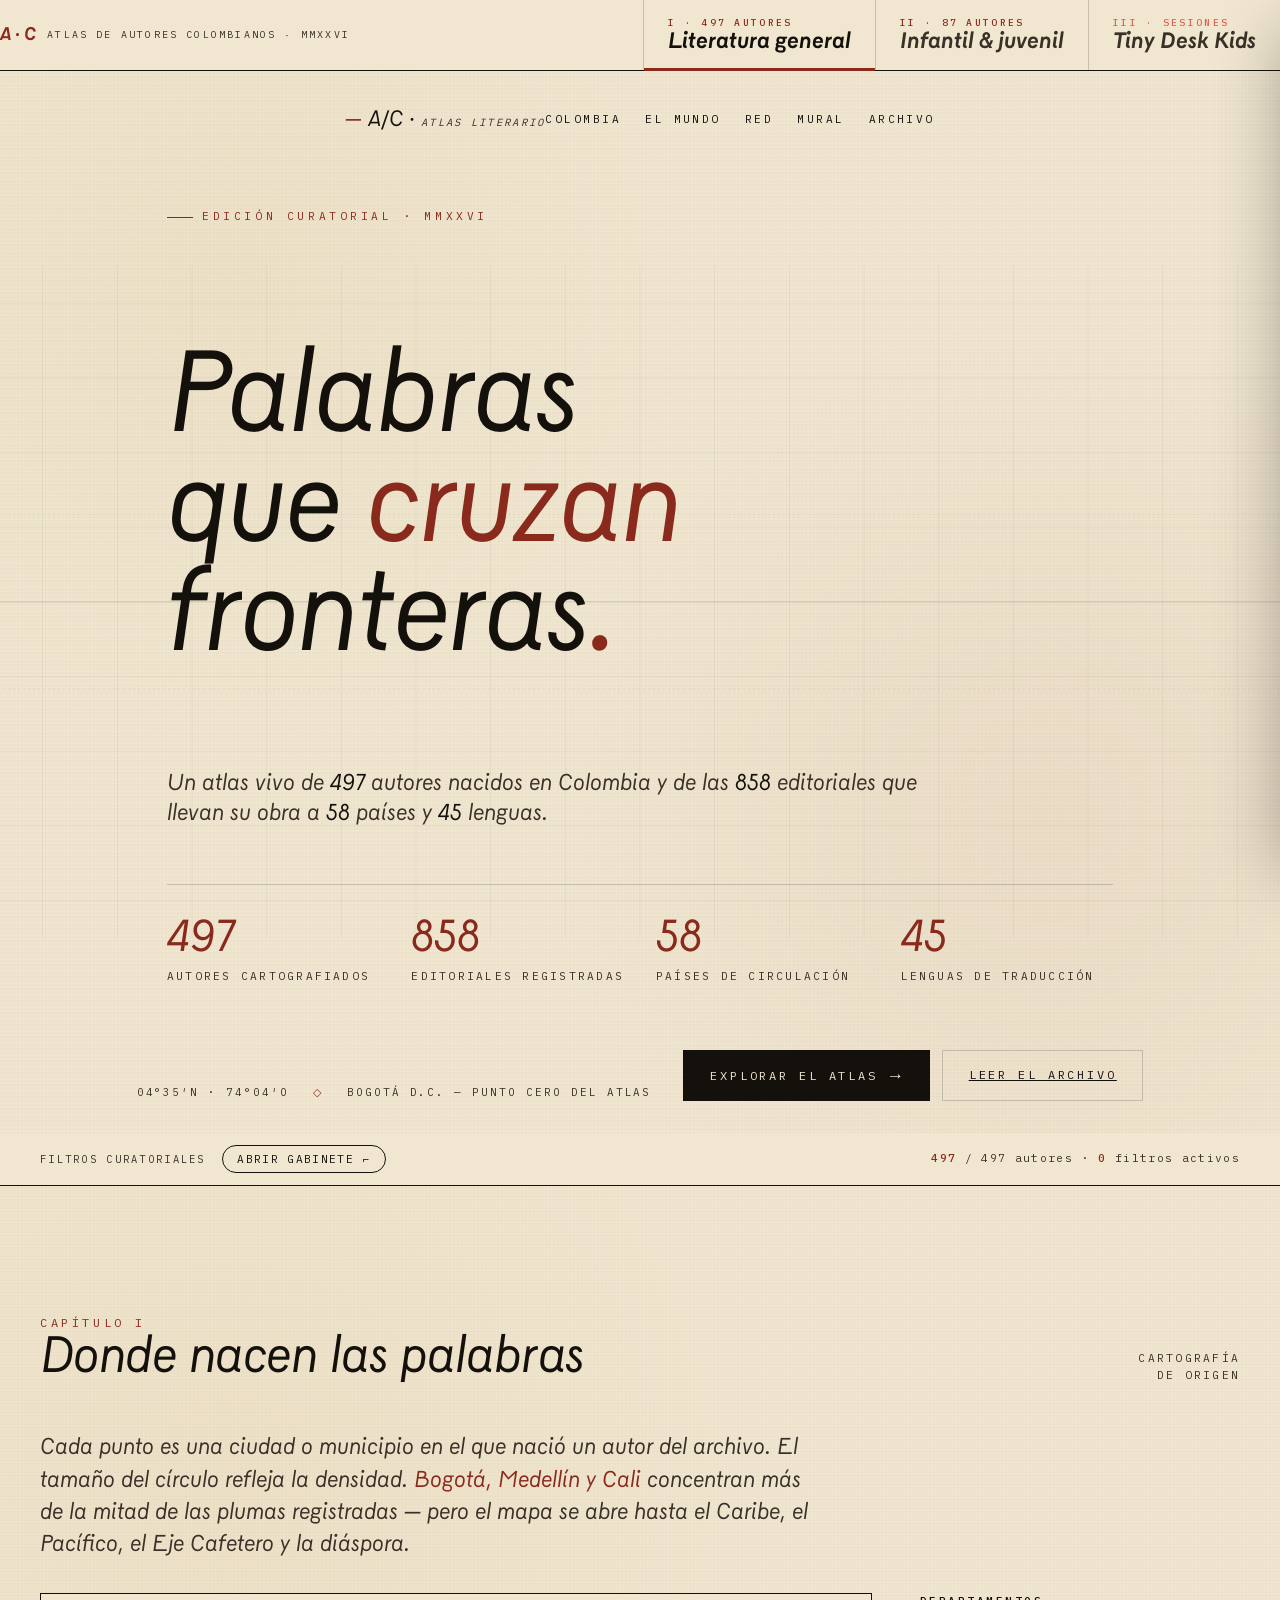
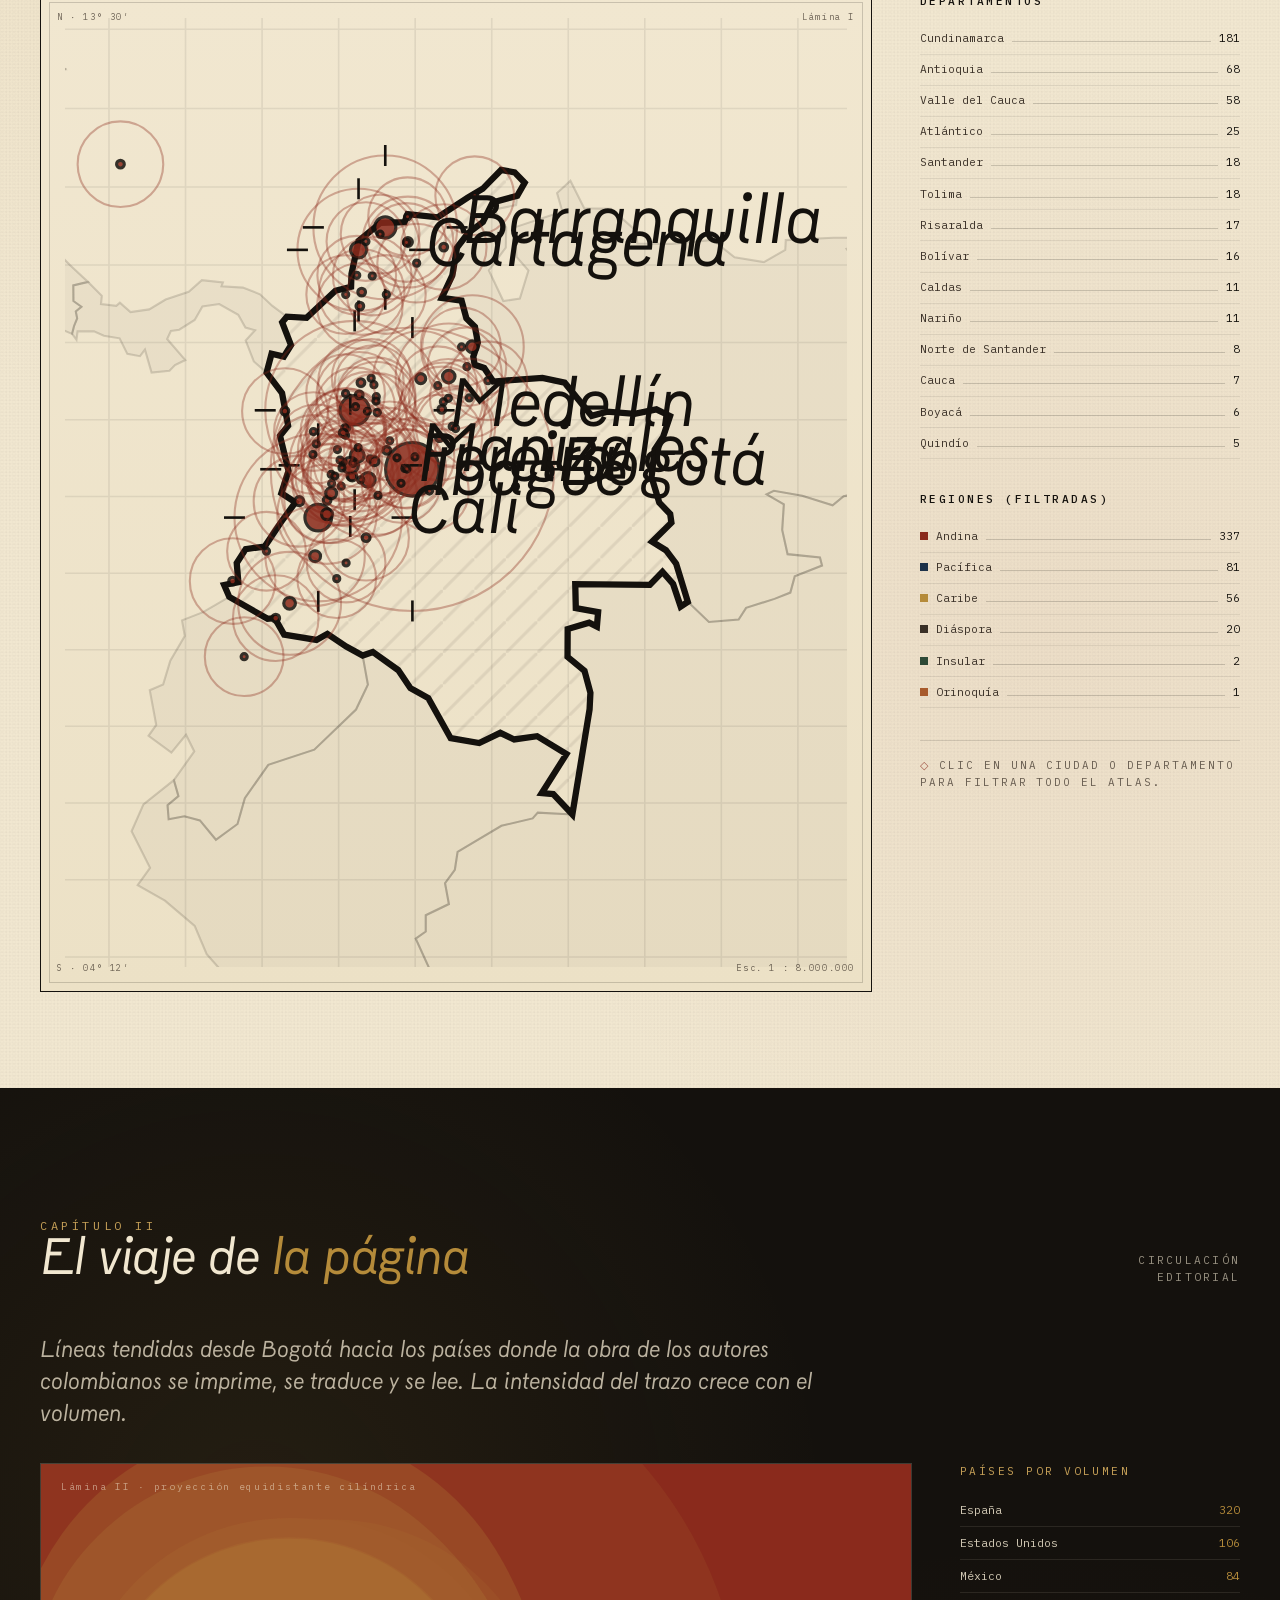
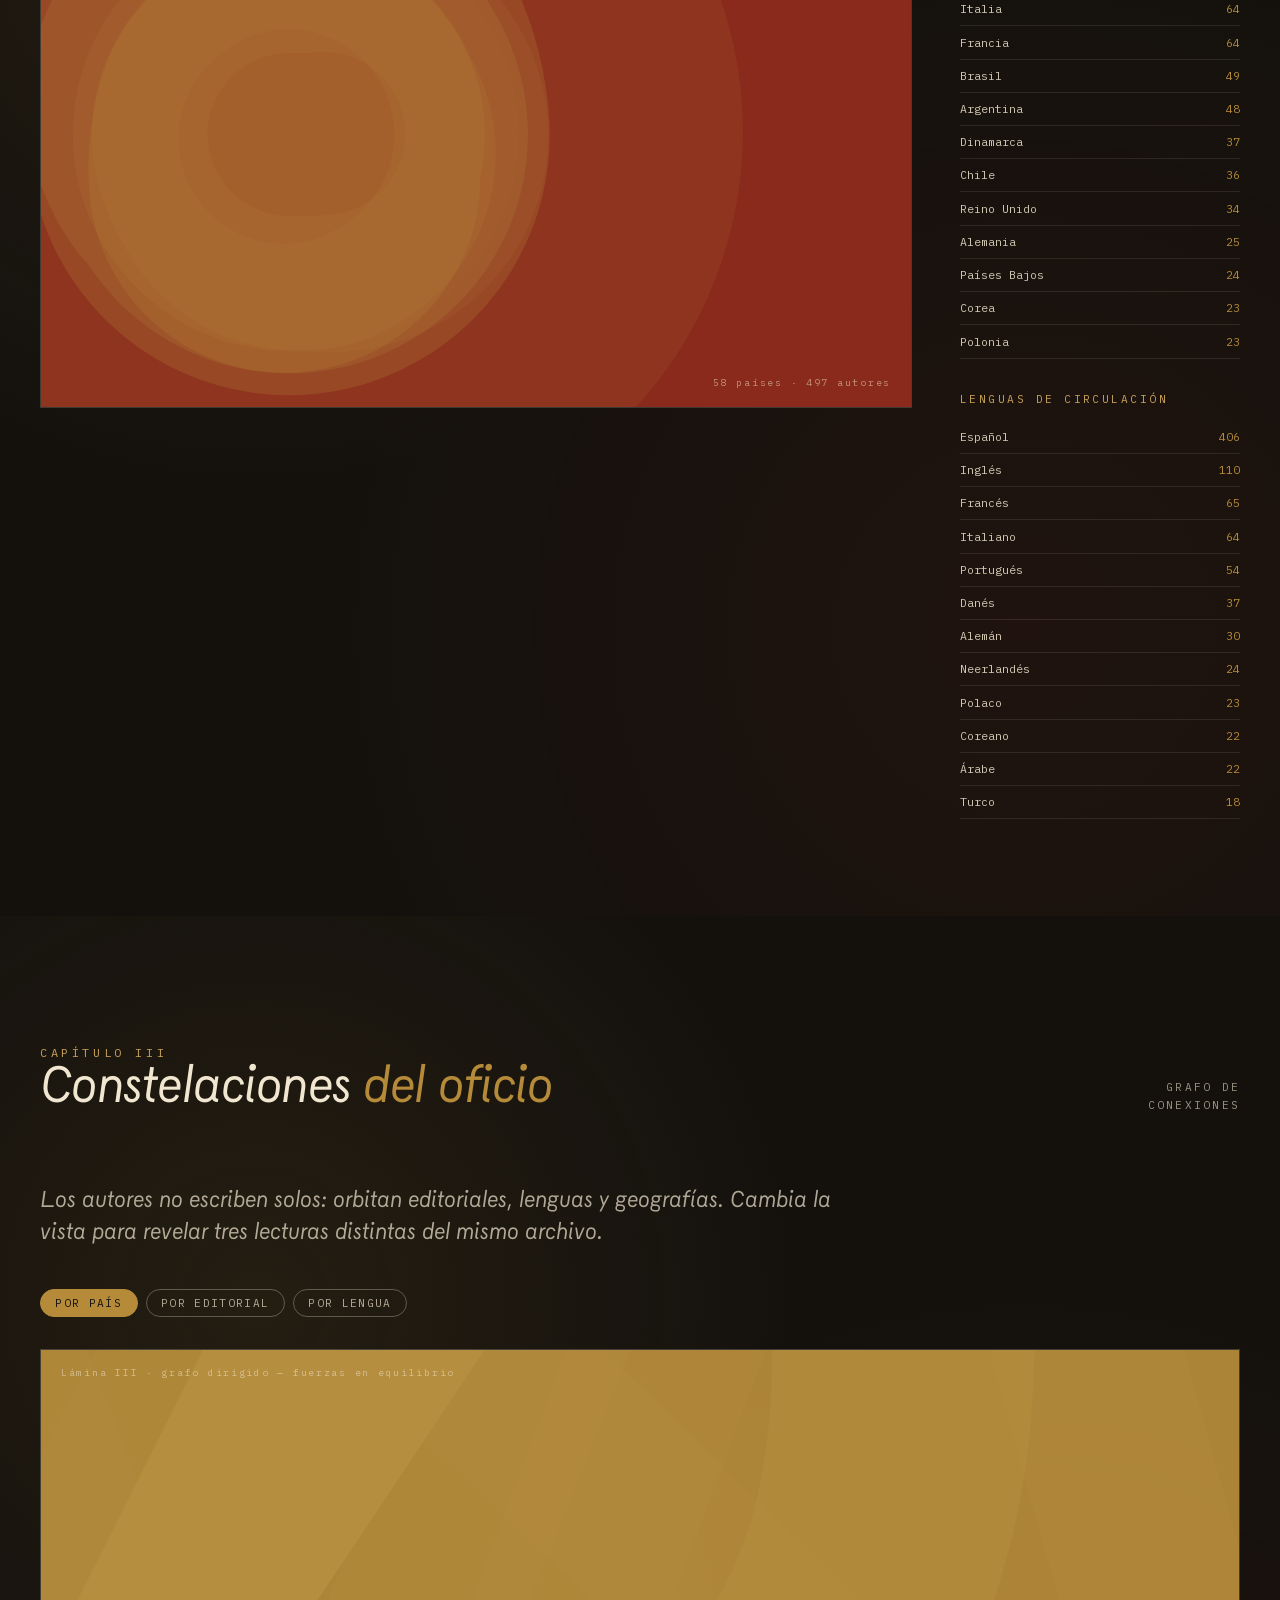
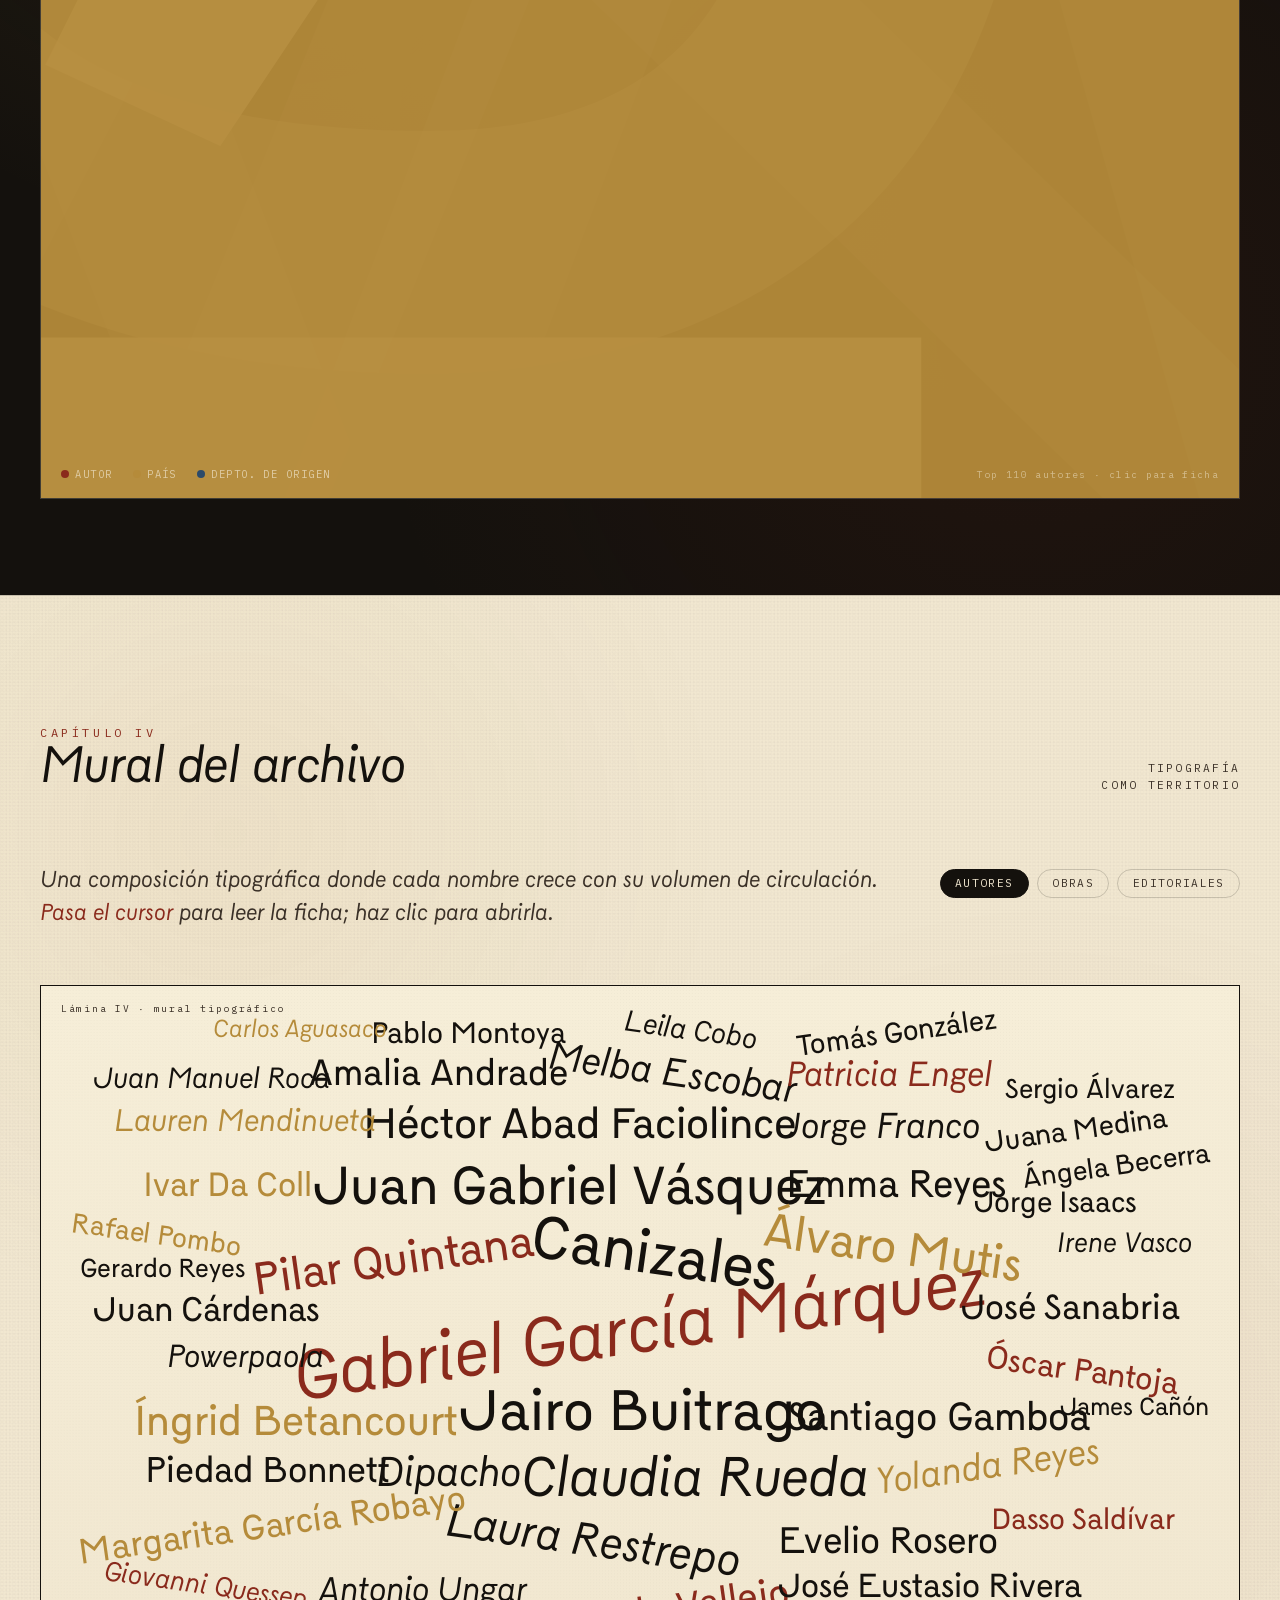
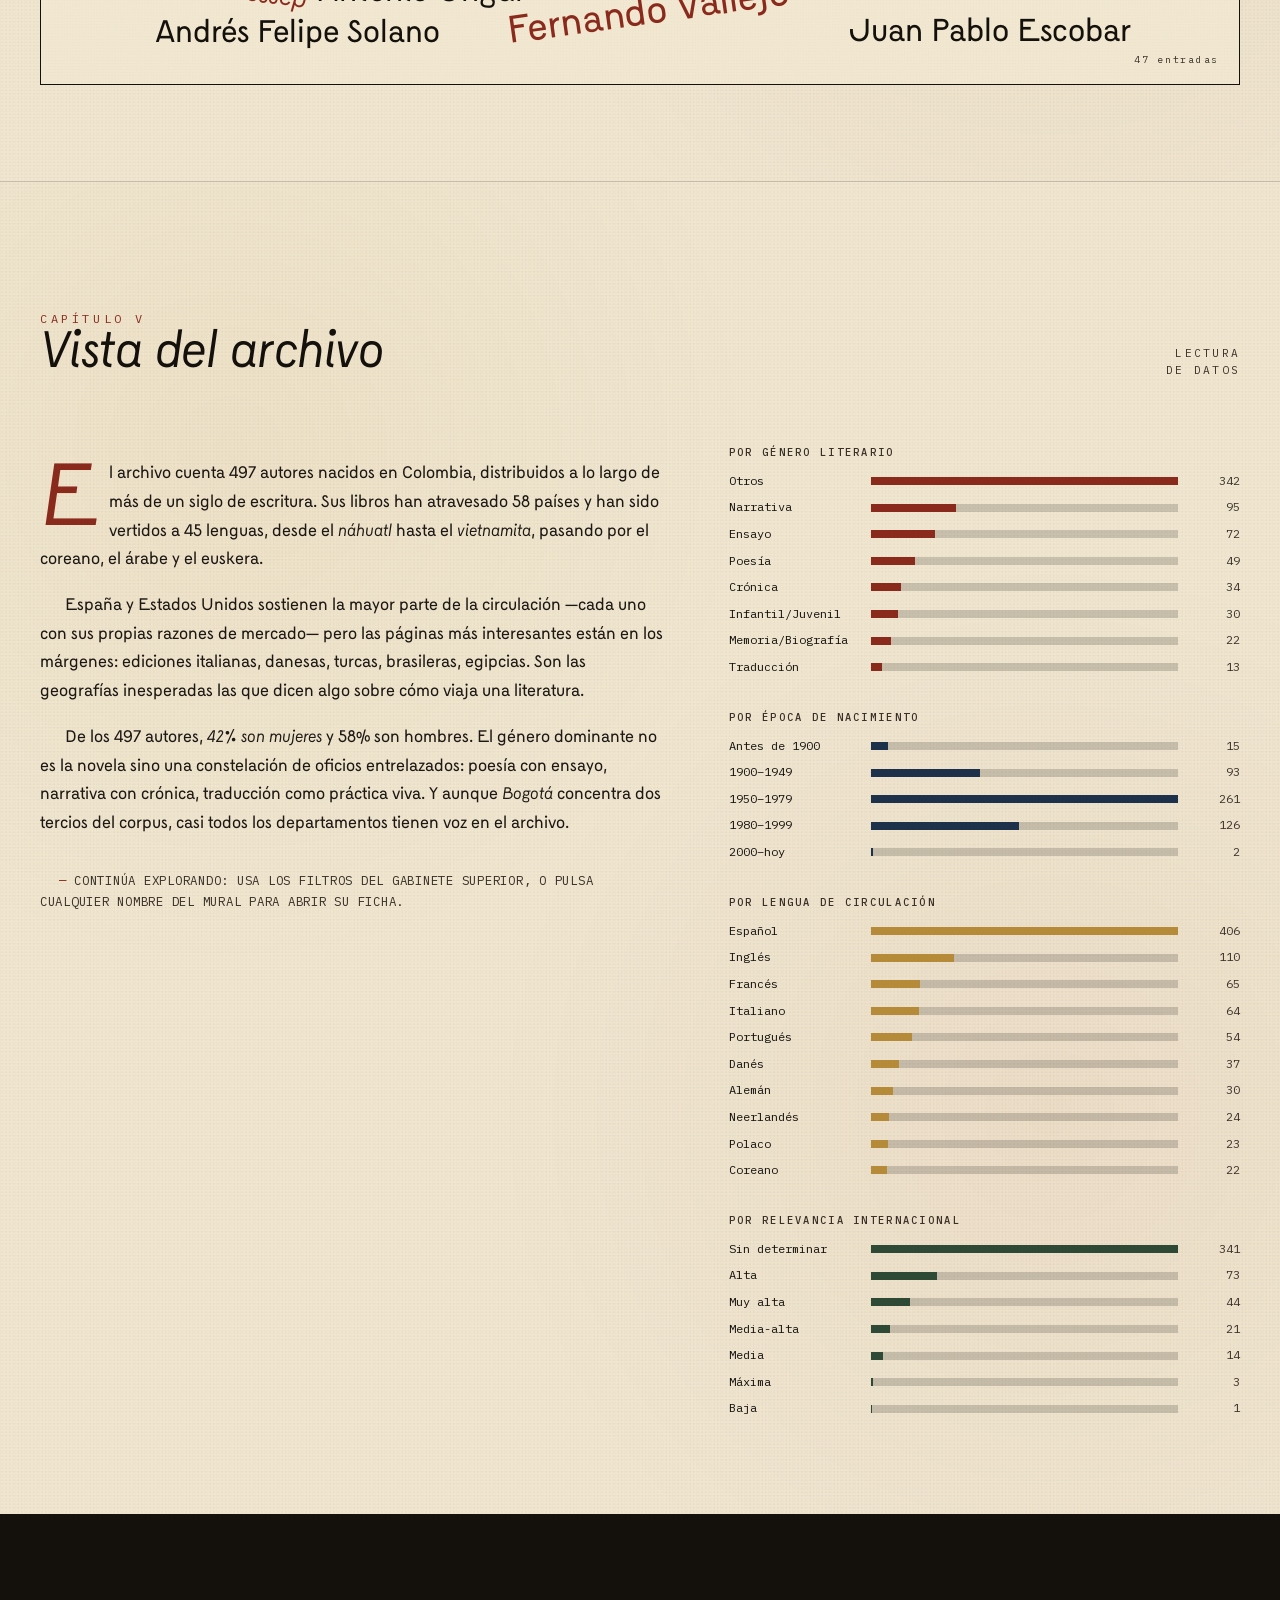
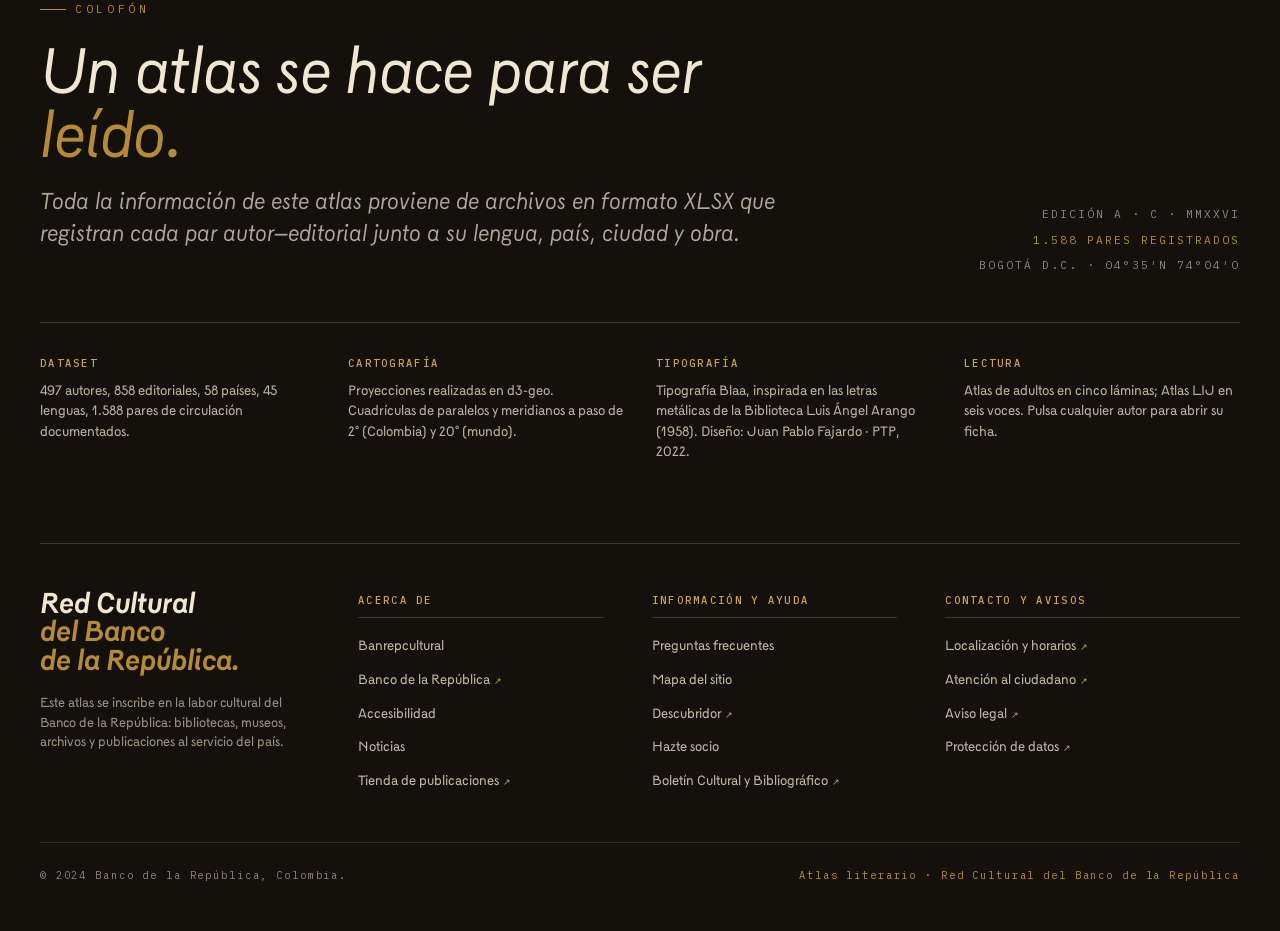
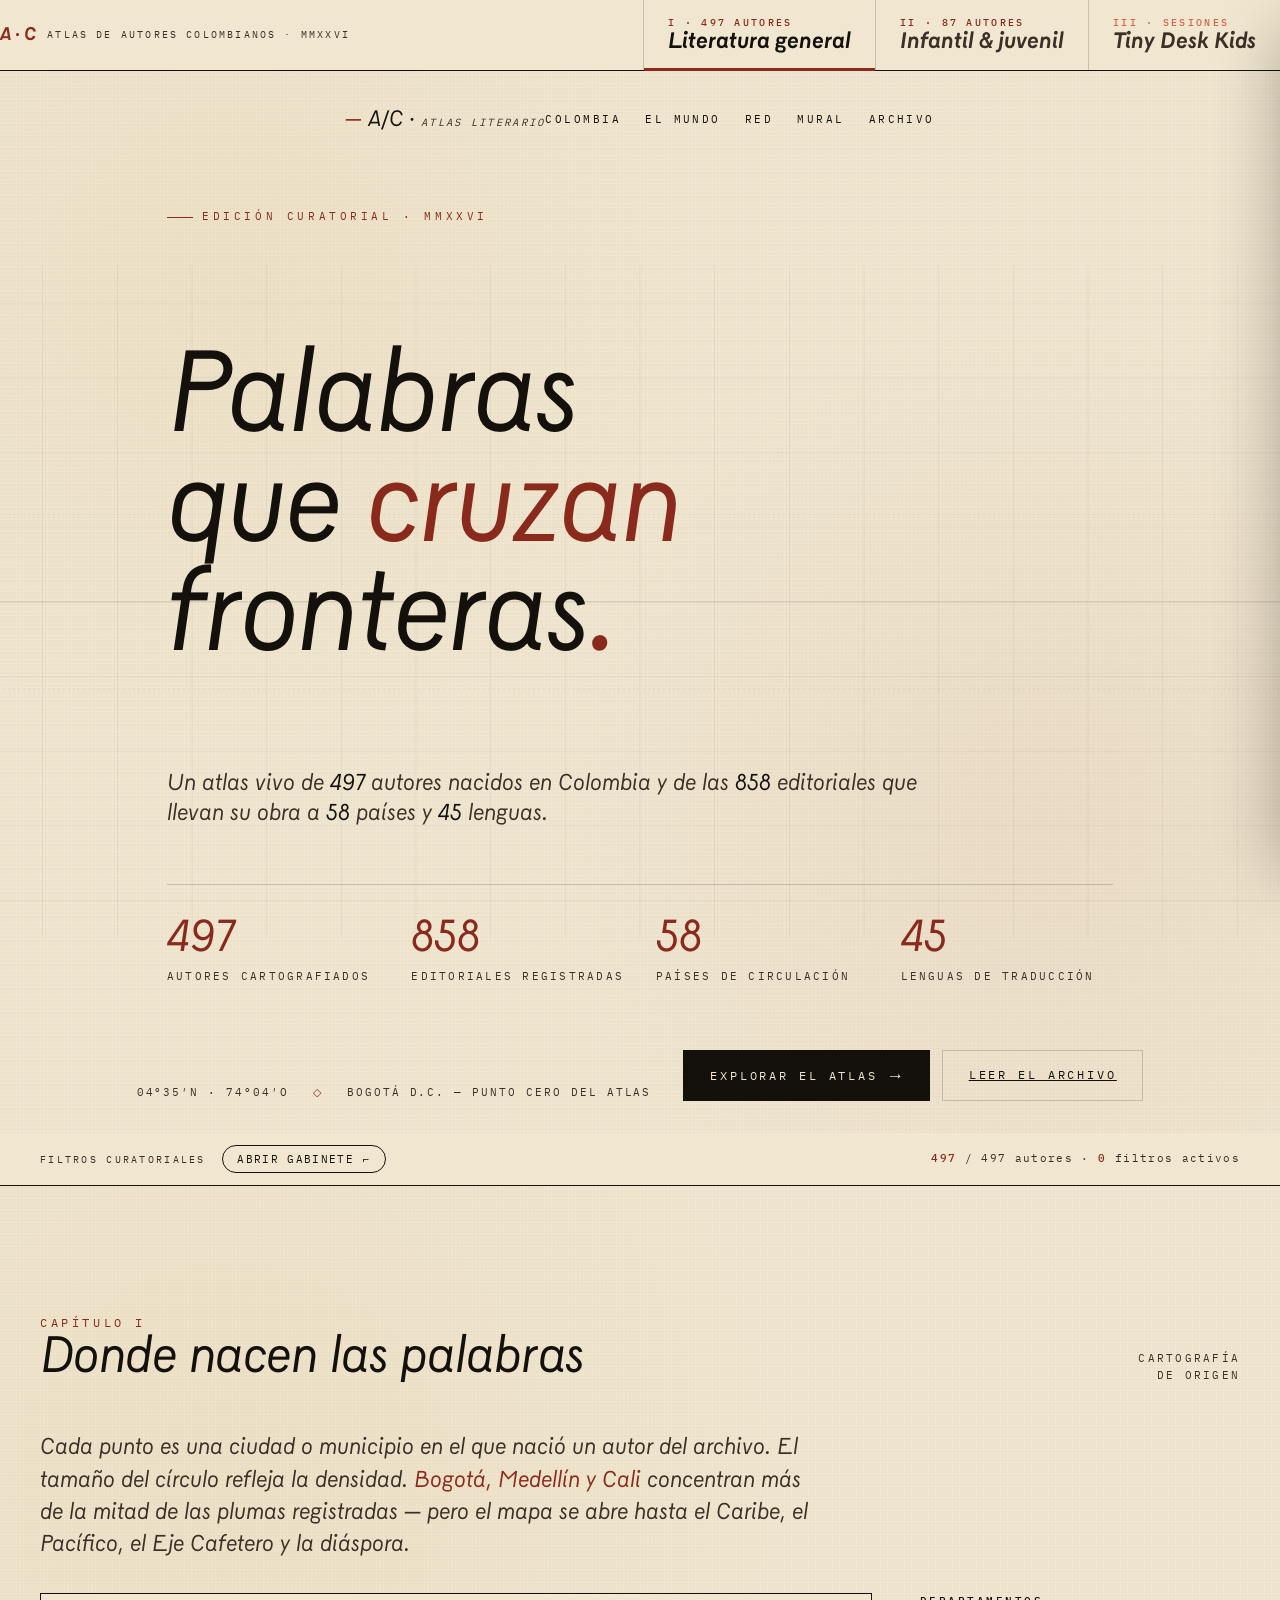
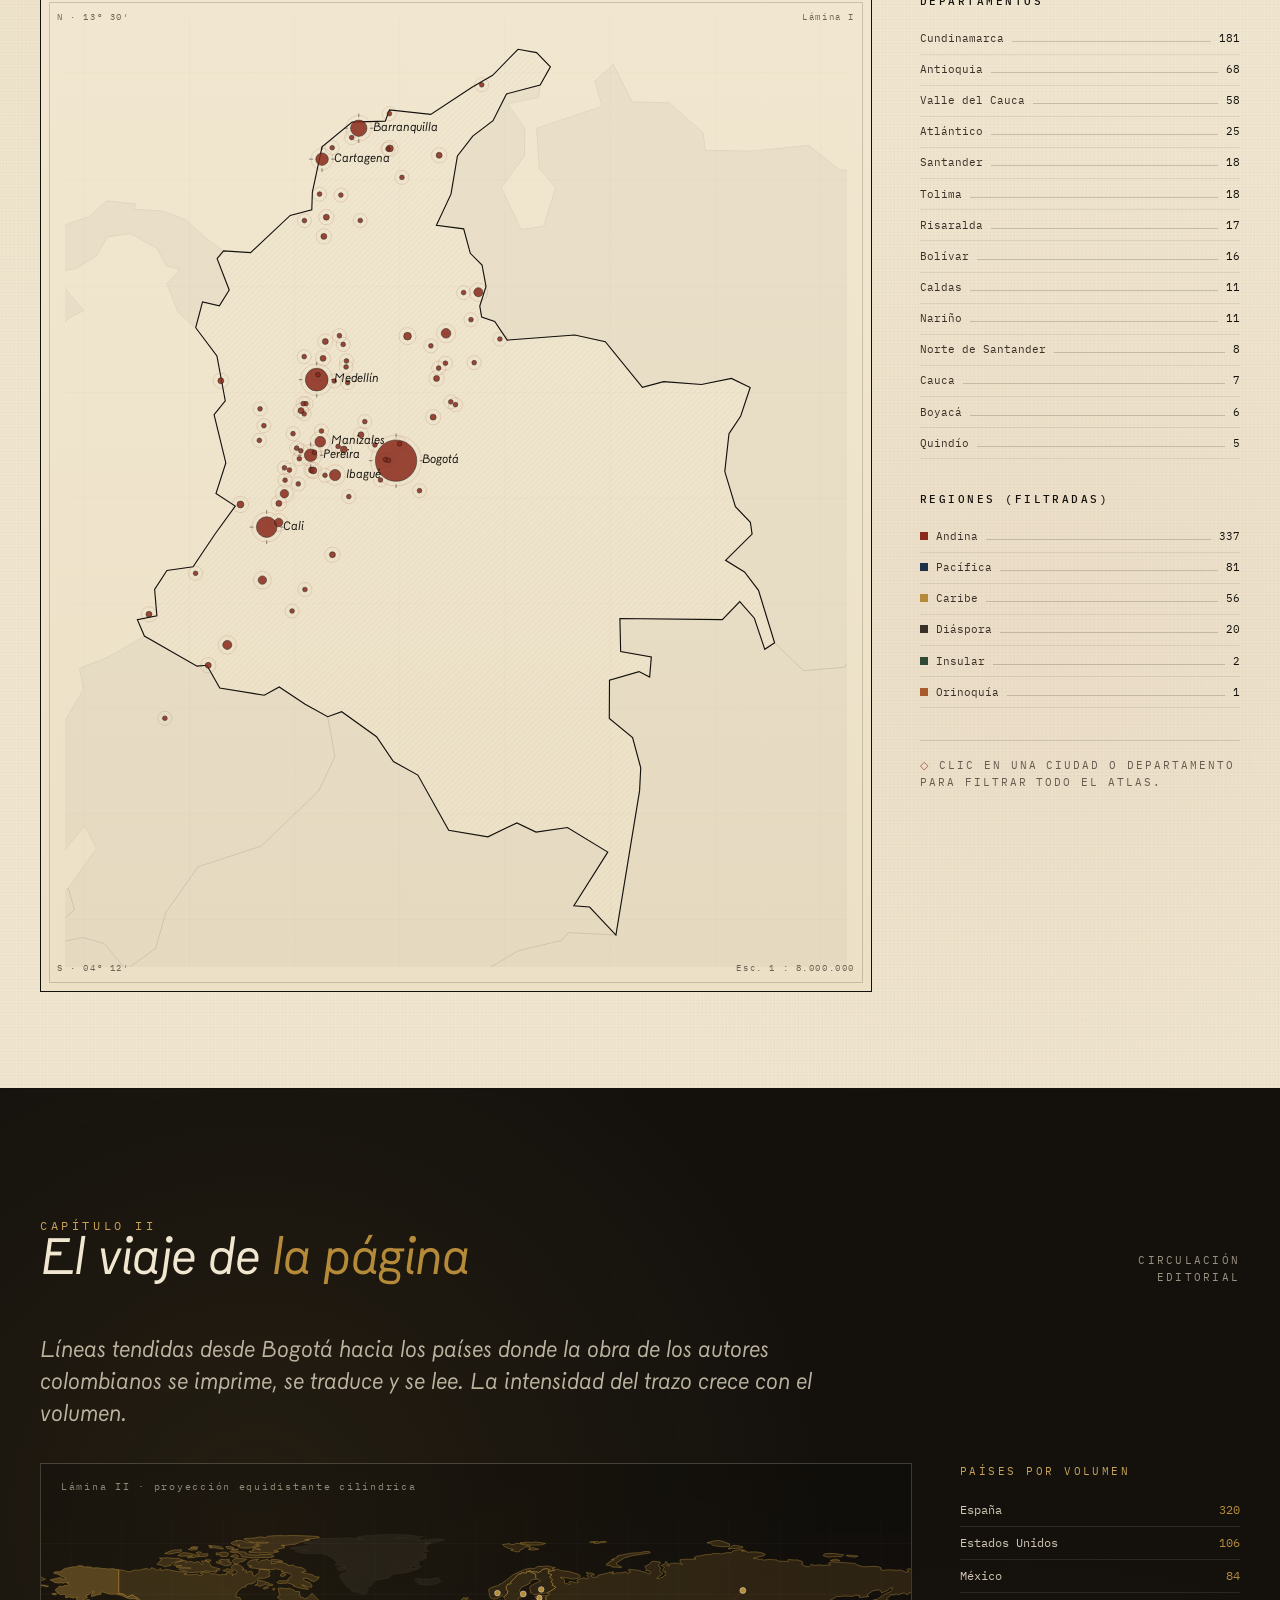
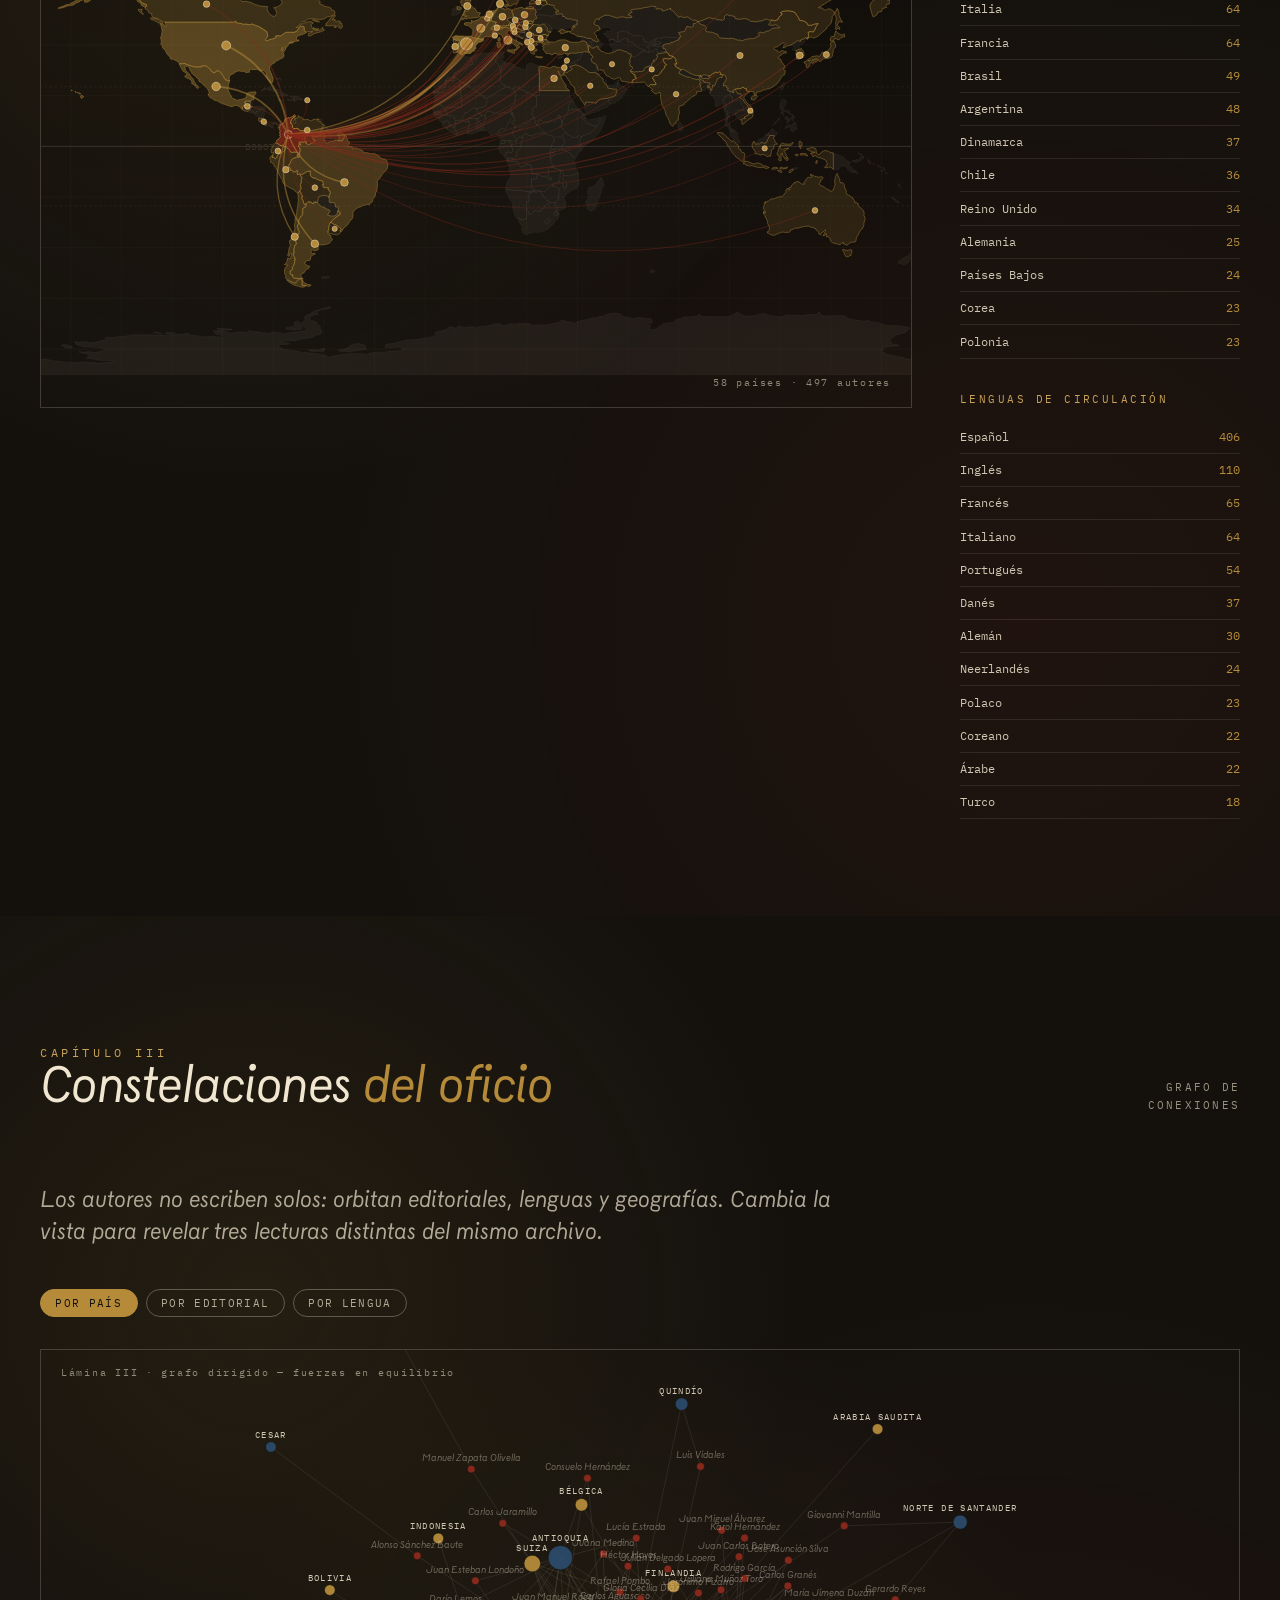
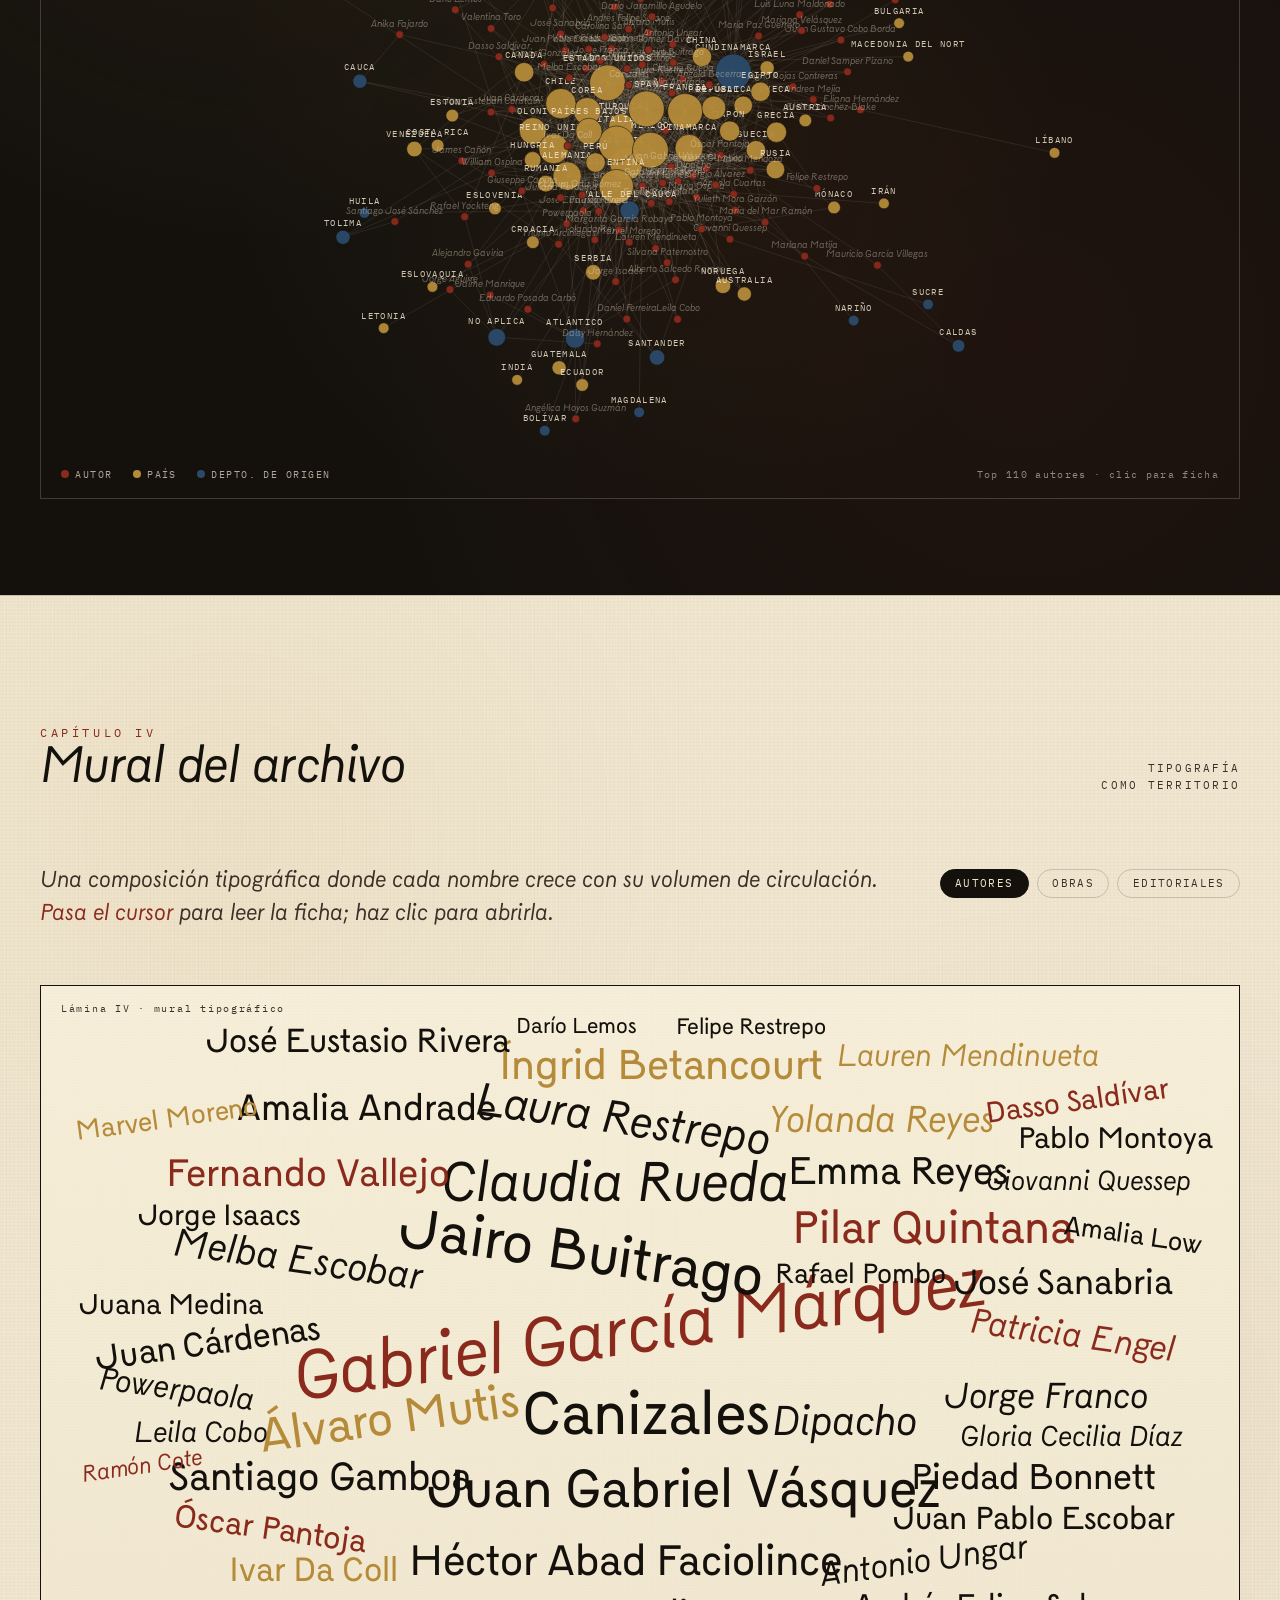
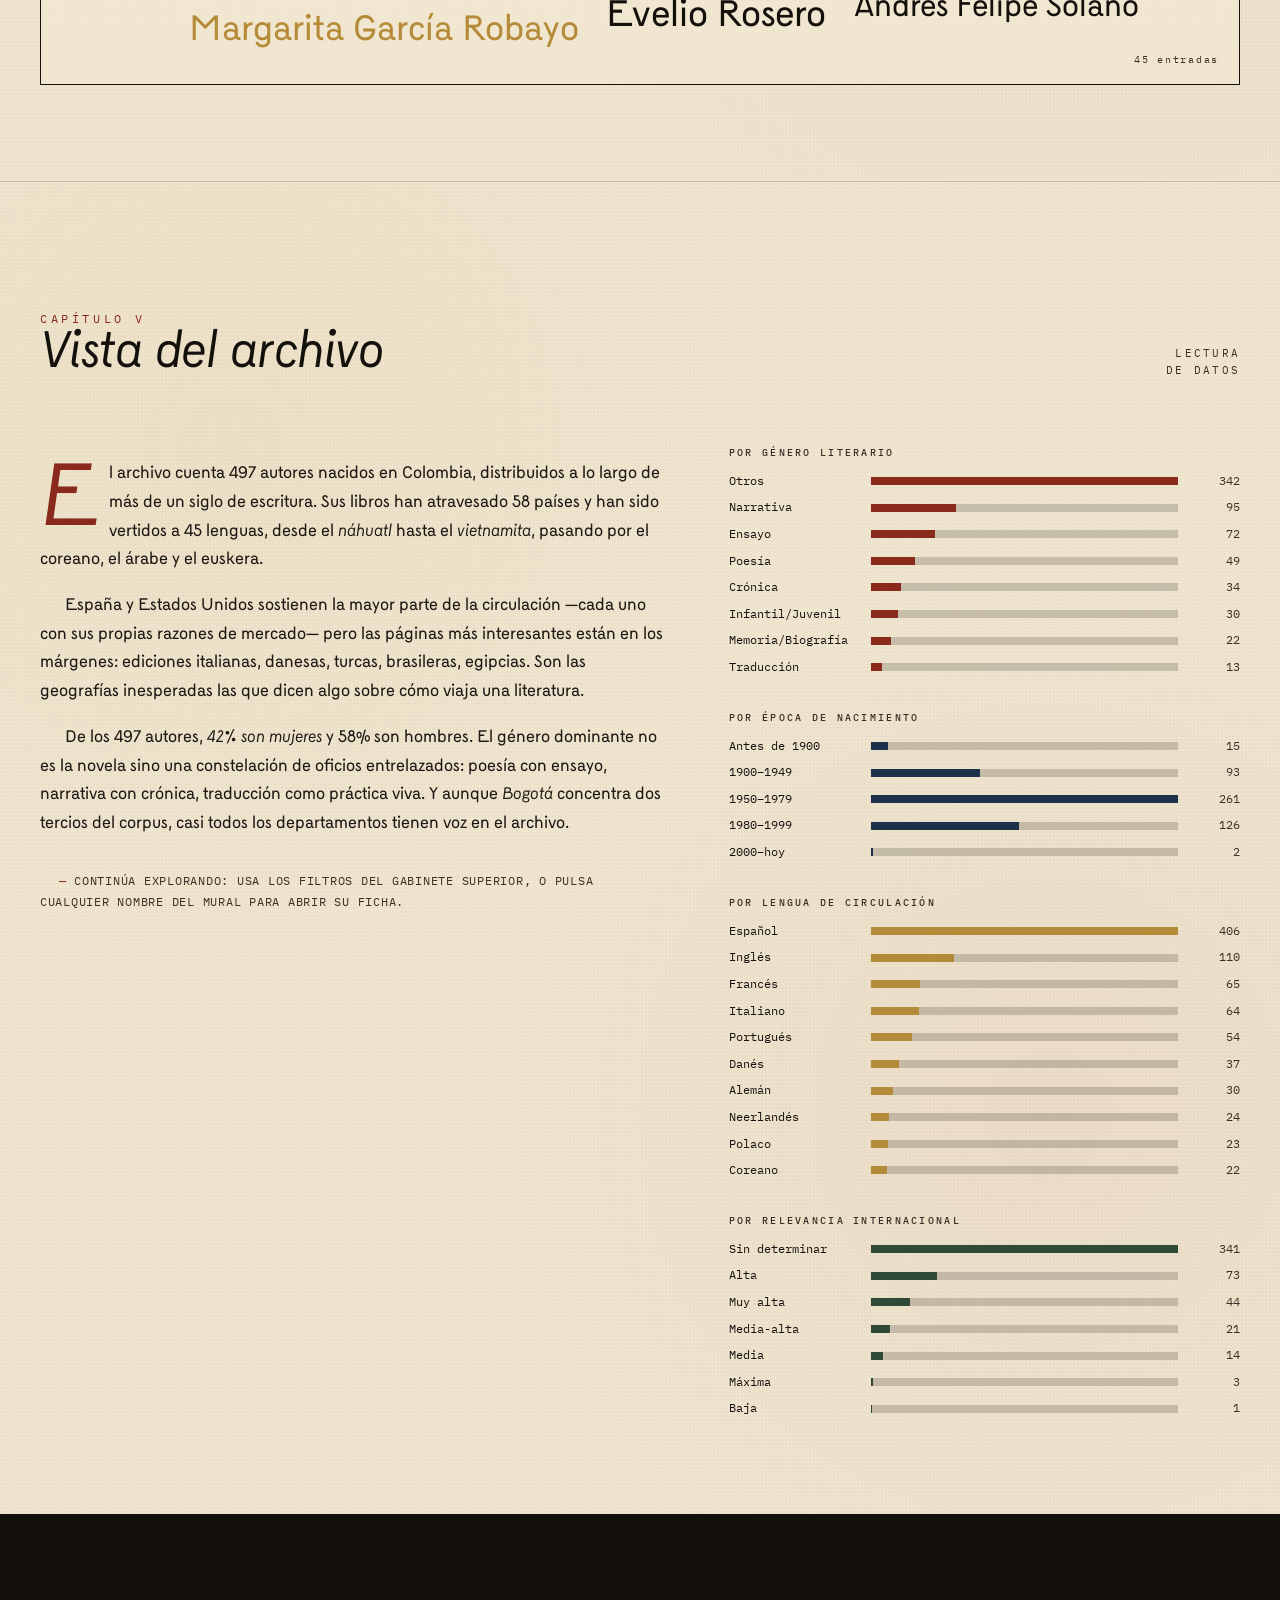
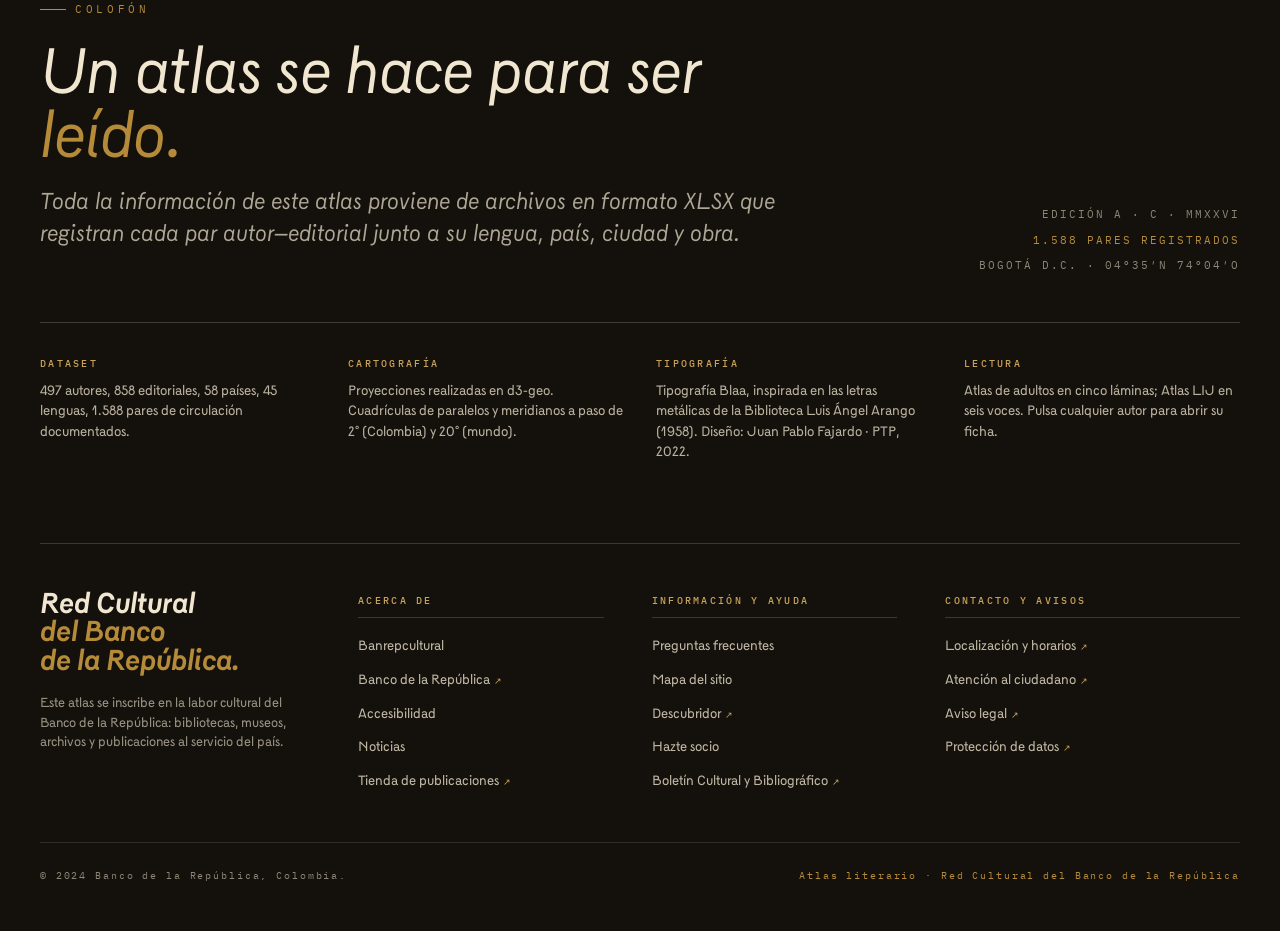
